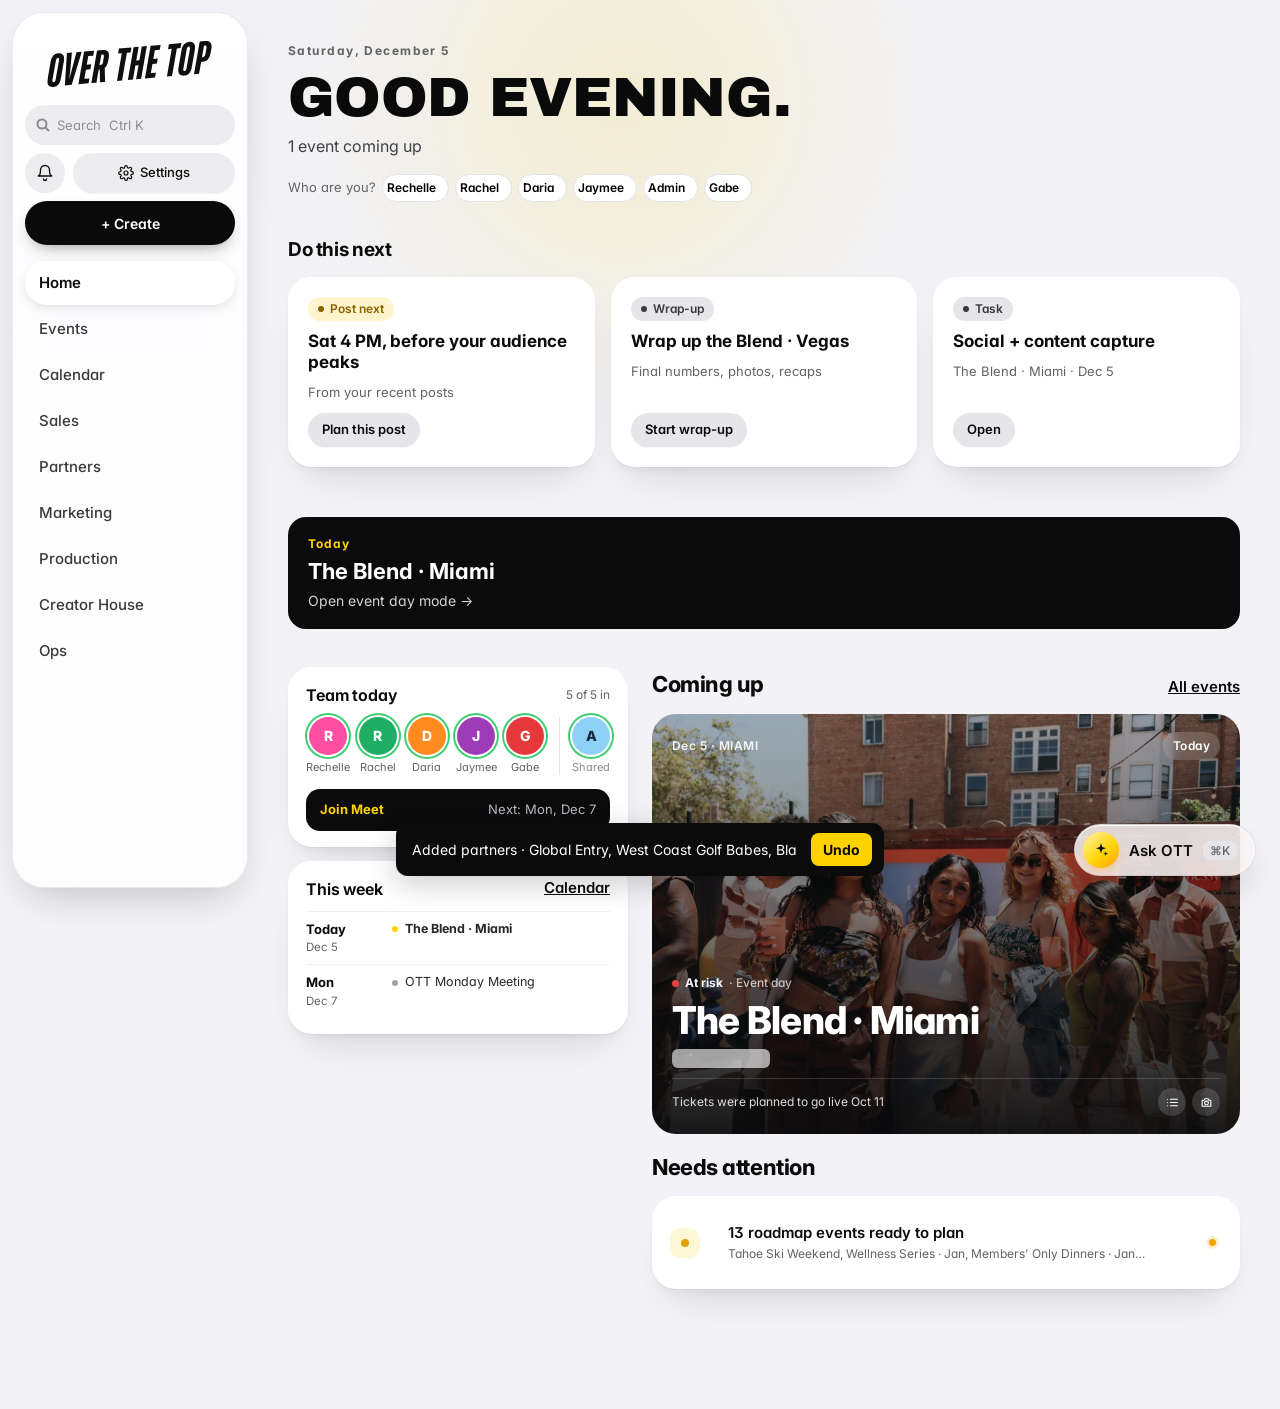
==== index.html @ d6ba15c1 "Studio 2.0: simpler sidebar (sections only), pages inside a section become tabs at the top, Audio + " ====
<!doctype html><html lang="en"><head><meta charset="utf-8"><meta name="viewport" content="width=device-width,initial-scale=1"><title>OTT / Studio</title><link rel="icon" href="media/favicon.svg?v=2" type="image/svg+xml"><link rel="icon" href="media/favicon-32.png?v=2" sizes="32x32"><link rel="apple-touch-icon" href="media/apple-touch-icon.png?v=2"><style>:root{--bg:#f3f1e9;--ink:#141411;--yellow:#ffd200;--muted:#77756f;--line:#dedbd0;--paper:#fff;--radius:20px}*{box-sizing:border-box}body{margin:0;background:var(--bg);font:14px/1.45 Inter,ui-sans-serif,-apple-system,BlinkMacSystemFont,Helvetica Neue,Arial;color:var(--ink)}button,input,select,textarea{font:inherit}button{cursor:pointer}button:disabled{opacity:.45;cursor:not-allowed}.top{height:74px;border-bottom:1px solid var(--line);display:flex;align-items:center;gap:26px;padding:0 4%;position:sticky;top:0;background:#f3f1e9ed;-webkit-backdrop-filter:blur(16px);backdrop-filter:blur(16px);z-index:5}.brand{font-size:27px;font-weight:1000;letter-spacing:-2px;background:var(--yellow);padding:4px 9px;transform:skew(-5deg)}.nav{display:flex;gap:4px;overflow:auto;flex:1}.nav button{border:0;background:none;padding:10px 14px;border-radius:100px;white-space:nowrap;font-weight:750;font-size:12px}.right{display:flex;gap:8px;align-items:center}.btn{border:1px solid var(--line);border-radius:100px;background:var(--paper);padding:10px 15px;font-size:12px;font-weight:750}.btn.primary{background:var(--yellow);border-color:var(--yellow)}.btn.black{background:#171715;color:#fff;border-color:#171715}.wrap{max-width:1530px;margin:auto;padding:30px 4% 100px}.eyebrow{font-size:11px;text-transform:uppercase;letter-spacing:1.7px;font-weight:850;color:var(--muted)}h1{font-size:clamp(42px,5vw,76px);line-height:.95;letter-spacing:-4px;margin:9px 0 14px}h2{font-size:27px;letter-spacing:-1.3px;margin:0}h3{margin:0;font-size:17px;letter-spacing:-.5px}.sub{color:var(--muted);font-size:13px}.row{display:flex;justify-content:space-between;align-items:center;gap:14px;flex-wrap:wrap}.section{margin-top:34px}.section>.row{margin-bottom:14px}.grid{display:grid;gap:12px}.g3{grid-template-columns:repeat(3,minmax(0,1fr))}.g2{grid-template-columns:repeat(2,minmax(0,1fr))}.panel{background:#fff;border:1px solid #e9e7df;border-radius:var(--radius);padding:20px;min-width:0}.hero{display:grid;grid-template-columns:1.5fr 1fr 1fr;gap:12px}.event{min-height:350px;position:relative;background:#1d1c17;border-radius:var(--radius);color:#fff;overflow:hidden;display:flex;flex-direction:column;justify-content:space-between;padding:24px;cursor:pointer}.event.big{min-height:440px}.event:before{content:"";position:absolute;inset:0;background:linear-gradient(180deg,#0002,#000b),var(--photo,linear-gradient(130deg,#333128,#151514));background-position:center;background-size:cover;z-index:0}.event>*{position:relative}.event h2{font-size:clamp(30px,3.7vw,62px);letter-spacing:-3px;line-height:.95;max-width:470px;margin:12px 0}.event:not(.big) h2{font-size:37px;letter-spacing:-2px}.event .small{font-size:11px;font-weight:750;letter-spacing:1px;text-transform:uppercase}.badge{display:inline-flex;align-items:center;border-radius:100px;padding:6px 10px;font-size:10px;font-weight:850;background:var(--yellow);color:#151515}.chip{display:inline-flex;align-items:center;gap:5px;background:#f3f1e9;border-radius:100px;padding:6px 10px;font-size:11px;font-weight:750}.chips{display:flex;gap:6px;flex-wrap:wrap}.activity{display:flex;align-items:center;gap:14px;padding:14px 0;border-bottom:1px solid #eee}.activity:last-child{border:0}.dot{width:8px;height:8px;border-radius:50%;background:var(--yellow);flex:none}.activity .desc{flex:1}.activity small{color:var(--muted)}.visual{aspect-ratio:1.25;background:#dedbd0 center/cover;border-radius:13px;position:relative;overflow:hidden}.visual.tall{aspect-ratio:4/4.4}.visual .initial{position:absolute;inset:0;display:grid;place-items:center;font-size:72px;font-weight:950;color:#fff;background:linear-gradient(135deg,#292824,#777469)}.person{cursor:pointer}.person h3{margin:13px 0 2px;font-size:20px}.person .sub{margin-bottom:11px}.mini{font-size:11px;font-weight:750}.tabs{display:flex;gap:5px;overflow:auto;padding:6px 0 16px}.tabs button{border:1px solid var(--line);background:transparent;border-radius:100px;padding:8px 13px;white-space:nowrap;font-size:12px;font-weight:750}.tabs button.on{background:#171715;color:#fff;border-color:#171715}.listrow{display:grid;grid-template-columns:75px minmax(0,1fr) auto;align-items:center;gap:13px;padding:13px 0;border-bottom:1px solid #eee;cursor:pointer}.listrow:last-child{border:0}.thumb{width:75px;height:70px;background:#e9e6dd center/cover;border-radius:11px}.muted{color:var(--muted)}.empty{padding:32px 14px;text-align:center;color:var(--muted);border:1px dashed var(--line);border-radius:14px;font-size:13px}.filters{display:flex;gap:8px;flex-wrap:wrap}.field{width:100%;border:1px solid #ddd9cf;border-radius:12px;background:#fff;padding:11px 13px;min-width:0}.field:focus{outline:2px solid #ffd200}.form{display:grid;gap:14px}.form label{font-size:11px;font-weight:800;display:grid;gap:6px}.modalbg{position:fixed;inset:0;background:#10100e8f;z-index:20;display:grid;place-items:center;padding:16px}.modal{width:min(640px,100%);max-height:92vh;overflow:auto;background:var(--bg);padding:26px;border-radius:22px;box-shadow:0 30px 90px #0004}.modal header{display:flex;justify-content:space-between;align-items:center;margin-bottom:20px}.modal header h2{font-size:28px}.close{border:0;background:transparent;font-size:26px}.split{display:grid;grid-template-columns:1fr 1fr;gap:12px}.calendar{display:grid;grid-template-columns:repeat(7,minmax(0,1fr));gap:5px}.day{min-height:120px;background:#fff;border:1px solid #e6e3da;border-radius:13px;padding:9px;cursor:pointer}.day .num{font-size:12px;font-weight:850}.day .post{display:block;background:#f1d80a;border-radius:7px;padding:5px;margin-top:5px;font-size:10px;font-weight:750;overflow:hidden;text-overflow:ellipsis;white-space:nowrap}.day .post[data-status=Published]{background:#d9e6d7}.day .post[data-status="Needs approval"]{background:#f5d8b2}.stage{display:flex;gap:6px;overflow:auto}.stage span{padding:7px 12px;background:#ece9e0;border-radius:100px;font-size:11px;font-weight:800;white-space:nowrap}.stage span.active{background:#171715;color:#fff}.photo-note{font-size:11px;color:#999}.login{max-width:430px;margin:9vh auto}.integration{display:flex;justify-content:space-between;align-items:center;padding:15px 0;border-bottom:1px solid #eee}.integration:last-child{border:0}a{color:inherit}textarea{resize:vertical;min-height:100px}.toast{position:fixed;bottom:20px;right:20px;padding:13px 18px;background:#111;color:#fff;border-radius:12px;z-index:40;font-size:12px}.asset-card{cursor:pointer}.asset-card .visual{aspect-ratio:1.5}.asset-card h3{margin-top:10px}.hero-stat{font-size:12px;color:#d8d5ca}.light{background:#fff;padding:3px 8px;border-radius:100px;color:#111;font-size:10px;font-weight:800}@media(max-width:1100px){.hero{grid-template-columns:1fr 1fr}.event.big{grid-column:span 2}.g3{grid-template-columns:repeat(2,minmax(0,1fr))}.top{gap:10px;padding:0 2%}}@media(max-width:650px){.top{height:auto;flex-wrap:wrap;padding:12px}.nav{order:3;width:100%}.wrap{padding:20px 4%}.hero,.g2,.g3,.split{grid-template-columns:1fr}.event.big{grid-column:auto}.event{min-height:300px}.calendar{gap:2px}.day{min-height:80px;padding:4px;border-radius:6px}.day .post{font-size:8px}.modal{padding:18px}h1{letter-spacing:-2px}}.statusrail{display:grid;grid-template-columns:repeat(6,minmax(0,1fr));gap:7px;margin:0 0 18px}.statusitem{border:1px solid var(--line);background:#fff;border-radius:14px;padding:12px;cursor:pointer;min-width:0}.statusitem:hover{transform:translateY(-1px)}.statusitem b{display:block;font-size:18px;letter-spacing:-.7px;margin-top:4px}.statusitem .eyebrow{font-size:9px}.todaybar{display:flex;gap:8px;overflow:auto;margin:16px 0 2px}.todaycard{min-width:210px;background:#fff;border:1px solid #e9e7df;border-radius:14px;padding:14px}.todaycard b{display:block;margin:4px 0}.platform{display:inline-flex;align-items:center;border-radius:7px;padding:3px 6px;background:#191917;color:#fff;font-size:8px;font-weight:900;letter-spacing:.5px;text-transform:uppercase}.postwrap{margin-top:5px}.postwrap .post{margin-top:2px}.postwrap small{font-size:8px;color:#777}.lifecycle{display:flex;gap:5px;overflow:auto;margin:13px 0 18px}.lifecycle span{white-space:nowrap;border:1px solid var(--line);border-radius:100px;padding:7px 10px;font-size:10px;font-weight:800}.lifecycle span.on{background:var(--yellow);border-color:var(--yellow)}.profilefacts{display:grid;grid-template-columns:repeat(2,minmax(0,1fr));gap:8px;margin-top:14px}.fact{background:#f6f4ed;border-radius:12px;padding:11px}.fact .eyebrow{font-size:9px}.fact b{display:block;margin-top:3px}.talentstrip{display:flex;gap:7px;flex-wrap:wrap;margin:12px 0}.sourcegood{background:#e4efdf!important}.queuepreview{display:grid;grid-template-columns:70px 1fr auto;gap:12px;align-items:center}.queuepreview .thumb{height:82px}.smallstat{font-size:10px;font-weight:800}.campaignbrief{display:grid;grid-template-columns:1.3fr 1fr;gap:12px}.approval{background:#fff4c7}.weeklabel{margin:22px 0 8px}.homehero{margin-top:18px}@media(max-width:900px){.statusrail{grid-template-columns:repeat(3,1fr)}.campaignbrief{grid-template-columns:1fr}}@media(max-width:650px){.statusrail{grid-template-columns:repeat(2,1fr)}.profilefacts{grid-template-columns:1fr}}.chip.warn{background:#f5d8b2}.tiny{font-size:11px}.urlrow{display:flex;gap:6px;align-items:center}.urlrow .field{flex:1}.urlrow .btn{flex:none}.lifecycle button{white-space:nowrap;border:1px solid var(--line);border-radius:100px;padding:7px 10px;font-size:10px;font-weight:800;background:transparent;color:inherit}.lifecycle button.on{background:var(--yellow);border-color:var(--yellow)}.lifecycle button:hover:not(.on){background:#ece9e0}.postwrap small:before,.legend small:before{content:"";display:inline-block;width:6px;height:6px;border-radius:50%;margin-right:4px;background:#b9b6ab;vertical-align:1px}.pf-reel small:before{background:#141411}.pf-feed small:before{background:#a07a4a}.pf-story small:before{background:var(--yellow);box-shadow:0 0 0 1px #141411}.pf-tiktok small:before{background:#e8456b}.pf-yt small:before{background:#d6302a}.pf-email small:before{background:#77756f}.pf-sms small:before{background:#3f8f5a}.platform.pfb-reel{background:#141411}.platform.pfb-feed{background:#a07a4a}.platform.pfb-story{background:var(--yellow);color:#141411}.platform.pfb-tiktok{background:#e8456b}.platform.pfb-yt{background:#d6302a}.platform.pfb-email{background:#77756f}.platform.pfb-sms{background:#3f8f5a}.legend{display:flex;gap:12px;flex-wrap:wrap;margin:14px 0 0;color:var(--muted)}.legend small{font-size:10px;font-weight:750}.legendstatus{font-size:10px;font-weight:750;display:inline-flex;align-items:center;gap:4px}.legendstatus i{width:12px;height:8px;border-radius:3px;display:inline-block}.st-approval{background:#f5d8b2}.st-published{background:#d9e6d7}.pthumb{display:inline-block;width:14px;height:14px;border-radius:4px;background:#ccc center/cover;vertical-align:-3px;margin-right:5px}.day.today{border-color:#141411;box-shadow:inset 0 0 0 1px #141411}.day.today .num{background:var(--yellow);border-radius:100px;padding:1px 6px}.day .post[data-status=Approved],.day .post[data-status=Scheduled]{background:#f6eb8c}.day .post[data-status=Idea],.day .post[data-status=Draft]{background:#eeebe2}.perfbox{background:#fff;border:1px solid #e9e7df;border-radius:14px;padding:14px;margin-bottom:16px}.perfbox b{display:block;margin-top:4px}.profilefacts.four{grid-template-columns:repeat(4,minmax(0,1fr))}.velocity{display:flex;align-items:flex-end;gap:2px;height:50px;margin-top:14px}.velocity i{flex:1;background:#141411;border-radius:2px 2px 0 0;min-width:2px}.velocity i:hover{background:var(--yellow)}.modal label select,.modal label input{margin-top:0}@media(max-width:900px){.profilefacts.four{grid-template-columns:repeat(2,minmax(0,1fr))}}@media(max-width:650px){.nav{flex:1 1 100%}.right{margin-left:auto}.right .chip{display:none}.urlrow{flex-wrap:wrap}.urlrow .btn{width:100%}.day .postwrap small,.pthumb{display:none}}:root{--bg:#f5f5f6;--ink:#0f0f10;--muted:#6b6b70;--line:#e6e6e9;--paper:#fff;--radius:18px;--soft:#f0f0f2}body{font-family:Inter,ui-sans-serif,-apple-system,BlinkMacSystemFont,Helvetica Neue,Arial;-webkit-font-smoothing:antialiased;font-feature-settings:"ss01","cv11"}.top{background:#ffffffd1;border-bottom:1px solid var(--line);-webkit-backdrop-filter:saturate(180%) blur(20px);backdrop-filter:saturate(180%) blur(20px)}.nav button{font-weight:600;color:#3a3a3d}.nav button:hover:not(.on){background:var(--soft)}.nav button.on{background:var(--ink);color:#fff}.btn{font-weight:600;border-color:var(--line);transition:background .15s,border-color .15s,transform .15s}.btn:hover{border-color:#cfcfd4}.btn.primary:hover{filter:brightness(.97)}.panel{border-color:var(--line);box-shadow:0 1px 2px #1010140a}.eyebrow{font-weight:700;letter-spacing:1.4px;color:var(--muted)}h1{font-weight:800;letter-spacing:-.045em}h2,h3{font-weight:700}.chip{background:var(--soft);font-weight:600;color:#2c2c30}.chip.sourcegood,.sourcegood{background:#e6f4ea!important;color:#1d6b35}.chip.warn{background:#fdecd2;color:#8a4b00}.badge,.light{font-weight:700}.event:before{background:linear-gradient(180deg,#00000014,#000000b8),var(--photo,linear-gradient(140deg,#2b2b2f,#0e0e10))}.visual{background-color:#ececef}.visual .initial{background:linear-gradient(140deg,#2b2b2f,#55555c);font-weight:800;letter-spacing:-2px}.thumb{background-color:var(--soft)}.field{border-color:var(--line);border-radius:12px}.field:focus{outline:none;border-color:#0f0f10;box-shadow:0 0 0 3px #ffd20073}.modal{background:#fff}.modalbg{background:#0a0a0c73;-webkit-backdrop-filter:blur(6px);backdrop-filter:blur(6px)}.form label{font-weight:600;color:#3a3a3d}.day{border-color:var(--line);border-radius:12px;background:#fff}.day:hover{border-color:#cfcfd4}.day .post{background:#fff5b8;font-weight:600}.day .post[data-status=Published]{background:#e6f4ea}.day .post[data-status="Needs approval"]{background:#fdecd2}.day .post[data-status=Idea],.day .post[data-status=Draft]{background:var(--soft)}.day .post[data-status=Approved],.day .post[data-status=Scheduled]{background:#fff5b8}.st-approval{background:#fdecd2}.st-published{background:#e6f4ea}.fact{background:var(--soft)}.stage span,.lifecycle button{border-color:var(--line)}.lifecycle button:hover:not(.on){background:var(--soft)}.statusitem{border-color:var(--line);box-shadow:0 1px 2px #1010140a;transition:transform .15s,border-color .15s}.statusitem:hover{border-color:#cfcfd4}.todaycard{border-color:var(--line)}.tabs button{border-color:var(--line);font-weight:600}.tabs button:hover:not(.on){background:#fff}.activity,.listrow,.integration{border-color:#efeff1}.empty{border-color:#dcdce0;background:#fafafa}.toast{background:#0f0f10;border-radius:14px;box-shadow:0 10px 30px #0000002e}.perfbox{border-color:var(--line)}.velocity i{background:#0f0f10}:root{--radius:16px}body{font-size:14px;line-height:1.5;color:var(--ink)}.top{height:64px;gap:20px;padding:0 max(4%,20px)}.brand{font-size:20px;letter-spacing:-1px;padding:3px 8px;border-radius:4px}.nav{gap:2px}.nav button{padding:8px 12px;font-size:13px;font-weight:500;color:#6b6b70;border-radius:10px}.nav button:hover:not(.on){color:var(--ink);background:transparent}.nav button.on{background:transparent;color:var(--ink);font-weight:600;box-shadow:inset 0 -2px 0 var(--ink);border-radius:0}.btn{border-radius:10px;padding:9px 14px;font-size:13px;font-weight:500;background:#fff;box-shadow:0 1px 1px #1010140a}.btn.primary{background:var(--ink);border-color:var(--ink);color:#fff}.btn.primary:hover{background:#2a2a2e;filter:none}.btn.black{background:var(--ink);border-color:var(--ink)}.iconbtn{width:36px;height:36px;padding:0;display:inline-grid;place-items:center}.iconbtn svg{width:16px;height:16px}.right .chip{background:transparent;color:#6b6b70;font-weight:500;padding:6px 4px}.wrap{padding-top:36px}.eyebrow{font-size:11px;font-weight:600;letter-spacing:.08em;color:#8a8a90}h1{font-size:clamp(34px,3.6vw,52px);line-height:1.02;letter-spacing:-.035em;font-weight:700;margin:6px 0 8px}h2{font-size:22px;letter-spacing:-.02em;font-weight:650}h3{font-size:15px;letter-spacing:-.01em;font-weight:600}.sub{color:#6b6b70}.panel{border:1px solid #ececef;border-radius:var(--radius);box-shadow:none;padding:22px}.section{margin-top:28px}.hero{gap:14px}.event{min-height:300px;padding:22px;border-radius:var(--radius)}.event.big{min-height:380px}.event h2{font-size:clamp(26px,2.6vw,40px);letter-spacing:-.03em;font-weight:700;line-height:1.02;margin:8px 0 12px}.event:not(.big) h2{font-size:26px;letter-spacing:-.025em}.event .small{font-size:10.5px;font-weight:600;letter-spacing:.08em;opacity:.85}.event:before{background:linear-gradient(180deg,#0000 30%,#000000a6),var(--photo,radial-gradient(120% 90% at 85% 0%,#3a3a40 0%,#18181b 55%,#0e0e10 100%))}.light{background:#ffffff24;color:#fff;font-weight:500;-webkit-backdrop-filter:blur(8px);backdrop-filter:blur(8px);padding:4px 9px}.badge{background:#ffffffeb;color:#111;font-weight:600;font-size:10.5px}.chip{font-weight:500;font-size:11.5px;padding:5px 10px}.tabs{gap:2px;border-bottom:1px solid var(--line);padding:0;margin-bottom:18px}.tabs button{border:0;border-radius:0;background:transparent;color:#6b6b70;font-weight:500;padding:12px}.tabs button:hover:not(.on){background:transparent;color:var(--ink)}.tabs button.on{background:transparent;color:var(--ink);font-weight:600;box-shadow:inset 0 -2px 0 var(--ink)}.statusrail{gap:10px}.statusitem{border:1px solid #ececef;box-shadow:none;border-radius:14px;padding:14px}.statusitem b{font-size:17px;font-weight:600;letter-spacing:-.02em}.statusitem:hover{transform:none;border-color:#c9c9ce}.todaycard{border:1px solid #ececef;border-radius:14px}.todaycard b{font-weight:600}.listrow{grid-template-columns:52px minmax(0,1fr) auto;padding:12px 0}.thumb{width:52px;height:52px;border-radius:10px}.listrow b,.activity b{font-weight:600}.activity{padding:12px 0}.dot{width:6px;height:6px;background:var(--ink)}.empty{background:#fafafb;border:1px dashed #dcdce0;border-radius:12px}.calendar{gap:6px}.day{border-radius:10px;min-height:112px;padding:8px}.day .num{font-weight:600;color:#6b6b70;font-size:11.5px}.day.today{box-shadow:none;border-color:var(--ink)}.day.today .num{color:#111}.day .post{border-radius:6px;font-weight:500;padding:4px 6px}.platform{border-radius:5px;font-weight:700}.modal{border-radius:18px;padding:28px}.modal header h2{font-size:22px}.field{border-radius:10px;padding:10px 12px}.integration{padding:13px 0}.person h3{font-size:17px;font-weight:600}.visual{border-radius:12px}.statusitem .eyebrow,.fact .eyebrow{font-size:10px}.fact{border-radius:10px}.fact b{font-weight:600}@media(max-width:650px){.top{height:auto;padding:10px 16px}.nav button.on{box-shadow:none;background:var(--soft);border-radius:8px}}.event{background:#111113}.velocity{height:44px;gap:3px}.velocity i{background:#d6d6db;border-radius:3px 3px 0 0}.velocity i:hover{background:var(--ink)}.panel>.row:first-child{row-gap:10px}.countdown{display:flex;width:fit-content;align-items:baseline;gap:10px;margin-bottom:14px;padding:8px 12px;border-radius:12px;background:#ffffff1a;backdrop-filter:blur(10px);-webkit-backdrop-filter:blur(10px);border:1px solid rgba(255,255,255,.14)}.countdown .cdlabel{font-size:10px;font-weight:600;letter-spacing:.08em;text-transform:uppercase;opacity:.75}.countdown b{font-size:22px;font-weight:650;letter-spacing:-.02em;font-variant-numeric:tabular-nums}.countdown b i{font-style:normal;font-size:12px;font-weight:500;opacity:.6;margin-left:1px}.event:not(.big) .countdown b{font-size:18px}.event{justify-content:space-between}.event:before{background-size:cover!important;background-position:center 45%!important}.event:before{background-image:linear-gradient(180deg,#0000008c,#0000 28% 40%,#000000b8),var(--photo,radial-gradient(120% 90% at 85% 0%,#3a3a40 0%,#18181b 55%,#0e0e10 100%))!important}.light.type{background:#ffd200eb;color:#111;font-weight:600}.iconbtn{width:auto;padding:0 12px;gap:6px;display:inline-flex;align-items:center}.iconbtn:after{content:"Settings";font-size:13px;font-weight:500}@media(max-width:900px){.iconbtn:after{content:""}.iconbtn{width:36px;padding:0;justify-content:center}}.weekgrid{display:grid;grid-template-columns:repeat(7,minmax(0,1fr));gap:8px}.weekday{background:#fff;border:1px solid var(--line);border-radius:12px;padding:10px;min-height:320px;cursor:pointer;display:flex;flex-direction:column;gap:8px}.weekday.today{border-color:var(--ink)}.weekpost{border:1px solid #ececef;border-radius:10px;padding:8px;background:#fafafb;cursor:pointer}.weekpost:hover{border-color:#c9c9ce}.weekpost b{display:block;font-size:12.5px;font-weight:600;margin:2px 0}.weekpost small{font-size:10px;color:#6b6b70}.weekpost small:before{content:"";display:inline-block;width:6px;height:6px;border-radius:50%;margin-right:4px;background:#b9b6ab;vertical-align:1px}.wthumb{aspect-ratio:4/3;border-radius:7px;background:#eee center/cover;margin-bottom:6px}.wstatus{display:inline-block;font-size:10px;font-weight:600;padding:2px 7px;border-radius:100px;background:var(--soft)}.wstatus[data-status="Needs approval"]{background:#fdecd2}.wstatus[data-status=Published]{background:#e6f4ea}.wstatus[data-status=Approved],.wstatus[data-status=Scheduled]{background:#fff5b8}.weekempty{color:#b0b0b5;margin-top:auto}.board{display:grid;grid-template-columns:repeat(8,minmax(150px,1fr));gap:8px;overflow-x:auto;margin-top:20px;padding-bottom:6px}.boardcol{background:#ececef66;border:1px solid var(--line);border-radius:12px;padding:10px;min-height:260px;display:flex;flex-direction:column;gap:8px}.boardcard{background:#fff;border:1px solid #e6e6e9;border-radius:10px;padding:10px;cursor:grab}.boardcard b{font-size:13px;font-weight:600}.person .visual.tall{aspect-ratio:4/3}.person .visual .initial{font-size:44px;letter-spacing:-1px}a.dlink{text-decoration:none}a.dlink:hover b{text-decoration:underline}.quickacts .btn{padding:8px 12px}@media(max-width:900px){.weekgrid{grid-template-columns:1fr}.weekday{min-height:auto}}.socialrow{display:grid;grid-template-columns:auto 1fr auto;gap:12px;align-items:center;padding:12px 0;border-bottom:1px solid #efeff1;text-decoration:none;color:inherit}.socialrow:last-of-type{border-bottom:0}.socialrow:hover b{text-decoration:underline}.sfollow{text-align:right}.sfollow b{font-size:18px;font-weight:650;letter-spacing:-.02em}.verified{display:inline-grid;place-items:center;width:15px;height:15px;border-radius:50%;background:#1d9bf0;color:#fff;font-size:9px;vertical-align:1px}.biotext{white-space:pre-line;margin:10px 0 0;font-size:12.5px}.fchip{background:#111!important;color:#fff!important}.perfbox .row .eyebrow{margin:0}.avatar{border-radius:50%;background:#2b2b2f center/cover;color:#fff;display:grid;place-items:center;font-weight:700;font-size:28px;flex:none;letter-spacing:-.5px}.profilehead{display:grid;grid-template-columns:auto 1fr auto;gap:24px;align-items:center}.profilehead h1{font-size:clamp(28px,3vw,40px);margin:4px 0 10px}.phstats{display:flex;gap:10px;flex-wrap:wrap;justify-content:flex-end}.stat{display:flex;flex-direction:column;gap:2px;min-width:130px;background:var(--soft);border-radius:12px;padding:12px 14px;text-decoration:none;color:inherit}.stat b{font-size:24px;font-weight:650;letter-spacing:-.03em}.stat:hover{background:#e8e8eb}.stat.total{background:#111;color:#fff}.stat.total .sub,.stat.total .eyebrow{color:#bbb}.cardtop{aspect-ratio:4/3;border-radius:12px;background:linear-gradient(140deg,#f0f0f2,#e4e4e8);display:grid;place-items:center}.cardtop .avatar{font-size:22px}@media(max-width:900px){.profilehead{grid-template-columns:1fr;text-align:left}.phstats{justify-content:flex-start}}.pulse{display:grid;grid-template-columns:repeat(4,minmax(0,1fr));gap:10px}.ptile{position:relative;background:#fff;border:1px solid #ececef;border-radius:16px;padding:16px;display:flex;flex-direction:column;gap:2px;min-height:132px;overflow:hidden}.ptile b{font-size:30px;font-weight:700;letter-spacing:-.035em;line-height:1.1;margin-top:4px}.ptile .sub b{font-size:inherit;letter-spacing:0}.ptile .up{color:#1d6b35}.pimg{position:absolute;top:14px;right:14px;width:34px;height:34px;border-radius:50%;background-size:cover;background-position:center;box-shadow:0 0 0 2px #fff,0 0 0 3px #ececef}.spark{display:flex;align-items:flex-end;gap:3px;height:34px;margin-top:auto;padding-top:10px}.spark i{flex:1;background:#ffd200;border-radius:3px 3px 1px 1px;min-height:3px}.spark.dark i{background:#0f0f10}.g2v{display:grid;grid-template-columns:1.6fr 1fr;gap:12px;align-items:stretch}.pchart{display:grid;grid-template-columns:repeat(12,minmax(0,1fr));gap:6px;height:250px;align-items:end;margin-top:14px}.pcol{display:flex;flex-direction:column;align-items:center;justify-content:flex-end;height:100%;gap:5px;text-decoration:none;color:inherit;min-width:0}.pval{font-size:10.5px;font-weight:600;color:#6b6b70;font-variant-numeric:tabular-nums}.pbar{width:100%;max-width:34px;background:#e3e3e7;border-radius:6px 6px 2px 2px;transition:background .15s}.pcol:hover .pbar{background:#0f0f10}.pcol.peak .pbar{background:#ffd200}.pcol.peak .pval{color:#0f0f10}.pthumbsq{position:relative;width:100%;aspect-ratio:1;border-radius:8px;background:#ececef center/cover;flex:none}.pthumbsq em,.tpimg em{position:absolute;right:4px;bottom:3px;font-style:normal;font-size:9px;color:#fff;text-shadow:0 1px 3px rgba(0,0,0,.6)}.pdate{font-size:9.5px;color:#8a8a90;white-space:nowrap}.tpstack{display:grid;gap:12px}.toppost{display:grid;grid-template-columns:116px 1fr;gap:14px;background:#fff;border:1px solid #ececef;border-radius:16px;padding:12px;text-decoration:none;color:inherit;align-items:center}.toppost:hover{border-color:#c9c9ce}.tpimg{position:relative;width:116px;aspect-ratio:4/5;border-radius:10px;background:#ececef center/cover}.tpimg em{font-size:13px;right:8px;bottom:6px}.tpbig{display:block;font-size:24px;font-weight:700;letter-spacing:-.03em;margin:2px 0 6px}.tpstats{display:flex;gap:10px;font-size:12px;font-weight:600;color:#3a3a3d;flex-wrap:wrap}.toppost p{margin:8px 0 0;display:-webkit-box;-webkit-line-clamp:2;-webkit-box-orient:vertical;overflow:hidden}.hbar{display:grid;grid-template-columns:150px 1fr 56px;gap:12px;align-items:center;padding:9px 0}.hbar[data-open]{cursor:pointer}.hbar[data-open]:hover .hlabel{text-decoration:underline}.hlabel{display:flex;align-items:center;gap:8px;font-weight:600;font-size:13px;min-width:0;white-space:nowrap;overflow:hidden;text-overflow:ellipsis}.hlabel i{font-style:normal;font-weight:500;color:#8a8a90;font-size:11px}.htrack{height:12px;background:#f0f0f2;border-radius:99px;overflow:hidden}.hfill{display:block;height:100%;background:#0f0f10;border-radius:99px}.hfill.lead{background:#ffd200}.hbar.ott .hfill{background:#0f0f10}.hbar>b{text-align:right;font-variant-numeric:tabular-nums;font-weight:650}.mav{flex:none;width:26px;height:26px;border-radius:50%;background:#2b2b2f center/cover;color:#fff;font-size:10px;font-weight:700;display:inline-grid;place-items:center}@media(max-width:900px){.pulse{grid-template-columns:repeat(2,minmax(0,1fr))}.g2v{grid-template-columns:1fr}}@media(max-width:650px){.pchart{grid-template-columns:repeat(6,minmax(0,1fr));height:auto;row-gap:14px}.pcol{height:170px}.hbar{grid-template-columns:110px 1fr 48px}.toppost{grid-template-columns:88px 1fr}.tpimg{width:88px}}.tixcard{cursor:pointer}.tixcard:hover{border-color:#c9c9ce}.tixhead{display:flex;gap:14px;align-items:center}.tixhead h3{margin:2px 0 0;font-size:17px}.tixcover{width:56px;height:56px;border-radius:12px;background:#2b2b2f center/cover;flex:none}.tixstats{display:grid;grid-template-columns:repeat(4,minmax(0,1fr));gap:10px;margin-top:16px}.tixstats>div{background:#f6f6f7;border-radius:12px;padding:12px 14px;display:flex;flex-direction:column}.tixstats b{font-size:24px;font-weight:700;letter-spacing:-.03em}.spark.tall{height:120px;gap:1px;margin:8px 0 6px}.spark.tall i{border-radius:2px 2px 0 0}.hbar.sm{grid-template-columns:210px 1fr 44px;padding:6px 0}.hbar.sm .hlabel{font-size:12px;font-weight:500}.hbar.sm .htrack{height:8px}@media(max-width:650px){.tixstats{grid-template-columns:repeat(2,1fr)}}.linkbtn{background:none;border:0;padding:0;font:inherit;font-weight:600;color:var(--ink);text-decoration:underline;cursor:pointer}.quiet{color:#8a8a90;font-size:13px;padding:14px 0}.countdown b i{margin:0 4px 0 2px}.evtix{display:flex;align-items:center;flex-wrap:wrap;gap:6px 10px;color:#fff;font-size:13px;margin:-4px 0 10px}.evtix b{font-size:18px}.evbar{flex:1;min-width:80px;height:6px;border-radius:9px;background:#ffffff40;overflow:hidden}.evbar i{display:block;height:100%;background:#ffd200}.evgoal{font-size:11px;opacity:.8}.evnext{display:inline-block;font-size:12px;font-weight:600;color:#111;background:#ffffffeb;border-radius:8px;padding:5px 9px;margin:-4px 0 10px}.panel .evtix{color:var(--ink)}.panel .evbar{background:#ececef}.tlwrap{margin-top:6px}.tlsum{margin-bottom:4px}.mspill{display:inline-flex;align-items:center;border-radius:99px;padding:4px 10px;font-size:11.5px;font-weight:600;background:#f0f0f2;color:#3a3a3d;white-space:nowrap}.mspill.done{background:#f0f0f2;color:#8a8a90}.mspill.now{background:#0f0f10;color:#fff}.mspill.ok{background:#e6f4ea;color:#1d6b35}.mspill.warn{background:#fff5b8;color:#5c4a00}.tl{position:relative;height:150px;margin:8px 70px 4px}.tl-line,.tl-fill{position:absolute;left:0;top:73px;height:4px;border-radius:4px}.tl-line{right:0;background:#ececef}.tl-fill{background:#0f0f10}.tl-dot{position:absolute;top:75px;transform:translate(-50%,-50%);width:28px;height:28px;border-radius:50%;background:#fff;border:2px solid #0f0f10;font-size:11px;font-weight:700;display:grid;place-items:center;z-index:2}.tl-dot.done{background:#0f0f10;color:#fff}.tl-dot.next{background:#ffd200;border-color:#ffd200;box-shadow:0 0 0 5px #ffd20040}.tl-lab{position:absolute;transform:translate(-50%);width:130px;text-align:center;font-size:11.5px;line-height:1.3;display:flex;flex-direction:column}.tl-lab.t{top:4px}.tl-lab.b{top:100px}.tl-lab b{font-weight:600}.tl-lab span{color:#8a8a90}.tl-lab.l{transform:translate(-14px);text-align:left}.tl-lab.r{transform:translate(calc(-100% + 14px));text-align:right}.tl-today{position:absolute;top:52px;width:2px;height:46px;background:#e11d48;z-index:1}.tl-today span{position:absolute;top:-16px;left:50%;transform:translate(-50%);font-size:10px;font-weight:700;color:#e11d48;white-space:nowrap}.mslist{margin-top:10px}.msrow{display:grid;grid-template-columns:30px 1fr auto auto;gap:12px;align-items:center;padding:10px 0;border-top:1px solid #f0f0f2}.msrow.past{opacity:.5}.msrow em{font-style:normal;color:#8a5a00;font-weight:600}.msnum{width:26px;height:26px;border-radius:50%;border:1.5px solid #0f0f10;display:grid;place-items:center;font-size:11px;font-weight:700}.msnum.next{background:#ffd200;border-color:#ffd200}.msdate{font-weight:600;font-variant-numeric:tabular-nums;text-align:right}.msdate i{display:block;font-style:normal;font-weight:500;font-size:11px;color:#8a8a90}.sizechips{display:inline-flex;gap:4px;background:#f0f0f2;border-radius:10px;padding:3px}.sizechips button{border:0;background:transparent;border-radius:8px;padding:6px 10px;font:inherit;font-size:12px;font-weight:600;color:#6b6b70;cursor:pointer}.sizechips button.on{background:#fff;color:var(--ink);box-shadow:0 1px 2px #00000014}.calcform{display:grid;grid-template-columns:1.3fr 1fr auto;gap:14px;align-items:end;margin-bottom:10px}.calcform label{display:flex;flex-direction:column;gap:6px;font-size:12px;font-weight:600;color:#3a3a3d}.calclabel{display:block;font-size:12px;font-weight:600;color:#3a3a3d;margin-bottom:6px}.gantt{margin-top:10px}.gaxis,.grow{display:grid;grid-template-columns:220px 1fr;gap:14px;align-items:center}.gaxis .gtrack{height:20px}.gaxis i{position:absolute;font-style:normal;font-size:11px;color:#8a8a90;transform:translate(-50%);border-left:1px solid #e6e6e9;padding-left:4px}.grow{padding:10px 0;border-top:1px solid #f0f0f2;cursor:pointer}.grow:hover .gname{text-decoration:underline}.gname{display:flex;align-items:center;gap:10px;font-weight:600;font-size:13px;min-width:0;white-space:nowrap;overflow:hidden;text-overflow:ellipsis}.gimg{flex:none;width:34px;height:34px;border-radius:8px;background:#2b2b2f center/cover}.gtrack{position:relative;height:30px}.gbar{position:absolute;top:13px;height:4px;background:#e3e3e7;border-radius:4px}.gdot{position:absolute;top:15px;width:12px;height:12px;border-radius:50%;background:#ffd200;border:2px solid #fff;box-shadow:0 0 0 1px #d8c000;transform:translate(-50%,-50%)}.gdot.done{background:#0f0f10;box-shadow:none}.gdot.ev{width:22px;height:22px;background:#0f0f10;color:#ffd200;font-size:11px;display:grid;place-items:center;box-shadow:none}.gtoday{position:absolute;top:0;bottom:0;width:2px;background:#e11d48}.calev{display:flex;align-items:center;gap:6px;background:#0f0f10;color:#fff;border-radius:7px;padding:4px 6px;font-size:11px;font-weight:600;margin-top:5px;cursor:pointer;white-space:nowrap;overflow:hidden;text-overflow:ellipsis}.calev i{flex:none;width:18px;height:18px;border-radius:4px;background:#444 center/cover}.calms{display:block;font-size:10.5px;line-height:1.3;border-left:3px solid #ffd200;background:#fffbe0;border-radius:4px;padding:3px 6px;margin-top:4px;cursor:pointer;white-space:nowrap;overflow:hidden;text-overflow:ellipsis;color:#3a3a3d}.calms b{font-weight:700}.caligs{display:flex;gap:3px;flex-wrap:wrap;margin-top:5px}.calig{position:relative;width:28px;height:28px;border-radius:6px;background:#ececef center/cover;box-shadow:0 0 0 1px #0000000f}.calig em{position:absolute;right:2px;bottom:0;font-style:normal;font-size:8px;color:#fff;text-shadow:0 1px 2px #000}.legend{gap:14px!important;font-size:12px}.legend small{font-size:12px!important}.lg-ev,.lg-ms,.lg-ig{display:inline-flex;align-items:center;gap:6px;font-size:12px;font-weight:600;color:#3a3a3d}.lg-ev:before{content:"";width:12px;height:12px;border-radius:3px;background:#0f0f10}.lg-ms:before{content:"";width:12px;height:12px;border-radius:3px;background:#fffbe0;border-left:3px solid #ffd200}.lg-ig:before{content:"";width:12px;height:12px;border-radius:3px;background:linear-gradient(135deg,#f58529,#dd2a7b,#8134af)}.nrow{display:grid;grid-template-columns:46px 1fr auto;gap:12px;align-items:center;padding:10px 0;border-top:1px solid #f0f0f2;cursor:pointer}.nrow:first-of-type{border-top:0}.nrow:hover b{text-decoration:underline}.nrow b{font-weight:600;display:block;white-space:nowrap;overflow:hidden;text-overflow:ellipsis}.dbadge{width:46px;height:46px;border-radius:12px;background:#f6f6f7;display:flex;flex-direction:column;align-items:center;justify-content:center;line-height:1}.dbadge b{font-size:17px;font-weight:700}.dbadge i{font-style:normal;font-size:10px;font-weight:600;color:#8a8a90;margin-top:2px;text-transform:uppercase}.dbadge.now{background:#0f0f10;color:#fff}.dbadge.now i{color:#ffd200}.thumb.sm{width:46px;height:46px;border-radius:10px;background:#f0f0f2 center/cover}.nkind{font-size:10.5px;font-weight:700;letter-spacing:.04em;text-transform:uppercase;border-radius:6px;padding:3px 7px;background:#f0f0f2;color:#6b6b70}.nkind.k-ms{background:#fff5b8;color:#5c4a00}.nkind.k-ev{background:#0f0f10;color:#fff}.chero{margin:16px 0 12px}.chero .event.big{min-height:240px}.crail{display:flex;flex-wrap:wrap;gap:8px;margin:0 0 6px}.crchip{display:inline-flex;align-items:baseline;gap:6px;border:1px solid #ececef;background:#fff;border-radius:12px;padding:9px 14px;font:inherit;font-size:12.5px;color:#6b6b70;cursor:pointer}.crchip b{font-size:16px;color:var(--ink)}.crchip:hover{border-color:#c9c9ce}.grid.cover .span2{grid-column:1/-1}.tixmini{cursor:pointer}.lineup{display:flex;flex-wrap:wrap;gap:16px;margin-top:10px}.lu{display:flex;flex-direction:column;align-items:center;gap:4px;width:92px;text-align:center;cursor:pointer}.lu b{font-size:12.5px}.lu .avatar{font-size:20px}.phgrid{display:grid;grid-template-columns:repeat(3,1fr);gap:6px;margin-top:10px}.phgrid span{aspect-ratio:1;border-radius:10px;background:#ececef center/cover;cursor:pointer}.addrow{display:flex;flex-wrap:wrap;gap:8px;margin-top:14px}.addrow .btn{border-style:dashed;background:transparent}.g4{grid-template-columns:repeat(4,minmax(0,1fr))}.pcard .visual.tall{height:auto;aspect-ratio:1}.pcard h3{margin:12px 0 2px}.pcard .chips{margin-top:10px}.gsearch{position:relative}.gsearch input{width:200px;height:36px;border:1px solid #ececef;border-radius:10px;padding:0 12px 0 32px;font:inherit;font-size:13px;background:#f6f6f7 url("data:image/svg+xml,%3Csvg xmlns='http://www.w3.org/2000/svg' width='14' height='14' fill='none' stroke='%238a8a90' stroke-width='2'%3E%3Ccircle cx='6' cy='6' r='4.5'/%3E%3Cpath d='M9.5 9.5 13 13'/%3E%3C/svg%3E") 11px center no-repeat;outline:none;transition:width .2s,background-color .2s}.gsearch input:focus{width:280px;background-color:#fff;border-color:#0f0f10}.gsres{display:none;position:absolute;right:0;top:44px;width:380px;max-height:70vh;overflow:auto;background:#fff;border:1px solid #ececef;border-radius:14px;box-shadow:0 16px 40px #00000024;padding:6px;z-index:50}.gsres.open{display:block}.gsitem{display:grid;grid-template-columns:36px 1fr auto;gap:10px;align-items:center;padding:8px;border-radius:10px;cursor:pointer;text-decoration:none;color:inherit}.gsitem:hover{background:#f6f6f7}.gsitem b{display:block;font-size:13px;white-space:nowrap;overflow:hidden;text-overflow:ellipsis}.gsimg{width:36px;height:36px;border-radius:8px;background:#ececef center/cover}.gskind{font-size:10px;font-weight:700;text-transform:uppercase;letter-spacing:.05em;color:#8a8a90}@media(max-width:1100px){.g4{grid-template-columns:repeat(3,minmax(0,1fr))}.gsearch input{width:150px}.gsearch input:focus{width:200px}}@media(max-width:900px){.calcform{grid-template-columns:1fr 1fr}.g4{grid-template-columns:repeat(2,minmax(0,1fr))}.tl{margin:8px 40px 4px}}@media(max-width:650px){.top{flex-wrap:wrap;row-gap:8px}.top .nav{order:3;width:100%;flex-wrap:wrap;overflow:visible;gap:4px}.top .nav button{padding:6px 10px;font-size:13px}.right .chip{display:none}.gsearch input,.gsearch input:focus{width:130px}.gsres{position:fixed;left:12px;right:12px;width:auto;top:120px}.homehero{display:flex!important;overflow-x:auto;scroll-snap-type:x mandatory;gap:10px;margin-left:-16px;margin-right:-16px;padding:0 16px}.homehero .event{flex:0 0 86%;min-height:260px!important;scroll-snap-align:start}.event{min-height:230px}.chero .event.big{min-height:220px}.tl{height:auto;margin:16px 12px 6px}.tl-lab{display:none}.tl{height:60px}.tl-line,.tl-fill{top:28px}.tl-dot{top:30px}.tl-today{top:8px}.msrow{grid-template-columns:28px 1fr auto}.msrow .mspill{display:none}.calcform{grid-template-columns:1fr}.sizechips{flex-wrap:wrap}.gaxis,.grow{grid-template-columns:110px 1fr}.gname .gimg{display:none}.g4{grid-template-columns:1fr 1fr}.day .calms,.day .calev{font-size:9px;padding:2px 4px}.calig{width:18px;height:18px}}.profmodal{width:min(760px,94vw);max-height:90vh;overflow:auto;position:relative;padding:30px}.profmodal>.close{position:absolute;top:16px;right:16px}.phead{display:grid;grid-template-columns:auto 1fr;gap:22px;align-items:center}.phead h2{font-size:30px;letter-spacing:-.03em;margin:4px 0 8px}.pstats{display:flex;flex-wrap:wrap;gap:10px;margin:20px 0 6px}.pstats .stat{flex:1;min-width:150px}.psec{margin-top:22px}.psec h3{margin:0 0 6px}.pnotes{margin-top:16px;background:#f6f6f7;border-radius:12px;padding:14px}.pnotes p{margin:6px 0 0;white-space:pre-wrap}.pfoot{justify-content:flex-start;margin-top:22px;padding-top:16px;border-top:1px solid #f0f0f2}.profmodal .profilefacts{margin-top:16px}.plogo{display:grid;place-items:center;aspect-ratio:1;border-radius:16px;background:#0f0f10 center/cover;color:#fff;font-size:28px;font-weight:700}.partnercard{cursor:pointer}.partnercard .plogo{width:100%}.thumb.pc{display:grid;place-items:center;background:#0f0f10;color:#fff;font-weight:700;font-size:13px}@media(max-width:650px){.phead{grid-template-columns:1fr;justify-items:start}.profmodal{padding:22px}.pstats .stat{min-width:120px}}a.btn{text-decoration:none;color:inherit;display:inline-flex;align-items:center}.stagebar{display:inline-flex;gap:3px;background:#f0f0f2;border-radius:10px;padding:3px;flex-wrap:wrap}.stagebar button{border:0;background:transparent;border-radius:8px;padding:6px 11px;font:inherit;font-size:12px;font-weight:600;color:#8a8a90;cursor:pointer}.stagebar button.past{color:#1d6b35}.stagebar button.on{background:#0f0f10;color:#fff}.tixtrack .row h3{margin:0}.tixempty{display:flex;justify-content:space-between;align-items:center;gap:16px;margin-top:14px;padding:18px;border-radius:14px;background:#fffbe0}.tixgrid{display:grid;grid-template-columns:1.4fr 1fr;gap:22px;margin-top:14px;align-items:start}.tixbig{display:flex;align-items:baseline;gap:10px}.tixbig b{font-size:48px;font-weight:700;letter-spacing:-.04em;line-height:1}.tixbig span{color:#6b6b70;font-size:14px}.tixbar{height:12px;border-radius:99px;background:#f0f0f2;overflow:hidden;margin:12px 0 6px}.tixbar i{display:block;height:100%;background:#ffd200;border-radius:99px}.tixchart{margin-top:10px}.tixform{background:#f6f6f7;border-radius:14px;padding:16px;display:flex;flex-direction:column;gap:10px}.tixform label{display:flex;flex-direction:column;gap:4px;font-size:12px;font-weight:600;color:#3a3a3d}.tixform .field{background:#fff}.mscheck{width:30px;height:30px;border-radius:50%;border:1.5px solid #d6d6db;background:#fff;color:#c9c9ce;font-weight:700;cursor:pointer}.mscheck:hover{border-color:#0f0f10;color:#0f0f10}.mscheck.on{background:#1d6b35;border-color:#1d6b35;color:#fff}.msrow{grid-template-columns:30px 1fr auto auto 30px}.msrow.isdone b{text-decoration:line-through;text-decoration-color:#9aa}.tl-dot.missed{border-style:dashed;border-color:#b4b4ba;color:#8a8a90}.calms.done{background:#e6f4ea;border-left-color:#1d6b35;color:#1d6b35}@media(max-width:650px){.tixgrid{grid-template-columns:1fr}.tixempty{flex-direction:column;align-items:flex-start}.msrow{grid-template-columns:28px 1fr auto 30px}}.tixwait{display:flex;flex-direction:column;gap:6px;padding:18px;border-radius:14px;background:#fffbe0}.tixwait b{font-size:18px}.rkrow{display:grid;grid-template-columns:34px 44px 200px 1fr 64px;gap:14px;align-items:center;padding:14px 0;border-top:1px solid #f0f0f2;cursor:pointer}.rkrow:hover .rkname b{text-decoration:underline}.rknum{font-size:22px;font-weight:700;color:#8a8a90;text-align:center}.rkrow:nth-of-type(2) .rknum{color:#0f0f10}.rkname{display:flex;flex-direction:column;min-width:0}.rkname b{font-size:15px}.rkparts{display:grid;grid-template-columns:repeat(4,minmax(0,1fr));gap:12px}.rkp{display:grid;grid-template-columns:1fr 28px;gap:2px 6px;align-items:center;font-size:11px;color:#6b6b70}.rkp span:first-child{grid-column:1/-1;font-weight:600}.rktrack{height:8px;border-radius:99px;background:#f0f0f2;overflow:hidden}.rktrack i{display:block;height:100%;background:#ffd200;border-radius:99px}.rkp em{font-style:normal;font-weight:700;color:#0f0f10;text-align:right}.rkscore{font-size:28px;font-weight:700;letter-spacing:-.03em;text-align:right}.stat.rank{background:#fff5b8;cursor:pointer}.stat.rank b i{font-style:normal;font-size:14px;color:#6b6b70;font-weight:500}.rate{display:flex;flex-wrap:wrap;align-items:center;gap:4px 8px;margin-top:6px;font-size:11px;color:#6b6b70}.stars{display:inline-flex}.stars button{border:0;background:none;padding:0 1px;font-size:16px;color:#d6d6db;cursor:pointer;line-height:1}.stars button.on{color:#f2b90a}.stars button:hover{color:#0f0f10}@media(max-width:900px){.rkrow{grid-template-columns:30px 40px 1fr 54px}.rkparts{grid-column:2/-1;grid-row:2}}.livedot{color:#1d6b35;font-weight:700}.titleacts{display:flex;gap:8px;flex-wrap:wrap;align-items:center;justify-content:flex-end}.brand[data-nav]{cursor:pointer}[data-upload][disabled]{display:none}.igstrip{display:grid;grid-template-columns:repeat(auto-fill,minmax(150px,1fr));gap:10px;margin-top:12px}.igcard{display:flex;flex-direction:column;gap:2px;text-decoration:none;color:inherit}.igcard span{position:relative;aspect-ratio:1;border-radius:12px;background:#ececef center/cover;margin-bottom:6px}.igcard span em{position:absolute;right:8px;bottom:6px;font-style:normal;color:#fff;font-size:12px;text-shadow:0 1px 3px #000}.igcard b{font-size:15px}.igcard i{font-style:normal;font-size:11px;color:#8a8a90}.igcard p{margin:4px 0 0;font-size:12px;color:#3a3a3d;display:-webkit-box;-webkit-line-clamp:2;-webkit-box-orient:vertical;overflow:hidden}.igcard:hover span{box-shadow:0 0 0 2px #0f0f10}.agenda{display:none;margin-top:16px}.countdown .cdlabel{display:none}@media(max-width:650px){.agenda{display:block}.titleacts{justify-content:flex-start;width:100%}}.igcard b small{font-size:11px;font-weight:500;color:#8a8a90}a.nrow{text-decoration:none;color:inherit}.camplist{display:flex;flex-direction:column;gap:14px;margin-top:16px}.camprow{display:grid;grid-template-columns:minmax(0,1.15fr) minmax(0,1fr);gap:14px;align-items:stretch}.camprow .event{min-height:300px}.snap{background:#fff;border:1px solid #ececef;border-radius:var(--radius);padding:20px;display:flex;flex-direction:column;gap:14px}.snaprow{display:flex;justify-content:space-between;align-items:center}.stagepill{font-size:11.5px;font-weight:700;border-radius:99px;padding:5px 11px;background:#f0f0f2;color:#3a3a3d}.stagepill.s-Ticketslive{background:#e6f4ea;color:#1d6b35}.stagepill.s-Soldout{background:#0f0f10;color:#ffd200}.stagepill.s-Completed{background:#f0f0f2;color:#8a8a90}.snapnum{display:flex;align-items:baseline;gap:8px}.snapnum b{font-size:34px;font-weight:700;letter-spacing:-.04em;line-height:1}.snapnum span{color:#6b6b70;font-size:13px}.snapnum.muted b{color:#c9c9ce}.tixbar.sm{height:8px;margin:0}.snapsec .eyebrow{margin-bottom:5px}.snapsec b{font-weight:600}.mtl{position:relative;height:18px;margin:10px 6px 0}.mtl-line{position:absolute;left:0;right:0;top:8px;height:2px;background:#ececef}.mtl-dot{position:absolute;top:4px;width:10px;height:10px;border-radius:50%;background:#fff;border:2px solid #0f0f10;transform:translate(-50%)}.mtl-dot.done{background:#0f0f10}.mtl-dot.missed{border-color:#c9c9ce;border-style:dashed}.mtl-dot.ev{background:#ffd200;border-color:#0f0f10}.mtl-today{position:absolute;top:0;width:2px;height:18px;background:#e11d48}.avs{display:flex;gap:4px}.avs .avatar{font-size:11px}.snapig{display:flex;gap:6px}.snapig i{width:52px;height:52px;border-radius:8px;background:#ececef center/cover}.snapopen{margin-top:auto;align-self:flex-start}.campmodal{width:min(1040px,96vw);max-height:92vh;overflow:auto;position:relative;padding:0;background:#f5f5f6}.campmodal>.close{position:absolute;top:14px;right:14px;z-index:3;background:#ffffffe6;border-radius:50%;width:36px;height:36px}.cmhead{position:relative;display:flex;justify-content:space-between;align-items:flex-end;gap:16px;padding:90px 26px 22px;color:#fff;background:linear-gradient(180deg,#00000026,#000000bf),var(--photo,#18181b);background-size:cover;background-position:center 45%}.cmhead h2{font-size:32px;letter-spacing:-.03em;margin:4px 0 10px;color:#fff}.cmhead .eyebrow{color:#fffc}.cmacts{display:flex;gap:8px}.cmacts .btn{background:#fffffff2}.cmtabs{background:#fff;padding:0 18px;margin:0;position:sticky;top:0;z-index:2}.cmbody{padding:18px}.cmbody>.row:first-child .btn[data-nav=Campaigns]{display:none}@media(max-width:900px){.camprow{grid-template-columns:1fr}.camprow .event{min-height:220px}}@media(max-width:650px){.cmhead{flex-direction:column;align-items:flex-start;padding:70px 18px 18px}.cmtabs{overflow-x:auto;flex-wrap:nowrap}.cmtabs button{white-space:nowrap}.cmbody{padding:12px}.campmodal{width:100vw;max-height:100vh;border-radius:0}}.snapnum b.livedot{font-size:18px}[data-action="add:ticket"]{display:none!important}.playbook h3{margin:4px 0 12px;font-size:20px}.pbline{display:flex;flex-direction:column;gap:0;border-left:2px solid #ececef;margin-left:14px}.pbstep{display:grid;grid-template-columns:44px 1fr;gap:8px;align-items:center;padding:7px 0;margin-left:-15px}.pbdays{width:30px;height:30px;border-radius:50%;background:#0f0f10;color:#fff;display:grid;place-items:center;font-size:10.5px;font-weight:700}.pbstep:last-child .pbdays{background:#ffd200;color:#0f0f10}.pbstep b{display:block;font-size:13px;font-weight:600}.pbrules b{display:block;margin-top:4px;font-size:14px}.offbar{position:fixed;left:16px;right:16px;bottom:16px;z-index:60;display:flex;gap:16px;align-items:center;justify-content:space-between;background:#0f0f10;color:#fff;border-radius:14px;padding:14px 18px;box-shadow:0 12px 30px #00000040;font-size:14px}.offbar .btn.primary{background:#ffd200;color:#0f0f10;border-color:#ffd200;white-space:nowrap}@media(max-width:650px){.offbar{flex-direction:column;align-items:flex-start}}.ptchips{display:flex;align-items:center;gap:7px;flex-wrap:wrap;margin:18px 0 8px}.ptchips button{-webkit-appearance:none;appearance:none;border:1px solid rgba(17,17,17,.11);background:#fff9;color:#1119;border-radius:999px;padding:8px 13px;display:inline-flex;align-items:center;gap:7px;font:inherit;font-size:12px;font-weight:700;cursor:pointer;transition:.15s}.ptchips button:hover{border-color:#1111113d;background:#fff}.ptchips button.on{background:#0f0f10;color:#fff;border-color:#0f0f10}.ptchips button i{font-style:normal;font-size:10px;opacity:.6;background:#11111112;border-radius:99px;padding:1px 6px}.ptchips button.on i{background:#ffffff2e;opacity:.9}.ptsearch{margin-left:auto;min-width:240px;border-radius:999px!important}.ptsec{margin-top:30px}.ptsec-head{display:flex;justify-content:space-between;align-items:flex-end;gap:16px;margin-bottom:14px}.ptsec-head h2{margin:0}.ptsec-head .sub{margin:3px 0 0}.ptgroups{display:flex;flex-direction:column;gap:10px}.ptgroup{border:1px solid #ececef;border-radius:18px;background:#fff;overflow:hidden}.ptghead{all:unset;box-sizing:border-box;width:100%;display:grid;grid-template-columns:minmax(140px,1fr) auto auto 28px;align-items:center;gap:14px;padding:14px 18px;cursor:pointer}.ptghead:hover{background:#fafafa}.ptgname{font-weight:800;display:flex;align-items:center;gap:9px}.catdot{width:12px;height:12px;border-radius:50%;box-shadow:inset 0 0 0 1px #00000014}.ptgpeek{display:flex;gap:6px}.ptgpeek img{width:30px;height:30px;object-fit:contain;border-radius:8px;background:#f6f6f7;padding:3px}.ptgcount{font-size:12px;color:#77777c;font-weight:600}.ptgtoggle{font-size:20px;font-weight:600;text-align:center}.ptgroup.open .pgrid2{padding:0 16px 16px}.pgrid2{display:grid;grid-template-columns:repeat(auto-fill,minmax(185px,1fr));gap:12px}.pcard2{position:relative;overflow:hidden;min-height:142px;padding:16px;border:1px solid rgba(17,17,17,.07);background:#ffffffbf;border-radius:20px;box-shadow:0 8px 30px #0f172a0f;cursor:pointer;transition:transform .15s,box-shadow .15s;display:flex;flex-direction:column;gap:6px}.pcard2:before{content:"";position:absolute;inset:-40% 45% 50% -20%;background:radial-gradient(circle,rgba(255,210,0,.16),transparent 68%);pointer-events:none}.pcard2:hover{transform:translateY(-3px);box-shadow:0 14px 36px #0f172a1c}.plogo2{height:64px;display:grid;place-items:center;background:#fff;border-radius:12px;padding:8px}.plogo2 img{max-width:100%;max-height:100%;object-fit:contain}.plogo2.big{width:120px;height:104px;flex:none;border:1px solid #ececef;border-radius:18px}.pword{font-weight:800;font-size:15px;text-align:center;line-height:1.1}.pc2name{font-weight:800;font-size:14px;margin-top:4px}.pc2role{font-size:12px;color:#66666b;line-height:1.35}.pc2foot{display:flex;gap:6px;align-items:center;flex-wrap:wrap;margin-top:auto}.pc2city{font-size:11px;color:#77777c}.catpill{display:inline-block;font-size:11px;font-weight:700;padding:4px 9px;border-radius:999px;color:#2a2a2e;box-shadow:inset 0 0 0 1px #0000000d}@media(max-width:640px){.ptsearch{margin-left:0;width:100%;min-width:0}.ptghead{grid-template-columns:1fr auto 24px}.ptgpeek{display:none}.pgrid2{grid-template-columns:repeat(2,minmax(0,1fr))}.ptsec-head{flex-direction:column;align-items:flex-start}}.plogo2{overflow:hidden;flex:none}.plogo2 img{display:block;width:100%;height:100%;object-fit:contain}.ptchips .ptsearch{width:auto!important;flex:0 1 320px;margin-left:auto}@media(max-width:640px){.ptchips .ptsearch{flex:1 1 100%}}.plogo2{display:flex;align-items:center;justify-content:center}.plogo2 img{height:48px;width:100%}.plogo2.big img{height:84px}.ptgpeek img{height:30px}.pipe{display:grid;grid-template-columns:repeat(8,minmax(122px,1fr));gap:6px;margin-top:20px;overflow-x:auto;padding-bottom:4px}.pipecol{background:#efeff1;border:1px solid #e6e6e9;border-radius:16px;padding:8px;min-height:110px;display:flex;flex-direction:column;gap:6px;transition:background .15s}.pipecol.on{background:#fff7c2;border-color:#ffd200}.pipecol.dragover,.pipecol:has(.pipecard:hover){background:#f6f6f7}.pipehead{all:unset;cursor:pointer;display:flex;justify-content:space-between;align-items:center;font-size:11px;font-weight:700;letter-spacing:.06em;text-transform:uppercase;color:#6b6b70;padding:2px 4px 4px}.pipehead i{font-style:normal;color:#a0a0a6;margin-right:2px}.pipehead b{color:#0f0f10;font-size:12px}.pipecard{display:flex;gap:8px;align-items:center;background:#fff;border-radius:11px;padding:8px;cursor:grab;box-shadow:0 1px 2px #0000000d}.pipecard b{display:block;font-size:13px;line-height:1.2}.pipecard span{display:block;font-size:11px;color:#77777c;overflow:hidden;text-overflow:ellipsis;white-space:nowrap;max-width:110px}.pipehint{margin-top:6px}.stagechip{background:#fff3b0!important;color:#5c4b00!important}.chkpi{margin-top:18px;grid-template-columns:repeat(5,minmax(0,1fr))}.chflow{display:grid;grid-template-columns:repeat(4,minmax(0,1fr));gap:10px}.chstep{all:unset;box-sizing:border-box;cursor:pointer;background:#fff;border:1px solid #ececef;border-radius:18px;padding:16px;display:flex;flex-direction:column;gap:5px;min-height:150px;transition:transform .15s,box-shadow .15s}.chstep:hover{transform:translateY(-2px);box-shadow:0 10px 26px #0f172a14}.chstep.has{border-color:#0f0f10}.chn{font-size:12px;font-weight:800;color:#a0a0a6}.chstep b{font-size:17px}.chd{font-size:12px;color:#66666b;line-height:1.35}.chav{display:flex;gap:3px;margin-top:auto;align-items:center}.chav i{font-style:normal;font-size:11px;color:#77777c;margin-left:3px}.chc{font-size:11px;color:#8a8a90;font-weight:600}.chacts .nrow{cursor:pointer}.chacts .catpill{background:#f2f2f4}.ogrid{display:grid;grid-template-columns:repeat(auto-fill,minmax(300px,1fr));gap:12px;margin-top:10px}.ocard{background:#fff;border:1px solid #ececef;border-radius:18px;padding:16px;display:flex;flex-direction:column;gap:10px}.ohead{cursor:pointer}.ohead h3{margin:8px 0 2px}.otype{background:#e6ecfb}.ostatus{font-size:11px;font-weight:700;color:#77777c;margin-left:8px}.oslots{display:grid;grid-template-columns:1fr auto;gap:10px;align-items:center}.omatched{display:flex;flex-wrap:wrap;gap:6px}.ochip{display:inline-flex;gap:6px;align-items:center;background:#f4f4f5;border-radius:99px;padding:3px 10px 3px 3px;font-size:12px;font-weight:600;cursor:pointer}.ochip i{font-style:normal;color:#8a8a90;font-weight:500}.osug{border-top:1px solid #f0f0f2;padding-top:10px}.osrow{display:grid;grid-template-columns:auto 1fr auto;gap:10px;align-items:center;padding:6px 0}.osrow b{cursor:pointer;display:block;font-size:13px}.osrow .sub{display:block}.ltable{width:100%;border-collapse:collapse;font-size:13px}.ltable th{text-align:left;font-size:11px;text-transform:uppercase;letter-spacing:.05em;color:#8a8a90;padding:8px;border-bottom:1px solid #eee}.ltable td{padding:8px;border-bottom:1px solid #f4f4f5}.ltable tr[data-open]{cursor:pointer}.ltable tr[data-open]:hover{background:#fafafa}.ltable td:first-child{display:flex;gap:8px;align-items:center;font-weight:600}.chgets{display:grid;grid-template-columns:1fr 1fr;gap:12px;margin-top:10px}.chgets div{background:#fafafa;border-radius:12px;padding:12px}.chgets b{display:block;margin-bottom:4px}.chgets span{font-size:12px;color:#66666b;line-height:1.4}.ownrow{display:flex;justify-content:space-between;gap:12px;padding:8px 0;border-bottom:1px solid #f4f4f5;font-size:13px}.ownrow b{white-space:nowrap}.vetgrid{display:grid;grid-template-columns:1fr 1fr;gap:4px 20px;margin-top:8px}.vetrow{display:flex;justify-content:space-between;align-items:center;font-size:13px;padding:4px 0}.vetq{margin-top:12px;background:#fafafa;border-radius:12px;padding:12px;font-size:13px}.oblist{display:grid;grid-template-columns:1fr 1fr;gap:8px;margin-top:8px}.obitem{all:unset;cursor:pointer;display:flex;gap:10px;align-items:center;border:1px solid #ececef;border-radius:12px;padding:10px 12px;font-size:13px;font-weight:600}.obitem span{width:20px;height:20px;border-radius:50%;border:2px solid #cfcfd4;display:grid;place-items:center;font-size:12px;flex:none}.obitem.done{background:#f3fbf4;border-color:#cfe9d3}.obitem.done span{background:#1f9d55;border-color:#1f9d55;color:#fff}.crmodal details summary{cursor:pointer;list-style:none}.crmodal details summary::-webkit-details-marker{display:none}@media(max-width:900px){.chflow,.chkpi{grid-template-columns:repeat(2,minmax(0,1fr))}}@media(max-width:640px){.pipe{grid-template-columns:repeat(8,150px)}.chgets,.vetgrid,.oblist{grid-template-columns:1fr}.ltable th:nth-child(n+5),.ltable td:nth-child(n+5){display:none}}@media(min-width:901px)and (max-width:1560px){.nav button{padding:8px 9px}.gsearch input{width:120px}.gsearch input:focus{width:180px}.top .right>.chip{display:none}}.pcard2:before{display:none}.pcard2{align-items:center;text-align:center;background:#fff}.pc2foot{justify-content:center}.plogo2{width:100%}.ptgroups{display:grid;grid-template-columns:repeat(auto-fill,minmax(220px,1fr));gap:12px}.ptgroup{border-radius:18px}.ptgroup.open{grid-column:1/-1}.ptghead{display:flex;flex-direction:column;align-items:center;justify-content:center;text-align:center;gap:8px;padding:18px 14px;min-height:138px}.ptgroup.open .ptghead{min-height:0;flex-direction:row;flex-wrap:wrap;gap:12px;padding:14px 18px}.ptgpeek{justify-content:center;flex-wrap:wrap;min-height:34px}.ptgpeek img{width:40px;height:34px}.ptgname{justify-content:center;font-size:15px}.ptgcount{font-size:12px}@media(max-width:640px){.ptgroups{grid-template-columns:repeat(2,minmax(0,1fr))}.ptghead{min-height:120px;padding:14px 8px}.ptgpeek{display:flex}.ptgpeek img{width:32px;height:28px}}.hpill{display:inline-flex;align-items:center;gap:6px;font-size:11px;font-weight:700;padding:4px 10px;border-radius:99px;white-space:nowrap}.hpill:before{content:"";width:7px;height:7px;border-radius:50%;background:currentColor}.h-ok.hpill{background:#e7f6ec;color:#17803d}.h-watch.hpill{background:#fff4d6;color:#8a5a00}.h-risk.hpill{background:#fde7e7;color:#b42318}.event .hpill{margin-bottom:8px}.hpanel{border-left:4px solid #17803d}.hpanel.h-watch{border-left-color:#e0a100}.hpanel.h-risk{border-left-color:#d92d20}.hrow{display:flex;gap:10px;align-items:center;padding:7px 0;font-size:14px;border-bottom:1px solid #f4f4f5}.hrow:last-of-type{border-bottom:0}.hrow[data-hgo]{cursor:pointer}.hrow[data-hgo]:hover{text-decoration:underline}.hdot{width:9px;height:9px;border-radius:50%;flex:none}.hdot.h-ok{background:#17a34a}.hdot.h-watch{background:#e0a100}.hdot.h-risk{background:#d92d20}.iegrid{display:grid;grid-template-columns:repeat(2,minmax(0,1fr));gap:2px 24px;margin-top:6px}.iegrid.sm{grid-template-columns:1fr}.ierow{display:grid;grid-template-columns:120px 1fr;gap:10px;align-items:center;padding:6px 0;border-bottom:1px solid #f4f4f5;font-size:13px;min-height:38px}.ierow>span:first-child{color:#77777c;font-weight:600}.ie{cursor:text;padding:5px 8px;margin:-5px -8px;border-radius:8px;white-space:pre-wrap;word-break:break-word}.ie:hover,.ie:focus{background:#f3f3f5;outline:none}.ie.ieempty{color:#a0a0a6}.ie.ieempty:before{content:"+ "}.ieinput{width:100%;padding:6px 8px!important;font-size:13px!important;min-height:0!important}textarea.ieinput{min-height:70px!important}.iesel{border:1px solid #e3e3e6;background:#fff;border-radius:99px;padding:4px 26px 4px 10px;font:inherit;font-size:12px;font-weight:600;cursor:pointer;-webkit-appearance:none;appearance:none;background-image:url("data:image/svg+xml,%3Csvg xmlns='http://www.w3.org/2000/svg' width='10' height='6'%3E%3Cpath d='M1 1l4 4 4-4' fill='none' stroke='%23777' stroke-width='1.5'/%3E%3C/svg%3E");background-repeat:no-repeat;background-position:right 9px center;max-width:100%}.ieinline{display:flex;gap:10px;flex-wrap:wrap;align-items:center}.evchips{display:flex;flex-wrap:wrap;gap:6px;margin-top:8px}.evchip{border:1px solid #e3e3e6;background:#fff;border-radius:99px;padding:6px 12px;font:inherit;font-size:12px;font-weight:600;cursor:pointer}.evchip i{font-style:normal;color:#8a8a90;font-weight:500;margin-left:4px}.evchip.on{background:#0f0f10;color:#fff;border-color:#0f0f10}.evchip.on i{color:#cfcfd4}.evchip.past{opacity:.6}.dealrow{border:1px solid #ececef;border-radius:14px;padding:10px 14px;margin-top:8px}.dealhead{display:flex;gap:10px;align-items:center;flex-wrap:wrap}.dealhead .iesel{margin-left:auto}.invsec{padding:10px 0;border-bottom:1px solid #f4f4f5}.invsec:last-child{border-bottom:0}.invrow{display:flex;flex-wrap:wrap;gap:8px;margin-top:8px}.invchip{display:inline-flex;gap:8px;align-items:center;border:1px solid #ececef;border-radius:14px;padding:6px 10px 6px 6px;cursor:pointer;background:#fff}.invchip>span{display:flex;flex-direction:column;gap:3px;align-items:flex-start}.invchip b{font-size:13px}.invchip .iesel{font-size:11px;padding:2px 22px 2px 8px}.invlogo{width:30px;height:30px;object-fit:contain;border-radius:8px;background:#f6f6f7;padding:2px}.pickbox{display:flex;flex-wrap:wrap;gap:6px;margin-top:10px;padding:10px;background:#fafafa;border-radius:14px}.pickbox .pq{flex:1 1 100%;margin-bottom:4px}.pchip{display:inline-flex;gap:6px;align-items:center;border:1px solid #e3e3e6;background:#fff;border-radius:99px;padding:4px 12px 4px 4px;font:inherit;font-size:12px;font-weight:600;cursor:pointer}.pchip img{width:24px;height:24px;object-fit:contain;border-radius:6px}.pchip .mav{width:24px;height:24px}.pchip.on{background:#0f0f10;color:#fff;border-color:#0f0f10}.pchip i{font-style:normal}.btn.sm{padding:5px 10px;font-size:12px}.qadd{display:grid;grid-template-columns:1fr 170px 150px 200px auto;gap:8px;margin:14px 0;background:#fff;border:1px solid #ececef;border-radius:16px;padding:8px}.qadd .field{border:0;background:#f6f6f7}.tlist{display:flex;flex-direction:column;gap:14px}.tghead{font-size:12px;font-weight:800;text-transform:uppercase;letter-spacing:.06em;color:#77777c;margin:4px 0 6px}.tghead i{font-style:normal;color:#a0a0a6;margin-left:4px}.tgroup.late .tghead{color:#b42318}.trow{display:grid;grid-template-columns:28px 28px 1fr 130px 110px 24px;gap:12px;align-items:center;background:#fff;border:1px solid #ececef;border-radius:14px;padding:10px 12px;margin-bottom:6px}.trow.done .tmain .ie{text-decoration:line-through;color:#8a8a90}.trow.late{border-color:#f5c2c0}.tcheck{width:24px;height:24px;border-radius:50%;border:2px solid #cfcfd4;background:#fff;cursor:pointer;font-size:12px;color:#fff;display:grid;place-items:center}.trow.done .tcheck{background:#17a34a;border-color:#17a34a}.tmain{min-width:0}.tmeta{display:flex;gap:6px;margin-top:3px}.tev{font-size:11px;color:#66666b;background:#f4f4f5;border-radius:99px;padding:2px 8px}.tblock{font-size:11px;color:#b42318;background:#fde7e7;border-radius:99px;padding:2px 8px}.tdue{font-size:12px;color:#66666b}.trow.late .tdue{color:#b42318;font-weight:700}.tdel{border:0;background:none;color:#b0b0b6;font-size:18px;cursor:pointer}.tdel:hover{color:#b42318}.plform{margin-top:16px}.plrow{display:grid;grid-template-columns:2fr 1.2fr repeat(4,1fr);gap:10px}.plgroup{margin-top:14px}.plchips{display:flex;flex-wrap:wrap;gap:6px;margin-top:6px}.plchips button{border:1px solid #e3e3e6;background:#fff;border-radius:99px;padding:7px 12px;font:inherit;font-size:12px;font-weight:700;cursor:pointer}.plchips button i{font-style:normal;font-weight:500;color:#8a8a90;margin-left:3px}.plchips button.on{background:#0f0f10;color:#fff;border-color:#0f0f10}.plchips button.on i{color:#cfcfd4}.pltier{display:flex;gap:12px;align-items:center;flex-wrap:wrap;margin:18px 0 10px;font-size:13px;color:#55555a}.tierbadge{font-weight:800;font-size:12px;letter-spacing:.06em;text-transform:uppercase;padding:6px 12px;border-radius:8px;background:#0f0f10;color:#ffd200}.tierbadge.t-Standard{background:#ffd200;color:#0f0f10}.plkeys .stat.hl,.pstats .stat.hl{background:#fff7c2}.curve{width:100%;height:auto;display:block}.cgrid{stroke:#ececef}.ctick{font-size:11px;fill:#8a8a90}.cgoal{fill:none;stroke:#0f0f10;stroke-width:3}.cstretch{fill:none;stroke:#e0a100;stroke-width:2;stroke-dasharray:6 5}.cnow{stroke:#e11d48;stroke-width:1.5;stroke-dasharray:3 3}.csold{fill:#e11d48}.clab{font-size:12px;font-weight:700;fill:#e11d48}.clegend{display:flex;gap:16px;font-size:12px;color:#66666b;margin-top:6px}.clegend i{display:inline-block;width:18px;height:3px;margin-right:6px;vertical-align:middle;background:#0f0f10}.clegend .ls{background:#e0a100}.clegend .ln{background:#e11d48}.mstable{width:100%;border-collapse:collapse;margin-top:16px;font-size:13px}.mstable th{text-align:left;font-size:11px;text-transform:uppercase;letter-spacing:.05em;color:#8a8a90;padding:8px;border-bottom:1px solid #eee}.mstable td{padding:9px 8px;border-bottom:1px solid #f4f4f5;vertical-align:top}.mstable td i{font-style:normal;color:#8a8a90}.mstable tr.isdone td{color:#8a8a90}.mstable tr.isdone b{text-decoration:line-through}.tactics .tac ul{margin:8px 0 0;padding-left:18px;font-size:13px;line-height:1.5;color:#3a3a3d}.tac.t-Launch{background:#fff7c2}.tac.t-Final{background:#0f0f10;color:#fff}.tac.t-Final ul{color:#e5e5e7}.g4.tactics{grid-template-columns:repeat(4,minmax(0,1fr))}@media(max-width:900px){.plrow,.g4.tactics,.qadd{grid-template-columns:1fr 1fr}.qadd input[name=title]{grid-column:1/-1}}@media(max-width:640px){.iegrid{grid-template-columns:1fr}.ierow{grid-template-columns:100px 1fr}.trow{grid-template-columns:26px 1fr 24px}.trow .iesel,.trow .tdue{grid-column:2}.g4.tactics{grid-template-columns:1fr}.mstable th:nth-child(1),.mstable td:nth-child(1){display:none}}.ckpi{grid-template-columns:repeat(4,minmax(0,1fr))}.warnstat{background:#fde7e7!important}.warnstat b{color:#b42318}.ccgrid{display:grid;grid-template-columns:repeat(auto-fill,minmax(330px,1fr));gap:16px}.ccard{background:#fff;border:1px solid #ececef;border-radius:22px;overflow:hidden;cursor:pointer;display:flex;flex-direction:column;transition:transform .15s,box-shadow .15s}.ccard:hover,.ccard:focus-visible{transform:translateY(-3px);box-shadow:0 16px 40px #0f172a1a;outline:none}.ccard.h-risk{border-color:#f5c2c0;box-shadow:0 0 0 3px #fdecec inset}.cccover{height:120px;background:#1b1b1d center/cover;position:relative;display:flex;justify-content:space-between;align-items:flex-start;padding:12px}.cccover:after{content:"";position:absolute;inset:0;background:linear-gradient(180deg,#0000000d,#00000059)}.cccover>*{position:relative;z-index:1}.ccdate{background:#fff;border-radius:12px;padding:6px 10px;text-align:center;font-size:20px;font-weight:800;line-height:1}.ccdate b{display:block;font-size:10px;letter-spacing:.08em;text-transform:uppercase;color:#e11d48;margin-bottom:2px}.hpill.h-done{background:#f0f0f2;color:#55555a}.ccbody{padding:16px 18px 18px;display:flex;flex-direction:column;gap:10px;flex:1}.ccmeta{font-size:11px;font-weight:700;letter-spacing:.06em;text-transform:uppercase;color:#8a8a90}.ccbody h3{margin:0;font-size:19px;line-height:1.2}.ccwhy{font-size:13px;font-weight:600;border-radius:10px;padding:8px 10px}.ccwhy.h-risk{background:#fdecec;color:#b42318}.ccwhy.h-watch{background:#fff7e0;color:#8a5a00}.ccwhy i{font-style:normal;opacity:.7;font-weight:500}.ccnums{display:flex;justify-content:space-between;align-items:flex-end;padding-top:6px;border-top:1px solid #f2f2f4}.ccnums span{display:block;font-size:10px;font-weight:800;letter-spacing:.08em;text-transform:uppercase;color:#8a8a90}.ccnums b{font-size:30px;font-weight:800;letter-spacing:-.02em}.ccnums b i{font-size:13px;font-style:normal;font-weight:600;color:#8a8a90}.ccnums div:last-child{text-align:right}.ccbar{position:relative;height:8px;background:#f0f0f2;border-radius:99px}.ccbar i{position:absolute;left:0;top:0;bottom:0;background:#ffd200;border-radius:99px}.ccbar em{position:absolute;top:-4px;width:2px;height:16px;background:#0f0f10;border-radius:2px}.ccbarlab{display:flex;justify-content:space-between;font-size:12px;color:#77777c;margin-top:-4px}.cctiles{display:grid;grid-template-columns:1fr 1fr;gap:8px;margin-top:auto}.cctiles div{background:#f7f7f8;border-radius:12px;padding:9px 11px;min-width:0}.cctiles span{display:block;font-size:10px;font-weight:800;letter-spacing:.08em;text-transform:uppercase;color:#8a8a90;margin-bottom:3px}.cctiles b{font-size:13px;display:block;overflow:hidden;text-overflow:ellipsis;white-space:nowrap}.ccav{display:flex!important;gap:2px;align-items:center}.ccav i{font-style:normal;font-size:11px;color:#77777c;margin-left:3px}.undotoast{position:fixed;left:50%;bottom:24px;transform:translate(-50%);background:#0f0f10;color:#fff;border-radius:14px;padding:10px 10px 10px 16px;display:flex;gap:14px;align-items:center;font-size:14px;z-index:999;box-shadow:0 12px 30px #00000040}.undotoast button{background:#ffd200;color:#0f0f10;border:0;border-radius:9px;padding:7px 12px;font:inherit;font-weight:700;cursor:pointer}.cmdk{align-items:flex-start!important;padding-top:12vh}.cmdbox{width:min(640px,calc(100vw - 32px));background:#fff;border-radius:20px;box-shadow:0 30px 80px #0000004d;overflow:hidden}.cmdin{width:100%;border:0;border-bottom:1px solid #ececef;padding:18px 20px;font:inherit;font-size:17px;outline:none;box-sizing:border-box}.cmdlist{max-height:52vh;overflow:auto;padding:6px}.cmditem{all:unset;box-sizing:border-box;width:100%;display:grid;grid-template-columns:34px 1fr auto;gap:12px;align-items:center;padding:8px 10px;border-radius:12px;cursor:pointer}.cmditem.on,.cmditem:hover{background:#f4f4f6}.cmdt b{display:block;font-size:14px}.cmdico{width:34px;height:34px;border-radius:9px;background:#f2f2f4;display:grid;place-items:center;color:#77777c}.cmditem .gsimg{width:34px;height:34px;border-radius:9px}.cmdfoot{display:flex;gap:16px;padding:10px 16px;border-top:1px solid #f0f0f2;font-size:11px;color:#8a8a90}.plgrid{display:grid;grid-template-columns:340px minmax(0,1fr);gap:20px;align-items:start;margin-top:16px}.plside{position:sticky;top:84px}.plside .plform{margin-top:0}.plside .plrow{grid-template-columns:1fr 1fr}.plside .plrow .full{grid-column:1/-1}.plmain>.pltier{margin-top:0}@media(max-width:1000px){.plgrid{grid-template-columns:1fr}.plside{position:static}.ckpi{grid-template-columns:1fr 1fr}}@media(max-width:640px){.ccgrid{grid-template-columns:1fr}.cmdk{padding-top:8px}}.gbtn{display:inline-flex;align-items:center;justify-content:center;gap:10px}.gbtn:before{content:"";width:18px;height:18px;border-radius:50%;background:#fff url("data:image/svg+xml,%3Csvg xmlns='http://www.w3.org/2000/svg' viewBox='0 0 48 48'%3E%3Cpath fill='%23EA4335' d='M24 9.5c3.5 0 6.6 1.2 9 3.6l6.7-6.7C35.6 2.4 30.2 0 24 0 14.6 0 6.6 5.4 2.7 13.2l7.8 6.1C12.4 13.4 17.7 9.5 24 9.5z'/%3E%3Cpath fill='%234285F4' d='M46.1 24.5c0-1.6-.1-3.1-.4-4.5H24v9h12.4c-.5 2.9-2.2 5.3-4.6 6.9l7.3 5.7c4.3-4 7-9.9 7-17.1z'/%3E%3Cpath fill='%23FBBC05' d='M10.5 28.7c-.5-1.4-.8-3-.8-4.7s.3-3.3.8-4.7l-7.8-6.1C1 16.6 0 20.2 0 24s1 7.4 2.7 10.8l7.8-6.1z'/%3E%3Cpath fill='%2334A853' d='M24 48c6.5 0 11.9-2.1 15.9-5.8l-7.3-5.7c-2 1.4-4.7 2.3-8.6 2.3-6.3 0-11.6-3.9-13.5-9.8l-7.8 6.1C6.6 42.6 14.6 48 24 48z'/%3E%3C/svg%3E") center/14px no-repeat}.brand.logo{background:none!important;border:0!important;box-shadow:none!important;padding:4px 0!important;width:auto!important;height:auto!important;display:flex;align-items:center;cursor:pointer;color:#0f0f10}.ottlogo{height:30px;width:auto;display:block;fill:currentColor}.brand.logo:hover .ottlogo{opacity:.75}.loginlogo .ottlogo{height:46px;margin-bottom:18px}@media(max-width:640px){.ottlogo{height:24px}}.segbar{display:inline-flex;background:#ececef;border-radius:12px;padding:3px;gap:2px}.segbar button{border:0;background:none;border-radius:9px;padding:8px 14px;font:inherit;font-size:13px;font-weight:700;color:#55555a;cursor:pointer}.segbar button.on{background:#fff;color:#0f0f10;box-shadow:0 1px 3px #00000014}.nextline{font-size:12px;font-weight:600;color:#7a5d00;background:#fff7c2;border-radius:8px;padding:4px 8px;margin:6px 0 2px;display:inline-block}.odot{width:26px;height:26px;border-radius:50%;display:grid;place-items:center;font-size:12px;font-weight:800;color:#0f0f10}.odot.empty{background:#f4f4f5;color:#a0a0a6}.trow.mini{grid-template-columns:24px 1fr auto;padding:8px 10px}.trow.mini .tmain b{font-size:13px;font-weight:600}.mepick{display:flex;flex-wrap:wrap;gap:6px;align-items:center;margin:8px 0}.qcmodal{max-width:460px}.plhistrow{display:flex;gap:12px;align-items:center;justify-content:space-between;flex-wrap:wrap;background:#fff;border:1px solid #ececef;border-radius:16px;padding:12px 16px;margin:0 0 12px}.plhist b{display:block;font-size:14px}.plhist span{font-size:12px;color:#77777c}.pstrip{display:flex;gap:8px;margin:4px 0 0}.mlist{margin-top:12px}.day .ev,.day [data-open^="campaign:"]{white-space:normal!important;overflow:visible!important;text-overflow:clip!important;line-height:1.2}.tabbar,.moresheet{display:none}@media(max-width:640px){.top .nav{display:none!important}.tabbar{display:grid;grid-template-columns:repeat(5,1fr);position:fixed;left:0;right:0;bottom:0;z-index:60;background:#fffffff5;backdrop-filter:blur(12px);-webkit-backdrop-filter:blur(12px);border-top:1px solid #ececef;padding:6px 4px calc(6px + env(safe-area-inset-bottom))}.tabbar button{border:0;background:none;display:flex;flex-direction:column;align-items:center;gap:3px;font:inherit;font-size:10px;font-weight:700;color:#8a8a90;padding:4px 0;cursor:pointer}.tabbar svg{width:22px;height:22px}.tabbar button.on{color:#0f0f10}.moresheet{display:block;position:fixed;left:0;right:0;bottom:64px;z-index:59;padding:0 10px}.msin{background:#fff;border:1px solid #ececef;border-radius:18px;box-shadow:0 -10px 30px #0000001f;padding:8px;display:grid;grid-template-columns:1fr 1fr;gap:6px}.msin button{border:0;background:#f6f6f7;border-radius:12px;padding:14px;font:inherit;font-weight:700;font-size:14px;text-align:left}.msin button.on{background:#0f0f10;color:#fff}body{padding-bottom:80px}}.calendar{grid-template-columns:repeat(7,minmax(0,1fr))}.day{min-width:0}@media(max-width:640px){.day{overflow:hidden}}.lctag{display:inline-flex;align-items:center;gap:6px;font-size:11px;font-weight:700;padding:4px 10px 4px 8px;border-radius:99px;background:color-mix(in srgb,var(--lc) 14%,#fff);color:color-mix(in srgb,var(--lc) 80%,#000);white-space:nowrap}.lctag i{width:8px;height:8px;border-radius:3px;background:var(--lc)}.lctag.dark{background:#ffffffeb;color:#0f0f10;margin-left:6px}.event .lctag{margin-bottom:8px}.trow.lc{border-left:4px solid var(--lc)}.tph{font-size:11px;font-weight:700;border-radius:99px;padding:2px 8px;background:color-mix(in srgb,var(--lc) 14%,#fff);color:color-mix(in srgb,var(--lc) 75%,#000)}.tcol{font-size:11px;color:#8a8a90}.red{color:#b42318;font-weight:700}.tphases{display:flex;flex-direction:column;gap:18px}.tev-head{display:flex;gap:12px;align-items:center;margin-bottom:8px}.tev-head>div{flex:1}.tev-head b{display:block;font-size:16px}.tpgroup{border-radius:14px;background:#fff;border:1px solid #ececef;margin-bottom:8px;overflow:hidden}.tphead{all:unset;box-sizing:border-box;width:100%;display:flex;gap:10px;align-items:center;padding:12px 14px;cursor:pointer}.tphead i{width:10px;height:10px;border-radius:3px;background:var(--lc);flex:none}.tphead b{font-size:14px}.tphead .sub{flex:1}.tpgroup.open .trow{margin:0 10px 6px;border-radius:12px}.pbhere{font-size:10px;font-weight:800;text-transform:uppercase;letter-spacing:.06em;background:#0f0f10;color:#ffd200;border-radius:99px;padding:3px 8px}.pbchev{font-size:18px;font-weight:600;width:20px;text-align:center}.pbbar{display:flex;gap:14px;align-items:flex-end;flex-wrap:wrap;margin-top:16px}.pbbar label{display:flex;flex-direction:column;gap:4px;font-size:12px;font-weight:700;color:#77777c;min-width:260px}.pbnow{display:flex;gap:8px;align-items:center;font-size:13px;font-weight:600;padding-bottom:10px}.pbwho{margin:0 0 0 auto!important}.pbrules{display:grid;grid-template-columns:repeat(3,1fr);gap:10px;margin-top:14px}.pbrules div{background:#0f0f10;color:#fff;border-radius:16px;padding:14px 16px}.pbrules b{display:block;color:#ffd200;margin-bottom:4px}.pbrules span{font-size:13px;color:#d4d4d8}.pbgantt{position:relative}.pbg-head{position:relative;height:22px;margin-left:220px;border-bottom:1px solid #ececef}.pbg-head span{position:absolute;transform:translate(-50%);font-size:11px;font-weight:700;color:#8a8a90}.pbg-row{display:grid;grid-template-columns:220px 1fr;align-items:center;height:28px;cursor:pointer;border-radius:8px}.pbg-row:hover{background:#fafafa}.pbg-row.now .pbg-name{font-weight:800}.pbg-name{display:flex;gap:8px;align-items:center;font-size:12.5px;white-space:nowrap;overflow:hidden;text-overflow:ellipsis}.pbg-name i{width:9px;height:9px;border-radius:3px;flex:none}.pbg-track{position:relative;height:100%}.pbg-track b{position:absolute;top:8px;height:12px;border-radius:6px;opacity:.9}.pbg-today{position:absolute;top:0;bottom:0;width:2px;background:#e11d48}.pbg-today span{position:absolute;top:-2px;left:4px;font-size:10px;font-weight:800;color:#e11d48}.pbmiles{display:flex;flex-wrap:wrap;gap:8px;margin-top:14px}.pbmiles span{font-size:12px;background:#f6f6f7;border-radius:10px;padding:6px 10px}.pbmiles b{margin-right:6px}.pbcards{display:flex;flex-direction:column;gap:10px;margin-top:16px}.pbcard{background:#fff;border:1px solid #ececef;border-left:5px solid var(--lc);border-radius:16px;overflow:hidden}.pbcard.now{box-shadow:0 0 0 2px var(--lc)}.pbhead{all:unset;box-sizing:border-box;width:100%;display:flex;align-items:center;gap:14px;padding:14px 18px;cursor:pointer}.pbhead:hover{background:#fcfcfc}.pbnum{font-size:11px;font-weight:800;text-transform:uppercase;letter-spacing:.06em;color:var(--lc);min-width:76px}.pbtitle{flex:1;display:flex;flex-direction:column}.pbtitle b{font-size:16px}.pbtitle span{font-size:12px;color:#77777c}.pbprog{width:90px;height:6px;background:#f0f0f2;border-radius:99px;overflow:hidden}.pbprog i{display:block;height:100%;background:var(--lc)}.pbcount{font-size:12px;color:#77777c;font-weight:600;min-width:52px;text-align:right}.pbbody{padding:0 18px 16px}.pbtasks{display:flex;flex-direction:column}.pbtask{display:grid;grid-template-columns:28px minmax(0,1.4fr) 130px minmax(0,1fr);gap:10px;align-items:center;padding:8px 0;border-top:1px solid #f4f4f5;font-size:13.5px}.pbtask.done .pbtt{text-decoration:line-through;color:#8a8a90}.pbdot{width:8px;height:8px;border-radius:50%;background:var(--lc);margin-left:8px}.pbown{display:flex;gap:6px;align-items:center}.pbown .odot{width:22px;height:22px;font-size:11px}.pbcol{display:flex;flex-wrap:wrap;gap:4px}.pbc{font-size:11px;background:#f4f4f5;border-radius:99px;padding:2px 8px;color:#55555a}.pbteam{display:grid;grid-template-columns:repeat(auto-fill,minmax(220px,1fr));gap:8px;margin:8px 0}.pbteam div{display:flex;gap:8px;align-items:center;background:#fafafa;border-radius:12px;padding:10px}.pbteam span{font-size:12px;color:#77777c}.cccols{display:grid;grid-template-columns:130px repeat(var(--n),minmax(230px,1fr));overflow-x:auto;margin-top:14px;background:#fff;border:1px solid #ececef;border-radius:20px}.ccrow{display:contents}.cclabel{position:sticky;left:0;background:#fafafa;z-index:1;font-size:10px;font-weight:800;letter-spacing:.08em;text-transform:uppercase;color:#8a8a90;padding:12px 14px;border-bottom:1px solid #f0f0f2;display:flex;align-items:center}.cccell{padding:12px 14px;border-bottom:1px solid #f0f0f2;border-left:1px solid #f4f4f5;font-size:13px;cursor:pointer;display:flex;flex-direction:column;justify-content:center;gap:6px;min-width:0}.cccell span{font-size:12px;color:#77777c}.cccell .muted{color:#a0a0a6}.ccrow.r0 .cccell{padding:0;border-bottom:0}.ccrow.r0 .cclabel{background:#fff}.cchead{height:150px;background:#1b1b1d center/cover;position:relative;display:flex;flex-direction:column;justify-content:space-between;padding:12px;color:#fff}.cchead:after{content:"";position:absolute;inset:0;background:linear-gradient(180deg,#0000000d,#000000a6)}.cchead>*{position:relative;z-index:1}.cchead .ccdate{align-self:flex-start;color:#0f0f10}.cchead h3{margin:0;font-size:16px;line-height:1.2;color:#fff}.cchead span{font-size:11px;color:#e5e5e7!important}.cellstack{display:flex;flex-direction:column;gap:6px;align-items:flex-start}.cnum b{font-size:24px;font-weight:800}.cnum i{font-style:normal;color:#8a8a90;font-weight:600;margin-left:4px}.cccell:hover{background:#fcfcfc}@keyframes rise{0%{opacity:0;transform:translateY(8px)}to{opacity:1;transform:none}}@keyframes grow{0%{transform:scaleX(0)}to{transform:scaleX(1)}}@keyframes fadein{0%{opacity:0}to{opacity:1}}@keyframes pop{0%{opacity:0;transform:translateY(10px) scale(.985)}to{opacity:1;transform:none}}.pageenter>*{animation:rise .42s cubic-bezier(.2,.7,.2,1) both}.pageenter>*:nth-child(2){animation-delay:.04s}.pageenter>*:nth-child(3){animation-delay:.08s}.pageenter>*:nth-child(4){animation-delay:.12s}.pageenter>*:nth-child(5){animation-delay:.16s}.pageenter>*:nth-child(n+6){animation-delay:.2s}.pageenter .ccbar i,.pageenter .hfill,.pageenter .tixbar i,.pageenter .pbprog i,.pageenter .pbg-track b,.pageenter .htrack span{transform-origin:left;animation:grow .9s cubic-bezier(.2,.7,.2,1) .15s both}.pageenter .spark i,.pageenter .pbar{transform-origin:bottom;animation:rise .6s cubic-bezier(.2,.7,.2,1) both}.modalbg{animation:fadein .18s ease both}.modalbg>.modal{animation:pop .26s cubic-bezier(.2,.7,.2,1) both}.event,.ccard,.pcard,.pcard2,.panel[data-open],.ocard,.chstep{transition:transform .18s ease,box-shadow .18s ease}.event:hover{transform:translateY(-2px)}.tcheck{transition:background .15s,border-color .15s,transform .15s}.tcheck:active{transform:scale(.88)}.toast,.undotoast{animation:pop .24s cubic-bezier(.2,.7,.2,1) both}.nav button{transition:color .15s}@media(prefers-reduced-motion:reduce){*{animation:none!important;transition:none!important}}@media(max-width:900px){.pbrules{grid-template-columns:1fr}.pbg-row{grid-template-columns:130px 1fr}.pbg-head{margin-left:130px}.pbtask{grid-template-columns:28px 1fr}.pbown,.pbcol{grid-column:2}.pbwho{margin:0!important}}.cchead span.ccdate{color:#0f0f10!important;font-size:20px}.cchead span.ccdate b{color:#e11d48}.pbg-today span{top:auto;bottom:-14px}.tpgroup .tph,.tpgroup .tev{display:none}@media(max-width:640px){.cclabel{padding:10px 8px;font-size:9px;letter-spacing:.04em}}.cdot{display:inline-block;width:8px;height:8px;border-radius:50%;background:var(--oc);margin-right:6px;vertical-align:1px}.tboard{display:grid;grid-template-columns:repeat(4,minmax(0,1fr));gap:12px;align-items:start}.tbcol{background:#f6f6f7;border-radius:16px;padding:10px;min-height:120px}.tbhead{display:flex;align-items:center;gap:8px;padding:4px 6px 10px}.tbhead b{font-size:13px}.tbhead i{font-style:normal;font-size:11px;font-weight:700;background:#fff;border-radius:99px;padding:1px 8px;color:#66666b}.tbcol.late .tbhead b{color:#b42318}.tbcol.late .tbhead i{background:#fde7e6;color:#b42318}.tbempty{font-size:12px;color:#9a9aa0;padding:14px 8px;text-align:center}.tcard{display:grid;grid-template-columns:22px 1fr auto;gap:10px;align-items:start;background:#fff;border:1px solid #ececef;border-left:4px solid var(--lc);border-radius:12px;padding:10px;margin-bottom:8px;transition:box-shadow .2s,transform .2s}.tcard:hover{box-shadow:0 4px 14px #0000000f}.tcard .tcheck{width:20px;height:20px;margin-top:1px}.tcard.done .tcheck{background:#17a34a;border-color:#17a34a}.tcard.done .tctitle{text-decoration:line-through;color:#8a8a90}.tctitle{font-size:13px;font-weight:600;line-height:1.35}.tctitle .ie{display:inline}.tcmeta{display:flex;flex-wrap:wrap;gap:4px 8px;margin-top:4px;font-size:11px;color:#6b6b70}.tcph{display:inline-flex;align-items:center;gap:5px}.tcph i{width:7px;height:7px;border-radius:2px;background:var(--lc)}.tcev{color:#8a8a90}.tcev:before{content:"\b7  "}.tccol{display:block;margin-top:4px;font-size:11px;color:#8a8a90}.tccol .cdot{width:6px;height:6px;margin:0 3px 0 0}.tcside{display:flex;flex-direction:column;align-items:flex-end;gap:6px}.tcdue{font-size:11px;color:#66666b;white-space:nowrap}.tcdue.red,.tcdue.red .ie{color:#b42318;font-weight:700}.odwrap{position:relative;display:inline-block;cursor:pointer}.odwrap .odot{width:24px;height:24px;font-size:11px}.odsel{position:absolute;inset:0;opacity:0;cursor:pointer;width:100%;height:100%;padding:0;border:0}.tevgrid{display:grid;grid-template-columns:repeat(2,minmax(0,1fr));gap:14px;align-items:start}.tevcard{background:#fff;border:1px solid #ececef;border-radius:18px;padding:14px}.tevtop{display:flex;gap:10px;align-items:center}.tevname{flex:1;min-width:0;display:flex;flex-direction:column}.tevname b{font-size:14px;white-space:nowrap;overflow:hidden;text-overflow:ellipsis}.tevbar{display:flex;gap:3px;margin:12px 0 10px;height:10px}.tevbar button{border:0;padding:0;border-radius:4px;background:color-mix(in srgb,var(--lc) 22%,#fff);position:relative;overflow:hidden;cursor:pointer;min-width:6px}.tevbar button i{position:absolute;left:0;top:0;bottom:0;background:var(--lc)}.tevbar button.sel{outline:2px solid #111;outline-offset:1px}.tevchips{display:flex;flex-wrap:wrap;gap:6px;margin-bottom:10px}.tevchip{display:inline-flex;align-items:center;gap:6px;border:1px solid #ececef;background:#fff;border-radius:99px;padding:4px 10px;font:inherit;font-size:12px;cursor:pointer;color:#3a3a3f}.tevchip i{width:8px;height:8px;border-radius:2px;background:var(--lc)}.tevchip em{font-style:normal;font-weight:700;color:#8a8a90}.tevchip.on{background:#111;color:#fff;border-color:#111}.tevchip.on em{color:#ffd200}.tevchip .pbhere{margin-left:2px}.tevlist .tcard{margin-bottom:6px}.tevlate{font-size:12px;color:#b42318;margin-top:6px}.tevlate .linkbtn{color:#b42318;font-size:12px}@media(max-width:1000px){.tboard{grid-template-columns:repeat(2,minmax(0,1fr))}.tevgrid{grid-template-columns:1fr}}@media(max-width:640px){.tboard{grid-template-columns:1fr}.tbcol.later{order:4}}@media(max-width:640px){.tbcol.late:has(.tbempty){min-height:0;padding:6px 10px}.tbcol.late:has(.tbempty) .tbempty{display:none}.tbcol.late:has(.tbempty) .tbhead{padding:4px}}@media(min-width:901px)and (max-width:1340px){.nav button{padding:8px 6px;font-size:13.5px}.gsearch input{width:90px}.gsearch input:focus{width:160px}}@media(min-width:901px)and (max-width:1120px){.nav button{padding:8px 4px;font-size:12.5px}.top .right .btn span,.top [data-settings] span{display:none}}@media(min-width:901px){.top .nav{overflow-x:auto;scrollbar-width:none}.top .nav::-webkit-scrollbar{display:none}}.rmstats{display:grid;grid-template-columns:repeat(5,minmax(0,1fr));gap:10px;margin:6px 0 18px}.rmstats>div{background:#f4f4f5;border-radius:12px;padding:12px 14px;display:flex;flex-direction:column;gap:2px}.rmstats b{font-size:24px;font-weight:650;letter-spacing:-.03em;line-height:1.1}.rmstats span{font-size:12px;color:#6b6b70}.rmready{background:#fff;border:1px solid #ececef;border-radius:16px;padding:16px 18px;display:flex;flex-direction:column;gap:2px;margin-bottom:6px}.rmready>b{display:flex;align-items:center;gap:8px;font-size:14px}.rmreadyrow{display:flex;flex-wrap:wrap;gap:6px;margin-top:10px}.rmreadyrow .pchip{padding:5px 12px}.rmnexts{display:grid;grid-template-columns:repeat(4,minmax(0,1fr));gap:12px}.rmnext{display:flex;gap:12px;background:#fff;border:1px solid #ececef;border-radius:16px;padding:14px;align-items:flex-start}.rmcd{min-width:58px;height:58px;border-radius:12px;background:#f4f4f5;display:flex;flex-direction:column;align-items:center;justify-content:center}.rmcd b{font-size:20px;font-weight:650;letter-spacing:-.03em;line-height:1}.rmcd span{font-size:11px;color:#6b6b70}.rmnx{min-width:0;display:flex;flex-direction:column;gap:3px}.rmnx>b{font-size:14px;line-height:1.25}.rmnxrow{display:flex;flex-wrap:wrap;gap:6px;align-items:center;margin-top:6px}.btn.sm{padding:5px 10px;font-size:12px;border-radius:10px}.rmpill{display:inline-flex;align-items:center;gap:6px;font-size:11px;font-weight:700;padding:3px 9px 3px 7px;border-radius:99px;background:color-mix(in srgb,var(--lc) 14%,#fff);color:color-mix(in srgb,var(--lc) 80%,#000);white-space:nowrap;vertical-align:1px}.rmpill i{width:8px;height:8px;border-radius:3px;background:var(--lc)}.rmscroll{overflow-x:auto;-webkit-overflow-scrolling:touch}.rmgrid{display:flex;flex-direction:column;gap:8px;min-width:1000px}.rmrow{display:grid;grid-template-columns:290px 1fr 90px;gap:16px;align-items:center;background:#fff;border:1px solid #ececef;border-radius:16px;padding:14px 16px}.rmhead b{font-size:14px;font-weight:700}.rmcad{display:block;font-size:12px;color:#8a8a90;margin-top:2px}.rmhead p{margin:6px 0 0;font-size:12px;color:#6b6b70;line-height:1.45}.rmmonths{display:grid;grid-template-columns:repeat(12,minmax(0,1fr));gap:4px}.rmcell{height:46px;border-radius:10px;background:#f7f7f8;display:flex;flex-direction:column;align-items:center;justify-content:center;gap:2px;position:relative;font:inherit;padding:0;border:0;color:#b0b0b6}.rmcell b{font-size:11px;font-weight:600}.rmcell.on{background:#fff;border:1px solid #e3e3e6;color:#0f0f10;cursor:pointer;transition:border-color .15s,background .15s}.rmcell.on:hover{border-color:#0f0f10}.rmcell i{width:6px;height:6px;border-radius:50%;background:#ffd200}.rmcell em{font-style:normal;font-size:9px;font-weight:600;color:#6b6b70;max-width:100%;overflow:hidden;text-overflow:ellipsis;white-space:nowrap;padding:0 3px}.rmcell.sig{background:#fff8d6;border-color:#f3e08a}.rmcell.st-created,.rmcell.st-done{background:#f0faf3;border-color:#bfe6cc}.rmcell.st-done{opacity:.55}.rmok{position:absolute;top:4px;right:5px;color:#17a34a;font-size:10px;font-weight:800}.rmgo{display:inline-block;width:8px;height:8px;border-radius:50%;background:#e0a100;flex:none}.rmcell .rmgo{position:absolute;top:5px;right:5px}.rmtot{display:flex;flex-direction:column;align-items:flex-end;gap:1px;line-height:1.15}.rmtot b{font-size:15px;font-weight:650}.rmtot span{font-size:11px;color:#8a8a90;margin-bottom:4px}.rmtot em{font-style:normal;font-size:11px;color:#17a34a;font-weight:600}.rmlegend{display:flex;flex-wrap:wrap;gap:8px;align-items:center;margin-top:12px}.rmdetail{display:grid;grid-template-columns:minmax(0,380px) 1fr;gap:16px;align-items:center;background:#fff;border:1px solid #0f0f10;border-radius:16px;padding:6px 16px 6px 6px;margin-bottom:10px}.rmdetail .rmnext{border:0}.rmdtxt{display:flex;flex-direction:column;gap:6px;align-items:flex-start}.ptchips.sm button{padding:5px 12px;font-size:12px}.rmstrip{display:flex;align-items:center;gap:12px;width:100%;margin-top:14px;background:#fff;border:1px solid #ececef;border-radius:16px;padding:12px;font:inherit;text-align:left;cursor:pointer;color:inherit}.rmstrip:hover{border-color:#d4d4d8}.rmstrip>span{display:flex;flex-direction:column;gap:2px;font-size:13px;min-width:0;padding:4px 10px;border-left:1px solid #f0f0f2}.rmstrip>span:first-child{border-left:0}.rmstrip i{font-style:normal;font-size:11px;color:#8a8a90}.rmstrip .rmsy{flex-direction:row;align-items:baseline;gap:6px;background:#f4f4f5;border-radius:12px;padding:10px 14px;border:0}.rmstrip .rmsy b{font-size:20px;font-weight:650}.rmstrip .rmhot b{display:flex;align-items:center;gap:6px}.rmarrow{margin-left:auto;font-size:13px;font-weight:600;white-space:nowrap;border:0!important}.rmdotbig{width:30px;height:30px;border-radius:10px;background:#fff8d6;flex:none;display:grid;place-items:center}.rmdotbig:after{content:"";width:8px;height:8px;border-radius:50%;background:#e0a100}@media(max-width:1100px){.rmnexts{grid-template-columns:repeat(2,minmax(0,1fr))}.rmstats{grid-template-columns:repeat(3,minmax(0,1fr))}}@media(max-width:640px){.rmnexts{grid-template-columns:1fr}.rmstats{grid-template-columns:repeat(2,minmax(0,1fr))}.rmstats>div:last-child{grid-column:span 2}.rmdetail{grid-template-columns:1fr;padding:6px}.rmstrip{flex-wrap:wrap}.rmstrip>span{border-left:0}.rmarrow{margin-left:0}.rmgrid{min-width:0}.rmrow{grid-template-columns:1fr;gap:10px}.rmmonths{gap:3px}.rmcell{height:36px;border-radius:7px}.rmcell b{font-size:9px}.rmcell em{display:none}.rmok,.rmcell .rmgo{top:2px;right:2px;font-size:8px}.rmcell .rmgo{width:5px;height:5px}.rmtot{flex-direction:row;flex-wrap:wrap;gap:4px 8px;align-items:baseline}.rmtot span{margin:0}}.meetdate{display:flex;align-items:center;gap:8px}.meetdate .field{width:auto;padding:6px 10px}.agenda{margin:10px 0 0;padding-left:20px;display:flex;flex-direction:column;gap:12px}.agenda>li>b{font-size:13px}.agenda ul li{display:flex;align-items:center;gap:8px;font-size:13px;color:#3a3a3f}.meetrow{border-top:1px solid #f0f0f2}.meetrow:first-of-type{border-top:0}.meethead{display:flex;align-items:center;gap:12px;width:100%;background:none;border:0;padding:12px 0;font:inherit;text-align:left;cursor:pointer;color:inherit}.meetday{width:44px;height:44px;border-radius:12px;background:#f4f4f5;display:flex;flex-direction:column;align-items:center;justify-content:center;flex:none}.meetday b{font-size:16px;line-height:1}.meetday i{font-style:normal;font-size:10px;color:#6b6b70;text-transform:uppercase}.meetti{flex:1;min-width:0;display:flex;flex-direction:column}.meetti b{font-size:14px}.meetatt{display:flex}.meetatt .odot{width:22px;height:22px;font-size:10px;margin-left:-5px;box-shadow:0 0 0 2px #fff}.meetbody{padding:0 0 14px 56px}.meetbody h4{font-size:12px;color:#8a8a90;font-weight:700;margin:12px 0 6px}.meetbody ul{margin:0;padding-left:18px;font-size:13px}.meetnotes{font-size:13px;color:#3a3a3f;line-height:1.5}.meetnotes h4{color:#0f0f10}.meetbody details summary{cursor:pointer;font-size:12px;font-weight:600;margin-top:12px}.linkbtn.red{color:#b42318}.mtmodal{max-width:820px;width:calc(100vw - 32px)}.mtmodal label{font-size:12px;font-weight:600;color:#55555a;display:flex;flex-direction:column;gap:4px}.mtpaste{min-height:220px;font-size:13px;line-height:1.45;resize:vertical}.mtacts{display:flex;flex-direction:column;gap:6px;margin:10px 0;max-height:52vh;overflow:auto}.mtact{display:grid;grid-template-columns:20px minmax(0,1fr) 150px 140px 170px;gap:8px;align-items:center;border:1px solid #ececef;border-radius:12px;padding:6px 8px}.mtact .field{padding:7px 9px;font-size:13px}.mtact.noown{border-color:#f3d27a;background:#fffbea}@media(max-width:760px){.mtact{grid-template-columns:20px 1fr}.mtact>*:nth-child(n+3){grid-column:2}.meetbody{padding-left:0}}@media(min-width:901px)and (max-width:1640px){.gsearch input{width:38px;padding:0 0 0 30px;cursor:pointer;color:transparent}.gsearch input::placeholder{color:transparent}.gsearch input:focus{width:200px;padding:0 12px 0 32px;cursor:text;color:inherit}.gsearch input:focus::placeholder{color:#8a8a90}.top .nav button{padding:8px 7px}}.rmstats>div{background:#f4f4f5!important;border:0!important}.rmtot em.zero{color:#8a8a90;font-weight:500}.nav .ng{position:relative;display:inline-flex}.nav .ng>button{display:inline-flex;align-items:center;gap:6px}.nav .ng>button svg{opacity:.55}.ngmenu{position:absolute;top:100%;left:0;padding-top:8px;display:none;z-index:60}.ngmenu:before{content:"";position:absolute;inset:8px 0 0;background:#fff;border:1px solid #ececef;border-radius:14px;box-shadow:0 12px 32px #1010141f;z-index:-1}.ngmenu button{display:block;width:100%;text-align:left;white-space:nowrap;min-width:150px;margin:4px 0;padding:8px 14px!important;color:#3a3a3f!important;background:transparent!important;border-radius:10px}.ngmenu{padding:12px 6px 4px}.ngmenu button:hover{background:#f4f4f5!important}.ngmenu button.on{font-weight:700;color:#0f0f10!important}.nav .ng:hover .ngmenu,.nav .ng:focus-within .ngmenu{display:block}.subnav{display:flex;align-items:center;gap:4px;padding:10px max(4%,20px) 0;max-width:1440px;margin:0 auto;overflow-x:auto;scrollbar-width:none}.subnav::-webkit-scrollbar{display:none}.sublabel{font-size:11px;font-weight:700;letter-spacing:.08em;text-transform:uppercase;color:#a0a0a6;margin-right:10px}.subnav button{border:1px solid transparent;background:transparent;font:inherit;font-size:13px;font-weight:600;color:#6b6b70;padding:6px 14px;border-radius:99px;cursor:pointer;white-space:nowrap}.subnav button:hover{color:#0f0f10}.subnav button.on{background:#fff;border-color:#e3e3e6;color:#0f0f10;box-shadow:0 1px 2px #1010140d}.rosl{display:inline-flex;gap:8px;align-items:center;min-width:0}.rosl a{font-weight:700;white-space:nowrap}.rosl .ie{max-width:150px;overflow:hidden;text-overflow:ellipsis;white-space:nowrap;display:inline-block;vertical-align:bottom;color:#8a8a90}.subnav{max-width:1530px;padding:14px 4% 0}.homehead{align-items:flex-end;gap:20px;flex-wrap:wrap}.homehead h1{font-size:clamp(30px,4vw,48px)}.quick{display:flex;gap:10px}.qbtn{display:flex;flex-direction:column;align-items:center;gap:4px;min-width:96px;padding:12px 10px 10px;background:#fff;border:1px solid #ececef;border-radius:16px;text-decoration:none;color:#0f0f10;transition:border-color .15s,transform .15s}.qbtn:hover{border-color:#0f0f10;transform:translateY(-1px)}.qic{width:40px;height:40px;border-radius:50%;background:#0f0f10;color:#ffd200;display:grid;place-items:center}.qic svg{width:19px;height:19px}.qbtn b{font-size:12px;font-weight:700}.qbtn i{font-style:normal;font-size:11px;color:#8a8a90;white-space:nowrap}.meetlinkrow{display:flex;align-items:center;gap:10px;margin:8px 0 4px}.meetlinkrow .field{flex:1;padding:7px 10px;font-size:13px}.agenda{display:flex;flex-direction:column;gap:14px;margin-top:12px}.agenda section>b{font-size:13px;display:block}.agenda section>.sub{display:block;margin-top:2px}.agenda ul{list-style:none;margin:6px 0 0;padding:0;display:flex;flex-direction:column;gap:5px}.agenda ul li{display:flex;align-items:flex-start;gap:8px;font-size:13px;color:#3a3a3f;line-height:1.4}.agenda .odot{width:20px;height:20px;font-size:10px;flex:none}.agenda .hdot{margin-top:5px}.agenda .agsub{margin:4px 0 0;gap:2px}.agenda .agsub li{font-size:12px;color:#6b6b70}.agenda .agsub li:before{content:"\b7";margin-right:6px}.aglink{cursor:pointer}.aglink:hover{text-decoration:underline}.rocks{display:grid;grid-template-columns:repeat(2,minmax(0,1fr));gap:10px}.rock{display:flex;gap:8px;align-items:flex-start}.rock ul{margin:4px 0 0;padding-left:16px;font-size:12px}.rock .odot{width:22px;height:22px;font-size:10px;flex:none}.star{color:#e0a100}.mev{margin-bottom:8px}.mev b{font-size:13px}.mev ul{margin:4px 0 0}.mtblock{border-top:1px solid #f0f0f2;padding-top:10px;margin-top:10px}.mtblock:first-of-type{border-top:0;margin-top:0}.mtdup{grid-column:2/-1;font-size:11px;color:#8a8a90}@media(max-width:640px){.quick{width:100%}.qbtn{flex:1;min-width:0}.rocks{grid-template-columns:1fr}}.navsep{width:1px;height:16px;background:#e3e3e6;margin:0 6px;flex:none;align-self:center}.quick{display:flex;gap:8px;flex-wrap:wrap}.qbtn{flex-direction:row!important;align-items:center;gap:10px!important;min-width:0!important;padding:8px 14px 8px 8px!important;border-radius:14px!important;box-shadow:0 1px 2px #1010140a}.qbtn:hover{border-color:#d4d4d8!important;transform:none!important;background:#fafafa}.qic{width:34px!important;height:34px!important;border-radius:10px!important;background:#f4f4f5!important;color:#3a3a3f!important}.qic svg{width:17px!important;height:17px!important}.qtx{display:flex;flex-direction:column;align-items:flex-start;line-height:1.2}.qtx b{font-size:13px!important;font-weight:600!important}.qtx i{font-size:11px}.homehero.scroll{display:flex!important;overflow-x:auto;scroll-snap-type:x mandatory;gap:14px;padding-bottom:6px;scrollbar-width:thin}.homehero.scroll .event{flex:0 0 calc((100% - 28px)/3);min-height:340px!important;scroll-snap-align:start}.homecols>div{min-width:0}.homecols .rmstrip{margin-top:12px;flex-wrap:wrap}@media(max-width:900px){.homehero.scroll .event{flex:0 0 86%}}@media(max-width:640px){.qbtn{flex:1 1 auto!important}.qtx i{display:none}}.top .right .btn{white-space:nowrap}@media(min-width:901px)and (max-width:1380px){.nav button{padding:8px 5px!important;font-size:13px}.navsep{margin:0 3px}.top{gap:12px}}@media(min-width:901px)and (max-width:1180px){.top .right .chip{display:none}.top [data-action=settings] span,.top [data-action=settings]{font-size:0}.top [data-action=settings] svg{width:18px;height:18px}}@media(min-width:901px){.top .nav{min-width:0;flex:1 1 auto}}.docbg{z-index:120;align-items:flex-start;padding:24px 16px;overflow:auto}.doc{background:#fff;border-radius:20px;width:min(1280px,100%);margin:0 auto;box-shadow:0 30px 80px #00000040;overflow:hidden}.doctools{display:flex;align-items:center;gap:8px;padding:12px 16px;border-bottom:1px solid #ececef;position:sticky;top:0;background:#fff;z-index:2;flex-wrap:wrap}.docsp{flex:1}.doctools .close{position:static;margin-left:4px}.docbody{padding:22px 26px 28px}.rhead{display:flex;justify-content:space-between;gap:16px;align-items:flex-end;border-bottom:2px solid #0f0f10;padding-bottom:12px;margin-bottom:14px;flex-wrap:wrap}.rkick{font-size:11px;font-weight:800;letter-spacing:.1em;color:#8a8a90}.rhead h2{font-size:24px;letter-spacing:-.01em;margin:2px 0}.rsubt{font-size:13px;color:#55555a}.rmeta{text-align:right;font-size:13px;display:flex;flex-direction:column}.rmeta span{color:#6b6b70;font-size:12px}.rleads{display:grid;grid-template-columns:repeat(6,minmax(0,1fr));gap:8px;margin-bottom:12px}.rleads>div{display:flex;gap:8px;align-items:flex-start;background:#f7f7f8;border-radius:12px;padding:8px 10px}.rleads .odot{width:24px;height:24px;font-size:11px;flex:none}.rleads span{display:flex;flex-direction:column;font-size:12px;min-width:0}.rleads b{font-size:10px;letter-spacing:.04em;text-transform:uppercase;color:#6b6b70}.rphone{border:0;background:transparent;font:inherit;font-size:12px;color:#3a3a3f;padding:0;width:100%;outline:none}.rphone::placeholder{color:#b0b0b6}.rwarn{background:#fffbea;border:1px solid #f3d27a;border-radius:10px;padding:8px 12px;font-size:12px;margin-bottom:12px}.rgrid{display:grid;grid-template-columns:1.25fr 1fr 1fr;gap:18px}.rsec{margin-bottom:14px}.rsec h4{font-size:11px;font-weight:800;letter-spacing:.08em;color:#0f0f10;border-bottom:1px solid #ececef;padding-bottom:5px;margin:0 0 6px}.redit{outline:none;border-radius:8px;padding:2px 4px;margin:0 -4px;font-size:12.5px;line-height:1.45}.redit:focus{background:#fffbea;box-shadow:0 0 0 1px #f3d27a}.rrow{display:grid;grid-template-columns:86px 1fr;gap:8px;padding:3px 0}.rt{font-variant-numeric:tabular-nums;font-weight:700;color:#0f0f10;white-space:nowrap;font-size:12px}.rrow em{font-style:normal;color:#8a8a90}.rmark{font-weight:800;font-size:12px;letter-spacing:.04em;background:#f4f4f5;border-radius:8px;padding:6px 10px;margin:6px 0;text-align:center}.rzone{display:grid;grid-template-columns:120px 1fr;gap:8px;padding:3px 0;font-size:12.5px}.rzone b{font-weight:700}.rzone i{color:#b0b0b6;font-style:normal}.rnote{font-size:12px;color:#55555a;margin:6px 0}.redit ul{margin:0;padding-left:18px}.redit p{margin:4px 0}.shotgrid{display:grid;grid-template-columns:repeat(3,minmax(0,1fr));gap:18px}.shot{display:grid;grid-template-columns:18px 78px 1fr auto;gap:8px;align-items:start;padding:5px 0;font-size:12.5px;cursor:pointer;border-bottom:1px dashed #f0f0f2}.shot input{margin-top:2px}.shot em{font-style:normal;font-size:10px;font-weight:700;color:#6b6b70;background:#f4f4f5;border-radius:99px;padding:2px 7px;white-space:nowrap}.shot.done .stx{text-decoration:line-through;color:#a0a0a6}@media(max-width:900px){.rgrid,.shotgrid{grid-template-columns:1fr}.rleads{grid-template-columns:repeat(2,minmax(0,1fr))}.docbody{padding:16px}}@media print{body.printdoc>*:not(.docbg){display:none!important}body.printdoc .docbg{position:static;background:none;padding:0;overflow:visible}body.printdoc .doc{box-shadow:none;border-radius:0;width:100%}body.printdoc .doctools,body.printdoc .rwarn{display:none!important}body.printdoc .docbody{padding:0}body.printdoc .rphone::placeholder{color:transparent}@page{size:landscape;margin:10mm}}.rrow.nt{grid-template-columns:1fr}.shotdoc .rsec h4{text-transform:uppercase}.pacesel{width:auto;max-width:380px;padding:7px 10px;font-size:13px}.pacestats{display:grid;grid-template-columns:repeat(5,minmax(0,1fr));gap:10px;margin-bottom:12px}.pacestats.ads{grid-template-columns:repeat(4,minmax(0,1fr))}.pacestats>div{background:#f4f4f5;border-radius:12px;padding:10px 12px;display:flex;flex-direction:column}.pacestats span{font-size:11px;color:#6b6b70}.pacestats b{font-size:20px;font-weight:650;letter-spacing:-.02em}.pacesvg{width:100%;height:auto;display:block}.pacesvg .pg{stroke:#f0f0f2}.pacesvg .pt{font-size:11px;fill:#8a8a90}.pacesvg .ptoday{stroke:#0f0f10;stroke-width:1;stroke-dasharray:3 3;opacity:.35}.pacex{text-align:center;font-size:11px;color:#8a8a90;margin-top:-4px}.paceleg{display:flex;flex-wrap:wrap;gap:6px 14px;margin:12px 0 6px}.pl{display:inline-flex;align-items:center;gap:6px;color:#3a3a3f;background:none;border:0;padding:0;font:inherit;font-size:12px}.pl i{width:16px;height:3px;border-radius:2px;display:inline-block}.pl.me i{background:#ffd200;height:4px}.pl.avg i{background:repeating-linear-gradient(90deg,#0f0f10 0 5px,transparent 5px 9px)}.pl.goal i{background:repeating-linear-gradient(90deg,#a0a0a6 0 2px,transparent 2px 5px)}.pl.comp{cursor:pointer;color:#55555a}.pl.comp.off{opacity:.35;text-decoration:line-through}.adsetup code{display:block;background:#f4f4f5;border-radius:10px;padding:10px 12px;font-size:12px;margin:8px 0}.adtable{width:100%;border-collapse:collapse;font-size:13px}.adtable th{text-align:left;font-size:11px;color:#8a8a90;font-weight:600;padding:6px 8px;border-bottom:1px solid #ececef}.adtable td{padding:8px;border-bottom:1px solid #f4f4f5;vertical-align:top}.adtable td b{display:block}.adtable tr[data-open]{cursor:pointer}.adtable td.good{color:#17a34a;font-weight:700}.adtable td.red{color:#b42318;font-weight:700}@media(max-width:760px){.pacestats{grid-template-columns:repeat(2,minmax(0,1fr))}.adtable{display:block;overflow-x:auto;white-space:nowrap}}.panel.login{text-align:center;max-width:520px;margin-left:auto;margin-right:auto}.panel.login .row{justify-content:center!important}.panel.login .loginlogo,.panel.login .ottlogo{margin-left:auto;margin-right:auto;display:block}.panel.login .sub{margin-left:auto;margin-right:auto}.pbg-track{position:relative}.pbg-lead{position:absolute;top:50%;transform:translateY(-50%);font-style:normal;font-size:11px;font-weight:600;color:#6b6b70;white-space:nowrap;pointer-events:none}.pbleg{display:flex;flex-wrap:wrap;gap:6px 14px;align-items:center;margin:12px 0 4px;font-size:12px}.pbleg span{display:inline-flex;align-items:center;gap:6px}.pbleg i{width:14px;height:6px;border-radius:3px;display:inline-block}.pblead{font-weight:700;color:#0f0f10}@media(min-width:1000px){.top .nav{overflow:visible!important}}.bigcal{background:#fff;border:1px solid #ececef;border-radius:18px;overflow:hidden}.cwk{display:grid;grid-template-columns:repeat(7,minmax(0,1fr));border-bottom:1px solid #ececef}.cwk span{font-size:11px;font-weight:700;color:#8a8a90;padding:8px 10px;text-transform:uppercase;letter-spacing:.06em}.cgrid{display:grid;grid-template-columns:repeat(7,minmax(0,1fr))}.cday{min-height:112px;border-right:1px solid #f2f2f4;border-bottom:1px solid #f2f2f4;padding:6px;display:flex;flex-direction:column;gap:3px;min-width:0}.cday:nth-child(7n){border-right:0}.cday.out{background:#fafafa}.cday.out .cdn{color:#c4c4c8}.cdn{font-size:12px;font-weight:600;color:#55555a}.cday.today .cdn{background:#0f0f10;color:#fff;border-radius:99px;padding:1px 7px;align-self:flex-start}.citem{border:0;text-align:left;font:inherit;font-size:11px;line-height:1.3;padding:3px 6px;border-radius:6px;cursor:pointer;white-space:nowrap;overflow:hidden;text-overflow:ellipsis;background:#f4f4f5;color:#3a3a3f}.citem.ev{background:#ffd200;color:#0f0f10;font-weight:700}.citem.ms{background:#eef1fd;color:#2c3e9e}.citem.rm{background:#fff;border:1px dashed #d4d4d8;color:#6b6b70}.citem.mt{background:#e9f8ef;color:#17673a}.cmore{font-size:10px;color:#8a8a90;padding-left:4px}.calbar{margin:4px 0 12px;flex-wrap:wrap;gap:10px}.cdot2{display:inline-block;width:8px;height:8px;border-radius:3px;margin-right:6px}.cdot2.ev{background:#ffd200}.cdot2.ms{background:#3e63dd}.cdot2.rm{border:1px dashed #a0a0a6}.cdot2.mt{background:#1fae63}.szones{display:grid;grid-template-columns:repeat(3,minmax(0,1fr));gap:12px}.szone{background:#fff;border:1px solid #ececef;border-radius:16px;padding:12px;display:flex;flex-direction:column;gap:6px}.szone.short{border-color:#f3d27a;background:#fffdf3}.szone .row b{font-size:13px}.sneed{width:48px;border:1px solid #e3e3e6;border-radius:8px;padding:2px 6px;font:inherit;font-size:11px;margin-left:4px}.schip{display:flex;align-items:center;gap:8px;background:#f7f7f8;border-radius:10px;padding:5px 8px}.schip span{display:flex;flex-direction:column;flex:1;min-width:0;font-size:12px}.schip i{font-style:normal;font-size:11px;color:#8a8a90}.schip button{border:0;background:none;color:#b0b0b6;font-size:16px;cursor:pointer}.schip .odot{width:22px;height:22px;font-size:10px}.sav{width:22px;height:22px;border-radius:50%;background:#e3e3e6;display:grid;place-items:center;font-size:10px;font-weight:700}.sadd{padding:6px 8px;font-size:12px;margin-top:2px}.resv{display:flex;flex-wrap:wrap;gap:4px;align-items:center}.pchip.sm{padding:2px 4px 2px 10px;font-size:11px}.pchip.sm button{border:0;background:none;color:#a0a0a6;cursor:pointer}.resv .sadd{width:auto;max-width:150px;margin:0}.invtable td .sub{display:block;margin-top:2px}.ptsub .ptchips button[data-ptf]{display:none}@media(max-width:900px){.szones{grid-template-columns:1fr}.cday{min-height:64px}.citem{font-size:9px;padding:2px 4px}}.schip>.odot,.schip>.sav{flex:none!important;width:22px;height:22px;display:grid}.sneed{width:58px}.ptchips button i.cdot2{padding:0!important;width:8px!important;height:8px!important;min-width:0;border-radius:3px!important;margin-right:6px}.ptchips button i.cdot2.ev{background:#ffd200!important}.ptchips button i.cdot2.ms{background:#7b93f0!important}.ptchips button i.cdot2.rm{background:transparent!important;border:1px dashed #a0a0a6}.ptchips button i.cdot2.mt{background:#1fae63!important}.rosbtn{display:inline-flex;align-items:center;gap:5px;border:0;background:#fffffff0;color:#0f0f10;font:inherit;font-size:11px;font-weight:700;padding:5px 10px;border-radius:99px;cursor:pointer;transition:background .15s}.rosbtn:hover{background:#ffd200}.chip.riderok{background:#e9f8ef;color:#17673a}.chip.ridermiss{background:#fff8d6;color:#7a5a00}@media(max-width:640px){.catpill{white-space:normal;max-width:100%}}main .catpill{max-width:100%;overflow:hidden;text-overflow:ellipsis}.asbar{display:grid;grid-template-columns:1fr 280px 240px;gap:8px;margin-bottom:10px}.astypes{margin-bottom:14px;flex-wrap:wrap}.asgroup{margin-bottom:22px}.asgroup h3{margin:0}.asgrid{display:grid;grid-template-columns:repeat(auto-fill,minmax(160px,1fr));gap:8px;margin-top:8px}.asph{aspect-ratio:1;border:0;border-radius:12px;background:#ececef center/cover no-repeat;position:relative;cursor:pointer;padding:0;transition:transform .15s}.asph:hover{transform:scale(1.02)}.asty{position:absolute;left:6px;bottom:6px;background:#fffffff0;color:#0f0f10;font-size:10px;font-weight:700;padding:2px 7px;border-radius:99px}.asty.need{background:#fff8d6;color:#7a5a00}.asbox{z-index:130;align-items:center}.asview{display:grid;grid-template-columns:1fr 340px;background:#fff;border-radius:18px;overflow:hidden;width:min(1180px,96vw);height:min(760px,92vh)}.asview img{width:100%;height:100%;object-fit:contain;background:#0f0f10;min-height:0}.asside{padding:16px;display:flex;flex-direction:column;gap:8px;overflow:auto}.asside .close{position:static}.astpick{display:flex;flex-wrap:wrap;gap:4px}.astpick button{border:1px solid #e3e3e6;background:#fff;border-radius:99px;padding:4px 10px;font:inherit;font-size:12px;cursor:pointer}.astpick button.on{background:#0f0f10;color:#fff;border-color:#0f0f10}.astpick i{font-style:normal;color:#a0a0a6;margin-right:4px;font-size:10px}.kit{display:flex;flex-direction:column;gap:12px}.kitcolors{display:flex;flex-direction:column;gap:8px}.kitc{display:grid;grid-template-columns:44px 1fr 110px 2fr 24px;gap:8px;align-items:center}.sw{width:44px;height:44px;border-radius:12px;border:1px solid #e3e3e6;display:block;position:relative;overflow:hidden;cursor:pointer}.sw input{opacity:0;position:absolute;inset:0;cursor:pointer}.kin{border:1px solid transparent;background:#f7f7f8;border-radius:8px;padding:7px 9px;font:inherit;font-size:13px;width:100%}.kin:focus{border-color:#0f0f10;background:#fff;outline:none}.kin.b{font-weight:700}.mono{font-family:ui-monospace,Menlo,monospace}.kitf{display:grid;grid-template-columns:1fr 1.5fr 1.5fr 24px;gap:8px;margin-top:8px}.kitta{min-height:90px;width:100%;font-size:13px;line-height:1.5}.logogrid{display:grid;grid-template-columns:repeat(auto-fill,minmax(180px,1fr));gap:10px;margin-top:8px}.logogrid.big{grid-template-columns:repeat(auto-fill,minmax(240px,1fr))}.logocard{background:#fff;border:1px solid #ececef;border-radius:14px;padding:10px;display:flex;flex-direction:column;gap:8px}.logobox{height:110px;border-radius:10px;background:#f7f7f8;display:grid;place-items:center;padding:14px}.logocard.dark .logobox{background:#0f0f10}.logobox img{max-width:100%;max-height:80px;object-fit:contain}.logocard .row{gap:6px}.logocard .row>span{display:flex;flex-direction:column;min-width:0}.logocard b{font-size:12.5px}.kitprint{display:grid;grid-template-columns:repeat(auto-fill,minmax(160px,1fr));gap:10px}.kitprint>div{display:flex;flex-direction:column;gap:2px}.kitprint .sw{width:100%;height:70px;cursor:default}.recapph{display:grid;grid-template-columns:repeat(4,1fr);gap:6px}.recapph img{width:100%;aspect-ratio:1;object-fit:cover;border-radius:8px}.todaystrip{display:flex;flex-wrap:wrap;gap:8px;align-items:center;background:#fff;border:1px solid #ececef;border-radius:14px;padding:10px 14px;margin:0 0 14px}.todaystrip>b{font-size:13px;margin-right:4px}.tsit,.tsev{display:inline-flex;align-items:center;gap:8px;background:#f4f4f5;border:0;border-radius:99px;padding:5px 12px;font:inherit;font-size:12.5px;font-weight:600;color:#0f0f10;text-decoration:none;cursor:pointer}.tsev{background:#fff8d6}.tsit.red{color:#b42318;background:#fde7e6}.rosbtn.dark{background:#0f0f10;color:#fff}.tcmeet{display:block;margin-top:4px;font-size:11px;color:#6b6b70}.tcsnz{border:0;background:none;font:inherit;font-size:10.5px;color:#8a8a90;cursor:pointer;padding:0;white-space:nowrap}.tcsnz:hover{color:#0f0f10;text-decoration:underline}.shrs{display:flex;gap:6px;align-items:center;margin-top:3px}.shrs input{width:56px;border:1px solid #e3e3e6;border-radius:6px;padding:1px 5px;font:inherit;font-size:11px}.sst{font-style:normal;font-size:10px;font-weight:700;padding:1px 7px;border-radius:99px;background:#f4f4f5;color:#55555a}.sst.confirmed{background:#e9f8ef;color:#17673a}.sst.declined{background:#fde7e6;color:#b42318}.sst.sent{background:#eef1fd;color:#2c3e9e}.conflict{display:block;font-size:11px;color:#b42318;font-weight:600;margin-top:2px}.promblock{border-top:1px solid #f0f0f2;padding:10px 0}.promblock:first-of-type{border-top:0}.promblock .shot{grid-template-columns:18px 1fr 140px 24px}.pdue{padding:3px 6px;font-size:11px}.citem.po{background:#fde8f3;color:#9c2a6a}.ptchips button i.cdot2.po{background:#ff4fa3!important}.msgrp{display:flex;flex-direction:column;gap:2px;margin-bottom:8px}.msgrp>span{font-size:10px;font-weight:800;letter-spacing:.08em;text-transform:uppercase;color:#a0a0a6;padding:4px 12px}[data-view=Calendar],[data-view=Week]{display:none!important}@media(max-width:900px){.asbar{grid-template-columns:1fr}.asview{grid-template-columns:1fr;grid-template-rows:50vh 1fr;height:92vh}.kitc{grid-template-columns:44px 1fr 90px 24px}.kitc .kin:nth-of-type(3){display:none}.kitf{grid-template-columns:1fr 24px}.kitf .kin:nth-child(2),.kitf .kin:nth-child(3){grid-column:1}}.modalbg.noanim,.modalbg.noanim>.modal{animation:none!important}.crgrid{grid-template-columns:repeat(5,minmax(0,1fr))!important;gap:12px}@media(max-width:1200px){.crgrid{grid-template-columns:repeat(4,minmax(0,1fr))!important}}@media(max-width:900px){.crgrid{grid-template-columns:repeat(3,minmax(0,1fr))!important}}@media(max-width:640px){.crgrid{grid-template-columns:repeat(2,minmax(0,1fr))!important}}.chip.audchip{background:#eef1fd;color:#2c3e9e}.audrow{display:grid;grid-template-columns:110px 1fr;gap:10px;align-items:center;padding:6px 0;border-top:1px solid #f4f4f5}.audrow:first-of-type{border-top:0}.audchips{display:flex;flex-wrap:wrap;gap:5px}.audchips button{border:1px solid #e3e3e6;background:#fff;border-radius:99px;padding:4px 11px;font:inherit;font-size:12px;cursor:pointer}.audchips button.on{background:#0f0f10;color:#fff;border-color:#0f0f10}.trk b{font-size:16px;margin-right:6px}.reachp{margin-top:12px}.tagk{font-size:9px;font-weight:800;letter-spacing:.06em;text-transform:uppercase;background:#f4f4f5;color:#55555a;border-radius:99px;padding:2px 6px;margin-right:6px}.tagk.cr{background:#fde8f3;color:#9c2a6a}@media(max-width:640px){.audrow{grid-template-columns:1fr}}.reachp .hfill{background:#ffd200}.foldhead{cursor:pointer;position:relative}.foldhint{font-size:12px;font-weight:600;color:#8a8a90;margin-left:auto;white-space:nowrap;padding-left:12px}.foldhead:hover .foldhint{color:#0f0f10}.foldhead.row .foldhint{order:99}.foldable.closed>*:not(.foldhead){display:none!important}.foldable.closed{padding-bottom:0}.panel.foldable.closed{padding-top:16px;padding-bottom:16px}.section.foldable.closed{margin-top:18px}.foldable.closed>.foldhead{margin-bottom:0}.foldable>.foldhead:not(.row){display:flex;align-items:center}.pbcard.pbhide{display:none}.foldmore{margin:10px 0 0}.qadd.qhide{display:none}.qopenbtn{margin-left:auto}.agenda section.agc>b{cursor:pointer;display:inline}.agenda section.agc>b:after{content:" \25be";color:#a0a0a6;font-size:11px}.agenda section.agc.closed>b:after{content:" \25b8"}.agenda section.agc.closed>ul,.agenda section.agc.closed>.sub{display:none}.agopen{font-size:12px;margin-left:8px}.szone.zdone:not(.zopen)>*:not(.row){display:none}.szone.zdone:not(.zopen){background:#f0faf3;border-color:#bfe6cc;cursor:pointer}.szone.zdone .row b:after{content:" \2713";color:#17a34a}.cccols:not(.all) .ccx{display:none}.homehero .event,.homehero .event.big{min-height:250px!important}.homehero .event h2{font-size:clamp(26px,2.6vw,38px)}.rmstrip.slim{padding:8px 10px;margin-top:12px}.rmstrip.slim .rmsy{padding:6px 10px}.rmstrip.slim .rmsy b{font-size:16px}@media(hover:hover){.tcard .tcsnz{opacity:0;transition:opacity .15s}.tcard:hover .tcsnz,.tcard:focus-within .tcsnz{opacity:1}.tcard .odwrap{opacity:.85}}.plmain,.plside{min-width:0}@media(max-width:640px){.foldhint{white-space:normal;text-align:right;font-size:11px}}.tcline{margin-top:3px;font-size:11.5px;color:#8a8a90;line-height:1.4;overflow:hidden;text-overflow:ellipsis;display:-webkit-box;-webkit-line-clamp:2;-webkit-box-orient:vertical}.tcline .tcph{display:inline-flex;gap:5px;align-items:center;color:#55555a}.tcline b{color:#0f0f10;font-weight:600}.tcard{padding:9px 10px;gap:9px}.tcard .tctitle{font-size:13px}.tcard .odwrap .odot{width:20px;height:20px;font-size:10px}.tcside{gap:4px}.tcdue{font-size:11px}.homehero .event,.homehero .event.big{min-height:0!important;height:230px;padding:16px 18px!important}.homehero .event .countdown{transform:scale(.82);transform-origin:left bottom;margin-bottom:-4px}.homehero .event h2{font-size:clamp(22px,2.1vw,30px)!important;margin:6px 0!important}.homehero .event .evnext,.homehero .event .hpill,.homehero .event .lctag{font-size:11px}.homehero .event .chips{gap:5px}.homehero .event .chips .light{font-size:10.5px}.homehero .event>.row .small{font-size:10.5px}@media(max-width:640px){.homehero .event,.homehero .event.big{height:220px}}.homehero .event,.homehero .event.big{height:268px}.tboard:has(.tbcol.late .tbempty){grid-template-columns:repeat(3,minmax(0,1fr))}.tbcol.late:has(.tbempty){display:none}a.citem{display:block;text-decoration:none}.cthumbs{display:flex;flex-wrap:wrap;gap:4px;margin-top:4px}.cthumb{position:relative;width:38px;height:38px;border-radius:7px;background:#ececee center/cover no-repeat;box-shadow:0 0 0 1px #0000000f;transition:transform .15s}.cthumb:hover{transform:scale(1.08);box-shadow:0 0 0 2px #ff4fa3}.cthumb em{position:absolute;right:3px;bottom:2px;font-style:normal;font-size:8px;color:#fff;text-shadow:0 1px 2px rgba(0,0,0,.6)}@media(max-width:900px){.cthumb{width:22px;height:22px;border-radius:5px}.cthumb em{display:none}}.event.evc{display:flex;flex-direction:column;justify-content:space-between;gap:10px}.evc .evtop{display:flex;justify-content:space-between;align-items:flex-start;gap:10px;position:relative;z-index:1}.evc .evtop .small{color:#ffffffe0;letter-spacing:.12em;font-size:11px;font-weight:700;text-transform:uppercase}.evc .evcd{flex:none;background:#0f0f1073;backdrop-filter:blur(8px);-webkit-backdrop-filter:blur(8px);color:#fff;border-radius:99px;padding:5px 11px;font-size:11.5px;white-space:nowrap}.evc .evcd b{font-size:15px;margin-right:2px}.evc .evbody{position:relative;z-index:1;display:flex;flex-direction:column;align-items:flex-start;gap:8px}.evc h2{margin:0!important}.evc .evtix{margin:0!important;color:#fff!important;width:100%}.evc .evacts{display:flex;align-items:center;gap:8px;flex-wrap:wrap;width:100%}.evc .evdue{margin-left:auto;font-size:12px;font-weight:600;color:#ffffffd9}.evc .evdue.late{color:#ffb4b4}.stline{display:inline-flex;align-items:center;gap:7px;font-size:12px;padding:5px 11px 5px 9px;border-radius:99px;background:#f4f4f5;color:#3a3a3f;white-space:nowrap;max-width:100%}.stline b{font-weight:700;color:#0f0f10}.stline span{color:#6b6b70;overflow:hidden;text-overflow:ellipsis}.stline span:before{content:"\b7  ";color:#b4b4b8}.stline.dark{background:#fffffff0}.hd{width:8px;height:8px;border-radius:50%;flex:none;background:#a1a1aa}.hd.h-risk{background:#e5383b}.hd.h-watch{background:#e0a100}.hd.h-ok{background:#1fae63}.homehero .event.evc,.homehero .event.evc.big{height:250px}.lctag{--lc:#8a8a90!important}.lctag:not(.dark){background:#f4f4f5!important;color:#3a3a3f!important}.ptchips button.on{background:#fff;color:#0f0f10;border-color:#0f0f10;box-shadow:inset 0 0 0 .5px #0f0f10}.ptchips button.on i{background:#11111114;opacity:.8}.ptchips button:not(.on) .cdot2{opacity:.35}.citem.ms{background:#f1f1f3!important;color:#3a3a3f!important}.citem.mt{background:#fff!important;color:#3a3a3f!important;box-shadow:inset 0 0 0 1px #e1e1e4}.ptchips button i.cdot2.ms{background:#a1a1aa!important}.ptchips button i.cdot2.mt{background:#fff!important;border:1.5px solid #3a3a3f}.ptchips button i.cdot2.po{background:linear-gradient(135deg,#d4d4d8,#71717a)!important}.cthumb:hover{box-shadow:0 0 0 2px #0f0f10}.pbown .odot{width:9px!important;height:9px!important;min-width:9px;font-size:0!important;padding:0}.agc>b{display:inline-flex;align-items:center;gap:6px}.agc>b:after{content:none!important}.agc>b:before{content:"\25be";color:#6b6b70;font-size:13px;width:14px;margin-left:-18px;text-align:center}.agc.closed>b:before{content:"\25b8"}.agopen{margin-left:10px;vertical-align:baseline}.igcap{display:-webkit-box;-webkit-line-clamp:2;-webkit-box-orient:vertical;overflow:hidden}.muted.tiny{font-size:11px}.daybg{position:fixed;inset:0;z-index:115;background:#0b0b0c;color:#f4f4f5;overflow:auto;-webkit-overflow-scrolling:touch}body.dayopen{overflow:hidden}.dayv{max-width:760px;margin:0 auto;padding:16px 16px 40px}.dayrow .odot{flex:none;width:30px!important;height:30px!important;font-size:12px}.dayhead{display:flex;align-items:flex-start;gap:12px;position:sticky;top:0;background:#0b0b0c;padding:8px 0 12px;z-index:2}.dayhead>div{flex:1;min-width:0}.dayhead h2{margin:2px 0;font-weight:800;font-size:24px;letter-spacing:-.02em;line-height:1.1}.daykick{font-size:11px;letter-spacing:.14em;color:#ffd200;font-weight:700}.daystat{font-size:13px;color:#a1a1aa}.dayclock{font-size:15px;padding-top:6px;white-space:nowrap;font-weight:700;font-variant-numeric:tabular-nums}.dayx{width:40px;height:40px;border-radius:12px;border:0;background:#1c1c1f;color:#fff;font-size:16px;flex:none}.daygrid{display:grid;grid-template-columns:1.4fr 1fr;gap:10px}@media(max-width:640px){.daygrid{grid-template-columns:1fr}}.daycard{background:#18181b;border-radius:16px;padding:14px 16px;display:flex;flex-direction:column;gap:4px;margin-bottom:10px}.daycard.now{background:#ffd200;color:#0f0f10}.daycard b{font-size:18px;line-height:1.25}.daylab{font-size:11px;letter-spacing:.12em;text-transform:uppercase;font-weight:700;opacity:.7}.daywho{font-size:13px;font-weight:600}.daytime{font-size:12px;opacity:.7}.daycount{background:#18181b;border-radius:16px;padding:14px 16px;display:flex;flex-direction:column;gap:4px;margin-bottom:10px}.daycount>b{font-size:48px;line-height:1;font-variant-numeric:tabular-nums}.daycount .sub{color:#a1a1aa;font-size:12px}.daybtns{display:grid;grid-template-columns:1fr 2fr 1fr;gap:8px;margin-top:8px}.daybtns button{height:52px;border-radius:14px;border:0;background:#27272a;color:#fff;font:inherit;font-size:18px;font-weight:700}.daybtns button.big{background:#ffd200;color:#0f0f10;font-size:22px}.daynote{font-size:11px;color:#71717a;margin-top:4px}.daysec{margin-top:18px}.daysec h3{font-size:12px;letter-spacing:.12em;text-transform:uppercase;color:#a1a1aa;margin:0 0 8px}.daylist,.dayzone{background:#18181b;border-radius:16px;padding:4px 14px;margin-bottom:8px}.dayzone>b{display:block;font-size:12px;color:#ffd200;padding-top:10px}.dayrow{display:flex;align-items:center;gap:10px;padding:10px 0;border-bottom:1px solid #26262a}.dayrow:last-child{border-bottom:0}.dayrow>span{flex:1;min-width:0;display:flex;flex-direction:column}.dayrow em{font-style:normal;font-size:12px;color:#a1a1aa}.daytel{background:#1fae63;color:#fff;text-decoration:none;font-weight:700;font-size:13px;padding:8px 14px;border-radius:99px}.daynoph{font-size:11px;color:#71717a}.daytl{background:#18181b;border-radius:16px;padding:6px 14px}.daytr{display:grid;grid-template-columns:118px 1fr;gap:10px;padding:8px 0;border-bottom:1px solid #26262a;font-size:13px}.daytr:last-child{border-bottom:0}.daytr>span:first-child{color:#a1a1aa;font-variant-numeric:tabular-nums}.daytr em{font-style:normal;color:#a1a1aa}.daytr.past{opacity:.38}.daytr.cur{color:#ffd200}.daytr.cur>span:first-child{color:#ffd200}.dayesc{background:#18181b;border-radius:16px;padding:12px 14px;font-size:13px;color:#d4d4d8}.dayesc p{margin:0}.dayfoot{display:flex;gap:8px;margin-top:18px}.dayfoot .btn{background:#1c1c1f;color:#fff;border-color:#2a2a2e}.rosbtn.dayb{background:#ffd200!important;color:#0f0f10!important}.evbanner{display:flex;align-items:center;justify-content:space-between;gap:14px;background:#fff;border-radius:18px;padding:14px 18px;margin:0 0 12px;box-shadow:inset 0 0 0 1px #e7e7ea}.evbanner.day{background:#ffd200;box-shadow:none}.evbanner>span{display:flex;flex-direction:column;gap:2px}.evbanner.day .sub{color:#3a3a3f}@media(max-width:640px){.evbanner{flex-direction:column;align-items:flex-start}}.catch{width:min(640px,100%)}.catchlist{margin-top:12px;max-height:60vh;overflow:auto}.catchrow{display:flex;align-items:center;justify-content:space-between;gap:12px;padding:10px 0;border-bottom:1px solid #eee}.catchrow>div{display:flex;flex-direction:column;min-width:0}.catchrow .red{color:#b42318;font-weight:600}.catchacts{display:flex;gap:6px;flex:none}.catchsum{margin-top:10px;font-size:12px;font-weight:700;color:#17803d}.catchbtn{margin-left:auto;margin-right:8px}.btn.danger{background:#b42318;color:#fff;border-color:#b42318}.wrapm{width:min(760px,100%)}.wrapm section{margin-top:18px}.wrapm h3{font-size:14px;margin:0 0 8px}.wrapgrid{display:grid;grid-template-columns:repeat(2,minmax(0,1fr));gap:10px}@media(max-width:640px){.wrapgrid{grid-template-columns:1fr}}.wrapf{display:flex;flex-direction:column;gap:4px;font-size:12px;font-weight:600;color:#55555a}.wrapf input,.wraplead textarea{font:inherit;font-size:14px;padding:9px 11px;border:1px solid #e1e1e4;border-radius:10px;width:100%;box-sizing:border-box;color:#0f0f10}.wraprow{display:flex;justify-content:space-between;align-items:center;padding:6px 0}.wraplead{display:flex;gap:10px;align-items:flex-start;padding:10px 0;border-bottom:1px solid #f0f0f2}.wraplead>div{flex:1;display:flex;flex-direction:column;gap:6px}.wraplead textarea{min-height:44px;resize:vertical}.wrapfoot{margin-top:18px;justify-content:flex-end;gap:8px}.lessons .lesrow{display:flex;gap:10px;align-items:flex-start;padding:8px 0;border-top:1px solid #f0f0f2}.wrapentry,.lessons{margin-bottom:12px}.tcside{flex-direction:row-reverse!important;align-items:center!important;gap:8px!important}@media(hover:hover){.tcard .tcsnz{display:none}.tcard:hover .tcsnz,.tcard:focus-within .tcsnz{display:inline}}.tcard{align-items:center}.previewbar{display:flex;align-items:center;justify-content:space-between;gap:12px;background:#0f0f10;color:#fff;border-radius:14px;padding:10px 16px;margin:12px 0;font-size:13px}.previewbar b{color:#ffd200}.pc2{padding:12px!important;display:flex;flex-direction:column;gap:10px}.pc2 .pcimg{position:relative}.pc2 .pcimg .visual{margin:0!important;border-radius:14px;aspect-ratio:1/1;height:auto!important}.pc2 .pcstage{position:absolute;left:10px;top:10px;background:#fffffff0;color:#0f0f10;font-size:11px;font-weight:700;padding:4px 10px;border-radius:99px;box-shadow:0 1px 4px #0000001f}.pc2 .pcbody{display:flex;flex-direction:column;gap:5px;padding:0 4px 2px}.pc2 h3{margin:0;font-size:17px}.pcmeta{font-size:12.5px;color:#6b6b70;white-space:nowrap;overflow:hidden;text-overflow:ellipsis}.pcstats{display:flex;flex-wrap:wrap;gap:4px 12px;font-size:12px;color:#6b6b70}.pcstats b{color:#0f0f10;font-weight:700}.pcnext{display:flex;align-items:center;gap:7px;font-size:12px;font-weight:600;color:#0f0f10;margin-top:2px}.pcnext i{width:7px;height:7px;border-radius:50%;background:#ffd200;box-shadow:0 0 0 2px #fff4c2;flex:none}.pcaud{font-size:11.5px;color:#8a8a90}.soclink{display:inline-flex;align-items:center;gap:5px;font-size:12px;font-weight:600;color:#0f0f10;text-decoration:none;background:#f4f4f5;border-radius:99px;padding:5px 11px}.soclink b{font-weight:800}.soclink:hover{background:#e9e9ec}.ptabs{display:flex;gap:4px;background:#f1f1f3;border-radius:12px;padding:4px;margin:18px 0 6px;position:sticky;top:0;z-index:3}.ptabs button{flex:1;border:0;background:none;font:inherit;font-size:13px;font-weight:600;color:#6b6b70;padding:8px 10px;border-radius:9px;cursor:pointer}.ptabs button.on{background:#fff;color:#0f0f10;box-shadow:0 1px 3px #00000014}.ptabs button i{font-style:normal;font-size:11px;color:#8a8a90;margin-left:3px}.psec.ptabhide,.ierow.ehide{display:none!important}.addmore{display:flex;flex-wrap:wrap;align-items:center;gap:6px;margin-top:12px}.addchip{border:1px dashed #d4d4d8;background:none;font:inherit;font-size:12px;color:#55555a;padding:5px 10px;border-radius:99px;cursor:pointer}.addchip:hover{border-color:#0f0f10;color:#0f0f10}.audsec:not(.editing) .audchips button:not(.on){display:none}.audsec:not(.editing) .audrow.audnone{display:none}.audsec:not(.editing) .audchips button.on{background:#f4f4f5;color:#0f0f10;border-color:transparent;cursor:default}.audsec .row{align-items:center}.audsec.editing .audempty{display:none}.profmodal.pv2{padding:0!important;background:#f7f6f3;width:min(820px,95vw);border-radius:26px}.pv2>.close{z-index:5;background:#0f0f1073!important;color:#fff!important;border:0!important;width:36px;height:36px;border-radius:50%;backdrop-filter:blur(8px);-webkit-backdrop-filter:blur(8px);font-size:20px;line-height:1}.phero{position:relative;padding:44px 32px 56px;color:#fff;overflow:hidden;background:#141416}.phero:before{content:"";position:absolute;inset:-40px;background:var(--ph,none) center/cover;filter:blur(36px) saturate(1.25);opacity:.7;transform:scale(1.1)}.phero:after{content:"";position:absolute;inset:0;background:linear-gradient(180deg,#0a0a0c40,#0a0a0cc7)}.phero .phead{position:relative;z-index:1;display:grid!important;grid-template-columns:auto 1fr!important;gap:24px!important;align-items:end!important;justify-items:stretch!important}.phero .avatar{width:132px!important;height:132px!important;border-radius:28px!important;box-shadow:0 0 0 4px #ffffffe6,0 18px 40px #00000059;background-size:cover;background-position:center;font-size:34px}.phero .eyebrow{color:#ffffffbf!important;letter-spacing:.14em}.phero .hrole{color:#ffd200}.phero h2{color:#fff;font-size:clamp(30px,4vw,42px)!important;letter-spacing:-.03em;margin:4px 0 6px!important;line-height:1}.hstage{display:inline-block;background:#ffd200;color:#0f0f10;font-size:11px;font-weight:800;letter-spacing:.04em;text-transform:uppercase;padding:4px 10px;border-radius:99px;margin-bottom:10px}.phero .chips{margin-top:2px}.phero .chips .chip{background:#ffffff24;color:#fff;border:0}.phero .soclink{background:#ffffffeb;color:#0f0f10}.phero .soclink:hover{background:#fff}.phero .biotext,.phero .phmain>p,.phero .phmain .sub{color:#ffffffc7!important;display:-webkit-box;-webkit-line-clamp:3;-webkit-box-orient:vertical;overflow:hidden;margin-top:10px;font-size:13px;line-height:1.5}.pstrip{position:relative;z-index:2;display:grid;grid-template-columns:repeat(auto-fit,minmax(140px,1fr));gap:10px;margin:-34px 24px 0}.pstat{background:#fff;border-radius:18px;padding:14px 16px;box-shadow:0 8px 24px #0f0f1014;display:flex;flex-direction:column;gap:2px;min-width:0}.pstat span{font-size:11px;font-weight:700;letter-spacing:.08em;text-transform:uppercase;color:#8a8a90}.pstat b{font-size:26px;letter-spacing:-.03em;line-height:1.1}.pstat small{font-size:11.5px;color:#8a8a90}.pstat em{font-style:normal;font-size:11.5px;font-weight:700}.pstat em.up{color:#17803d}.pstat em.down{color:#b42318}.pstat.hl{background:#0f0f10;color:#fff}.pstat.hl span,.pstat.hl small{color:#fff9}.pbody2{padding:6px 24px 24px}.pv2 .ptabs{background:none;padding:0;border-bottom:1px solid #e6e4df;border-radius:0;gap:22px;margin:18px 0 4px;position:sticky;top:0;background:#f7f6f3;z-index:3}.pv2 .ptabs button{flex:none;padding:12px 2px;border-radius:0;background:none!important;box-shadow:none!important;border-bottom:2.5px solid transparent;margin-bottom:-1px;font-size:14px}.pv2 .ptabs button.on{border-bottom-color:#0f0f10;color:#0f0f10}.pv2 .psec{background:#fff;border-radius:20px;padding:18px 20px;margin-top:12px;border:0!important;box-shadow:0 1px 2px #0f0f100a}.pv2 .psec h3{font-size:16px;letter-spacing:-.01em}.pv2 .iegrid{display:grid!important;grid-template-columns:repeat(auto-fill,minmax(210px,1fr))!important;gap:8px!important;margin-top:10px}.pv2 .ierow{display:flex!important;flex-direction:column!important;align-items:flex-start!important;gap:4px!important;background:#f7f6f3;border:0!important;border-radius:14px;padding:11px 13px!important;min-width:0}.pv2 .ierow>span:first-child{font-size:10.5px;font-weight:700;letter-spacing:.08em;text-transform:uppercase;color:#8a8a90;width:auto!important}.pv2 .ierow .ie{font-size:14px;font-weight:600;color:#0f0f10;max-width:100%;overflow-wrap:anywhere}.pv2 .ierow .ie.ieempty{font-weight:500;color:#a1a1aa}.pv2 .ierow select.iesel{width:100%;background:#fff}.pv2 .addmore{margin-top:14px}.pv2 .addchip{background:#fff}.pv2 .pfoot{border:0!important;padding:4px 0 0!important;margin-top:14px}.bkcards{display:flex;flex-direction:column;gap:8px;margin-top:10px}.bkcard{display:flex;gap:12px;align-items:center;background:#f7f6f3;border-radius:16px;padding:8px}.bkcard.past{opacity:.6}.bkimg{width:64px;height:64px;border-radius:12px;background:#ddd center/cover;flex:none;cursor:pointer}.bkmain{display:flex;flex-direction:column;gap:3px;min-width:0;flex:1}.bkmain>b{cursor:pointer;font-size:14px}.bkctl{display:flex;flex-wrap:wrap;gap:6px;align-items:center;margin-top:4px}.bkctl .ie{font-size:12px;background:#fff;border-radius:99px;padding:4px 10px}.bkst select{font-size:12px;font-weight:700;border-radius:99px;padding:4px 26px 4px 10px;border:0;background-color:#e9e9ec}.bkst.ok select{background-color:#dcf3e4;color:#17663a}.bkst.warn select{background-color:#fff1c2;color:#7a5200}.bkst.done select{background-color:#e7e7ea}.bkst.no select{background-color:#fde3e3;color:#b42318}.evaddlab{font-size:11px;font-weight:700;letter-spacing:.08em;text-transform:uppercase;color:#8a8a90;margin:16px 0 8px}.pv2 .evchip.linked{background:#0f0f10;color:#fff;border-color:#0f0f10}.pv2 .audchips button.on{background:#0f0f10!important;color:#fff!important}.pv2 .audsec:not(.editing) .audchips button.on{background:#f1efe9!important;color:#0f0f10!important}@media(max-width:640px){.phero{padding:56px 18px 52px}.phero .phead{grid-template-columns:1fr!important;align-items:start!important}.phero .avatar{width:96px!important;height:96px!important;border-radius:22px!important}.pstrip{margin:-30px 14px 0;grid-template-columns:repeat(2,minmax(0,1fr))}.pbody2{padding:4px 14px 18px}.pv2 .ptabs{gap:16px;overflow-x:auto}}.pv2 .ierow.ehide{display:none!important}.pv2 .ierow.pickrow{grid-column:1/-1}.pickchips{display:flex;flex-wrap:wrap;gap:6px;margin-top:2px}.pickchips button{border:1px solid #e1dfd9;background:#fff;font:inherit;font-size:12.5px;font-weight:600;color:#3a3a3f;padding:6px 11px;border-radius:99px;cursor:pointer}.pickchips button:hover{border-color:#0f0f10}.pickchips button.on{background:#0f0f10;color:#fff;border-color:#0f0f10}.pickadd{font:inherit;font-size:12.5px;border:1px dashed #cfcdc6;background:#fff;border-radius:99px;padding:6px 10px;color:#55555a;max-width:220px}.pv2 select.pickone{max-width:200px}.pv2 .ierow.handlerow{background:transparent;border:1px dashed #e1dfd9!important}@keyframes riskpulse{0%{box-shadow:0 0 #e5383b8c}70%{box-shadow:0 0 0 10px #e5383b00}to{box-shadow:0 0 #e5383b00}}@keyframes riskglow{0%,to{box-shadow:0 0 0 1px #e5383b59,0 0 14px #e5383b40}50%{box-shadow:0 0 0 1px #e5383b99,0 0 26px #e5383b80}}.hd.h-risk,.hdot.h-risk{background:#e5383b!important;animation:riskpulse 1.8s infinite}.stline:has(.h-risk){background:#fff;color:#b42318;animation:riskglow 2.4s ease-in-out infinite}.stline:has(.h-risk) b{color:#b42318}.hpill.h-risk{animation:riskglow 2.4s ease-in-out infinite}.nrow.risk{background:linear-gradient(90deg,rgba(229,56,59,.07),transparent 70%);border-radius:14px}.feedic{display:grid!important;place-items:center;background:#fde3e3!important;color:#b42318;font-weight:800}.warnstat{animation:riskglow 2.4s ease-in-out infinite}.evdue.late,.tcdue.red{color:#ff8a8a}.tcard:has(.tcdue.red){box-shadow:inset 0 0 0 1px #e5383b40}@media(prefers-reduced-motion:reduce){.hd.h-risk,.hdot.h-risk,.stline,.hpill.h-risk,.warnstat{animation:none!important}}.hd.h-watch,.hdot.h-watch{background:#f0a400!important;box-shadow:0 0 0 3px #f0a4002e}.hd.h-ok,.hdot.h-ok{background:#1fae63!important;box-shadow:0 0 0 3px #1fae6329}.nav>button.on,.nav .ngroup.on>button,.top .nav button.on{box-shadow:inset 0 -3px #ffd200!important}.pv2 .ptabs button.on{border-bottom-color:#ffd200!important}.subnav button.on{background:#fff!important;border-color:transparent!important;box-shadow:0 1px 3px #10101414,inset 0 -2.5px #ffd200!important;border-radius:10px!important}.evc .evcd{background:#0f0f1073}.cday.today .cdn{background:#ffd200!important;color:#0f0f10!important}.qbtn .qic{background:#fff6cc!important;color:#7a5a00}.qbtn:hover .qic{background:#ffd200!important;color:#0f0f10}.dbadge,.nrow .dbadge{border-left:3px solid #ffd200}.sage{font-size:11px;font-weight:600;color:#ffffffbf;display:inline-flex;align-items:center;gap:5px}.sage.stale{color:#ffd27a}.sage.live i{width:7px;height:7px;border-radius:50%;background:#3ddc84;box-shadow:0 0 0 3px #3ddc8440}.row.homehead{flex-direction:column!important;align-items:flex-start!important;gap:14px!important;margin-bottom:18px}.row.homehead h1{margin-bottom:2px}.homehead .qbtns,.homehead>div:last-child{display:flex;flex-wrap:wrap;gap:10px}.evbanner{margin:0 0 16px!important}.rg{background:#fff;border-radius:20px;padding:6px 18px 12px;margin-top:14px;overflow-x:auto}.rg-head,.rg-row{display:grid;grid-template-columns:minmax(230px,280px) 1fr;column-gap:18px;align-items:center;min-width:900px}.rg-head{position:sticky;top:0;background:#fff;z-index:2;padding:12px 0 8px;border-bottom:1px solid #eeede9}.rg-lab{font-size:11px;font-weight:700;letter-spacing:.08em;text-transform:uppercase;color:#a1a1aa}.rg-months{display:grid;grid-template-columns:repeat(12,minmax(0,1fr));gap:6px}.rg-head .rg-months span{font-size:11px;font-weight:700;color:#8a8a90;text-align:center;letter-spacing:.04em;padding:4px 0;border-radius:99px}.rg-head .rg-months span.now{background:#ffd200;color:#0f0f10}.rg-group{padding-top:6px}.rg-gh{display:flex;align-items:baseline;gap:10px;padding:14px 0 6px;min-width:900px}.rg-gh b{font-size:13px;letter-spacing:.06em;text-transform:uppercase}.rg-gh span{font-size:12px;color:#8a8a90}.rg-row{padding:8px 0;border-top:1px solid #f2f1ee;row-gap:0}.rg-name{display:flex;gap:8px;align-items:flex-start;text-align:left;background:none;border:0;font:inherit;padding:6px 8px 6px 0;cursor:pointer;color:inherit;border-radius:12px;min-width:0}.rg-name:hover b{text-decoration:underline}.rg-chev{display:inline-block;width:14px;color:#a1a1aa;font-size:16px;line-height:18px;transition:transform .15s}.rg-row.open .rg-chev{transform:rotate(90deg);color:#0f0f10}.rg-txt{display:flex;flex-direction:column;gap:3px;min-width:0;flex:1}.rg-txt>b{font-size:14.5px;white-space:nowrap;overflow:hidden;text-overflow:ellipsis}.rg-txt>span{font-size:12px;color:#8a8a90;white-space:nowrap;overflow:hidden;text-overflow:ellipsis}.rg-prog{display:block;height:4px;border-radius:99px;background:#f0efeb;margin-top:4px;overflow:hidden}.rg-prog i{display:block;height:100%;background:#1fae63;border-radius:99px}.rg-st{font-size:11.5px!important}.rg-ready{color:#7a5a00;font-weight:700}.rc2{height:34px;border-radius:10px;border:0;background:transparent;position:relative;padding:0;font:inherit}.rc2.empty{background:transparent}.rc2.on{cursor:pointer;background:#f4f3ef;display:flex;align-items:center;justify-content:center;transition:transform .12s,box-shadow .12s}.rc2.on:hover{transform:translateY(-1px);box-shadow:0 4px 10px #0f0f101a}.rc2.on:before{content:"";width:7px;height:7px;border-radius:50%;background:#c4c3be}.rc2 em{font-style:normal;font-size:10px;font-weight:700;color:#3a3a3f;white-space:nowrap;overflow:hidden;text-overflow:ellipsis;max-width:92%}.rc2:has(em):before{display:none}.rc2.sig{background:#fff3b8}.rc2.st-ready{background:#fff;box-shadow:inset 0 0 0 2px #ffd200}.rc2.st-ready:before{background:#ffd200;box-shadow:0 0 0 3px #ffd2004d}.rc2.st-created{background:#0f0f10}.rc2.st-created:before{display:none}.rc2.st-done{background:#e9e8e4;opacity:.7}.rc2.st-done:before{display:none}.rc2.st-missed{background:#fff;box-shadow:inset 0 0 0 1.5px #e5383b73}.rc2.st-missed:before{background:#e5383b}.rcok{position:absolute;top:-5px;right:-5px;width:16px;height:16px;border-radius:50%;background:#1fae63;color:#fff;font-size:10px;font-weight:800;display:grid;place-items:center;box-shadow:0 0 0 2px #fff}.rmexp{grid-column:1/-1;background:#f7f6f3;border-radius:16px;padding:14px 16px;margin:8px 0 6px}.rmdesc{margin:0 0 10px;font-size:13px;color:#55555a}.rmdates{display:grid;grid-template-columns:repeat(auto-fill,minmax(280px,1fr));gap:8px}.rmdate{display:flex;align-items:center;gap:10px;background:#fff;border-radius:12px;padding:8px 10px}.rmdate.st-done{opacity:.55}.rmdd{width:40px;height:40px;border-radius:10px;background:#f4f3ef;display:flex;flex-direction:column;align-items:center;justify-content:center;flex:none;line-height:1}.rmdd b{font-size:15px}.rmdd i{font-style:normal;font-size:9.5px;font-weight:700;text-transform:uppercase;color:#8a8a90}.rmdate.st-ready .rmdd{background:#fff3b8}.rmdate.st-created .rmdd{background:#0f0f10;color:#fff}.rmdate.st-created .rmdd i{color:#c4c3be}.rmdn{flex:1;min-width:0;display:flex;flex-direction:column}.rmdn b{font-size:13px;white-space:nowrap;overflow:hidden;text-overflow:ellipsis}.rmmiss{font-size:11px;font-weight:700;color:#b42318}.rmexpact{display:flex;flex-wrap:wrap;gap:8px;align-items:center;margin-top:12px}.rg-legend{display:flex;flex-wrap:wrap;gap:16px;align-items:center;margin-top:12px;font-size:12px;color:#55555a}.rg-legend span{display:inline-flex;align-items:center;gap:6px}.lg{width:18px;height:14px;border-radius:5px;display:inline-grid;place-items:center;font-style:normal;font-size:9px;font-weight:800}.lg.sig{background:#fff3b8}.lg.ready{box-shadow:inset 0 0 0 2px #ffd200}.lg.made{background:#0f0f10;color:#fff}.lg.later{background:#f4f3ef}.rmlegend{display:none}@media(max-width:700px){.rg{padding:4px 12px 10px}}.rmdd b{font-size:13px}.rg-months{position:relative}.rg-key{display:flex;flex-wrap:wrap;gap:8px 18px;align-items:center;margin-top:14px;font-size:12px;color:#55555a}.rg-key span{display:inline-flex;align-items:center;gap:7px}.lk{font-style:normal;font-size:11px;font-weight:700;padding:3px 9px;border-radius:7px;line-height:1.3}.lk.ready{background:#ffd200;color:#0f0f10}.lk.made{background:#0f0f10;color:#fff}.lk.later{background:#efeee9;color:#3a3a3f}.lk.sig{background:#fff;color:#b8860b;box-shadow:inset 0 0 0 1px #e6e3da}.lk.missed{background:#fff;color:#b42318;box-shadow:inset 0 0 0 1.5px #e5383b80}.rg-head,.rg-row{grid-template-columns:minmax(250px,300px) 1fr}.rg-row{padding:5px 0}.rg-name{align-items:center;padding:6px 8px 6px 0}.rg-txt>b{font-size:14px}.rg-txt>span{font-size:11.5px}.rg-prog,.rg-st{display:none!important}.rg-count{flex:none;font-size:11px;font-weight:700;color:#6b6b70;background:#f4f3ef;border-radius:99px;padding:3px 8px;margin-left:6px}.rg-count.all{background:#dcf3e4;color:#17663a}.rg-gh{padding:12px 0 4px}.rc2{height:30px;border-radius:8px}.rc2.on:before{display:none!important}.rc2.on{background:#efeee9}.rc2 em{font-size:10.5px;font-weight:700;color:#3a3a3f;padding:0 4px}.rc2.sig{background:#efeee9}.rcstar{font-size:9px;color:#b8860b;margin-right:2px;font-weight:400}.rc2.st-ready{background:#ffd200!important;box-shadow:0 2px 6px #ffbe0059!important}.rc2.st-ready em{color:#0f0f10}.rc2.st-created{background:#0f0f10!important}.rc2.st-created em{color:#fff}.rc2.st-created .rcstar{color:#ffd200}.rc2.st-done{background:#d9d8d3!important;opacity:.8}.rc2.st-missed{background:#fff!important;box-shadow:inset 0 0 0 1.5px #e5383b80!important}.rc2.st-missed em{color:#b42318}.rcok{width:14px;height:14px;font-size:9px;top:-4px;right:-4px}.rg-head .rg-months span{font-size:11.5px;color:#55555a}.rg-hint{margin-top:8px}.rg-legend{display:none}.fccard{cursor:pointer;display:flex;flex-direction:column;gap:6px}.fccard.fc-risk{animation:riskglow 2.4s ease-in-out infinite}.fcbig{display:flex;align-items:baseline;gap:10px;flex-wrap:wrap;margin-top:6px}.fcbig b{font-size:30px;line-height:1;letter-spacing:-.02em}.fcbig span{font-size:13px;color:var(--muted,#6b6b76)}.fcgoal{display:flex;flex-wrap:wrap;gap:6px}.fcgoal span{font-size:12px;padding:3px 9px;border-radius:999px;background:#1010140d}.fcwhy{margin:2px 0 0}.fctab{padding:6px 0;overflow-x:auto}.fcrow{display:grid;grid-template-columns:minmax(130px,1.6fr) repeat(6,minmax(70px,1fr));gap:8px;padding:10px 16px;border-top:1px solid rgba(16,16,20,.06);font-size:13px;align-items:center;min-width:620px}.fcrow span:not(:first-child){text-align:right;font-variant-numeric:tabular-nums}.fchead{border-top:0;font-size:11px;text-transform:uppercase;letter-spacing:.04em;color:var(--muted,#6b6b76)}.bdgrid{display:grid;grid-template-columns:repeat(auto-fill,minmax(320px,1fr));gap:18px;align-items:start}.bdcard{background:#fff;border-radius:22px;overflow:hidden;box-shadow:0 1px 2px #1010140d,0 8px 24px #1010140f;transition:transform .2s ease,box-shadow .2s ease}.bdcard:hover{transform:translateY(-2px);box-shadow:0 2px 4px #1010140f,0 14px 34px #1010141a}.bdcard.h-risk{box-shadow:0 0 0 1.5px #e11d4859,0 8px 24px #e11d481a;animation:riskglow 2.4s ease-in-out infinite}.bdhero{height:190px;background:#1b1b1d center/cover;position:relative;display:flex;flex-direction:column;justify-content:space-between;padding:14px;color:#fff;cursor:pointer}.bdhero:after{content:"";position:absolute;inset:0;background:linear-gradient(180deg,#0000 30%,#000000b8)}.bdhero>*{position:relative;z-index:1}.bdhero .ccdate{align-self:flex-start;color:#0f0f10;font-size:20px}.bdcount{position:absolute;top:14px;right:14px;background:#ffffffeb;color:#0f0f10;font-size:12px;font-weight:700;padding:5px 11px;border-radius:999px}.bdcount.soon{background:#ffd200}.bdtitle h3{margin:0;font-size:20px;line-height:1.15;color:#fff;letter-spacing:-.01em}.bdtitle span{font-size:12px;color:#ececf0}.bdbody{padding:14px 16px 16px;display:flex;flex-direction:column;gap:14px}.bdstatus{cursor:pointer}.bdstatus .stline{width:100%}.bdstatus ul{margin:8px 0 0;padding:0;list-style:none;display:flex;flex-direction:column;gap:4px}.bdstatus li{font-size:12.5px;color:#55555f;padding-left:14px;position:relative;line-height:1.35}.bdstatus li:before{content:"";position:absolute;left:3px;top:7px;width:5px;height:5px;border-radius:50%;background:#c7c7cf}.h-risk .bdstatus li:before{background:#e11d48}.bdsales{background:#f7f7f8;border-radius:16px;padding:14px}.bdsales.empty b{display:block;font-size:15px}.bdsales.empty span{font-size:12.5px;color:#6b6b76}.bdbig{display:flex;align-items:baseline;gap:8px}.bdbig b{font-size:40px;line-height:1;letter-spacing:-.03em}.bdbig span{font-size:13px;color:#6b6b76}.bdbig em{margin-left:auto;font-style:normal;font-weight:700;font-size:15px}.bdbar{position:relative;height:10px;border-radius:999px;background:#e9e9ee;margin:12px 0 10px;overflow:visible}.bdbar i{position:absolute;left:0;top:0;bottom:0;border-radius:999px;background:#ffd200}.bdbar s{position:absolute;left:0;top:0;bottom:0;border-radius:999px;background:repeating-linear-gradient(135deg,#ffd20059 0 6px,#ffd20026 6px 12px);text-decoration:none}.bdbar u{position:absolute;top:-4px;bottom:-4px;width:3px;margin-left:-1.5px;border-radius:2px;background:#0f0f10}.bdmeta{display:flex;flex-wrap:wrap;justify-content:space-between;gap:6px;font-size:12.5px;color:#55555f}.bdmeta .ok{color:#15803d;font-weight:600}.bdfc{display:inline-flex;align-items:center;gap:6px}.bdfc .hd{width:8px;height:8px}.bdsec{display:flex;flex-direction:column;gap:6px}.bdsech{display:flex;align-items:center;gap:6px}.bdsech b{font-size:11px;text-transform:uppercase;letter-spacing:.06em;color:#6b6b76}.bdsech span{font-size:11px;font-weight:700;background:#f0f0f3;border-radius:999px;padding:1px 7px}.bdsech span:empty{display:none}.bddj{display:flex;align-items:center;gap:10px;padding:6px;margin:0 -6px;border-radius:12px;cursor:pointer}.bddj:hover{background:#f7f7f8}.bddj .mav{border-radius:50%;flex:none;box-shadow:0 0 0 2px #fff,0 0 0 3.5px #ffd200}.bddjn{min-width:0;flex:1}.bddjn b{display:block;font-size:14px;white-space:nowrap;overflow:hidden;text-overflow:ellipsis}.bddjn span{font-size:12px;color:#6b6b76}.bdst{font-size:11px;font-weight:600;padding:3px 9px;border-radius:999px;background:#f0f0f3;color:#55555f;flex:none}.bdst.ok{background:#e8f7ee;color:#15803d}.bdst.warn{background:#fff6d6;color:#8a6500}.bdst.done{background:#ececf0;color:#3a3a42}.bdst.no{background:#fde8ec;color:#be123c}.bdcrs{display:flex;flex-wrap:wrap;gap:6px}.bdcr{display:inline-flex;align-items:center;gap:6px;border:0;background:#f7f7f8;border-radius:999px;padding:3px 10px 3px 3px;font:inherit;font-size:12.5px;cursor:pointer}.bdcr:hover{background:#efeff2}.bdcr .mav{border-radius:50%}.bdmore{font-size:12px;color:#6b6b76;align-self:center}.bdadd{border:1.5px dashed #d6d6dc;background:none;border-radius:12px;padding:9px;font:inherit;font-size:13px;color:#55555f;cursor:pointer;text-align:left}.bdadd:hover{border-color:#ffd200;background:#fffbea;color:#0f0f10}.bdfoot{display:flex;align-items:flex-end;justify-content:space-between;gap:10px;border-top:1px solid #f0f0f3;padding-top:12px}.bdnext{display:flex;flex-direction:column;cursor:pointer}.bdnext small{font-size:10.5px;text-transform:uppercase;letter-spacing:.06em;color:#8a8a94}.bdnext b{font-size:13.5px}.bdnext em{font-style:normal;font-size:12px;color:#6b6b76}.bdchips{display:flex;gap:6px;flex-wrap:wrap;justify-content:flex-end}.bdchips span{font-size:12px;background:#f7f7f8;border-radius:999px;padding:4px 10px;cursor:pointer;white-space:nowrap}.bdchips .red{color:#e11d48;font-style:normal;font-weight:600}@media(max-width:640px){.bdgrid{grid-template-columns:1fr}.bdhero{height:170px}}.tcwho{display:inline-flex;align-items:center;gap:6px}.tcwith{font-size:11px;color:#8a8a90}.tcstack{display:inline-flex;align-items:center}.tcstack .odot.cdx{width:22px;height:22px;font-size:10px;box-shadow:0 0 0 2px #fff}.tcstack .odot.cdx+.odot.cdx{margin-left:-6px}.odot.cdx.ext{background:#ececf0;color:#55555f;font-size:9.5px}.tcol{display:inline-flex;align-items:center;gap:6px}.tcard.v2{display:block;padding:0}.tcard.v2 .tcmain{display:flex;align-items:center;gap:12px;padding:12px 14px;cursor:pointer}.tcard.v2 .tcbody{flex:1;min-width:0}.tctitle{display:flex;align-items:center;gap:6px}.tctitle>span{font-weight:600}.tcbrief{font-size:12.5px;color:#6b6b76;line-height:1.35;margin-top:2px;display:-webkit-box;-webkit-line-clamp:1;-webkit-box-orient:vertical;overflow:hidden}.tcard.open .tcbrief{-webkit-line-clamp:unset}.tnflag{display:inline-flex;align-items:center;gap:2px;color:#e8a400;font-size:11px;font-weight:700;flex:none}.tcside2{display:grid;grid-template-columns:52px 150px;align-items:center;gap:8px;flex:none}.tcside2 .tcdue{text-align:right;font-size:12px;color:#66666b;white-space:nowrap}.tcside2 .tcdue.red{color:#b42318;font-weight:700}.tcside2 .tcwho{justify-content:flex-start}.tcside2 .odot{width:24px;height:24px;font-size:11px}.tdrawer{border-top:1px solid #f0f0f3;padding:12px 14px 14px 52px;display:flex;flex-direction:column;gap:12px;background:#fcfcfd;cursor:default}.tdr{display:grid;grid-template-columns:72px 1fr;gap:10px;align-items:start}.tdr>label{font-size:11px;text-transform:uppercase;letter-spacing:.05em;color:#8a8a94;padding-top:5px}.tdpick{display:flex;flex-wrap:wrap;gap:6px}.tdp{display:inline-flex;align-items:center;gap:6px;border:1px solid #e6e6ea;background:#fff;border-radius:999px;padding:3px 10px 3px 3px;font:inherit;font-size:12.5px;cursor:pointer;color:#3a3a42}.tdp .odot{width:20px;height:20px;font-size:10px}.tdp.on{border-color:#0f0f10;background:#0f0f10;color:#fff}.tdnotes{display:flex;flex-direction:column;gap:8px}.tdnote{display:flex;gap:8px;align-items:flex-start;background:#fff8dc;border-radius:12px;padding:8px 10px}.tdnote .odot{width:22px;height:22px;font-size:10px;flex:none}.tdnote div{flex:1;min-width:0}.tdnote b{font-size:12.5px}.tdnote span{font-size:11px;color:#8a8a94;margin-left:6px}.tdnote p{margin:2px 0 0;font-size:13px;white-space:pre-wrap;line-height:1.4}.tdndel{border:0;background:none;color:#a0a0a8;cursor:pointer;font-size:16px;line-height:1}.tdadd{display:flex;gap:8px;align-items:flex-end}.tdadd textarea{flex:1;border:1px solid #e6e6ea;border-radius:12px;padding:8px 10px;font:inherit;font-size:13px;resize:vertical;min-height:40px}.tdfoot{display:flex;gap:8px;justify-content:flex-end}.trwrap.open{background:#fff;border-radius:14px;box-shadow:0 0 0 1px #ececf0}.trwrap .tdrawer{padding-left:14px}.tmain{cursor:pointer}@media(max-width:640px){.tcside2{grid-template-columns:44px auto}.tdrawer{padding-left:14px}.tdr{grid-template-columns:1fr;gap:4px}}.awpanel .row .btn{margin-left:auto}.awgroup{display:flex;flex-direction:column;gap:2px;margin-top:8px}.awlab{font-size:11px;text-transform:uppercase;letter-spacing:.05em;color:#8a8a94;margin:4px 0 2px}.awrow{display:flex;align-items:center;gap:10px;padding:8px 6px;margin:0 -6px;border-radius:12px;position:relative}.awrow:hover{background:#f7f7f8}.awrow.now .odot{box-shadow:0 0 0 2px #fff,0 0 0 3.5px #ffd200}.awmain{flex:1;min-width:0;display:flex;flex-direction:column;gap:1px}.awmain>div{display:flex;align-items:center;gap:6px}.awk{font-size:10.5px;font-weight:700;padding:2px 8px;border-radius:999px}.awk.ooo{background:#eef2ff;color:#4338ca}.awk.trav{background:#fff4d6;color:#8a6500}.awev{font-size:11.5px;color:#be123c;font-weight:600}.awwhen{font-size:12px;color:#55555f;white-space:nowrap}.awdel{border:0;background:none;color:#a0a0a8;font-size:16px;cursor:pointer;opacity:0;transition:opacity .15s}.awrow:hover .awdel,.awrow:focus-within .awdel{opacity:1}@media(hover:none){.awdel{opacity:1}}.awform{background:#f7f7f8;border-radius:14px;padding:12px;margin-top:10px;display:flex;flex-direction:column;gap:10px}.awseg{display:inline-flex;background:#ececf0;border-radius:999px;padding:3px;align-self:flex-start}.awseg button{border:0;background:none;font:inherit;font-size:12.5px;padding:5px 12px;border-radius:999px;cursor:pointer;color:#55555f}.awseg button.on{background:#fff;color:#0f0f10;font-weight:600;box-shadow:0 1px 2px #00000014}.awgrid{display:grid;grid-template-columns:1fr 1fr 1fr;gap:8px}.awgrid label{display:flex;flex-direction:column;gap:4px;font-size:11.5px;color:#6b6b76}.awgrid label.wide{grid-column:1/-1}.awbtns{display:flex;gap:8px;justify-content:flex-end}.awtag{font-style:normal;font-size:10px;font-weight:700;background:#fff4d6;color:#8a6500;border-radius:999px;padding:1px 6px}@media(max-width:640px){.awgrid{grid-template-columns:1fr 1fr}.awgrid label:first-child{grid-column:1/-1}}.homehead>.quick{width:100%;align-items:stretch}.tstat{margin-left:auto;display:flex;align-items:center;gap:18px;background:#fff;border-radius:18px;padding:10px 16px;box-shadow:0 1px 2px #1010140d;text-decoration:none;color:inherit;transition:box-shadow .2s}.tstat:hover{box-shadow:0 4px 16px #10101417}.tshead{display:flex;flex-direction:column;gap:4px}.tshead b{font-size:14px}.tssum{display:flex;flex-wrap:wrap;gap:4px}.tssum span{font-size:10.5px;font-weight:700;padding:2px 7px;border-radius:999px}.tssum .g{background:#e8f7ee;color:#15803d}.tssum .y{background:#fff4d6;color:#8a6500}.tssum .v{background:#eef2ff;color:#4338ca}.tsppl{display:flex;gap:6px}.tsp{display:flex;flex-direction:column;align-items:center;gap:2px;width:62px;text-align:center}.tsav{position:relative;display:block;border-radius:50%;padding:4px;--rc:#22c55e}.tsav .odot{width:34px;height:34px;font-size:13px;box-shadow:0 0 0 2px #fff,0 0 0 4.5px var(--rc)}.tsp.trav .tsav{--rc:#f5b400}.tsp.ooo .tsav{--rc:#6366f1}.tsp.soon .tsav .odot{box-shadow:0 0 0 2px #fff,0 0 0 4.5px #22c55e,0 0 0 6.5px #fff4d6}.tsp.ooo .odot{filter:grayscale(.6);opacity:.7}.tsbadge{position:absolute;right:-2px;bottom:-2px;width:19px;height:19px;border-radius:50%;display:grid;place-items:center;color:#fff;box-shadow:0 0 0 2px #fff}.tsp.trav .tsbadge{background:#f5b400}.tsp.ooo .tsbadge{background:#6366f1}.tsp b{font-size:11.5px;font-weight:600;line-height:1.2;margin-top:3px}.tsp i{font-style:normal;font-size:10px;line-height:1.2;color:#8a8a94;white-space:nowrap;overflow:hidden;text-overflow:ellipsis;max-width:62px}.tsp.trav i{color:#8a6500;font-weight:600}.tsp.ooo i{color:#4338ca;font-weight:600}.awpanel.flash{box-shadow:0 0 0 2px #ffd200;transition:box-shadow .3s}@media(max-width:900px){.tstat{margin-left:0;width:100%;flex-direction:column;align-items:stretch;gap:10px}.tshead{flex-direction:row;align-items:center;justify-content:space-between}.tsppl{display:grid;grid-template-columns:repeat(6,1fr);gap:2px}.tsp{width:auto}.tsp i{max-width:100%}}.awk.sick,.tssum .r{background:#fde8ec;color:#be123c}.tsp.sick .tsav{--rc:#f43f5e}.tsp.sick .tsbadge{background:#f43f5e}.tsp.sick i{color:#be123c;font-weight:600}.tsp.sick .odot{filter:grayscale(.6);opacity:.7}@media(max-width:900px){.tsp b{font-size:10.5px}.tsav .odot{width:30px;height:30px;font-size:12px}}.tstat{position:relative}.tshint{font-style:normal;font-size:10.5px;color:#a0a0a8;margin-top:2px}button.tsp{border:0;background:none;font:inherit;color:inherit;cursor:pointer;padding:4px 2px;border-radius:12px}button.tsp:hover{background:#f7f7f8}button.tsp.sel{background:#f2f2f5}.tspop{position:absolute;top:calc(100% + 8px);right:0;z-index:40;width:340px;background:#fff;border-radius:18px;box-shadow:0 12px 40px #1010142e,0 0 0 1px #1010140d;padding:14px;display:flex;flex-direction:column;gap:12px;text-align:left}.tsph{display:flex;align-items:center;gap:10px}.tsph .odot{width:32px;height:32px;font-size:13px}.tsph div{flex:1;display:flex;flex-direction:column}.tsph b{font-size:14px}.tsph span{font-size:12px;color:#6b6b76}.tspx{border:0;background:none;font-size:20px;color:#a0a0a8;cursor:pointer}.tsseg{display:grid!important;grid-template-columns:repeat(4,1fr);width:100%}.tsseg button{padding:6px 4px}.tsseg button.on.k-in{color:#15803d}.tsseg button.on.k-ooo{color:#4338ca}.tsseg button.on.k-trav{color:#8a6500}.tsseg button.on.k-sick{color:#be123c}.tsgrid{display:grid;grid-template-columns:1fr 1fr;gap:8px}.tsgrid label{display:flex;flex-direction:column;gap:4px;font-size:11.5px;color:#6b6b76}.tsgrid label.wide{grid-column:1/-1}.tsinnote{margin:0}.tslist{display:flex;flex-direction:column;gap:4px;border-top:1px solid #f0f0f3;padding-top:10px}.tsitem{display:flex;align-items:center;gap:8px;font-size:12.5px}.tsitem>span:nth-child(2){flex:1}.tsitem .awdel{opacity:1}@media(max-width:900px){.tspop{left:0;right:0;width:auto}}@media(max-width:900px){.tshint{display:none}.tshead b{white-space:nowrap}.tssum{justify-content:flex-end}}.pv2 h3.pasth{font-size:0}.pv2 h3.pasth:after{content:"Past gigs";font-size:18px}.pv2 h3.uph{font-size:0}.pv2 h3.uph:after{content:"Upcoming gigs";font-size:18px}.pgrid{grid-template-columns:repeat(auto-fill,minmax(190px,1fr))!important;gap:14px!important}@media(min-width:1200px){.pgrid{grid-template-columns:repeat(5,minmax(0,1fr))!important}}.pc2 h3{font-size:15.5px;white-space:nowrap;overflow:hidden;text-overflow:ellipsis}.pc2 .pcmeta{font-size:12.5px;white-space:nowrap;overflow:hidden;text-overflow:ellipsis}.pc2 .pcstats{font-size:12px}.pcev{position:absolute;left:10px;top:10px;z-index:2;display:inline-flex;align-items:center;gap:6px;background:#0f0f10;color:#fff;font-size:11px;font-weight:700;letter-spacing:.02em;padding:5px 10px 5px 8px;border-radius:99px;box-shadow:0 2px 8px #00000040;max-width:calc(100% - 20px);white-space:nowrap;overflow:hidden;text-overflow:ellipsis}.pcev i{width:7px;height:7px;border-radius:50%;background:#ffd200;flex:none}.pcev em{font-style:normal;color:#ffd200}.pcev.low{top:auto;bottom:10px}.pastadd{margin-top:12px}.pastadd select{width:100%;border-style:dashed}.pc2 .pcmeta.pcgen{white-space:normal;overflow:visible;color:#3a3a42;font-weight:500;margin-top:-3px}.gchips{display:flex;flex-wrap:wrap;gap:5px}.gchip{display:inline-block;font-size:11px;font-weight:600;padding:3px 9px;border-radius:999px;line-height:1.3;white-space:nowrap}.phero .gchip{box-shadow:0 0 0 1px #fff6}.tfbar{background:#fff;border-radius:18px;padding:12px 16px;margin-top:18px;display:flex;flex-direction:column;gap:10px;box-shadow:0 1px 2px #1010140a}.tfrow{display:flex;align-items:center;gap:10px;flex-wrap:wrap}.tflab{font-size:11px;text-transform:uppercase;letter-spacing:.05em;color:#8a8a94;min-width:58px}.tfl2{margin-left:12px;min-width:auto}.tfchips{display:flex;flex-wrap:wrap;gap:6px}.tfg,.tfo{border:1.5px solid transparent;font:inherit;font-size:12.5px;font-weight:600;padding:5px 11px;border-radius:999px;cursor:pointer;display:inline-flex;align-items:center;gap:5px}.tfg{background:var(--gb);color:var(--gf);opacity:.8}.tfg:hover{opacity:1}.tfg.on{opacity:1;border-color:var(--gf);box-shadow:0 0 0 2px #fff inset}.tfo{background:#f4f4f6;color:#3a3a42}.tfo.on{background:#0f0f10;color:#fff}.tfg i,.tfo i{font-style:normal;font-size:10.5px;opacity:.65}.tfclear{margin-left:auto}.tfcount{margin:8px 0 0}@media(max-width:640px){.tfl2{margin-left:0}.tflab{min-width:100%}}.gchip.gmore{background:#f0f0f3;color:#55555f}.pcfix{display:block;font-size:11.5px;font-weight:600;color:#8a6500;background:#fff6d6;border-radius:10px;padding:5px 9px;margin-bottom:2px}.pcfix.load{color:#55555f;background:#f4f4f6}.pastadd{margin:6px 0 14px}.pastchips{margin-top:6px}.pctrav{margin-left:6px;font-size:10.5px;font-weight:600;color:#55555f;background:#f0f0f3;border-radius:999px;padding:2px 7px}.pv2 .psec:has(.dwrap){background:none;box-shadow:none;padding:0}.pv2 .dethead{display:none}.dwrap{display:grid;grid-template-columns:1fr 1fr;gap:14px}.dcard{background:#fff;border-radius:20px;padding:16px 18px;box-shadow:0 1px 2px #1010140d;display:flex;flex-direction:column;gap:12px}.dwrap .dcard:nth-child(n+3){grid-column:1/-1}.dhead{display:flex;flex-direction:column;gap:2px}.dhead b{font-size:15px}.dhead span{font-size:12px;color:#8a8a94}.seg{display:flex;background:#f2f2f5;border-radius:14px;padding:4px;gap:2px;flex-wrap:wrap}.seg button{flex:1;border:0;background:none;font:inherit;font-size:13px;font-weight:600;color:#55555f;padding:9px 10px;border-radius:11px;cursor:pointer;display:inline-flex;align-items:center;justify-content:center;gap:7px;white-space:nowrap;transition:background .15s}.seg button:hover{background:#fff9}.seg button.on{background:#fff;color:#0f0f10;box-shadow:0 1px 3px #1010141f}.seg button i{width:8px;height:8px;border-radius:50%}.dpills{display:flex;flex-wrap:wrap;gap:8px;align-items:center}.dpill{display:inline-flex;align-items:center;gap:6px;border:1.5px solid #e6e6ea;background:#fff;border-radius:999px;padding:8px 14px;font:inherit;font-size:13px;font-weight:600;color:#3a3a42;cursor:pointer;transition:all .15s}.dpill:hover{border-color:#c9c9d0}.dpill.on{background:#0f0f10;border-color:#0f0f10;color:#fff}.daddin{border:1.5px dashed #d6d6dc;border-radius:999px;padding:8px 14px;font:inherit;font-size:13px;width:140px;background:none;outline:none}.daddin:focus{border-style:solid;border-color:#ffd200;width:180px}.gpill{border:1.5px solid transparent;background:#f4f4f6;color:#6b6b76;border-radius:999px;padding:8px 14px;font:inherit;font-size:13px;font-weight:600;cursor:pointer;transition:all .15s}.gpill:hover{background:var(--gb);color:var(--gf)}.gpill.on{background:var(--gb);color:var(--gf);border-color:var(--gf)}.dswitch{display:flex;align-items:center;justify-content:space-between;gap:12px;background:#f7f7f9;border-radius:14px;padding:12px 14px;cursor:pointer}.dswitch span{display:flex;flex-direction:column;gap:2px}.dswitch b{font-size:14px}.dswitch small{font-size:12px;color:#8a8a94}.sw{width:48px;height:28px;border-radius:999px;border:0;background:#d4d4da;position:relative;cursor:pointer;flex:none;transition:background .2s}.sw i{position:absolute;top:3px;left:3px;width:22px;height:22px;border-radius:50%;background:#fff;box-shadow:0 1px 3px #00000040;transition:left .2s}.sw.on{background:#22c55e}.sw.on i{left:23px}.dgrid2{display:grid;grid-template-columns:repeat(auto-fit,minmax(180px,1fr));gap:10px}.dfield{display:flex;align-items:center;gap:10px;background:#f7f7f9;border-radius:14px;padding:10px 14px;border:1.5px solid transparent;transition:border-color .15s}.dfield:hover,.dfield:focus-within{border-color:#e2e2e8;background:#fff}.dfield>div{flex:1;min-width:0;display:flex;flex-direction:column;gap:2px}.dfield small{font-size:11px;color:#8a8a94;font-weight:600}.dfi{width:30px;height:30px;border-radius:10px;background:#fff;display:grid;place-items:center;font-size:14px;color:#3a3a42;flex:none;box-shadow:0 1px 2px #0000000f}.dfield .ie{font-size:14px;font-weight:500;color:#0f0f10;display:block;padding:0;background:none;border:0;min-height:20px}.dfield .ie.ieempty{color:#a0a0a8;font-weight:400}.dcard>.dfield{margin-top:2px}@media(max-width:700px){.dwrap{grid-template-columns:1fr}.seg button{flex:1 1 40%}}.pv2 .psec:has(.trkgrid){border-radius:20px;box-shadow:0 1px 2px #1010140d}.pv2 .trkgrid>.ierow{background:#f7f7f9;border-radius:14px;border:1.5px solid transparent}.pv2 .trkgrid>.ierow:hover{border-color:#e2e2e8;background:#fff}.pv2 .trkgrid>.ierow>span:first-child{text-transform:none;letter-spacing:0;font-size:11px;font-weight:600;color:#8a8a94}.wsrc{display:flex;align-items:center;gap:6px;margin:-4px 0 10px}.wsrc i{width:7px;height:7px;border-radius:50%;background:#22c55e;box-shadow:0 0 0 3px #dcfce7}.wtiles{display:grid;grid-template-columns:repeat(auto-fit,minmax(130px,1fr));gap:10px}.wtile{background:#f7f7f9;border-radius:16px;padding:12px 14px;display:flex;flex-direction:column;gap:2px}.wtile span{font-size:11px;font-weight:600;color:#8a8a94;text-transform:uppercase;letter-spacing:.04em}.wtile b{font-size:26px;letter-spacing:-.02em;line-height:1.1}.wtile small{font-size:12px;color:#6b6b76}.wtile.hl{background:#0f0f10;color:#fff}.wtile.hl span,.wtile.hl small{color:#c9c9d0}.wspend{display:flex;align-items:flex-end;gap:14px;margin-top:14px;flex-wrap:wrap}.wspend .wrapf{flex:1;min-width:200px}.wprofit{border-radius:14px;padding:10px 16px;display:flex;flex-direction:column}.wprofit span{font-size:11px;font-weight:600;text-transform:uppercase}.wprofit b{font-size:22px}.wprofit.up{background:#e8f7ee;color:#15803d}.wprofit.down{background:#fde8ec;color:#be123c}.wadj{margin-top:12px}.wadj summary{cursor:pointer;font-size:12.5px;color:#6b6b76}.wadj .wrapgrid{margin-top:10px}.rkrate .stars{display:inline-flex;gap:1px}.rkrate .stars button{font-size:20px;line-height:1;padding:0 1px;color:#d4d4da;background:none;border:0;cursor:pointer;transition:transform .1s}.rkrate .stars button.on{color:#f5b400}.rkrate .stars button:hover{transform:scale(1.15)}.rkrate .stars:hover button{color:#f5b400}.rkrate .stars button:hover~button{color:#d4d4da}.rkgig{font-style:normal;font-weight:500;color:#a0a0a8;font-size:11px}.rkname .rkgig{display:block;margin-top:2px;color:#8a6500}.rkrate .stars.off button{color:#ececf0;cursor:default}.rkrate .stars.off:hover button{color:#ececf0}.rkrate .stars.off button:hover{transform:none}.rkname .rkgig.muted{color:#a0a0a8}.rkw{font-style:normal;font-size:10px;color:#a0a0a8;font-weight:500}.rkkey{display:grid;grid-template-columns:repeat(4,1fr);gap:10px;margin:12px 0 6px}.rkkey>div{background:#f7f7f9;border-radius:14px;padding:10px 12px;display:flex;flex-direction:column;gap:3px}.rkkey b{font-size:13px}.rkkey b i{font-style:normal;color:#8a6500;background:#fff4d6;border-radius:999px;padding:1px 7px;font-size:11px;margin-left:4px}.rkkey span{font-size:12px;color:#6b6b76;line-height:1.35}@media(max-width:800px){.rkkey{grid-template-columns:1fr 1fr}}.rkp b{font-weight:inherit;cursor:help}.rkkey{display:grid;grid-template-columns:repeat(auto-fit,minmax(200px,1fr));gap:10px;margin-top:14px}.rkkey span{background:#f7f7f9;border-radius:14px;padding:10px 12px;font-size:12px;color:#6b6b76;display:flex;flex-direction:column;gap:2px}.rkkey b{color:#0f0f10;font-size:13px}.rkkey{display:none!important}.bkcard{position:relative}.bkx{position:absolute;top:8px;right:8px;width:26px;height:26px;border-radius:50%;border:0;background:#1010140f;color:#55555f;font-size:16px;line-height:1;cursor:pointer;display:grid;place-items:center;opacity:.6;transition:all .15s}.bkx:hover{opacity:1;background:#fde8ec;color:#be123c}.nrow.pastrow{position:relative;padding-right:40px}.nrow.pastrow .bkx{top:50%;transform:translateY(-50%)}.rkw{display:none!important}.rkcode{display:block;font-style:normal;font-size:10.5px;color:#15803d;font-weight:600;margin-top:1px}.rkcode.none{color:#a0a0a8;font-weight:500}.cdpanel{margin:14px 0 4px;padding:12px 16px}.cdpanel summary{cursor:pointer;display:flex;gap:10px;align-items:baseline;flex-wrap:wrap;list-style:none}.cdpanel summary::-webkit-details-marker{display:none}.cdpanel summary:after{content:"Show";margin-left:auto;font-size:12px;color:var(--muted,#888)}.cdpanel[open] summary:after{content:"Hide"}.cdopen{color:#c2410c;font-style:normal;font-weight:600}.cdgrid{display:flex;flex-wrap:wrap;gap:8px;margin-top:10px}.cdchip{display:inline-flex;align-items:center;gap:7px;padding:5px 10px 5px 6px;border-radius:999px;border:1px solid var(--line,#e5e5e5);background:var(--card,#fff);font-size:12.5px;cursor:pointer}.cdchip b{letter-spacing:.02em}.cdchip span{color:var(--muted,#888)}.cdchip.on{background:#10b98114;border-color:#10b98159}.cdchip select{border:0;background:transparent;font-size:12px;max-width:120px;cursor:pointer}.cdchip em{font-style:normal;font-size:10.5px;padding:1px 6px;border-radius:999px;background:#0000000f;color:var(--muted,#777)}.cdchip.partner.on{background:#3b82f614;border-color:#3b82f659}.cdchip.team.on{background:#a855f714;border-color:#a855f759}.cdchip .odot{width:22px;height:22px;font-size:10px}.cdpart{background:#dbeafe;color:#1e40af}.pccode{display:inline-block;margin-top:6px;font-size:11.5px;font-weight:600;padding:2px 8px;border-radius:999px;background:#3b82f61a;color:#1e40af}.rk2 .rkp small{grid-column:1/-1;font-size:10.5px;color:#8a8a90;line-height:1.3;white-space:nowrap;overflow:hidden;text-overflow:ellipsis}.rk2 .rkp.rkrate .stars{grid-column:1/-1}.rk2 .rktrack.est i{background:#ffe98a;opacity:.55}.rk2 .rkpro{grid-template-columns:1fr}.rk2 .rkpro span:first-child em{font-style:normal;color:#0f0f10;margin-left:4px}.prochips{display:flex;flex-wrap:wrap;gap:4px}.prochips button{font-size:10.5px;padding:3px 8px;border-radius:999px;border:1px solid #e6e6ea;background:#fff;color:#6b6b70;cursor:pointer;white-space:nowrap}.prochips button.yes{background:#e8f8ef;border-color:#9fdcb8;color:#11703b}.prochips button.no{background:#fdecec;border-color:#f3b2b2;color:#a32020}.rkscore{display:flex;flex-direction:column;align-items:flex-end;gap:2px}.rkbonus{font-style:normal;font-size:10.5px;font-weight:700;letter-spacing:0;color:#8a6500;background:#fff4d6;border-radius:999px;padding:1px 7px;white-space:nowrap}@media(max-width:700px){.rk2 .rkparts{grid-template-columns:1fr 1fr}}.hstars{display:inline-flex;gap:2px;grid-column:1/-1}.hstar{position:relative;display:inline-block;width:22px;height:22px;font-size:21px;line-height:22px}.hstar:before{content:"\2605";position:absolute;inset:0;color:#d4d4da}.hstar:after{content:"\2605";position:absolute;inset:0;color:#f5b400;width:var(--f);overflow:hidden;white-space:nowrap}.hstar button{position:absolute;top:0;bottom:0;width:50%;padding:0;margin:0;border:0;background:transparent;cursor:pointer;z-index:1}.hstar button:first-child{left:0}.hstar button:last-child{right:0}.hstar:hover{transform:scale(1.12);transition:transform .1s}.rkfilter{display:flex;flex-wrap:wrap;gap:6px;align-items:center;margin:12px 0 4px}.rkfilter button{font-size:12px;padding:5px 11px;border-radius:999px;border:1px solid #e6e6ea;background:#fff;color:#4a4a50;cursor:pointer}.rkfilter button i{font-style:normal;color:#a0a0a8;margin-left:2px}.rkfilter button.on{background:#0f0f10;color:#fff;border-color:#0f0f10}.rkfilter button.on i{color:#cfcfd4}.rkfilter .rkdiv{width:1px;height:20px;background:#e6e6ea;margin:0 4px}.rkfilter .rksmall.on{background:#fff4d6;color:#8a6500;border-color:#f3d27a}.rkslot{align-self:flex-start;margin:4px 0 2px;font-size:11px;font-weight:600;padding:2px 8px;border-radius:999px;border:1px dashed #d4d4da;background:#fff;color:#8a8a90;cursor:pointer;max-width:150px}.rkslot.on{border:1px solid #c9b8f5;background:#f1ecff;color:#5b3fb8}.rring{display:inline-flex;border-radius:50%;box-shadow:0 0 0 2px #fff,0 0 0 4px var(--rring);flex:none}.bddj.hasrole .mav{box-shadow:0 0 0 2px #fff,0 0 0 4px var(--rring)}.bdrole{font-style:normal;font-weight:600;color:var(--rlab);margin-right:6px}.bddj .mav{box-shadow:0 0 0 2px #fff,0 0 0 3.5px #e4e4e8}.bdrole:after{content:"\b7";color:#c4c4cc;margin-left:6px;font-weight:400}.invctl{display:flex;gap:6px;flex-wrap:wrap;align-items:center}.djrole,.rkslot{appearance:none;-webkit-appearance:none;font-size:12px;font-weight:600;padding:4px 12px;border-radius:999px;border:1px dashed #d4d4da;background:#fff;color:#8a8a90;cursor:pointer}.djrole.on,.rkslot.on{border:1px solid transparent;background:var(--rbg);color:var(--rfg)}.rkfilter button .rdot{display:inline-block;width:9px;height:9px;border-radius:50%;background:var(--rbg);box-shadow:inset 0 0 0 1px #00000014;margin-right:6px;vertical-align:0}.rkfilter button.on{background:var(--rbg,#0f0f10);color:var(--rfg,#fff);border-color:transparent}.djrole,.rkslot{align-self:flex-start;width:auto;max-width:none;flex:none;margin:5px 0 3px;height:24px;line-height:22px;font-size:11.5px;font-weight:600;letter-spacing:.01em;padding:0 22px 0 10px;border-radius:999px;border:1px dashed #d4d4da;color:#8a8a90;background:#fff url("data:image/svg+xml,%3Csvg xmlns='http://www.w3.org/2000/svg' width='8' height='5' viewBox='0 0 8 5'%3E%3Cpath d='M1 1l3 3 3-3' fill='none' stroke='%23a0a0a8' stroke-width='1.4'/%3E%3C/svg%3E") no-repeat right 9px center}.djrole.on,.rkslot.on{border:1px solid color-mix(in srgb,var(--rring) 35%,#fff);color:var(--rlab);padding-left:22px;background:radial-gradient(circle,var(--rring) 3.5px,transparent 4px) no-repeat 10px center/8px 8px,url("data:image/svg+xml,%3Csvg xmlns='http://www.w3.org/2000/svg' width='8' height='5' viewBox='0 0 8 5'%3E%3Cpath d='M1 1l3 3 3-3' fill='none' stroke='%238a8a90' stroke-width='1.4'/%3E%3C/svg%3E") no-repeat right 9px center,color-mix(in srgb,var(--rring) 12%,#fff)}.djrole:hover,.rkslot:hover{filter:brightness(.97)}.rtag{position:relative;display:inline-flex;align-items:center;align-self:flex-start;gap:6px;height:22px;padding:0 9px;margin:5px 0 3px;border-radius:999px;font-size:11.5px;font-weight:600;white-space:nowrap;border:1px dashed #d4d4da;color:#8a8a90;background:#fff;cursor:pointer}.rtag.on{border:1px solid color-mix(in srgb,var(--rring) 30%,#fff);background:color-mix(in srgb,var(--rring) 12%,#fff);color:var(--rlab)}.rtag.on:before{content:"";width:7px;height:7px;border-radius:50%;background:var(--rring);flex:none}.rtag:after{content:"";width:6px;height:6px;border-right:1.4px solid currentColor;border-bottom:1.4px solid currentColor;transform:translateY(-2px) rotate(45deg);opacity:.55;margin-left:1px}.rtag:hover{filter:brightness(.97)}.rtag select{position:absolute;inset:0;width:100%;height:100%;opacity:0;cursor:pointer;font-size:14px}.rtag.stag{border:1px solid #e4e4e8;background:#f6f6f8;color:#55555c}.rtag.stag:before{content:none}.rtag.stag.side{background:#fff;border-style:dashed;color:#8a8a90}.rtag.ctier.on{border:1px solid #e0e0e4;background:#f4f4f6;color:#2a2a2e}.rtag.ctier.on:before{background:#0f0f10}.conf{font-weight:600}.conf.c-low{color:#b0b0b8}.conf.c-medium{color:#8a6500}.conf.c-high{color:#1f8a4c}.crpast{margin-top:14px}.crpast .evaddlab{margin:10px 0 6px}.evchip .chipx{border:0;background:transparent;color:inherit;opacity:.55;font-size:14px;line-height:1;padding:0 0 0 6px;cursor:pointer}.evchip .chipx:hover{opacity:1}.rtag.ctier.on[style]{border:1px solid color-mix(in srgb,var(--rring) 35%,#fff);background:color-mix(in srgb,var(--rring) 13%,#fff);color:var(--rlab)}.rtag.ctier.on[style]:before{background:var(--rring)}.crpast .evchip.on.past{opacity:1}.bdcr.hasring .mav{box-shadow:0 0 0 2px #fff,0 0 0 3.5px var(--rring)}.brchip{margin-left:6px;font-size:11px;font-weight:600;padding:2px 9px;border-radius:999px;border:1px solid #e4e4e8;background:#fff;color:#2a2a2e;cursor:pointer;white-space:nowrap}.brchip.ready{border-color:#ffc2de;background:#fff3f8;color:#b0154f}.brchip.sent{color:#1f8a4c;border-color:#bfe6cf;background:#f0faf4}.brcount{font-size:11px;font-weight:600;color:#b0154f;background:#fff3f8;border-radius:999px;padding:2px 8px;margin-left:6px}.brbg{position:fixed;inset:0;z-index:90;display:grid;place-items:start center;overflow:auto;padding:40px 16px}.brbox{background:#fff;border-radius:22px;max-width:640px;width:100%;padding:22px 24px;box-shadow:0 30px 80px #00000040}.brbox h3{margin:0}.brmeta{display:flex;gap:8px;align-items:center;margin:8px 0 4px}.brsent{font-size:12px;font-weight:600;color:#1f8a4c}.brlab{display:block;font-size:11px;font-weight:700;letter-spacing:.06em;text-transform:uppercase;color:#8a8a90;margin:14px 0 6px}.brbox textarea.field,.brbox input.field{width:100%;box-sizing:border-box;font:inherit;font-size:14px}.brprev{margin-top:16px;border:1px solid #eee;border-radius:16px;padding:16px}.brhero{background:#0f0f10;color:#fff;border-radius:12px;padding:16px 18px;display:flex;flex-direction:column;gap:4px}.brhero small{color:#ffd200;font-weight:700;letter-spacing:.12em;font-size:11px}.brhero b{font-size:20px}.brhero span{color:#c9c9cf;font-size:13px}.brgrid,.brtl{display:grid;grid-template-columns:110px 1fr;gap:6px 12px;margin-top:12px;font-size:14px}.brgrid span,.brtl span{color:#8a8a90;font-size:13px}.brcode{display:inline-block;background:#fff4c2;padding:2px 10px;border-radius:8px;letter-spacing:.04em;justify-self:start}.brwarn{font-style:normal;font-weight:600;color:#c2410c;font-size:12px}.brul{margin:4px 0 0;padding-left:18px;font-size:14px}.brfoot{margin-top:16px;align-items:center;gap:12px}.brmeta .rtag:after{content:none}.sgrow{display:flex;flex-wrap:wrap;gap:8px;margin-top:8px}.sgchip{display:flex;align-items:center;gap:8px;padding:6px 12px 6px 6px;border-radius:14px;border:1px dashed #d4d4da;background:#fff;cursor:pointer;text-align:left;max-width:320px}.sgchip:hover{border-style:solid;border-color:#ffc2de;background:#fff8fb}.sgchip span{display:flex;flex-direction:column;min-width:0}.sgchip b{font-size:13px}.sgchip small{font-size:11px;color:#8a8a90;white-space:nowrap;overflow:hidden;text-overflow:ellipsis;max-width:200px}.sgchip i{font-style:normal;font-size:11px;font-weight:700;color:#b0154f;margin-left:auto;white-space:nowrap}.payrow{display:grid;grid-template-columns:26px 1fr auto 80px 110px;gap:10px;align-items:center;padding:8px 0;border-top:1px solid #f0f0f2;font-size:13px}.payrow b{cursor:pointer}.payrow span{color:#8a8a90}.payrow em{font-style:normal;font-weight:700;text-align:right}.payrow.paid em{color:#8a8a90;text-decoration:line-through}.paybtn{font-size:12px;font-weight:600;padding:4px 10px;border-radius:999px;border:1px solid #e4e4e8;background:#fff;cursor:pointer}.payrow.paid .paybtn{color:#1f8a4c;border-color:#bfe6cf;background:#f0faf4}.tierup{align-self:flex-start;margin:2px 0;font-size:11px;font-weight:600;padding:2px 9px;border-radius:999px;border:1px solid #ffc2de;background:#fff3f8;color:#b0154f;cursor:pointer}@media(max-width:700px){.payrow{grid-template-columns:26px 1fr auto}.payrow span{grid-column:2}.payrow em{grid-column:3}}.homehero.scroll .event,.homehero.scroll .event.big,.homehero.scroll .event.evc{min-height:0!important;height:250px}.homehero .evtop>:first-child{min-width:0;white-space:nowrap;overflow:hidden;text-overflow:ellipsis}.prochips button.auto{border-style:dashed}.crposts{margin-top:14px}.crposts .evaddlab{margin:10px 0 6px}.crpost{display:grid;grid-template-columns:70px 70px 130px 1fr;gap:10px;align-items:center;padding:7px 0;border-top:1px solid #f0f0f2;font-size:12.5px;color:inherit;text-decoration:none}.crpost:hover{background:#fafafa}.crpost span{color:#6b6b70}.crpost i{font-style:normal;color:#8a8a90;white-space:nowrap;overflow:hidden;text-overflow:ellipsis}.brevs{display:flex;flex-direction:column;gap:14px;margin-top:20px}.brevn{font-size:17px;cursor:pointer}.brevn:hover{text-decoration:underline}.brevlist{margin-top:10px}.brevrow{display:grid;grid-template-columns:30px minmax(120px,1fr) 90px minmax(140px,1fr) auto;gap:12px;align-items:center;padding:8px 0;border-top:1px solid #f0f0f2;font-size:13.5px}.brevrow b{cursor:pointer}@media(max-width:700px){.brevrow{grid-template-columns:30px 1fr auto}.brevrow>span{display:none}.crpost{grid-template-columns:60px 1fr}.crpost span:nth-of-type(2),.crpost i{display:none}}.bvcard{padding:0!important;overflow:hidden}.bvhead{display:flex;gap:16px;align-items:center;padding:14px 18px;cursor:pointer}.bvhead:hover{background:#fafafa}.bvimg{width:92px;height:92px;border-radius:14px;background:#eee center/cover no-repeat;flex:none}.bvt{flex:1;min-width:0;display:flex;flex-direction:column;gap:3px}.bvt>b{font-size:17px}.bvt>span{font-size:12.5px;color:#8a8a90}.bvprog{display:flex;flex-wrap:wrap;align-items:center;gap:6px;margin-top:6px}.bvprog span{display:inline-flex;align-items:baseline;gap:5px;font-size:12px;color:#a0a0a8;background:#f6f6f8;border-radius:999px;padding:3px 10px}.bvprog span b{font-size:14px;color:#c4c4cc}.bvprog span.on{background:#fff4c2;color:#5a4a00}.bvprog span.on b{color:#0f0f10}.bvprog i{font-style:normal;color:#d0d0d6;font-size:12px}.bvchev{font-size:12px;font-weight:600;color:#6b6b70;border:1px solid #e4e4e8;border-radius:999px;padding:4px 12px;flex:none}.bvsec{padding:4px 18px 14px;border-top:1px solid #f0f0f2}.bvsec h3{margin:12px 0 6px}.bvrow{display:grid;grid-template-columns:32px minmax(140px,1fr) minmax(180px,1fr) auto auto;gap:12px;align-items:center;padding:8px 10px;margin:0 -10px;border-radius:12px;cursor:pointer}.bvrow:hover{background:#fafafa}.bvrow.sel{background:#fff8d6}.bvwho{display:flex;flex-direction:column;min-width:0}.bvwho b{font-size:14px}.bvwho span{font-size:11.5px;color:#8a8a90}.bvemail{font-size:13px!important;padding:6px 10px!important}.bvemail.need{border-color:#f3b28a!important;background:#fff8f3}.trail{display:flex;gap:4px;flex-wrap:wrap}.trail .tr{font-size:11px;font-weight:600;color:#b0b0b8;background:#f4f4f6;border-radius:999px;padding:3px 8px;white-space:nowrap}.trail .tr.on{color:#11703b;background:#e8f8ef}.bvsug{display:flex;flex-wrap:wrap;gap:8px;align-items:center;margin-top:12px}.bvgrid{display:grid;grid-template-columns:minmax(0,1fr) minmax(0,1.15fr);gap:18px;padding:16px 18px;border-top:1px solid #f0f0f2;background:#fafafa}.bvedit textarea{width:100%;box-sizing:border-box;font:inherit;font-size:14px;background:#fff}.bvprev{background:#fff;border:1px solid #ececf0;border-radius:16px;padding:14px;max-height:620px;overflow:auto}.bvprev .row{margin-bottom:10px}.em{font-size:14px;line-height:1.5}.em p{margin:8px 0}.em h4{font-size:11px;letter-spacing:.08em;text-transform:uppercase;margin:16px 0 6px;display:inline-block;border-bottom:3px solid #ffd200;padding-bottom:1px}.em ul{margin:4px 0 0;padding-left:18px}.em li{margin:3px 0}.em a{color:#0f0f10}.emhero{background:#0f0f10;color:#fff;border-radius:12px;padding:14px 16px;display:flex;flex-direction:column;gap:3px}.emhero small{color:#ffd200;font-weight:700;letter-spacing:.12em;font-size:10.5px}.emhero b{font-size:19px}.emhero span{color:#c9c9cf;font-size:12.5px}.emgrid{display:grid;grid-template-columns:90px 1fr;gap:4px 10px}.emgrid span{color:#8a8a90;font-size:13px}.emcode{display:inline-block;font-size:20px;font-weight:800;letter-spacing:.04em;background:#fff4c2;padding:4px 14px;border-radius:10px}.emsm{font-size:12.5px;color:#6b6b70}.bvfoot{display:flex;justify-content:flex-end;gap:10px;padding:14px 18px;border-top:1px solid #f0f0f2}.bvkey{padding:10px 18px;background:#fff8e6;border-top:1px solid #f6e3a8;font-size:13px;display:flex;gap:10px;align-items:center;flex-wrap:wrap}.bvkey input{max-width:260px}.bvpaste{margin-top:16px}.bvpaste textarea{width:100%;box-sizing:border-box;font:inherit;margin-top:8px}@media(max-width:900px){.bvgrid{grid-template-columns:1fr}.bvrow{grid-template-columns:32px 1fr auto}.bvrow .bvemail,.bvrow .trail{grid-column:2/-1}}.em h4{display:block;width:fit-content}.homehero.scroll .event,.homehero.scroll .event.big,.homehero.scroll .event.evc{flex:0 0 calc((100% - 42px)/4);height:auto!important;aspect-ratio:1/1;min-height:300px!important;background-position:center!important}.homehero.scroll .event h2{font-size:clamp(20px,1.7vw,26px)!important;line-height:1.1}@media(max-width:1100px){.homehero.scroll .event,.homehero.scroll .event.big,.homehero.scroll .event.evc{flex-basis:calc((100% - 28px)/3)}}@media(max-width:900px){.homehero.scroll .event,.homehero.scroll .event.big,.homehero.scroll .event.evc{flex-basis:80%}}.homehero.scroll .event{padding:14px!important;gap:0!important}.homehero.scroll .event:before{background-image:linear-gradient(180deg,#0000009e 0,#0000 26% 42%,#000000d9 82%),var(--photo,radial-gradient(120% 90% at 85% 0%,#3a3a40 0%,#18181b 55%,#0e0e10 100%))!important;background-position:center top!important}.homehero.scroll .evtop{align-items:flex-start}.homehero.scroll .evtop>:first-child{white-space:normal!important;display:-webkit-box;-webkit-line-clamp:2;-webkit-box-orient:vertical;font-size:10px!important;line-height:1.45;letter-spacing:.1em!important;padding-top:4px}.homehero.scroll .evcd{padding:4px 10px;font-size:11px}.homehero.scroll .evcd b{font-size:13px}.homehero.scroll .evbody{gap:7px}.homehero.scroll .stline{font-size:11px;padding:3px 9px 3px 7px;gap:5px}.homehero.scroll .event h2{margin:0!important;font-size:clamp(18px,1.5vw,23px)!important;line-height:1.1;display:-webkit-box;-webkit-line-clamp:2;-webkit-box-orient:vertical;overflow:hidden}.homehero.scroll .evtix{display:grid!important;grid-template-columns:auto 1fr auto;align-items:baseline;gap:5px 8px;font-size:12px}.homehero.scroll .evtix b{font-size:16px}.homehero.scroll .evtix .evbar{grid-column:1/-1;grid-row:2;width:100%!important;margin:0!important;height:4px}.homehero.scroll .evtix .evgoal{grid-column:3;grid-row:1;font-size:11px;opacity:.85}.homehero.scroll .evtix .sage{display:none}.homehero.scroll .evnext{font-size:11px;padding:4px 9px}.homehero.scroll .evacts{gap:6px;flex-wrap:nowrap}.homehero.scroll .rosbtn{padding:5px 9px;font-size:11px;white-space:nowrap}.homehero.scroll .evdue{font-size:11px;white-space:nowrap;margin-left:auto}.homehero.scroll .evtix .evbar{background:#ffffff40}.rk2 .rkrate span:first-child em{font-style:normal;color:#0f0f10;margin-left:4px}.rk2 small.ctm{display:flex;flex-direction:column;gap:2px}.rk2 small.ctm span{color:#8a8a90}.rk2 small.ctm span.ok{color:#1f8a4c}.bvtabs{display:flex;gap:10px;overflow-x:auto;padding:4px 2px 10px;margin-top:18px;scrollbar-width:thin}.bvtab{display:flex;align-items:center;gap:10px;flex:none;border:1px solid #ececf0;background:#fff;border-radius:14px;padding:6px 14px 6px 6px;cursor:pointer;text-align:left;font:inherit}.bvtab:hover{border-color:#d8d8de}.bvtab.on{border-color:#0f0f10;box-shadow:0 0 0 1px #0f0f10}.bvtimg{width:44px;height:44px;border-radius:10px;background:#eee center/cover no-repeat;flex:none}.bvtt{display:flex;flex-direction:column;gap:2px}.bvtt b{font-size:13.5px;white-space:nowrap}.bvtt small{font-size:11.5px;color:#8a8a90;white-space:nowrap}.bvmain{margin-top:6px}.bvtop{display:flex;gap:16px;align-items:center;padding:16px 18px}.bvtop .bvt>b{cursor:pointer}.bvgo{display:flex;flex-direction:column;align-items:flex-end;gap:6px;flex:none}.bvsend{padding:10px 20px!important;font-size:14px!important}.bvgo .warn{color:#b45309}.bvrow2{display:grid;grid-template-columns:32px minmax(140px,1fr) minmax(180px,1fr) auto auto;gap:12px;align-items:center;padding:8px 0;border-top:1px solid #f4f4f6}.bvrow2:first-of-type{border-top:0}.bvrow2 .bvwho b{cursor:pointer}.bvra{display:flex;align-items:center;gap:10px}.btn.sm.dark{background:#0f0f10;color:#fff;border-color:#0f0f10}.btn.sm[disabled]{opacity:.4;cursor:not-allowed}.bvbrief{border-top:1px solid #f0f0f2}.bvbh{display:flex;justify-content:space-between;align-items:center;gap:12px;padding:14px 18px;cursor:pointer}.bvbh:hover{background:#fafafa}.bvbh>div{display:flex;flex-direction:column;gap:2px}.bvwhich{width:auto!important;font-size:13px!important;padding:5px 10px!important}.bvedit .btn{margin-top:10px}@media(max-width:900px){.bvtop{flex-wrap:wrap}.bvgo{align-items:stretch;width:100%}.bvrow2{grid-template-columns:32px 1fr auto}.bvrow2 .bvemail,.bvrow2 .trail,.bvra{grid-column:2/-1}}.bvra .linkbtn{text-decoration:none;font-size:12.5px;font-weight:600;color:#6b6b70}.bvra .linkbtn:hover{color:#0f0f10}.crseg{margin-right:4px}.pipe2{display:flex;gap:8px;margin-top:20px;overflow-x:auto;padding-bottom:6px;align-items:stretch}.pcol2{flex:1 1 170px;min-width:160px;background:#f3f3f5;border-radius:16px;padding:8px;display:flex;flex-direction:column;gap:6px;min-height:240px}.pcol2.empty{flex:0 0 132px;min-width:132px;background:#f7f7f8}.pcol2.empty .pch2 span{white-space:nowrap;overflow:hidden;text-overflow:ellipsis}.pch2 span{min-width:0}.pcol2.dragover{background:#fff7c2}.pch2{display:flex;justify-content:space-between;align-items:center;font-size:10.5px;font-weight:700;letter-spacing:.06em;text-transform:uppercase;color:#6b6b70;padding:4px 4px 6px}.pch2 i{font-style:normal;color:#b0b0b6;margin-right:5px}.pch2 b{color:#0f0f10;font-size:12px}.pcol2.empty .pch2 b{color:#b0b0b6}.pcrd{display:flex;gap:10px;align-items:center;background:#fff;border-radius:12px;padding:8px 10px;cursor:grab;box-shadow:0 1px 2px #0000000d}.pcrd:hover{box-shadow:0 2px 8px #00000014}.pcrd>div{min-width:0;display:flex;flex-direction:column}.pcrd b{font-size:13px;line-height:1.25;white-space:nowrap;overflow:hidden;text-overflow:ellipsis}.pcrd span{font-size:11.5px;color:#7a7a80;white-space:nowrap;overflow:hidden;text-overflow:ellipsis}.pcrd em{font-style:normal;font-size:10.5px;font-weight:600;color:#b0154f;margin-top:2px}.crstages{margin-top:18px}@media(min-width:1200px){.crgrid2{grid-template-columns:repeat(6,minmax(0,1fr))!important}}.crgrid2 .pcfix{font-size:11px;padding:4px 8px}.ptbar{display:flex;gap:12px;align-items:center;justify-content:space-between;flex-wrap:wrap;margin:18px 0 16px}.ptbar .ptcats{margin:0;flex:1;min-width:0}.ptbar .ptsearch{max-width:300px;margin:0!important}.ptv2 .pgrid2{margin-top:0}.ptsoc{display:flex;gap:10px;justify-content:center;font-size:12px;color:#8a8a90;margin-top:6px}.ptsoc b{color:#0f0f10}.ptlinks{display:flex;gap:8px;flex-wrap:wrap;margin:10px 0}.ptsoc span{display:inline!important;white-space:nowrap;font-size:12px!important;color:#8a8a90!important}.vensug{margin-top:18px;padding:14px 16px!important}.vensugrow{display:flex;flex-wrap:wrap;gap:8px;margin-top:10px}.vschip{display:flex;align-items:center;gap:10px;border:1px dashed #d8d8de;border-radius:14px;padding:8px 10px 8px 14px;background:#fff}.vschip>div{display:flex;flex-direction:column}.vschip b{font-size:13.5px}.vschip small{font-size:11.5px;color:#8a8a90}.vschip .linkbtn{font-size:12px;color:#8a8a90;text-decoration:none}.ptv2 .pgrid2{grid-template-columns:repeat(auto-fill,minmax(200px,1fr))!important;gap:14px!important;padding:0!important}@media(min-width:1200px){.ptv2 .pgrid2{grid-template-columns:repeat(6,minmax(0,1fr))!important}}.ptv2 .pcard2{padding:22px 16px 18px!important;gap:4px!important;min-height:252px;align-items:center;text-align:center;border-radius:20px}.ptv2 .plogo2{height:92px;width:100%;display:flex;align-items:center;justify-content:center;margin-bottom:10px}.ptv2 .plogo2 img{height:auto!important;width:auto!important;max-height:68px!important;max-width:82%!important;object-fit:contain}.ptv2 .pmono{width:64px;height:64px;border-radius:50%;background:#f3f3f5;color:#3a3a42;display:flex;align-items:center;justify-content:center;font-weight:800;font-size:20px;letter-spacing:.02em}.ptv2 .pc2name{font-size:15px;line-height:1.25;margin:0;display:-webkit-box;-webkit-line-clamp:2;-webkit-box-orient:vertical;overflow:hidden}.ptv2 .pc2role{font-size:12.5px;line-height:1.4;color:#77777c;display:-webkit-box;-webkit-line-clamp:2;-webkit-box-orient:vertical;overflow:hidden}.ptv2 .pc2foot{flex-direction:column;gap:5px;margin-top:auto;padding-top:12px;align-items:center}.ptv2 .pc2city{font-size:11.5px;color:#9a9aa0}.ptv2 .pccode{margin-top:6px}.stat.chlink{cursor:pointer;transition:transform .15s,box-shadow .15s}.stat.chlink:hover{transform:translateY(-2px);box-shadow:0 8px 22px #0f172a14}.crbar{display:flex;gap:12px;align-items:center;justify-content:space-between;flex-wrap:wrap;margin:18px 0 14px}.crbar .rkfilter{margin:0}.crbar .ptsearch{max-width:300px;margin:0!important}.crapps{margin-top:16px}.pipe3{display:flex;gap:10px;overflow-x:auto;padding-bottom:8px;align-items:flex-start}.pcol3{flex:1 1 180px;min-width:172px;background:#f1f1f3;border-radius:18px;padding:8px;display:flex;flex-direction:column;transition:background .15s}.pcol3.empty{flex:0 0 138px;min-width:138px;background:#f6f6f7}.pcol3.dragover{background:#fff4c2}.pch3{padding:6px 6px 10px}.pch3>div{display:flex;justify-content:space-between;align-items:center}.pch3 span{font-size:11px;font-weight:700;letter-spacing:.06em;text-transform:uppercase;color:#4a4a50}.pch3 span i{font-style:normal;color:#b0b0b6;margin-right:6px}.pch3 b{font-size:12px;background:#fff;border-radius:999px;padding:1px 8px;color:#0f0f10}.pcol3.empty .pch3 b{background:none;color:#b0b0b6}.pch3 small{display:block;font-size:11px;color:#9a9aa0;margin-top:3px;line-height:1.3;white-space:nowrap;overflow:hidden;text-overflow:ellipsis}.pcl3{display:flex;flex-direction:column;gap:6px;max-height:68vh;overflow-y:auto;min-height:60px;scrollbar-width:thin}.pcrd3{display:flex;gap:10px;align-items:center;background:#fff;border-radius:14px;padding:9px 10px;cursor:grab;box-shadow:0 1px 2px #0000000d,0 0 0 1px #00000008;transition:transform .15s,box-shadow .15s}.pcrd3:hover{transform:translateY(-2px);box-shadow:0 8px 18px #0f172a1a}.pcrd3:active{cursor:grabbing;transform:scale(.98)}.pcrd3>div{min-width:0;display:flex;flex-direction:column;gap:1px}.pcrd3 b{font-size:13.5px;line-height:1.25;white-space:nowrap;overflow:hidden;text-overflow:ellipsis}.pcrd3 span{font-size:11.5px;color:#7a7a80;white-space:nowrap;overflow:hidden;text-overflow:ellipsis}.pcrd3 em{display:flex;gap:4px;flex-wrap:wrap;margin-top:3px;font-style:normal}.pcrd3 em i{font-style:normal;font-size:10.5px;font-weight:600;border-radius:999px;padding:1px 7px}.pcrd3 em i.t{background:#fff0f6;color:#b0154f}.pcrd3 em i.c{background:#eef2ff;color:#1e40af}.ptv2 .pcard2.ptc{min-height:300px;justify-content:flex-start}.ptc .ptc-t{display:flex;flex-direction:column;gap:3px;width:100%;min-height:76px}.ptc .pc2name{min-height:0}.ptc .ptc-b{margin-top:auto;width:100%;display:flex;flex-direction:column;align-items:center;gap:8px;padding-top:12px;border-top:1px solid #f1f1f3}.ptc .ptc-cat{display:flex;gap:6px;align-items:center;justify-content:center;flex-wrap:wrap;min-height:24px}.ptc .ptcd{display:flex;gap:4px;align-items:center;justify-content:center;flex-wrap:wrap;min-height:22px;font-size:11.5px}.ptc .ptcd i{font-style:normal;font-weight:700;color:#1e40af;background:#eef2ff;border-radius:999px;padding:2px 8px}.ptc .ptcd em{font-style:normal;color:#55555b;font-weight:600}.ptc .ptcd.off{color:#b8b8be}.ptsoc2{display:flex;gap:14px;justify-content:center;font-size:12px;color:#8a8a90;min-height:18px}.ptsoc2 b{color:#0f0f10}.ptsoc2 .off,.ptsoc2 .off b{color:#c4c4ca}.ptc .ptc-t{height:84px;min-height:0;justify-content:flex-start;overflow:hidden}.ptc .pc2name{-webkit-line-clamp:2;flex:none}.ptc .ptc-b{height:104px;flex:none;justify-content:flex-start;gap:9px}.ptc .ptcd{flex-wrap:nowrap;white-space:nowrap;overflow:hidden;max-width:100%}.ptc .ptc-cat{flex-direction:column;gap:3px;height:42px;min-height:0;justify-content:flex-start}.ptc .ptc-b{height:118px}.ptv2 .ptc .ptc-cat{flex-direction:column!important;align-items:center!important;flex-wrap:nowrap!important}.ptc.nosoc .ptc-b{height:90px}.ptv2 .pcard2.ptc.nosoc{min-height:280px}.rkrow{grid-template-columns:34px 52px minmax(190px,240px) minmax(0,1fr) 92px!important;gap:16px!important;padding:16px 0!important}.rkrow .rkscore{justify-self:center;align-self:center;align-items:center!important;justify-content:center;width:76px;height:76px;border-radius:18px;background:#f6f6f8;font-size:28px!important;line-height:1;text-align:center!important}.rkrow .rkscore:after{content:"score";font-size:10px;font-weight:600;letter-spacing:.08em;text-transform:uppercase;color:#9a9aa0;margin-top:4px}.rkrow:nth-of-type(2) .rkscore{background:#fff4c2}@media(max-width:900px){.rkrow{grid-template-columns:30px 40px 1fr 72px!important}.rkrow .rkscore{width:60px;height:60px;font-size:22px!important}}.rkrow{padding-right:14px!important}.chstrip{display:grid;grid-template-columns:repeat(8,minmax(0,1fr));gap:8px}.chs{all:unset;box-sizing:border-box;cursor:pointer;background:#fff;border:1px solid #ececef;border-radius:16px;padding:12px;display:flex;flex-direction:column;gap:6px;height:118px;transition:transform .15s,box-shadow .15s}.chs:hover{transform:translateY(-2px);box-shadow:0 10px 24px #0f172a14}.chs.has{border-color:#0f0f10}.chs-h{font-size:10.5px;font-weight:700;letter-spacing:.06em;text-transform:uppercase;color:#4a4a50;white-space:nowrap;overflow:hidden;text-overflow:ellipsis}.chs-h i{font-style:normal;color:#b0b0b6;margin-right:5px}.chs b{font-size:24px;line-height:1;letter-spacing:-.02em}.chs:not(.has) b{color:#c4c4ca}.chs-av{display:flex;align-items:center;margin-top:auto}.chs-av>*{margin-left:-6px;box-shadow:0 0 0 2px #fff;border-radius:50%}.chs-av>*:first-child{margin-left:0}.chs-av em{font-style:normal;font-size:11px;font-weight:600;color:#6b6b70;background:#f3f3f5;border-radius:999px;padding:2px 6px;margin-left:4px;box-shadow:none}@media(max-width:1000px){.chstrip{grid-template-columns:repeat(4,minmax(0,1fr))}}.crstages2{margin-top:18px}.crstages2 button.zero{opacity:.55}.mav.tring,.avatar.tring{box-shadow:0 0 0 2px #fff,0 0 0 4px var(--rring)!important}.pcimg.tring .visual{box-shadow:inset 0 0 0 3px var(--rring)}.pctier{position:absolute;left:10px;bottom:10px;z-index:2;font-size:10.5px;font-weight:700;padding:3px 9px;border-radius:999px;box-shadow:0 1px 4px #00000026}.vetbg{position:fixed;inset:0;z-index:80;background:#0f0f1073;-webkit-backdrop-filter:blur(4px);backdrop-filter:blur(4px);display:flex;align-items:center;justify-content:center;padding:20px}.vetmodal{background:#fff;border-radius:24px;width:min(980px,100%);max-height:92vh;overflow:auto;box-shadow:0 30px 80px #00000040}.vettop{display:flex;align-items:center;gap:14px;padding:16px 20px;border-bottom:1px solid #f0f0f2}.vetprog{flex:1;height:6px;border-radius:9px;background:#f0f0f2;overflow:hidden}.vetprog i{display:block;height:100%;background:#ffd200}.vetbody{display:grid;grid-template-columns:minmax(0,.9fr) minmax(0,1.1fr);gap:28px;padding:24px}.vetl{display:flex;flex-direction:column;align-items:center;text-align:center;gap:10px}.vetl h2{margin:6px 0 0}.vlinks{display:flex;gap:8px;flex-wrap:wrap;justify-content:center}.vlinks a{text-decoration:none}.vstats{display:grid;grid-template-columns:repeat(2,minmax(0,1fr));gap:8px;width:100%;margin-top:6px}.vstat{background:#f6f6f8;border-radius:14px;padding:10px;display:flex;flex-direction:column;gap:2px}.vstat b{font-size:18px}.vstat span{font-size:11px;color:#8a8a90}.vbio{font-size:13px;color:#55555b;line-height:1.45;margin:4px 0 0;white-space:pre-line}.vetr .vetgrid{display:flex;flex-direction:column;gap:6px;margin-top:6px}.vetr .vetrow{display:flex;justify-content:space-between;align-items:center;padding:6px 0;border-bottom:1px solid #f4f4f6}.vq{font-weight:600;margin:16px 0 10px}.vacts{display:flex;gap:10px;justify-content:flex-end;flex-wrap:wrap}@media(max-width:800px){.vetbody{grid-template-columns:1fr}}.vetbg .stars{display:inline-flex;gap:2px}.vetbg .stars button{all:unset;cursor:pointer;font-size:22px;line-height:1;color:#dcdce0;padding:0 1px;transition:transform .1s}.vetbg .stars button.on{color:#f5b400}.vetbg .stars button:hover{transform:scale(1.15)}.pcimg.tring .visual:not([style*=background-image]){box-shadow:none}.pbtitle .pblead{font-size:inherit!important;font-weight:700;color:#0f0f10}.tauto{font-size:9.5px;font-weight:700;letter-spacing:.04em;text-transform:uppercase;opacity:.7;margin-left:2px}.eminv{display:block;font-family:Georgia,Times New Roman,serif;font-style:italic;font-size:30px;line-height:1.1;color:#ffd200;margin:6px 0 4px}.eminv.pk{color:#ff8cc4;font-size:36px}.emhero.inv span{color:#d4d4d8}.emperks{display:flex;flex-direction:column;gap:10px;margin-top:6px}.emperks>div{display:flex;gap:10px}.emperks i{flex:none;width:8px;height:8px;border-radius:50%;background:#e0388f;margin-top:7px}.embtn{display:inline-block;background:#0f0f10;color:#fff;border-radius:999px;padding:10px 18px;font-weight:700;font-size:13px}.mav.mbr,.avatar.mbr,.pcimg.mbr{position:relative;overflow:visible!important}.mav.mbr:after,.avatar.mbr:after,.pcimg.mbr:after{content:"";position:absolute;right:-3px;bottom:-3px;width:42%;height:42%;max-width:22px;max-height:22px;min-width:12px;min-height:12px;border-radius:50%;background:#e0388f url("data:image/svg+xml,%3Csvg xmlns='http://www.w3.org/2000/svg' viewBox='0 0 24 24' fill='white'%3E%3Cpath d='M12 3 2 11h3v9h5v-6h4v6h5v-9h3z'/%3E%3C/svg%3E") center/62% no-repeat;box-shadow:0 0 0 2px #fff;z-index:3}.avatar.mbr:after{max-width:30px;max-height:30px}.pcimg.mbr:after{right:10px;bottom:auto;top:10px;width:26px;height:26px;max-width:26px;max-height:26px}.mbrtag{display:inline-flex;align-items:center;gap:6px;font-size:12px;font-weight:700;color:#b0154f;background:#fff0f6;border-radius:999px;padding:4px 10px}.chinvrow{display:flex;gap:10px;align-items:center;flex-wrap:wrap;margin:12px 0}.mav.tring,.avatar.tring{box-shadow:0 0 0 2px #fff,0 0 0 4px color-mix(in srgb,var(--rring) 75%,transparent)!important}.pcimg.tring .visual{box-shadow:inset 0 0 0 3px color-mix(in srgb,var(--rring) 75%,transparent)}.chs{border-color:color-mix(in srgb,var(--pk) 75%,transparent)!important;background:color-mix(in srgb,var(--pk) 12%,#fff)}.chs.has{border-color:color-mix(in srgb,var(--pk) 75%,transparent)!important;border-width:1.5px;background:color-mix(in srgb,var(--pk) 22%,#fff)}.chs.has .chs-h{color:#7a1046}.hcform{display:flex;gap:8px;flex-wrap:wrap;align-items:center;padding:12px!important;margin-bottom:10px}.hcform .field{width:auto;flex:1 1 140px}.hclist,.lplist{padding:6px 16px!important}.hcq{font-size:11px;font-weight:800;letter-spacing:.08em;color:#b0154f;padding:12px 0 4px}.hcrow{display:flex;gap:12px;align-items:center;padding:10px 0;border-top:1px solid #f4f4f6}.hcrow>div{flex:1;display:flex;flex-direction:column}.hcdate{width:44px;height:48px;border-radius:12px;background:#fff0f6;display:flex;flex-direction:column;align-items:center;justify-content:center;flex:none}.hcdate b{font-size:18px;line-height:1}.hcdate small{font-size:10px;text-transform:uppercase;color:#b0154f;font-weight:700}.hcdot{width:8px;height:8px;border-radius:50%;flex:none}.lprow{display:grid;grid-template-columns:30px 140px 90px 60px 140px 1fr;gap:12px;align-items:center;padding:9px 0;border-top:1px solid #f4f4f6;color:inherit;text-decoration:none;font-size:12.5px}.lprow:hover{background:#fafafa}.lprow span{color:#77777c}.lprow i{font-style:normal;color:#9a9aa0;white-space:nowrap;overflow:hidden;text-overflow:ellipsis}@media(max-width:800px){.lprow{grid-template-columns:30px 1fr auto}.lprow span:nth-of-type(n+2),.lprow i{display:none}}.mav.tring,.avatar.tring{box-shadow:none!important}.pcimg.tring .visual{box-shadow:none}.mav.mbr:after,.avatar.mbr:after,.pcimg.mbr:after{display:none!important}.mav.mbr,.avatar.mbr{box-shadow:0 0 0 2px #fff,0 0 0 4px #e0388fbf!important}.pcimg.mbr .visual{box-shadow:inset 0 0 0 4px #e0388fbf!important}.pcimg .pctier{inset:10px 10px auto auto}.crgrid2 .pcstats{display:flex;flex-wrap:wrap;gap:4px 12px}.chs{background:#fff!important;border:1px solid #ececef!important;border-top:4px solid color-mix(in srgb,var(--pk) 75%,transparent)!important;border-radius:16px}.chs.has{border-width:1px!important;border-top-width:4px!important}.chs:not(.has){opacity:.55}.chs.has .chs-h{color:#4a4a50}.hqgrid{display:grid;grid-template-columns:repeat(4,minmax(0,1fr));gap:10px;margin-top:20px}.hq{background:#fff;border:1px solid #ececef;border-top:4px solid rgba(224,56,143,.75);border-radius:16px;padding:14px;display:flex;flex-direction:column;gap:6px}.hq b{font-size:16px}.hq span{font-size:13px;color:#9a9aa0}.hq span.ok{color:#b0154f;font-weight:600}.hq small{font-size:11px;color:#b0b0b6}@media(max-width:800px){.hqgrid{grid-template-columns:repeat(2,minmax(0,1fr))}}.bfprog{width:160px;height:6px;border-radius:9px;background:#f0f0f2;overflow:hidden;display:inline-block}.bfprog i{display:block;height:100%;background:#ffd200}.lprow{grid-template-columns:30px 150px 100px 80px 150px 1fr}.em2{background:#fff}.em2 a{color:#111}.chab{background:#fff;border:1px solid #ececef;border-radius:22px;padding:24px;margin:20px 0 26px;display:flex;flex-direction:column;gap:22px}.chab.closed{padding:0;border:0;background:none;margin:14px 0 8px}.chab-toggle{border:1px solid #ececef;background:#fff;border-radius:999px;padding:6px 14px;font:inherit;font-size:12.5px;font-weight:600;cursor:pointer;align-self:flex-start;flex:none}.chab-toggle span{color:#b0154f;margin-left:6px}.chab-hero{display:flex;justify-content:space-between;gap:16px;background:#0f0f10;color:#fff;border-radius:18px;padding:24px 26px}.chab-hero .chab-toggle{background:transparent;color:#d4d4d8;border-color:#3a3a40}.chab-eye{font-size:11px;font-weight:800;letter-spacing:.14em;text-transform:uppercase;color:#ff8cc4}.chab-hero h2{margin:8px 0 6px;font-size:28px;letter-spacing:-.02em;color:#fff}.chab-hero p{margin:0;color:#c9c9cf;max-width:620px}.chab-pills{display:flex;gap:8px;flex-wrap:wrap;margin-top:14px}.chab-pills span{font-size:12px;font-weight:700;border:1px solid rgba(255,140,196,.6);color:#ffc2de;border-radius:999px;padding:4px 12px}.chab-h{font-size:12px;font-weight:800;letter-spacing:.1em;text-transform:uppercase;color:#4a4a50;margin:0 0 10px}.chab-grid2{display:grid;grid-template-columns:minmax(0,1.15fr) minmax(0,1fr);gap:22px}.chab-cards{display:grid;grid-template-columns:repeat(2,minmax(0,1fr));gap:10px}.chab-card{border:1px solid #f0f0f2;border-top:3px solid rgba(224,56,143,.75);border-radius:14px;padding:12px 14px;display:flex;flex-direction:column;gap:4px}.chab-card b{font-size:14px}.chab-card span{font-size:12.5px;color:#66666b;line-height:1.4}.chab-eco{position:relative;height:210px;border-radius:16px;background:#fafafa}.eco-lines{position:absolute;inset:0;width:100%;height:100%}.eco-lines line{stroke:#e0388f73;stroke-width:1.5;stroke-dasharray:4 4;vector-effect:non-scaling-stroke}.eco-node{position:absolute;z-index:1;background:#fff;border:1px solid #ececef;border-radius:12px;padding:8px 12px;display:flex;flex-direction:column;max-width:44%}.eco-node b{font-size:13px}.eco-node span{font-size:11.5px;color:#77777c}.eco-node.c{left:10px;top:10px}.eco-node.o{right:10px;top:10px;text-align:right}.eco-node.b{left:50%;bottom:8px;transform:translate(-50%);text-align:center}.eco-core{position:absolute;z-index:2;left:50%;top:44%;transform:translate(-50%,-50%);background:#0f0f10;color:#fff;border-radius:999px;padding:9px 18px;font-weight:800;font-size:13px;text-align:center;box-shadow:0 0 0 5px #e0388f40}.eco-core small{display:block;font-weight:500;font-size:10.5px;color:#ffc2de}.chab-flow{display:flex;align-items:stretch;gap:8px}.chab-flow em{font-style:normal;color:#d0d0d6;align-self:center}.chab-step{flex:1;background:#fafafa;border-radius:14px;padding:12px;display:flex;flex-direction:column;gap:3px}.chab-step i{font-style:normal;font-size:11px;font-weight:800;color:#e0388f}.chab-step b{font-size:14px}.chab-step span{font-size:12px;color:#66666b;line-height:1.35}.chab-rc p{margin:-4px 0 10px;font-size:13px;color:#55555b}.chab-crit{display:flex;flex-wrap:wrap;gap:6px}.chab-crit span{font-size:12px;font-weight:600;background:#fff0f6;color:#b0154f;border-radius:999px;padding:4px 11px}.chab-moves{display:grid;grid-template-columns:repeat(2,minmax(0,1fr));gap:8px}.chab-moves div{background:#fafafa;border-radius:12px;padding:10px 12px;display:flex;flex-direction:column}.chab-moves b{font-size:13px}.chab-moves span{font-size:12px;color:#77777c}.chab-note{margin:0;font-size:12.5px;color:#8a8a90;text-align:center}@media(max-width:900px){.chab-grid2{grid-template-columns:1fr}.chab-flow{flex-direction:column}.chab-flow em{transform:rotate(90deg)}}.em2.dark{background:#0f0f10;border-radius:20px}.deckgrid{display:grid;grid-template-columns:repeat(3,minmax(0,1fr));gap:14px;margin-top:22px}.deckslide{position:relative;display:block;border-radius:16px;overflow:hidden;aspect-ratio:16/9;background:#0f0f10;box-shadow:0 8px 24px #0f172a1a;transition:transform .15s}.deckslide:hover{transform:translateY(-3px)}.deckslide img{width:100%;height:100%;object-fit:cover;display:block}.deckslide span{position:absolute;left:10px;top:10px;background:#ffffffeb;color:#0f0f10;font-size:11px;font-weight:800;border-radius:999px;padding:2px 9px}@media(max-width:800px){.deckgrid{grid-template-columns:1fr 1fr}}.deckslide span{top:auto;bottom:10px}.pcats{display:grid;grid-template-columns:repeat(auto-fill,minmax(150px,1fr));gap:10px;margin:0 0 14px}.pcat{display:grid;grid-template-columns:1fr auto;gap:2px 8px;text-align:left;border:1px solid var(--line,#e6e6ea);background:#fff;border-radius:14px;padding:6px 6px 10px;cursor:pointer;transition:transform .15s,box-shadow .15s}.pcat:hover{transform:translateY(-2px);box-shadow:0 6px 18px #00000014}.pcat .pcimg{grid-column:1/-1;aspect-ratio:16/10;border-radius:10px;background:#f1f1f3 center/cover no-repeat;margin-bottom:6px}.pcat b{font-size:13px;padding-left:4px}.pcat i{font-style:normal;font-size:12px;color:#77777e;padding-right:4px}.pcat.on{border-color:#0f0f10;box-shadow:0 0 0 2px #ffd200}.pcstat{display:flex;align-items:center;gap:8px;font-size:13px;background:#fff8d6;border-radius:10px;padding:8px 12px;margin:0 0 12px}.pcstat.warn{background:#fdecec}.pcstat .spin{width:12px;height:12px;border:2px solid #0f0f10;border-right-color:transparent;border-radius:50%;animation:pcs 1s linear infinite}@keyframes pcs{to{transform:rotate(360deg)}}.pcconn{margin:0 0 14px;border-left:4px solid #ffd200}.pcconn p{margin:6px 0 0}.asph img{width:100%;height:100%;object-fit:cover;border-radius:inherit;display:block}.pcmore{margin-top:8px}.actchip{display:inline-flex;align-self:flex-start;font-size:11px;font-weight:800;letter-spacing:.06em;text-transform:uppercase;padding:3px 9px;border-radius:99px;background:#0f0f10;color:#fff;margin:4px 0 2px}.actchip.alt{background:#ffd200;color:#0f0f10}.rkname .actchip{margin:0 6px 0 0}.actsel{appearance:none;-webkit-appearance:none;background:#ffffff24;color:inherit;font:inherit;letter-spacing:inherit;text-transform:uppercase;border:0;border-radius:99px;padding:2px 22px 2px 9px;cursor:pointer;background-image:linear-gradient(45deg,transparent 50%,currentColor 50%),linear-gradient(135deg,currentColor 50%,transparent 50%);background-position:calc(100% - 11px) 55%,calc(100% - 7px) 55%;background-size:4px 4px;background-repeat:no-repeat}.actsel option{color:#0f0f10}.vsugwrap{position:relative}.vsug{position:absolute;left:0;right:0;top:calc(100% + 6px);z-index:60;background:#fff;border:1px solid #e6e6ea;border-radius:14px;box-shadow:0 12px 30px #0000001f;padding:6px;max-height:340px;overflow:auto}.vsug button{display:flex;align-items:center;gap:10px;width:100%;text-align:left;background:none;border:0;border-radius:10px;padding:8px 10px;cursor:pointer;font:inherit;color:inherit}.vsug button:hover{background:#f4f4f6}.vsug img,.vsug i{width:34px;height:34px;border-radius:8px;object-fit:contain;background:#f4f4f6;flex:none}.vsug b{display:block;font-size:14px}.vsug small{display:block;font-size:12px;color:#77777e;margin-top:1px}.vsnone{font-size:13px;color:#77777e;padding:8px 10px}.pchip small{color:#8a8a90;font-weight:500;margin-left:4px}.mstrip{display:grid;grid-template-columns:repeat(5,1fr);gap:10px;margin:14px 0 18px}.mtile{background:#f7f7f8;border-radius:14px;padding:12px 14px;display:flex;flex-direction:column;gap:3px;min-width:0}.mtile>span{font-size:11px;font-weight:700;letter-spacing:.08em;text-transform:uppercase;color:#77777e}.mtile>b{font-size:22px;font-weight:800;line-height:1.15}.mtile small{font-size:12px;color:#77777e}.mtile.pos>b{color:#1f8a4c}.mtile.neg>b{color:#c62828}.mtile.mgoal{background:#fff8d6}.mtile .mgv .ie{font-size:22px;font-weight:800;padding:0;text-transform:none;letter-spacing:0;color:#0f0f10}.mtile .mgv .ie.ieempty{font-size:15px;color:#7a5a00}.mtile>b.mnone{font-size:15px;font-weight:600;color:#a3a3aa}@media(max-width:900px){.mstrip{grid-template-columns:repeat(2,1fr)}}.lcauto{display:flex;flex-wrap:wrap;align-items:center;gap:6px;margin:-6px 0 14px;font-size:12px}.lcauto span{color:#1f8a4c;font-weight:700;margin-right:4px}.lcauto i{font-style:normal;background:#eaf6ee;color:#1f6b3d;border-radius:99px;padding:3px 9px}.quick{display:grid!important;grid-template-columns:repeat(auto-fit,minmax(190px,1fr));gap:10px!important;width:100%;align-items:start!important}.quick .qbtn{align-self:start;height:auto!important;min-height:0!important;padding:10px 14px 10px 10px!important}.asph img:not([src]),.asph img[src=""]{opacity:0}.asph{background:#ececef}.mdays{font-style:normal;font-size:12px;font-weight:700;background:#fff8d6;color:#7a5a00;border-radius:99px;padding:3px 9px;margin-left:8px}.bpanel{margin-top:16px}.bbar{display:flex;height:12px;border-radius:99px;overflow:hidden;margin:12px 0 8px;gap:2px}.bbar i{display:block;background:hsl(var(--h) 55% 62%)}.bleg{display:flex;flex-wrap:wrap;gap:6px 14px;font-size:12px;color:#55555c;margin-bottom:10px}.bleg i{display:inline-block;width:9px;height:9px;border-radius:3px;background:hsl(var(--h) 55% 62%);margin-right:6px}.btable{width:100%;border-collapse:collapse}.btable th{text-align:left;font-size:11px;letter-spacing:.08em;text-transform:uppercase;color:#77777e;font-weight:700;padding:6px}.btable td{padding:4px 6px}.btable .field{padding:8px 10px;font-size:14px}.btable td:nth-child(1){width:170px}.btable td:nth-child(3){width:140px}.btable td:nth-child(4){width:140px}.btable td:nth-child(5){width:36px}.bst.paid{background:#eaf6ee;color:#1f6b3d}.bfoot{margin-top:10px;gap:8px;justify-content:flex-start}.btot{margin-left:auto;font-size:16px}@media(max-width:700px){.btable td:nth-child(1),.btable th:nth-child(1){display:none}}.mdrow{display:flex;align-items:center;gap:8px;flex-wrap:nowrap}.mdrow .mdays{margin-left:0;white-space:nowrap}.quick{grid-template-columns:repeat(4,1fr)!important}.quick>.tstat{grid-column:1/-1;margin:0!important;justify-self:stretch;display:flex!important;flex-direction:row!important;align-items:center;gap:24px;padding:14px 20px!important;width:auto!important;max-width:none!important}.quick>.tstat .tshead{display:flex!important;flex-direction:column;align-items:flex-start;gap:6px;flex:none;min-width:150px;width:auto!important}.quick>.tstat .tshead b{white-space:nowrap}.quick>.tstat .tssum{display:flex;flex-wrap:wrap;gap:6px}.quick>.tstat .tssum span{white-space:nowrap}.quick>.tstat .tshint{white-space:nowrap}.quick>.tstat .tsppl{flex:1;display:flex;flex-wrap:wrap;gap:6px 18px;justify-content:flex-start}@media(max-width:900px){.quick{grid-template-columns:repeat(2,1fr)!important}.quick>.tstat{flex-direction:column!important;align-items:flex-start}}.homehead{align-items:flex-end!important;gap:16px;flex-wrap:wrap}.homehead>.quick{display:flex!important;width:auto!important;flex-wrap:wrap;gap:8px!important;justify-content:flex-end;margin-left:auto}.homehead>.quick .qbtn{flex:none!important;padding:6px 14px 6px 6px!important;border-radius:99px!important;gap:8px!important}.homehead>.quick .qic{width:30px!important;height:30px!important;border-radius:50%!important}.homehead>.quick .qic svg{width:15px;height:15px}.homehead>.quick .qtx{display:flex;flex-direction:column;line-height:1.15}.homehead>.quick .qtx b{font-size:13px}.homehead>.quick .qtx i{font-size:11px}.todaystrip.tsplit{display:grid!important;grid-template-columns:minmax(0,1.4fr) minmax(0,1fr);gap:0;align-items:stretch;padding:0!important}.todaystrip.tsplit>.tstat{margin:0!important;border:0!important;box-shadow:none!important;background:none!important;padding:14px 18px!important;display:flex!important;align-items:center;gap:18px;border-right:1px solid #eeeef1!important;border-radius:0!important}.todaystrip.tsplit .tshead{display:flex!important;flex-direction:column;gap:6px;min-width:0;flex:none}.todaystrip.tsplit .tshead b{font-size:15px;white-space:nowrap}.todaystrip.tsplit .tshint{display:none}.todaystrip.tsplit .tssum{display:flex;gap:4px;flex-wrap:wrap}.todaystrip.tsplit .tssum span{white-space:nowrap;font-size:11px}.todaystrip.tsplit .tsppl{display:flex;flex-wrap:wrap;gap:4px 14px;flex:1}.todaystrip.tsplit .tsp{padding:2px!important}.todaystrip.tsplit .tsav .odot,.todaystrip.tsplit .tsav{width:36px!important;height:36px!important;font-size:13px}.todaystrip.tsplit .tsp b{font-size:12px}.todaystrip.tsplit .tsp i{font-size:11px}.todaystrip.tsplit>.tsdue{display:flex;flex-direction:column;justify-content:center;gap:8px;padding:14px 18px}.todaystrip.tsplit>.tsdue .tsit{white-space:normal;text-align:left}@media(max-width:900px){.todaystrip.tsplit{grid-template-columns:1fr}.todaystrip.tsplit>.tstat{border-right:0!important;border-bottom:1px solid #eeeef1!important;flex-direction:column;align-items:flex-start}}.pmono.lfb{display:inline-flex;align-items:center;justify-content:center;width:100%;height:100%;font-weight:800;color:#0f0f10}@media(min-width:1100px){.row.homehead{flex-direction:row!important;align-items:flex-end!important;justify-content:space-between;flex-wrap:nowrap!important}.homehead>div:first-child{flex:0 1 auto;min-width:0}.homehead>.quick{flex:0 1 auto;max-width:62%}}.todaystrip.tsplit .tsp b{margin-top:4px}.croffc .pcimg{filter:grayscale(1);opacity:.55}.croffc h3{color:#8a8a90}.crstb{position:absolute;left:10px;bottom:10px;z-index:2;font-size:11px;font-weight:800;letter-spacing:.04em;padding:4px 10px;border-radius:99px;background:#0f0f10;color:#fff}.crstb.paused{background:#fff3cd;color:#7a5a00}.crmiss{display:block;font-size:12px;color:#8a8a90;margin-top:4px}.crpull{display:inline-block;margin-top:6px;font:inherit;font-size:12px;font-weight:700;background:#fff8d6;color:#7a5a00;border:0;border-radius:99px;padding:5px 11px;cursor:pointer}.crstpick{display:inline-flex;gap:4px;background:#ffffff24;border-radius:99px;padding:3px;margin:8px 0 4px}.crstpick button{font:inherit;font-size:12px;font-weight:700;border:0;border-radius:99px;padding:5px 12px;background:none;color:inherit;opacity:.75;cursor:pointer}.crstpick button.on{background:#fff;color:#0f0f10;opacity:1}.crstpick button.on.paused{background:#ffd200}.crstpick button.on.inactive{background:#0f0f10;color:#fff}.croff{opacity:.8}.row.homehead{flex-direction:column!important;align-items:flex-start!important}.homehead h1{font-size:clamp(36px,3.4vw,56px)!important;line-height:1.05;white-space:nowrap;overflow:hidden;text-overflow:ellipsis;max-width:100%}.todaystrip.tsplit{grid-template-columns:minmax(0,1.35fr) minmax(0,1fr) auto!important}.todaystrip.tsplit>.tsdue{border-right:1px solid #eeeef1}.todaystrip.tsplit>.quick.tsq{display:grid!important;grid-template-columns:repeat(2,minmax(0,1fr))!important;gap:6px!important;padding:12px 14px!important;margin:0!important;width:auto!important;max-width:none!important;align-content:center}.todaystrip.tsplit>.quick.tsq .qbtn{border-radius:12px!important;padding:6px 10px 6px 6px!important;box-shadow:none;background:#fafafa;white-space:nowrap}.todaystrip.tsplit>.quick.tsq .qic{width:28px!important;height:28px!important;border-radius:8px!important}.todaystrip.tsplit>.quick.tsq .qtx b{font-size:12.5px}.todaystrip.tsplit>.quick.tsq .qtx i{font-size:11px}@media(max-width:1100px){.todaystrip.tsplit{grid-template-columns:1fr 1fr!important}.todaystrip.tsplit>.quick.tsq{grid-column:1/-1;grid-template-columns:repeat(4,minmax(0,1fr))!important;border-top:1px solid #eeeef1}}@media(max-width:700px){.todaystrip.tsplit{grid-template-columns:1fr!important}.todaystrip.tsplit>.quick.tsq{grid-template-columns:repeat(2,minmax(0,1fr))!important}}.row.homehead>div:first-child{display:flex!important;flex-direction:column!important;align-items:flex-start;gap:2px}.todaystrip.tsplit{grid-template-columns:minmax(0,1.7fr) minmax(0,1fr) auto!important}.todaystrip.tsplit .tsppl{flex-wrap:nowrap!important;gap:2px 6px!important;justify-content:space-between;min-width:0}.todaystrip.tsplit .tsp{min-width:0;width:auto!important;flex:0 1 64px}.todaystrip.tsplit .tsp b{white-space:nowrap;overflow:hidden;text-overflow:ellipsis;max-width:64px;display:block}@media(max-width:1100px){.todaystrip.tsplit{grid-template-columns:1fr 1fr!important}.todaystrip.tsplit .tsppl{flex-wrap:wrap!important}}.row.homehead{gap:6px!important;margin-bottom:16px!important}.row.homehead>div:first-child{flex-direction:column-reverse!important}.row.homehead>div:first-child .sub{font-size:12px!important;font-weight:700;letter-spacing:.14em;text-transform:uppercase;color:#8a8a90!important}.homehead h1{font-size:clamp(30px,2.6vw,40px)!important;letter-spacing:-.02em;font-weight:800}.homehead h1 .hmut{color:#a3a3aa;font-weight:700}.todaystrip.tsplit{display:flex!important;align-items:center;gap:0;padding:10px 12px 10px 18px!important;border-radius:20px!important;min-height:64px;box-shadow:0 1px 2px #1010140a,0 8px 24px #1010140a}.todaystrip.tsplit>*{border:0!important}.todaystrip.tsplit>.tstat{padding:0!important;gap:14px!important;flex:none;flex-direction:row!important;align-items:center!important}.todaystrip.tsplit .tshead{flex-direction:row!important;align-items:center!important;gap:8px!important;order:2}.todaystrip.tsplit .tshead>b{display:none}.todaystrip.tsplit .tssum span{font-size:12px!important;padding:4px 9px;border-radius:99px}.todaystrip.tsplit .tsppl{order:1;flex:none!important;gap:0!important;flex-wrap:nowrap!important;padding-left:8px}.todaystrip.tsplit .tsp{flex:none!important;margin-left:-8px!important;padding:0!important;background:none!important;border:0!important;position:relative;transition:transform .15s;z-index:1}.todaystrip.tsplit .tsp:hover{transform:translateY(-3px);z-index:5}.todaystrip.tsplit .tsp>b,.todaystrip.tsplit .tsp>i{display:none!important}.todaystrip.tsplit .tsav,.todaystrip.tsplit .tsav .odot{width:36px!important;height:36px!important;font-size:13px!important}.todaystrip.tsplit .tsav{box-shadow:0 0 0 3px #fff;border-radius:50%}.todaystrip.tsplit>.tsdue{flex:1;flex-direction:row!important;align-items:center!important;gap:10px!important;padding:0 18px!important;margin-left:18px;border-left:1px solid #ededf0!important;min-width:0}.todaystrip.tsplit>.tsdue>b{display:none}.todaystrip.tsplit>.tsdue .tsit{background:none!important;padding:0!important;font-size:14px;font-weight:600;color:#0f0f10;white-space:nowrap;overflow:hidden;text-overflow:ellipsis;max-width:100%}.todaystrip.tsplit>.tsdue .tsit:before{content:"";display:inline-block;width:8px;height:8px;border-radius:50%;background:#ffd200;margin-right:10px;vertical-align:1px}.todaystrip.tsplit>.quick.tsq{display:flex!important;align-items:center;gap:6px!important;padding:0!important;flex:none}.todaystrip.tsplit>.quick.tsq .qbtn{width:40px;height:40px;padding:0!important;justify-content:center;border-radius:50%!important;background:#f4f4f6;border:0!important;position:relative}.todaystrip.tsplit>.quick.tsq .qbtn .qic{background:none!important;width:auto!important;height:auto!important}.todaystrip.tsplit>.quick.tsq .qbtn .qtx{display:none}.todaystrip.tsplit>.quick.tsq .qbtn:hover{background:#ebebee}.todaystrip.tsplit>.quick.tsq .qbtn:hover:after{content:attr(data-tip);position:absolute;top:calc(100% + 8px);left:50%;transform:translate(-50%);background:#0f0f10;color:#fff;font-size:11px;font-weight:700;padding:5px 8px;border-radius:8px;white-space:nowrap;z-index:20}.todaystrip.tsplit>.quick.tsq .qbtn:last-child{width:auto;padding:0 16px 0 12px!important;border-radius:99px!important;background:#0f0f10;color:#fff;gap:8px!important}.todaystrip.tsplit>.quick.tsq .qbtn:last-child .qtx{display:flex;flex-direction:row;gap:6px;align-items:baseline}.todaystrip.tsplit>.quick.tsq .qbtn:last-child .qtx b{color:#fff;font-size:13px}.todaystrip.tsplit>.quick.tsq .qbtn:last-child .qtx i{color:#b9b9c0;font-size:12px}.todaystrip.tsplit>.quick.tsq .qbtn:last-child:hover{background:#26262a}.todaystrip.tsplit>.quick.tsq .qbtn:last-child:hover:after{display:none}@media(max-width:900px){.todaystrip.tsplit{flex-wrap:wrap;row-gap:12px}.todaystrip.tsplit>.tsdue{order:3;flex-basis:100%;margin:0;padding:10px 0 0!important;border-left:0!important;border-top:1px solid #ededf0!important}.todaystrip.tsplit>.quick.tsq{margin-left:auto}}.todaystrip.tsplit>.tstat{border-right:0!important}.todaystrip.tsplit>.tsdue{justify-content:flex-start!important}.todaystrip.tsplit>.quick.tsq .qbtn{width:40px!important;height:40px!important;min-height:40px!important;align-self:center!important;flex:none!important}.todaystrip.tsplit>.quick.tsq .qbtn:last-child{width:auto!important}.todaystrip.tsplit>.quick.tsq .qbtn svg{width:18px;height:18px}.todaystrip.tsplit>.quick.tsq .qbtn:last-child .qic{color:#ffd200!important}.rkname .actchip,.rkname .actchip.alt{align-self:flex-start;margin:4px 0 2px!important;font-size:12px;font-weight:600;letter-spacing:0;text-transform:none;padding:3px 11px;border-radius:999px;background:#fff;color:#7c4ef0;border:1.5px solid #8b5cf6}.rkname .actchip.alt{display:inline-flex;align-items:center;gap:6px}.rkname .actchip.alt:before{content:"";width:6px;height:6px;border-radius:50%;background:#8b5cf6}.gearp{margin-bottom:16px}.gsts{display:flex;flex-wrap:wrap;gap:6px;margin-bottom:10px}.gst{font-size:12px;font-weight:600;border-radius:99px;padding:4px 10px;background:#f4f4f6;color:#55555c;max-width:100%;overflow:hidden;text-overflow:ellipsis;white-space:nowrap}.gst.ok{background:#eaf6ee;color:#1f6b3d}.gst.bad{background:#fdecec;color:#a12626}.gst.wait{background:#fff8d6;color:#7a5a00}.gtable td .sub{display:block;max-width:420px;overflow:hidden;text-overflow:ellipsis;white-space:nowrap}.gtag{font-size:12px;font-weight:700;border-radius:99px;padding:4px 10px;white-space:nowrap}.gtag.own{background:#eaf6ee;color:#1f6b3d}.gtag.rent{background:#fff3cd;color:#7a5a00}.gtag.res{background:#0f0f10;color:#fff}.inqlist{padding:6px}.inqrow{display:grid;grid-template-columns:150px minmax(0,1fr) 120px 120px 90px 150px;align-items:center;gap:12px;width:100%;text-align:left;background:none;border:0;border-bottom:1px solid #f0f0f2;padding:12px 10px;font:inherit;color:inherit;cursor:pointer;border-radius:12px}.inqrow:last-child{border-bottom:0}.inqrow:hover{background:#f7f7f8}.inqty{display:inline-block;font-size:11px;font-weight:700;letter-spacing:.04em;text-transform:uppercase;color:#55555c;background:#f1f1f3;border-radius:99px;padding:4px 9px;white-space:nowrap;overflow:hidden;text-overflow:ellipsis;max-width:100%}.inqwho{display:flex;flex-direction:column;min-width:0}.inqwho b{white-space:nowrap;overflow:hidden;text-overflow:ellipsis}.inqwho small,.inqown small,.inqclk small{color:#77777e;font-size:12px;white-space:nowrap;overflow:hidden;text-overflow:ellipsis}.inqown{display:flex;align-items:center;gap:6px;min-width:0}.inqstage{font-size:12px;font-weight:700;border-radius:99px;padding:4px 10px;justify-self:start;background:#f1f1f3;color:#33333a}.inqstage.s-new{background:#fff6cc;color:#5c4a00}.inqstage.s-qualified{background:#e8f0ff;color:#1f4fbf}.inqstage.s-proposal-sent{background:#efe9ff;color:#5b34c9}.inqstage.s-negotiating{background:#fff0e0;color:#a35300}.inqstage.s-won{background:#e3f7ea;color:#16794a}.inqstage.s-lost{background:#f3f3f4;color:#8a8a90}.inqval{font-weight:700;text-align:right}.inqclk{text-align:right}.clk{font-style:normal;font-size:12px;font-weight:700;border-radius:99px;padding:4px 10px;display:inline-block;white-space:nowrap}.clk.bad{background:#fde8e8;color:#b42318}.clk.warn{background:#fff4d6;color:#8a5a00}.clk.clkbig{display:flex;align-items:center;gap:10px;justify-content:space-between;border-radius:12px;padding:10px 14px;font-size:13px;margin-bottom:12px}.inqmodal,.propmodal{max-width:860px;width:calc(100vw - 32px);max-height:calc(100vh - 40px);overflow:auto}.inqmodal header,.propmodal header{display:flex;justify-content:space-between;align-items:flex-start;gap:12px;margin-bottom:12px}.inqgrid{display:grid;grid-template-columns:repeat(4,minmax(0,1fr));gap:10px}.inqgrid label{display:flex;flex-direction:column;gap:4px;font-size:12px;font-weight:600;color:#55555c}.inqgrid .full{grid-column:1/-1}.inqact{display:flex;flex-wrap:wrap;gap:8px;margin-bottom:14px}.inqdealsel{max-width:260px}.inqtl{display:flex;flex-wrap:wrap;gap:6px 16px;margin-top:14px;padding-top:12px;border-top:1px solid #f0f0f2;font-size:12px;color:#55555c}.inqacc{background:#0f0f10;color:#fff;border-radius:12px;padding:10px 14px;margin-bottom:12px;font-size:14px}.inqacc b{color:#ffd200}.proptable td,.pkgtable td{padding:4px}.proptable .field,.pkgtable .field{min-width:0;width:100%}.proptable td:first-child{width:38%}.proptable td.n{text-align:right;font-weight:700;white-space:nowrap}.propadd{display:flex;flex-wrap:wrap;gap:6px}.pkgtable{min-width:980px}.panel:has(>.pkgtable){overflow-x:auto}.myq{margin:0 0 16px;background:#fff;border:1px solid #ececef;border-radius:18px;padding:14px 16px}.myq h3{margin:0;font-size:15px}.myql{display:grid;grid-template-columns:repeat(auto-fill,minmax(260px,1fr));gap:8px;margin-top:10px}.myqi{display:grid;grid-template-columns:10px minmax(0,1fr);column-gap:10px;align-items:center;text-align:left;background:#f7f7f8;border:0;border-radius:12px;padding:10px 12px;font:inherit;color:inherit;cursor:pointer}.myqi:hover{background:#f0f0f2}.myqi i{grid-row:1/3;width:8px;height:8px;border-radius:50%;background:#f5a524}.myqi.bad i{background:#e5484d}.myqi b{font-size:14px;white-space:nowrap;overflow:hidden;text-overflow:ellipsis}.myqi span{font-size:12px;color:#77777e;white-space:nowrap;overflow:hidden;text-overflow:ellipsis}.mstrip .mtile.neg>b,.mtable td.neg b{color:#c62828}.mtable td.pos b{color:#16794a}.mtable td{vertical-align:top}.mtable td .sub{display:block}.mtable tbody tr{cursor:pointer}.mtable tbody tr:hover{background:#f7f7f8}.mtable tfoot td{border-top:2px solid #e6e6ea;padding-top:10px}.mnil{color:#c0c0c6}.mprogs{display:grid;grid-template-columns:1fr 1fr;gap:18px;margin-bottom:14px}.mprog .row{flex-wrap:wrap;gap:6px 12px;align-items:center}.mprog .mtgt{margin-left:auto;display:flex;align-items:center;gap:6px;font-size:12px;color:#77777e}.mprog .mtgt .field{width:120px;padding:6px 8px}.mbar{height:10px;border-radius:99px;background:#f1f1f3;overflow:hidden;margin-top:8px}.mbar i{display:block;height:100%;background:#0f0f10;border-radius:99px}.tplban{display:flex;align-items:center;gap:10px;flex-wrap:wrap;background:#fffbe6;border:1px solid #f3e3a0;border-radius:14px;padding:12px 14px;margin:6px 0 14px}.tplban>div{flex:1 1 280px;display:flex;flex-direction:column;gap:2px}.tplban>div span{font-size:12px;color:#6b6250}.tplban select{max-width:280px}.cnpanel{margin-bottom:16px}.cnpanel .row{align-items:center}.cnrow{display:grid;grid-template-columns:12px minmax(0,1fr);gap:12px;align-items:start;padding:10px 0;border-bottom:1px solid #f2f2f4}.cnrow:last-child{border-bottom:0}.cnrow i{width:10px;height:10px;border-radius:50%;margin-top:5px;background:#c9c9ce}.cnrow.ok i{background:#22a06b}.cnrow.bad i{background:#e5484d}.cnrow div{display:flex;flex-direction:column;gap:2px}.cnrow span{font-size:13px;color:#55555c}.cnrow em{font-style:normal;font-size:12px;color:#b42318}@media(max-width:760px){.inqrow{grid-template-columns:minmax(0,1fr) auto;gap:6px 10px}.inqrow .inqty,.inqrow .inqown,.inqrow .inqval{display:none}.inqgrid{grid-template-columns:1fr 1fr}.mprogs{grid-template-columns:1fr}.mtable{min-width:640px}.panel:has(>.mtable){overflow-x:auto}}.stchip{display:inline-block;font-size:11px;font-weight:700;border-radius:99px;padding:3px 9px;white-space:nowrap;max-width:100%;overflow:hidden;text-overflow:ellipsis;vertical-align:middle}.itstl{margin:4px 0 2px}.ststrip{display:grid;grid-template-columns:repeat(5,minmax(0,1fr));gap:8px;margin:0 0 14px}.stt{background:#fff;border:1px solid #ececef;border-radius:14px;padding:10px 12px;display:flex;align-items:center;justify-content:space-between;gap:8px}.stt b{font-size:20px}.allocp{margin-bottom:14px}.alscroll{overflow-x:auto;margin-top:8px}.altable th{white-space:nowrap;vertical-align:bottom}.altable th small,.altable td small{display:block;font-weight:500;color:#77777e;font-size:11px}.altable th .linkbtn{font-weight:700}.altable td{text-align:center}.altable td:first-child{text-align:left}.alnil{color:#d0d0d6}.resv .pchip i{font-style:normal;color:#77777e;font-size:11px}@media(max-width:760px){.ststrip{grid-template-columns:repeat(2,minmax(0,1fr))}}.rtag.sttag{margin:0;cursor:default}.rtag.sttag.pick{cursor:pointer;margin:4px 0 2px}.rtag.sttag.pick:after{content:"";width:6px;height:6px;border-right:1.4px solid currentColor;border-bottom:1.4px solid currentColor;transform:translateY(-2px) rotate(45deg);opacity:.55;margin-left:1px}.rtag.sttag>span{overflow:hidden;text-overflow:ellipsis}.altable .rtag.sttag{margin:0 auto}.rtag.sttag:not(.pick):after{content:none!important}.myshort{display:flex;flex-wrap:wrap;align-items:center;gap:6px;margin-top:10px}.myshort .sub{margin-right:4px;font-weight:700;letter-spacing:.06em;text-transform:uppercase}.myshb{border:1px solid #e6e6ea;background:#fff;border-radius:99px;padding:7px 14px;font:inherit;font-size:13px;font-weight:600;color:#0f0f10;cursor:pointer}.myshb:hover{background:#f4f4f6}.mypart{margin:16px 0}.mypart h3{margin:0;font-size:15px}.mpgrid{display:grid;grid-template-columns:repeat(3,minmax(0,1fr));gap:10px;margin-top:10px}.mpcard{display:flex;flex-direction:column;gap:6px;text-align:left;background:#fff;border:1px solid #ececef;border-radius:16px;padding:14px 16px;font:inherit;color:inherit;cursor:pointer}.mpcard:hover{border-color:#d6d6dc}.mpcard b{font-size:14px;margin-bottom:2px}.mpd{font-size:11px;font-weight:700;letter-spacing:.08em;text-transform:uppercase;color:#77777e}.mpl{display:flex;align-items:center;gap:8px;font-size:13px;color:#33333a}.mpl i{width:7px;height:7px;border-radius:50%;background:#f5a524;flex:none}.mpl.ok i{background:#22a06b}@media(max-width:760px){.mpgrid{grid-template-columns:1fr}}.tsp.ooo .odot,.tsp.sick .odot{opacity:1!important;filter:grayscale(.9) brightness(1.12)!important}.ordboard{display:grid;grid-template-columns:repeat(6,minmax(200px,1fr));gap:10px;overflow-x:auto;padding-bottom:6px}.ordcol{background:#f4f4f6;border-radius:16px;padding:10px;display:flex;flex-direction:column;gap:8px;min-height:120px}.ordch{display:flex;align-items:center;gap:7px;font-size:12px;font-weight:700;color:var(--rlab);padding:2px 4px 4px}.ordch i{width:8px;height:8px;border-radius:50%;background:var(--rring)}.ordch span{margin-left:auto;color:#8a8a90;font-weight:600}.ordc{background:#fff;border:1px solid #ececef;border-radius:14px;padding:11px 12px;display:flex;flex-direction:column;gap:4px;cursor:pointer}.ordc:hover{border-color:#d6d6dc}.ordc b{font-size:14px}.ordh{display:flex;align-items:center;gap:6px;flex-wrap:wrap}.ordty{font-size:10.5px;font-weight:700;letter-spacing:.06em;text-transform:uppercase;color:#a85300;background:#fff1e4;border-radius:99px;padding:2px 8px}.ordty.rent{color:#55555c;background:#f1f1f3}.ordnav{display:flex;align-items:center;gap:6px;margin-top:4px}.ordnav .rtag{margin:0}.iconb{width:26px;height:26px;border-radius:50%;border:1px solid #e6e6ea;background:#fff;font-size:16px;line-height:1;cursor:pointer;color:#33333a}.iconb:disabled{opacity:.35;cursor:default}.ordempty{flex:1;border:1.5px dashed #e2e2e6;border-radius:12px;min-height:60px}.ordstep{display:flex;gap:6px;flex-wrap:wrap;margin-bottom:14px}.ordstep button{border:1px solid #e6e6ea;background:#fff;border-radius:99px;padding:7px 12px;font:inherit;font-size:12.5px;font-weight:600;color:#77777e;cursor:pointer;display:flex;flex-direction:column;align-items:flex-start;line-height:1.2}.ordstep button small{font-size:10.5px;font-weight:500;opacity:.8}.ordstep button.done{color:var(--rlab);background:color-mix(in srgb,var(--rring) 10%,#fff)}.ordstep button.on{color:#fff;background:var(--rlab);border-color:var(--rlab)}.epc{margin-bottom:14px}.epgrid{display:grid;grid-template-columns:minmax(0,1.1fr) minmax(0,1fr);gap:18px;margin-top:12px}.epthumb{position:relative;display:block;width:100%;border:1px solid #ececef;border-radius:14px;overflow:hidden;background:#fafafa;padding:0;cursor:pointer}.epthumb img{display:block;width:100%;max-height:300px;object-fit:contain}.epthumb span{position:absolute;left:10px;bottom:10px;background:#0f0f10;color:#fff;font-size:12px;font-weight:700;border-radius:99px;padding:6px 12px}.epempty{display:grid;place-items:center;width:100%;min-height:200px;border:1.5px dashed #e0d0bf;border-radius:14px;background:#fffaf4;color:#a85300;font:inherit;font-weight:700;cursor:pointer}.epempty.off{color:#9a9aa0;border-color:#e6e6ea;background:#fafafa;cursor:default;font-weight:500}.eph{margin:0 0 8px;font-size:12px;letter-spacing:.08em;text-transform:uppercase;color:#77777e}.epmood{display:flex;flex-wrap:wrap;gap:8px}.epm{position:relative;width:76px;height:76px;border-radius:12px;overflow:hidden;background:#f1f1f3}.epm img{width:100%;height:100%;object-fit:cover;cursor:zoom-in}.epm button{position:absolute;top:3px;right:3px;width:20px;height:20px;border-radius:50%;border:0;background:#0009;color:#fff;font-size:12px;cursor:pointer;opacity:0}.epm:hover button{opacity:1}.epm.add{display:grid;place-items:center;border:1.5px dashed #d6d6dc;background:#fff;font-size:24px;color:#9a9aa0;cursor:pointer;font-family:inherit}.eplt td{padding:3px}.eplt .field{min-width:0;width:100%}.vfgrid{display:grid;grid-template-columns:repeat(auto-fill,minmax(180px,1fr));gap:10px;margin-top:10px}.vfc{display:flex;flex-direction:column;gap:6px;border:1px solid #ececef;border-radius:14px;padding:10px}.vfc img,.vfnone{width:100%;height:110px;object-fit:contain;background:#fafafa;border-radius:10px}.vfnone{display:grid;place-items:center;color:#a0a0a6;font-size:12px}.vfc .btn{align-self:flex-start}.planmodal{max-width:1100px;width:calc(100vw - 32px);max-height:calc(100vh - 32px);overflow:auto}.planmodal header{display:flex;justify-content:space-between;gap:12px;margin-bottom:10px}.pltools{display:flex;align-items:center;gap:10px;flex-wrap:wrap;margin-bottom:10px}.plcols{display:flex;gap:6px}.plcols button{width:22px;height:22px;border-radius:50%;border:2px solid #fff;box-shadow:0 0 0 1px #d6d6dc;cursor:pointer}.plcols button.on{box-shadow:0 0 0 2px #0f0f10}.plwrap{background:#f4f4f6;border-radius:14px;padding:10px;text-align:center}.plstage{position:relative;display:inline-block;max-width:100%}.plstage img{display:block;max-width:100%;max-height:68vh;-webkit-user-select:none;user-select:none;-webkit-user-drag:none}.plstage canvas{position:absolute;left:0;top:0;touch-action:none;cursor:crosshair}.plpin{position:absolute;transform:translate(-50%,-100%);display:flex;align-items:center;gap:5px;background:#0f0f10;color:#fff;font-size:12px;font-weight:700;border-radius:99px;padding:4px 6px 4px 8px;white-space:nowrap;pointer-events:auto}.plpin i{width:8px;height:8px;border-radius:50%;background:var(--pc)}.plpin button{border:0;background:none;color:#fff;opacity:.6;cursor:pointer;font-size:12px;padding:0 2px}.plnotes{display:flex;flex-direction:column;gap:4px;margin-top:10px;font-size:12px;font-weight:600;color:#55555c}.tcalban{display:flex;flex-direction:column;gap:4px;background:#f6f3ff;border:1px solid #e3d9ff;color:#4c2a9e;border-radius:14px;padding:10px 14px;margin:0 0 14px;font-size:13px}.tcalban.bad{background:#fdecec;border-color:#f6caca;color:#a12626}@media(max-width:760px){.epgrid{grid-template-columns:1fr}}.itstbar{display:flex;flex-wrap:wrap;gap:8px;margin:0 0 14px}.itstf{display:flex;align-items:center;gap:8px;border:1px solid color-mix(in srgb,var(--rring) 30%,#fff);background:#fff;color:var(--rlab);border-radius:99px;padding:8px 14px 8px 12px;font:inherit;font-size:13px;font-weight:600;cursor:pointer}.itstf i{width:8px;height:8px;border-radius:50%;background:var(--rring)}.itstf b{color:#0f0f10;font-weight:800;margin-left:2px}.itstf.on{background:color-mix(in srgb,var(--rring) 14%,#fff);border-color:var(--rring)}.ittools{display:flex;align-items:center;gap:10px;flex-wrap:wrap;margin-bottom:14px}.ittools .ptsearch{max-width:260px}.ittools select{max-width:220px;margin-left:auto}.itgrid{display:grid;grid-template-columns:repeat(auto-fill,minmax(210px,1fr));gap:14px;margin-bottom:18px}.itc{display:flex;flex-direction:column;text-align:left;background:#fff;border:1px solid #ececef;border-radius:18px;overflow:hidden;padding:0;font:inherit;color:inherit;cursor:pointer;transition:transform .15s,box-shadow .15s}.itc:hover{transform:translateY(-2px);box-shadow:0 10px 24px #0f0f1012}.itimg{position:relative;aspect-ratio:4/3;background:#f4f4f6;display:grid;place-items:center;color:#c4c4ca}.itimg img{width:100%;height:100%;object-fit:cover}.itimg svg{width:44px;height:44px}.itq{position:absolute;top:10px;right:10px;background:#0f0f10;color:#fff;font-size:12px;font-weight:800;border-radius:99px;padding:3px 9px}.itb{display:flex;flex-direction:column;gap:5px;padding:12px 14px 14px}.itb b{font-size:15px;line-height:1.25}.itb .rtag{margin:2px 0 0}.itempty{display:flex;flex-direction:column;align-items:center;gap:8px;text-align:center;background:#fff;border:1.5px dashed #e2e2e6;border-radius:20px;padding:44px 20px;color:#77777e;margin-bottom:18px}.itempty svg{width:44px;height:44px;color:#c4c4ca}.itempty b{color:#0f0f10;font-size:16px}.itempty span{max-width:380px;font-size:14px}.itempty .btn{margin-top:8px}.itmodal{max-width:640px;width:calc(100vw - 32px);max-height:calc(100vh - 40px);overflow:auto}.itmhead{display:flex;gap:16px;align-items:flex-start;margin-bottom:16px}.itmhead .close{margin-left:auto}.itmimg{flex:none;width:112px;height:112px;border-radius:16px;overflow:hidden;border:1.5px dashed #d6d6dc;background:#fafafa;padding:0;cursor:pointer;display:grid;place-items:center;font:inherit;font-weight:700;color:#8a8a90}.itmimg img{width:100%;height:100%;object-fit:cover}.itmt{flex:1;min-width:0;display:flex;flex-direction:column;gap:8px}.itname{border:0;border-bottom:1.5px solid transparent;font:inherit;font-size:22px;font-weight:800;padding:4px 0;width:100%;outline:none;background:none}.itname:focus{border-bottom-color:#ffd200}.itmrow{display:flex;align-items:center;gap:10px}.itmrow .rtag{margin:0}.itevs{display:flex;flex-direction:column;gap:6px}.itev{display:flex;align-items:center;justify-content:space-between;gap:10px;border:1px solid #ececef;border-radius:14px;padding:10px 12px}.itev>div{display:flex;flex-direction:column;gap:2px}.itev.on{background:#fafafa;border-color:#e2e2e6}.itbusy{color:#a12626!important}.itstbar{margin-top:14px}.ittools .ptsearch{margin:0!important;flex:0 1 260px}.djrate{display:inline-flex;align-items:center;gap:8px;font-size:12px;font-weight:600;color:#55555c;margin:8px 0 0}.djrate .field{width:110px;padding:6px 10px}.bauto{margin-top:8px}.dpkmodal{max-width:960px;width:calc(100vw - 32px);max-height:calc(100vh - 40px);overflow:auto}.dpkmodal header{display:flex;justify-content:space-between;gap:12px;margin-bottom:12px}.dpkgrid{display:grid;grid-template-columns:repeat(auto-fill,minmax(140px,1fr));gap:10px}.dpkc{display:flex;flex-direction:column;gap:4px;border:1px solid #ececef;border-radius:12px;background:#fff;padding:6px;font:inherit;cursor:pointer;text-align:left}.dpkc:hover{border-color:#0f0f10}.dpkc.busy{opacity:.5}.dpkc img{width:100%;aspect-ratio:1;object-fit:cover;border-radius:8px;background:#f1f1f3}.dpkc span{font-size:11px;color:#77777e;white-space:nowrap;overflow:hidden;text-overflow:ellipsis}.itmphoto{display:flex;flex-direction:column;align-items:center;gap:4px;flex:none}.itmphoto .linkbtn{font-size:12px}.epm.add.dbx{font-size:11px;font-weight:700}.crauto{display:block;font-size:12px;color:#8a8a90;margin-top:2px}.crauto.nf{color:#a36a00}.cbgrid{display:grid;grid-template-columns:repeat(auto-fill,minmax(290px,1fr));gap:16px;align-items:start}.cbcard{background:#fff;border:1px solid #ececef;border-radius:20px;overflow:hidden;cursor:pointer;transition:transform .15s,box-shadow .15s}.cbcard:hover{transform:translateY(-2px);box-shadow:0 12px 28px #0f0f1014}.cbcard.h-risk{border-color:#f3c1c1}.cbhero{position:relative;height:150px;background-size:cover;background-position:center;background-color:#1b1b1d}.cbhero:after{content:"";position:absolute;inset:0;background:linear-gradient(180deg,#0000000d 30%,#000000bf)}.cbdate{position:absolute;z-index:1;top:12px;left:12px;background:#fff;border-radius:12px;padding:5px 9px;text-align:center;font-size:18px;font-weight:800;line-height:1}.cbdate b{display:block;font-size:10px;letter-spacing:.08em;text-transform:uppercase;color:#77777e;margin-bottom:2px}.cbcount{position:absolute;z-index:1;top:12px;right:12px;background:#0f0f10b8;color:#fff;font-size:12px;font-weight:700;border-radius:99px;padding:5px 10px}.cbcount.soon{background:#ffd200;color:#0f0f10}.cbtitle{position:absolute;z-index:1;left:14px;right:14px;bottom:12px;color:#fff}.cbtitle h3{margin:0;font-size:17px;line-height:1.2}.cbtitle span{font-size:12px;opacity:.85}.cbbody{padding:14px 16px 16px;display:flex;flex-direction:column;gap:12px}.cbhealth{display:flex;align-items:center;gap:7px;font-size:13px;min-width:0}.cbhealth b{white-space:nowrap}.cbhealth span{color:#77777e;white-space:nowrap;overflow:hidden;text-overflow:ellipsis}.cbsales{background:#f7f7f8;border-radius:14px;padding:12px 14px;display:flex;flex-direction:column;gap:8px}.cbsales.off{flex-direction:row;justify-content:space-between;align-items:center;color:#55555c;font-weight:600;font-size:13px}.cbsales.off em{font-style:normal;color:#8a8a90;font-weight:500}.cbnum{display:flex;align-items:baseline;gap:6px}.cbnum b{font-size:28px;font-weight:800;line-height:1}.cbnum span{color:#77777e;font-size:13px}.cbnum em{margin-left:auto;font-style:normal;font-weight:800}.cbfc{font-size:12px;color:#77777e}.cbppl{display:grid;grid-template-columns:1fr 1fr;gap:10px}.cbppl>div{display:flex;flex-direction:column;gap:5px;min-width:0}.cbppl small{font-size:10.5px;font-weight:700;letter-spacing:.08em;text-transform:uppercase;color:#8a8a90}.cbppl em{font-style:normal;font-size:12px;color:#55555c}.cbppl em.add{color:#8a8a90}.bdstack{display:flex}.bdav{display:inline-flex;border-radius:50%;box-shadow:0 0 0 2px #fff,0 0 0 3.5px #d6d6dc;margin-right:-6px;background:#fff}.bdav.ok{box-shadow:0 0 0 2px #fff,0 0 0 3.5px #22a06b}.bdav.more{width:30px;height:30px;align-items:center;justify-content:center;font-size:11px;font-weight:800;background:#f1f1f3;color:#55555c}.cbfoot{display:flex;justify-content:space-between;align-items:center;gap:8px;border-top:1px solid #f0f0f2;padding-top:10px;font-size:12.5px;color:#55555c}.cbfoot small{color:#8a8a90;font-weight:700;text-transform:uppercase;letter-spacing:.06em;font-size:10.5px}.cbtasks{white-space:nowrap;font-weight:600}.fcbox{margin-top:14px;border:1px solid #ececef;border-radius:16px;padding:14px 16px;background:#fff}.fchead{display:flex;justify-content:space-between;align-items:baseline;gap:10px}.fchead b{font-size:14px}.fcnum{display:flex;align-items:baseline;gap:10px;flex-wrap:wrap;margin:6px 0 4px}.fcnum b{font-size:30px;font-weight:800;line-height:1}.fcnum span{color:#77777e;font-size:13px}.fcnum em{font-style:normal;font-size:12px;font-weight:700;border-radius:99px;padding:3px 10px}.fcok{background:#e3f7ea;color:#16794a}.fcbad{background:#fdecec;color:#b42318}.fcsvg{width:100%;height:auto;display:block;margin-top:6px}.fcband{fill:#ffd200;opacity:.18}.fcproj{fill:none;stroke:#c9a400;stroke-width:2;stroke-dasharray:5 5}.fcact{fill:none;stroke:#0f0f10;stroke-width:2.5}.fcgoal{stroke:#b4b4ba;stroke-dasharray:3 4}.fcdot{fill:#ffd200;stroke:#0f0f10;stroke-width:1.5}.fclab{font-size:11px;fill:#77777e}.fclab.b{font-weight:800;fill:#0f0f10;font-size:12px}.fcax{font-size:10px;fill:#9a9aa0}.fclegend{display:flex;gap:14px;flex-wrap:wrap;font-size:11px;color:#77777e;margin-top:4px}.fclegend i{display:inline-block;width:14px;height:3px;border-radius:2px;vertical-align:middle;margin-right:5px}.fclegend i.a{background:#0f0f10}.fclegend i.p{background:#c9a400}.fclegend i.b{background:#ffd20055;height:8px}.fccomps{display:flex;flex-direction:column;gap:3px;margin-top:8px;font-size:12px;color:#55555c}.fccomps b{color:#0f0f10;font-weight:700}.plchart{margin-bottom:14px}.plscroll{overflow-x:auto;margin-top:8px}.plrev{fill:#0f0f10}.plexp{fill:#ffd200}.plbase{stroke:#e6e6ea}.pllab{font-size:11px;font-weight:800;fill:#16794a}.pllab.neg{fill:#c62828}.plax{font-size:10px;fill:#8a8a90}.fclegend i.r{background:#0f0f10;height:8px}.fclegend i.e{background:#ffd200;height:8px}.bspanel{margin-top:14px}.bslink{border:1px solid #ececef;border-radius:14px;padding:12px 14px;margin-top:10px}.bslink .row{gap:10px;align-items:center}.bslink .row b{margin-right:auto}.bstable{margin-top:8px}.bstable td{vertical-align:middle}.bstable td .sub{display:block}.bstable select{max-width:260px}.bstable td.neg{color:#c62828}.bsadd{display:flex;gap:8px;margin-top:12px}.bsadd .field{flex:1}.skipped{opacity:.45}.skipped b,.skipped .ttitle{text-decoration:line-through;text-decoration-color:#c9c9ce}.skiptag{display:inline-block;margin-left:8px;font-size:10.5px;font-weight:700;color:#77777e;background:#f1f1f3;border-radius:99px;padding:2px 8px;text-decoration:none;vertical-align:middle}.sizenote{display:flex;justify-content:space-between;align-items:center;gap:10px;flex-wrap:wrap;background:#f7f7f8;border-radius:12px;padding:9px 12px;margin:4px 0 12px;font-size:13px;color:#55555c}.tsit.quiet{color:#8a8a90;background:none}.dayscan{display:flex;align-items:center;gap:6px;font-size:13px;color:#9be3b8;margin-top:4px}.dayscan i{width:8px;height:8px;border-radius:50%;background:#22a06b;box-shadow:0 0 0 4px #22a06b33}.rcpanel{margin-bottom:16px}.rcpanel>.row{gap:10px;align-items:center;flex-wrap:wrap}.rcpanel>.row .linkbtn{margin-left:auto}.rchead{display:flex;justify-content:space-between;gap:18px;flex-wrap:wrap;margin:16px 0 10px;border-bottom:3px solid #ffd200;padding-bottom:12px}.rchead h2{margin:0;font-size:26px}.rchead p{max-width:560px;margin:4px 0 0}.rcstats{display:flex;gap:18px}.rcstats span{display:flex;flex-direction:column;align-items:flex-end;font-size:11px;color:#77777e;line-height:1.2;max-width:96px;text-align:right}.rcstats b{font-size:22px;color:#0f0f10;font-weight:800}.rcscroll{overflow-x:auto}.rctable{width:100%;border-collapse:collapse;min-width:820px}.rctable th,.rctable td{padding:7px 10px;border-bottom:1px solid #efeff1;text-align:left;vertical-align:top;font-size:13px}.rctable tbody th,.rctable tfoot th{font-size:11px;font-weight:700;letter-spacing:.08em;text-transform:uppercase;color:#55555c;width:190px}.rctable thead th{vertical-align:bottom;border-bottom:2px solid #0f0f10}.rctable .hl{background:#fffdf3;box-shadow:inset 1px 0 #0f0f10,inset -1px 0 #0f0f10}.rctable tr.rcsec th,.rctable tr.rcsec td{background:#ffd200;padding:4px 10px;color:#0f0f10;font-size:10.5px}.rcin{width:100%;border:1px solid transparent;border-radius:8px;background:transparent;font:inherit;padding:4px 6px;color:#0f0f10}.rcin:hover{border-color:#e6e6ea}.rcin:focus{outline:none;border-color:#ffd200;background:#fff}.rck .rcin{font-size:10.5px;font-weight:800;letter-spacing:.1em;text-transform:uppercase;color:#77777e}.rcn .rcin{font-weight:800;font-size:15px}.rcprice{display:flex;align-items:baseline;font-size:26px;font-weight:800}.rcprice .rcin{font-size:26px;font-weight:800;padding:2px 4px}.rcper{display:block;font-size:11px;color:#77777e;padding-left:6px}.rctable small{display:block;font-size:11px;color:#8a8a90;padding-left:6px}.rctable tfoot td,.rctable tfoot th{border-bottom:0;padding-top:10px}.rcbig{font-size:22px;font-weight:800}.rcroi{color:#1f4fbf;font-weight:800}.rcpair{display:flex;align-items:center;gap:4px}.rcpair em{font-style:normal;color:#8a8a90;font-size:12px}.rcrates{margin-top:12px;border-top:1px solid #efeff1;padding-top:10px}.rcrates summary{cursor:pointer;font-weight:700;font-size:13px}.rcrgrid{display:grid;grid-template-columns:repeat(auto-fill,minmax(180px,1fr));gap:10px;margin-top:8px}.rcrgrid label{display:flex;flex-direction:column;gap:4px;font-size:12px;color:#55555c;font-weight:600}.citem.tc{background:#efe9ff;color:#4c2a9e}.cdot2.tc{background:#8b5cf6}.citem.tm{background:#e7f0ff;color:#1d4ed8}.cdot2.tm,.ptchips button i.cdot2.tm{background:#3b82f6!important}.citem.oo{background:#fff1e6;color:#b45309}.cdot2.oo,.ptchips button i.cdot2.oo{background:#f59e0b!important}.citem.od{background:#f1f5f9;color:#334155;border:1px dashed #94a3b8}.cdot2.od,.ptchips button i.cdot2.od{background:#64748b!important}.tcalban.ok{background:#f4fbf6;color:#166534;border-color:#cdebd6}.wstrip{margin:18px 0}.wstrip .row{margin-bottom:8px}.wstrip h3{margin:0}.wsgrid{display:grid;grid-template-columns:repeat(7,minmax(0,1fr));gap:6px}.wsday{background:#fff;border:1px solid #ececef;border-radius:12px;padding:8px;min-height:92px;display:flex;flex-direction:column;gap:3px;min-width:0}.wsday.today{border-color:#0f0f10;box-shadow:0 0 0 1px #0f0f10 inset}.wsd{display:flex;justify-content:space-between;font-size:12px;color:#6b6b70;margin-bottom:2px}.wsd b{color:#0f0f10;font-weight:700}@media(max-width:900px){.wsgrid{grid-template-columns:repeat(7,minmax(92px,1fr));overflow-x:auto;padding-bottom:4px}}.evbanner.wrapall{flex-wrap:wrap;gap:12px}.wrapchips{display:flex;flex-wrap:wrap;gap:8px}.wrapchip{border:1px solid #0f0f10;background:#0f0f10;color:#fff;font:inherit;font-size:12px;font-weight:600;padding:7px 12px;border-radius:99px;cursor:pointer}.wrapchip:hover{background:#2a2a2e}.homehead .myshort{margin-top:12px}.homecols .mypart{margin:0 0 12px}.homecols .mypart .mpgrid{grid-template-columns:1fr 1fr}@media(max-width:700px){.homecols .mypart .mpgrid{grid-template-columns:1fr}}.wsday{min-height:70px}.evbanner .wrapchips{display:flex!important;flex-direction:row!important;flex-wrap:wrap;gap:8px;justify-content:flex-end}.homehead>.myshort{width:100%;margin-top:4px}@media(max-width:700px){.homehead h1{white-space:normal!important;overflow:visible!important;text-overflow:clip!important;font-size:30px!important;line-height:1.1}.homehead h1 span,.homehead h1 em{white-space:normal!important}.evbanner .wrapchips{justify-content:flex-start}}.hhead{display:grid;grid-template-columns:minmax(0,1fr) minmax(0,560px);gap:20px;align-items:start;margin-bottom:18px}.hhead .homehead{margin-bottom:0!important}.hhr{display:flex;flex-direction:column;gap:10px;min-width:0}.hhr>*{margin:0!important}.hhr .todaystrip.tsplit{grid-template-columns:1fr!important}.hhr .todaystrip.tsplit>*{padding:10px 14px!important}.hhr .evbanner{padding:10px 14px!important;gap:10px}.hhr .evbanner b{font-size:13px}.hhr .evbanner .sub{font-size:11px}.hhr .evbanner .btn{padding:7px 12px;font-size:12px}.hhr .wrapchip{padding:6px 10px;font-size:11px}.hhr .myq{padding:12px 14px!important}.homehero{display:grid!important;grid-template-columns:repeat(var(--hn,3),minmax(0,1fr));gap:12px}.homehero .event,.homehero .event.big{height:220px}.homehero .event h2{font-size:clamp(18px,1.7vw,26px)!important}.mypart .mpgrid{grid-template-columns:repeat(auto-fit,minmax(240px,1fr))!important}@media(max-width:1000px){.hhead{grid-template-columns:1fr}}@media(max-width:900px){.homehero{display:flex!important;overflow-x:auto;scroll-snap-type:x mandatory}.homehero .event{flex:0 0 86%;scroll-snap-align:start}}.hhr .todaystrip.tsplit{display:flex!important;flex-wrap:wrap;align-items:center;justify-content:space-between;gap:8px 14px;padding:10px 14px!important}.hhr .todaystrip.tsplit>*{padding:0!important;flex:0 1 auto;min-width:0;border:0!important}.hhr .todaystrip.tsplit .tstat{gap:12px!important}.hhl .myq{margin-top:16px!important;max-width:560px}.rkmiss{font-style:normal;color:#b45309}.hhead{align-items:stretch!important}.hhl{display:flex;flex-direction:column;min-width:0}.hhl .myq{margin-top:16px!important;max-width:none!important;flex:1;display:flex;flex-direction:column}.hhl .myq .myql{flex:1;align-content:start}.hhr>:last-child{flex:1}.hhr .evbanner{align-items:center}.hhr .evbanner .btn,.hhr .wrapchip{white-space:nowrap;flex:none}.homehero .event,.homehero .event.big{height:268px!important}@media(max-width:900px){.homehero .event,.homehero .event.big{height:250px!important}}.hhr .evbanner,.hhr .todaystrip{align-content:center}.hhead.stack{display:block!important;margin-bottom:14px}.hcards{display:grid;grid-template-columns:repeat(var(--hc,2),minmax(0,1fr));gap:12px;margin:0 0 18px;align-items:stretch}.hcards>*{margin:0!important;min-width:0;height:auto!important}.hcards .todaystrip.tsplit{display:flex!important;flex-wrap:wrap;align-items:center;justify-content:space-between;gap:10px 14px;padding:14px 16px!important}.hcards .todaystrip.tsplit>*{padding:0!important;flex:0 1 auto;min-width:0;border:0!important}.hcards .evbanner{display:flex;flex-direction:column;align-items:flex-start!important;justify-content:space-between;gap:10px;padding:14px 16px!important}.hcards .evbanner b{font-size:14px}.hcards .evbanner .sub{font-size:12px}.hcards .evbanner .btn,.hcards .wrapchip{white-space:nowrap}.hcards .myq{padding:14px 16px!important}.hcards .myq .myql{display:flex;flex-direction:column;gap:6px}@media(max-width:1000px){.hcards{grid-template-columns:1fr}}.hhead{display:grid!important;grid-template-columns:minmax(0,1.35fr) minmax(0,1fr);gap:20px;align-items:stretch!important}.hhl{display:flex;flex-direction:column;gap:14px}.hhl>.evbanner{margin:auto 0 0!important;padding:12px 16px!important;display:flex;flex-direction:row;align-items:center;justify-content:space-between;gap:14px}.hhl>.evbanner .btn,.hhl .wrapchip{white-space:nowrap;flex:none}.hhr>:last-child{flex:none}.hhr .myq{padding:12px 16px!important}@media(max-width:1000px){.hhead{grid-template-columns:minmax(0,1fr)!important}.hhl>.evbanner{flex-wrap:wrap}}.hhr .todaystrip.tsplit{display:grid!important;grid-template-columns:minmax(0,1fr) auto;grid-template-rows:auto auto;gap:14px 16px!important;padding:18px 20px!important;align-items:center;justify-content:stretch}.hhr .todaystrip .tstat{display:contents!important}.hhr .todaystrip .tsppl{grid-column:1;grid-row:1;display:flex!important;gap:10px!important;flex-wrap:wrap;padding:0!important}.hhr .todaystrip .tsp{margin:0!important;padding:0!important;background:none!important;border:0!important}.hhr .todaystrip .tsp>b,.hhr .todaystrip .tsp>i{display:none!important}.hhr .todaystrip .tsav{margin:0!important}.hhr .todaystrip .tsav .odot{width:46px!important;height:46px!important;font-size:16px!important;line-height:46px!important;box-shadow:0 0 0 3px #fff,0 0 0 5px #3ccf73!important;margin:0 3px!important}.hhr .todaystrip .tsp.out .tsav .odot,.hhr .todaystrip .tsp.away .tsav .odot{box-shadow:0 0 0 3px #fff,0 0 0 5px #d4d4d8!important}.hhr .todaystrip .tshead{grid-column:1;grid-row:2;display:flex!important;flex-direction:row!important;align-items:center;gap:8px;padding:0!important}.hhr .todaystrip .tshead>b,.hhr .todaystrip .tshint{display:none!important}.hhr .todaystrip .tsdue{display:none!important}.hhr .todaystrip .tsq{grid-column:2;grid-row:1/3;display:grid!important;grid-template-columns:repeat(3,auto);gap:12px 10px!important;justify-content:end;align-items:center;padding:0!important;margin:0!important;width:auto!important}.hhr .todaystrip .tsq .qbtn:not(:last-child) .qtx{display:none!important}.hhr .todaystrip .tsq .qbtn:not(:last-child){padding:0!important;background:none!important;border:0!important}.hhr .todaystrip .tsq .qbtn:not(:last-child) .qic{width:44px!important;height:44px!important}.hhr .todaystrip .tsq .qbtn:last-child{grid-column:1/-1;justify-self:end}.hhl>.evbanner{max-width:880px}.hhr .todaystrip.tsplit>.quick.tsq{grid-column:2;grid-row:1/3;display:grid!important;grid-template-columns:repeat(3,44px)!important;gap:14px 10px!important;justify-content:end;align-items:center}.hhr .todaystrip.tsplit>.quick.tsq .qbtn{width:44px!important;height:44px!important}.hhr .todaystrip.tsplit>.quick.tsq .qbtn:last-child{grid-column:1/-1!important;width:auto!important;height:auto!important;justify-self:end}.hhr .todaystrip.tsplit .tsppl .tsp{margin-left:0!important}.hhr .todaystrip.tsplit .tsppl{width:auto!important;max-width:none!important}.hcard{position:relative;display:flex;flex-direction:column;justify-content:space-between;height:268px;border:0;border-radius:18px;padding:18px 20px;background-color:#111;background-size:cover;background-position:center;color:#fff;text-align:left;font:inherit;cursor:pointer;overflow:hidden;min-width:0;transition:transform .15s}.hcard:hover{transform:translateY(-2px)}.hctop{display:flex;justify-content:space-between;align-items:center;gap:10px;font-size:12px;font-weight:600;letter-spacing:.04em}.hcdays{background:#ffffff29;-webkit-backdrop-filter:blur(6px);backdrop-filter:blur(6px);padding:5px 10px;border-radius:99px;white-space:nowrap}.hcbot{display:flex;flex-direction:column;gap:8px;min-width:0}.hcst{display:inline-flex;align-items:center;gap:6px;font-size:12px;font-weight:600;opacity:.95}.hcst i{width:7px;height:7px;border-radius:50%;background:#3ccf73}.h-watch .hcst i{background:#f5b301}.h-risk .hcst i{background:#ef4444}.hcname{font-size:clamp(20px,1.8vw,26px);font-weight:800;line-height:1.1;letter-spacing:-.01em}.hcsales{display:flex;align-items:center;gap:12px;font-size:13px;font-weight:600}.hcsales em{font-style:normal;opacity:.65;font-weight:500}.hcbar{flex:1;height:4px;border-radius:9px;background:#ffffff38;overflow:hidden;max-width:140px}.hcbar s{display:block;height:100%;background:#ffd200;text-decoration:none}@media(max-width:900px){.homehero .hcard{flex:0 0 86%;scroll-snap-align:start;height:240px}}.hcwhen{text-transform:uppercase;white-space:nowrap;overflow:hidden;text-overflow:ellipsis;opacity:.9}.hhr .todaystrip.tsplit>.quick.tsq .qbtn:not(:last-child){background:#f4f4f6!important;border-radius:50%!important}.hhr .todaystrip.tsplit>.quick.tsq .qbtn:not(:last-child) .qic{background:none!important}.hhr .todaystrip .tsav .odot{width:40px!important;height:40px!important;line-height:40px!important;font-size:14px!important}.hhr .todaystrip.tsplit .tsppl{gap:6px!important;min-width:0}.hhr .todaystrip.tsplit>.quick.tsq{grid-template-columns:repeat(3,40px)!important;gap:12px 8px!important}.hhr .todaystrip.tsplit>.quick.tsq .qbtn:not(:last-child){width:40px!important;height:40px!important}.hhr .todaystrip.tsplit .tsppl .tsp{width:auto!important;min-width:0!important;flex:none!important}.hhr .todaystrip.tsplit .tsppl{gap:12px!important;padding-left:5px!important}.hhr .todaystrip .tsav{width:auto!important;height:auto!important;display:block}.hhr .todaystrip .tsav .odot{margin:0!important;display:flex!important;align-items:center;justify-content:center}.hhr .todaystrip.tsplit .tsppl{gap:14px!important;padding-left:4px!important}.hhr .todaystrip.tsplit .tsppl{gap:8px!important}.helist{display:grid;grid-template-columns:repeat(auto-fill,minmax(320px,1fr));gap:12px}.hecard{display:grid;grid-template-columns:auto 1fr auto;gap:14px;align-items:center;background:#fff;border:1px solid #ececef;border-radius:16px;padding:14px 16px;text-align:left;font:inherit;cursor:pointer;transition:border-color .15s,transform .15s}.hecard:hover{border-color:#0f0f10;transform:translateY(-1px)}.hedate{width:48px;height:52px;border-radius:12px;background:#fff0f6;color:#b0154f;display:flex;flex-direction:column;align-items:center;justify-content:center}.hedate b{font-size:20px;line-height:1}.hedate small{font-size:10px;text-transform:uppercase;font-weight:700;letter-spacing:.06em}.hemain{display:flex;flex-direction:column;gap:2px;min-width:0}.hemain b{font-size:15px;white-space:nowrap;overflow:hidden;text-overflow:ellipsis}.hetype{font-size:10.5px;font-weight:700;letter-spacing:.06em;text-transform:uppercase;color:#c2185b}.hemeta{display:flex;flex-direction:column;align-items:flex-end;gap:4px;font-size:12px;color:#6b6b70;white-space:nowrap}.hemeta em{font-style:normal;font-weight:700;color:#0f0f10}.hhead{align-items:start!important;gap:16px 20px!important}.hhl{gap:12px!important}.hhl>.evbanner{margin:4px 0 0!important}.hhr{gap:10px!important}.hhr .todaystrip.tsplit{padding:14px 16px!important;gap:10px 14px!important}.hhr .todaystrip .tsav .odot{width:36px!important;height:36px!important;font-size:13px!important}.hhr .todaystrip.tsplit>.quick.tsq{grid-template-columns:repeat(3,36px)!important;gap:10px 8px!important}.hhr .todaystrip.tsplit>.quick.tsq .qbtn:not(:last-child){width:36px!important;height:36px!important}.hhr .todaystrip.tsplit>.quick.tsq .qbtn:last-child{padding:8px 14px 8px 12px!important}.hhr .myq{padding:12px 16px!important;display:flex;align-items:center;gap:14px;flex-wrap:wrap}.hhr .myq>.row{margin:0!important;flex:none;gap:10px}.hhr .myq>.row h3{font-size:15px;margin:0}.hhr .myq .myql{flex:1;display:flex;flex-wrap:wrap;gap:6px;margin:0!important;min-width:0}.hhr .myq .myqi{background:none!important;padding:0!important;border:0!important;display:flex;align-items:center;gap:8px;min-width:0}.hhr .myq .myqi b{font-size:13.5px}.hhr .myq .myqi span{font-size:12.5px;color:#6b6b70;white-space:nowrap;overflow:hidden;text-overflow:ellipsis}.rkman{font-style:normal;color:#6b6b70;font-size:11px}.dgrid2{display:grid;grid-template-columns:1fr 1fr;gap:10px}.hewrap{display:flex;flex-direction:column;background:#fff;border:1px solid #ececef;border-radius:16px;overflow:hidden}.hewrap .hecard{border:0;border-radius:0}.heinv{display:flex;justify-content:space-between;align-items:center;gap:10px;padding:10px 16px;border-top:1px solid #f0f0f2}.hivmodal{max-width:640px}.hivform{display:grid;grid-template-columns:1fr 1fr 1fr;gap:10px;margin-top:14px}.hivform label{display:flex;flex-direction:column;gap:4px;font-size:12px;font-weight:600;color:#6b6b70}.hivform .wide{grid-column:1/-1}.hivlist{display:flex;flex-direction:column;max-height:300px;overflow:auto;border:1px solid #ececef;border-radius:12px}.hivrow{display:flex;align-items:center;gap:10px;padding:8px 12px;border-bottom:1px solid #f3f3f5;cursor:pointer}.hivrow:last-child{border-bottom:0}.hivrow.off{opacity:.5;cursor:default}.hivrow>span{display:flex;flex-direction:column;flex:1;min-width:0}.hivrow small{color:#6b6b70;font-size:12px}.rsvp{font-style:normal;font-size:11px;font-weight:700;padding:3px 8px;border-radius:99px;background:#f4f4f6;color:#52525b}.rsvp.yes{background:#e8f7ee;color:#166534}.rsvp.no{background:#fdecec;color:#a12626}.hivstats{display:flex;gap:16px;align-items:center;flex-wrap:wrap;margin-top:12px;font-size:13px;color:#52525b}.hivstats b{color:#0f0f10}@media(max-width:600px){.hivform{grid-template-columns:1fr 1fr}.dgrid2{grid-template-columns:1fr}}.hivrow>input+*{flex:none!important;width:30px!important;height:30px!important;max-width:30px}.hcst b{font-weight:700}.hcst span{opacity:.75;font-weight:500;white-space:nowrap;overflow:hidden;text-overflow:ellipsis}.hcst span:before{content:"\b7  "}.hcsales b{font-weight:800}.hcsales>em{white-space:nowrap}.hcfoot{display:flex;justify-content:space-between;align-items:center;gap:10px;border-top:1px solid rgba(255,255,255,.16);padding-top:9px;margin-top:2px;font-size:12px}.hcnext{opacity:.85;white-space:nowrap;overflow:hidden;text-overflow:ellipsis;min-width:0}.hcact{display:flex;align-items:center;gap:6px;flex:none}.hclate{font-style:normal;font-weight:700;color:#ff9b9b;margin-right:2px}.hcib{width:28px;height:28px;border-radius:50%;background:#ffffff24;display:inline-flex;align-items:center;justify-content:center}.hcib:hover{background:#ffffff47}.hcard{height:280px!important}.hmmodal{max-width:860px;padding:0!important;overflow:hidden;display:flex;flex-direction:column;max-height:90vh}.hmhead{display:flex;justify-content:space-between;align-items:flex-start;gap:16px;padding:22px 24px 14px;background:linear-gradient(135deg,#fff0f6,#fff);border-bottom:1px solid #f3e1ea}.hmhead h2{margin:6px 0 4px;font-size:26px}.hmpill{font-size:12px;font-weight:700;background:#fff;border:1px solid #f3c6db;color:#b0154f;padding:6px 10px;border-radius:99px;white-space:nowrap}.hmtabs{display:flex;gap:4px;padding:0 20px;border-bottom:1px solid #ececef;overflow-x:auto}.hmtabs button{border:0;background:none;font:inherit;font-size:13.5px;font-weight:600;color:#6b6b70;padding:12px 10px;border-bottom:2px solid transparent;cursor:pointer;white-space:nowrap}.hmtabs button.on{color:#0f0f10;border-bottom-color:#e0388f}.hmtabs i{font-style:normal;color:#b0154f;font-size:11.5px}.hmbody{padding:18px 24px;overflow:auto;flex:1;display:flex;flex-direction:column;gap:14px}.hmfoot{padding:10px 24px;border-top:1px solid #f0f0f2;display:flex;justify-content:flex-end}.hmcard{background:#fff;border:1px solid #ececef;border-radius:14px;padding:14px 16px}.hmcard h3{margin:0 0 10px;font-size:15px}.hmcard .row h3{margin:0}.hmlvl{font-size:12px;font-weight:700;padding:4px 10px;border-radius:99px;background:#e8f7ee;color:#166534}.hmlvl.watch{background:#fff6e0;color:#8a5a00}.hmlvl.risk{background:#fdecec;color:#a12626}.hmr{display:flex;align-items:center;gap:8px;font-size:13.5px;padding:6px 0;border-top:1px solid #f4f4f6}.hmr:first-of-type{border-top:0}.hmr i{width:8px;height:8px;border-radius:50%;background:#3ccf73;flex:none}.hmr.watch i{background:#f5b301}.hmr.risk i{background:#ef4444}.hmgrid{display:grid;grid-template-columns:repeat(3,minmax(0,1fr));gap:10px}.hmf{display:flex;flex-direction:column;gap:4px;font-size:12px;font-weight:600;color:#6b6b70;margin-bottom:8px}.hmf textarea{resize:vertical}.hmstats{display:grid;grid-template-columns:repeat(auto-fit,minmax(120px,1fr));gap:10px}.hmstats>div{background:#fafafa;border:1px solid #f0f0f2;border-radius:12px;padding:12px 14px;display:flex;flex-direction:column;gap:2px}.hmstats b{font-size:22px}.hmstats small{font-size:13px;color:#8a8a90;font-weight:600}.hmstats span{font-size:12px;color:#6b6b70}.hmlines{display:flex;flex-direction:column;gap:6px;margin-top:6px}.hmline{display:grid;grid-template-columns:1fr 120px auto;gap:8px;align-items:center}.hivrow .field.sm{max-width:130px;padding:6px 8px;font-size:12.5px}.hdot{display:inline-block;width:7px;height:7px;border-radius:50%;background:#3ccf73;margin-right:6px;vertical-align:middle}.hdot.watch{background:#f5b301}.hdot.risk{background:#ef4444}@media(max-width:700px){.hmgrid{grid-template-columns:1fr}.hmhead{flex-direction:column}}.hivrow>*:not(span):not(em):not(input):not(select):not(button){flex:none!important;width:30px!important;height:30px!important;max-width:30px}.hmtabs{margin:0!important;padding-top:4px}.gmath h3{margin:0}.gtiles{display:grid;grid-template-columns:repeat(4,minmax(0,1fr));gap:10px;margin-top:12px}.gtiles>div{background:#f7f7f8;border-radius:12px;padding:12px 14px;display:flex;flex-direction:column;gap:2px;min-width:0}.gtiles span{font-size:11px;font-weight:700;letter-spacing:.06em;text-transform:uppercase;color:#6b6b70}.gtiles b{font-size:24px;line-height:1.1}.gtiles em{font-style:normal;font-size:12px;color:#6b6b70}.gtiles .g1{background:#fff7d1}.gtiles .g2{background:#eef2ff}.gnote{margin:10px 0 0;line-height:1.5}.gpace{margin-top:10px;font-size:13px;padding:10px 12px;border-radius:10px;background:#f7f7f8}.gok{color:#166534}.gbad{color:#a12626}@media(max-width:700px){.gtiles{grid-template-columns:1fr 1fr}}.plauto{display:flex;flex-direction:column;gap:4px;background:#f4fbf6;border:1px solid #cdebd6;border-radius:12px;padding:10px 12px;margin:4px 0 12px;font-size:12.5px;line-height:1.45;color:#14532d}.plauto .plnew{color:#6b6b70}.field.auto{background:#f4fbf6}.campmodal .gtiles{grid-template-columns:repeat(2,minmax(0,1fr))}:root{--muted:#5d5d63;--line:#ececef;--r-card:16px;--r-ctl:12px}main.wrap>.row h1,main.wrap>.row>div>h1{font-size:40px!important;line-height:1.05!important;letter-spacing:-.03em!important;margin:2px 0 6px!important;font-weight:800}main.wrap>.row .sub{font-size:14px;color:var(--muted)}main.wrap>.row .eyebrow{display:none}main .section>.row h2,main section>.row h2{font-size:20px;letter-spacing:-.01em}.panel h3,.dcard .dhead b{font-size:16px}.sub.tiny,.eyebrow,.calclabel{color:var(--muted)}main .panel,main .stat,.dcard,.hecard,.hewrap,.mtile{border:1px solid var(--line)!important;box-shadow:none!important;border-radius:var(--r-card)!important}main .panel{padding:18px 20px}.stat b,.mtile b{font-size:24px;letter-spacing:-.01em}.field,select.field,textarea.field{border-radius:var(--r-ctl)}.seg{display:inline-flex;gap:4px;background:#ececef;border-radius:99px;padding:4px;margin:4px 0 18px}.seg button{border:0;background:none;font:inherit;font-size:13px;font-weight:600;padding:8px 16px;border-radius:99px;color:#52525b;cursor:pointer;min-height:36px}.seg button.on{background:#fff;color:#0f0f10;box-shadow:0 1px 2px #00000014}.csum{display:flex;flex-wrap:wrap;gap:8px 22px;align-items:center;font-size:14px;color:var(--muted);margin:0 0 16px}.csum b{color:#0f0f10}.csum .warn,.csum .warn b{color:#a12626}.csum .warn i{display:inline-block;width:7px;height:7px;border-radius:50%;background:#ef4444;margin-right:6px;vertical-align:1px}.chstrip .chempty{display:none!important}.chmore{align-self:center;font-size:12px;color:var(--muted);padding:0 10px;white-space:nowrap}.pcimg{position:relative}.pcini{position:absolute;inset:0;display:flex;align-items:center;justify-content:center;font-size:34px;font-weight:800;color:#6b6b70;background:linear-gradient(135deg,#f3f3f5,#e9e9ee);border-radius:inherit;z-index:1}.campbg .campmodal{width:min(1180px,calc(100vw - 48px))!important;max-width:none!important;max-height:calc(100vh - 32px)!important}@media(max-width:700px){main.wrap>.row h1,main.wrap>.row>div>h1{font-size:30px!important}.btn,.seg button,.ptchips button,.tfchips button{min-height:44px}.cmacts{display:flex!important;flex-wrap:nowrap!important;overflow-x:auto;gap:8px;padding-bottom:4px}.cmacts .btn{flex:none;white-space:nowrap}.campbg .campmodal{width:100vw!important;max-height:100vh!important;border-radius:0!important}.seg{display:flex;overflow-x:auto}.csum{font-size:13px;gap:6px 14px}}.evnav{position:sticky;top:0;z-index:4;background:#f5f5f6;padding:12px 24px 10px;display:flex;flex-direction:column;gap:10px}.evgroups{display:flex;gap:4px;border-bottom:1px solid var(--line);overflow-x:auto}.evgroups button{border:0;background:none;font:inherit;font-size:15px;font-weight:600;color:#6b6b70;padding:10px 16px;border-bottom:2px solid transparent;margin-bottom:-1px;cursor:pointer;white-space:nowrap}.evgroups button.on{color:#0f0f10;border-color:#0f0f10}.evsubs{display:flex;gap:6px;flex-wrap:wrap}.evsubs button{border:1px solid var(--line);background:#fff;font:inherit;font-size:13px;font-weight:600;padding:7px 14px;border-radius:99px;cursor:pointer;color:#52525b}.evsubs button.on{background:#0f0f10;color:#fff;border-color:#0f0f10}.evnext3 .trow{margin-top:8px}@media(max-width:700px){.evnav{padding:10px 12px}.evgroups button{padding:10px 12px;font-size:14px}}:root{--paper2:#f6f5f2;--ink:#0b0b0c;--disp:"Inter Tight",Inter,ui-sans-serif,-apple-system,sans-serif}body{background:var(--paper2)}main.wrap>.row h1,main.wrap>.row>div>h1,.h2hi,main .section>.row h2,main section>.row h2,.h2sec h2{font-family:var(--disp)}main.wrap>.row h1,main.wrap>.row>div>h1{font-weight:800;letter-spacing:-.035em!important}.h2{display:flex;flex-direction:column;gap:22px}.h2head{display:flex;flex-direction:column;gap:6px;padding:6px 0 4px}.h2date{font-size:12px;font-weight:700;letter-spacing:.12em;text-transform:uppercase;color:var(--muted)}.h2hi{font-family:var(--disp);font-size:clamp(34px,4.4vw,56px);line-height:1;letter-spacing:-.04em;font-weight:800;margin:4px 0 2px}.h2sum{font-size:16px;color:#3f3f46;margin:0}.h2short{display:flex;flex-wrap:wrap;gap:6px;margin-top:10px}.h2short button{border:1px solid var(--line);background:#fff;border-radius:99px;font:inherit;font-size:13px;font-weight:600;padding:8px 14px;cursor:pointer}.h2short button:hover{border-color:#0b0b0c}.h2pick{display:flex;flex-wrap:wrap;gap:6px;align-items:center;margin-top:10px;font-size:13px;color:var(--muted)}.h2grid{display:grid;grid-template-columns:340px minmax(0,1fr);gap:24px;align-items:start}.h2rail{display:flex;flex-direction:column;gap:14px;position:sticky;top:84px}.h2card{background:#fff;border:1px solid var(--line);border-radius:20px;padding:16px 18px}.h2ch{display:flex;justify-content:space-between;align-items:center;margin-bottom:10px}.h2ch h3{margin:0;font-size:15px;font-weight:700}.h2team{display:grid;grid-template-columns:repeat(6,1fr);gap:6px}.h2mate{border:0;background:none;padding:0;display:flex;flex-direction:column;align-items:center;gap:4px;cursor:pointer;font:inherit}.h2mate .odot{width:38px;height:38px;font-size:14px;box-shadow:0 0 0 2px #fff,0 0 0 4px #3ccf73;display:flex;align-items:center;justify-content:center;border-radius:50%}.h2mate.out .odot{box-shadow:0 0 0 2px #fff,0 0 0 4px #d4d4d8;opacity:.55}.h2mate small{font-size:11px;color:var(--muted);white-space:nowrap}.h2meet{display:flex;align-items:center;justify-content:space-between;gap:10px;margin-top:14px;background:#0b0b0c;color:#fff;border-radius:14px;padding:11px 14px;text-decoration:none;font-size:13px}.h2meet b{color:#ffd200}.h2meet span{color:#b9b9c0}.h2task{display:grid;grid-template-columns:auto 1fr auto;gap:10px;align-items:center;padding:8px 0;border-top:1px solid #f1f1f3}.h2task:first-of-type{border-top:0}.h2tt{border:0;background:none;padding:0;text-align:left;font:inherit;cursor:pointer;min-width:0;display:flex;flex-direction:column}.h2tt b{font-size:13.5px;font-weight:600;white-space:nowrap;overflow:hidden;text-overflow:ellipsis}.h2tt small{font-size:11.5px;color:var(--muted)}.h2due{font-size:12px;font-weight:600;color:#52525b}.h2task.late .h2due{color:#c81e1e}.h2late{font-size:12px;font-weight:700;color:#c81e1e}.h2more{margin-top:8px;font-size:13px}.h2qi{display:flex;gap:10px;align-items:flex-start;width:100%;border:0;background:none;padding:8px 0;text-align:left;font:inherit;cursor:pointer;border-top:1px solid #f1f1f3}.h2qi:first-of-type{border-top:0}.h2qi i{width:8px;height:8px;border-radius:50%;background:#f5b301;margin-top:6px;flex:none}.h2qi.bad i{background:#ef4444}.h2qi span{display:flex;flex-direction:column;min-width:0}.h2qi b{font-size:13.5px}.h2qi small{font-size:12px;color:var(--muted)}.h2day{display:grid;grid-template-columns:76px 1fr;gap:10px;padding:8px 0;border-top:1px solid #f1f1f3}.h2day:first-of-type{border-top:0}.h2dd{display:flex;flex-direction:column}.h2dd b{font-size:13px}.h2dd small{font-size:11.5px;color:var(--muted)}.h2its{display:flex;flex-direction:column;gap:4px;min-width:0}.h2it{border:0;background:none;padding:0;text-align:left;font:inherit;font-size:12.5px;color:#27272a;display:flex;gap:7px;align-items:center;cursor:pointer;min-width:0;white-space:nowrap;overflow:hidden;text-overflow:ellipsis}.h2it i{width:6px;height:6px;border-radius:50%;flex:none;background:#a1a1aa}.h2it.k-ev i{background:#ffd200}.h2it.k-oo i{background:#f59e0b}.h2it.k-tc i{background:#8b5cf6}.h2it.k-tm i{background:#3b82f6}.h2it.k-od i{background:#64748b}.h2it.k-ev{font-weight:700}.h2main{display:flex;flex-direction:column;gap:16px;min-width:0}.h2sec{display:flex;justify-content:space-between;align-items:baseline;margin-top:4px}.h2sec h2{margin:0;font-size:24px;letter-spacing:-.02em;font-weight:800}.h2feat .hcard.big{height:420px!important;border-radius:24px}.h2feat .hcard.big .hcname{font-size:clamp(28px,3.2vw,44px);font-family:var(--disp);letter-spacing:-.03em}.h2evs{display:grid;grid-template-columns:repeat(auto-fill,minmax(260px,1fr));gap:14px}.h2ev .hcard{height:250px!important}.hcard .hcname{font-family:var(--disp)}.h2part{display:flex;flex-wrap:wrap;gap:6px 14px;align-items:center;padding:10px 4px 0;font-size:12.5px;color:#3f3f46}.h2part small{font-weight:700;letter-spacing:.08em;text-transform:uppercase;font-size:10.5px;color:var(--muted)}.h2part span{display:inline-flex;gap:6px;align-items:center}.h2part i{width:7px;height:7px;border-radius:50%;background:#f5b301}.h2part .ok i{background:#22c55e}.h2wrapup{display:flex;justify-content:space-between;align-items:center;gap:12px;flex-wrap:wrap;background:#fff7d1;border:1px solid #f4e3a0;border-radius:16px;padding:12px 16px}.h2wrapup span{display:flex;flex-direction:column}.h2wrapup small{font-size:12px;color:#6b5a1a}.h2wb{flex-direction:row!important;gap:6px;flex-wrap:wrap}.h2attn>*{margin:0!important}@media(max-width:1000px){.h2grid{grid-template-columns:1fr}.h2rail{position:static;order:2}.h2feat .hcard.big{height:320px!important}}@media(max-width:600px){.h2team{grid-template-columns:repeat(3,1fr);row-gap:10px}.h2evs{grid-template-columns:1fr}}.vsec{margin-top:18px}.vsec h3{margin:0}.vamen{display:flex;flex-wrap:wrap;gap:6px;margin-top:10px}.vamen button{border:1px solid var(--line);background:#fff;border-radius:99px;font:inherit;font-size:13px;font-weight:600;padding:7px 13px;cursor:pointer;color:#52525b}.vamen button.on{background:#0b0b0c;color:#fff;border-color:#0b0b0c}.vhist{margin-top:10px}.vprof .vgrp{margin-top:16px}.vprof .vgrp h4{margin:0;font-size:12px;font-weight:700;color:#0b0b0c}.vprof .vgrp .iegrid{margin-top:8px}.vprof .ierow.vnotes{grid-column:1/-1}.h2it.k-ms i{background:#10b981}.h2it.k-mt i{background:#0b0b0c}.gwarn{margin:10px 0 0;padding:10px 12px;border-radius:10px;background:#fff7d6;color:#5b4a00;font-size:13px;line-height:1.45}.evvsel{margin-top:6px;max-width:320px;font-size:13px;padding:6px 10px}.cnkey{display:flex;flex-direction:column;gap:6px;margin-top:14px;padding-top:14px;border-top:1px solid var(--line)}.cnkrow{display:flex;gap:8px}.cnkrow .field{flex:1}@media(max-width:600px){.tevgrid{grid-template-columns:minmax(0,1fr)!important}.tevcard{min-width:0;max-width:100%}}.h2mate.shared{margin-left:6px;padding-left:12px;border-left:1px solid var(--line);border-radius:0}.h2mate.shared small{color:#8a8a90}@media(max-width:600px){.seg.calsw{display:flex!important;flex-wrap:nowrap!important;width:100%;border-radius:12px}.seg.calsw button{flex:1;white-space:nowrap;padding:8px 4px;font-size:13px;border-radius:9px}}.cdot2.ch{background:#8b5cf6!important}.fcpast{fill:none;stroke-width:1.6}.fctoday{stroke:#d4d4d8;stroke-dasharray:2 3}.fclegend i.c{display:inline-block;width:14px;height:3px;border-radius:2px;background:#9ca3af;margin-right:6px;vertical-align:middle}.citem.ev{background:#ffd200!important;color:#0f0f10!important}.cdot2.ev,.ptchips button i.cdot2.ev,.h2it.k-ev i{background:#ffd200!important}.citem.tm{background:#fff6c7!important;color:#6b5600!important}.cdot2.tm,.ptchips button i.cdot2.tm,.h2it.k-tm i{background:#f0d36a!important}.citem.mt{background:#f1f1f3!important;color:#52525b!important}.cdot2.mt,.ptchips button i.cdot2.mt,.h2it.k-mt i{background:#9ca3af!important;border:0!important}.citem.ch{background:#e8457f!important;color:#fff!important;font-weight:700}.cdot2.ch,.ptchips button i.cdot2.ch{background:#e8457f!important}.citem.ms{background:#fde2ee!important;color:#9d174d!important}.cdot2.ms,.ptchips button i.cdot2.ms,.h2it.k-ms i{background:#f472b6!important}.citem.po{background:#fff0f6!important;color:#be185d!important}.cdot2.po,.ptchips button i.cdot2.po{background:#f9a8d4!important}.citem.tc{background:#efe9ff!important;color:#4c2a9e!important}.cdot2.tc,.ptchips button i.cdot2.tc,.h2it.k-tc i{background:#8b5cf6!important}.citem.oo{background:#fee2e2!important;color:#b91c1c!important;font-weight:700}.cdot2.oo,.ptchips button i.cdot2.oo,.h2it.k-oo i{background:#ef4444!important}.citem.od{background:#ffedd5!important;color:#c2410c!important}.cdot2.od,.ptchips button i.cdot2.od,.h2it.k-od i{background:#f97316!important}.cdot2.ph,.ptchips button i.cdot2.ph{background:conic-gradient(#ec4899 0 25%,#22c55e 0 50%,#3b82f6 0 75%,#f59e0b 0)!important}.tkback{margin-bottom:8px}.tkmore{margin-top:14px;gap:12px;align-items:center}.tkweek .tgroup{margin-top:10px}.h2day1{display:flex;flex-direction:column;align-items:flex-start;gap:2px;width:100%;margin:0 0 16px;padding:18px 20px;border:0;border-radius:18px;background:#0b0b0c;color:#fff;font:inherit;cursor:pointer;text-align:left}.h2day1 span{font-size:12px;font-weight:700;letter-spacing:.08em;text-transform:uppercase;color:#ffd200}.h2day1 b{font-size:22px}.h2day1 em{font-style:normal;color:#d4d4d8;font-size:14px}.skel{color:transparent!important;background:linear-gradient(90deg,#eee 0,#f6f6f6,#eee 80%);background-size:200% 100%;animation:skel 1.2s infinite;border-radius:6px}@keyframes skel{to{background-position:-200% 0}}.undo121{position:fixed;left:50%;bottom:24px;transform:translate(-50%,20px);opacity:0;pointer-events:none;display:flex;gap:14px;align-items:center;background:#0b0b0c;color:#fff;padding:10px 12px 10px 16px;border-radius:12px;font-size:14px;box-shadow:0 8px 30px #0003;transition:.2s;z-index:9999;max-width:92vw}.undo121.on{opacity:1;transform:translate(-50%);pointer-events:auto}.undo121 button{background:#ffd200;color:#0b0b0c;border:0;border-radius:8px;padding:6px 12px;font:inherit;font-weight:700;cursor:pointer}@media(max-width:600px){.undo121{bottom:84px}}.thsw{display:inline-flex;margin-top:4px}html.ottdark{filter:invert(1) hue-rotate(180deg);background:#fff}html.ottdark img,html.ottdark video,html.ottdark svg image,html.ottdark .itimg img,html.ottdark [style*=background-image]{filter:invert(1) hue-rotate(180deg)}.itqrow{display:inline-flex;align-items:center;gap:6px}.itqty{width:58px;padding:5px 8px;font-size:13px}.rmatch{margin-top:16px}.rmrow{display:grid;grid-template-columns:110px 1fr auto;gap:10px;align-items:center;padding:8px 0;border-bottom:1px solid #f1f1f3;font-size:13px}.rmst{font-size:11px;font-weight:700;padding:3px 8px;border-radius:99px;text-align:center;background:#f1f1f3;color:#52525b}.rmrow.have .rmst{background:#e7f6ec;color:#17673a}.rmrow.maybe .rmst,.rmrow.short .rmst{background:#fff4d6;color:#7a5b00}.rmrow.none .rmst{background:#fee2e2;color:#b91c1c}.rmitem{display:inline-flex;align-items:center;gap:6px;border:1px solid var(--line);background:#fff;border-radius:99px;padding:3px 10px 3px 3px;font:inherit;font-size:12px;cursor:pointer;max-width:240px;white-space:nowrap;overflow:hidden;text-overflow:ellipsis}.rmitem img{width:22px;height:22px;border-radius:50%;object-fit:cover}.gpstrip{margin:4px 0 12px}.gpstrip>div{display:flex;gap:6px;overflow-x:auto;margin-top:6px}.gpstrip button{flex:none;width:64px;height:64px;padding:0;border:2px solid transparent;border-radius:10px;overflow:hidden;background:#f4f4f5;cursor:pointer}.gpstrip button.on{border-color:#0b0b0c}.gpstrip img{width:100%;height:100%;object-fit:cover}@media(max-width:600px){.rmrow{grid-template-columns:1fr;gap:4px}}.rdtop{display:grid!important;grid-template-columns:repeat(3,minmax(0,1fr));gap:8px;margin-top:10px}.rdtop .ierow{min-height:0!important}.rdmain{display:grid;grid-template-columns:minmax(0,1.25fr) minmax(0,1fr);gap:8px;margin-top:8px;align-items:start}.rdmain .ierow{display:flex!important;flex-direction:column!important;background:#f7f6f3;border-radius:14px;padding:12px 14px!important;gap:6px!important}.rtmatched>.ie{display:none!important}.rthead{display:flex;width:100%;justify-content:space-between;align-items:center;margin-top:-22px;padding-left:90px}.rthead em{font-style:normal;font-size:12px;color:#71717a}.rtedit{font-size:12px}.rtlist{width:100%}.rtlist .rmrow{grid-template-columns:86px 1fr;gap:4px 10px;padding:7px 0;border-bottom:1px solid #ebe9e4}.rtlist .rmrow:last-child{border-bottom:0}.rtlist .rmst{font-size:10.5px;padding:2px 6px}.rtlist .rmline{font-weight:600;font-size:13px}.rtlist .rmitem{grid-column:2;justify-self:start;font-size:11.5px;padding:2px 8px 2px 2px;background:#fff}.rtlist .rmitem img{width:18px;height:18px}.hclamp .ie{max-height:230px;overflow:hidden;-webkit-mask-image:linear-gradient(#000 75%,transparent)}.hclamp.hopen .ie{max-height:none;-webkit-mask-image:none}.hmore{font-size:12px;align-self:flex-start}@media(max-width:700px){.rdtop,.rdmain{grid-template-columns:1fr}.rthead{padding-left:0;margin-top:0}}.rdtop>.ierow{grid-column:auto!important;width:auto!important}.rdtop .iesel{max-width:100%}.rtlist .rmrow{background:transparent!important;border:0!important;border-bottom:1px solid #e7e5e0!important;border-radius:0!important;box-shadow:none!important;margin:0!important;padding:8px 0!important}.rtlist .rmrow:last-child{border-bottom:0!important}.rtlist .rmrow.other{opacity:.55}.h2lead{background:#fff;border:1px solid var(--line);border-radius:20px;padding:18px 20px;margin-bottom:22px}.h2lead .h2ch{display:flex;justify-content:space-between;align-items:baseline}.h2lead h3{margin:0}.h2kpis{display:grid;grid-template-columns:repeat(auto-fit,minmax(140px,1fr));gap:10px;margin:12px 0}.h2kpis>div{background:#f7f6f3;border-radius:14px;padding:12px 14px;display:flex;flex-direction:column;gap:2px}.h2kpis span{font-size:11px;font-weight:700;letter-spacing:.06em;text-transform:uppercase;color:#8a8a90}.h2kpis b{font-size:24px;font-family:var(--disp,inherit)}.h2kpis small{font-size:12px;color:#71717a}.h2litems{display:grid;grid-template-columns:repeat(auto-fit,minmax(260px,1fr));gap:6px}.pbk{display:flex;flex-direction:column;gap:8px}.pbkhead{display:flex;align-items:center;gap:12px;margin-bottom:6px}.pbkbar{flex:1;max-width:280px;height:8px;border-radius:99px;background:#eee;overflow:hidden}.pbkbar i{display:block;height:100%;background:#1fae63}.pbkph{background:#fff;border:1px solid var(--line);border-radius:14px;padding:0 14px}.pbkph summary{display:flex;align-items:center;gap:10px;padding:12px 0;cursor:pointer;list-style:none}.pbkph summary::-webkit-details-marker{display:none}.pbkph summary b{font-size:14px}.pbkph summary .sub{margin-left:auto}.pbkdot{width:10px;height:10px;border-radius:50%;flex:none}.pbkph.done{opacity:.6}.pbkph.cur{border-color:#0b0b0c}.pbknow{font-size:10.5px;font-weight:800;background:#ffd200;border-radius:99px;padding:2px 8px}.pbkl{padding-bottom:10px}.pbkph em.late{color:#b42318;font-style:normal;font-weight:700}.evcalc .plform,.evstaff .szones{margin-top:0}.bellwrap{position:relative}.bellbtn{position:relative;width:40px;height:40px;border-radius:12px;border:1px solid var(--line);background:#fff;display:grid;place-items:center;cursor:pointer;color:#0b0b0c}.bellbtn i{position:absolute;top:-5px;right:-5px;min-width:18px;height:18px;border-radius:99px;background:#e5383b;color:#fff;font-size:10.5px;font-weight:800;font-style:normal;display:grid;place-items:center;padding:0 4px}.bellpanel{position:absolute;right:0;top:48px;width:360px;max-width:92vw;max-height:70vh;overflow:auto;background:#fff;border:1px solid var(--line);border-radius:16px;box-shadow:0 18px 50px #00000024;padding:14px;z-index:60;text-align:left}.bellsec{display:flex;flex-direction:column;gap:4px;margin-bottom:12px}.bellsec>b{font-size:11px;letter-spacing:.08em;text-transform:uppercase;color:#8a8a90;margin-bottom:2px}.bellit{display:flex;gap:10px;align-items:flex-start;text-align:left;border:0;background:#f7f6f3;border-radius:10px;padding:8px 10px;font:inherit;font-size:13px;cursor:pointer}.bellit i{width:8px;height:8px;border-radius:50%;background:#f59e0b;margin-top:5px;flex:none}.bellit.bad i{background:#e5383b}.bellit span{display:flex;flex-direction:column}.bellit small,.bellup small{color:#8a8a90;font-size:11.5px}.bellup{display:flex;flex-direction:column;font-size:13px;padding:6px 8px;border-radius:8px}.bellup.new{background:#fff8d6}.bellfoot{margin:4px 0 0}.inboxopp{margin-bottom:16px}.iorow{display:flex;gap:12px;align-items:center;justify-content:space-between;padding:10px 0;border-top:1px solid #f1f1f3}.iorow span:first-child{display:flex;flex-direction:column;min-width:0}.iorow small{color:#71717a;font-size:12px;overflow:hidden;text-overflow:ellipsis;white-space:nowrap;max-width:560px}.iobtns{display:flex;gap:6px;flex:none}@media(max-width:600px){.iorow{flex-direction:column;align-items:flex-start}}.rtbl{width:100%;border-collapse:collapse;font-size:13px}.rtbl td{padding:5px 6px;border-bottom:1px solid #eee}.rtbl td:last-child{text-align:right;color:#71717a;white-space:nowrap}.kitfw{display:flex;align-items:center;justify-content:space-between;gap:12px;margin-top:14px;padding-top:12px;border-top:1px solid #f1f1f3}.kitfw:first-of-type{border-top:0}.kitspec{max-height:44px;max-width:70%;object-fit:contain;object-position:left}.rzone .kitspec{display:block;max-height:36px;margin-bottom:4px}html.ottdark .kitspec{filter:none}.ahhead{display:flex;align-items:center;gap:16px;margin-bottom:18px}.ahhead>div:nth-child(2){flex:1;min-width:0}.ahhead h1{margin:0}.ahav{width:64px;height:64px;border-radius:50%;object-fit:cover;flex:none;display:grid;place-items:center;background:#ede9fe;color:#6d28d9;font-weight:800;font-size:26px}.ahstats{display:grid;grid-template-columns:repeat(5,1fr);gap:10px;margin-bottom:22px}.ahstat{background:var(--paper);border:1px solid var(--line);border-radius:14px;padding:12px 14px;display:flex;flex-direction:column;gap:2px;min-width:0}.ahstat small{font-size:12px;color:var(--muted)}.ahstat b{font-size:22px;line-height:1.2;white-space:nowrap;overflow:hidden;text-overflow:ellipsis}.ahstat span{font-size:12px;color:var(--muted);white-space:nowrap;overflow:hidden;text-overflow:ellipsis}.ahstat.warn b{color:#c2410c}.ahsec{margin:0 0 10px;font-size:15px}.ahsocs{display:grid;grid-template-columns:repeat(3,1fr);gap:10px;margin-bottom:22px}.ahsoc{background:var(--paper);border:1px solid var(--line);border-radius:14px;padding:14px;display:flex;flex-direction:column;gap:4px;min-width:0}.ahsh{display:flex;justify-content:space-between;align-items:center;gap:8px;font-size:13px}.ahsh a{color:var(--muted);text-decoration:none;overflow:hidden;text-overflow:ellipsis;white-space:nowrap}.ahpl{font-weight:700;display:flex;align-items:center;gap:6px}.ahpl:before{content:"";width:8px;height:8px;border-radius:50%;background:#c13584}.tt .ahpl:before{background:#111}.yt .ahpl:before{background:#e00}.ahbig{font-size:30px;font-weight:800;line-height:1.1;margin-top:6px}.ahbig small{font-size:13px;font-weight:500;color:var(--muted);margin-left:6px}.ahsoc i{font-style:normal;font-size:12px;font-weight:600}.ahsoc i.up{color:#15803d}.ahsoc i.down{color:#b91c1c}.ahmeta{font-size:12px;color:var(--muted)}.ahytin{margin-top:6px;font-size:13px}.ahcols{display:grid;grid-template-columns:minmax(0,2fr) minmax(0,1fr);gap:14px;align-items:start}.ahrow{display:flex;align-items:center;gap:14px;padding:12px 4px;border-top:1px solid #f1f1f3;cursor:pointer}.ahrow:hover{background:#fafafa}.ahrow.on{background:#faf7ff}.src-cal{opacity:.85}.src-cal .ahdate{background:#f4f4f5}.ahdate{width:52px;flex:none;text-align:center;background:#f5f3ff;border-radius:10px;padding:5px 0;display:flex;flex-direction:column;line-height:1.1}.ahdate small{font-size:11px;color:var(--muted);text-transform:uppercase}.ahdate b{font-size:20px}.ahinfo{flex:1;min-width:0;display:flex;flex-direction:column}.ahinfo b{white-space:nowrap;overflow:hidden;text-overflow:ellipsis}.ahinfo span{font-size:12px;color:var(--muted)}.ahright{text-align:right;display:flex;flex-direction:column;gap:4px;align-items:flex-end}.ahright>div{display:flex;gap:4px;flex-wrap:wrap;justify-content:flex-end}.ahst{font-size:11px;font-weight:600;padding:2px 8px;border-radius:99px;background:#f4f4f5;white-space:nowrap}.s-confirmed{background:#ede9fe;color:#6d28d9}.s-hold,.s-inquiry{background:#fef9c3;color:#854d0e}.s-completed{background:#dcfce7;color:#166534}.s-cancelled{background:#f4f4f5;color:#71717a;text-decoration:line-through}.s-due{background:#fee2e2;color:#b91c1c}.s-onhercalendar{background:#f4f4f5;color:#52525b}.ahpaid{font-size:11px;color:var(--muted)}.ahedit{background:#faf7ff;border-radius:0 0 12px 12px;padding:6px 14px 12px;margin-bottom:6px}.ahgrid{display:grid;grid-template-columns:repeat(4,minmax(0,1fr));gap:10px 14px;margin:6px 0 10px}.ahgrid label{display:flex;flex-direction:column;gap:2px;min-width:0}.ahgrid label small{font-size:11px;color:var(--muted)}.ahgrid .full{grid-column:1/-1}.ahpastbtn{margin-top:12px}.ahtask{display:flex;justify-content:space-between;gap:10px;padding:8px 0;border-top:1px solid #f1f1f3;font-size:13px}.ahtask small{color:var(--muted);white-space:nowrap}.ahtask.late small{color:#b91c1c;font-weight:600}.red{color:#b91c1c}.ahvids{margin-top:14px}.ahvgrid{display:grid;grid-template-columns:repeat(4,minmax(0,1fr));gap:12px}.ahv{display:flex;flex-direction:column;gap:4px;text-decoration:none;color:inherit;font-size:13px}.ahv img{width:100%;aspect-ratio:16/9;object-fit:cover;border-radius:10px}.ahv b{display:-webkit-box;-webkit-line-clamp:2;-webkit-box-orient:vertical;overflow:hidden}.ahv span{font-size:12px;color:var(--muted)}@media(max-width:900px){.ahstats{grid-template-columns:repeat(2,1fr)}.ahsocs,.ahcols{grid-template-columns:1fr}.ahvgrid{grid-template-columns:repeat(2,1fr)}.ahgrid{grid-template-columns:repeat(2,minmax(0,1fr))}.ahhead{flex-wrap:wrap}.ahhead .titleacts{width:100%}}.ahstats{grid-template-columns:1.6fr 1fr 1fr 1fr}.ahnext{background:linear-gradient(135deg,#7c3aed,#a78bfa);color:#fff;border-radius:14px;padding:14px 16px;display:flex;flex-direction:column;gap:2px;min-width:0;cursor:pointer}.ahnext small{font-size:12px;opacity:.85;font-weight:600;letter-spacing:.02em}.ahnext b{font-size:22px;line-height:1.2;white-space:nowrap;overflow:hidden;text-overflow:ellipsis}.ahnext span{font-size:13px;opacity:.9}.ahnext em{font-style:normal;font-size:12px;margin-top:4px;opacity:.9}.ahnext.empty{background:#f5f3ff;color:#4c2a9e;cursor:default}.ahav{box-shadow:0 0 0 3px #fff,0 0 0 5px #8b5cf6}.ahrow.on{box-shadow:inset 3px 0 #8b5cf6}.ahbsub{display:flex;gap:10px;align-items:center}.ahinq{font-size:12px;font-weight:600;color:#6d28d9;background:#f5f3ff;padding:3px 10px;border-radius:99px}.ahside{display:flex;flex-direction:column;gap:14px}.ahaud .ahsocs{grid-template-columns:1fr;gap:0;margin:4px 0 0}.ahaud .ahsoc{border:0;border-top:1px solid #f1f1f3;border-radius:0;padding:12px 0;display:grid;grid-template-columns:1fr auto;column-gap:10px;align-items:baseline}.ahaud .ahsh{grid-column:1/-1}.ahaud .ahbig{font-size:24px;margin-top:2px}.ahaud .ahsoc i{justify-self:end}.ahaud .ahmeta,.ahaud .ahytin{grid-column:1/-1}@media(max-width:900px){.ahstats{grid-template-columns:1fr 1fr}.ahnext{grid-column:1/-1}}.ahedit .linkbtn.red{font-size:13px;text-decoration:none;margin-right:8px}.ahcash{margin-bottom:14px}.ahcsum{display:flex;gap:22px}.ahcsum span{display:flex;flex-direction:column;align-items:flex-end}.ahcsum small{font-size:11px;color:var(--muted)}.ahcsum b{font-size:18px}.ahweeks{display:grid;grid-template-columns:repeat(10,minmax(0,1fr));gap:8px;margin:10px 0 6px}.ahwk{display:flex;flex-direction:column;align-items:center;gap:4px;min-width:0}.ahwv{font-size:12px;font-weight:600;height:16px;white-space:nowrap}.ahwbar{height:70px;width:100%;max-width:44px;background:#f4f4f5;border-radius:8px;display:flex;align-items:flex-end;overflow:hidden}.ahwbar i{display:block;width:100%;background:#c4b5fd;border-radius:8px}.ahwk.now .ahwbar i{background:#7c3aed}.ahwk.past{opacity:.55}.ahwk small{font-size:11px;color:var(--muted);white-space:nowrap}.ahwk.now small{color:#6d28d9;font-weight:700}@media(max-width:700px){.ahweeks{grid-template-columns:repeat(5,minmax(0,1fr))}.ahwk:nth-child(-n+2),.ahwk:nth-child(n+8){display:none}.ahcsum{gap:12px}}.ahtop{display:grid;grid-template-columns:minmax(0,1fr) minmax(0,2fr);gap:14px;margin-bottom:14px;align-items:stretch}.ahtop .ahnext{justify-content:flex-end;padding:20px;min-height:180px}.ahtop .ahnext b{font-size:26px;white-space:normal}.ahtop .ahcash,.ahcash .row h3{margin:0}.ahcsum b{font-size:17px}.ahweeks{margin:12px 0 4px}.ahwbar{height:64px}.ahwk[data-ahwk]{cursor:pointer}.ahwk[data-ahwk]:hover .ahwbar{background:#ede9fe}.ahcnote{margin:4px 0 0}.ahwkh{display:flex;justify-content:space-between;align-items:baseline;padding:16px 4px 6px;border-top:1px solid #f1f1f3}.ahwkh:first-of-type{border-top:0}.ahwkh b{font-size:13px;text-transform:uppercase;letter-spacing:.06em;color:#6d28d9}.ahwkh span{font-size:12px;color:var(--muted)}.ahwkh+.ahrow{border-top:0}.ahrow{padding:9px 4px}.ahdate{width:46px;padding:4px 0}.ahdate b{font-size:18px}.ahneed{font-size:12px;font-weight:600;color:#52525b;background:#f4f4f5;padding:3px 10px;border-radius:99px}.ahbsub{flex-wrap:wrap;justify-content:flex-end}.ahmore{display:flex;gap:18px;margin-top:12px}@media(max-width:1000px){.ahtop{grid-template-columns:1fr}.ahtop .ahnext{min-height:0}}.ahthen{display:flex;flex-direction:column;gap:4px;margin-top:14px;padding-top:12px;border-top:1px solid rgba(255,255,255,.3);font-size:13px}.ahthen span{display:flex;gap:10px;opacity:.95;white-space:nowrap;overflow:hidden;text-overflow:ellipsis}.ahthen i{font-style:normal;opacity:.75;width:46px;flex:none}.ahtop .ahnext{justify-content:center}.ahtop .ahnext{background:linear-gradient(135deg,#7a2a9e,#b65cc9)}.ahnext.empty{background:#f6ecfa;color:#7a2890}.ahav{box-shadow:0 0 0 3px #fff,0 0 0 5px #9d3cb6}.ahinq{color:#8a2fa0;background:#f6ecfa}.s-confirmed{background:#f6ecfa;color:#8a2fa0}.ahwkh b{color:#8a2fa0}.ahwbar i{background:#ddc2ea}.ahwk.now .ahwbar i{background:#9d3cb6}.ahwk.now small{color:#8a2fa0}.ahwk[data-ahwk]:hover .ahwbar{background:#f6ecfa}.ahrow.on,.ahedit{background:#faf5fc}.ahrow.on{box-shadow:inset 3px 0 #9d3cb6}.ahrow{display:grid;grid-template-columns:44px minmax(0,1.6fr) 130px minmax(0,1fr) auto 28px;gap:14px;align-items:center;padding:8px 4px}.ahd{display:flex;flex-direction:column;align-items:center;line-height:1.05;background:#f6ecfa;border-radius:10px;padding:5px 0}.ahd small{font-size:10px;font-weight:700;text-transform:uppercase;color:#8a2fa0;letter-spacing:.04em}.ahd b{font-size:17px}.src-cal .ahd{background:#f4f2f6}.ahn{white-space:nowrap;overflow:hidden;text-overflow:ellipsis;font-size:14px}.aht{font-size:13px;color:#3f3f46;white-space:nowrap;font-variant-numeric:tabular-nums}.ahc{font-size:13px;color:var(--muted);white-space:nowrap;overflow:hidden;text-overflow:ellipsis}.ahs{display:flex;gap:6px;align-items:center;justify-content:flex-end}.ahs b{font-size:13px}.ahplus{width:28px;height:28px;border-radius:50%;border:1px solid var(--line);background:#fff;font-size:16px;line-height:1;color:#71717a;cursor:pointer;opacity:0;transition:opacity .15s}.ahrow:hover .ahplus,.ahplus:focus{opacity:1}.ahplus:hover{border-color:#9d3cb6;color:#8a2fa0}@media(hover:none){.ahplus{opacity:1}}.ahwkh{padding:14px 4px 4px}.ahwkh span{font-variant-numeric:tabular-nums}@media(max-width:700px){.ahrow{grid-template-columns:44px minmax(0,1fr) auto;row-gap:2px}.ahrow .ahn{grid-column:2}.ahrow .aht{grid-column:2;grid-row:2}.ahrow .ahc{display:none}.ahrow .ahs{grid-column:3;grid-row:1}.ahrow .ahplus,.ahrow .ahplus0{grid-column:3;grid-row:2;justify-self:end}.ahrow .ahd{grid-row:1/3}}.ahbook{margin-bottom:14px}.ahkey{display:flex;align-items:center;gap:6px;font-size:12px;color:var(--muted)}.ahkey i{width:10px;height:10px;border-radius:3px;background:#efe2f6;border:1px solid #d9bfe9;margin-left:6px}.ahkey i.maybe{background:#fff;border:1px dashed #c9a24a}.ahgrid7{margin-top:10px}.ahwkr{display:grid;grid-template-columns:96px repeat(7,minmax(0,1fr));gap:6px;margin-bottom:6px}.ahhd{margin-bottom:2px}.ahhd>div{font-size:11px;font-weight:700;text-transform:uppercase;letter-spacing:.06em;color:var(--muted);padding:0 8px}.ahwkl{display:flex;flex-direction:column;justify-content:center;gap:2px;padding-right:6px}.ahwkl b{font-size:13px}.ahwkl small{font-size:12px;color:var(--muted)}.ahday{min-height:76px;border-radius:12px;background:#faf9fb;border:1px solid #f0edf2;padding:6px;display:flex;flex-direction:column;gap:4px;min-width:0}.ahday.gone{opacity:.45}.ahday.today{border-color:#9d3cb6;box-shadow:inset 0 0 0 1px #9d3cb6}.ahdn{font-size:11px;color:var(--muted);font-weight:600}.ahday.today .ahdn{color:#8a2fa0}.ahdm{display:none}.ahgig{all:unset;box-sizing:border-box;cursor:pointer;display:flex;flex-direction:column;gap:1px;background:#efe2f6;border-radius:8px;padding:5px 7px;min-width:0}.ahgig b{font-size:12.5px;line-height:1.25;color:#4a1a5c;display:-webkit-box;-webkit-line-clamp:2;-webkit-box-orient:vertical;overflow:hidden}.ahgig small{font-size:11px;color:#7a5a86;white-space:nowrap;overflow:hidden;text-overflow:ellipsis}.ahgig:hover{background:#e4cff0}.ahgig.on{background:#8a2fa0}.ahgig.on b,.ahgig.on small{color:#fff}.ahgig.maybe{background:#fff;border:1px dashed #c9a24a}.ahgig.maybe b{color:#6b5310}.ahgig.ott{background:#fff4c2}.ahgig.ott b{color:#5c4a00}.ahopen{margin-top:12px;border-top:1px solid #f1f1f3;padding-top:4px}.ahcols2{display:grid;grid-template-columns:repeat(2,minmax(0,1fr));gap:14px;align-items:start}.ahcols2+.ahvids{margin-top:14px}@media(max-width:800px){.ahcols2{grid-template-columns:1fr}.ahhd{display:none}.ahwkr{display:block;margin-bottom:10px}.ahwkl{flex-direction:row;justify-content:space-between;padding:10px 2px 6px}.ahday{display:none}.ahday.on{display:grid;grid-template-columns:86px 1fr;align-items:center;min-height:0;margin-bottom:6px;gap:8px}.ahday.on .ahdn{display:none}.ahday.on .ahdm{display:block;font-size:12px;font-weight:600;color:#8a2fa0;grid-row:1/span 4}.ahday.on .ahgig{grid-column:2}}@media(max-width:800px){.ahwkr.ahhd{display:none}.ahday.on{background:#fff}}.ahmain{display:grid;grid-template-columns:minmax(0,3fr) minmax(0,1fr);gap:14px;align-items:start}.ahmain .ahbook{margin-bottom:0}.ahmain .ahwkr{grid-template-columns:70px repeat(7,minmax(0,1fr));gap:5px}.ahwkl b{font-size:12.5px}.ahwkl small{font-size:11px}.ahmain .ahday{min-height:70px;padding:5px}.ahmain .ahgig{padding:4px 6px}.ahmain .ahgig b{font-size:12px}.ahmain .ahgig small{font-size:10.5px}.ahside .panel{padding:16px}.ahside .ahaud .ahbig{font-size:21px}.ahside .ahaud .ahsoc{padding:10px 0}.ahside .ahsh a{max-width:110px}.ahside .ahtask{font-size:12.5px}.ahmain+.ahvids{margin-top:14px}@media(max-width:1100px){.ahmain{grid-template-columns:1fr}}.ahwkl b{white-space:nowrap}.ahmain{align-items:stretch}.ahmain>div:first-child{display:flex}.ahmain .ahbook,.ahmain .ahgrid7{flex:1;display:flex;flex-direction:column}.ahmain .ahgrid7>.ahwkr:not(.ahhd){flex:1}.ahside{display:flex;flex-direction:column}.ahside .ahtasks{flex:1}@media(max-width:1100px){.ahmain>div:first-child{display:block}}.pbol{padding:6px 18px}.pbo{display:grid;grid-template-columns:minmax(0,1.3fr) minmax(0,2fr) auto;gap:16px;align-items:center;padding:12px 0;border-top:1px solid #f1f1f3}.pbo:first-child{border-top:0}.pbo1{display:flex;flex-direction:column;min-width:0}.pbo1 b{white-space:nowrap;overflow:hidden;text-overflow:ellipsis}.pbo1 span{font-size:12px;color:var(--muted)}.pbo2{display:grid;grid-template-columns:auto 1fr auto;gap:10px;align-items:center}.pbph{font-size:12px;font-weight:600;padding:3px 10px;border-radius:99px;background:color-mix(in srgb,var(--ph) 14%,#fff);color:color-mix(in srgb,var(--ph) 80%,#000);white-space:nowrap}.pbbar{height:8px;background:#f1f1f3;border-radius:99px;overflow:hidden}.pbbar i{display:block;height:100%;background:#1fae63;border-radius:99px}.pbo2 small{font-size:12px;color:var(--muted);white-space:nowrap}.stogrid{display:grid;grid-template-columns:repeat(auto-fill,minmax(230px,1fr));gap:12px;margin-bottom:22px}.sto{background:var(--paper);border:1px solid var(--line);border-radius:14px;padding:14px;display:flex;flex-direction:column;gap:4px}.sto.short{border-color:#fcd34d}.stonum{display:grid;grid-template-columns:auto 1fr;gap:2px 8px;align-items:baseline;margin:8px 0}.stonum b{font-size:20px}.stonum span{font-size:12px;color:var(--muted)}.sto .btn{align-self:flex-start}.tri{margin-bottom:16px;border-color:#fecaca}.tri h3{margin:0}.tri .trow{display:grid;grid-template-columns:minmax(0,1fr) 130px auto auto;gap:8px;align-items:center;padding:8px 0;border-top:1px solid #f1f1f3}.trt{display:flex;flex-direction:column;min-width:0}.trt b{font-size:13.5px;white-space:nowrap;overflow:hidden;text-overflow:ellipsis}.trt small{font-size:12px;color:#b91c1c}.trown{padding:5px 8px;font-size:13px}.h2more{margin:8px 0 0}.tiny{font-size:12px}.ahd small,.ahwk small,.ahgig small,.ahwkl small,.ahdn{font-size:11.5px}@media(max-width:700px){.pbo{grid-template-columns:1fr}.pbo2{grid-template-columns:auto 1fr}.pbo2 small{grid-column:1/-1}.trow{grid-template-columns:1fr auto auto}.trow .trown{grid-column:1/-1}}.inqsrc{font-size:11.5px;font-weight:600;padding:2px 8px;border-radius:99px;background:#f4f4f5;color:#52525b;white-space:nowrap;align-self:center}.inqsrc.s-linktree{background:#e7f8ec;color:#166534}.inqsrc.s-instagram{background:#fde7f3;color:#9d174d}.inqsrc.s-ottinbox{background:#fff6cc;color:#6b5300}.inqsrcs{display:flex;flex-wrap:wrap;gap:8px 16px;align-items:baseline;margin:-4px 0 14px;font-size:13px;color:#3f3f46}.inqsrcs small{font-size:12px;color:var(--muted);margin-right:2px}.inqwho .inqsrc{display:inline-block;margin-left:6px;vertical-align:1px}.inqwho .inqsrc{align-self:flex-start;margin:3px 0 0;display:inline-block}.agpanel{margin-bottom:16px}.agtools{display:flex;gap:12px;align-items:center}.agrow{border-top:1px solid #f1f1f3}.agrow:first-of-type{border-top:0}.aghead{all:unset;box-sizing:border-box;cursor:pointer;display:grid;grid-template-columns:48px 1fr 20px;gap:12px;align-items:center;width:100%;padding:12px 2px}.agti{display:flex;flex-direction:column;gap:5px;min-width:0}.agchips{display:flex;flex-wrap:wrap;gap:6px}.agc{font-size:12px;font-weight:600;padding:2px 9px;border-radius:99px;background:#f4f4f5;color:#3f3f46}.agc.dec{background:#fff6cc;color:#6b5300}.agc.ooo{background:#fee2e2;color:#b91c1c}.agbody{padding:4px 4px 18px 60px;font-size:14px;line-height:1.5}.agh{font-weight:700;margin:14px 0 4px}.agh.h1{font-size:15px}.agh.h2{font-size:14px;text-transform:none}.agh.h3{font-size:13.5px;color:#3f3f46}.agl{margin:2px 0}.agl.b{position:relative;padding-left:16px}.agl.b:before{content:"";position:absolute;left:4px;top:.65em;width:5px;height:5px;border-radius:50%;background:#a1a1aa}.agl.lv2{margin-left:18px}.agl.lv3{margin-left:36px}.agl.done{color:#a1a1aa;text-decoration:line-through}.agok{color:#15803d;font-weight:700}.agnote{font-size:12.5px;background:#fef2f2;color:#991b1b;border-radius:10px;padding:8px 12px;margin:4px 0 10px}@media(max-width:700px){.agbody{padding-left:4px}.agtools .sub{display:none}}
.cmph{position:absolute!important;width:1px;height:1px;overflow:hidden;clip:rect(0 0 0 0);margin:0!important}.cmpsec{margin-top:8px!important}.cmpsec>.row{justify-content:flex-start}.cmpctl{display:flex;gap:10px;align-items:center}.cmpctl .seg{display:inline-flex!important;flex-wrap:nowrap;width:auto}.cmpctl .seg button{flex:none;width:auto}.cmpsel{border:1px solid #ececef;background:#fff;border-radius:100px;padding:8px 14px;font-size:13px;font-weight:600;width:auto!important}.ctiles{display:grid;grid-template-columns:repeat(4,minmax(0,1fr));gap:12px;margin:16px 0 12px}.ctile{display:flex;flex-direction:column;gap:6px}.cl{font-size:12px;color:#6b6b70;font-weight:600}.cvrow{display:flex;align-items:baseline;justify-content:space-between;gap:8px}.cvrow b{font-size:30px;letter-spacing:-.03em;font-weight:800;line-height:1}.crank{display:inline-flex!important;align-items:baseline;white-space:nowrap;line-height:1;font-weight:750;font-size:15px;color:#141411;width:auto!important;height:auto!important;flex:none}.crank small{font-weight:500;color:#9a9aa0;font-size:12px;margin-left:1px}.crank.top{background:#ffd200;border-radius:100px;padding:5px 10px}.crank.top small{color:#6b5a00}.cstrip{position:relative;height:18px;margin-top:6px}.cstrip:before{content:"";position:absolute;left:4%;right:4%;top:8px;height:2px;border-radius:2px;background:#f1f0ea}.cstrip .cdx{position:absolute;display:block;top:5px;width:8px;height:8px;margin-left:-4px;border-radius:50%;background:#cfcdc6;opacity:.85}.cstrip .cdx.me{position:absolute;z-index:1;top:2px;width:14px;height:14px;margin-left:-7px;border-radius:50%;background:#141411;box-shadow:0 0 0 3px #ffd200}.cgrid2{display:grid;grid-template-columns:1fr;gap:12px}@media(min-width:1500px){.cgrid2{grid-template-columns:minmax(0,1.15fr) minmax(0,1fr)}}.cpanel{padding:18px 18px 12px}.chd{display:flex;align-items:center;justify-content:space-between;gap:10px;flex-wrap:wrap;margin-bottom:10px}.chd h3{margin:0}.cscat{width:100%;height:auto;display:block;overflow:visible}.cgrid{stroke:#f1f0ea;stroke-width:1}.cmed{stroke:#e2e0d8;stroke-width:1}.cax{font-size:11px;fill:#9a9aa0}.cq{font-size:11px;fill:#b5b3ab;font-weight:600}.cdot{fill:#c9c7bf;stroke:#fff;stroke-width:2;cursor:pointer;transition:fill .15s}.cdot:hover{fill:#8a887f}.cdot.me{fill:#141411;stroke:#ffd200;stroke-width:3}.clab{font-size:11.5px;fill:#6b6b70;font-weight:550;pointer-events:none}.clab.me{fill:#141411;font-weight:800;font-size:12.5px}.cchips{display:flex;gap:4px;flex-wrap:wrap}.cchips button{border:0;background:#f3f2ee;border-radius:100px;padding:5px 10px;font-size:12px;font-weight:600;color:#5a5a60}.cchips button.on{background:#141411;color:#fff}.cbars{display:flex;flex-direction:column}.cbar{display:grid;grid-template-columns:18px 22px minmax(0,1.1fr) minmax(0,1fr) 54px;align-items:center;gap:9px;padding:7px 4px;border-radius:10px;text-decoration:none;color:inherit}.cbar:hover{background:#faf9f5}.crk{font-size:11px;color:#9a9aa0;font-weight:600;text-align:right}.cnm{font-size:13.5px;font-weight:600;white-space:nowrap;overflow:hidden;text-overflow:ellipsis}.cpt{font-style:normal;font-size:10px;font-weight:650;color:#1f7a3f;background:#e7f3ea;border-radius:100px;padding:1px 6px;margin-left:6px}.ctr{height:8px;background:#f3f2ee;border-radius:4px;overflow:hidden}.ctr span{display:block;height:100%;background:#cfcdc6;border-radius:0 4px 4px 0}.cbar.me .ctr span{background:#141411}.cbar.me{background:#fff8d6}.cbar.me .cnm{font-weight:800}.cvl{font-size:13px;font-weight:700;text-align:right;font-variant-numeric:tabular-nums}.cav{border-radius:50%;object-fit:cover;flex:none;background:#efeee9;display:inline-grid;place-items:center;font-size:10px;font-weight:800;color:#8a8a90}.cposts{display:grid;grid-template-columns:repeat(auto-fill,minmax(190px,1fr));gap:14px}.cpost{text-decoration:none;color:inherit;display:flex;flex-direction:column;gap:9px}.cimg{position:relative;aspect-ratio:4/5;border-radius:18px;overflow:hidden;background:#efeee9}.cimg img{width:100%;height:100%;object-fit:cover;display:block;transition:transform .3s}.cpost:hover .cimg img{transform:scale(1.03)}.cimg p{margin:0;padding:18px;font-size:14px;line-height:1.35;color:#4a4a50;display:-webkit-box;-webkit-line-clamp:8;-webkit-box-orient:vertical;overflow:hidden}.cpill{position:absolute;left:10px;bottom:10px;background:#141411;color:#fff;font-size:12px;font-weight:700;border-radius:100px;padding:5px 10px}.cmeta{display:flex;align-items:center;gap:7px;min-width:0}.cmeta b{font-size:13px;white-space:nowrap;overflow:hidden;text-overflow:ellipsis}.cmeta small{margin-left:auto;color:#9a9aa0;font-size:12px;white-space:nowrap}.csounds{padding:8px 18px}.csnd{display:grid;grid-template-columns:28px minmax(0,1.3fr) minmax(0,1fr) 54px;align-items:center;gap:12px;padding:11px 0;border-bottom:1px solid #f3f2ee}.csnd:last-child{border-bottom:0}.cnote{width:28px;height:28px;border-radius:8px;background:#141411;color:#ffd200;display:grid;place-items:center;font-size:14px}.cst{display:flex;flex-direction:column;min-width:0}.cst b{font-size:14px;white-space:nowrap;overflow:hidden;text-overflow:ellipsis}.cst small{color:#9a9aa0;font-size:12px;white-space:nowrap;overflow:hidden;text-overflow:ellipsis}.ctip{position:fixed;z-index:9999;pointer-events:none;background:#141411;color:#fff;border-radius:12px;padding:9px 12px;font-size:12px;line-height:1.45;opacity:0;transition:opacity .12s;max-width:220px;box-shadow:0 8px 24px #0002}.ctip b{font-size:13px}.ctip div{color:#d4d4d8}@media(max-width:900px){.cgrid2{grid-template-columns:1fr}}@media(max-width:760px){.ctiles{grid-template-columns:repeat(2,minmax(0,1fr))}.cvrow b{font-size:24px}.cmpsec>.row{flex-wrap:wrap;gap:10px}.cbar{grid-template-columns:16px 22px minmax(0,1fr) 70px 48px}.csnd{grid-template-columns:28px minmax(0,1fr) 48px}.csnd .ctr{display:none}}/* type scale */#root main .section>.row h2,#root main section>.row h2,#root .h2sec h2,#root .dayhead h2{font-size:22px!important;font-weight:750!important;letter-spacing:-.02em!important;line-height:1.2!important}#root .panel h3,#root .h2ch h3,#root .hmcard h3,#root .myq h3,#root .mypart h3,#root .hhr .myq>.row h3,#root .tixhead h3,#root .pc2 h3,#root .cbtitle h3{font-size:16px!important;font-weight:650!important;letter-spacing:-.01em!important}#root main .section{margin-top:32px}#root .panel{border-color:#ececef;box-shadow:none}#root h1{letter-spacing:-.035em}.cmpwrap{display:grid;grid-template-columns:minmax(0,1fr) 340px;gap:16px;align-items:start}.cfeed{position:sticky;top:84px;background:#fff;border:1px solid #ececef;border-radius:20px;overflow:hidden;max-height:calc(100vh - 100px);display:flex;flex-direction:column}.cfh{display:flex;align-items:baseline;justify-content:space-between;padding:16px 18px 10px;border-bottom:1px solid #f3f2ee}.cfh h3{margin:0}.cfh span{font-size:12px;color:#9a9aa0}.cfl{overflow-y:auto;padding:6px 10px 10px}.cfi{display:flex;flex-direction:column;gap:8px;padding:12px 8px;border-bottom:1px solid #f3f2ee;text-decoration:none;color:inherit;border-radius:12px}.cfi:hover{background:#faf9f5}.cfi:last-child{border-bottom:0}.cfm{display:flex;align-items:center;gap:8px}.cfw{display:flex;flex-direction:column;min-width:0;flex:1}.cfw b{font-size:13px;white-space:nowrap;overflow:hidden;text-overflow:ellipsis}.cfw small{font-size:11.5px;color:#9a9aa0}.cpl{font-style:normal;font-size:10px;font-weight:800;border-radius:6px;padding:3px 5px;background:#f3f2ee;color:#5a5a60}.cpl.tiktok{background:#141411;color:#fff}.cft{width:100%;aspect-ratio:4/5;object-fit:cover;border-radius:12px;background:#efeee9}.cfi p{margin:0;font-size:13px;line-height:1.4;color:#3a3a40;display:-webkit-box;-webkit-line-clamp:3;-webkit-box-orient:vertical;overflow:hidden}.cfs{display:flex;gap:12px;font-size:12px;color:#6b6b70;font-weight:600}.cfa{font-size:12px;color:#5a5a60;background:#f7f6f2;border-radius:8px;padding:5px 8px;white-space:nowrap;overflow:hidden;text-overflow:ellipsis}.otg3{display:grid;grid-template-columns:repeat(3,minmax(0,1fr));gap:12px}.otg2{display:grid;grid-template-columns:repeat(2,minmax(0,1fr));gap:12px}.otcol{padding:18px 14px 10px}.otcol .chd{padding:0 6px}.otlist{display:flex;flex-direction:column}.otrow{display:flex;align-items:center;gap:10px;padding:8px 6px;border-radius:10px;text-decoration:none;color:inherit;min-width:0}.otrow:hover{background:#faf9f5}.otn{width:18px;text-align:right;font-size:11px;color:#9a9aa0;font-weight:600;flex:none}.otrow .cst{flex:1}.otbiz{font-style:normal;font-size:10px;font-weight:700;color:#1f7a3f;background:#e7f3ea;border-radius:100px;padding:2px 7px;flex:none}.otmo{font-style:normal;font-size:11.5px;font-weight:750;border-radius:100px;padding:2px 8px;flex:none}.otmo.up{color:#1f7a3f;background:#e7f3ea}.otmo.down{color:#b3261e;background:#fbe9e7}.otempty{color:#9a9aa0;font-size:13px;padding:10px 6px}.otcities{padding:10px 16px}.otcity{display:grid;grid-template-columns:18px minmax(0,1.2fr) minmax(0,1.4fr) 60px 64px;align-items:center;gap:12px;padding:9px 0;border-bottom:1px solid #f3f2ee}.otcn{display:flex;align-items:baseline;gap:6px;min-width:0}.otcn b{font-size:14px}.otcn small{color:#9a9aa0;font-size:12px}.otott,.otopp{font-style:normal;font-size:10px;font-weight:700;border-radius:100px;padding:2px 7px}.otott{background:#f3f2ee;color:#5a5a60}.otopp{background:#ffd200;color:#141411}.otbump{text-align:right}.otcity .ctr span{background:#141411}.otfoot{font-size:11.5px;color:#9a9aa0;padding:10px 0 4px}@media(max-width:1100px){.cmpwrap{grid-template-columns:1fr}.cfeed{position:static;max-height:640px}.otg3{grid-template-columns:1fr}}@media(max-width:760px){.otg2{grid-template-columns:1fr}.otcity{grid-template-columns:16px minmax(0,1fr) 54px 56px}.otcity .ctr{display:none}}.otcol .chd{display:flex}.otlist .otrow{border:0!important;box-shadow:none!important;background:transparent}.otg3>*,.otg2>*{min-width:0}.ggeo{display:grid;grid-template-columns:minmax(0,1.1fr) minmax(0,1fr);gap:22px;padding:20px}.gmapw{display:flex;flex-direction:column;gap:10px}.gmap{width:100%;height:auto;display:block}.gmap g[data-tip]{cursor:pointer}.gmap g[data-tip]:hover rect{stroke:#141411;stroke-width:2}.gst{font-size:11px;font-weight:700;fill:#3a3a40}.gst.dk{fill:#fff}.gst.no{fill:#c9c7bf;font-weight:600}.gleg{display:flex;align-items:center;gap:4px;font-size:11px;color:#9a9aa0}.gleg i{width:18px;height:10px;border-radius:3px;display:inline-block}.gott{margin-left:14px;display:inline-flex;align-items:center;gap:5px}.gott i{width:8px!important;height:8px!important;border-radius:50%!important;background:#ffd200}.glist{display:flex;flex-direction:column}.grow{display:grid;grid-template-columns:18px minmax(0,1.3fr) minmax(0,1fr) auto;align-items:center;gap:10px;padding:8px 0;border-bottom:1px solid #f3f2ee;cursor:default}.grow:last-of-type{border-bottom:0}.gname{display:flex;align-items:baseline;gap:6px;min-width:0}.gname b{font-size:14px;white-space:nowrap}.gname small{color:#9a9aa0;font-size:12px}.grow .ctr span{background:#141411}.gval{font-size:12px;font-weight:650;text-align:right;white-space:nowrap;color:#3a3a40}.btp{display:grid;grid-template-columns:minmax(0,1.4fr) minmax(0,1fr);gap:24px;padding:20px;align-items:start}.bt{display:grid;grid-template-columns:64px repeat(7,minmax(0,1fr));gap:5px}.bth{font-size:11px;color:#9a9aa0;font-weight:650;text-align:center}.btl{font-size:12px;color:#6b6b70;font-weight:600;align-self:center}.btc{aspect-ratio:1.5;border-radius:8px;background:#f6f5f1;display:grid;place-items:center;cursor:default}.btc b{color:#ffd200;font-size:13px}.btc.best{outline:2px solid #141411;outline-offset:1px}.btbest{font-size:13px;font-weight:700;background:#ffd200;border-radius:100px;padding:6px 12px}.btside{display:flex;flex-direction:column;gap:9px}.btd{display:grid;grid-template-columns:34px minmax(0,1fr) 52px;align-items:center;gap:10px;font-size:13px}.btd>span:first-child{color:#6b6b70;font-weight:600}.btd .ctr span{background:#141411}.btd b{text-align:right;font-size:12.5px}.stc{display:grid;grid-template-columns:repeat(auto-fill,minmax(230px,1fr));gap:12px}.stcard{padding:16px 16px 12px}.stcard .row{margin:0 0 8px}.stcard b{font-size:14px}.stcard small{color:#9a9aa0;font-size:12px}.stsv{width:100%;height:auto;display:block}.stsv .ar{fill:#fff3b0}.stsv .ln{fill:none;stroke:#141411;stroke-width:2;stroke-linejoin:round}.stsv .gd{stroke:#f1f0ea}.stsv text{font-size:10px;fill:#9a9aa0}.stsv .dt{fill:#141411}.stsv .vl{font-size:10.5px;fill:#141411;font-weight:700}@media(max-width:900px){.ggeo,.btp{grid-template-columns:1fr}}.spsv{width:100%;height:auto;display:block;overflow:visible}.spg{fill:none;stroke:#d6d4cc;stroke-width:1.6;cursor:pointer}.spg:hover{stroke:#8a887f;stroke-width:2.4}.spi{fill:none;stroke:#141411;stroke-width:2.6}.spd{fill:#ffd200;stroke:#141411;stroke-width:2;cursor:pointer}.spl{font-size:11px;fill:#8a8a90;font-weight:600}.spl.me{fill:#141411;font-weight:800}.splg{display:flex;align-items:center;gap:6px;font-size:12px;color:#6b6b70}.splg i{width:16px;height:3px;border-radius:2px;display:inline-block}.splg i.g{background:#d6d4cc}.splg i.k{background:#141411;margin-left:8px}.cdim2{color:#9a9aa0;font-weight:500;font-size:11.5px}.sgrid{grid-template-columns:minmax(0,1.5fr) minmax(0,1fr)!important}.sgrid .cbar{grid-template-columns:18px 22px minmax(0,1.2fr) minmax(0,1fr) 92px;cursor:pointer}@media(max-width:1000px){.sgrid{grid-template-columns:1fr!important}}.tlpanel{padding:18px 20px}.tlkpis{display:flex;gap:28px;margin:4px 0 12px}.tlkpis div{display:flex;flex-direction:column}.tlkpis span{font-size:12px;color:#6b6b70;font-weight:600}.tlkpis b{font-size:24px;font-weight:800;letter-spacing:-.02em}.tlgrid{display:grid;grid-template-columns:minmax(0,1.2fr) minmax(0,1fr);gap:22px;align-items:center}.tlsv{width:100%;height:auto;display:block;overflow:visible}.tlott{stroke:#ffd200;stroke-width:2}.tlottl{font-size:11px;font-weight:800;fill:#141411}.tlpt{cursor:pointer}.tlring{fill:#fff;stroke:#141411;stroke-width:2}.tlring.cr{stroke:#c9a400}.tlpt:hover .tlring{stroke-width:3.5}.tlin{font-size:10px;font-weight:800;fill:#6b6b70}.tllist{display:flex;flex-direction:column}.tlrow{display:grid;grid-template-columns:16px 30px minmax(0,1.3fr) minmax(0,1fr) 78px;align-items:center;gap:10px;padding:7px 4px;border-radius:10px;cursor:pointer}.tlrow:hover{background:#faf9f5}.tlnm{display:flex;flex-direction:column;min-width:0}.tlnm b{font-size:13.5px;white-space:nowrap;overflow:hidden;text-overflow:ellipsis}.tlnm small{font-size:11.5px;color:#9a9aa0}.tlrow .ctr span{background:#141411}.tlv{display:flex;align-items:center;justify-content:flex-end;gap:6px}.tlv b{font-size:13px}.tlv i{font-style:normal;font-size:10.5px;font-weight:800;background:#ffd200;border-radius:100px;padding:2px 6px}@media(max-width:1000px){.tlgrid{grid-template-columns:1fr}}.tdhero{display:flex;align-items:center;justify-content:space-between;gap:20px;padding:24px 26px;background:#141411!important;color:#fff;border:0!important;margin-top:8px}.tdeye{font-size:11.5px;font-weight:700;letter-spacing:.06em;text-transform:uppercase;color:#9a9aa0}.tdhero .tdeye{color:#ffd200}.tdbig{display:block;font-size:44px;font-weight:800;letter-spacing:-.035em;line-height:1.05;margin:6px 0 4px}.tdsub{color:#c9c9cf;font-size:14px}.tdchips{display:flex;gap:8px;flex-wrap:wrap;margin-top:14px}.tdchip{background:#2a2a28;border-radius:100px;padding:6px 12px;font-size:13px;color:#e6e6ea}.tdchip b{color:#fff}.tdhero .tdbtn{background:#ffd200;color:#141411;border:0;font-weight:800;padding:12px 20px;font-size:14px;border-radius:100px}.tdgrid{display:grid;grid-template-columns:minmax(0,1.35fr) minmax(0,1fr);gap:16px;margin-top:16px;align-items:start}.tdcol{display:flex;flex-direction:column;gap:16px;min-width:0}.tdsec{display:flex;flex-direction:column;gap:10px}.tdhd{display:flex;align-items:center;justify-content:space-between}.tdhd h3{margin:0;font-size:18px!important}.tdbtn{border-radius:100px;padding:6px 12px;font-size:12.5px;font-weight:700;white-space:nowrap;flex:none}.tdev{display:grid;grid-template-columns:repeat(auto-fill,minmax(250px,1fr));gap:12px}.tdevc{display:flex;flex-direction:column;gap:10px;cursor:pointer;border-left:4px solid #e2e0d8!important}.tdevc.bad{border-left-color:#b3261e!important}.tdevc.warn{border-left-color:#e3a008!important}.tdevc.ok{border-left-color:#1f7a3f!important}.tdevt{display:flex;justify-content:space-between;gap:8px;align-items:flex-start}.tdevt b{font-size:14px}.tdpill{font-size:11px;font-weight:700;border-radius:100px;padding:3px 8px;white-space:nowrap}.tdpill.bad{background:#fbe9e7;color:#b3261e}.tdpill.warn{background:#fff4d6;color:#8a5a00}.tdpill.ok{background:#e7f3ea;color:#1f7a3f}.tdevn{display:flex;justify-content:space-between;align-items:center;font-size:13px;color:#6b6b70}.tdevn b{color:#141411;font-size:22px;letter-spacing:-.02em}.tdevn.sm b{font-size:13px}.tdsnd{padding:6px 16px}.tdsr{display:flex;align-items:center;gap:10px;padding:11px 0;border-bottom:1px solid #f3f2ee}.tdsr:last-child{border-bottom:0}.tdsr .cst{flex:1}.tdlink{font-size:12px;font-weight:650;color:#6b6b70;text-decoration:none}.tdlink:hover{color:#141411}.tdvids{display:grid;grid-template-columns:repeat(3,minmax(0,1fr));gap:12px}.rvids{grid-template-columns:repeat(auto-fill,minmax(160px,1fr))!important}.tdv{display:flex;flex-direction:column;gap:7px}.tdvc{position:relative;display:block;aspect-ratio:9/14;border-radius:16px;overflow:hidden;background:#e9e8e2}.tdvc img{width:100%;height:100%;object-fit:cover}.tdvc .cpl{position:absolute;top:8px;right:8px}.tdvm{display:flex;flex-direction:column;min-width:0}.tdvm b{font-size:12.5px;white-space:nowrap;overflow:hidden;text-overflow:ellipsis}.tdvm small{font-size:11.5px;color:#6b6b70;white-space:nowrap;overflow:hidden;text-overflow:ellipsis}.tdv .tdbtn{align-self:flex-start}.tdtt{display:grid;grid-template-columns:96px minmax(0,1fr);gap:16px;align-items:center}.tdtt>.tdbtn{grid-column:1/-1;justify-self:start}.tdring{position:relative;width:96px;height:96px}.tdring svg{width:100%;height:100%}.tdr0{fill:none;stroke:#f1f0ea;stroke-width:9}.tdr1{fill:none;stroke:#141411;stroke-width:9;stroke-linecap:round}.tdring b{position:absolute;inset:0;display:grid;place-items:center;font-size:24px;font-weight:800}.tdring b small{font-size:12px;color:#9a9aa0;font-weight:600}.tdttn{display:grid;grid-template-columns:1fr 1fr;gap:10px 14px}.tdttn span{display:block;font-size:11.5px;color:#9a9aa0;font-weight:600}.tdttn b{font-size:15px}.tdttn small{font-size:11px;color:#9a9aa0;font-weight:500}.tdrx{display:flex;gap:14px;text-decoration:none;color:inherit}.tdrx img{width:110px;aspect-ratio:4/5;object-fit:cover;border-radius:12px;flex:none}.tdrxb{display:flex;flex-direction:column;gap:8px;min-width:0}.tdrxb p{margin:0;font-size:13px;color:#3a3a40;display:-webkit-box;-webkit-line-clamp:3;-webkit-box-orient:vertical;overflow:hidden}.tdrxb .tdbtn{align-self:flex-start}.tdplan{padding:6px 16px}.tdpr{display:flex;gap:12px;align-items:center;padding:10px 0;border-bottom:1px solid #f3f2ee;cursor:pointer}.tdpr:last-of-type{border-bottom:0}.tdd{display:flex;flex-direction:column;width:42px}.tdd b{font-size:13px}.tdd small{font-size:11px;color:#9a9aa0}@media(max-width:1000px){.tdgrid{grid-template-columns:1fr}.tdhero{flex-direction:column;align-items:flex-start}.tdbig{font-size:34px}}@media(max-width:600px){.tdvids{grid-template-columns:repeat(2,minmax(0,1fr))}}.qpbg{position:fixed;inset:0;z-index:9000;background:#14141133;display:flex;align-items:flex-end;justify-content:center;padding:16px;animation:qpf .15s}@media(min-width:700px){.qpbg{align-items:center}}@keyframes qpf{from{opacity:0}}.qp{width:100%;max-width:460px;background:#fff;border-radius:24px;padding:18px 20px 16px;box-shadow:0 24px 64px #0003;display:flex;flex-direction:column;gap:8px;animation:qpu .18s ease-out}@keyframes qpu{from{transform:translateY(16px);opacity:0}}.qph{display:flex;justify-content:space-between;align-items:center;font-size:12px;font-weight:750;letter-spacing:.06em;text-transform:uppercase;color:#9a9aa0}.qpx{border:0;background:#f3f2ee;width:30px;height:30px;border-radius:50%;font-size:13px;color:#5a5a60}.qpt{border:0;font-size:22px;font-weight:750;letter-spacing:-.02em;padding:6px 0 8px;outline:none;border-bottom:2px solid #f1f0ea;width:100%}.qpt:focus{border-bottom-color:#ffd200}.qpl{font-size:11.5px;font-weight:700;color:#9a9aa0;margin-top:6px}.qpc{display:flex;flex-wrap:wrap;gap:6px}.qpc button{border:1px solid #ececef;background:#fff;border-radius:100px;padding:8px 13px;font-size:13px;font-weight:650;color:#3a3a40}.qpc button.on{background:#141411;border-color:#141411;color:#fff}.qpr{display:flex;gap:8px}.qpr input{flex:1;border:1px solid #ececef;border-radius:12px;padding:9px 12px;font-size:14px}.qpn{font-size:12.5px;color:#3a3a40;background:#f7f6f2;border-radius:12px;padding:9px 12px;line-height:1.6}.qpa{display:flex;justify-content:space-between;align-items:center;margin-top:8px}.qps{border-radius:100px;padding:11px 26px;font-weight:800;background:#ffd200!important;color:#141411!important;border:0!important}.mkp{padding:18px 20px}.mkpr{display:flex;flex-wrap:wrap;gap:22px 34px;align-items:flex-end}.mkpr span{display:block;font-size:12px;color:#6b6b70;font-weight:600}.mkpr b{font-size:26px;font-weight:800;letter-spacing:-.02em}.mkpm{flex:1 1 260px}.mksp{width:100%;max-width:300px;height:46px;display:block}.mksp path{fill:none;stroke:#141411;stroke-width:2}.mposts{padding:6px 16px}.mpr{display:grid;grid-template-columns:44px minmax(0,1.6fr) minmax(0,1fr) 92px 72px 72px;align-items:center;gap:12px;padding:9px 0;border-bottom:1px solid #f3f2ee;text-decoration:none;color:inherit}.mpr:last-child{border-bottom:0}.mpr img,.mpi{width:44px;height:44px;border-radius:10px;object-fit:cover;background:#efeee9}.mpt{display:flex;flex-direction:column;min-width:0}.mpt b{font-size:13px;white-space:nowrap;overflow:hidden;text-overflow:ellipsis}.mpt small{font-size:11.5px;color:#9a9aa0}.mpr .ctr span{background:#141411}.mpn{font-size:12px;color:#6b6b70;text-align:right;white-space:nowrap}.mpn b{color:#141411;font-size:13px}@media(max-width:800px){.mpr{grid-template-columns:44px minmax(0,1fr) 80px}.mpr .ctr,.mpr .mpn:nth-last-child(-n+2){display:none}}</style><link rel="preconnect" href="https://fonts.googleapis.com"><link rel="preconnect" href="https://fonts.gstatic.com" crossorigin><link rel="stylesheet" href="https://fonts.googleapis.com/css2?family=Inter:wght@400;500;600;700;800&display=swap"></head><body><div id="root"><div class="s2boot" role="status" aria-label="Loading the Studio"><div class="card"><svg viewBox="0 0 628.96 179.37" aria-hidden="true"> <g id="Layer_1-2" data-name="Layer_1"> <g> <path d="M7.79,174.84c-4.41-3.59-6.94-9.09-7.59-16.5-.26-2.99-.27-5.88-.04-8.67l6.17-69.92c.73-9.58,3.35-17.13,7.87-22.64,4.51-5.51,10.48-8.6,17.89-9.24,7.77-.68,13.86.77,18.27,4.36,4.41,3.59,6.94,9.09,7.59,16.5.26,2.99.27,5.88.04,8.67l-6.17,69.92c-.73,9.58-3.35,17.13-7.87,22.64-4.52,5.52-10.48,8.6-17.89,9.24-7.77.68-13.86-.77-18.27-4.36ZM29.99,157.99c1.04-1.84,1.7-4.69,1.96-8.57l6.49-72.48c.18-2.06.22-3.69.11-4.89-.2-2.27-.76-3.88-1.69-4.82-.93-.94-2.29-1.34-4.08-1.18-2.03.18-3.57,1.19-4.61,3.02-1.04,1.84-1.7,4.7-1.96,8.57l-6.49,72.48c-.19,1.94-.23,3.57-.11,4.89.2,2.27.76,3.88,1.69,4.82.92.94,2.29,1.34,4.08,1.18,2.03-.18,3.57-1.19,4.61-3.02Z"/> <path d="M69.81,173.21l-2.91-126.23,19.19-1.68-.33,72.67c-.16,10.62-.44,20.52-.83,29.71l.54-.05c1.19-8.42,2.84-18.44,4.96-30.07l13.42-73.81,20.26-1.77-27.75,128.91-26.54,2.32Z"/> <path d="M161.44,165.2l-39.27,3.44,11.07-127.45,38.73-3.39-1.56,19.29-19.19,1.68-3,33.87,17.21-1.51-1.57,19.29-17.21,1.51-3.2,35.7,19.55-1.71-1.56,19.29Z"/> <path d="M205.32,34.87c8.01-.7,14.25.8,18.73,4.5,4.48,3.7,7.04,9.26,7.69,16.67.26,2.99.26,5.76,0,8.31l-1.07,12.56c-.65,6.32-1.94,11.89-3.87,16.69-1.93,4.81-4.41,8.49-7.44,11.04l6.25,54.92-20.08,1.76-4.93-50.16c-.83.19-2.2.37-4.11.54l-4.41,50.8-19.72,1.73,11.07-127.45,21.88-1.91ZM212.1,64.82c.18-2.06.21-3.81.08-5.25-.44-5.02-2.87-7.34-7.29-6.95l-3.23.28-3.64,40.97,3.77-.33c2.63-.23,4.7-1.34,6.21-3.34,1.51-2,2.43-5.24,2.76-9.73l1.34-15.66Z"/> <path d="M291.26,153.84l-19.73,1.73,9.33-108.15-14.35,1.26,1.74-19.31,48.24-4.22-1.56,19.29-14.35,1.25-9.33,108.15Z"/> <path d="M333.4,150.15l-19.72,1.73,11.07-127.45,19.73-1.73-4.71,53.53,12.01-1.05,4.71-53.53,19.72-1.73-11.07,127.45-19.72,1.73,4.8-54.63-12.19,1.07-4.62,54.61Z"/> <path d="M418.93,142.67l-39.27,3.44,11.07-127.45,38.73-3.39-1.56,19.29-19.19,1.68-3,33.87,17.21-1.51-1.56,19.29-17.21,1.51-3.2,35.7,19.55-1.71-1.56,19.29Z"/> <path d="M484.56,136.93l-19.73,1.73,9.33-108.15-14.35,1.25,1.74-19.31,48.24-4.22-1.56,19.29-14.34,1.25-9.33,108.14Z"/> <path d="M514.36,130.52c-4.41-3.59-6.94-9.09-7.59-16.5-.26-2.99-.27-5.88-.04-8.67l6.17-69.92c.73-9.58,3.35-17.13,7.87-22.64,4.51-5.51,10.48-8.6,17.89-9.24,7.77-.68,13.86.77,18.27,4.36,4.41,3.59,6.94,9.09,7.59,16.5.26,2.99.27,5.88.04,8.67l-6.17,69.92c-.73,9.58-3.35,17.13-7.87,22.64-4.52,5.52-10.48,8.6-17.89,9.25-7.77.68-13.86-.77-18.27-4.36ZM536.55,113.68c1.04-1.84,1.7-4.69,1.96-8.57l6.49-72.48c.18-2.06.22-3.69.11-4.89-.2-2.27-.76-3.88-1.69-4.82-.93-.94-2.29-1.34-4.08-1.18-2.03.18-3.57,1.19-4.61,3.02-1.04,1.84-1.7,4.7-1.96,8.57l-6.49,72.48c-.19,1.95-.23,3.57-.11,4.89.2,2.27.76,3.88,1.69,4.82.92.94,2.29,1.34,4.08,1.18,2.03-.18,3.57-1.19,4.61-3.02Z"/> <path d="M569.56,129.49l11.07-127.45,21.16-1.85c8.49-.74,14.94.71,19.35,4.36,4.41,3.65,6.95,9.18,7.6,16.59.31,3.59.3,6.84-.05,9.76l-1.75,17.14c-1.09,10.94-3.85,18.98-8.28,24.12-4.43,5.15-11.07,8.1-19.91,8.88l-5.56.49-3.91,46.24-19.72,1.73ZM598.45,63.18c2.51-.22,4.52-1.33,6.03-3.33,1.51-2,2.43-5.24,2.76-9.73l1.86-20.04c.2-1.82.23-3.57.08-5.25-.44-5.02-2.81-7.34-7.11-6.97l-3.23.28-3.98,45.34,3.59-.31Z"/> </g> </g> </svg><div class="ld"></div></div></div></div><script type="module">var $c=null;try{({createClient:$c}=await import("https://esm.sh/@supabase/supabase-js@2.45.4"))}catch(e){console.warn("Supabase library unavailable; local preview only",e)}var Wt="ott_studio_v1",ri={campaigns:[{id:"gala",name:"THE GALA \xB7 FIRE + ICE",date:"2026-10-17",market:"SAN FRANCISCO",venue:"W San Francisco",status:"Planning",photo:"",archive:"The Affair Gala 2022"},{id:"vegas",name:"THE BLEND \xB7 VEGAS",date:"2026-11-14",market:"LAS VEGAS",status:"Planning",photo:"",archive:"The Blend LA 2026"},{id:"miami",name:"THE BLEND \xB7 MIAMI",date:"2026-12-05",market:"MIAMI",status:"Planning",photo:"",archive:"The Blend LA 2026"}],people:[{id:"jaymee",name:"JaymeeBaaby",role:"Talent",market:"Bay Area",genre:"Open format",handle:"",photo:"",status:"Active",notes:"",manager:"",fee:""}],content:[],tasks:[],bookings:[],partners:[],assets:[],tickets:[],activity:[],social:[]},m=mt(Vp(Wt)),V="Home",se=null,kc="Calendar",pm=(e=>`${e.getFullYear()}-${String(e.getMonth()+1).padStart(2,"0")}`)(new Date),Ne="",L=null,F=null,G="local",Da=0,ut=!1,um={url:"https://mqybmdqcixfhtbddmaof.supabase.co",key:"sb_publishable_qLTEpz0NXGoVihFFFQkflw_h3pXtozu"},ib=location.protocol==="file:"||["localhost","127.0.0.1","","[::1]"].includes(location.hostname),wc=!0,Xi=ib||!wc,J=gb();if(!Xi&&$c)try{L=$c(um.url,um.key)}catch(e){console.warn(e)}var mm=e=>document.getElementById(e),c=e=>String(e??"").replace(/[&<>"']/g,t=>({"&":"&amp;","<":"&lt;",">":"&gt;",'"':"&quot;","'":"&#39;"})[t]),de=e=>e?new Date(e+"T12:00:00").toLocaleDateString("en-US",{month:"short",day:"numeric",year:"numeric"}):"No date",q=()=>crypto.randomUUID?crypto.randomUUID():"10000000-1000-4000-8000-100000000000".replace(/[018]/g,e=>(e^crypto.getRandomValues(new Uint8Array(1))[0]&15>>e/4).toString(16)),ce=e=>e?`url('${String(e).replaceAll("'","%27").replaceAll('"',"%22")}')`:"none",ze=e=>m.campaigns.find(t=>t.id===e)?.name||"Unassigned",Lt=e=>m.people.find(t=>t.id===e)?.name||"Unassigned";function j(e){let t=document.createElement("div");t.className="toast",t.textContent=e,document.body.append(t),setTimeout(()=>t.remove(),2500)}async function k(e="",t=""){if(L&&!J&&(!F||G!=="cloud")){j(G==="sync-error"?"Sync paused. Refresh to reconnect before editing.":"Team sign-in required before editing");return}e&&(m.activity.unshift({id:q(),text:e,record:t,date:new Date().toISOString(),by:F?.email||""}),m.activity=m.activity.slice(0,500)),Sr(G==="cloud"?Wt+"_cloud":Wt,m),G==="cloud"&&F&&(Xd=Xd.then(bb).catch(a=>{j("Cloud sync failed. Refresh before editing further."),console.error(a),ut=!1,G="sync-error"}),await Xd),y()}async function Gf(){if(L){try{let{data:e}=await L.auth.getSession();F=e.session?.user||null}catch(e){console.warn(e),F=null}if(F){J=!1,Wf(!1);let e=await L.rpc("ott_join_workspace",{p_email:F.email});if(window._role=e.data||"",e.error){console.warn(e.error),G="access-denied",ut=!1,y();return}let t=await L.from("workspaces").select("data,revision").eq("id",li).maybeSingle();t.error?(console.warn(t.error),G="access-denied",ut=!1):(_c=!t.data,t.data?(m=mt(t.data.data),Da=t.data.revision||0):(m=mt(structuredClone(ri)),Da=0),ho=structuredClone(m),G="cloud",ut=!0,Sr(Wt+"_cloud",m),yb(),gl(),_c&&Tc()&&j("This browser has local OTT data. Open Team setup to move it into the team workspace."))}else G="local",ut=!1;fm||(fm=!0,L.auth.onAuthStateChange((e,t)=>{(t?.user?.id||null)!==(F?.id||null)&&(F=t?.user||null,Gf())}))}y()}function ob(){return`<div class="top"><div class="brand">OTT</div><div class="nav">${["Home","Campaigns","Content","Creator House","Talent","Partners","Assets","Insights"].map(t=>`<button class="${V===t?"on":""}" data-nav="${t}">${t}</button>`).join("")}</div><div class="right"><span class="chip ${G==="sync-error"?"warn":""}">${G==="cloud"?"\u25CF Team synced":G==="sync-error"?"! Sync paused":"\u25CB Saved on this device"}</span>${L&&!F?'<button class="btn" data-action="signin">Sign in</button>':""}<button class="btn iconbtn" data-action="settings" aria-label="Team setup" title="Team setup"><svg viewBox="0 0 24 24" fill="none" stroke="currentColor" stroke-width="1.8" stroke-linecap="round" stroke-linejoin="round"><circle cx="12" cy="12" r="3"/><path d="M19.4 15a1.7 1.7 0 0 0 .3 1.8l.1.1a2 2 0 1 1-2.8 2.8l-.1-.1a1.7 1.7 0 0 0-1.8-.3 1.7 1.7 0 0 0-1 1.5V21a2 2 0 1 1-4 0v-.1a1.7 1.7 0 0 0-1.1-1.5 1.7 1.7 0 0 0-1.8.3l-.1.1a2 2 0 1 1-2.8-2.8l.1-.1a1.7 1.7 0 0 0 .3-1.8 1.7 1.7 0 0 0-1.5-1H3a2 2 0 1 1 0-4h.1a1.7 1.7 0 0 0 1.5-1.1 1.7 1.7 0 0 0-.3-1.8l-.1-.1a2 2 0 1 1 2.8-2.8l.1.1a1.7 1.7 0 0 0 1.8.3H9a1.7 1.7 0 0 0 1-1.5V3a2 2 0 1 1 4 0v.1a1.7 1.7 0 0 0 1 1.5 1.7 1.7 0 0 0 1.8-.3l.1-.1a2 2 0 1 1 2.8 2.8l-.1.1a1.7 1.7 0 0 0-.3 1.8V9a1.7 1.7 0 0 0 1.5 1H21a2 2 0 1 1 0 4h-.1a1.7 1.7 0 0 0-1.5 1z"/></svg></button><button class="btn primary" data-action="create">+ Create</button></div></div>`}function ae(e,t="",a=""){t=/\d/.test(String(t||"").replace(/<[^>]*>/g,""))?t:"";return`<div class="row"><div><h1>${e}</h1>${t?`<div class="sub">${t}</div>`:""}</div><div class="titleacts">${a}</div></div>`}function rb(){let e=m.activity.slice(0,7);return e.length?e.map(t=>`<div class="activity"><span class="dot"></span><div class="desc"><b>${c(t.text)}</b><div class="sub">${c(t.record)}${t.by?" \xB7 "+c(t.by.split("@")[0]):""}</div></div><small>${new Date(t.date).toLocaleDateString()}</small></div>`).join(""):'<div class="empty">Activity appears as your team works. Create content, assign talent or update a campaign to start.</div>'}function us(e){let t=(e||"").toLowerCase();return t.includes("instagram")?"IG":t.includes("tiktok")?"TikTok":t.includes("youtube")?"YT":t.includes("email")?"Email":t.includes("sms")?"SMS":"Post"}function Gp(e){let t=Vf,a=e.creator_stage==="Active"?"Onboarded":e.creator_stage||{Vetting:"Vetting",Invited:"Invited",Active:"Onboarded"}[e.status]||"Vetting";return`<div class="lifecycle">${t.map(n=>`<button type="button" class="${n===a?"on":""}" data-stage="${n}" data-person="${e.id}" title="Move to ${n}">${n}</button>`).join("")}</div>`}function Bt(e,t,a,n,s=""){return`<div class="listrow" data-open="${n}"><div class="thumb" style="background-image:${ce(s)}"></div><div style="min-width:0"><b>${c(e)}</b><div class="sub">${t}</div></div><span class="mini muted">${c(a)}</span></div>`}function lb(){return Io()}function Sc(e){let t=["Overview","Content","Social","Creators","Talent","Partners","Tickets","Assets","Tasks","Performance"],a=Ne&&t.includes(Ne)?Ne:"Overview",n=m.content.filter(p=>p.campaign_id===e.id),s=m.tasks.filter(p=>p.campaign_id===e.id),i=m.bookings.filter(p=>p.campaign_id===e.id),o=m.assets.filter(p=>p.campaign_id===e.id),r=Ad(e.id),l=m.tickets.filter(p=>p.campaign_id===e.id),d=`<div class="row"><button class="btn" data-nav="Campaigns">\u2190 Campaigns</button><button class="btn" data-open="editcampaign:${e.id}">Edit campaign</button></div><div style="margin:16px 0">${ag(e,!0)}</div>${ry(e)}<div class="tabs">${t.map(p=>`<button class="${p===a?"on":""}" data-tab="${p}">${p}</button>`).join("")}</div>`,u=a==="Overview"?`<div class="grid g2"><div class="panel"><div class="row"><h3>Upcoming content</h3><button class="btn" data-action="add:content">+ Post</button></div>${n.length?n.map(p=>Bt(p.title,c(p.platform)+" \xB7 "+c(p.status),de(p.date),`content:${p.id}`,p.photo)).join(""):'<div class="empty">No posts attached yet.</div>'}</div><div class="panel"><div class="row"><h3>To do</h3><button class="btn" data-action="add:task">+ Task</button></div>${s.length?s.map(p=>Bt(p.title,c(p.owner||"Unassigned"),c(p.status),`task:${p.id}`)).join(""):'<div class="empty">No tasks attached yet.</div>'}</div><div class="panel"><h3>Talent & creators</h3>${i.length?i.map(p=>Bt(Lt(p.person_id),c(p.status),de(p.date),`person:${p.person_id}`)).join(""):'<div class="empty">No bookings yet. <button class="btn" data-action="add:booking">+ Assign</button></div>'}</div><div class="panel"><h3>Source status</h3><div class="integration"><b>Social</b>${$b("metricool")}</div><div class="integration"><b>SweatPals</b>${(()=>{let p=re(e);return p?`<span class="chip sourcegood">${c(p.source)} \xB7 ${c(p.asOfLabel)}</span>`:'<span class="chip">No ticket data</span>'})()}</div><div class="integration"><b>Dropbox</b><span class="chip">Source files identified</span></div></div></div>`:a==="Content"||a==="Social"?`<div class="panel"><div class="row"><h3>${a==="Social"?"Published social links":"Campaign content"}</h3><button class="btn" data-action="add:content">+ Content</button></div>${a==="Social"?`<div class="sub" style="margin-bottom:6px">${Lo()}</div>`:""}${n.filter(p=>a==="Content"||p.published_url).sort((p,f)=>(p.date||"9999").localeCompare(f.date||"9999")).map(p=>{let f=Jp(p);return Bt(p.title,`<span class="platform pfb-${Jf(p.platform)}">${us(p.platform)}</span> `+c(p.platform)+" \xB7 "+c(p.status)+(f?" \xB7 "+c(kd(f)):p.published_url&&a==="Social"?" \xB7 awaiting metrics":""),de(p.date),`content:${p.id}`,p.photo||f?.thumbnail_url)}).join("")||`<div class="empty">${a==="Social"?"No published links yet. Add the live post URL to a content record to connect its performance.":"No matching content yet."}</div>`}</div>`:a==="Talent"||a==="Creators"?`<div class="panel"><div class="row"><h3>${a}</h3><button class="btn" data-action="add:booking">+ Assign</button></div>${i.filter(p=>m.people.find(f=>f.id===p.person_id)?.role===(a==="Talent"?"Talent":"Creator")).map(p=>Bt(Lt(p.person_id),c(p.status)+" \xB7 "+c(p.set_time||""),de(p.date),`person:${p.person_id}`)).join("")||'<div class="empty">No assignments yet.</div>'}</div>`:a==="Partners"?`<div class="panel"><div class="row"><h3>Partners</h3><button class="btn" data-action="add:partner">+ Partner</button></div>${r.map(p=>Bt(p.name,Bb(p,!1),c(p.status),`partner:${p.id}`,p.logo)).join("")||'<div class="empty">No partners linked.</div>'}</div>`:a==="Tickets"?`${_b(e)}<div class="panel"><div class="row"><h3>SweatPals / Tickets</h3><button class="btn" data-action="add:ticket">+ Ticket report</button><button class="btn primary" data-action="importcsv">Import SweatPals CSV</button></div>${l.slice().sort((p,f)=>String(f.report_date||"").localeCompare(String(p.report_date||""))).map(p=>Bt(p.label,`${p.sold===""||p.sold==null?"Revenue only":T(p.sold)+" tickets"} \xB7 ${c(p.source||"Manual")} \xB7 ${c(p.report_date||"")}`,p.revenue?`$${Number(p.revenue).toLocaleString()}`:"No revenue",`ticket:${p.id}`)).join("")||'<div class="empty">No ticket data imported. Add a sourced report; nothing is estimated.</div>'}</div>`:a==="Assets"?`<div class="row" style="margin-bottom:12px"><h3>Creative & media</h3><button class="btn" data-action="add:asset">+ Asset</button></div><div class="grid g3">${o.map(ch).join("")||'<div class="empty">Add approved artwork or photo URLs.</div>'}</div>`:a==="Tasks"?`<div class="panel"><div class="row"><h3>Campaign tasks</h3><button class="btn" data-action="add:task">+ Task</button></div>${s.map(p=>Bt(p.title,c(p.owner||"Unassigned"),c(p.status),`task:${p.id}`)).join("")||'<div class="empty">No tasks yet.</div>'}</div>`:Tb(e)||'<div class="panel"><h3>Verified performance only</h3><p class="sub">Connect a platform or add a sourced SweatPals report to populate performance. No fabricated impressions, ticket counts or revenue.</p><button class="btn" data-nav="Insights">View integrations \u2197</button></div>';return d+u}function db(e){return Vb(e)}function cb(){return ae("Assets","Approved photography, artwork and media.",'<button class="btn primary" data-action="add:asset">+ Asset</button>')+`<div class="grid g3" style="margin-top:18px">${m.assets.map(ch).join("")||'<div class="empty">No assets imported. Add approved image URLs or upload to your connected storage.</div>'}</div>${Qf()}`}function pb(){return Ec()}function y(){if(!Xi&&L&&!J&&(!F||!ut)){mm("root").innerHTML=_i()+`<main class="wrap"><div class="panel login"><div class="loginlogo">${Dh()}</div><div class="eyebrow">Studio</div><h1>Team access.</h1><p class="sub">${G==="sync-error"?"Sync was interrupted. Refresh the page to reconnect; nothing is overwritten.":F?"Your account needs OTT workspace access or the database setup is incomplete.":"Sign in with an approved OTT team email to access shared records."}</p><div class="row" style="justify-content:flex-start">${F?'<button class="btn" data-action="signout">Sign out</button>':'<button class="btn primary gbtn" data-action="google">Sign in with Google</button>'}</div>${window._authErr?`<p class="sub" style="color:#b42318">Sign-in problem: ${c(window._authErr)}</p>`:""}${F?`<p class="sub tiny">Signed in as <b>${c(F.email)}</b>. This Gmail isn't on the OTT team list yet. An admin adds it in Settings \u2192 Add a teammate, then you refresh.</p>`:'<p class="sub tiny">Only approved OTT team Gmail accounts can get in. <button class="linkbtn" data-action="localpreview">Continue without signing in</button> (saves in this browser only)</p>'}</div></main>`;return}se?.type==="campaign"&&!m.campaigns.some(t=>t.id===se.id)&&(se=null),se?.type==="person"&&!m.people.some(t=>t.id===se.id)&&(se=null);let e=se?.type==="campaign"?ly(m.campaigns.find(t=>t.id===se.id)):se?.type==="person"?db(m.people.find(t=>t.id===se.id)):V==="Home"?Ae():V==="Campaigns"?lb():V==="Content"?A0():V==="Tasks"?ys():V==="Artist"?o_():V==="Creator Ranking"?Qt():V==="Creator Briefs"?Au():V==="Creator Calendar"?Ps():V==="Creator Feed"?jw():V==="Creator Deck"?Iw():V==="Inquiries"?dr():V==="Pricing"?Sp():V==="Money"?cr():V==="Playbook"?Bh():V==="Roadmap"?Wc():V==="Meetings"?Jc():V==="Assets"?Xc():V==="Creators"?ns("Creator")+cu():V==="Team Calendar"?jt("team"):V==="Calendar"?jt():V==="Staffing"?Oi():V==="Inventory"?ln("inventory"):V==="Equipment"?ln("equipment"):V==="Branded Assets"?ln("inventory"):V==="Event Plans"?F1():V==="Orders"?Cp():V==="Makers"?Oa("Maker"):V==="Brand Partners"?Oa("Brand"):V==="Vendors"?Oa("Vendor"):V==="Venues"?Oa("Venue"):V==="Community Partners"?Oa("Community"):V==="Creators"?ns("Creator"):V==="Creator House"?Ue():V==="Talent"?ns("Talent"):V==="Partners"?Eh():V==="Assets"?cb():V==="Calculator"?Ga():V==="Insights"||V==="Research"?Ho():V==="Today"?TodayHtml():V==="Connections"?S2Conn():pb();mm("root").innerHTML=_i()+`<main class="wrap">${e}</main>`,fh(),Ny()}var Dt={campaign:{title:"Campaign",collection:"campaigns",fields:[["name","Campaign name","text"],["date","Event date","date"],["market","Market","text"],["type","Event type","select","Gala|The Blend|Fit Fest|Pool Party|Day Party|Other"],["venue","Venue","text"],["start_time","Start time (for the countdown)","time"],["size","Event size (sets the campaign timeline)","select","Under 225|Under 125|Under 375"],["goal","Ticket goal","number"],["status","Stage","select","Planning|Tickets live|Sold out|Completed"],["photo","Approved cover image URL","url"],["sweatpals_event","SweatPals event name (automatic ticket matching)","text"],["archive","Archive / source notes","text"]]},person:{title:"Person",collection:"people",fields:[["name","Name","text"],["role","Role","select","Creator|Talent"],["instagram","Instagram handle","text"],["tiktok","TikTok handle","text"],["handle","Other link / handle","text"],["market","Market","text"],["genre","Genre / niche","text"],["status","Relationship status","select","New|Vetting|Invited|Active|On hold|Inactive"],["photo","Approved profile image URL","url"],["manager","Manager / contact","text"],["email","Contact email","email"],["relationship_owner","OTT relationship owner","text"],["fee","Rate / fee","text"],["audience","Audience size (verified only)","text","","Creator"],["platforms","Primary platforms","text","","Creator"],["reliability","Reliability","select","Not rated|Strong|Good|Watch|Do not rebook"],["partner_fit","Partner fit","text","","Creator"],["creator_stage","Creator House stage","select","Vetting|Invited|Onboarded|Opportunity|Matched|Activated|Tracking|Grow","Creator"],["current_opportunity","Current opportunity","text","","Creator"],["deliverables","Deliverables","textarea","","Creator"],["referral_sales","Referral ticket sales ($, eligible)","text","","Creator"],["commission_rate","Referral commission %","number","","Creator"],["commission","Commission / payout notes","text","","Creator"],["payout_status","Payout status","select","Not started|Pending|Paid|N/A","Creator"],["content_rights","Content rights","text","","Creator"],["contract_status","Contract status","text","","Talent"],["promo_status","Promo obligations","text","","Talent"],["promo_assets","Promo assets link","url","","Talent"],["guest_list","Guest list","text","","Talent"],["payment_status","Payment status","text","","Talent"],["performance_notes","Verified performance notes","textarea"],["notes","Relationship notes","textarea"]]},content:{title:"Content",collection:"content",fields:[["title","Content title","text"],["campaign_id","Campaign","campaign"],["platform","Platform","select","Instagram Reel|Instagram Feed|Instagram Story|TikTok|YouTube|Email|SMS"],["date","Publish date","date"],["time","Publish time","time"],["status","Status","select","Idea|Draft|Needs approval|Approved|Scheduled|Published"],["owner","Owner","text"],["photo","Creative preview URL","url"],["caption","Caption / creative notes","textarea"],["published_url","Published post URL","url"]]},task:{title:"Task",collection:"tasks",fields:[["title","Task","text"],["campaign_id","Campaign","campaign"],["owner","Owner","text"],["due","Due date","date"],["status","Status","select","Open|In progress|Blocked|Done"]]},booking:{title:"Booking / assignment",collection:"bookings",fields:[["person_id","Person","person"],["campaign_id","Campaign","campaign"],["date","Booking date","date"],["set_time","Set time / deliverable","text"],["fee","Fee / compensation","text"],["status","Stage","select","Inquiry|Hold|Confirmed|Contract|Promo|Performed|Paid"],["contract_status","Contract","select","Not sent|Sent|Signed|N/A"],["promo_requirements","Promo requirements","textarea"],["guest_list","Guest list","text"],["payment_status","Payment","select","Not due|Invoiced|Paid|N/A"],["crowd_rating","Crowd rating (1-5)","select","|1|2|3|4|5"],["reliability_rating","Reliability + promo (1-5)","select","|1|2|3|4|5"],["notes","Notes","textarea"]]},partner:{title:"Partner",collection:"partners",fields:[["name","Partner name","text"],["ptype","Partner type","select","Brand|Venue|Vendor|Community"],["category","Category","text"],["role","What they do with OTT","text"],["city","City","text"],["owner","OTT owner","text"],["contact_role","Contact title","text"],["phone","Contact phone","text"],["instagram","Instagram handle (optional)","text"],["tiktok","TikTok handle (optional)","text"],["campaign_id","Campaign","campaign"],["contact","Contact person","text"],["email","Contact email","email"],["value","Sponsorship value ($ or in-kind)","text"],["deliverable","Partner obligations","textarea"],["due_date","Obligations due","date"],["status","Status","select","Established|Prospect|Negotiating|Confirmed|In progress|Delivered"],["logo","Logo image URL","url"],["notes","Notes","textarea"]]},asset:{title:"Asset",collection:"assets",fields:[["name","Asset name","text"],["campaign_id","Campaign","campaign"],["url","Approved image / file URL","url"],["source","Source / photographer","text"],["notes","Usage rights / notes","textarea"]]},ticket:{title:"Ticket report",collection:"tickets",fields:[["label","Report label","text"],["campaign_id","Campaign","campaign"],["sold","Tickets sold","number"],["revenue","Revenue","number"],["orders","Orders","number"],["source","Source (e.g. SweatPals export)","text"],["report_date","Report date","date"]]}};function ub([e,t,a,n],s){let i=s[e]??"",o=`name="${e}" class="field"`;if(a==="campaign")return`<label>${t}<select ${o}><option value="">Select campaign</option>${m.campaigns.map(r=>`<option value="${r.id}" ${i===r.id?"selected":""}>${c(r.name)}</option>`).join("")}</select></label>`;if(a==="person")return`<label>${t}<select ${o}><option value="">Select person</option>${m.people.map(r=>`<option value="${r.id}" ${i===r.id?"selected":""}>${c(r.name)} \xB7 ${c(r.role)}</option>`).join("")}</select></label>`;if(a==="select"){let r=n.split("|");return i&&!r.includes(i)&&(r=[i,...r]),`<label>${t}<select ${o}>${r.map(l=>`<option ${i===l?"selected":""}>${c(l)}</option>`).join("")}</select></label>`}return a==="url"&&["photo","url","promo_assets","logo"].includes(e)?`<label>${t}<span class="urlrow"><input ${o} type="url" value="${c(i)}" placeholder="https://"><button type="button" class="btn" data-upload="${e}" ${Wp()?"":'disabled title="Uploads to durable storage are available after team sign-in"'}>Upload</button></span></label>`:a==="textarea"?`<label>${t}<textarea ${o}>${c(i)}</textarea></label>`:`<label>${t}<input ${o} type="${a}" value="${c(i)}"></label>`}function ua(e,t=null,a={}){let n=Dt[e];if(!n)return;let s={...a,...t||{}},i=document.createElement("div");i.className="modalbg",i.innerHTML=`<div class="modal" role="dialog" aria-modal="true"><header><h2>${t?"Edit":"Add"} ${n.title}</h2><button class="close" data-close aria-label="Close">\xD7</button></header>${e==="content"&&t?wb(t):""}<form id="recordform" class="form">${n.fields.filter(o=>!o[4]||!s.role||o[4]===s.role).map(o=>ub(o,s)).join("")}<div class="row"><button class="btn primary" type="submit">${t?"Save changes":"Create"}</button>${t?'<button type="button" class="btn" data-delete>Delete</button>':""}</div></form></div>`,document.body.append(i),i.addEventListener("click",o=>{(o.target===i||o.target.closest("[data-close]"))&&i.remove(),o.target.closest("[data-delete]")&&confirm("Delete this record?"+Ab(n.collection,t))&&(m[n.collection]=m[n.collection].filter(r=>r.id!==t.id),n.collection==="people"&&(m.bookings=m.bookings.filter(r=>r.person_id!==t.id)),se?.id===t.id&&(se=null),i.remove(),k("Deleted "+n.title,t.name||t.title||t.label||""))}),i.querySelector("form").onsubmit=o=>{o.preventDefault();let r=new FormData(o.target),l={...s,id:t?.id||q()};for(let[p,f]of r)l[p]=typeof f=="string"?f.trim():f;let d=n.fields.find(p=>p[2]==="url"&&vb(l[p[0]]));if(d){j(d[1]+": that link is temporary and will expire. Upload the file instead.");return}if(n.fields.some(p=>p[0]==="name")&&!l.name){j("Name is required");return}if(n.fields.some(p=>p[0]==="title")&&!l.title){j("Title is required");return}let u=m[n.collection].findIndex(p=>p.id===l.id);u>=0?m[n.collection][u]=l:m[n.collection].push(l),i.remove(),k((t?"Updated ":"Added ")+n.title,l.name||l.title||ze(l.campaign_id))}}function mb(){if(!L){j("Configure Supabase first");return}let e=document.createElement("div");e.className="modalbg",e.innerHTML=`<div class="modal login"><header><h2>OTT team access</h2><button class="close">\xD7</button></header>${F?`<p>Signed in as ${c(F.email)}</p><button class="btn black" id="logout">Sign out</button>`:'<button class="btn primary gbtn" data-action="google" style="width:100%;margin-bottom:12px">Sign in with Google</button><p class="sub tiny">Or get a sign-in link by email:</p><form id="authform" class="form"><label>Work email<input type="email" name="email" required class="field"></label><button class="btn primary">Send sign-in link</button></form>'}</div>`,document.body.append(e),e.querySelector(".close").onclick=()=>e.remove(),F?e.querySelector("#logout").onclick=async()=>{await L.auth.signOut(),F=null,G="local",ut=!1,e.remove(),y()}:e.querySelector("form").onsubmit=async t=>{t.preventDefault();let a=new FormData(t.target).get("email"),{error:n}=await L.auth.signInWithOtp({email:a,options:{emailRedirectTo:location.origin+location.pathname}});j(n?n.message:"Check your email for the sign-in link"),n||e.remove()}}function fb(e){if(!Xi&&L&&!J&&(!F||!ut)&&!["signin","settings","saveconfig","localpreview","exportbackup"].includes(e)){j("Sign in to your OTT team account first");return}if(!Ob(e)){if(e==="settings")se=null,V="Settings",y();else if(e==="signin")mb();else if(e==="importcsv")Eb();else if(e==="create")ua(V==="Content"?"content":V==="Creator House"?"opportunity":V==="Creators"||V==="Talent"?"person":V==="Partners"?"partner":V==="Assets"?"asset":"task",null,V==="Creators"?{role:"Creator"}:V==="Talent"?{role:"Talent"}:{campaign_id:nl()});else if(e.startsWith("add:")){let[,t,a]=e.split(":");ua(t,null,{...a?{role:a}:{},...nl()?{campaign_id:nl()}:{}})}}}function kn(e){let t=[],a=[],n="",s=!1;for(let i=0;i<e.length;i++){let o=e[i];o==='"'?s&&e[i+1]==='"'?(n+='"',i++):s=!s:o===","&&!s?(a.push(n),n=""):(o===`
`||o==="\r")&&!s?(o==="\r"&&e[i+1]===`
`&&i++,a.push(n),a.some(r=>r.trim())&&t.push(a),a=[],n=""):n+=o}return a.push(n),a.some(i=>i.trim())&&t.push(a),t}var li="00000000-0000-4000-8000-000000000001",Vf=["Vetting","Invited","Onboarded","Opportunity","Matched","Activated","Tracking","Grow"],hb=[["instagram","Instagram","@overthetopxp"],["tiktok","TikTok","@overthetopxp"],["youtube","YouTube","OTT channel"]],hl="ott-media",ho=null,Xd=Promise.resolve(),Do=!1,fm=!1,_c=!1,hm=null,ge={loaded:!1,error:"",accounts:[],posts:[],daily:[],ticketSummary:[],ticketDaily:[],syncs:[],at:0};function Vp(e){try{return JSON.parse(localStorage.getItem(e)||"null")}catch(t){return console.warn("Local data unreadable",t),null}}function Sr(e,t){try{localStorage.setItem(e,JSON.stringify(t))}catch(a){console.warn("Local save failed",a);try{j("Could not save. This browser is out of space or blocking storage.")}catch{}}}function gb(){try{return sessionStorage.getItem("ott_local_preview")==="1"}catch{return!1}}function Wf(e){try{e?sessionStorage.setItem("ott_local_preview","1"):sessionStorage.removeItem("ott_local_preview")}catch{}}function mt(e){(!e||typeof e!="object"||Array.isArray(e))&&(e=structuredClone(ri));for(let n of Object.keys(ri))Array.isArray(e[n])||(e[n]=structuredClone(ri[n]));if(Array.isArray(e.meetings)||(e.meetings=[]),!e.fix_gala_goal){let n=(e.campaigns||[]).find(s=>s.id==="gala");n&&!n.goal&&(n.goal=300),e.fix_gala_goal=1}Array.isArray(e.staff)||(e.staff=[]),Array.isArray(e.items)||(e.items=[]);let t={gala:"media/gala-affair-2022.jpg",vegas:"media/blend-vegas-crowd.jpg",miami:"media/blend-miami-friends.jpg"},a=["media/blend-vegas.jpg","media/blend-miami.jpg"];for(let n of e.campaigns)(!n.photo||a.includes(n.photo))&&t[n.id]&&(n.photo=t[n.id]);return Rb(e),Jb(e),hy(e),wy(e),yh(e),jy(e),Jy(e),e}function Tc(){let e=Vp(Wt);return e?(e=mt(e),["content","tasks","bookings","partners","assets","tickets"].some(t=>e[t].length)||e.people.length>ri.people.length||e.campaigns.length!==ri.campaigns.length):!1}function _(e=new Date){return`${e.getFullYear()}-${String(e.getMonth()+1).padStart(2,"0")}-${String(e.getDate()).padStart(2,"0")}`}function oe(e,t=new Date){let a=new Date(t);return a.setDate(a.getDate()+e),_(a)}function Ut(e){if(!e)return"never";let t=(Date.now()-new Date(e).getTime())/1e3;return t<90?"just now":t<5400?Math.round(t/60)+" min ago":t<129600?Math.round(t/3600)+" h ago":Math.round(t/86400)+" days ago"}function T(e){return e==null||e===""||!isFinite(Number(e))?"\u2013":Number(e).toLocaleString()}function I(e){return e==null||e===""||!isFinite(Number(e))?"\u2013":"$"+Number(e).toLocaleString("en-US",Number(e)%1?{minimumFractionDigits:2,maximumFractionDigits:2}:{maximumFractionDigits:0})}function H(e){return e==null||e===""?"\u2013":Intl.NumberFormat("en-US",{notation:"compact",maximumFractionDigits:1}).format(Number(e))}function Vn(e){let t=String(e||"?").trim().split(/\s+/).filter(Boolean);return((t[0]?.[0]||"?")+(t.length>1?t[t.length-1][0]:"")).toUpperCase()}function Fe(e,t){return`<div class="fact"><div class="eyebrow">${c(e)}</div><b>${t}</b></div>`}function Jf(e){let t=String(e||"").toLowerCase();return t.includes("reel")?"reel":t.includes("story")?"story":t.includes("instagram")?"feed":t.includes("tiktok")?"tiktok":t.includes("youtube")?"yt":t.includes("email")?"email":t.includes("sms")?"sms":"other"}function vb(e){return!!e&&/dropboxusercontent\.com|dl\.dropbox\.com|scontent[^/]*\.(cdninstagram|fbcdn)|cdninstagram\.com|fbcdn\.net|tiktokcdn|X-Amz-Expires|[?&]Expires=|[?&]oe=[0-9a-f]{8}|googleusercontent\.com\/.*=s\d/i.test(String(e))}function Wp(){return!!L&&G==="cloud"&&!!F}function Cc(e,t,a){e=e||{};let n=structuredClone(a||{});for(let s of new Set([...Object.keys(t||{}),...Object.keys(n)])){let i=t?.[s],o=e[s],r=n[s];if(Array.isArray(i)){if(r=Array.isArray(r)?r:[],s==="activity"){let p=new Set;n[s]=[...i,...r].filter(f=>f&&!p.has(f.id)&&p.add(f.id)).sort((f,h)=>String(h.date).localeCompare(String(f.date))).slice(0,500);continue}let l=new Map((Array.isArray(o)?o:[]).map(p=>[p.id,JSON.stringify(p)])),d=new Map(i.map(p=>[p.id,p])),u=r.filter(p=>!(l.has(p.id)&&!d.has(p.id)));for(let p of i){let f=l.get(p.id);if(f!==void 0&&f===JSON.stringify(p))continue;let h=u.findIndex(g=>g.id===p.id);h>=0?u[h]=p:u.push(p)}n[s]=u}else i!==void 0&&JSON.stringify(i)!==JSON.stringify(o)&&(n[s]=i)}return n}async function bb(){Do=!0;try{let e=await L.rpc("ott_save_workspace",{p_id:li,p_data:m,p_expected_revision:Da});if(!e.error){Da=e.data,ho=structuredClone(m),_c=!1;return}let t=await L.from("workspaces").select("data,revision").eq("id",li).maybeSingle();if(t.error||!t.data)throw e.error;m=mt(Cc(ho,m,t.data.data)),Da=t.data.revision||0;let a=await L.rpc("ott_save_workspace",{p_id:li,p_data:m,p_expected_revision:Da});if(a.error)throw a.error;Da=a.data,ho=structuredClone(m),Sr(Wt+"_cloud",m),j("Merged with a teammate\u2019s latest changes")}finally{Do=!1}}async function Oo(){if(!(!L||G!=="cloud"||Do))try{let e=await L.from("workspaces").select("data,revision").eq("id",li).maybeSingle();if(e.error||!e.data||(e.data.revision||0)<=Da||Do)return;m=mt(e.data.data),Da=e.data.revision||0,ho=structuredClone(m),Sr(Wt+"_cloud",m),y()}catch(e){console.warn(e)}}function yb(){if(!(hm||!L))try{hm=L.channel("ott-workspace").on("postgres_changes",{event:"*",schema:"public",table:"workspaces",filter:`id=eq.${li}`},e=>{!Do&&(e.new?.revision||0)>Da&&Oo()}).subscribe()}catch(e){console.warn("Realtime unavailable; using focus refresh",e)}}window.addEventListener("focus",()=>{Oo(),G==="cloud"&&Date.now()-ge.at>5*6e4&&gl()});document.addEventListener("visibilitychange",()=>{document.visibilityState==="visible"&&Oo()});document.addEventListener("keydown",e=>{if(e.key==="Escape"){let t=[...document.querySelectorAll(".modalbg")].pop();t&&t.remove()}});async function gl(){if(!(!L||G!=="cloud")){try{let e=async(r,l)=>{let d=await l(L.from(r).select("*"));if(d.error)throw new Error(r+": "+d.error.message);return d.data||[]},[t,a,n,s,i,o]=await Promise.all([e("social_accounts",r=>r),e("social_posts",r=>r.order("published_at",{ascending:!1}).limit(400)),e("social_account_daily",r=>r.gte("day",oe(-120)).order("day")),e("ticket_event_summary",r=>r),e("ticket_event_daily",r=>r.gte("day",oe(-180)).order("day")),e("sync_runs",r=>r.order("started_at",{ascending:!1}).limit(30))]);ge={loaded:!0,error:"",accounts:t,posts:a,daily:n,ticketSummary:s,ticketDaily:i,syncs:o,at:Date.now()}}catch(e){console.warn(e),ge={...ge,loaded:!0,error:/does not exist|schema cache|Could not find/i.test(e.message)?"setup":"error",errorText:e.message,at:Date.now()}}y()}}function Zi(){return!L||G!=="cloud"?"signin":ge.loaded?ge.error==="setup"?"setup":ge.error?"error":"ok":"loading"}function vl(e){return ge.syncs.find(t=>t.source===e)}function $b(e){let t=Zi();if(t==="signin")return`<span class="chip">${L?"Sign in to load":"Not connected yet"}</span>`;if(t==="loading")return'<span class="chip">Loading\u2026</span>';if(t==="setup")return'<span class="chip">Setup pending</span>';if(t==="error")return`<span class="chip warn" title="${c(ge.errorText||"")}">Unavailable</span>`;let a=vl(e);return a?a.status==="ok"?`<span class="chip sourcegood">Synced ${Ut(a.finished_at||a.started_at)}</span>`:`<span class="chip warn" title="${c(a.message||"")}">${a.status==="partial"?"Partial":"Failed"} \xB7 ${Ut(a.started_at)}</span>`:'<span class="chip">Awaiting first sync</span>'}function Lo(){let e=Zi(),t=vl("metricool");return e==="ok"?t?`Source: Metricool API (authenticated Instagram, TikTok and YouTube analytics) \xB7 last sync ${Ut(t.finished_at||t.started_at)}. Posts link to content by their published URL.`:"Waiting for the first automated sync.":e==="setup"?"Live analytics tables are not installed yet.":e==="signin"?"Public numbers (snapshot).":e==="loading"?"Loading live analytics\u2026":"Live analytics are temporarily unavailable."}function kb(e,t=30){let a=ge.daily.filter(o=>o.platform===e&&o.followers!=null);if(a.length<2)return null;let n=a[a.length-1],s=oe(-t,new Date(n.day+"T12:00:00")),i=a.find(o=>o.day>=s)||a[0];return i===n?null:{delta:n.followers-i.followers,from:i.day,to:n.day}}function bl(e){if(!e)return"";let t=String(e),a=t.match(/instagram\.com\/(?:[^/?#]+\/)?(?:p|reel|reels|tv)\/([A-Za-z0-9_-]+)/i);return a?"ig:"+a[1]:(a=t.match(/tiktok\.com\/.*?(?:video|photo)\/(\d+)/i),a?"tt:"+a[1]:(a=t.match(/(?:youtu\.be\/|[?&]v=|shorts\/|embed\/)([A-Za-z0-9_-]{11})/),a?"yt:"+a[1]:t.replace(/[?#].*$/,"").replace(/\/$/,"").toLowerCase()))}function Jp(e){if(!e?.published_url||!ge.posts.length)return null;let t=bl(e.published_url);return ge.posts.find(a=>bl(a.url)===t||a.platform==="tiktok"&&"tt:"+a.post_id===t||a.platform==="youtube"&&"yt:"+a.post_id===t)||null}function Uf(e){let t=bl(e.url),a=e.platform==="tiktok"?"tt:"+e.post_id:e.platform==="youtube"?"yt:"+e.post_id:"";return m.content.find(n=>n.published_url&&[t,a].includes(bl(n.published_url)))}function kd(e){return[["views",e.views],["reach",e.reach],["likes",e.likes],["comments",e.comments],["shares",e.shares],["saves",e.saves],["watch min",e.watch_minutes]].filter(t=>t[1]!=null).map(t=>`${H(t[1])} ${t[0]}`).join(" \xB7 ")||"No metrics reported"}function wb(e){let t=xb(e);if(!e.published_url)return t;let a=Jp(e);return t+`<div class="perfbox"><div class="eyebrow">Published performance</div>${a?`<b>${c(kd(a))}</b><div class="sub tiny">${c(a.source||"Metricool")} \xB7 synced ${Ut(a.synced_at)} \xB7 <a href="${c(a.url)}" target="_blank" rel="noopener">Open post \u2197</a></div>`:`<div class="sub">${Zi()==="ok"?"No matching post in the synced data yet. Check the URL is the live post link.":c(Lo())}</div>`}</div>`}function Sb(){if(Zi()!=="ok")return`<section class="section"><div class="row"><h2>Social performance</h2></div><div class="empty">${c(Lo())}</div></section>`;let t=oe(-30),a=hb.map(([s,i])=>{let o=ge.accounts.find(f=>f.platform===s),r=kb(s),l=ge.posts.filter(f=>f.platform===s),d=l.filter(f=>(f.published_at||"").slice(0,10)>=t),u=f=>d.some(h=>h[f]!=null)?d.reduce((h,g)=>h+(Number(g[f])||0),0):null,p=d.some(f=>f.likes!=null)?d.reduce((f,h)=>f+(Number(h.likes)||0)+(Number(h.comments)||0)+(Number(h.shares)||0)+(Number(h.saves)||0),0):null;return`<div class="panel"><div class="row"><h3>${i}</h3><span class="eyebrow">${c(o?.handle||"")}</span></div><div class="profilefacts">${Fe(s==="youtube"?"Subscribers":"Followers",T(o?.followers))}${Fe("30-day growth",r?(r.delta>=0?"+":"")+T(r.delta):"\u2013")}${Fe("Views \xB7 posts last 30d",T(u("views")))}${Fe(s==="youtube"?"Watch minutes \xB7 30d":"Engagements \xB7 30d",T(s==="youtube"?u("watch_minutes"):p))}</div><div class="sub tiny" style="margin-top:10px">${d.length} posts published in the last 30 days \xB7 ${l.length} synced</div></div>`}).join(""),n=ge.posts.slice(0,25).map(s=>{let i=Uf(s);return Bt(s.title||s.caption||"Untitled post",`<span class="platform pfb-${s.platform==="youtube"?"yt":s.platform==="tiktok"?"tiktok":s.media_type==="REEL"?"reel":"feed"}">${us(s.platform)}</span> ${c(kd(s))}${i?" \xB7 "+c(ze(i.campaign_id)):""}`,de(String(s.published_at||"").slice(0,10)),i?`content:${i.id}`:`extpost:${s.platform}:${s.post_id}`,s.thumbnail_url)}).join("");return`<section class="section"><div class="row"><h2>Social performance</h2><span class="eyebrow">${c(Lo())}</span></div><div class="grid g3">${a}</div><div class="panel section"><div class="row"><h3>Recent posts</h3><span class="eyebrow">Linked posts open their content record</span></div>${n||'<div class="empty">No posts synced yet.</div>'}</div></section>`}var en=(e,t)=>e.reduce((a,n)=>a+(Number(n[t])||0),0);function yl(e,t){return!!e&&!!t&&String(e).trim().toLowerCase()===String(t).trim().toLowerCase()}function re(e){if(!e)return null;let t=e.sweatpals_event?ge.ticketSummary.filter(i=>yl(i.event_name,e.sweatpals_event)):[];if(t.length){let i=ge.ticketDaily.filter(r=>yl(r.event_name,e.sweatpals_event)),o=t.map(r=>r.last_order_at).filter(Boolean).sort().pop();return{source:"SweatPals \xB7 automatic",sold:en(t,"tickets"),revenue:en(t,"revenue"),orders:en(t,"orders"),asOfLabel:o?Ut(o):"\u2013",v7:en(i.filter(r=>r.day>=oe(-6)),"tickets"),daily:Object.fromEntries(i.map(r=>[r.day,Number(r.tickets)||0]))}}let a=m.tickets.filter(i=>i.campaign_id===e.id).sort((i,o)=>String(o.report_date||"").localeCompare(String(i.report_date||"")));if(!a.length)return null;let n=a[0],s=null;if(n.daily&&Object.keys(n.daily).length){let i=Object.keys(n.daily).sort().pop(),o=oe(-6,new Date(i+"T12:00:00"));s=Object.entries(n.daily).filter(([r])=>r>=o).reduce((r,[,l])=>r+l,0)}return{source:n.source||"Manual report",sold:n.sold,revenue:n.revenue,orders:n.orders,asOfLabel:n.report_date?de(n.report_date):"\u2013",v7:s,report:n,daily:n.daily||null}}function zf(e){if(!e)return"";let t=Object.keys(e).sort();if(t.length<2)return"";let a=t[t.length-1],n=[];for(let i=27;i>=0;i--){let o=oe(-i,new Date(a+"T12:00:00"));n.push([o,e[o]||0])}let s=Math.max(...n.map(i=>i[1]),1);return`<div class="velocity" aria-label="Tickets per day, last 28 days of data">${n.map(([i,o])=>`<i style="height:${Math.max(2,Math.round(o/s*46))}px" title="${de(i)}: ${o} tickets"></i>`).join("")}</div><div class="sub tiny">Tickets per day \xB7 28 days ending ${de(a)}</div>`}function _b(e){let t=re(e);if(!t)return"";let a=t.report?.tiers?Object.entries(t.report.tiers).sort((n,s)=>s[1]-n[1]).slice(0,10):[];return`<div class="panel" style="margin-bottom:12px"><div class="row"><h3>Ticket status</h3><span class="eyebrow">${c(t.source)} \xB7 ${c(t.asOfLabel)}</span></div><div class="profilefacts four">${Fe("Tickets sold",T(t.sold))}${Fe(t.report?.net!=null&&t.report?.net!==""?"Gross paid":"Revenue",I(t.revenue))}${Fe("Orders",T(t.orders))}${Fe(t.report&&t.daily?"7 days to "+de(Object.keys(t.daily).sort().pop()):"Last 7 days",t.v7==null?"\u2013":T(t.v7)+" tickets")}</div>${t.report?.addons?`<div class="sub tiny" style="margin-top:8px">${T(t.report.addons)} add-ons (parking etc.) counted separately \xB7 ${T(t.report.refunded||0)} refunded excluded</div>`:""}${zf(t.daily)}${a.length?`<div class="chips" style="margin-top:12px">${a.map(([n,s])=>`<span class="chip">${c(n)} \xB7 ${T(s)}</span>`).join("")}</div>`:""}</div>`}function Tb(e){let t=re(e),a=m.content.filter(o=>o.campaign_id===e.id&&o.published_url).map(Jp).filter(Boolean);if(!t&&!a.length)return"";let n=o=>a.some(r=>r[o]!=null)?en(a,o):null,s=a.length?en(a,"likes")+en(a,"comments")+en(a,"shares")+en(a,"saves"):null,i=m.content.filter(o=>o.campaign_id===e.id&&o.status==="Published").length;return`<div class="panel"><div class="row"><h3>Verified performance</h3><span class="eyebrow">Sourced data only</span></div><div class="profilefacts four">${Fe("Tickets sold",t?T(t.sold):"\u2013")}${Fe("Revenue",t?I(t.revenue):"\u2013")}${Fe("Published posts",T(i))}${Fe("Linked post views",T(n("views")))}${Fe("Linked engagements",T(s))}${Fe("Linked reach",T(n("reach")))}${Fe("Ticket source",t?c(t.source):"None")}${Fe("Social source",a.length?"Metricool":"None linked")}</div>${a.length?`<div class="section">${a.map(o=>{let r=Uf(o);return Bt(r?.title||o.title||"Post",c(kd(o)),de(String(o.published_at||"").slice(0,10)),r?`content:${r.id}`:`extpost:${o.platform}:${o.post_id}`,r?.photo||o.thumbnail_url)}).join("")}</div>`:""}</div>`}function Cb(){let e=Zi(),t=ge.ticketSummary.slice().sort((a,n)=>String(n.last_order_at||"").localeCompare(String(a.last_order_at||"")));return`<section class="section"><div class="row"><h2>Ticketing</h2><span class="eyebrow">${e==="ok"?vl("sweatpals")?"SweatPals orders feed \xB7 last order received "+Ut(vl("sweatpals").finished_at):"SweatPals orders feed not receiving yet \xB7 CSV import available":c(Lo().replace("analytics","ticketing"))}</span></div><div class="panel">${t.length?t.map(a=>{let n=m.campaigns.find(s=>yl(s.sweatpals_event,a.event_name));return Bt(a.event_name||"(no event name)",`${T(a.tickets)} tickets \xB7 ${I(a.revenue)} \xB7 ${T(a.orders)} orders${n?" \xB7 "+c(n.name):" \xB7 not linked to a campaign"}`,a.last_order_at?Ut(a.last_order_at):"",n?`campaign:${n.id}`:"",null)}).join(""):'<div class="empty">No automated SweatPals orders yet. Campaign Tickets tabs accept SweatPals CSV exports in the meantime.</div>'}</div></section>`}function Yf(e,t,a){let n=s=>{let i=Number(String(s??"").replace(/[$,%\s]/g,""));return String(s??"").trim()&&isFinite(i)?i:null};if(e.role==="Creator"){let s=n(e.referral_sales),i=n(e.commission_rate),o=s!=null&&i!=null?s*i/100:null;return[["Audience (verified)",e.audience||"Not verified"],["Platforms",e.platforms||"Not added"],["Relationship owner",e.relationship_owner||"Unassigned"],["Reliability",e.reliability||"Not rated"],["Partner fit",e.partner_fit||"Not added"],["Current opportunity",e.current_opportunity||"None"],["Deliverables",e.deliverables||"None"],["Past OTT activations",String(a.length)],["Referral sales",s!=null?I(s):"Not tracked"],["Commission",o!=null?`${I(o)} at ${i}%`:i!=null?i+"% (no sales recorded)":e.commission||"Not set"],["Payout",e.payout_status||"Not started"],["Content rights",e.content_rights||"Not recorded"]]}return[["Next booking",t?`${ze(t.campaign_id)} \xB7 ${de(t.date)}${t.set_time?" \xB7 "+t.set_time:""}`:"None"],["Rate",e.fee||"Not added"],["Manager / contact",e.manager||e.email||"Not added"],["Contract",t?.contract_status||e.contract_status||"Not tracked"],["Promo",t?.promo_requirements||e.promo_status||"Not tracked"],["Payment",t?.payment_status||e.payment_status||"Not tracked"],["Guest list",t?.guest_list||e.guest_list||"None"],["Past OTT bookings",String(a.length)]]}function Kf(e,t){let a=m.people.find(n=>n.id===e);!a||a.creator_stage===t||(a.creator_stage=t,k("Moved creator to "+t,a.name))}function Ab(e,t){if(e==="campaigns"){let a=["content","tasks","bookings","partners","assets","tickets"].reduce((n,s)=>n+m[s].filter(i=>i.campaign_id===t.id).length,0);return a?`

${a} linked record(s) will show as Unassigned.`:""}if(e==="people"){let a=m.bookings.filter(n=>n.person_id===t.id).length;return a?`

Their ${a} booking(s) will also be removed.`:""}return""}function Pb(e){if(!Wp()){j("Sign in to upload to OTT storage");return}let t=e.closest("form"),a=t?.querySelector(`[name="${e.dataset.upload}"]`);if(!a)return;let n=document.createElement("input");n.type="file",n.accept="image/*,video/*,application/pdf",n.onchange=async()=>{let s=n.files[0];if(!s)return;if(s.size>50*1024*1024){j("Files over 50 MB should stay in Dropbox");return}let i=e.textContent;e.disabled=!0,e.textContent="Uploading\u2026";try{let o=s.name.toLowerCase().replace(/[^a-z0-9.]+/g,"-").slice(-60),r=`${_().slice(0,7)}/${q()}-${o}`,{error:l}=await L.storage.from(hl).upload(r,s,{cacheControl:"31536000",upsert:!1,contentType:s.type||void 0});if(l)throw l;a.value=L.storage.from(hl).getPublicUrl(r).data.publicUrl,j("Uploaded to OTT storage")}catch(o){console.error(o),j("Upload failed: "+(o.message||"storage not ready"))}finally{e.disabled=!1,e.textContent=i}},n.click()}function Db(e,t,a="application/json"){let n=document.createElement("a");n.href=URL.createObjectURL(new Blob([t],{type:a})),n.download=e,document.body.append(n),n.click(),setTimeout(()=>{URL.revokeObjectURL(n.href),n.remove()},500)}function Ob(e){if(e==="localpreview")return J=!0,Wf(!0),y(),!0;if(e==="signout")return(async()=>{try{await L.auth.signOut()}catch{}F=null,G="local",ut=!1,y()})(),!0;if(e==="exportbackup")return Db(`ott-studio-backup-${_()}.json`,JSON.stringify({app:"OTT Studio",exported:new Date().toISOString(),mode:G,data:m},null,1)),!0;if(e==="importbackup"){let t=document.createElement("input");return t.type="file",t.accept=".json,application/json",t.onchange=async()=>{try{let a=JSON.parse(await t.files[0].text()),n=mt(a.data||a);if(!confirm(`Restore backup?
${n.campaigns.length} campaigns \xB7 ${n.content.length} content \xB7 ${n.people.length} people
Records are merged; matching IDs take the backup version.`))return;m=mt(Cc({},n,m)),k("Restored backup",t.files[0].name)}catch{j("That file is not an OTT Studio backup")}},t.click(),!0}if(e==="pushlocal"){let t=mt(Vp(Wt));return m=mt(Cc({},t,m)),k("Moved local preview records to team",`${t.content.length} content \xB7 ${t.people.length} people`).then(()=>{if(G==="cloud"){try{localStorage.setItem(Wt+"_migrated_"+Date.now(),JSON.stringify(t)),localStorage.removeItem(Wt)}catch{}y()}}),!0}return e==="refreshlive"?(gl(),!0):e==="syncnow"?((async()=>{j("Syncing social data\u2026");try{let{data:t,error:a}=await L.functions.invoke("metricool-sync",{body:{trigger:"manual"}});if(a)throw a;j(t?.status==="ok"?"Social data synced":"Sync finished: "+(t?.message||t?.status||"see Insights"))}catch(t){j("Sync failed: "+(t.message||t))}gl()})(),!0):e.startsWith("addbooking:")?(ua("booking",null,{person_id:e.split(":")[1]}),!0):!1}function Lb(e){let t=e[0].map(u=>u.trim().toLowerCase().replace(/[^a-z0-9]/g,"")),a=(...u)=>t.findIndex(p=>u.includes(p)),n=e.slice(1).map(u=>Object.fromEntries(t.map((p,f)=>[p,(u[f]??"").trim()]))),s=u=>{let p=Number(String(u||"").replace(/[$,\s]/g,""));return isFinite(p)?p:0},i=u=>{let p=new Date(u);return isNaN(p)?"":_(p)},o=/parking|add-?on/i,r=()=>{let u={};return n.forEach(p=>{u[p.eventname||""]=(u[p.eventname||""]||0)+1}),Object.keys(u).sort((p,f)=>u[f]-u[p])};if(a("ticketid")>=0&&a("tier")>=0){let u=r();return{format:"SweatPals tickets export",events:u,build(p){let f=n.filter($=>u.length<2||($.eventname||"")===p),h=f.filter($=>!/refund|cancel|void/i.test($.status||"")),g=h.filter($=>!o.test($.tier||"")),v={},w={};h.forEach($=>{v[$.tier||"Unlabelled"]=(v[$.tier||"Unlabelled"]||0)+1}),g.forEach($=>{let P=i($.paiddate);P&&(w[P]=(w[P]||0)+1)});let b=Object.keys(w).sort();return{sold:g.length,addons:h.length-g.length,refunded:f.length-h.length,orders:new Set(h.map($=>$.orderid).filter(Boolean)).size,revenue:Math.round(h.reduce(($,P)=>$+s(P.orderpaidamount),0)*100)/100,net:"",tiers:v,daily:w,rows:f.length,first:b[0]||"",last:b[b.length-1]||"",event:p}}}}if(a("numberoftickets")>=0&&a("orderpaidamount")>=0){let u=r();return{format:"SweatPals orders export",events:u,build(p){let f=n.filter(b=>u.length<2||(b.eventname||"")===p),h=f.filter(b=>!/refund|cancel|void/i.test((b.status||"")+(b.transactiontype||""))),g={};h.forEach(b=>{let $=i(b.paiddate);$&&(g[$]=(g[$]||0)+(Number(b.numberoftickets)||0))});let v=Object.keys(g).sort(),w=a("netpayout")>=0;return{sold:h.reduce((b,$)=>b+(Number($.numberoftickets)||0),0),addons:0,refunded:f.length-h.length,orders:h.length,revenue:Math.round(h.reduce((b,$)=>b+s($.orderpaidamount),0)*100)/100,net:w?Math.round(h.reduce((b,$)=>b+s($.netpayout),0)*100)/100:"",tiers:{},daily:g,rows:f.length,first:v[0]||"",last:v[v.length-1]||"",event:p}}}}let l=a("ticketssold","quantity","tickets","totalorders"),d=a("revenue","grosssales","totalrevenue","grossrevenue","total");return l<0&&d<0?null:{format:"Summary CSV",events:[""],build(){let u=0,p=0,f=0;for(let h of e.slice(1)){let g=l<0?"":h[l],v=d<0?"":h[d],w=Number(String(g||"").replace(/[$, ]/g,"")),b=Number(String(v||"").replace(/[$, ]/g,""));g&&!isFinite(w)||v&&!isFinite(b)||(u++,p+=w||0,f+=b||0)}return{sold:l>=0?p:"",addons:0,refunded:0,orders:"",revenue:d>=0?f:"",net:"",tiers:{},daily:{},rows:u,first:"",last:"",event:""}}}}function Eb(){let e=document.createElement("div");e.className="modalbg";let t=nl();e.innerHTML=`<div class="modal" role="dialog" aria-modal="true"><header><h2>Import SweatPals report</h2><button class="close" aria-label="Close">\xD7</button></header><p class="sub">Use SweatPals \u2192 event \u2192 Export (tickets/attendees) or the Orders export. The file is read in this browser; only totals, tiers and daily counts are saved. Names, emails and phone numbers are never stored.</p><form id="csvform" class="form"><label>Campaign<select class="field" name="campaign" required>${m.campaigns.map(r=>`<option value="${c(r.id)}" ${r.id===t?"selected":""}>${c(r.name)}</option>`).join("")}</select></label><label>CSV report<input class="field" name="file" type="file" accept=".csv,text/csv" required></label><div id="csvreview"></div><div class="row"><button class="btn primary" id="csvgo">Review</button></div></form></div>`,document.body.append(e),e.querySelector(".close").onclick=()=>e.remove(),e.addEventListener("click",r=>{r.target===e&&e.remove()});let a=null,n="",s=null,i="",o=()=>{let r=e.querySelector("#csvreview");s=a.build(n);let l=s;r.innerHTML=`<div class="perfbox"><div class="eyebrow">${c(a.format)} \xB7 ${c(i)}</div>${a.events.length>1?`<label style="margin:10px 0">Event in this file<select class="field" id="csvevent">${a.events.map(u=>`<option ${u===n?"selected":""} value="${c(u)}">${c(u||"(no event name)")}</option>`).join("")}</select></label>`:l.event?`<b>${c(l.event)}</b>`:""}<div class="profilefacts four" style="margin-top:10px">${Fe("Tickets",T(l.sold))}${Fe(l.net!==""?"Gross paid":"Revenue",I(l.revenue))}${Fe("Orders",T(l.orders))}${Fe(l.net!==""?"Net payout":"Add-ons",l.net!==""?I(l.net):T(l.addons))}</div><div class="sub tiny" style="margin-top:8px">${T(l.rows)} rows \xB7 ${T(l.refunded)} refunded/cancelled excluded${l.first?` \xB7 sales ${de(l.first)} \u2192 ${de(l.last)}`:""}${l.addons?" \xB7 parking/add-on tiers counted separately":""}</div>${zf(Object.keys(l.daily).length?l.daily:null)}</div>`;let d=r.querySelector("#csvevent");d&&(d.onchange=()=>{n=d.value,o()}),e.querySelector("#csvgo").textContent="Import this report"};e.querySelector("form").onsubmit=async r=>{if(r.preventDefault(),!a){let f=r.target.elements.file.files[0];if(!f)return;i=f.name;let h=kn((await f.text()).replace(/^﻿/,""));if(h.length<2)return j("CSV has no data rows");if(a=Lb(h),!a)return j("No recognised SweatPals or sales columns. No data imported.");let g=m.campaigns.find(v=>v.id===r.target.elements.campaign.value);n=a.events.find(v=>yl(v,g?.sweatpals_event))??a.events[0]??"",r.target.elements.file.onchange=()=>{a=null,e.querySelector("#csvreview").innerHTML="",e.querySelector("#csvgo").textContent="Review"},o();return}let l=s,d=r.target.elements.campaign.value,u=m.campaigns.find(f=>f.id===d);if(l.rows<1)return j("No rows for that event");let p=`${l.event||i} \xB7 ${new Date().toLocaleDateString()}`;m.tickets.push({id:q(),label:p,campaign_id:d,sold:l.sold,addons:l.addons,refunded:l.refunded,orders:l.orders,revenue:l.revenue,net:l.net,tiers:l.tiers,daily:l.daily,event_name:l.event,source:`SweatPals CSV \xB7 ${a.format.replace("SweatPals ","")} \xB7 ${i}`,report_date:_(),last_sale:l.last,imported_at:new Date().toISOString(),rows:l.rows}),u&&l.event&&!u.sweatpals_event&&(u.sweatpals_event=l.event),e.remove(),k("Imported SweatPals CSV",p)}}function jb(e){if(!e?.date)return null;let[t,a,n]=e.date.split("-").map(Number),[s,i]=(e.start_time||"00:00").split(":").map(Number);return new Date(t,a-1,n,s||0,i||0)}setInterval(()=>{document.querySelectorAll("[data-countdown]").forEach(e=>{let t=m.campaigns.find(n=>n.id===e.dataset.countdown),a=e.querySelector("b");if(t&&a){let n=sy(t);a.innerHTML!==n&&(a.innerHTML=n)}})},1e3);var _n="upcoming",Us="",Mb="Grid",Zd=null;function Rb(e){if((e.seed||0)>=2)return;let t=s=>e.people.some(i=>String(i.name||"").trim().toLowerCase()===s.toLowerCase());for(let s of e.campaigns)s.type||(/gala/i.test(s.name||"")?s.type="Gala":/blend/i.test(s.name||"")&&(s.type="The Blend"));for(let s of["Dirty Dell","LXXI","DJ Hunny Bee"])t(s)||e.people.push({id:"talent-"+s.toLowerCase().replace(/[^a-z0-9]+/g,"-"),name:s,role:"Talent",market:"",genre:"",handle:"",photo:"",status:"Active",notes:"",manager:"",fee:""});let a=[{id:"blendfest",name:"BLEND FEST \xB7 COFFEE + R&B FESTIVAL",date:"2026-08-15",market:"OAKLAND",venue:"The Bridge Yard",type:"The Blend",status:"Completed",photo:"",sweatpals_event:"Blend Fest: Coffee and R&B Festival",archive:"SweatPals tickets export"},{id:"blend-juneteenth",name:"THE BLEND \xB7 JUNETEENTH",date:"2026-06-20",market:"",venue:"",type:"The Blend",status:"Completed",photo:"",archive:"Dropbox \xB7 Events/2026/6.20 The Blend - Juneteenth"},{id:"blend-la",name:"THE BLEND \xB7 LOS ANGELES",date:"2026-10-03",market:"LOS ANGELES",venue:"",type:"The Blend",status:"Completed",photo:"",archive:"Dropbox \xB7 Isaiah Everett Photography / The Blend LA"}];for(let s of a)e.campaigns.some(i=>i.id===s.id)||e.campaigns.push(s);e.tickets.some(s=>s.id==="seed-blendfest")||e.tickets.push({id:"seed-blendfest",label:"Blend Fest: Coffee and R&B Festival \xB7 final export",campaign_id:"blendfest",sold:1519,addons:220,refunded:3,orders:1122,revenue:56093.5,net:"",event_name:"Blend Fest: Coffee and R&B Festival",source:"SweatPals CSV \xB7 tickets export \xB7 Blend_Fest__Coffee_and_R&B_Festival.csv",report_date:"2026-10-11",last_sale:"2026-08-15",rows:1742,tiers:{"Blend Fest - General Admission - Limited Sale":468,"Blend Fest - General Admission - Early Bird":399,"Blend Fest - General Admission":303,"Parking Pass Add-On":155,"VIP Experience - Early Bird":109,"Blend Fest - General Admission - Special! Early Bird":100,"VIP Experience - Limited Sale":41,"VIP Experience":33,"LOT C - STAFF PARKING":32,"Parking Pass":27,"Tier 2 - VIP Experience":19,"Tier 2 - VIP Experience - LAST CHANCE":17,"VIP Experience - Special! Early Bird":17,"Flash Sale - Early Bird":13,"UNLISTED Parking Pass":6},daily:{"2026-06-21":2,"2026-06-30":4,"2026-07-01":251,"2026-07-02":58,"2026-07-03":46,"2026-07-04":16,"2026-07-05":31,"2026-07-06":26,"2026-07-07":43,"2026-07-08":69,"2026-07-09":65,"2026-07-10":36,"2026-07-11":32,"2026-07-12":19,"2026-07-13":15,"2026-07-14":21,"2026-07-15":20,"2026-07-16":23,"2026-07-17":27,"2026-07-18":25,"2026-07-19":15,"2026-07-20":19,"2026-07-21":34,"2026-07-22":40,"2026-07-23":28,"2026-07-24":19,"2026-07-25":7,"2026-07-26":32,"2026-07-27":23,"2026-07-28":31,"2026-07-29":48,"2026-07-30":26,"2026-07-31":40,"2026-08-01":19,"2026-08-02":15,"2026-08-03":21,"2026-08-04":22,"2026-08-05":30,"2026-08-06":30,"2026-08-07":32,"2026-08-08":19,"2026-08-09":20,"2026-08-10":21,"2026-08-11":29,"2026-08-12":47,"2026-08-13":20,"2026-08-14":2,"2026-08-15":1}});let n=[{id:"asset-gala-cover",name:"The Affair Gala 2022 \xB7 black-tie group",campaign_id:"gala",url:"media/gala-affair-2022.jpg",source:"Dropbox \xB7 Events/2022/The Affair Gala 2022/PHOTO",notes:"Archive photo from a past OTT gala, used as this gala\u2019s cover."},{id:"asset-vegas-cover",name:"The Blend Juneteenth \xB7 crowd",campaign_id:"vegas",url:"media/blend-vegas-crowd.jpg",source:"Dropbox \xB7 6.20 The Blend - Juneteenth / OTT X HENNESSY / Highlights",notes:"Photo from The Blend Juneteenth (June 20, 2026), used as this event\u2019s cover."},{id:"asset-miami-cover",name:"The Blend Juneteenth \xB7 friends",campaign_id:"miami",url:"media/blend-miami-friends.jpg",source:"Dropbox \xB7 6.20 The Blend - Juneteenth / OTT X HENNESSY / Highlights",notes:"Photo from The Blend Juneteenth (June 20, 2026), used as this event\u2019s cover."}];e.seed=2}function Nb(e){return e.type?`<span class="light type">${c(e.type)}</span>`:""}function qb(){let e=_(),t=m.campaigns.filter(a=>(a.date||"")>=e).sort((a,n)=>a.date.localeCompare(n.date));return t.length?t:m.campaigns.slice().sort((a,n)=>(n.date||"").localeCompare(a.date||""))}function Bb(e,t){return[t?c(ze(e.campaign_id)):"",e.contact?c(e.contact):"",e.value?c(e.value):"",e.deliverable?c(e.deliverable):"",e.due_date?"due "+de(e.due_date):""].filter(Boolean).join(" \xB7 ")}function Qf(){let e="https://www.dropbox.com/home/Over%20The%20Top%3A%20Master%20Content/Events/";return`<div class="panel section"><div class="row"><h3>Dropbox photo libraries</h3><span class="eyebrow">Opens in Dropbox (OTT login)</span></div>${[["The Affair Gala 2022 \xB7 photos",e+"2022/The%20Affair%20Gala%202022/PHOTO"],["The Blend Juneteenth \xB7 event photos",e+"2026/6.20%20The%20Blend%20-%20Juneteenth/OTT%20X%20HENNESSY/Highlights"],["The Blend Juneteenth \xB7 photo booth",e+"2026/6.20%20The%20Blend%20-%20Juneteenth/photo"],["The Blend LA \xB7 Isaiah Everett highlights","https://www.dropbox.com/home/Isaiah%20Everett%20Photography/OTT%3A%20The%20Blend%20%E2%80%93%20Coffee%20and%20R%26B%20Day%20Party%20LA/Highlights"]].map(([a,n])=>`<a class="integration dlink" href="${n}" target="_blank" rel="noopener"><div><b>${a}</b></div><span class="chip">Open \u2197</span></a>`).join("")}</div>`}function xb(e){let t=[];return["Idea","Draft","Needs approval"].includes(e.status)&&t.push(`<button type="button" class="btn primary" data-cact="approve:${e.id}">Approve</button>`),e.status==="Approved"&&t.push(`<button type="button" class="btn" data-cact="schedule:${e.id}">Mark scheduled</button>`),["Approved","Scheduled"].includes(e.status)&&t.push(`<button type="button" class="btn" data-cact="publish:${e.id}">Mark published</button>`),t.push(`<button type="button" class="btn" data-cact="dup:${e.id}">Duplicate</button>`),`<div class="row quickacts" style="justify-content:flex-start;margin-bottom:14px">${t.join("")}</div>`}function Ib(e){if(cy(e))return!0;let t=e.target.closest("[data-cview],[data-pview],[data-week],[data-cact],[data-ctickets],[data-handleadd]");if(!t)return!1;if(t.dataset.handleadd)return th(t.dataset.handleadd),!0;if(t.dataset.cview)return _n=t.dataset.cview,y(),!0;if(t.dataset.pview)return Mb=t.dataset.pview,y(),!0;if(t.dataset.week){let a=Zd?new Date(Zd+"T12:00:00"):new Date;return a.setDate(a.getDate()-a.getDay()+7*Number(t.dataset.week)),Zd=_(a),y(),!0}if(t.dataset.ctickets)return V="Campaigns",se={type:"campaign",id:t.dataset.ctickets},Ne="Tickets",y(),!0;if(t.dataset.cact){let[a,n]=t.dataset.cact.split(":"),s=m.content.find(i=>i.id===n);if(!s)return!0;if(document.querySelectorAll(".modalbg").forEach(i=>i.remove()),a==="approve")s.status="Approved",k("Approved content",s.title);else if(a==="schedule")s.status="Scheduled",k("Scheduled content",s.title);else if(a==="publish")s.status="Published",k("Marked published",s.title),setTimeout(()=>ua("content",s),50);else if(a==="dup"){let i={...s,id:q(),title:s.title+" (copy)",status:"Draft",published_url:""};m.content.push(i),k("Duplicated content",i.title),setTimeout(()=>ua("content",i),50)}return!0}return!1}document.addEventListener("change",e=>{e.target.matches("[data-ctype]")&&(Us=e.target.value,y())});var el="";document.addEventListener("dragstart",e=>{let t=e.target.closest("[data-dragperson]");t&&(el=t.dataset.dragperson)});document.addEventListener("dragover",e=>{e.target.closest("[data-stagecol]")&&e.preventDefault()});document.addEventListener("drop",e=>{let t=e.target.closest("[data-stagecol]");t&&el&&(e.preventDefault(),Kf(el,t.dataset.stagecol),el="")});var Xf="https://raw.githubusercontent.com/experienceott/marketing/main/",X={},Ac=null,Ur=null;async function Fb(){for(let e of[Xf,""])try{let t=await fetch(e+"data/profiles.json?ts="+Date.now(),{cache:"no-store"});if(!t.ok)continue;let a=await t.json();X=a.profiles||{},Ac=a.updated_at,Zf=e,_r(),y();return}catch{}}var Zf="";function Vt(e){if(e=String(e||"").trim(),!e)return"";let t=e.match(/(?:instagram\.com|tiktok\.com\/@?)\/?@?([A-Za-z0-9._]+)/i);return t?t[1].toLowerCase():e.replace(/^@/,"").replace(/[^A-Za-z0-9._]/g,"").toLowerCase()}function Y(e){let t=Vt(e.instagram),a=Vt(e.tiktok);return!t&&!a&&e.handle&&(/tiktok/i.test(e.handle)?a=Vt(e.handle):t=Vt(e.handle)),{ig:t,tt:a}}function De(e){let{ig:t,tt:a}=Y(e);return[t&&X["instagram:"+t],a&&X["tiktok:"+a]].filter(Boolean)}function ms(e){return e?.photo?/^https?:/.test(e.photo)?e.photo:Zf+e.photo:""}function Ba(e){if(e.photo)return e.photo;let t=De(e).find(a=>a.photo&&!a.error);return t?ms(t):""}function Le(e){let t=De(e).filter(a=>a.followers!=null);return t.length?t.reduce((a,n)=>a+n.followers,0):null}function eh(e,t=30){let a=e?.history||[];if(a.length<2)return null;let n=a[a.length-1],s=oe(-t,new Date(n.d+"T12:00:00")),i=a.find(o=>o.d>=s)||a[0];return i===n?null:n.f-i.f}function _r(){let e=!1;for(let t of m.people)if(/^@/.test(t.name||"")){let a=De(t).find(n=>n.name);a&&(t.name=a.name,e=!0)}e&&Sr(G==="cloud"?Wt+"_cloud":Wt,m)}function Hb(e,t){let a=[e&&"instagram:"+e,t&&"tiktok:"+t].filter(Boolean).filter(s=>!X[s]||X[s].error);if(!a.length)return!1;try{let s=JSON.parse(localStorage.getItem("ott_profile_queue")||"[]");for(let i of a)s.includes(i)||s.push(i);localStorage.setItem("ott_profile_queue",JSON.stringify(s))}catch{}Ur&&clearInterval(Ur);let n=0;return Ur=setInterval(()=>{hh(),++n>20&&clearInterval(Ur)},6e4),!0}function th(e){let t=document.createElement("div");t.className="modalbg",t.innerHTML=`<div class="modal" role="dialog" aria-modal="true"><header><h2>Add ${e==="Creator"?"creator":"talent"} from handle</h2><button class="close" aria-label="Close">\xD7</button></header><form class="form" id="handleform"><label>Instagram handle<input class="field" name="ig" placeholder="@handle or instagram.com/handle"></label><label>TikTok handle<input class="field" name="tt" placeholder="@handle (optional)"></label><label>Name (optional)<input class="field" name="name" placeholder="Filled in from their profile if blank"></label><div class="row"><button class="btn primary">Create profile</button></div></form></div>`,document.body.append(t),t.querySelector(".close").onclick=()=>t.remove(),t.addEventListener("click",a=>{a.target===t&&t.remove()}),t.querySelector("form").onsubmit=a=>{a.preventDefault();let n=new FormData(a.target),s=Vt(n.get("ig")),i=Vt(n.get("tt"));if(!s&&!i){j("Add at least one handle");return}let o=m.people.find(u=>{let p=Y(u);return s&&p.ig===s||i&&p.tt===i});if(o){if(t.remove(),o.role!==e){let u=o.role==="Creator"?"Creators":"Talent";o.role=e,e==="Creator"&&!o.creator_stage&&(o.creator_stage="Vetting"),k("Moved to "+(e==="Creator"?"Creators":"Talent"),o.name),j(`${o.name} was already in ${u}. Moved to ${e==="Creator"?"Creators":"Talent"}.`)}else j(`${o.name} is already in ${e==="Creator"?"Creators":"Talent"}. Opening their profile.`);setTimeout(()=>ee("person",o.id),120),di(s,i);return}let r=s&&X["instagram:"+s]||i&&X["tiktok:"+i],l=String(n.get("name")||"").trim()||r?.name||"@"+(s||i),d={id:q(),name:l,role:e,instagram:s,tiktok:i,handle:"@"+(s||i),market:"",genre:"",status:"New",photo:"",notes:"",manager:"",fee:""};e==="Creator"&&(d.creator_stage="Vetting"),m.people.push(d),t.remove(),setTimeout(()=>ee("person",d.id),120),k("Added "+e.toLowerCase()+" from handle",l),di(s,i)&&j(U?"Building the profile from their public account\u2026":"Saved. Photo and followers fill in once the profile engine is set up.")}}hh();function zt(e,t=112){let a=Ba(e);return`<div class="avatar" style="width:${t}px;height:${t}px;${a?`background-image:${ce(a)}`:""}">${a?"":c(Vn(e.name))}</div>`}function Gb(e){let t=Ba(e);return t?`<div class="visual tall" style="background-image:${ce(t)}"></div>`:`<div class="cardtop">${zt(e,72)}</div>`}function Up(e){return e==null||e===""||/^(Not (added|set|rated|tracked|verified|recorded|started)|None|Unassigned|0)$/.test(String(e).trim())}function Vb(e){let t=m.bookings.filter(f=>f.person_id===e.id),a=_(),n=t.filter(f=>(f.date||"")>=a).sort((f,h)=>f.date.localeCompare(h.date))[0],s=t.filter(f=>f.date&&f.date<a),i=Yf(e,n,s).filter(([,f])=>!Up(f)),o=De(e),{ig:r,tt:l}=Y(e),d=Le(e),u=[["instagram",r],["tiktok",l]].filter(([,f])=>f).map(([f,h])=>{let g=X[f+":"+h],v=eh(g);return`<a class="stat" href="${f==="instagram"?"https://www.instagram.com/"+h+"/":"https://www.tiktok.com/@"+h}" target="_blank" rel="noopener"><span class="eyebrow">${f==="instagram"?"Instagram":"TikTok"}${g?.verified?" \u2713":""}</span><b>${g&&g.followers!=null?H(g.followers):g?.error?"\u2013":"\u2026"}</b><span class="sub tiny">${g?.error?c(g.error):g?v!=null?(v>=0?"+":"")+T(v)+" in 30 days":"followers \xB7 "+Ut(g.fetched_at):"queued for next sync"}</span></a>`}).join(""),p=o.find(f=>f.bio)?.bio;return`<div class="row"><button class="btn" data-nav="${e.role==="Talent"?"Talent":"Creators"}">\u2190 Back</button><button class="btn" data-open="editperson:${e.id}">Edit profile</button></div>
 <div class="panel profilehead" style="margin-top:16px">${zt(e)}<div class="phmain"><div class="eyebrow">${c(e.role)}${e.market?" \xB7 "+c(e.market):""}</div><h1>${c(e.name)}</h1><div class="chips"><span class="chip">${c(e.status||"New")}</span>${e.genre||e.niche?`<span class="chip">${c(e.genre||e.niche)}</span>`:""}${r?`<span class="chip">@${c(r)}</span>`:""}${l&&l!==r?`<span class="chip">TikTok @${c(l)}</span>`:""}</div>${p?`<p class="sub biotext">${c(p)}</p>`:""}</div><div class="phstats">${u||`<button class="btn" data-open="editperson:${e.id}">+ Add Instagram or TikTok</button>`}${d!=null&&r&&l?`<div class="stat total"><span class="eyebrow">Total reach</span><b>${H(d)}</b><span class="sub tiny">followers across platforms</span></div>`:""}</div></div>
 ${e.role==="Creator"?Gp(e):""}
 <div class="grid g2" style="margin-top:12px;align-items:start"><div class="panel"><div class="row"><h3>Details</h3><button class="btn" data-open="editperson:${e.id}">Edit</button></div>${i.length?`<div class="profilefacts">${i.map(f=>`<div class="fact"><div class="eyebrow">${f[0]}</div><b>${c(f[1])}</b></div>`).join("")}</div>`:'<div class="empty">No details yet. Add their rate, manager, deliverables and more with Edit.</div>'}<div class="section"><h3>Relationship notes</h3><p class="sub">${c(e.notes||"No notes yet.")}</p></div></div>
 <div class="panel"><div class="row"><h3>OTT work</h3><button class="btn" data-action="addbooking:${e.id}">+ Assign</button></div>${t.length?t.slice().sort((f,h)=>(h.date||"").localeCompare(f.date||"")).map(f=>Bt(ze(f.campaign_id),c(f.status)+(f.set_time?" \xB7 "+c(f.set_time):"")+(f.payment_status?" \xB7 "+c(f.payment_status):""),de(f.date),`booking:${f.id}`,m.campaigns.find(h=>h.id===f.campaign_id)?.photo)).join(""):'<div class="empty">No OTT bookings yet. Assign them to a campaign to track set times, promo and payment.</div>'}</div></div>`}var et=[],fs=null;async function Wb(){for(let e of[Xf,""])try{let t=await fetch(e+"data/posts.json?ts="+Date.now(),{cache:"no-store"});if(!t.ok)continue;let a=await t.json();et=(a.posts||[]).map(n=>Object.assign({},n,{thumbUrl:n.thumb?/^https?:/.test(n.thumb)?n.thumb:e+n.thumb:""})),fs=a.updated_at,y();return}catch{}}Wb();function Jb(e){if((e.seed||0)<4){let a={jaymeebaaby:"jaymeebaaby",lxxi:"curatedbylxxi"};for(let n of e.people||[]){let s=String(n.name||"").trim().toLowerCase();a[s]&&!n.tiktok&&(n.tiktok=a[s])}for(let n of e.campaigns||[])n.status==="On sale"&&(n.status="Tickets live")}if((e.seed||0)>=3){(e.seed||0)<4&&(e.seed=4);return}let t={jaymeebaaby:"jaymeebaaby","dirty dell":"dellthedirty",lxxi:"curatedbylxxi"};for(let a of e.people||[]){let n=String(a.name||"").trim().toLowerCase();t[n]&&!a.instagram&&(a.instagram=t[n])}e.seed=4}function ea(e){return(Number(e.likes)||0)+(Number(e.comments)||0)}function ga(e){let t=X[e+":overthetopxp"];return t&&!t.error?t:null}function ah(){let e=et;if(!e.length)return null;let t=Math.round(e.reduce((l,d)=>l+ea(d),0)/e.length),a=e.filter(l=>l.plays!=null),n=a.reduce((l,d)=>l+Number(d.plays||0),0),s=ga("instagram"),i=s&&s.followers?t/s.followers*100:null,o=a.slice().sort((l,d)=>d.plays-l.plays)[0],r=e.slice().sort((l,d)=>ea(d)-ea(l))[0];return{avg:t,plays:n,reels:a.length,rate:i,topPlay:o,topEng:r,n:e.length}}function wi(e,t=""){let a=Math.max(1,...e);return`<div class="spark ${t}">${e.map(n=>`<i style="height:${Math.max(6,Math.round(n/a*100))}%"></i>`).join("")}</div>`}function zr(e,t,a,n="",s=""){return`<div class="ptile">${s?`<span class="pimg" style="background-image:${ce(s)}"></span>`:""}<div class="eyebrow">${e}</div><b>${t}</b><span class="sub tiny">${a}</span>${n}</div>`}function nh(){let e=ga("instagram"),t=ga("tiktok"),a=ah();if(!e&&!t&&!a)return"";let n=et.slice().reverse();return`<section class="section"><div class="row"><h3>Pulse</h3><button class="btn" data-nav="Insights">Insights \u2197</button></div><div class="pulse">${e?zr("Instagram",H(e.followers),"followers",wi(n.map(ea)),ms(e)):""}${t?zr("TikTok",H(t.followers),"followers \xB7 "+H(t.likes)+" likes","",ms(t)):""}${a?zr("Typical post",T((x=>{x=[...x].sort((p,q)=>p-q);return x[Math.floor(x.length/2)]||0})(et.map(ea))),"median likes + comments \xB7 last "+a.n+(a.rate!=null?` \xB7 <b class="up">${a.rate.toFixed(1)}%</b>`:"")):""}${a&&a.reels?zr("Reel plays",H(a.plays),a.reels+" reels \xB7 last "+a.n+" posts",wi(n.filter(s=>s.plays!=null).map(s=>s.plays),"dark")):""}</div></section>`}function Ub(){if(!et.length)return"";let e=et.slice().reverse(),t=Math.max(1,...e.map(ea)),a=Math.max(...e.map(ea));return`<div class="panel"><div class="row"><h3>Latest posts</h3><span class="sub tiny">likes + comments \xB7 @overthetopxp</span></div><div class="pchart">${e.map(n=>`<a class="pcol${ea(n)===a?" peak":""}" href="${c(n.url)}" target="_blank" rel="noopener" title="${c((n.caption||"").slice(0,120))}"><span class="pval">${H(ea(n))}</span><span class="pbar" style="height:calc((100% - 96px) * ${Math.max(.03,ea(n)/t).toFixed(3)})"></span><span class="pthumbsq" style="background-image:${ce(n.thumbUrl)}">${n.type==="Reel"?"<em>\u25B6</em>":""}</span><span class="pdate">${new Date(n.published_at).toLocaleDateString("en-US",{month:"short",day:"numeric"})}</span></a>`).join("")}</div></div>`}function gm(e,t,a){return e?`<a class="toppost" href="${c(e.url)}" target="_blank" rel="noopener"><span class="tpimg" style="background-image:${ce(e.thumbUrl)}">${e.type==="Reel"?"<em>\u25B6</em>":""}</span><div class="tpbody"><div class="eyebrow">${t}</div><b class="tpbig">${a}</b><div class="tpstats"><span>\u2665 ${T(e.likes)}</span><span>${T(e.comments)} comments</span>${e.plays!=null?`<span>\u25B6 ${H(e.plays)}</span>`:""}</div><p class="sub tiny">${c((e.caption||"").split(`
`)[0].slice(0,90))}</p></div></a>`:""}function zb(){if(!et.length)return"";let e={};for(let n of et)(e[n.type]=e[n.type]||[]).push(ea(n));let t=Object.entries(e).map(([n,s])=>[n,Math.round(s.reduce((i,o)=>i+o,0)/s.length),s.length]).sort((n,s)=>s[1]-n[1]),a=Math.max(1,...t.map(n=>n[1]));return`<div class="panel"><div class="row"><h3>What works</h3><span class="sub tiny">avg likes + comments by format</span></div>${t.map(([n,s,i],o)=>`<div class="hbar"><span class="hlabel">${n}s <i>${i}</i></span><span class="htrack"><span class="hfill${o===0?" lead":""}" style="width:${Math.round(s/a*100)}%"></span></span><b>${T(s)}</b></div>`).join("")}</div>`}function Yb(){let e=m.people.map(s=>({p:s,f:Le(s)})).filter(s=>s.f!=null).sort((s,i)=>i.f-s.f),t=ga("instagram"),a=(t?t.followers:0)+(ga("tiktok")?.followers||0);if(!e.length)return"";let n=Math.max(...e.map(s=>s.f),a);return`<div class="panel"><div class="row"><h3>Talent + creator reach</h3><span class="sub tiny">Instagram + TikTok followers</span></div>${t?`<div class="hbar ott"><span class="hlabel"><span class="mav" style="background-image:${ce(ms(t))}"></span>OTT</span><span class="htrack"><span class="hfill" style="width:${Math.round(a/n*100)}%"></span></span><b>${H(a)}</b></div>`:""}${e.map(({p:s,f:i})=>`<div class="hbar" data-open="person:${s.id}"><span class="hlabel">${Ba(s)?`<span class="mav" style="background-image:${ce(Ba(s))}"></span>`:`<span class="mav">${c(Vn(s.name))}</span>`}${c(s.name)}</span><span class="htrack"><span class="hfill lead" style="width:${Math.round(i/n*100)}%"></span></span><b>${H(i)}</b></div>`).join("")}</div>`}function Kb(){let e=ga("instagram"),t=ga("tiktok"),a=ah();return!e&&!t&&!a?"":`${Qb(e,t,a)}<div class="grid g2v" style="margin-top:12px">${Ub()}<div class="tpstack">${a?gm(a.topPlay,"Most played",H(a.topPlay?.plays)+" plays"):""}${a?gm(a.topEng,"Most engaged",T(ea(a.topEng))+" likes + comments"):""}${zb()}</div></div><div style="margin-top:12px">${TalViz()}</div><div class="sub tiny" style="margin-top:8px">Public profile and post data${fs?" \xB7 updated "+Ut(fs):""}</div>`}function Qb(e,t,a){return nh().replace('<section class="section">','<section class="section" style="margin-top:18px">').replace(/<div class="row"><h3>Pulse<\/h3>.*?<\/div>/,"")}function Xb(){let e=Kb();return ae("Insights")+MetaKpis()+(e||"")+MetaPosts()+BestTimeHtml()+(Zi()==="ok"?Sb()+Cb():Zb())+TrHtml()+CmpHtml()}function Zb(){let e=m.campaigns.map(t=>({c:t,tf:re(t)})).filter(t=>t.tf&&t.tf.sold);return e.length?`<section class="section"><div class="row"><h2>Ticketing</h2><button class="btn" data-action="importcsv">Import SweatPals CSV</button></div>${e.map(({c:t,tf:a})=>{let n=a.daily?Object.entries(a.daily).sort((d,u)=>d[0].localeCompare(u[0])):[],s=0,i=n.map(([,d])=>s+=d),o=a.report?.tiers?Object.entries(a.report.tiers).sort((d,u)=>u[1]-d[1]).slice(0,5):[],r=Math.max(1,...o.map(d=>d[1])),l=n.slice().sort((d,u)=>u[1]-d[1])[0];return`<div class="panel tixcard" data-open="campaign:${t.id}"><div class="tixhead">${t.photo?`<span class="tixcover" style="background-image:${ce(t.photo)}"></span>`:""}<div><div class="eyebrow">${c(de(t.date))} \xB7 ${c(a.source.split("\xB7")[0].trim())}</div><h3>${c(t.name)}</h3></div></div><div class="tixstats"><div><b>${T(a.sold)}</b><span class="sub tiny">tickets</span></div><div><b>${a.revenue!=null&&a.revenue!==""?"$"+H(a.revenue):"\u2013"}</b><span class="sub tiny">revenue</span></div>${a.orders?`<div><b>${T(a.orders)}</b><span class="sub tiny">orders</span></div>`:""}${l?`<div><b>${T(l[1])}</b><span class="sub tiny">best day \xB7 ${c(de(l[0]))}</span></div>`:""}</div><div class="grid g2v" style="margin-top:14px">${n.length?`<div><div class="eyebrow">Sales over time</div>${wi(i,"tall")}<div class="row sub tiny"><span>${c(de(n[0][0]))}</span><span>${c(de(n[n.length-1][0]))}</span></div></div>`:"<div></div>"}${o.length?`<div><div class="eyebrow">Top tiers</div>${o.map(([d,u])=>`<div class="hbar sm"><span class="hlabel" title="${c(d)}">${c(d.replace(/^Blend Fest - /,""))}</span><span class="htrack"><span class="hfill lead" style="width:${Math.round(u/r*100)}%"></span></span><b>${T(u)}</b></div>`).join("")}</div>`:""}</div></div>`}).join("")}</section>`:'<section class="section"><div class="row"><h2>Ticketing</h2><button class="btn primary" data-action="importcsv">Import SweatPals CSV</button></div><div class="empty">No ticket data yet.</div></section>'}var Eo=[["Small","Under 200",150,200,25,6,7,[.13,.3,.47,.62,.8]],["Medium","200 to 499",350,499,32,9,10,[.14,.32,.5,.65,.82]],["Standard","500 to 700",500,700,39,12,12,[.15,.33,.53,.67,.83]],["Large","701 to 1,000",850,1e3,46,14,14,[.15,.33,.53,.67,.83]],["XL","1,001 to 2,000",1500,2e3,53,18,14,[.13,.3,.5,.65,.82]],["Festival","2,000+",2500,1e9,67,21,21,[.12,.28,.48,.65,.82]]],Tr={blend:{label:"The Blend",launchShare:.2,d1Share:.22,midShare:.55,finalWeekShare:.24,launchDays:32},festival:{label:"Festival / scaled Blend",launchShare:.12,d1Share:.1,midShare:.48,finalWeekShare:.27,launchDays:55},yacht:{label:"Premium (Gala, yacht)",launchShare:.18,d1Share:.2,midShare:.58,finalWeekShare:.22,launchDays:38},pool:{label:"Pool party / limited",launchShare:.24,d1Share:.25,midShare:.62,finalWeekShare:.18,launchDays:28},newmarket:{label:"New-market tour stop",launchShare:.1,d1Share:.1,midShare:.42,finalWeekShare:.3,launchDays:45}},zp={proven:"Proven market",returning:"Returning city",new:"New city"},ey=Eo.map(e=>e[0]);function Pc(e){return{"Under 125":"Small","Under 225":"Medium","Under 375":"Medium"}[e]}function Cr(e){return Eo.find(t=>t[0]===e)}function Yp(e){return(Eo.find(t=>e<=t[3])||Eo[5])[0]}function xe(e){if(e?.size&&Cr(e.size))return e.size;if(Pc(e?.size))return Pc(e.size);let t=Math.max(Number(e?.cap)||0,Number(e?.goal)||0);return t?Yp(t):"Standard"}function Si(e){if(e?.comp&&Tr[e.comp])return e.comp;let t=String(e?.type||"");return/pool/i.test(t)?"pool":/gala|yacht/i.test(t)?"yacht":e?.market_type==="new"?"newmarket":Math.max(Number(e?.goal)||0,Number(e?.cap)||0)>=1500?"festival":"blend"}function Je(e,t){let a=Cr(t||xe(e)),n=!t||t===xe(e),s=n&&Number(e?.cap)||a[2],i=n&&Number(e?.goal)||s,o=Tr[Si(e)],r=e?.market_type||"proven",l=a[7],d=Math.max(a[4],o.launchDays+(r==="new"?10:r==="returning"?5:0));i>=1500&&(d=Math.max(d,60));let u=a[5],p=a[6],f=Math.round(i*o.d1Share*(r==="new"?.75:1)),h=[{name:"Buzz begins",days:d+u,ch:"IG teasers + waitlist, no ticket link"},{name:"Tickets go live",days:d,ch:"IG + Email/Text \xB7 10 AM blast + creator wave",tix:[Math.round(f*.85),Math.round(f*1.15)]},{name:"Week 2 checkpoint",days:Math.round(d*.65),ch:"IG lineup reveal + social proof",tix:Math.round(i*l[1])},{name:"Midpoint push",days:Math.round(d*.4),ch:"IG second reveal + Email/Text",tix:Math.round(i*l[2])},{name:"Pre-final warning",days:p+7,ch:"Email/Text price warning + fresh creator posts",tix:Math.round(i*l[3])},{name:"Final push",days:p,ch:"Email/Text every 2 days + daily Stories",tix:Math.round(i*l[3])},{name:"Last 3 days",days:3,ch:"Email/Text + all creators post at once",tix:Math.round(i*l[4])},{name:"Event day",days:0,ch:"Live content",tix:i}].sort((w,b)=>b.days-w.days).filter((w,b,$)=>!b||w.days!==$[b-1].days),g=[[d,0],[Math.max(d-2,0),f],[Math.round(d*.78),i*o.launchShare],[Math.round(d*.5),i*o.midShare],[7,i*(1-o.finalWeekShare)],[0,i]].sort((w,b)=>b[0]-w[0]);for(let w=1;w<g.length;w++)g[w][1]=Math.max(g[w][1],g[w-1][1]);let v=w=>{if(w>=d)return 0;for(let b=0;b<g.length-1;b++){let[$,P]=g[b],[C,A]=g[b+1];if(w<=$&&w>=C)return $===C?A:P+(A-P)*($-w)/($-C)}return i};for(let w of h)!Array.isArray(w.tix)&&w.days>0&&w.days<d?w.tix=Math.round(v(w.days)/5)*5:w.days>=d&&!Array.isArray(w.tix)&&(w.tix=null);return{curve:v,key:a[0],range:a[1],cap:s,goal:i,stretch:Number(e?.stretch)||i,price:Number(e?.price)||0,launch:d,buzz:u,final:p,runway:d+u,d1:f,comp:o,compKey:Si(e),mk:r,ms:h}}var vm=new Proxy({},{get:(e,t)=>Cr(t)?Je({size:t},t):void 0});function O(e){return e?new Date(e+"T12:00:00").toLocaleDateString("en-US",{month:"short",day:"numeric"}):""}function Kp(e){return new Date(e+"T12:00:00").toLocaleDateString("en-US",{weekday:"short"})}function R(e){return Math.round((new Date(e+"T12:00:00")-new Date(_()+"T12:00:00"))/864e5)}function it(e,t){return e?.date?Je(e,t).ms.map((n,s)=>{let i=oe(-n.days,new Date(e.date+"T12:00:00")),o=R(i),r=new Date(i+"T12:00:00").getDay(),l="";return o>=0&&n.days&&(/Email/.test(n.ch)&&r!==5&&r!==1?l="Best day: Fri or Mon":/IG/.test(n.ch)&&!/Email/.test(n.ch)&&![0,1,2].includes(r)&&(l="Best day: Sun to Tue")),Object.assign({},n,{i:s,date:i,when:e.done&&typeof e.done[n.name]=="string"?e.done[n.name]:i,diff:o,hint:l,c:e,done:!!(e.done&&e.done[n.name])||(["Tickets live","Sold out","Completed"].includes(e.status)||(!e.status||e.status==="Planning")&&!!re(e))&&/buzz|tickets go live/i.test(n.name)})}):[]}function ie(){let e=_();return m.campaigns.filter(t=>(t.date||"")>=e).sort((t,a)=>t.date.localeCompare(a.date))}function Ar(e){return ie().flatMap(t=>it(t).filter(a=>a.days>0&&(e||!a.done)))}function ty(e){let t=e.c&&e.c.done&&e.c.done[e.name];return e.done?`<span class="mspill ok">Done${typeof t=="string"?" "+O(t):""} \u2713</span>`:e.diff<0?'<span class="mspill done">Passed</span>':e.diff===0?'<span class="mspill now">Today</span>':`<span class="mspill">In ${e.diff} day${e.diff===1?"":"s"}</span>`}function ay(e,t){let a=xe(e);return`<div class="sizechips">${ey.map(n=>`<button type="button" class="${n===a?"on":""}" ${t}="${e.id?e.id+":":""}${n}">${n} <i>${Cr(n)[1]}</i></button>`).join("")}</div>`}function sh(e,t,a=!0){if(!e?.date)return'<div class="empty">Add an event date to see the timeline.</div>';let n=Je(e,t),s=it(e,t),i=n.runway,o=R(e.date),r=(i-o)/i*100,l=s.findIndex(g=>!g.done&&g.diff>=0),d=s[0],u=g=>g<6?"l":g>94?"r":"",p=`<div class="tl"><div class="tl-line"></div><div class="tl-fill" style="width:${Math.max(0,Math.min(100,r))}%"></div>${r>=0&&r<=100?`<div class="tl-today" style="left:${r}%"><span>Today</span></div>`:""}${s.map((g,v)=>{let w=(i-g.days)/i*100;return`<div class="tl-dot ${g.done?"done":g.diff<0?"missed":v===l?"next":""}" style="left:${w}%">${g.done?"\u2713":g.days===0?"\u2605":v+1}</div><div class="tl-lab ${v%2?"b":"t"} ${u(w)}" style="left:${w}%"><b>${c(g.name)}</b><span>${O(g.date)} \xB7 ${Kp(g.date)}</span></div>`}).join("")}</div>`,f=o<0?'<span class="mspill done">Event complete</span>':d.done&&s[l]?`<span class="mspill ok">Next: ${c(s[l].name)} \xB7 ${O(s[l].date)}</span>`:d.diff>0?`<span class="mspill ok">On track \xB7 tease in ${d.diff} day${d.diff===1?"":"s"}</span>`:d.diff===0?'<span class="mspill now">Tease today</span>':s[l]?`<span class="mspill warn">Next: ${c(s[l].name)} \xB7 ${O(s[l].date)}</span>`:"",h=a?ih(e,t):"";return`<div class="tlwrap"><div class="row tlsum"><span class="sub tiny">${i}-day runway \xB7 ${n.ms.length-1} pushes</span>${f}</div>${p}${h}</div>`}function ih(e,t){let a=it(e,t),n=a.findIndex(s=>!s.done&&s.diff>=0);return`<div class="mslist">${a.map((s,i)=>`<div class="msrow ${s.done?"isdone":s.diff<0?"past":""}"><span class="msnum ${i===n?"next":""}">${s.days===0?"\u2605":i+1}</span><div><b>${c(s.name)}</b><div class="sub tiny">${c(s.ch)}${s.hint?` \xB7 <em>${s.hint}</em>`:""}</div></div><span class="msdate">${O(s.date)}<i>${Kp(s.date)}</i></span>${ty(s)}${e.id&&s.days>0?`<button class="mscheck ${s.done?"on":""}" data-msdone="${e.id}:${s.i}" title="${s.done?"Mark not done":"Mark done"}">\u2713</button>`:"<span></span>"}</div>`).join("")}</div><div class="sub tiny" style="margin-top:8px">Best days: IG Sun to Tue, 7 PM \xB7 Email + text Fri and Mon, 12 PM</div>`}var ni={ev:"",date:"",size:"Under 225"};function ny(e){if(!e.length)return"";let t=e.map(d=>it(d)),a=[_(),...t.map(d=>d[0].date)].sort()[0],n=e.map(d=>d.date).sort().pop(),s=Math.max(1,(new Date(n+"T12:00:00")-new Date(a+"T12:00:00"))/864e5),i=d=>(new Date(d+"T12:00:00")-new Date(a+"T12:00:00"))/864e5/s*100,o=i(_()),r=[],l=new Date(a+"T12:00:00");for(l.setDate(1),l.setMonth(l.getMonth()+1);_(l)<=n;)r.push(_(l)),l.setMonth(l.getMonth()+1);return`<div class="panel section"><div class="row"><h3>All upcoming runways</h3><span class="sub tiny">\u25CF milestone \xB7 \u2605 event \xB7 line = today</span></div><div class="gantt"><div class="gaxis"><span></span><div class="gtrack">${r.map(d=>`<i style="left:${i(d)}%">${new Date(d+"T12:00:00").toLocaleDateString("en-US",{month:"short"})}</i>`).join("")}</div></div>${e.map((d,u)=>{let p=t[u];return`<div class="grow" data-open="campaign:${d.id}"><span class="gname"><span class="gimg" style="background-image:${ce(d.photo)}"></span>${c(d.name)}</span><div class="gtrack"><span class="gbar" style="left:${i(p[0].date)}%;width:${i(d.date)-i(p[0].date)}%"></span>${p.map((f,h)=>`<span class="gdot ${f.done||f.diff<0?"done":""} ${f.days===0?"ev":""}" style="left:${i(f.date)}%" title="${c(f.name)} \xB7 ${O(f.date)}">${f.days===0?"\u2605":""}</span>`).join("")}<span class="gtoday" style="left:${o}%"></span></div></div>`}).join("")}</div></div>`}function En(e){return _(new Date(e.published_at))}function Z(e){return String(e||"").replace(/^THE\s+/i,"").split(/\s*[·:]\s*/).pop().slice(0,14)}function sy(e){let t=jb(e);if(!t)return"";let a=t-Date.now(),n=_();if(e.date===n&&(a<=0||!e.start_time))return"Today";if(a<=0)return e.date<n?"":"Now";let s=Math.floor(a/36e5),i=Math.floor(s/24);return i>=2?`${R(e.date)}<i>days to go</i>`:i===1?`1<i>day</i> ${s%24}<i>h</i>`:`${s}<i>h</i> ${Math.floor(a%36e5/6e4)}<i>m</i>`}function Dc(e){let t=re(e),a=_();if(t&&t.sold){let n=Number(e.goal)||0;return`<div class="evtix"><b>${T(t.sold)}</b> sold${t.revenue?` \xB7 $${H(t.revenue)}`:""}${n?`<span class="evbar"><i style="width:${Math.min(100,t.sold/n*100)}%"></i></span><span class="evgoal">${Math.round(t.sold/n*100)}% of ${T(n)}</span>`:""}</div>`}if((e.date||"")>=a){let n=it(e).find(s=>!s.done&&s.diff>=0&&s.days>0);return n?`<div class="evnext">Next \xB7 ${c(n.name)} \xB7 ${n.diff===0?"today":O(n.date)}</div>`:""}return""}function iy(e=21){let t=_(),a=oe(e),n=[];return Ar().filter(s=>s.date>=t&&s.date<=a).forEach(s=>n.push({d:s.date,kind:"ms",title:s.name,meta:`${c(s.c.name)} \xB7 ${c(s.ch)}${s.hint?" \xB7 "+s.hint:""}`,target:"campaign:"+s.c.id,img:s.c.photo})),m.content.filter(s=>s.status!=="Published"&&s.date>=t&&s.date<=a).forEach(s=>n.push({d:s.date,kind:"post",title:s.title,meta:`<span class="platform pfb-${Jf(s.platform)}">${us(s.platform)}</span> ${c(ze(s.campaign_id))} \xB7 ${c(s.status)}`,target:"content:"+s.id,img:s.photo})),m.tasks.filter(s=>s.status!=="Done"&&!s.lc_phase&&s.due>=t&&s.due<=a).forEach(s=>n.push({d:s.due,kind:"task",title:s.title,meta:"Task \xB7 "+c(s.owner||"Unassigned"),target:"task:"+s.id})),ie().filter(s=>s.date<=a).forEach(s=>n.push({d:s.date,kind:"ev",title:s.name,meta:"Event day"+(s.venue?" \xB7 "+c(s.venue):""),target:"campaign:"+s.id,img:s.photo})),n.sort((s,i)=>s.d.localeCompare(i.d))}function oy(e){let t=R(e);return`<span class="dbadge ${t===0?"now":""}"><b>${new Date(e+"T12:00:00").getDate()}</b><i>${t===0?"Today":new Date(e+"T12:00:00").toLocaleDateString("en-US",{month:"short"})}</i></span>`}function Oc(e){return`<div class="nrow" data-open="${e.target}">${oy(e.d)}<div style="min-width:0"><b>${e.kind==="ev"?"\u2605 ":""}${c(e.title)}</b><div class="sub tiny">${e.meta}</div></div><span class="nkind k-${e.kind}">${{ms:"Push",post:"Post",task:"Task",ev:"Event"}[e.kind]}</span></div>`}function ry(e){let t=re(e),a=m.content.filter(l=>l.campaign_id===e.id),n=m.bookings.filter(l=>l.campaign_id===e.id),s=Ad(e.id),i=m.assets.filter(l=>l.campaign_id===e.id),o=m.tasks.filter(l=>l.campaign_id===e.id&&l.status!=="Done"),r=[["Tickets",t&&t.sold?T(t.sold)+" sold":null,"Tickets"],["Posts",a.length?a.length:null,"Content"],["People",n.length?n.length:null,"Talent"],["Partners",s.length||null,"Partners"],[i.length===1?"Photo":"Photos",i.length||null,"Assets"],["Open tasks",o.length||null,"Tasks"]].filter(l=>l[1]!=null);return r.length?`<div class="crail">${r.map(l=>`<button class="crchip" data-tab="${l[2]}"><b>${l[1]}</b>${l[0]}</button>`).join("")}</div>`:""}function ly(e){if(!e)return Sc(e);let t=Sc(e).replace('<div style="margin:16px 0"><div class="event big"','<div class="chero"><div class="event big"');if(t=t.replace(/<button class="[^"]*" data-tab="(Social|Performance)">[^<]*<\/button>/g,"").replace(/(data-tab="Assets">)Assets</,"$1Photos<"),(Ne&&["Overview","Content","Social","Creators","Talent","Partners","Tickets","Assets","Tasks","Performance"].includes(Ne)?Ne:"Overview")!=="Overview")return t;let s=t.indexOf('<div class="tabs">'),i=t.indexOf("</div>",s)+6;return t.slice(0,i)+oh(e)}function oh(e){let t=_(),a=(e.date||"")<t,n=re(e),s=m.content.filter(p=>p.campaign_id===e.id),i=m.tasks.filter(p=>p.campaign_id===e.id&&p.status!=="Done"),o=m.bookings.filter(p=>p.campaign_id===e.id),r=m.assets.filter(p=>p.campaign_id===e.id),l=[...it(e).filter(p=>!p.done&&p.diff>=0&&p.days>0).map(p=>({d:p.date,kind:"ms",title:p.name,meta:c(p.ch)+(p.hint?" \xB7 "+p.hint:""),target:"campaign:"+e.id})),...s.filter(p=>p.date>=t).map(p=>({d:p.date,kind:"post",title:p.title,meta:c(us(p.platform))+" \xB7 "+c(p.status),target:"content:"+p.id})),...i.filter(p=>p.due).map(p=>({d:p.due,kind:"task",title:p.title,meta:c(p.owner||"Unassigned"),target:"task:"+p.id}))].sort((p,f)=>p.d.localeCompare(f.d)),d=a?[]:[My(e)];d.push(ba(e),Nn(e)),a||d.push(Mc(e)),a||d.push(`<div class="panel span2"><div class="row"><h3>Campaign timeline</h3>${ay(e,"data-csize")}</div>${sh(e,null,!1)}</div>`),n&&a&&d.push(`<div class="panel span2 tixmini" data-tab="Tickets">${dy(e,n)}</div>`),d.push(vy(e)),l.length&&d.push(`<div class="panel"><div class="row"><h3>Up next</h3></div>${l.slice(0,7).map(Oc).join("")}</div>`),r.length&&d.push(`<div class="panel"><div class="row"><h3>Photos</h3><button class="btn" data-tab="Assets">All</button></div><div class="phgrid">${r.slice(0,6).map(p=>`<span data-open="asset:${p.id}" style="background-image:${ce(p.url)}"></span>`).join("")}</div></div>`),a||d.push(`<div class="panel span2"><div class="row"><h3>Full timeline</h3><span class="sub tiny">${c(xe(e))} guests</span></div>${ih(e)}</div>`);let u=[["add:content","+ Post"],["add:task","+ Task"],["add:asset","+ Photo"]];return`<div class="grid g2 cover" style="align-items:start">${d.join("")}</div><div class="addrow">${u.map(([p,f])=>`<button class="btn" data-action="${p}">${f}</button>`).join("")}</div>`}function dy(e,t){let a=t.daily?Object.entries(t.daily).sort((i,o)=>i[0].localeCompare(o[0])):[],n=0,s=a.map(([,i])=>n+=i);return`<div class="row"><h3>Tickets</h3><span class="sub tiny">${c(t.source.split("\xB7")[0].trim())} \xB7 ${c(t.asOfLabel)}</span></div><div class="tixstats"><div><b>${T(t.sold)}</b><span class="sub tiny">tickets</span></div><div><b>${t.revenue?"$"+H(t.revenue):"\u2013"}</b><span class="sub tiny">revenue</span></div>${t.orders?`<div><b>${T(t.orders)}</b><span class="sub tiny">orders</span></div>`:""}${t.v7!=null?`<div><b>${T(t.v7)}</b><span class="sub tiny">last 7 days</span></div>`:""}</div>${s.length?wi(s,"tall"):""}`}function jo(e){let t=m.people.filter(n=>n.role===e),a=e==="Talent";return a&&Xp==="Ranking"?ae("Talent","",'<span class="filters"><button class="btn" data-tview="Cards">Profiles</button><button class="btn black" data-tview="Ranking">Ranking</button><button class="btn primary" data-action="add:person:Talent">+ Talent</button></span>')+ot():ae(a?"Talent":"Creators",a?ng():"",`<span class="filters">${a?'<button class="btn black" data-tview="Cards">Profiles</button><button class="btn" data-tview="Ranking">Ranking</button>':""}${a?"":'<button class="btn black" data-pview="Grid">Profiles</button><button class="btn" data-pview="Board">Pipeline</button>'}<button class="btn" data-handleadd="${e}">+ From handle</button><button class="btn primary" data-action="add:person:${e}">+ ${a?"Talent":"Creator"}</button></span>`)+`<div class="grid g4 pgrid" style="margin-top:20px">${t.map(Se).join("")||`<div class="quiet">No ${a?"talent":"creators"} yet. <button class="linkbtn" data-handleadd="${e}">Add from an Instagram handle</button></div>`}</div>`}function je(e){if(e.logo)return e.logo;let t=De(e).find(a=>a.photo&&!a.error);return t?ms(t):""}var Ce=[["Home",["Home"]],["OTT Vision",["Roadmap","Playbook"]],["Operations",["Tasks","Meetings","Staffing"]],["Campaigns",["Campaigns","Calculator","Calendar"]],["Marketing",["Assets","Insights","Content"]],["Talent",["Talent"]],["Production",["Inventory","Equipment"]],["Creator House",["Creator House","Creators"]],["Partners",["Brand Partners","Vendors","Venues","Community Partners"]]],Qp={},qe={Roadmap:"FY27 Roadmap",Staffing:"Event Staffing","Creator House":"About + pipeline"};function Pr(){return se?.type==="campaign"?"Campaigns":V==="Partners"?"Brand Partners":V}function rh(e){return(Ce.find(t=>t[1].includes(e))||Ce[0])[0]}function Lc(){let e=Pr(),t=Ce.find(a=>a[1].includes(e));return!t||t[1].length<2?"":(Qp[t[0]]=e,`<div class="subnav"><span class="sublabel">${t[0]}</span>${t[1].map(a=>`<button class="${e===a?"on":""}" data-nav="${a}">${qe[a]||a}</button>`).join("")}</div>`)}function _i(){let e=Pr(),t=rh(e),a=`<div class="nav">${Ce.map(([o,r])=>r.length<2?`<button class="${t===o?"on":""}" data-nav="${r[0]}">${o}</button>`:`<div class="ng"><button class="${t===o?"on":""}" data-nav="${Qp[o]||r[0]}" aria-haspopup="true">${o}<svg viewBox="0 0 10 6" width="9" height="6"><path d="M1 1l4 4 4-4" fill="none" stroke="currentColor" stroke-width="1.6"/></svg></button><div class="ngmenu">${r.map(l=>`<button class="${e===l?"on":""}" data-nav="${l}">${qe[l]||l}</button>`).join("")}</div></div>`).join("")}</div>`,n=ob(),s=n.indexOf('<div class="nav">'),i=n.indexOf("</div>",s)+6;return(n.slice(0,s)+a+n.slice(i)).replace('<div class="brand">OTT</div>','<div class="brand logo" data-nav="Home" title="Over The Top \xB7 Home">'+Dh()+"</div>").replace('<div class="right">','<div class="right"><div class="gsearch"><input id="gsq" type="search" placeholder="Search" autocomplete="off" aria-label="Search everything"><div class="gsres" id="gsres"></div></div>')+Lc()+Ky()}function lh(e){if(e=e.trim().toLowerCase(),e.length<2)return[];let t=n=>String(n||"").toLowerCase().includes(e),a=[];return m.campaigns.filter(n=>t(n.name)||t(n.market)||t(n.venue)||t(n.type)).forEach(n=>a.push({k:"Event",t:n.name,s:O(n.date)+(n.market?" \xB7 "+n.market:""),o:"campaign:"+n.id,img:n.photo})),m.people.filter(n=>t(n.name)||t(n.instagram)||t(n.handle)||t(n.market)||t(n.genre)).forEach(n=>a.push({k:n.role==="Creator"?"Creator":"Talent",t:n.name,s:[n.instagram&&"@"+n.instagram,Le(n)!=null&&H(Le(n))+" followers"].filter(Boolean).join(" \xB7 "),o:"person:"+n.id,img:Ba(n)})),Ar().filter(n=>t(n.name)||t(n.c.name)).slice(0,6).forEach(n=>a.push({k:"Push",t:n.name,s:n.c.name+" \xB7 "+O(n.date),o:"campaign:"+n.c.id,img:n.c.photo})),m.content.filter(n=>t(n.title)||t(n.caption)).forEach(n=>a.push({k:"Post",t:n.title,s:us(n.platform)+" \xB7 "+O(n.date),o:"content:"+n.id,img:n.photo})),m.partners.filter(n=>t(n.name)||t(n.contact)).forEach(n=>a.push({k:"Partner",t:n.name,s:n.status||"",o:"partner:"+n.id,prof:1,img:je(n)})),m.assets.filter(n=>t(n.name)||t(n.source)).forEach(n=>a.push({k:"Photo",t:n.name,s:ze(n.campaign_id),o:"asset:"+n.id,img:n.url})),et.filter(n=>t(n.caption)).forEach(n=>a.push({k:"IG post",t:(n.caption||"").split(`
`)[0].slice(0,60),s:O(En(n))+" \xB7 "+T(n.likes)+" likes",href:n.url,img:n.thumbUrl})),a.slice(0,12)}function dh(e){let t=document.getElementById("gsres");if(!t)return;let a=lh(e);t.classList.toggle("open",e.trim().length>=2),t.innerHTML=a.length?a.map(n=>`<${n.href?`a href="${c(n.href)}" target="_blank" rel="noopener"`:`div ${n.prof?"data-profile":"data-open"}="${n.o}"`} class="gsitem"><span class="gsimg" style="background-image:${ce(n.img)}"></span><div><b>${c(n.t)}</b><span class="sub tiny">${c(n.s)}</span></div><span class="gskind">${n.k}</span></${n.href?"a":"div"}>`).join(""):'<div class="sub tiny" style="padding:12px">No matches</div>'}document.addEventListener("input",e=>{e.target.id==="gsq"&&dh(e.target.value)});document.addEventListener("keydown",e=>{if(e.key==="/"&&!/INPUT|TEXTAREA|SELECT/.test(document.activeElement?.tagName)){let t=document.getElementById("gsq");t&&(e.preventDefault(),t.focus())}e.key==="Escape"&&e.target.id==="gsq"&&(e.target.value="",dh(""))});document.addEventListener("change",e=>{let t=e.target.dataset?.calc;if(t){if(ni[t]=e.target.value,t==="ev"){let a=m.campaigns.find(n=>n.id===ni.ev);a&&(ni.date=a.date,ni.size=xe(a))}y()}});function cy(e){if(my(e))return!0;if(!e.target.closest(".gsearch")){let l=document.getElementById("gsres");l&&l.classList.remove("open")}let t=e.target.closest(".profbg");if(t)return e.target===t||e.target.closest("[data-pclose]")?(t.remove(),!0):e.target.closest("[data-stage]")?(setTimeout(()=>{let l=t.dataset.kind,d=t.dataset.id;t.remove(),ee(l,d)},60),!1):(e.target.closest("[data-open],[data-nav],[data-action],[data-tab]")&&t.remove(),!1);let a=e.target.closest("[data-profile]");if(a){let[l,d]=a.dataset.profile.split(":");return ee(l,d),document.getElementById("gsres")?.classList.remove("open"),!0}let n=e.target.closest('[data-open^="person:"]');if(n)return ee("person",n.dataset.open.split(":")[1]),document.getElementById("gsres")?.classList.remove("open"),!0;let s=e.target.closest("[data-csize],[data-calcsize]");if(!s)return!1;if(s.dataset.calcsize)return ni.size=s.dataset.calcsize.split(":").pop(),y(),!0;let[i,o]=s.dataset.csize.split(":"),r=m.campaigns.find(l=>l.id===i);return r&&Cr(o)&&(r.size=o,ni.size=o,k("Set campaign timeline",r.name)),!0}function Ec(){let e=ga("instagram"),t=ga("tiktok"),a=(n,s,i)=>`<div class="integration"><div><b>${n}</b><div class="sub">${s}</div></div><span class="chip ${i?"sourcegood":""}">${i?"Connected":"Not yet"}</span></div>`;return`<div class="panel" style="max-width:720px"><h2>Settings</h2>${Wy()}${a("Instagram","@overthetopxp \xB7 public numbers "+jc(),!!e)}${a("TikTok","@overthetopxp \xB7 public numbers "+jc(),!!t)}${a("Talent profiles","Photos + followers from their handles",Object.keys(X).length>2)}${a("SweatPals sales","Live from Zapier \u2192 Google Sheet"+(jn.ok?` \xB7 ${jn.rows} tickets received`:location.protocol==="file:"?" \xB7 only works on the online version":" \xB7 no sales received yet"),jn.ok)}${a("Dropbox","Event photo libraries",!0)}<div class="row" style="justify-content:flex-start;margin-top:18px"><button class="btn" data-action="exportbackup">Export backup</button><button class="btn" data-action="importbackup">Restore backup</button></div></div>`+Gy()}function ch(e){let t=String(e.source||"").replace(/^Dropbox\s*·\s*/,"").split("/").filter(Boolean),a=t.length?t.slice(-2).join(" / "):"";return`<div class="panel asset-card" data-open="asset:${e.id}"><div class="visual" style="background-image:${ce(e.url)}"></div><h3>${c(e.name)}</h3>${e.campaign_id?`<div class="sub tiny"><b>Cover for</b> ${c(ze(e.campaign_id))}</div>`:""}${a?`<div class="sub tiny">From ${c(a)}</div>`:""}</div>`}function jc(){return Ac?"as of "+O(_(new Date(Ac))):""}function tl(e){let{ig:t,tt:a}=Y(e);return[["instagram",t],["tiktok",a]].filter(([,n])=>n).map(([n,s])=>{let i=X[n+":"+s];return`<a class="stat" href="${n==="instagram"?"https://www.instagram.com/"+s+"/":"https://www.tiktok.com/@"+s}" target="_blank" rel="noopener"><span class="eyebrow">${n==="instagram"?"Instagram":"TikTok"}${i?.verified?" \u2713":""}</span><b>${i&&i.followers!=null?H(i.followers):"\u2013"}</b><span class="sub tiny">${i&&!i.error?"followers \xB7 "+O(_(new Date(i.fetched_at))):yy(n+":"+s)}</span></a>`}).join("")}function py(e,t){let a="";if(e==="person"){let n=m.people.find(f=>f.id===t);if(!n)return;let s=_(),i=m.bookings.filter(f=>f.person_id===n.id),o=i.filter(f=>(f.date||"")>=s).sort((f,h)=>f.date.localeCompare(h.date))[0],r=i.filter(f=>f.date&&f.date<s),l=Yf(n,o,r).filter(([,f])=>!Up(f)),d=De(n).find(f=>f.bio)?.bio,{ig:u}=Y(n),p=n.role==="Talent";a=`<div class="phead">${zt(n,104)}<div class="phmain"><div class="eyebrow">${p?"Talent":"Creator"}${n.market?" \xB7 "+c(n.market):""}</div><h2>${c(n.name)}</h2><div class="chips">${n.genre||n.niche?`<span class="chip">${c(n.genre||n.niche)}</span>`:""}${u?`<span class="chip">@${c(u)}</span>`:""}${n.status&&n.status!=="Active"?`<span class="chip">${c(n.status)}</span>`:""}</div>${d?`<p class="sub biotext">${c(d)}</p>`:""}</div></div><div class="pstats">${p&&Nc(n)?(()=>{let f=Nc(n);return`<div class="stat rank" data-tview="Ranking"><span class="eyebrow">Ranking</span><b>#${f.n} <i>of ${f.of}</i></b><span class="sub tiny">score ${f.score} \xB7 ${f.basis} of 4 measured</span></div>`})():""}${tl(n)&&De(n).filter(f=>f.followers!=null).length>1?`<div class="stat total"><span class="eyebrow">Total reach</span><b>${H(Le(n))}</b><span class="sub tiny">IG + TikTok</span></div>`:""}${tl(n)||`<div class="quiet">No handle yet. <button class="linkbtn" data-open="editperson:${n.id}">Add Instagram</button></div>`}</div>${n.role==="Creator"?Gp(n):""}
  ${l.length?`<div class="profilefacts">${l.map(f=>`<div class="fact"><div class="eyebrow">${f[0]}</div><b>${c(f[1])}</b></div>`).join("")}</div>`:""}${n.notes?`<div class="pnotes"><div class="eyebrow">Notes</div><p>${c(n.notes)}</p></div>`:""}
  <div class="psec"><div class="row"><h3>OTT bookings</h3><button class="btn" data-action="addbooking:${n.id}">+ Assign</button></div>${i.length?i.slice().sort((f,h)=>(h.date||"").localeCompare(f.date||"")).map(f=>{let h=m.campaigns.find(g=>g.id===f.campaign_id);return`<div class="nrow" data-open="campaign:${f.campaign_id}"><span class="thumb sm" style="background-image:${ce(h?.photo)}"></span><div><b>${c(ze(f.campaign_id))}</b><div class="sub tiny">${c(f.status||"")}${f.set_time?" \xB7 "+c(f.set_time):""}${f.payment_status?" \xB7 "+c(f.payment_status):""}</div>${p&&f.date&&f.date<=_()?`<div class="rate"><span>Crowd</span>${hs(f,"crowd_rating")}<span>Reliability + promo</span>${hs(f,"reliability_rating")}</div>`:""}</div><span class="sub tiny">${O(f.date)}</span></div>`}).join(""):'<div class="quiet">Not booked yet.</div>'}</div>
  <div class="row pfoot"><button class="btn" data-open="editperson:${n.id}">Edit profile</button>${u?`<a class="btn" href="https://www.instagram.com/${c(u)}/" target="_blank" rel="noopener">Open Instagram \u2197</a>`:""}${Y(n).tt?`<a class="btn" href="https://www.tiktok.com/@${c(Y(n).tt)}" target="_blank" rel="noopener">Open TikTok \u2197</a>`:""}</div>`}else if(e==="partner"){let n=m.partners.find(d=>d.id===t);if(!n)return;let s=je(n),i=m.campaigns.find(d=>d.id===n.campaign_id),{ig:o}=Y(n),r=De(n).find(d=>d.bio)?.bio,l=(d,u,p="")=>u?`<div class="stat"><span class="eyebrow">${d}</span><b>${c(u)}</b>${p?`<span class="sub tiny">${p}</span>`:""}</div>`:"";a=`<div class="phead">${Bo(n,!0)}<div class="phmain"><div class="eyebrow">${c(No.find(d=>d[0]===$e(n))?.[1]||"Partner")}${n.status?" \xB7 "+c(n.status):""}</div><h2>${c(n.name)}</h2>${n.role?`<p class="sub">${c(n.role)}</p>`:""}<div class="chips">${n.category?`<span class="catpill" style="background:${_d(n.category)}">${c(n.category)}</span>`:""}${n.city?`<span class="chip">${c(n.city)}</span>`:""}${n.owner?`<span class="chip">Owner \xB7 ${c(n.owner)}</span>`:""}${o?`<span class="chip">@${c(o)}</span>`:""}</div>${r?`<p class="sub biotext">${c(r)}</p>`:""}</div></div><div class="pstats">${l("Value",n.value)}${l("Due",n.due_date?O(n.due_date):"")}${tl(n)}</div>
  <div class="psec"><h3>Point of contact</h3>${n.contact||n.email||n.phone?`<div class="nrow"><span class="thumb sm pc">${c(Vn(n.contact||n.name))}</span><div><b>${c(n.contact||"")}</b>${n.contact_role?`<div class="sub tiny">${c(n.contact_role)}</div>`:""}${n.email?`<a class="sub tiny" href="mailto:${c(n.email)}">${c(n.email)}</a> `:""}${n.phone?`<a class="sub tiny" href="tel:${c(n.phone)}">${c(n.phone)}</a>`:""}</div><span></span></div>`:`<div class="quiet">No contact yet. <button class="linkbtn" data-open="partner:${n.id}">Add one</button></div>`}</div>
  ${n.deliverable?`<div class="pnotes"><div class="eyebrow">Partner obligations</div><p>${c(n.deliverable)}</p></div>`:""}${n.notes?`<div class="pnotes"><div class="eyebrow">Notes</div><p>${c(n.notes)}</p></div>`:""}
  ${i?`<div class="psec"><h3>Campaign</h3><div class="nrow" data-open="campaign:${i.id}"><span class="thumb sm" style="background-image:${ce(i.photo)}"></span><div><b>${c(i.name)}</b><div class="sub tiny">${O(i.date)}</div></div><span></span></div></div>`:""}
  <div class="row pfoot"><button class="btn" data-open="partner:${n.id}">Edit partner</button></div>`}ph(e,t,"modal profmodal",a)}function ph(e,t,a,n){let s=document.querySelector(".profbg");if(s&&s.dataset.kind===e&&s.dataset.id===t){let o=s.querySelector(".profmodal"),r=o?.scrollTop||0,l=document.activeElement,d=l&&l.closest?.(".profbg")&&(l.dataset.ie||l.dataset.bookfor)||"";s.classList.add("noanim"),s.innerHTML=`<div class="${a}" role="dialog" aria-modal="true"><button class="close" data-pclose aria-label="Close">\xD7</button>${n}</div>`;let u=s.querySelector(".profmodal");u&&(u.scrollTop=r);return}document.querySelectorAll(".profbg").forEach(o=>o.remove());let i=document.createElement("div");i.className="modalbg profbg",i.dataset.kind=e,i.dataset.id=t,i.innerHTML=`<div class="${a}" role="dialog" aria-modal="true"><button class="close" data-pclose aria-label="Close">\xD7</button>${n}</div>`,document.body.append(i)}document.addEventListener("keydown",e=>{e.key==="Escape"&&document.querySelectorAll(".profbg").forEach(t=>t.remove())});var ec=["Planning","Tickets live","Sold out","Completed"];function uy(e){let t=ec.includes(e.status)?e.status:"Planning",a=ec.indexOf(t);return`<div class="stagebar">${ec.map((n,s)=>`<button type="button" class="${s<a?"past":""} ${s===a?"on":""}" data-cstage="${e.id}:${n}">${s<a?"\u2713 ":""}${n}</button>`).join("")}</div>`}function uh(e){return(e.ticketLog||[]).slice().sort((t,a)=>t.d.localeCompare(a.d))}function Mc(e){let t=re(e),a=e.status&&e.status!=="Planning",n=Number(e.goal)||0,s=Math.max(0,R(e.date)),i=uh(e),o=t&&t.sold!=null&&t.sold!==""?Number(t.sold):null,r=`<div class="row"><h3>Tickets</h3>${uy(e)}</div>`;if(!a&&o==null)return`<div class="panel span2 tixtrack">${r}<div class="tixempty"><div><b>Tickets not live yet</b></div><button class="btn primary" data-cstage="${e.id}:Tickets live">Tickets are live</button></div></div>`;let l=n&&o!=null?Math.min(100,o/n*100):null,d=n&&o!=null&&s>0?Math.max(0,Math.ceil((n-o)/s)):null,u=i.map(f=>f.sold),p=u.length>1?`<div class="tixchart">${wi(u,"tall")}<div class="row sub tiny"><span>${O(i[0].d)}</span><span>${O(i[i.length-1].d)}</span></div></div>`:t&&t.daily?wi((()=>{let f=0;return Object.entries(t.daily).sort((h,g)=>h[0].localeCompare(g[0])).map(([,h])=>f+=h)})(),"tall"):"";return`<div class="panel span2 tixtrack">${r}<div class="tixgrid"><div>${o!=null?`<div class="tixbig"><b>${T(o)}</b><span>${n?`of ${T(n)} goal`:"tickets sold"}</span></div>`:jn.ok?'<div class="tixwait"><b class="livedot">\u25CF Connected to SweatPals</b><span class="sub">Waiting for the next sale to come through Zapier. Sales made before the connection: use Import CSV once.</span></div>':'<div class="tixwait"><b>Tickets are live.</b><span class="sub">Import a SweatPals CSV to load sales so far. New sales arrive through Zapier.</span></div>'}${l!=null?`<div class="tixbar"><i style="width:${l}%"></i></div><div class="sub tiny">${Math.round(l)}% sold${d!=null?` \xB7 need <b>${T(d)}/day</b> for ${s} days`:""}</div>`:""}${t?`<div class="sub tiny" style="margin-top:6px">${t.revenue?"$"+H(t.revenue)+" revenue \xB7 ":""}${/automatic/i.test(t.source)?'<b class="livedot">\u25CF Live from SweatPals</b> \xB7 last sale '+c(t.asOfLabel):c(t.source.split("\xB7")[0].trim())+" \xB7 "+c(t.asOfLabel)}</div>`:""}${p}</div>
 ${t&&/automatic/i.test(t.source)||jn.ok?`<div class="tixform"><div class="eyebrow">Match SweatPals</div><div class="sub tiny" style="margin:-2px 0 6px">Copy Spots sold and Revenue from your SweatPals dashboard. New orders after today add on top automatically.</div><label>Sold<input class="field" type="number" min="0" id="tix-sold-${e.id}" placeholder="${o??"e.g. 130"}"></label><label>Revenue ($)<input class="field" type="number" min="0" step="0.01" id="tix-rev-${e.id}" placeholder="${t&&t.revenue?Math.round(t.revenue):"e.g. 1128"}"></label><div class="eyebrow" style="margin-top:8px">Ticket goal</div><label>Goal<input class="field" type="number" min="0" id="tix-goal-${e.id}" value="${n||""}" placeholder="${vm[xe(e)].cap}"></label><button class="btn primary" data-tixsave="${e.id}">Save goal</button><button class="btn" data-action="importcsv">Import SweatPals CSV</button></div>`:`<div class="tixform"><div class="eyebrow">Ticket goal</div><label>Goal<input class="field" type="number" min="0" id="tix-goal-${e.id}" value="${n||""}" placeholder="${vm[xe(e)].cap}"></label><button class="btn primary" data-tixsave="${e.id}">Save goal</button><button class="btn" data-action="importcsv">Import SweatPals CSV</button></div>`}</div></div>`}function Rc(e){let t=m.campaigns.find(o=>o.id===e);if(!t)return;let a=o=>{let r=document.getElementById(o+e);return r&&r.value!==""?Number(r.value):null},n=a("tix-sold-"),s=a("tix-rev-"),i=a("tix-goal-");if(i!=null&&(t.goal=i),n!=null){let o=_();t.ticketLog=(t.ticketLog||[]).filter(h=>h.d!==o).concat({d:o,sold:n,revenue:s});let r=uh(t),l={},d=0;for(let h of r)l[h.d]=Math.max(0,h.sold-d),d=h.sold;let u="log-"+t.id,p=m.tickets.find(h=>h.id===u),f={id:u,label:t.name+" \xB7 count updates",campaign_id:t.id,sold:n,revenue:s??"",orders:"",source:"SweatPals count (entered)",report_date:o,daily:l};p?Object.assign(p,f):m.tickets.push(f),(!t.status||t.status==="Planning")&&(t.status="Tickets live")}k(n!=null?"Updated ticket count":"Set ticket goal",t.name)}function my(e){if(h0(e)||z$(e)||H$(e)||x$(e)||M$(e)||Uh(e)||g$(e)||l$(e)||s$(e)||Qy(e)||xy(e)||Ly(e)||_y(e)||by(e)||fy(e))return!0;let t=e.target.closest("[data-cstage],[data-msdone],[data-tixsave]");if(!t)return!1;if(t.dataset.tixsave)return Rc(t.dataset.tixsave),!0;if(t.dataset.cstage){let[a,n]=t.dataset.cstage.split(":"),s=m.campaigns.find(i=>i.id===a);return s&&(s.status=n,k("Moved to "+n,s.name)),!0}if(t.dataset.msdone){let[a,n]=t.dataset.msdone.split(":"),s=m.campaigns.find(o=>o.id===a);if(!s)return!0;let i=it(s)[Number(n)];return i&&(s.done=s.done||{},s.done[i.name]?delete s.done[i.name]:(s.done[i.name]=_(),/ticket launch/i.test(i.name)&&(!s.status||s.status==="Planning")&&(s.status="Tickets live")),k((s.done[i.name]?"Done: ":"Reopened: ")+i.name,s.name)),!0}return!1}var Xp="Cards";function al(e){return e=e.filter(t=>t!=null&&!isNaN(t)),e.length?e.reduce((t,a)=>t+a,0)/e.length:null}function $l(e){let t=m.bookings.filter(s=>s.person_id===e.id),a=Le(e),n=al(t.map(s=>{let i=re(m.campaigns.find(o=>o.id===s.campaign_id));return i&&i.sold!==""&&i.sold!=null?Number(i.sold):null}));return{reach:a,tix:n,crowd:al(t.map(s=>s.crowd_rating?Number(s.crowd_rating):null)),rel:al(t.map(s=>s.reliability_rating?Number(s.reliability_rating):null)),events:t.length}}function tt(){let e=m.people.filter(s=>s.role==="Talent"),t=e.map(s=>[s,$l(s)]),a=Math.max(1,...t.map(([,s])=>s.reach||0)),n=Math.max(1,...t.map(([,s])=>s.tix||0));return t.map(([s,i])=>{let o={reach:i.reach!=null?Math.round(100*Math.log10(i.reach+1)/Math.log10(a+1)):null,tix:i.tix!=null?Math.round(100*i.tix/n):null,crowd:i.crowd!=null?Math.round(i.crowd*20):null,rel:i.rel!=null?Math.round(i.rel*20):null},r=Object.values(o).filter(l=>l!=null);return{p:s,r:i,parts:o,score:r.length?Math.round(al(r)):null,basis:r.length}}).sort((s,i)=>(i.score??-1)-(s.score??-1))}function Nc(e){let t=tt(),a=t.findIndex(n=>n.p.id===e.id);return a<0||t[a].score==null?null:{n:a+1,of:t.length,...t[a]}}function ot(){let e=tt(),t={reach:"Reach",tix:"Tickets",crowd:"Crowd",rel:"Reliability + promo"};return`<div class="panel" style="margin-top:20px"><div class="row"><h3>Talent ranking</h3><span class="sub tiny">25% each \xB7 only parts with data count</span></div>${e.map((a,n)=>`<div class="rkrow" data-open="person:${a.p.id}"><span class="rknum">${a.score!=null?n+1:"\u2013"}</span>${zt(a.p,44)}<div class="rkname"><b>${c(a.p.name)}</b><span class="sub tiny">${a.basis} of 4 measured \xB7 ${a.r.events} booking${a.r.events===1?"":"s"}</span></div><div class="rkparts">${Object.keys(t).map(s=>`<div class="rkp"><span>${t[s]}</span><span class="rktrack">${a.parts[s]!=null?`<i style="width:${a.parts[s]}%"></i>`:""}</span><em>${a.parts[s]!=null?a.parts[s]:"\u2013"}</em></div>`).join("")}</div><span class="rkscore">${a.score!=null?a.score:"\u2013"}</span></div>`).join("")}<p class="sub tiny" style="margin-top:12px">Reach = IG + TikTok followers. Tickets = average sold at events they played. Crowd and Reliability come from your 1 to 5 ratings on each booking (rate them in the talent's profile after the event).</p></div>`}function hs(e,t){let a=Number(e[t])||0;return`<span class="stars">${[1,2,3,4,5].map(n=>`<button type="button" class="${n<=a?"on":""}" data-rate="${e.id}:${t}:${n}" title="${n}">\u2605</button>`).join("")}</span>`}function fy(e){let t=e.target.closest("[data-rate],[data-tview]");if(!t)return!1;if(t.dataset.tview)return Xp=t.dataset.tview,document.querySelectorAll(".profbg").forEach(o=>o.remove()),V="Talent",se=null,y(),!0;let[a,n,s]=t.dataset.rate.split(":"),i=m.bookings.find(o=>o.id===a);if(i){i[n]=i[n]==s?"":s;let o=document.querySelector(".profbg"),r=o?.dataset.kind,l=o?.dataset.id;k("Rated booking",Lt(i.person_id)),o&&setTimeout(()=>ee(r,l),60)}return!0}var wd="https://docs.google.com/spreadsheets/d/1Jib-6hd3ka82ivMrxnrpTP65eyDiOrdJ4str-rcGpMg/gviz/tq?tqx=out:csv",jn={ok:!1,rows:0,at:null,err:""};function xa(e){let t=String(e||"").toLowerCase(),a=m.campaigns.find(i=>i.sweatpals_event&&i.sweatpals_event.trim().toLowerCase()===t.trim());if(a)return a;let n=i=>[i.market,...String(i.name||"").split(/[·:\-]/)].map(o=>String(o||"").trim().toLowerCase()).filter(o=>o&&o.length>2&&!/^the$|^the blend$|^blend$/.test(o)),s=m.campaigns.filter(i=>n(i).some(o=>t.includes(o.replace(/^the\s+/,"")))&&(!i.type||t.includes(String(i.type).toLowerCase().replace(/^the\s+/,""))));if(s.length>1){let i=_();s.sort((o,r)=>Math.abs(R(o.date||i))-Math.abs(R(r.date||i)))}return s[0]||null}async function Mo(){try{let e=await fetch(wd+"&ts="+Date.now(),{cache:"no-store"});if(!e.ok)throw new Error("HTTP "+e.status);let t=await e.text();if(/^\s*</.test(t))throw new Error("Sheet not shared yet");if(!/order_id/i.test(t.split(`
`)[0]))throw new Error("Ticket tab must stay first in the sheet");let a=kn(t);if(!a.length){jn={ok:!0,rows:0,at:new Date().toISOString(),err:""};return}let n=a[0].map(u=>String(u).trim().toLowerCase()),s=u=>n.indexOf(u),i=a.slice(1).filter(u=>u[s("event")]),o={};i.forEach((u,p)=>{let f=String(u[s("order_id")]||"").trim()||"row"+p;o[f]=u}),i=Object.values(o).filter(u=>!(s("status")>=0&&/refund|cancel|void/i.test(String(u[s("status")]||""))));let r={};for(let u of i){let p=String(u[s("event")]).trim(),f=Number(u[s("quantity")])||1,h=Number(String(u[s("price")]||"").replace(/[$,]/g,""))||0,g=String(u[s("order_date")]||"").trim(),v=g?_(new Date(g)):_(),w=["event_date","event_start","event date","date_of_event","start_date"].map(s).find(C=>C>=0),b=w!=null?String(u[w]||"").trim():"",$=["promo_code","discount_code","code","coupon"].map(s).find(C=>C>=0),P=["tracking","tracking_code","tracking_link","ref","referral","utm_source","source","link"].map(s).find(C=>C>=0);(r[p]=r[p]||[]).push({ref:P!=null?String(u[P]||"").trim():"",q:f,rev:h*f,day:v,at:g,oid:u[s("order_id")],ed:b?_(new Date(b)):"",code:$!=null?String(u[$]||"").trim():""})}let l=[],d=[];for(let[u,p]of Object.entries(r)){let f=xa(u);f&&(!f.status||f.status==="Planning")&&(f.status="Tickets live");let h=f?f.sweatpals_event||(f.sweatpals_event=u):u,g=f?m.tickets.filter(C=>C.campaign_id===f.id).sort((C,A)=>String(A.report_date||"").localeCompare(String(C.report_date||"")))[0]:null,v=g&&(g.last_sale||g.report_date)||"",w=p.filter(C=>!v||C.day>v),b=g&&g.sold!==""&&g.sold!=null?Number(g.sold):0,$=g&&g.revenue?Number(g.revenue):0,P=Object.assign({},g?.daily||{});for(let C of w)P[C.day]=(P[C.day]||0)+C.q;l.push({event_name:h,tickets:b+w.reduce((C,A)=>C+A.q,0),revenue:$+w.reduce((C,A)=>C+(A.rev||(Number(f?.price)||0)*A.q),0),orders:(g&&Number(g.orders)||0)+new Set(w.map(C=>C.oid||Math.random())).size,last_order_at:p.map(C=>C.at).sort().pop()});for(let[C,A]of Object.entries(P))d.push({event_name:h,day:C,tickets:A})}(!ge.ticketSummary.length||ge._feed)&&(ge.ticketSummary=l,ge.ticketDaily=d,ge._feed=!0),ge.feedEvents=Object.entries(r).map(([u,p])=>({ev:u,list:p,c:xa(u)})),jn={ok:!0,rows:i.length,at:new Date().toISOString(),err:""},y()}catch(e){jn={ok:!1,rows:0,at:null,err:String(e.message||e)}}}Mo();setInterval(()=>{M||Mo()},300*1e3);function hy(e){if((e.seed||0)>=5)return;let t=(e.campaigns||[]).find(n=>n.id==="vegas");t&&((!t.status||t.status==="Planning")&&(t.status="Tickets live"),t.done=Object.assign({"Teaser / launch flyer":"2026-10-06","Ticket launch":"2026-10-09"},t.done||{}));let a=(e.campaigns||[]).find(n=>n.id==="blend-la");a&&!a.photo&&(a.photo="media/posts/ig-DeUvovAmJ0a.jpg"),e.seed=5}function gy(e){let t=[],a=String(e.name||"").toLowerCase(),n=String(e.market||"").toLowerCase();return/vegas/.test(a+n)&&t.push("vegas"),/los angeles/.test(n+a)&&t.push("los angeles"," la,"," la ","in la","la!"),/miami/.test(a+n)&&t.push("miami"),/juneteenth/.test(a)&&t.push("juneteenth"),/gala/.test(a)&&t.push("gala","fire and ice","fire or ice","fire + ice"),/blend fest/.test(a)&&t.push("blend fest","blendfest"),t}function mh(e){let t=gy(e);return t.length?et.filter(a=>{let n=" "+String(a.caption||"").toLowerCase()+" ";return t.some(s=>n.includes(s))}):[]}function vy(e){let t=mh(e);return t.length?`<div class="panel span2"><div class="row"><h3>On Instagram</h3><span class="sub tiny">OTT posts about this event</span></div><div class="igstrip">${t.slice(0,8).map(a=>`<a href="${c(a.url)}" target="_blank" rel="noopener" class="igcard"><span style="background-image:${ce(a.thumbUrl)}">${a.type==="Reel"?"<em>\u25B6</em>":""}</span><b>${T(ea(a))} <small>likes + comments</small></b><i>${O(En(a))}${a.plays!=null?" \xB7 "+H(a.plays)+" plays":""}</i><p>${c((a.caption||"").split(`
`)[0].slice(0,70))}</p></a>`).join("")}</div></div>`:""}var Zp="",at="Overview";function nl(){return se?.type==="campaign"?se.id:document.querySelector(".campbg")?Zp:""}function qc(e,t){if(t==="Overview")return oh(e);let a=Ne,n=se;Ne=t;let s="";try{s=Sc(e)}finally{Ne=a,se=n}let i=s.indexOf('<div class="tabs">');if(i<0)return s;let o=s.indexOf("</div>",i)+6;return s.slice(o)}function Ia(e){let t=["Overview","Tickets","Content","Talent","Creators","Partners","Assets","Tasks"];return`<button class="close" data-cclose aria-label="Close">\xD7</button><div class="cmhead" style="--photo:${ce(e.photo)}"><div><div class="eyebrow">${[e.market,e.venue,de(e.date)].filter(Boolean).map(c).join(" \xB7 ")}</div><h2>${c(e.name)}</h2><div class="row" style="justify-content:flex-start;gap:8px">${Ch(e)}${Nb(e)}${(e.date||"")>=_()?`<span class="light">${Math.max(0,R(e.date))} days to go</span>`:""}</div></div><div class="cmacts"><button class="btn" data-docopen="${e.id}:ros">Run of show</button><button class="btn" data-docopen="${e.id}:shots">Shot list</button><button class="btn" data-daymode="${e.id}">Event day mode</button><button class="btn" data-open="editcampaign:${e.id}" title="More options, delete">More</button></div></div><div class="tabs cmtabs">${t.map(a=>`<button class="${a===at?"on":""}" data-ctab="${a}">${a==="Assets"?"Photos":a}</button>`).join("")}</div><div class="cmbody">${qc(e,at)}${at==="Overview"?M0(e)+N0(e)+k0(e):""}${at==="Partners"?`<div class="panel" style="margin-top:12px"><div class="row"><h3>Sponsor promises</h3></div>${u0(e)}</div>`:""}</div>`}function ia(e,t){let a=m.campaigns.find(s=>s.id===e);if(!a)return;Zp=e,at=t||"Overview";let n=document.querySelector(".campbg");n||(n=document.createElement("div"),n.className="modalbg campbg",n.innerHTML='<div class="modal campmodal" role="dialog" aria-modal="true"></div>',document.body.append(n)),n.firstChild.innerHTML=Ia(a)}function fh(){let e=document.querySelector(".campbg");if(!e)return;let t=m.campaigns.find(n=>n.id===Zp);if(!t){e.remove();return}let a=e.firstChild.scrollTop;e.firstChild.innerHTML=Ia(t),e.firstChild.scrollTop=a}function by(e){let t=e.target.closest(".campbg");if(t){if(e.target===t||e.target.closest("[data-cclose]"))return t.remove(),!0;let n=e.target.closest("[data-ctab],[data-tab]");if(n)return at=n.dataset.ctab||n.dataset.tab,fh(),!0;let s=e.target.closest("[data-fullcamp]");return s?(t.remove(),V="Campaigns",se={type:"campaign",id:s.dataset.fullcamp},Ne="",y(),!0):e.target.closest('[data-open^="campaign:"]')?!0:(e.target.closest('[data-open^="person:"],[data-open^="content:"],[data-open^="task:"],[data-open^="partner:"],[data-open^="asset:"],[data-open^="booking:"],[data-open^="ticket:"]'),!1)}let a=e.target.closest('[data-open^="campaign:"]');return a&&!se?(ia(a.dataset.open.split(":")[1]),document.getElementById("gsres")?.classList.remove("open"),!0):!1}document.addEventListener("keydown",e=>{e.key==="Escape"&&!document.querySelector(".modalbg:not(.campbg)")&&document.querySelectorAll(".campbg").forEach(t=>t.remove())});var U="https://script.google.com/macros/s/AKfycbw4jQuOGhP5kz2eDYBK0ld4ei33R1FPV-GnyDjblCKT_KyhI7VtMcqpbnNlX3Tio153/exec",Sd="https://docs.google.com/spreadsheets/d/1Jib-6hd3ka82ivMrxnrpTP65eyDiOrdJ4str-rcGpMg/gviz/tq?tqx=out:csv&sheet=Profiles",oa={},bm=!1;function Ti(e){let t=e.photo?`https://drive.google.com/thumbnail?id=${encodeURIComponent(e.photo)}&sz=w400`:"",a=n=>n===""||n==null?null:Number(n);return{platform:e.platform,handle:e.handle,name:e.name||"",bio:e.bio||"",followers:a(e.followers),following:a(e.following),posts:a(e.posts),likes:a(e.likes),verified:String(e.verified).toUpperCase()==="TRUE"||e.verified===!0,photo:t,fetched_at:e.fetched_at||null,error:e.error||null,history:[]}}async function Ro(){try{let e=await fetch(Sd+"&ts="+Date.now(),{cache:"no-store"});if(!e.ok)return;let t=await e.text();if(/^\s*</.test(t))return;let a=kn(t);if(!a.length)return;let n=a[0].map(s=>String(s).trim().toLowerCase());if(n[0]!=="key")return;for(let s of a.slice(1)){let i={};if(n.forEach((l,d)=>i[l]=s[d]),!i.key)continue;let o=Ti(i),r=X[i.key];(!r||!r.fetched_at||o.fetched_at&&o.fetched_at>r.fetched_at||r.error)&&(X[i.key]=o)}_r(),y(),gh()}catch{}}async function hh(){await Fb(),await Ro()}function eu(){let e=[];for(let t of[...m.people,...m.partners]){let{ig:a,tt:n}=Y(t);for(let s of[a&&"instagram:"+a,n&&"tiktok:"+n])s&&(!X[s]||X[s].error==="queued")&&!oa[s]&&!e.includes(s)&&e.push(s)}return e}function gh(){if(!U||bm)return;bm=!0;let e=eu().slice(0,6);e.length&&eo(e)}async function eo(e){if(!U||!e.length)return!1;e.forEach(a=>oa[a]=1),y();let t=!1;return await Promise.all(e.map(async a=>{try{let s=await(await fetch(U+"?add="+encodeURIComponent(a),{redirect:"follow"})).json();for(let i of s.profiles||[])X[i.key]=Ti(i);s.error&&j(s.error)}catch{t=!0}delete oa[a],_r(),y()})),t&&(setTimeout(Ro,15e3),setTimeout(Ro,45e3)),!0}function di(e,t){let a=[e&&"instagram:"+e,t&&"tiktok:"+t].filter(Boolean).filter(n=>!X[n]||X[n].error);return a.length?U?(eo(a),!0):Hb(e,t):!1}function yy(e){return oa[e]?"building profile\u2026":U?"not found yet":"profile engine not set up"}var $y="https://experienceott.github.io/marketing/";location.protocol==="file:"&&document.body.insertAdjacentHTML("beforeend",`<div class="offbar"><div><b>You're on the offline copy.</b> Profiles, live ticket sales and daily refresh only work on the online version.</div><button class="btn primary" data-moveonline>Move my data online</button></div>`);document.addEventListener("click",e=>{if(!e.target.closest("[data-moveonline]"))return;let t=window.open($y+"?receive=1","_blank");if(!t){j("Allow pop-ups for this page, then try again");return}let a=!1,n=s=>{s.source===t&&s.data&&s.data.type==="ott-ready"&&!a&&(a=!0,t.postMessage({type:"ott-state",data:JSON.parse(JSON.stringify(m))},"*"),j("Sent. Finish on the online tab."),window.removeEventListener("message",n))};window.addEventListener("message",n)});if(new URLSearchParams(location.search).get("receive")==="1"&&window.opener){window.addEventListener("message",e=>{if(!e.data||e.data.type!=="ott-state"||e.source!==window.opener)return;let t=mt(e.data.data);if(!(!t||!confirm(`Bring over your data from the offline copy?
${t.campaigns.length} events, ${t.people.length} people, ${t.partners.length} partners, ${t.tickets.length} ticket reports.
Anything already here is kept; only missing items are added.`))){for(let a of Object.keys(t)){if(!Array.isArray(t[a]))continue;m[a]=m[a]||[];let n=new Set(m[a].map(s=>s&&s.id));for(let s of t[a])s&&s.id&&!n.has(s.id)&&m[a].push(s)}m=mt(m),k("Moved data from offline copy",""),history.replaceState(null,"",location.pathname),j("Done. Your data is now online. Bookmark this page.")}});try{window.opener.postMessage({type:"ott-ready"},"*")}catch{}}function ky(){return[["Brand","Spirits","Arizona Hard","RTD beverage \xB7 Brand partner","","media/partners/arizona-hard.png"],["Brand","Spirits","Belvedere Vodka","Spirits \xB7 Cocktail activation","","media/partners/belvedere-vodka.png"],["Brand","Spirits","Cantera Negra Tequila","Tequila \xB7 Brand partner","","media/partners/cantera-negra-tequila.png"],["Brand","Spirits","Gray Whale Gin","Gin \xB7 Brand partner","","media/partners/gray-whale-gin.png"],["Brand","Spirits","Hennessy","Spirits \xB7 Sponsor, VIP & product","","media/partners/hennessy.png"],["Brand","Spirits","Laelia Tequila","Tequila \xB7 Sponsor & product","","media/partners/laelia-tequila.png"],["Brand","Spirits","Maker's Mark","Whiskey \xB7 Sponsor & product","","media/partners/maker-s-mark.png"],["Brand","Spirits","Nectar Collective","RTD beverage \xB7 Pool party partner","","media/partners/nectar-collective.png"],["Brand","Spirits","On The Rocks Cocktails","RTD cocktails \xB7 Bar activation","","media/partners/on-the-rocks-cocktails.png"],["Brand","Spirits","Suntory Global Spirits","Spirits portfolio \xB7 Brand partner","","media/partners/suntory-global-spirits.png"],["Brand","Spirits","Teremana Tequila","Tequila \xB7 Brand partner","","media/partners/teremana-tequila.png"],["Brand","Spirits","Volcan de mi Tierra","Tequila \xB7 Tastings & cocktails","","media/partners/volcan-de-mi-tierra.png"],["Brand","Energy","GORGIE","Energy beverage \xB7 Product partner","","media/partners/gorgie.png"],["Brand","Energy","Red Bull","Energy beverage \xB7 Event activation","","media/partners/red-bull.png"],["Brand","Energy","Wip","Consumer products \xB7 Product partner","","media/partners/wip.png"],["Brand","Coffee & Beverage","Equator Coffees","Coffee and beverage partner","","media/partners/equator-coffees.png"],["Brand","Coffee & Beverage","Sightglass Coffee","Coffee and beverage partner","","media/partners/sightglass-coffee.png"],["Brand","Coffee & Beverage","The Last Drip","Coffee and matcha vendor","Bay Area","media/partners/the-last-drip.png"],["Brand","Hydration","Liquid I.V.","Hydration products \xB7 Product partner","",""],["Brand","Hydration","Nuun","Hydration products \xB7 Product partner","","media/partners/nuun.png"],["Brand","Wellness","Bloom Nutrition","Wellness supplements \xB7 Product partner","","media/partners/bloom-nutrition.png"],["Brand","Wellness","gr\xFCns","Wellness supplements \xB7 Product partner","","media/partners/gr-ns.png"],["Brand","Wellness","ThrIVe Concierge","IV therapy and wellness services partner","","media/partners/thrive-concierge.png"],["Brand","Wellness","VIO2","Performance wellness \xB7 Product partner","","media/partners/vio2.png"],["Brand","Personal Care","Goodwipes","Personal care and hygiene wipes \xB7 Product partner","","media/partners/goodwipes.png"],["Brand","Personal Care","Kind Patches","Personal care patches \xB7 Product partner","","media/partners/kind-patches.png"],["Brand","Sports & Fitness","Bay Club","Gym and fitness club partner","","media/partners/bay-club.png"],["Brand","Sports & Fitness","FitSprings","Fitness partner","","media/partners/fitsprings.png"],["Brand","Sports & Fitness","KALOS","Fitness technology partner","","media/partners/kalos.png"],["Brand","Sports & Fitness","New Balance","Athletic footwear and apparel partner","","media/partners/new-balance.png"],["Brand","Sports & Fitness","Volo Sports","Sports and programming partner","","media/partners/volo-sports.png"],["Brand","Automotive","Rivian","Automotive & lifestyle \xB7 Venue activation","","media/partners/rivian.png"],["Brand","Financial Services","CrossCountry Mortgage","Financial services partner","","media/partners/crosscountry-mortgage.png"],["Brand","Financial Services","NerdWallet","Financial services \xB7 Education partner","","media/partners/nerdwallet.png"],["Brand","Technology","Google","Technology brand partner","","media/partners/google.png"],["Brand","Technology","Verse","Energy infrastructure software partner","","media/partners/verse.png"],["Venue","Hotels","Hotel Nikko San Francisco","Hotel and rooftop-pool venue partner","San Francisco","media/partners/hotel-nikko-san-francisco.png"],["Venue","Hotels","Margaritaville Resort Lake Tahoe","Resort and destination venue partner","Lake Tahoe","media/partners/margaritaville-resort-lake-tahoe.png"],["Venue","Hotels","W San Francisco","Hotel and event venue partner","San Francisco","media/partners/w-san-francisco.png"],["Venue","Rooftops","High 5ive","Rooftop event venue partner","Oakland","media/partners/high-5ive.png"],["Venue","Restaurants & Bars","Brookside Restaurant & Bar","Restaurant, bar and venue partner","Sacramento","media/partners/brookside-restaurant-bar.png"],["Venue","Restaurants & Bars","Hella Bees","Restaurant, bar and event venue partner","Oakland","media/partners/hella-bees.png"],["Venue","Restaurants & Bars","Sangria & Salt","Restaurant, bar and event venue partner","Bay Area","media/partners/sangria-salt.png"],["Venue","Restaurants & Bars","Southside Spirit House","Bar and event venue partner","San Francisco","media/partners/southside-spirit-house.png"],["Venue","Event Spaces","The Peach","Event venue partner","Oakland",""],["Venue","Caf\xE9s","Kinfolx","Caf\xE9 and event venue partner","Oakland","media/partners/kinfolx.png"],["Venue","Caf\xE9s","Nirvana Soul","Coffeehouse and event venue partner","San Jose","media/partners/nirvana-soul.png"],["Venue","Clubs","Shack15","Private club and event venue partner","San Francisco",""],["Vendor","Photography / Video","Moment.us","Interactive photo booth","Bay Area","media/partners/moment-us.png"],["Vendor","Decor / Florals","Pens\xE9e","Custom bloom bar and floral activations","Bay Area","media/partners/pens-e.png"],["Community","Professional Community","NSBE Bay Area Professionals","Professional network for Black engineers and technical professionals","","media/partners/nsbe-bay-area-professionals.png"],["Community","Social Club","510 Society","Wellness-led social club and racquet-sports community","","media/partners/510-society.png"],["Community","Social Club","TRIBE Collective","Social club and party collaborator","","media/partners/tribe-collective.png"],["Community","Social Club","United Tribes of Africa","Afro-centric social club and party community","","media/partners/united-tribes-of-africa.png"],["Community","Social Club","West XChange Supper Club","Supper club and social community partner","","media/partners/west-xchange-supper-club.png"],["Community","Wellness Community","Bayfit Co","Wellness and fitness event community","","media/partners/bayfit-co.png"],["Community","Wellness Community","The Facility Gym","Community gym, training and wellness partner","","media/partners/the-facility-gym.png"],["Community","Wellness Community","LuxFit Gym","Community fitness and outdoor wellness partner","","media/partners/luxfit-gym.png"],["Community","Wellness Community","The Wellness Affair","Wellness, self-care and experiential community","","media/partners/the-wellness-affair.png"],["Community","Wellness Community","Midnight Runners","Running and social fitness community","","media/partners/midnight-runners.png"],["Community","Employee Resource Group","Black Googler Network","Google employee resource group and professional community","","media/partners/black-googler-network.png"]]}var No=[["Brand","Brand Partners","Sponsors, products and corporate relationships."],["Venue","Venue Partners","Hotels, rooftops, restaurants, caf\xE9s, clubs and event spaces."],["Vendor","Vendors","Production and service partners that bring events to life."],["Community","Community Partners","Communities, clubs and organizations OTT collaborates with."]];function _e(){return"https://experienceott.github.io/marketing/"}var Ct="",qo="",Bc={};function wy(e){if((e.seed||0)>=6)return;e.partners=e.partners||[];let t=new Set(e.partners.map(a=>String(a.name||"").trim().toLowerCase()));for(let[a,n,s,i,o,r]of ky())t.has(s.toLowerCase())||e.partners.push({id:"pt-"+s.toLowerCase().replace(/[^a-z0-9]+/g,"-"),name:s,ptype:a,category:n,role:i,city:o,logo:r?_e()+r:"",status:"Established",owner:"Rechelle",campaign_id:"",contact:"",contact_role:"",email:"",phone:"",instagram:"",deliverable:"",notes:""});e.seed=6}var ym=["#fde7cf","#fbe3ea","#e3efe5","#e6ecfb","#f1e6fb","#fff3c4","#e0f2f1","#fde2d6","#eceff1"];function _d(e){let t=0;for(let a of String(e||""))t=t*31+a.charCodeAt(0)>>>0;return ym[t%ym.length]}function $e(e){return e.ptype||"Brand"}function Bo(e,t){let a=je(e);return`<div class="plogo2 ${t?"big":""}">${a?`<img src="${c(a)}" alt="${c(e.name)} logo" loading="lazy">`:`<span class="pword">${c(e.name)}</span>`}</div>`}function va(e){let t=m.campaigns.filter(a=>a.id===e.campaign_id).length;return`<div class="pcard2" data-profile="partner:${e.id}">${Bo(e)}<div class="pc2name">${c(e.name)}</div><div class="pc2role">${c(e.role||"")}</div><div class="pc2foot">${e.category?`<span class="catpill" style="background:${_d(e.category)}">${c(e.category)}</span>`:""}${e.city?`<span class="pc2city">${c(e.city)}</span>`:""}</div></div>`}function Sy(){let e=m.partners.slice(),t=qo.trim().toLowerCase(),a=e.filter(o=>(!Ct||$e(o)===Ct)&&(!t||[o.name,o.role,o.category,o.city,o.contact].some(r=>String(r||"").toLowerCase().includes(t)))),n=o=>e.filter(r=>$e(r)===o).length,s=`<div class="ptchips"><button class="${Ct?"":"on"}" data-ptf="">All <i>${e.length}</i></button>${No.map(([o,r])=>`<button class="${Ct===o?"on":""}" data-ptf="${o}">${{Brand:"Brands",Venue:"Venues",Vendor:"Vendors",Community:"Community"}[o]} <i>${n(o)}</i></button>`).join("")}<input class="field ptsearch" id="ptq" type="search" placeholder="Search partners, categories, cities" value="${c(qo)}"></div>`,i=No.filter(([o])=>!Ct||Ct===o).map(([o,r,l])=>{let d=a.filter(h=>$e(h)===o).sort((h,g)=>String(h.name).localeCompare(String(g.name)));if(!d.length&&(t||Ct&&Ct!==o))return"";let u=`<div class="ptsec-head"><div><h2>${r}</h2><p class="sub">${l}</p></div><button class="btn" data-ptadd="${o}">+ Add ${o==="Community"?"community partner":o.toLowerCase()}</button></div>`;if(o==="Community")return`<section class="ptsec">${u}<div class="pgrid2">${d.map(va).join("")||'<div class="quiet">None yet.</div>'}</div></section>`;let p={};for(let h of d)(p[h.category||"Other"]=p[h.category||"Other"]||[]).push(h);let f=Object.entries(p).sort((h,g)=>g[1].length-h[1].length||h[0].localeCompare(g[0]));return`<section class="ptsec">${u}<div class="ptgroups">${f.map(([h,g])=>{let v=o+":"+h,w=!!t||Bc[v];return`<div class="ptgroup ${w?"open":""}"><button class="ptghead" data-ptg="${c(v)}" aria-expanded="${w}"><span class="ptgpeek">${g.filter(b=>je(b)).slice(0,w?8:4).map(b=>`<img src="${c(je(b))}" alt="">`).join("")}</span><span class="ptgname"><span class="catdot" style="background:${_d(h)}"></span>${c(h)}</span><span class="ptgcount">${g.length} partner${g.length===1?"":"s"} \xB7 ${w?"Hide":"View"}</span></button>${w?`<div class="pgrid2">${g.map(va).join("")}</div>`:""}</div>`}).join("")||'<div class="quiet">None yet.</div>'}</div></section>`}).join("");return ae("Partners","Brands and communities we build with.")+s+i}function _y(e){let t=e.target.closest("[data-ptf],[data-ptg],[data-ptadd]");return t?t.dataset.ptf!==void 0&&t.hasAttribute("data-ptf")?(Ct=t.dataset.ptf,y(),!0):t.dataset.ptg?(Bc[t.dataset.ptg]=!Bc[t.dataset.ptg],y(),!0):t.dataset.ptadd?(ua("partner",null,{ptype:t.dataset.ptadd,status:"Prospect",owner:"Rechelle"}),!0):!1:!1}document.addEventListener("input",e=>{if(e.target.id==="ptq"){qo=e.target.value;let t=e.target.selectionStart;y();let a=document.getElementById("ptq");a&&(a.focus(),a.setSelectionRange(t,t))}});var Ra=[["Vetting","01","Vet","Who belongs in the House?","Rechelle"],["Invited","02","Invite","Personally invite them.","Rechelle"],["Onboarded","03","Onboard","Membership, profile, commission link and welcome.","Rechelle + Admin"],["Opportunity","04","Opportunity","OTT or a partner has something available.","Rechelle + Gabe"],["Matched","05","Match","Picked on niche, location, brand fit and performance.","Rechelle"],["Activated","06","Activate","Attend, create, post, sell.","Rechelle"],["Tracking","07","Track","Content, sales, performance, reliability.","Rechelle + Admin"],["Grow","08","Grow","Strong creators get more opportunities.","Rechelle"]],tu=[["q_content","Content quality"],["q_fit","Brand fit"],["q_niche","Niche"],["q_audience","Audience"],["q_location","Location"],["q_engagement","Engagement"],["q_reliability","Reliability"]],vh=[["ob_membership","OTT membership activated"],["ob_profile","Creator profile complete"],["ob_link","Commission link created"],["ob_welcome","Creator House welcome sent"]],bh="Brand campaign|Paid UGC|Brand invites / VIP|OTT event coverage|Ticket push|OTT TV|Creator experience",au=["Invited","Confirmed","Attended","Content delivered","Complete","No-show"];Dt.opportunity={title:"Opportunity",collection:"opportunities",fields:[["title","Opportunity","text"],["otype","Type","select",bh],["partner","Brand partner (if any)","text"],["campaign_id","OTT event (if any)","campaign"],["date","Date","date"],["slots","Creators needed","number"],["niche","Who we need (niche, audience, vibe)","text"],["market","City","text"],["comp","What creators get","select","|Paid|Commission 10%|Commission 20% (flagship)|Access / comped|Product"],["budget","Budget (if paid)","text"],["brief","Brief","textarea"],["status","Status","select","Open|Matching|Activated|Tracking|Closed"]]};Dt.cbooking={title:"Creator assignment",collection:"bookings",fields:[["person_id","Creator","person"],["campaign_id","OTT event (if any)","campaign"],["date","Date","date"],["otype","Type","select",bh],["deliverables","Deliverables (posts, stories, UGC)","textarea"],["comp","What they get","select","Commission 10%|Commission 20% (flagship)|Paid|Access / comped|Product"],["fee","Fee (if paid)","text"],["status","Status","select",au.join("|")],["content_link","Link to their content","text"],["tickets_sold","Tickets sold with their link","number"],["revenue","Revenue from their link ($)","number"],["content_rating","Content quality (1-5)","select","|1|2|3|4|5"],["reliability_rating","Reliability (1-5)","select","|1|2|3|4|5"],["payout_status","Payout","select","Not due|Owed|Paid|N/A"],["notes","Notes","textarea"]]};var nt="",zs="open";function yh(e){return Array.isArray(e.opportunities)||(e.opportunities=[]),e}function Ge(e){return e.creator_stage==="Active"?"Onboarded":e.creator_stage||{Invited:"Invited",Active:"Onboarded"}[e.status]||"Vetting"}function Fa(e){return Vf.indexOf(Ge(e))}function lt(){return m.people.filter(e=>e.role==="Creator")}function $h(e){return m.bookings.filter(t=>t.person_id===e.id&&(t.kind==="creator"||e.role==="Creator"))}function kh(e){return!!e.content_link||["Content delivered","Complete"].includes(e.status)}function xc(e){return e=e.map(Number).filter(t=>t>0),e.length?e.reduce((t,a)=>t+a,0)/e.length:null}function Dr(e){let t=$h(e);return{n:t.length,delivered:t.filter(kh).length,tickets:t.reduce((a,n)=>a+(Number(n.tickets_sold)||0),0)+Zh(e),revenue:t.reduce((a,n)=>a+(Number(n.revenue)||0),0),content:xc(t.map(a=>a.content_rating)),rel:xc(t.map(a=>a.reliability_rating)),noshow:t.filter(a=>a.status==="No-show").length}}function Ty(e){let t=String(e.comp||"").match(/(\d+)%/);return t?Number(t[1]):null}function Cy(e){let t=Ty(e),a=Number(e.revenue)||0;return t&&a&&e.payout_status!=="Paid"&&e.payout_status!=="N/A"?a*t/100:0}function Td(e){return xc(tu.map(([t])=>e[t]))}function ne(e,t=26){let a=Ba(e);return`<span class="mav" style="width:${t}px;height:${t}px;${a?`background-image:${ce(a)}`:""}">${a?"":c(Vn(e.name))}</span>`}function $m(e){return String(e||"").toLowerCase().split(/[^a-z0-9]+/).filter(t=>t.length>2&&!["and","the","for","with","our","who","creators","creator"].includes(t))}function Ay(e,t){let a=new Set($m([t.niche,t.title,t.partner].join(" "))),n=[...new Set($m([e.genre,e.niche,e.partner_fit,e.platforms,e.notes].join(" ")))],s=n.filter(u=>a.has(u)),i=s.length*3,o=[];s.length&&o.push(s.slice(0,2).join(", "));let r=String(t.market||"").toLowerCase().split(/[ ,]/)[0];r&&String(e.market||"").toLowerCase().includes(r)&&(i+=3,o.push("in "+t.market));let l=Dr(e);l.tickets&&(i+=Math.min(4,l.tickets/10),o.push(T(l.tickets)+" tickets sold")),l.content&&(i+=l.content/2,o.push("content "+l.content.toFixed(1)+"\u2605")),l.rel&&(i+=l.rel/2),l.noshow&&(i-=3*l.noshow);let d=Td(e);return d&&(i+=d/2),{s:i,why:o}}function wh(e){return m.bookings.filter(t=>t.opp_id===e.id)}function tc(e,t){k(e,t),setTimeout(()=>{let a=document.querySelector(".profbg");a&&ee(a.dataset.kind,a.dataset.id)},60)}function Sh(){let e=lt();return`<div class="pipe">${Ra.map(([t,a,n])=>{let s=e.filter(i=>Ge(i)===t);return`<div class="pipecol ${nt===t?"on":""}" data-stagecol="${t}"><button class="pipehead" data-chf="${t}"><span><i>${a}</i> ${n}</span><b>${s.length}</b></button>${s.map(i=>`<div class="pipecard" data-open="person:${i.id}" draggable="true" data-dragperson="${i.id}">${ne(i,24)}<div><b>${c(i.name)}</b><span>${c(i.handle||(i.instagram?"@"+i.instagram:"")||i.market||"")}</span></div></div>`).join("")}</div>`}).join("")}</div><p class="sub tiny pipehint">Drag a creator to move them. Click a stage to filter.</p>`}function Ha(){let e=lt().filter(t=>!nt||Ge(t)===nt);return ae("Creators","",`${Lh("Creators")}<button class="btn" data-handleadd="Creator">+ From handle</button><button class="btn primary" data-action="add:person:Creator">+ Creator</button>`)+Sh()+`<div class="row" style="margin-top:22px"><h2>${nt?c(nt):"All creators"} <span class="sub">${e.length}</span></h2>${nt?'<button class="btn" data-chf="">Show all</button>':""}</div><div class="grid g4 pgrid crgrid" style="margin-top:12px">${e.map(Se).join("")||'<div class="quiet">No creators here yet.</div>'}</div>`}function ns(e){return e==="Creator"?Ha():jo(e)}function Py(e){let t=Dr(e),a=Ge(e),n=Fa(e),s=Ra[n]||Ra[0],i=Ra[n+1],{ig:o,tt:r}=Y(e),l=De(e).find($=>$.bio)?.bio,d=$h(e).slice().sort(($,P)=>(P.date||"").localeCompare($.date||"")),u=Td(e),p=`<div class="phead">${zt(e,104)}<div class="phmain"><div class="eyebrow">Creator House \xB7 ${c(a)}${e.market?" \xB7 "+c(e.market):""}</div><h2>${c(e.name)}</h2><div class="chips">${e.genre||e.niche?`<span class="chip">${c(e.genre||e.niche)}</span>`:""}${o?`<span class="chip">@${c(o)}</span>`:""}${r?`<span class="chip">TikTok @${c(r)}</span>`:""}</div>${l?`<p class="sub biotext">${c(l)}</p>`:""}</div></div>`,f=`<div class="pstats">${tl(e)||""}<div class="stat"><span class="eyebrow">Tickets sold</span><b>${T(t.tickets)}</b><span class="sub tiny">with their link</span></div><div class="stat"><span class="eyebrow">Content delivered</span><b>${t.delivered}<i> of ${t.n}</i></b><span class="sub tiny">assignments</span></div>${u?`<div class="stat"><span class="eyebrow">Vetting score</span><b>${u.toFixed(1)}<i> / 5</i></b></div>`:""}</div>`,h=`<div class="psec"><div class="row"><h3>Where they are</h3>${i?`<button class="btn primary" data-stage="${i[0]}" data-person="${e.id}">Move to ${i[2]} \u2192</button>`:""}</div>${Gp(e)}<p class="sub tiny" style="margin-top:8px"><b>${s[1]} ${s[2]}:</b> ${s[3]}</p></div>`,g=`<div class="psec"><div class="row"><h3>Vetting scorecard</h3></div><div class="vetgrid">${tu.map(([$,P])=>`<div class="vetrow"><span>${P}</span>${_h(e,$)}</div>`).join("")}</div><div class="vetq"><b>Would we confidently put ${c(e.name)} in front of one of our brand partners?</b><div class="row" style="justify-content:flex-start;gap:8px;margin-top:8px"><button class="btn ${e.vet_ok==="yes"?"black":""}" data-vetok="${e.id}:yes">Yes</button><button class="btn ${e.vet_ok==="no"?"black":""}" data-vetok="${e.id}:no">Not yet</button></div></div></div>`,v=n>=1?`<div class="psec"><h3>Onboarding</h3><div class="oblist">${vh.map(([$,P])=>`<button type="button" class="obitem ${e[$]?"done":""}" data-ob="${e.id}:${$}"><span>${e[$]?"\u2713":""}</span>${P}</button>`).join("")}</div>${e.commission_link?`<p class="sub tiny">Link: <a href="${c(e.commission_link)}" target="_blank" rel="noopener">${c(e.commission_link)}</a></p>`:""}</div>`:"",w=`<div class="psec"><div class="row"><h3>Opportunities + activations</h3><button class="btn" data-cassign="${e.id}">+ Assign</button></div>${d.length?d.map($=>{let P=m.opportunities.find(A=>A.id===$.opp_id),C=m.campaigns.find(A=>A.id===$.campaign_id);return`<div class="nrow" data-open="cbooking:${$.id}">${C?.photo?`<span class="thumb sm" style="background-image:${ce(C.photo)}"></span>`:`<span class="thumb sm pc">${c(Vn(P?.title||$.otype||"OTT"))}</span>`}<div><b>${c(P?.title||ze($.campaign_id)||$.otype||"Assignment")}</b><div class="sub tiny">${[$.otype,$.status,$.comp,$.tickets_sold?T($.tickets_sold)+" tickets":"",$.content_link?"content in":""].filter(Boolean).map(c).join(" \xB7 ")}</div></div><span class="sub tiny">${O($.date)}</span></div>`}).join(""):'<div class="quiet">No opportunities yet.</div>'}</div>`,b=[["Partner fit",e.partner_fit],["Referral sales",Number(e.referral_sales)?I(Number(e.referral_sales)):""],["Commission",Number(e.commission_rate)?Number(e.referral_sales)?`${I(Number(e.referral_sales)*Number(e.commission_rate)/100)} at ${e.commission_rate}%`:e.commission_rate+"%":""],["Payout",e.payout_status],["Content rights",e.content_rights],["Email",e.email]].filter(([,$])=>$&&!Up($));return p+f+h+(n<=1?g:"")+v+w+(n>1?`<details class="psec"><summary><h3 style="display:inline">Vetting scorecard</h3></summary>${g.replace('<div class="psec">',"<div>")}</details>`:"")+(b.length?`<div class="profilefacts">${b.map($=>`<div class="fact"><div class="eyebrow">${$[0]}</div><b>${c($[1])}</b></div>`).join("")}</div>`:"")+(e.notes?`<div class="pnotes"><div class="eyebrow">Notes</div><p>${c(e.notes)}</p></div>`:"")+`<div class="row pfoot"><button class="btn" data-open="editperson:${e.id}">Edit profile</button>${o?`<a class="btn" href="https://www.instagram.com/${c(o)}/" target="_blank" rel="noopener">Open Instagram \u2197</a>`:""}${r?`<a class="btn" href="https://www.tiktok.com/@${c(r)}" target="_blank" rel="noopener">Open TikTok \u2197</a>`:""}</div>`}function _h(e,t){let a=Number(e[t])||0;return`<span class="stars">${[1,2,3,4,5].map(n=>`<button type="button" class="${n<=a?"on":""}" data-vet="${e.id}:${t}:${n}">\u2605</button>`).join("")}</span>`}function Dy(e,t){if(e==="person"){let a=m.people.find(n=>n.id===t);if(a&&a.role==="Creator"){ph(e,t,"modal profmodal crmodal",Py(a));return}}return py(e,t)}function gs(){let e=[],t=lt();t.filter(n=>Ge(n)==="Vetting"&&!Td(n)).forEach(n=>e.push([n,"Score "+n.name+" on the vetting scorecard","Vet","person:"+n.id])),t.filter(n=>Ge(n)==="Vetting"&&n.vet_ok==="yes").forEach(n=>e.push([n,"Send "+n.name+" a personal invite","Invite","person:"+n.id])),t.filter(n=>Fa(n)>=2).forEach(n=>{let s=vh.filter(([i])=>!n[i]).map(([,i])=>i.toLowerCase());s.length&&e.push([n,"Finish onboarding "+n.name+": "+s.join(", "),"Onboard","person:"+n.id])}),m.opportunities.filter(n=>!["Closed"].includes(n.status)).forEach(n=>{let s=(Number(n.slots)||0)-wh(n).length;s>0&&e.push([null,`Match ${s} more creator${s===1?"":"s"} for ${n.title}`,"Match","opportunity:"+n.id])});let a=_();return m.bookings.filter(n=>n.kind==="creator").forEach(n=>{let s=m.people.find(o=>o.id===n.person_id);if(!s)return;n.date&&n.date<a&&["Invited","Confirmed"].includes(n.status)&&e.push([s,`Did ${s.name} show up? Update ${ze(n.campaign_id)||n.otype||"their assignment"}`,"Track","cbooking:"+n.id]),n.status==="Attended"&&!n.content_link&&e.push([s,"Collect content from "+s.name,"Track","cbooking:"+n.id]);let i=Cy(n);i&&e.push([s,`Pay ${s.name} ${I(i)} commission`,"Pay","cbooking:"+n.id])}),e}function Oy(e){let t=wh(e),a=Number(e.slots)||0,n=m.campaigns.find(o=>o.id===e.campaign_id),s=new Set(t.map(o=>o.person_id)),i=lt().filter(o=>Fa(o)>=2&&!s.has(o.id)).map(o=>({p:o,m:Ay(o,e)})).sort((o,r)=>r.m.s-o.m.s).slice(0,3);return`<div class="ocard"><div class="ohead" data-open="opportunity:${e.id}"><div><span class="catpill otype">${c(e.otype||"Opportunity")}</span><span class="ostatus">${c(e.status||"Open")}</span></div><h3>${c(e.title)}</h3><div class="sub tiny">${[e.partner,n?.name,e.market,e.date?O(e.date):"",e.comp].filter(Boolean).map(c).join(" \xB7 ")}</div>${e.niche?`<div class="sub tiny">Looking for: ${c(e.niche)}</div>`:""}</div>
 ${a?`<div class="oslots"><span class="htrack"><span class="hfill lead" style="width:${Math.min(100,Math.round(t.length/a*100))}%"></span></span><b>${t.length}/${a}</b></div>`:""}
 ${t.length?`<div class="omatched">${t.map(o=>{let r=m.people.find(l=>l.id===o.person_id);return r?`<span class="ochip" data-open="person:${r.id}">${ne(r,22)}${c(r.name)}<i>${c(o.status||"")}</i></span>`:""}).join("")}</div>`:""}
 ${e.status!=="Closed"?`<div class="osug"><div class="eyebrow">Suggested from the House</div>${i.length?i.map(({p:o,m:r})=>`<div class="osrow">${ne(o,26)}<div><b data-open="person:${o.id}">${c(o.name)}</b><span class="sub tiny">${c(r.why.join(" \xB7 ")||Ge(o))}</span></div><button class="btn" data-omatch="${e.id}:${o.id}">+ Match</button></div>`).join(""):'<div class="sub tiny">Onboard creators to see matches here.</div>'}</div>`:""}</div>`}function Ue(){yh(m);let e=lt(),t=e.filter(p=>Fa(p)>=2),a=e.filter(p=>Fa(p)<2),n=m.opportunities.filter(p=>zs==="all"||(zs==="closed"?p.status==="Closed":p.status!=="Closed")).sort((p,f)=>(p.date||"9999").localeCompare(f.date||"9999")),s=m.bookings.filter(p=>p.kind==="creator"),i=s.reduce((p,f)=>p+(Number(f.tickets_sold)||0),0)+e.reduce((p,f)=>p+Zh(f),0),o=s.reduce((p,f)=>p+(Number(f.revenue)||0),0),r=gs(),l=(p,f,h)=>`<div class="stat"><span class="eyebrow">${p}</span><b>${f}</b>${h?`<span class="sub tiny">${h}</span>`:""}</div>`,d=`<div class="chflow">${Ra.map(([p,f,h,g,v])=>{let w=e.filter(b=>Ge(b)===p);return`<button class="chstep ${w.length?"has":""}" data-chgo="${p}"><span class="chn">${f}</span><b>${h}</b><span class="chd">${g}</span><span class="chav">${w.slice(0,4).map(b=>ne(b,22)).join("")}${w.length>4?`<i>+${w.length-4}</i>`:""}</span><span class="chc">${w.length} \xB7 ${v}</span></button>`}).join("")}</div>`,u=e.map(p=>({p,f:Dr(p)})).filter(p=>p.f.n).sort((p,f)=>f.f.tickets-p.f.tickets||f.f.delivered-p.f.delivered);return ae("Creator House","About the program: a curated community of vetted creators. A value exchange, not a free-ticket program.",`${Lh("Creator House")}<button class="btn primary" data-action="add:opportunity">+ Opportunity</button>`)+`<div class="pstats chkpi">${l("Members",t.length,"onboarded and beyond")}${l("Combined reach",H(b0()),"IG + TikTok followers, all creators")}${l("In the pipeline",a.length,"vetting + invited")}${(()=>{let p=m.opportunities.filter(h=>h.status!=="Closed").length,f=s.filter(kh).length;return(p?l("Open opportunities",p):"")+(i?l("Tickets sold",T(i),o?I(o)+" via creator links":"via creator links"):"")+(f?l("Content delivered",f,"pieces"):"")})()}</div>
 <section class="section"><div class="row"><h2>How it runs</h2></div>${d}</section>
 <section class="section"><div class="row"><h2>Needs attention</h2><span class="sub tiny">${r.length} item${r.length===1?"":"s"}</span></div>${r.length?`<div class="panel chacts">${r.slice(0,12).map(([p,f,h,g])=>`<div class="nrow" data-open="${g}">${p?ne(p,30):'<span class="mav">\u2605</span>'}<div><b>${c(f)}</b></div><span class="catpill">${h}</span></div>`).join("")}</div>`:'<div class="quiet">All caught up.</div>'}</section>
 <section class="section"><div class="row"><h2>Opportunities</h2><div class="filters"><button class="btn ${zs==="open"?"black":""}" data-oview="open">Open</button><button class="btn ${zs==="closed"?"black":""}" data-oview="closed">Closed</button><button class="btn ${zs==="all"?"black":""}" data-oview="all">All</button></div></div><div class="ogrid">${n.map(Oy).join("")||'<div class="quiet">No opportunities yet. <button class="linkbtn" data-action="add:opportunity">Add one</button> when OTT or a partner has something: a brand campaign, VIP invites, UGC, a ticket push or OTT TV.</div>'}</div></section>
 <section class="section"><div class="row"><h2>Who moves people</h2></div>${u.length?`<div class="panel"><table class="ltable"><thead><tr><th>Creator</th><th>Activations</th><th>Content</th><th>Tickets</th><th>Revenue</th><th>Quality</th><th>Reliability</th></tr></thead><tbody>${u.map(({p,f})=>`<tr data-open="person:${p.id}"><td>${ne(p,24)} ${c(p.name)}</td><td>${f.n}</td><td>${f.delivered}</td><td><b>${T(f.tickets)}</b></td><td>${f.revenue?I(f.revenue):"\u2013"}</td><td>${f.content?f.content.toFixed(1)+"\u2605":"\u2013"}</td><td>${f.rel?f.rel.toFixed(1)+"\u2605":"\u2013"}</td></tr>`).join("")}</tbody></table></div>`:'<div class="quiet">Results show here once creators are assigned to opportunities and you log their tickets and content.</div>'}</section>
 <section class="section grid g2 chref"><div class="panel"><h3>What creators get</h3><div class="chgets"><div><b>Access</b><span>Complimentary OTT membership while active. Free access to eligible events. Priority access to launches.</span></div><div><b>Earn</b><span>10% commission on eligible ticket sales, up to 20% on flagship events. Paid campaigns and UGC.</span></div><div><b>Brand opportunities</b><span>When partners need creators, we look at the House first. Not guaranteed, just closer.</span></div><div><b>Community</b><span>Other creators, photographers, DJs and brands. Mixers, dinners, content days.</span></div></div></div>
 <div class="panel"><h3>Who owns what</h3>${[["Strategy, invites + relationship","Rechelle"],["Master list (names, handles, status, credentials)","Admin"],["Access rules + credentials","Rachel"],["Day-of hosting","Rechelle + VIP hosts"],["Content follow-up + sponsor proof","Rechelle"],["Brand deals + partner relationship","Gabe"]].map(([p,f])=>`<div class="ownrow"><span>${p}</span><b>${f}</b></div>`).join("")}</div></section>`}function Ly(e){let t=e.target.closest("[data-chf],[data-chgo],[data-vet],[data-vetok],[data-ob],[data-cassign],[data-omatch],[data-oview]");if(!t)return!1;if(t.hasAttribute("data-chf"))return nt=nt===t.dataset.chf?"":t.dataset.chf,y(),!0;if(t.dataset.chgo)return nt=t.dataset.chgo,V="Creators",se=null,y(),window.scrollTo(0,0),!0;if(t.dataset.oview)return zs=t.dataset.oview,y(),!0;if(t.dataset.vet){let[a,n,s]=t.dataset.vet.split(":"),i=m.people.find(o=>o.id===a);return i&&(i[n]=i[n]==s?"":s,tc("Scored creator",i.name)),!0}if(t.dataset.vetok){let[a,n]=t.dataset.vetok.split(":"),s=m.people.find(i=>i.id===a);return s&&(s.vet_ok=s.vet_ok===n?"":n,tc("Vetting decision",s.name)),!0}if(t.dataset.ob){let[a,n]=t.dataset.ob.split(":"),s=m.people.find(i=>i.id===a);return s&&(s[n]=s[n]?"":_(),tc("Onboarding updated",s.name)),!0}if(t.dataset.cassign)return ua("cbooking",null,{person_id:t.dataset.cassign,kind:"creator",status:"Invited",comp:"Commission 10%"}),!0;if(t.dataset.omatch){let[a,n]=t.dataset.omatch.split(":"),s=m.opportunities.find(o=>o.id===a),i=m.people.find(o=>o.id===n);return s&&i&&(m.bookings.push({id:q(),kind:"creator",person_id:i.id,opp_id:s.id,campaign_id:s.campaign_id||"",date:s.date||"",otype:s.otype||"",comp:s.comp||"",fee:"",status:"Invited",payout_status:"Not due"}),Fa(i)<4&&(i.creator_stage="Matched"),(!s.status||s.status==="Open")&&(s.status="Matching"),k("Matched creator",i.name+" \u2192 "+s.title)),!0}return!1}window.addEventListener("storage",e=>{if(e.key===Wt&&e.newValue&&G!=="cloud")try{m=mt(JSON.parse(e.newValue)),y()}catch{}});var pe=[["Rechelle","Marketing"],["Rachel","Operations"],["Daria","Experience"],["Jaymee","Music + Audio"],["Admin","Admin"],["Gabe","Partnerships"]],xs="Prospect|Outreach|Negotiating|Confirmed|Activation|Fulfilled|Renew",Cd="Inquiry|Hold|Confirmed|Contract|Promo|Performed|Paid",Ey=[["Approved event brief","Gabe",e=>e.runway+14],["Venue, date, capacity + working budget locked","Rachel",e=>e.runway+7],["Department owners assigned","Gabe",e=>e.runway+7],["Sponsor agreements turned into internal briefs","Gabe",e=>e.runway],["Ticket strategy + campaign live","Rechelle",e=>e.launch],["Experience plan confirmed + feasible","Daria",()=>30],["Talent booked + handed to Jaymee for production","Rechelle",()=>30],["Staffing, security + check-in model confirmed","Rachel",()=>21],["VIP, content + sponsor capture plans confirmed","Rechelle",()=>14],["Master run of show + contact sheet distributed","Rachel",()=>7],["Week-of risk review","Rachel",()=>7],["Day-of command lanes briefed","Rachel",()=>1],["Load-out + payment closeout assigned","Rachel",()=>0],["Postmortem + P&L complete","Rachel",()=>-7]],Ys="phase",Qe=null,Cn="",kl=!1,Ci="",km={campaign:["name","date","type","market","venue","cap","goal","status","photo"],person:["name","role","instagram","tiktok","market","genre"],partner:["name","ptype","category","instagram","logo"]};Dt.campaign.fields.some(e=>e[0]==="cap")||Dt.campaign.fields.splice(5,0,["cap","Capacity","number"],["price","Avg ticket price ($)","number"]);var nu={};for(let e of Object.keys(km))nu[e]=Dt[e].fields.slice(),Dt[e].fields=Dt[e].fields.filter(t=>km[e].includes(t[0]));Dt.task.fields=[["title","Task","text"],["campaign_id","Event","campaign"],["owner","Owner","select","|"+pe.map(e=>e[0]).join("|")],["due","Due","date"],["status","Status","select","Open|In progress|Blocked|Done"]];Dt.deal={title:"Partner on an event",collection:"deals",fields:[["partner_id","Partner","text"],["campaign_id","Event","campaign"],["status","Status","select",xs],["value","Value ($ or in-kind)","text"],["theirs","What they provide","textarea"],["ours","What OTT owes them","textarea"],["due_date","Due","date"]]};function jy(e){if(Array.isArray(e.deals)||(e.deals=[]),(e.seed||0)<8){for(let a of e.partners||[])a.campaign_id&&!e.deals.some(n=>n.partner_id===a.id&&n.campaign_id===a.campaign_id)&&e.deals.push({id:"d-"+a.id+"-"+a.campaign_id,partner_id:a.id,campaign_id:a.campaign_id,status:a.status==="Delivered"?"Fulfilled":a.status||"Confirmed",value:a.value||"",theirs:a.deliverable||"",ours:"",due_date:a.due_date||""});let t={"Teaser / launch flyer":"Buzz begins","Ticket launch":"Tickets go live","Experience drop":"Week 2 checkpoint","50% sales push":"Midpoint push","75% + final push":"Final push","Partner / proof push":"Pre-final warning"};for(let a of e.campaigns||[]){if(a.done)for(let[n,s]of Object.entries(t))a.done[n]&&!a.done[s]&&(a.done[s]=a.done[n],delete a.done[n]);Pc(a.size)&&delete a.size}for(let a of e.bookings||[]){let n=(e.people||[]).find(s=>s.id===a.person_id);n&&n.role==="Creator"&&!a.kind&&(a.kind="creator")}e.seed=8}return e}function Ad(e){let t=new Set(m.deals.filter(a=>a.campaign_id===e).map(a=>a.partner_id));return m.partners.filter(a=>t.has(a.id)||a.campaign_id===e)}function wm(e){return m.deals.filter(t=>t.partner_id===e)}function Th(){let e=_(),t=_(K(new Date,-120));return m.campaigns.filter(a=>(a.date||"9")>=t).sort((a,n)=>(a.date||"").localeCompare(n.date||""))}function K(e,t){let a=new Date(e);return a.setDate(a.getDate()+t),a}function E(e,t,a,n,s="text",i="Add"){if(n=n??"",s.startsWith("select:")){let r=s.slice(7).split("|").map(l=>l.split("="));return n&&!r.some(l=>l[0]===n)&&(r=[[n],...r]),`<select class="iesel" data-ie="${e}:${t}:${a}">${r.map(([l,d])=>`<option value="${c(l)}" ${l===n?"selected":""}>${c(d||l||"Not set")}</option>`).join("")}</select>`}let o=n===""?i:s==="date"?O(n):s==="money"&&isFinite(Number(n))&&n!==""?I(n):n;return`<span class="ie ${n===""?"ieempty":""} ${s==="textarea"?"iearea":""}" tabindex="0" role="button" data-ie="${e}:${t}:${a}" data-t="${s}">${c(o)}</span>`}function x(e,t){return`<div class="ierow"><span>${e}</span>${t}</div>`}function wl(e,t){let[a,n,s]=e.split(":"),i=(m[a]||[]).find(r=>r.id===n);if(!i)return;if(String(i[s]??"")===String(t))return y();i[s]=t,a==="tasks"&&s==="status"&&t==="Done"&&(i.done_at=_()),a==="tasks"&&s==="owner"&&t&&Wa(i,"assigned");let o=document.querySelector(".profbg");k("Updated "+s.replace(/_/g," "),i.name||i.title||ze(i.campaign_id)||""),o&&setTimeout(()=>ee(o.dataset.kind,o.dataset.id),40)}function Sl(e){if(e.querySelector("input,textarea"))return;let t=e.dataset.t,a=e.dataset.ie,[n,s,i]=a.split(":"),o=(m[n]||[]).find(p=>p.id===s),r=o?.[i]??"",l=document.createElement(t==="textarea"?"textarea":"input");l.className="field ieinput",t!=="textarea"&&(l.type=t==="money"?"number":t),l.value=r,e.replaceWith(l),l.focus(),l.select&&t!=="date"&&l.select();let d=!1,u=p=>{d||(d=!0,p?wl(a,l.value.trim()):y())};l.addEventListener("keydown",p=>{p.key==="Enter"&&(t!=="textarea"||p.metaKey||p.ctrlKey)&&(p.preventDefault(),u(!0)),p.key==="Escape"&&(p.preventDefault(),p.stopPropagation(),u(!0))}),l.addEventListener("blur",()=>u(!0))}document.addEventListener("change",e=>{let t=e.target.closest?.("select.iesel[data-ie]");t&&wl(t.dataset.ie,t.value)});document.addEventListener("keydown",e=>{e.key==="Enter"&&e.target.classList?.contains("ie")&&(e.preventDefault(),Sl(e.target))});function xo(e,t){return Je(e).curve(t)}function rt(e){let t=_(),a=R(e.date||t),n=[];if(!e.date)return{lvl:"watch",label:"Needs a date",r:[{l:"watch",t:"Add the event date so the plan can run."}]};if(a<0)return{lvl:"done",label:"Completed",r:[]};let s=re(e),i=s&&s.sold!=null&&s.sold!==""?Number(s.sold):null,o=Je(e),r=Number(e.goal)||0,l=e.status&&e.status!=="Planning"||i!=null;if(l&&r&&i!=null){let b=a<=o.launch,$=Math.round(xo(e,a));if(b&&$>5){let P=i/$;P<.75?n.push({l:"risk",t:`Tickets behind pace: ${T(i)} sold, about ${T($)} expected by now`,o:"campaign:"+e.id}):P<.92?n.push({l:"watch",t:`Tickets a little behind: ${T(i)} of ${T($)} expected`,o:"campaign:"+e.id}):n.push({l:"ok",t:`Tickets on pace: ${T(i)} sold, ${T($)} expected`})}}else l&&!r&&n.push({l:"watch",t:"Set a ticket goal to track pace",o:"campaign:"+e.id});let d=it(e),u=d.find(b=>/tickets go live/i.test(b.name));!l&&u&&u.diff<0&&n.push({l:"risk",t:`Tickets were planned to go live ${O(u.date)}`,o:"campaign:"+e.id}),d.filter(b=>!b.done&&b.diff<0&&b.days>0&&!/tickets go live/i.test(b.name)).slice(-2).forEach(b=>n.push({l:"watch",t:`Missed push: ${b.name} (${O(b.date)})`,o:"campaign:"+e.id}));let p=m.tasks.filter(b=>b.campaign_id===e.id&&b.status!=="Done"&&b.due&&b.due<t);p.length&&n.push({l:p.length>2?"risk":"watch",t:`${p.length} overdue task${p.length===1?"":"s"}${p[0].owner?" \xB7 "+p.map(b=>b.owner).filter((b,$,P)=>b&&P.indexOf(b)===$).join(", "):""}`,o:"tasks:"+e.id});let f=m.bookings.filter(b=>b.campaign_id===e.id&&m.people.find($=>$.id===b.person_id)?.role==="Talent");!f.length&&a<=35&&n.push({l:a<=14?"risk":"watch",t:"No talent booked yet",o:"campaign:"+e.id});let h=f.filter(b=>["Inquiry","Hold",""].includes(b.status||""));h.length&&a<=21&&n.push({l:a<=10?"risk":"watch",t:`${h.length} talent not confirmed`,o:"campaign:"+e.id});let g=m.deals.filter(b=>b.campaign_id===e.id&&b.due_date&&b.due_date<t&&!["Fulfilled","Renew"].includes(b.status));g.length&&n.push({l:"watch",t:`${g.length} partner obligation${g.length===1?"":"s"} past due`,o:"campaign:"+e.id});let v=m.content.filter(b=>b.campaign_id===e.id&&["Idea","Draft","Needs approval"].includes(b.status)&&b.date&&R(b.date)<=3&&R(b.date)>=0);v.length&&n.push({l:"watch",t:`${v.length} post${v.length===1?"":"s"} going out soon still need approval`,o:"campaign:"+e.id});let w=n.some(b=>b.l==="risk")?"risk":n.some(b=>b.l==="watch")?"watch":"ok";return{lvl:w,label:{risk:"At risk",watch:"Watch",ok:"On track"}[w],r:n}}function Ch(e){let t=rt(e);return t.lvl==="done"?"":`<span class="hpill h-${t.lvl}" title="${c(t.r.filter(a=>a.l!=="ok").map(a=>a.t).join(" \xB7 ")||"Nothing needs attention")}">${t.label}</span>`}function My(e){let t=rt(e);return t.lvl==="done"?"":`<div class="panel span2 hpanel h-${t.lvl}"><div class="row"><h3>Event health</h3><span class="hpill h-${t.lvl}">${t.label}</span></div>${t.r.length?t.r.map(a=>`<div class="hrow ${a.o?"click":""}" ${a.o&&!a.o.startsWith("campaign:")?`data-hgo="${a.o}"`:""}><span class="hdot h-${a.l}"></span><span>${c(a.t)}</span></div>`).join(""):'<div class="hrow"><span class="hdot h-ok"></span><span>Nothing needs attention right now.</span></div>'}<p class="sub tiny" style="margin-top:8px">Worked out from ticket pace against the ${c(Je(e).comp.label)} curve, missed pushes, tasks, talent and partner obligations.</p></div>`}function ba(e){let t=Je(e);return`<div class="panel span2"><div class="row"><h3>Event details</h3></div><div class="iegrid">
 ${x("Date",E("campaigns",e.id,"date",e.date,"date"))}${x("Venue",E("campaigns",e.id,"venue",e.venue))}${x("City",E("campaigns",e.id,"market",e.market))}${x("Type",E("campaigns",e.id,"type",e.type,"select:|Gala|The Blend|Fit Fest|Pool Party|Day Party|Other"))}
 ${x("Capacity",E("campaigns",e.id,"cap",e.cap,"number",`Add (plan uses ${T(t.cap)})`))}${x("Ticket goal",E("campaigns",e.id,"goal",e.goal,"number"))}${x("Avg ticket price",E("campaigns",e.id,"price",e.price,"money"))}${x("Doors",E("campaigns",e.id,"start_time",e.start_time,"time"))}${x("Ends",E("campaigns",e.id,"end_time",e.end_time,"time"))}${x("Parking spots",E("campaigns",e.id,"parking",e.parking,"number"))}${x("Projected expenses",E("campaigns",e.id,"budget",e.budget,"money"))}${x("Run of show",e.ros&&/^https?:/.test(e.ros)?`<span class="rosl"><a href="${c(e.ros)}" target="_blank" rel="noopener">Open \u2197</a> ${E("campaigns",e.id,"ros",e.ros,"text")}</span>`:E("campaigns",e.id,"ros",e.ros,"text","Paste the doc link"))}
 ${x("Market",E("campaigns",e.id,"market_type",e.market_type||"proven","select:"+Object.entries(zp).map(([a,n])=>a+"="+n).join("|")))}${x("Sales pattern",E("campaigns",e.id,"comp",Si(e),"select:"+Object.entries(Tr).map(([a,n])=>a+"="+n.label).join("|")))}${x("SweatPals event",`<select class="iesel" data-spname="${e.id}"><option value="">Pick the SweatPals event</option>${[...new Set([...e.sweatpals_event?[e.sweatpals_event]:[],...i0()])].map(a=>`<option ${a===e.sweatpals_event?"selected":""}>${c(a)}</option>`).join("")}</select>`)}${x("Cover photo",E("campaigns",e.id,"photo",e.photo?"Change link":"","text","Add a photo link"))}
 </div></div>`}function _l(e,t,a){let n=Ba(e);return`<button type="button" class="pchip ${t?"on":""}" ${a}><span class="mav" style="${n?`background-image:${ce(n)}`:""}">${n?"":c(Vn(e.name))}</span>${c(e.name)}${t?"<i>\u2713</i>":""}</button>`}function Nn(e){let t=(p,f,h,g,v,w="")=>`<div class="invsec"><div class="row"><b>${f}</b><button class="btn sm" data-pick="${p}:${e.id}">${Ci===p+":"+e.id?"Done":"+ Add"}</button></div><div class="invrow">${g.length?g.join(""):'<span class="sub tiny">None yet</span>'}</div>${Ci===p+":"+e.id?`<div class="pickbox">${w}${h}</div>`:""}</div>`,a=m.bookings.filter(p=>p.campaign_id===e.id),n=p=>m.people.filter(f=>f.role===p),s=p=>a.map(f=>({b:f,p:m.people.find(h=>h.id===f.person_id)})).filter(f=>f.p&&f.p.role===p),i=s("Talent").map(({b:p,p:f})=>`<span class="invchip" data-open="person:${f.id}">${ne(f,26)}<span><b>${c(f.name)}</b>${E("bookings",p.id,"status",p.status||"Inquiry","select:"+Cd)}</span></span>`),o=s("Creator").map(({b:p,p:f})=>`<span class="invchip" data-open="person:${f.id}">${ne(f,26)}<span><b>${c(f.name)}</b>${E("bookings",p.id,"status",p.status||"Invited","select:"+au.join("|"))}</span></span>`),r=m.deals.filter(p=>p.campaign_id===e.id),l=r.map(p=>{let f=m.partners.find(h=>h.id===p.partner_id);return f?`<span class="invchip" data-profile="partner:${f.id}">${je(f)?`<img class="invlogo" src="${c(je(f))}" alt="">`:ne({name:f.name},26)}<span><b>${c(f.name)}</b>${E("deals",p.id,"status",p.status||"Prospect","select:"+xs)}</span></span>`:""}),d=(window._pq||"").toLowerCase(),u=m.partners.filter(p=>!d||(p.name+" "+(p.category||"")).toLowerCase().includes(d)).sort((p,f)=>p.name.localeCompare(f.name)).slice(0,40);return`<div class="panel span2"><div class="row"><h3>Who's involved</h3></div>
 ${t("Talent","Talent",n("Talent").map(p=>_l(p,a.some(f=>f.person_id===p.id),`data-link="person:${p.id}:${e.id}"`)).join(""),i)}
 ${t("Creator","Creators",n("Creator").map(p=>_l(p,a.some(f=>f.person_id===p.id),`data-link="person:${p.id}:${e.id}"`)).join("")||'<span class="sub tiny">No creators yet</span>',o)}
 ${t("Partner","Partners",u.map(p=>`<button type="button" class="pchip ${r.some(f=>f.partner_id===p.id)?"on":""}" data-link="partner:${p.id}:${e.id}">${je(p)?`<img src="${c(je(p))}" alt="">`:""}${c(p.name)}</button>`).join(""),l,`<input class="field pq" id="pq" placeholder="Search partners" value="${c(window._pq||"")}">`)}</div>`}function Ic(e,t,a){let n=m.campaigns.find(i=>i.id===a);if(!n)return;if(e==="person"){let i=m.people.find(r=>r.id===t),o=m.bookings.find(r=>r.person_id===t&&r.campaign_id===a);o?Va(`Removed ${i?.name} from ${n.name}`,()=>{m.bookings=m.bookings.filter(r=>r!==o)}):(m.bookings.push(i?.role==="Creator"?{id:ac(),kind:"creator",person_id:t,campaign_id:a,date:n.date||"",status:"Invited",comp:"Commission 10%",payout_status:"Not due"}:{id:ac(),person_id:t,campaign_id:a,date:n.date||"",status:"Inquiry",payment_status:"Not due",contract_status:"Not sent"}),k("Added to event",(i?.name||"")+" \u2192 "+n.name))}else{let i=m.partners.find(r=>r.id===t),o=m.deals.find(r=>r.partner_id===t&&r.campaign_id===a);o?Va(`Removed ${i?.name} from ${n.name}`,()=>{m.deals=m.deals.filter(r=>r!==o)}):(m.deals.push({id:ac(),partner_id:t,campaign_id:a,status:"Prospect",value:"",theirs:"",ours:"",due_date:""}),k("Added partner to event",(i?.name||"")+" \u2192 "+n.name))}let s=document.querySelector(".profbg");s&&setTimeout(()=>ee(s.dataset.kind,s.dataset.id),40)}function ac(){return q()}document.addEventListener("input",e=>{if(e.target.id==="pq"){window._pq=e.target.value;let t=e.target.selectionStart;y();let a=document.getElementById("pq");a&&(a.focus(),a.setSelectionRange(t,t))}});function Ot(e,t){let a=Th(),n=_();if(e==="partner")return`<div class="psec"><div class="row"><h3>Events</h3></div>${wm(t.id).map(o=>{let r=m.campaigns.find(l=>l.id===o.campaign_id);return r?`<div class="dealrow"><div class="dealhead"><b>${c(r.name)}</b><span class="sub tiny">${O(r.date)}</span>${E("deals",o.id,"status",o.status||"Prospect","select:"+xs)}</div><div class="iegrid sm">${x("Value",E("deals",o.id,"value",o.value))}${x("Due",E("deals",o.id,"due_date",o.due_date,"date"))}${x("They provide",E("deals",o.id,"theirs",o.theirs,"textarea"))}${x("OTT owes",E("deals",o.id,"ours",o.ours,"textarea"))}</div></div>`:""}).join("")}<div class="evchips">${a.map(o=>`<button type="button" class="evchip ${wm(t.id).some(r=>r.campaign_id===o.id)?"on":""} ${(o.date||"")<n?"past":""}" data-link="partner:${t.id}:${o.id}">${c(o.name)} <i>${O(o.date)}</i></button>`).join("")}</div></div>`;let s=m.bookings.filter(i=>i.person_id===t.id);return`<div class="psec"><div class="row"><h3>Events</h3></div><div class="evchips">${a.map(i=>`<button type="button" class="evchip ${s.some(o=>o.campaign_id===i.id)?"on":""} ${(i.date||"")<n?"past":""}" data-link="person:${t.id}:${i.id}">${c(i.name)} <i>${O(i.date)}</i></button>`).join("")}</div>${t.role==="Talent"&&s.length?`<div class="iegrid sm" style="margin-top:10px">${s.map(i=>`${x(c(ze(i.campaign_id)),`<span class="ieinline">${E("bookings",i.id,"status",i.status||"Inquiry","select:"+Cd)}${E("bookings",i.id,"fee",i.fee,"text","Fee")}${E("bookings",i.id,"set_time",i.set_time,"text","Set time")}</span>`)}`).join("")}</div>`:""}</div>`}function Fc(e){return`<div class="psec"><div class="row"><h3>Details</h3><span class="sub tiny">Click to edit</span></div><div class="iegrid">${x("City",E("people",e.id,"market",e.market))}${x("Genre",E("people",e.id,"genre",e.genre))}${x("Rate",E("people",e.id,"fee",e.fee))}${x("Manager",E("people",e.id,"manager",e.manager))}${x("Email",E("people",e.id,"email",e.email))}${x("Instagram",E("people",e.id,"instagram",e.instagram))}${x("TikTok",E("people",e.id,"tiktok",e.tiktok))}${x("Status",E("people",e.id,"status",e.status||"Active","select:New|Active|On hold|Inactive"))}${Ml(e)}${x("Book for event",`<select class="iesel" data-bookfor="${e.id}"><option value="">Pick an event</option>${ie().filter(t=>!m.bookings.some(a=>a.person_id===e.id&&a.campaign_id===t.id)).map(t=>`<option value="${t.id}">${c(t.name)} \xB7 ${O(t.date)}</option>`).join("")}</select>`)}${x("Notes",E("people",e.id,"notes",e.notes,"textarea"))}</div></div><div class="psec"><div class="row"><h3>Rider</h3></div><div class="iegrid">${x("Tech rider",E("people",e.id,"rider_tech",e.rider_tech,"textarea","CDJs, mixer, monitors, mic"))}${x("Hospitality",E("people",e.id,"rider_hosp",e.rider_hosp,"textarea","Drinks, food, guest list spots"))}${x("Set length",E("people",e.id,"set_len",e.set_len,"text","e.g. 60 min"))}${x("Rider doc",e.rider_link&&/^https?:/.test(e.rider_link)?`<span class="rosl"><a href="${c(e.rider_link)}" target="_blank" rel="noopener">Open \u2197</a> ${E("people",e.id,"rider_link",e.rider_link)}</span>`:E("people",e.id,"rider_link",e.rider_link,"text","Paste the link"))}${x("Latest mix",E("people",e.id,"mix_link",e.mix_link,"text","SoundCloud / Mixcloud link"))}</div></div>`+eg(e)}function Ry(e){return`<div class="psec"><div class="row"><h3>Details</h3><span class="sub tiny">Click to edit</span></div><div class="iegrid">${x("City",E("people",e.id,"market",e.market))}${x("Niche",E("people",e.id,"genre",e.genre))}${x("Instagram",E("people",e.id,"instagram",e.instagram))}${x("TikTok",E("people",e.id,"tiktok",e.tiktok))}${x("Commission %",E("people",e.id,"commission_rate",e.commission_rate,"number","10"))}${Ml(e)}${x("Partner fit",E("people",e.id,"partner_fit",e.partner_fit))}${x("Email",E("people",e.id,"email",e.email))}${x("Notes",E("people",e.id,"notes",e.notes,"textarea"))}</div></div>`+eg(e)}function vs(e){return`<div class="psec"><div class="row"><h3>Details</h3><span class="sub tiny">Click to edit</span></div><div class="iegrid">${x("Status",E("partners",e.id,"status",e.status||"Prospect","select:Established|"+xs))}${x("Type",E("partners",e.id,"ptype",e.ptype||"Brand","select:Brand|Venue|Vendor|Community"))}${x("Category",E("partners",e.id,"category",e.category))}${x("City",E("partners",e.id,"city",e.city))}${x("What they do",E("partners",e.id,"role",e.role))}${x("OTT owner",E("partners",e.id,"owner",e.owner||"","select:|"+pe.map(t=>t[0]).join("|")))}${x("Contact",E("partners",e.id,"contact",e.contact))}${x("Title",E("partners",e.id,"contact_role",e.contact_role))}${x("Email",E("partners",e.id,"email",e.email))}${x("Phone",E("partners",e.id,"phone",e.phone))}${x("Instagram",E("partners",e.id,"instagram",e.instagram))}${x("Logo link",E("partners",e.id,"logo",e.logo?"Change":"","text","Add"))}${x("Notes",E("partners",e.id,"notes",e.notes,"textarea"))}</div></div>`}function ee(e,t){let a=document.querySelector(".profbg .profmodal"),n=a&&a.closest(".profbg").dataset.id===t?a.scrollTop:0;Dy(e,t);let s=document.querySelector(".profbg .profmodal");if(!s)return;let i=e==="person"?m.people.find(r=>r.id===t):null,o=e==="partner"?m.partners.find(r=>r.id===t):null;if(i&&i.role==="Talent"){s.querySelectorAll(".profilefacts").forEach(d=>d.remove());let r=[...s.querySelectorAll(".psec")].find(d=>/OTT bookings/.test(d.textContent)),l=Ot("person",i)+Fc(i);r?r.insertAdjacentHTML("afterend",l):s.querySelector(".pfoot")?.insertAdjacentHTML("beforebegin",l)}i&&i.role==="Creator"&&(s.querySelectorAll(".profilefacts").forEach(r=>r.remove()),s.querySelector(".pfoot")?.insertAdjacentHTML("beforebegin",Ot("person",i)+Ry(i))),o&&([...s.querySelectorAll(".psec,.pnotes")].forEach(r=>r.remove()),s.querySelector(".pfoot")?.insertAdjacentHTML("beforebegin",Ot("partner",o)+vs(o))),s.querySelectorAll('[data-action^="addbooking"]').forEach(r=>r.remove()),s.querySelectorAll('.pfoot [data-open^="editperson:"],.pfoot [data-open^="partner:"]').forEach(r=>r.textContent="More"),n&&(s.scrollTop=n)}function Ny(){let e=document.querySelector(".profbg");if(!e||document.querySelector(".modalbg:not(.profbg):not(.campbg)")||document.activeElement?.classList?.contains("ieinput"))return;let t=e.querySelector(".profmodal"),a=t?.scrollTop||0;ee(e.dataset.kind,e.dataset.id);let n=document.querySelector(".profbg .profmodal");n&&(n.scrollTop=a)}function bs(e){let t=_(),a=e.status!=="Done"&&e.due&&e.due<t,n=m.campaigns.find(s=>s.id===e.campaign_id);return`<div class="trow ${e.status==="Done"?"done":""} ${a?"late":""} ${e.lc_phase?"lc":""}" style="--lc:${Am(e.lc_phase)}"><button class="tcheck" data-tdone="${e.id}" aria-label="${e.status==="Done"?"Mark open":"Mark done"}">${e.status==="Done"?"\u2713":""}</button>${Be(e.owner)}<div class="tmain">${E("tasks",e.id,"title",e.title)}<div class="tmeta">${e.lc_phase?`<span class="tph" style="--lc:${Am(e.lc_phase)}">${c($s(e.lc_phase)?.[2]||"")}</span>`:""}${n?`<span class="tev">${c(n.name)}</span>`:""}${e.collab?`<span class="tcol">${ou(e.collab)}</span>`:""}${e.status==="Blocked"?'<span class="tblock">Blocked</span>':""}</div></div>${E("tasks",e.id,"owner",e.owner||"","select:|"+pe.map(s=>s[0]).join("|"))}<span class="tdue">${E("tasks",e.id,"due",e.due,"date","No date")}</span><button class="tdel" data-tdel="${e.id}" aria-label="Delete">\xD7</button></div>`}function Ah(e){let t=ie();return`<form class="qadd" data-qadd="task"><input class="field" name="title" placeholder="Add a task and press Enter" autocomplete="off"><select class="field" name="owner"><option value="">Owner</option>${pe.map(([a,n])=>`<option ${a===Qe?"selected":""} value="${a}">${a} \xB7 ${n}</option>`).join("")}</select><input class="field" type="date" name="due"><select class="field" name="campaign_id"><option value="">No event</option>${m.campaigns.slice().sort((a,n)=>(a.date||"").localeCompare(n.date||"")).map(a=>`<option value="${a.id}" ${a.id===(e||Cn)?"selected":""}>${c(a.name)}</option>`).join("")}</select><button class="btn primary">Add</button></form>`}function ys(){Qe===null&&(Qe=we()||"");let e=_(),t=_(K(new Date,7)),a=m.tasks.filter(l=>(!Qe||l.owner===Qe)&&(!Cn||l.campaign_id===Cn)),n=a.filter(l=>l.status!=="Done"),s=a.filter(l=>l.status==="Done"),i=(l,d,u="")=>d.length?`<div class="tgroup ${u}"><div class="tghead">${l} <i>${d.length}</i></div>${d.sort((p,f)=>(p.due||"9").localeCompare(f.due||"9")).map(bs).join("")}</div>`:"",o=l=>m.tasks.filter(d=>d.status!=="Done"&&(!l||d.owner===l)&&(!Cn||d.campaign_id===Cn)).length,r=ie().filter(l=>!m.tasks.some(d=>d.campaign_id===l.id&&d.lc_phase));return ae("Tasks","One owner per task. Who owns what comes from the Team Bible.")+`<div class="ptchips"><button class="${Qe?"":"on"}" data-towner="">Everyone <i>${o("")}</i></button>${pe.map(([l,d])=>`<button class="${Qe===l?"on":""}" data-towner="${l}" title="${d}"><span class="cdot" style="--oc:${on(l)[0]}"></span>${l} <i>${o(l)}</i></button>`).join("")}<select class="field ptsearch" data-tevent><option value="">All events</option>${m.campaigns.map(l=>`<option value="${l.id}" ${l.id===Cn?"selected":""}>${c(l.name)}</option>`).join("")}</select></div>
 ${Ah()}
 <div class="row" style="margin:-4px 0 10px"><span class="segbar"><button class="${Ys==="board"?"on":""}" data-tview2="board">Board</button><button class="${Ys==="phase"?"on":""}" data-tview2="phase">By event</button><button class="${Ys==="date"?"on":""}" data-tview2="date">List</button></span><span class="sub tiny">${n.length} open${Qe?" for "+c(Qe):""}</span></div>
 ${Ys==="board"?o$(n)+'<div class="tlist">':Ys==="phase"?r$(n,a)+'<div class="tlist">':`<div class="tlist">${i("Overdue",n.filter(l=>l.due&&l.due<e),"late")}${i("Today",n.filter(l=>l.due===e))}${i("This week",n.filter(l=>l.due>e&&l.due<=t))}${i("Later",n.filter(l=>l.due>t))}${i("No date",n.filter(l=>!l.due))}`}${n.length?"":'<div class="quiet">Nothing open here.</div>'}
 ${s.length?`<button class="linkbtn" data-tshowdone>${kl?"Hide":"Show"} ${s.length} done</button>${kl?i("Done",s):""}`:""}</div>
 ${r.length?`<section class="section"><div class="row"><h2>Lifecycle tasks</h2></div><div class="grid g3">${r.map(l=>`<div class="panel"><b>${c(l.name)}</b><div class="sub tiny">${O(l.date)} \xB7 ${wn().reduce((d,u)=>d+u[7].length,0)} tasks across 16 phases</div><button class="btn primary" style="margin-top:10px" data-lcgen="${l.id}">Add lifecycle tasks</button></div>`).join("")}</div></section>`:""}`}function qy(e){let t=m.campaigns.find(s=>s.id===e);if(!t||!t.date)return j("Add the event date first");let a=Je(t),n=_();for(let[s,i,o]of Ey){let r=_(K(new Date(t.date+"T12:00:00"),-o(a)));m.tasks.push({id:q(),title:s,owner:i,due:r,campaign_id:e,status:"Open",checklist:!0})}k("Added event checklist",t.name)}var ye={ev:"",date:"",cap:"",goal:"",stretch:"",price:"",market_type:"",comp:"",size:""};function Or(){let e=ye.ev?m.campaigns.find(a=>a.id===ye.ev):null,t=e?{...e}:{id:"",name:"New event"};for(let a of["date","cap","goal","stretch","price","market_type","comp","size"])ye[a]!==""&&ye[a]!=null&&(t[a]=ye[a]);return t}function By(e,t,a){let n=900,s=240,i=50,o=16,r=16,l=30,d=t.launch,u=t.goal,p=Math.max(t.stretch,u),f=p*1.08,h=A=>i+(d-A)/d*(n-i-o),g=A=>r+(f-A)/f*(s-r-l),v=[];for(let A=d;A>=0;A-=Math.max(1,Math.round(d/40)))v.push([A,xo(e,A)]);v.push([0,u]);let w=v.map((A,S)=>(S?"L":"M")+h(A[0]).toFixed(1)+" "+g(A[1]).toFixed(1)).join(" "),b=p>u?v.map((A,S)=>(S?"L":"M")+h(A[0]).toFixed(1)+" "+g(A[1]/u*p).toFixed(1)).join(" "):"",$=[0,.25,.5,.75,1].map(A=>`<line x1="${i}" x2="${n-o}" y1="${g(f*A)}" y2="${g(f*A)}" class="cgrid"/><text x="${i-8}" y="${g(f*A)+4}" text-anchor="end" class="ctick">${H(Math.round(f*A))}</text>`).join(""),P=e.date?R(e.date):null,C=P!=null&&P>=0&&P<=d?`<line x1="${h(P)}" x2="${h(P)}" y1="${r}" y2="${s-l}" class="cnow"/>${a!=null?`<circle cx="${h(P)}" cy="${g(a)}" r="6" class="csold"/><text x="${h(P)+10}" y="${g(a)-8}" class="clab">${T(a)} sold</text>`:""}`:"";return`<svg viewBox="0 0 ${n} ${s}" class="curve" role="img" aria-label="Expected ticket sales curve">${$}${b?`<path d="${b}" class="cstretch"/>`:""}<path d="${w}" class="cgoal"/>${C}<text x="${i}" y="${s-8}" class="ctick">${d} days out</text><text x="${n-o}" y="${s-8}" text-anchor="end" class="ctick">Event</text></svg>`}function Ga(){if(!ye._init){ye._init=1;let C=ie()[0];C&&(ye.ev=C.id)}let e=Or(),t=Je(e),a=ye.ev?m.campaigns.find(C=>C.id===ye.ev):null,n=a?re(a):null,s=n&&n.sold!=null&&n.sold!==""?Number(n.sold):null,i=e.date?it(e):[],o=t.price||0,r=(C,A,S,D="")=>`<button type="button" class="${String(ye[C]||(C==="comp"?Si(e):C==="size"?xe(e):C==="market_type"?"proven":""))===A?"on":""}" data-pl="${C}:${A}">${S}${D?` <i>${D}</i>`:""}</button>`,l=(C,A,S)=>`<label>${A}<input class="field" type="number" min="0" data-plin="${C}" value="${c(ye[C]!==""?ye[C]:a&&a[C]||"")}" placeholder="${S}"></label>`,d=a&&["cap","goal","stretch","price","market_type","comp","size"].some(C=>ye[C]!==""&&String(ye[C])!==String(a[C]||"")),u=`<div class="plchips">${Eo.map(C=>r("size",C[0],C[0],C[1])).join("")}</div>`,p=`<div class="panel plform"><div class="plrow"><label class="full">Event<select class="field" data-plev><option value="">New event\u2026</option>${ie().map(C=>`<option value="${C.id}" ${C.id===ye.ev?"selected":""}>${c(C.name)} \xB7 ${O(C.date)}</option>`).join("")}</select></label><label class="full">Date<input class="field" type="date" data-plin="date" value="${c(e.date||"")}"></label>${l("cap","Capacity",t.cap)}${l("goal","Ticket goal",t.goal)}${l("stretch","Stretch goal",t.goal)}${l("price","Avg ticket $","45")}</div>
 <div class="plgroup"><span class="calclabel">Size</span>${u}</div><div class="plgroup"><span class="calclabel">Market</span><div class="plchips">${Object.entries(zp).map(([C,A])=>r("market_type",C,A)).join("")}</div></div><div class="plgroup"><span class="calclabel">Sales pattern</span><div class="plchips">${Object.entries(Tr).map(([C,A])=>r("comp",C,A.label)).join("")}</div></div>
 ${d?`<div class="row" style="justify-content:flex-start;margin-top:12px"><button class="btn primary" data-plsave="${a.id}">Save plan to ${c(a.name)}</button><button class="btn" data-plreset>Reset</button></div>`:""}</div>`,f=ae("Calculator","The OTT campaign planner, built on real sales behavior: launch spike, plateau, final-week surge.");if(!e.date)return f+`<div class="plgrid"><aside class="plside">${p}</aside><div class="plmain"><div class="quiet">Pick an event or a date.</div></div></div>`;let h=C=>O(_(K(new Date(e.date+"T12:00:00"),-C))),g=Math.round(t.goal*t.comp.launchShare),v=Math.round(t.goal*t.comp.midShare),w=Math.round(t.goal*(1-t.comp.finalWeekShare)),b=(t.goal/Math.max(t.launch,1)).toFixed(1),$=t.mk==="new"?"New city: a longer runway and softer early targets. Partner reach and local creators matter more than launch day.":t.goal>=1500?"Scale campaign. A normal posting cadence will not carry it: paid media, partner amplification, creator waves and weekly experience reveals are required.":"Use the proven OTT pattern: spike, plateau, final surge. Save one big reveal for the last 10 days.",P=[["Buzz","Teaser",["Scale signal: bigger venue, same energy","Waitlist opens, collect numbers","Trusted creators post, no ticket link","48 hours to launch text countdown"]],["Launch","Launch day",["10 AM blast on every channel at once","Founder Reel: biggest moment of the campaign",`${t.key==="Festival"?"10 to 15":t.key==="XL"?"7 to 10":"5 to 8"} creators staggered through the day`,"Noon update: X sold this morning"]],["Mid","Mid-campaign",["One lineup or experience reveal a week","Milestone posts at 25%, 50%, 75% sold","A new creator or collab each week","Price change warning before the final push"]],["Final","Final push",["All creators post at once","Daily countdown Stories with the real count",`Save one major reveal for day ${Math.max(3,t.final-5)}`,"Last call text + email with remaining tickets"]]];return f+`<div class="plgrid"><aside class="plside">${p}</aside><div class="plmain">`+Vc(e,a)+`<div class="pltier"><span class="tierbadge t-${t.key}">${t.key}</span><span>${T(t.goal)} goal \xB7 ${T(t.cap)} capacity \xB7 ${t.runway}-day window \xB7 ${t.launch} days on sale \xB7 ${t.buzz}-day buzz \xB7 ${c(t.comp.label)} pattern</span></div>
 <div class="pstats plkeys"><div class="stat"><span class="eyebrow">Buzz begins</span><b>${h(t.runway)}</b><span class="sub tiny">${t.runway} days out</span></div><div class="stat hl"><span class="eyebrow">Tickets go live</span><b>${h(t.launch)}</b><span class="sub tiny">${t.launch} days out</span></div><div class="stat"><span class="eyebrow">Final push</span><b>${h(t.final)}</b><span class="sub tiny">${t.final} days out</span></div><div class="stat"><span class="eyebrow">Event</span><b>${O(e.date)}</b><span class="sub tiny">${R(e.date)>=0?R(e.date)+" days to go":"past"}</span></div></div>
 <section class="section"><div class="row"><h2>Sales targets</h2>${s!=null?`<span class="sub tiny">${T(s)} sold now</span>`:""}</div><div class="pstats"><div class="stat hl"><span class="eyebrow">First 48 hours</span><b>${T(Math.round(t.d1*.85))} to ${T(Math.round(t.d1*1.15))}</b><span class="sub tiny">${o?I(Math.round(t.d1*.85*o))+" to "+I(Math.round(t.d1*1.15*o)):Math.round(t.d1/t.goal*100)+"% of goal"}</span></div><div class="stat"><span class="eyebrow">End of launch week</span><b>${T(g)}</b><span class="sub tiny">${Math.round(t.comp.launchShare*100)}% of goal</span></div><div class="stat"><span class="eyebrow">Midpoint</span><b>${T(v)}</b><span class="sub tiny">minimum healthy pace</span></div><div class="stat"><span class="eyebrow">Daily average</span><b>${b}</b><span class="sub tiny">across ${t.launch} selling days</span></div></div>
 <div class="panel" style="margin-top:12px">${By(e,t,s)}<div class="clegend"><span><i class="lg"></i>Expected sales to goal</span>${t.stretch>t.goal?'<span><i class="ls"></i>Stretch</span>':""}<span><i class="ln"></i>Today</span></div><p class="sub" style="margin-top:8px"><b>${c(t.comp.label)}.</b> ${$} Start the final-week push near <b>${T(w)} sold</b>, not only on a calendar date.</p></div></section>
 <section class="section"><div class="row"><h2>Timeline</h2></div><div class="panel">${sh(e,null,!1)}<table class="mstable"><thead><tr><th>When</th><th>Date</th><th>Push</th><th>Tickets by then</th></tr></thead><tbody>${i.map(C=>`<tr class="${C.done?"isdone":C.diff<0?"past":""}"><td>${C.days?C.days+"d out":"Day of"}</td><td>${O(C.date)} <i>${Kp(C.date)}</i></td><td><b>${c(C.name)}</b><div class="sub tiny">${c(C.ch)}${C.hint?" \xB7 "+C.hint:""}</div></td><td>${Array.isArray(C.tix)?T(C.tix[0])+" to "+T(C.tix[1]):C.tix!=null?T(C.tix):"\u2013"}</td></tr>`).join("")}</tbody></table></div></section>
 <section class="section"><div class="row"><h2>What to do in each phase</h2></div><div class="grid g4 tactics">${P.map(([C,A,S])=>`<div class="panel tac t-${C}"><div class="eyebrow">${C}</div><h3>${A}</h3><ul>${S.map(D=>`<li>${c(D)}</li>`).join("")}</ul></div>`).join("")}</div></section>
 </div></div>${ny(ie())}`}function xy(e){if(e.target.closest("select.iesel,.ieinput,.pq,.qadd"))return!e.target.closest(".qadd");let t=e.target.closest("[data-tview2],[data-tphase],.ie,[data-link],[data-pick],[data-tdone],[data-tdel],[data-towner],[data-tshowdone],[data-checklist],[data-pl],[data-plsave],[data-plreset],[data-hgo]");if(!t)return!1;if(t.classList.contains("ie"))return e.stopPropagation(),Sl(t),!0;if(t.dataset.link){e.stopPropagation();let[a,n,s]=t.dataset.link.split(":");return Ic(a,n,s),!0}if(t.dataset.pick)return Ci=Ci===t.dataset.pick?"":t.dataset.pick,window._pq="",y(),!0;if(t.dataset.tdone){let a=m.tasks.find(n=>n.id===t.dataset.tdone);return a&&(a.status=a.status==="Done"?"Open":"Done",a.done_at=a.status==="Done"?_():"",k(a.status==="Done"?"Completed task":"Reopened task",a.title)),!0}if(t.dataset.tdel){let a=m.tasks.find(n=>n.id===t.dataset.tdel);return a&&Va("Deleted task",()=>{m.tasks=m.tasks.filter(n=>n!==a)}),!0}if(t.hasAttribute("data-towner"))return Qe=t.dataset.towner,y(),!0;if(t.dataset.tview2)return Ys=t.dataset.tview2,y(),!0;if(t.dataset.tphase)return Lm[t.dataset.tphase]=!Lm[t.dataset.tphase],y(),!0;if(t.hasAttribute("data-tshowdone"))return kl=!kl,y(),!0;if(t.dataset.checklist)return qy(t.dataset.checklist),!0;if(t.dataset.hgo){let[a,n]=t.dataset.hgo.split(":");return a==="tasks"&&(document.querySelectorAll(".campbg").forEach(s=>s.remove()),Cn=n,Qe="",V="Tasks",se=null,y()),!0}if(t.dataset.pl){let[a,n]=t.dataset.pl.split(":");return ye[a]=n,y(),!0}if(t.hasAttribute("data-plreset"))return Object.assign(ye,{date:"",cap:"",goal:"",stretch:"",price:"",market_type:"",comp:"",size:""}),y(),!0;if(t.dataset.plsave){let a=m.campaigns.find(n=>n.id===t.dataset.plsave);if(a){for(let n of["cap","goal","stretch","price","market_type","comp","size","date"])ye[n]!==""&&ye[n]!=null&&(a[n]=ye[n]);Object.assign(ye,{date:"",cap:"",goal:"",stretch:"",price:"",market_type:"",comp:"",size:""}),k("Saved campaign plan",a.name)}return!0}return!1}document.addEventListener("change",e=>{let t=e.target;t.matches?.("[data-plev]")?(ye.ev=t.value,Object.assign(ye,{date:"",cap:"",goal:"",stretch:"",price:"",market_type:"",comp:"",size:""}),y()):t.matches?.("[data-plin]")?(ye[t.dataset.plin]=t.value,t.dataset.plin!=="date"&&t.dataset.plin!=="price"&&(t.dataset.plin==="cap"||t.dataset.plin==="goal")&&(ye.size=""),y()):t.matches?.("[data-tevent]")&&(Cn=t.value,y())});document.addEventListener("submit",e=>{let t=e.target.closest("[data-qadd]");if(!t)return;e.preventDefault();let a=Object.fromEntries(new FormData(t));if(!String(a.title||"").trim())return;Qe=Qe;let n={id:q(),title:a.title.trim(),owner:a.owner||"",due:a.due||"",campaign_id:a.campaign_id||"",status:"Open"};m.tasks.push(n),Wa(n,"assigned"),k("Added task",a.title.trim()),setTimeout(()=>document.querySelector("[data-qadd] input[name=title]")?.focus(),30)},!0);function Va(e,t){let a=JSON.stringify(m);t(),k(e,""),document.querySelectorAll(".undotoast").forEach(o=>o.remove());let n=document.createElement("div");n.className="undotoast",n.innerHTML=`<span>${c(e)}</span><button type="button">Undo</button>`,document.body.append(n);let s=setTimeout(()=>n.remove(),7e3);n.querySelector("button").onclick=()=>{clearTimeout(s),n.remove(),m=mt(JSON.parse(a)),k("Undid: "+e,"");let o=document.querySelector(".profbg");o&&setTimeout(()=>ee(o.dataset.kind,o.dataset.id),40)};let i=document.querySelector(".profbg");i&&setTimeout(()=>ee(i.dataset.kind,i.dataset.id),40)}function Et(e){let t=re(e),a=t&&t.sold!==""&&t.sold!=null?Number(t.sold):null,n=Je(e),s=Number(e.goal)||n.goal,i=e.date?R(e.date):null,o=a!=null&&i!=null&&i>=0&&i<n.launch?xo(e,i):null,r=o&&o>s*.05?Math.round(a/o*s):null,l=a!=null&&i>0?Math.max(0,Math.ceil((s-a)/i)):null,d=t?/automatic/i.test(t.source||"")?"SweatPals live":"CSV report":e.sweatpals_event?"Waiting for first sale":"Not connected";return{tf:t,sold:a,goal:s,goalSet:!!Number(e.goal),out:i,exp:o,proj:r,need:l,p:n,src:d}}function Iy(e){let t=Et(e),a=t.out!=null&&t.out<0,n=a?null:rt(e),s=a?null:it(e).find(u=>!u.done&&u.diff>=0&&u.days>0),i=m.bookings.filter(u=>u.campaign_id===e.id),o=n?n.r.find(u=>u.l===n.lvl&&n.lvl!=="ok"):null,r=t.sold!=null&&t.goal?Math.min(100,t.sold/t.goal*100):0,l=t.exp!=null&&t.goal?Math.min(100,t.exp/t.goal*100):null,d=e.date?new Date(e.date+"T12:00:00"):null;return`<article class="ccard ${n?"h-"+n.lvl:"past"}" data-open="campaign:${e.id}" tabindex="0">
 <div class="cccover" style="background-image:${ce(e.photo)}">${d?`<span class="ccdate"><b>${d.toLocaleDateString("en-US",{month:"short"})}</b>${d.getDate()}</span>`:""}${n?`<span class="hpill h-${n.lvl}">${n.label}</span>`:'<span class="hpill h-done">Completed</span>'}</div>
 <div class="ccbody"><div class="ccmeta">${[e.market,e.venue,e.type].filter(Boolean).map(c).join(" \xB7 ")}</div><h3>${c(e.name)}</h3>${o?`<div class="ccwhy h-${n.lvl}">${c(o.t)}${n.r.filter(u=>u.l!=="ok").length>1?` <i>+${n.r.filter(u=>u.l!=="ok").length-1} more</i>`:""}</div>`:""}
 <div class="ccnums"><div><span>Sold</span><b>${t.sold!=null?T(t.sold):"\u2013"}<i>${!a&&t.goal?" / "+T(t.goal):""}</i></b></div>${a?`<div><span>Revenue</span><b>${t.tf&&t.tf.revenue?"$"+H(t.tf.revenue):"\u2013"}</b></div>`:`<div><span>Days left</span><b>${t.out}</b></div>`}</div>
 ${a?"":`<div class="ccbar" title="${t.exp!=null?"Marker: about "+T(Math.round(t.exp))+" expected by today":""}"><i style="width:${r}%"></i>${l!=null?`<em style="left:${l}%"></em>`:""}</div><div class="ccbarlab"><span>${t.sold!=null?Math.round(r)+"% of goal"+(t.goalSet?"":" (planned)"):"Tickets not live"}</span><span>${t.proj!=null?"On pace for "+T(t.proj):""}</span></div>
 <div class="cctiles"><div><span>Next push</span><b>${s?c(s.name)+" \xB7 "+(s.diff===0?"today":O(s.date)):"All pushes done"}</b></div><div><span>Needed / day</span><b>${t.need!=null?T(t.need):"\u2013"}</b></div><div><span>Tickets data</span><b>${t.src}</b></div><div><span>Lineup</span><b class="ccav">${i.length?i.slice(0,5).map(u=>{let p=m.people.find(f=>f.id===u.person_id);return p?ne(p,22):""}).join("")+(i.length>5?`<i>+${i.length-5}</i>`:""):"None yet"}</b></div></div>`}
 </div></article>`}function Io(){let e=_(),t=[...new Set(m.campaigns.map(h=>h.type).filter(Boolean))].sort(),a=m.campaigns.filter(h=>(h.date||"9")>=e&&(!Us||h.type===Us)).sort((h,g)=>(h.date||"").localeCompare(g.date||"")),n=m.campaigns.filter(h=>(h.date||"9")<e&&(!Us||h.type===Us)).sort((h,g)=>g.date.localeCompare(h.date)),s=a.map(h=>[h,rt(h)]),i=s.filter(([,h])=>h.lvl==="risk").map(h=>h[0]),o=s.filter(([,h])=>h.lvl!=="risk").map(h=>h[0]),r=a.reduce((h,g)=>h+(Et(g).sold||0),0),l=a[0],d=(h,g,v)=>`<button class="${_n===h?"on":""}" data-cview="${h}">${g} <i>${v}</i></button>`,u=(h,g,v="")=>g.length?`<section class="section"><div class="row"><h2>${h}</h2><span class="sub tiny">${v||g.length+" event"+(g.length===1?"":"s")}</span></div><div class="ccgrid">${g.map(Iy).join("")}</div></section>`:"",p=ae("Campaigns","",'<button class="btn primary" data-action="add:campaign">+ Campaign</button>')+`<div class="pstats chkpi ckpi"><div class="stat ${i.length?"warnstat":""}"><span class="eyebrow">Needs attention</span><b>${i.length}</b><span class="sub tiny">of ${a.length} upcoming</span></div><div class="stat"><span class="eyebrow">Upcoming</span><b>${a.length}</b><span class="sub tiny">events</span></div><div class="stat"><span class="eyebrow">Tickets sold</span><b>${T(r)}</b><span class="sub tiny">across upcoming events</span></div><div class="stat"><span class="eyebrow">Next event</span><b>${l?Math.max(0,R(l.date))+" days":"\u2013"}</b><span class="sub tiny">${l?c(l.name):""}</span></div></div>
 <div class="ptchips"><span class="segbar" style="margin-right:6px"><button class="${ss==="columns"?"on":""}" data-clayout="columns">Board</button><button class="${ss==="cards"?"on":""}" data-clayout="cards">Cards</button></span>${d("upcoming","Upcoming",a.length)}${d("past","Past",n.length)}${d("all","All",a.length+n.length)}<select class="field ptsearch" data-ctype><option value="">All event types</option>${t.map(h=>`<option ${h===Us?"selected":""}>${c(h)}</option>`).join("")}</select></div>`;if(_n==="planner"&&(_n="upcoming"),ss==="columns")return _n==="past"?p+rn(n,!0):p+rn(a)+(_n==="all"&&n.length?`<section class="section"><div class="row"><h2>Completed</h2></div>${rn(n,!0)}</section>`:"");if(_n==="past")return p+(u("Completed",n)||'<div class="quiet">No past events.</div>');let f=u("Needs attention",i,i.length+" need"+(i.length===1?"s":"")+" action")+u(i.length?"In motion":"Upcoming",o);return _n==="all"&&(f+=u("Completed",n)),p+(f||'<div class="quiet">No upcoming events. <button class="linkbtn" data-action="add:campaign">Add one</button></div>')}var Sm=null;document.addEventListener("input",e=>{let t=e.target;!t.matches?.("[data-plin]")||t.type==="date"||(clearTimeout(Sm),Sm=setTimeout(()=>{let a=t.dataset.plin,n=t.selectionStart;ye[a]=t.value,(a==="cap"||a==="goal")&&(ye.size=""),y();let s=document.querySelector(`[data-plin="${a}"]`);if(s){s.focus();try{s.setSelectionRange(n,n)}catch{}}},400))});var Fy=[["New campaign","Create","action:add:campaign"],["New task","Create","task"],["Add talent from a handle","Create","handle:Talent"],["Add creator from a handle","Create","handle:Creator"],["New partner","Create","action:add:partner"],["New Creator House opportunity","Create","action:add:opportunity"],["Import SweatPals CSV","Tickets","action:importcsv"],["Export backup","Settings","action:exportbackup"],["Settings","Go to","action:settings"],...["Home","Campaigns","Tasks","Calculator","Content","Insights","Talent","Creator House","Creators","Partners","Assets"].map(e=>[e,"Go to","nav:"+e])],Aa=0;function Hy(e){e=e.trim().toLowerCase();let t=Fy.filter(([n,s])=>!e||n.toLowerCase().includes(e)||s.toLowerCase().includes(e)).map(([n,s,i])=>({t:n,k:s,go:i}));return[...e.length>=2?lh(e).map(n=>({t:n.t,s:n.s,k:n.k,img:n.img,go:n.href?"href:"+n.href:(n.prof?"profile:":"open:")+n.o})):[],...t].slice(0,14)}function Yr(){let e=document.querySelector(".cmdk");if(!e)return;let t=e.querySelector("input").value,a=Hy(t);Aa=Math.min(Aa,Math.max(0,a.length-1)),e.querySelector(".cmdlist").innerHTML=a.map((n,s)=>`<button type="button" class="cmditem ${s===Aa?"on":""}" data-cmd="${c(n.go)}">${n.img!==void 0?`<span class="gsimg" style="background-image:${ce(n.img)}"></span>`:'<span class="cmdico">\u2192</span>'}<span class="cmdt"><b>${c(n.t)}</b>${n.s?`<span class="sub tiny">${c(n.s)}</span>`:""}</span><span class="gskind">${c(n.k)}</span></button>`).join("")||'<div class="sub tiny" style="padding:14px">No matches</div>'}function Ph(){if(document.querySelector(".cmdk"))return;let e=document.createElement("div");e.className="modalbg cmdk",e.innerHTML='<div class="cmdbox" role="dialog" aria-label="Search and commands"><input class="cmdin" placeholder="Search events, people, partners or type a command" autocomplete="off"><div class="cmdlist"></div><div class="cmdfoot"><span>\u2191\u2193 to move</span><span>Enter to open</span><span>Esc to close</span></div></div>',document.body.append(e),Aa=0,Yr(),e.querySelector("input").focus(),e.addEventListener("click",t=>{t.target===e&&e.remove();let a=t.target.closest("[data-cmd]");a&&_m(a.dataset.cmd)}),e.querySelector("input").addEventListener("input",()=>{Aa=0,Yr()}),e.querySelector("input").addEventListener("keydown",t=>{let a=e.querySelectorAll(".cmditem").length;if(t.key==="ArrowDown")t.preventDefault(),Aa=(Aa+1)%Math.max(1,a),Yr();else if(t.key==="ArrowUp")t.preventDefault(),Aa=(Aa-1+a)%Math.max(1,a),Yr();else if(t.key==="Enter"){t.preventDefault();let n=e.querySelectorAll(".cmditem")[Aa];n&&_m(n.dataset.cmd)}else t.key==="Escape"&&(t.preventDefault(),t.stopPropagation(),e.remove())})}function _m(e){document.querySelector(".cmdk")?.remove();let t=e.indexOf(":"),a=e.slice(0,t),n=e.slice(t+1);if(a==="href"){window.open(n,"_blank","noopener");return}if(a==="task"){V="Tasks",se=null,y(),setTimeout(()=>document.querySelector("[data-qadd] input[name=title]")?.focus(),50);return}if(a==="handle"){th(n);return}if(a==="profile"){let[i,o]=n.split(":");ee(i,o);return}let s=document.createElement("div");s.style.display="none",a==="nav"?s.dataset.nav=n:a==="action"?s.dataset.action=n:a==="open"&&(s.dataset.open=n),document.body.append(s),s.click(),s.remove()}document.addEventListener("keydown",e=>{e.key.toLowerCase()==="k"&&(e.metaKey||e.ctrlKey)&&(e.preventDefault(),Ph())});document.addEventListener("focusin",e=>{e.target.id==="gsq"&&!window._gsqDirect&&(e.target.blur(),Ph())});var Hc="ott_studio_history";function Tl(){try{return JSON.parse(localStorage.getItem(Hc)||"[]")}catch{return[]}}function su(e){try{if(G==="cloud")return;let t=Tl(),a=t[0];if(!e&&a&&Date.now()-a.t<1200*1e3)return;let n=JSON.stringify(m);if(a&&a.d===n)return;t.unshift({t:Date.now(),d:n,n:`${m.campaigns.length} events \xB7 ${m.people.length} people \xB7 ${m.partners.length} partners \xB7 ${m.tasks.length} tasks`}),localStorage.setItem(Hc,JSON.stringify(t.slice(0,10)))}catch{try{let a=Tl().slice(0,4);localStorage.setItem(Hc,JSON.stringify(a))}catch{}}}setTimeout(()=>su(!0),3e3);setInterval(()=>su(!1),300*1e3);function Gy(){let e=Tl();return`<div class="panel" style="max-width:720px;margin-top:16px"><h3>Earlier versions</h3>${e.length?e.map((t,a)=>`<div class="integration"><div><b>${new Date(t.t).toLocaleString("en-US",{month:"short",day:"numeric",hour:"numeric",minute:"2-digit"})}</b><div class="sub tiny">${c(t.n||"")}</div></div><button class="btn" data-restore="${a}">Restore</button></div>`).join(""):'<div class="quiet">None yet.</div>'}</div>`}document.addEventListener("click",e=>{let t=e.target.closest("[data-restore]");if(!t)return;let a=Tl()[Number(t.dataset.restore)];if(!a)return;su(!0);let n=JSON.stringify(m);m=mt(JSON.parse(a.d)),k("Restored an earlier version","");let s=document.createElement("div");s.className="undotoast",s.innerHTML='<span>Restored. Your current version was saved first.</span><button type="button">Undo</button>',document.body.append(s);let i=setTimeout(()=>s.remove(),8e3);s.querySelector("button").onclick=()=>{clearTimeout(i),s.remove(),m=mt(JSON.parse(n)),k("Undid restore","")}});async function Vy(){if(!L)return j("Sign-in is not available here");let{error:e}=await L.auth.signInWithOAuth({provider:"google",options:{redirectTo:location.origin+location.pathname,queryParams:{prompt:"select_account"}}});e&&j(e.message)}function Wy(){return typeof wc>"u"||!wc||Xi?'<p class="sub">This copy saves in this browser only. Use the online version to work with the team.</p>':`<div class="integration"><div><b>Signed in</b><div class="sub">${F?c(F.email)+(window._role==="admin"?" \xB7 admin":""):"Not signed in"}</div></div>${F?'<button class="btn" data-action="signout">Sign out</button>':'<button class="btn primary" data-action="google">Sign in with Google</button>'}</div>
 <div class="integration"><div><b>Shared team database</b><div class="sub">Everyone sees the same data, on any device</div></div><span class="chip ${ut?"sourcegood":""}">${ut?"Connected":G==="sync-error"?"Sync paused":"Not connected"}</span></div>
 ${window._role==="admin"?`<div class="panel" style="margin:14px 0;background:#fafafa"><b>Add a teammate</b><p class="sub tiny">Enter their Gmail. Also add the same Gmail in Google Cloud \u2192 Google Auth Platform \u2192 Audience \u2192 Test users.</p><form class="qadd" data-addmember style="grid-template-columns:1fr 140px auto;margin:8px 0 0"><input class="field" name="email" type="email" placeholder="name@gmail.com" required><select class="field" name="role"><option value="member">Member</option><option value="admin">Admin</option></select><button class="btn primary">Add</button></form>${Yy()}</div>`:""}
 ${F&&ut&&typeof Tc=="function"&&Tc()?'<div class="perfbox" style="margin:12px 0"><b>This browser still has data from before sign-in.</b><div class="sub">Move it into the shared database. Nothing already there is overwritten.</div><button class="btn primary" style="margin-top:10px" data-action="pushlocal">Move my data to the team</button></div>':""}`}document.addEventListener("click",e=>{e.target.closest('[data-action="google"]')&&(e.preventDefault(),e.stopImmediatePropagation(),Vy())},!0);document.addEventListener("submit",async e=>{let t=e.target.closest("[data-addmember]");if(!t)return;e.preventDefault();let a=Object.fromEntries(new FormData(t)),{error:n}=await L.rpc("ott_add_member",{p_email:String(a.email).trim().toLowerCase(),p_role:a.role});n?j(n.message):(j(a.email+" can now sign in"),t.reset())},!0);(()=>{try{let e=new URLSearchParams(location.search+"&"+location.hash.replace(/^#/,"")),t=e.get("error_description")||e.get("error");t&&(window._authErr=t.replace(/\+/g," "),console.warn("auth error",window._authErr),setTimeout(()=>{j("Sign-in problem: "+window._authErr),y()},800))}catch{}})();function Jy(e){if((e.seed||0)>=9)return;e.people=e.people||[];let t=n=>e.people.find(s=>String(s.name||"").trim().toLowerCase()===n.toLowerCase()),a=[["JaymeeBaaby","Talent",{instagram:"jaymeebaaby",tiktok:"jaymeebaaby",market:"Bay Area \u2022 Travel",genre:"R&B \u2022 Hip Hop"}],["Dirty Dell","Talent",{instagram:"dellthedirty",tiktok:"dirtydell",market:"Los Angeles",genre:"Hip Hop \u2022 R&B"}],["LXXI","Talent",{instagram:"curatedbylxxi",tiktok:"curatedbylxxi",market:"Bay Area \u2022 Los Angeles",genre:"Hip Hop \u2022 R&B \u2022 Latin"}],["DJ Hunny Bee","Talent",{instagram:"djhunnybee",tiktok:"djhunnybee",market:"Los \xC1ngeles \u2022 Travel",genre:"Hip Hop \u2022 R&B \u2022 Bounce"}],["Jordan","Creator",{instagram:"itsjordantyler",tiktok:"itsjordantyler",handle:"@itsjordantyler",creator_stage:"Vetting"}],["Lesly","Creator",{instagram:"itslessslyy",tiktok:"itslessslyy",handle:"@itslessslyy",creator_stage:"Invited",market:"San Francisco",genre:"Fitness"}]];for(let[n,s,i]of a){let o=t(n)||(n==="DJ Hunny Bee"?t("Hunny Bee"):null);o||(o={id:"p-"+n.toLowerCase().replace(/[^a-z0-9]+/g,"-"),name:n,role:s,status:"Active"},e.people.push(o)),n==="JaymeeBaaby"&&o.genre==="Open format"&&(o.genre="",o.market==="Bay Area"&&(o.market=""));for(let[r,l]of Object.entries(i))o[r]||(o[r]=l)}e.seed=9}function Dh(){return'<svg class="ottlogo" viewBox="0 0 628.96 179.37" role="img" aria-label="Over The Top"><path d="M7.79,174.84c-4.41-3.59-6.94-9.09-7.59-16.5-.26-2.99-.27-5.88-.04-8.67l6.17-69.92c.73-9.58,3.35-17.13,7.87-22.64,4.51-5.51,10.48-8.6,17.89-9.24,7.77-.68,13.86.77,18.27,4.36,4.41,3.59,6.94,9.09,7.59,16.5.26,2.99.27,5.88.04,8.67l-6.17,69.92c-.73,9.58-3.35,17.13-7.87,22.64-4.52,5.52-10.48,8.6-17.89,9.24-7.77.68-13.86-.77-18.27-4.36ZM29.99,157.99c1.04-1.84,1.7-4.69,1.96-8.57l6.49-72.48c.18-2.06.22-3.69.11-4.89-.2-2.27-.76-3.88-1.69-4.82-.93-.94-2.29-1.34-4.08-1.18-2.03.18-3.57,1.19-4.61,3.02-1.04,1.84-1.7,4.7-1.96,8.57l-6.49,72.48c-.19,1.94-.23,3.57-.11,4.89.2,2.27.76,3.88,1.69,4.82.92.94,2.29,1.34,4.08,1.18,2.03-.18,3.57-1.19,4.61-3.02Z"/><path d="M69.81,173.21l-2.91-126.23,19.19-1.68-.33,72.67c-.16,10.62-.44,20.52-.83,29.71l.54-.05c1.19-8.42,2.84-18.44,4.96-30.07l13.42-73.81,20.26-1.77-27.75,128.91-26.54,2.32Z"/><path d="M161.44,165.2l-39.27,3.44,11.07-127.45,38.73-3.39-1.56,19.29-19.19,1.68-3,33.87,17.21-1.51-1.57,19.29-17.21,1.51-3.2,35.7,19.55-1.71-1.56,19.29Z"/><path d="M205.32,34.87c8.01-.7,14.25.8,18.73,4.5,4.48,3.7,7.04,9.26,7.69,16.67.26,2.99.26,5.76,0,8.31l-1.07,12.56c-.65,6.32-1.94,11.89-3.87,16.69-1.93,4.81-4.41,8.49-7.44,11.04l6.25,54.92-20.08,1.76-4.93-50.16c-.83.19-2.2.37-4.11.54l-4.41,50.8-19.72,1.73,11.07-127.45,21.88-1.91ZM212.1,64.82c.18-2.06.21-3.81.08-5.25-.44-5.02-2.87-7.34-7.29-6.95l-3.23.28-3.64,40.97,3.77-.33c2.63-.23,4.7-1.34,6.21-3.34,1.51-2,2.43-5.24,2.76-9.73l1.34-15.66Z"/><path d="M291.26,153.84l-19.73,1.73,9.33-108.15-14.35,1.26,1.74-19.31,48.24-4.22-1.56,19.29-14.35,1.25-9.33,108.15Z"/><path d="M333.4,150.15l-19.72,1.73,11.07-127.45,19.73-1.73-4.71,53.53,12.01-1.05,4.71-53.53,19.72-1.73-11.07,127.45-19.72,1.73,4.8-54.63-12.19,1.07-4.62,54.61Z"/><path d="M418.93,142.67l-39.27,3.44,11.07-127.45,38.73-3.39-1.56,19.29-19.19,1.68-3,33.87,17.21-1.51-1.56,19.29-17.21,1.51-3.2,35.7,19.55-1.71-1.56,19.29Z"/><path d="M484.56,136.93l-19.73,1.73,9.33-108.15-14.35,1.25,1.74-19.31,48.24-4.22-1.56,19.29-14.34,1.25-9.33,108.14Z"/><path d="M514.36,130.52c-4.41-3.59-6.94-9.09-7.59-16.5-.26-2.99-.27-5.88-.04-8.67l6.17-69.92c.73-9.58,3.35-17.13,7.87-22.64,4.51-5.51,10.48-8.6,17.89-9.24,7.77-.68,13.86.77,18.27,4.36,4.41,3.59,6.94,9.09,7.59,16.5.26,2.99.27,5.88.04,8.67l-6.17,69.92c-.73,9.58-3.35,17.13-7.87,22.64-4.52,5.52-10.48,8.6-17.89,9.25-7.77.68-13.86-.77-18.27-4.36ZM536.55,113.68c1.04-1.84,1.7-4.69,1.96-8.57l6.49-72.48c.18-2.06.22-3.69.11-4.89-.2-2.27-.76-3.88-1.69-4.82-.93-.94-2.29-1.34-4.08-1.18-2.03.18-3.57,1.19-4.61,3.02-1.04,1.84-1.7,4.7-1.96,8.57l-6.49,72.48c-.19,1.95-.23,3.57-.11,4.89.2,2.27.76,3.88,1.69,4.82.92.94,2.29,1.34,4.08,1.18,2.03-.18,3.57-1.19,4.61-3.02Z"/><path d="M569.56,129.49l11.07-127.45,21.16-1.85c8.49-.74,14.94.71,19.35,4.36,4.41,3.65,6.95,9.18,7.6,16.59.31,3.59.3,6.84-.05,9.76l-1.75,17.14c-1.09,10.94-3.85,18.98-8.28,24.12-4.43,5.15-11.07,8.1-19.91,8.88l-5.56.49-3.91,46.24-19.72,1.73ZM598.45,63.18c2.51-.22,4.52-1.33,6.03-3.33,1.51-2,2.43-5.24,2.76-9.73l1.86-20.04c.2-1.82.23-3.57.08-5.25-.44-5.02-2.81-7.34-7.11-6.97l-3.23.28-3.98,45.34,3.59-.31Z"/></svg>'}var Gc={rechellev952:"Rechelle",experienceott:"Rechelle"};function we(){try{let a=localStorage.getItem("ott_me");if(a==="Yamilka"&&(a="Admin",Oh(a)),a)return a}catch{}let e=String(F?.email||"").split("@")[0].toLowerCase();if(Gc[e])return Gc[e];let t=pe.find(([a])=>e.startsWith(a.toLowerCase()));return t?t[0]:""}function Oh(e){try{localStorage.setItem("ott_me",e)}catch{}}var Fo={Rechelle:["#ff4fa3","#fff"],Jaymee:["#8b5cf6","#fff"],Daria:["#ff8a1f","#fff"],Rachel:["#1fae63","#fff"],Gabe:["#e5383b","#fff"],Admin:["#8fd0f7","#0f2a3d"]};function on(e){return Fo[String(e||"").trim()]||["#ececef","#55555a"]}function Be(e){if(!e)return'<span class="odot empty" title="No owner">?</span>';let[t,a]=on(e);return`<span class="odot" style="background:${t};color:${a}" title="${c(e)}">${c(e[0])}</span>`}function Lh(e){return""}var Cl=!1;function Ae(){let e=qb(),t=_(),a=oe(7),n=iy(),s=we(),i=ie().map(f=>({c:f,h:rt(f)})).filter(f=>f.h.lvl==="risk"||f.h.lvl==="watch").flatMap(({c:f,h})=>h.r.filter(g=>g.l!=="ok").slice(0,3).map(g=>({c:f,r:g}))).sort((f,h)=>(f.r.l==="risk"?0:1)-(h.r.l==="risk"?0:1)),o=m.tasks.filter(f=>f.status!=="Done"&&(!s||f.owner===s)).sort((f,h)=>(f.due||"9").localeCompare(h.due||"9")).slice(0,6),r=n.filter(f=>f.d<=a),l=n.filter(f=>f.d>a),d=`<div class="panel"><div class="row"><h3>This week</h3><span class="sub tiny">${r.length} item${r.length===1?"":"s"}</span></div>${r.length?r.map(Oc).join(""):'<div class="quiet">Nothing due this week.</div>'}${l.length?`<button class="linkbtn" data-homemore style="margin-top:10px">${Cl?"Hide":"Show"} ${l.length} more in the next 3 weeks</button>${Cl?l.map(Oc).join(""):""}`:""}</div>`,u=`<div class="panel" style="margin-top:12px"><div class="row"><h3>Needs attention</h3><span class="sub tiny">grouped by event</span></div>${xn()}</div>`,p=`<div class="panel"><div class="row"><h3>${s?c(s)+"'s tasks":"My tasks"}</h3>${s?og(s):""}${s?`<button class="linkbtn" data-pickme>Not ${c(s)}?</button>`:""}</div>${s?"":`<div class="mepick"><span class="sub tiny">Who are you?</span>${pe.map(([f])=>`<button class="pchip" data-setme="${f}">${f}</button>`).join("")}</div>`}${o.length?o.map(f=>`<div class="trow mini ${f.due&&f.due<t?"late":""}"><button class="tcheck" data-tdone="${f.id}" aria-label="Mark done"></button><div class="tmain"><b>${c(f.title)}</b><div class="tmeta">${f.campaign_id?`<span class="tev">${c(ze(f.campaign_id))}</span>`:""}</div></div><span class="tdue">${f.due?O(f.due):""}</span></div>`).join(""):'<div class="quiet">No open tasks. <button class="linkbtn" data-nav="Tasks">Go to Tasks</button></div>'}</div>`;return`<div class="row homehead"><div><h1>${s?"Hi "+c(s)+", welcome to OTT Studio":"Welcome to OTT Studio"}</h1><div class="sub">${new Date().toLocaleDateString("en-US",{weekday:"long",month:"long",day:"numeric"})}</div></div>${Yc()}</div>${tp()}${j0()}<div class="hero homehero ${ie().length>3?"scroll":""}">${(ie().length?ie():e.slice(0,3)).map((f,h)=>ag(f,h===0)).join("")}</div><section class="section grid g2 homecols" style="align-items:start"><div>${u.replace('style="margin-top:12px"',"")}${d.replace('<div class="panel">','<div class="panel" style="margin-top:12px">')}</div><div>${p}${Hh()}</div></section>${nh()}${m.activity.length?`<section class="section panel"><div class="row"><h3>Team activity</h3></div>${rb()}</section>`:""}`}function Uy(){document.querySelectorAll(".qcbg").forEach(t=>t.remove());let e=document.createElement("div");e.className="modalbg qcbg",e.innerHTML='<div class="modal qcmodal" role="dialog" aria-modal="true"><header><h2>New event</h2><button class="close" data-qcclose aria-label="Close">\xD7</button></header><form class="form" id="qcform"><label>Event name<input class="field" name="name" required placeholder="The Blend \xB7 Atlanta" autofocus></label><label>Date<input class="field" type="date" name="date" required></label><div class="row"><button class="btn primary">Create and open</button></div></form></div>',document.body.append(e),e.querySelector("input").focus(),e.addEventListener("click",t=>{(t.target===e||t.target.closest("[data-qcclose]"))&&e.remove()}),e.querySelector("form").onsubmit=t=>{t.preventDefault();let a=Object.fromEntries(new FormData(t.target)),n={id:q(),name:a.name.trim(),date:a.date,status:"Planning"};m.campaigns.push(n),e.remove(),k("Added campaign",n.name),setTimeout(()=>ia(n.id),60)}}document.addEventListener("click",e=>{e.target.closest('[data-action="add:campaign"]')&&(e.preventDefault(),e.stopImmediatePropagation(),Uy())},!0);function Vc(e,t){let a=e.type||"",n=m.campaigns.filter(o=>(o.date||"")<_()&&(!a||o.type===a)).map(o=>({x:o,f:re(o)})).filter(o=>o.f&&Number(o.f.sold)).sort((o,r)=>r.x.date.localeCompare(o.x.date)).slice(0,4),s=n.length?`<div class="plhist"><b>Your last ${n.length} ${c(a||"events")}${a&&n.length>1?"s":""} sold ${T(Math.min(...n.map(o=>Number(o.f.sold))))} to ${T(Math.max(...n.map(o=>Number(o.f.sold))))}</b><span>${n.map(o=>`${c(o.x.name)} \xB7 ${T(o.f.sold)}`).join(" \xB7 ")}</span></div>`:"",i=t&&t.date?`<button class="btn" data-plantasks="${t.id}">Copy plan into Tasks</button>`:"";return s||i?`<div class="plhistrow">${s}${i}</div>`:""}document.addEventListener("click",e=>{let t=e.target.closest("[data-plantasks]");if(!t)return;let a=m.campaigns.find(o=>o.id===t.dataset.plantasks);if(!a)return;let n=it(a).filter(o=>o.days>0&&o.diff>=0&&!o.done),s=new Set(m.tasks.filter(o=>o.campaign_id===a.id).map(o=>o.title)),i=0;for(let o of n){let r=o.name+" \xB7 "+o.ch.split("\xB7")[0].trim();s.has(r)||(m.tasks.push({id:q(),title:r,owner:"Rechelle",due:o.date,campaign_id:a.id,status:"Open",fromPlan:!0}),i++)}i&&k("Copied campaign plan into tasks",a.name),j(i?`${i} push${i===1?"":"es"} added to Tasks`:"Those pushes are already in Tasks")});function Ho(){let e=Xb(),t=ie().map(l=>({c:l,s:Et(l)})).filter(l=>l.s.sold!=null),a=t.length?`<section class="section"><div class="row"><h2>On sale now</h2></div><div class="grid g2">${t.map(({c:l,s:d})=>{let u=d.goal?Math.min(100,d.sold/d.goal*100):0,p=d.exp!=null&&d.goal?Math.min(100,d.exp/d.goal*100):null;return`<div class="panel" data-open="campaign:${l.id}" style="cursor:pointer"><div class="row"><b>${c(l.name)}</b>${Ch(l)}</div><div class="ccnums"><div><span>Sold</span><b>${T(d.sold)}<i> / ${T(d.goal)}</i></b></div><div><span>Days left</span><b>${d.out}</b></div></div><div class="ccbar"><i style="width:${u}%"></i>${p!=null?`<em style="left:${p}%"></em>`:""}</div><div class="ccbarlab"><span>${Math.round(u)}% of goal</span><span>${d.proj!=null?"On pace for "+T(d.proj):""}${d.need!=null?" \xB7 "+T(d.need)+" needed / day":""}</span></div></div>`}).join("")}</div></section>`:"",n=g0(),s=m.people.map(l=>{let d=m.bookings.filter(f=>f.person_id===l.id),u=d.reduce((f,h)=>f+(Number(h.tickets_sold)||0),0)+(n[l.id]||0),p=d.filter(f=>re(m.campaigns.find(h=>h.id===f.campaign_id))?.sold).length;return{p:l,t:u,ev:p}}).filter(l=>l.t||l.ev).sort((l,d)=>d.t-l.t||d.ev-l.ev).slice(0,8),i=Math.max(1,...s.map(l=>l.t)),o=`<section class="section"><div class="row"><h2>Who drives tickets</h2></div><div class="panel">${s.length?s.map(({p:l,t:d,ev:u})=>`<div class="hbar" data-open="person:${l.id}"><span class="hlabel">${ne(l,22)}${c(l.name)} <i>${c(l.role)}</i></span><span class="htrack"><span class="hfill lead" style="width:${Math.round(d/i*100)}%"></span></span><b>${d?T(d):u+" ev"}</b></div>`).join(""):'<div class="quiet">Give each DJ and creator a SweatPals promo code (on their profile), and add a promo_code column to the ticket feed. Sales credit to them automatically.</div>'}</div></section>`,r=e.indexOf('<section class="section"><div class="row"><h2>Ticketing');return r>0?e.slice(0,r)+a+Bm()+o+e.slice(r):e+a+Bm()+o}function Eh(){let e=Sy(),t=_(),a=new Set(m.deals.filter(r=>(m.campaigns.find(l=>l.id===r.campaign_id)?.date||"")>=t).map(r=>r.partner_id)),n=m.deals.filter(r=>r.due_date&&r.due_date>=t&&r.due_date<=oe(14)&&!["Fulfilled","Renew"].includes(r.status)).length,s=m.deals.filter(r=>r.due_date&&r.due_date<t&&!["Fulfilled","Renew"].includes(r.status)).length,i=`<button class="${Ct==="upcoming"?"on":""}" data-ptf="upcoming">On upcoming events <i>${a.size}</i></button>`;e=e.replace('<input class="field ptsearch"',i+'<input class="field ptsearch"');let o=n||s?`<div class="pstrip">${s?`<span class="hpill h-risk">${s} obligation${s===1?"":"s"} past due</span>`:""}${n?`<span class="hpill h-watch">${n} due in the next 2 weeks</span>`:""}</div>`:"";if(Ct==="upcoming"){let r=m.partners.filter(d=>a.has(d.id)).sort((d,u)=>d.name.localeCompare(u.name)),l=e.indexOf('<section class="ptsec">');e=(l>0?e.slice(0,l):e)+`<section class="ptsec"><div class="ptsec-head"><div><h2>On upcoming events</h2></div></div><div class="pgrid2">${r.map(va).join("")||`<div class="quiet">No partners linked to upcoming events yet. Open an event and use Who's involved.</div>`}</div></section>`}return e.replace('</div><section class="ptsec">',"</div>"+o+'<section class="ptsec">')}var go=null;async function zy(){if(!(!L||!F)){try{let{data:e,error:t}=await L.rpc("ott_list_members");go=t?{err:!0}:e||[]}catch{go={err:!0}}y()}}function Yy(){return window._role!=="admin"?"":go===null?(zy(),'<div class="sub tiny">Loading team\u2026</div>'):go.err?'<div class="sub tiny">Team list needs one more Supabase setting (see chat).</div>':`<div class="mlist">${go.map(e=>`<div class="ierow"><span>${c(e.email)}</span><b>${c(e.role)}</b></div>`).join("")}</div>`}var ci=!1;function Ky(){let e=[["Home","Home","Home","M3 11l9-8 9 8v10a1 1 0 0 1-1 1h-5v-7H9v7H4a1 1 0 0 1-1-1z"],["Campaigns","Campaigns","Campaigns","M3 5h18v16H3zM3 9h18M8 3v4M16 3v4"],["Sales","Inquiries","Sales","M3 4h18v14H3zM3 13h5l1.5 3h5L16 13h5"],["Ops","Tasks","Ops","M4 6h2M4 12h2M4 18h2M9 6h11M9 12h11M9 18h11"]],t=Pr(),a=rh(t);return`<nav class="tabbar">${e.map(([n,s,i,o])=>`<button class="${a===n&&!ci?"on":""}" data-nav="${s}"><svg viewBox="0 0 24 24" fill="none" stroke="currentColor" stroke-width="1.8" stroke-linecap="round" stroke-linejoin="round"><path d="${o}"/></svg><span>${i}</span></button>`).join("")}<button class="${ci||!e.some(n=>n[0]===a)?"on":""}" data-more><svg viewBox="0 0 24 24" fill="none" stroke="currentColor" stroke-width="2" stroke-linecap="round"><path d="M5 12h.01M12 12h.01M19 12h.01"/></svg><span>More</span></button></nav>${ci?`<div class="moresheet"><div class="msin">${Ce.filter(([n])=>n!=="Home").map(([n,s])=>`<div class="msgrp"><span>${n}</span>${s.map(i=>`<button data-nav="${i}" class="${t===i?"on":""}">${qe[i]||i}</button>`).join("")}</div>`).join("")}<button data-action="settings">Settings</button></div></div>`:""}`}function Qy(e){let t=e.target.closest("[data-more],[data-homemore],[data-setme],[data-pickme],[data-nav]");if(!t)return!1;if(t.hasAttribute("data-more"))return ci=!ci,y(),!0;if(t.dataset.nav)return ci=!1,!1;if(t.hasAttribute("data-homemore"))return Cl=!Cl,y(),!0;if(t.dataset.setme)return Oh(t.dataset.setme),Qe=null,y(),!0;if(t.hasAttribute("data-pickme")){try{localStorage.removeItem("ott_me")}catch{}return y(),!0}return!1}function jh(){return Tm||(Tm=[["p1","Phase 1","Event strategy","#6E56CF",18,112,"Everyone starts here. No deposits, booking, sponsorship pitch or production without an approved event brief.",[["Event concept","Gabe","All Directors"],["Purpose + objective","Gabe","Rechelle","Daria"],["Audience","Rechelle","Gabe","Daria"],["Event positioning","Rechelle","Gabe","Daria"],["Format + program concept","Daria","Gabe","Rechelle"],["Revenue target","Gabe","Rachel","Rechelle"],["Attendance target","Gabe","Rachel","Rechelle"],["Preliminary budget","Rachel","Gabe","Daria"],["Ticket pricing strategy","Gabe","Rachel","Rechelle"],["Marketing KPIs","Rechelle","Gabe"],["Campaign opportunity + story","Rechelle","Daria","Gabe"],["Sponsorship opportunities","Gabe","Rechelle","Daria"],["Music direction","Jaymee","Gabe","Rechelle"],["Experience vision","Daria","Rechelle","Rachel"],["Venue requirements (permits, etc.)","Rachel","Daria","Gabe"],["Key constraints + risks","Rachel","All Directors"],["Go / no-go: brief approved","Gabe","All Directors"]]],["p2","Phase 2","Venue + financial feasibility","#3E63DD",18,112,"Happens at the same time as Phase 1. Without it, planning does not move forward. Ends with the venue locked.",[["Venue research","Rachel","Daria","Rechelle"],["Site visits","Rachel","Gabe","Daria"],["Operational feasibility","Rachel","Daria","Gabe"],["Experience potential","Daria","Rechelle","Gabe"],["Brand + content potential","Rechelle","Daria","Gabe"],["Venue quote","Rachel","Gabe","Admin"],["Venue negotiation","Gabe","Rachel"],["Production estimate","Daria","Rachel"],["Marketing budget","Rechelle","Rachel","Gabe"],["Preliminary P&L","Rachel","Gabe","Rechelle"],["Break-even analysis","Rachel","Gabe","Rechelle"],["Contract execution: venue locked","Gabe","Rachel","Admin"]]],["p3","Phase 3","Four workstreams launch","#0D9488",14,98,"OTT stops working one step at a time. Sponsorships, experience, talent and brand run side by side with regular check-ins.",[]],["p4a","Phase 4A","Sponsorships + partnerships","#E5484D",12,42,"Gabe owns partnerships and sponsorships. For major events this starts before the venue is contracted.",[["Sponsor target list","Gabe","Rechelle","Daria"],["Prospecting","Gabe"],["Outreach","Gabe","Rechelle"],["Sponsorship deck","Gabe","Rechelle","Daria"],["Marketing inventory","Rechelle","Gabe","Daria"],["Pitch meetings","Gabe","Rechelle"],["Pricing","Gabe","Rachel"],["Negotiation","Gabe"],["Contract","Gabe","Admin","Rachel"],["Deliverables documented","Admin","Gabe","Rechelle"],["Sponsor assets + deadlines","Admin","Gabe","Rechelle"],["Marketing integration","Rechelle","Gabe","Daria"],["Physical activation","Daria","Rechelle","Gabe"],["Activation logistics","Daria","Rachel","Admin"],["Sponsor communications","Gabe","Rechelle","Admin"]]],["p4b","Phase 4B","Experience development","#D6409F",12,56,"Rechelle and Daria own brand/creative and experience, and work closely together here.",[["Experience concept","Daria","Rechelle","Gabe"],["Guest journey","Daria","Rachel","Rechelle"],["Activations","Daria","Rechelle","Gabe"],["VIP concept","Daria","Rechelle","Rachel"],["Photo moments","Daria","Rechelle"],["Stage concept","Daria","Jaymee","Rechelle"],["Physical environment","Daria","Rechelle","Rachel"],["Brand integration","Rechelle","Daria"],["Sponsor integration","Gabe","Rechelle","Daria"],["Operational feasibility check","Rachel","Daria"],["Programming plan","Daria","Gabe","Rechelle"]]],["p4c","Phase 4C","Talent booking","#8E4EC6",12,56,"From music strategy to booking confirmed, then the talent handoff for event week.",[["Music strategy","Jaymee","Gabe","Rechelle"],["Talent shortlist","Jaymee","Gabe","Rechelle"],["Talent approval","Gabe","Jaymee","Rechelle"],["Availability inquiry","Admin","Jaymee","Rechelle"],["Rate collection","Admin","Gabe"],["Fee negotiation","Gabe","Rachel"],["Booking approval","Gabe","Rachel"],["Formal booking email","Admin","Gabe","Jaymee"],["Contract / agreement","Admin","Gabe","Jaymee"],["W-9, invoice + payment info","Admin","Gabe","Jaymee"],["Booking marked confirmed","Admin","Jaymee","Rechelle"],["Talent relationship","Rechelle","Jaymee","Admin"],["Talent marketing onboarding","Rechelle","Jaymee","Admin"],["Headshots + assets","Rechelle","Admin"],["Promo codes","Rechelle","Admin",7],["Promotional expectations","Rechelle","Gabe",7],["Announcement / collab post","Rechelle",7],["Rider + hospitality needs","Jaymee","Rachel",7],["Set times","Jaymee","Rachel","Rechelle",7],["Equipment + audio","Jaymee","Rachel",7],["Soundcheck","Jaymee","Rachel",7],["Guest-list administration","Admin","Rechelle",7],["Arrival instructions","Rachel","Admin","Rechelle",7],["Parking + access","Rachel","Admin",7],["Day-of logistics","Rachel","Jaymee","Admin",7],["Payment administration","Admin","Rachel","Gabe",-7],["Post-event relationship","Rechelle","Jaymee",-7]]],["p5","Phase 5","Brand + creative","#F76B15",10,56,"Happens while talent, sponsorship and experience are developing. Campaign start.",[["Campaign objective","Rechelle","Gabe"],["Campaign strategy","Rechelle","Gabe"],["Audience strategy","Rechelle"],["Content strategy","Rechelle","Daria"],["Creative concept","Rechelle"],["Visual identity","Rechelle"],["Campaign messaging","Rechelle","Gabe"],["Campaign calendar","Rechelle","Gabe"],["Key art","Rechelle"],["Launch flyer","Rechelle"],["Social system + templates","Rechelle"],["Ticket page copy","Rechelle","Rachel"],["Email + SMS creative","Rechelle"],["Talent creative","Rechelle","Jaymee"],["Sponsor creative","Rechelle","Gabe"],["Merch concept","Rechelle","Daria","Gabe"],["Environmental branding","Rechelle","Daria"],["Signage system","Rechelle","Daria","Rachel"]]],["p6","Phase 6","Ticketing build","#12A594",9,56,"Runs alongside the creative campaign: SweatPals event, pricing, copy and website updates.",[["Ticket structure","Rachel","Gabe","Rechelle"],["Pricing approval","Gabe","Rachel","Rechelle"],["Ticket platform setup","Admin","Rachel"],["Ticket descriptions","Rechelle","Rachel"],["Capacity","Rachel","Gabe"],["Promo-code system","Admin","Rechelle"],["Tracking + attribution setup","Rechelle","Rachel"],["Checkout QA","Admin","Rachel","Rechelle"],["Launch readiness","Rachel","Rechelle","Admin"],["Ticket release schedule","Rachel","Rechelle","Gabe"]]],["p7","Phase 7","Event launch","#E0A100",8,49,"Ticket launch. Marketing becomes the main driver of demand: 6 to 8 weeks for standard events, 8 to 12+ for larger ones.",[["Launch strategy","Rechelle","Gabe"],["Launch creative","Rechelle"],["Creator briefing","Rechelle","Gabe"],["Social","Rechelle"],["Email","Rechelle","Admin"],["SMS","Rechelle","Admin"],["Influencer campaign","Rechelle"],["Talent amplification","Rechelle","Jaymee"],["Partner amplification","Rechelle","Gabe"],["Paid media","Rechelle","Gabe"],["Community outreach","Rechelle","Gabe"],["PR + media","Rechelle","Gabe"]]],["p8","Phase 8","Sales + campaign optimization","#30A46C",8,7,"Always watching pace. Adjust creative, channels and pricing until event week.",[["Ticket velocity","Rechelle","Gabe","Rachel"],["Marketing dashboard","Rechelle"],["Revenue pacing","Gabe","Rachel","Rechelle"],["Channel attribution","Rechelle"],["Influencer performance","Rechelle"],["Talent promo performance","Rechelle","Jaymee"],["Paid performance","Rechelle","Gabe"],["Creative optimization","Rechelle"],["Campaign adjustments","Rechelle","Gabe"],["Pricing recommendations","Rechelle","Gabe","Rachel"],["Pricing decisions","Gabe","Rachel","Rechelle"],["Capacity monitoring","Rachel","Gabe","Rechelle"],["Final FOMO strategy","Rechelle"]]],["p9","Phase 9","Production","#AD7F58",8,14,"The production workflow starts at the same time as the campaign.",[["Production plan","Daria","Rachel"],["Vendor sourcing","Daria","Rachel"],["Vendor communication","Daria","Rachel","Admin"],["Rentals","Daria","Rachel"],["Fabrication","Daria","Rechelle","Rachel"],["Stage","Daria","Jaymee"],["Decor","Daria","Rechelle"],["Activations build","Daria","Rechelle","Gabe"],["Budget tracking","Daria","Rachel"],["Sponsor installations","Daria","Gabe","Rechelle"],["Sign production","Daria","Rechelle"],["Load-in plan","Daria","Rachel"],["Load-out plan","Daria","Rachel"]]],["p10","Phase 10","Administration","#697077",8,3,"Always running, and ramps up over the 8 weeks to event day.",[["Ticket administration","Admin","Rachel"],["Comp issuance","Admin","Gabe"],["Influencer tickets","Admin","Rechelle"],["Talent tickets","Admin","Jaymee"],["Partner tickets","Admin","Gabe"],["VIP lists","Admin","Rechelle","Rachel"],["Guest lists","Admin","Rechelle","Rachel"],["Ticket issues","Admin","Rachel"],["Contract records","Admin","Gabe","Rachel"],["Talent paperwork","Admin","Gabe","Jaymee"],["Partner deliverable tracker","Admin","Gabe","Rechelle"],["Final lists","Admin","Rachel"]]],["p10b","Phase 10B","Operations build","#0090FF",6,14,"Starts alongside marketing and runs until event week.",[["Operational plan","Rachel","Daria"],["Staffing","Rachel","Admin"],["Security","Rachel","Gabe"],["Guest flow","Rachel","Daria"],["Check-in","Rachel","Admin"],["VIP operations","Rachel","Rechelle","Admin"],["Credentialing","Rachel","Admin"],["Vendor access","Rachel","Admin"],["Talent access","Rachel","Jaymee","Admin"],["Emergency planning","Rachel","Gabe","Daria"],["Run of show","Rachel","Daria","Jaymee"],["Staff briefing","Rachel","Admin","Daria"]]],["p11","Phase 11","Final event readiness","#DC3E42",2,2,"2 weeks to 48 hours out, every workflow converges.",[["Final run of show","Rachel","Daria","Jaymee"],["Final production plan","Daria","Rachel"],["Final talent schedule","Jaymee","Rachel"],["Final talent instructions","Rachel","Jaymee","Admin"],["Final guest lists","Admin","Rechelle","Rachel"],["Final sponsor deliverables","Gabe","Rechelle","Daria"],["Content capture plan","Rechelle","Gabe"],["Influencer confirmations","Rechelle","Admin"],["Final signage","Daria","Rechelle"],["Staff assignments","Admin","Rachel"],["Team briefing","Rachel","All Directors"],["Final marketing push","Rechelle"]]],["p12","Phase 12","Event day","#111111",0,0,"Leads direct. Rachel runs event command.",[["Overall event operations","Rachel","Daria","Gabe"],["Executive decisions","Gabe","Rachel"],["Sponsor relationships","Gabe","Rechelle"],["Marketing + brand","Rechelle","Gabe"],["Social + content capture","Rechelle","Gabe"],["Influencers + media","Rechelle","Admin"],["Sponsor brand deliverables","Rechelle","Gabe","Daria"],["Brand quality control","Rechelle","Daria"],["Production","Daria","Rachel"],["Activations","Daria","Rechelle","Gabe"],["DJs + music","Jaymee","Rechelle"],["Audio","Jaymee","Daria"],["Talent logistics","Rachel","Jaymee","Admin"],["Check-in","Admin","Rachel"],["VIP operations","Admin","Rachel","Rechelle"],["Ticket + guest-list issues","Admin","Rachel"],["Security + venue","Rachel","Gabe"]]],["p13","Phase 13","Post-event wrap","#5B5BD6",-1,-7,"Thank people, collect content and close out money while it is fresh.",[["Thank-you messaging","Rechelle"],["Recap content","Rechelle"],["Photo album","Rechelle"],["Influencer follow-up","Rechelle","Admin"],["Creator deliverables collection","Rechelle","Admin"],["Talent relationship follow-up","Rechelle","Jaymee"],["Sponsor follow-up","Gabe","Rechelle"],["Sponsor marketing recap","Rechelle","Gabe"],["Vendor closeout","Rachel","Admin","Daria"],["Talent payment processing","Admin","Gabe","Rachel"],["Attendance reconciliation","Admin","Rachel"],["Incident reporting","Rachel"],["Financial reconciliation","Rachel","Gabe"]]],["p14","Phase 14","Report + postmortem","#8D8D86",-2,-21,"What worked, what did not, and what becomes a permanent change.",[["Marketing report","Rechelle"],["Ticket acquisition review","Rechelle","Rachel","Gabe"],["Social + content KPIs","Rechelle"],["Influencer performance","Rechelle"],["Partner deliverables report","Rechelle","Gabe"],["Revenue","Gabe","Rachel"],["Budget vs actual","Rachel","Gabe"],["Operational review","Rachel","Daria"],["Production review","Daria","Rachel"],["Talent + music review","Jaymee","Rechelle"],["Guest feedback","Rachel","Rechelle"],["Full postmortem","Rachel","All Directors"],["Next-event changes","Rachel","All Directors"]]]])}var Tm=null,Xy=[[16,"Brief approved"],[16,"Venue locked"],[10,"Campaign start"],[8,"Ticket launch"],[2,"Event readiness"],[-2,"Postmortem"]],Mh={p1:["Gabe","Rachel"],p2:["Rachel","Gabe"],p3:["",""],p4a:["Gabe","Rechelle"],p4b:["Daria","Rachel"],p4c:["Jaymee","Admin"],p5:["Rechelle","Daria"],p6:["Rachel","Admin"],p7:["Rechelle","Admin"],p8:["Rechelle","Gabe"],p9:["Daria","Rachel"],p10:["Admin","Rachel"],p10b:["Rachel","Daria"],p11:["Rachel","Daria"],p12:["Rachel","Gabe"],p13:["Rechelle","Admin"],p14:["Rachel","Rechelle"]},vo={reassign:{"p4c|Talent relationship":["Jaymee","Rechelle"],"p4c|Talent marketing onboarding":["Jaymee","Rechelle"],"p4c|Headshots + assets":["Jaymee","Rechelle"],"p4c|Promo codes":["Jaymee","Rechelle","Admin"],"p4c|Promotional expectations":["Jaymee","Rechelle"],"p4c|Announcement / collab post":["Jaymee","Rechelle"],"p4c|Post-event relationship":["Jaymee","Rechelle"],"p4c|Booking marked confirmed":["Admin","Jaymee",63],"p5|Campaign messaging":["Rechelle"],"p5|Campaign calendar":["Rechelle","Admin"],"p5|Campaign objective":["Rechelle"],"p7|Email":["Admin","Rechelle"],"p7|SMS":["Admin","Rechelle"],"p7|Talent amplification":["Jaymee","Rechelle"],"p7|Community outreach":["Rechelle","Admin"],"p7|PR + media":["Rechelle"],"p7|Paid media":["Rechelle"],"p7|Creator briefing":["Rechelle","Jaymee"],"p8|Talent promo performance":["Jaymee","Rechelle"],"p8|Campaign adjustments":["Rechelle"],"p11|Influencer confirmations":["Admin","Rechelle"],"p12|Influencers + media":["Admin","Rechelle"],"p12|Sponsor brand deliverables":["Gabe","Rechelle","Daria"],"p13|Thank-you messaging":["Admin","Rechelle"],"p13|Photo album":["Admin","Rechelle"],"p13|Influencer follow-up":["Admin","Rechelle"],"p13|Creator deliverables collection":["Admin","Rechelle"],"p13|Talent relationship follow-up":["Jaymee","Rechelle"]},remove:["p8|Ticket velocity","p8|Marketing dashboard","p8|Influencer performance","p4b|Operational feasibility check","p10b|Run of show","p4c|Guest-list administration","p4c|Payment administration"],add:{p4a:[["Presenting sponsor locked for launch creative","Gabe","Rechelle",56]],p5:[["Gate: budget + ticket pricing sign-off","Gabe","Rachel",70]],p4a_:[]}};function Rh(){return jh().map(e=>{let t=e.slice(),a=(e[7]||[]).filter(n=>!vo.remove.includes(e[0]+"|"+n[0])).map(n=>{let s=vo.reassign[e[0]+"|"+n[0]];return s?[n[0],...s]:n});return a=a.concat(vo.add[e[0]]||[]),["p1","p2","p4a"].includes(e[0])||(a=a.map(n=>/sponsor|partner|revenue|pric|contract|executive|security|emergency|budget|financ|acquisition|negotiat|approv|gate/i.test(n[0])?n:n.filter((s,i)=>i<2||s!=="Gabe"))),t[7]=a,t})}var Cm=null;function wn(){return Cm||(Cm=Rh().map(e=>{let t=Qa(e),a=e.slice();return a[3]=t?on(t)[0]:"#9a9aa0",a}))}function Qa(e){return(Mh[e[0]]||[])[0]||""}function nc(e){return(Mh[e[0]]||[])[1]||""}function $s(e){return wn().find(t=>t[0]===e)}function Am(e){return $s(e)?.[3]||"#c9c9ce"}function Nh(e){return e[7].map(t=>{let a=e[5],n=t.slice(1);return typeof n[n.length-1]=="number"&&(a=n.pop()),{title:t[0],owner:n[0]==="All Directors"?"Gabe":n[0],collab:n.slice(1),due:a}})}function qn(e){if(!e?.date)return null;let t=R(e.date),a=e.status&&e.status!=="Planning";typeof e.lc_scale=="number"&&t>14&&(t=Math.round(14+(t-14)/e.lc_scale));let n=t<-21?"done":t<-7?"p14":t<0?"p13":t===0?"p12":t<=14?"p11":t<=42?"p10b":t<=56?"p7":t<=63?"p6":t<=70?"p5":t<=84?"p4a":t<=98?"p3":t<=112?"p2":"p1";if(a&&["p1","p2","p3","p4a","p5","p6"].includes(n)&&(n="p7"),n==="done")return{id:n,name:"Wrapped",color:"#8D8D86",short:"Wrapped"};let s=$s(n);return{id:n,name:{p4a:"Workstreams: sponsors, experience, talent",p7:"Launch + sales push",p10b:"Ops build + sales push"}[n]||s[2],color:s[3],short:s[1]}}function qh(e,t){let a=qn(e);return a?`<span class="lctag ${t?"dark":""}" style="--lc:${a.color}" title="Lifecycle: ${c(a.name)}"><i></i>${c(a.name)}</span>`:""}function Pm(e,t,a){return e+"|"+t+"|"+a}function Zy(e,t){return t&&e>14?Math.round(14+(e-14)*t):e}function un(e,t){if(!e?.date)return 0;let a=new Set(m.tasks.filter(r=>r.lc_key).map(r=>r.lc_key)),n=_(),s=0,i=xe(e);if(!e.lc&&i==="Small"&&typeof Ol<"u"&&!m.tasks.some(r=>r.campaign_id===e.id&&r.lc_phase)){for(let[r,l,d]of Ol){let u=Pm(e.id,"light",r);if(a.has(u))continue;let p=_(K(new Date(e.date+"T12:00:00"),d));!t&&p<n||(m.tasks.push({id:q(),title:r,owner:l,due:p,campaign_id:e.id,status:"Open",lc_key:u}),s++)}return e.lc=1,e.lc_scale="light",s}!e.lc&&i==="Medium"&&!m.tasks.some(r=>r.campaign_id===e.id&&r.lc_phase)&&(e.lc_scale=.6);let o=typeof e.lc_scale=="number"?e.lc_scale:0;for(let r of wn())for(let l of Nh(r)){let d=_(K(new Date(e.date+"T12:00:00"),-Zy(l.due,o))),u=Pm(e.id,r[0],l.title);a.has(u)||!t&&d<n||(m.tasks.push({id:q(),title:l.title,owner:l.owner,collab:l.collab.join(", "),due:d,campaign_id:e.id,status:"Open",lc_phase:r[0],lc_key:u}),s++)}return e.lc=1,s}function e$(){if((m.lc_v||0)>=2)return 0;let e={},t={},a={};for(let s of jh())for(let i of s[7]||[])e[s[0]+"|"+i[0]]=i[1],t[s[0]+"|"+i[0]]=i.slice(2).filter(o=>typeof o=="string").join(", ");for(let s of Rh())for(let i of s[7]||[])a[s[0]+"|"+i[0]]=i.slice(2).filter(o=>typeof o=="string").join(", ");let n=0;m.tasks=m.tasks.filter(s=>{if(!s.lc_key||s.status==="Done")return!0;let[,i,...o]=s.lc_key.split("|"),r=i+"|"+o.join("|");if(vo.remove.includes(r))return n++,!1;let l=vo.reassign[r];if(l&&s.owner===(e[r]==="All Directors"?"Gabe":e[r]))s.owner=l[0],s.collab=l.slice(1).filter(d=>typeof d=="string").join(", "),n++;else{let d=a[r];d&&s.collab===t[r]&&(s.collab=d,n++)}return!0});for(let s of ie())s.lc&&(n+=un(s,!1));return m.lc_v=2,n}var Dm=!1;function t$(){if(Dm||L&&!Xi&&!J&&!ut)return;Dm=!0;let e=e$();e&&k("Updated tasks to the new operating model",e+" changes");let t=T0();t&&k("Renamed team seat to Admin",t+" changes");let a=0,n=[];for(let s of ie())if(!s.lc){let i=un(s,!1);i?(a+=i,n.push(s.name)):s.lc=1}a&&(k("Added lifecycle tasks",n.join(", ")),j(`Lifecycle tasks added for ${n.length} event${n.length===1?"":"s"}`))}var si="",bo={},Ks="";function Bh(){if(!si){let p=ie()[0];si=p?p.id:""}let e=m.campaigns.find(p=>p.id===si),t=e?qn(e):null,a=wn(),n=_(),s=p=>p[4]<0?p[0]==="p13"?"Post event, first week":"Post event, weeks 2 to 3":p[4]===0?"Event day":`${p[4]} weeks out`,i=p=>e?.date?_(K(new Date(e.date+"T12:00:00"),-p)):"",o=[18,16,14,12,10,8,6,4,2,0,-3],r=p=>(18-p)/21*100,l=`<div class="pbgantt"><div class="pbg-head">${o.map(p=>`<span style="left:${r(p)}%">${p>0?p+"w":p===0?"Event":"Post"}</span>`).join("")}</div>${a.map(p=>{let f=Math.min(p[4],18),h=p[5]/7;p[0]==="p13"&&(f=0,h=-1),p[0]==="p14"&&(f=-1,h=-3);let g=r(f),v=Math.max(2.2,r(h)-r(f));return`<div class="pbg-row ${t?.id===p[0]?"now":""}" data-pbjump="${p[0]}"><span class="pbg-name"><i style="background:${p[3]}"></i>${c(p[2])}</span><span class="pbg-track"><b style="left:${g}%;width:${v}%;background:${Qa(p)?on(Qa(p))[0]:"#c9c9ce"}" title="Lead ${c(Qa(p)||"whole team")}${nc(p)?" \xB7 backup "+c(nc(p)):""}"></b><em class="pbg-lead" style="${g+v>84?`right:calc(${100-g}% + 8px)`:`left:calc(${g+v}% + 8px)`}">${c(Qa(p)||"All")}</em></span></div>`}).join("")}${e?.date?(()=>{let p=R(e.date)/7;return p>18||p<-3?"":`<div class="pbg-today" style="left:calc(220px + (100% - 220px) * ${(r(p)/100).toFixed(4)})"><span>Today</span></div>`})():""}</div>`,d=e?m.tasks.filter(p=>p.campaign_id===e.id&&p.lc_phase):[],u=a.map(p=>{let f=Nh(p),h=Ks?f.filter(b=>b.owner===Ks||b.collab.includes(Ks)):f,g=d.filter(b=>b.lc_phase===p[0]),v=g.filter(b=>b.status==="Done").length,w=bo[p[0]]??Q$(p[0],t);return`<section class="pbcard ${t?.id===p[0]?"now":""}" id="pb-${p[0]}" style="--lc:${p[3]}"><button class="pbhead" data-pbtoggle="${p[0]}"><span class="pbnum">${c(p[1])}</span><span class="pbtitle"><b>${c(p[2])}</b><span>${s(p)}${e?.date&&p[7].length?" \xB7 due "+O(i(p[5])):""}${Qa(p)?` \xB7 Lead <b class="pblead">${c(Qa(p))}</b> \xB7 Backup ${c(nc(p))}`:" \xB7 Whole team"}</span></span>${t?.id===p[0]?'<span class="pbhere">You are here</span>':""}${g.length?`<span class="pbprog"><i style="width:${Math.round(v/g.length*100)}%"></i></span><span class="pbcount">${v}/${g.length}</span>`:p[7].length?`<span class="pbcount">${f.length} tasks</span>`:""}<span class="pbchev">${w?"\u2212":"+"}</span></button>
  ${w?`<div class="pbbody"><p class="sub">${c(p[6])}</p>${p[0]==="p3"?a$():""}${h.length?`<div class="pbtasks">${h.map(b=>{let $=g.find(P=>P.title===b.title);return`<div class="pbtask ${$?.status==="Done"?"done":""}">${$?`<button class="tcheck" data-tdone="${$.id}">${$.status==="Done"?"\u2713":""}</button>`:'<span class="pbdot"></span>'}<span class="pbtt">${c(b.title)}</span><span class="pbown">${Be(b.owner)}<b>${c(b.owner)}</b></span><span class="pbcol">${b.collab.map(P=>`<span class="pbc">${c(P)}</span>`).join("")}</span></div>`}).join("")}</div>`:p[7].length?'<div class="quiet">Nothing for this person in this phase.</div>':""}</div>`:""}</section>`}).join("");return ae("Playbook","The OTT full-event life cycle, from brief to postmortem. Every phase, owner and task.")+`<div class="pbbar"><label>See it for<select class="field" data-pbevent><option value="">No event</option>${m.campaigns.slice().sort((p,f)=>(p.date||"").localeCompare(f.date||"")).map(p=>`<option value="${p.id}" ${p.id===si?"selected":""}>${c(p.name)} \xB7 ${O(p.date)}</option>`).join("")}</select></label>${t?`<span class="pbnow">Now: ${qh(e)}</span>`:""}<span class="ptchips pbwho"><button class="${Ks?"":"on"}" data-pbwho="">Everyone</button>${pe.map(([p])=>`<button class="${Ks===p?"on":""}" data-pbwho="${p}"><span class="cdot" style="--oc:${on(p)[0]}"></span>${p}</button>`).join("")}</span></div>
 <div class="pbrules"><div><b>No brief, no spend.</b><span>No deposits, booking, sponsorship pitch or production without an approved event brief.</span></div><div><b>One owner per task.</b><span>Many collaborators, one person owns the result.</span></div><div><b>Handoffs are explicit.</b><span>"I thought you had it" is not a workflow.</span></div></div>
 <div class="panel" style="margin-top:14px">${l}<div class="pbleg">${pe.map(([p])=>`<span><i style="background:${on(p)[0]}"></i>${p}</span>`).join("")}<span><i style="background:#c9c9ce"></i>Whole team</span></div><div class="pbmiles">${Xy.map(([p,f])=>`<span><b>${p>0?p+"w":p===0?"Day":"After"}</b>${f}${e?.date&&p>=0?" \xB7 "+O(_(K(new Date(e.date+"T12:00:00"),-p*7))):""}</span>`).join("")}</div></div>
 <div class="pbcards">${u}</div>`}function a$(){return`<div class="pbteam">${[["Gabe","Co-Founder + CEO, Partnerships + Sponsorships"],["Kyle","Co-Founder, HR"],["Rechelle","Director of Marketing"],["Rachel","Director of Operations"],["Daria","Experiential Marketing Producer"],["Jaymee","Audio Production"],["Admin","Administration"]].map(([e,t])=>`<div>${Be(e)}<b>${e}</b><span>${t}</span></div>`).join("")}</div>`}var ss=typeof innerWidth<"u"&&innerWidth<640?"cards":"columns";function rn(e,t){if(!e.length)return'<div class="quiet">No events here.</div>';let a=e.map(i=>{let o=Et(i),r=t?null:rt(i),l=t?null:it(i).find(v=>!v.done&&v.diff>=0&&v.days>0),d=m.bookings.filter(v=>v.campaign_id===i.id),u=Ad(i.id).length,p=m.tasks.filter(v=>v.campaign_id===i.id&&v.status!=="Done"),f=p.filter(v=>v.due&&v.due<_()).length,h=o.sold!=null&&o.goal?Math.min(100,o.sold/o.goal*100):0,g=o.exp!=null&&o.goal?Math.min(100,o.exp/o.goal*100):null;return{c:i,cells:[`<div class="cchead" data-open="campaign:${i.id}" style="background-image:${ce(i.photo)}"><span class="ccdate"><b>${i.date?new Date(i.date+"T12:00:00").toLocaleDateString("en-US",{month:"short"}):""}</b>${i.date?new Date(i.date+"T12:00:00").getDate():""}</span><div><h3>${c(i.name)}</h3><span>${[i.market,i.type].filter(Boolean).map(c).join(" \xB7 ")}</span></div></div>`,t?'<span class="hpill h-done">Completed</span>':pu(i),!t&&o.sold==null?`<span class="muted">${i.sweatpals_event?"Waiting for first sale":"Not on sale yet"}</span>${o.goal?`<div class="muted tiny">Goal ${T(o.goal)}</div>`:""}`:`<div class="cnum"><b>${o.sold!=null?T(o.sold):"\u2013"}</b>${!t&&o.goal?`<i>/ ${T(o.goal)}</i>`:""}</div>${t?"":`<div class="ccbar"><i style="width:${h}%"></i>${g!=null?`<em style="left:${g}%"></em>`:""}</div>`}`,t?o.tf&&o.tf.revenue?"$"+H(o.tf.revenue):"\u2013":`<b>${o.out}</b> days`,t?o.tf&&o.tf.orders?T(o.tf.orders)+" orders":"\u2013":o.proj!=null?T(o.proj):"",t?"":o.need!=null?T(o.need)+" / day":"",t?"":l?`<b>${c(l.name)}</b><span>${l.diff===0?"today":O(l.date)}</span>`:"All done",`${p.length} open${f?` \xB7 <span class="red">${f} late</span>`:""}`,d.length?`<span class="ccav">${d.slice(0,5).map(v=>{let w=m.people.find(b=>b.id===v.person_id);return w?ne(w,24):""}).join("")}${d.length>5?`<i>+${d.length-5}</i>`:""}</span>`:'<span class="muted">None yet</span>',u?u+" partner"+(u===1?"":"s"):'<span class="muted">None yet</span>',o.src]}}),s=["","Status",t?"Sold":"Sold / goal",t?"Revenue":"Days left",t?"Orders":"On pace for",t?"":"Needed","Next push","Tasks","Lineup","Partners","Tickets data"].map((i,o)=>i===""&&o>0||o>0&&a.every(r=>!r.cells[o])?"":`<div class="ccrow r${o}"><div class="cclabel">${i}</div>${a.map(r=>`<div class="cccell" data-open="campaign:${r.c.id}">${r.cells[o]}</div>`).join("")}</div>`).join("");return`<div class="cccols" style="--n:${a.length}">${s}</div>`}function Wa(e,t){try{let a=we();if(!e?.owner||e.owner===a)return;let n=m.campaigns.find(i=>i.id===e.campaign_id),s=new URLSearchParams({notify:"task",to:e.owner,title:String(e.title||"").slice(0,140),event:n?n.name:"",due:e.due||"",from:a||"OTT Studio",why:t||"assigned"});fetch(U.split("?")[0]+"?"+s,{mode:"no-cors"}).catch(()=>{})}catch{}}var Om="",xh=()=>{try{return matchMedia("(prefers-reduced-motion: reduce)").matches}catch{return!1}};function n$(e){let t=e.textContent.trim(),a=t.match(/^([$]?)([\d,.]+)([KM%]?)$/);if(!a)return;let n=parseFloat(a[2].replace(/,/g,"")),s=(a[2].split(".")[1]||"").length,i=performance.now(),o=700;if(!isFinite(n)||n===0)return;let r=d=>a[1]+(s?d.toFixed(s):Math.round(d).toLocaleString("en-US"))+a[3],l=d=>{let u=Math.min(1,(d-i)/o),p=1-Math.pow(1-u,3);e.textContent=r(n*p),u<1?requestAnimationFrame(l):e.textContent=t};requestAnimationFrame(l)}function ks(){t$(),window._dg||(window._dg=1,setTimeout(()=>{try{Qh()}catch{}},4e3));let e=(se?.type||"")+V+":"+(V==="Campaigns"?ss:""),t=document.querySelector("main.wrap");if(t&&e!==Om){if(Om=e,xh())return;t.classList.add("pageenter"),setTimeout(()=>t.classList.remove("pageenter"),900),t.querySelectorAll(".stat b,.ccnums b,.cnum b,.tixbig b,.snapnum b").forEach(n$)}}{let e=y;y=function(){e();try{ks()}catch(t){console.warn(t)}}}function s$(e){let t=e.target.closest("[data-pbtoggle],[data-pbwho],[data-pbjump],[data-clayout],[data-lcgen]");if(!t)return!1;if(t.dataset.pbtoggle){let a=t.dataset.pbtoggle,n=bo[a]??qn(m.campaigns.find(s=>s.id===si))?.id===a;return bo[a]=!n,y(),!0}if(t.hasAttribute("data-pbwho"))return Ks=t.dataset.pbwho,y(),!0;if(t.dataset.pbjump)return bo[t.dataset.pbjump]=!0,y(),setTimeout(()=>document.getElementById("pb-"+t.dataset.pbjump)?.scrollIntoView({behavior:xh()?"auto":"smooth",block:"start"}),30),!0;if(t.dataset.clayout)return ss=t.dataset.clayout,y(),!0;if(t.dataset.lcgen){let a=m.campaigns.find(n=>n.id===t.dataset.lcgen);if(a){let n=un(a,!0);k("Added lifecycle tasks",a.name),j(n?`${n} tasks added by phase`:"Lifecycle tasks are already there")}return!0}return!1}document.addEventListener("change",e=>{e.target.matches?.("[data-pbevent]")&&(si=e.target.value,bo={},y())});var Lm={};var Ai={},Ih={};function i$(e){return`<label class="odwrap" title="Owner: ${c(e.owner||"Not set")}">${Be(e.owner)}<select class="iesel odsel" data-ie="tasks:${e.id}:owner" aria-label="Change owner"><option value="">Not set</option>${pe.map(([t])=>`<option ${t===e.owner?"selected":""}>${t}</option>`).join("")}</select></label>`}function Al(e){return String(e||"").split(/\s*[,+&]\s*|\s+and\s+/).map(t=>t.trim()).filter(Boolean)}function iu(e){let t=pe.some(([i])=>i===e),[a,n]=on(e),s=t?e[0]:Vn(e);return`<span class="odot cdx ${t?"":"ext"}" style="${t?`background:${a};color:${n}`:""}" title="${c(e)}">${c(s)}</span>`}function ou(e){let t=Al(e);return t.length?`<span class="tcwith">with</span><span class="tcstack" title="With ${c(t.join(", "))}">${t.slice(0,4).map(iu).join("")}${t.length>4?`<span class="odot cdx ext">+${t.length-4}</span>`:""}</span>`:""}function Pi(e,t){let a=_(),n=e.status!=="Done"&&e.due&&e.due<a,s=m.campaigns.find(o=>o.id===e.campaign_id),i=$s(e.lc_phase);return`<div class="tcard ${n?"late":""} ${e.status==="Done"?"done":""}" style="--lc:${i?i[3]:"#d4d4d8"}"><button class="tcheck" data-tdone="${e.id}" aria-label="Mark done">${e.status==="Done"?"\u2713":""}</button><div class="tcbody"><div class="tctitle">${E("tasks",e.id,"title",e.title)}</div>${(()=>{let o=e.meeting_id?Ja().find(l=>l.id===e.meeting_id):null,r=[...t?[]:[i?`<span class="tcph"><i></i>${c(i[2])}</span>`:"",s?c(Z(s.name)):""],o?"from "+O(o.date)+" meeting":"",e.for_meeting?"<b>on next agenda</b>":""].filter(Boolean);return r.length?`<div class="tcline">${r.join(" \xB7 ")}</div>`:""})()}</div><div class="tcside"><span class="tcwho">${i$(e)}${ou(e.collab)}</span>${e.status!=="Done"&&!e.for_meeting?`<button class="tcsnz" data-snooze="${e.id}" title="Move to the next team meeting">To meeting</button>`:""}<span class="tcdue ${n?"red":""}">${E("tasks",e.id,"due",e.due,"date","No date")}</span></div></div>`}function o$(e){let t=_(),a=_(K(new Date,7)),n=_(K(new Date,14)),s=(o,r)=>(o.due||"9").localeCompare(r.due||"9");return`<div class="tboard">${[["late","Overdue",e.filter(o=>o.due&&o.due<t)],["week","This week",e.filter(o=>o.due&&o.due>=t&&o.due<=a)],["next","Next week",e.filter(o=>o.due>a&&o.due<=n)],["later","Later",e.filter(o=>!o.due||o.due>n)]].map(([o,r,l])=>{l.sort(s);let d=Ai[o]?l.length:8;return`<div class="tbcol ${o}"><div class="tbhead"><b>${r}</b><i>${l.length}</i></div>${l.slice(0,d).map(u=>Pi(u)).join("")||`<div class="tbempty">${o==="late"?"Nothing overdue":"Clear"}</div>`}${l.length>8?`<button class="linkbtn" data-bmore="${o}">${Ai[o]?"Show less":"Show all "+l.length}</button>`:""}</div>`}).join("")}</div>`}function r$(e,t){let a=_(),n={};for(let i of t)(n[i.campaign_id||""]=n[i.campaign_id||""]||[]).push(i);let s=Object.keys(n).filter(i=>n[i].some(o=>o.status!=="Done")).sort((i,o)=>{let r=m.campaigns.find(d=>d.id===i),l=m.campaigns.find(d=>d.id===o);return(r?.date||"9999").localeCompare(l?.date||"9999")});return s.length?`<div class="tevgrid">${s.map(i=>{let o=m.campaigns.find(b=>b.id===i),r=n[i],l=r.filter(b=>b.status!=="Done"),d=o?qn(o):null,u={};for(let b of r)(u[b.lc_phase||"other"]=u[b.lc_phase||"other"]||[]).push(b);let p=[...wn().map(b=>b[0]),"other"].filter(b=>u[b]),f=l.filter(b=>b.due&&b.due<a).length,h=r.length-l.length,g=Ih[i]??(d&&u[d.id]?.some(b=>b.status!=="Done")?d.id:p.find(b=>u[b].some($=>$.status!=="Done"))),v=(u[g]||[]).filter(b=>b.status!=="Done").sort((b,$)=>(b.due||"9").localeCompare($.due||"9")),w=l.filter(b=>b.due&&b.due<a&&(b.lc_phase||"other")!==g);return`<section class="tevcard"><div class="tevtop">${o?`<span class="thumb sm" style="background-image:${ce(o.photo)}"></span>`:""}<div class="tevname"><b>${c(o?o.name:"No event")}</b><span class="sub tiny">${o?O(o.date)+" \xB7 ":""}${l.length} open${f?` \xB7 <span class="red">${f} late</span>`:""}</span></div>${o?qh(o):""}</div>
  <div class="tevbar" title="${h} of ${r.length} done">${p.map(b=>{let $=u[b],P=$s(b),C=$.filter(A=>A.status==="Done").length;return`<button style="flex:${$.length};--lc:${P?P[3]:"#c9c9ce"}" class="${b===g?"sel":""}" data-tevph="${i}|${b}" title="${c(P?P[2]:"Other")}: ${C}/${$.length} done"><i style="width:${Math.round(C/$.length*100)}%"></i></button>`}).join("")}</div>
  <div class="tevchips">${p.map(b=>{let $=u[b],P=$.filter(A=>A.status!=="Done").length,C=$s(b);return!P&&b!==g?"":`<button class="tevchip ${b===g?"on":""}" style="--lc:${C?C[3]:"#c9c9ce"}" data-tevph="${i}|${b}"><i></i>${c(C?C[2]:"Other")} <em>${P}</em>${b===d?.id?'<span class="pbhere">Now</span>':""}</button>`}).join("")}</div>
  <div class="tevlist">${v.slice(0,Ai["ev"+i]?99:5).map(b=>Pi(b,1)).join("")}${v.length>5?`<button class="linkbtn" data-bmore="ev${i}">${Ai["ev"+i]?"Show less":"Show all "+v.length}</button>`:""}${v.length?"":'<div class="tbempty">All done in this phase</div>'}${w.length?`<div class="tevlate">${w.length} late in other phases: ${w.slice(0,3).map(b=>`<button class="linkbtn" data-tevph="${i}|${b.lc_phase||"other"}">${c(b.title)}</button>`).join(", ")}</div>`:""}</div></section>`}).join("")}</div>`:'<div class="quiet">Nothing open here.</div>'}function l$(e){let t=e.target.closest("[data-bmore],[data-tevph]");if(!t)return!1;if(t.dataset.bmore)return Ai[t.dataset.bmore]=!Ai[t.dataset.bmore],y(),!0;if(t.dataset.tevph){let[a,n]=t.dataset.tevph.split("|");return Ih[a]=n,y(),!0}return!1}function Pd(){return[{id:"sig",name:"Signature Events",cad:"Annual",pillar:"Social",guests:2700,desc:"Tahoe Ski Weekend, Anniversary Yacht Party, Blendfest: Coffee + R&B Festival, The Affair: Giving Gala",kw:/tahoe|ski|yacht|blendfest|gala|affair/i,dow:6,slots:[[1,"Tahoe","Tahoe Ski Weekend",/tahoe|ski/i],[7,"Yacht","Anniversary Yacht Party",/yacht/i],[8,"Blendfest","Blendfest: Coffee + R&B Festival",/blendfest/i],[10,"Gala","The Affair: Giving Gala",/gala|affair/i]],sig:1},{id:"fit",name:"SF Fit Fest",cad:"Signature, 3x per year",pillar:"Wellness",guests:2250,desc:"OTT-owned wellness festival and the signature of the wellness pillar, dates spaced 2+ months apart",kw:/fit\s*fest/i,dow:6,slots:[[3,"Fit Fest"],[6,"Fit Fest"],[8,"Fit Fest"]],sig:1},{id:"blend",name:"The Blend: Bay Area",cad:"Monthly in market (6 dates)",pillar:"Social",guests:3120,desc:"Flagship Coffee + R&B day party: Feb (Oakland), Apr (SF), Jun Juneteenth (Oakland), Oct, Nov, Dec",kw:/blend(?!fest)/i,dow:6,slots:[[2,"","The Blend \xB7 Oakland"],[4,"","The Blend \xB7 SF"],[6,"Juneteenth","The Blend \xB7 Juneteenth",null,"2027-06-19",1],[10,"","The Blend \xB7 Bay Area"],[11,"","The Blend \xB7 Bay Area"],[12,"","The Blend \xB7 Bay Area"]]},{id:"newmkt",name:"The Blend: New Market Edition",cad:"Tour months (4 dates)",pillar:"Social",guests:2e3,desc:"The Blend travels (San Jose, Sacramento or another non-Bay Area market) in the months between Bay Area dates",kw:/blend.*(san jose|sacramento|new market)/i,dow:6,market:"new",slots:[[3],[5],[7],[9]]},{id:"well",name:"Wellness Series, 510 + BayFitCo",cad:"Monthly, all year (12 dates)",pillar:"Wellness",guests:1200,desc:"Monthly wellness meetup with 510 Society and BayFitCo, alternating SF and Oakland, about 100 guests per date",kw:/wellness|bayfit|510/i,dow:6,light:1,slots:[[1],[2],[3],[4],[5],[6],[7],[8],[9],[10],[11],[12]]},{id:"pool",name:"Pool Party at Hotel Nikko",cad:"Monthly, May to August",pillar:"Social",guests:1200,desc:"Summer day-party series in San Francisco, one date per month",kw:/pool|nikko/i,dow:6,comp:"pool",slots:[[5],[6],[7],[8]]},{id:"brunch",name:"Brunch + Build",cad:"Quarterly, Saturday or Thursday",pillar:"Networking",guests:800,desc:"Networking brunch tied to a cultural moment, two SF dates and two Oakland dates",kw:/brunch/i,dow:6,light:1,slots:[[2],[4],[9],[11]]},{id:"dinner",name:"Members' Only Dinners",cad:"Quarterly, Thursdays",pillar:"Networking",guests:200,desc:"Intimate dinners for OTT members, under 50 guests",kw:/dinner/i,dow:4,light:1,slots:[[1],[4],[7],[10]]}]}var Bn=2027,Dd=126,Pl=["Jan","Feb","Mar","Apr","May","Jun","Jul","Aug","Sep","Oct","Nov","Dec"],d$="8M+",an="",yo="";function c$(e,t,a,n){let s=new Date(e,t-1,1,12);for(;s.getDay()!==a;)s.setDate(s.getDate()+1);return s.setDate(s.getDate()+7*(n-1)),_(s)}function Yt(){let e=new Set,t=[];for(let a of Pd()){let n=Math.round(a.guests/a.slots.length);for(let[s,i,o,r,l,d]of a.slots){let u=a.id+":"+s,p=Pl[s-1],f=m.campaigns.find(g=>g.rm===u);f||(f=m.campaigns.find(g=>!g.rm&&!e.has(g.id)&&(g.date||"").startsWith(Bn+"-"+String(s).padStart(2,"0"))&&(r||a.kw).test(g.name||""))),f&&e.add(f.id);let h=f?.date||l||c$(Bn,s,a.dow,2);t.push({key:u,p:a,m:s,mon:p,label:i,name:o||(a.id==="newmkt"?"The Blend \xB7 New Market":a.name.replace(/,.*$/,"").replace(/^The Blend: /,"The Blend \xB7 ")+" \xB7 "+p),c:f,date:h,exact:!!(f?.date||d),guests:n,sig:!!(a.sig||i)})}}return t.sort((a,n)=>a.date.localeCompare(n.date))}function Kt(e){let t=R(e.date);return t<0?e.c?"done":"missed":e.c?"created":t<=Dd?"ready":"later"}function Di(e){return e<=0?"today":e===1?"1 day":e<120?e+" days":Math.round(e/7)+" weeks"}function Lr(e){return e.exact?O(e.date):e.mon+" "+Bn}function Dl(){return Yt().filter(e=>Kt(e)==="ready")}var Ol=[["Confirm venue + date","Rachel",-42],["Announce + open RSVPs","Rechelle",-35],["Partner check-in","Gabe",-21],["Final promo push","Rechelle",-10],["Run of show + day-of lead","Daria",0],["Recap + photos posted","Rechelle",3]];function p$(e){let t=Yt().find(i=>i.key===e);if(!t)return;if(t.c){ia(t.c.id);return}let a=t.p,n={id:q(),name:t.name,date:t.date,status:"Planning",rm:e,type:a.name,cap:t.guests,goal:t.guests,size:Yp(t.guests),date_tbd:!t.exact};a.comp&&(n.comp=a.comp),a.market&&(n.market_type=a.market),m.campaigns.push(n);let s=0;if(a.light){n.lc=1;for(let[i,o,r]of Ol)m.tasks.push({id:q(),title:i,owner:o,due:_(K(new Date(t.date+"T12:00:00"),r)),campaign_id:n.id,status:"Open"}),s++}else s=un(n,!1),n.lc=1;k("Added roadmap event",n.name),j(`${n.name} created${s?` with ${s} tasks`:""}. Next: pitch a series sponsor from the roadmap card.`),setTimeout(()=>ia(n.id),60)}var u$={Social:"#6b6b70",Wellness:"#6b6b70",Networking:"#6b6b70"};function ro(e){return`<span class="rmpill" style="--lc:${u$[e]||"#8a8a90"}"><i></i>${e}</span>`}function m$(e){if(!e)return'<span class="rmcell"></span>';let t=Kt(e),a=R(e.date);return`<button class="rmcell on ${e.sig?"sig":""} st-${t}" data-rmslot="${e.key}" title="${c(e.name)} \xB7 ${c(Lr(e))}${t==="ready"?" \xB7 Planning window open":t==="created"?" \xB7 Event created":""}"><b>${e.mon}</b>${e.label?`<em>${c(e.label)}</em>`:"<i></i>"}${t==="created"||t==="done"?'<span class="rmok">\u2713</span>':t==="ready"?'<span class="rmgo"></span>':""}</button>`}function f$(e){let t=Pd();return{programs:t.length,events:e.length,guests:t.reduce((a,n)=>a+n.guests,0)}}function Fh(e){let t=R(e.date),a=Kt(e);return`<div class="rmnext ${e.sig?"sig":""}"><div class="rmcd"><b>${t}</b><span>day${t===1?"":"s"}</span></div><div class="rmnx"><b>${c(e.c?.name||e.name)}</b><span class="sub tiny">${c(Lr(e))}${e.exact?"":" \xB7 date not set"} \xB7 ~${e.guests.toLocaleString()} guests</span><div class="rmnxrow">${ro(e.p.pillar)}${a==="created"?`<button class="btn sm" data-open="campaign:${e.c.id}">Open event</button><button class="btn sm" data-rmsponsor="${e.key}">Pitch series sponsor</button>`:a==="ready"?`<button class="btn primary sm" data-rmcreate="${e.key}">Start planning</button>`:`<span class="sub tiny">Planning opens in ${Di(t-Dd)}</span>`}</div></div></div>`}function Wc(){let e=Yt(),t=f$(e),a=_(),n=R(Bn+"-01-01"),s=e.filter(l=>R(l.date)>=0),i=e.filter(l=>Kt(l)==="ready"),o=Pd().filter(l=>!an||l.pillar===an),r=s.find(l=>l.sig);return ae("FY27 Roadmap","Confirmed programs and their cadence. Sponsor one event, a series, or the year.")+`<div class="rmstats">${[[t.programs,"Programs"],[t.events,"Events"],["~"+t.guests.toLocaleString(),"Projected guests"],[d$,"Digital impressions"]].map(([l,d])=>`<div><b>${l}</b><span>${d}</span></div>`).join("")}<div><b>${n>0?n:0}</b><span>${n>0?"days until FY27":"FY27 is live"}</span></div></div>
 ${i.length?`<div class="rmready"><b><span class="rmgo"></span>${i.length} roadmap event${i.length===1?"":"s"} in the planning window</b><div class="rmreadyrow">${i.slice(0,6).map(l=>`<button class="pchip" data-rmcreate="${l.key}">${c(l.name.includes(l.mon)&&!l.exact?l.name+" "+Bn:l.name+" \xB7 "+Lr(l))}</button>`).join("")}</div></div>`:""}
 <section class="section"><div class="row"><h2>Up next</h2>${r?`<span class="sub tiny">Next signature: ${c(r.c?.name||r.name)} in ${Di(R(r.date))}</span>`:""}</div><div class="rmnexts">${s.slice(0,4).map(Fh).join("")}</div></section>
 <section class="section"><div class="row"><h2>By property</h2><span class="ptchips sm"><button class="${an?"":"on"}" data-rmpillar="">All</button>${["Social","Wellness","Networking"].map(l=>`<button class="${an===l?"on":""}" data-rmpillar="${l}">${l}</button>`).join("")}</span></div>
 ${yo?h$(e.find(l=>l.key===yo)):""}<div class="rmscroll"><div class="rmgrid">${o.map(l=>{let d=e.filter(p=>p.p.id===l.id),u=d.filter(p=>p.c).length;return`<div class="rmrow"><div class="rmhead"><div><b>${c(l.name)}</b><span class="rmcad">${c(l.cad)}</span></div><p>${ro(l.pillar)} ${c(l.desc)}</p></div><div class="rmmonths">${Pl.map((p,f)=>m$(d.find(h=>h.m===f+1))).join("")}</div><div class="rmtot"><b>${d.length}</b><span>events</span><b>~${l.guests.toLocaleString()}</b><span>guests / yr</span><em class="${u?"":"zero"}">${u}/${d.length} created</em></div></div>`}).join("")}</div></div>
 <div class="rmlegend">${ro("Social")}${ro("Wellness")}${ro("Networking")}<span class="sub tiny">Yellow tint = signature \xB7 <span class="rmgo"></span> planning window open \xB7 <span style="color:#17a34a;font-weight:800">\u2713</span> event created \xB7 tap any date to create or open it</span></div></section>`}function h$(e){if(!e)return"";let t=R(e.date),a=Kt(e);return`<div class="rmdetail">${Fh(e)}<div class="rmdtxt"><span class="sub tiny">${c(e.p.name)} \xB7 ${c(e.p.cad)}</span><p class="sub tiny">${e.p.light?"Creates the event with a short 6-task checklist (venue, announce, partners, promo, day-of, recap).":"Creates the event, sizes it from the roadmap guest count, and adds every playbook phase as tasks with owners and due dates."} You can change the name and date on the event.</p>${a==="later"?`<button class="btn sm" data-rmcreate="${e.key}">Create it early</button>`:""}<button class="linkbtn" data-rmslot="${e.key}">Close</button></div></div>`}function Hh(){let e=Yt(),t=R(Bn+"-01-01"),a=e.filter(o=>R(o.date)>=0),n=a[0],s=a.find(o=>o.sig),i=e.filter(o=>Kt(o)==="ready");return n?`<button class="rmstrip" data-nav="Roadmap"><span class="rmsy"><b>${t>0?t:"Live"}</b><i>${t>0?"days to FY27":"FY27"}</i></span><span><i>Next on the roadmap</i><b>${c(n.c?.name||n.name)}</b> in ${Di(R(n.date))}</span>${s&&s!==n?`<span><i>Next signature</i><b>${c(s.c?.name||s.name)}</b> in ${Di(R(s.date))}</span>`:""}${i.length?`<span class="rmhot"><i>Ready to plan</i><b><span class="rmgo"></span>${i.length} event${i.length===1?"":"s"}</b></span>`:""}<span class="rmarrow">Open roadmap \u203A</span></button>`:""}function g$(e){let t=e.target.closest("[data-rmslot],[data-rmcreate],[data-rmpillar]");if(!t)return!1;if(t.hasAttribute("data-rmpillar"))return an=t.dataset.rmpillar,y(),!0;let a=t.dataset.rmslot||t.dataset.rmcreate,n=Yt().find(s=>s.key===a);return n?n.c?(ia(n.c.id),!0):(t.dataset.rmcreate?(yo="",p$(a)):(yo=yo===a?"":a,y()),!0):!0}var $o="",mn=null,Gh={gabriel:"Gabe",gabe:"Gabe",jaymeebaaby:"Jaymee"};function Ja(){return Array.isArray(m.meetings)||(m.meetings=[]),m.meetings}function Er(){return Ja().slice().sort((e,t)=>(t.date||"").localeCompare(e.date||""))[0]}function v$(){let e=new Date;e.setHours(12);do e.setDate(e.getDate()+1);while(e.getDay()!==1);return _(e)}function za(){let e=Er(),t=_();return e?.next_date&&e.next_date>=t?e.next_date:m.meta_next_meeting&&m.meta_next_meeting>=t?m.meta_next_meeting:v$()}function jr(){return m.meet_link||"https://meet.google.com/pnf-bwbw-ppr"}var b$={sun:0,mon:1,tue:2,wed:3,thu:4,fri:5,sat:6};function y$(e,t){let a=e.toLowerCase(),n=new Date((t||_())+"T12:00:00");if(/\btomorrow\b/.test(a))return _(K(n,1));if(/\b(today|eod)\b/.test(a))return _(n);if(/\b(end of (the )?week|eow|this week)\b/.test(a)){let r=new Date(n);for(;r.getDay()!==5;)r.setDate(r.getDate()+1);return _(r)}if(/\bnext week\b/.test(a))return _(K(n,7));let s=a.match(/\b(?:by|on|before|due)\s+(?:next\s+)?(sun|mon|tue|wed|thu|fri|sat)[a-z]*/);if(s){let r=new Date(n);for(r.setDate(r.getDate()+1);r.getDay()!==b$[s[1]];)r.setDate(r.getDate()+1);return _(r)}let i=a.match(/\b(?:by|before|due|on)\s+(jan|feb|mar|apr|may|jun|jul|aug|sep|oct|nov|dec)[a-z]*\.?\s+(\d{1,2})\b/);if(i){let r=["jan","feb","mar","apr","may","jun","jul","aug","sep","oct","nov","dec"].indexOf(i[1]),l=n.getFullYear(),d=new Date(l,r,+i[2],12);return d<K(n,-60)&&d.setFullYear(l+1),_(d)}let o=a.match(/\b(?:by|before|due)\s+(\d{1,2})\/(\d{1,2})\b/);if(o){let r=n.getFullYear(),l=new Date(r,+o[1]-1,+o[2],12);return l<K(n,-60)&&l.setFullYear(r+1),_(l)}return""}function Od(){return pe.map(e=>e[0])}function Ht(){return"("+[...Od(),...Object.keys(Gh)].join("|")+")"}function is(e){return e=String(e||""),Gh[e.toLowerCase()]||Od().find(t=>t.toLowerCase()===e.toLowerCase())||""}function Vh(e){let t=String(e||""),a=t.match(new RegExp("^\\W*@?"+Ht()+"\\b","i"));return a?is(a[1]):(a=t.match(new RegExp("@"+Ht()+"\\b|\\(\\s*"+Ht()+"\\s*\\)|\\bowner:?\\s*"+Ht()+"\\b","i")),a?is(a[1]||a[2]||a[3]):(a=t.match(new RegExp("\\b"+Ht()+"\\b","i")),a?is(a[1]):""))}function Em(e){let t=String(e||"").match(new RegExp("^\\W*@?"+Ht()+"(?:\\s*(?:\\+|and|&)\\s*"+Ht()+")?\\s*(?:to|will|should|needs to|:)\\s+(?=[a-z])","i"));return t?{owner:is(t[1]),collab:t[2]?is(t[2]):""}:null}function jm(e){let t=String(e||"").toLowerCase(),a=m.campaigns.filter(s=>(s.date||"")>=_(K(new Date,-45))),n=t.match(/\b(\d{1,2})\.(\d{1,2})\b/);if(n){let s="-"+String(n[1]).padStart(2,"0")+"-"+String(n[2]).padStart(2,"0"),i=a.find(o=>(o.date||"").endsWith(s));if(i)return i.id}for(let s of a)if(String(s.name||"").toLowerCase().split(/\s*[·:]\s*/).map(o=>o.replace(/^the\s+/,"").trim()).filter(o=>o.length>=4&&!/^(blend|the blend)$/.test(o)).some(o=>t.includes(o)))return s.id;if(/\blv\b|las vegas/.test(t)){let s=a.find(i=>/vegas/i.test(i.name));if(s)return s.id}return""}function ru(e){return String(e).replace(/^\s*(?:[-*•]|\d+[.)])\s*/,"").replace(/^\[[ xX]?\]\s*/,"").replace(/\*\*/g,"").trim()}function $$(e,t){let a=ru(e);return t&&(a=a.replace(new RegExp("^@?"+Ht()+"(?:\\s*(?:\\+|and|&)\\s*"+Ht()+")?\\s*(?:to|will|should|needs to|:)\\s+","i"),"").replace(new RegExp("\\s*[\\(\\[]@?"+Ht()+"[\\)\\]]\\s*$","i"),"").replace(new RegExp("\\s*[-\u2013]\\s*@?"+Ht()+"\\s*$","i"),"")),a=a.replace(/^to\s+/i,"").replace(new RegExp("\\s*/\\s*"+Ht()+"\\s+to\\s+","i")," and ").replace(/\s*\/\s*$/,""),a.charAt(0).toUpperCase()+a.slice(1)}function k$(e,t){let a=String(e||"").replace(/\r/g,"").split(`
`),n=[],s=null,i=[];for(let r of a){let l=r.trim().match(/^(\d{1,2})\/(\d{1,2})\/(\d{2,4})$/);if(l){s={date:`${+l[3]<100?2e3+ +l[3]:+l[3]}-${String(l[1]).padStart(2,"0")}-${String(l[2]).padStart(2,"0")}`,lines:[]},n.push(s);continue}(s?s.lines:i).push(r)}if(!n.length)return[{date:t,text:i.join(`
`),title:""}];let o=i.map(r=>r.trim()).find(Boolean)||"";return n.map(r=>({date:r.date,text:r.lines.join(`
`),title:o}))}function w$(e,t,a){let n=String(e||"").replace(/\r/g,"").split(`
`),s="s",i="",o="",r="",l="",d={summary:[],decisions:[],actions:[],questions:[],ooo:[],rocks:{},events:{}},u=(f,h,g,v)=>{let w=$$(f,h);w.length<3||d.actions.push({id:q(),text:w,owner:h||"",collab:g||"",due:y$(f,t)||a||_(K(new Date((t||_())+"T12:00:00"),7)),campaign_id:v||jm(f),on:!0})},p=f=>{let h=o||r;h&&(d.events[h]=d.events[h]||{label:r,cid:o,notes:[]}).notes.push(f)};for(let f of n){let h=f.replace(/\s+$/,""),g=h.trim();if(!g)continue;let v=/^\s*(?:[-*•]|\d+[.)]|\[[ xX]?\])(\s|$)/.test(h),w=ru(h),b=(h.match(/^\s*/)[0]||"").replace(/\t/g,"    ").length;if(v&&!w)continue;if(!v){let P=g.replace(/^#+\s*/,"").replace(/^\*\*(.+)\*\*:?$/,"$1").replace(/:$/,"").trim(),C=P.toLowerCase(),A=Em(P);if(A){u(P,A.owner,A.collab,o);continue}if(/\booo\b|out of office/.test(C)){s="o";continue}if(/big rocks/.test(C)){s="r",l="",d.summary.push("## "+P);continue}if(/main focus/.test(C)){s="f";continue}if(/check-?in|how is everyone/.test(C)){s="c";continue}if(/\d+\s+days?\s+away|^recap\b/.test(C)||/\b\d{1,2}\.\d{1,2}\b/.test(C)&&P===P.toUpperCase()){s="e",o=jm(P),r=P.replace(/^\d+\s+days?\s+away\s*[–:-]?\s*/i,"").replace(/^recap:?\s*/i,"Recap: "),d.summary.push("## "+P);continue}if(/^(action items?|next steps?|to-?dos?|follow[- ]?ups?)$/.test(C)){s="a",i="";continue}let S=Od().find(D=>new RegExp("^"+D+"$","i").test(P));if(S&&(s==="a"||/^#|^\*\*/.test(g))){s="a",i=S;continue}if(/^decisions?\b/.test(C)&&C.length<40){s="d";continue}if(/^((open )?questions?|parking lot|blockers?)\b/.test(C)&&C.length<40){s="q";continue}if(s==="e"){p(P);continue}if(/^#|^\*\*/.test(g)){s="s",d.summary.push("## "+P);continue}if(/^team update/.test(C)){s="s";continue}d.summary.push(P);continue}let $=Em(w);if(s==="r"){let P=w.match(new RegExp("^"+Ht()+"\\b","i"));if(b<=1&&P){l=is(P[1]),d.rocks[l]=d.rocks[l]||[],/reassign/i.test(w)&&(d.rocks[l].reassign=1);continue}if(l){if(b<=1&&!P){l="",d.summary.push(w);continue}let C=/★|⭐/.test(w);if(b>=6&&d.rocks[l].length){let A=d.rocks[l][d.rocks[l].length-1];A.sub=(A.sub||[]).concat(w.replace(/★|⭐/g,"").trim());continue}d.rocks[l].push({t:w.replace(/★|⭐/g,"").trim(),star:C});continue}}if(s==="o"){d.ooo.push(w);continue}if($){u(w,$.owner,$.collab,s==="e"?o:"");continue}if(s==="a"||/^\s*\[[ ]?\]/.test(h)){u(w,Vh(w)||i,"",o);continue}if(s==="e"){p(w);continue}if(s==="d"){d.decisions.push(w);continue}if(s==="q"){d.questions.push(w);continue}s==="f"||s==="c"||d.summary.push("- "+w)}return d.ooo=d.ooo.filter(f=>!/^any upcoming ooo\??$/i.test(f)),d}function S$(e){return Od().filter(t=>new RegExp("\\b"+t+"\\b","i").test(e)||t==="Gabe"&&/\bgabriel\b/i.test(e))}function _$(e){return e.map(t=>t.startsWith("## ")?`<h4>${c(t.slice(3))}</h4>`:/^\s*(?:[-*•]|\d+[.)])\s/.test(t)?`<li>${c(ru(t))}</li>`:`<p>${c(t)}</p>`).join("").replace(/(<li>.*?<\/li>)+/g,t=>`<ul>${t}</ul>`)}function T$(){let e=Ja().filter(t=>t.rocks&&Object.keys(t.rocks).length).sort((t,a)=>(a.date||"").localeCompare(t.date||""))[0];return e?{rocks:e.rocks,date:e.date}:null}var C$=["Run of show for incoming events","High priority needs","Updates","Marketing outline","Operations","Guest experience (signage and visuals)"];function Mm(e){let t=new Date(e+"T12:00:00");return t.getMonth()+1+"."+t.getDate()}function Wh(){let e=_(),t=Er(),a=[],n=t?.date||_(K(new Date,-14));a.push({h:"Check-in",items:[{t:"How is everyone doing?"}]}),a.push({h:"Team update \xB7 OOO",items:[...(t?.ooo||[]).map(r=>({t:r})),{t:"Any upcoming OOO?"}]});for(let r of m.campaigns.filter(l=>l.date&&l.date<e&&l.date>=n).sort((l,d)=>l.date.localeCompare(d.date))){let l=re(r),d=Number(r.goal)||0;a.push({h:`RECAP: ${Mm(r.date)} ${r.name}`,cid:r.id,items:[{t:`Final paid count${l?.sold!=null?": "+T(l.sold):""}${d?" vs. the "+T(d)+" target":""}${l?.revenue?", gross "+I(l.revenue):""}`},{t:`Actual spend vs.${r.budget?" the "+I(r.budget):" the"} budget`,o:"Daria"},{t:"Lessons for the next events"},{t:"Open items: venue settlement, receipts, reconciliation"}]})}let s=T$();s&&a.push({h:"Big Rocks Review",note:"For each rock: status, the next milestone, and any blockers.",items:Object.entries(s.rocks).map(([r,l])=>{let d=m.tasks.filter(p=>p.owner===r&&p.status!=="Done"),u=d.filter(p=>p.due&&p.due<e).length;return{o:r,t:`${r}${l.reassign?" (reassign today)":""} \xB7 ${d.length} open task${d.length===1?"":"s"}${u?`, ${u} late`:""}`,sub:l.map(p=>(p.star?"\u2605 ":"")+p.t)}})}),a.push({h:"Main focuses within each event",items:C$.map(r=>({t:r}))});for(let r of ie().filter(l=>R(l.date)<=70)){let l=R(r.date),d=re(r),u=Number(r.goal)||0,p=Je(r).goal,f=rt(r),h=qn(r),g=m.tasks.filter(D=>D.campaign_id===r.id&&D.status!=="Done"),v=g.filter(D=>D.due&&D.due<e).length,w=m.bookings.filter(D=>D.campaign_id===r.id).map(D=>m.people.find(ue=>ue.id===D.person_id)).filter(Boolean),b=w.filter(D=>D.role!=="Creator").map(D=>D.name),$=w.filter(D=>D.role==="Creator").map(D=>D.name),P=m.deals.filter(D=>D.campaign_id===r.id).map(D=>{let ue=m.partners.find(Rt=>Rt.id===D.partner_id);return ue?`${ue.name} (${D.status||"Prospect"}${D.value?", "+I(D.value):""})`:""}).filter(Boolean),C=Object.values(t?.events||{}).find(D=>D.cid===r.id),A=[{o:"Gabe",t:r.ros?"Run of show is linked":"Run of show draft is ready in Studio (event \u2192 Run of show). Finalize it and share edit access",link:r.ros&&/^https?:/.test(r.ros)?r.ros:""},{t:`Attendee goal ${u?T(u):"not set"+(p?" (plan suggests "+T(p)+")":"")}.${d?.sold!=null?` Sold today: ${T(d.sold)}${u?" ("+Math.round(d.sold/u*100)+"%)":""}`:" Where are sales today?"}`,lvl:f.lvl},{t:r.budget?`Projected expenses ${I(r.budget)}. Is the budget confirmed?`:"Projected expenses: not set yet",o:r.budget?"":"Daria"},{t:`Talent: ${b.length?b.join(", "):"none linked yet"}${$.length?" \xB7 Creators: "+$.join(", "):""}`},{t:`Sponsors + vendors: ${P.length?P.join(", "):"none linked yet"}`},{t:`${g.length} open task${g.length===1?"":"s"}${v?`, ${v} late`:""}${h?" \xB7 Phase: "+h.name:""}`}],S=f.r.find(D=>D.l!=="ok");S&&A.push({t:"Watch: "+S.t,lvl:S.l}),C?.notes?.length&&A.push({t:"From last meeting",sub:C.notes.slice(0,4)}),a.push({h:`${l} DAYS AWAY: ${Mm(r.date)} ${r.name}${r.venue?" ("+r.venue+")":""}`,cid:r.id,items:A})}let i=typeof Dl=="function"?Dl():[];if(i.length&&a.push({h:"Roadmap: ready to start planning",items:i.slice(0,6).map(r=>({t:`${r.name} (${Lr(r)})`}))}),t){let r=m.tasks.filter(l=>l.meeting_id===t.id&&l.status!=="Done");r.length&&a.push({h:"Follow-ups from last meeting",items:r.sort((l,d)=>(l.owner||"").localeCompare(d.owner||"")).map(l=>({o:l.owner,t:l.title+(l.due&&l.due<e?" (late)":"")}))})}let o=m.tasks.filter(r=>r.for_meeting&&r.status!=="Done");return o.length&&a.push({h:"Decisions needed",note:"Tasks parked for a team call",items:o.map(r=>({o:r.owner,t:r.title}))}),t?.questions?.length&&a.push({h:"Open questions",items:t.questions.map(r=>({t:r}))}),a}function A$(){let e=za();return`OTT Monday Meeting
${e?new Date(e+"T12:00:00").toLocaleDateString("en-US",{month:"numeric",day:"numeric",year:"numeric"}):""}

`+Wh().map(t=>`${t.h}
${t.note?t.note+`
`:""}`+t.items.map(a=>`* ${a.o?a.o+": ":""}${a.t}${a.link?" "+a.link:""}`+(a.sub?`
`+a.sub.map(n=>`   * ${n}`).join(`
`):"")).join(`
`)).join(`

`)}function P$(){return`<div class="agenda">${Wh().map(e=>`<section><b ${e.cid?`data-open="campaign:${e.cid}" class="aglink"`:""}>${c(e.h)}</b>${e.note?`<span class="sub tiny">${c(e.note)}</span>`:""}<ul>${e.items.map(t=>`<li>${t.lvl?`<span class="hdot h-${t.lvl}"></span>`:""}${t.o?Be(t.o):""}<span>${c(t.t)}${t.link?` <a href="${c(t.link)}" target="_blank" rel="noopener">Open \u2197</a>`:""}${t.sub?`<ul class="agsub">${t.sub.map(a=>`<li>${c(a)}</li>`).join("")}</ul>`:""}</span></li>`).join("")}</ul></section>`).join("")}</div>`}function Jc(){let e=Ja().slice().sort((n,s)=>(s.date||"").localeCompare(n.date||"")),t=za(),a=m.tasks.filter(n=>n.meeting_id);return ae("Meetings","Paste your Granola notes. Action items become tasks for the right person, and the next agenda builds itself.",'<button class="btn" data-endmeet>End meeting</button><button class="btn primary" data-meetadd>+ Add meeting notes</button>')+`<section class="grid g2 meetgrid" style="align-items:start"><div class="panel"><div class="row"><h3>Next meeting</h3><label class="meetdate"><span class="sub tiny">Date</span><input class="field" type="date" value="${t}" data-meetnext></label></div>
 <div class="meetlinkrow"><span class="sub tiny">Team Google Meet link</span><input class="field" placeholder="https://meet.google.com/abc-defg-hij" value="${c(jr())}" data-meetlink></div>
 ${P$()}
 <div class="row" style="justify-content:flex-start;gap:8px;margin-top:14px"><button class="btn primary" data-meetcopy>Copy agenda</button></div></div>
 <div><div class="panel"><div class="row"><h3>Recent meetings</h3><span class="sub tiny">${e.length} saved \xB7 ${a.filter(n=>n.status!=="Done").length} open action items</span></div>
 ${e.length?e.slice(0,12).map(n=>{let s=m.tasks.filter(r=>r.meeting_id===n.id),i=s.filter(r=>r.status==="Done").length,o=$o===n.id;return`<div class="meetrow ${o?"open":""}"><button class="meethead" data-meetopen="${n.id}"><span class="meetday"><b>${n.date?new Date(n.date+"T12:00:00").getDate():""}</b><i>${n.date?new Date(n.date+"T12:00:00").toLocaleDateString("en-US",{month:"short"}):""}</i></span><span class="meetti"><b>${c(n.title||"Team meeting")}</b><span class="sub tiny">${s.length} action item${s.length===1?"":"s"}${s.length?` \xB7 ${i} done`:""}${n.rocks&&Object.keys(n.rocks).length?" \xB7 rocks":""}${n.decisions?.length?` \xB7 ${n.decisions.length} decision${n.decisions.length===1?"":"s"}`:""}</span></span><span class="meetatt">${(n.attendees||[]).slice(0,6).map(Be).join("")}</span><span class="pbchev">${o?"\u2212":"+"}</span></button>
 ${o?`<div class="meetbody">${s.length?`<h4>Action items</h4>${s.map(r=>Pi(r)).join("")}`:""}${n.ooo?.length?`<h4>OOO</h4><ul>${n.ooo.map(r=>`<li>${c(r)}</li>`).join("")}</ul>`:""}${n.rocks&&Object.keys(n.rocks).length?`<h4>Big rocks</h4><div class="rocks">${Object.entries(n.rocks).map(([r,l])=>`<div class="rock">${Be(r)}<div><b>${c(r)}</b>${l.reassign?' <span class="sub tiny">reassign</span>':""}<ul>${l.map(d=>`<li>${d.star?'<span class="star">\u2605</span> ':""}${c(d.t)}</li>`).join("")}</ul></div></div>`).join("")}</div>`:""}${Object.values(n.events||{}).length?`<h4>Events discussed</h4>${Object.values(n.events).map(r=>`<div class="mev"><b ${r.cid?`data-open="campaign:${r.cid}" class="aglink"`:""}>${c(r.cid?ze(r.cid):r.label)}</b><ul>${r.notes.slice(0,8).map(l=>`<li>${c(l)}</li>`).join("")}</ul></div>`).join("")}`:""}${n.decisions?.length?`<h4>Decisions</h4><ul>${n.decisions.map(r=>`<li>${c(r)}</li>`).join("")}</ul>`:""}${n.questions?.length?`<h4>Open questions</h4><ul>${n.questions.map(r=>`<li>${c(r)}</li>`).join("")}</ul>`:""}${n.summary?.length?`<details><summary>Full notes</summary><div class="meetnotes">${_$(n.summary)}</div></details>`:""}<div class="row" style="justify-content:flex-start;gap:10px;margin-top:10px">${n.link?`<a class="linkbtn" href="${c(n.link)}" target="_blank" rel="noopener">Open in Granola \u2197</a>`:""}<button class="linkbtn red" data-meetdel="${n.id}">Delete meeting</button></div></div>`:""}</div>`}).join(""):'<div class="quiet">No meetings yet. After your next Google Meet, copy the notes from Granola and click <b>Add meeting notes</b>.</div>'}</div></div></section>`}function Uc(){document.querySelectorAll(".mtbg").forEach(t=>t.remove()),mn=null;let e=document.createElement("div");e.className="modalbg mtbg",e.innerHTML=`<div class="modal mtmodal" role="dialog" aria-modal="true"><header><h2>Add meeting notes</h2><button class="close" data-mtclose aria-label="Close">\xD7</button></header><div class="mtstep1"><div class="grid g2" style="gap:10px"><label>Meeting<input class="field" name="title" value="OTT Monday Meeting"></label><label>Date<input class="field" type="date" name="date" value="${_()}"></label></div>
 <label style="display:block;margin-top:10px">Granola notes<textarea class="field mtpaste" name="notes" rows="12" placeholder="In Granola, open the note, click Copy, then paste here. You can paste more than one meeting at once if each starts with its date (like 10/5/2026)."></textarea></label>
 <div class="grid g2" style="gap:10px;margin-top:10px"><label>Granola link (optional)<input class="field" name="link" placeholder="https://notes.granola.ai/..."></label><label>Next meeting<input class="field" type="date" name="next" value="${za()}"></label></div>
 <div class="row" style="margin-top:12px"><button class="btn primary" data-mtparse>Find action items</button></div></div><div class="mtstep2"></div></div>`,document.body.append(e),e.querySelector("textarea").focus(),e.addEventListener("click",t=>{if(t.target===e||t.target.closest("[data-mtclose]")){e.remove();return}t.target.closest("[data-mtparse],[data-mtsave],[data-mtback],[data-mtaddrow]")&&(t.stopPropagation(),Uh(t))})}function no(e){return document.querySelector(`.mtmodal [name="${e}"]`)?.value||""}function Rm(e){return(e.title||"").toLowerCase().replace(/\W+/g," ").trim()+"|"+(e.campaign_id||"")+"|"+(e.owner||"")}function D$(){let e=no("notes");if(!e.trim())return j("Paste the Granola notes first");let t=no("date")||_(),a=no("next"),n=no("title").trim()||"OTT Monday Meeting",s=k$(e,t).sort((r,l)=>(l.date||"").localeCompare(r.date||"")),i=new Set(m.tasks.filter(r=>r.status!=="Done").map(Rm)),o=new Set;mn={link:no("link").trim(),next_date:a,meetings:s.map((r,l)=>{let d=w$(r.text,r.date,l===0?a:"");return d.actions.forEach(u=>{let p=Rm({title:u.text,campaign_id:u.campaign_id,owner:u.owner});u.dup=i.has(p)||o.has(p),o.add(p),u.on=l===0&&!u.dup}),{title:r.title&&!/^\d/.test(r.title)?r.title:n,date:r.date,attendees:S$(r.text),...d}})},Jh()}function O$(e,t,a,n){return`<div class="mtact ${e.owner?"":"noown"}" data-m="${t}" data-i="${a}"><input type="checkbox" ${e.on?"checked":""} data-mtk="on" aria-label="Create this task"><input class="field" value="${c(e.text)}" placeholder="What needs to happen" data-mtk="text"><select class="field" data-mtk="owner"><option value="">Who owns this?</option>${pe.map(([s])=>`<option ${s===e.owner?"selected":""}>${s}</option>`).join("")}</select><input class="field" type="date" value="${e.due}" data-mtk="due"><select class="field" data-mtk="campaign_id"><option value="">No event</option>${n.map(s=>`<option value="${s.id}" ${s.id===e.campaign_id?"selected":""}>${c(s.name)}</option>`).join("")}</select>${e.dup?'<span class="mtdup">Already on Tasks</span>':""}</div>`}function Jh(){let e=mn;if(!e)return;document.querySelector(".mtstep1").style.display="none";let t=m.campaigns.filter(a=>(a.date||"")>=_(K(new Date,-45))).sort((a,n)=>a.date.localeCompare(n.date));document.querySelector(".mtstep2").innerHTML=`${e.meetings.length>1?`<p class="sub">Found <b>${e.meetings.length} meetings</b>: ${e.meetings.map(a=>O(a.date)).join(", ")}. Only the newest one's action items are checked; older ones are saved for history.</p>`:""}
 ${e.meetings.map((a,n)=>`<div class="mtblock"><div class="row"><b>${c(a.title)} \xB7 ${O(a.date)}</b><span class="sub tiny">${a.actions.length} action item${a.actions.length===1?"":"s"}${Object.keys(a.rocks).length?` \xB7 rocks for ${Object.keys(a.rocks).join(", ")}`:""}${a.ooo.length?` \xB7 ${a.ooo.length} OOO note${a.ooo.length===1?"":"s"}`:""}${Object.keys(a.events).length?` \xB7 ${Object.keys(a.events).length} events`:""}</span></div>
 <div class="mtacts">${a.actions.map((s,i)=>O$(s,n,i,t)).join("")||'<div class="quiet">No action items found in this one.</div>'}</div>${n===0?'<button class="linkbtn" data-mtaddrow>+ Add an action item</button>':""}</div>`).join("")}
 <div class="row" style="margin-top:14px"><button class="btn" data-mtback>Back</button><button class="btn primary" data-mtsave>Save${e.meetings.length>1?" "+e.meetings.length+" meetings":" meeting"} + create checked tasks</button></div>`}function zc(){mn&&document.querySelectorAll(".mtact").forEach(e=>{let t=mn.meetings[+e.dataset.m]?.actions[+e.dataset.i];t&&e.querySelectorAll("[data-mtk]").forEach(a=>{t[a.dataset.mtk]=a.type==="checkbox"?a.checked:a.value})})}function L$(){zc();let e=mn;if(!e)return;let t=0,a=0,n=null;for(let[s,i]of e.meetings.entries()){let o={id:q(),title:i.title,date:i.date,next_date:s===0?e.next_date:"",link:s===0?e.link:"",attendees:i.attendees,summary:i.summary,decisions:i.decisions,questions:i.questions,ooo:i.ooo,rocks:i.rocks,events:i.events,source:"granola",created_at:new Date().toISOString()};Ja().push(o),n||(n=o);for(let r of i.actions){if(!r.on||!String(r.text).trim())continue;let l={id:q(),title:String(r.text).trim().slice(0,200),owner:r.owner||"",collab:r.collab||"",due:r.due||"",campaign_id:r.campaign_id||"",status:"Open",meeting_id:o.id};m.tasks.push(l),t++,l.owner?typeof Wa=="function"&&Wa(l,"meeting"):a++}}document.querySelectorAll(".mtbg").forEach(s=>s.remove()),mn=null,$o=n?.id||"",k("Saved meeting notes",n?.title||""),j(`Saved${e.meetings.length>1?" "+e.meetings.length+" meetings":""}${t?`, ${t} task${t===1?"":"s"} created`:""}${a?` (${a} without an owner)`:""}`)}function Uh(e){let t=e.target.closest("[data-meetadd],[data-meetopen],[data-meetcopy],[data-meetdel],[data-mtparse],[data-mtsave],[data-mtback],[data-mtaddrow],[data-quicknotes]");if(!t)return!1;if(t.hasAttribute("data-quicknotes")){let a=Er();return V="Meetings",se=null,$o=a?.id||"",y(),a?setTimeout(()=>document.querySelector(".meetrow.open")?.scrollIntoView({behavior:"smooth",block:"start"}),80):Uc(),!0}if(t.hasAttribute("data-meetadd"))return Uc(),!0;if(t.dataset.meetopen)return $o=$o===t.dataset.meetopen?"":t.dataset.meetopen,y(),!0;if(t.hasAttribute("data-meetcopy")){let a=A$();return(navigator.clipboard?.writeText(a)||Promise.reject()).then(()=>j("Agenda copied")).catch(()=>{let n=document.createElement("textarea");n.value=a,document.body.append(n),n.select();try{document.execCommand("copy"),j("Agenda copied")}catch{}n.remove()}),!0}if(t.dataset.meetdel){let a=Ja().find(n=>n.id===t.dataset.meetdel);return a&&(m.meetings=Ja().filter(n=>n.id!==a.id),k("Deleted meeting",a.title),j("Meeting deleted. Its tasks stay on the Tasks page.")),!0}return t.hasAttribute("data-mtparse")?(D$(),!0):t.hasAttribute("data-mtback")?(zc(),document.querySelector(".mtstep2").innerHTML="",document.querySelector(".mtstep1").style.display="",!0):t.hasAttribute("data-mtaddrow")?(zc(),mn.meetings[0].actions.push({id:q(),text:"",owner:"",due:mn.next_date||_(K(new Date,7)),campaign_id:"",on:!0}),Jh(),!0):t.hasAttribute("data-mtsave")?(L$(),!0):!1}function Yc(){let e=Er(),t=za(),a=jr(),n={end:"M5 5h14v14H5zM9 12l2 2 4-4",notes:"M7 3h8l4 4v14H7zM15 3v4h4M10 12h6M10 16h6",granola:"M12 3a9 9 0 1 0 0 18 9 9 0 0 0 0-18zm0 5v4l3 2",meet:"M3 7h11v10H3zM14 10l7-4v12l-7-4"},s=(i,o,r,l)=>`<a class="qbtn" ${l}><span class="qic"><svg viewBox="0 0 24 24" fill="none" stroke="currentColor" stroke-width="1.8" stroke-linecap="round" stroke-linejoin="round"><path d="${n[i]}"/></svg></span><span class="qtx"><b>${o}</b><i>${r}</i></span></a>`;return`<div class="quick">${s("notes","Meeting notes",e?O(e.date):"Add the first",'href="#" role="button" data-quicknotes')}${s("end","End meeting","Add notes now",'href="#" role="button" data-endmeet')}${s("granola","Granola","Open the app",'href="granola://" ')}${s("meet",a?"Join Meet":"Start Meet",t?"Next: "+new Date(t+"T12:00:00").toLocaleDateString("en-US",{weekday:"short",month:"short",day:"numeric"}):"New meeting",`href="${c(a||"https://meet.google.com/new")}" target="_blank" rel="noopener"`)}</div>`}document.addEventListener("change",e=>{if(e.target.matches?.("[data-meetnext]")){let t=Er(),a=e.target.value;t?t.next_date=a:m.meta_next_meeting=a,k("Set next meeting",a)}if(e.target.matches?.("[data-meetlink]")){let t=e.target.value.trim();if(t&&!/^https:\/\/meet\.google\.com\//.test(t)){j("That does not look like a Google Meet link");return}m.meet_link=t,k("Set team Meet link","")}e.target.matches?.('.mtact [data-mtk="owner"]')&&e.target.closest(".mtact").classList.toggle("noown",!e.target.value)});document.addEventListener("click",e=>{e.target.closest("[data-quicknotes]")&&e.preventDefault()},!0);var pi=[["Gabe","Main stage / greenroom","talent, greenroom, money"],["Rachel","Guest experience + ops","production, ops, check-in"],["Rechelle","Ops + vendors + sponsors","vendors, sponsors"],["Admin","Programming / guest experience","floor, programming"],["Jaymee","AV + tech / DJ talent","AV, tech, DJ talent"],["Daria","Experience + budget","experience design, budget"]],Ll=null,zn="ros";function Vs(e){let t=String(e||"").match(/^(\d{1,2}):(\d{2})/);return t?+t[1]*60+ +t[2]:null}function B(e,t){e=(e%1440+1440)%1440;let a=Math.floor(e/60),n=e%60;return`${a%12||12}:${String(n).padStart(2,"0")}${t?a<12?" AM":" PM":""}`}function W(e,t){return B(e)+"\u2013"+B(t)}function Kc(e){return(m.team_phones||{})[e]||""}function ya(e){let t=xe(e),a={Festival:300,XL:240,Large:180,Standard:180,Medium:150,Small:120}[t]||180,n={Festival:180,XL:150,Large:120,Standard:120,Medium:90,Small:90}[t]||120,s=Vs(e.start_time),i=Vs(e.end_time),o=[];s==null&&(s=720,o.push("doors")),(i==null||i<=s)&&(i=s+240,o.push("end time"));let r=m.deals.filter(S=>S.campaign_id===e.id).map(S=>({d:S,p:m.partners.find(D=>D.id===S.partner_id)})).filter(S=>S.p),l=S=>!/prospect|outreach/i.test(S.d.status||""),d=r.filter(S=>(S.p.ptype||"Brand")==="Brand"),u=r.filter(S=>/vendor|venue/i.test(S.p.ptype||"")),p=d.filter(l).sort((S,D)=>(Number(D.d.value)||0)-(Number(S.d.value)||0))[0],f=u.find(S=>/content|photo|video|media/i.test((S.p.category||"")+" "+(S.p.role||""))),h=u.filter(S=>/food|cater|coffee|bar|kitchen|drink/i.test((S.p.category||"")+" "+(S.p.role||"")+" "+S.p.name)),g=u.find(S=>/venue/i.test(S.p.ptype||"")),v=m.bookings.filter(S=>S.campaign_id===e.id&&!/declin|cancel/i.test(S.status||"")).map(S=>({b:S,p:m.people.find(D=>D.id===S.person_id)})).filter(S=>S.p&&S.p.role!=="Creator");v.sort((S,D)=>(Vs(S.b.set_time)??9e9)-(Vs(D.b.set_time)??9e9)||(Number(S.b.set_order)||99)-(Number(D.b.set_order)||99));let w=i-10,b=w-s,$=v.length,P=$?Math.max(15,Math.floor(b/$/15)*15):0,C=v.map((S,D)=>{let ue=Vs(S.b.set_time)??s+D*P,Rt=D===$-1?w:Vs(v[D+1]?.b.set_time)??ue+P;return{s:ue,e:Rt,name:S.p.name,head:D===$-1&&$>1,rider:S.p.rider_tech||""}}),A=m.bookings.filter(S=>S.campaign_id===e.id&&S.kind==="creator").map(S=>m.people.find(D=>D.id===S.person_id)?.name).filter(Boolean);return{size:t,L:a,T:n,doors:s,end:i,lastCall:w,guess:o,sponsors:d,vendors:u,presenting:p,content:f,food:h,venue:g,sets:C,creators:A,cap:Number(e.cap)||Number(e.goal)||Je(e).cap,gala:/gala|affair/i.test(e.name+" "+(e.type||"")),fit:/fit/i.test(e.name+" "+(e.type||"")),pool:/pool/i.test(e.name+" "+(e.type||"")),yacht:/yacht/i.test(e.name+" "+(e.type||""))}}function ws(e){let t=ya(e),a=t.doors,n=t.end,s=t.L,i=t.T,o=t.presenting?.p.name,r=t.content?t.content.p.name:"Rechelle",l=(S,D,ue)=>`<div class="rrow${S?"":" nt"}">${S?`<span class="rt">${S}</span>`:""}<span>${D}${ue?` <em>${ue}</em>`:""}</span></div>`,d=[l(B(a-s),`Leads on-site, venue walk${t.venue?" with "+c(t.venue.p.name):""}`,"Gabe / Rachel / Admin"),l(W(a-s,a-s+120),"Production + stage load-in, AV, power"+(t.size==="Festival"||t.size==="XL"?", fencing":""),"Jaymee / Rachel"),l(B(a-s+30),"Ops + support arrival, role briefing","Admin")];t.food.length&&d.push(l(W(a-s+120,a-60),`${t.food.map(S=>c(S.p.name)).join(", ")} load-in${/food/i.test(t.food.map(S=>S.p.category).join(" "))?", permit + fire check":""}`,"Rachel"));for(let S of t.sponsors.filter(D=>!/prospect|outreach/i.test(D.d.status||"")))d.push(l(W(a-s+120,a-60),`${c(S.p.name)} activation build`,"Gabe + Rechelle"));d.push(l(W(a-150,a-120),"<b>ALL STAFF ARRIVAL</b>: check in, wristbands, zone assignments","Admin"),l(B(a-120),"Gate + check-in setup, wristbands + will-call","Rachel + registration crew")),e.parking&&d.push(l(B(a-120),`Parking setup, ${c(e.parking)} spots + signage`,"")),t.sets.length&&d.push(l(W(a-120,a-60),"DJ sound checks: confirm audio file saved","Jaymee")),t.sponsors.length&&d.push(l(B(a-90),"Brand ambassador arrival + briefing","Admin")),d.push(l(B(a-60),"Security + medical on post",""),l(B(a-30),"Final walk-through, setup locked","Gabe / Rachel / Admin"),`<div class="rmark">${B(a,1)} \xB7 DOORS OPEN</div>`);let u=[l("All day",`${t.food.length?c(t.food.map(S=>S.p.name).join(" + "))+" service":"Bar service"}${o?" + "+c(o)+" activation":""} LIVE`,"Rachel"+(t.sponsors.length?" / brand ambassadors":"")),l("All day","Floor management, issue triage all zones","Admin"),l("All day","Recap + BTS content capture",c(r))];t.gala&&u.push(l("Mid-event","Awards + team honor moment","Gabe"));for(let S of t.sets)u.push(l(W(S.s,S.e),`${c(S.name)}${S.head?" <b>headliner / closing set</b>":" on the decks"}`,"Jaymee"));t.sets.length||u.push(l(W(a,t.lastCall),"Music / programming (link talent on the event to fill this in)","Jaymee")),u.push(l(W(t.lastCall,n),`Last call${o?" + sponsor thanks ("+c(o)+")":" + thank-yous"}`,"Gabe"),`<div class="rmark">${B(n,1)} \xB7 EVENT ENDS</div>`);let p=[l(B(n),"Vendor + talent payments","Gabe"),l(W(n,n+i),"Teardown + load-out: stage, vendors, signage","Full team, Admin coordinating"),l(B(n+i),`Final venue walk-through${t.venue?" with "+c(t.venue.p.name):""}`,"Gabe, Rachel")],f=t.sets.length?t.sets.map(S=>l(W(S.s,S.e),c(S.name)+(S.head?" (headline close)":"")+(S.rider?`<br><em>Rider: ${c(S.rider)}</em>`:""),"")).join("")+'<p class="rnote">Every DJ confirms audio file saved before leaving. Jaymee runs stage day-of.</p>':`<p class="rnote">No talent linked yet. Add DJs under Who's involved on the event.</p>`,h=e.staffing||[],g=h.length?[...new Set(h.map(S=>S.zone))].map(S=>{let D=h.filter(ue=>ue.zone===S).map(ue=>{let Rt=(m.staff||[]).find(yt=>yt.id===ue.staff_id);return c(Rt?.name||ue.name||"")}).filter(Boolean);return`<div class="rzone"><b>${c(S)}</b><span>${D.join(" \xB7 ")}</span></div>`}).join(""):[["Parking direction",""],["Registration / guest experience",""],["Greenroom / entertainment",""],["Main stage","Jaymee"],["VIP area",""],["Audio","Jaymee"],["Security / medical",""]].map(([S,D])=>`<div class="rzone"><b>${S}</b><span>${D||"<i>add names</i>"}</span></div>`).join("")+'<p class="rnote">Assign people in Operations \u2192 Event Staffing and they fill in here.</p>',v=[...t.venue?[t.venue]:[],...t.vendors.filter(S=>S!==t.venue),...t.sponsors].map(S=>`<div class="rzone"><b>${c(S.p.category||S.p.ptype||"Partner")}</b><span>${c(S.p.name)}${S.p.contact?" \xB7 "+c(S.p.contact):""}${S.p.phone?" "+c(S.p.phone):""}${S===t.presenting?" \xB7 <b>presenting</b>":""}${S.d.status?` <i>${c(S.d.status)}</i>`:""}</span></div>`).join("")||'<p class="rnote">No vendors or sponsors linked yet.</p>';v+=`<p class="rnote">COI naming Over The Top XP LLC required from all vendors.${t.food.length?" Food vendors also need county temp food permits, handler certs and fire sign-off on open flame.":""}</p>`;let w=[["Sound system, stage, monitors","Jaymee"],["DJ lighting"+(t.size==="Festival"||t.size==="XL"?" + stage LED for video":""),"Rechelle / Jaymee"],...t.size==="Festival"||t.size==="XL"?[["Fencing, crowd control, stanchions: gate, VIP, vendors","Rachel"]]:[],...e.parking?[["Parking signage: lot, directional + paid entry","Rachel"]]:[]].map(([S,D])=>l("",S,D)).join(""),b=(m.items||[]).filter(S=>(S.reserved||[]).includes(e.id)),$=typeof Wo=="function"?Wo(e).filter(S=>!S.reserved):[];$.length&&(w+=$.map(S=>l("",`<b style="color:#b42318">Rider:</b> ${c(S.need)} for ${c(S.who)}${S.have?" \xB7 reserve "+c(S.have):" \xB7 not owned, rent or ask venue"}`,"Jaymee")).join("")),b.length&&(w+=b.map(S=>l("",`${c(S.name)}${Number(S.qty)>1?" \xD7"+S.qty:""}${S.source&&S.source!=="OTT owned"?" <em>("+c(S.source)+")</em>":""}`,S.kind==="equipment"?"Jaymee":"Daria")).join(""));let P=`<p class="rnote">Signage: ${c(e.name)} master, OTT welcome / check-in${t.sponsors.length?", "+t.sponsors.map(S=>c(S.p.name)).join(", ")+" activation + menu, sponsor wall":""}${t.food.length?", vendor village":""}${e.parking?", parking":""}, "We're Recording"</p>`,C=["Venue day-of contact + phone on this doc","Audio point of contact + phone",...t.vendors.length?["COIs"+(t.food.length?" + food permits":"")+" collected from all vendors"]:[],...t.sponsors.length?["Brand ambassador count + names, confirmed at the briefing"]:[],...t.guess.map(S=>`Set the ${S} on the event (this draft assumed one)`)].map(S=>`<li>${S}</li>`).join("");return{r:t,secs:[["load",`LOAD-IN \xB7 ${B(a-s)} \u2013 ${B(a,1)}`,d.join("")],["live",`EVENT LIVE \xB7 ${B(a,1)} \u2013 ${B(n,1)}`,u.join("")],["tear",`TEARDOWN \xB7 ${B(n)} \u2013 ${B(n+i,1)}`,p.join("")],["lineup","TALENT LINEUP",f],["zones","ZONE STAFFING",g],["vendors","VENDORS + SPONSORS",v],["equip","EQUIPMENT + SIGNAGE",w+P],["confirm","CONFIRM BEFORE DOORS",`<ul>${C}</ul>`],["esc","ESCALATION","<p>Anything on the floor \u2192 Admin. Sound \u2192 audio point of contact or Jaymee. Registration and check-in \u2192 Rachel or Admin. Vendors and sponsor activations \u2192 Rechelle. Security and medical \u2192 venue security lead. Talent and money \u2192 Gabe. Run of show is the source of truth. No improvising.</p>"]]}}function Qc(e){let{r:t,secs:a}=ws(e),n=e.ros_doc?.html||{},s=e.date?new Date(e.date+"T12:00:00"):null,i=o=>{let r=a.find(l=>l[0]===o);return`<section class="rsec" data-rsec="${o}"><h4>${r[1]}</h4><div class="redit" contenteditable="true" data-rosedit="${e.id}:${o}">${n[o]??r[2]}</div></section>`};return`<div class="rhead"><div><div class="rkick">${s?s.toLocaleDateString("en-US",{weekday:"short",month:"short",day:"numeric",year:"numeric"}).toUpperCase():""}</div><h2>${c(e.name)} \xB7 RUN OF SHOW</h2><div class="rsubt">${[e.type,e.venue,e.market].filter(Boolean).map(c).join(" \xB7 ")}${t.presenting?" \xB7 Presented by "+c(t.presenting.p.name):""} \xB7 Doors ${B(t.doors,1)} to ${B(t.end,1)}</div></div><div class="rmeta"><b>~${T(t.cap)} guests</b>${e.parking?` \xB7 ${c(e.parking)} parking`:""}<span>Load-in ${B(t.doors-t.L,1)} \xB7 Load-out by ${B(t.end+t.T,1)}</span></div></div>
 <div class="rleads">${pi.map(([o,r])=>`<div>${Be(o)}<span><b>${r}</b>${o}<input class="rphone" data-teamphone="${o}" value="${c(Kc(o))}" placeholder="add phone"></span></div>`).join("")}</div>
 ${t.guess.length?`<div class="rwarn">This draft assumed the ${t.guess.join(" and ")}. Set ${t.guess.length>1?"them":"it"} in Event details and press Regenerate.</div>`:""}
 <div class="rgrid"><div>${i("load")}${i("live")}</div><div>${i("tear")}${i("lineup")}${i("zones")}</div><div>${i("vendors")}${i("equip")}${i("confirm")}</div></div>${i("esc")}`}function E$(e){let t=ya(e),a=t.doors,n=t.end,s=t.content?t.content.p.name:"Rechelle",i=t.presenting?.p.name,o=[],r=(l,d,u,p)=>o.push({sec:l,t:d,shot:u,fmt:p,k:(l+"|"+u).toLowerCase().replace(/\W+/g,"-").slice(0,80)});if(r("Before doors",B(a-t.L),"Load-in time-lapse: empty venue to built","Video"),r("Before doors",B(a-60),"Detail shots: signage, menus, decor, wristbands","Photo"),r("Before doors",B(a-30),"Team photo + leads huddle","Photo"),t.sponsors.length)for(let l of t.sponsors)r("Before doors",B(a-45),`${l.p.name} activation built, logo clean and in frame`,"Photo");r("Arrival",B(a),"First-entry rush at the gate, wide","Video"),r("Arrival",W(a,a+45),"Check-in smiles, wristbands going on","Photo + vertical"),r("Arrival",W(a,a+60),"Line / crowd building from above","Video"),t.gala&&(r("Black tie",W(a+15,a+90),"Arrival portraits on the photo wall, couples + groups","Photo"),r("Black tie",W(a+15,a+120),"Fire + ice photo moments, outfit details","Photo + vertical"),r("Black tie","Awards","Award moments: nominees, winner reaction, team honor","Photo + video")),t.fit&&(r("Movement",W(a,a+120),"Workout sessions mid-movement, sweat + energy","Photo + vertical"),r("Movement","All day","Instructor close-ups + group wides","Photo")),t.pool&&r("Pool",W(a+60,n-30),"Poolside wides, splashes, floaties, golden hour","Photo + vertical"),t.yacht&&(r("On board",B(a),"Boarding + first look at the boat","Video"),r("On board","Sunset","Skyline + sunset on deck, groups at the rail","Photo + vertical"));for(let l of t.sets)r("Talent",W(l.s,l.e),`${l.name}: hands on decks close-up`,"Photo + vertical"),r("Talent",W(l.s,l.e),`${l.name}: wide from behind the booth onto the crowd`,"Video");if(t.sets.length){let l=t.sets[t.sets.length-1];r("Talent",W(l.s,l.e),"Peak moment: crowd hands up, singalong, best 15 seconds of the day","Vertical")}for(let l of t.sponsors)r("Sponsors","All day",`${l.p.name}: product in hand, label facing camera`,"Photo"),r("Sponsors","All day",`${l.p.name}: guests using the activation, candid`,"Photo + vertical");for(let l of t.food)r("Vendors","All day",`${l.p.name}: making + serving, steam, pours, close-ups`,"Photo + vertical");return r("Crowd + culture","All day","Friend groups laughing, candid, no posing","Photo"),r("Crowd + culture","Peak","Dance floor from above, full energy","Video"),r("Crowd + culture","All day","Outfit details + style moments","Photo"),r("Crowd + culture","All day",'5 quick guest testimonials: "describe the vibe in 3 words"',"Vertical"),t.creators.length&&r("Creators","All day",`Creator moments: ${t.creators.join(", ")} filming with guests`,"Vertical"),r("Close",W(t.lastCall,n),`Last call${i?" + "+i+" thank-you":""}, final crowd wide`,"Video"),r("Close",B(n),'Exit smiles, "see you next time"',"Vertical"),r("Close",B(n+15),"Team photo after the event","Photo"),r("Deliverables","48 hours","Recap reel (30 to 45 sec) + 3 verticals for Reels / TikTok","Edit"),r("Deliverables","72 hours","Photo album (40+ selects) + sponsor-specific selects","Edit"),{who:s,S:o}}function j$(e){let{who:t,S:a}=E$(e),n=e.shots_done||{},s=[...new Set(a.map(o=>o.sec))],i=a.filter(o=>n[o.k]).length;return`<div class="rhead"><div><div class="rkick">${e.date?de(e.date).toUpperCase():""}</div><h2>${c(e.name)} \xB7 SHOT LIST</h2><div class="rsubt">Shooter: ${c(t)} \xB7 ${a.length} shots \xB7 times follow the run of show</div></div><div class="rmeta"><b>${i} / ${a.length}</b><span>captured</span></div></div>
 <div class="shotgrid">${s.map(o=>`<section class="rsec"><h4>${c(o)}</h4>${a.filter(r=>r.sec===o).map(r=>`<label class="shot ${n[r.k]?"done":""}"><input type="checkbox" ${n[r.k]?"checked":""} data-shot="${e.id}:${r.k}"><span class="rt">${c(r.t)}</span><span class="stx">${c(r.shot)}</span><em>${c(r.fmt)}</em></label>`).join("")}</section>`).join("")}</div>
 <section class="rsec"><h4>NOTES FOR THE SHOOTER</h4><div class="redit" contenteditable="true" data-shotnotes="${e.id}">${e.shot_notes||"Shoot vertical first for social, then horizontal. Get sponsor logos clean. Ask before filming guests up close. Send 10 quick selects the same night for stories."}</div></section>`}function sc(e,t){Ll=e,zn=t||zn;let a=m.campaigns.find(s=>s.id===e);if(!a)return;let n=document.querySelector(".docbg");n||(n=document.createElement("div"),n.className="modalbg docbg",document.body.append(n),n.addEventListener("click",s=>{s.target===n&&zh()})),n.innerHTML=`<div class="doc" role="dialog" aria-modal="true"><div class="doctools"><span class="segbar"><button class="${zn==="ros"?"on":""}" data-doctab="ros">Run of show</button><button class="${zn==="shots"?"on":""}" data-doctab="shots">Shot list</button></span><span class="docsp"></span>${zn==="ros"?`<span class="sub tiny">${a.ros_doc?.html&&Object.keys(a.ros_doc.html).length?"Edited \xB7 ":""}Click any text to edit</span><button class="btn sm" data-docregen>Regenerate</button>`:""}<button class="btn sm" data-doccopy>Copy text</button><button class="btn sm primary" data-docprint>Print / PDF</button><button class="close" data-docclose aria-label="Close">\xD7</button></div><div class="docbody ${zn==="ros"?"rosdoc":"shotdoc"}">${zn==="ros"?Qc(a):j$(a)}</div></div>`}function zh(){document.querySelector(".docbg")?.remove(),Ll=null}function M$(e){let t=e.target.closest("[data-docopen],[data-doctab],[data-docregen],[data-doccopy],[data-docprint],[data-docclose]");if(!t)return!1;if(t.dataset.docopen){let[n,s]=t.dataset.docopen.split(":");return sc(n,s),!0}if(t.dataset.doctab)return sc(Ll,t.dataset.doctab),!0;if(t.hasAttribute("data-docclose"))return zh(),!0;let a=m.campaigns.find(n=>n.id===Ll);if(!a)return!0;if(t.hasAttribute("data-docregen")){let n=a.ros_doc;return Va("Regenerated run of show",()=>{a.ros_doc={gen:new Date().toISOString(),html:{}}}),sc(a.id,"ros"),!0}if(t.hasAttribute("data-doccopy")){let n=document.querySelector(".docbody").innerText.replace(/add phone/g,"");return(navigator.clipboard?.writeText(n)||Promise.reject()).then(()=>j("Copied. Paste it into Google Docs.")).catch(()=>j("Copy did not work in this browser")),!0}return t.hasAttribute("data-docprint")?(document.body.classList.add("printdoc"),window.print(),setTimeout(()=>document.body.classList.remove("printdoc"),500),!0):!1}document.addEventListener("focusout",e=>{let t=e.target;if(t.matches){if(t.matches("[data-rosedit]")){let[a,n]=t.dataset.rosedit.split(":"),s=m.campaigns.find(r=>r.id===a);if(!s)return;let i=ws(s).secs.find(r=>r[0]===n)?.[2];s.ros_doc=s.ros_doc||{html:{}},s.ros_doc.html=s.ros_doc.html||{};let o=t.innerHTML;if(o===i||o===s.ros_doc.html[n])return;s.ros_doc.html[n]=o,k("Edited run of show",s.name)}if(t.matches("[data-shotnotes]")){let a=m.campaigns.find(n=>n.id===t.dataset.shotnotes);a&&a.shot_notes!==t.innerText&&(a.shot_notes=t.innerText,k("Edited shot list notes",a.name))}}});document.addEventListener("change",e=>{let t=e.target;if(t.matches?.("[data-teamphone]")&&(m.team_phones=m.team_phones||{},m.team_phones[t.dataset.teamphone]=t.value.trim(),k("Updated team phone",t.dataset.teamphone)),t.matches?.("[data-shot]")){let[a,n]=t.dataset.shot.split(":"),s=m.campaigns.find(o=>o.id===a);if(!s)return;s.shots_done=s.shots_done||{},t.checked?s.shots_done[n]=1:delete s.shots_done[n],t.closest(".shot").classList.toggle("done",t.checked),k(t.checked?"Shot captured":"Shot unchecked",s.name);let i=document.querySelector(".shotdoc .rmeta b");if(i){let o=document.querySelectorAll(".shotdoc [data-shot]:checked").length,r=document.querySelectorAll(".shotdoc [data-shot]").length;i.textContent=o+" / "+r}}});var R$="",Nm={},Xa={tried:!1,ok:!1,rows:[],err:""};function Go(e){return e=String(e||"").toLowerCase(),/blend\s*fest/.test(e)?"festival":/brunch/.test(e)?"brunch":/pool/.test(e)?"pool":/gala|affair/.test(e)?"gala":/fit/.test(e)?"fit":/yacht/.test(e)?"yacht":/blend/.test(e)?"blend":"other"}function qm(e){e=String(e||"").trim();let t=e.match(/^(\d{4}-\d{2}-\d{2})/);if(t)return t[1];let a=new Date(e);return isNaN(a)?"":_(a)}var Qs={tried:!1,ok:!1,rows:0};async function N$(){if(!Qs.tried){Qs.tried=!0;try{let t=await(await fetch(wd+"&sheet=History&ts="+Date.now(),{cache:"no-store"})).text();if(/^\s*</.test(t))throw 0;let a=kn(t),n=(a[0]||[]).map(l=>String(l).trim().toLowerCase()),s=l=>n.indexOf(l);if(s("order_id")<0||s("event")<0)throw 0;let i=(ge.feedEvents||[]).flatMap(l=>l.list.map(d=>String(d.oid)));if(a.length-1>0&&a.slice(1,4).every(l=>i.includes(String(l[s("order_id")]))))throw 0;let o={},r=new Set;for(let l of a.slice(1)){let d=String(l[s("event")]||"").trim();if(!d||s("status")>=0&&/refund|cancel|void/i.test(String(l[s("status")]||"")))continue;let u=String(l[s("order_id")]||"");if(u&&r.has(u))continue;r.add(u);let p=Number(l[s("quantity")])||1,f=Number(String(l[s("price")]||"").replace(/[$,]/g,""))||0,h=String(l[s("order_date")]||"").trim(),g=["event_date","event_start","event date"].map(s).find($=>$>=0),v=g!=null&&l[g]?qm(l[g]):"";if(!h)continue;let w=["promo_code","discount_code","code","coupon"].map(s).find($=>$>=0),b=["tracking","tracking_code","tracking_link","ref","referral","utm_source","source","link"].map(s).find($=>$>=0);(o[d]=o[d]||[]).push({ref:b!=null?String(l[b]||"").trim():"",q:p,rev:f*p,day:qm(h),at:h,oid:u,ed:v,code:w!=null?String(l[w]||"").trim():""})}ge.histEvents=Object.entries(o).map(([l,d])=>({ev:l,list:d,c:xa(l)})),Qs.ok=!0,Qs.rows=r.size,y()}catch{Qs.ok=!1}}}function q$(){Qs.tried||setTimeout(N$,60);let e=_(),t={};for(let n of[...ge.histEvents||[],...ge.feedEvents||[]]){let s=n.c?"c:"+n.c.id:"e:"+n.ev.toLowerCase(),i=t[s]=t[s]||{ev:n.ev,c:n.c,list:[],oids:new Set};for(let o of n.list)o.oid&&i.oids.has(String(o.oid))||(i.oids.add(String(o.oid)),i.list.push(o))}let a=Object.values(t).map(n=>{let s={};for(let f of n.list)s[f.day]=(s[f.day]||0)+f.q;let i=Object.keys(s).sort(),o=n.list.map(f=>f.ed).filter(Boolean),r=i[i.length-1]||"";if(n.c?.date){let f=o[0]||r;Math.abs((new Date(n.c.date)-new Date(f))/864e5)>(o[0]?3:14)&&(n.c=null)}let l=o[0]||n.c?.date||"",d=l||i[i.length-1]||"",u=Object.values(s).reduce((f,h)=>f+h,0),p=n.list.reduce((f,h)=>f+h.rev,0);return{ev:n.ev,c:n.c,days:s,evDate:d,dateGuess:!l,total:u,rev:p,fam:Go(n.ev+" "+(n.c?.name||"")),past:l?l<e:d<_(K(new Date,-2)),upOk:!!l&&l>=e}});for(let n of m.campaigns){if(!n.date||a.some(r=>r.c?.id===n.id))continue;let s=m.tickets.filter(r=>r.campaign_id===n.id&&r.daily&&typeof r.daily=="object"&&Object.keys(r.daily).length).sort((r,l)=>String(l.report_date||"").localeCompare(String(r.report_date||"")))[0];if(!s)continue;let i=Object.assign({},s.daily),o=Object.values(i).reduce((r,l)=>r+(Number(l)||0),0);o&&a.push({ev:n.name,c:n,days:i,evDate:n.date,dateGuess:!1,total:o,rev:Number(s.revenue)||0,fam:Go(n.name+" "+(n.type||"")),past:n.date<e,upOk:n.date>=e})}return a.filter(n=>n.evDate&&n.total>0)}async function B$(){if(!Xa.tried){Xa.tried=!0;try{let t=await(await fetch(wd+"&sheet="+encodeURIComponent("Ad Spend")+"&ts="+Date.now(),{cache:"no-store"})).text();if(/^\s*</.test(t))throw new Error("no tab");let a=kn(t),n=(a[0]||[]).map(o=>String(o).trim().toLowerCase());if(!n.includes("spend")||n.includes("order_id"))throw new Error("no tab");let s=o=>n.findIndex(r=>r===o||r.replace(/[^a-z]/g,"")===o.replace(/[^a-z]/g,"")),i=o=>Number(String(o||"").replace(/[$,%]/g,""))||0;Xa.rows=a.slice(1).filter(o=>o[s("event")]).map(o=>({date:o[s("date")]?_(new Date(o[s("date")])):"",event:String(o[s("event")]).trim(),platform:o[s("platform")]||"Meta",spend:i(o[s("spend")]),impressions:i(o[s("impressions")]),clicks:i(o[s("clicks")]),lpv:i(o[s("landing_page_views")])||i(o[s("lpv")]),purchases:i(o[s("purchases")])})),Xa.ok=!0,y()}catch(e){Xa.ok=!1,Xa.err=String(e.message||e)}}}function Bm(){if(Xa.tried||setTimeout(B$,50),!Xa.ok)return'<section class="section"><div class="row"><h2>Ad spend + ROAS</h2></div><div class="panel adsetup"><p>Add a tab named <b>Ad Spend</b> to the OTT Ticket Feed sheet (keep the ticket tab first) with one row per day per event:</p><code>date \xB7 event \xB7 platform \xB7 spend \xB7 impressions \xB7 clicks \xB7 landing_page_views \xB7 purchases</code><p class="sub tiny">Use the same event name as in SweatPals. Spend in dollars. As soon as the tab exists, this section shows cost per ticket, ROAS and conversion for every event, next to its ticket sales.</p></div></section>';let e={};for(let n of Xa.rows){let s=xa(n.event),i=s?s.id:n.event,o=e[i]=e[i]||{c:s,ev:n.event,spend:0,imp:0,clk:0,lpv:0,pur:0,plat:new Set,last:""};o.spend+=n.spend,o.imp+=n.impressions,o.clk+=n.clicks,o.lpv+=n.lpv,o.pur+=n.purchases,o.plat.add(n.platform),n.date>o.last&&(o.last=n.date)}let t=Object.values(e).map(n=>{let s=n.c?re(n.c):null,i=q$().find(d=>d.ev===n.ev),o=s?.sold??i?.total??null,r=s?.revenue||i?.rev||0,l=s?.orders||null;return{...n,sold:o,rev:r,cpa:o?n.spend/o:null,roas:n.spend?r/n.spend:null,ctr:n.imp?n.clk/n.imp:null,conv:(l||o)&&(n.lpv||n.clk)?(l||o)/(n.lpv||n.clk):null}}).sort((n,s)=>(s.c?.date||s.last).localeCompare(n.c?.date||n.last)),a=t.reduce((n,s)=>({s:n.s+s.spend,r:n.r+s.rev,t:n.t+(s.sold||0)}),{s:0,r:0,t:0});return`<section class="section"><div class="row"><h2>Ad spend + ROAS</h2></div><div class="pacestats ads"><div><span>Total spend</span><b>${I(a.s)}</b></div><div><span>Ticket revenue</span><b>${I(a.r)}</b></div><div><span>Blended ROAS</span><b>${a.s?(a.r/a.s).toFixed(1)+"x":"\u2013"}</b></div><div><span>Cost per ticket</span><b>${a.t?I(a.s/a.t):"\u2013"}</b></div></div>
 <div class="panel"><table class="adtable"><thead><tr><th>Event</th><th>Spend</th><th>Tickets</th><th>Revenue</th><th>Cost / ticket</th><th>ROAS</th><th>CTR</th><th>Conversion</th></tr></thead><tbody>${t.map(n=>`<tr ${n.c?`data-open="campaign:${n.c.id}"`:""}><td><b>${c(n.c?.name||n.ev)}</b><span class="sub tiny">${[...n.plat].map(c).join(", ")}</span></td><td>${I(n.spend)}</td><td>${n.sold!=null?T(n.sold):"\u2013"}</td><td>${n.rev?I(n.rev):"\u2013"}</td><td>${n.cpa!=null?I(n.cpa):"\u2013"}</td><td class="${n.roas!=null?n.roas>=3?"good":n.roas<1.5?"red":"":""}">${n.roas!=null?n.roas.toFixed(1)+"x":"\u2013"}</td><td>${n.ctr!=null?(n.ctr*100).toFixed(2)+"%":"\u2013"}</td><td>${n.conv!=null?(n.conv*100).toFixed(1)+"%":"\u2013"}</td></tr>`).join("")}</tbody></table><p class="sub tiny">ROAS = ticket revenue \xF7 ad spend. Conversion = orders (or tickets) \xF7 landing page views (or clicks when views are missing). Green at 3x or better, red under 1.5x.</p></div></section>`}function x$(e){let t=e.target.closest("[data-pacehide]");if(!t)return!1;let a=t.dataset.pacehide;return Nm[a]=!Nm[a],y(),!0}document.addEventListener("change",e=>{e.target.matches?.("[data-pacesel]")&&(R$=e.target.value,y())});var ft="mk",wt={ev:1,ms:1,rm:1,mt:0,po:1},I$={ev:1,tm:1,oo:1,tc:1,mt:1,od:1},Nt=wt,ui=null,mi="",_t="",pt="";function jt(e){ft=e==="team"?"team":"mk",Nt=ft==="team"?I$:wt;let t=new Date;ui||(ui=[t.getFullYear(),t.getMonth()]);let[a,n]=ui,s=new Date(a,n,1,12),i=new Date(s);i.setDate(1-s.getDay());let o={},r=(p,f)=>{(o[p]=o[p]||[]).push(f)};if(Nt.ev)for(let p of m.campaigns)p.date&&r(p.date,{k:"ev",t:p.name,o:"campaign:"+p.id});if(Nt.ms)for(let p of Ar())r(p.date,{k:"ms",t:p.name+" \xB7 "+Z(p.c.name),o:"campaign:"+p.c.id});if(Nt.rm&&typeof Yt=="function")for(let p of Yt())p.c||r(p.date,{k:"rm",t:p.name+(p.exact?"":" (date TBD)"),rm:p.key});if(Nt.po)for(let p of m.content)p.date&&r(p.date,{k:"po",t:(p.status==="Published"?"\u2713 ":"")+(p.title||"Post"),o:"content:"+p.id});let l={};if(Nt.po)for(let p of et||[]){let f=En(p);f&&(l[f]=l[f]||[]).push(p)}if(Nt.mt){let p=za?.();p&&r(p,{k:"mt",t:"OTT Monday Meeting"});for(let f of Ja())r(f.date,{k:"mt",t:f.title||"Meeting",mo:f.id})}if(Nt.tc&&typeof Mt=="function")for(let p of Mt())r(p.d,p);if(typeof Ta=="function")for(let p of Ta(Nt))r(p.d,p);let d=[];for(let p=0;p<42;p++){let f=new Date(i);f.setDate(i.getDate()+p);let h=_(f),g=(o[h]||[]).sort((v,w)=>"evootcodtmmspomtrm".indexOf(v.k)-"evootcodtmmspomtrm".indexOf(w.k));d.push(`<div class="cday ${f.getMonth()!==n?"out":""} ${h===_()?"today":""}"><span class="cdn">${f.getDate()}</span>${g.slice(0,4).map(v=>v.href?`<a class="citem ${v.k}" href="${c(v.href)}" target="_blank" rel="noopener" title="${c(v.tip||v.t)}">${c(v.t)}</a>`:`<button class="citem ${v.k}" ${v.o?`data-open="${v.o}"`:v.rm?`data-rmslot="${v.rm}"`:v.mo!==void 0?"data-quicknotes":""} title="${c(v.t)}">${c(v.t)}</button>`).join("")}${g.length>4?`<span class="cmore">+${g.length-4} more</span>`:""}${(l[h]||[]).length?`<div class="cthumbs">${l[h].map(v=>`<a class="cthumb" href="${c(v.url)}" target="_blank" rel="noopener" title="${c((v.caption||"").split(`
`)[0].slice(0,120)+" \xB7 "+T(v.likes||0)+" likes")}" style="background-image:${ce(v.thumbUrl)}">${v.type==="Reel"?"<em>\u25B6</em>":""}</a>`).join("")}</div>`:""}</div>`)}let u=s.toLocaleDateString("en-US",{month:"long",year:"numeric"});return(ft==="team"?ae("Team Calendar","Who is where and what is happening: OTT events, the shared OTT team calendar, time off, Jaymee's bookings, meetings, deliveries and rentals."):ae("Marketing Calendar","Events, campaign pushes, posts and roadmap dates."))+`<div class="row calbar"><div class="row" style="gap:8px"><button class="btn sm" data-calnav="-1" aria-label="Previous month">\u2039</button><h2 style="margin:0;min-width:190px;text-align:center">${u}</h2><button class="btn sm" data-calnav="1" aria-label="Next month">\u203A</button><button class="linkbtn" data-calnav="0">Today</button></div><span class="ptchips sm">${(ft==="team"?[["ev","OTT events"],["tm","Team calendar"],["oo","Time off"],["tc","Jaymee"],["mt","Meetings"],["od","Deliveries + rentals"]]:[["ev","Events"],["ms","Campaign pushes"],["po","Posts"],["rm","Roadmap"]]).map(([p,f])=>`<button class="${Nt[p]?"on":""}" data-calshow="${p}"><i class="cdot2 ${p}"></i>${f}</button>`).join("")}</span></div>
 <div class="bigcal"><div class="cwk">${["Sun","Mon","Tue","Wed","Thu","Fri","Sat"].map(p=>`<span>${p}</span>`).join("")}</div><div class="cgrid">${d.join("")}</div></div>`}var F$=["Registration / check-in","Guest experience","Brand ambassadors","VIP area","Greenroom / talent","Main stage","Audio","Bar / cafe","Parking","Floor / runners","Security / medical"];function Mn(){return Array.isArray(m.staff)||(m.staff=[]),m.staff}function st(e){return Array.isArray(e.staffing)||(e.staffing=[]),e.staffing}function Oi(){let e=ie(),t=e.find(u=>u.id===mi)||e[0];if(!t)return ae("Event Staffing","Who works which zone, and when they arrive.")+'<div class="quiet">No upcoming events yet.</div>';let a=typeof ya=="function"?ya(t):null,n=a?B(a.doors-150,1):"",s=st(t),i=Mn(),o=t.staff_targets||{},r=F$.map(u=>{let p=s.filter(h=>h.zone===u),f=Number(o[u])||0;return`<div class="szone ${f&&p.length<f?"short":""}"><div class="row"><b>${c(u)}</b><span class="sub tiny">${p.length}${f?" / "+f:""} <input class="sneed" type="number" min="0" value="${f||""}" placeholder="need" data-sneed="${t.id}|${c(u)}" aria-label="People needed"></span></div>${p.map(h=>{let g=i.find(w=>w.id===h.staff_id),v=g?.name||h.name;return`<div class="schip">${pe.some(w=>w[0]===v)?Be(v):'<span class="sav">'+c((v||"?")[0])+"</span>"}<span><b>${c(v)}</b><i>${[g?.role,h.call?"in "+h.call:""].filter(Boolean).map(c).join(" \xB7 ")}</i>${g?`<span class="shrs"><input type="number" min="0" step="0.5" placeholder="hrs" value="${c(h.hours||"")}" data-staffhours="${t.id}|${h.id}|hours" aria-label="Hours">${h.status?`<em class="sst ${String(h.status).toLowerCase()}">${c(h.status)}</em>`:""}</span>`:""}</span><button data-sdel="${t.id}|${h.id}" aria-label="Remove">\xD7</button></div>`}).join("")}<select class="field sadd" data-sadd="${t.id}|${c(u)}"><option value="">+ Assign someone</option><optgroup label="OTT team">${pe.map(([h])=>`<option value="team:${h}">${h}</option>`).join("")}</optgroup><optgroup label="Staff roster">${i.map(h=>`<option value="staff:${h.id}">${c(h.name)}${h.role?" \xB7 "+c(h.role):""}</option>`).join("")}</optgroup><option value="new">New person\u2026</option></select></div>`}).join(""),l=s.length,d=Object.values(o).reduce((u,p)=>u+(Number(p)||0),0);return ae("Event Staffing","Who works which zone, and when they arrive. Assignments flow into the run of show.")+`<div class="row" style="margin-bottom:12px"><select class="field" style="max-width:360px" data-stevent>${e.map(u=>`<option value="${u.id}" ${u.id===t.id?"selected":""}>${c(u.name)} \xB7 ${O(u.date)}</option>`).join("")}</select><span class="row" style="gap:8px"><button class="btn" data-refreshshifts="${t.id}">Check replies</button><button class="btn" data-docopen="${t.id}:ros">Run of show</button><button class="btn primary" data-sendshifts="${t.id}">Email shifts to staff</button></span></div>
 <div class="pacestats ads"><div><span>Assigned</span><b>${l}${d?" / "+d:""}</b></div><div><span>All-staff call time</span><b>${n||"Set doors"}</b></div><div><span>Doors</span><b>${a?B(a.doors,1):"\u2013"}</b></div><div><span>Confirmed</span><b>${s.filter(u=>u.status==="Confirmed").length} / ${s.filter(u=>u.staff_id).length}</b></div><div><span>Staff cost (hours \xD7 rate)</span><b>${I(s0(t))}</b></div></div>
 <div class="szones">${r}</div>
 <section class="section"><div class="row"><h2>Staff roster</h2><button class="btn sm" data-staffnew>+ Add person</button></div><div class="panel">${i.length?`<table class="adtable"><thead><tr><th>Name</th><th>Role</th><th>Phone</th><th>Email</th><th>Rate</th><th>Events worked</th><th></th></tr></thead><tbody>${i.map(u=>`<tr><td>${E("staff",u.id,"name",u.name)}</td><td>${E("staff",u.id,"role",u.role,"text","Add role")}</td><td>${E("staff",u.id,"phone",u.phone,"text","Add")}</td><td>${E("staff",u.id,"email",u.email,"text","Add")}</td><td>${E("staff",u.id,"rate",u.rate,"text","Add")}</td><td>${m.campaigns.filter(p=>(p.staffing||[]).some(f=>f.staff_id===u.id)).length}</td><td><button class="tdel" data-staffdel="${u.id}" aria-label="Remove">\xD7</button></td></tr>`).join("")}</tbody></table>`:'<div class="quiet">Add brand ambassadors, registration crew, runners and anyone else who works events. They stay here for every event.</div>'}</div></section>`}var Ve={inventory:{title:"Inventory",owner:"Daria",sub:"Decor, signage, furniture and props OTT owns. Daria keeps it current.",cats:["Decor","Signage","Furniture","Props","Merch","Supplies","Other"]},equipment:{title:"Equipment",owner:"Jaymee",sub:"Audio, DJ, lighting and power gear, owned or rented. Jaymee keeps it current.",cats:["Audio","DJ","Lighting","Video","Power + cables","Staging","Other"]}};function me(){return Array.isArray(m.items)||(m.items=[]),m.items}function ln(e){let t=Ve[e],a=me().filter(o=>o.kind===e),n=a.filter(o=>(!_t||o.category===_t)&&(!pt||(o.reserved||[]).includes(pt))),s=ie(),i=t.cats.filter(o=>a.some(r=>r.category===o));return ae(t.title,t.sub,`<button class="btn primary" data-itemnew="${e}">+ Add item</button>`)+`<div class="row" style="margin-bottom:12px;flex-wrap:wrap;gap:8px"><span class="ptchips sm"><button class="${_t?"":"on"}" data-invcat="">All <i>${a.length}</i></button>${i.map(o=>`<button class="${_t===o?"on":""}" data-invcat="${c(o)}">${c(o)} <i>${a.filter(r=>r.category===o).length}</i></button>`).join("")}</span><select class="field" style="max-width:300px" data-invevent><option value="">Every item</option>${s.map(o=>`<option value="${o.id}" ${o.id===pt?"selected":""}>Reserved for ${c(o.name)}</option>`).join("")}</select>${pt?`<button class="btn" data-packlist="${pt}">Print pack list</button>`:""}</div>
 <div class="panel">${n.length?`<table class="adtable invtable"><thead><tr><th>Item</th><th>Category</th><th>Qty</th><th>${e==="equipment"?"Owned / rented":"Storage"}</th><th>Condition</th><th>Reserved for</th><th></th></tr></thead><tbody>${n.map(o=>`<tr><td>${E("items",o.id,"name",o.name)}${Xh(o).map(([r,l])=>`<span class="conflict">Double-booked ${O(r)}: ${l.map(c).join(" + ")}</span>`).join("")}<span class="sub tiny">${E("items",o.id,"notes",o.notes,"text","Add note")}</span></td><td>${E("items",o.id,"category",o.category,"select:"+t.cats.join("|"))}</td><td>${E("items",o.id,"qty",o.qty,"number","1")}</td><td>${e==="equipment"?E("items",o.id,"source",o.source||"OTT owned","select:OTT owned|Rented|Vendor provides|Venue provides"):E("items",o.id,"location",o.location,"text","Add")}</td><td>${E("items",o.id,"condition",o.condition||"Good","select:New|Good|Worn|Needs repair|Missing")}</td><td><div class="resv">${(o.reserved||[]).map(r=>{let l=m.campaigns.find(d=>d.id===r);return l?`<span class="pchip sm">${c(Z(l.name))}<button data-unres="${o.id}|${r}" aria-label="Remove">\xD7</button></span>`:""}).join("")}<select class="field sadd" data-reserve="${o.id}"><option value="">+ Event</option>${s.filter(r=>!(o.reserved||[]).includes(r.id)).map(r=>`<option value="${r.id}">${c(r.name)}</option>`).join("")}</select></div></td><td><button class="tdel" data-itemdel="${o.id}" aria-label="Delete">\xD7</button></td></tr>`).join("")}</tbody></table>`:`<div class="quiet">${a.length?"Nothing matches this filter.":`No ${t.title.toLowerCase()} yet. Add the first item and it shows up on run of shows when you reserve it for an event.`}</div>`}</div>`}function H$(e){let t=e.target.closest("[data-calnav],[data-calshow],[data-sdel],[data-staffnew],[data-staffdel],[data-itemnew],[data-itemdel],[data-invcat],[data-unres]");if(!t)return!1;if(t.dataset.calnav!==void 0){let a=+t.dataset.calnav;if(a){let[n,s]=ui;s+=a,s<0&&(s=11,n--),s>11&&(s=0,n++),ui=[n,s]}else{let n=new Date;ui=[n.getFullYear(),n.getMonth()]}return y(),!0}if(t.dataset.calshow)return Nt[t.dataset.calshow]=!Nt[t.dataset.calshow],y(),!0;if(t.dataset.sdel){let[a,n]=t.dataset.sdel.split("|"),s=m.campaigns.find(i=>i.id===a);return s&&(s.staffing=st(s).filter(i=>i.id!==n),k("Removed staff assignment",s.name)),!0}if(t.hasAttribute("data-staffnew"))return Mn().push({id:q(),name:"New person",role:"",phone:"",email:"",rate:""}),k("Added staff",""),!0;if(t.dataset.staffdel){let a=Mn().find(n=>n.id===t.dataset.staffdel);return Va("Removed "+(a?.name||"staff"),()=>{m.staff=Mn().filter(n=>n.id!==t.dataset.staffdel)}),!0}if(t.dataset.itemnew){let a=t.dataset.itemnew;return me().unshift({id:q(),kind:a,name:"New item",category:_t||Ve[a].cats[0],qty:1,condition:"Good",owner:Ve[a].owner,reserved:[]}),k("Added "+a+" item",""),!0}if(t.dataset.itemdel){let a=me().find(n=>n.id===t.dataset.itemdel);return Va("Deleted "+(a?.name||"item"),()=>{m.items=me().filter(n=>n.id!==t.dataset.itemdel)}),!0}if(t.dataset.invcat!==void 0)return _t=t.dataset.invcat,y(),!0;if(t.dataset.unres){let[a,n]=t.dataset.unres.split("|"),s=me().find(i=>i.id===a);return s&&(s.reserved=(s.reserved||[]).filter(i=>i!==n),k("Unreserved "+s.name,"")),!0}return!1}document.addEventListener("change",e=>{let t=e.target;if(t.matches){if(t.matches("[data-stevent]")&&(mi=t.value,y()),t.matches("[data-invevent]")&&(pt=t.value,y()),t.matches("[data-sneed]")){let[a,n]=t.dataset.sneed.split("|"),s=m.campaigns.find(i=>i.id===a);s&&(s.staff_targets=s.staff_targets||{},s.staff_targets[n]=Number(t.value)||0,k("Set staffing need",s.name))}if(t.matches("[data-sadd]")){let[a,n]=t.dataset.sadd.split("|"),s=m.campaigns.find(l=>l.id===a),i=t.value;if(!s||!i)return;let o=typeof ya=="function"?ya(s):null,r=o?B(o.doors-150,1):"";if(i==="new"){let l=(prompt("Name")||"").trim();if(!l){t.value="";return}let d={id:q(),name:l,role:n,phone:"",email:"",rate:""};Mn().push(d),st(s).push({id:q(),zone:n,staff_id:d.id,call:r})}else i.startsWith("team:")?st(s).push({id:q(),zone:n,name:i.slice(5),call:r}):st(s).push({id:q(),zone:n,staff_id:i.slice(6),call:r});k("Assigned staff",s.name)}if(t.matches("[data-reserve]")){let a=me().find(n=>n.id===t.dataset.reserve);a&&t.value&&(a.reserved=[...new Set([...a.reserved||[],t.value])],k("Reserved "+a.name,ze(t.value)))}}});function Oa(e){Ct=e;let t={Brand:"Brand Partners",Vendor:"Vendors",Venue:"Venues",Community:"Community Partners"}[e];return'<div class="ptsub">'+Eh().replace(/<h1>[^<]*<\/h1>/,`<h1>${t}</h1>`)+"</div>"}var Ka="photos",fe={ev:"",type:"",tag:"",q:""},Ft="",ta={busy:!1,msg:""},Li=["Crowd","Groups","Portraits","Talent + DJ","Sponsor + product","Venue + decor","Food + drink","Details","Behind the scenes","Photo booth","Flyers + graphics"];function ht(){(!m.brand||typeof m.brand!="object")&&(m.brand={});let e=m.brand;return Array.isArray(e.colors)||(e.colors=[{id:q(),name:"OTT Yellow",hex:"#FFD200",use:"Primary brand color"},{id:q(),name:"Black",hex:"#000000",use:"Logo and type"},{id:q(),name:"White",hex:"#FFFFFF",use:"Backgrounds and reversed logo"}]),Array.isArray(e.fonts)||(e.fonts=[]),Array.isArray(e.rules)||(e.rules=[]),Array.isArray(e.donts)||(e.donts=[]),typeof e.voice!="string"&&(e.voice=""),Array.isArray(e.logos)||(e.logos=[{id:"ott-black",name:"OTT logo \xB7 black",url:_e()+"media/ott-logo-black.svg",bg:"light",format:"SVG"}]),e}function $a(){return m.assets.filter(e=>e.url)}function lu(e){return e=String(e||"").trim(),/dropbox\.com/.test(e)&&(e=e.replace(/[?&]dl=[01]/,"").replace(/[?&]raw=1/,""),e+=(e.includes("?")?"&":"?")+"raw=1"),e}function El(e){let t=String(e||"").split("/").filter(Boolean),a=t.findIndex(u=>/^20\d\d$/.test(u)),n=a>=0?t[a]:"",s=a>=0&&t[a+1]||"",i=a>=0?t.slice(a+2,-1):[],o=s.match(/^(\d{1,2})\.(\d{1,2})\s*(.*)$/),r=n&&o?`${n}-${o[1].padStart(2,"0")}-${o[2].padStart(2,"0")}`:"",l=(o?o[3]:s).replace(/^[\s-]+/,"")||s,d=i.some(u=>/booth/i.test(u))?"Photo booth":i.some(u=>/flyer|graphic/i.test(u))?"Flyers + graphics":i.some(u=>/bts|behind/i.test(u))?"Behind the scenes":"";return{date:r,event:l,sub:i.join(" / "),type:d}}function YhTok(x){return String(x||"").toLowerCase().replace(/&/g," and ").replace(/[^a-z0-9]+/g," ").split(" ").filter(w=>w.length>2&&!/^(the|and|ott|over|top|presents|edition|day|night|with|for|party|event|events|photos?|edit|edits|final|selects)$/.test(w))}function Yh(e,t){let C=m.campaigns||[],nt=YhTok(t),sc=c=>{let ct=YhTok(c.name+" "+(c.venue||"")+" "+(c.market||"")+" "+(c.type||""));return nt.filter(w=>ct.some(x=>x===w||x.startsWith(w)||w.startsWith(x))).length},dd=c=>e&&c.date?Math.abs(Date.parse(c.date)-Date.parse(e))/864e5:1e9;if(e){let ex=C.filter(c=>c.date===e);if(ex.length===1)return ex[0].id;if(ex.length>1)return ex.sort((a,b)=>sc(b)-sc(a))[0].id;let near=C.filter(c=>dd(c)<=3).sort((a,b)=>sc(b)-sc(a)||dd(a)-dd(b));if(near.length&&(sc(near[0])>0||near.length===1))return near[0].id}if(!nt.length)return"";let best=C.map(c=>({c,s:sc(c),d:dd(c)})).filter(x=>x.s>0).sort((a,b)=>b.s-a.s||a.d-b.d)[0];return best&&(best.s>=2||best.s>=nt.length*.6)?best.c.id:""}function YhRelink(){if(!m.assets||!m.campaigns||typeof L<"u"&&L&&!J&&!(F&&G==="cloud"))return;let n=0;for(let x of m.assets){if(x.campaign_id&&m.campaigns.some(c=>c.id===x.campaign_id))continue;let id=Yh(x.date,x.event_name||x.folder||"");if(id){x.campaign_id=id;n++}}if(n){k("Linked photos to events",n+" photos")}}{let e=y,t=0;y=function(){e();t<2&&m.assets&&m.assets.length&&m.campaigns&&m.campaigns.length&&(t++,setTimeout(()=>{try{YhRelink()}catch(x){console.warn(x)}},1500))}}function Xc(){let e=[["photos","Photos"],["kit","Brand kit"],["ott","OTT logos"],["partners","Partner logos"]];return ae("Assets","Photos by event and type, the brand kit, and every logo, in one place.",Ka==="photos"?'<button class="btn" data-assync>Sync from Dropbox</button><button class="btn primary" data-asadd>+ Add photos</button>':Ka==="kit"?'<button class="btn primary" data-kitpdf>Download brand kit PDF</button>':Ka==="ott"?'<button class="btn primary" data-logoadd>+ Add logo</button>':"")+`<div class="row" style="margin:-2px 0 14px"><span class="segbar">${e.map(([t,a])=>`<button class="${Ka===t?"on":""}" data-astab="${t}">${a}</button>`).join("")}</span>${ta.msg?`<span class="sub tiny">${c(ta.msg)}</span>`:""}</div>`+(Ka==="photos"?jl():Ka==="kit"?Zc():Ka==="ott"?G$():V$())}function jl(){let e=$a(),t=fe.q.toLowerCase(),a=e.filter(l=>(!fe.ev||(fe.ev==="none"?!l.campaign_id:l.campaign_id===fe.ev))&&(!fe.type||(fe.type==="none"?!l.ptype:l.ptype===fe.type))&&(!fe.tag||(l.tags||[]).includes(fe.tag))&&(!t||[l.name,l.event_name,l.folder,l.source,...l.tags||[]].join(" ").toLowerCase().includes(t))),n=[...new Set(e.map(l=>l.campaign_id).filter(Boolean))].map(l=>m.campaigns.find(d=>d.id===l)).filter(Boolean).sort((l,d)=>(d.date||"").localeCompare(l.date||"")),s=[...new Set(e.flatMap(l=>l.tags||[]))].sort(),i=e.filter(l=>!l.ptype).length,o={};for(let l of a){let d=l.campaign_id||"x:"+(l.event_name||"Unsorted");(o[d]=o[d]||[]).push(l)}let r=Object.keys(o).sort((l,d)=>{let u=m.campaigns.find(f=>f.id===l)?.date||o[l][0].date||"";return(m.campaigns.find(f=>f.id===d)?.date||o[d][0].date||"").localeCompare(u)});return`<div class="asbar"><input class="field" placeholder="Search photos, events, tags" value="${c(fe.q)}" data-asq><select class="field" data-asf="ev"><option value="">Every event</option>${n.map(l=>`<option value="${l.id}" ${fe.ev===l.id?"selected":""}>${c(l.name)} \xB7 ${O(l.date)}</option>`).join("")}<option value="none" ${fe.ev==="none"?"selected":""}>Not linked to an event</option></select><select class="field" data-asf="tag"><option value="">Anyone in the shot</option>${s.map(l=>`<option ${fe.tag===l?"selected":""}>${c(l)}</option>`).join("")}</select></div>
 <div class="ptchips sm astypes"><button class="${fe.type?"":"on"}" data-astype="">All types <i>${e.length}</i></button>${Li.map(l=>{let d=e.filter(u=>u.ptype===l).length;return d||fe.type===l?`<button class="${fe.type===l?"on":""}" data-astype="${c(l)}">${c(l)} <i>${d}</i></button>`:""}).join("")}${i?`<button class="${fe.type==="none"?"on":""}" data-astype="none">Needs a type <i>${i}</i></button>`:""}</div>
 ${a.length?r.map(l=>{let d=o[l],u=m.campaigns.find(p=>p.id===l);return`<section class="asgroup"><div class="row"><h3>${c(u?u.name:d[0].event_name||"Unsorted")}</h3><span class="sub tiny">${u?.date?de(u.date)+" \xB7 ":d[0].date?de(d[0].date)+" \xB7 ":""}${d.length} photo${d.length===1?"":"s"}</span></div><div class="asgrid">${d.map(p=>`<button class="asph" data-asopen="${p.id}" style="background-image:url('${c(p.url)}')" title="${c(p.name||"")}">${p.ptype?`<span class="asty">${c(p.ptype)}</span>`:'<span class="asty need">Add type</span>'}</button>`).join("")}</div></section>`}).join(""):`<div class="panel adsetup"><p><b>${e.length?"No photos match these filters.":"No photos yet."}</b></p>${e.length?"":"<p>Two ways to fill this: click <b>+ Add photos</b> and paste Dropbox or image links (one per line), or connect Dropbox once and click <b>Sync from Dropbox</b> to pull every event folder in, sorted by event and date automatically.</p>"}</div>`}
 ${Qf()}`}function Vo(){let e=$a().find(r=>r.id===Ft);if(!e)return"";let t=$a(),a=t.indexOf(e),n=e.tags||[],s=m.people.filter(r=>r.role!=="Creator").map(r=>r.name),i=m.people.filter(r=>r.role==="Creator").map(r=>r.name),o=m.partners.filter(r=>(r.ptype||"Brand")==="Brand").map(r=>r.name);return`<div class="modalbg asbox" data-asclose><div class="asview" role="dialog" aria-modal="true"><img src="${c(e.url)}" alt=""><div class="asside"><div class="row"><b>${c(e.name||"Photo")}</b><button class="close" data-asclose aria-label="Close">\xD7</button></div>
 <label class="sub tiny">Event</label><select class="field" data-asset="${e.id}|campaign_id"><option value="">Not linked</option>${m.campaigns.slice().sort((r,l)=>(l.date||"").localeCompare(r.date||"")).map(r=>`<option value="${r.id}" ${e.campaign_id===r.id?"selected":""}>${c(r.name)} \xB7 ${O(r.date)}</option>`).join("")}</select>
 <label class="sub tiny">Type <i>(keys 1 to 9)</i></label><div class="astpick">${Li.map((r,l)=>`<button class="${e.ptype===r?"on":""}" data-asptype="${e.id}|${c(r)}">${l<9?`<i>${l+1}</i>`:""}${c(r)}</button>`).join("")}</div>
 <label class="sub tiny">OTT team in the shot</label><div class="astpick">${["Rechelle","Gabe","Kyle","Rachel","Daria","Jaymee"].map(r=>`<button class="${n.includes(r)?"on":""}" data-astag="${e.id}|${r}">${r}</button>`).join("")}</div>
 <label class="sub tiny">Talent, creators + sponsors in the shot</label><div class="astpick">${[...s,...i,...o].map(r=>`<button class="${n.includes(r)?"on":""}" data-astag="${e.id}|${c(r)}">${c(r)}</button>`).join("")}</div>
 <div class="row" style="margin-top:auto;gap:8px"><button class="btn sm" data-asnav="${a-1}" ${a<=0?"disabled":""}>\u2039 Prev</button><span class="sub tiny">${a+1} / ${t.length}</span><button class="btn sm" data-asnav="${a+1}" ${a>=t.length-1?"disabled":""}>Next \u203A</button></div>
 <div class="row" style="gap:8px"><a class="btn sm" href="${c(e.url)}" target="_blank" rel="noopener" download>Download</a><button class="linkbtn red" data-asdel="${e.id}">Remove</button></div></div></div></div>`}function Zc(){let e=ht();return`<div class="kit">
 <section class="panel"><div class="row"><h3>Colors</h3><button class="btn sm" data-kitadd="colors">+ Color</button></div><div class="kitcolors">${e.colors.map(t=>`<div class="kitc"><label class="sw" style="background:${c(t.hex)}"><input type="color" value="${c(/^#[0-9a-f]{6}$/i.test(t.hex)?t.hex:"#000000")}" data-kit="colors|${t.id}|hex"></label><input class="kin b" value="${c(t.name)}" data-kit="colors|${t.id}|name"><input class="kin mono" value="${c(t.hex)}" data-kit="colors|${t.id}|hex"><input class="kin" value="${c(t.use||"")}" placeholder="Where it's used" data-kit="colors|${t.id}|use"><button class="tdel" data-kitdel="colors|${t.id}" aria-label="Remove">\xD7</button></div>`).join("")}</div></section>
 <section class="panel"><div class="row"><h3>Typography</h3><button class="btn sm" data-kitadd="fonts">+ Font</button></div>${e.fonts.length?e.fonts.map(t=>`<div class="kitf"><input class="kin b" value="${c(t.name)}" placeholder="Font name" data-kit="fonts|${t.id}|name"><input class="kin" value="${c(t.use||"")}" placeholder="Headlines, body, numbers\u2026" data-kit="fonts|${t.id}|use"><input class="kin" value="${c(t.link||"")}" placeholder="Download link (optional)" data-kit="fonts|${t.id}|link"><button class="tdel" data-kitdel="fonts|${t.id}" aria-label="Remove">\xD7</button></div>`).join(""):''}</section>
 <section class="panel"><h3>Brand voice</h3><textarea class="field kitta" placeholder="How OTT sounds: a few sentences on tone, words we use, words we avoid." data-kitvoice>${c(e.voice)}</textarea></section>
 <section class="panel"><div class="row"><h3>Logo + brand rules</h3><span class="sub tiny">One rule per line</span></div><div class="grid g2"><div><label class="sub tiny">Do</label><textarea class="field kitta" data-kitlist="rules" placeholder="Leave clear space around the logo&#10;Use the black logo on light backgrounds">${c(e.rules.join(`
`))}</textarea></div><div><label class="sub tiny">Don't</label><textarea class="field kitta" data-kitlist="donts" placeholder="Don't stretch or recolor the logo">${c(e.donts.join(`
`))}</textarea></div></div></section>
 <section class="panel"><div class="row"><h3>Logos in the kit</h3><button class="linkbtn" data-astab="ott">Manage logos</button></div><div class="logogrid">${e.logos.map(du).join("")}</div></section></div>`}function du(e){return`<div class="logocard ${e.bg==="dark"?"dark":""}"><div class="logobox"><img src="${c(e.url)}" alt="${c(e.name)}"></div><div class="row"><span><b>${c(e.name)}</b><span class="sub tiny">${c(e.format||"")}</span></span><a class="btn sm" href="${c(e.url)}" target="_blank" rel="noopener" download>Download</a></div></div>`}function G$(){return`<div class="logogrid big">${ht().logos.map(t=>du(t).replace("</div></div>",`<button class="linkbtn red" data-logodel="${t.id}">Remove</button></div></div>`)).join("")}</div>`}function V$(){let e=m.partners.filter(a=>je(a)).sort((a,n)=>a.name.localeCompare(n.name));return No.map(a=>a[0]).map(a=>{let n=e.filter(s=>$e(s)===a);return n.length?`<section class="asgroup"><div class="row"><h3>${{Brand:"Brand partners",Venue:"Venues",Vendor:"Vendors",Community:"Community partners"}[a]}</h3><span class="sub tiny">${n.length} logos</span></div><div class="logogrid">${n.map(s=>du({name:s.name,url:je(s),format:s.category||""})).join("")}</div></section>`:""}).join("")||'<div class="quiet">No partner logos yet. Add a logo link on any partner and it appears here.</div>'}function ep(){let e=ht();return`<div class="rhead"><div><div class="rkick">OVER THE TOP</div><h2>BRAND KIT</h2><div class="rsubt">Colors, type, voice and logo rules for anyone working with OTT</div></div><div class="rmeta"><span>${new Date().toLocaleDateString("en-US",{month:"long",year:"numeric"})}</span></div></div>
 <div class="logogrid">${e.logos.map(t=>`<div class="logocard ${t.bg==="dark"?"dark":""}"><div class="logobox"><img src="${c(t.url)}" alt=""></div><b>${c(t.name)}</b></div>`).join("")}</div>
 <section class="rsec"><h4>COLORS</h4><div class="kitprint">${e.colors.map(t=>`<div><span class="sw" style="background:${c(t.hex)}"></span><b>${c(t.name)}</b><span class="mono">${c(t.hex.toUpperCase())}</span><span class="sub tiny">${c(W$(t.hex))}</span><span class="sub tiny">${c(t.use||"")}</span></div>`).join("")}</div></section>
 ${e.fonts.length?`<section class="rsec"><h4>TYPOGRAPHY</h4>${e.fonts.map(t=>`<div class="rzone"><b>${c(t.name)}</b><span>${c(t.use||"")}${t.link?" \xB7 "+c(t.link):""}</span></div>`).join("")}</section>`:""}
 ${e.voice?`<section class="rsec"><h4>BRAND VOICE</h4><p>${c(e.voice).replace(/\n/g,"<br>")}</p></section>`:""}
 ${e.rules.length||e.donts.length?`<section class="rsec"><h4>LOGO + BRAND RULES</h4><div class="grid g2"><div><b>Do</b><ul>${e.rules.map(t=>`<li>${c(t)}</li>`).join("")}</ul></div><div><b>Don't</b><ul>${e.donts.map(t=>`<li>${c(t)}</li>`).join("")}</ul></div></div></section>`:""}`}function W$(e){let t=String(e).replace("#","").match(/^([0-9a-f]{2})([0-9a-f]{2})([0-9a-f]{2})$/i);return t?`RGB ${parseInt(t[1],16)}, ${parseInt(t[2],16)}, ${parseInt(t[3],16)}`:""}function J$(){let e=document.querySelector(".docbg");e||(e=document.createElement("div"),e.className="modalbg docbg",document.body.append(e),e.addEventListener("click",t=>{t.target===e&&e.remove()})),e.innerHTML=`<div class="doc"><div class="doctools"><b>Brand kit</b><span class="docsp"></span><span class="sub tiny">Choose "Save as PDF" in the print window</span><button class="btn sm primary" data-docprint>Print / PDF</button><button class="close" data-docclose aria-label="Close">\xD7</button></div><div class="docbody kitdoc">${ep()}</div></div>`}function U$(){document.querySelectorAll(".apbg").forEach(t=>t.remove());let e=document.createElement("div");e.className="modalbg apbg",e.innerHTML=`<div class="modal" role="dialog" aria-modal="true" style="max-width:640px"><header><h2>Add photos</h2><button class="close" data-apclose aria-label="Close">\xD7</button></header><div class="form"><label>Photo links, one per line<textarea class="field" rows="8" name="links" placeholder="https://www.dropbox.com/s/\u2026/IMG_0123.jpg?dl=0&#10;https://\u2026/photo.jpg"></textarea></label><div class="grid g2" style="gap:10px"><label>Event<select class="field" name="ev"><option value="">Not linked yet</option>${m.campaigns.slice().sort((t,a)=>(a.date||"").localeCompare(t.date||"")).map(t=>`<option value="${t.id}">${c(t.name)} \xB7 ${O(t.date)}</option>`).join("")}</select></label><label>Type<select class="field" name="type"><option value="">Sort later</option>${Li.map(t=>`<option>${c(t)}</option>`).join("")}</select></label></div><label>Photographer (optional)<input class="field" name="source"></label><div class="row"><button class="btn primary" data-apsave>Add photos</button></div></div></div>`,document.body.append(e),e.addEventListener("click",t=>{if(t.target===e||t.target.closest("[data-apclose]")){e.remove();return}if(t.target.closest("[data-apsave]")){let a=i=>e.querySelector(`[name="${i}"]`).value,n=a("links").split(/\s+/).map(i=>i.trim()).filter(i=>/^https?:\/\//.test(i)),s=m.campaigns.find(i=>i.id===a("ev"));if(!n.length)return j("Paste at least one link");for(let i of n)m.assets.push({id:q(),name:decodeURIComponent(i.split("?")[0].split("/").pop()||"Photo").slice(0,80),url:lu(i),campaign_id:s?.id||"",date:s?.date||"",ptype:a("type"),source:a("source"),tags:[]});e.remove(),k("Added photos",n.length+" photos"),j(n.length+" photo"+(n.length===1?"":"s")+" added")}})}async function Kh(){if(ta.busy)return;ta={busy:!0,msg:"Syncing from Dropbox\u2026"},y();let e=new Set(m.assets.map(s=>s.dbx_path).filter(Boolean)),t=0,a="",n=0;try{do{let i=await(await fetch(U+"?dropbox=list"+(a?"&cursor="+encodeURIComponent(a):""))).json();if(!i.ok)throw new Error(i.error||"Dropbox not connected");for(let o of i.files||[]){if(!o.url||e.has(o.path))continue;let r=El(o.path);m.assets.push({id:q(),name:o.name,url:o.url,dbx_path:o.path,folder:r.sub,event_name:r.event,date:r.date||String(o.modified||"").slice(0,10),campaign_id:Yh(r.date,r.event),ptype:r.type,tags:[],source:"Dropbox"}),e.add(o.path),t++}a=i.has_more?i.cursor:"",n++,ta.msg=`Syncing\u2026 ${t} new photos`,y()}while(a&&n<40);t&&k("Synced Dropbox photos",t+" photos"),ta={busy:!1,msg:t?`${t} new photos from Dropbox`:"Dropbox is up to date"}}catch(s){ta={busy:!1,msg:/not connected/i.test(s.message)?"Dropbox is not connected yet. It needs a one-time setup in the Apps Script (ask Claude for the steps).":"Dropbox sync failed: "+s.message}}y()}function z$(e){let t=e.target.closest("[data-astab],[data-astype],[data-asopen],[data-asclose],[data-asptype],[data-astag],[data-asnav],[data-asdel],[data-asadd],[data-assync],[data-kitadd],[data-kitdel],[data-kitpdf],[data-logoadd],[data-logodel]");if(!t)return!1;if(t.dataset.astab)return Ka=t.dataset.astab,y(),!0;if(t.dataset.astype!==void 0)return fe.type=t.dataset.astype,y(),!0;if(t.dataset.asopen)return Ft=t.dataset.asopen,Pa(),!0;if(t.hasAttribute("data-asclose")&&(e.target===t||t.classList.contains("close")))return Ft="",Pa(),!0;if(t.dataset.asptype){let[a,n]=t.dataset.asptype.split("|"),s=m.assets.find(i=>i.id===a);return s&&(s.ptype=s.ptype===n?"":n,k("Tagged photo",n),Pa()),!0}if(t.dataset.astag){let[a,n]=t.dataset.astag.split("|"),s=m.assets.find(i=>i.id===a);return s&&(s.tags=s.tags||[],s.tags=s.tags.includes(n)?s.tags.filter(i=>i!==n):[...s.tags,n],k("Tagged photo",n),Pa()),!0}if(t.dataset.asnav!==void 0){let a=$a(),n=a[+t.dataset.asnav];return n&&(Ft=n.id,Pa()),!0}if(t.dataset.asdel){let a=t.dataset.asdel;return Ft="",Pa(),Va("Removed photo",()=>{m.assets=m.assets.filter(n=>n.id!==a)}),!0}if(t.hasAttribute("data-asadd"))return U$(),!0;if(t.hasAttribute("data-assync"))return Kh(),!0;if(t.dataset.kitadd){let a=ht(),n=t.dataset.kitadd;return a[n].push(n==="colors"?{id:q(),name:"New color",hex:"#888888",use:""}:{id:q(),name:"",use:"",link:""}),k("Updated brand kit",""),!0}if(t.dataset.kitdel){let[a,n]=t.dataset.kitdel.split("|"),s=ht();return s[a]=s[a].filter(i=>i.id!==n),k("Updated brand kit",""),!0}if(t.hasAttribute("data-kitpdf"))return J$(),!0;if(t.hasAttribute("data-logoadd")){let a=(prompt("Logo image link (SVG or PNG)")||"").trim();if(!/^https?:\/\//.test(a))return!0;let n=(prompt("Name, e.g. OTT logo \xB7 white")||"OTT logo").trim();return ht().logos.push({id:q(),name:n,url:lu(a),bg:/white|reverse/i.test(n)?"dark":"light",format:(a.split("?")[0].split(".").pop()||"").toUpperCase()}),k("Added logo",n),!0}if(t.dataset.logodel){let a=ht();return a.logos=a.logos.filter(n=>n.id!==t.dataset.logodel),k("Removed logo",""),!0}return!1}function Pa(){if(document.querySelectorAll(".asbox").forEach(a=>a.remove()),!Ft)return;let e=document.createElement("div");e.innerHTML=Vo();let t=e.firstElementChild;t&&document.body.append(t)}document.addEventListener("keydown",e=>{if(!Ft||/INPUT|TEXTAREA|SELECT/.test(e.target.tagName))return;let t=m.assets.find(s=>s.id===Ft),a=$a(),n=a.indexOf(t);if(e.key==="Escape")Ft="",Pa();else if(e.key==="ArrowRight"&&a[n+1])Ft=a[n+1].id,Pa();else if(e.key==="ArrowLeft"&&a[n-1])Ft=a[n-1].id,Pa();else if(/^[1-9]$/.test(e.key)&&t){let s=Li[+e.key-1];t.ptype=s,k("Tagged photo",s),a[n+1]&&(Ft=a[n+1].id),Pa()}});document.addEventListener("change",e=>{let t=e.target;if(t.matches){if(t.matches("[data-asf]")&&(fe[t.dataset.asf]=t.value,y()),t.matches("[data-asset]")){let[a,n]=t.dataset.asset.split("|"),s=m.assets.find(i=>i.id===a);if(s){if(s[n]=t.value,n==="campaign_id"){let i=m.campaigns.find(o=>o.id===t.value);i&&(s.date=i.date)}k("Updated photo","")}}if(t.matches("[data-kit]")){let[a,n,s]=t.dataset.kit.split("|"),i=ht()[a].find(o=>o.id===n);i&&(i[s]=t.value.trim(),k("Updated brand kit",""))}t.matches("[data-kitvoice]")&&(ht().voice=t.value,k("Updated brand voice","")),t.matches("[data-kitlist]")&&(ht()[t.dataset.kitlist]=t.value.split(`
`).map(a=>a.trim()).filter(Boolean),k("Updated brand rules",""))}});document.addEventListener("input",e=>{e.target.matches?.("[data-asq]")&&(fe.q=e.target.value,clearTimeout(window._asq),window._asq=setTimeout(()=>{y();let t=document.querySelector("[data-asq]");t&&(t.focus(),t.setSelectionRange(t.value.length,t.value.length))},250))});function Y$(){let e=[];for(let t of ie()){let a=rt(t);if(a.lvl!=="risk"&&a.lvl!=="watch")continue;let n=a.r.filter(r=>r.l!=="ok");if(!n.length)continue;let s=n.filter(r=>/^Missed push/i.test(r.t)),o=[...n.filter(r=>!/^Missed push/i.test(r.t)).map(r=>r.t),...s.length?[s.length===1?s[0].t:`${s.length} missed pushes (${s.map(r=>r.t.replace(/^Missed push:\s*/i,"").replace(/\s*\(.*\)/,"")).join(", ")})`]:[]];e.push({c:t,lvl:a.lvl,lines:o})}return e.sort((t,a)=>(t.lvl==="risk"?0:1)-(a.lvl==="risk"?0:1))}function xn(){let e=typeof Dl=="function"?Dl():[],t=Y$();return`${t.map(({c:a,lvl:n,lines:s})=>`<div class="nrow" data-open="campaign:${a.id}"><span class="thumb sm" style="background-image:${ce(a.photo)}"></span><div style="min-width:0"><b>${c(a.name)}</b><div class="sub tiny">${s.map(c).join(" \xB7 ")}</div></div><span class="hdot h-${n}"></span></div>`).join("")}${e.length?`<div class="nrow" data-nav="Roadmap"><span class="rmdotbig"></span><div style="min-width:0"><b>${e.length} roadmap event${e.length===1?"":"s"} ready to plan</b><div class="sub tiny">${e.slice(0,3).map(a=>c(a.name)).join(", ")}${e.length>3?"\u2026":""}</div></div><span class="hdot h-watch"></span></div>`:""}${!t.length&&!e.length?'<div class="quiet">All events on track.</div>':""}`}function tp(){let e=_(),t=m.campaigns.filter(o=>o.date===e),a=m.tasks.filter(o=>o.status!=="Done"&&o.due===e),n=m.tasks.filter(o=>o.status!=="Done"&&o.due&&o.due<e).length,s=za?.()===e;if(!t.length&&!a.length&&!s)return"";let i={};for(let o of a)i[o.owner||"Unassigned"]=i[o.owner||"Unassigned"]||0,i[o.owner||"Unassigned"]++;return`<div class="todaystrip"><b>Today</b>${t.map(o=>`<span class="tsev">${c(o.name)} <button class="rosbtn dark" data-docopen="${o.id}:ros">Run of show</button></span>`).join("")}${s?`<a class="tsit" href="${c(jr())}" target="_blank" rel="noopener">Team meeting \xB7 Join</a>`:""}${a.length?`<button class="tsit" data-nav="Tasks">${a.length} due today: ${Object.entries(i).map(([o,r])=>c(o)+" "+r).join(", ")}</button>`:""}${n?`<button class="tsit red" data-nav="Tasks">${n} overdue</button>`:""}</div>`}function K$(e){let t=Yt().find(i=>i.key===e);if(!t)return;let a=t.p,n=a.slots.length,s={id:q(),title:`Pitch a series sponsor for ${a.name} (${n} dates, category exclusivity)`,owner:"Gabe",collab:"Rechelle",due:_(K(new Date,14)),campaign_id:t.c?.id||"",status:"Open"};if(m.tasks.some(i=>i.title===s.title&&i.status!=="Done"))return j("A series sponsor pitch is already on Tasks");m.tasks.push(s),k("Added sponsor pitch",a.name),Wa?.(s,"roadmap"),j("Sponsor pitch added for Gabe")}function Q$(e,t){if(!t)return!1;let a=wn().map(s=>s[0]),n=a.indexOf(t.id);return e===a[n]||e===a[n+1]}function X$(e){let t=m.tasks.find(n=>n.id===e);if(!t)return;let a=za();t.due=a,t.for_meeting=1,k("Moved to next meeting",t.title),j("Moved to the next meeting agenda ("+O(a)+")")}function Z$(){let e=new Date;return e.setHours(12),e.setDate(e.getDate()-(e.getDay()+6)%7),_(e)}function Qh(e){let t=Z$();if(!e&&(new Date().getDay()!==1||(m.digest_week||"")>=t)||!(L&&!Xi&&!J&&ut)&&!e)return 0;let n=_(),s=_(K(new Date,7)),i=0;for(let[o]of pe){let r=m.tasks.filter(p=>p.status!=="Done"&&p.owner===o&&p.due&&p.due<=s).sort((p,f)=>p.due.localeCompare(f.due)),l=r.filter(p=>p.due<n).length;if(!r.length)continue;let d=r.slice(0,25).map(p=>`${p.due<n?"LATE \xB7 ":""}${O(p.due)} \xB7 ${p.title}${p.campaign_id?" ("+Z(ze(p.campaign_id))+")":""}`),u=new URLSearchParams({notify:"digest",to:o,items:JSON.stringify(d),late:String(l),week:O(t)});fetch(U+"?"+u,{mode:"no-cors"}).catch(()=>{}),i++}return m.digest_week=t,k("Sent Monday digests",i+" people"),i}function e0(){V="Meetings",se=null,y(),setTimeout(Uc,60)}function t0(){return Math.random().toString(36).slice(2,10)+Date.now().toString(36).slice(-4)}function a0(e){let t=m.campaigns.find(s=>s.id===e);if(!t)return;let a=0,n=0;for(let s of st(t)){let i=Mn().find(r=>r.id===s.staff_id);if(!i)continue;if(!i.email){n++;continue}if(s.status==="Confirmed")continue;s.token=s.token||t0(),s.status="Sent";let o=new URLSearchParams({notify:"shift",email:i.email,token:s.token,name:i.name,event:t.name,date:t.date?de(t.date):"",zone:s.zone,call:s.call||""});fetch(U+"?"+o,{mode:"no-cors"}).catch(()=>{}),a++}k("Sent shift emails",t.name),j(`${a} shift email${a===1?"":"s"} sent${n?`, ${n} without an email address`:""}`)}async function n0(e){let t=m.campaigns.find(n=>n.id===e);if(!t)return;let a=st(t).map(n=>n.token).filter(Boolean);if(!a.length)return j("No shift emails sent yet");try{let s=await(await fetch(U+"?shifts="+a.join(","))).json(),i=0;for(let o of s.shifts||[]){let r=st(t).find(l=>l.token===o.token);r&&o.status&&r.status!==o.status&&(r.status=o.status,i++)}i?k("Updated shift confirmations",t.name):y(),j(i?`${i} confirmation${i===1?"":"s"} updated`:"No new replies yet")}catch{j("Could not reach the email script yet")}}function s0(e){return st(e).reduce((t,a)=>{let n=Mn().find(o=>o.id===a.staff_id),s=Number(String(a.rate||n?.rate||"").replace(/[^0-9.]/g,""))||0,i=Number(a.hours)||0;return t+(/flat/i.test(String(n?.rate||""))?s:s*i)},0)}function i0(){return[...new Set([...(ge.feedEvents||[]).map(e=>e.ev),...(ge.histEvents||[]).map(e=>e.ev),...(ge.ticketSummary||[]).map(e=>e.event_name)])].filter(Boolean).sort()}function o0(e,t){let a=m.people.find(r=>r.id===e),n=m.campaigns.find(r=>r.id===t);if(!a||!n)return;if(m.bookings.some(r=>r.person_id===e&&r.campaign_id===t))return j(a.name+" is already on "+n.name);m.bookings.push({id:q(),person_id:e,campaign_id:t,date:n.date||"",status:"Inquiry",payment_status:"Not due"});let s=new Date((n.date||_())+"T12:00:00"),i=(r,l,d,u)=>({id:q(),title:`${r}: ${a.name}`,owner:l,collab:d,due:_(K(s,-u)),campaign_id:t,status:"Open"}),o=[i("Availability check","Admin","Jaymee",56),i("Rate + fee agreed","Gabe","Jaymee",52),i("Booking contract sent + signed","Admin","Gabe",49),i("W-9 + payment info collected","Admin","Gabe",42),i("Rider + set time confirmed","Jaymee","Rachel",21)].map(r=>r.due<_()?{...r,due:_()}:r);m.tasks.push(...o),k("Booked talent",a.name+" \u2192 "+n.name),o.forEach(r=>Wa?.(r,"booking")),j(`${a.name} added to ${n.name} with ${o.length} booking tasks`)}function Wo(e){let t=me().filter(n=>n.kind==="equipment"),a=[];for(let n of m.bookings.filter(s=>s.campaign_id===e.id)){let s=m.people.find(i=>i.id===n.person_id);if(s?.rider_tech)for(let i of String(s.rider_tech).split(/[\n,;]+/).map(o=>o.trim()).filter(o=>o.length>2)){let o=i.toLowerCase().replace(/^\d+\s*x?\s*/,"").split(/\s+/).filter(l=>l.length>2),r=t.find(l=>o.some(d=>String(l.name).toLowerCase().includes(d)));a.push({who:s.name,need:i,have:r?.name||"",reserved:r?(r.reserved||[]).includes(e.id):!1})}}return a}function Xh(e){let t={};for(let a of e.reserved||[]){let n=m.campaigns.find(s=>s.id===a);n?.date&&(t[n.date]=t[n.date]||[]).push(n.name)}return Object.entries(t).filter(([,a])=>a.length>1)}function r0(e){let t=me().filter(i=>(i.reserved||[]).includes(e.id)),a=Wo(e).filter(i=>!i.reserved),n=typeof ya=="function"?ya(e):null,s=i=>{let o=t.filter(r=>r.kind===i);return o.length?`<section class="rsec"><h4>${i==="equipment"?"AUDIO EQUIPMENT \xB7 JAYMEE":i==="branded"?"BRANDED ASSETS \xB7 DARIA":"DECOR + PROPS \xB7 DARIA"}</h4>${o.map(r=>`<label class="shot"><input type="checkbox"><span class="rt">\xD7${Number(r.qty)||1}</span><span class="stx">${c(r.name)}${r.notes?" <em>"+c(r.notes)+"</em>":""}</span><em>${c(r.category||"")}</em></label>`).join("")}</section>`:""};return`<div class="rhead"><div><div class="rkick">${e.date?de(e.date).toUpperCase():""}</div><h2>${c(e.name)} \xB7 PACK LIST</h2><div class="rsubt">${n?"Load-in "+B(n.doors-n.L,1)+" \xB7 ":""}${t.length} items reserved</div></div></div>${s("equipment")}${s("branded")}${s("inventory")}${a.length?`<section class="rsec"><h4>RIDER NEEDS NOT COVERED</h4>${a.map(i=>`<div class="rzone"><b>${c(i.who)}</b><span>${c(i.need)}${i.have?` \xB7 you own "${c(i.have)}", reserve it`:" \xB7 not in equipment, rent or ask the venue"}</span></div>`).join("")}</section>`:""}${t.length?"":'<p class="rnote">Nothing reserved yet. Reserve items on the Inventory and Equipment pages.</p>'}`}function l0(e){let t=m.campaigns.find(n=>n.id===e);if(!t)return;let a=document.querySelector(".docbg");a||(a=document.createElement("div"),a.className="modalbg docbg",document.body.append(a),a.addEventListener("click",n=>{n.target===a&&a.remove()})),a.innerHTML=`<div class="doc"><div class="doctools"><b>Pack list</b><span class="docsp"></span><button class="btn sm primary" data-docprint>Print / PDF</button><button class="close" data-docclose aria-label="Close">\xD7</button></div><div class="docbody shotdoc">${r0(t)}</div></div>`}var os={loaded:!1,list:[],err:""};async function d0(){os.loaded=!0;try{let t=await(await fetch(U+"?applications=1")).json();if(!t.ok)throw 0;os.list=t.applications||[],y()}catch{os.err="Applications come in once the updated email script is deployed."}}function cu(){os.loaded||setTimeout(d0,80);let e=new Set(m.people.map(a=>a.app_id).filter(Boolean)),t=os.list.filter(a=>!e.has(a.id)&&!(m.dismissed_apps||[]).includes(a.id));return`<section class="section"><div class="row"><h2>Applications</h2><span class="sub tiny">Share the form: <a href="${_e()}apply.html" target="_blank" rel="noopener">${_e().replace(/^https?:\/\//,"")}apply.html</a> <button class="linkbtn" data-copyapply>Copy link</button></span></div><div class="panel">${t.length?t.map(a=>`<div class="nrow"><span class="sav">${c((a.name||"?")[0])}</span><div style="min-width:0;flex:1"><b>${c(a.name)}</b><div class="sub tiny">${[a.instagram&&"@"+a.instagram,a.tiktok&&"TikTok @"+a.tiktok,a.city,a.niche].filter(Boolean).map(c).join(" \xB7 ")}</div>${a.why?`<div class="sub tiny">${c(a.why)}</div>`:""}</div><button class="btn sm primary" data-appadd="${c(a.id)}">Add to Vet</button><button class="linkbtn" data-appskip="${c(a.id)}">Dismiss</button></div>`).join(""):`<div class="quiet">${os.err||"No new applications. Share the form link with creators you want to hear from."}</div>`}</div></section>`}function c0(e){let t=os.list.find(a=>a.id===e);t&&(m.people.push({id:q(),name:t.name,role:"Creator",instagram:t.instagram||"",tiktok:t.tiktok||"",market:t.city||"",genre:t.niche||"",status:"Vetting",creator_stage:"Vet",notes:t.why||"",app_id:t.id}),k("Added applicant to Vet",t.name),(t.instagram||t.tiktok)&&di?.(t.instagram||"",t.tiktok||""),j(t.name+" added to Vet"))}var p0=["Logo on flyer + ticket page","Social post mentions","Activation space on site","Product placement / bar menu","Signage on site","Stage mention","Recap photos","Attendance + reach numbers"];function fi(e){return Array.isArray(e.promises)||(e.promises=[]),e.promises}function u0(e){let t=m.deals.filter(a=>a.campaign_id===e.id).map(a=>({d:a,p:m.partners.find(n=>n.id===a.partner_id)})).filter(a=>a.p);return t.length?t.map(({d:a,p:n})=>{let s=fi(a),i=s.filter(o=>o.done).length;return`<div class="promblock"><div class="row"><b>${c(n.name)}</b><span class="sub tiny">${s.length?i+" / "+s.length+" delivered":"No promises logged"}</span><button class="btn sm" data-recap="${a.id}">Sponsor recap</button></div>${s.map((o,r)=>`<label class="shot ${o.done?"done":""}"><input type="checkbox" ${o.done?"checked":""} data-prom="${a.id}|${r}"><span class="stx">${c(o.t)}</span><input type="date" class="field pdue" value="${o.due||""}" data-promdue="${a.id}|${r}"><button class="tdel" data-promdel="${a.id}|${r}" aria-label="Remove">\xD7</button></label>`).join("")}<select class="field sadd" data-promadd="${a.id}"><option value="">+ Add a promise</option>${p0.filter(o=>!s.some(r=>r.t===o)).map(o=>`<option>${c(o)}</option>`).join("")}<option value="__custom">Something else\u2026</option></select></div>`}).join(""):`<div class="quiet">Link a sponsor under Who's involved to track what you promised them.</div>`}function m0(e){let t=m.partners.find(r=>r.id===e.partner_id),a=m.campaigns.find(r=>r.id===e.campaign_id),n=a?re(a):null,s=fi(e),i=$a().filter(r=>(r.tags||[]).includes(t?.name)&&(!a||r.campaign_id===a.id)),o=m.content.filter(r=>r.campaign_id===a?.id&&r.status==="Published");return`<div class="rhead"><div><div class="rkick">SPONSOR RECAP</div><h2>${c(t?.name||"")} \xD7 ${c(a?.name||"")}</h2><div class="rsubt">${a?.date?de(a.date):""}${a?.venue?" \xB7 "+c(a.venue):""}</div></div>${je(t||{})?`<img src="${c(je(t))}" alt="" style="height:48px">`:""}</div>
 ${(()=>{let r=a?tg(a):null;return r?`<div class="pacestats ads">${[["Combined reach",H(r.total)],["OTT posts",T(r.posts.length)],["Likes + comments",H(r.likes+r.comments)],["Reel plays",H(r.plays)]].map(([l,d])=>`<div><span>${l}</span><b>${d}</b></div>`).join("")}</div>`:""})()}<div class="pacestats ads">${[["Tickets sold",n?.sold!=null?T(n.sold):"\u2013"],["Orders",n?.orders?T(n.orders):"\u2013"],["Posts published",T(o.length)],["Photos featuring you",T(i.length)]].map(([r,l])=>`<div><span>${r}</span><b>${l}</b></div>`).join("")}</div>
 <section class="rsec"><h4>WHAT WE DELIVERED</h4>${s.length?s.map(r=>`<div class="rrow nt"><span>${r.done?"\u2713":"\u25CB"} ${c(r.t)}</span></div>`).join(""):'<p class="rnote">Log promises on the event to show them here.</p>'}</section>
 ${i.length?`<section class="rsec"><h4>PHOTOS</h4><div class="recapph">${i.slice(0,12).map(r=>`<img src="${c(r.url)}" alt="">`).join("")}</div></section>`:'<p class="rnote">Tag photos with this sponsor in Assets and they appear here.</p>'}`}function f0(e){let t=m.deals.find(n=>n.id===e);if(!t)return;let a=document.querySelector(".docbg");a||(a=document.createElement("div"),a.className="modalbg docbg",document.body.append(a),a.addEventListener("click",n=>{n.target===a&&a.remove()})),a.innerHTML=`<div class="doc"><div class="doctools"><b>Sponsor recap</b><span class="docsp"></span><button class="btn sm" data-doccopy>Copy text</button><button class="btn sm primary" data-docprint>Print / PDF</button><button class="close" data-docclose aria-label="Close">\xD7</button></div><div class="docbody">${m0(t)}</div></div>`}function h0(e){let t=e.target.closest("[data-rmsponsor],[data-snooze],[data-endmeet],[data-sendshifts],[data-refreshshifts],[data-bookfor],[data-packlist],[data-appadd],[data-appskip],[data-copyapply],[data-recap],[data-promdel],[data-senddigest]");if(!t)return!1;if(t.dataset.rmsponsor)return K$(t.dataset.rmsponsor),!0;if(t.dataset.snooze)return X$(t.dataset.snooze),!0;if(t.hasAttribute("data-endmeet"))return e0(),!0;if(t.dataset.sendshifts)return a0(t.dataset.sendshifts),!0;if(t.dataset.refreshshifts)return n0(t.dataset.refreshshifts),!0;if(t.dataset.packlist)return l0(t.dataset.packlist),!0;if(t.dataset.appadd)return c0(t.dataset.appadd),!0;if(t.dataset.appskip)return m.dismissed_apps=[...m.dismissed_apps||[],t.dataset.appskip],k("Dismissed application",""),!0;if(t.hasAttribute("data-copyapply"))return navigator.clipboard?.writeText(_e()+"apply.html").then(()=>j("Form link copied")),!0;if(t.dataset.recap)return f0(t.dataset.recap),!0;if(t.dataset.promdel){let[a,n]=t.dataset.promdel.split("|"),s=m.deals.find(i=>i.id===a);return s&&(fi(s).splice(+n,1),k("Removed promise","")),!0}if(t.hasAttribute("data-senddigest")){let a=Qh(!0);return j(a?`Digest sent to ${a} people`:"Nobody has tasks due this week"),!0}return!1}document.addEventListener("change",e=>{let t=e.target;if(t.matches){if(t.matches("[data-bookfor]")){let a=t.dataset.bookfor;t.value&&o0(a,t.value),t.value=""}if(t.matches("[data-staffhours]")){let[a,n,s]=t.dataset.staffhours.split("|"),i=m.campaigns.find(r=>r.id===a),o=i&&st(i).find(r=>r.id===n);o&&(o[s]=t.value,k("Updated hours",i.name))}if(t.matches("[data-prom]")){let[a,n]=t.dataset.prom.split("|"),s=m.deals.find(i=>i.id===a);s&&(fi(s)[+n].done=t.checked,k(t.checked?"Promise delivered":"Promise reopened",""))}if(t.matches("[data-promdue]")){let[a,n]=t.dataset.promdue.split("|"),s=m.deals.find(i=>i.id===a);s&&(fi(s)[+n].due=t.value,k("Set promise due date",""))}if(t.matches("[data-promadd]")){let a=m.deals.find(s=>s.id===t.dataset.promadd);if(!a||!t.value)return;let n=t.value==="__custom"?(prompt("What did you promise?")||"").trim():t.value;if(n){let s=m.campaigns.find(i=>i.id===a.campaign_id);fi(a).push({t:n,due:s?.date||"",done:!1}),k("Added sponsor promise",n)}}if(t.matches("[data-spname]")){let a=m.campaigns.find(n=>n.id===t.dataset.spname);a&&(a.sweatpals_event=t.value,k("Linked SweatPals event",a.name),typeof Mo=="function"&&Mo())}}});try{typeof kc<"u"&&(kc="Queue")}catch{}function xm(e){if(e=String(e||"").trim(),!e)return"";try{let t=new URL(/^https?:/.test(e)?e:"https://"+e);for(let n of["ref","code","promo","utm_source","utm_campaign","aff","tracking","r"])if(t.searchParams.get(n))return t.searchParams.get(n).toLowerCase();return(t.pathname.split("/").filter(Boolean).pop()||"").toLowerCase()}catch{return e.toLowerCase()}}var dn=null,Im=0;function Jo(){if(dn&&Date.now()-Im<2e3)return dn;let e={},t={};for(let n of m.people){n.promo_code&&(e[String(n.promo_code).trim().toLowerCase()]=n.id);let s=xm(n.tracking_link||n.commission_link);s&&(t[s]=n.id)}let a={};for(let n of[...ge.histEvents||[],...ge.feedEvents||[]]){let s=new Set;for(let i of n.list){if(i.oid&&s.has(i.oid))continue;s.add(i.oid);let o=String(i.code||"").trim().toLowerCase(),r=String(i.ref||"").trim().toLowerCase(),l=e[o]||t[r]||r&&t[xm(r)];if(!l)continue;let d=a[l]=a[l]||{code:0,link:0,rev:0,events:new Set};e[o]===l?d.code+=i.q:d.link+=i.q,d.rev+=i.rev||0,d.events.add(n.ev)}}return dn=a,Im=Date.now(),a}function Zh(e){let t=Jo()[e.id];return t?t.code+t.link:0}function g0(){let e={};for(let[t,a]of Object.entries(Jo()))e[t]=a.code+a.link;return e}function Ml(e){let t=Jo()[e.id];return`${x("Promo code",E("people",e.id,"promo_code",e.promo_code,"text","Their SweatPals code"))}${x("Tracking link",E("people",e.id,"tracking_link",e.tracking_link||e.commission_link,"text","Their SweatPals tracking link"))}${x("Tickets via code + link",`<span class="trk"><b>${t?T(t.code+t.link):0}</b>${t?` <span class="sub tiny">${T(t.code)} by code \xB7 ${T(t.link)} by link${t.rev?" \xB7 "+I(t.rev):""} \xB7 ${t.events.size} event${t.events.size===1?"":"s"}</span>`:`<span class="sub tiny">${e.promo_code||e.tracking_link||e.commission_link?"No sales with it in the ticket feed yet":"Add a code or link to start counting"}</span>`}</span>`)}`}var ap={aud_age:["13-17","18-24","25-34","35-44","45+"],aud_gender:["Mostly women","Mostly men","Even mix"],aud_culture:["Black","Latino","Asian","White","Middle Eastern","Multicultural"],aud_interest:["Lifestyle","Fitness","Wellness","Music","Nightlife","Fashion","Beauty","Hair","Food","Drinks + Cocktails","Travel","Luxury","Dance","Comedy","Art + Design","Photography","Gaming","Tech","Business + Money","Sports","Parenting + Family","Relationships","Culture","Hosting + MC","Education","Home + Decor","Books"]},v0={aud_age:"Age",aud_gender:"Gender",aud_culture:"Culture",aud_interest:"Interests"};function Rl(e,t){let a=e[t];return Array.isArray(a)?a:a?[a]:[]}function eg(e){return`<div class="psec"><div class="row"><h3>Audience</h3><span class="sub tiny">Who follows them, from their insights or media kit</span></div>${Object.keys(ap).map(t=>`<div class="audrow"><span class="sub tiny">${v0[t]}</span><div class="audchips">${ap[t].map(a=>`<button class="${Rl(e,t).includes(a)?"on":""}" data-aud="${e.id}|${t}|${c(a)}">${c(a)}</button>`).join("")}</div></div>`).join("")}<div class="audrow"><span class="sub tiny">Top locations</span>${E("people",e.id,"aud_loc",e.aud_loc,"text","e.g. Bay Area, LA, Atlanta")}</div></div>`}function b0(){return m.people.filter(e=>e.role==="Creator"&&!/inactive|declin/i.test(e.status||"")).reduce((e,t)=>e+(Le(t)||0),0)}function y0(){return["instagram","tiktok"].reduce((e,t)=>e+(Number(ga(t)?.followers)||0),0)}function $0(e){if(!e?.date)return[];let t=_(K(new Date(e.date+"T12:00:00"),-60)),a=_(K(new Date(e.date+"T12:00:00"),14));return mh(e).filter(n=>{let s=String(n.published_at||"").slice(0,10);return!s||s>=t&&s<=a})}function tg(e){let t=m.bookings.filter(l=>l.campaign_id===e.id&&!/declin|cancel/i.test(l.status||"")),a=t.map(l=>m.people.find(d=>d.id===l.person_id)).filter(Boolean),n=a.filter(l=>l.role!=="Creator").map(l=>({p:l,f:Le(l)||0})),s=a.filter(l=>l.role==="Creator").map(l=>({p:l,f:Le(l)||0})),i=y0(),o=$0(e),r=l=>Number(l)||0;return{ott:i,djs:n,crs:s,total:i+n.reduce((l,d)=>l+d.f,0)+s.reduce((l,d)=>l+d.f,0),posts:o,likes:o.reduce((l,d)=>l+r(d.likes),0),comments:o.reduce((l,d)=>l+r(d.comments),0),plays:o.reduce((l,d)=>l+r(d.plays),0)}}function k0(e){let t=tg(e),a=Math.max(1,t.ott,...t.djs.map(s=>s.f),...t.crs.map(s=>s.f)),n=(s,i,o)=>`<div class="hbar"><span class="hlabel">${o||""}${c(s)}</span><span class="htrack"><span class="hfill" style="width:${Math.round(i/a*100)}%"></span></span><b>${H(i)}</b></div>`;return`<div class="panel reachp"><div class="row"><h3>Combined reach</h3><span class="sub tiny">OTT + DJs + creators on this event \xB7 Instagram + TikTok followers</span></div>
 <div class="pacestats ads"><div><span>Total reach</span><b>${H(t.total)}</b></div><div><span>OTT posts about it</span><b>${t.posts.length}</b></div><div><span>Likes + comments</span><b>${H(t.likes+t.comments)}</b></div><div><span>Reel plays</span><b>${H(t.plays)}</b></div></div>
 ${n("OTT",t.ott)}${t.djs.map(s=>n(s.p.name,s.f,'<span class="tagk">DJ</span>')).join("")}${t.crs.map(s=>n(s.p.name,s.f,'<span class="tagk cr">Creator</span>')).join("")}${!t.djs.length&&!t.crs.length?``:""}<p class="sub tiny">Posts are matched by caption and date (60 days before to 2 weeks after). Creator and DJ post stats count once their posts are logged on assignments.</p></div>`}document.addEventListener("click",e=>{let t=e.target.closest("[data-aud]");if(!t)return;e.stopPropagation();let[a,n,s]=t.dataset.aud.split("|"),i=m.people.find(r=>r.id===a);if(!i)return;let o=Rl(i,n);i[n]=o.includes(s)?o.filter(r=>r!==s):[...o,s],k("Updated audience",i.name)},!0);var Uo=(()=>{try{return JSON.parse(localStorage.getItem("ott_folds")||"{}")}catch{return{}}})();function Fm(){try{localStorage.setItem("ott_folds",JSON.stringify(Uo))}catch{}}var w0={Home:[["Pulse","section",0,"Social numbers at a glance"],["Team activity","section",0,"Who changed what"]],Tasks:[["Lifecycle tasks","section",0,"Add playbook tasks to an event"]],Staffing:[["Staff roster","section",0,"Everyone who can work events"]],Calculator:[["What to do in each phase","section",0,"Playbook for buzz, launch, mid-campaign and final push"],["All upcoming runways",".panel",0,"Every event on one timeline"]],Insights:[["Ad spend + ROAS","section",0,"Cost per ticket and return on ads"],["Who drives tickets","section",1,"Sales by DJ and creator"],["Ticketing","section",0,"SweatPals ticket reports"]],"Creator House":[["Who moves people","section",0,"Top creators by tickets and content"],["What creators get",".panel",0,"Program benefits"],["Who owns what",".panel",0,"Team Bible roles"]],Assets:[["Dropbox photo libraries",".panel",0,"Open the original folders"]],Roadmap:[["By property","section",1,"All 8 programs month by month"]]};function S0(e,t){for(;t&&t.parentElement!==e;)t=t.parentElement;return t}function _0(){let e=document.querySelector("main.wrap");if(!e)return;let t=se?.type==="campaign"?"Campaigns":V;for(let[a,n,s,i]of w0[t]||[]){let o=[...e.querySelectorAll("h2,h3")].find(f=>f.childNodes[0]?.textContent?.trim()===a||f.textContent.trim()===a);if(!o)continue;let r=o.closest(n);if(!r||r.classList.contains("foldable"))continue;let l=S0(r,o);if(!l)continue;let d=t+":"+a,u=Uo[d]??!!s;r.classList.add("foldable"),r.classList.toggle("closed",!u),l.classList.add("foldhead"),l.dataset.fold=d;let p=document.createElement("span");p.className="foldhint",p.textContent=u?"Hide":"Show",l.append(p)}if(t==="Home"){let a=e.querySelector(".rmstrip");a&&a.classList.add("slim")}if(t==="Playbook"&&!window._pbAll){let a=[...e.querySelectorAll(".pbcard")],n=a.findIndex(o=>o.classList.contains("now"));n<0&&(n=0);let s=new Set([n,n+1]);if(a.forEach((o,r)=>{!s.has(r)&&!o.querySelector(".pbbody")&&o.classList.add("pbhide")}),a.filter(o=>o.classList.contains("pbhide")).length&&!e.querySelector("[data-pball]")){let o=document.createElement("button");o.className="btn foldmore",o.dataset.pball="1",o.textContent=`See all ${a.length} phases`,(a.filter(l=>!l.classList.contains("pbhide")).pop()||a[0]).after(o)}}if(t==="Tasks"){let a=e.querySelector(".qadd");if(a&&!window._qopen&&!e.querySelector("[data-qopen]")){a.classList.add("qhide");let n=document.createElement("button");n.className="btn primary qopenbtn",n.dataset.qopen="1",n.textContent="+ Task";let s=e.querySelector(".row");(s?.querySelector("div")?s:e).append(n)}}if(t==="Meetings"&&e.querySelectorAll(".agenda section").forEach(a=>{if(!a.querySelector(".aglink"))return;let n="ag:"+a.querySelector("b").textContent.replace(/^\d+ DAYS AWAY: /,"");a.classList.add("agc"),a.classList.toggle("closed",!(Uo[n]??!1));let s=a.querySelector("b");if(s.dataset.agfold=n,s.dataset.open&&!a.querySelector(".agopen")){let i=document.createElement("button");i.className="linkbtn agopen",i.dataset.open=s.dataset.open,i.textContent="Open event",s.after(i)}s.removeAttribute("data-open")}),t==="Staffing"&&e.querySelectorAll(".szone").forEach(a=>{let n=a.querySelectorAll(".schip").length,s=Number(a.querySelector(".sneed")?.value)||0,i=[...a.querySelectorAll(".sst")].some(o=>!/confirmed/i.test(o.textContent));s&&n>=s&&!i&&n&&a.classList.add("zdone")}),t==="Campaigns"){let a=e.querySelector(".cccols");if(a&&!e.querySelector("[data-ccall]")){a.querySelectorAll(".ccrow.r7,.ccrow.r8,.ccrow.r9,.ccrow.r10").forEach(s=>s.classList.add("ccx")),a.classList.toggle("all",!!window._ccAll);let n=document.createElement("button");n.className="linkbtn foldmore",n.dataset.ccall="1",n.textContent=window._ccAll?"Show fewer rows":"Show tasks, lineup, partners and ticket source",a.after(n)}}}document.addEventListener("click",e=>{let t=e.target.closest("[data-fold],[data-pball],[data-qopen],[data-agfold],[data-ccall],.szone.zdone .row");if(t){if(t.dataset.fold){if(e.target.closest("button:not([data-fold]),a,select,input"))return;e.preventDefault(),e.stopPropagation();let a=t.dataset.fold,n=t.parentElement,s=n.classList.contains("closed");Uo[a]=s,Fm(),n.classList.toggle("closed",!s);let i=t.querySelector(".foldhint");i&&(i.textContent=s?"Hide":"Show");return}if(t.dataset.pball){e.stopPropagation(),window._pbAll=1,y();return}if(t.dataset.qopen){e.stopPropagation(),window._qopen=1,y(),setTimeout(()=>document.querySelector(".qadd input")?.focus(),50);return}if(t.dataset.agfold){e.preventDefault(),e.stopPropagation();let a=t.dataset.agfold,n=t.closest("section"),s=n.classList.contains("closed");Uo[a]=s,Fm(),n.classList.toggle("closed",!s);return}if(t.dataset.ccall){e.stopPropagation(),window._ccAll=!window._ccAll,y();return}if(t.closest(".szone.zdone")&&!e.target.closest("button,select,input")){t.closest(".szone").classList.add("zopen");return}}},!0);{let e=ks;ks=function(){e();try{_0()}catch(t){console.warn(t)}}}function T0(){if((m.adm_v||0)>=1)return 0;let e=0,t=/\bYamilka\b/g,a=(n,s)=>{if(!(!n||typeof n!="object"))for(let i of Object.keys(n)){if(s&&s.includes(i))continue;let o=n[i];if(typeof o=="string"&&/\bYamilka\b/.test(o)?(n[i]=o.replace(t,"Admin"),e++):o&&typeof o=="object"&&a(o),/\bYamilka\b/.test(i)){let r=i.replace(t,"Admin");r in n||(n[r]=n[i],delete n[i],e++)}}};return a(m,["people"]),m.adm_v=1,e}function pu(e,t){let a=rt(e),n=qn(e);if(a.lvl==="done")return"";let s=a.r.filter(i=>i.l!=="ok").map(i=>i.t).join(" \xB7 ");return`<span class="stline ${t?"dark":""}" title="${c(s||"Nothing needs attention")}"><i class="hd h-${a.lvl}"></i><b>${a.label}</b>${n?`<span>${c(n.name)}</span>`:""}</span>`}function C0(e){let t=_(),a=oe(7),n=m.tasks.filter(o=>o.campaign_id===e.id&&o.status!=="Done"&&o.due),s=n.filter(o=>o.due<t).length,i=n.filter(o=>o.due>=t&&o.due<=a).length;return{late:s,soon:i}}function ag(e,t=!1){let a=_(),n=(e.date||"")>=a,s=e.date?Math.round(R(e.date)):null,i=C0(e),o=n&&s!=null?`<span class="evcd">${s<=0?"<b>Today</b>":`<b>${s}</b> day${s===1?"":"s"} to go`}</span>`:n?"":'<span class="evcd">Wrapped</span>',r=n&&(i.late||i.soon)?`<span class="evdue ${i.late?"late":""}">${i.late?i.late+" late":""}${i.late&&i.soon?" \xB7 ":""}${i.soon?i.soon+" due this week":""}</span>`:"",l=n?(s!=null&&s<=1?`<button class="rosbtn dayb" data-daymode="${e.id}">Event day mode</button>`:"")+`<button class="rosbtn" data-docopen="${e.id}:ros" title="Open the run of show"><svg viewBox="0 0 24 24" width="13" height="13" fill="none" stroke="currentColor" stroke-width="2" stroke-linecap="round"><path d="M8 6h12M8 12h12M8 18h12M4 6h.01M4 12h.01M4 18h.01"/></svg>Run of show</button><button class="rosbtn" data-docopen="${e.id}:shots" title="Open the shot list"><svg viewBox="0 0 24 24" width="13" height="13" fill="none" stroke="currentColor" stroke-width="2" stroke-linecap="round" stroke-linejoin="round"><path d="M4 8h3l2-3h6l2 3h3v11H4z"/><circle cx="12" cy="13" r="3.5"/></svg>Shots</button>`:"";return`<div class="event evc ${t?"big":""}" style="--photo:${ce(e.photo)}" data-open="campaign:${e.id}"><div class="evtop"><span class="small">${[e.market,e.venue,vn(e)].filter(Boolean).map(c).join(" \xB7 ")}</span>${o}</div>
 <div class="evbody">${n?pu(e,!0):""}<h2>${c(e.name)}</h2>${Dc(e)}${l||r?`<div class="evacts">${l}${r}</div>`:""}</div></div>`}function ng(){let e=m.people.filter(a=>a.role!=="Creator"&&!/inactive/i.test(a.status||"")),t=e.filter(a=>!(a.rider_tech||a.rider_link));return t.length?`${t.length} of ${e.length} DJs still need a rider. Open a profile to add it.`:e.length?"Every DJ has a rider on file.":""}function A0(){let e=_(),t=m.content.filter(d=>!Ne||d.campaign_id===Ne).sort((d,u)=>(d.date||"9999").localeCompare(u.date||"9999")),a=t.filter(d=>d.status!=="Published"),n=t.filter(d=>d.status==="Published"),s=[...et||[]].sort((d,u)=>En(u).localeCompare(En(d))).slice(0,12),i=ae("Plan","",'<span class="row" style="gap:8px"><button class="btn" data-nav="Assets">Photos + assets</button><button class="btn primary" data-action="add:content">+ Plan a post</button></span>'),o=`<div class="row" style="margin-top:14px"><select class="field" style="width:240px" data-filter><option value="">All campaigns</option>${m.campaigns.map(d=>`<option value="${d.id}" ${Ne===d.id?"selected":""}>${c(d.name)}</option>`).join("")}</select><button class="linkbtn" data-nav="Calendar">See it on the Calendar</button></div>`,r=`<section class="section panel"><div class="row"><h3>Planned</h3><span class="sub tiny">${a.length} post${a.length===1?"":"s"}</span></div>${a.length?a.map(d=>Bt(d.title,`${c(ze(d.campaign_id))} \xB7 ${c(us?us(d.platform):d.platform||"")} \xB7 ${c(d.status||"Idea")}`,d.date?de(d.date):"No date",`content:${d.id}`,d.photo)).join(""):'<div class="empty">Nothing planned yet. <button class="btn" data-action="add:content">Plan a post</button></div>'}</section>`,l=`<section class="section panel"><div class="row"><h3>Live on Instagram</h3><span class="sub tiny">${fs?"updated "+Ut(fs):"@overthetopxp"}</span></div>${s.length?`<div class="igstrip">${s.map(d=>`<a href="${c(d.url)}" target="_blank" rel="noopener" class="igcard"><span style="background-image:${ce(d.thumbUrl)}">${d.type==="Reel"?"<em>\u25B6</em>":""}</span><b class="tiny">${O(En(d))}</b><div class="sub tiny igcap">${c((d.caption||"").split(`
`)[0].slice(0,70))}</div><div class="sub tiny">\u2665 ${T(d.likes||0)} \xB7 ${T(d.comments||0)} comments</div></a>`).join("")}</div>`:'<div class="empty">Instagram posts load here once the posts feed updates.</div>'}${n.length?`<div class="sub tiny" style="margin-top:12px">${n.length} planned post${n.length===1?" is":"s are"} marked published.</div>`:""}</section>`;return i+o+r+l}function Hm(e,t,a,n){let s=e%12*60+t;if(a){let o=s+(/pm/i.test(a)?720:0);return n!=null&&o<n-180?o+1440:o}return[s,s+720,s+1440].find(o=>n==null||o>=n-60)??s}function P0(e){let{r:t,secs:a}=ws(e),n=e.ros_doc?.html||{},s=[],i=t.doors-t.L-30;for(let o of["load","live","tear"]){let r=a.find(d=>d[0]===o);if(!r)continue;let l=document.createElement("div");l.innerHTML=n[o]??r[2];for(let d of l.querySelectorAll(".rrow")){let u=(d.querySelector(".rt")?.textContent||"").trim(),p=d.querySelector("span:last-child"),f=(p?.querySelector("em")?.textContent||"").trim(),h=(p?.textContent||"").replace(f,"").trim(),g=null,v=null,w=u.match(/(\d{1,2}):(\d{2})\s*(AM|PM)?/i);if(w){g=Hm(+w[1],+w[2],w[3],i);let b=u.match(/[–-]\s*(\d{1,2}):(\d{2})\s*(AM|PM)?/i);b&&(v=Hm(+b[1],+b[2],b[3],g)),i=g}h&&s.push({sec:o,tt:g!=null?B(g,1)+(v!=null&&/[–-]/.test(u)?"\u2013"+B(v,1):""):u,what:h,who:f,start:g,end:v})}}for(let o=0;o<s.length;o++){let r=s[o];if(r.start!=null&&r.end==null){let l=s.slice(o+1).find(d=>d.start!=null&&d.start>r.start);r.end=l?l.start:r.start+30}}return{r:t,secs:a,tl:s}}function Gm(e){if(e=Math.round(Math.abs(e)),e<60)return e+" min";let t=Math.floor(e/60),a=e%60;return t+" hr"+(a?" "+a+" min":"")}function Vm(e,t){let a=String(e||"").replace(/[^\d+]/g,"");return a?`<a class="daytel" href="tel:${c(a)}">${t||"Call"}</a>`:'<span class="daynoph">No phone</span>'}var Ei=null,np=null;var Wm=null;function ji(e){let{r:t,secs:a,tl:n}=P0(e),s=new Date(e.date+"T00:00:00"),i=(Date.now()-s.getTime())/6e4,o=i>=-480&&i<=t.end+t.T+120,r=n.filter($=>$.start!=null),l=o?[...r].reverse().find($=>$.start<=i):null,d=o?r.find($=>$.start>i):r[0],u=o?i<t.doors?`Doors in ${Gm(t.doors-i)}`:i<t.end?`Live \xB7 ends ${B(t.end,1)}`:"Doors closed \xB7 teardown":`Preview \xB7 event day is ${de(e.date)}`,p=re(e),f=p&&p.sold?Number(p.sold):null,h=Number(e.checkins)||0,g=f||Number(e.goal)||0,v={};for(let $ of st(e)){let P=Mn().find(C=>C.id===$.staff_id);(v[$.zone]=v[$.zone]||[]).push({name:P?.name||$.name||"Open spot",phone:P?.phone||"",call:$.call||""})}let w=(a.find($=>$[0]==="esc")||[])[2]||"",b=($,P,C)=>P?`<div class="daycard ${$==="Now"?"now":""}"><span class="daylab">${$}${C?" \xB7 "+C:""}</span><b>${c(P.what)}</b>${P.who?`<span class="daywho">${c(P.who)}</span>`:""}<span class="daytime">${c(P.tt)}</span></div>`:"";return`<div class="dayv" role="dialog" aria-modal="true"><div class="dayhead"><button class="dayx" data-dayclose aria-label="Close">\u2715</button><div><span class="daykick">EVENT DAY</span><h2>${c(e.name)}</h2><span class="daystat">${u}</span></div><span class="dayclock">${new Date().toLocaleTimeString("en-US",{hour:"numeric",minute:"2-digit"})}</span></div>
 <div class="daygrid"><div>${b("Now",l)}${b("Next",d,o&&d?"in "+Gm(d.start-i):"")}${!l&&!d?'<div class="daycard"><b>Nothing left on the run of show</b></div>':""}</div>
 <div class="daycount"><span class="daylab">Checked in</span><b>${T(h)}</b><span class="sub">${g?`of ${T(g)} ${f?"sold":"goal"} \xB7 ${Math.round(h/g*100)}%`:""}</span><div class="daybtns"><button data-dayci="-1">\u22121</button><button data-dayci="1" class="big">+1</button><button data-dayci="5">+5</button></div><span class="daynote">One person keeps this count so phones don't overwrite each other.</span></div></div>
 <section class="daysec"><h3>Leads</h3><div class="daylist">${pi.map(([$,P])=>`<div class="dayrow">${Be($)}<span><b>${c($)}</b><em>${c(P)}</em></span>${Vm(Kc($))}</div>`).join("")}</div>${pi.some(([$])=>Kc($))?"":'<p class="daynote">Add phone numbers in the run of show doc and they become tap-to-call here.</p>'}</section>
 ${Object.keys(v).length?`<section class="daysec"><h3>Zones</h3>${Object.entries(v).map(([$,P])=>`<div class="dayzone"><b>${c($)}</b>${P.map(C=>`<div class="dayrow"><span><b>${c(C.name)}</b>${C.call?`<em>call ${c(C.call)}</em>`:""}</span>${Vm(C.phone)}</div>`).join("")}</div>`).join("")}</section>`:'<section class="daysec"><h3>Zones</h3><p class="sub">No staff assigned yet. Add them in Event Staffing.</p></section>'}
 <section class="daysec"><h3>Full run of show</h3><div class="daytl">${n.map($=>`<div class="daytr ${o&&$.end!=null&&$.end<=i?"past":""} ${$===l?"cur":""}"><span>${c($.tt||"\xB7")}</span><span>${c($.what)}${$.who?` <em>${c($.who)}</em>`:""}</span></div>`).join("")}</div></section>
 ${w?`<section class="daysec"><h3>If something goes wrong</h3><div class="dayesc">${w}</div></section>`:""}
 <div class="dayfoot"><button class="btn" data-docopen="${e.id}:ros">Run of show doc</button><button class="btn" data-docopen="${e.id}:shots">Shot list</button></div></div>`}function D0(e){Ei=e;let t=m.campaigns.find(n=>n.id===e);if(!t)return;let a=document.querySelector(".daybg");a||(a=document.createElement("div"),a.className="daybg",document.body.append(a)),a.innerHTML=ji(t),document.body.classList.add("dayopen"),clearInterval(np),np=setInterval(()=>{document.querySelector(".daybg")&&sg()},3e4)}function sg(){let e=document.querySelector(".daybg"),t=m.campaigns.find(n=>n.id===Ei);if(!e||!t)return;let a=e.scrollTop;e.innerHTML=ji(t),e.scrollTop=a}function O0(){document.querySelector(".daybg")?.remove(),document.body.classList.remove("dayopen"),clearInterval(np),Ei=null}var zo=null,aa={done:0,pushed:0},es=!1;function ig(e){let t=m.campaigns.find(s=>s.id===e.campaign_id),a=oe(7),n=oe(1);if(t?.date&&t.date>_()){let s=_(K(new Date(t.date+"T12:00:00"),-1));s<a&&(a=s<n?n:s)}return a}function L0(e){return"Move to "+O(ig(e))}function uu(e){let t=oe(7);return m.tasks.filter(a=>a.owner===e&&a.status!=="Done"&&a.due&&a.due<=t).sort((a,n)=>a.due.localeCompare(n.due))}function og(e){let t=uu(e).filter(a=>a.due<_()).length;return t?`<button class="btn sm catchbtn" data-catchup="${c(e)}">Catch up \xB7 ${t} late</button>`:""}function rg(){let e=zo,t=_(),a=uu(e),n=a.filter(s=>s.due<t);return`<div class="modal catch" role="dialog" aria-modal="true"><div class="row"><div><h2>Catch up, ${c(e)}</h2><div class="sub tiny">${n.length} late \xB7 ${a.length-n.length} due this week. For each one: mark it done, push it, or leave it.</div></div><button class="btn sm" data-catchclose>Close</button></div>
 ${aa.done||aa.pushed?`<div class="catchsum">${aa.done} done \xB7 ${aa.pushed} pushed</div>`:""}
 <div class="catchlist">${a.length?a.map(s=>{let i=m.campaigns.find(o=>o.id===s.campaign_id);return`<div class="catchrow"><div><b>${c(s.title)}</b><span class="sub tiny">${i?c(Z(i.name))+" \xB7 ":""}<span class="${s.due<t?"red":""}">${s.due<t?"was due "+O(s.due):"due "+O(s.due)}</span></span></div><span class="catchacts"><button class="btn sm primary" data-catchdone="${s.id}">Done</button>${s.due<t?`<button class="btn sm" data-catchpush="${s.id}" title="${c(L0(s))}">Push</button>`:""}</span></div>`}).join(""):'<div class="empty">All caught up.</div>'}</div>
 ${n.length>1?`<div class="row" style="margin-top:12px"><span class="sub tiny">Already did all the late ones?</span><button class="btn sm ${es?"danger":""}" data-catchall>${es?`Tap again to mark ${n.length} done`:`Mark all ${n.length} late as done`}</button></div>`:""}</div>`}function E0(e){zo=e,aa={done:0,pushed:0},es=!1;let t=document.querySelector(".catchbg");t||(t=document.createElement("div"),t.className="modalbg catchbg",document.body.append(t),t.addEventListener("click",a=>{a.target===t&&lg()})),t.innerHTML=rg()}function ic(){let e=document.querySelector(".catchbg");e&&(e.innerHTML=rg())}function lg(){document.querySelector(".catchbg")?.remove(),(aa.done||aa.pushed)&&k("Caught up on tasks",`${zo}: ${aa.done} done, ${aa.pushed} pushed`),zo=null}function sp(e){let t=_();return!!e.date&&e.date<t&&e.date>=oe(-30)&&!e.wrap?.done}function j0(){let e=_(),t=oe(1),a="";for(let n of m.campaigns.filter(s=>s.date===e||s.date===t))a+=`<div class="evbanner day"><span><b>${n.date===e?"It's event day":"Tomorrow"}: ${c(n.name)}</b></span><button class="btn primary" data-daymode="${n.id}">Open event day mode</button></div>`;for(let n of m.campaigns.filter(sp))a+=`<div class="evbanner"><span><b>${c(n.name)} is done. Wrap it up while it's fresh.</b><span class="sub tiny">Final numbers, photos, sponsor recaps and what each lead learned. About 10 minutes.</span></span><button class="btn primary" data-wrap="${n.id}">Start wrap-up</button></div>`;return a}function M0(e){if(!e.date||e.date>=_())return"";let t=e.wrap||{};return`<div class="panel wrapentry"><div class="row"><div><h3>${t.done?"Wrap-up done":"Wrap-up"}</h3><span class="sub tiny">${t.done?"Finished "+O(t.done)+" \xB7 lessons carry into the next event":"Final numbers, photos, sponsor recaps and lessons"}</span></div><button class="btn ${t.done?"":"primary"}" data-wrap="${e.id}">${t.done?"Open wrap-up":"Start wrap-up"}</button></div></div>`}function R0(e){let t=m.campaigns.filter(a=>a.wrap?.done&&a.id!==e.id&&(a.date||"")<(e.date||"9")).sort((a,n)=>n.date.localeCompare(a.date));return t.find(a=>a.type&&a.type===e.type)||t[0]||null}function N0(e){if(!e.date||e.date<_())return"";let t=R0(e);if(!t)return"";let a=Object.entries(t.wrap.notes||{}).filter(([,n])=>n&&(n.change||n.worked));return a.length?`<div class="panel lessons"><div class="row"><h3>Lessons from ${c(t.name)}</h3><button class="linkbtn" data-wrap="${t.id}">Open wrap-up</button></div>${a.map(([n,s])=>`<div class="lesrow">${Be(n)}<div>${s.change?`<div><b>Change:</b> ${c(s.change)}</div>`:""}${s.worked?`<div class="sub tiny">Worked: ${c(s.worked)}</div>`:""}</div></div>`).join("")}</div>`:""}var Ss=null;function Nl(e){let t=e.wrap=e.wrap||{},a=re(e),n=m.deals.filter(l=>l.campaign_id===e.id),s=we(),i=[...pe].sort((l,d)=>(d[0]===s)-(l[0]===s)),o=t.notes||{},r=(l,d,u,p="text")=>`<label class="wrapf"><span>${d}</span><input type="${p}" data-wrapf="${l}" value="${c(t[l]??"")}" placeholder="${c(u)}"></label>`;return`<div class="modal wrapm" role="dialog" aria-modal="true"><div class="row"><div><span class="eyebrow">Wrap-up</span><h2>${c(e.name)}</h2><div class="sub tiny">${de(e.date)}${t.done?" \xB7 finished "+O(t.done):""}</div></div><button class="btn sm" data-wrapclose>Close</button></div>
 <section><h3>1. Final numbers</h3><div class="wrapgrid">${r("sold","Tickets sold",a&&a.sold?String(a.sold)+" in the ticket feed":"From SweatPals","number")}${r("revenue","Ticket revenue ($)",a&&a.revenue?String(Math.round(a.revenue))+" in the ticket feed":"","number")}${r("attended","Checked in",e.checkins?String(e.checkins)+" counted on event day":"","number")}${r("spend","Total spend ($)","Everything it cost","number")}</div></section>
 <section><h3>2. Photos</h3><div class="wrapgrid">${r("photos","Photo folder link","Dropbox or Drive link to the full set")}</div><button class="linkbtn" data-wrapassets>Tag photos in Assets</button></section>
 <section><h3>3. Sponsor recaps</h3>${n.length?n.map(l=>{let d=m.partners.find(u=>u.id===l.partner_id);return`<div class="wraprow"><span>${c(d?.name||"Partner")}</span><button class="btn sm" data-recap="${l.id}">Open recap</button></div>`}).join(""):'<p class="sub tiny">No partners on this event.</p>'}</section>
 <section><h3>4. What each lead learned</h3>${i.map(([l,d])=>{let u=o[l]||{};return`<div class="wraplead">${Be(l)}<div><b>${c(l)}</b> <span class="sub tiny">${c(d)}</span><textarea data-wrapnote="${c(l)}|worked" placeholder="What worked">${c(u.worked||"")}</textarea><textarea data-wrapnote="${c(l)}|change" placeholder="What to change next time">${c(u.change||"")}</textarea></div></div>`}).join("")}</section>
 <div class="row wrapfoot"><button class="btn" data-wrapprint>Print postmortem</button><button class="btn primary" data-wrapdone>${t.done?"Save":"Finish wrap-up"}</button></div></div>`}function q0(e){Ss=e;let t=m.campaigns.find(n=>n.id===e);if(!t)return;let a=document.querySelector(".wrapbg");a||(a=document.createElement("div"),a.className="modalbg wrapbg",document.body.append(a),a.addEventListener("click",n=>{n.target===a&&sl()}),a.addEventListener("change",n=>{let s=m.campaigns.find(r=>r.id===Ss);if(!s)return;let i=s.wrap=s.wrap||{},o=n.target;if(o.dataset.wrapf)i[o.dataset.wrapf]=o.value,k("","");else if(o.dataset.wrapnote){let[r,l]=o.dataset.wrapnote.split("|");i.notes=i.notes||{},(i.notes[r]=i.notes[r]||{})[l]=o.value.trim(),k("","")}})),a.innerHTML=Nl(t)}function sl(){document.querySelector(".wrapbg")?.remove(),Ss=null}function B0(e){let t=e.wrap||{},a=[["Tickets sold",t.sold],["Ticket revenue",t.revenue?"$"+T(t.revenue):""],["Checked in",t.attended],["Total spend",t.spend?"$"+T(t.spend):""],["Photos",t.photos]].filter(n=>n[1]);return`<!doctype html><html><head><meta charset="utf-8"><title>${c(e.name)} postmortem</title><style>body{font:14px/1.5 Inter,-apple-system,Arial,sans-serif;margin:40px;color:#111}h1{font-size:30px;margin:0}h2{font-size:15px;margin:26px 0 8px;text-transform:uppercase;letter-spacing:.08em}table{border-collapse:collapse}td{padding:4px 18px 4px 0}.l{margin:8px 0}.l b{display:block}</style></head><body><div>OTT \xB7 POSTMORTEM</div><h1>${c(e.name)}</h1><div>${de(e.date)}${e.venue?" \xB7 "+c(e.venue):""}</div>
 <h2>Numbers</h2><table>${a.map(([n,s])=>`<tr><td>${n}</td><td><b>${c(String(s))}</b></td></tr>`).join("")||"<tr><td>Not filled in</td></tr>"}</table>
 <h2>What worked</h2>${Object.entries(t.notes||{}).filter(([,n])=>n.worked).map(([n,s])=>`<div class="l"><b>${c(n)}</b>${c(s.worked)}</div>`).join("")||"<p>None yet</p>"}
 <h2>What to change</h2>${Object.entries(t.notes||{}).filter(([,n])=>n.change).map(([n,s])=>`<div class="l"><b>${c(n)}</b>${c(s.change)}</div>`).join("")||"<p>None yet</p>"}
 <script>onload=()=>print()<\/script></body></html>`}document.addEventListener("click",e=>{let t=e.target.closest("[data-daymode],[data-dayclose],[data-dayci],[data-catchup],[data-catchclose],[data-catchdone],[data-catchpush],[data-catchall],[data-wrap],[data-wrapclose],[data-wrapdone],[data-wrapprint],[data-wrapassets]");if(t){if(e.preventDefault(),e.stopPropagation(),t.dataset.daymode){Jm(),D0(t.dataset.daymode);return}if(t.hasAttribute("data-dayclose")){O0();return}if(t.dataset.dayci){let a=m.campaigns.find(n=>n.id===Ei);if(!a)return;a.checkins=Math.max(0,(Number(a.checkins)||0)+Number(t.dataset.dayci)),sg(),clearTimeout(Wm),Wm=setTimeout(()=>k("",""),1500);return}if(t.dataset.catchup){E0(t.dataset.catchup);return}if(t.hasAttribute("data-catchclose")){lg();return}if(t.dataset.catchdone||t.dataset.catchpush){let a=m.tasks.find(n=>n.id===(t.dataset.catchdone||t.dataset.catchpush));a&&(t.dataset.catchdone?(a.status="Done",a.done_at=_(),aa.done++):(a.due=ig(a),aa.pushed++),es=!1,k("",""),ic());return}if(t.hasAttribute("data-catchall")){if(!es){es=!0,ic();return}let a=_();for(let n of uu(zo).filter(s=>s.due<a))n.status="Done",n.done_at=a,aa.done++;es=!1,k("",""),ic();return}if(t.dataset.wrap){Jm(),q0(t.dataset.wrap);return}if(t.hasAttribute("data-wrapclose")){sl();return}if(t.hasAttribute("data-wrapassets")){sl(),x0("Assets");return}if(t.hasAttribute("data-wrapprint")){let a=m.campaigns.find(s=>s.id===Ss);if(!a)return;let n=window.open("","_blank");n&&(n.document.write(B0(a)),n.document.close());return}if(t.hasAttribute("data-wrapdone")){let a=m.campaigns.find(s=>s.id===Ss);if(!a)return;document.querySelectorAll(".wrapbg [data-wrapf],.wrapbg [data-wrapnote]").forEach(s=>s.dispatchEvent(new Event("change",{bubbles:!0})));let n=!a.wrap.done;n&&(a.wrap.done=_()),k(n?"Wrapped up event":"Updated wrap-up",a.name),sl(),j(n?"Wrap-up saved. Lessons now show on the next event.":"Wrap-up saved");return}}},!0);function Jm(){try{typeof se<"u"&&se&&(se=null,y())}catch{}}function x0(e){let t=document.querySelector(`[data-nav="${e}"]`);t&&t.click()}{let e=ks;ks=function(){e();try{if(V==="Tasks"&&Qe&&!document.querySelector("main [data-catchup]")){let t=og(Qe),a=document.querySelector("main .qopenbtn");t&&a&&a.insertAdjacentHTML("beforebegin",t)}}catch(t){console.warn(t)}}}{let e=ks;ks=function(){e();try{let t=document.querySelector("main.wrap");t&&L&&!F&&!t.querySelector(".previewbar")&&t.insertAdjacentHTML("afterbegin",'<div class="previewbar"><span><b>Preview with sample data.</b> You are signed out, so this shows a few example people and events, not the team workspace.</span><button class="btn sm" data-action="signin">Sign in</button></div>')}catch{}}}function I0(e){let t=Rl(e,"aud_age"),a=Rl(e,"aud_gender");return[t.length?t.length>1?t[0].split("-")[0]+"-"+(t[t.length-1].split("-")[1]||t[t.length-1]):t[0]:"",a[0]].filter(Boolean).join(" \xB7 ")}function Se(e){let t=e.role==="Creator",a=m.bookings.filter(f=>f.person_id===e.id).length,n=t?Dr(e):null,s=_(),i=m.bookings.filter(f=>f.person_id===e.id&&(f.date||"")>=s).sort((f,h)=>(f.date||"").localeCompare(h.date||""))[0],o=i?m.campaigns.find(f=>f.id===i.campaign_id):null,l=[...De(e).filter(f=>f.followers!=null).map(f=>`<span>${f.platform==="instagram"?"IG":"TikTok"} <b>${H(f.followers)}</b></span>`),t&&n.tickets?`<span><b>${T(n.tickets)}</b> tickets</span>`:"",!t&&a?`<span><b>${a}</b> booking${a===1?"":"s"}</span>`:""].filter(Boolean),d=[e.market,e.genre||e.niche].filter(Boolean).join(" \xB7 "),u=I0(e),p=t?Ge(e):e.status&&e.status!=="Active"?e.status:"";return`<div class="panel person pcard pc2" data-open="person:${e.id}"><div class="pcimg">${Gb(e)}${p?`<span class="pcstage">${c(p)}</span>`:""}</div><div class="pcbody"><h3>${c(e.name)}</h3>${d?`<div class="pcmeta">${c(d)}</div>`:""}${l.length?`<div class="pcstats">${l.join("")}</div>`:""}${o?`<div class="pcnext"><i></i>${c(Z(o.name))} \xB7 ${O(i.date||o.date)}</div>`:""}${u?`<div class="pcaud">Audience ${c(u)}</div>`:""}</div></div>`}var _s={Talent:"Bookings",Creator:"Program"},ii=!1,mu={Talent:[["Bookings",["OTT bookings","Events"]],["Details",["Details","Sales tracking"]],["Rider",["Rider"]],["Audience",["Audience"]]],Creator:[["Program",["Where they are","Vetting scorecard","Opportunities + activations"]],["Events",["Events"]],["Details",["Details","Sales tracking"]],["Audience",["Audience"]]]};function F0(e){let t=document.querySelector(".profbg .profmodal");if(!t||t.dataset.tidy===e.id+":"+(_s[e.role]||""))return;let a=e.role==="Creator"?"Creator":"Talent",n=mu[a],{ig:s,tt:i}=Y(e),o=De(e),r=$=>o.find(P=>P.platform===$&&P.followers!=null)?.followers;t.querySelectorAll(".phmain .chips .chip").forEach($=>{/@/.test($.textContent)&&$.remove()});let l=[s?`<a class="soclink" href="https://instagram.com/${c(s)}" target="_blank" rel="noopener">Instagram${r("instagram")!=null?` <b>${H(r("instagram"))}</b>`:""} \u2197</a>`:"",i?`<a class="soclink" href="https://www.tiktok.com/@${c(i)}" target="_blank" rel="noopener">TikTok${r("tiktok")!=null?` <b>${H(r("tiktok"))}</b>`:""} \u2197</a>`:""].join(""),d=t.querySelector(".phmain .chips");l&&(d?d.insertAdjacentHTML("beforeend",l):t.querySelector(".phmain h2")?.insertAdjacentHTML("afterend",`<div class="chips">${l}</div>`)),t.querySelectorAll(".pstats a.stat").forEach($=>{/instagram|tiktok/i.test($.textContent)&&$.remove()}),e.role==="Creator"&&t.querySelectorAll(".pstats .stat").forEach($=>{let P=$.querySelector("b")?.textContent.trim()||"";/^0( of 0)?$/.test(P)&&$.remove()}),t.querySelectorAll(".pstats").forEach($=>{$.children.length||$.remove()}),t.querySelectorAll(".pfoot a.btn").forEach($=>{/instagram|tiktok/i.test($.textContent)&&$.remove()});let u=[...t.querySelectorAll(".psec")].find($=>$.querySelector("h3")?.textContent==="Details");if(u){let $=u.querySelector(".iegrid"),P=[...$.children];P.forEach(S=>{let D=S.querySelector(":scope>span")?.textContent.trim();(D==="Book for event"||D==="Instagram"||D==="TikTok")&&S.classList.add("handlerow"),D==="Book for event"&&S.remove()});let C=P.filter(S=>/^(Promo code|Tracking link|Tickets via code \+ link|Commission %)$/.test(S.querySelector(":scope>span")?.textContent.trim()||""));if(C.length){u.insertAdjacentHTML("afterend",'<div class="psec"><div class="row"><h3>Sales tracking</h3></div><div class="iegrid trkgrid"></div></div>');let S=u.nextElementSibling.querySelector(".trkgrid");C.forEach(D=>S.append(D))}u.querySelector(".row .sub")&&(u.querySelector(".row .sub").textContent="Click any value to edit");let A=[...$.children].filter(S=>S.querySelector(".ie.ieempty")&&!S.querySelector("select"));A.length&&(A.forEach(S=>S.classList.add("ehide")),u.insertAdjacentHTML("beforeend",`<div class="addmore"><span class="sub tiny">Add</span>${A.map((S,D)=>`<button type="button" class="addchip" data-addrow="${D}">+ ${c(S.querySelector(":scope>span").textContent.trim())}</button>`).join("")}</div>`),u._empty=A)}let p=[...t.querySelectorAll(".psec")].find($=>$.querySelector("h3")?.textContent==="Events");if(p){let $=p.querySelector(".row .sub");$&&($.textContent=a==="Talent"?"Tap an event to book or unbook":"Tap an event to add or remove them")}let f=[...t.querySelectorAll(".psec")].find($=>$.querySelector("h3")?.textContent==="OTT bookings");f&&/Not booked yet/.test(f.textContent)&&f.remove();let h=[...t.querySelectorAll(".psec")].find($=>$.querySelector("h3")?.textContent==="Audience");if(h){h.classList.add("audsec"),h.classList.toggle("editing",ii),h.querySelectorAll(".audrow").forEach(P=>{(P.querySelector(".audchips")&&!P.querySelector(".audchips button.on")||P.querySelector(".ie.ieempty"))&&P.classList.add("audnone")}),[...h.querySelectorAll(".audrow")].some(P=>!P.classList.contains("audnone"))||h.insertAdjacentHTML("beforeend",'<p class="sub tiny audempty">Not set yet. Fill it in from their insights or media kit.</p>');let $=h.querySelector(".row");$.querySelector(".sub")?.remove(),$.insertAdjacentHTML("beforeend",`<button type="button" class="btn sm" data-audedit>${ii?"Done":"Edit audience"}</button>`)}let g=[...t.querySelectorAll(".psec")],v=_s[a],w=`<div class="ptabs">${n.map(([$,P])=>{let C=0;return($==="Bookings"||$==="Events")&&(C=m.bookings.filter(A=>A.person_id===e.id).length),`<button type="button" class="${$===v?"on":""}" data-ptab="${a}:${$}">${$}${C?` <i>${C}</i>`:""}</button>`}).join("")}</div>`,b=g[0];b&&b.insertAdjacentHTML("beforebegin",w);for(let $ of g){let P=$.querySelector("h3")?.textContent||"",C=n.find(([,A])=>A.includes(P));$.classList.toggle("ptabhide",!!C&&C[0]!==v)}t.dataset.tidy=e.id+":"+v}document.addEventListener("click",e=>{let t=e.target.closest("[data-ptab],[data-addrow],[data-audedit]");if(!t)return;e.preventDefault(),e.stopPropagation();let a=t.closest(".profmodal");if(t.dataset.ptab){let[n,s]=t.dataset.ptab.split(":");_s[n]=s;let i=mu[n];a.querySelectorAll(".ptabs button").forEach(o=>o.classList.toggle("on",o===t)),a.querySelectorAll(".psec").forEach(o=>{let r=o.querySelector("h3")?.textContent||"",l=i.find(([,d])=>d.includes(r));o.classList.toggle("ptabhide",!!l&&l[0]!==s)}),a.dataset.tidy=a.dataset.tidy.split(":")[0]+":"+s;return}if(t.dataset.addrow!=null){let n=t.closest(".psec"),s=n._empty?.[+t.dataset.addrow];s&&(s.classList.remove("ehide"),t.remove(),n.querySelector(".addchip")||n.querySelector(".addmore")?.remove(),setTimeout(()=>s.querySelector(".ie")?.click(),30));return}if(t.hasAttribute("data-audedit")){ii=!ii,t.closest(".audsec").classList.toggle("editing",ii),t.textContent=ii?"Done":"Edit audience";return}},!0);{let e=ee;ee=function(t,a){e(t,a);try{if(t==="person"){let n=m.people.find(s=>s.id===a);if(n){let s=document.querySelector(".profbg .profmodal");s&&delete s.dataset.tidy,F0(n)}}}catch(n){console.warn(n)}}}function H0(e){let t=e?.history;if(typeof t=="string")try{t=JSON.parse(t.replace(/'/g,'"'))}catch{t=null}if(!Array.isArray(t)||t.length<2)return null;let a=t[t.length-1],n=_(K(new Date(a.d+"T12:00:00"),-30)),s=t.find(i=>i.d>=n)||t[0];return s===a?null:Number(a.f)-Number(s.f)}function G0(e){let t=De(e),a=t.find(r=>r.platform==="instagram"&&r.followers!=null),n=t.find(r=>r.platform==="tiktok"&&r.followers!=null),s=[],i=(Number(a?.followers)||0)+(Number(n?.followers)||0),o=r=>{let l=H0(r);return l?`<em class="${l>0?"up":"down"}">${l>0?"+":""}${H(l)} in 30 days</em>`:""};if(i&&s.push(["Total reach",H(i),"Instagram + TikTok","hl"]),a&&s.push(["Instagram",H(a.followers),o(a)]),n&&s.push(["TikTok",H(n.followers),o(n)]),e.role==="Creator"){let r=Dr(e);r.tickets&&s.push(["Tickets sold",T(r.tickets),"with their link"]),r.n&&s.push(["Content",`${r.delivered}/${r.n}`,"delivered"])}else{let r=m.bookings.filter(l=>l.person_id===e.id).length;s.push(["Bookings",T(r),r?"with OTT":"not booked yet"]);try{let l=Nc(e);l&&l.n&&s.push(["Ranking","#"+l.n,"of "+l.of])}catch{}}return`<div class="pstrip">${s.slice(0,4).map(([r,l,d,u])=>`<div class="pstat ${u||""}"><span>${r}</span><b>${l}</b>${d?`<small>${d}</small>`:""}</div>`).join("")}</div>`}var ip={Confirmed:"ok",Contract:"ok",Paid:"ok",Performed:"done",Promo:"ok",Hold:"warn",Inquiry:"",Invited:"",Declined:"no",Cancelled:"no"};function V0(e){let t=m.bookings.filter(n=>n.person_id===e.id).map(n=>({b:n,c:m.campaigns.find(s=>s.id===n.campaign_id)})).filter(n=>n.c).sort((n,s)=>(s.c.date||"").localeCompare(n.c.date||"")),a=_();return t.length?`<div class="bkcards">${t.map(({b:n,c:s})=>{let i=(s.date||"")<a,o=n.status||(e.role==="Creator"?"Invited":"Inquiry");return`<div class="bkcard ${i?"past":""}"><button type="button" class="bkx" data-unbook="${n.id}" title="Remove from this event">\xD7</button><span class="bkimg" style="background-image:${ce(s.photo)}" data-open="campaign:${s.id}"></span><div class="bkmain"><b data-open="campaign:${s.id}">${c(s.name)}</b><span class="sub tiny">${de(s.date)}${s.venue?" \xB7 "+c(s.venue):""}</span>${e.role!=="Creator"?`<div class="bkctl"><span class="bkst ${ip[o]||""}">${E("bookings",n.id,"status",o,"select:"+Cd)}</span>${E("bookings",n.id,"fee",n.fee,"text","Fee")}${E("bookings",n.id,"set_time",n.set_time,"text","Set time")}</div>`:""}</div></div>`}).join("")}</div>`:""}function W0(e){let t=document.querySelector(".profbg .profmodal");if(!t||t.classList.contains("pv2"))return;t.classList.add("pv2");let a=t.querySelector(".phead");if(!a)return;let n=Ba(e),s=document.createElement("div");s.className="phero",n&&s.style.setProperty("--ph",ce(n)),a.before(s),s.append(a);let i=e.role==="Creator"?Ge(e):e.status||"Active",o=a.querySelector(".eyebrow");o&&(o.innerHTML=`<span class="hrole">${e.role==="Creator"?"Creator House":"Talent"}</span>${e.market?" \xB7 "+c(e.market):""}`),a.querySelector("h2")?.insertAdjacentHTML("afterend",`<span class="hstage">${c(i)}</span>`),t.querySelectorAll(".pstats").forEach(p=>p.remove()),s.insertAdjacentHTML("afterend",G0(e));let r=document.createElement("div");r.className="pbody2";let l=t.querySelector(".pstrip"),d=l.nextSibling;for(;d;){let p=d.nextSibling;r.append(d),d=p}l.after(r);let u=[...r.querySelectorAll(".psec")].find(p=>p.querySelector("h3")?.textContent==="Events");if(u){u.querySelector(".iegrid.sm")?.remove();let p=u.querySelector(".evchips"),f=V0(e);u.querySelector("h3").textContent="Events",p&&p.insertAdjacentHTML("beforebegin",f+`<div class="evaddlab">${f?"Add to another event":"Add to an event"}</div>`),u.querySelector(".row .sub")?.remove(),p?.querySelectorAll(".evchip.on").forEach(h=>h.classList.add("linked"))}}{let e=ee;ee=function(t,a){e(t,a);try{if(t==="person"){let n=m.people.find(s=>s.id===a);n&&W0(n)}}catch(n){console.warn(n)}}}var Yo=["Hip Hop","R&B","Afrobeats","Amapiano","House","Latin","Reggaeton","Dancehall","Bounce","Pop","Open Format","Throwbacks"];function Mi(e){return String(e||"").toLowerCase().replace(/(^|[\s\-\/])(\p{L})/gu,(t,a,n)=>a+n.toUpperCase())}function vt(e){return String(e||"").split(/\s*[•,|\/]\s*/).map(t=>t.trim()).filter(Boolean)}function ql(){let e=new Set;for(let t of m.campaigns)t.market&&e.add(Mi(t.market));try{for(let t of typeof Yt=="function"?Yt():[])t.market&&e.add(Mi(t.market))}catch{}return e.add("Bay Area"),[...e].sort()}function J0(){return m.partners.filter(e=>(e.ptype||"Brand")==="Brand").map(e=>e.name).sort((e,t)=>e.localeCompare(t))}function oc(e,t,a,n=[]){let s=vt(e[t]);return`<div class="pickchips">${[...new Set([...a,...s,...n])].map(o=>`<button type="button" class="${s.some(r=>r.toLowerCase()===o.toLowerCase())?"on":""}" data-pchip="${e.id}|${t}|${c(o)}">${c(o)}</button>`).join("")}</div>`}function U0(e){let t=vt(e.partner_fit),a=J0().filter(n=>!t.includes(n));return`<div class="pickchips">${t.map(n=>`<button type="button" class="on" data-pchip="${e.id}|partner_fit|${c(n)}" title="Remove">${c(n)} \xD7</button>`).join("")}<select class="pickadd" data-padd="${e.id}|partner_fit"><option value="">+ Add a brand partner</option>${a.map(n=>`<option>${c(n)}</option>`).join("")}</select></div>`}function op(e,t,a,n){let s=e[t]??"",i=[...new Set([...s!==""?[String(s)]:[],...a])];return`<select class="iesel pickone" data-pone="${e.id}|${t}"><option value="">${n}</option>${i.map(o=>`<option ${String(o)===String(s)?"selected":""}>${c(o)}</option>`).join("")}</select>`}var Um={City:e=>oc(e,"market",ql()),Niche:e=>oc(e,"genre",ap.aud_interest),Genre:e=>oc(e,"genre",Yo),"Partner fit":e=>U0(e),"Commission %":e=>op(e,"commission_rate",["5","10","15","20","25"],"Not set"),"Set length":e=>op(e,"set_len",["30 min","45 min","60 min","90 min","2 hours","3 hours"],"Not set")};function z0(e){let t=document.querySelector(".profbg .profmodal");!t||t.dataset.pkd||(t.dataset.pkd="1",t.querySelectorAll(".ierow").forEach(a=>{let n=a.querySelector(":scope>span")?.textContent.trim();Um[n]&&(a.classList.remove("ehide"),a.classList.add("pickrow"),[...a.children].slice(1).forEach(s=>s.remove()),a.insertAdjacentHTML("beforeend",Um[n](e)),t.querySelectorAll(".addchip").forEach(s=>{s.textContent.replace("+","").trim()===n&&s.remove()}))}),t.querySelectorAll(".addmore").forEach(a=>{a.querySelector(".addchip")||a.remove()}))}document.addEventListener("click",e=>{let t=e.target.closest("[data-pchip]");if(!t)return;e.preventDefault(),e.stopPropagation();let[a,n,s]=t.dataset.pchip.split("|"),i=m.people.find(l=>l.id===a);if(!i)return;let o=vt(i[n]),r=o.findIndex(l=>l.toLowerCase()===s.toLowerCase());r>=0?o.splice(r,1):o.push(s),i[n]=o.join(" \u2022 "),k("Updated "+({market:"cities",genre:i.role==="Creator"?"niche":"genre",partner_fit:"partner fit"}[n]||n),i.name)},!0);document.addEventListener("change",e=>{let t=e.target;if(t.dataset.padd){let[a,n]=t.dataset.padd.split("|"),s=m.people.find(o=>o.id===a);if(!s||!t.value)return;let i=vt(s[n]);i.push(t.value),s[n]=i.join(" \u2022 "),k("Updated partner fit",s.name);return}if(t.dataset.pone){let[a,n]=t.dataset.pone.split("|"),s=m.people.find(i=>i.id===a);if(!s)return;s[n]=t.value,k("Updated "+n.replace("_"," "),s.name)}},!0);{let e=ee;ee=function(t,a){e(t,a);try{if(t==="person"){let n=m.people.find(s=>s.id===a);n&&z0(n)}}catch(n){console.warn(n)}}}var ca=null;async function Y0(){try{let e=await fetch(wd+"&ts="+Date.now(),{cache:"no-store"});if(!e.ok)return;let t=await e.text();if(/^\s*</.test(t))return;let a=kn(t);if(a.length<2)return;let n=a[0].map(g=>String(g).trim().toLowerCase()),s=g=>n.indexOf(g),i=a.slice(1).filter(g=>g.some(v=>String(v).trim())),o=i.findIndex(g=>String(g[s("order_id")]||"").trim());o>0&&(i=i.slice(o));let r=i.filter(g=>!String(g[s("price")]||"").trim()),l=i.filter(g=>!String(g[s("quantity")]||"").trim()),d=i.filter(g=>!String(g[s("order_id")]||"").trim()),u=[...new Set(i.map(g=>String(g[s("event")]||"").trim()))],p=u.filter(g=>g&&!xa(g)),f=i.map(g=>String(g[s("order_date")]||"")).filter(Boolean).sort().pop(),h=new Set(i.map((g,v)=>String(g[s("order_id")]||"").trim()||"r"+v)).size;ca=l.length||d.length||p.length||r.length?{rows:h,noQty:l.length,noId:d.length,noPrice:r.length,names:p,last:f,since:o>0}:null,y()}catch{}}setTimeout(Y0,2500);function K0(){let e=ca;if(!e)return"";let t=[];return e.names.length&&t.push(`event name comes through as "${e.names[0]}"`),e.noQty&&t.push("quantity is blank"),e.noId&&t.push("order ID is blank"),e.noPrice&&t.push("price is blank"),`${e.rows} SweatPals order${e.rows===1?"":"s"} ${e.since?"since the Zap update":"reached the sheet"}${e.last?" (latest "+O(e.last.slice(0,10))+")":""}, but ${t.join(", ")}. ${e.names.length||e.noId?"Fix the Zapier field mapping so they count.":"Orders are counting as 1 ticket each, with revenue estimated from each event's average ticket price, until those fields are mapped."}`}function Q0(e){let t=re(e);if(!t||!t.sold)return"";if(/automatic/i.test(t.source||""))return'<span class="sage live"><i></i>live</span>';let a=t.report?.report_date||"",n=a?Math.round(-R(a)):null;return`<span class="sage ${n!=null&&n>3?"stale":""}" title="From a ${c(t.source||"manual report")}">${a?"as of "+O(a):"manual count"}</span>`}{let e=Dc;Dc=function(t){let a=e(t);return/evtix/.test(a)?a.replace("</div>",Q0(t)+"</div>"):a}}{let e=xn;xn=function(){let t=e();return ca?`<div class="nrow risk" data-nav="Insights"><span class="thumb sm feedic">$</span><div style="min-width:0"><b>${ca.names.length||ca.noId?"Ticket sales aren't updating":"Ticket feed is missing "+[ca.noQty?"quantity":"",ca.noPrice?"price":""].filter(Boolean).join(" and ")}</b><div class="sub tiny">${c(K0())}</div></div><span class="hdot h-risk"></span></div>`+t.replace('<div class="quiet">All events on track.</div>',""):t}}{let e=Rc;Rc=function(t){e(t);try{Mo().then(()=>y())}catch{}}}var il=new Set,X0={Social:"Parties, festivals and day parties",Wellness:"Fitness and wellness programming",Networking:"Brunches and member dinners"},Z0={sig:"",fit:"Fit Fest",blend:"Blend",newmkt:"New city",well:"Wellness",pool:"Pool",brunch:"Brunch",dinner:"Dinner"};function ek(e){if(e.label)return e.label;let t=String(e.name||"").split("\xB7").pop().trim();return e.p.id==="blend"&&t&&!/^(jan|feb|mar|apr|may|jun|jul|aug|sep|oct|nov|dec)$/i.test(t)?t==="Bay Area"?"Bay Area":t:Z0[e.p.id]||e.mon}function rp(e){if(!e)return'<span class="rc2 empty"></span>';let t=Kt(e),a=ek(e),n=R(e.date),s=t==="created"||t==="done"?`${e.exact?O(e.date).replace(/^\w+ /,""):""} ${a}`.trim():t==="ready"?e.label||"Plan now":t==="missed"?"Missed":a,i=`${e.name} \xB7 ${Lr(e)} \xB7 ${t==="ready"?"Planning window is open. Tap to create the event and its tasks.":t==="created"?"Event created. Tap to open it.":t==="done"?"Done":t==="missed"?"Date passed without being planned":"Planning opens in "+Di(n-Dd)}`;return`<button class="rc2 on st-${t} ${e.sig?"sig":""}" data-rmslot="${e.key}" title="${c(i)}">${e.sig&&t!=="ready"?'<b class="rcstar">\u2605</b>':""}<em>${c(s)}</em>${t==="created"||t==="done"?'<span class="rcok">\u2713</span>':""}</button>`}function tk(e,t){let a=t.filter(n=>Kt(n)==="ready");return`<div class="rmexp"><p class="rmdesc">${c(e.desc)}</p><div class="rmdates">${t.map(n=>{let s=Kt(n),i=R(n.date);return`<div class="rmdate st-${s}"><span class="rmdd"><b>${n.exact?new Date(n.date+"T12:00:00").getDate():n.mon}</b><i>${n.exact?n.mon:"TBD"}</i></span><div class="rmdn"><b>${c(n.c?.name||(n.label?n.label+" \xB7 "+n.mon:n.mon+" "+Bn))}</b><span class="sub tiny">${n.exact?de(n.date):"Date not set"} \xB7 ~${n.guests.toLocaleString()} guests${s==="later"?" \xB7 planning opens in "+Di(i-Dd):""}</span></div>${s==="created"||s==="done"?`<button class="btn sm" data-open="campaign:${n.c.id}">Open</button>`:s==="ready"?`<button class="btn sm primary" data-rmcreate="${n.key}">Start planning</button>`:s==="missed"?'<span class="rmmiss">Passed</span>':`<button class="btn sm" data-rmcreate="${n.key}">Plan early</button>`}</div>`}).join("")}</div>
 <div class="rmexpact">${a.length>1?`<button class="btn primary sm" data-rmplanall="${e.id}">Start planning all ${a.length} ready dates</button>`:""}<button class="btn sm" data-rmsponsor="${t[0].key}">Pitch this series to a sponsor</button><span class="sub tiny">${e.light?"Each date gets a short 6-task checklist.":"Each date gets the full playbook with owners and due dates."}</span></div></div>`}function ak(e){let t=Pd().filter(d=>!an||d.pillar===an),a=new Date,n=a.getFullYear()===Bn?a.getMonth():-1,s=[...new Set(t.map(d=>d.pillar))],i=`<div class="rg-head"><span class="rg-lab">Program</span><div class="rg-months">${Pl.map((d,u)=>`<span class="${u===n?"now":""}">${d}</span>`).join("")}</div></div>`,o=s.map(d=>{let u=t.filter(h=>h.pillar===d),p=u.reduce((h,g)=>h+e.filter(v=>v.p.id===g.id).length,0),f=u.reduce((h,g)=>h+g.guests,0);return`<div class="rg-group"><div class="rg-gh"><b>${d}</b><span>${X0[d]||""} \xB7 ${p} events \xB7 ~${f.toLocaleString()} guests</span></div>${u.map(h=>{let g=e.filter($=>$.p.id===h.id),v=g.filter($=>$.c).length,w=g.filter($=>Kt($)==="ready").length,b=il.has(h.id);return`<div class="rg-row ${b?"open":""}"><button class="rg-name" data-rmrow="${h.id}" aria-expanded="${b}" title="${c(h.desc)}"><span class="rg-chev">\u203A</span><span class="rg-txt"><b>${c(h.name)}</b><span>${c(h.cad.replace(/\s*\(\d+ dates\)/,""))} \xB7 ~${H(h.guests)} guests</span></span><span class="rg-count ${v===g.length?"all":""}" title="${v} of ${g.length} planned">${v}/${g.length}</span></button><div class="rg-months">${Pl.map(($,P)=>rp(g.find(C=>C.m===P+1))).join("")}</div>${b?tk(h,g):""}</div>`}).join("")}</div>`}).join(""),r='<div class="rg-legend"><span><i class="lg sig"></i>Signature</span><span><i class="lg ready"></i>Planning window open</span><span><i class="lg made">\u2713</i>Event created</span><span><i class="lg later"></i>Later</span></div>',l=e.filter(d=>Kt(d)==="ready"&&(!an||d.p.pillar===an)).length;return`<div class="rg-key"><span><i class="lk ready">Plan now</i>planning window open${l?` \xB7 <b>${l}</b>`:""}</span><span><i class="lk made">\u2713 Oct 4</i>event created</span><span><i class="lk later">Blend</i>coming later</span><span><i class="lk sig">\u2605</i>signature event</span><span><i class="lk missed">Missed</i>date passed</span></div><div class="rg">${i}${o}</div><p class="sub tiny rg-hint">Tap a program for every date and its details. Tap a box to plan or open that event.</p>`}{let e=Wc;Wc=function(){let t=e(),a=t.indexOf('<div class="rmscroll">');if(a<0)return t;let n=t.indexOf("</section>",a);return t.slice(0,a)+ak(Yt())+t.slice(n)}}document.addEventListener("click",e=>{let t=e.target.closest("[data-rmrow],[data-rmplanall]");if(t){if(e.preventDefault(),e.stopPropagation(),t.dataset.rmrow){let a=t.dataset.rmrow;il.has(a)?il.delete(a):il.add(a),y();return}if(t.dataset.rmplanall){let a=Yt().filter(s=>s.p.id===t.dataset.rmplanall&&Kt(s)==="ready");if(!t.dataset.sure){t.dataset.sure=1,t.textContent=`Tap again to create ${a.length} events`;return}let n=0;for(let s of a){let i=s.p,o={id:q(),name:s.name,date:s.date,status:"Planning",rm:s.key,type:i.name,cap:s.guests,goal:s.guests,size:Yp(s.guests),date_tbd:!s.exact};if(i.comp&&(o.comp=i.comp),i.market&&(o.market_type=i.market),m.campaigns.push(o),i.light){o.lc=1;for(let[r,l,d]of Ol)m.tasks.push({id:q(),title:r,owner:l,due:_(K(new Date(s.date+"T12:00:00"),d)),campaign_id:o.id,status:"Open"})}else un(o,!1),o.lc=1;n++}k("Added roadmap events",`${n} ${a[0]?.p.name||""} dates`),j(`${n} events created with their tasks`)}}},!0);var nk=[["ott-submark-black","OTT submark \xB7 black","media/logos/ott-submark-black.svg","SVG"],["ott-submark-black-png","OTT submark \xB7 black","media/logos/ott-submark-black.png","PNG"],["ott-stacked-black","OTT stacked \xB7 black","media/logos/ott-stacked-black.png","PNG"],["the-blend-black","The Blend \xB7 black","media/logos/the-blend-black.png","PNG"],["ott-x-the-blend-black","OTT | The Blend \xB7 black","media/logos/ott-x-the-blend-black.png","PNG"]],sk=[["TT Bluescreen Bold Italic","OTT headlines and the OTT logo"],["Open Sauce","OTT body copy"],["Amoresa Aged","The Blend headlines and logo"],["Versailles","The Blend body copy"]],zm=!1;{let e=ht;ht=function(){let t=e();if((m.brand_v||0)<2){for(let[a,n,s,i]of nk)t.logos.some(o=>o.id===a)||t.logos.push({id:a,name:n,url:_e()+s,bg:"light",format:i});for(let[a,n]of sk)t.fonts.some(s=>String(s.name||"").toLowerCase()===a.toLowerCase())||t.fonts.push({id:q(),name:a,use:n});m.brand_v=2,zm||(zm=!0,setTimeout(()=>{(!L||F)&&k("Added black logos and brand fonts","Brand kit")},800))}return t}}var M=null,Bl=null,lo=600*1e3;function xl(){clearTimeout(Bl);let e=M?Date.parse(M.at):0,t=e?e+lo+45*1e3-Date.now():lo;t<15e3&&(t=e&&Date.now()-e>2*lo?lo:60*1e3),Bl=setTimeout(In,t)}async function In(){if(document.hidden){xl();return}try{let e=await fetch(U+"?sp=summary&ts="+Date.now(),{cache:"no-store"});if(e.ok){let t=await e.json();if(t&&t.ok&&Array.isArray(t.events)){let a=!M||t.at!==M.at;M=t,a&&(ca=null,y())}}}catch{}xl()}setTimeout(In,1200);document.addEventListener("visibilitychange",()=>{!document.hidden&&(!M||Date.now()-Date.parse(M.at)>lo)&&In()});function fn(e){if(!M||!e)return null;let t=i=>String(i||"").trim().toLowerCase(),a=M.events.filter(i=>i.name),n=e.sp_event_id?a.find(i=>i.event_id===e.sp_event_id):null;if(n||(n=e.sweatpals_event?a.find(i=>t(i.name)===t(e.sweatpals_event)):null,n))return n;let s=a.filter(i=>xa(i.name)===e);if(e.date&&s.length>1){let i=s.filter(o=>String(o.start||"").slice(0,10)===e.date||Math.abs(R(String(o.start||"").slice(0,10))-R(e.date))<=1);i.length&&(s=i)}return s.sort((i,o)=>(o.tickets||0)-(i.tickets||0))[0]||null}function Is(e){if(!e||!M)return e;let t=o=>String(o||"").trim().toLowerCase(),a=String(e.start||"").slice(0,10),n=e.spots!=null?e:M.events.find(o=>o!==e&&o.spots!=null&&t(o.name)===t(e.name)&&String(o.start||"").slice(0,10)===a),s=(e.revenue||0)+(e.refunded||0)/100,i=e.revenue_base!=null?e.revenue_base*(s?(e.revenue||0)/s:1):e.revenue;return Object.assign({},e,{net:Math.round(i*100)/100},n&&n!==e?{spots:n.spots,capacity:n.capacity,spotsLeft:n.spotsLeft,soldOut:n.soldOut,url:n.url,venue:n.venue,end:n.end,tz:n.tz,photo:n.photo,price_min:n.price_min,price_max:n.price_max,checkins:e.checkins||n.checkins}:{})}{let e=re;re=function(t){let a=Is(fn(t));if(a&&(a.tickets||a.orders)){let n=Object.keys(a.daily||{}).sort(),s=oe(-6),i=n.filter(o=>o>=s).reduce((o,r)=>o+a.daily[r],0);return{source:"SweatPals \xB7 automatic",sold:a.spots!=null&&a.spots>0?a.spots:a.tickets,revenue:a.net,orders:a.orders,asOfLabel:Ut(M.at),v7:i,daily:a.daily,capacity:a.capacity,spotsLeft:a.spotsLeft,comps:a.comps,tiers:a.tiers,codes:a.codes,checkins:a.checkins||null}}return e(t)}}{let e=xn;xn=function(){return M&&(ca=null),e()}}var fu={festival:"Festival",blend:"The Blend",pool:"Pool parties",yacht:"Yacht parties",gala:"Gala",fit:"Fit Fest",brunch:"Brunch + build",dinner:"Dinners",trip:"Trips",other:"Other events"};function Ca(e){return e=String(e||"").toLowerCase(),/dinner/.test(e)?"dinner":/ski|tahoe|retreat/.test(e)?"trip":Go(e)}var ct=120;function dg(e){let t=0;for(let[a,n]of Object.entries(e||{}).sort())if(t+=Number(n)||0,t>=3)return a;return null}var hi={at:null,runs:[],curves:{}};function Fs(){if(!M)return[];if(hi.at===M.at)return hi.runs;let e=_(),t=[];for(let a of M.events){let n=String(a.start||"").slice(0,10),s=a.daily||{},i=Object.values(s).reduce((f,h)=>f+(Number(h)||0),0);if(!n||n>=_(K(new Date,-1))||i<25||(a.comps||0)>i*.5)continue;let o=new Array(ct+2).fill(0);for(let[f,h]of Object.entries(s)){let g=Math.round((new Date(n+"T12:00:00")-new Date(f+"T12:00:00"))/864e5);o[Math.max(0,Math.min(ct+1,g))]+=Number(h)||0}let r=new Array(ct+1),l=o[ct+1];for(let f=ct;f>=0;f--)l+=o[f],r[f]=l/i;let d=r.map(f=>f*i),u=dg(s),p=[];if(u){let f=Object.entries(s).sort();for(let h=0;h<=ct;h++){let g=_(K(new Date(u+"T12:00:00"),h));p[h]=f.filter(([v])=>v<=g).reduce((v,[,w])=>v+(Number(w)||0),0)/i}}t.push({launch:u,runway:u?R(n)-R(u):0,lk:p,name:a.name,date:n,fam:Ca(a.name),total:i,share:r,cum:d,doorShare:o[0]/i})}return hi={at:M.at,runs:t,curves:{}},t}var La=(e,t)=>{let a=[...e].sort((o,r)=>o-r);if(!a.length)return null;let n=(a.length-1)*t,s=Math.floor(n),i=Math.ceil(n);return a[s]+(a[i]-a[s])*(n-s)};function Mr(e){let t=Fs();if(!t.length)return null;let a=e||"all";if(hi.curves[a]!==void 0)return hi.curves[a];let n=t.filter(o=>o.fam===e),s=n.length>=2?n:t,i={fam:e,own:n.length>=2,n:s.length,runs:s,label:n.length>=2?fu[e]||e:"all OTT events",med:[],lo:[],hi:[],avgFinal:Math.round(s.reduce((o,r)=>o+r.total,0)/s.length),door:La(s.map(o=>o.doorShare),.5)};for(let o=0;o<=ct;o++){let r=s.map(l=>l.share[o]);i.med[o]=La(r,.5),i.lo[o]=La(r,.25),i.hi[o]=La(r,.75)}return i.at=o=>o<0?1:i.med[Math.min(ct,Math.round(o))],hi.curves[a]=i}function Ri(e){if(!e||!e.date)return null;let t=R(e.date);if(t<0)return null;let a=Ca(e.name+" "+(e.type||"")),n=Mr(a);if(!n)return null;let s=re(e),i=s&&s.sold!=null&&s.sold!==""?Number(s.sold):null,o=Number(e.goal)||Je(e).goal||0,r=Math.min(ct,t),l=n.med[r],d=Number(s?.capacity)||0,u={c:e,d:t,cv:n,sold:i,goal:o,share:l,cap:d,early:!0};if(i){if(l>=.25)u.method="curve",u.proj=i/l,u.low=i/Math.max(l,n.hi[r]||l),u.high=i/Math.max(.05,Math.min(l,n.lo[r]||l));else{let p=dg(s.daily),f=p?-R(p):null,h=f!=null&&f>=1?n.runs.filter(g=>g.launch&&g.runway>f&&g.lk[Math.min(ct,f)]>0).map(g=>g.lk[Math.min(ct,f)]):[];if(h.length>=3){let g=La(h,.5);u.method="launch",u.k=f,u.nr=h.length,u.kshare=g,u.proj=i/g,u.low=i/La(h,.75),u.high=i/Math.max(.05,La(h,.25))}}u.proj!=null&&(u.early=!1,d&&(u.capped=u.proj>d,u.proj=Math.min(u.proj,d),u.low=Math.min(u.low,d),u.high=Math.min(u.high,d)),u.proj=Math.round(u.proj),u.low=Math.round(u.low),u.high=Math.round(u.high),u.status=o?u.proj>=o?"ok":d&&o>d&&u.proj>=d*.95?"cap":u.proj>=o*.85?"watch":"risk":"",u.expNow=o&&u.method==="curve"?Math.round(o*l):null)}return u.need=o&&i!=null&&t>0?Math.max(0,Math.ceil((o-i)/t)):null,u}{let e=xo;xo=function(t,a){let n=Fs().length?Mr(Ca(t.name+" "+(t.type||""))):null;return n?(Number(t.goal)||Je(t).goal)*n.at(a):e(t,a)}}var ik={cap:["Selling out below goal","watch"],ok:["On track","ok"],watch:["A little behind","watch"],risk:["Behind","risk"]};function Yn(e){return e==null?"\xB7":Math.round(e*100)+"%"}function ok(){if(!M)return"";let e=Fs();if(!e.length)return"";let a=ie().map(Ri).filter(Boolean).filter(i=>i.sold!=null||i.d<=90).map(i=>{let o=i.status?ik[i.status]:null,r=i.c,l=i.early?`<div class="fcbig"><b>Too early to call</b><span>${i.sold?T(i.sold)+" sold so far, not enough history to project yet. ":"No sales yet. "}${i.cv.own?"Past "+c(i.cv.label)+" events":"Past OTT events"} had ${Yn(i.share)} of their final tickets by ${i.d} days out.</span></div>`:`<div class="fcbig"><b>~${T(i.proj)}</b><span>projected final \xB7 ${i.cap&&i.low>=i.cap?"likely to sell out":"likely "+T(i.low)+" to "+T(i.high)}</span></div>`,d=i.cv.own?`past ${c(i.cv.label)} events`:"past OTT events of all types (not enough of this type yet)",u=i.early?"":i.method==="curve"?`${T(i.sold)} sold with ${i.d} day${i.d===1?"":"s"} to go. Typically ${d} had ${Yn(i.share)} of their final sales by this point.`:`${T(i.sold)} sold in the first ${i.k} day${i.k===1?"":"s"} on sale. ${i.cv.own?"Past "+c(i.cv.label)+" events":"Past OTT events"} sold ${Yn(i.kshare)} of their final tickets in their first ${i.k} days (${i.nr} events).`;i.capped&&(u+=` Capped at the SweatPals capacity of ${T(i.cap)}.`),i.status==="cap"&&(u+=` Your goal of ${T(i.goal)} is above that capacity, so raise capacity in SweatPals to reach it.`);let p=i.goal?`<div class="fcgoal"><span>Goal ${T(i.goal)}</span>${!i.early&&i.expNow!=null?`<span>On pace would be ~${T(i.expNow)} today</span>`:""}${i.need!=null&&i.need>0?`<span>${T(i.need)}/day needed</span>`:""}</div>`:'<div class="fcgoal"><span>Set a goal to compare</span></div>';return`<div class="panel fccard ${o?"fc-"+o[1]:""}" data-open="campaign:${r.id}"><div class="row"><b>${c(r.name)}</b>${o?`<span class="hpill h-${o[1]}">${o[0]}</span>`:""}</div><span class="sub tiny">${c(fu[Ca(r.name+" "+(r.type||""))]||"Event")} \xB7 ${de(r.date)}</span>${l}${p}${u?`<p class="sub tiny fcwhy">${u}</p>`:""}</div>`}).join(""),s=`<div class="stc">${[...new Set(e.map(i=>i.fam))].map(i=>Mr(i)).filter(i=>i&&i.own).sort((i,o)=>o.n-i.n).map(i=>{let D=[28,21,14,7,3,1,0],pts=D.map(d=>[d,d===0?1:i.med[d]]).filter(x=>x[1]!=null&&!isNaN(x[1])),W=220,H=96,L=4,R=30,Tp=10,B=18,X=d=>L+(28-d)/28*(W-L-R),Y=v=>Tp+(1-Math.min(1,v))*(H-Tp-B),ln=pts.map((x,k)=>(k?"L":"M")+X(x[0]).toFixed(1)+" "+Y(x[1]).toFixed(1)).join(" "),ar=pts.length?ln+` L${X(pts[pts.length-1][0])} ${H-B} L${X(pts[0][0])} ${H-B} Z`:"",k7=i.med[7];return`<div class="panel stcard"><div class="row"><b>${c(i.label)}</b><small>${i.n} events \xB7 avg ${T(i.avgFinal)}</small></div><svg viewBox="0 0 ${W} ${H}" class="stsv">${[0,.5,1].map(v=>`<line x1="${L}" x2="${W-R}" y1="${Y(v)}" y2="${Y(v)}" class="gd"/>`).join("")}<path d="${ar}" class="ar"/><path d="${ln}" class="ln"/>${pts.map(x=>`<circle cx="${X(x[0])}" cy="${Y(x[1])}" r="2.5" class="dt" data-tip="${x[0]?x[0]+" days out":"Event day"}|${Math.round(x[1]*100)}% of final sales"/>`).join("")}${k7!=null?`<text x="${X(7)}" y="${Y(k7)-6}" text-anchor="middle" class="vl">${Math.round(k7*100)}%</text>`:""}<text x="${L}" y="${H-4}">4 wks</text><text x="${X(14)}" y="${H-4}" text-anchor="middle">2 wks</text><text x="${X(7)}" y="${H-4}" text-anchor="middle">1 wk</text><text x="${W-R}" y="${H-4}" text-anchor="end">Day of</text></svg></div>`}).join("")}</div>`;return`<section class="section"><div class="row"><h2>Sales forecast</h2></div>${a?`<div class="grid g2">${a}</div>`:'<div class="quiet">No upcoming events on sale yet.</div>'}</section>
 <section class="section"><div class="row"><h2>How each event type sells</h2><span class="sub tiny">${e.length} past events</span></div>${s}</section>`}{let e=Ho;Ho=function(){let t=e(),a=ok();if(!a)return t;let n=t.indexOf('<section class="section"><div class="row"><h2>On sale now');if(n<0)return a+t;let s=t.indexOf("</section>",n);return t.slice(0,s+10)+a+t.slice(s+10)}}{let e=Et;Et=function(t){let a=e(t);try{let n=Ri(t);a.fc=n,n&&n.proj!=null&&(a.proj=n.proj)}catch{}return a}}function Ni(e){let t=String(e||"").trim().match(/^(\d{1,2})(?::(\d{2}))?\s*(am|pm)?/i);if(!t)return 1e4;let a=+t[1]%12,n=(t[3]||"").toLowerCase();(n==="pm"||!n&&+t[1]>=12)&&(a+=12),!n&&+t[1]==12&&(a=12);let s=a*60+(+t[2]||0);return s<360?s+1440:s}function Ko(e){let t=m.bookings.filter(a=>a.campaign_id===e.id).map(a=>({b:a,p:m.people.find(n=>n.id===a.person_id)})).filter(a=>a.p&&!/declined|cancel/i.test(a.b.status||""));return{djs:t.filter(a=>a.p.role!=="Creator").sort((a,n)=>Ni(a.b.set_time)-Ni(n.b.set_time)),crs:t.filter(a=>a.p.role==="Creator")}}function lp({b:e,p:t}){let a=e.status||"Inquiry",n=typeof ip<"u"&&ip[a]||"";return`<div class="bddj" data-open="person:${t.id}">${ne(t,40)}<div class="bddjn"><b>${c(t.name)}</b><span>${[e.set_time,t.genre?vt(t.genre).slice(0,2).join(" \xB7 "):""].filter(Boolean).map(c).join(" \xB7 ")||"Set time not set"}</span></div><span class="bdst ${n}">${c(a)}</span></div>`}function dp({p:e}){return`<button type="button" class="bdcr" data-open="person:${e.id}" title="${c(e.name)}">${ne(e,30)}<span>${c(String(e.name).split(" ")[0])}</span></button>`}function hu(e){let t=Et(e),a=t.fc,n=rt(e),s=it(e).find(A=>!A.done&&A.diff>=0&&A.days>0),{djs:i,crs:o}=Ko(e),r=Ad(e.id).length,l=m.tasks.filter(A=>A.campaign_id===e.id&&A.status!=="Done"),d=l.filter(A=>A.due&&A.due<_()).length,u=t.out,p=e.date?new Date(e.date+"T12:00:00"):null,f=t.goal,h=t.sold,g=h!=null&&f?Math.min(100,h/f*100):0,v=t.exp!=null&&f&&t.exp>=f*.03?Math.min(100,t.exp/f*100):null,w=a&&a.proj!=null&&f?Math.min(100,a.proj/f*100):null,b=n.r.filter(A=>A.l!=="ok").slice(0,2),$=!a||h==null?"":a.early?'<span class="bdfc"><i class="hd h-watch"></i>Too early to forecast</span>':`<span class="bdfc"><i class="hd h-${a.status==="ok"?"ok":a.status==="risk"?"risk":"watch"}"></i>Heading for <b>~${T(a.proj)}</b>${a.cap&&a.low>=a.cap?" \xB7 sells out":""}</span>`,P=h==null?`<div class="bdsales empty"><b>Not on sale yet</b><span>${f?"Goal "+T(f):"Set a goal"}${s&&/tickets go live/i.test(s.name)?" \xB7 tickets go live "+O(s.date):""}</span></div>`:`<div class="bdsales"><div class="bdbig"><b>${T(h)}</b><span>sold${f?" of "+T(f):""}</span>${t.tf?.revenue?`<em>$${H(t.tf.revenue)}</em>`:""}</div><div class="bdbar">${w!=null?`<s style="width:${w}%"></s>`:""}<i style="width:${g}%"></i>${v!=null?`<u style="left:${v}%" title="Where past events were by now"></u>`:""}</div><div class="bdmeta">${$}${t.need?`<span>${T(t.need)}/day to hit goal</span>`:f&&h>=f?'<span class="ok">Goal hit</span>':""}</div></div>`,C=`<div class="bdsec"><div class="bdsech"><b>DJs</b><span>${i.length||""}</span></div>${i.length?i.map(lp).join(""):`<button type="button" class="bdadd" data-open="campaign:${e.id}">+ Book a DJ</button>`}</div>
  <div class="bdsec"><div class="bdsech"><b>Creators</b><span>${o.length||""}</span></div>${o.length?`<div class="bdcrs">${o.slice(0,8).map(dp).join("")}${o.length>8?`<span class="bdmore">+${o.length-8}</span>`:""}</div>`:`<button type="button" class="bdadd" data-open="campaign:${e.id}">+ Add creators</button>`}</div>`;return`<article class="bdcard h-${n.lvl}">
  <div class="bdhero" data-open="campaign:${e.id}" style="background-image:${ce(e.photo)}"><span class="ccdate"><b>${p?p.toLocaleDateString("en-US",{month:"short"}):""}</b>${p?p.getDate():""}</span>${u!=null&&u>=0?`<span class="bdcount ${u<=7?"soon":""}">${u===0?"Today":u===1?"Tomorrow":u+" days"}</span>`:""}<div class="bdtitle"><h3>${c(e.name)}</h3><span>${[e.market,e.venue||e.type].filter(Boolean).map(c).join(" \xB7 ")}</span></div></div>
  <div class="bdbody">
   <div class="bdstatus" data-open="campaign:${e.id}">${pu(e)}${b.length?`<ul>${b.map(A=>`<li>${c(A.t)}</li>`).join("")}</ul>`:""}</div>
   ${P}
   ${C}
   <div class="bdfoot">${s?`<span class="bdnext" data-open="campaign:${e.id}"><small>Next push</small><b>${c(s.name)}</b><em>${s.diff===0?"today":O(s.date)}</em></span>`:""}<span class="bdchips"><span data-hgo="tasks:${e.id}">${l.length} task${l.length===1?"":"s"}${d?` \xB7 <i class="red">${d} late</i>`:""}</span>${r?`<span>${r} partner${r===1?"":"s"}</span>`:""}</span></div>
  </div></article>`}{let e=rn;rn=function(t,a){return a||!t.length?e(t,a):`<div class="bdgrid">${t.map(hu).join("")}</div>`}}typeof innerWidth<"u"&&innerWidth<640&&ss==="cards"&&(ss="columns");var cp={"Creative optimization":"Swap out ads and posts that are not selling for ones that are.","Formal booking email":"Send talent the official booking email with date, fee and terms.","Access rules + credentials":"Decide who gets into which areas and issue the right wristbands or passes.","Activation logistics":"Lock timing, space, power and staffing for each brand activation.",Activations:"Plan the interactive moments guests will do at the event.","Activations build":"Build and set up each activation so it is ready before doors.","Announce + open RSVPs":"Post the announcement and open RSVPs or tickets.","Announcement / collab post":"Publish the launch post, ideally as an Instagram collab with partners.","Approved event brief":"Get the one-page event brief signed off by the directors.","Arrival instructions":"Send guests address, parking, entry time and what to bring.","Attendance reconciliation":"Compare tickets sold, comps and check-ins to get the true headcount.","Attendance target":"Set the headcount goal the plan works toward.",Audience:"Define who this event is for.","Audience strategy":"Decide which audiences to target and how to reach each one.",Audio:"Confirm the sound setup the DJs and program need.","Availability inquiry":"Ask talent if they are free on the date and what they charge.","Booking approval":"Get director sign-off on the talent booking and fee.","Booking marked confirmed":"Mark the booking Confirmed once terms are agreed.","Brand + content potential":"Judge how much brand and content value this event can create.","Brand deals + partner relationship":"Manage brand partner deals and keep the relationship strong.","Brand integration":"Plan how partner brands show up in the event experience.","Brand quality control":"Check that everything guests see matches the OTT look and feel.","Break-even analysis":"Work out how many tickets cover costs.","Budget tracking":"Keep spend logged against the budget as it happens.","Budget vs actual":"Compare what we planned to spend with what we actually spent.","Campaign adjustments":"Change the marketing based on how sales are pacing.","Campaign calendar":"Map every post, email and text with dates.","Campaign messaging":"Write the core lines every post and email will use.","Campaign objective":"State what the marketing campaign must achieve.","Campaign opportunity + story":"Find the angle that makes this event worth talking about.","Campaign strategy":"Plan channels, timing and budget for the ticket campaign.",Capacity:"Confirm how many guests the venue and plan can hold.","Capacity monitoring":"Watch headcount through the night and stay under the limit.","Channel attribution":"Track which channels and links actually sold tickets.","Check-in":"Run the door: scanning, lists, wristbands and line flow.","Checkout QA":"Test buying a ticket end to end before launch.","Community outreach":"Reach out to local groups and communities to spread the word.","Comp issuance":"Send complimentary tickets to approved guests.","Confirm venue + date":"Lock the venue and date in writing.","Content capture plan":"List the shots and clips we need and who captures them.","Content follow-up + sponsor proof":"Collect content and send sponsors proof of their exposure.","Content strategy":"Plan what content we post before, during and after.",Contract:"Send and sign the agreement.","Contract / agreement":"Get the agreement drafted, reviewed and signed.","Contract execution: venue locked":"Sign the venue contract so the date is secured.","Contract records":"File every signed contract where the team can find it.","Creative concept":"Set the visual and creative idea for the event.","Creator briefing":"Give creators the talking points, dates and deliverables.","Creator deliverables collection":"Collect the posts and content creators owe us.",Credentialing:"Prepare wristbands and passes for staff, talent, vendors and VIPs.","DJs + music":"Book the DJs and shape the music for the night.","Day-of command lanes briefed":"Brief each lead on what they own during the event.","Day-of logistics":"Lock the timeline, deliveries and staffing for event day.",Decor:"Plan and source the decor and styling.","Deliverables documented":"Write down exactly what each partner was promised.","Department owners assigned":"Name an owner for each area of the event.",Email:"Write and schedule the email sends.","Email + SMS creative":"Write the email and text messages with visuals.","Emergency planning":"Plan for medical, weather and safety issues, with contacts.","Environmental branding":"Brand the space with banners, backdrops and signage.","Equipment + audio":"Confirm all gear and sound equipment is booked.","Event concept":"Define the idea and feel of the event.","Event positioning":"Decide how we describe this event and why it is different.","Executive decisions":"Make the big calls that unblock the team.","Experience concept":"Shape what guests will see, do and feel.","Experience plan confirmed + feasible":"Confirm the experience plan works within budget and the space.","Experience potential":"Judge what experience this venue or idea can support.","Experience vision":"Set the overall vision for the guest experience.",Fabrication:"Build custom pieces like signage, stages or props.","Fee negotiation":"Agree on the talent or vendor fee.","Fencing, crowd control, stanchions: gate, VIP, vendors":"Book barriers for the gate, VIP and vendor areas.","Final FOMO strategy":"Plan the last-week push that creates urgency.","Final guest lists":"Lock all guest, VIP and comp lists for the door.","Final lists":"Finalize every list the door and staff will use.","Final marketing push":"Run the last wave of posts, emails and texts.","Final production plan":"Lock the full production plan with vendors and times.","Final promo push":"Last round of promo from talent, creators and partners.","Final run of show":"Lock the minute-by-minute schedule for the night.","Final signage":"Approve and print all signs.","Final sponsor deliverables":"Confirm every sponsor deliverable is ready for event day.","Final talent instructions":"Send talent arrival time, set time, parking and contacts.","Final talent schedule":"Lock set times and arrival times for all talent.","Financial reconciliation":"Close the books: revenue, costs and payouts.","Format + program concept":"Decide the format and what happens when.","Full postmortem":"Review what worked and what to change next time.","Gate: budget + ticket pricing sign-off":"Directors approve the budget and ticket prices before launch.","Go / no-go: brief approved":"Decide whether the event moves forward.","Guest feedback":"Collect and review what guests said.","Guest flow":"Plan how guests move from entry through the space.","Guest journey":"Map the guest experience from first post to going home.","Guest lists":"Build and manage the guest lists.","Guest-list administration":"Keep guest lists accurate and shared with the door.","Headshots + assets":"Collect talent photos, logos and bios for promo.","Incident reporting":"Log any incidents during the event and how they were handled.","Influencer campaign":"Plan which influencers post, what and when.","Influencer confirmations":"Confirm each influencer is attending and posting.","Influencer follow-up":"Thank influencers and collect their posts.","Influencer performance":"Measure reach and ticket sales from influencers.","Influencer tickets":"Issue tickets or plus-ones to influencers.","Influencers + media":"Invite influencers and press.","Key art":"Create the main event graphic everything is built from.","Key constraints + risks":"List what could block the event and how we handle it.","Launch creative":"Make the posts and graphics for ticket launch.","Launch flyer":"Design the main flyer for launch.","Launch readiness":"Check everything is ready before tickets go live.","Launch strategy":"Plan how and when tickets go on sale.","Load-in plan":"Schedule vendor and gear arrival and setup.","Load-out + payment closeout assigned":"Assign who handles breakdown and final payments.","Load-out plan":"Schedule breakdown and when the space must be clear.","Main stage":"Plan the main stage setup and programming.","Marketing + brand":"Lead the marketing and brand work for this event.","Marketing KPIs":"Set the numbers marketing must hit.","Marketing budget":"Set and track the marketing spend.","Marketing dashboard":"Keep one view of marketing results updated.","Marketing integration":"Fold partner and talent promo into the marketing plan.","Marketing inventory":"List every asset and placement we can offer partners.","Marketing report":"Report what marketing did and what it drove.","Master list (names, handles, status, credentials)":"One list of everyone involved, with status and credentials.","Master run of show + contact sheet distributed":"Send the final schedule and contact sheet to the whole team.","Merch concept":"Decide if we sell merch and what it looks like.","Music direction":"Set the sound and vibe for the night.","Music strategy":"Plan the music arc and which DJs fit it.",Negotiation:"Work out terms and price.","Next-event changes":"Write down what we will do differently next time.","Operational feasibility":"Check the event can run safely and smoothly in this space.","Operational feasibility check":"Confirm staffing, space and logistics actually work.","Operational plan":"Plan staffing, flow, security and logistics.","Operational review":"Review how operations ran and what broke.",Outreach:"Reach out to the people and partners on the list.","Overall event operations":"Own the full operation of the event.","PR + media":"Pitch press and handle media coverage.","Paid media":"Run paid ads for ticket sales.","Paid performance":"Track ad spend against tickets sold.","Parking + access":"Plan parking, drop-off and accessible entry.","Parking signage: lot, directional + paid entry":"Put up signs for the lot, directions and paid entry.","Partner amplification":"Get partners to share and promote the event.","Partner check-in":"Check in with partners on progress and needs.","Partner deliverable tracker":"Track every partner deliverable and its status.","Partner deliverables report":"Send partners a report on what they received.","Partner tickets":"Issue partner ticket allotments.","Payment administration":"Process and track payments owed and received.","Photo album":"Share the event photo album with guests.","Photo moments":"Plan the photo spots guests will want to post.","Physical activation":"Build the physical brand experience on site.","Physical environment":"Plan the layout and feel of the space.","Pitch meetings":"Meet with prospective sponsors to pitch.","Post-event relationship":"Follow up to keep the relationship strong.","Postmortem + P&L complete":"Finish the review and final profit and loss.","Preliminary P&L":"First estimate of revenue, costs and profit.","Preliminary budget":"First budget to test if the event works.","Presenting sponsor locked for launch creative":"Sign the presenting sponsor in time for launch graphics.",Pricing:"Set the ticket prices.","Pricing approval":"Get the ticket prices approved.","Pricing decisions":"Decide tiers, prices and when they change.","Pricing recommendations":"Recommend ticket tiers and prices from past sales.",Production:"Plan and run the physical production.","Production estimate":"Estimate production costs.","Production plan":"Plan vendors, gear, setup and timing.","Production review":"Review how production went.","Programming plan":"Plan what happens on stage and when.","Promo codes":"Create promo codes for talent, creators and partners.","Promo-code system":"Set up how promo codes are made and tracked.","Promotional expectations":"Tell talent and partners what promo we expect from them.",Prospecting:"Find sponsors and partners to approach.","Purpose + objective":"State why we are doing this event and what success is.","Rate collection":"Collect talent and vendor rates.","Recap + photos posted":"Post the recap and photos.","Recap content":"Edit and post the event recap.",Rentals:"Book rental items like furniture, tents and gear.",Revenue:"Track ticket and partner revenue.","Revenue pacing":"Check revenue is on pace to hit the target.","Revenue target":"Set the revenue goal.","Rider + hospitality needs":"Collect what talent needs on site, like drinks and green room.","Run of show":"Build the minute-by-minute schedule.","Run of show + day-of lead":"Finish the schedule and name the day-of lead.",SMS:"Write and schedule the text blasts.",Security:"Book security and plan coverage.","Security + venue":"Confirm security and venue requirements.","Set times":"Schedule each DJ's set.","Sign production":"Print and produce the signs.","Signage system":"Plan every sign guests will need.","Site visits":"Walk the venue to plan the layout.",Social:"Plan and post on social.","Social + content KPIs":"Report reach, engagement and content results.","Social + content capture":"Capture content at the event for social.","Social system + templates":"Build the post templates and schedule.","Sound system, stage, monitors":"Book the sound system, stage and monitors.",Soundcheck:"Run soundcheck before doors.","Sponsor agreements turned into internal briefs":"Turn each sponsor contract into a simple brief for the team.","Sponsor assets + deadlines":"Collect sponsor logos and files by their deadlines.","Sponsor brand deliverables":"Deliver what each sponsor was promised.","Sponsor communications":"Keep sponsors updated before and after.","Sponsor creative":"Make sponsor-branded graphics and content.","Sponsor follow-up":"Thank sponsors and talk about next time.","Sponsor installations":"Set up sponsor booths and displays.","Sponsor integration":"Plan where sponsors appear in the event.","Sponsor marketing recap":"Send sponsors a recap of their exposure.","Sponsor relationships":"Build and keep good sponsor relationships.","Sponsor target list":"List the brands we want to pitch.","Sponsorship deck":"Make the deck we pitch sponsors with.","Sponsorship opportunities":"Define what sponsors can buy.","Staff assignments":"Assign each staff member a role and shift.","Staff briefing":"Brief staff on roles, timing and rules.",Staffing:"Plan how many staff we need and where.","Staffing, security + check-in model confirmed":"Confirm staff, security and door setup.",Stage:"Plan the stage build.","Stage concept":"Design the stage look.","Strategy, invites + relationship":"Plan who to invite and how to keep them close.","Talent + music review":"Review how talent and music landed.","Talent access":"Arrange talent parking, entry and green room.","Talent amplification":"Get talent to promote the event.","Talent approval":"Get the lineup approved.","Talent booked + handed to Jaymee for production":"Booked talent passed to production for logistics.","Talent creative":"Make promo graphics featuring the talent.","Talent logistics":"Handle talent travel, arrival and setup.","Talent marketing onboarding":"Give talent their promo kit, code and posting dates.","Talent paperwork":"Collect contracts, W-9s and invoices.","Talent payment processing":"Pay talent after the event.","Talent promo performance":"See how many tickets each talent's promo drove.","Talent relationship":"Keep good relationships with talent.","Talent relationship follow-up":"Thank talent and talk about future dates.","Talent shortlist":"List the DJs and talent we want.","Talent tickets":"Issue talent guest tickets.","Team briefing":"Brief the whole team before the event.","Thank-you messaging":"Send thank-you messages to guests and partners.","Ticket + guest-list issues":"Fix ticket and guest-list problems.","Ticket acquisition review":"Review where ticket buyers came from.","Ticket administration":"Manage ticket tiers, comps and issues.","Ticket descriptions":"Write the ticket tier descriptions.","Ticket issues":"Resolve buyer problems with tickets.","Ticket page copy":"Write the SweatPals event page.","Ticket platform setup":"Set up the event and tiers on SweatPals.","Ticket pricing strategy":"Plan tiers and price increases.","Ticket release schedule":"Schedule when each tier opens and closes.","Ticket strategy + campaign live":"Tickets and campaign go live.","Ticket structure":"Set the ticket tiers and what each includes.","Ticket velocity":"Track how fast tickets are selling.","Tracking + attribution setup":"Set up links and codes to track where sales come from.","VIP concept":"Design the VIP experience.","VIP lists":"Build the VIP guest list.","VIP operations":"Run VIP entry and service on the night.","VIP, content + sponsor capture plans confirmed":"Confirm VIP, content and sponsor plans are ready.","Vendor access":"Plan vendor arrival, parking and entry.","Vendor closeout":"Pay vendors and close out contracts.","Vendor communication":"Keep vendors updated on times and needs.","Vendor sourcing":"Find and quote vendors.","Venue negotiation":"Negotiate the venue price and terms.","Venue quote":"Get a quote from the venue.","Venue requirements (permits, etc.)":"Get permits, insurance and venue rules sorted.","Venue research":"Find venue options that fit.","Venue, date, capacity + working budget locked":"Lock venue, date, capacity and working budget.","Visual identity":"Set the look for this event's graphics.","W-9, invoice + payment info":"Collect W-9, invoice and payment details.","Week-of risk review":"Review risks in the final week and fix them."},Il=null;function gu(e){return String(e.brief||cp[e.title]||"").trim()}function cg(e){let t=(e.notes||[]).length;return t?`<span class="tnflag" title="${t} note${t===1?"":"s"}"><svg viewBox="0 0 16 16" width="12" height="12" aria-hidden="true"><path d="M3 1.5v13M3 2h8.5l-1.8 3 1.8 3H3" fill="currentColor" stroke="currentColor" stroke-width="1.4" stroke-linejoin="round"/></svg>${t>1?t:""}</span>`:""}function Fl(e){let t=we()||"",a=(e.notes||[]).slice().sort((s,i)=>String(s.at).localeCompare(String(i.at))),n=Al(e.collab);return`<div class="tdrawer" data-tdraw="${e.id}">
  <div class="tdr"><label>Title</label>${E("tasks",e.id,"title",e.title)}</div>
  <div class="tdr"><label>Summary</label>${E("tasks",e.id,"brief",gu(e),"text","+ Add a one-line summary")}</div>
  <div class="tdr"><label>Owner</label><div class="tdpick">${pe.map(([s])=>`<button type="button" class="tdp ${e.owner===s?"on":""}" data-towner2="${e.id}|${c(s)}">${Be(s)}${c(s)}</button>`).join("")}</div></div>
  <div class="tdr"><label>With</label><div class="tdpick">${pe.map(([s])=>s===e.owner?"":`<button type="button" class="tdp ${n.includes(s)?"on":""}" data-tcollab="${e.id}|${c(s)}">${Be(s)}${c(s)}</button>`).join("")}${n.filter(s=>!pe.some(([i])=>i===s)).map(s=>`<button type="button" class="tdp on" data-tcollab="${e.id}|${c(s)}">${iu(s)}${c(s)} \xD7</button>`).join("")}</div></div>
  <div class="tdr"><label>Notes</label><div class="tdnotes">${a.length?a.map(s=>`<div class="tdnote">${Be(s.by)}<div><b>${c(s.by||"Someone")}</b><span>${Ut(s.at)}</span><p>${c(s.text)}</p></div>${s.by===t?`<button type="button" class="tdndel" data-tndel="${e.id}|${s.id}" title="Delete note">\xD7</button>`:""}</div>`).join(""):'<p class="sub tiny">No notes yet. Everyone on the team can see notes here.</p>'}
   <div class="tdadd"><textarea rows="2" placeholder="${t?"Add a note for the team":"Pick who you are on Home to add notes"}" data-tnote="${e.id}"></textarea><button type="button" class="btn sm primary" data-tnadd="${e.id}">Add note</button></div></div></div>
  <div class="tdfoot">${e.status!=="Done"&&!e.for_meeting?`<button type="button" class="btn sm" data-snooze="${e.id}">Move to next team meeting</button>`:""}<button type="button" class="btn sm" data-topen="${e.id}">Close</button></div></div>`}Pi=function(e,t){let a=_(),n=e.status!=="Done"&&e.due&&e.due<a,s=m.campaigns.find(u=>u.id===e.campaign_id),i=$s(e.lc_phase),o=Il===e.id,r=gu(e),l=e.meeting_id?Ja().find(u=>u.id===e.meeting_id):null,d=[...t?[]:[i?`<span class="tcph"><i></i>${c(i[2])}</span>`:"",s?c(Z(s.name)):""],l?"from "+O(l.date)+" meeting":"",e.for_meeting?"<b>on next agenda</b>":""].filter(Boolean);return`<div class="tcard v2 ${n?"late":""} ${e.status==="Done"?"done":""} ${o?"open":""}" style="--lc:${i?i[3]:"#d4d4d8"}"><div class="tcmain" data-topen="${e.id}"><button class="tcheck" data-tdone="${e.id}" aria-label="Mark done">${e.status==="Done"?"\u2713":""}</button><div class="tcbody"><div class="tctitle"><span>${c(e.title)}</span>${cg(e)}</div>${r?`<div class="tcbrief">${c(r)}</div>`:""}${d.length?`<div class="tcline">${d.join(" \xB7 ")}</div>`:""}</div><div class="tcside2"><span class="tcdue ${n?"red":""}">${e.due?O(e.due):"No date"}</span><span class="tcwho">${Be(e.owner)}${ou(e.collab)}</span></div></div>${o?Fl(e):""}</div>`};{let e=bs;bs=function(t){let a=e(t),n=gu(t);return a=a.replace('<div class="tmain">',`<div class="tmain" data-topen="${t.id}">`),a=a.replace(/(<div class="tmeta">)/,`${cg(t)}${n?`<div class="tcbrief">${c(n)}</div>`:""}$1`),Il===t.id?`<div class="trwrap open">${a}${Fl(t)}</div>`:a}}document.addEventListener("click",e=>{let t=e.target.closest("[data-topen],[data-towner2],[data-tcollab],[data-tnadd],[data-tndel]");if(!t||t.dataset.topen&&e.target.closest(".tcheck,.ie,input,select,textarea,a,[data-tdone],[data-tdel]"))return;if(e.preventDefault(),e.stopPropagation(),t.dataset.topen){Il=Il===t.dataset.topen?null:t.dataset.topen,y();return}let[a,n]=(t.dataset.towner2||t.dataset.tcollab||t.dataset.tnadd||t.dataset.tndel).split("|"),s=m.tasks.find(i=>i.id===a);if(s){if(t.dataset.towner2){let i=s.owner;s.owner=n;let o=Al(s.collab).filter(r=>r!==n);i&&i!==n&&!o.includes(i)&&o.push(i),s.collab=o.join(", "),k("Changed owner",s.title);try{Wa(s,"assigned")}catch{}return}if(t.dataset.tcollab){let i=Al(s.collab),o=i.indexOf(n);o>=0?i.splice(o,1):i.push(n),s.collab=i.join(", "),k("Updated who is helping",s.title);return}if(t.dataset.tnadd){let i=document.querySelector(`[data-tnote="${a}"]`),o=(i?.value||"").trim();if(!o)return;let r=we();if(!r){j("Pick who you are first (Home, top right)");return}s.notes=(s.notes||[]).concat([{id:q(),by:r,at:new Date().toISOString(),text:o.slice(0,1e3)}]),k("Added a note",s.title);return}if(t.dataset.tndel){s.notes=(s.notes||[]).filter(i=>i.id!==n),k("Deleted a note",s.title);return}}},!0);document.addEventListener("keydown",e=>{e.key==="Enter"&&(e.metaKey||e.ctrlKey)&&e.target.dataset?.tnote&&document.querySelector(`[data-tnadd="${e.target.dataset.tnote}"]`)?.click()});var ra=null,It={},Kr=!1,Ws="OOO",Hl={};document.addEventListener("input",e=>{let t={aw_who:"who",aw_from:"from",aw_to:"to",aw_where:"where"}[e.target.id];t&&(Hl[t]=e.target.value)},!0);document.addEventListener("change",e=>{let t={aw_who:"who",aw_from:"from",aw_to:"to"}[e.target.id];t&&(Hl[t]=e.target.value)},!0);function pg(e){return e.kind==="Work travel"?"trav":e.kind==="Sick"?"sick":"ooo"}function rc(e){return e.kind==="Work travel"?"Work travel":e.kind==="Sick"?"Sick":"OOO"}function gt(){return Array.isArray(m.away)||(m.away=[]),m.away}function Ts(e,t){return gt().find(a=>a.who===e&&a.from<=t&&(a.to||a.from)>=t)}function vu(e){let t=new Date(e.from+"T12:00:00"),a=new Date((e.to||e.from)+"T12:00:00"),n=i=>i.toLocaleDateString("en-US",{month:"short"}),s=i=>i.getDate();return e.from===(e.to||e.from)?O(e.from):n(t)===n(a)?`${n(t)} ${s(t)} to ${s(a)}`:`${O(e.from)} to ${O(e.to)}`}document.addEventListener("click",e=>{let t=e.target.closest("[data-awadd],[data-awkind],[data-awcancel],[data-awsave],[data-awdel]");if(t){if(e.preventDefault(),e.stopPropagation(),t.hasAttribute("data-awadd")){Kr=!Kr,y();return}if(t.dataset.awkind){Ws=t.dataset.awkind;let a=t.closest(".awform");a.querySelectorAll("[data-awkind]").forEach(i=>i.classList.toggle("on",i===t));let n=a.querySelector("label.wide"),s=n?.querySelector("input");n&&s&&(n.firstChild.textContent=Ws==="Work travel"?"Where + why":"Note (optional)",s.placeholder=Ws==="Work travel"?"Las Vegas, venue walkthrough":"Reachable by text");return}if(t.hasAttribute("data-awcancel")){Kr=!1,Hl={},y();return}if(t.hasAttribute("data-awsave")){let a=document.getElementById("aw_who")?.value,n=document.getElementById("aw_from")?.value,s=document.getElementById("aw_to")?.value||n,i=(document.getElementById("aw_where")?.value||"").trim();if(!a||!n){j("Pick a person and dates");return}s<n&&([n,s]=[s,n]),gt().push({id:q(),who:a,kind:Ws,from:n,to:s,where:i.slice(0,120),by:we()||"",at:new Date().toISOString()}),Kr=!1,Hl={},k(Ws==="Work travel"?"Added work travel":Ws==="Sick"?"Added sick day":"Added OOO",a+" \xB7 "+n);return}if(t.dataset.awdel){m.away=gt().filter(a=>a.id!==t.dataset.awdel),k("Removed away dates","");return}}},!0);{let e=Fl;Fl=function(t){let a=e(t);if(!t.due)return a;for(let[n]of pe){let s=Ts(n,t.due);s&&(a=a.split(`data-towner2="${t.id}|${n}">`).join(`data-towner2="${t.id}|${n}" title="${c(n)} is ${s.kind==="Work travel"?"traveling":s.kind==="Sick"?"out sick":"OOO"} ${vu(s)}">`).replace(new RegExp(`(data-towner2="${t.id}\\|${n}"[^>]*>[\\s\\S]*?)${n}</button>`),`$1${n} <i class="awtag">away</i></button>`))}return a}}var rk={sick:'<svg viewBox="0 0 24 24" width="11" height="11" fill="currentColor"><path d="M10 3h4v7h7v4h-7v7h-4v-7H3v-4h7z"/></svg>',trav:'<svg viewBox="0 0 24 24" width="11" height="11" fill="currentColor"><path d="M21 15.5v-2l-8-5V3.8a1.5 1.5 0 0 0-3 0V8.5l-8 5v2l8-2.5V18l-2 1.5V21l3.5-1 3.5 1v-1.5L13 18v-5z"/></svg>',ooo:'<svg viewBox="0 0 24 24" width="11" height="11" fill="currentColor"><path d="M20 14.5A8 8 0 0 1 9.5 4a8 8 0 1 0 10.5 10.5z"/></svg>'};function lk(){let e=_(),t=gt().filter(i=>i.from<=e&&(i.to||i.from)>=e),a={in:0,ooo:0,trav:0,sick:0},n=pe.map(([i])=>{let o=t.find(h=>h.who===i),r=!o&&gt().filter(h=>h.who===i&&h.from>e&&R(h.from)<=7).sort((h,g)=>h.from.localeCompare(g.from))[0],l=o?_(K(new Date((o.to||o.from)+"T12:00:00"),1)):"",d=l?new Date(l+"T12:00:00").toLocaleDateString("en-US",{weekday:"short"}):"",u=o?pg(o):"in";a[u]++;let p=o?"back "+d:r?`${r.kind==="Work travel"?"Trip":"Off"} ${new Date(r.from+"T12:00:00").toLocaleDateString("en-US",{weekday:"short"})}`:"In",f=o?`${i}: ${u==="trav"?"work travel":u==="sick"?"out sick":"OOO"} ${vu(o)}${o.where?", "+o.where:""}. Back ${d}.`:`${i}: in today${r?`. ${r.kind==="Work travel"?"Traveling":"OOO"} from ${O(r.from)}`:""}`;return`<button type="button" class="tsp ${u} ${r?"soon":""} ${ra===i?"sel":""}" data-tsp="${c(i)}" title="${c(f)}"><span class="tsav">${Be(i)}${u!=="in"?`<span class="tsbadge">${rk[u]}</span>`:""}</span><b>${c(i)}</b><i>${p}</i></button>`}).join("");return`<div class="tstat"><span class="tshead"><b>Team today</b><span class="tssum">${[a.in?`<span class="g">${a.in} in</span>`:"",a.trav?`<span class="y">${a.trav} traveling</span>`:"",a.ooo?`<span class="v">${a.ooo} OOO</span>`:"",a.sick?`<span class="r">${a.sick} sick</span>`:""].filter(Boolean).join("")}</span><em class="tshint">Tap a name to update</em></span><span class="tsppl">${n}</span>${ra?pk(ra):""}</div>`}{let e=Yc;Yc=function(){return e().replace(/<\/div>\s*$/,lk()+"</div>")}}var dk=[["In","in"],["OOO","ooo"],["Work travel","trav"],["Sick","sick"]],ck={"Work travel":"Travel"};function pk(e){let t=_(),a=Ts(e,t),n=gt().filter(l=>l.who===e&&(l.to||l.from)>=t).sort((l,d)=>l.from.localeCompare(d.from)),s=It.kind||(a?a.kind:"OOO"),i=s==="In",o=a&&a.kind===s?a:null,r=(l,d)=>It[l]!=null?It[l]:o&&o[l]||d;return`<div class="tspop" data-tspop><div class="tsph">${Be(e)}<div><b>${c(e)}</b><span>${a?`${rc(a)} until ${O(a.to||a.from)}`:"In today"}</span></div><button type="button" class="tspx" data-tsclose aria-label="Close">\xD7</button></div>
  <div class="awseg tsseg">${dk.map(([l,d])=>`<button type="button" class="${s===l?"on":""} k-${d}" data-tskind="${l}">${ck[l]||l}</button>`).join("")}</div>
  ${i?`<p class="sub tiny tsinnote">${a?`Marks ${c(e)} back today and ends the current ${rc(a)}.`:`${c(e)} is already in today.`}</p>`:`<div class="tsgrid"><label>From<input class="field" type="date" id="ts_from" value="${r("from",t)}"></label><label>To<input class="field" type="date" id="ts_to" value="${r("to",It.from||t)}"></label><label class="wide">${s==="Work travel"?"Where":"Note"}<input class="field" id="ts_where" value="${c(r("where",""))}" placeholder="${s==="Work travel"?"Las Vegas, venue walkthrough":"Optional"}"></label></div>`}
  <div class="awbtns"><button type="button" class="btn sm" data-tsclose>Cancel</button>${i&&!a?"":`<button type="button" class="btn sm primary" data-tssave>${i?"Mark as in":"Save"}</button>`}</div>
  ${n.length?`<div class="tslist"><span class="awlab">Scheduled</span>${n.map(l=>`<div class="tsitem"><span class="awk ${pg(l)}">${rc(l)}</span><span>${vu(l)}${l.where?" \xB7 "+c(l.where):""}</span><button type="button" class="awdel" data-awdel="${l.id}" title="Remove">\xD7</button></div>`).join("")}</div>`:""}</div>`}document.addEventListener("input",e=>{let t={ts_from:"from",ts_to:"to",ts_where:"where"}[e.target.id];t&&(It[t]=e.target.value)},!0);document.addEventListener("change",e=>{let t={ts_from:"from",ts_to:"to"}[e.target.id];t&&(It[t]=e.target.value)},!0);document.addEventListener("click",e=>{let t=e.target.closest("[data-tsp],[data-tskind],[data-tsclose],[data-tssave]");if(!t){ra&&!e.target.closest("[data-tspop]")&&!e.target.closest("[data-awdel]")&&(ra=null,It={},y());return}if(e.preventDefault(),e.stopPropagation(),t.dataset.tsp){let a=t.dataset.tsp;ra=ra===a?null:a,It={},y();return}if(t.dataset.tskind){It.kind=t.dataset.tskind,y();return}if(t.hasAttribute("data-tsclose")){ra=null,It={},y();return}if(t.hasAttribute("data-tssave")){let a=ra,n=_(),s=Ts(a,n),i=It.kind||(s?s.kind:"OOO");if(i==="In"){if(s){let u=_(K(new Date,-1));s.from>=n?m.away=gt().filter(p=>p.id!==s.id):s.to=u}ra=null,It={},k("Marked back in",a);return}let o=document.getElementById("ts_from")?.value||n,r=document.getElementById("ts_to")?.value||o,l=(document.getElementById("ts_where")?.value||"").trim();r<o&&([o,r]=[r,o]);let d=s&&s.kind===i&&s.from<=o?s:null;d?(d.to=r,d.where=l.slice(0,120)):gt().push({id:q(),who:a,kind:i,from:o,to:r,where:l.slice(0,120),by:we()||"",at:new Date().toISOString()}),ra=null,It={},k(i==="Work travel"?"Added work travel":i==="Sick"?"Marked sick":"Added OOO",a+" \xB7 "+o);return}},!0);mu.Talent=[["Upcoming",["Events"]],["Past",["OTT bookings"]],["Details",["Details","Sales tracking"]],["Rider",["Rider"]],["Audience",["Audience"]]];_s.Talent="Upcoming";function te(e){let t=m.campaigns.find(a=>a.id===e.campaign_id);return e.date||t?.date||""}function bu(e){let t=_(),a=m.bookings.filter(n=>n.person_id===e.id);return{up:a.filter(n=>te(n)>=t),past:a.filter(n=>te(n)&&te(n)<t).sort((n,s)=>te(s).localeCompare(te(n)))}}function ug(e){let{past:t}=bu(e);return t.length?t.map(a=>{let n=m.campaigns.find(s=>s.id===a.campaign_id);return`<div class="nrow" ${n?`data-open="campaign:${n.id}"`:""}><span class="thumb sm" style="background-image:${ce(n?.photo)}"></span><div><b>${c(n?n.name:"Booking without an event")}</b><div class="sub tiny">${[a.status,a.set_time,a.fee?"$"+String(a.fee).replace(/^\$/,""):""].filter(Boolean).map(c).join(" \xB7 ")}</div><div class="rate"><span>Crowd</span>${hs(a,"crowd_rating")}<span>Reliability + promo</span>${hs(a,"reliability_rating")}</div></div><span class="sub tiny">${O(te(a))}</span></div>`}).join(""):'<div class="quiet">No past gigs with OTT yet.</div>'}function ka(e){let t=document.querySelector(".profbg .profmodal");if(!t||e.role==="Creator")return;let{up:a,past:n}=bu(e);t.querySelectorAll(".bkcard.past").forEach(r=>r.remove());let s=t.querySelector(".bkcards");s&&[...s.children].reverse().forEach(r=>s.append(r));let i=[...t.querySelectorAll(".psec")].find(r=>r.querySelector("h3")?.textContent==="Events");if(i){i.querySelector("h3").classList.add("uph"),!a.length&&!i.querySelector(".bkcards")&&i.querySelector(".evaddlab")?.insertAdjacentHTML("beforebegin",'<div class="quiet" style="margin-bottom:10px">No upcoming bookings.</div>');let r=i.querySelector(".evaddlab");r&&(r.textContent=a.length?"Book for another event":"Book for an event")}i&&i.querySelectorAll(".evchip.past").forEach(r=>r.remove());let o=[...t.querySelectorAll(".psec")].find(r=>r.querySelector("h3")?.textContent==="OTT bookings");if(o||((i||t.querySelector(".ptabs"))?.insertAdjacentHTML("afterend",'<div class="psec"><div class="row"><h3>OTT bookings</h3></div></div>'),o=[...t.querySelectorAll(".psec")].find(l=>l.querySelector("h3")?.textContent==="OTT bookings")),o){let r=o.querySelector(".row");[...o.children].forEach(l=>{l!==r&&l.remove()}),r.querySelector("h3").classList.add("pasth"),r.insertAdjacentHTML("afterend",ug(e)),o.classList.toggle("ptabhide",_s.Talent!=="Past")}t.querySelectorAll(".ptabs button").forEach(r=>{let l=r.dataset.ptab?.split(":")[1],d=l==="Upcoming"?a.length:l==="Past"?n.length:0;r.innerHTML=c(l)+(d?` <i>${d}</i>`:"")})}{let e=ee;ee=function(t,a){e(t,a);try{if(t==="person"){let n=m.people.find(s=>s.id===a);n&&ka(n)}}catch(n){console.warn(n)}}}{let e=Se;Se=function(t){let a=e(t),n=_(),s=t.role==="Creator",i=m.bookings.filter(o=>o.person_id===t.id&&te(o)>=n&&!/declined|cancel/i.test(o.status||"")).sort((o,r)=>te(o).localeCompare(te(r)));{let o=vt(t.market).join(" \u2022 "),r=vt(t.genre||t.niche).join(" \u2022 ");a=a.replace(/<div class="pcmeta">[\s\S]*?<\/div>/,`${o?`<div class="pcmeta pcgeo">${c(o)}</div>`:""}${r?`<div class="pcmeta pcgen">${c(r)}</div>`:""}`)}if(a=a.replace(/<div class="pcnext">[\s\S]*?<\/div>/,"").replace(/<div class="pcaud">[\s\S]*?<\/div>/,""),i.length){let o=m.campaigns.find(l=>l.id===i[0].campaign_id),r=`<span class="pcev ${s?"low":""}"><i></i>${c(o?Z(o.name):"Booked")} \xB7 ${O(te(i[0]))}${i.length>1?` <em>+${i.length-1}</em>`:""}</span>`;a=a.replace('<div class="pcimg">','<div class="pcimg">'+r)}return a}}function Ld(e){let t=_(),a=new Set(m.bookings.filter(o=>o.person_id===e.id).map(o=>o.campaign_id)),n=new Set,s=[];for(let o of m.campaigns)o.date&&o.date<t&&!a.has(o.id)&&(s.push({v:"c:"+o.id,label:o.name,date:o.date}),n.add(o.date));for(let o of M?.events||[]){let r=String(o.start||"").slice(0,10);if(!r||r>=t||!o.name||!(o.tickets||o.spots))continue;let l=m.campaigns.find(u=>u.date&&Math.abs(R(u.date)-R(r))<=1&&(u.sp_event_id===o.event_id||xa(o.name)===u));if(l){!a.has(l.id)&&!s.some(u=>u.v==="c:"+l.id)&&s.push({v:"c:"+l.id,label:l.name,date:l.date});continue}if(m.campaigns.some(u=>u.date&&Math.abs(R(u.date)-R(r))<=1&&u.date<t))continue;let d=o.name+"|"+r;n.has(d)||(n.add(d),s.push({v:"s:"+(o.event_id||"")+"|"+r+"|"+o.name,label:o.name.trim(),date:r}))}let i=new Set;return s.sort((o,r)=>r.date.localeCompare(o.date)||(o.v<r.v?-1:1)).filter(o=>{let r=o.date;return i.has(r)?!1:(i.add(r),!0)})}{let e=ka;ka=function(t){try{e(t)}catch(i){console.warn("talentTabs",i)}let a=document.querySelector(".profbg .profmodal");if(!a||t.role==="Creator")return;let n=[...a.querySelectorAll(".psec")].find(i=>i.querySelector("h3")?.textContent==="OTT bookings");if(!n)return;let s=Ld(t);n.insertAdjacentHTML("beforeend",`<div class="pastadd"><select class="field" data-pastadd="${t.id}"><option value="">+ Add a past OTT event they played${M?"":" (loading SweatPals history)"}</option>${s.map(i=>`<option value="${c(i.v)}">${c(i.label)} \xB7 ${O(i.date)} ${i.date.slice(0,4)}</option>`).join("")}</select></div>`)}}document.addEventListener("change",e=>{let t=e.target.closest?.("[data-pastadd]");if(!t||!t.value||t.value.startsWith("s:"))return;let a=m.people.find(o=>o.id===t.dataset.pastadd);if(!a)return;let n=t.value,s;if(n.startsWith("c:"))s=n.slice(2);else{let[o,r,...l]=n.slice(2).split("|"),d=l.join("|"),u={id:q(),name:d.replace(/^The Blend: Coffee and R&B\s*[-·]?\s*/i,"The Blend \xB7 ").replace(/\s+·\s*$/,"")||d,date:r,status:"Completed",sp_event_id:o||"",sweatpals_event:d,lc:1,from_sweatpals:1};m.campaigns.push(u),s=u.id}let i=m.campaigns.find(o=>o.id===s);m.bookings.push({id:q(),person_id:a.id,campaign_id:s,date:i?.date||"",status:"Performed"}),_s.Talent="Past",k("Added a past gig",a.name+" \xB7 "+(i?.name||"")),setTimeout(()=>{try{ee("person",a.id)}catch{}},30)},!0);var uk=[[/^(ticket platform setup|ticket page copy|ticket descriptions|ticket structure|checkout qa|launch readiness)$/i,"listed"],[/^(ticket strategy \+ campaign live|announce \+ open rsvps)$/i,"onsale"],[/^(promo codes|promo-code system|tracking \+ attribution setup)$/i,"codes"],[/^(announcement \/ collab post|launch flyer|launch creative|key art)$/i,"announced"],[/^(recap \+ photos posted|recap content)$/i,"recap"]];function mk(e){let t=/^(the|and|blend|coffee|r&b|day|party|edition|event|series|with|for)$/i,a=[];return(String(e.name||"").split(/\s*[·:]\s*/).slice(1).join(" ")+" "+(e.market||"")).toLowerCase().replace(/[^a-z0-9& ]+/g," ").split(/\s+/).forEach(s=>{s.length>=4&&!t.test(s)&&a.push(s)}),/gala/i.test(e.name)&&a.push("gala"),/los angeles/i.test(e.name+" "+(e.market||""))&&a.push("los angeles"),[...new Set(a)]}function fk(e){if(!Array.isArray(et)||!et.length)return[];let t=mk(e);return t.length?et.filter(a=>{let n=String(a.caption||"").toLowerCase().replace(/[’']/g,"'");return t.some(s=>new RegExp("\\b"+s.replace(/[.*+?^${}()|[\]\\]/g,"\\$&")+"\\b").test(n))||/\bla\b/.test(n)&&t.includes("los angeles")&&/blend/.test(n)}):[]}function hk(e){let t=null;try{t=M?Is(fn(e)):null}catch{}t&&!(t.start&&e.date&&Math.abs((new Date(String(t.start).slice(0,10)+"T12:00:00")-new Date(e.date+"T12:00:00"))/864e5)<=2)&&(t=null);let a=fk(e),n=e.date||"",s={};return t&&(s.listed=!0,s.onsale=(t.orders||0)>0||(t.spots||0)>=3,s.codes=Object.keys(t.codes||{}).some(i=>!/^link:/.test(i))),s.announced=a.some(i=>!n||En(i)<=n),s.recap=!!n&&a.some(i=>En(i)>n),s}var lc=!1;function gk(){if(lc||typeof L<"u"&&L&&!J&&!(F&&G==="cloud")||!M&&!(et&&et.length))return;let e=m.auto_done||(m.auto_done={}),t=_(),a=0;for(let n of m.campaigns){if(!n.date||R(n.date)<-45)continue;let s=null;for(let i of m.tasks){if(i.campaign_id!==n.id||i.status==="Done"||e[i.id])continue;let o=uk.find(([r])=>r.test(String(i.title||"").trim()));o&&(s=s||hk(n),s[o[1]]&&(i.status="Done",i.done_at=new Date().toISOString(),e[i.id]=1,a++))}}if(a){lc=!0;try{k("")}finally{lc=!1}}}{let e=y,t="";y=function(){e();try{let a=(M?.at||"")+"|"+(fs||"")+"|"+m.tasks.length;a!==t&&(t=a,setTimeout(gk,0))}catch{}}}var Ym={"hip hop":["#ffe9a8","#6b4700"],"r&b":["#fbd5e7","#8a1c4f"],afrobeats:["#c9f0d6","#14632f"],amapiano:["#cdeee6","#0f5e52"],house:["#dbe4ff","#2a3f9a"],latin:["#ffd9c7","#9a3a12"],reggaeton:["#ffe6b8","#8a4b00"],dancehall:["#e3f5c4","#3f6212"],bounce:["#eadcff","#5b21b6"],pop:["#ffd6f1","#9d174d"],"open format":["#e8e8ed","#3a3a42"],throwbacks:["#f1e4cf","#7c4a12"],soul:["#f6dccb","#7a2e0e"],jazz:["#d9ecf7","#1e4e6b"],"top 40":["#ffd6f1","#9d174d"]},Km=[["#e0f2fe","#075985"],["#fce7f3","#9d174d"],["#ecfccb","#3f6212"],["#ede9fe","#5b21b6"],["#ffedd5","#9a3412"]];function yu(e){let t=String(e||"").trim().toLowerCase();if(Ym[t])return Ym[t];let a=0;for(let n of t)a=a*31+n.charCodeAt(0)>>>0;return Km[a%Km.length]}function Ed(e,t=""){let[a,n]=yu(e);return`<span class="gchip" style="background:${a};color:${n}" ${t}>${c(qi(e))}</span>`}function qi(e){let t=String(e||"").trim();return Yo.find(n=>n.toLowerCase()===t.toLowerCase())||Mi(t).replace(/\bR&b\b/,"R&B").replace(/\bDj\b/,"DJ")}function pp(e){return Mi(String(e||"").normalize("NFD").replace(/[\u0300-\u036f]/g,"").trim())}function Ua(e){return[...new Set(vt(e.genre||e.niche).map(qi))]}function Fn(e){return[...new Set(vt(e.market).map(pp).filter(t=>!/^travel$/i.test(t)))]}{let e=Se;Se=function(t){let a=e(t),n=Ua(t);return a.replace(/<div class="pcmeta pcgen">[\s\S]*?<\/div>/,n.length?`<div class="gchips">${n.map(s=>Ed(s)).join("")}</div>`:"")}}var Me={genre:[],gender:"",geo:""},$u=["Woman","Man","Non-binary"];function vk(e){let t=[...new Set(e.flatMap(Ua))].sort(),a=[...new Set(e.flatMap(Fn))].sort().concat(e.some(i=>typeof rs=="function"&&rs(i))?["Travels"]:[]),n=i=>e.filter(i).length,s=Me.genre.length||Me.gender||Me.geo;return`<div class="tfbar"><div class="tfrow"><span class="tflab">Genre</span><div class="tfchips">${t.map(i=>{let[o,r]=yu(i);return`<button type="button" class="tfg ${Me.genre.includes(i)?"on":""}" style="--gb:${o};--gf:${r}" data-tfgenre="${c(i)}">${c(i)} <i>${n(d=>Ua(d).includes(i))}</i></button>`}).join("")}</div></div>
  <div class="tfrow"><span class="tflab">Gender</span><div class="tfchips">${$u.map(i=>`<button type="button" class="tfo ${Me.gender===i?"on":""}" data-tfgender="${i}">${i} <i>${n(o=>o.gender===i)}</i></button>`).join("")}</div>
   <span class="tflab tfl2">Location</span><div class="tfchips">${a.map(i=>`<button type="button" class="tfo ${Me.geo===i?"on":""}" data-tfgeo="${c(i)}">${i==="Travels"?"\u2708 ":""}${c(i)} <i>${n(o=>i==="Travels"?rs(o):Fn(o).includes(i))}</i></button>`).join("")}</div>${s?'<button type="button" class="linkbtn tfclear" data-tfclear>Clear</button>':""}</div></div>`}function bk(e){return e.filter(t=>(!Me.genre.length||Me.genre.every(a=>Ua(t).includes(a)))&&(!Me.gender||t.gender===Me.gender)&&(!Me.geo||(Me.geo==="Travels"?rs(t):Fn(t).includes(Me.geo))))}{let e=jo;jo=function(t){let a=e(t);if(t!=="Talent"||Xp==="Ranking")return a;let n=a.indexOf('<div class="grid g4 pgrid"');if(n<0)return a;let s=m.people.filter(r=>r.role==="Talent"),i=bk(s),o=s.filter(r=>!r.gender).length;return a.slice(0,n)+vk(s)+(i.length!==s.length?`<p class="sub tiny tfcount">Showing ${i.length} of ${s.length}</p>`:"")+(Me.gender&&o?`<p class="sub tiny tfcount">${o} DJ${o===1?" has":"s have"} no gender set yet. Add it on their profile under Details.</p>`:"")+`<div class="grid g4 pgrid" style="margin-top:14px">${i.map(Se).join("")||'<div class="quiet">No DJs match these filters.</div>'}</div>`}}document.addEventListener("click",e=>{let t=e.target.closest("[data-tfgenre],[data-tfgender],[data-tfgeo],[data-tfclear]");if(t){if(e.preventDefault(),e.stopPropagation(),t.dataset.tfgenre){let a=t.dataset.tfgenre,n=Me.genre.indexOf(a);n>=0?Me.genre.splice(n,1):Me.genre.push(a)}else t.dataset.tfgender?Me.gender=Me.gender===t.dataset.tfgender?"":t.dataset.tfgender:t.dataset.tfgeo?Me.geo=Me.geo===t.dataset.tfgeo?"":t.dataset.tfgeo:Me={genre:[],gender:"",geo:""};y()}},!0);{let e=ka;ka=function(t){try{e(t)}catch(i){console.warn("talentTabs",i)}let a=document.querySelector(".profbg .profmodal");if(!a||t.role==="Creator")return;let n=[...a.querySelectorAll(".psec")].find(i=>i.querySelector("h3")?.textContent==="Details"),s=n?.querySelector(".iegrid");s&&!s.querySelector('[data-pone$="|gender"]')&&s.insertAdjacentHTML("afterbegin",`<div class="ierow pickrow"><span>Gender</span>${op(t,"gender",$u,"Not set")}</div>`),a.querySelectorAll(".phmain .chips .chip, .phead .chips .chip").forEach(i=>{let o=i.textContent.trim();o&&vt(o).length&&vt(o).every(r=>Ua(t).includes(qi(r)))&&(i.outerHTML=`<span class="gchips">${Ua(t).map(r=>Ed(r)).join("")}</span>`)})}}var ol=!1;function mg(){try{return JSON.parse(localStorage.getItem("ott_bf")||"{}")}catch{return{}}}function yk(e){try{let t=mg();t[e]=Date.now(),localStorage.setItem("ott_bf",JSON.stringify(t))}catch{}}function $k(){let e=mg(),t=864e5,a=[],n=s=>s.role==="Talent"?0:s.role==="Creator"?1:2;for(let s of[...m.people,...m.partners].sort((i,o)=>n(i)-n(o))){let{ig:i,tt:o}=Y(s);for(let r of[i&&"instagram:"+i,o&&"tiktok:"+o])r&&(!X[r]||X[r].error==="queued")&&!oa[r]&&!a.includes(r)&&!(e[r]&&Date.now()-e[r]<t)&&a.push(r)}return a}async function kk(){if(!(ol||!U)){ol=!0;try{for(let e=0;e<6;e++){let t=$k().slice(0,4);if(!t.length)break;t.forEach(yk),await eo(t)}}catch{}ol=!1}}setTimeout(kk,4e3);{let e=Se;Se=function(t){let a=e(t),n=Ua(t);n.length>3&&(a=a.replace(/<div class="gchips">[\s\S]*?<\/div>/,`<div class="gchips">${n.slice(0,3).map(r=>Ed(r)).join("")}<span class="gchip gmore" title="${c(n.slice(3).join(", "))}">+${n.length-3}</span></div>`));let{ig:s,tt:i}=Y(t),o=s?"instagram:"+s:i?"tiktok:"+i:"";return!s&&!i?a=a.replace('<div class="pcbody">','<div class="pcbody"><span class="pcfix">Add their Instagram to pull photo + stats</span>'):oa[o]||!X[o]&&ol?a=a.replace('<div class="pcbody">','<div class="pcbody"><span class="pcfix load">Pulling their profile\u2026</span>'):X[o]?.error&&X[o].error!=="queued"&&(a=a.replace('<div class="pcbody">',`<div class="pcbody"><span class="pcfix">Couldn't find @${c(s||i)}. Check the handle.</span>`)),a}}{let e=ka;ka=function(t){try{e(t)}catch(r){console.warn("talentTabs",r)}let a=document.querySelector(".profbg .profmodal");if(!a||t.role==="Creator")return;let n=a.querySelector(".pastadd");if(!n)return;let s=Ld(t),i=window._pastAll?s:s.slice(0,10);n.innerHTML=`<div class="evaddlab">${s.length?"Played a past OTT event? Tap to add it":"No past events to add"}</div><div class="evchips pastchips">${i.map(r=>`<button type="button" class="evchip" data-pastpick="${t.id}" data-v="${c(r.v)}">${c(r.label.replace(/^The Blend: Coffee and R&B\s*[-·]?\s*/i,"The Blend \xB7 "))} <i>${O(r.date)} ${r.date.slice(2,4)!==String(new Date().getFullYear()).slice(2)?"'"+r.date.slice(2,4):""}</i></button>`).join("")}${s.length>10&&!window._pastAll?`<button type="button" class="linkbtn" data-pastall="${t.id}">Show all ${s.length}</button>`:""}</div>`,n.closest(".psec")?.querySelector(".row")?.after(n)}}document.addEventListener("click",e=>{let t=e.target.closest("[data-pastpick],[data-pastall]");if(!t)return;if(e.preventDefault(),e.stopPropagation(),t.dataset.pastall){window._pastAll=1,ee("person",t.dataset.pastall);return}let a=document.createElement("select");a.dataset.pastadd=t.dataset.pastpick,a.innerHTML=`<option value="${c(t.dataset.v)}" selected></option>`,a.style.display="none",document.body.append(a),a.dispatchEvent(new Event("change",{bubbles:!0})),a.remove()},!0);var wk={"san francisco":"Bay Area",sf:"Bay Area",oakland:"Bay Area","san jose":"Bay Area",berkeley:"Bay Area","east bay":"Bay Area","south bay":"Bay Area",peninsula:"Bay Area","bay area":"Bay Area","los angeles":"Los Angeles",la:"Los Angeles",hollywood:"Los Angeles","long beach":"Los Angeles","las vegas":"Las Vegas",vegas:"Las Vegas"};function jd(e){let t=pp(e).toLowerCase();return wk[t]||pp(e)}Fn=function(e){return[...new Set(vt(e.market).filter(t=>!/^travel/i.test(t.trim())).map(jd))]};function rs(e){return vt(e.market).some(t=>/^travel/i.test(t.trim()))}{let e=Se;Se=function(t){let a=e(t),n=Fn(t).join(" \u2022 ");return a.replace(/<div class="pcmeta pcgeo">[\s\S]*?<\/div>/,n||rs(t)?`<div class="pcmeta pcgeo">${c(n)}${rs(t)?'<span class="pctrav">\u2708 Travels</span>':""}</div>`:"")}}var Sk={New:"#3b82f6",Active:"#22c55e","On hold":"#f5b400",Inactive:"#a1a1aa"},co={pin:'<svg viewBox="0 0 24 24" width="13" height="13" fill="none" stroke="currentColor" stroke-width="2"><path d="M12 21s-7-6.2-7-11a7 7 0 0 1 14 0c0 4.8-7 11-7 11z"/><circle cx="12" cy="10" r="2.5"/></svg>',ig:'<svg viewBox="0 0 24 24" width="16" height="16" fill="none" stroke="currentColor" stroke-width="2"><rect x="3" y="3" width="18" height="18" rx="5"/><circle cx="12" cy="12" r="4"/><circle cx="17.5" cy="6.5" r="1" fill="currentColor"/></svg>',tt:'<svg viewBox="0 0 24 24" width="16" height="16" fill="currentColor"><path d="M16.5 3c.4 2.3 1.9 3.8 4 4v3.2c-1.5 0-2.9-.4-4-1.2v6.3a6 6 0 1 1-6-6v3.3a2.7 2.7 0 1 0 2.7 2.7V3z"/></svg>',plane:"\u2708"};function Qm(e,t,a,n){let s=e[t]||"";return`<div class="seg">${a.map(i=>`<button type="button" class="${s===i?"on":""}" data-pset="${e.id}|${t}|${c(i)}">${n?`<i style="background:${n[i]||"#ccc"}"></i>`:""}${c(i)}</button>`).join("")}</div>`}function Js(e,t,a){return`<div class="dcard"><div class="dhead"><b>${e}</b>${t?`<span>${t}</span>`:""}</div>${a}</div>`}function Cs(e){let t=vt(e.market),a=[...new Set([...ql(),...t.filter(f=>!/^travel/i.test(f))].map(f=>Mi(f)))].filter(f=>!/^travel/i.test(f)).sort(),n=t.some(f=>/^travel/i.test(f)),s=Ua(e),i=[...new Set([...Yo,...s])],o=Js("Status","How active they are with OTT",Qm(e,"status",["New","Active","On hold","Inactive"],Sk))+Js("Gender","Used for lineup balance and filters",Qm(e,"gender",$u)),r=Js("Where they play","Tap every city they cover",`<div class="dpills">${a.map(f=>`<button type="button" class="dpill ${t.some(g=>g.toLowerCase()===f.toLowerCase())?"on":""}" data-pchip="${e.id}|market|${c(f)}">${co.pin}${c(f)}</button>`).join("")}<input class="daddin" placeholder="+ Add a city" data-paddcity="${e.id}"></div>
  <label class="dswitch"><span><b>${co.plane} Travels for gigs</b><small>Shows a Travels tag and lets you filter for DJs who fly out</small></span><button type="button" class="sw ${n?"on":""}" data-pchip="${e.id}|market|Travel" aria-pressed="${n}"><i></i></button></label>`),l=Js("Sound","Their genres, tap to add or remove",`<div class="dpills">${i.map(f=>{let h=s.includes(qi(f)),[g,v]=yu(f);return`<button type="button" class="gpill ${h?"on":""}" style="--gb:${g};--gf:${v}" data-pchip="${e.id}|genre|${c(f)}">${h?"\u2713 ":""}${c(qi(f))}</button>`}).join("")}</div>`),d=(f,h,g,v,w)=>`<div class="dfield">${f?`<span class="dfi">${f}</span>`:""}<div><small>${h}</small>${E("people",e.id,g,e[g],w||"text",v)}</div></div>`,u=Js("Socials","Photo and follower counts pull from these",`<div class="dgrid2">${d(co.ig,"Instagram","instagram","@handle")}${d(co.tt,"TikTok","tiktok","@handle")}</div>`),p=Js("Booking info","",`<div class="dgrid2">${d("$","Rate","fee","Their usual fee")}${d("\u{1F464}","Manager","manager","Name or @handle")}${d("\u2709","Email","email","Booking email")}</div>${d("","Notes","notes","Anything the team should know","textarea")}`);return`<div class="dwrap">${o}${r}${l}${u}${p}</div>`}{let e=ka;ka=function(t){try{e(t)}catch(i){console.warn("talentTabs",i)}let a=document.querySelector(".profbg .profmodal");if(!a||t.role==="Creator")return;let n=[...a.querySelectorAll(".psec")].find(i=>i.querySelector("h3")?.textContent==="Details");if(!n)return;let s=n.querySelector(".row");[...n.children].forEach(i=>{i!==s&&i.remove()}),s.classList.add("dethead"),s.querySelector(".sub")?.remove(),s.insertAdjacentHTML("afterend",Cs(t))}}document.addEventListener("click",e=>{let t=e.target.closest("[data-pset]");if(!t)return;e.preventDefault(),e.stopPropagation();let[a,n,s]=t.dataset.pset.split("|"),i=m.people.find(o=>o.id===a);i&&(i[n]=i[n]===s&&n==="gender"?"":s,k("Updated "+n,i.name),setTimeout(()=>{try{ee("person",a)}catch{}},20))},!0);document.addEventListener("keydown",e=>{let t=e.target;if(e.key!=="Enter"||!t.dataset?.paddcity)return;e.preventDefault();let a=Mi(t.value.trim());if(!a)return;let n=m.people.find(i=>i.id===t.dataset.paddcity);if(!n)return;let s=vt(n.market);s.some(i=>i.toLowerCase()===a.toLowerCase())||s.push(a),n.market=s.join(" \u2022 "),k("Updated cities",n.name),setTimeout(()=>{try{ee("person",n.id)}catch{}},20)},!0);document.addEventListener("click",e=>{let t=e.target.closest(".dwrap [data-pchip]");if(!t)return;let a=t.dataset.pchip.split("|")[0];setTimeout(()=>{try{document.querySelector(".profbg")&&ee("person",a)}catch{}},30)});{let e=ka;ka=function(t){try{e(t)}catch(n){console.warn("talentTabs",n)}let a=document.querySelector(".profbg .profmodal .phero .eyebrow");if(a&&t.role!=="Creator"){let n=Fn(t).join(" \u2022 ");a.innerHTML=`<span class="hrole">Talent</span>${n?" \xB7 "+c(n):""}${rs(t)?" \xB7 \u2708 Travels":""}`}}}var Xm=["San Francisco","Oakland","San Jose","Los Angeles","Las Vegas","Miami","Atlanta","New York","Houston","Dallas","Chicago","Sacramento","San Diego","Tahoe","Seattle","Phoenix","Washington DC"];function _k(){let e=new Set,t=a=>{a&&!/^travel/i.test(a)&&e.add(jd(a))};for(let a of m.campaigns){t(a.market);for(let n of Xm)new RegExp("\\b"+n+"\\b","i").test(a.name||"")&&t(n)}try{for(let a of Yt())t(a.market)}catch{}for(let a of M?.events||[])for(let n of Xm)new RegExp("\\b"+n+"\\b","i").test(a.name||"")&&t(n);return/W San Francisco|Bay/i.test(JSON.stringify((M?.events||[]).map(a=>a.name)))&&e.add("Bay Area"),[...e].map(a=>a==="Tahoe"?"Lake Tahoe":a)}function Tk(e){let t=Fn(e);return[...new Set([..._k(),...t])].sort((n,s)=>n==="Bay Area"?-1:s==="Bay Area"?1:n.localeCompare(s)).map(n=>`<button type="button" class="dpill ${t.includes(n)?"on":""}" data-pregion="${e.id}|${c(n)}">${co.pin}${c(n)}</button>`).join("")}{let e=Cs;Cs=function(t){return e(t).replace(/(<div class="dpills">)[\s\S]*?(<input class="daddin")/,`$1${Tk(t)}$2`).replace("Tap every city they cover","Places OTT has done events or is going. Tap every one they cover.")}}document.addEventListener("click",e=>{let t=e.target.closest("[data-pregion]");if(!t)return;e.preventDefault(),e.stopPropagation();let[a,n]=t.dataset.pregion.split("|"),s=m.people.find(r=>r.id===a);if(!s)return;let i=vt(s.market);i=Fn(s).includes(n)?i.filter(r=>/^travel/i.test(r)||jd(r)!==n):[...i,n],s.market=i.join(" \u2022 "),k("Updated cities",s.name),setTimeout(()=>{try{ee("person",a)}catch{}},20)},!0);function Ck(e){let t=re(e);if(!(t&&/automatic/i.test(t.source||"")))return null;let n=null;try{n=Is(fn(e))}catch{}let s=Object.entries(t.tiers||{}).sort((o,r)=>r[1]-o[1]),i=(t.sold||0)-(t.comps||0);return{sold:t.sold||0,revenue:Math.round(t.revenue||0),orders:t.orders||0,comps:t.comps||0,checkins:t.checkins||n?.checkins||null,avg:i>0&&t.revenue?Math.round(t.revenue/i):null,top:s[0]||null,cap:t.capacity||null}}{let e=Nl;Nl=function(t){let a=Ck(t),n=t.wrap=t.wrap||{};a&&((n.sold==null||n.sold==="")&&(n.sold=a.sold),(n.revenue==null||n.revenue==="")&&(n.revenue=a.revenue),a.checkins&&(n.attended==null||n.attended==="")&&(n.attended=a.checkins));let s=e(t);if(!a)return s;let i=a.checkins&&a.sold?Math.round(a.checkins/a.sold*100):null,o=Number(n.spend)||0,r=o?Math.round((Number(n.revenue)||a.revenue)-o):null,l=(h,g,v,w="")=>`<div class="wtile ${w}"><span>${h}</span><b>${g}</b>${v?`<small>${v}</small>`:""}</div>`,u=`<section><h3>1. Final numbers</h3><p class="sub tiny wsrc"><i></i>Pulled from SweatPals automatically</p>${`<div class="wtiles">${l("Tickets sold",T(n.sold),a.cap?`of ${T(a.cap)} capacity`:"","hl")}${l("Revenue","$"+T(n.revenue),a.avg?`$${a.avg} avg paid ticket`:"")}${l("Checked in",a.checkins?T(a.checkins):"\xB7",i!=null?`${i}% showed up`:"syncs after the next update")}${l("Comps",T(a.comps),`${T(a.orders)} orders`)}${a.top?l("Top tier",T(a.top[1]),c(a.top[0])):""}</div>`}
  <div class="wspend"><label class="wrapf"><span>Total spend ($)</span><input type="number" data-wrapf="spend" value="${c(n.spend??"")}" placeholder="Everything it cost"></label>${r!=null?`<div class="wprofit ${r>=0?"up":"down"}"><span>${r>=0?"Profit":"Loss"}</span><b>$${T(Math.abs(r))}</b></div>`:'<p class="sub tiny">The only number to type in. Profit shows once it is in.</p>'}</div>
  <details class="wadj"><summary>Numbers look off? Adjust them</summary><div class="wrapgrid"><label class="wrapf"><span>Tickets sold</span><input type="number" data-wrapf="sold" value="${c(n.sold??"")}"></label><label class="wrapf"><span>Ticket revenue ($)</span><input type="number" data-wrapf="revenue" value="${c(n.revenue??"")}"></label><label class="wrapf"><span>Checked in</span><input type="number" data-wrapf="attended" value="${c(n.attended??"")}"></label></div></details></section>`,p=s.indexOf("<section><h3>1. Final numbers</h3>"),f=s.indexOf("</section>",p)+10;return p<0?s:s.slice(0,p)+u+s.slice(f)}}document.addEventListener("change",e=>{e.target.matches?.('.wrapbg [data-wrapf="spend"]')&&setTimeout(()=>{let t=document.querySelector(".wrapbg .wrapm");if(t&&typeof Ss<"u"){let a=m.campaigns.find(n=>n.id===Ss);if(a){let n=t.scrollTop;t.outerHTML=Nl(a);let s=document.querySelector(".wrapbg .wrapm");s&&(s.scrollTop=n)}}},60)});function Ak(){if(m.seed_djs_1013||typeof L<"u"&&L&&!J&&!(F&&G==="cloud"))return;let e=[["Jae Murphy","jaemurphy","jaemurphy_"],["Joe Cooks","_joecooks","_joecooks"],["RAMMIE.MP3","rammie.mp3","rammie.mp3"]],t=0;for(let[a,n,s]of e){let i=m.people.find(o=>{let r=Y(o);return r.ig===n||r.tt===s||String(o.name).toLowerCase()===a.toLowerCase()});if(i){i.role!=="Talent"&&(i.role="Talent",t++);continue}m.people.push({id:q(),name:a,role:"Talent",instagram:n,tiktok:s,handle:"@"+n,market:"",genre:"",status:"New",photo:"",notes:"",manager:"",fee:""}),t++}m.seed_djs_1013=1,0;try{di("jaemurphy","jaemurphy_"),di("_joecooks","_joecooks"),di("rammie.mp3","rammie.mp3")}catch{}}{let e=0,t=setInterval(()=>{e++;try{Ak()}catch{}(m.seed_djs_1013||e>20)&&clearInterval(t)},3e3)}{let e=jo;jo=function(t){return e(t).replace(/<p class="sub tiny tfcount">Showing (\d+) of (\d+)<\/p>/,'<p class="sub tiny tfcount">Showing $1 of $2 \xB7 <button type="button" class="linkbtn" data-tfclear>Show everyone</button></p>')}}function Pk(e,t){let a=Number(e[t])||0;return`<span class="stars">${[1,2,3,4,5].map(n=>`<button type="button" class="${n<=a?"on":""}" data-prate="${e.id}:${t}:${n}" title="${n}">\u2605</button>`).join("")}</span>`}{let e=$l;$l=function(t){let a=e(t);return a.crowd==null&&Number(t.crowd_rating)&&(a.crowd=Number(t.crowd_rating)),a.rel==null&&Number(t.reliability_rating)&&(a.rel=Number(t.reliability_rating)),a}}document.addEventListener("click",e=>{let t=e.target.closest("[data-prate]");if(!t)return;e.preventDefault(),e.stopPropagation();let[a,n,s]=t.dataset.prate.split(":"),i=m.people.find(o=>o.id===a);i&&(i[n]=Number(i[n])===Number(s)?"":Number(s),k("Rated",i.name))},!0);function fg(e){let t=_();return m.bookings.filter(a=>a.person_id===e.id&&te(a)&&te(a)<t&&!/declined|cancel/i.test(a.status||"")).sort((a,n)=>te(n).localeCompare(te(a)))[0]||null}ot=function(){let e=tt(),t={tix:"Tickets",reach:"Reach",crowd:"Crowd",rel:"Reliability + promo"},a={crowd:"crowd_rating",rel:"reliability_rating"};return`<div class="panel" style="margin-top:20px"><div class="row"><h3>Talent ranking</h3><span class="sub tiny">25% each \xB7 only parts with data count</span></div>${e.map((n,s)=>{let i=fg(n.p),o=i?m.campaigns.find(r=>r.id===i.campaign_id):null;return`<div class="rkrow" data-open="person:${n.p.id}"><span class="rknum">${n.score!=null?s+1:"\u2013"}</span>${zt(n.p,44)}<div class="rkname"><b>${c(n.p.name)}</b><span class="sub tiny">${n.basis} of 4 measured \xB7 ${n.r.events} booking${n.r.events===1?"":"s"}</span>${i?`<span class="rkgig">Rate last gig: ${c(o?Z(o.name):"Booking")} \xB7 ${O(te(i))}</span>`:'<span class="rkgig muted">Overall rating \xB7 no past gigs linked yet</span>'}</div><div class="rkparts">${Object.keys(t).map(r=>{let l=a[r]&&i;return`<div class="rkp ${a[r]?"rkrate":""}"><span>${t[r]}</span>${l?hs(i,a[r]):a[r]?Pk(n.p,a[r]):`<span class="rktrack">${n.parts[r]!=null?`<i style="width:${n.parts[r]}%"></i>`:""}</span>`}${a[r]?"":`<em>${n.parts[r]!=null?n.parts[r]:"\u2013"}</em>`}</div>`}).join("")}</div><span class="rkscore">${n.score!=null?n.score:"\u2013"}</span></div>`}).join("")}<p class="sub tiny" style="margin-top:12px">Reach = IG + TikTok followers. Tickets = average sold at events they played. Rate Crowd and Reliability + promo (1 to 5 stars) for each DJ's most recent gig right here. Older gigs are in their profile under Past.</p></div>`};document.addEventListener("click",e=>{let t=e.target.closest(".rkrow [data-rate]");if(!t)return;e.preventDefault(),e.stopPropagation();let[a,n,s]=t.dataset.rate.split(":"),i=m.bookings.find(o=>o.id===a);i&&(i[n]=Number(i[n])===Number(s)?"":Number(s),k("Rated booking",Lt(i.person_id)))},!0);var hn={tix:.35,reach:.3,crowd:.2,rel:.15},so={tix:"Do they directly convert their audience into revenue?",reach:"How much incremental audience and awareness can they bring OTT?",crowd:"Do they actually deliver a great room?",rel:"Are they dependable and do they support the campaign?"};function Dk(e){try{let a=Fs().length?Mr(Ca(e.name+" "+(e.type||""))):null;if(a&&a.avgFinal)return a.own?a.avgFinal:null}catch{}let t=m.campaigns.map(a=>re(a)?.sold).filter(a=>a>0);return t.length?t.reduce((a,n)=>a+Number(n),0)/t.length:null}tt=function(){let e=m.people.filter(n=>n.role==="Talent"),t=_(),a=Math.max(1,...e.map(n=>Le(n)||0));return e.map(n=>{let s=$l(n),o=m.bookings.filter(u=>u.person_id===n.id&&te(u)&&te(u)<t).map(u=>{let p=m.campaigns.find(g=>g.id===u.campaign_id),f=p?re(p):null,h=p?Dk(p):null;return f&&f.sold>0&&h?Math.min(100,Math.round(50*f.sold/h)):null}).filter(u=>u!=null),r={reach:s.reach?Math.round(100*Math.log10(s.reach+1)/Math.log10(a+1)):null,tix:o.length?Math.round(o.reduce((u,p)=>u+p,0)/o.length):null,crowd:s.crowd!=null?Math.round(s.crowd*20):null,rel:s.rel!=null?Math.round(s.rel*20):null},l=Object.values(r).filter(u=>u!=null).length,d=l?Math.round(Object.keys(hn).reduce((u,p)=>u+hn[p]*(r[p]!=null?r[p]:50),0)):null;return{p:n,r:s,parts:r,score:d,basis:l}}).sort((n,s)=>(s.score??-1)-(n.score??-1)||s.basis-n.basis)};{let e=ot;ot=function(){return e().replace("25% each \xB7 only parts with data count","Tickets sold 35% \xB7 Reach 30% \xB7 Crowd 20% \xB7 Reliability + promo 15%").replace(/<p class="sub tiny" style="margin-top:12px">[\s\S]*?<\/p>/,`<p class="sub tiny" style="margin-top:12px">Tickets compares sales at the events they played with a typical event of the same type (50 = typical, 100 = double). Reach is Instagram + TikTok followers on a curve, so big accounts don't run away with it. Anything not measured yet counts as average (50), so a DJ with one strong number can't jump the line. Rate Crowd and Reliability + promo with the stars.</p>`).replace(/<span>Reach<\/span>/g,`<span title="${so.reach}">Reach <i class="rkw">30%</i></span>`).replace(/<span>Tickets<\/span>/g,`<span title="${so.tix}">Tickets sold <i class="rkw">35%</i></span>`).replace(/<span>Crowd<\/span>/g,`<span title="${so.crowd}">Crowd <i class="rkw">20%</i></span>`).replace(/<span>Reliability \+ promo<\/span>/g,`<span title="${so.rel}">Reliability + promo <i class="rkw">15%</i></span>`).replace('<div class="rkrow"',`<div class="rkkey">${[["tix","Tickets sold","35%"],["reach","Reach","30%"],["crowd","Crowd","20%"],["rel","Reliability + promo","15%"]].map(([t,a,n])=>`<div><b>${a} <i>${n}</i></b><span>${so[t]}</span></div>`).join("")}</div><div class="rkrow"`)}}function Wn(e){let t=null;try{t=M?Is(fn(e)):null}catch{}return t&&!(t.start&&e.date&&Math.abs((new Date(String(t.start).slice(0,10)+"T12:00:00")-new Date(e.date+"T12:00:00"))/864e5)<=2)&&(t=null),t}function Zm(e,t){try{return new Date(e).toLocaleTimeString("en-GB",{timeZone:t||"America/Los_Angeles",hour:"2-digit",minute:"2-digit",hour12:!1})}catch{return""}}function Ok(e){let t=String(e||"").split(",").map(i=>i.trim()).filter(Boolean),a=t.findIndex(i=>/^[A-Z]{2}(\s+\d{5})?$/.test(i)),n=a>0?t[a-1]:"",s=t[0]&&t[0]!==n&&!/^\d/.test(t[0])?t[0]:"";return{city:n,venue:s}}function Lk(){if(typeof L<"u"&&L&&!J&&!(F&&G==="cloud")||!M)return;let e=0;for(let t of m.campaigns){if(!t.date||R(t.date)<-120)continue;let a=Wn(t);if(!a)continue;let n=(r,l)=>{l!=null&&l!==""&&(t[r]==null||t[r]==="")&&(t[r]=l,e++)},s=Ok(a.venue);n("venue",s.venue),n("market",s.city),n("cap",a.capacity||null);let i=(a.tickets||0)-(a.comps||0),o=a.revenue_base!=null?a.revenue_base:a.revenue;i>5&&o?n("price",Math.round(o/i)):a.price_min&&n("price",a.price_min),a.start&&n("start_time",Zm(a.start,a.tz)),a.end&&n("end_time",Zm(a.end,a.tz)),a.photo&&n("photo",a.photo),a.url&&n("sweatpals_url",a.url),a.event_id&&n("sp_event_id",a.event_id)}e&&k("")}{let e=y,t="";y=function(){e();try{let a=(M?.at||"")+"|"+m.campaigns.length;a!==t&&(t=a,setTimeout(()=>{try{Lk()}catch{}},0))}catch{}}}document.addEventListener("click",e=>{let t=e.target.closest("[data-unbook]");if(!t)return;e.preventDefault(),e.stopPropagation();let a=m.bookings.find(r=>r.id===t.dataset.unbook);if(!a)return;let n=m.people.find(r=>r.id===a.person_id),s=m.campaigns.find(r=>r.id===a.campaign_id),i=s?s.name:a.sp_name||"that gig";Va(`Removed ${n?.name||""} from ${i}`,()=>{m.bookings=m.bookings.filter(r=>r!==a)});let o=document.querySelector(".profbg");o&&setTimeout(()=>ee(o.dataset.kind,o.dataset.id),40)},!0);function Gl(e,t){if(!M||!e)return null;let a=String(e).trim().toLowerCase();return M.events.filter(n=>String(n.name||"").trim().toLowerCase()===a&&(!t||Math.abs(R(String(n.start||"").slice(0,10))-R(t))<=2)).sort((n,s)=>(s.tickets||0)-(n.tickets||0))[0]||null}ug=function(e){let{past:t}=bu(e);return t.length?t.map(a=>{let n=m.campaigns.find(i=>i.id===a.campaign_id),s=n?n.name:a.sp_name||"Past gig";return`<div class="nrow pastrow" ${n?`data-open="campaign:${n.id}"`:""}><span class="thumb sm" style="background-image:${ce(n?.photo||a.sp_photo||"")}"></span><div><b>${c(s)}</b><div class="sub tiny">${[a.status,a.set_time,a.fee?"$"+String(a.fee).replace(/^\$/,""):""].filter(Boolean).map(c).join(" \xB7 ")}</div><div class="rate"><span>Crowd</span>${hs(a,"crowd_rating")}<span>Reliability + promo</span>${hs(a,"reliability_rating")}</div></div><span class="sub tiny">${O(te(a))}</span><button type="button" class="bkx" data-unbook="${a.id}" title="Remove this gig">\xD7</button></div>`}).join(""):'<div class="quiet">No past gigs with OTT yet.</div>'};document.addEventListener("change",e=>{let t=e.target.closest?.("[data-pastadd]");if(!t||!t.value||!t.value.startsWith("s:"))return;e.stopImmediatePropagation();let a=m.people.find(r=>r.id===t.dataset.pastadd);if(!a)return;let[n,s,...i]=t.value.slice(2).split("|"),o=i.join("|");m.bookings.push({id:q(),person_id:a.id,campaign_id:"",sp_event_id:n||"",sp_name:o.trim(),date:s,status:"Performed"}),_s.Talent="Past",k("Added a past gig",a.name+" \xB7 "+o),setTimeout(()=>{try{ee("person",a.id)}catch{}},30)},!0);function Ek(){if(m.sp_camp_mig||typeof L<"u"&&L&&!J&&!(F&&G==="cloud"))return;let e=0;m.campaigns=m.campaigns.filter(t=>!t.from_sweatpals||m.tasks.some(n=>n.campaign_id===t.id)||m.deals.some(n=>n.campaign_id===t.id)||m.content.some(n=>n.campaign_id===t.id)?!0:(m.bookings.forEach(n=>{n.campaign_id===t.id&&(n.campaign_id="",n.sp_name=t.sweatpals_event||t.name,n.sp_event_id=t.sp_event_id||"",n.date=n.date||t.date)}),e++,!1)),m.sp_camp_mig=1,0}{let e=0,t=setInterval(()=>{e++;try{Ek()}catch{}(m.sp_camp_mig||e>20)&&clearInterval(t)},3e3)}{let e=tt;tt=function(){let t=e(),a=_();for(let n of t){let s=m.bookings.filter(l=>l.person_id===n.p.id&&!l.campaign_id&&l.sp_name&&te(l)<a);if(!s.length)continue;let i=s.map(l=>{let d=Gl(l.sp_name,l.date),u=null;try{u=Fs().length?Mr(Ca(l.sp_name)):null}catch{}let p=d?d.spots||d.tickets:0,f=u&&u.own?u.avgFinal:null;return p&&f?Math.min(100,Math.round(50*p/f)):null}).filter(l=>l!=null);if(!i.length)continue;let o=n.parts.tix,r=m.bookings.filter(l=>l.person_id===n.p.id&&l.campaign_id&&te(l)<a).length;n.parts.tix=Math.round(((o!=null?o*r:0)+i.reduce((l,d)=>l+d,0))/((o!=null?r:0)+i.length)),n.basis=Object.values(n.parts).filter(l=>l!=null).length,n.score=Math.round(Object.keys(hn).reduce((l,d)=>l+hn[d]*(n.parts[d]!=null?n.parts[d]:50),0))}return t.sort((n,s)=>(s.score??-1)-(n.score??-1)||s.basis-n.basis)}}function gi(e){let t=String(e).match(/^The Blend:.*?-\s*(.+)$/i);return t?("The Blend \xB7 "+t[1].trim()).toUpperCase():String(e).trim()}function up(){if(!M||typeof L<"u"&&L&&!J&&!(F&&G==="cloud"))return;let e=_(),t=new Set,a=[];for(let n of M.events){let s=n.start?_(new Date(n.start)):"";if(!s||s<e||!n.name||n.online)continue;let i=n.name.trim().toLowerCase()+"|"+s;if(t.has(i)||(t.add(i),(m.sp_dismissed||[]).includes(i)))continue;let o=m.campaigns.filter(u=>u.date&&Math.abs(R(u.date)-R(s))<=2),r=o.find(u=>u.sp_event_id===n.event_id||String(u.sweatpals_event||"").trim().toLowerCase()===n.name.trim().toLowerCase()||xa(n.name)===u||n.name.match(/-\s*(.+)$/)&&new RegExp(n.name.match(/-\s*(.+)$/)[1].trim(),"i").test(u.name+" "+(u.market||"")));if(!r){let u=/^(the|and|coffee|party|edition|with|from|series|blend|day)$/i,p=n.name.toLowerCase().replace(/[^a-z0-9 ]+/g," ").split(/\s+/).filter(f=>f.length>=4&&!u.test(f));r=o.find(f=>p.some(h=>(f.name+" "+(f.market||"")).toLowerCase().includes(h)))}if(r){r.sweatpals_event||(r.sweatpals_event=n.name.trim());continue}let l=(n.name.match(/-\s*(.+)$/)||[])[1]||"",d={id:q(),name:gi(n.name),date:s,status:"Planning",market:l.trim(),type:/blend/i.test(n.name)?"The Blend":"",sweatpals_event:n.name.trim(),sp_event_id:n.event_id||"",from_sweatpals_live:1};m.campaigns.push(d);try{un(d,!1),d.lc=1}catch{}a.push(d.name)}a.length&&j(`${a.join(", ")} added from SweatPals`)}{let e=y,t="";y=function(){e();try{let a=M?.at||"";a&&a!==t&&(t=a,setTimeout(()=>{try{up()}catch{}},50))}catch{}}}function Qo(e){let t=String(e.promo_code||"").trim().toLowerCase();if(!t||!M)return null;let a=0,n=0;for(let s of M.events){let i=Number((s.codes||{})[t])||0;i&&(a+=i,n++)}return{code:t,total:a,evs:n}}{let e=tt;tt=function(){let t=e(),a=_(),n=t.map(i=>{let o=Qo(i.p);if(!o||!o.total)return null;let r=m.bookings.filter(l=>l.person_id===i.p.id&&te(l)&&te(l)<a).length;return o.total/Math.max(1,r||o.evs)}),s=Math.max(1,...n.filter(i=>i!=null));return t.forEach((i,o)=>{let r=Qo(i.p);i.code=r,i.parts.tix=n[o]!=null?Math.max(1,Math.round(100*n[o]/s)):null,i.basis=Object.values(i.parts).filter(l=>l!=null).length,i.score=i.basis?Math.round(Object.keys(hn).reduce((l,d)=>l+hn[d]*(i.parts[d]!=null?i.parts[d]:50),0)):null}),t.sort((i,o)=>(o.score??-1)-(i.score??-1)||o.basis-i.basis)}}{let e=ot;ot=function(){return e().replace(/Tickets compares sales at the events they played with a typical event of the same type \(50 = typical, 100 = double\)\./,"Tickets sold counts tickets bought with each DJ's own SweatPals promo code, per gig, against the best seller (100). Add a code on their profile under Details, Sales tracking.")}}{let e=y;y=function(){e();try{let t=document.querySelectorAll(".rkrow");if(!t.length)return;let a=tt(),n={};a.forEach(s=>n[s.p.id]=s),t.forEach(s=>{let i=(s.dataset.open||"").split(":")[1],o=n[i];if(!o||s.querySelector(".rkcode"))return;let r=s.querySelector(".rkp span");if(!r)return;let l=o.code,d=o.p.promo_code;r.insertAdjacentHTML("beforeend",`<i class="rkcode ${d&&l&&l.total?"":"none"}">${c(d?l&&l.total?T(l.total)+" sold with "+String(d).toUpperCase():String(d).toUpperCase()+" \xB7 no sales yet":"No promo code yet")}</i>`)})}catch{}}}Object.assign(hn,{reach:.35,tix:.25,crowd:.25,rel:.15});var Bi=e=>{if(e=[...e].sort((a,n)=>a-n),!e.length)return 50;let t=e.length>>1;return e.length%2?e[t]:Math.round((e[t-1]+e[t])/2)};{let e=tt;tt=function(){let t=e(),a={reach:Bi(t.map(n=>n.parts.reach).filter(n=>n!=null)),tix:Bi(t.map(n=>n.parts.tix).filter(n=>n!=null))};return t.forEach(n=>{n.fill={reach:n.parts.reach==null?a.reach:null,tix:n.parts.tix==null?a.tix:null},n.score=n.basis?Math.round(Object.keys(hn).reduce((s,i)=>s+hn[i]*(n.parts[i]!=null?n.parts[i]:n.fill[i]!=null?n.fill[i]:50),0)):null}),t.sort((n,s)=>(s.score??-1)-(n.score??-1)||s.basis-n.basis)}}{let e=ot;ot=function(){let t=e();return t=t.replace(/Tickets sold 35% · Reach 30% · Crowd 20% · Reliability \+ promo 15%/,"Reach 35% \xB7 Ticket sales + promo 25% \xB7 Crowd 25% \xB7 Reliability 15%").replace(/Reliability \+ promo/g,"Reliability").replace(/Tickets sold/g,"Ticket sales + promo").replace(/>Tickets</g,">Ticket sales + promo<").replace(/<p class="sub tiny" style="margin-top:12px">[\s\S]*?<\/p>/,`<p class="sub tiny" style="margin-top:12px">Reach (35%): Instagram + TikTok followers on a curve against the biggest account on the roster. Ticket sales + promo (25%): tickets bought with each DJ's own SweatPals promo code, per gig, against the best seller. Crowd (25%) and Reliability (15%): your star ratings. If a DJ has no handle or no code sales yet, those parts use the roster's middle score so they aren't punished or boosted for missing data. Unrated stars count as 2.5.</p>`),t}}var jk=/ott|vip|member|^(west|craft|tribe|fear|bah|rfc|bgn|tsw|mrsf)$/,Tn=e=>String(e||"").toLowerCase().replace(/[^a-z0-9]/g,"");function Mk(e){let t=Tn(e),a=t.replace(/\d+$/,"");return a.length>=3?a:t}function Ee(e){return[e.promo_code,...String(e.alt_codes||"").split(",")].map(t=>String(t||"").trim().toLowerCase()).filter(Boolean)}function Md(){let e={};if(!M)return e;for(let t of M.events)for(let[a,n]of Object.entries(t.codes||{})){let s=String(a).toLowerCase();e[s]=(e[s]||0)+(Number(n)||0)}return e}function mp(e){return String((m.team_codes||{})[e]||"")}function Rd(e){return e.kind==="team"?mp(e.id).split(",").map(t=>t.trim().toLowerCase()).filter(Boolean):Ee(e.obj)}function vi(){return[...m.people.map(e=>({kind:"person",id:e.id,name:e.name,obj:e})),...(m.partners||[]).map(e=>({kind:"partner",id:e.id,name:e.name,obj:e})),...pe.filter(([e])=>e!=="Admin").map(([e])=>({kind:"team",id:e,name:e,obj:{name:e}}))]}function hg(e){return e=String(e).toLowerCase(),vi().find(t=>Rd(t).includes(e))}var Rk={gg20:["team","Gabe"]};function Nk(e){let t=Rk[String(e).toLowerCase()];if(t){let o=vi().find(r=>r.kind===t[0]&&Tn(r.name)===Tn(t[1]));if(o)return o}let a=Tn(e),n=(m.partners||[]).filter(o=>{let r=Tn(String(o.name||"").split(/\s+/)[0]);return r.length>=4&&!/^the$/.test(r)&&a.startsWith(r)});if(n.length===1)return vi().find(o=>o.kind==="partner"&&o.id===n[0].id);let s=Mk(e);if(s.length<3||jk.test(s))return null;let i=vi().filter(o=>{if(o.kind==="team")return!1;let r=o.obj,l=String(r.name||"").trim(),d=Tn(l.split(/\s+/)[0]),u=Tn(l),p=[r.instagram,r.tiktok,r.handle].map(Tn).filter(h=>h.length>=4);if(s===d&&d.length>=3||s===u||o.kind==="partner"&&s.length>=4&&u.startsWith(s)||s.length>=4&&u.length>=4&&u.startsWith(s)&&d.length>=3&&s.startsWith(d))return!0;let f=d.length>=3&&s.startsWith(d)?s.slice(d.length):"";return f.length>=2&&p.some(h=>h.startsWith(d)&&h.includes(f))?!0:p.some(h=>s.length>=4&&h.startsWith(s)||h.length>=5&&s.startsWith(h))});return i.length===1?i[0]:null}function gg(e,t){let a=String(t).toUpperCase();if(e.kind==="team"){let s=m.team_codes||(m.team_codes={});mp(e.id).toLowerCase().split(/\s*,\s*/).includes(a.toLowerCase())||(s[e.id]=[mp(e.id).trim(),a].filter(Boolean).join(", "));return}let n=e.obj;n.promo_code?Ee(n).includes(a.toLowerCase())||(n.alt_codes=[String(n.alt_codes||"").trim(),a].filter(Boolean).join(", ")):n.promo_code=a}function vg(e){let t=Rd(e),a=Md();return t.reduce((n,s)=>n+(a[s]||0),0)}var dc=!1;function qk(){if(dc||!M||!m.people.length||typeof L<"u"&&L&&!J&&!(F&&G==="cloud"))return;let e=m.code_auto||(m.code_auto={}),t=0;for(let[a,n]of Object.entries(Md()).sort((s,i)=>i[1]-s[1])){if(!n||e[a]||hg(a))continue;let s=Nk(a);s&&(gg(s,a),e[a]=s.kind+":"+s.id,t++)}if(t){dn=null,dc=!0;try{k("")}finally{dc=!1}}}{let e=y,t="";y=function(){e();try{let a=(M?.at||"")+"|"+m.people.length+"|"+(m.partners||[]).length;M&&a!==t&&(t=a,setTimeout(()=>{try{qk()}catch{}},80))}catch{}}}Qo=function(e){let t=Ee(e);if(!t.length||!M)return null;let a=0,n=0;for(let s of M.events){let i=t.reduce((o,r)=>o+(Number((s.codes||{})[r])||0),0);i&&(a+=i,n++)}return{code:t[0],total:a,evs:n}};{let e=Jo;Jo=function(){let t=e();if(!M)return t;let a={};for(let[n,s]of Object.entries(t))a[n]={...s,events:new Set(s.events)};for(let n of m.people){let s=Qo(n);if(!s||!s.total)continue;let i=a[n.id]=a[n.id]||{code:0,link:0,rev:0,events:new Set};i.code=Math.max(i.code,s.total);for(let o of M.events)Ee(n).some(r=>(o.codes||{})[r])&&i.events.add(o.name)}return a}}{let e=Ml;Ml=function(t){return e(t)+x("Other codes",E("people",t.id,"alt_codes",t.alt_codes,"text","Extra codes, comma separated"))}}function Bk(e){return e.kind==="person"?ne(e.obj,22):e.kind==="team"?iu(e.id):`<span class="odot cdx ext cdpart" title="${c(e.name)}">${c(Vn(e.name))}</span>`}var Qr={partner:"Partner",team:"OTT team"};function ku(){if(!M)return"";let e=Object.entries(Md()).filter(([r,l])=>l>0&&!/^ott|ottvip|member/.test(r)).sort((r,l)=>l[1]-r[1]);if(!e.length)return"";let t=e.map(([r,l])=>({c:r,q:l,o:hg(r)})),a=t.filter(r=>r.o),n=t.filter(r=>!r.o),s=(r,l)=>{let d=vi().filter(u=>u.kind===r||r==="person"&&!1).sort((u,p)=>String(u.name).localeCompare(String(p.name)));return d.length?`<optgroup label="${l}">${d.map(u=>`<option value="${u.kind}:${c(u.id)}">${c(u.name)}${u.kind==="person"&&u.obj.role==="Talent"?" \xB7 DJ":""}</option>`).join("")}</optgroup>`:""},i=s("person","Creators and DJs")+s("partner","Community partners")+s("team","OTT team"),o=r=>r.kind==="team"?"":r.kind==="partner"?`data-profile="partner:${r.id}"`:`data-open="person:${r.id}"`;return`<details class="panel cdpanel"><summary><b>Promo codes</b><span class="sub tiny">${a.length} matched \xB7 ${n.length?`<i class="cdopen">${n.length} need an owner</i>`:"all matched"} \xB7 from SweatPals tickets</span></summary>
  <div class="cdgrid">${a.map(r=>`<button type="button" class="cdchip on ${r.o.kind}" ${o(r.o)} title="${c(r.o.name)}${Qr[r.o.kind]?" \xB7 "+Qr[r.o.kind]:""}">${Bk(r.o)}<b>${c(r.c.toUpperCase())}</b><span>${T(r.q)}</span>${Qr[r.o.kind]?`<em>${c(r.o.kind==="team"?r.o.name:Qr[r.o.kind])}</em>`:""}</button>`).join("")}</div>
  ${n.length?`<p class="sub tiny" style="margin:12px 0 6px">Whose code is this?</p><div class="cdgrid">${n.map(r=>`<label class="cdchip"><b>${c(r.c.toUpperCase())}</b><span>${T(r.q)}</span><select data-codeassign="${c(r.c)}"><option value="">Pick</option>${i}</select></label>`).join("")}</div>`:""}</details>`}{let e=Ha;Ha=function(){let t=e(),a=ku();if(!a)return t;let n=t.indexOf(Sh());return n>0?t.slice(0,n)+a+t.slice(n):t+a}}document.addEventListener("change",e=>{let t=e.target.closest?.("[data-codeassign]");if(!t||!t.value)return;let a=t.value.indexOf(":"),n=t.value.slice(0,a),s=t.value.slice(a+1),i=vi().find(r=>r.kind===n&&String(r.id)===s);if(!i)return;let o=t.dataset.codeassign;gg(i,o),(m.code_auto||(m.code_auto={}))[o]=t.value,dn=null,k("Code assigned"),y()},!0);{let e=va;va=function(t){let a=e(t),n={kind:"partner",id:t.id,obj:t},s=Rd(n);if(!s.length||!M)return a;let i=vg(n),o=`<span class="pccode">${c(s[0].toUpperCase())}${s.length>1?" +"+(s.length-1):""} \xB7 ${T(i)} ticket${i===1?"":"s"}</span>`,r=a.lastIndexOf("</div>");return a.slice(0,r)+o+a.slice(r)}}{let e=vs;vs=function(t){let a=e(t),n={kind:"partner",id:t.id,obj:t},s=vg(n),i=x("Promo code",E("partners",t.id,"promo_code",t.promo_code,"text","Their SweatPals code"))+x("Other codes",E("partners",t.id,"alt_codes",t.alt_codes,"text","Extra codes, comma separated"))+x("Tickets via code",`<span class="trk"><b>${T(s)}</b> <span class="sub tiny">${Rd(n).length?"from SweatPals":"Add a code to start counting"}</span></span>`),o=a.indexOf('<div class="iegrid">');return o<0?a:a.slice(0,o+20)+i+a.slice(o+20)}}var An={draw:.35,aud:.25,crowd:.2,pro:.2},Vl=2;var xi=[["ontime","On time"],["rider","Rider"],["promo","Posted promo"],["easy","Easy to work with"],["showed","No cancel"]],wa=e=>Math.max(0,Math.min(100,Math.round(e)));{let e=Ti;Ti=function(t){let a=e(t),n=s=>s===""||s==null||isNaN(Number(s))?null:Number(s);return a.eng=n(t.eng),a.eng_posts=n(t.eng_posts),a.base_followers=n(t.base_followers),a.base_at=t.base_at||null,a}}function Rr(e){let t=_();return m.bookings.filter(a=>a.person_id===e.id&&te(a)&&te(a)<t&&!/declined|cancel/i.test(a.status||""))}function wu(e){let t=e.campaign_id?m.campaigns.find(a=>a.id===e.campaign_id):null;if(t){let a=re(t),n=a&&a.sold!=null&&a.sold!==""?Number(a.sold):null;return{name:t.name+" "+(t.type||""),sold:n,cap:Number(a?.capacity)||0,key:"c:"+t.id,date:t.date}}if(e.sp_name){let a=Gl(e.sp_name,e.date);try{a=Is(a)}catch{}return a?{name:e.sp_name,sold:Number(a.spots||a.tickets)||null,cap:Number(a.capacity)||0,key:"s:"+String(e.sp_name).toLowerCase()+"|"+e.date,date:e.date}:null}return null}function bg(e){return wu(e)?m.bookings.filter(a=>!/declined|cancel/i.test(a.status||"")&&(e.campaign_id?a.campaign_id===e.campaign_id:!a.campaign_id&&String(a.sp_name||"").toLowerCase()===String(e.sp_name||"").toLowerCase()&&a.date===e.date)).filter(a=>m.people.find(n=>n.id===a.person_id&&n.role==="Talent")):[]}function Wl(e){let t=bg(e);if(t.length<=1)return!0;if(t.some(i=>i.headliner))return!!e.headliner;let a=i=>(m.people.find(o=>o.id===i.person_id)||{}).slot;if(t.some(i=>a(i)==="Headliner"))return a(e)==="Headliner";let n=t.filter(i=>i.set_time);if(n.length)return Ni(e.set_time)===Math.max(...n.map(i=>Ni(i.set_time)));let s=i=>Le(m.people.find(o=>o.id===i.person_id)||{})||0;return s(e)===Math.max(...t.map(s))}function yg(e,t){try{let a=Fs();if(!a.length)return null;let n=Ca(e),s=l=>t&&Math.abs(R(l.date)-R(t))<=2,i=a.filter(l=>!s(l)),o=i.filter(l=>l.fam===n);if(n!=="other"&&o.length<2)return null;let r=n!=="other"?o:i;return r.length?La(r.map(l=>l.total),.5):null}catch{return null}}function $g(e){let t=new Set,a=[];for(let o of Rr(e)){let r=wu(o);if(!r||!r.sold||t.has(r.key))continue;let l=yg(r.name,r.date);if(!l)continue;t.add(r.key);let d=r.cap>0&&r.cap<l;d&&(l=r.cap);let u=Math.max(.25,Math.min(3,r.sold/l)),p=Wl(o),f=p?1:.5;a.push({b:o,lift:u,adj:1+(u-1)*f,head:p,sold:r.sold,exp:Math.round(l),capd:d,name:r.name})}if(!a.length)return null;let n=a.length,s=a.reduce((o,r)=>o+r.adj,0),i=(s+Vl)/(n+Vl);return{score:wa(50*i),n,lift:s/n,gigs:a}}function xk(e){let t=De(e).filter(n=>n.eng!=null&&n.followers);if(!t.length)return null;let a=t.reduce((n,s)=>n+s.followers,0);return t.reduce((n,s)=>n+s.eng*s.followers,0)/a}function Ik(e){let a=De(e).filter(n=>n.base_followers&&n.followers&&n.base_at&&n.fetched_at).map(n=>{let s=(new Date(n.fetched_at)-new Date(n.base_at))/864e5;return s>=14?(n.followers-n.base_followers)/n.base_followers*30/s:null}).filter(n=>n!=null);return a.length?a.reduce((n,s)=>n+s,0)/a.length:null}var ef=(e,t)=>{if(e==null||t.length<2)return null;let a=t.filter(s=>s<e).length,n=t.filter(s=>s===e).length;return wa(100*(a+n/2)/t.length)};function kg(e){let t=Math.max(1,...e.map(l=>Le(l)||0)),a=e.map(l=>({p:l,f:Le(l),e:xk(l),g:Ik(l)})),n=a.filter(l=>l.e>0&&l.f>0).map(l=>[Math.log10(l.f),Math.log10(l.e)]),s=null;if(n.length>=8){let l=n.reduce((h,g)=>h+g[0],0)/n.length,d=n.reduce((h,g)=>h+g[1],0)/n.length,u=n.reduce((h,g)=>h+(g[0]-l)*(g[1]-d),0),p=n.reduce((h,g)=>h+(g[0]-l)**2,0),f=p?u/p:0;s={sl:f,ic:d-f*l}}a.forEach(l=>{l.res=l.e>0&&l.f>0?s?Math.log10(l.e)-(s.ic+s.sl*Math.log10(l.f)):l.e:null});let i=a.map(l=>l.res).filter(l=>l!=null),o=a.map(l=>l.g).filter(l=>l!=null),r={};return a.forEach(l=>{let d=l.f?wa(100*Math.log10(l.f+1)/Math.log10(t+1)):null,u=ef(l.res,i),p=ef(l.g,o),f=[[d,.5],[u,.35],[p,.15]].filter(g=>g[0]!=null),h=f.reduce((g,v)=>g+v[1],0);r[l.p.id]={score:h?wa(f.reduce((g,v)=>g+v[0]*v[1],0)/h):null,reach:d,eng:u,gro:p,f:l.f,e:l.e,g:l.g}}),r}function Jl(e){let t=e.crowd_by&&typeof e.crowd_by=="object"?Object.values(e.crowd_by).map(Number).filter(a=>a>0):[];return!t.length&&Number(e.crowd_rating)&&(t=[Number(e.crowd_rating)]),t}function Fk(e){let t=[];for(let n of Rr(e))t.push(...Jl(n));if(t.length||(t=Jl(e)),!t.length)return null;let a=t.reduce((n,s)=>n+s,0)/t.length;return{score:wa(a*20),avg:a,n:t.length}}function Hk(e){let t=we()||"Team";return Number((e.crowd_by||{})[t])||0}var fp={1:"Rough night",2:"Below expectations",3:"Solid, met expectations",4:"Great night",5:"Truly exceptional"};function Gk(e,t){let a=Hk(e);return`<span class="hstars" title="Your rating. Tap the left half of a star for a half star.">${[1,2,3,4,5].map(n=>`<span class="hstar" style="--f:${a>=n?100:a>=n-.5?50:0}%"><button type="button" data-crate="${t}:${e.id}:${n-.5}" title="${n-.5} \xB7 ${fp[Math.max(1,n-1)]||""}"></button><button type="button" data-crate="${t}:${e.id}:${n}" title="${n} \xB7 ${fp[n]}"></button></span>`).join("")}</span>`}function af(e){let t=e.pro||{},a=xi.map(([n])=>t[n]).filter(n=>n===1||n===0);return!a.length&&Number(e.reliability_rating)?{yes:Number(e.reliability_rating)/5,n:1,legacy:1}:a.length?{yes:a.filter(n=>n===1).length/a.length,n:a.length}:null}function Vk(e){let t=Rr(e).map(af).filter(Boolean);if(!t.length){let n=af(e);t=n?[n]:[]}if(!t.length)return null;let a=t.reduce((n,s)=>n+s.yes,0)/t.length;return{score:wa(a*100),gigs:t.length}}function Wk(e,t){let a=e.pro||{};return`<span class="prochips">${xi.map(([n,s])=>`<button type="button" class="${a[n]===1?"yes":a[n]===0?"no":""}" data-pro="${t}:${e.id}:${n}" title="${s}: tap for yes, again for no, again to clear">${a[n]===0?"\u2715 ":a[n]===1?"\u2713 ":""}${s}</button>`).join("")}</span>`}var wg=15;function Jk(e){let t=Ee(e);if(!t.length||!M)return null;let a=0,n=0,s=0;for(let o of M.events){let r=t.reduce((u,p)=>u+(Number((o.codes||{})[p])||0),0);if(!r)continue;let l=o;try{l=Is(o)||o}catch{}let d=Number(l.spots||l.tickets)||0;d&&(a+=r,n+=d,s++)}if(!a)return{code:t[0],total:0,evs:0,share:0,boost:0};let i=a/n;return{code:t[0],total:a,evs:s,share:i,boost:Math.min(wg,Math.round(150*i))}}var We={at:0,v:null};tt=function(){if(We.v&&Date.now()-We.at<400)return We.v;let e=m.people.filter(s=>s.role==="Talent"),t=kg(e),a=e.map(s=>{let i=$g(s),o=Fk(s),r=Vk(s),l=t[s.id];return{p:s,dr:i,cr:o,prr:r,aud:l,parts:{draw:i?i.score:null,aud:l?l.score:null,crowd:o?o.score:null,pro:r?r.score:null},gigs:Rr(s).length}});a.forEach(s=>{s.code=Jk(s.p),s.bonus=0;let i=s.code?.boost||0;i&&(s.drawBase=s.parts.draw,s.parts.draw=Math.min(100,(s.parts.draw!=null?s.parts.draw:50)+i))});let n={};for(let s of Object.keys(An))n[s]=Bi(a.map(i=>i.parts[s]).filter(i=>i!=null));return n.crowd=60,n.pro=50,a.forEach(s=>{s.basis=Object.values(s.parts).filter(i=>i!=null).length,s.fill={};for(let i of Object.keys(An))s.parts[i]==null&&(s.fill[i]=n[i]);s.raw=Object.keys(An).reduce((i,o)=>i+An[o]*(s.parts[o]!=null?s.parts[o]:n[o]),0),s.base=Math.round(s.raw),s.rawAll=s.raw,s.score=s.basis?Math.round(s.raw):null}),a.sort((s,i)=>(i.basis?i.rawAll:-1)-(s.basis?s.rawAll:-1)||i.basis-s.basis),We={at:Date.now(),v:a},a};function Xo(e,t){return`<span class="rktrack ${e==null?"est":""}">${e!=null?`<i style="width:${e}%"></i>`:t!=null?`<i style="width:${t}%"></i>`:""}</span><em>${e??"\xB7"}</em>`}var Su=["Opening / Warm-Up","Support","Direct Support","Headliner","Closing"],nn={slot:""};function Ul(e){return`<select class="rkslot ${e.slot?"on":""}" data-slot="${e.id}" title="Set role"><option value="">+ Role</option>${Su.map(t=>`<option ${e.slot===t?"selected":""}>${t}</option>`).join("")}</select>`}ot=function(){let e=tt(),t=e.filter(s=>!nn.slot||Zo(s.p)===nn.slot),a=s=>e.filter(i=>Zo(i.p)===s).length;return`<div class="panel rk2" style="margin-top:20px"><div class="row"><h3>Talent ranking</h3><span class="sub tiny">Draw \xB7 Audience \xB7 Crowd \xB7 Professionalism</span></div>${`<div class="rkfilter"><button type="button" class="${nn.slot?"":"on"}" data-rkslot="">All roles</button>${Su.map(s=>`<button type="button" class="${nn.slot===s?"on":""}" data-rkslot="${s}">${s} <i>${a(s)}</i></button>`).join("")}</div>`}${t.length?"":'<div class="quiet" style="padding:18px 0">No DJs with this role yet. Set a role with the "+ Role" tag on each row.</div>'}${t.map((s,i)=>{let o=fg(s.p),r=o?m.campaigns.find(P=>P.id===o.campaign_id):null,l=o?r?Z(r.name):o.sp_name?gi(o.sp_name):"Booking":"",d=s.dr,u=s.aud||{},p=s.cr,f=s.prr,h=s.code,g=h&&h.total?`${T(h.total)} via ${c(String(h.code).toUpperCase())}`:"",v=[d?`${d.lift>=1?"+":""}${Math.round((d.lift-1)*100)}% vs typical \xB7 ${d.n} gig${d.n===1?"":"s"}`:g?"":s.gigs?"No comparable events yet (one-of-a-kind events don't count)":"No past events with sales yet",g].filter(Boolean).join(" \xB7 "),w=[u.f?H(u.f)+" followers":"",u.e!=null?(u.e*100).toFixed(1)+"% eng":"",u.g!=null?(u.g>=0?"+":"")+(u.g*100).toFixed(1)+"%/mo":""].filter(Boolean).join(" \xB7 ")||"Add their handles",b=o||s.p,$=o?"b":"p";return`<div class="rkrow" data-open="person:${s.p.id}"><span class="rknum">${s.score!=null?i+1:"\xB7"}</span>${zt(s.p,44)}<div class="rkname"><b>${c(s.p.name)}</b>${Ul(s.p)}<span class="sub tiny">${s.gigs} past gig${s.gigs===1?"":"s"}${s.basis<4?` \xB7 ${s.basis} of 4 measured`:""}</span>${o?`<span class="rkgig">Rating last gig: ${c(l)} \xB7 ${O(te(o))}</span>`:'<span class="rkgig muted">No past gigs linked \xB7 rating them overall</span>'}<i class="rkcode" hidden></i></div>
   <div class="rkparts"><div class="rkp"><span>Draw</span>${Xo(s.parts.draw,s.fill.draw)}<small title="${d?c(d.gigs.map(P=>`${P.name.trim()}: ${T(P.sold)} sold vs ${T(P.exp)} ${P.capd?"capacity":"typical"}${P.head?"":" (supporting, half credit)"}`).join(`
`)):""}">${v}</small></div>
   <div class="rkp"><span>Audience</span>${Xo(s.parts.aud,s.fill.aud)}<small>${c(w)}</small></div>
   <div class="rkp rkrate"><span>Crowd</span>${Gk(b,$)}<small>${p?`Team avg ${p.avg.toFixed(1)} \xB7 ${p.n} rating${p.n===1?"":"s"}`:"Not rated yet"}</small></div>
   <div class="rkp rkpro"><span>Professionalism${f?` <em>${f.score}</em>`:""}</span>${Wk(b,$)}</div></div>
   <span class="rkscore">${s.score!=null?s.score:"\xB7"}</span></div>`}).join("")}
  <p class="sub tiny" style="margin-top:12px"><b>Draw (35%)</b> compares ticket sales at events they played with what that type of event normally sells (or the venue capacity, if smaller). One-of-a-kind events like Blend Fest don't count, since there's nothing comparable to measure them against. Headliners get full credit, supporting DJs half. Few gigs pull the score toward typical until there is more history. DJs with their own promo code also get credit for tickets sold with it (up to +${wg}, based on their share of those events' sales); DJs without a code are never marked down. <b>Audience (25%)</b> is followers on a curve, engagement compared with accounts their size, and monthly follower growth. <b>Crowd (20%)</b> averages every team member's stars (half stars allowed): 3 = solid night that met expectations, 4 = great, 5 = truly exceptional. Unrated counts as 3 stars. <b>Professionalism (20%)</b> is the share of checklist items marked yes. Not filled in yet counts as half. Draw or Audience not measured yet uses the roster's middle score. Faded bars are estimates.</p></div>`};window.addEventListener("click",e=>{let t=e.target.closest?.("[data-crate],[data-pro]");if(!t)return;if(e.preventDefault(),e.stopPropagation(),t.dataset.crate){let[r,l,d]=t.dataset.crate.split(":"),u=r==="b"?m.bookings.find(h=>h.id===l):m.people.find(h=>h.id===l);if(!u)return;let p=we()||"Team";u.crowd_by=u.crowd_by&&typeof u.crowd_by=="object"?u.crowd_by:{},Number(u.crowd_by[p])===Number(d)?delete u.crowd_by[p]:u.crowd_by[p]=Number(d);let f=Jl({crowd_by:u.crowd_by});u.crowd_rating=f.length?Math.round(f.reduce((h,g)=>h+g,0)/f.length*10)/10:"",We.v=null,k("Rated crowd",r==="b"?Lt(u.person_id):u.name);return}let[a,n,s]=t.dataset.pro.split(":"),i=a==="b"?m.bookings.find(r=>r.id===n):m.people.find(r=>r.id===n);if(!i)return;i.pro=i.pro&&typeof i.pro=="object"?i.pro:{};let o=i.pro[s];o===1?i.pro[s]=0:o===0?delete i.pro[s]:i.pro[s]=1,We.v=null,k("Professionalism",a==="b"?Lt(i.person_id):i.name)},!0);window.addEventListener("click",e=>{let t=e.target.closest?.('[data-rate*=":crowd_rating:"],[data-prate*=":crowd_rating:"]');if(!t)return;e.preventDefault(),e.stopPropagation();let a=!!t.dataset.rate,[n,,s]=(t.dataset.rate||t.dataset.prate).split(":"),i=a?m.bookings.find(l=>l.id===n):m.people.find(l=>l.id===n);if(!i)return;let o=we()||"Team";i.crowd_by=i.crowd_by&&typeof i.crowd_by=="object"?i.crowd_by:{},Number(i.crowd_by[o])===Number(s)?delete i.crowd_by[o]:i.crowd_by[o]=Number(s);let r=Jl({crowd_by:i.crowd_by});i.crowd_rating=r.length?Math.round(r.reduce((l,d)=>l+d,0)/r.length*10)/10:"",We.v=null,k("Rated crowd",a?Lt(i.person_id):i.name)},!0);document.addEventListener("click",e=>{let t=e.target.closest("[data-rkslot],[data-rksmall]");t&&(e.preventDefault(),e.stopPropagation(),nn.slot=t.dataset.rkslot,y())},!0);document.addEventListener("click",e=>{e.target.closest("[data-slot]")&&e.stopPropagation()},!0);document.addEventListener("change",e=>{let t=e.target.closest?.("[data-slot]");if(!t)return;let a=m.people.find(n=>n.id===t.dataset.slot);a&&(a.slot=t.value,We.v=null,k("Role",a.name))},!0);var _u={"Opening / Warm-Up":["#ece4ff","#4c2a9e","#cbb8fb","#8467d8"],Support:["#d3c3fd","#3b1f86","#ad92f8","#6f4fd9"],"Direct Support":["#8b5cf6","#fff","#8b5cf6","#7c4ef0"],Headliner:["#4c1d95","#fff","#4c1d95","#4c1d95"],Closing:["#c77dba","#fff","#b55fa5","#9d3f8a"]},zl={"Opening / Warm-Up":1,Support:2,"Direct Support":3,Headliner:4,Closing:5};function bi(e){if(e.dj_role)return e.dj_role;let t=m.people.find(a=>a.id===e.person_id);return t&&t.role==="Talent"&&t.slot||""}function Zo(e){if(e.slot)return e.slot;let t={};return m.bookings.filter(a=>a.person_id===e.id&&a.dj_role).forEach(a=>t[a.dj_role]=(t[a.dj_role]||0)+1),Object.entries(t).sort((a,n)=>n[1]-a[1])[0]?.[0]||""}function Sg(e){let t=_u[e];return t?`--rbg:${t[0]};--rfg:${t[1]};--rring:${t[2]};--rlab:${t[3]}`:""}function _g(e,t,a){return`<label class="rtag ${e?"on":""}" style="${Sg(e)}" title="${a}"><span>${e?c(e):"+ Role"}</span><select ${t}><option value="">No role</option>${Su.map(n=>`<option ${e===n?"selected":""}>${n}</option>`).join("")}</select></label>`}function hp(e){return _g(e.dj_role||"",`data-bkrole="${e.id}"`,"Role for this event")}function Uk(e,t,a){let n=_u[a];return n?`<span class="rring" style="--rring:${n[2]}" title="${c(a)}">${ne(e,t)}</span>`:ne(e,t)}Nn=function(e){let t=(p,f,h,g,v,w="")=>`<div class="invsec"><div class="row"><b>${f}</b><button class="btn sm" data-pick="${p}:${e.id}">${Ci===p+":"+e.id?"Done":"+ Add"}</button></div><div class="invrow">${g.length?g.join(""):'<span class="sub tiny">None yet</span>'}</div>${Ci===p+":"+e.id?`<div class="pickbox">${w}${h}</div>`:""}</div>`,a=m.bookings.filter(p=>p.campaign_id===e.id),n=p=>m.people.filter(f=>f.role===p),s=p=>a.map(f=>({b:f,p:m.people.find(h=>h.id===f.person_id)})).filter(f=>f.p&&f.p.role===p),i=s("Talent").sort((p,f)=>(zl[bi(p.b)]||9)-(zl[bi(f.b)]||9)).map(({b:p,p:f})=>`<span class="invchip" data-open="person:${f.id}">${Uk(f,26,bi(p))}<span><b>${c(f.name)}</b><span class="invctl">${hp(p)}${E("bookings",p.id,"status",p.status||"Inquiry","select:"+Cd)}</span></span></span>`),o=s("Creator").map(({b:p,p:f})=>`<span class="invchip" data-open="person:${f.id}">${ne(f,26)}<span><b>${c(f.name)}</b>${E("bookings",p.id,"status",p.status||"Invited","select:"+au.join("|"))}</span></span>`),r=m.deals.filter(p=>p.campaign_id===e.id),l=r.map(p=>{let f=m.partners.find(h=>h.id===p.partner_id);return f?`<span class="invchip" data-profile="partner:${f.id}">${je(f)?`<img class="invlogo" src="${c(je(f))}" alt="">`:ne({name:f.name},26)}<span><b>${c(f.name)}</b>${E("deals",p.id,"status",p.status||"Prospect","select:"+xs)}</span></span>`:""}),d=(window._pq||"").toLowerCase(),u=m.partners.filter(p=>!d||(p.name+" "+(p.category||"")).toLowerCase().includes(d)).sort((p,f)=>p.name.localeCompare(f.name)).slice(0,40);return`<div class="panel span2"><div class="row"><h3>Who's involved</h3></div>
 ${t("Talent","Talent",n("Talent").map(p=>_l(p,a.some(f=>f.person_id===p.id),`data-link="person:${p.id}:${e.id}"`)).join(""),i)}
 ${t("Creator","Creators",n("Creator").map(p=>_l(p,a.some(f=>f.person_id===p.id),`data-link="person:${p.id}:${e.id}"`)).join("")||'<span class="sub tiny">No creators yet</span>',o)}
 ${Kw(e,t,r)}</div>`};{let e=Ic;Ic=function(t,a,n){e(t,a,n);try{if(t!=="person")return;let s=m.people.find(o=>o.id===a),i=m.bookings.find(o=>o.person_id===a&&o.campaign_id===n);if(s&&i&&s.role==="Talent"&&!i.dj_role){let o=Zo(s);o&&(i.dj_role=o,k(""))}}catch{}}}document.addEventListener("click",e=>{e.target.closest("[data-bkrole]")&&e.stopPropagation()},!0);document.addEventListener("change",e=>{let t=e.target.closest?.("[data-bkrole]");if(!t)return;let a=m.bookings.find(n=>n.id===t.dataset.bkrole);if(a){a.dj_role=t.value;try{We.v=null}catch{}k("Role",Lt(a.person_id)+" \xB7 "+(t.value||"no role"))}},!0);{let e=Ko;Ko=function(t){let a=e(t);return a.djs.sort((n,s)=>(zl[bi(n.b)]||9)-(zl[bi(s.b)]||9)||Ni(n.b.set_time)-Ni(s.b.set_time)),a}}{let e=lp;lp=function(t){let a=e(t),n=bi(t.b),s=_u[n];return s?(a=a.replace('<div class="bddj"',`<div class="bddj hasrole" style="--rring:${s[2]};--rlab:${s[3]}"`),a.replace(/(<div class="bddjn"><b>[\s\S]*?<\/b><span>)/,`$1<em class="bdrole">${c(n)}</em>`)):a}}{let e=Wl;Wl=function(t){return bg(t).some(n=>n.dj_role)?t.dj_role==="Headliner":e(t)}}Ul=function(e){return _g(e.slot||"",`data-slot="${e.id}"`,"Usually plays")};{let e=ot;ot=function(){return e().replace(/data-rkslot="([^"]+)">/g,(t,a)=>`data-rkslot="${a}" style="${Sg(a)}"><i class="rdot"></i>`)}}var nf={Headliner:1,"Direct Support":.8,Closing:.6,Support:.5,"Opening / Warm-Up":.35},zk=["Main stage","Side stage"],Yk={"Main stage":1,"Side stage":.5},Kk=2;function Qk(e){let t=e.dj_role;if(t&&nf[t]!=null)return{r:t,w:nf[t]};let a=Wl(e);return{r:a?"Headliner (assumed)":"Supporting (assumed)",w:a?1:.5}}function Xk(e){let t=e.stage||"Main stage";return{s:t,w:Yk[t]??1}}function Zk(e){try{let t=Fs().filter(a=>!(e&&Math.abs(R(a.date)-R(e))<=2));return t.length?La(t.map(a=>a.total),.5):null}catch{return null}}$g=function(e){let t=new Set,a=[];for(let o of Rr(e)){let r=wu(o);if(!r||!r.sold||t.has(r.key))continue;let l=yg(r.name,r.date),d=!1;if((!l||Ca(r.name)==="other")&&(l=Zk(r.date),d=!0),!l)continue;t.add(r.key);let u=r.cap>0&&r.cap<l;u&&(l=r.cap);let p=Math.max(d?1:.25,Math.min(d?Kk:3,r.sold/l)),f=Qk(o),h=Xk(o),g=f.w*h.w;a.push({b:o,lift:p,adj:1+(p-1)*g,share:g,role:f.r,stage:h.s,oneoff:d,head:f.w===1,sold:r.sold,exp:Math.round(l),capd:u,name:r.name})}if(!a.length)return null;let n=a.length,s=a.reduce((o,r)=>o+r.adj,0),i=(s+Vl)/(n+Vl);return{score:wa(50*i),n,lift:s/n,gigs:a}};{let e=ot;ot=function(){let t=e();try{for(let a of tt()){let n=a.dr;if(!n)continue;let s=n.gigs.map(i=>`${i.name.trim()}: ${T(i.sold)} sold vs ${T(i.exp)} ${i.capd?"capacity":i.oneoff?"typical OTT event (one of a kind)":"typical"} \xB7 ${i.role}${i.stage!=="Main stage"?" \xB7 "+i.stage:""} \xB7 ${Math.round(i.share*100)}% credit`).join(`
`);t=t.replace(new RegExp(`(data-open="person:${a.p.id}"[\\s\\S]*?<small title=")[^"]*(")`),`$1${c(s)}$2`)}}catch{}return t.replace("One-of-a-kind events like Blend Fest don't count, since there's nothing comparable to measure them against.","Credit depends on their slot that night (Headliner 100%, Direct Support 80%, Closing 60%, Support 50%, Opening 35%) and halves on a side stage. One-of-a-kind events (Blend Fest, Views from the A) count against a typical OTT event: they can add up to double, but never pull a DJ down, since there's nothing comparable to judge a small special event against.").replace(/vs typical · /g,"credited \xB7 ").replace("No comparable events yet (one-of-a-kind events don't count)","No past events with sales yet")}}function ew(e){let t=e.stage||"Main stage";return`<label class="rtag stag ${t==="Side stage"?"side":"on"}" title="Which stage they played"><span>${c(t)}</span><select data-bkstage="${e.id}">${zk.map(n=>`<option ${n===t?"selected":""}>${n}</option>`).join("")}</select></label>`}{let e=hp;hp=function(t){let a=e(t),n=m.campaigns.find(i=>i.id===t.campaign_id),s=m.bookings.filter(i=>i.campaign_id===t.campaign_id&&m.people.find(o=>o.id===i.person_id&&o.role==="Talent")).length;return n&&(n.multi_stage||s>=6||t.stage)?a+ew(t):a}}document.addEventListener("click",e=>{e.target.closest("[data-bkstage]")&&e.stopPropagation()},!0);document.addEventListener("change",e=>{let t=e.target.closest?.("[data-bkstage]");if(!t)return;let a=m.bookings.find(n=>n.id===t.dataset.bkstage);if(a){a.stage=t.value==="Main stage"?"":t.value;try{We.v=null}catch{}k("Stage",Lt(a.person_id)+" \xB7 "+t.value)}},!0);{let e=Gl;Gl=function(t,a){let n=e(t,a);if(n||!M||!t||!a)return n;let s=l=>String(l||"").toLowerCase().replace(/[^a-z0-9& ]+/g," ").split(/\s+/).filter(d=>d.length>=3&&!/^(the|and|with|party|day)$/.test(d)),i=s(t),o=null,r=0;for(let l of M.events){if(!l.name||Math.abs(R(String(l.start||"").slice(0,10))-R(a))>1)continue;let u=s(l.name),p=i.filter(h=>u.includes(h)).length,f=p/Math.max(1,Math.min(i.length,u.length));p>=2&&f>=.6&&(f>r||f===r&&(l.tickets||0)>(o?.tickets||0))&&(o=l,r=f)}return o}}Ce.find(e=>e[0]==="Creator House")?.[1].push("Creator Ranking");qe["Creator Ranking"]="Ranking";var na={sales:.35,aud:.25,content:.2,rel:.2},Nd=["Ambassador","Featured","Content","Community"],Ii=[["posted","Posted on time"],["tagged","Tagged OTT"],["code","Used their code"],["showed","Showed up"],["easy","Easy to work with"]],ts={tier:""},He={at:0,v:null};function to(e){let t=_();return m.bookings.filter(a=>a.person_id===e.id&&te(a)&&te(a)<t&&!/declined|cancel|no.?show/i.test(a.status||""))}function tw(e){let t=e;try{t=Is(e)||e}catch{}return Number(t.spots||t.tickets)||0}function aw(e){let t=Ee(e);if(!t.length||!M)return[];let a=[];for(let n of M.events){let s=t.reduce((o,r)=>o+(Number((n.codes||{})[r])||0),0);if(!s)continue;let i=tw(n);i&&a.push({e:n,n:s,sold:i,share:s/i})}return a}function qd(e,t){let a=m.campaigns.find(i=>i.id===e.campaign_id),n=null;try{n=a?Wn(a):null}catch{}return n?Ee(t).reduce((i,o)=>i+(Number((n.codes||{})[o])||0),0):null}function gp(e){let t=e.content_by&&typeof e.content_by=="object"?Object.values(e.content_by).map(Number).filter(a=>a>0):[];return!t.length&&Number(e.content_rating)&&(t=[Number(e.content_rating)]),t}function nw(e){let t=[];for(let n of to(e))t.push(...gp(n));if(t.length||(t=gp(e)),!t.length)return null;let a=t.reduce((n,s)=>n+s,0)/t.length;return{score:wa(a*20),avg:a,n:t.length}}function sw(e,t){let a=we()||"Team",n=Number((e.content_by||{})[a])||0;return`<span class="hstars" title="Your rating of their content. Tap the left half of a star for a half star.">${[1,2,3,4,5].map(s=>`<span class="hstar" style="--f:${n>=s?100:n>=s-.5?50:0}%"><button type="button" data-qrate="${t}:${e.id}:${s-.5}" title="${s-.5}"></button><button type="button" data-qrate="${t}:${e.id}:${s}" title="${s} \xB7 ${fp[s]}"></button></span>`).join("")}</span>`}function vp(e,t){let a=Object.assign({},e.cpro||{});a.code==null&&e.campaign_id&&t&&qd(e,t)&&(a.code=1);let n=Ii.map(([s])=>a[s]).filter(s=>s===1||s===0);return!n.length&&Number(e.reliability_rating)?{yes:Number(e.reliability_rating)/5}:n.length?{yes:n.filter(s=>s===1).length/n.length}:null}function Tg(e){let t=to(e).map(n=>vp(n,e)).filter(Boolean);if(!t.length){let n=vp(e);t=n?[n]:[]}if(!t.length)return null;let a=t.reduce((n,s)=>n+s.yes,0)/t.length;return{score:wa(a*100),n:t.length}}function Cg(e,t,a){let n=e.cpro||{},s=t==="b"&&n.code==null&&a&&qd(e,a)>0;return`<span class="prochips">${Ii.map(([i,o])=>{let r=n[i];return i==="code"&&s&&(r=1),`<button type="button" class="${r===1?"yes":r===0?"no":""}" data-cpro="${t}:${e.id}:${i}" title="${o}${i==="code"&&s?" (from SweatPals)":""}: tap for yes, again for no, again to clear">${r===0?"\u2715 ":r===1?"\u2713 ":""}${o}</button>`}).join("")}</span>`}function er(e){let t=e.tier||"";return`<label class="rtag ctier ${t?"on":""}" title="Creator tier"><span>${t?c(t):"+ Tier"}</span><select data-ctier="${e.id}"><option value="">No tier</option>${Nd.map(a=>`<option ${t===a?"selected":""}>${a}</option>`).join("")}</select></label>`}function As(){if(He.v&&Date.now()-He.at<400)return He.v;let e=m.people.filter(d=>d.role==="Creator"),t=kg(e),a=e.map(d=>{let u=aw(d);return{p:d,ev:u,tot:u.reduce((p,f)=>p+f.n,0),share:u.length?u.reduce((p,f)=>p+f.share,0)/u.length:null}}),n=a.map(d=>d.share).filter(d=>d!=null),s=n.length?La(n,.5):0;a.forEach(d=>{d.share!=null&&(d.adj=(d.share*d.ev.length+s*2)/(d.ev.length+2))});let i=Math.max(1e-9,...a.map(d=>d.adj||0)),o=Math.max(1,...a.map(d=>d.tot||0)),r=a.map(d=>{let u=d.p,p=nw(u),f=Tg(u),h=t[u.id];return{p:u,sales:d,aud:h,ct:p,rl:f,parts:{sales:d.adj!=null?wa(.6*100*Math.sqrt(d.tot/o)+.4*100*Math.sqrt(d.adj/i)):null,aud:h?h.score:null,content:p?p.score:null,rel:f?f.score:null},events:to(u).length}}),l={};for(let d of Object.keys(na))l[d]=Bi(r.map(u=>u.parts[d]).filter(u=>u!=null));return l.content=60,l.rel=50,r.forEach(d=>{d.basis=Object.values(d.parts).filter(p=>p!=null).length,d.fill={};for(let p of Object.keys(na))d.parts[p]==null&&(d.fill[p]=l[p]);d.raw=Object.keys(na).reduce((p,f)=>p+na[f]*(d.parts[f]!=null?d.parts[f]:l[f]),0),d.score=d.basis?Math.round(d.raw):null;let u=Math.max(d.events,d.sales.ev.length);d.n=u,d.conf=u>=4?"High":u>=2?"Medium":"Low"}),r.sort((d,u)=>(u.basis?u.raw:-1)-(d.basis?d.raw:-1)||u.basis-d.basis),He={at:Date.now(),v:r},r}function Ag(e){return to(e).sort((t,a)=>te(a).localeCompare(te(t)))[0]||null}function Qt(){let e=As(),t=e.filter(i=>!ts.tier||i.p.tier===ts.tier),a=i=>e.filter(o=>o.p.tier===i).length,n=`<div class="rkfilter"><button type="button" class="${ts.tier?"":"on"}" data-crtier="">All tiers</button>${Nd.map(i=>`<button type="button" class="${ts.tier===i?"on":""}" data-crtier="${i}">${i} <i>${a(i)}</i></button>`).join("")}</div>`,s=t.map((i,o)=>{let r=Ag(i.p),l=r?m.campaigns.find(P=>P.id===r.campaign_id):null,d=i.sales,u=i.aud||{},p=i.ct,f=i.rl,h=r||i.p,g=r?"b":"p",v=Ee(i.p).map(P=>P.toUpperCase()).join(", "),w=d.tot?`${T(d.tot)} via ${c(v)} \xB7 ${d.ev.length} event${d.ev.length===1?"":"s"} \xB7 ${(d.share*100).toFixed(1)}% of sales`:v?`${c(v)} \xB7 no sales yet`:"No promo code yet",b=d.ev.map(P=>`${String(P.e.name||"").trim()}: ${T(P.n)} of ${T(P.sold)} tickets (${(P.share*100).toFixed(1)}%)`).join(`
`),$=[u.f?H(u.f)+" followers":"",u.e!=null?(u.e*100).toFixed(1)+"% eng":"",u.g!=null?(u.g>=0?"+":"")+(u.g*100).toFixed(1)+"%/mo":""].filter(Boolean).join(" \xB7 ")||"Add their handles";return`<div class="rkrow" data-open="person:${i.p.id}"><span class="rknum">${i.score!=null?o+1:"\xB7"}</span>${zt(i.p,44)}<div class="rkname"><b>${c(i.p.name)}</b>${er(i.p)}<span class="sub tiny">${i.n} event${i.n===1?"":"s"} \xB7 <span class="conf c-${i.conf.toLowerCase()}">${i.conf} confidence</span></span>${r?`<span class="rkgig">Rating last event: ${c(l?Z(l.name):r.sp_name?gi(r.sp_name):"Event")} \xB7 ${O(te(r))}</span>`:'<span class="rkgig muted">No past events linked \xB7 rating them overall</span>'}<i class="rkcode" hidden></i></div>
   <div class="rkparts"><div class="rkp"><span>Sales</span>${Xo(i.parts.sales,i.fill.sales)}<small title="${c(b)}">${w}</small></div>
   <div class="rkp"><span>Audience</span>${Xo(i.parts.aud,i.fill.aud)}<small>${c($)}</small></div>
   <div class="rkp rkrate"><span>Content</span>${sw(h,g)}<small>${p?`Team avg ${p.avg.toFixed(1)} \xB7 ${p.n} rating${p.n===1?"":"s"}`:"Not rated yet"}</small></div>
   <div class="rkp rkpro"><span>Reliability${f?` <em>${f.score}</em>`:""}</span>${Cg(h,g,i.p)}</div></div>
   <span class="rkscore">${i.score!=null?i.score:"\xB7"}</span></div>`}).join("");return ae("Creator ranking","Who actually moves tickets, builds real audience and delivers.")+`<div class="panel rk2" style="margin-top:20px"><div class="row"><h3>Creators</h3><span class="sub tiny">Sales \xB7 Audience \xB7 Content \xB7 Reliability</span></div>${n}${s||'<div class="quiet" style="padding:18px 0">No creators with this tier yet. Set a tier with the "+ Tier" tag on each row.</div>'}
 <p class="sub tiny" style="margin-top:12px"><b>Sales (35%)</b> blends total tickets sold with their own code (60%) and their share of each event's sales (40%), so volume counts most while smaller events stay fair. Few events pull the score toward the middle until there's more history. <b>Audience (25%)</b> is followers on a curve, engagement compared with accounts their size, and monthly follower growth. <b>Content (20%)</b> averages every team member's stars (half stars allowed): 3 = solid, 4 = great, 5 = truly exceptional. Unrated counts as 3 stars. <b>Reliability (20%)</b> is the share of checklist items marked yes; "Used their code" fills in from SweatPals. Not filled in yet counts as half. Sales or Audience not measured yet uses the roster's middle score. Confidence is Low for 1 event, Medium for 2 to 3, High for 4 or more.</p></div>`}window.addEventListener("click",e=>{let t=e.target.closest?.("[data-qrate],[data-cpro]");if(!t)return;e.preventDefault(),e.stopPropagation();let[a,n,s]=(t.dataset.qrate||t.dataset.cpro).split(":"),i=a==="b"?m.bookings.find(r=>r.id===n):m.people.find(r=>r.id===n);if(!i)return;if(t.dataset.qrate){let r=we()||"Team";i.content_by=i.content_by&&typeof i.content_by=="object"?i.content_by:{},Number(i.content_by[r])===Number(s)?delete i.content_by[r]:i.content_by[r]=Number(s);let l=gp({content_by:i.content_by});i.content_rating=l.length?Math.round(l.reduce((d,u)=>d+u,0)/l.length*10)/10:"",He.v=null,k("Rated content",a==="b"?Lt(i.person_id):i.name);return}i.cpro=i.cpro&&typeof i.cpro=="object"?i.cpro:{};let o=i.cpro[s];if(o==null&&s==="code"&&a==="b"){let r=m.people.find(l=>l.id===i.person_id);r&&qd(i,r)>0&&(o=1)}o===1?i.cpro[s]=0:o===0?delete i.cpro[s]:i.cpro[s]=1,He.v=null,k("Reliability",a==="b"?Lt(i.person_id):i.name)},!0);document.addEventListener("click",e=>{let t=e.target.closest("[data-crtier]");if(t){e.preventDefault(),e.stopPropagation(),ts.tier=t.dataset.crtier,y();return}e.target.closest("[data-ctier]")&&e.stopPropagation()},!0);document.addEventListener("change",e=>{let t=e.target.closest?.("[data-ctier]");if(!t)return;let a=m.people.find(n=>n.id===t.dataset.ctier);a&&(a.tier=t.value,He.v=null,k("Tier",a.name))},!0);var Tu=["Creator House","Creators","Creator Ranking"];{let e=y;y=function(){e();try{document.body.dataset.world=Tu.includes(V)?"cr":""}catch{}}}{let e=ee;ee=function(t,a){e(t,a);try{let n=document.querySelector(".profbg");if(!n)return;let s=t==="person"?m.people.find(i=>i.id===a):null;n.dataset.world=s&&s.role==="Creator"?"cr":""}catch{}}}var Na={Ambassador:["#c2185b","#fff","#c2185b","#b0154f"],Featured:["#ff4fa3","#fff","#ff4fa3","#d6267f"],Content:["#ffb3d6","#7a1046","#ff8cc4","#d6267f"],Community:["#ffe3f0","#7a1046","#ffc2de","#e0569a"]};{let e=er;er=function(t){let a=Na[t.tier||""],n=e(t);return a?n.replace('class="rtag ctier on"',`class="rtag ctier on" style="--rring:${a[2]};--rlab:${a[3]}"`):n}}{let e=Qt;Qt=function(){return e().replace(/data-crtier="(Ambassador|Featured|Content|Community)">/g,(t,a)=>`data-crtier="${a}" style="--rbg:${Na[a][0]};--rfg:${Na[a][1]}"><i class="rdot"></i>`)}}function iw(e){let t=_(),a=new Set(Th().map(n=>n.id));return m.bookings.filter(n=>n.person_id===e.id&&te(n)&&te(n)<t&&!(n.campaign_id&&a.has(n.campaign_id)))}{let e=Ot;Ot=function(t,a){let n=e(t,a);if(t!=="person"||a.role!=="Creator")return n;let s=iw(a).sort((p,f)=>te(f).localeCompare(te(p))),i=new Set(m.bookings.filter(p=>p.person_id===a.id&&p.sp_name).map(p=>String(p.sp_name).trim().toLowerCase()+"|"+p.date)),o=Ld(a).filter(p=>!(p.v.startsWith("s:")&&i.has(p.v.slice(2).split("|").slice(2).join("|").trim().toLowerCase()+"|"+p.v.slice(2).split("|")[1]))),r=window._crPastAll?o:o.slice(0,12),l=p=>c(String(p).replace(/^The Blend: Coffee and R&B\s*[-·]?\s*/i,"The Blend \xB7 ")),d=`<div class="crpast">${s.length?`<div class="evaddlab">Earlier events they worked</div><div class="evchips">${s.map(p=>{let f=m.campaigns.find(h=>h.id===p.campaign_id);return`<span class="evchip on past">${l(f?f.name:p.sp_name||"Past event")} <i>${O(te(p))} '${te(p).slice(2,4)}</i><button type="button" class="chipx" data-unbook="${p.id}" title="Remove">\xD7</button></span>`}).join("")}</div>`:""}
  <div class="evaddlab">${o.length?"Worked a past OTT event? Tap to add it":"No other past events to add"}</div><div class="evchips pastchips">${r.map(p=>`<button type="button" class="evchip" data-crpast="${a.id}" data-v="${c(p.v)}">${l(p.label)} <i>${O(p.date)} '${p.date.slice(2,4)}</i></button>`).join("")}${o.length>12&&!window._crPastAll?`<button type="button" class="linkbtn" data-crpastall="${a.id}">Show all ${o.length}</button>`:""}</div></div>`,u=n.lastIndexOf("</div>");return n.slice(0,u)+d+n.slice(u)}}window.addEventListener("click",e=>{let t=e.target.closest?.("[data-crpast],[data-crpastall]");if(!t)return;if(e.preventDefault(),e.stopPropagation(),t.dataset.crpastall){window._crPastAll=1,ee("person",t.dataset.crpastall);return}let a=m.people.find(i=>i.id===t.dataset.crpast);if(!a)return;let n=t.dataset.v,s={id:q(),kind:"creator",person_id:a.id,status:"Delivered",comp:"Commission 10%",payout_status:"Not due"};if(n.startsWith("c:")){let i=m.campaigns.find(o=>o.id===n.slice(2));s.campaign_id=n.slice(2),s.date=i?.date||""}else{let[i,o,...r]=n.slice(2).split("|");s.campaign_id="",s.sp_event_id=i||"",s.sp_name=r.join("|").trim(),s.date=o}m.bookings.push(s);try{He.v=null}catch{}k("Added a past event",a.name),setTimeout(()=>{try{ee("person",a.id)}catch{}},30)},!0);function Pg(e){let t=Na[e.tier||""];return t?t[2]:""}{let e=dp;dp=function(t){let a=e(t),n=Pg(t.p);return n?a.replace('class="bdcr"',`class="bdcr hasring" style="--rring:${n}" title="${c(t.p.name)} \xB7 ${c(t.p.tier)}"`):a}}{let e=Nn;Nn=function(t){let a=e(t);for(let n of m.people.filter(s=>s.role==="Creator"&&s.tier)){let s=Pg(n);a=a.replace(new RegExp(`(<span class="invchip" data-open="person:${n.id}">)(<span class="mav"[^>]*>[^<]*</span>)`),`$1<span class="rring" style="--rring:${s}" title="${c(n.tier)}">$2</span>`)}return a}}Ld=function(e){let t=_(),a=m.bookings.filter(u=>u.person_id===e.id),n=new Set(a.map(u=>u.campaign_id).filter(Boolean)),s=new Set(a.filter(u=>u.sp_name).map(u=>String(u.sp_name).trim().toLowerCase()+"|"+u.date)),i=[],o=new Set,r=u=>String(u||"").toLowerCase().replace(/[^a-z0-9 ]+/g," ").split(/\s+/).filter(p=>p.length>=3&&!/^(the|and|with|party|day|coffee|blend)$/.test(p));for(let u of m.campaigns)u.date&&u.date<t&&!n.has(u.id)&&(i.push({v:"c:"+u.id,label:u.name,date:u.date}),o.add("c:"+u.id));for(let u of M?.events||[]){let p=String(u.start||"").slice(0,10),f=String(u.name||"").trim();if(!p||p>=t||!f||!(u.tickets||u.spots))continue;let h=m.campaigns.find(v=>v.date&&Math.abs(R(v.date)-R(p))<=1&&(v.sp_event_id===u.event_id||String(v.sweatpals_event||"").trim().toLowerCase()===f.toLowerCase()||xa(f)===v||(()=>{let w=r(f),b=r(v.name+" "+(v.market||""));return w.length&&w.filter($=>b.includes($)).length>=Math.min(2,w.length)})()));if(h){!n.has(h.id)&&!o.has("c:"+h.id)&&(i.push({v:"c:"+h.id,label:h.name,date:h.date}),o.add("c:"+h.id));continue}let g=f.toLowerCase()+"|"+p;o.has(g)||s.has(g)||(o.add(g),i.push({v:"s:"+(u.event_id||"")+"|"+p+"|"+f,label:f,date:p}))}let l=u=>{let p=u.v.match(/^s:([^|]*)\|/),f=p&&M?.events.find(h=>h.event_id===p[1]);return Number(f?.tickets)||0},d=[];for(let u of i.sort((p,f)=>l(f)-l(p))){if(u.v.startsWith("s:")){let p=r(u.label);if(d.some(f=>f.date===u.date&&(()=>{let h=r(f.label),g=p.filter(v=>h.includes(v)).length;return g>=Math.min(2,p.length,h.length)&&g/Math.max(1,Math.min(p.length,h.length))>=.6})()))continue}d.push(u)}return d.sort((u,p)=>p.date.localeCompare(u.date)||u.label.localeCompare(p.label))};var ow=[{code:"RISSFIT",who:e=>/riss_?gets_?fit/i.test([e.instagram,e.tiktok,e.handle].join(" "))||/^marissa\s+h/i.test(e.name||"")},{code:"MARISSA",who:e=>/^marissa\b/i.test(e.name||"")&&!/^marissa\s+h/i.test(e.name||"")&&!/riss_?gets_?fit/i.test([e.instagram,e.tiktok,e.handle].join(" "))},{code:"LUPE",who:e=>/^(lupita|lupe)\b/i.test(e.name||"")},{code:"DANNI",who:e=>/^dann?i\b/i.test(e.name||"")},{code:"ADAEZE",who:e=>/^adaeze\b/i.test(e.name||"")}];function rw(){if(m.cr_codes_1015c||!m.people.length||typeof L<"u"&&L&&!J&&!(F&&G==="cloud"))return;let e=0,t=m.people.filter(a=>a.role==="Creator");for(let a of ow){let n=t.filter(a.who);if(n.length!==1)continue;let s=n[0],i=[a.code,a.alt].filter(Boolean).map(r=>r.toLowerCase());for(let r of m.people){if(r===s)continue;let l=Ee(r);if(!l.some(u=>i.includes(u)))continue;let d=l.filter(u=>!i.includes(u)).map(u=>u.toUpperCase());r.promo_code=d[0]||"",r.alt_codes=d.slice(1).join(", "),e++}let o=Ee(s).filter(r=>!i.includes(r)&&!(a.code==="RISSFIT"&&r==="riss")).map(r=>r.toUpperCase());s.promo_code=a.code,s.alt_codes=[...a.alt?[a.alt]:[],...o].join(", "),e++;for(let r of i)(m.code_auto||(m.code_auto={}))[r]="person:"+s.id}m.cr_codes_1015c=1;try{dn=null,He.v=null}catch{}k("")}{let e=y,t=!1;y=function(){e(),!t&&m.people.length&&(t=!0,setTimeout(()=>{try{rw()}catch{}},120))}}var sf={Ambassador:["2 feed posts or Reels","4 stories before the event, spread across the push dates","3+ live stories on the day","1 recap Reel within 72 hours"],Featured:["1 feed post or Reel","3 stories before the event","2+ live stories on the day","1 recap post or Reel within 72 hours"],Content:["1 Reel","2 stories before the event","Capture content on the day for OTT","Send edited clips to OTT within 72 hours"],Community:["2 stories before the event","Stories on the day (optional)","Repost OTT's recap"]},Dg=["Your code in every caption, and the ticket link in a story link sticker","Tag @experienceott and accept the collab invite on feed posts","Send drafts for approval 48 hours before posting","OTT may repost your content"],of={blend:["Coffee, R&B and the best day party crowd in the city","Come early: the vibe peaks fast and tickets move in the last week","Bring your friends, this is a dress-to-be-seen daytime party"],festival:["The biggest OTT day of the year: music, culture and community in one place","Multiple stages and a lineup you will not see anywhere else","Tickets sell out, so buy early"],pool:["Sun, music and a pool party crowd that comes to have fun","Daytime party energy with OTT's DJs","Limited capacity, grab tickets early"],yacht:["Music on the water with the OTT crowd","Limited spots on the boat, it sells out","Dress code and boarding times matter, read the event page"],fit:["Move, sweat and celebrate with the OTT community","A fitness experience that turns into a party","Bring a friend and come ready to move"],gala:["OTT's signature night: dressed up, elevated and unforgettable","Dress code applies","Tables and tickets are limited"],other:["An OTT experience you have to be there for","Bring your people","Limited tickets"]};function Hn(e){return String(e.name||"").trim().split(/\s+/)[0]}function Tt(e){let t=m.people.find(C=>C.id===e.person_id),a=m.campaigns.find(C=>C.id===e.campaign_id);if(!t||!a)return null;let n=null;try{n=Wn(a)}catch{}let s=null;try{s=re(a)}catch{}let i=t.tier||"Featured",o=Ca(a.name+" "+(a.type||"")),r=e.brief?.edits||{},d=(C=>{let A=String(C||"").match(/^(\d{1,2}):(\d{2})$/);if(!A)return C;let S=+A[1],D=S>=12?"PM":"AM";return S=S%12||12,S+(A[2]!=="00"?":"+A[2]:"")+" "+D})(a.start_time)||(n&&n.start?new Date(n.start).toLocaleTimeString("en-US",{hour:"numeric",minute:"2-digit",timeZone:n.tz||"America/Los_Angeles"}):""),u=new Date(a.date+"T12:00:00").toLocaleDateString("en-US",{weekday:"long",month:"long",day:"numeric"})+(d?" \xB7 "+d:""),p=[a.venue||n?.venue,a.market].filter(Boolean).join(", "),f="";try{f=Ko(a).djs.map(C=>C.p.name).join(", ")}catch{}let h=a.sweatpals_url||n?.url||"",g=Number(n?.price_min||s?.price_min)||0,v=Number(n?.price_max||s?.price_max)||0,w=g?"$"+g+(v&&v!==g?" to $"+v:""):"Get tickets",b=Ee(t)[0]?.toUpperCase()||"Ask us for your code",$=[];try{$=it(a).filter(C=>C.diff>=0&&C.days>0).slice(0,5).map(C=>[O(C.date),C.name])}catch{}$.push([O(a.date),"Event day: live stories"]),$.push([O(_(K(new Date(a.date+"T12:00:00"),3))),"Recap due"]);let P=C=>String(C||"").split(`
`).map(A=>A.trim()).filter(Boolean);return{p:t,c:a,tier:i,to:t.email||"",brief:{first:Hn(t),name:t.name,tier:i,event:a.name,when:u,where:p,lineup:f,tickets:h,price:w,code:b,link:/^https:/.test(t.tracking_link||"")?t.tracking_link:"",codeNote:"Every ticket bought with your code is credited to you, and it is how we see your impact.",intro:r.intro??`You're on the creator team for ${a.name}! Here's everything you need to promote it. Thank you for helping us fill the room.`,messages:r.messages?P(r.messages):of[o]||of.other,deliverables:r.deliverables?P(r.deliverables):sf[i]||sf.Featured,timeline:$,rules:Dg,notes:r.notes||"",from:"Rechelle and the OTT team"}}}function sa(e){return e.brief?.status==="sent"?"sent":"ready"}var Ea=null;function bp(){let e=Ea&&Tt(m.bookings.find(s=>s.id===Ea));if(!e)return"";let t=e.brief,a=e.c&&m.bookings.find(s=>s.id===Ea)?.brief?.sent_at,n=(s,i,o)=>`<textarea class="field" data-bedit="${s}" rows="${o||3}">${c(Array.isArray(i)?i.join(`
`):i)}</textarea>`;return`<div class="modalbg brbg" data-brclose><div class="brbox" role="dialog" aria-modal="true"><div class="row"><h3>Brief for ${c(e.p.name)}</h3><button class="close" data-brclose aria-label="Close">\xD7</button></div>
 <div class="brmeta"><span class="rtag ctier on" style="${Na[e.tier]?`--rring:${Na[e.tier][2]};--rlab:${Na[e.tier][3]}`:""}"><span>${c(e.tier)}${e.p.tier?"":" (default)"}</span></span>${a?`<span class="brsent">Sent ${O(String(a).slice(0,10))}</span>`:""}</div>
 <label class="brlab">Send to</label><input class="field" data-bto value="${c(e.to)}" placeholder="Their email (saved to their profile)">
 ${m.brief_key?"":'<label class="brlab">Sending key (one time)</label><input class="field" data-bkey type="password" placeholder="The BRIEF_KEY passphrase from your Apps Script">'}
 <div class="brprev"><div class="brhero"><small>OVER THE TOP \xB7 CREATOR BRIEF</small><b>${c(t.event)}</b><span>${c(t.when)}${t.where?" \xB7 "+c(t.where):""}</span></div>
  <label class="brlab">Opening</label>${n("intro",t.intro,2)}
  <div class="brgrid"><span>Lineup</span><b>${c(t.lineup||"To be announced")}</b><span>Tickets</span><b>${c(t.price)}${t.tickets?"":' <i class="brwarn">No ticket link yet</i>'}</b><span>Their code</span><b class="brcode">${c(t.code)}</b></div>
  <label class="brlab">Key messages (one per line)</label>${n("messages",t.messages,3)}
  <label class="brlab">Deliverables for ${c(e.tier)} (one per line)</label>${n("deliverables",t.deliverables,4)}
  <label class="brlab">Timeline</label><div class="brtl">${t.timeline.map(([s,i])=>`<span>${c(s)}</span><b>${c(i)}</b>`).join("")}</div>
  <label class="brlab">Every post</label><ul class="brul">${t.rules.map(s=>`<li>${c(s)}</li>`).join("")}</ul>
  <label class="brlab">Notes for this creator (optional)</label>${n("notes",t.notes,2)}</div>
 <div class="row brfoot"><button class="btn" data-brtest>Send me a test</button><button class="btn primary" data-brsend>${a?"Send again":"Approve and send"}</button></div></div></div>`}function Cu(e){Ea=e,document.querySelector(".brbg")?.remove(),document.body.insertAdjacentHTML("beforeend",bp())}function cc(){let e=m.bookings.find(t=>t.id===Ea);e&&(e.brief=e.brief||{},e.brief.edits=e.brief.edits||{},document.querySelectorAll(".brbg [data-bedit]").forEach(t=>e.brief.edits[t.dataset.bedit]=t.value))}document.addEventListener("click",async e=>{if(e.target.closest("[data-brtest]")){e.preventDefault();let a=e.target.closest("[data-brtest]"),n=m.bookings.find(r=>r.id===Ea);if(!n)return;cc();let s=document.querySelector(".brbg [data-bkey]")?.value.trim();if(s&&(m.brief_key=s),!m.brief_key){j("Add the sending key first");return}let i=Tt(n),o=we();if(!o){j("Pick who you are in Settings first");return}a.disabled=!0,a.textContent="Sending test\u2026";try{let l=await(await fetch(U,{method:"POST",headers:{"Content-Type":"text/plain"},body:JSON.stringify({brief:i.brief,key:m.brief_key,to:"test@ott",testTo:o})})).json();if(!l.ok)throw new Error(l.error||"Not sent");j(`Test brief sent to ${o}'s email`)}catch(r){j("Test not sent: "+(r.message||r)),/key/i.test(r.message||"")&&delete m.brief_key}a.disabled=!1,a.textContent="Send me a test";return}let t=e.target.closest("[data-brief]");if(t){e.preventDefault(),e.stopPropagation(),Cu(t.dataset.brief);return}if(e.target.matches("[data-brclose]")||e.target.closest("button[data-brclose]")){cc(),k(""),document.querySelector(".brbg")?.remove(),Ea=null;return}if(e.target.closest("[data-brsend]")){e.preventDefault();let a=e.target.closest("[data-brsend]"),n=m.bookings.find(r=>r.id===Ea);if(!n)return;cc();let s=document.querySelector(".brbg [data-bto]")?.value.trim(),i=document.querySelector(".brbg [data-bkey]")?.value.trim();i&&(m.brief_key=i);let o=Tt(n);if(!/^[^@\s]+@[^@\s]+\.[^@\s]+$/.test(s||"")){j("Add their email first");return}if(o.p.email!==s&&(o.p.email=s),!m.brief_key){j("Add the sending key first");return}if(!U){j("The profile engine is not set up");return}a.disabled=!0,a.textContent="Sending\u2026";try{let l=await(await fetch(U,{method:"POST",headers:{"Content-Type":"text/plain"},body:JSON.stringify({brief:o.brief,key:m.brief_key,to:s})})).json();if(!l.ok)throw new Error(l.error||"Not sent");n.brief=Object.assign(n.brief||{},{status:"sent",sent_at:l.sent||new Date().toISOString(),to:s}),k("Brief sent",o.p.name+" \xB7 "+o.c.name),j(`Brief sent to ${Hn(o.p)}`),document.querySelector(".brbg")?.remove(),Ea=null,y()}catch(r){a.disabled=!1,a.textContent="Approve and send",j("Brief not sent: "+(r.message||r)),/key/i.test(r.message||"")&&delete m.brief_key}}},!0);{let e=Nn;Nn=function(t){let a=e(t);if((t.date||"")<_())return a;for(let i of m.bookings.filter(o=>o.campaign_id===t.id)){let o=m.people.find(d=>d.id===i.person_id);if(!o||o.role!=="Creator"||/declin|no.?show/i.test(i.status||""))continue;let r=sa(i),l=`<button type="button" class="brchip ${r}" data-brief="${i.id}">${r==="sent"?"Brief sent "+O(String(i.brief.sent_at).slice(0,10)):"Preview brief"}</button>`;a=a.replace(new RegExp(`(<span class="invchip" data-open="person:${o.id}">[\\s\\S]*?<span><b>[^<]*</b>)`),`$1${l}`)}let s=m.bookings.filter(i=>i.campaign_id===t.id&&sa(i)==="ready"&&m.people.find(o=>o.id===i.person_id&&o.role==="Creator")).length;return s?a.replace(/(<b>Creators<\/b>)/,`$1 <span class="brcount">${s} brief${s===1?"":"s"} to send</span>`):a}}document.addEventListener("click",e=>{e.target.closest(".brbox")&&!e.target.closest("[data-brclose],[data-brsend]")&&e.stopPropagation()},!0);var rl=["Community","Content","Featured","Ambassador"];function rf(e){try{return Ca(e)}catch{return"other"}}function tr(e,t=5){let a=new Set(m.bookings.filter(r=>r.campaign_id===e.id).map(r=>r.person_id)),n=r=>{try{return jd(r)}catch{return String(r||"")}},s=n(e.market||""),i=rf(e.name+" "+(e.type||"")),o=[];try{o=As()}catch{}return o.filter(r=>!a.has(r.p.id)&&r.basis).map(r=>{let l=r.p,d=[],u=r.raw||0,p=[l.market,l.aud_loc].filter(Boolean).join(",").split(/[,/]/).map(h=>n(h.trim())).filter(Boolean);s&&p.some(h=>h.toLowerCase()===s.toLowerCase())&&(u+=12,d.push(s));let f=to(l).filter(h=>{let g=m.campaigns.find(v=>v.id===h.campaign_id);return rf((g?g.name+" "+(g.type||""):h.sp_name)||"")===i}).length;return f&&(u+=Math.min(10,4*f),d.push(`${f} past ${i==="other"?"OTT":fu[i]||i} event${f===1?"":"s"}`)),r.sales?.tot&&d.push(`${T(r.sales.tot)} tickets via code`),l.tier&&d.push(l.tier),{p:l,s:u,why:d}}).sort((r,l)=>l.s-r.s).slice(0,t)}function lw(e){let t=null;try{t=Wn(e)}catch{}if(!t||!t.codes)return null;let a=t.tickets?(Number(t.revenue)||0)/t.tickets:0,n=[];for(let s of m.people.filter(i=>i.role==="Creator")){let i=Ee(s).reduce((u,p)=>u+(Number(t.codes[p])||0),0);if(!i)continue;let o=Number(String(s.commission_rate||"").replace(/[^\d.]/g,""))||10,r=Math.round(i*a*o)/100,l=e.id+"|"+s.id,d=(m.payouts||{})[l]||{};n.push({p:s,n:i,rate:o,amt:r,k:l,paid:!!d.paid,at:d.at})}return{avg:a,rows:n.sort((s,i)=>i.amt-s.amt)}}{let e=Nn;Nn=function(t){let a=e(t),n=(t.date||"")<_(),s="";if(n){let o=lw(t);if(o&&o.rows.length){let r=o.rows.filter(l=>!l.paid).reduce((l,d)=>l+d.amt,0);s=`<div class="invsec paysec"><div class="row"><b>Creator payouts</b><span class="sub tiny">${r?`${I(r)} still to pay`:"All paid"} \xB7 tickets via their code \xD7 avg ticket ${I(o.avg)} \xD7 their commission</span></div>${o.rows.map(l=>`<div class="payrow ${l.paid?"paid":""}">${ne(l.p,26)}<b data-open="person:${l.p.id}">${c(l.p.name)}</b><span>${T(l.n)} ticket${l.n===1?"":"s"} \xB7 ${l.rate}%</span><em>${I(l.amt)}</em><button type="button" class="paybtn" data-paid="${c(l.k)}">${l.paid?"\u2713 Paid"+(l.at?" "+O(l.at):""):"Mark paid"}</button></div>`).join("")}</div>`}}else{let o=tr(t);o.length&&(s=`<div class="invsec sgsec"><div class="row"><b>Suggested creators</b></div><div class="sgrow">${o.map(r=>`<button type="button" class="sgchip" data-link="person:${r.p.id}:${t.id}">${ne(r.p,30)}<span><b>${c(r.p.name)}</b><small>${c(r.why.join(" \xB7 ")||"Strong overall ranking")}</small></span><i>+ Invite</i></button>`).join("")}</div></div>`)}if(!s)return a;let i=a.lastIndexOf("</div>");return a.slice(0,i)+s+a.slice(i)}}document.addEventListener("click",e=>{let t=e.target.closest("[data-paid]");if(!t)return;e.preventDefault(),e.stopPropagation();let a=t.dataset.paid,n=m.payouts||(m.payouts={}),s=n[a]||{};n[a]=s.paid?{paid:!1}:{paid:!0,at:_()},k(s.paid?"Marked unpaid":"Marked paid",""),y()},!0);function Og(e,t){if((e.n||0)<3||e.score==null)return null;let n=t.filter(o=>o.score!=null).map(o=>o.score).sort((o,r)=>o-r);if(n.length<4)return null;let s=n[Math.floor(n.length*.75)];if(e.score<s)return null;let i=rl.indexOf(e.p.tier||"Community");return i<0&&(i=0),e.p.tier?i<rl.length-1?rl[i+1]:null:"Featured"}{let e=Qt;Qt=function(){let t=e();try{let a=As();for(let n of a){let s=Og(n,a);s&&(t=t.replace(new RegExp(`(<select data-ctier="${n.p.id}">[\\s\\S]*?</label>)`),`$1<button type="button" class="tierup" data-tierup="${n.p.id}:${s}" title="Top quarter of the ranking across ${n.n} events">Suggest: ${c(s)} \u2191</button>`))}}catch{}return t}}document.addEventListener("click",e=>{let t=e.target.closest("[data-tierup]");if(!t)return;e.preventDefault(),e.stopPropagation();let[a,n]=t.dataset.tierup.split(":"),s=m.people.find(i=>i.id===a);if(s){s.tier=n;try{He.v=null}catch{}k("Tier",s.name+" \u2192 "+n),y()}},!0);{let e=Tt;Tt=function(t){let a=e(t);if(!a)return a;let n=m.assets.filter(s=>s.campaign_id===a.c.id&&/^https:/.test(s.url||"")).slice(0,6).map(s=>({name:String(s.name||"Photo").slice(0,60),url:s.url}));return a.brief.assets=n,a}}{let e=bp;bp=function(){let t=e(),a=m.bookings.find(i=>i.id===Ea),n=a&&Tt(a);if(!n)return t;let s=n.brief.assets||[];return t.replace('<label class="brlab">Every post</label>',`<label class="brlab">Asset kit</label><div class="sub tiny">${s.length?`${s.length} photo${s.length===1?"":"s"} and flyer${s.length===1?"":"s"} from this event's Assets will be linked in the email`:"No photos or flyers on this event yet. Add them in Assets (or sync Dropbox) and they will be linked here."}</div><label class="brlab">Every post</label>`)}}function dw(){if(!M||typeof L<"u"&&L&&!J&&!(F&&G==="cloud"))return;let e=_(),t=0;for(let a of m.campaigns){if(!a.date||a.date<e||a.flyer_set)continue;let n=null;try{n=Wn(a)}catch{}let s=n&&n.photo;!s||!/^https:/.test(s)||(a.photo!==s&&(a.photo_event=a.photo||"",a.photo=s),a.flyer_set=1,t++)}t&&k("")}{let e=y,t="";y=function(){e();try{let a=M?.at||"";a&&a!==t&&(t=a,setTimeout(()=>{try{dw()}catch{}},150))}catch{}}}var Bd=[],xd=0;async function Lg(){try{let e=Sd.replace("sheet=Profiles","sheet="+encodeURIComponent("OTT Posts"))+"&ts="+Date.now(),t=await fetch(e,{cache:"no-store"});if(!t.ok)return;let a=await t.text();if(/^\s*</.test(a))return;let n=kn(a);if(!n.length)return;let s=n[0].map(i=>String(i).trim().toLowerCase());if(s[0]!=="url")return;Bd=n.slice(1).map(i=>{let o={};return s.forEach((r,l)=>o[r]=i[l]),{url:o.url,platform:o.platform,handle:String(o.handle||"").toLowerCase(),at:String(o.posted_at||"").slice(0,10),type:o.type,likes:Number(o.likes)||0,comments:Number(o.comments)||0,views:Number(o.views)||0,caption:o.caption||"",m:o.match||"tag"}}).filter(i=>i.url&&i.at),xd=Date.now();try{He.v=null}catch{}y()}catch{}}setTimeout(Lg,2500);setInterval(Lg,30*6e4);function Nr(e){let{ig:t,tt:a}=Y(e),n=[t,a].filter(Boolean).map(s=>s.toLowerCase());return n.length?Bd.filter(s=>n.includes(s.handle)).sort((s,i)=>i.at.localeCompare(s.at)):[]}function qr(e,t){let a=te(e);if(!a)return{before:[],all:[]};let n=_(K(new Date(a+"T12:00:00"),-35)),s=_(K(new Date(a+"T12:00:00"),3)),i=Nr(t).filter(o=>o.at>=n&&o.at<=s);return{before:i.filter(o=>o.at<a),all:i}}function Eg(e,t){let a={};if(!t||!e.person_id)return a;e.campaign_id&&qd(e,t)>0&&(a.code=1);let n=qr(e,t);return n.before.length&&(a.posted=1),n.all.length&&(a.tagged=1),a}vp=function(e,t){let a=Object.assign({},e.cpro||{}),n=Eg(e,t);for(let i in n)a[i]==null&&(a[i]=n[i]);let s=Ii.map(([i])=>a[i]).filter(i=>i===1||i===0);return!s.length&&Number(e.reliability_rating)?{yes:Number(e.reliability_rating)/5}:s.length?{yes:s.filter(i=>i===1).length/s.length}:null};Cg=function(e,t,a){let n=e.cpro||{},s=t==="b"?Eg(e,a):{},i={code:"SweatPals",posted:"Instagram",tagged:"Instagram"};return`<span class="prochips">${Ii.map(([o,r])=>{let l=n[o],d=l==null&&s[o]===1;return d&&(l=1),`<button type="button" class="${l===1?"yes":l===0?"no":""}${d?" auto":""}" data-cpro="${t}:${e.id}:${o}" title="${r}${d?" (from "+i[o]+")":""}: tap for yes, again for no, again to clear">${l===0?"\u2715 ":l===1?"\u2713 ":""}${r}</button>`}).join("")}</span>`};{let e=Ot;Ot=function(t,a){let n=e(t,a);if(t!=="person"||a.role!=="Creator")return n;let s=Nr(a).slice(0,12),i=`<div class="crposts"><div class="evaddlab">Posts tagging @overthetopxp${s.length?` \xB7 ${s.length}`:""}</div>${s.length?s.map(r=>`<a class="crpost" href="${c(r.url)}" target="_blank" rel="noopener"><b>${O(r.at)} '${r.at.slice(2,4)}</b><span>${c(r.type||"Post")}${r.platform==="tiktok"?" \xB7 TikTok":""}</span><span>${r.views?H(r.views)+" views \xB7 ":""}${H(r.likes)} likes</span><i>${c(String(r.caption).slice(0,70))}</i></a>`).join(""):`<div class="sub tiny">None found yet. Their posts are checked during the daily profile refresh${Y(a).ig||Y(a).tt?"":"; add their Instagram handle first"}.</div>`}</div>`,o=n.lastIndexOf("</div>");return n.slice(0,o)+i+n.slice(o)}}Ce.find(e=>e[0]==="Creator House")?.[1].push("Creator Briefs");qe["Creator Briefs"]="Briefs";function Au(){let e=_(),a=m.campaigns.filter(n=>n.date&&n.date>=e).sort((n,s)=>n.date.localeCompare(s.date)).map(n=>{let s=m.bookings.filter(o=>o.campaign_id===n.id&&!/declin|no.?show/i.test(o.status||"")).map(o=>({b:o,p:m.people.find(r=>r.id===o.person_id)})).filter(o=>o.p&&o.p.role==="Creator"),i=s.filter(o=>sa(o.b)==="sent").length;return`<div class="panel brev"><div class="row"><div><b class="brevn" data-open="campaign:${n.id}">${c(n.name)}</b><div class="sub tiny">${de(n.date)}${n.market?" \xB7 "+c(n.market):""} \xB7 ${s.length?`${i} of ${s.length} brief${s.length===1?"":"s"} sent`:"No creators invited yet"}</div></div><button type="button" class="btn sm" data-open="campaign:${n.id}">${s.length?"Invite more":"Invite creators"}</button></div>
   ${s.length?`<div class="brevlist">${s.map(({b:o,p:r})=>{let l=sa(o);return`<div class="brevrow">${ne(r,30)}<b data-open="person:${r.id}">${c(r.name)}</b>${r.tier?`<span class="sub tiny">${c(r.tier)}</span>`:"<span></span>"}<span class="sub tiny">${r.email?c(r.email):'<i class="brwarn">No email yet</i>'}</span><button type="button" class="brchip ${l}" data-brief="${o.id}">${l==="sent"?"Sent "+O(String(o.brief.sent_at).slice(0,10))+" \xB7 view":"Preview brief"}</button></div>`}).join("")}</div>`:""}</div>`}).join("");return ae("Creator briefs","Invite creators to an event and their brief is ready here: preview, tweak, send.")+`<div class="brevs">${a||'<div class="quiet">No upcoming events yet.</div>'}</div>`}var At=null,Sa=null,ko=!1;{let e=Tt;Tt=function(t){let a=e(t);if(!a)return a;let n=a.c.brief_edits||{},s=t.brief?.edits||{},i=o=>String(o||"").split(`
`).map(r=>r.trim()).filter(Boolean);return s.intro==null&&(a.brief.intro=(n.intro??`You're on the creator team for ${a.c.name}. Here's everything you need to promote it. Thank you for helping us fill the room.`).replace(/\{first\}/g,a.brief.first)),s.messages==null&&n.messages&&(a.brief.messages=i(n.messages)),s.notes==null&&n.notes&&(a.brief.notes=n.notes),a}}function ar(e){let t=n=>(n||[]).length?`<ul>${n.map(s=>`<li>${c(s)}</li>`).join("")}</ul>`:"",a=(n,s)=>s?`<h4>${n}</h4>${s}`:"";return`<div class="em"><div class="emhero"><small>OVER THE TOP \xB7 CREATOR BRIEF</small><b>${c(e.event)}</b><span>${c(e.when)}${e.where?" \xB7 "+c(e.where):""}</span></div>
 <p>Hi ${c(e.first)},</p><p>${c(e.intro)}</p>
 ${a("The event",`<div class="emgrid"><span>When</span><b>${c(e.when)}</b><span>Where</span><b>${c(e.where||"TBA")}</b><span>Lineup</span><b>${c(e.lineup||"To be announced")}</b><span>Tickets</span><b>${e.tickets?`<a href="${c(e.tickets)}" target="_blank" rel="noopener">${c(e.price)}</a>`:c(e.price)+' <i class="brwarn">no ticket link yet</i>'}</b></div>`)}
 ${a("Your code",`<div class="emcode">${c(e.code)}</div><p class="emsm">${c(e.codeNote)}</p>`)}
 ${a("Key messages",t(e.messages))}${a("Your deliverables",t(e.deliverables))}
 ${a("Timeline",`<div class="emgrid">${e.timeline.map(([n,s])=>`<span>${c(n)}</span><b>${c(s)}</b>`).join("")}</div>`)}
 ${(e.assets||[]).length?a("Asset kit",e.assets.map(n=>`<div><a href="${c(n.url)}" target="_blank" rel="noopener">${c(n.name)}</a></div>`).join("")):""}
 ${a("Every post",t(e.rules))}${e.notes?a("Notes",`<p>${c(e.notes)}</p>`):""}
 <p>Thank you for repping OTT. Reply here with any questions.</p><p><b>${c(e.from)}</b></p></div>`}async function lf(e,t){let a=Tt(e);if(!a)throw new Error("Missing event or creator");if(!m.brief_key)throw new Error("Add the sending key first");if(!U)throw new Error("The profile engine is not set up");let n={brief:a.brief,key:m.brief_key,to:t?"test@ott":a.p.email};if(t){let o=we();if(!o)throw new Error("Pick who you are first");n.testTo=o}else if(!/^[^@\s]+@[^@\s]+\.[^@\s]+$/.test(a.p.email||""))throw new Error(`${Hn(a.p)} has no email yet`);let s=await fetch(U,{method:"POST",headers:{"Content-Type":"text/plain"},body:JSON.stringify(n)}),i=await s.json();if(!i.ok)throw/key/i.test(i.error||"")&&delete m.brief_key,new Error(i.error||"Not sent");return t||(e.brief=Object.assign(e.brief||{},{status:"sent",sent_at:i.sent||new Date().toISOString(),to:a.p.email})),i}function jg(e,t){let a=sa(e)==="sent",n=qr(e,t),s=m.campaigns.find(r=>r.id===e.campaign_id),i=0;try{let r=s&&Wn(s);r&&r.codes&&(i=Ee(t).reduce((l,d)=>l+(Number(r.codes[d])||0),0))}catch{}let o=(r,l)=>`<span class="tr ${r?"on":""}">${r?"\u2713 ":""}${l}</span>`;return`<span class="trail">${o(1,"Invited")}${o(a,a?"Sent "+O(String(e.brief.sent_at).slice(0,10)):"Brief")}${o(n.all.length,n.all.length?`Posted ${n.all.length}`:"Posted")}${o(i,i?`Sold ${i}`:"Sold")}</span>`}function Yl(e){let t=m.bookings.filter(i=>i.campaign_id===e.id&&!/declin|no.?show/i.test(i.status||"")).map(i=>({b:i,p:m.people.find(o=>o.id===i.person_id)})).filter(i=>i.p&&i.p.role==="Creator"),a=t.filter(i=>sa(i.b)==="sent").length,n=t.filter(i=>qr(i.b,i.p).all.length).length,s=0;try{let i=Wn(e);if(i&&i.codes)for(let o of t)s+=Ee(o.p).reduce((r,l)=>r+(Number(i.codes[l])||0),0)}catch{}return{bk:t,sent:a,posted:n,sold:s}}Au=function(){let e=_(),t=m.campaigns.filter(n=>n.date&&n.date>=e).sort((n,s)=>n.date.localeCompare(s.date));At==null&&t[0]&&(At=t[0].id);let a=t.map(n=>{let s=Yl(n),i=At===n.id,o=`<div class="bvhead" data-bev="${n.id}"><span class="bvimg" style="background-image:${ce(n.photo)}"></span><div class="bvt"><b>${c(n.name)}</b><span>${de(n.date)}${n.market?" \xB7 "+c(n.market):""}</span>
   <div class="bvprog">${[["Invited",s.bk.length],["Brief sent",s.sent],["Posted",s.posted],["Sold via codes",s.sold]].map(([w,b])=>`<span class="${b?"on":""}"><b>${T(b)}</b>${w}</span>`).join("<i>\u2192</i>")}</div></div><span class="bvchev">${i?"Close":"Open"}</span></div>`;if(!i)return`<div class="panel bvcard">${o}</div>`;let r=s.bk.find(w=>w.b.id===Sa)||s.bk[0];r&&(Sa=r.b.id);let l=r?Tt(r.b):null,d=n.brief_edits||{},u=s.bk.filter(w=>sa(w.b)!=="sent"&&/^[^@\s]+@[^@\s]+\.[^@\s]+$/.test(w.p.email||"")).length,p=s.bk.map(({b:w,p:b})=>`<div class="bvrow ${r&&r.b.id===w.id?"sel":""}" data-bsel="${w.id}">${ne(b,32)}<div class="bvwho"><b>${c(b.name)}</b><span>${c(b.tier||"No tier")} \xB7 ${c(Ee(b)[0]?.toUpperCase()||"no code")}</span></div>
   <input class="field bvemail ${b.email?"":"need"}" data-bemail="${b.id}" value="${c(b.email||"")}" placeholder="Add their email">${jg(w,b)}<button type="button" class="btn sm" data-bsend1="${w.id}">${sa(w)==="sent"?"Resend":"Send"}</button></div>`).join(""),f=[];try{f=tr(n,6)}catch{}let h=f.length?`<div class="bvsug"><span class="sub tiny">Suggested</span>${f.map(w=>`<button type="button" class="sgchip" data-link="person:${w.p.id}:${n.id}">${ne(w.p,26)}<span><b>${c(w.p.name)}</b><small>${c(w.why.join(" \xB7 ")||"Strong ranking")}</small></span><i>+ Invite</i></button>`).join("")}</div>`:"",g=`<div class="bvedit"><label class="brlab">Opening (after "Hi Carolyn,". Use {first} for their first name)</label><textarea class="field" rows="3" data-cedit="intro">${c(d.intro??`You're on the creator team for ${n.name}. Here's everything you need to promote it. Thank you for helping us fill the room.`)}</textarea>
   <label class="brlab">Key messages (one per line)</label><textarea class="field" rows="4" data-cedit="messages">${c(d.messages??(l?l.brief.messages.join(`
`):""))}</textarea>
   <label class="brlab">Notes for everyone (optional)</label><textarea class="field" rows="2" data-cedit="notes" placeholder="e.g. Dress code: red and white for Fire + Ice">${c(d.notes||"")}</textarea>
   </div>`,v=m.brief_key?"":'<div class="bvkey"><b>One-time setup:</b> enter the BRIEF_KEY passphrase from your Apps Script <input class="field" type="password" data-bkey2 placeholder="Passphrase" autocomplete="off"><button type="button" class="btn primary" data-bkeysave>Save</button></div>';return`<div class="panel bvcard open">${o}${v}
   <div class="bvsec"><div class="row"><h3>Creators</h3></div>${p||'<div class="quiet">No creators invited yet. Tap a suggestion below to invite them.</div>'}${h}</div>
   ${r?`<div class="bvgrid">${g}<div class="bvprev"><div class="row"><b>Preview: ${c(r.p.name)}</b><span class="sub tiny">${r.p.email?"To "+c(r.p.email):"No email yet"}</span></div>${ar(l.brief)}</div></div>
   <div class="bvfoot"><button type="button" class="btn" data-btest="${r.b.id}">Send me a test</button><button type="button" class="btn primary" data-bsendall="${n.id}" ${u?"":"disabled"}>Send to all ready (${u})</button></div>`:""}</div>`}).join("");return ae("Creator briefs","Invite creators, write the brief once, send it to everyone.",'<button class="btn" data-bpaste>Add creator emails</button>')+(ko?'<div class="panel bvpaste"><b>Paste creator emails</b><p class="sub tiny">One per line, name then email, for example: Carolyn carolynbianca.co@gmail.com. Each is matched to a creator by name and saved to their profile.</p><textarea class="field" rows="6" data-bpastetext></textarea><div class="bvfoot"><button class="btn" data-bpaste>Cancel</button><button class="btn primary" data-bpastesave>Save emails</button></div></div>':"")+`<div class="brevs">${a||'<div class="quiet">No upcoming events yet.</div>'}</div>`};Cu=function(e){let t=m.bookings.find(a=>a.id===e);t&&(At=t.campaign_id,Sa=e,document.querySelectorAll(".campbg,.profbg,.brbg").forEach(a=>a.remove()),V="Creator Briefs",se=null,y(),window.scrollTo(0,0))};function cw(e){if(e=String(e||"").trim().toLowerCase(),!e)return null;let t=m.people.filter(s=>s.role==="Creator"),a=t.filter(s=>String(s.name).toLowerCase()===e);if(a.length===1)return a[0];let n=t.filter(s=>String(s.name).toLowerCase().split(/\s+/)[0]===e.split(/\s+/)[0]);if(n.length===1)return n[0];if(e.split(/\s+/)[1]){let s=e.split(/\s+/)[1][0],i=n.filter(o=>(String(o.name).toLowerCase().split(/\s+/)[1]||"").startsWith(s));if(i.length===1)return i[0]}return null}document.addEventListener("click",async e=>{let t=e.target,a=t.closest("[data-bev]");if(a&&!t.closest("[data-link]")){At=At===a.dataset.bev?"":a.dataset.bev,Sa=null,y();return}let n=t.closest("[data-bsel]");if(n&&!t.closest("input,button")){Sa=n.dataset.bsel,y();return}if(t.closest("[data-bpaste]")){ko=!ko,y();return}if(t.closest("[data-bpastesave]")){let o=document.querySelector("[data-bpastetext]")?.value||"",r=[],l=[];for(let d of o.split(`
`)){let u=d.match(/([^\s<>]+@[^\s<>]+\.[a-z]{2,})/i);if(!u)continue;let p=u[1].toLowerCase(),f=d.replace(u[1],"").replace(/[:,\-–]+/g," ").trim(),h=cw(f);h?(h.email=p,r.push(h.name)):l.push(f||p)}r.length&&k("Creator emails",r.join(", ")),ko=!!l.length,j(`Saved ${r.length} email${r.length===1?"":"s"}${l.length?" \xB7 not matched: "+l.join(", "):""}`),y();return}let s=t.closest("[data-bsend1],[data-btest]");if(s){e.preventDefault();let o=document.querySelector("[data-bkey2]")?.value.trim();o&&(m.brief_key=o);let r=!!s.dataset.btest,l=m.bookings.find(u=>u.id===(s.dataset.bsend1||s.dataset.btest));s.disabled=!0;let d=s.textContent;s.textContent="Sending\u2026";try{await lf(l,r),r||k("Brief sent",Lt(l.person_id)),j(r?"Test brief sent to your email":`Brief sent to ${Lt(l.person_id)}`),y()}catch(u){j((r?"Test":"Brief")+" not sent: "+(u.message||u)),s.disabled=!1,s.textContent=d}return}let i=t.closest("[data-bsendall]");if(i){e.preventDefault();let o=document.querySelector("[data-bkey2]")?.value.trim();o&&(m.brief_key=o);let r=m.campaigns.find(p=>p.id===i.dataset.bsendall),l=Yl(r).bk.filter(p=>sa(p.b)!=="sent"&&/^[^@\s]+@[^@\s]+\.[^@\s]+$/.test(p.p.email||""));if(!l.length||!pw(l.length,r))return;i.disabled=!0;let d=0,u=[];for(let p of l){i.textContent=`Sending ${d+1} of ${l.length}\u2026`;try{await lf(p.b,!1),d++}catch(f){if(u.push(Hn(p.p)+": "+f.message),/key/i.test(f.message))break}}d&&k("Briefs sent",`${d} for ${r.name}`),j(`${d} brief${d===1?"":"s"} sent${u.length?" \xB7 not sent: "+u.join("; "):""}`),y();return}},!0);function pw(e,t){let a=document.querySelector("[data-bsendall]");return a&&a.dataset.armed==="1"?(delete a.dataset.armed,!0):(a&&(a.dataset.armed="1",a.textContent=`Tap again to send ${e} brief${e===1?"":"s"}`,setTimeout(()=>{a.dataset.armed&&(delete a.dataset.armed,a.textContent=`Send to all ready (${e})`)},5e3)),!1)}document.addEventListener("change",e=>{let t=e.target;if(t.matches?.("[data-bemail]")){let a=m.people.find(s=>s.id===t.dataset.bemail);if(!a)return;let n=t.value.trim().toLowerCase();if(n&&!/^[^@\s]+@[^@\s]+\.[^@\s]+$/.test(n)){j("That email does not look right");return}a.email=n,k("Email",a.name),y();return}if(t.matches?.("[data-cedit]")){let a=m.campaigns.find(n=>n.id===At);if(!a)return;a.brief_edits=a.brief_edits||{},a.brief_edits[t.dataset.cedit]=t.value,k(""),y()}},!0);async function Mg(){let e=document.querySelector("[data-bkey2]"),t=document.querySelector("[data-bkeysave]"),a=(e?.value||"").trim();if(!a){j("Type the passphrase first"),e?.focus();return}if(!U){j("The profile engine is not set up");return}t&&(t.disabled=!0,t.textContent="Checking\u2026");try{let n=await fetch(U,{method:"POST",headers:{"Content-Type":"text/plain"},body:JSON.stringify({brief:{},key:a,to:""})}),s=await n.json();if(!s.ok&&/key/i.test(s.error||"")){j("That passphrase does not match BRIEF_KEY in your Apps Script. Check for typos or extra spaces."),t&&(t.disabled=!1,t.textContent="Save");return}if(!s.ok&&!/email address/i.test(s.error||"")){j("Your Apps Script is an older version without brief sending. Paste the latest OTT-Profile-Engine into Apps Script, then Deploy, Manage deployments, edit, New version."),t&&(t.disabled=!1,t.textContent="Save");return}m.brief_key=a,k("Brief sending key","set"),j("Saved. Briefs can send now."),y()}catch{j("Could not reach the Apps Script. Check that it is deployed, then try again."),t&&(t.disabled=!1,t.textContent="Save")}}document.addEventListener("click",e=>{e.target.closest("[data-bkeysave]")&&(e.preventDefault(),e.stopPropagation(),Mg())},!0);document.addEventListener("keydown",e=>{e.key==="Enter"&&e.target.matches&&e.target.matches("[data-bkey2]")&&(e.preventDefault(),Mg())},!0);na.sales=.35;na.aud=.25;na.content=.25;na.rel=.15;Ii.splice(0,Ii.length,["showed","Showed up"],["easy","Easy to work with"]);function Rg(){return m.post_track_since||"2026-10-15"}var Kl={time:.4,tags:.35,code:.25};function Ng(e){return De(e).map(t=>t.bio||"").join(" ")}function yp(e){let t=_(),a=!!(Y(e).ig||Y(e).tt),n=a?Nr(e):[],s={parts:{}};if(a){let l=m.bookings.filter(u=>u.person_id===e.id&&te(u)&&te(u)>=Rg()&&!/declined|cancel|no.?show/i.test(u.status||"")),d=[];for(let u of l){let p=te(u),f=qr(u,e).before,h=f.some(v=>v.at<=_(K(new Date(p+"T12:00:00"),-7))),g=f.length?h?1:.6:0;p>=t&&!f.length||d.push(g)}d.length&&(s.parts.time=Math.round(d.reduce((u,p)=>u+p,0)/d.length*100),s.time={on:d.filter(u=>u===1).length,late:d.filter(u=>u===.6).length,n:d.length})}if(a&&xd){let l=_(K(new Date,-90)),d=n.filter(u=>u.at>=l).length;s.tags=d,s.parts.tags=Math.round(100*(1-Math.exp(-d/2)))}let i=Ee(e).map(l=>String(l).toLowerCase()).filter(Boolean);if(i.length&&a){let l=Ng(e).toLowerCase(),d=i.some(p=>new RegExp("\\b"+p.replace(/[^a-z0-9]/g,"")+"\\b").test(l)),u=n.filter(p=>i.some(f=>String(p.caption).toLowerCase().includes(f))).length;s.code={bio:d,cap:u},s.parts.code=Math.min(100,(d?60:0)+Math.min(40,u*20))}let o=Object.keys(s.parts);if(!o.length)return null;let r=o.reduce((l,d)=>l+Kl[d],0);return s.score=Math.round(o.reduce((l,d)=>l+Kl[d]*s.parts[d],0)/r),s}{let e=As;As=function(){if(He.v&&Date.now()-He.at<400)return He.v;He.v=null;let t=e(),a={};for(let n of Object.keys(na))a[n]=Bi(t.map(s=>s.parts[n]).filter(s=>s!=null));return a.content=50,a.rel=60,t.forEach(n=>{let s=yp(n.p);n.cm=s,n.parts.content=s?s.score:null,n.basis=Object.values(n.parts).filter(i=>i!=null).length,n.fill={};for(let i of Object.keys(na))n.parts[i]==null&&(n.fill[i]=a[i]);n.raw=Object.keys(na).reduce((i,o)=>i+na[o]*(n.parts[o]!=null?n.parts[o]:a[o]),0),n.score=n.basis?Math.round(n.raw):null}),t.sort((n,s)=>(s.basis?s.raw:-1)-(n.basis?n.raw:-1)||s.basis-n.basis),He={at:Date.now(),v:t},t}}function uw(e,t){if(!e)return`<small>${Y(t).ig||Y(t).tt?"Measuring from the daily scrape":"Add their Instagram handle to measure"}</small>`;let a=[];return e.time&&a.push(`<span class="${e.time.on===e.time.n?"ok":""}">On time ${e.time.on}${e.time.late?` (+${e.time.late} late)`:""} of ${e.time.n} event${e.time.n===1?"":"s"}</span>`),e.tags!=null&&a.push(`<span class="${e.tags?"ok":""}">Tagged @overthetopxp ${e.tags}\xD7 \xB7 90 days</span>`),e.code&&a.push(`<span class="${e.code.bio||e.code.cap?"ok":""}">${e.code.bio?"Code in bio":"Code not in bio"}${e.code.cap?` \xB7 in ${e.code.cap} caption${e.code.cap===1?"":"s"}`:""}</span>`),`<small class="ctm">${a.join("")}</small>`}{let e=Qt;Qt=function(){let t=e(),a=As(),n=a.filter(i=>!ts.tier||i.p.tier===ts.tier),s=t.split('<div class="rkrow"');for(let i=1;i<s.length;i++){let o=n[i-1];if(!o)continue;let r=o.cm,l=Ag(o.p),d=l||o.p,u=l?"b":"p",p=o.rl;s[i]=s[i].replace(/<div class="rkp rkrate">[\s\S]*?(?=<div class="rkp rkpro">)/,`<div class="rkp"><span>Content</span>${Xo(o.parts.content,o.fill.content)}${uw(r,o.p)}</div>`).replace(/<div class="rkp rkpro">[\s\S]*?(?=<\/div>\s*<span class="rkscore">)/,`<div class="rkp rkrate"><span>Reliability</span>${fw(d,u)}<small>${p?`Team avg ${p.avg.toFixed(1)} \xB7 ${p.n} rating${p.n===1?"":"s"}`:"Not rated yet"}</small></div>`)}return t=s.join('<div class="rkrow"'),t.replace(/<b>Content \(20%\)<\/b>[\s\S]*?<b>Reliability \(20%\)<\/b> is the share of checklist items marked yes; "Used their code" fills in from SweatPals\. Not filled in yet counts as half\./,"<b>Content (25%)</b> is measured automatically from their posts, checked daily: posting about each event they're on a week or more ahead (40%; the final week counts partly), how often they tag @overthetopxp over 90 days (35%), and pushing their code in their bio or captions (25%). Stories can't be scraped, so story-only promo doesn't show here. <b>Reliability (15%)</b> averages every team member's stars (half stars allowed) for showing up, being on time and easy to work with: 3 = solid, 4 = great, 5 = exceptional. Unrated counts as 3 stars.")}}function df(e){return e.rel_by&&typeof e.rel_by=="object"?Object.values(e.rel_by).map(Number).filter(t=>t>0):[]}Tg=function(e){let t=[];for(let n of to(e))t.push(...df(n));if(t.length||(t=df(e)),!t.length)return null;let a=t.reduce((n,s)=>n+s,0)/t.length;return{score:wa(a*20),avg:a,n:t.length}};var mw={1:"Unreliable",2:"Below expectations",3:"Solid, met expectations",4:"Great to work with",5:"Exceptional"};function fw(e,t){let a=we()||"Team",n=Number((e.rel_by||{})[a])||0;return`<span class="hstars" title="Your rating: showed up, on time, easy to work with. Tap the left half of a star for a half star.">${[1,2,3,4,5].map(s=>`<span class="hstar" style="--f:${n>=s?100:n>=s-.5?50:0}%"><button type="button" data-rrate="${t}:${e.id}:${s-.5}" title="${s-.5}"></button><button type="button" data-rrate="${t}:${e.id}:${s}" title="${s} \xB7 ${mw[s]}"></button></span>`).join("")}</span>`}window.addEventListener("click",e=>{let t=e.target.closest?.("[data-rrate]");if(!t)return;e.preventDefault(),e.stopPropagation();let[a,n,s]=t.dataset.rrate.split(":"),i=a==="b"?m.bookings.find(r=>r.id===n):m.people.find(r=>r.id===n);if(!i)return;let o=we()||"Team";i.rel_by=i.rel_by&&typeof i.rel_by=="object"?i.rel_by:{},Number(i.rel_by[o])===Number(s)?delete i.rel_by[o]:i.rel_by[o]=Number(s),He.v=null,k("Rated reliability",a==="b"?Lt(i.person_id):i.name)},!0);var ls=!1;Au=function(){let e=_(),t=m.campaigns.filter(S=>S.date&&S.date>=e).sort((S,D)=>S.date.localeCompare(D.date));t.find(S=>S.id===At)||(At=t[0]?.id||null);let a=t.find(S=>S.id===At),n=t.map(S=>{let D=Yl(S);return`<button type="button" class="bvtab ${S.id===At?"on":""}" data-bev2="${S.id}"><span class="bvtimg" style="background-image:${ce(S.photo)}"></span><span class="bvtt"><b>${c(S.name)}</b><small>${O(S.date)}${D.bk.length?` \xB7 ${D.sent} of ${D.bk.length} sent`:" \xB7 no creators yet"}</small></span></button>`}).join(""),s=ae("Creator briefs","Pick an event, check your creators, send. Each brief builds itself from the event.",'<button class="btn" data-bpaste>Add creator emails</button>'),i=ko?'<div class="panel bvpaste"><b>Paste creator emails</b><p class="sub tiny">One per line, name then email, for example: Carolyn carolynbianca.co@gmail.com. Each is matched to a creator by name and saved to their profile.</p><textarea class="field" rows="6" data-bpastetext></textarea><div class="bvfoot"><button class="btn" data-bpaste>Cancel</button><button class="btn primary" data-bpastesave>Save emails</button></div></div>':"";if(!a)return s+i+'<div class="quiet" style="margin-top:20px">No upcoming events yet.</div>';let o=Yl(a),r=S=>/^[^@\s]+@[^@\s]+\.[^@\s]+$/.test(S.email||""),l=o.bk.filter(S=>sa(S.b)!=="sent"&&r(S.p)).length,d=o.bk.filter(S=>sa(S.b)!=="sent"&&!r(S.p)).length,u=o.bk.find(S=>S.b.id===Sa)||o.bk[0];u&&(Sa=u.b.id);let p=u?Tt(u.b):null,f=a.brief_edits||{},h=m.brief_key?"":'<div class="bvkey"><b>One-time setup:</b> enter the BRIEF_KEY passphrase from your Apps Script <input class="field" type="password" data-bkey2 placeholder="Passphrase" autocomplete="off"><button type="button" class="btn primary" data-bkeysave>Save</button></div>',g=o.bk.length?l?`${l} ready to send${d?` \xB7 ${d} still need${d===1?"s":""} an email`:""}`:d?`Add ${d===1?"an email":d+" emails"} to send`:`All ${o.bk.length} briefs sent`:"Invite creators below to get started.",v=`<div class="bvtop"><span class="bvimg" style="background-image:${ce(a.photo)}"></span><div class="bvt"><b data-open="campaign:${a.id}">${c(a.name)}</b><span>${de(a.date)}${a.market?" \xB7 "+c(a.market):""}</span>
  <div class="bvprog">${[["Invited",o.bk.length],["Brief sent",o.sent],["Posted",o.posted],["Sold via codes",o.sold]].map(([S,D])=>`<span class="${D?"on":""}"><b>${T(D)}</b>${S}</span>`).join("<i>\u2192</i>")}</div></div>
  <div class="bvgo"><button type="button" class="btn primary bvsend" data-bsendall="${a.id}" ${l?"":"disabled"}>${l?`Send ${l} brief${l===1?"":"s"}`:"Send briefs"}</button><span class="sub tiny ${d?"warn":""}">${g}</span></div></div>`,w=o.bk.map(({b:S,p:D})=>{let ue=sa(S)==="sent";return`<div class="bvrow2">${ne(D,32)}<div class="bvwho"><b data-open="person:${D.id}">${c(D.name)}</b><span>${c(D.tier||"No tier")} \xB7 ${c(Ee(D)[0]?.toUpperCase()||"no code")}</span></div>
  <input class="field bvemail ${D.email?"":"need"}" data-bemail="${D.id}" value="${c(D.email||"")}" placeholder="Add their email">${jg(S,D)}
  <span class="bvra"><button type="button" class="linkbtn" data-bprev="${S.id}">Preview</button><button type="button" class="btn sm ${ue?"":"dark"}" data-bsend1="${S.id}" ${r(D)?"":'disabled title="Add their email first"'}>${ue?"Resend":"Send"}</button></span></div>`}).join(""),b=[];try{b=tr(a,5)}catch{}let $=b.length?`<div class="bvsug"><span class="sub tiny">Suggested to invite</span>${b.map(S=>`<button type="button" class="sgchip" data-link="person:${S.p.id}:${a.id}">${ne(S.p,26)}<span><b>${c(S.p.name)}</b><small>${c(S.why.join(" \xB7 ")||"Strong ranking")}</small></span><i>+ Invite</i></button>`).join("")}</div>`:"",P=`<div class="bvedit"><label class="brlab">Opening (after "Hi ${c(u?Hn(u.p):"Christopher")},". Use {first} for their first name)</label><textarea class="field" rows="4" data-cedit="intro">${c(f.intro??(p?p.brief.intro:""))}</textarea>
  <label class="brlab">About the event</label><textarea class="field" rows="3" data-cedit="about">${c(f.about??(p?p.brief.about:""))}</textarea>
  <label class="brlab">Dress code (optional)</label><input class="field" data-cedit="dress" value="${c(f.dress??(p?p.brief.dress:""))}" placeholder="e.g. Elevated evening attire">
  <label class="brlab">Notes for everyone (optional)</label><textarea class="field" rows="2" data-cedit="notes" placeholder="e.g. Arrive by 4:30 for content before doors">${c(f.notes||"")}</textarea>
  <p class="sub tiny">Changes save as you go and apply to every creator. Their code, deliverables (by tier) and timeline fill in on their own.</p>${u?`<button type="button" class="btn" data-btest="${u.b.id}">Send me a test</button>`:""}</div>`,C=o.bk.length>1?`<select class="field bvwhich" data-bpick>${o.bk.map(S=>`<option value="${S.b.id}" ${u&&S.b.id===u.b.id?"selected":""}>${c(S.p.name)}</option>`).join("")}</select>`:"",A=u?`<div class="bvbrief ${ls?"open":""}"><div class="bvbh" data-bshow><div><b>The brief</b><span class="sub tiny">${f.intro||f.messages||f.notes?"Edited for this event":"Auto-built from the event"} \xB7 same for everyone, with each creator's own code and deliverables</span></div><span class="bvchev">${ls?"Hide":"Edit + preview"}</span></div>
  ${ls?`<div class="bvgrid">${P}<div class="bvprev"><div class="row"><b>Preview as</b>${C||`<b>${c(u.p.name)}</b>`}</div>${ar(p.brief)}</div></div>`:""}</div>`:"";return s+i+`<div class="bvtabs">${n}</div><div class="panel bvcard bvmain">${v}${h}
  <div class="bvsec"><div class="row"><h3>Creators</h3><span class="sub tiny">${o.bk.length} invited</span></div>${w||'<div class="quiet">No creators invited yet. Tap a suggestion below.</div>'}${$}</div>${A}</div>`};Cu=function(e){let t=m.bookings.find(a=>a.id===e);t&&(At=t.campaign_id,Sa=e,ls=!0,document.querySelectorAll(".campbg,.profbg,.brbg").forEach(a=>a.remove()),V="Creator Briefs",se=null,y(),window.scrollTo(0,0))};document.addEventListener("click",e=>{let t=e.target,a=t.closest("[data-bev2]");if(a){e.preventDefault(),e.stopPropagation(),At!==a.dataset.bev2&&(At=a.dataset.bev2,Sa=null),y();return}let n=t.closest("[data-bprev]");if(n){e.preventDefault(),e.stopPropagation(),Sa=n.dataset.bprev,ls=!0,y(),setTimeout(()=>document.querySelector(".bvbrief")?.scrollIntoView({behavior:"smooth",block:"start"}),50);return}if(t.closest("[data-bshow]")){e.preventDefault(),e.stopPropagation(),ls=!ls,y();return}},!0);document.addEventListener("change",e=>{let t=e.target.closest?.("[data-bpick]");t&&(Sa=t.value,y())},!0);{let e=Qt;Qt=function(){let t=e();return t=t.replace(/<div class="rkparts">([\s\S]*?)<\/div>(\s*<span class="rkscore">)/g,(a,n,s)=>{let i=n.match(/<div class="rkp[^"]*">[\s\S]*?<\/div>/g)||[];if(i.length!==4)return a;let[o,r,l,d]=i;return d=d.replace("<span>Reliability</span>","<span>Professionalism</span>"),`<div class="rkparts">${r}${l}${o}${d}</div>${s}`}),t=t.replace("Sales \xB7 Audience \xB7 Content \xB7 Reliability","Audience \u2192 Content \u2192 Sales \xB7 Professionalism"),t.replace(/<p class="sub tiny" style="margin-top:12px">[\s\S]*?<\/p>/,`<p class="sub tiny" style="margin-top:12px">Ordered like the funnel: who they reach, how they promote, what it sells. <b>Audience (25%)</b> is followers on a curve, engagement compared with accounts their size, and monthly follower growth. <b>Content (25%)</b> is measured automatically from their posts, checked daily: posting about each event they're on a week or more ahead (40%; the final week counts partly), how often they tag @overthetopxp over 90 days (35%), and pushing their code in their bio or captions (25%). Stories can't be scraped, so story-only promo doesn't show here. <b>Sales (35%)</b> blends total tickets sold with their own code (60%) and their share of each event's sales (40%), so volume counts most while smaller events stay fair. <b>Professionalism (15%)</b> averages every team member's stars (half stars allowed) for showing up, being on time and easy to work with: 3 = solid, 4 = great, 5 = exceptional. Unrated counts as 3 stars. Anything not measured yet uses the roster's middle score. Confidence is Low for 1 event, Medium for 2 to 3, High for 4 or more.</p>`)}}var Id=e=>/^Apify (402|429|5\d\d)/.test(String(e||""));eu=function(){let e=[];for(let t of[...m.people,...m.partners]){let{ig:a,tt:n}=Y(t);for(let s of[a&&"instagram:"+a,n&&"tiktok:"+n])s&&(!X[s]||X[s].error==="queued"||Id(X[s].error))&&!oa[s]&&!e.includes(s)&&e.push(s)}return e};eo=async function(e){if(!U||!e.length)return!1;e.forEach(a=>oa[a]=1),y();let t=!1;for(let a of e){try{let s=await(await fetch(U+"?add="+encodeURIComponent(a),{redirect:"follow"})).json();for(let i of s.profiles||[])X[i.key]=Ti(i);s.error&&j(s.error)}catch{t=!0}delete oa[a],_r(),y()}return t&&(setTimeout(Ro,15e3),setTimeout(Ro,45e3)),!0};setTimeout(()=>{try{let e=eu().filter(t=>X[t]&&Id(X[t].error)).slice(0,8);e.length&&eo(e)}catch{}},9e3);{let e=Se;Se=function(t){let a=e(t),{ig:n,tt:s}=Y(t),i=n?"instagram:"+n:s?"tiktok:"+s:"";return i&&X[i]&&Id(X[i].error)?a=a.replace(/<span class="pcfix">Couldn't find @[^<]*<\/span>/,'<span class="pcfix load">Refreshing their profile\u2026</span>'):a=a.replace(/<span class="pcfix">Couldn't find @([^.<]*)\. Check the handle\.<\/span>/,'<span class="pcfix">@$1 not found. Check the handle on their profile.</span>'),a}}function hw(){if(typeof L<"u"&&L&&!J&&!(F&&G==="cloud"))return;let e=0;for(let t of[...m.people,...m.partners]){for(let a of["instagram","tiktok"]){let n=String(t[a]||"");if(/[\/?]|^@|instagram\.com|tiktok\.com/i.test(n)){let s=Vt(n);s&&s!==n&&(t[a]=s,e++)}}if(/https?:|\.com\//i.test(String(t.handle||""))){let{ig:a,tt:n}=Y(t);t.handle="@"+(a||n||""),e++}}e&&(k(""),y())}{let e=y,t=!1;y=function(){e(),!t&&m.people.length&&(t=!0,setTimeout(()=>{try{hw()}catch{}t=!1},300))}}var yi="board";try{yi=localStorage.getItem("ott_crview")||"board"}catch{}function gw(){let e=lt();return`<div class="pipe2">${Ra.map(([t,a,n])=>{let s=e.filter(i=>Ge(i)===t);return`<div class="pcol2 ${s.length?"":"empty"}" data-stagecol="${t}"><div class="pch2"><span><i>${a}</i>${n}</span><b>${s.length}</b></div>${s.map(i=>{let o=Le(i),{ig:r,tt:l}=Y(i);return`<div class="pcrd" data-open="person:${i.id}" draggable="true" data-dragperson="${i.id}">${ne(i,34)}<div><b>${c(i.name)}</b><span>${o!=null?H(o)+" followers":r||l?"@"+c(r||l):"No handle yet"}</span>${i.tier?`<em>${c(i.tier)}</em>`:""}</div></div>`}).join("")}</div>`}).join("")}</div><p class="sub tiny pipehint">Drag a creator to move them to the next stage.</p>`}Ha=function(){let e=lt(),t=e.filter(o=>!nt||Ge(o)===nt),n=ae("Creators","",`${`<span class="segbar crseg"><button type="button" class="${yi==="board"?"on":""}" data-crview="board">Pipeline</button><button type="button" class="${yi==="grid"?"on":""}" data-crview="grid">Grid</button></span>`}<button class="btn" data-handleadd="Creator">+ From handle</button><button class="btn primary" data-action="add:person:Creator">+ Creator</button>`),s="";try{s=ku()||""}catch{}if(yi==="board")return n+s+gw();let i=`<div class="rkfilter crstages"><button type="button" class="${nt?"":"on"}" data-chf="">All <i>${e.length}</i></button>${Ra.map(([o,r,l])=>{let d=e.filter(u=>Ge(u)===o).length;return d?`<button type="button" class="${nt===o?"on":""}" data-chf="${o}">${l} <i>${d}</i></button>`:""}).join("")}</div>`;return n+s+i+`<div class="grid g4 pgrid crgrid crgrid2" style="margin-top:12px">${t.map(Se).join("")||'<div class="quiet">No creators here yet.</div>'}</div>`};document.addEventListener("click",e=>{let t=e.target.closest("[data-crview]");if(t){e.preventDefault(),e.stopPropagation(),yi=t.dataset.crview;try{localStorage.setItem("ott_crview",yi)}catch{}y()}},!0);{let e=(nu.partner||Dt.partner.fields).slice(),t=n=>e.find(s=>s[0]===n),a={website:["website","Website","url"],promo_code:["promo_code","Promo code","text"],alt_codes:["alt_codes","Other promo codes (comma separated)","text"],contact_instagram:["contact_instagram","Contact's personal Instagram (optional)","text"]};Dt.partner.fields=["name","ptype","category","role","instagram","tiktok","website","promo_code","alt_codes","contact","contact_instagram","logo"].map(n=>t(n)||a[n]).filter(Boolean)}var Ql={Brand:"Brand Partners",Vendor:"Vendors",Venue:"Venues",Community:"Community Partners"},Pu={Brand:"Sponsors, products and corporate relationships.",Vendor:"Photographers, videographers and the production partners who bring events to life.",Venue:"Hotels, rooftops, restaurants, caf\xE9s, clubs and event spaces.",Community:"Communities, clubs, producers and organizations we build with."},qg={};function vw(e){let{ig:t,tt:a}=Y(e),n=o=>{let r=X[o];return r&&r.followers!=null&&!r.error?H(r.followers):null},s=t?n("instagram:"+t):null,i=a?n("tiktok:"+a):null;return!t&&!a?"":`<div class="ptsoc">${t?`<span>IG${s?` <b>${s}</b>`:""}</span>`:""}${a?`<span>TikTok${i?` <b>${i}</b>`:""}</span>`:""}</div>`}{let e=va;va=function(t){let a=e(t),n=vw(t);if(!n)return a;let s=a.lastIndexOf("</div>");return a.slice(0,s)+n+a.slice(s)}}Oa=function(e){Ct=e;let t=m.partners.filter(f=>$e(f)===e),a=qo.trim().toLowerCase(),n=qg[e]||"",s=_(),i=new Set(m.deals.filter(f=>(m.campaigns.find(h=>h.id===f.campaign_id)?.date||"")>=s).map(f=>f.partner_id)),o={};for(let f of t){let h=f.category||"Other";o[h]=(o[h]||0)+1}let r=Object.entries(o).sort((f,h)=>h[1]-f[1]||f[0].localeCompare(h[0])),l=t.filter(f=>(!n||(n==="__up"?i.has(f.id):(f.category||"Other")===n))&&(!a||[f.name,f.role,f.category,f.city,f.contact,f.instagram,f.tiktok,f.promo_code,f.alt_codes].some(h=>String(h||"").toLowerCase().includes(a)))).sort((f,h)=>String(f.name).localeCompare(String(h.name))),d=t.filter(f=>i.has(f.id)).length,u=`<div class="ptbar"><div class="rkfilter ptcats"><button type="button" class="${n?"":"on"}" data-ptcat="">All <i>${t.length}</i></button>${d?`<button type="button" class="${n==="__up"?"on":""}" data-ptcat="__up">On upcoming events <i>${d}</i></button>`:""}${r.length>1?r.map(([f,h])=>`<button type="button" class="${n===f?"on":""}" data-ptcat="${c(f)}">${c(f)} <i>${h}</i></button>`).join(""):""}</div><input class="field ptsearch" id="ptq" type="search" placeholder="Search ${Ql[e].toLowerCase()}, codes, handles" value="${c(qo)}"></div>`,p=`<button class="btn primary" data-ptadd="${e}">+ Add ${e==="Community"?"community partner":e==="Brand"?"brand":e.toLowerCase().replace(/s$/,"")}</button>`;return'<div class="ptsub ptv2">'+ae(Ql[e],Pu[e],p)+u+`<div class="pgrid2">${l.map(va).join("")||`<div class="quiet">${a||n?"Nothing matches.":"None yet."}</div>`}</div></div>`};document.addEventListener("click",e=>{let t=e.target.closest("[data-ptcat]");t&&(e.preventDefault(),e.stopPropagation(),qg[Ct]=t.dataset.ptcat,y())},!0);{let e=typeof Ot=="function"?Ot:null;e&&(Ot=function(t,a){let n=e(t,a);return t!=="partner"||!(a.website||a.contact_instagram)?n:`<div class="ptlinks">${a.website?`<a class="chip" href="${c(a.website)}" target="_blank" rel="noopener">Website \u2197</a>`:""}${a.contact_instagram?`<a class="chip" href="https://www.instagram.com/${c(Vt(a.contact_instagram))}/" target="_blank" rel="noopener">${c(a.contact||"Contact")}: @${c(Vt(a.contact_instagram))} \u2197</a>`:""}</div>`+n})}var Bg=[{name:"Inessence Dance Co",ptype:"Community",category:"Dance Company",role:"Dance company \xB7 community partner",instagram:"inessencedanceco",tiktok:"inessencedanceco",logo:"media/partners/inessence-dance-co.png"},{name:"Golden Hour (GLDN HR)",ptype:"Community",category:"Event Producer",role:"Marketing partner \xB7 event producer",instagram:"gldnhr_rce",tiktok:"gldnhr_rce",logo:""},{name:"Sara's Infinite Moments",ptype:"Vendor",category:"Photography",role:"Photographer",contact:"Sara",instagram:"s.araq",website:"https://sarasinfinitemoments.pixieset.com",logo:"media/partners/saras-infinite-moments.png"},{name:"More Art Media",ptype:"Vendor",category:"Videography",role:"Videographer",contact:"Mike",instagram:"moreartmedia",contact_instagram:"creatvemike",logo:""},{name:"Black@Hardware",ptype:"Community",category:"Employee Resource Group",role:"Apple employee resource group",promo_code:"BAA",alt_codes:"BAH",logo:"media/partners/black-at-hardware.png"}];function bw(){if(m.pt_add_1015||!m.partners||typeof L<"u"&&L&&!J&&!(F&&G==="cloud"))return;let e=new Set(m.partners.map(t=>String(t.name||"").trim().toLowerCase()));for(let t of Bg){if(e.has(t.name.toLowerCase()))continue;let a=Object.assign({id:"pt-"+t.name.toLowerCase().replace(/[^a-z0-9]+/g,"-").replace(/^-|-$/g,""),city:"",status:"Established",owner:"Rechelle",campaign_id:"",contact:"",contact_role:"",email:"",phone:"",instagram:"",tiktok:"",deliverable:"",notes:""},t);a.logo&&(a.logo=_e()+a.logo),m.partners.push(a);let n=[a.promo_code,...String(a.alt_codes||"").split(",")].map(s=>String(s||"").trim().toLowerCase()).filter(Boolean);for(let s of[...m.people,...m.partners]){if(s===a)continue;let i=Ee(s);if(!i.some(r=>n.includes(r)))continue;let o=i.filter(r=>!n.includes(r)).map(r=>r.toUpperCase());s.promo_code=o[0]||"",s.alt_codes=o.slice(1).join(", ")}for(let s of n)(m.code_auto||(m.code_auto={}))[s]="partner:"+a.id}m.pt_add_1015=1;try{dn=null}catch{}0}{let e=y,t=!1;y=function(){e(),!t&&m.partners&&m.partners.length&&(t=!0,setTimeout(()=>{try{bw()}catch{}},200))}}var xg=[{name:"Fear Gym",ptype:"Community",category:"Wellness Community",role:"Gym \xB7 Fear Training",instagram:"feartrainingllc",website:"https://feartrainingllc.com",contact:"Owner",contact_instagram:"feartraining",promo_code:"FEAR",logo:""},{name:"Strong Babe",ptype:"Community",category:"Wellness Community",role:"Women\u2019s strength and fitness community",instagram:"heystrongbabe",tiktok:"heystrongbabe",contact:"Leah Galarza",contact_instagram:"leah.galarza",logo:"media/partners/strong-babe.png"}];function yw(){if(m.pt_add_1015b||!m.partners||typeof L<"u"&&L&&!J&&!(F&&G==="cloud"))return;let e=new Set(m.partners.map(t=>String(t.name||"").trim().toLowerCase()));for(let t of xg){if(e.has(t.name.toLowerCase()))continue;let a=Object.assign({id:"pt-"+t.name.toLowerCase().replace(/[^a-z0-9]+/g,"-").replace(/^-|-$/g,""),city:"",status:"Established",owner:"Rechelle",campaign_id:"",contact:"",contact_role:"",email:"",phone:"",instagram:"",tiktok:"",deliverable:"",notes:""},t);a.logo&&(a.logo=_e()+a.logo),m.partners.push(a);let n=[a.promo_code,...String(a.alt_codes||"").split(",")].map(s=>String(s||"").trim().toLowerCase()).filter(Boolean);for(let s of[...m.people,...m.partners]){if(s===a)continue;let i=Ee(s);if(!i.some(r=>n.includes(r)))continue;let o=i.filter(r=>!n.includes(r)).map(r=>r.toUpperCase());s.promo_code=o[0]||"",s.alt_codes=o.slice(1).join(", ")}for(let s of n)(m.code_auto||(m.code_auto={}))[s]="partner:"+a.id}m.pt_add_1015b=1;try{dn=null}catch{}0}{let e=y,t=!1;y=function(){e(),!t&&m.partners&&m.partners.length&&(t=!0,setTimeout(()=>{try{yw()}catch{}},400))}}function $w(){if(m.pt_upd_1015c||!m.partners||!m.partners.length||typeof L<"u"&&L&&!J&&!(F&&G==="cloud"))return;let e=r=>m.partners.find(l=>String(l.name||"").trim().toLowerCase()===r.toLowerCase()),t=e("Inessence Dance Co");t&&(t.category="Wellness Community",t.role="Dance company \xB7 wellness community");let a=e("Golden Hour (GLDN HR)");a&&(a.logo=_e()+"media/partners/gldn-hr.png");let n=e("Shack15");n&&(n.logo=_e()+"media/partners/shack15.png",n.category="Social Club",n.role="Social club and event venue partner");let s=e("The Peach");s&&(s.logo=_e()+"media/partners/the-peach.png",s.category="Restaurants & Bars",s.role="Restaurant, bar and event venue partner");let i=e("High 5ive");i&&(i.category="Restaurants & Bars",i.role="Rooftop restaurant, bar and event venue partner");let o=(r,l,d,u)=>{let p=e(r);if(p){p.logo=_e()+u;return}m.partners.push({id:"pt-"+r.toLowerCase().replace(/[^a-z0-9]+/g,"-").replace(/^-|-$/g,""),name:r,ptype:"Venue",category:l,role:d,city:"Los Angeles",logo:_e()+u,status:"Established",owner:"Rechelle",campaign_id:"",contact:"",contact_role:"",email:"",phone:"",instagram:"",tiktok:"",deliverable:"",notes:""})};o("LOST DTLA","Event Spaces","Event venue partner","media/partners/lost-dtla.png"),o("Hilltop DTLA","Caf\xE9s","Hilltop Coffee + Kitchen \xB7 caf\xE9 and event venue partner","media/partners/hilltop-dtla.png"),m.pt_upd_1015c=1,0}{let e=y,t=!1;y=function(){e(),!t&&m.partners&&m.partners.length&&(t=!0,setTimeout(()=>{try{$w()}catch{}},600))}}var pc=e=>String(e||"").toLowerCase().replace(/\bhotel\b|\bthe\b/g,"").replace(/[^a-z0-9]/g,"");function Ig(){let e=m.partners.filter(i=>$e(i)==="Venue").map(i=>pc(i.name)).filter(Boolean),t={},a=m.ven_skip||[],n=i=>e.some(o=>o===i||o.length>4&&i.includes(o)||i.length>4&&o.includes(i)),s=(i,o,r)=>{i=String(i||"").trim();let l=pc(i);if(!l||l.length<3||n(l)||a.includes(l))return;let d=t[l]||(t[l]={name:i,city:o||"",events:[]});!d.city&&o&&(d.city=o),r&&!d.events.includes(r)&&d.events.push(r)};for(let i of M&&M.events||[]){let o=String(i.venue||""),r=o.split(",").map(l=>l.trim()).filter(Boolean);r.length<4||/^\d/.test(r[0])||s(r[0].replace(/\s+-\s+/g," "),r[r.length-2],String(i.name||"").trim())}for(let i of m.campaigns)if(i.venue){let o=pc(i.venue);s(i.venue,i.market?String(i.market).replace(/\b\w+/g,r=>r[0].toUpperCase()+r.slice(1).toLowerCase()):"",t[o]&&t[o].events.length?"":i.name)}return Object.entries(t).map(([i,o])=>Object.assign({k:i},o))}{let e=Oa;Oa=function(t){let a=e(t);if(t!=="Venue")return a;let n=[];try{n=Ig()}catch{}if(!n.length)return a;let s=`<div class="panel vensug"><div class="row"><div><b>From your SweatPals events</b><div class="sub tiny">Places we've hosted that aren't on this page yet. Tap to add; you can drop in a logo after.</div></div></div><div class="vensugrow">${n.map((o,r)=>`<div class="vschip"><div><b>${c(o.name)}</b><small>${c([o.city,o.events[0]].filter(Boolean).join(" \xB7 "))}</small></div><button type="button" class="btn sm dark" data-venadd="${c(o.k)}">+ Add</button><button type="button" class="linkbtn" data-venskip="${c(o.k)}" title="Not a venue partner">Hide</button></div>`).join("")}</div></div>`,i=a.indexOf('<div class="ptbar">');return i>0?a.slice(0,i)+s+a.slice(i):a+s}}document.addEventListener("click",e=>{let t=e.target.closest("[data-venadd],[data-venskip]");if(!t)return;if(e.preventDefault(),e.stopPropagation(),t.dataset.venskip){(m.ven_skip||(m.ven_skip=[])).push(t.dataset.venskip),k(""),y();return}let a=Ig().find(n=>n.k===t.dataset.venadd);a&&(m.partners.push({id:"pt-"+a.name.toLowerCase().replace(/[^a-z0-9]+/g,"-").replace(/^-|-$/g,""),name:a.name,ptype:"Venue",category:"Event Spaces",role:"Event venue",city:a.city,logo:"",status:"Established",owner:"Rechelle",campaign_id:"",contact:"",contact_role:"",email:"",phone:"",instagram:"",tiktok:"",deliverable:"",notes:a.events.length?"Hosted: "+a.events.join(", "):""}),k("Added venue",a.name),y())},!0);{let e=Bo;Bo=function(t,a){if(a||je(t))return e(t,a);let n=String(t.name||"").replace(/[^A-Za-z0-9 ]/g," ").trim().split(/\s+/).filter(s=>!/^(the|and|of)$/i.test(s)).slice(0,2).map(s=>s[0]).join("").toUpperCase();return`<div class="plogo2"><span class="pmono">${c(n||"?")}</span></div>`}}qe["Creator House"]="Overview";qe.Creators="Roster";{let e=Ue;Ue=function(){let t=e();return t=t.replace(/<section class="section"><div class="row"><h2>How it runs<\/h2>[\s\S]*?<\/section>/,"").replace(/<section class="section"><div class="row"><h2>Who moves people<\/h2>[\s\S]*?<\/section>/,""),t=t.replace(/<div class="stat"><span class="eyebrow">(Members|In the pipeline)<\/span>/g,(a,n)=>`<div class="stat chlink" data-nav="Creators" title="Open the Roster"><span class="eyebrow">${n}</span>`).replace(/<div class="stat"><span class="eyebrow">(Tickets sold|Combined reach)<\/span>/g,(a,n)=>`<div class="stat chlink" data-nav="Creator Ranking" title="Open the Ranking"><span class="eyebrow">${n}</span>`),t}}var Fd="",qa="",Du=cu;cu=function(){return V==="Creators"?"":Du()};function Xl(e){let t=Fd.trim().toLowerCase();if(qa&&(qa==="none"?e.tier:e.tier!==qa))return!1;if(!t)return!0;let{ig:a,tt:n}=Y(e);return[e.name,a,n,e.market,e.tier,...Ee(e)].some(s=>String(s||"").toLowerCase().includes(t))}function kw(){let e=lt().filter(Xl);return`<div class="pipe3">${Ra.map(([t,a,n,s,i])=>{let o=e.filter(r=>Ge(r)===t);return`<div class="pcol3 ${o.length?"":"empty"}" data-stagecol="${t}"><div class="pch3"><div><span><i>${a}</i>${n}</span><b>${o.length}</b></div><small title="${c(s)} \xB7 ${c(i)}">${c(s)}</small></div><div class="pcl3">${o.map(r=>{let l=Le(r),d=Ee(r)[0],{ig:u,tt:p}=Y(r);return`<div class="pcrd3" data-open="person:${r.id}" draggable="true" data-dragperson="${r.id}">${ne(r,38)}<div><b>${c(r.name)}</b><span>${l!=null?H(l)+" followers":u||p?"@"+c(u||p):"No handle yet"}</span>${r.tier||d?`<em>${r.tier?`<i class="t">${c(r.tier)}</i>`:""}${d?`<i class="c">${c(d.toUpperCase())}</i>`:""}</em>`:""}</div></div>`}).join("")}</div></div>`}).join("")}</div>`}Ha=function(){let e=lt(),t=i=>e.filter(o=>i==="none"?!o.tier:o.tier===i).length,a=ae("Roster","Every creator, from first look to Ambassador. Drag a card to move them to the next stage.",'<button class="btn" data-handleadd="Creator">+ From handle</button><button class="btn primary" data-action="add:person:Creator">+ Creator</button>'),n=`<div class="crbar"><div class="rkfilter"><button type="button" class="${qa?"":"on"}" data-crtier2="">All <i>${e.length}</i></button>${Nd.map(i=>t(i)?`<button type="button" class="${qa===i?"on":""}" data-crtier2="${i}">${i} <i>${t(i)}</i></button>`:"").join("")}${t("none")?`<button type="button" class="${qa==="none"?"on":""}" data-crtier2="none">No tier <i>${t("none")}</i></button>`:""}</div><input class="field ptsearch" id="crq" type="search" placeholder="Search name, handle, city, code" value="${c(Fd)}"></div>`,s="";try{s=Du(),/No new applications/.test(s)&&(s="")}catch{}return a+(s?`<div class="crapps">${s}</div>`:"")+n+kw()+`<p class="sub tiny pipehint">New applications come from <a href="${_e()}apply.html" target="_blank" rel="noopener">the apply form</a>. Promo codes and who owns them live on Ranking.</p>`};document.addEventListener("click",e=>{let t=e.target.closest("[data-crtier2]");t&&(e.preventDefault(),e.stopPropagation(),qa=t.dataset.crtier2,y())},!0);document.addEventListener("input",e=>{if(e.target.id!=="crq")return;Fd=e.target.value;let t=e.target.selectionStart;y();let a=document.getElementById("crq");a&&(a.focus(),a.setSelectionRange(t,t))});{let e=Qt;Qt=function(){let t=e(),a="";try{a=ku()||""}catch{}return t+(a?`<section class="section">${a}</section>`:"")}}{let e=gs;gs=function(){let t=e(),a=t.filter(i=>/on the vetting scorecard$/.test(i[1]));if(a.length<=3)return t;let n=t.indexOf(a[0]),s=t.filter(i=>!a.includes(i));return s.splice(Math.min(n,s.length),0,[a[0][0],`Score ${a.length} creators on the vetting scorecard (${a.slice(0,3).map(i=>i[0]?.name?.split(" ")[0]).filter(Boolean).join(", ")} and ${a.length-3} more)`,a[0][2],a[0][3]]),s}}qe.Creators="Directory";function Fi(){let e=lt();return`<section class="section"><div class="row"><h2>Pipeline</h2><span class="sub tiny"></span></div><div class="chstrip">${Ra.map(([t,a,n,s,i])=>{let o=e.filter(r=>Ge(r)===t);return`<button type="button" class="chs ${o.length?"has":""}" data-chgo="${t}" title="${c(s)} \xB7 ${c(i)}"><span class="chs-h"><i>${a}</i>${n}</span><b>${o.length}</b><span class="chs-av">${o.slice(0,4).map(r=>ne(r,24)).join("")}${o.length>4?`<em>+${o.length-4}</em>`:""}</span></button>`}).join("")}</div></section>`}{let e=Ue;Ue=function(){let t=e(),a=t.indexOf('<section class="section"><div class="row"><h2>Needs attention');return a>0?t.slice(0,a)+Fi()+t.slice(a):t+Fi()}}Ha=function(){let e=lt(),t=e.filter(l=>!nt||Ge(l)===nt),a=t.filter(Xl).sort((l,d)=>(Le(d)||0)-(Le(l)||0)),n=l=>t.filter(d=>l==="none"?!d.tier:d.tier===l).length,s=ae("Creator Directory","Every creator in the House. Filter by stage or tier, or search.",'<button class="btn" data-handleadd="Creator">+ From handle</button><button class="btn primary" data-action="add:person:Creator">+ Creator</button>'),i=`<div class="rkfilter crstages2"><button type="button" class="${nt?"":"on"}" data-chf="">All stages <i>${e.length}</i></button>${Ra.map(([l,d,u])=>{let p=e.filter(f=>Ge(f)===l).length;return`<button type="button" class="${nt===l?"on":""} ${p?"":"zero"}" data-chf="${l}">${u} <i>${p}</i></button>`}).join("")}</div>`,o=`<div class="crbar"><div class="rkfilter"><button type="button" class="${qa?"":"on"}" data-crtier2="">All tiers</button>${Nd.map(l=>n(l)?`<button type="button" class="${qa===l?"on":""}" data-crtier2="${l}">${l} <i>${n(l)}</i></button>`:"").join("")}${n("none")?`<button type="button" class="${qa==="none"?"on":""}" data-crtier2="none">No tier <i>${n("none")}</i></button>`:""}</div><input class="field ptsearch" id="crq" type="search" placeholder="Search name, handle, city, code" value="${c(Fd)}"></div>`,r="";try{r=Du(),/No new applications/.test(r)&&(r="")}catch{}return s+(r?`<div class="crapps">${r}</div>`:"")+i+o+`<div class="grid g4 pgrid crgrid crgrid2">${a.map(Se).join("")||'<div class="quiet">No creators match.</div>'}</div>`};var Ye="?v=3";function ww(e){return Ee(e)}va=function(e){let t=["Brand","Venue"].includes($e(e)),a=ww(e),n=M?Md():{},s=a.reduce((u,p)=>u+(n[p]||0),0),{ig:i,tt:o}=Y(e),r=u=>{let p=X[u];return p&&p.followers!=null&&!p.error?H(p.followers):null},l=[["IG",i,i&&r("instagram:"+i)],["TikTok",o,o&&r("tiktok:"+o)]].map(([u,p,f])=>`<span class="${p?"":"off"}">${u} <b>${p?f||"\xB7":"\u2013"}</b></span>`).join(""),d=a.length?`<span class="ptcd"><i title="${c(a.map(u=>u.toUpperCase()).join(", "))}">${c(a[0].toUpperCase())}${a.length>1?` +${a.length-1}`:""}</i>${M?`<em>${T(s)} ticket${s===1?"":"s"}</em>`:""}</span>`:'<span class="ptcd off">No promo code</span>';return`<div class="pcard2 ptc${t?" nosoc":""}" data-profile="partner:${e.id}">${Bo(e)}<div class="ptc-t"><div class="pc2name">${c(e.name)}</div><div class="pc2role">${c(e.role||"")}</div></div>
  <div class="ptc-b"><div class="ptc-cat">${e.category?`<span class="catpill" style="background:${_d(e.category)}">${c(e.category)}</span>`:""}${e.city?`<span class="pc2city">${c(e.city)}</span>`:""}</div>${d}${t?"":`<div class="ptsoc2">${l}</div>`}</div></div>`};var Zl=e=>String(e||"").toLowerCase().replace(/[^a-z0-9]/g,"");function gn(...e){let t=e.map(Zl);return m.partners.find(a=>{let n=Zl(a.name);return t.some(s=>n===s||s.length>5&&n.includes(s)||n.length>5&&s.includes(n))})}function Sw(){if(m.pt_fix_1015d||!m.partners||!m.partners.length||typeof L<"u"&&L&&!J&&!(F&&G==="cloud"))return!1;let e=_e()+"media/partners/";for(let a of[...Bg,...xg]){if(gn(a.name,a.name.replace(/\s*\(.*\)/,"")))continue;let s=Object.assign({id:"pt-"+Zl(a.name),city:"",status:"Established",owner:"Rechelle",campaign_id:"",contact:"",contact_role:"",email:"",phone:"",instagram:"",tiktok:"",deliverable:"",notes:""},a);s.logo&&(s.logo=_e()+s.logo),m.partners.push(s);for(let i of Ee(s))(m.code_auto||(m.code_auto={}))[i]="partner:"+s.id}let t=(a,n)=>{let s=gn(...a);s&&Object.assign(s,n)};t(["Inessence Dance Co","Inessence"],{category:"Wellness Community",role:"Dance company \xB7 wellness community",instagram:"inessencedanceco",tiktok:"inessencedanceco",logo:e+"inessence-dance-co.png"+Ye}),t(["Golden Hour (GLDN HR)","Golden Hour","GLDN HR"],{logo:e+"gldn-hr.png"+Ye,instagram:"gldnhr_rce",tiktok:"gldnhr_rce"}),t(["Fear Gym"],{logo:e+"fear-gym.png"+Ye,instagram:"feartrainingllc",website:"https://feartrainingllc.com",contact_instagram:"feartraining"}),t(["Strong Babe","Strong Babes"],{logo:e+"strong-babe.png"+Ye,instagram:"heystrongbabe",tiktok:"heystrongbabe",contact:"Leah Galarza",contact_instagram:"leah.galarza"}),t(["Sara's Infinite Moments"],{logo:e+"saras-infinite-moments.png"+Ye}),t(["Black@Hardware","Black at Hardware"],{logo:e+"black-at-hardware.png"+Ye}),t(["LOST DTLA","LOST"],{logo:e+"lost-dtla.png"+Ye}),t(["Hilltop DTLA","Hilltop"],{logo:e+"hilltop-dtla.png"+Ye}),t(["The Peach"],{logo:e+"the-peach.png"+Ye,category:"Restaurants & Bars",role:"Restaurant, bar and event venue partner"}),t(["Shack15"],{logo:e+"shack15.png"+Ye,category:"Social Club",role:"Social club and event venue partner"}),t(["High 5ive"],{category:"Restaurants & Bars",role:"Rooftop restaurant, bar and event venue partner"}),m.pt_add_1015=m.pt_add_1015b=m.pt_upd_1015c=1,m.pt_fix_1015d=1;try{dn=null}catch{}return!0}{let e=y,t=!1;y=function(){e(),!t&&!m.pt_fix_1015d&&m.partners&&m.partners.length&&(t=!0,setTimeout(()=>{try{Sw()}catch(a){console.warn(a)}t=!1},700))}}function _w(){if(m.pt_fix_1015e||!m.partners||!m.partners.length||typeof L<"u"&&L&&!J&&!(F&&G==="cloud")||!m.pt_fix_1015d)return;let e=_e()+"media/partners/",t=(n,s)=>{let i=gn(...n);if(i){Object.assign(i,s);return}m.partners.push(Object.assign({id:"pt-"+Zl(s.name),ptype:"Venue",status:"Established",owner:"Rechelle",campaign_id:"",contact:"",contact_role:"",email:"",phone:"",instagram:"",tiktok:"",deliverable:"",notes:"",city:""},s))};t(["The Laughing Monk","Laughing Monk","Laughing Monk Brewing"],{name:"Laughing Monk Brewing",ptype:"Venue",category:"Restaurants & Bars",role:"Brewery, taproom and event venue partner",city:"San Francisco",logo:e+"laughing-monk.png"+Ye}),t(["The Bridge Yard","Bridge Yard"],{name:"The Bridge Yard",ptype:"Venue",category:"Event Spaces",role:"Event space \xB7 Blend Fest venue",city:"Oakland",logo:e+"the-bridge-yard.png"+Ye}),t(["WSKY Stadium","WSKY Bar + Grill","WSKY"],{name:"WSKY Bar + Grill",ptype:"Venue",category:"Restaurants & Bars",role:"Bar, grill and event venue partner",city:"Las Vegas",logo:e+"wsky-bar-grill.png"+Ye}),t(["Meski","Meski Restaurant"],{name:"Meski",ptype:"Venue",category:"Restaurants & Bars",role:"Restaurant, cocktails and event venue partner",logo:e+"meski.png"+Ye});let a=gn("More Art Media");a&&(a.logo=e+"more-art-media.png"+Ye),(m.ven_skip||(m.ven_skip=[])).push("wskystadium"),m.pt_fix_1015e=1,0}{let e=y,t=!1;y=function(){e(),!t&&!m.pt_fix_1015e&&m.partners&&m.partners.length&&(t=!0,setTimeout(()=>{try{_w()}catch(a){console.warn(a)}t=!1},900))}}var Tw=ne;ne=function(e,t=26){let a=Tw(e,t),n=e&&e.role==="Creator"&&Na[e.tier||""];return n?a.replace('<span class="mav" style="',`<span class="mav tring" title="${c(e.tier)}" style="--rring:${n[2]};`):a};var Cw=zt;zt=function(e,t=112){let a=Cw(e,t),n=e&&e.role==="Creator"&&Na[e.tier||""];return n?a.replace('<div class="avatar" style="',`<div class="avatar tring" title="${c(e.tier)}" style="--rring:${n[2]};`):a};{let e=Se;Se=function(t){let a=e(t),n=t.role==="Creator"&&Na[t.tier||""];return n?a.replace('<div class="pcimg">',`<div class="pcimg tring" style="--rring:${n[2]}"><span class="pctier" style="background:${n[0]};color:${n[1]}">${c(t.tier)}</span>`):a}}var dt=null,Pn=0;function nr(){return lt().filter(e=>Ge(e)==="Vetting"&&!e.vet_ok).sort((e,t)=>(Le(t)||0)-(Le(e)||0)).map(e=>e.id)}function Aw(){if(dt=nr(),Pn=0,!dt.length){j("Everyone in Vet has a decision");return}Ou()}function Fg(){dt=null,document.querySelector(".vetbg")?.remove(),y()}function Ou(){if(document.querySelector(".vetbg")?.remove(),!dt)return;if(dt=dt.filter(f=>m.people.some(h=>h.id===f)),Pn>=dt.length){let f=dt.length;dt=null,y(),j(f?"Vet queue done":"Everyone in Vet has a decision");return}let e=m.people.find(f=>f.id===dt[Pn]),{ig:t,tt:a}=Y(e),n=De(e),s=t&&X["instagram:"+t],i=a&&X["tiktok:"+a],o=n.find(f=>f.bio)?.bio||"",r=null;try{r=Qo(e)}catch{}let l=s&&s.eng!=null&&s.eng!==""?(Number(s.eng)*100).toFixed(1)+"%":null,d=Td(e),u=(f,h)=>h?`<div class="vstat"><b>${h}</b><span>${f}</span></div>`:"",p=document.createElement("div");p.className="vetbg",p.innerHTML=`<div class="vetmodal"><div class="vettop"><span class="sub tiny">Vetting \xB7 ${Pn+1} of ${dt.length}</span><div class="vetprog"><i style="width:${Math.round(Pn/dt.length*100)}%"></i></div><button type="button" class="btn sm" data-vetclose>Close</button></div>
  <div class="vetbody"><div class="vetl">${zt(e,148)}<h2>${c(e.name)}</h2><div class="vlinks">${t?`<a class="chip" href="https://www.instagram.com/${c(t)}/" target="_blank" rel="noopener">IG @${c(t)} \u2197</a>`:""}${a?`<a class="chip" href="https://www.tiktok.com/@${c(a)}" target="_blank" rel="noopener">TikTok @${c(a)} \u2197</a>`:""}</div>
   <div class="vstats">${u("IG followers",s&&s.followers!=null?H(s.followers):"")}${u("TikTok followers",i&&i.followers!=null?H(i.followers):"")}${u("IG engagement",l)}${u("Tickets via code",r&&r.total?T(r.total):"")}${u("City",e.market?c(e.market):"")}</div>${o?`<p class="vbio">${c(o)}</p>`:""}</div>
   <div class="vetr"><div class="row"><h3>Scorecard</h3><span class="sub tiny">${d?"Average "+d.toFixed(1)+" \u2605":"Tap stars to score"}</span></div><div class="vetgrid">${tu.map(([f,h])=>`<div class="vetrow"><span>${h}</span>${_h(e,f)}</div>`).join("")}</div>
   <p class="vq">Would we confidently put ${c(Hn?Hn(e):e.name)} in front of one of our brand partners?</p>
   <div class="vacts"><button type="button" class="btn" data-vetskip>Skip</button><button type="button" class="btn" data-vetdec="no">Not yet</button><button type="button" class="btn primary" data-vetdec="yes">Yes \xB7 move to Invite</button></div></div></div></div>`,document.body.appendChild(p)}{let e=y;y=function(){e(),dt&&Ou()}}document.addEventListener("click",e=>{let t=e.target;if(t.closest("[data-vetopen]")){e.preventDefault(),e.stopPropagation(),Aw();return}if(!t.closest(".vetbg"))return;if(t.closest("[data-vetclose]")||t.classList.contains("vetbg")){e.preventDefault(),Fg();return}if(t.closest("[data-vetskip]")){e.preventDefault(),Pn++,Ou();return}let a=t.closest("[data-vetdec]");if(a){e.preventDefault();let n=m.people.find(s=>s.id===dt[Pn]);if(!n)return;n.vet_ok=a.dataset.vetdec,a.dataset.vetdec==="yes"&&(n.creator_stage="Invited"),dt.splice(Pn,1);try{He.v=null}catch{}k(a.dataset.vetdec==="yes"?"Vetted \xB7 moved to Invite":"Vetted \xB7 not yet",n.name);return}},!0);document.addEventListener("keydown",e=>{dt&&e.key==="Escape"&&Fg()});{let e=Fi;Fi=function(){let t=e(),a=nr().length;return a?t.replace(`<span class="sub tiny"></span>`,`<span class="row" style="gap:10px"><span class="sub tiny">Tap a stage to see who's there</span><button type="button" class="btn sm dark" data-vetopen>Vet next (${a})</button></span>`):t}}{let e=Ue;Ue=function(){return e().replace(/(<div class="nrow" )data-open="([^"]*)"(>[\s\S]*?on the vetting scorecard)/,"$1data-vetopen$3")}}{let e=Ha;Ha=function(){let t=e(),a=nr().length;return a?t.replace('<button class="btn" data-handleadd="Creator">',`<button type="button" class="btn dark" data-vetopen>Vet next (${a})</button><button class="btn" data-handleadd="Creator">`):t}}{let e=xi.findIndex(t=>t[0]==="promo");e>=0&&xi.splice(e,1)}function Pw(e){let{ig:t,tt:a}=Y(e);if(!t&&!a||!xd)return null;let n=_(),s=[];for(let i of m.bookings.filter(o=>o.person_id===e.id&&te(o)&&te(o)>=Rg()&&!/declined|cancel|no.?show/i.test(o.status||""))){let o=te(i),r=qr(i,e).before;if(o>=n&&!r.length)continue;let l=r.some(d=>d.at<=_(K(new Date(o+"T12:00:00"),-7)));s.push(r.length?l?1:.6:0)}return s.length?{score:Math.round(s.reduce((i,o)=>i+o,0)/s.length*100),on:s.filter(i=>i>0).length,n:s.length}:null}{let e=tt;tt=function(){if(We.v&&Date.now()-We.at<400&&We.v.__promo)return We.v;We.v=null;let t=e();for(let n of t){let s=Pw(n.p);n.promo=s,s&&n.parts.aud!=null&&(n.parts.aud=Math.round(n.parts.aud*.8+s.score*.2))}let a={};for(let n of Object.keys(An))a[n]=Bi(t.map(s=>s.parts[n]).filter(s=>s!=null));return a.crowd=60,a.pro=50,t.forEach(n=>{n.fill={};for(let s of Object.keys(An))n.parts[s]==null&&(n.fill[s]=a[s]);n.raw=Object.keys(An).reduce((s,i)=>s+An[i]*(n.parts[i]!=null?n.parts[i]:a[i]),0),n.rawAll=n.raw,n.score=n.basis?Math.round(n.raw):null}),t.sort((n,s)=>(s.basis?s.rawAll:-1)-(n.basis?n.rawAll:-1)||s.basis-n.basis),t.__promo=1,We={at:Date.now(),v:t},t}}{let e=ot;ot=function(){let t=e(),a=tt(),n=a.filter(i=>!nn.slot||Zo(i.p)===nn.slot),s=t.split('<div class="rkrow"');for(let i=1;i<s.length;i++){let o=n[i-1];if(!o)continue;let r=o.promo,{ig:l,tt:d}=Y(o.p),u=r?`<span class="${r.on?"ok":""}">Promoted ${r.on} of ${r.n} gig${r.n===1?"":"s"}</span>`:l||d?"<span>Promo posts tracked from Oct 15</span>":"";u&&(s[i]=s[i].replace(/(<span>Audience<\/span>[\s\S]*?<small[^>]*>)([\s\S]*?)(<\/small>)/,`$1$2</small><small class="ctm">${u}$3`))}return t=s.join('<div class="rkrow"'),t.replace(/Posted promo[^.<]*\.?/g,i=>i)}}function Hg(e){if(!e||e.score==null)return null;let t=e.score,a=t>=80?"Ambassador":t>=65?"Featured":t>=50?"Content":"Community";return e.conf==="Low"&&a==="Ambassador"&&(a="Featured"),a}var $p=0;function Dw(){if(!M||Object.keys(X).length<10||typeof L<"u"&&L&&!J&&!(F&&G==="cloud"))return;let e=0,t=[];try{t=As()}catch{return}for(let a of t){let n=a.p;if(n.tier&&n.tier_src!=="auto")continue;let s=Hg(a);s&&n.tier!==s&&(n.tier=s,n.tier_src="auto",e++)}if(e){try{He.v=null}catch{}0}}{let e=y;y=function(){e(),Date.now()-$p>3e4&&M&&($p=Date.now(),setTimeout(()=>{try{Dw()}catch(t){console.warn(t)}},2500))}}document.addEventListener("change",e=>{let t=e.target.closest?.("[data-ctier]");if(!t)return;let a=m.people.find(n=>n.id===t.dataset.ctier);a&&(t.value?a.tier_src="manual":(a.tier_src="auto",$p=0))},!0);er=(function(e){return function(t){let a=e(t);return a=a.replace('<option value="">No tier</option>','<option value="">Auto (from ranking)</option>'),t.tier&&t.tier_src==="auto"&&(a=a.replace(`<span>${c(t.tier)}</span>`,`<span>${c(t.tier)} <small class="tauto">auto</small></span>`)),a}})(er);Og=function(e){let t=e.p;if(!t.tier||t.tier_src==="auto")return null;let a=Hg(e);return a&&a!==t.tier?a:null};{let e=Qt;Qt=function(){return e().replace(/>Suggest: (\w+) ↑</g,">Data says: $1<").replace(/title="Top quarter of the ranking across \d+ events"/g,'title="The ranking puts them here. Tap to accept."')}}Dg[1]="Tag @overthetopxp and accept the collab invite on feed posts";{let e=ar;ar=function(t){return e(t).replace('<div class="emhero"><small>OVER THE TOP \xB7 CREATOR BRIEF</small>','<div class="emhero"><small>OVER THE TOP \xB7 CREATOR BRIEF</small><i class="eminv">You\u2019re invited!</i>')}}{let e=Tt;Tt=function(t){let a=e(t);return a&&((a.c.brief_edits||{}).intro||(a.brief.intro=`We handpicked you for the creator team at ${a.c.name}. Your audience is exactly who we want in the room, and we want you there making it a moment. Below is everything you need to promote it, plus your own code so every ticket you sell is credited to you.`),a)}}var Hd=e=>e&&e.role==="Creator"&&Fa(e)>=2;{let e=ne;ne=function(t,a=26){let n=e(t,a);return Hd(t)&&a>=24?n.replace('<span class="mav','<span class="mav mbr'):n}}{let e=zt;zt=function(t,a=112){let n=e(t,a);return Hd(t)?n.replace('<div class="avatar','<div class="avatar mbr'):n}}{let e=Se;Se=function(t){let a=e(t);return Hd(t)?a.replace(/<div class="pcimg( tring)?"/,'<div class="pcimg$1 mbr" title="Creator House member"'):a}}var cf=["#ffd6e8","#ffc2de","#ffa8cf","#ff8cc4","#ff6fb3","#ff4fa3","#e0388f","#c2185b"];{let e=Fi;Fi=function(){let t=0;return e().replace(/<button type="button" class="chs/g,a=>`<button type="button" style="--pk:${cf[t++]||cf[7]}" class="chs`)}}var Jt=null,Ow=[["Access","Complimentary OTT membership while active, free entry to eligible events and early access to launches."],["Earn","10% commission on ticket sales with your code, up to 20% on flagship events, plus paid campaigns and UGC."],["Brand opportunities","When partners need creators, we look at the House first."],["Community","Quarterly meet-ups, content days, dinners and mixers with other creators, photographers, DJs and brands."]];function sr(e){let t=Jt||{};return{first:Hn(e),intro:t.intro??"We've loved having you around OTT, and we'd love to make it official. We're inviting you to join The Creator House: a small, curated group of creators we build with all year, not just on event day.",note:t.note||"",start:t.start||"",minutes:30,meet:t.meet??(m.ch_meet||""),perks:Ow,from:"Rechelle and the OTT team",tz:Intl.DateTimeFormat().resolvedOptions().timeZone}}function Lu(e){let t="";if(e.start){let a=new Date(e.start);isNaN(a)||(t=a.toLocaleString("en-US",{weekday:"long",month:"long",day:"numeric",hour:"numeric",minute:"2-digit"}))}return`<div class="em"><div class="emhero inv"><small>OVER THE TOP \xB7 THE CREATOR HOUSE</small><i class="eminv pk">You\u2019re invited!</i><span>A curated community of creators who move culture with us.</span></div><p>Hi ${c(e.first)},</p><p>${c(e.intro)}</p>${e.note?`<p>${c(e.note)}</p>`:""}
 <h4>What the House gives you</h4><div class="emperks">${e.perks.map(([a,n])=>`<div><i></i><span><b>${c(a)}</b><br>${c(n)}</span></div>`).join("")}</div>
 ${t?`<h4>Your onboarding call</h4><p><b>${c(t)}</b> \xB7 30 minutes on Google Meet</p>${e.meet?'<p><span class="embtn">Join on Google Meet</span></p>':'<p class="brwarn">Add the Google Meet link</p>'}<p class="emsm">A calendar invite is on its way too. If the time doesn't work, reply and we'll find another.</p>`:'<p class="brwarn">Pick a time for their onboarding call</p>'}
 <p>We can't wait to build with you.</p><p><b>${c(e.from)}</b></p></div>`}function Gg(){if(document.querySelector(".invbg")?.remove(),!Jt)return;let e=m.people.find(s=>s.id===Jt.pid);if(!e)return;let t=sr(e),a=/^[^@\s]+@[^@\s]+\.[^@\s]+$/.test(e.email||""),n=document.createElement("div");n.className="vetbg invbg",n.innerHTML=`<div class="vetmodal"><div class="vettop"><b>Invite ${c(e.name)} to the Creator House</b><span style="flex:1"></span><button type="button" class="btn sm" data-invclose>Close</button></div>
 <div class="vetbody"><div class="bvedit"><label class="brlab">Their email</label><input class="field" data-invf="email" value="${c(e.email||"")}" placeholder="name@email.com">
  <label class="brlab">Onboarding call</label><input class="field" type="datetime-local" data-invf="start" value="${c(t.start)}">
  <label class="brlab">Google Meet link</label><input class="field" data-invf="meet" value="${c(t.meet)}" placeholder="https://meet.google.com/abc-defg-hij">
  <p class="sub tiny">Create the call in Google Calendar or meet.new, paste the link once and it's remembered. They also get a calendar invite for the time you pick.</p>
  <label class="brlab">Opening</label><textarea class="field" rows="4" data-invf="intro">${c(t.intro)}</textarea>
  <label class="brlab">Personal note (optional)</label><textarea class="field" rows="2" data-invf="note" placeholder="e.g. Loved your Blend Fest recap">${c(t.note)}</textarea>
  <div class="vacts" style="justify-content:flex-start;margin-top:14px"><button type="button" class="btn" data-invsend="test">Send me a test</button><button type="button" class="btn primary" data-invsend="go" ${a?"":'disabled title="Add their email first"'}>Send invite</button></div>${e.invite_sent_at?`<p class="sub tiny">Invite sent ${O(String(e.invite_sent_at).slice(0,10))}</p>`:""}</div>
 <div class="bvprev">${Lu(t)}</div></div></div>`,document.body.appendChild(n)}function Lw(e){Jt={pid:e},Gg()}{let e=y;y=function(){e(),Jt&&Gg()}}document.addEventListener("input",e=>{let t=e.target.closest?.("[data-invf]");if(!t||!Jt)return;let a=t.dataset.invf,n=m.people.find(o=>o.id===Jt.pid);a==="email"?n&&(n.email=t.value.trim()):Jt[a]=t.value,a==="meet"&&(m.ch_meet=t.value.trim());let s=document.querySelector(".invbg .bvprev");s&&n&&(s.innerHTML=Lu(sr(n)));let i=document.querySelector('[data-invsend="go"]');i&&n&&(i.disabled=!/^[^@\s]+@[^@\s]+\.[^@\s]+$/.test(n.email||""))});document.addEventListener("change",e=>{e.target.closest?.('[data-invf="email"],[data-invf="meet"]')&&k("")});document.addEventListener("click",async e=>{let t=e.target,a=t.closest("[data-chinvite]");if(a){e.preventDefault(),e.stopPropagation(),Lw(a.dataset.chinvite);return}if(!t.closest(".invbg"))return;if(t.closest("[data-invclose]")||t.classList.contains("invbg")){e.preventDefault(),Jt=null,document.querySelector(".invbg")?.remove();return}let n=t.closest("[data-invsend]");if(!n)return;e.preventDefault();let s=m.people.find(d=>d.id===Jt.pid),i=n.dataset.invsend==="test";if(!s)return;if(!m.brief_key){j("Add the sending key on the Briefs page first");return}let o=sr(s);if(!i&&!o.start){j("Pick a time for the onboarding call");return}let r={invite:{...o,start:o.start?new Date(o.start).toISOString():""},key:m.brief_key,to:i?"test@ott":s.email};if(i&&(r.testTo=we(),!r.testTo)){j("Pick who you are first");return}n.disabled=!0;let l=n.textContent;n.textContent="Sending\u2026";try{let d=await fetch(U,{method:"POST",headers:{"Content-Type":"text/plain"},body:JSON.stringify(r)}),u=await d.json();if(!u.ok)throw new Error(u.error||"Not sent");i?j("Test invite sent to your email"):(s.invite_sent_at=new Date().toISOString(),Fa(s)<1&&(s.creator_stage="Invited"),(m.ch_events||(m.ch_events=[])).push({id:q(),type:"Onboarding call",title:"Onboarding \xB7 "+s.name,date:o.start.slice(0,10),time:o.start.slice(11,16),link:o.meet,person_id:s.id}),Jt=null,document.querySelector(".invbg")?.remove(),k("Creator House invite sent",s.name),j(u.calendar?"Invite sent with a calendar invite":"Invite sent"+(u.calendar_error?" (calendar invite failed: "+u.calendar_error+")":"")))}catch(d){j("Not sent: "+(d.message||d))}n.disabled=!1,n.textContent=l},!0);{let e=gs;gs=function(){let t=e();for(let a of lt().filter(n=>Ge(n)==="Invited"&&!n.invite_sent_at))t.unshift([a,`Send ${a.name} their Creator House invite`,"Invite","__inv:"+a.id]);return t}}{let e=Ue;Ue=function(){return e().replace(/data-open="__inv:([^"]+)"/g,'data-chinvite="$1"')}}{let e=Ot;Ot=function(t,a){let n=e(t,a);return t!=="person"||a.role!=="Creator"?n:`<div class="chinvrow">${Hd(a)?'<span class="mbrtag">Creator House member</span>':""}<button type="button" class="btn ${a.invite_sent_at?"":"primary"} sm" data-chinvite="${a.id}">${a.invite_sent_at?"Resend Creator House invite":"Invite to the Creator House"}</button></div>`+n}}var Ew=["Quarterly meet-up","Content day","Onboarding call","Other"],ll=!1;function Eu(){let e=_(),t=(m.ch_events||[]).filter(o=>o.date&&o.date>=e).sort((o,r)=>(o.date+(o.time||"")).localeCompare(r.date+(r.time||""))).slice(0,10),a=o=>{let r=+o.slice(5,7);return"Q"+Math.ceil(r/3)+" "+o.slice(0,4)},n={"Quarterly meet-up":"#c2185b","Content day":"#ff4fa3","Onboarding call":"#ffa8cf",Other:"#ffd6e8"},s=ll?`<div class="panel hcform"><select class="field" data-hcf="type">${Ew.map(o=>`<option>${o}</option>`).join("")}</select><input class="field" data-hcf="title" placeholder="Title, e.g. Q1 meet-up \xB7 goals + content plan"><input class="field" type="date" data-hcf="date"><input class="field" type="time" data-hcf="time"><input class="field" data-hcf="where" placeholder="Where or Meet link"><button type="button" class="btn primary" data-hcsave>Add</button><button type="button" class="btn" data-hcadd>Cancel</button></div>`:"",i="";return`<section class="section"><div class="row"><h2>House calendar</h2><button type="button" class="btn sm" data-hcadd>+ House event</button></div>${s}${t.length?`<div class="panel hclist">${t.map(o=>{let r=a(o.date),l=r!==i?`<div class="hcq">${r}</div>`:"";i=r;let d=o.person_id?m.people.find(u=>u.id===o.person_id):null;return l+`<div class="hcrow"><span class="hcdate"><b>${new Date(o.date+"T12:00:00").getDate()}</b><small>${new Date(o.date+"T12:00:00").toLocaleString("en-US",{month:"short"})}</small></span><i class="hcdot" style="background:${n[o.type]||"#ffd6e8"}"></i><div><b>${c(o.title||o.type)}</b><span class="sub tiny">${c(o.type)}${o.time?" \xB7 "+c(B?B(o.time):o.time):""}${o.where?" \xB7 "+c(o.where):""}</span></div>${d?ne(d,28):""}${o.link?`<a class="chip" href="${c(o.link)}" target="_blank" rel="noopener">Meet \u2197</a>`:""}<button type="button" class="linkbtn" data-hcdel="${o.id}" title="Remove">\u2715</button></div>`}).join("")}</div>`:'<div class="quiet">Nothing scheduled. Add your quarterly meet-ups and content days so the House always has the next thing to look forward to.</div>'}</section>`}function Vg(){if(!xd)return"";let e=lt(),t={};for(let n of e){let{ig:s,tt:i}=Y(n);for(let o of[s,i].filter(Boolean))t[o.toLowerCase()]=n}let a=Bd.filter(n=>t[n.handle]).sort((n,s)=>s.at.localeCompare(n.at)).slice(0,8);return`<section class="section"><div class="row"><h2>Latest posts tagging OTT</h2><span class="sub tiny">From the daily scrape of creator profiles</span></div>${a.length?`<div class="panel lplist">${a.map(n=>{let s=t[n.handle];return`<a class="lprow" href="${c(n.url)}" target="_blank" rel="noopener">${ne(s,30)}<b>${c(s.name)}</b><span>${c(n.type||"Post")}${n.platform==="tiktok"?" \xB7 TikTok":""}</span><span>${O(n.at)}</span><span>${n.views?H(n.views)+" views \xB7 ":""}${H(n.likes)} likes</span><i>${c(String(n.caption||"").slice(0,80))}</i></a>`}).join("")}</div>`:'<div class="quiet">No creator posts tagging @overthetopxp found yet. They show up here as the daily refresh finds them.</div>'}</section>`}{let e=Ue;Ue=function(){let t=e(),a=t.indexOf('<section class="section"><div class="row"><h2>Opportunities'),n=Eu()+Vg();return a>0?t.slice(0,a)+n+t.slice(a):t+n}}document.addEventListener("click",e=>{let t=e.target;if(t.closest("[data-hcadd]")){e.preventDefault(),ll=!ll,y();return}if(t.closest("[data-hcsave]")){e.preventDefault();let n=s=>document.querySelector(`[data-hcf="${s}"]`)?.value||"";if(!n("date")){j("Pick a date");return}(m.ch_events||(m.ch_events=[])).push({id:q(),type:n("type"),title:n("title")||n("type"),date:n("date"),time:n("time"),where:n("where")}),ll=!1,k("Added House event",n("title")||n("type"));return}let a=t.closest("[data-hcdel]");a&&(e.preventDefault(),m.ch_events=(m.ch_events||[]).filter(n=>n.id!==a.dataset.hcdel),k("Removed House event",""))},!0);{let e=Se;Se=function(t){let a=e(t);if(t.role!=="Creator")return a;let n=Ua(t);return n.length>2&&(a=a.replace(/<div class="gchips">[\s\S]*?<\/div>/,`<div class="gchips">${n.slice(0,2).map(s=>Ed(s)).join("")}<span class="gchip gmore" title="${c(n.slice(2).join(", "))}">+${n.length-2}</span></div>`)),a}}Ce.find(e=>e[0]==="Creator House")?.[1].push("Creator Calendar","Creator Feed");qe["Creator Calendar"]="Calendar";qe["Creator Feed"]="House Feed";try{Tu.push("Creator Calendar","Creator Feed","Creator Briefs")}catch{}{let e=Ue;Ue=function(){let t=e();try{t=t.replace(Eu(),"").replace(Vg(),"")}catch{}return t}}function Ps(){let e=m.ch_events||[],t=new Date().getFullYear(),a=[];for(let o of[t,t+1])for(let r=1;r<=4;r++){let l=`${o}-${String(r*3-2).padStart(2,"0")}-01`,d=`${o}-${String(r*3).padStart(2,"0")}-31`;a.push({yy:o,q:r,in:e.filter(u=>u.date>=l&&u.date<=d)})}let n=_(),i=`<div class="hqgrid">${a.filter(o=>`${o.yy}-${String(o.q*3).padStart(2,"0")}-31`>=n).slice(0,4).map(o=>{let r=o.in.some(d=>d.type==="Quarterly meet-up"),l=o.in.some(d=>d.type==="Content day");return`<div class="hq"><b>Q${o.q} ${o.yy}</b><span class="${r?"ok":""}">${r?"\u2713":"\u25CB"} Meet-up</span><span class="${l?"ok":""}">${l?"\u2713":"\u25CB"} Content day</span><small>${o.in.length} event${o.in.length===1?"":"s"}</small></div>`}).join("")}</div>`;return ae("House Calendar","Quarterly meet-ups, content days and onboarding calls. Aim for one meet-up and one content day every quarter.",'<button type="button" class="btn primary" data-hcadd>+ House event</button>')+i+Eu().replace(/<div class="row"><h2>House calendar<\/h2>[\s\S]*?<\/div>/,'<div class="row"><h2>Coming up</h2></div>')}var Kn="",$t=null,dl=0;async function ju(){if(!(!U||Date.now()-dl<2e4)){dl=Date.now();try{let t=await(await fetch(U+"?bf=status&ts="+Date.now())).json();if(t&&t.ok){if($t=t,t.done&&t.since&&m.post_track_since!==t.since&&(typeof L>"u"||!L||J||F&&G==="cloud")){m.post_track_since=t.since;try{He.v=null}catch{}k("")}V==="Creator Feed"&&y(),t.left&&setTimeout(()=>{dl=0,ju()},3e4)}}catch{}}}function jw(){setTimeout(ju,50);let e=[...lt(),...m.people.filter(r=>r.role==="Talent")],t={};for(let r of e){let{ig:l,tt:d}=Y(r);for(let u of[l,d].filter(Boolean))t[u.toLowerCase()]=r}let a=Bd.filter(r=>t[r.handle]),n=a.filter(r=>!Kn||r.m===Kn).sort((r,l)=>l.at.localeCompare(r.at)).slice(0,120),s=r=>a.filter(l=>l.m===r).length,i=$t&&$t.total?$t.left?`<span class="bfprog"><i style="width:${Math.round((1-$t.left/$t.total)*100)}%"></i></span><span class="sub tiny">Looking back to ${O($t.since)}: ${$t.total-$t.left} of ${$t.total} profiles \xB7 ${$t.found} posts found</span>`:`<span class="sub tiny">Looked back to ${O($t.since)} \xB7 ${$t.found} posts found</span>`:"",o=`<div class="crbar"><div class="rkfilter"><button type="button" class="${Kn?"":"on"}" data-feedf="">All <i>${a.length}</i></button><button type="button" class="${Kn==="tag"?"on":""}" data-feedf="tag">Tagged @overthetopxp <i>${s("tag")}</i></button><button type="button" class="${Kn==="mention"?"on":""}" data-feedf="mention">Said Over The Top <i>${s("mention")}</i></button><button type="button" class="${Kn==="event"?"on":""}" data-feedf="event">Named an event <i>${s("event")}</i></button></div><div class="row" style="gap:10px">${i}</div></div>`;return ae("House Feed","Creator and DJ posts about OTT or our events, found by the daily scrape.",`<button type="button" class="btn" data-bfgo ${$t&&$t.left?"disabled":""}>Look further back</button>`)+o+(n.length?`<div class="panel lplist">${n.map(r=>{let l=t[r.handle];return`<a class="lprow" href="${c(r.url)}" target="_blank" rel="noopener">${ne(l,30)}<b>${c(l.name)}</b><span>${c(r.type||"Post")}${r.platform==="tiktok"?" \xB7 TikTok":""}</span><span>${O(r.at)} '${r.at.slice(2,4)}</span><span>${r.views?H(r.views)+" views \xB7 ":""}${H(r.likes)} likes</span><i>${c(String(r.caption||"").slice(0,90))}</i></a>`}).join("")}</div>`:'<div class="quiet">Nothing yet. Tap "Look further back" to search their older posts for OTT and our events.</div>')}document.addEventListener("click",async e=>{let t=e.target.closest("[data-feedf]");if(t){e.preventDefault(),e.stopPropagation(),Kn=t.dataset.feedf,y();return}let a=e.target.closest("[data-bfgo]");if(!a)return;if(e.preventDefault(),!m.brief_key){j("Add the sending key on the Briefs page first");return}let n=[];for(let s of m.people.filter(i=>i.role==="Creator"||i.role==="Talent")){let{ig:i,tt:o}=Y(s);i&&n.push({platform:"instagram",handle:i}),o&&n.push({platform:"tiktok",handle:o})}a.disabled=!0,a.textContent="Starting\u2026";try{let s=await fetch(U,{method:"POST",headers:{"Content-Type":"text/plain"},body:JSON.stringify({backfill:{handles:n,since:"2025-01-01"},key:m.brief_key})}),i=await s.json();if(!i.ok)throw new Error(i.error||"Did not start");j(`Looking back through ${i.queued} profiles. This runs in the background, about 2 minutes per 10 profiles.`),dl=0,setTimeout(ju,25e3)}catch(s){j("Could not start: "+(s.message||s)),a.disabled=!1,a.textContent="Look further back"}},!0);{let e=yp;yp=function(t){let a=e(t);if(!a)return a;let n=Nr(t);if(a.tags!=null){let o=_(K(new Date,-90)),r=n.filter(l=>l.at>=o&&l.m!=="event").length;a.tags=r,a.parts.tags=Math.round(100*(1-Math.exp(-r/2)))}if(a.code){let o=Ee(t),r=Ng(t).toLowerCase(),{ig:l,tt:d}=Y(t),u=[t.name,l,d].join(" ").toLowerCase().replace(/[^a-z0-9]/g,""),p=o.some(h=>{let g=h.replace(/[^a-z0-9]/g,"");return!g||!new RegExp("\\b"+g+"\\b").test(r)?!1:!u.includes(g)||/\bcode\b|promo|discount|% ?off/i.test(r)});a.code.bio=p;let f=a.code.cap||0;a.parts.code=Math.min(100,(p?60:0)+Math.min(40,f*20))}let s=Object.keys(a.parts),i=s.reduce((o,r)=>o+(Kl[r]||0),0);return i&&(a.score=Math.round(s.reduce((o,r)=>o+(Kl[r]||0)*a.parts[r],0)/i)),a}}var Mw={Ambassador:{before:["2 feed posts or Reels","4 Instagram Stories across the push dates","Code + ticket link in each Story"],day:["3+ live Stories"],post:["1 recap Reel","Repost OTT\u2019s official recap"]},Featured:{before:["1 feed post or Reel","3 Instagram Stories","Code + ticket link in each Story"],day:["2+ live Stories"],post:["1 recap post or Reel","Repost OTT\u2019s official recap"]},Content:{before:["1 Reel","2 Instagram Stories","Code + ticket link in each Story"],day:["Capture content for OTT"],post:["Send your edited clips to OTT"]},Community:{before:["2 Instagram Stories","Code + ticket link in each Story"],day:["Live Stories encouraged"],post:["Repost OTT\u2019s official recap"]}},pf=["Tag @overthetopxp","Accept the Collab invite on applicable feed posts","Include your creator code in every post","Use the ticket link sticker on Stories","Submit drafts for approval 48 hours before posting","OTT may repost your content"],uf={gala:"OTT\u2019s signature night: dressed up, elevated, and designed to be unforgettable. Tickets and tables are limited.",blend:"Coffee, R&B and the best day party crowd in the city. The vibe peaks fast and tickets move in the final week.",festival:"The biggest OTT day of the year: music, culture and community in one place, with a lineup you won\u2019t see anywhere else.",pool:"Sun, music and a pool party crowd that comes to have fun. Limited capacity.",yacht:"Music on the water with the OTT crowd. Limited spots on the boat, and it sells out.",fit:"Move, sweat and celebrate with the OTT community: a fitness experience that turns into a party.",other:"An OTT experience you have to be there for. Limited tickets."},Rw={gala:"Elevated evening attire"},Nw=e=>String(e||"").toLowerCase().replace(/\b[a-z]/g,t=>t.toUpperCase()),Wg=_e()+"media/logos/ott-wordmark-white.png";function qw(e){let t="font-family:'Helvetica Neue',Helvetica,Arial,sans-serif",a=o=>`<div style="${t};font-size:12px;font-weight:800;letter-spacing:.12em;text-transform:uppercase;color:#111;margin:28px 0 10px;padding-bottom:3px;border-bottom:3px solid #ffd200;display:inline-block">${o}</div>`,n=o=>`<ul style="margin:6px 0 0;padding-left:20px">${o.map(r=>`<li style="margin:5px 0">${c(r)}</li>`).join("")}</ul>`,s=o=>`<div style="${t};font-size:13px;font-weight:700;color:#555;margin:14px 0 2px">${o}</div>`,i=e.heroImg?`<img src="${c(e.heroImg)}" alt="You're invited!" width="360" style="display:block;margin:16px auto 6px;max-width:80%;height:auto">`:`<div style="font-family:'TT Bluescreens','Bebas Neue','Oswald',Impact,'Arial Narrow',sans-serif;font-weight:800;font-size:46px;line-height:1;letter-spacing:.01em;text-transform:uppercase;color:#ffd200;margin:16px 0 14px">You\u2019re invited!</div>`;return`<div style="${t};color:#111;max-width:600px;margin:0 auto;line-height:1.55;font-size:15px">
 <div style="background:#111;color:#fff;border-radius:18px;padding:30px 24px 28px;text-align:center"><img src="${Wg}" alt="Over The Top" width="190" style="display:block;margin:0 auto;max-width:60%;height:auto"><div style="${t};color:#ffd200;font-size:12px;letter-spacing:.18em;font-weight:700;margin-top:16px">CREATOR BRIEF</div>${i}
  <div style="font-size:18px;font-weight:700;color:#fff">${c(e.event)}</div><div style="font-size:15px;color:#d4d4d8;margin-top:8px">${c(e.date)}</div>${e.time?`<div style="font-size:15px;color:#d4d4d8">${c(e.time)}</div>`:""}${e.place?`<div style="font-size:15px;color:#d4d4d8">${c(e.place)}</div>`:""}</div>
 <p style="margin:24px 0 0">Hi ${c(e.first)},</p>${String(e.intro).split(/\n+/).map(o=>`<p style="margin:10px 0 0">${c(o)}</p>`).join("")}
 ${a("The event")}<div>${c(e.date)}${e.time?" \xB7 "+c(e.time):""}</div>${e.place?`<div>${c(e.place)}</div>`:""}${e.lineup?`<div>Featuring: <b>${c(e.lineup)}</b></div>`:""}<div>Tickets: ${e.tickets?`<a href="${c(e.tickets)}" style="color:#111;font-weight:700">${c(e.price)}</a>`:`<b>${c(e.price)}</b>`}</div>${e.dress?`<div>Dress code: <b>${c(e.dress)}</b></div>`:""}${e.about?`<p style="margin:12px 0 0;color:#333">${c(e.about)}</p>`:""}
 <div style="text-align:center;margin-top:28px"><div style="${t};font-size:12px;font-weight:800;letter-spacing:.12em;color:#111;display:inline-block;padding-bottom:3px;border-bottom:3px solid #ffd200">YOUR CODE</div><div style="margin:12px auto 0"><span style="display:inline-block;font-size:28px;font-weight:800;letter-spacing:.06em;background:#fff4c2;border-radius:12px;padding:8px 22px">${c(e.code)}</span></div>${e.link?`<div style="font-size:13px;margin-top:8px"><a href="${c(e.link)}" style="color:#111">${c(e.link)}</a></div>`:""}<div style="font-size:12.5px;color:#666;margin:10px auto 0;max-width:420px">Every ticket purchased with your code is credited to your promotion. Please include it in all promotional content.</div></div>
 ${a("Your deliverables")}${s("Before the event")}${n(e.deliv.before)}${s("Event day \xB7 "+c(e.dayShort))}${n(e.deliv.day)}${s("Post-event \xB7 Due "+c(e.postDue))}${n(e.deliv.post)}
 ${a("Content guidelines")}${n(e.guide)}${e.notes?`${a("Notes")}<p style="margin:4px 0 0">${c(e.notes)}</p>`:""}
 <p style="margin:28px 0 0;font-style:italic;color:#333">Keep it authentic to your voice. We want content that feels like a genuine invitation to your audience, not an ad.</p>
 <p style="margin:14px 0 0">Thank you for repping OTT and helping us make ${c(e.short)} one to remember.</p><p style="margin:6px 0 0;font-weight:700">Rechelle + the OTT Team</p></div>`}{let e=Tt;Tt=function(t){let a=e(t);if(!a)return a;let n=a.c,s=a.brief,i=n.brief_edits||{},o=Ca(n.name+" "+(n.type||"")),r=rl.includes(a.p.tier)?a.p.tier:"Featured",[l,d]=String(s.when).split(" \xB7 "),u=null;try{u=Wn(n)}catch{}let p=n.venue||String(u?.venue||"").split(",")[0]||"";return s.date=l,s.time=d||"",s.place=[p,Nw(n.market)].filter(Boolean).join(" \xB7 "),s.short=String(n.name).split("\xB7")[0].trim()||n.name,s.dayShort=new Date(n.date+"T12:00:00").toLocaleDateString("en-US",{month:"long",day:"numeric"}),s.postDue=new Date(K(new Date(n.date+"T12:00:00"),3)).toLocaleDateString("en-US",{month:"long",day:"numeric"}),s.intro=(i.intro||`We handpicked you for the OTT Creator Team for ${n.name} because your audience and aesthetic are exactly who we want in the room.
Below is everything you need to promote the experience, including your exclusive creator code so we can track your impact.`).replace(/\{first\}/g,s.first),s.about=i.about??i.messages??(uf[o]||uf.other),s.dress=i.dress??(Rw[o]||""),s.notes=i.notes||"",s.deliv=Mw[r],s.guide=pf,s.rules=pf,s.heroImg=m.brief_hero_img||"",s.deliverables=[...s.deliv.before,...s.deliv.day,...s.deliv.post],s.subject=`You're invited: ${n.name} \xB7 your creator brief`,s.html=qw(s),a}}ar=function(e){return e&&e.html?`<div class="em2">${e.html}</div>`:""};function Bw(){if(m.pt_fix_1015f||!m.partners||!m.partners.length||typeof L<"u"&&L&&!J&&!(F&&G==="cloud"))return;let e={name:"Tembe Dance",ptype:"Community",category:"Wellness Community",role:"Dance and movement community",instagram:"tembedance",tiktok:"",contact:"Mbere (founder)",contact_instagram:"movewithmbere",logo:_e()+"media/partners/tembe-dance.png"+Ye,notes:"Founder Mbere: IG @movewithmbere and @mbereimani \xB7 TikTok @movewithmbere"},t=gn("Tembe Dance","Tembe");t?Object.assign(t,e):m.partners.push(Object.assign({id:"pt-tembe-dance",city:"",status:"Established",owner:"Rechelle",campaign_id:"",contact_role:"Founder",email:"",phone:"",deliverable:""},e)),m.pt_fix_1015f=1,0}{let e=y,t=!1;y=function(){e(),!t&&!m.pt_fix_1015f&&m.partners&&m.partners.length&&(t=!0,setTimeout(()=>{try{Bw()}catch(a){console.warn(a)}t=!1},1e3))}}function xw(){if(m.pt_fix_1015g||!m.partners||!m.partners.length||typeof L<"u"&&L&&!J&&!(F&&G==="cloud"))return;let e=gn("Liquid I.V.","Liquid IV");e&&(e.logo=_e()+"media/partners/liquid-iv.png"+Ye),m.pt_fix_1015g=1,0}{let e=y,t=!1;y=function(){e(),!t&&!m.pt_fix_1015g&&m.partners&&m.partners.length&&(t=!0,setTimeout(()=>{try{xw()}catch{}t=!1},1100))}}var ds=!0;try{ds=localStorage.getItem("ott_chabout")!=="0"}catch{}function mf(){if(!ds)return'<section class="chab closed"><button type="button" class="chab-toggle" data-chab>What is OTT Creator House? <span>Show</span></button></section>';let e=(t,a)=>`<div class="chab-card"><b>${t}</b><span>${a}</span></div>`;return`<section class="chab"><div class="chab-hero"><div><span class="chab-eye">OTT Creator House</span><h2>You\u2019re in.</h2><p>A curated community of creators getting closer to the experiences, brands, people and opportunities shaping what\u2019s next at OTT.</p><div class="chab-pills"><span>Access</span><span>Opportunity</span><span>Community</span><span>Earning</span></div></div><button type="button" class="chab-toggle" data-chab>Hide</button></div>
 <div class="chab-grid2"><div><h3 class="chab-h">What creators get</h3><div class="chab-cards">${e("Access","Membership while active, free eligible events, priority access, launches, dinners + trips.")}${e("Earn","10% on eligible ticket sales, up to 20% on flagships, paid creator work, UGC + partner campaigns.")}${e("Brands","Brand launches, partner events, campaigns, event coverage + creator experiences.")}${e("Community","Creators, photographers, videographers, DJs, talent, brands + partners.")}</div></div>
 <div><h3 class="chab-h">The role of Creator House</h3><div class="chab-eco"><div class="eco-node c"><b>Creators</b><span>bring the voice + audience</span></div><div class="eco-node o"><b>OTT</b><span>brings the experiences + ecosystem</span></div><div class="eco-node b"><b>Brands</b><span>bring opportunities</span></div><div class="eco-core">Creator House<small>connects them</small></div><svg class="eco-lines" viewBox="0 0 300 200" preserveAspectRatio="none"><line x1="150" y1="100" x2="40" y2="30"/><line x1="150" y1="100" x2="260" y2="30"/><line x1="150" y1="100" x2="150" y2="185"/></svg></div></div></div>
 <h3 class="chab-h">How it works</h3><div class="chab-flow">${[["01","Vet","Who belongs in the House."],["02","Invite","A personal invitation."],["03","Onboard","Membership, profile, commission link."],["04","Opportunity","OTT or brand opportunity comes in."],["05","Match","Fit, audience, location, brand, performance."],["06","Activate","Attend \xB7 Create \xB7 Post \xB7 Sell"],["07","Track","Content \xB7 Sales \xB7 Performance \xB7 Reliability"],["08","Grow","Strong performance = more opportunities."]].map(([t,a,n],s)=>`<div class="chab-step"><i>${t}</i><b>${a}</b><span>${n}</span></div>${s<7?"<em>\u2192</em>":""}`).join("")}</div>
 <div class="chab-grid2"><div class="chab-rc"><h3 class="chab-h">Right creator. Right opportunity.</h3><p>We don\u2019t activate everyone for everything. That\u2019s the point.</p><div class="chab-crit">${["Content quality","Brand fit","Niche","Audience","Location","Engagement","Reliability","Performance"].map(t=>`<span>${t}</span>`).join("")}</div></div>
 <div><h3 class="chab-h">What moves through the House</h3><div class="chab-moves">${[["OTT experiences","Events \xB7 Trips \xB7 Content days"],["Brand experiences","Dinners \xB7 Launches \xB7 Partner events"],["Content","UGC \xB7 Event coverage \xB7 Social"],["Opportunities","Campaigns \xB7 Paid work \xB7 Ticket commissions"]].map(([t,a])=>`<div><b>${t}</b><span>${a}</span></div>`).join("")}</div></div></div>
 <p class="chab-note">This is not management. No exclusivity. No one-size-fits-all activation. No guarantee of brand deals. You bring the creativity. OTT brings the ecosystem.</p></section>`}{let e=Ue;Ue=function(){let t=e();t=t.replace("About the program: a curated community of vetted creators. A value exchange, not a free-ticket program.","Creator House connects the right creators to the right OTT experiences, brands, partners and opportunities."),t=t.replace(/<div class="panel( foldable[^"]*)?"><h3>What creators get<\/h3>[\s\S]*?<\/div><\/div><\/div>/,"");let a=t.indexOf('<div class="pstats chkpi">');return a>0?t.slice(0,a)+mf()+t.slice(a):mf()+t}}document.addEventListener("click",e=>{if(e.target.closest("[data-chab]")){e.preventDefault(),e.stopPropagation(),ds=!ds;try{localStorage.setItem("ott_chabout",ds?"1":"0")}catch{}y()}},!0);function Jg(e){let t="font-family:'Helvetica Neue',Helvetica,Arial,sans-serif",a="font-family:Anton,'Bebas Neue',Impact,'Arial Narrow',sans-serif;text-transform:uppercase;font-weight:400;line-height:.95",n=_e()+"media/blend-miami-friends.jpg",s=_e()+"house.html?n="+encodeURIComponent(e.first||"")+"&i="+encodeURIComponent(e.pid||""),i="";if(e.start){let l=new Date(e.start);isNaN(l)||(i=l.toLocaleString("en-US",{weekday:"long",month:"long",day:"numeric",hour:"numeric",minute:"2-digit"}))}let o=(l,d)=>`<td style="padding:6px;vertical-align:top;width:50%"><div style="border:1px solid #2a2a2e;border-top:3px solid #ffd200;border-radius:14px;padding:14px"><div style="${a};font-size:22px;color:#fff">${l}</div><div style="font-size:13px;color:#b8b8bf;margin-top:4px">${d}</div></div></td>`,r=l=>`<div style="${t};font-weight:800;letter-spacing:.2em;font-size:11px;color:#ffd200;margin:34px 0 14px">${l}</div>`;return`<div style="${t};background:#0f0f10;color:#fff;max-width:600px;margin:0 auto;border-radius:20px;overflow:hidden;line-height:1.55">
 <div style="background:#0f0f10 url(${n}) center/cover;"><div style="background:linear-gradient(180deg,rgba(15,15,16,.25),rgba(15,15,16,.95));padding:30px 28px 34px"><img src="${Wg}" alt="Over The Top" width="150" style="display:block;height:auto"><div style="height:120px"></div>
 <div style="font-weight:800;letter-spacing:.2em;font-size:11px;color:#ffd200">OTT FY27 \xB7 PRIVATE INVITATION</div><div style="${a};font-size:58px;color:#fff;margin-top:8px">You\u2019re invited.</div><div style="${a};font-size:28px;color:#ffd200;margin-top:6px">Welcome to OTT Creator House.</div></div></div>
 <div style="padding:6px 28px 34px"><p style="font-size:18px;font-weight:700;margin:22px 0 0">${c(e.first)}, you\u2019re invited to OTT Creator House.</p><p style="color:#d4d4d8;margin:8px 0 0">${c(e.intro)}</p><p style="color:#d4d4d8;margin:8px 0 0">A curated community connecting creators to OTT experiences, brands, partners and opportunities.</p>${e.note?`<p style="color:#fff;margin:12px 0 0">${c(e.note)}</p>`:""}
 ${r("WHAT\u2019S INSIDE")}<table style="border-collapse:collapse;width:100%"><tr>${o("Access","Select OTT events + experiences")}${o("Opportunity","Paid content, UGC + campaigns")}</tr><tr>${o("Brands","Dinners, launches + partner experiences")}${o("Community","Creators, talent + industry connections")}</tr><tr>${o("Earn","Ticket commissions + paid opportunities")}<td></td></tr></table>
 ${r("HOW IT WORKS")}<div style="${a};font-size:30px">We match the right creator <span style="color:#ffd200">to the right opportunity.</span></div><p style="color:#fff4c2;font-size:13px;font-weight:600;margin:12px 0 0">Content \xB7 Audience \xB7 Niche \xB7 Location \xB7 Engagement \xB7 Reliability</p><p style="color:#b8b8bf;margin:8px 0 0">Not everyone gets everything. Better opportunities. Better fit.</p>
 ${r("THE EXCHANGE")}<table style="border-collapse:collapse;width:100%"><tr><td style="padding:6px;width:50%;vertical-align:top"><div style="background:#18181b;border-radius:14px;padding:16px"><div style="font-size:11px;font-weight:800;letter-spacing:.18em;color:#ffd200">YOU BRING</div><div style="${a};font-size:20px;margin-top:6px">Your voice \xB7 creativity \xB7 audience</div></div></td><td style="padding:6px;width:50%;vertical-align:top"><div style="background:#18181b;border-radius:14px;padding:16px"><div style="font-size:11px;font-weight:800;letter-spacing:.18em;color:#ffd200">OTT BRINGS</div><div style="${a};font-size:20px;margin-top:6px;color:#ffd200">Experiences \xB7 community \xB7 brands \xB7 opportunities</div></div></td></tr></table><p style="color:#b8b8bf;margin:12px 0 0">No management. No exclusivity. Just a closer connection to the OTT ecosystem.</p>
 ${i?`${r("YOUR ONBOARDING CALL")}<p style="margin:0;font-size:16px"><b>${c(i)}</b> \xB7 30 minutes on Google Meet</p>${e.meet?`<p style="margin:14px 0 0"><a href="${c(e.meet)}" style="display:inline-block;border:1px solid #ffd200;color:#fff4c2;border-radius:999px;padding:10px 18px;text-decoration:none;font-weight:700;font-size:13px">Join on Google Meet</a></p>`:""}<p style="color:#8a8a90;font-size:12.5px;margin:10px 0 0">A calendar invite is on its way. If the time doesn\u2019t work, just reply.</p>`:""}
 <div style="text-align:center;margin-top:40px"><div style="${a};font-size:44px">Welcome to <span style="color:#ffd200">the House.</span></div><div style="font-weight:800;letter-spacing:.2em;font-size:11px;color:#8a8a90;margin-top:8px">OTT FY27</div><a href="${c(s)}" style="display:inline-block;margin-top:22px;background:#ffd200;color:#0f0f10;border-radius:999px;padding:15px 28px;font-weight:800;font-size:14px;letter-spacing:.06em;text-decoration:none">ACCEPT YOUR INVITATION</a></div>
 <p style="color:#8a8a90;font-size:13px;text-align:center;margin:30px 0 0">Rechelle + the OTT Team</p></div></div>`}{let e=sr;sr=function(t){let a=e(t);return(!Jt||Jt.intro==null)&&(a.intro="We\u2019re building something new for OTT FY27, and we think you belong in it."),a.pid=t.id,a.html=Jg(a),a}}Lu=function(e){return`<div class="em2 dark">${e.html||Jg(e)}</div>`};var Ug=[];async function zg(){try{let e=Sd.replace("sheet=Profiles","sheet="+encodeURIComponent("House RSVPs"))+"&ts="+Date.now(),t=await fetch(e,{cache:"no-store"});if(!t.ok)return;let a=await t.text();if(/^\s*</.test(a))return;let n=kn(a);if(!n.length||String(n[0][0]).trim()!=="at")return;Ug=n.slice(1).map(s=>({at:s[0],name:s[1],id:s[2]})),y()}catch{}}setTimeout(zg,3e3);setInterval(zg,10*6e4);var Yg=e=>Ug.find(t=>t.id===e.id)||null;{let e=gs;gs=function(){let t=e();for(let a of lt())Yg(a)&&Fa(a)<2&&t.unshift([a,`${a.name} accepted their Creator House invitation \xB7 confirm their onboarding call, then move them to Onboard`,"Accepted","person:"+a.id]);return t}}{let e=Ot;Ot=function(t,a){let n=e(t,a);if(t!=="person"||a.role!=="Creator")return n;let s=Yg(a);return s?n.replace('<div class="chinvrow">',`<div class="chinvrow"><span class="mbrtag">Accepted invite ${O(String(s.at).slice(0,10))}</span>`):n}}var CmpD=null,CmpPlat="instagram",CmpMet="followers",CmpFocus="All";(async function(){for(let b of["https://raw.githubusercontent.com/experienceott/marketing/main/",""])try{let r=await fetch(b+"data/competitors.json?ts="+Date.now(),{cache:"no-store"});if(r.ok){CmpD=await r.json();try{y()}catch{}return}}catch{}})();function CmpF(n){return n==null||isNaN(n)?"–":n>=1e6?(n/1e6).toFixed(1).replace(/\.0$/,"")+"M":n>=1e4?Math.round(n/1e3)+"K":n>=1e3?(n/1e3).toFixed(1).replace(/\.0$/,"")+"K":String(Math.round(n*10)/10)}function CmpE(s){return String(s??"").replace(/[&<>"']/g,c=>({"&":"&amp;","<":"&lt;",">":"&gt;",'"':"&quot;","'":"&#39;"})[c])}function CmpAgo(i){if(!i)return"";let d=Math.floor((Date.now()-Date.parse(i))/864e5);return d<=0?"Today":d===1?"1d ago":d<7?d+"d ago":Math.floor(d/7)+"w ago"}function CmpG(p){let h=p&&p.history||[];if(h.length<2)return null;let l=h[h.length-1],cut=Date.parse(l.d)-30*864e5,o=[...h].reverse().find(x=>Date.parse(x.d)<=cut)||h[0];if(!o||!o.f||o.d===l.d)return null;return(l.f-o.f)/o.f*100}var CmpM={followers:["Followers",r=>r.p.followers,CmpF],er:["Engagement rate",r=>r.p.stats?.engagement_rate,v=>v==null?"–":v.toFixed(v<10?2:1)+"%"],ppw:["Posts per week",r=>r.p.stats?.posts_per_week,v=>v==null?"–":String(v)],avg:["Avg engagement",r=>r.p.stats?.avg_interactions,CmpF],views:["Avg views",r=>r.p.stats?.avg_views,CmpF],g:["30-day growth",r=>CmpG(r.p),v=>v==null?"–":(v>=0?"+":"")+v.toFixed(1)+"%"]};function CmpRows(){let P=typeof X=="object"&&X||{},out=[],add=(n,hs,x)=>{let h=(hs||[]).find(k=>k.startsWith(CmpPlat+":"));if(!h)return;let p=P[h.toLowerCase()];p&&!p.error&&out.push({n,h,p,...x})};if(!CmpD)return out;CmpD.self&&add("OTT",CmpD.self.handles,{me:1});for(let c of CmpD.competitors)(CmpFocus==="All"||(c.focus||[]).includes(CmpFocus))&&add(c.name,c.handles,{pt:c.partner});return out}function CmpAv(r,s){let b=typeof Zf=="string"?Zf:"";return r.p.photo?`<img class="cav" style="width:${s}px;height:${s}px" src="${CmpE(b+r.p.photo)}" alt="" loading="lazy">`:`<span class="cav" style="width:${s}px;height:${s}px">${CmpE(r.n.slice(0,1))}</span>`}function CmpTip(r){let s=r.p.stats||{};return CmpE([r.n,CmpF(r.p.followers)+" followers",s.engagement_rate!=null?CmpM.er[2](s.engagement_rate)+" engagement":"",s.posts_per_week!=null?s.posts_per_week+" posts / week":""].filter(Boolean).join("|"))}function CmpStrip(rs,f,me){let v=rs.map(r=>({r,v:f(r)})).filter(x=>x.v!=null);if(v.length<2)return"";let lo=Math.min(...v.map(x=>x.v)),hi=Math.max(...v.map(x=>x.v)),pos=x=>hi>lo?6+(x-lo)/(hi-lo)*88:50;return`<div class="cstrip">${v.filter(x=>!x.r.me).map(x=>`<span class="cdx" style="left:${pos(x.v)}%" data-tip="${CmpE(x.r.n)}|${CmpE(String(Math.round(x.v*100)/100))}"></span>`).join("")}${me&&f(me)!=null?`<span class="cdx me" style="left:${pos(f(me))}%"></span>`:""}</div>`}function CmpScatter(rs){let pts=rs.filter(r=>r.p.followers>0&&r.p.stats?.engagement_rate!=null);if(pts.length<3)return"";let W=900,H=380,L=46,R=18,T=18,B=34,lx=pts.map(r=>Math.log10(r.p.followers)),x0=Math.floor(Math.min(...lx)*2)/2,x1=Math.ceil(Math.max(...lx)*2)/2,ys=pts.map(r=>r.p.stats.engagement_rate),y1=Math.max(...ys)*1.12||1,X=v=>L+(Math.log10(v)-x0)/(x1-x0)*(W-L-R),Y=v=>H-B-v/y1*(H-T-B);let ticks=[];for(let e=Math.ceil(x0);e<=Math.floor(x1);e++)for(let m of[1,3])if(Math.log10(m*10**e)>=x0&&Math.log10(m*10**e)<=x1)ticks.push(m*10**e);let yt=[],st=y1>20?10:y1>8?2:y1>3?1:.5;for(let v=0;v<=y1;v+=st)yt.push(+v.toFixed(2));let med=a=>{a=[...a].sort((p,q)=>p-q);return a[Math.floor(a.length/2)]},mx=med(pts.map(r=>r.p.followers)),my=med(ys);let g=`${yt.map(v=>`<line x1="${L}" x2="${W-R}" y1="${Y(v)}" y2="${Y(v)}" class="cgrid"/><text x="${L-8}" y="${Y(v)+4}" text-anchor="end" class="cax">${v}%</text>`).join("")}${ticks.map(v=>`<text x="${X(v)}" y="${H-B+20}" text-anchor="middle" class="cax">${CmpF(v)}</text>`).join("")}<line x1="${X(mx)}" x2="${X(mx)}" y1="${T}" y2="${H-B}" class="cmed"/><line x1="${L}" x2="${W-R}" y1="${Y(my)}" y2="${Y(my)}" class="cmed"/><text x="${W-R-4}" y="${T+12}" text-anchor="end" class="cq">Big + engaged</text><text x="${L+6}" y="${T+12}" class="cq">Small + loyal</text>`;let placed=[],lab=r=>{let x=X(r.p.followers),yy=Y(r.p.stats.engagement_rate),nm=r.n.replace(/ \(.*\)/,""),w=nm.length*(r.me?7.6:6.9)+4;for(let right of x<W-160?[1,0]:[0,1]){let x0=right?x+11:x-11-w,box=[x0,yy-8,x0+w,yy+8];if(x0<L||x0+w>W-R)continue;if(placed.some(b=>!(box[2]<b[0]||box[0]>b[2]||box[3]<b[1]||box[1]>b[3])))continue;placed.push(box);return`<text x="${right?x+11:x-11}" y="${yy+4}" text-anchor="${right?"start":"end"}" class="${r.me?"clab me":"clab"}">${CmpE(nm)}</text>`}return""};pts.forEach(r=>placed.push([X(r.p.followers)-7,Y(r.p.stats.engagement_rate)-7,X(r.p.followers)+7,Y(r.p.stats.engagement_rate)+7]));let ord=[...pts].sort((a,b)=>(b.me?1:0)-(a.me?1:0)||b.p.followers-a.p.followers);let dots=pts.filter(r=>!r.me).map(r=>`<circle cx="${X(r.p.followers)}" cy="${Y(r.p.stats.engagement_rate)}" r="6" class="cdot" data-tip="${CmpTip(r)}"/>`).join("")+pts.filter(r=>r.me).map(r=>`<circle cx="${X(r.p.followers)}" cy="${Y(r.p.stats.engagement_rate)}" r="8" class="cdot me" data-tip="${CmpTip(r)}"/>`).join("");return`<div class="panel cpanel"><div class="chd"><h3>Reach vs engagement</h3></div><svg viewBox="0 0 ${W} ${H}" class="cscat" role="img" aria-label="Followers versus engagement rate">${g}${dots}${ord.map(lab).join("")}<text x="${(W+L)/2}" y="${H-2}" text-anchor="middle" class="cax">Followers</text></svg></div>`}function CmpBars(rs){let keys=["followers","er","ppw","avg",...(CmpPlat==="tiktok"?["views"]:[]),...(rs.some(r=>CmpG(r.p)!=null&&!r.me)?["g"]:[])];CmpMet=keys.includes(CmpMet)?CmpMet:"followers";let[lbl,f,fmt]=CmpM[CmpMet],v=rs.map(r=>({r,v:f(r)})).sort((a,b)=>(b.v??-1e9)-(a.v??-1e9)),mx=Math.max(1e-9,...v.map(x=>Math.abs(x.v||0)));return`<div class="panel cpanel"><div class="chd"><h3>Ranking</h3><div class="cchips">${keys.map(k=>`<button type="button" class="${k===CmpMet?"on":""}" data-cmpmet="${k}">${CmpM[k][0]}</button>`).join("")}</div></div><div class="cbars">${v.map((x,i)=>`<a class="cbar ${x.r.me?"me":""}" href="${CmpE(x.r.p.url||"#")}" target="_blank" rel="noopener" data-tip="${CmpTip(x.r)}"><span class="crk">${i+1}</span>${CmpAv(x.r,22)}<span class="cnm">${CmpE(x.r.n)}${x.r.pt?'<i class="cpt">Partner</i>':""}</span><span class="ctr"><span style="width:${x.v==null?0:Math.max(2,Math.abs(x.v)/mx*100)}%"></span></span><span class="cvl">${fmt(x.v)}</span></a>`).join("")}</div></div>`}function CmpHtml(){if(!CmpD)return`<section class="section cmpsec"><div class="row"><h2 class="cmph">Competitors</h2></div><div class="panel">Loading…</div></section>`;let rs=CmpRows(),me=rs.find(r=>r.me),oth=rs.filter(r=>!r.me),N=rs.length,rk=f=>me&&f(me)!=null?1+oth.filter(r=>(f(r)??-1e9)>f(me)).length:null;let foci=["All",...new Set(CmpD.competitors.flatMap(c=>c.focus||[]))];let ctl=`<div class="cmpctl"><div class="seg">${["instagram","tiktok"].map(p=>`<button type="button" class="${CmpPlat===p?"on":""}" data-cmpplat="${p}">${p==="tiktok"?"TikTok":"Instagram"}</button>`).join("")}</div><select class="cmpsel" data-cmpfocus>${foci.map(f=>`<option ${f===CmpFocus?"selected":""}>${CmpE(f)}</option>`).join("")}</select></div>`;let tiles=me?`<div class="ctiles">${["followers","er","ppw","avg"].map(k=>{let[l,f,fmt]=CmpM[k],r=rk(f);return`<div class="panel ctile"><span class="cl">${l}</span><div class="cvrow"><b>${fmt(f(me))}</b>${r?`<span class="crank ${r<=3?"top":""}">#${r}<small>/${N}</small></span>`:""}</div>${CmpStrip(rs,f,me)}</div>`}).join("")}</div>`:"";let best=oth.filter(r=>r.p.stats?.best).sort((a,b)=>b.p.stats.best.interactions-a.p.stats.best.interactions).slice(0,8),b0=typeof Zf=="string"?Zf:"";let bp=best.length?`<section class="section"><div class="row"><h2>Their best posts</h2></div><div class="cposts">${best.map(r=>{let b=r.p.stats.best;return`<a class="cpost" href="${CmpE(b.url)}" target="_blank" rel="noopener"><div class="cimg">${b.thumb?`<img src="${CmpE(b0+b.thumb)}" alt="" loading="lazy">`:`<p>${CmpE(b.caption||"")}</p>`}<span class="cpill">${CmpF(b.interactions)}${b.views?` \xB7 ${CmpF(b.views)} views`:""}</span></div><div class="cmeta">${CmpAv(r,22)}<b>${CmpE(r.n)}</b><small>${CmpE(b.type)} \xB7 ${CmpAgo(b.at)}</small></div></a>`}).join("")}</div></section>`:"";let t={};for(let c of CmpD.competitors)for(let h of(c.handles||[]).filter(x=>x.startsWith("tiktok:")))for(let v of(X||{})[h]?.stats?.recent||[]){if(!v.sound||v.sound.original||!v.sound.name)continue;let k=(v.sound.name+"|"+v.sound.author).toLowerCase();(t[k]||={n:v.sound.name,a:v.sound.author,w:new Set,v:0}).w.add(c.name);t[k].v+=v.views||0}let sn=Object.values(t).sort((a,b)=>b.w.size-a.w.size||b.v-a.v).slice(0,8),smx=Math.max(1,...sn.map(s=>s.v));let sd=sn.length?`<section class="section"><div class="row"><h2>Sounds they’re using</h2></div><div class="panel csounds">${sn.map(s=>`<div class="csnd"><span class="cnote">♫</span><span class="cst"><b>${CmpE(s.n)}</b><small>${CmpE(s.a)} \xB7 ${CmpE([...s.w].join(", "))}</small></span><span class="ctr"><span style="width:${Math.max(3,s.v/smx*100)}%"></span></span><span class="cvl">${CmpF(s.v)}</span></div>`).join("")}</div></section>`:"";return`<section class="section cmpsec"><div class="row"><h2 class="cmph">Competitors</h2>${ctl}</div><div class="cmpwrap"><div class="cmpmain">${tiles}<div class="cgrid2">${CmpScatter(rs)}${CmpBars(rs)}</div>${bp?bp.replace('<section class="section">','<div class="section">').replace(/<\/section>$/,"</div>"):""}${sd?sd.replace('<section class="section">','<div class="section">').replace(/<\/section>$/,"</div>"):""}</div>${CmpFeed()}</div></section>`}document.addEventListener("click",e=>{let t=e.target.closest("[data-cmpplat],[data-cmpmet]");if(!t)return;e.preventDefault();t.dataset.cmpplat&&(CmpPlat=t.dataset.cmpplat);t.dataset.cmpmet&&(CmpMet=t.dataset.cmpmet);y()},!0);document.addEventListener("change",e=>{let t=e.target.closest("[data-cmpfocus]");t&&(CmpFocus=t.value,y())},!0);(function(){let tip=null;document.addEventListener("mouseover",e=>{let t=e.target.closest&&e.target.closest("[data-tip]");if(!t){tip&&(tip.style.opacity=0);return}tip||(tip=document.createElement("div"),tip.className="ctip",document.body.appendChild(tip));let[a,...b]=t.dataset.tip.split("|");tip.innerHTML=`<b>${CmpE(a)}</b>${b.map(x=>`<div>${CmpE(x)}</div>`).join("")}`;let r=t.getBoundingClientRect();tip.style.left=Math.min(innerWidth-200,Math.max(8,r.left+r.width/2-80))+"px";tip.style.top=(r.top-tip.offsetHeight-10<8?r.bottom+10:r.top-tip.offsetHeight-10)+"px";tip.style.opacity=1})})();var TrD=null;(async function(){for(let b of["https://raw.githubusercontent.com/experienceott/marketing/main/",""])try{let r=await fetch(b+"data/trends.json?ts="+Date.now(),{cache:"no-store"});if(r.ok){TrD=await r.json();try{y()}catch{}return}}catch{}})();function CmpFeed(){if(!CmpD)return"";let P=typeof X=="object"&&X||{},items=[];for(let c of CmpD.competitors){if(CmpFocus!=="All"&&!(c.focus||[]).includes(CmpFocus))continue;for(let h of c.handles||[]){let p=P[h.toLowerCase()];if(!p||p.error)continue;for(let v of p.stats?.recent||[])items.push({c,p,v,pl:h.split(":")[0]})}}items.sort((a,b)=>Date.parse(b.v.at)-Date.parse(a.v.at));items=items.slice(0,40);let b0=typeof Zf=="string"?Zf:"";return`<aside class="cfeed"><div class="cfh"><h3>Feed</h3><span>${items.length} posts</span></div><div class="cfl">${items.map(({c,p,v,pl})=>{let r={n:c.name,p};return`<a class="cfi" href="${CmpE(v.url)}" target="_blank" rel="noopener"><div class="cfm">${CmpAv(r,26)}<span class="cfw"><b>${CmpE(c.name)}</b><small>${pl==="tiktok"?"TikTok":"Instagram"} \xB7 ${CmpE(v.type||"")} \xB7 ${CmpAgo(v.at)}</small></span><i class="cpl ${pl}">${pl==="tiktok"?"TT":"IG"}</i></div>${v.thumb_url?`<img class="cft" src="${CmpE(v.thumb_url)}" alt="" loading="lazy" referrerpolicy="no-referrer" onerror="this.remove()">`:""}${v.caption?`<p>${CmpE(v.caption)}</p>`:""}<div class="cfs"><span>♥ ${CmpF(v.likes)}</span><span>\u{1F4AC} ${CmpF(v.comments)}</span>${v.views?`<span>▶ ${CmpF(v.views)}</span>`:""}${v.shares?`<span>↪ ${CmpF(v.shares)}</span>`:""}</div>${v.sound&&!v.sound.original&&v.sound.name?`<div class="cfa">♫ ${CmpE(v.sound.name)} \xB7 ${CmpE(v.sound.author)}</div>`:""}${TdPlanBtn({title:`Our take on ${c.name}`,platform:pl==="tiktok"?"TikTok":"Instagram Reel",caption:`Reference: ${v.url}`},"Save idea")}</a>`}).join("")}</div></aside>`}function TrList(t,rows,empty){return`<div class="panel otcol"><div class="chd"><h3>${t}</h3></div>${rows.length?`<div class="otlist">${rows.join("")}</div>`:`<div class="otempty">${empty}</div>`}</div>`}function TrSnd(i,s,meta,url){return`<div class="otrow"><span class="otn">${i+1}</span><span class="cnote">♫</span><a class="cst" href="${CmpE(url||"#")}" target="_blank" rel="noopener" style="text-decoration:none;color:inherit"><b>${CmpE(s.title)}</b><small>${CmpE(s.artist||"")}${meta?" \xB7 "+meta:""}</small></a>${s.commercial?'<i class="otbiz">Business OK</i>':""}${TdPlanBtn({title:`Reel with "${s.title}"`,platform:"Instagram Reel",caption:`Sound: ${s.title} \xB7 ${s.artist||""}\nReference: ${url||""}`},"Use")}</div>`}function TrCityScore(c){let h=c.history||[],l=h[h.length-1];if(!l)return null;let prev=[...h].reverse().find(x=>Date.parse(l.d)-Date.parse(x.d)>=3*864e5),val=l.avg_views*(l.er||0)/100*Math.min(1,l.videos/10),pv=prev?prev.avg_views*(prev.er||0)/100*Math.min(1,prev.videos/10):null;return{l,val,bump:pv?Math.round((val/pv-1)*100):null}}function TrHtml(){if(!TrD)return"";let us=TrD.us||{},sc=TrD.scene||{},rl=TrD.reels||{};let s1=(us.sounds||[]).slice(0,10).map((s,i)=>TrSnd(i,s,s.views?CmpF(s.views)+" views":s.change?(s.change>0?"↑"+s.change:"↓"+Math.abs(s.change)):"",s.url)),s2=(rl.sounds||[]).slice(0,10).map((s,i)=>TrSnd(i,s,CmpE(s.accounts.slice(0,2).join(", "))+(s.accounts.length>2?" +"+(s.accounts.length-2):""),s.example)),s3=(sc.sounds||[]).filter(x=>TrSndOk(x)&&!/^original sound/i.test(x.title)).slice(0,10).map((s,i)=>TrSnd(i,s,s.creators+" creator"+(s.creators===1?"":"s")+" \xB7 "+CmpF(s.views)+" views",s.example));let NN=TrD.niche||{},s0=(NN.reels_audio||[]).filter(TrSndOk).slice(0,10).map((x,i)=>TrSnd(i,x,(x.creators>1?x.creators+" creators \xB7 ":"")+CmpF(x.views)+" views",x.example)),vv=[...(NN.reels||[]),...(NN.tiktok||[])].filter(TrRel).sort((a,b)=>(b.views||b.likes*20)-(a.views||a.likes*20)).slice(0,12);let snd=`<section class="section"><div class="row"><h2>Trending sounds</h2></div><div class="otg3">${TrList("Reels \xB7 your niche",s0,"Refreshes Mondays")}${TrList("TikTok \xB7 your niche",s3,"Refreshes Mondays")}${TrList("Competitor Reels",s2,"Refreshes Mondays")}</div></section>${vv.length?`<section class="section"><div class="row"><h2>Trending videos in your niche</h2></div><div class="tdvids rvids">${vv.map(v=>`<div class="tdv"><a href="${CmpE(v.url)}" target="_blank" rel="noopener" class="tdvc">${v.cover?`<img src="${CmpE(v.cover)}" alt="" loading="lazy" referrerpolicy="no-referrer" onerror="this.remove()">`:""}<span class="cpill">${v.views?CmpF(v.views)+" views":CmpF(v.likes)+" likes"}</span><i class="cpl ${v.platform}">${v.platform==="tiktok"?"TT":"IG"}</i></a><div class="tdvm"><b>@${CmpE(v.author||"")}</b>${v.sound?.name?`<small>♫ ${CmpE(v.sound.name)}</small>`:`<small>${CmpE((v.caption||"").slice(0,50))}</small>`}</div>${TdPlanBtn({title:`Idea from @${v.author}`,platform:v.platform==="tiktok"?"TikTok":"Instagram Reel",caption:`Reference: ${v.url}${v.sound?.name?`\nSound: ${v.sound.name}`:""}`},"Save idea")}</div>`).join("")}</div></section>`:""}`;let h1=(us.hashtags||[]).slice(0,12).map((h,i)=>`<a class="otrow" href="https://www.tiktok.com/tag/${encodeURIComponent(h.tag)}" target="_blank" rel="noopener"><span class="otn">${i+1}</span><span class="cst"><b>#${CmpE(h.tag)}</b><small>${CmpF(h.views)} views${h.stage?" \xB7 "+CmpE(h.stage):""}</small></span>${h.momentum!=null?`<i class="otmo ${h.momentum>=0?"up":"down"}">${h.momentum>=0?"+":""}${Math.round(h.momentum)}%</i>`:""}</a>`),h2=(sc.hashtags||[]).slice(0,12).map((h,i)=>`<a class="otrow" href="https://www.tiktok.com/tag/${encodeURIComponent(h.tag)}" target="_blank" rel="noopener"><span class="otn">${i+1}</span><span class="cst"><b>#${CmpE(h.tag)}</b><small>${h.uses} videos \xB7 ${CmpF(h.views)} views</small></span></a>`);let hs=`<section class="section"><div class="row"><h2>Rising hashtags</h2></div><div class="otg2">${TrList("Your niche",h2,"No data yet")}${TrList("Competitors are using",(()=>{let P=typeof X=="object"&&X||{},C={};if(CmpD)for(let c of CmpD.competitors)for(let h of c.handles||[])for(let v of P[h.toLowerCase()]?.stats?.recent||[])for(let t of new Set(String(v.caption||"").toLowerCase().match(/#[a-z0-9_]{3,30}/g)||[])){(C[t]||={t,n:0,w:new Set}).n++;C[t].w.add(c.name)}return Object.values(C).filter(x=>x.w.size>=1).sort((a,b)=>b.w.size-a.w.size||b.n-a.n).slice(0,12).map((x,i)=>`<a class="otrow" href="https://www.instagram.com/explore/tags/${encodeURIComponent(x.t.slice(1))}/" target="_blank" rel="noopener"><span class="otn">${i+1}</span><span class="cst"><b>${CmpE(x.t)}</b><small>${x.n} post${x.n>1?"s":""} \xB7 ${CmpE([...x.w].slice(0,2).join(", "))}${x.w.size>2?" +"+(x.w.size-2):""}</small></span></a>`)})(),"No data yet")}</div></section>`;return snd+hs+GeoHtml()}var GeoMode="aud",GeoT={AK:[0,0],ME:[11,0],VT:[10,1],NH:[11,1],WA:[1,2],ID:[2,2],MT:[3,2],ND:[4,2],MN:[5,2],IL:[6,2],WI:[7,2],MI:[8,2],NY:[9,2],RI:[10,2],MA:[11,2],OR:[1,3],NV:[2,3],WY:[3,3],SD:[4,3],IA:[5,3],IN:[6,3],OH:[7,3],PA:[8,3],NJ:[9,3],CT:[10,3],CA:[1,4],UT:[2,4],CO:[3,4],NE:[4,4],MO:[5,4],KY:[6,4],WV:[7,4],VA:[8,4],MD:[9,4],DE:[10,4],AZ:[2,5],NM:[3,5],KS:[4,5],AR:[5,5],TN:[6,5],NC:[7,5],SC:[8,5],DC:[9,5],OK:[4,6],LA:[5,6],MS:[6,6],AL:[7,6],GA:[8,6],HI:[0,7],TX:[4,7],FL:[9,7]};function GeoRows(){let D=TrD||{},ott=new Set(Object.values(D.cities||{}).filter(c=>c.ott).map(c=>c.name));if(GeoMode==="aud"){let a=MetaCities(GeoAud),tot=a.reduce((s,x)=>s+x.v,0)||1;return a.map(c=>({name:c.name,state:c.state,v:c.v,label:`${CmpF(c.v)} \xB7 ${(c.v/tot*100).toFixed(1)}%`,tip:[c.name+(c.state?", "+c.state:""),`${CmpF(c.v)} ${GeoAud==="engaged"?"people engaged this month":"followers"}`],ott:ott.has(c.name)}))}if(GeoMode==="asks"){return(D.asks?.cities||[]).map(c=>({name:c.name,state:c.state,v:c.requests*3+c.mentions,label:`${c.requests} ask${c.requests===1?"":"s"} \xB7 ${c.mentions} mention${c.mentions===1?"":"s"}`,tip:[c.name,`${c.requests} asking OTT to come`,`${c.mentions} mentions in comments`,...c.quotes.map(q=>"“"+q+"”")],ott:ott.has(c.name)})).filter(r=>r.v>0)}return Object.values(D.cities||{}).map(c=>{let s=TrCityScore(c);return s?{name:c.name,state:c.state,v:s.val,label:CmpF(s.l.avg_views)+" typical views",tip:[c.name,`${s.l.videos} event videos in 30 days`,`${CmpF(s.l.avg_views)} typical views`,`${s.l.er??"–"}% engagement`],ott:!!c.ott,bump:s.bump}:null}).filter(Boolean)}function GeoHtml(){if(!TrD)return"";if(GeoMode==="aud"&&!MetaD?.audience)GeoMode="asks";let rs=GeoRows().sort((a,b)=>b.v-a.v),mx=Math.max(1e-9,...rs.map(r=>r.v)),st={};for(let r of rs)(st[r.state]||={v:0,c:[]}),st[r.state].v+=r.v,st[r.state].c.push(r.name);let smx=Math.max(1e-9,...Object.values(st).map(s=>s.v)),ramp=["#efeee8","#dcd9ce","#b3afa4","#6f6c65","#141411"],col=v=>v<=0?null:ramp[Math.min(4,Math.floor(v/smx*4.999))];let ottSt=new Set(Object.values(TrD.cities||{}).filter(c=>c.ott).map(c=>c.state)),S=40,G=4;let map=`<svg viewBox="0 0 ${12*(S+G)} ${8*(S+G)}" class="gmap" role="img" aria-label="US map">${Object.entries(GeoT).map(([k,[x,y]])=>{let s=st[k],c=s?col(s.v):null,dark=c&&(c==="#6f6c65"||c==="#141411");return`<g ${s?`data-tip="${CmpE([k,...s.c].join("|"))}"`:""}><rect x="${x*(S+G)}" y="${y*(S+G)}" width="${S}" height="${S}" rx="9" fill="${c||"#f6f5f1"}" ${c?"":'stroke="#ecebe5"'}/><text x="${x*(S+G)+S/2}" y="${y*(S+G)+S/2+4}" text-anchor="middle" class="gst ${dark?"dk":""} ${c?"":"no"}">${k}</text>${ottSt.has(k)?`<circle cx="${x*(S+G)+S-8}" cy="${y*(S+G)+8}" r="4" fill="#ffd200" stroke="#fff" stroke-width="1.5"/>`:""}</g>`}).join("")}</svg>`;let opp=new Set(rs.filter(r=>!r.ott).slice(0,3).map(r=>r.name));let list=rs.length?rs.slice(0,12).map((r,i)=>`<div class="grow" data-tip="${CmpE(r.tip.join("|"))}"><span class="otn">${i+1}</span><span class="gname"><b>${CmpE(r.name)}</b><small>${CmpE(r.state)}</small>${r.ott?'<i class="otott">OTT city</i>':opp.has(r.name)?'<i class="otopp">Go here</i>':""}</span><span class="ctr"><span style="width:${Math.max(3,r.v/mx*100)}%"></span></span><span class="gval">${CmpE(r.label)}${r.bump!=null?` <i class="otmo ${r.bump>=0?"up":"down"}">${r.bump>=0?"+":""}${r.bump}%</i>`:""}</span></div>`).join(""):`<div class="otempty">${GeoMode==="aud"?"Instagram audience data is loading.":GeoMode==="asks"?"No city requests found in comments yet. Scans run Mondays.":"No data yet."}</div>`;return`<section class="section"><div class="row"><h2>Cities</h2><div class="cchips">${[...(MetaD?.audience?[["aud","Your audience"]]:[]),["asks","Asking for OTT"],["heat","Market heat"]].map(([k,l])=>`<button type="button" class="${GeoMode===k?"on":""}" data-geomode="${k}">${l}</button>`).join("")}</div></div><div class="panel ggeo"><div class="gmapw">${map}<div class="gleg"><span>Less</span>${ramp.map(c=>`<i style="background:${c}"></i>`).join("")}<span>More</span><span class="gott"><i></i>OTT city</span></div></div><div class="glist">${GeoMode==="aud"?`<div class="cchips" style="margin-bottom:8px">${[["engaged","Engaged this month"],["followers","Followers"]].map(([k,l])=>`<button type="button" class="${GeoAud===k?"on":""}" data-geoaud="${k}">${l}</button>`).join("")}</div>`:""}${list}${GeoMode==="asks"&&TrD.asks?`<div class="otfoot">From ${TrD.asks.comments} comments on OTT’s Instagram and TikTok</div>`:GeoMode==="heat"?'<div class="otfoot">Event videos on TikTok in each city</div>':""}</div></div></section>`}document.addEventListener("click",e=>{let t=e.target.closest("[data-geomode]");t&&(e.preventDefault(),GeoMode=t.dataset.geomode,y())},!0);function BestTimeHtml(){let P=typeof X=="object"&&X||{},posts=[...(P["instagram:overthetopxp"]?.stats?.recent||[]),...(P["tiktok:overthetopxp"]?.stats?.recent||[])].filter(p=>p.at);if(posts.length<6)return"";let inter=p=>(p.likes||0)+(p.comments||0)+(p.shares||0),avg=posts.reduce((s,p)=>s+inter(p),0)/posts.length,days=["Mon","Tue","Wed","Thu","Fri","Sat","Sun"],parts=[["Morning",5,11],["Midday",11,15],["Evening",15,20],["Night",20,29]],cell={};for(let p of posts){let d=new Date(new Date(p.at).toLocaleString("en-US",{timeZone:"America/Los_Angeles"})),h=d.getHours();h<5&&(h+=24);let di=(d.getDay()+6)%7;if(h>=24)di=(di+6)%7;let pi=parts.findIndex(([,a,b])=>h>=a&&h<b);(cell[di+"-"+pi]||=[]).push(inter(p))}let vals=Object.entries(cell).map(([k,a])=>[k,a.reduce((s,x)=>s+x,0)/a.length/avg,a.length]),mx=Math.max(1,...vals.map(v=>v[1])),best=vals.filter(v=>v[2]>=1).sort((a,b)=>b[1]-a[1])[0],ramp=["#f6f5f1","#fff1a8","#ffe066","#ffd200","#141411"];let dayTot=days.map((_,i)=>{let a=vals.filter(v=>v[0].startsWith(i+"-"));return a.length?a.reduce((s,v)=>s+v[1]*v[2],0)/a.reduce((s,v)=>s+v[2],0):null});let grid=`<div class="bt"><span></span>${days.map(d=>`<span class="bth">${d}</span>`).join("")}${parts.map((pt,pi)=>`<span class="btl">${pt[0]}</span>${days.map((d,di)=>{let v=vals.find(x=>x[0]===di+"-"+pi);if(!v)return'<span class="btc"></span>';let lv=v[1]/mx,c=ramp[Math.min(4,1+Math.floor(lv*3.999))];return`<span class="btc ${best&&best[0]===v[0]?"best":""}" style="background:${c}" data-tip="${d} ${pt[0].toLowerCase()}|${v[2]} post${v[2]>1?"s":""}|${v[1]>=1?"+":""}${Math.round((v[1]-1)*100)}% vs your average">${c==="#141411"?"<b>★</b>":""}</span>`}).join("")}`).join("")}</div>`;let bd=dayTot.map((v,i)=>[days[i],v]).filter(x=>x[1]!=null).sort((a,b)=>b[1]-a[1]);return`<section class="section"><div class="row"><h2>When OTT posts land</h2>${best?`<span class="btbest">Best: ${days[+best[0].split("-")[0]]} ${parts[+best[0].split("-")[1]][0].toLowerCase()} \xB7 post an hour before</span>`:""}</div><div class="panel btp">${grid}<div class="btside">${bd.slice(0,7).map(([d,v])=>`<div class="btd"><span>${d}</span><span class="ctr"><span style="width:${Math.max(4,v/bd[0][1]*100)}%"></span></span><b>${v>=1?"+":""}${Math.round((v-1)*100)}%</b></div>`).join("")}<div class="otfoot">Last ${posts.length} posts on Instagram + TikTok vs your average</div></div></div></section>`}function SalesViz(){let e=(m.campaigns||[]).map(t=>({c:t,tf:re(t)})).filter(t=>t.tf&&t.tf.sold);if(!e.length)return"";let today=new Date().toISOString().slice(0,10),tot=e.reduce((s,x)=>s+(+x.tf.sold||0),0),rev=e.reduce((s,x)=>s+(+x.tf.revenue||0),0),past=e.filter(x=>x.c.date&&x.c.date<today),up=e.filter(x=>!x.c.date||x.c.date>=today);let kp=[["Tickets sold",CmpF(tot),e.length+" events"],["Revenue",rev?"$"+CmpF(rev):"–",""],["Avg per event",CmpF(tot/e.length),"tickets"],["Avg ticket",rev&&tot?"$"+Math.round(rev/tot):"–","revenue \xF7 tickets"]];let tiles=`<div class="ctiles">${kp.map(([l,v,n])=>`<div class="panel ctile"><span class="cl">${l}</span><div class="cvrow"><b>${v}</b></div><span class="cl" style="font-weight:500">${n}</span></div>`).join("")}</div>`;let W=900,H=320,L=48,R=150,Tp=16,B=30,DMAX=42,lines=e.map(x=>{let d=x.tf.daily?Object.entries(x.tf.daily).sort((a,b)=>a[0].localeCompare(b[0])):[];if(!d.length||!x.c.date)return null;let ev=Date.parse(x.c.date),s=0,pts=d.map(([k,v])=>[Math.round((ev-Date.parse(k))/864e5),s+=v]).filter(p=>p[0]<=DMAX&&p[0]>=-1);if(pts.length<2)return null;return{x,pts,up:x.c.date>=today}}).filter(Boolean);let ymax=Math.max(10,...lines.map(l=>l.pts[l.pts.length-1][1]))*1.08,X=d=>L+(DMAX-d)/DMAX*(W-L-R),Y=v=>Tp+(1-v/ymax)*(H-Tp-B),path=p=>p.map((q,i)=>(i?"L":"M")+X(q[0]).toFixed(1)+" "+Y(q[1]).toFixed(1)).join(" ");let yt=[0,.25,.5,.75,1].map(f=>Math.round(ymax/1.08*f/10)*10);let lb=[],lab=(l,cls)=>{let q=l.pts[l.pts.length-1],yy=Y(q[1]);for(let k=0;k<6&&lb.some(v=>Math.abs(v-yy)<13);k++)yy+=13;lb.push(yy);return`<text x="${X(q[0])+8}" y="${yy+4}" class="${cls}">${CmpE(String(l.x.c.name).replace(/^THE BLEND\s*[·:]\s*/i,"Blend ").slice(0,24))} \xB7 ${CmpF(q[1])}</text>`};let gray=lines.filter(l=>!l.up),ink=lines.filter(l=>l.up),topPast=[...gray].sort((a,b)=>b.pts[b.pts.length-1][1]-a.pts[a.pts.length-1][1]).slice(0,3);let svg=lines.length?`<svg viewBox="0 0 ${W} ${H}" class="spsv">${yt.map(v=>`<line x1="${L}" x2="${W-R}" y1="${Y(v)}" y2="${Y(v)}" class="cgrid"/><text x="${L-8}" y="${Y(v)+4}" text-anchor="end" class="cax">${CmpF(v)}</text>`).join("")}${[42,28,14,7,0].map(d=>`<text x="${X(d)}" y="${H-8}" text-anchor="middle" class="cax">${d?d+"d out":"Event"}</text>`).join("")}${gray.map(l=>`<path d="${path(l.pts)}" class="spg" data-tip="${CmpE(l.x.c.name)}|${CmpF(l.pts[l.pts.length-1][1])} tickets"/>`).join("")}${ink.map(l=>`<path d="${path(l.pts)}" class="spi"/><circle cx="${X(l.pts[l.pts.length-1][0])}" cy="${Y(l.pts[l.pts.length-1][1])}" r="5" class="spd" data-tip="${CmpE(l.x.c.name)}|${CmpF(l.pts[l.pts.length-1][1])} sold so far|${l.pts[l.pts.length-1][0]} days out"/>`).join("")}${topPast.map(l=>lab(l,"spl")).join("")}${ink.map(l=>lab(l,"spl me")).join("")}</svg>`:"";let rk=[...e].sort((a,b)=>(+b.tf.sold||0)-(+a.tf.sold||0)).slice(0,10),mx=Math.max(1,...rk.map(x=>+x.tf.sold||0));let bars=`<div class="cbars">${rk.map((x,i)=>`<div class="cbar ${x.c.date>=today?"me":""}" data-open="campaign:${x.c.id}"><span class="crk">${i+1}</span><span class="cav" style="width:22px;height:22px;${x.c.photo?`background-image:${ce(x.c.photo)};background-size:cover`:""}"></span><span class="cnm">${CmpE(x.c.name)}</span><span class="ctr"><span style="width:${(+x.tf.sold||0)/mx*100}%"></span></span><span class="cvl">${CmpF(+x.tf.sold)}${x.tf.revenue?` <small class="cdim2">$${CmpF(+x.tf.revenue)}</small>`:""}</span></div>`).join("")}</div>`;return`${MetaAds()}<section class="section"><div class="row"><h2>Sales overview</h2></div>${tiles}<div class="cgrid2 sgrid">${svg?`<div class="panel cpanel"><div class="chd"><h3>Pace vs past events</h3><span class="splg"><i class="g"></i>Past <i class="k"></i>On sale now</span></div>${svg}</div>`:""}<div class="panel cpanel"><div class="chd"><h3>Top events</h3></div>${bars}</div></div></section>`}var TalRole="All";function TalER(s){let ps=De(s).filter(p=>p.stats),ig=ps.filter(p=>p.platform==="instagram"&&p.stats.engagement_rate!=null);if(ig.length){let f=ig.reduce((a,p)=>a+(p.followers||0),0),i=ig.reduce((a,p)=>a+(p.stats.avg_interactions||0),0);return f?i/f*100:null}let t=ps.find(p=>p.stats.engagement_rate!=null);return t?t.stats.engagement_rate:null}function TalUrl(u){return!u?"":/^(https?:|data:)/.test(u)?u:(typeof Zf=="string"?Zf:"")+u}document.addEventListener("click",e=>{let t=e.target.closest("[data-talrole]");t&&(e.preventDefault(),TalRole=t.dataset.talrole,y())},!0);function TalViz(){let all=m.people.map(s=>({s,f:Le(s),er:TalER(s),cr:s.role==="Creator"})).filter(x=>x.f!=null&&x.f>0);if(!all.length)return"";let rs=all.filter(x=>TalRole==="All"||(TalRole==="Creators"?x.cr:!x.cr)).sort((a,b)=>b.f-a.f),ig=ga("instagram"),ott=(ig?ig.followers:0)+(ga("tiktok")?.followers||0);let pts=rs,W=640,H=420,L=56,R=24,Tp=18,B=74,fs=[...pts.map(x=>x.f),ott||1],x0=Math.floor(Math.log10(Math.min(...fs))*2)/2,x1=Math.ceil(Math.log10(Math.max(...fs))*2)/2,ymx=Math.max(4,...pts.map(x=>Math.min(x.er,25)))*1.12,X=v=>L+(Math.log10(v)-x0)/(x1-x0||1)*(W-L-R),Y=v=>Tp+(1-Math.min(v,ymx)/ymx)*(H-Tp-B);let ticks=[];for(let e=Math.ceil(x0);e<=Math.floor(x1);e++)for(let k of[1,3])Math.log10(k*10**e)>=x0&&Math.log10(k*10**e)<=x1&&ticks.push(k*10**e);let yst=ymx>15?5:ymx>8?2:1,yt=[];for(let v=0;v<=ymx;v+=yst)yt.push(v);let svg=pts.length>=2?`<svg viewBox="0 0 ${W} ${H}" class="tlsv"><defs><clipPath id="tlc"><circle cx="0" cy="0" r="13"/></clipPath></defs>${yt.map(v=>`<line x1="${L}" x2="${W-R}" y1="${Y(v)}" y2="${Y(v)}" class="cgrid"/><text x="${L-8}" y="${Y(v)+4}" text-anchor="end" class="cax">${v}%</text>`).join("")}${ticks.map(v=>`<text x="${X(v)}" y="${H-12}" text-anchor="middle" class="cax">${CmpF(v)}</text>`).join("")}${ott?`<line x1="${X(ott)}" x2="${X(ott)}" y1="${Tp}" y2="${H-B}" class="tlott"/><text x="${X(ott)+6}" y="${Tp+10}" class="tlottl">OTT ${CmpF(ott)}</text>`:""}${pts.filter(x=>x.er==null).length?`<line x1="${L}" x2="${W-R}" y1="${H-B+26}" y2="${H-B+26}" class="cgrid" stroke-dasharray="3 4"/><text x="${L-8}" y="${H-B+30}" text-anchor="end" class="cax">No data</text>`:""}${pts.sort((a,b)=>a.f-b.f).map(x=>{let big=rs.indexOf(x)<14,cx=X(x.f),cy=x.er==null?H-B+26:Y(x.er),u=TalUrl(Ba(x.s));if(!big)return`<g transform="translate(${cx.toFixed(1)},${cy.toFixed(1)})" class="tlpt tlsm" data-open="person:${x.s.id}" data-tip="${CmpE(x.s.name)}|${CmpF(x.f)} followers|${x.er==null?'no engagement data yet':x.er.toFixed(1)+'% engagement'}"><circle r="6" class="tlring ${x.cr?'cr':''}"/></g>`;return`<g transform="translate(${cx.toFixed(1)},${cy.toFixed(1)})" class="tlpt" data-open="person:${x.s.id}" data-tip="${CmpE(x.s.name)}|${CmpF(x.f)} followers|${x.er==null?"no engagement data yet":x.er.toFixed(1)+"% engagement"}${ott?`|${(x.f/ott).toFixed(x.f/ott<10?1:0)}\xD7 OTT’s reach`:""}"><circle r="15" class="tlring ${x.cr?"cr":""}"/>${u?`<image href="${CmpE(u)}" x="-13" y="-13" width="26" height="26" clip-path="url(#tlc)" preserveAspectRatio="xMidYMid slice"/>`:`<text y="4" text-anchor="middle" class="tlin">${CmpE(Vn(x.s.name))}</text>`}</g>`}).join("")}<text x="${(W+L)/2}" y="${H}" text-anchor="middle" class="cax">Followers (Instagram + TikTok)</text></svg>`:"";let top=rs.slice(0,8),lmx=Math.log10(Math.max(...top.map(x=>x.f),10)),lmn=Math.max(0,Math.log10(Math.min(...top.map(x=>x.f)))-0.6);let list=top.map((x,i)=>{let u=TalUrl(Ba(x.s)),w=Math.max(4,(Math.log10(x.f)-lmn)/(lmx-lmn)*100);return`<div class="tlrow" data-open="person:${x.s.id}"><span class="crk">${i+1}</span>${u?`<span class="cav" style="width:30px;height:30px;background:url('${CmpE(u)}') center/cover"></span>`:`<span class="cav" style="width:30px;height:30px">${CmpE(Vn(x.s.name))}</span>`}<span class="tlnm"><b>${CmpE(x.s.name)}</b><small>${x.cr?"Creator":CmpE(x.s.role||"DJ")}${x.er!=null?` \xB7 ${x.er.toFixed(1)}% eng.`:""}</small></span><span class="ctr"><span style="width:${w}%"></span></span><span class="tlv"><b>${CmpF(x.f)}</b>${ott?`<i>${(x.f/ott).toFixed(x.f/ott<10?1:0)}\xD7</i>`:""}</span></div>`}).join("");let combined=rs.reduce((a,x)=>a+x.f,0);return`<div class="panel tlpanel"><div class="chd"><h3>Talent + creator reach</h3><div class="cchips">${["All","DJs","Creators"].map(k=>`<button type="button" class="${TalRole===k?"on":""}" data-talrole="${k}">${k}</button>`).join("")}</div></div><div class="tlkpis"><div><span>Combined reach</span><b>${CmpF(combined)}</b></div><div><span>vs OTT</span><b>${ott?Math.round(combined/ott)+"\xD7":"–"}</b></div><div><span>People</span><b>${rs.length}</b></div></div><div class="tlgrid">${svg?`<div>${svg}</div>`:""}<div class="tllist">${list}${rs.length>8?`<div class="otfoot">+${rs.length-8} more in Talent and Creators</div>`:""}</div></div></div>`}var NpR="Trends";function TrRel(v){let x=(v.caption||"")+" "+(v.author||"");if(/[^\x00-\x7F]{0}/.test(x)&&/\b(der|die|und|para|avec|pour|mit|nicht|ist)\b/i.test(x))return!1;if(/\b(christmas|xmas|holiday|santa|jingle|lights? display|festive)\b/i.test(x))return!1;return(x.match(/\b(r&b|rnb|day ?party|brunch|afro\w*|amapiano|hip ?hop|soul|black|nightlife|night ?out|run ?club|social ?club|rooftop|dj|tickets?|bay ?area|oakland|sf|san francisco|east ?bay|la|atl|vegas|miami|wellness|fitness|party|event)\b/gi)||[]).length>=2}function TrSndOk(s){return!/\b(christmas|xmas|holiday|santa|jingle|bells|nutcracker|reed flutes|main title)\b/i.test((s.title||"")+" "+(s.artist||""))}function TdNextSlot(){if(MetaD?.online?.days){let hrs=MetaD.online.by_hour,pk=hrs.indexOf(Math.max(...hrs)),now=new Date(new Date().toLocaleString("en-US",{timeZone:"America/Los_Angeles"})),d=new Date(now);d.setHours(pk,0,0,0);if(d.getTime()-36e5<=now.getTime())d.setDate(d.getDate()+1);let post=new Date(d);post.setHours(pk-1);return{peak:d,post,src:"ig"}}let P=typeof X=="object"&&X||{},posts=[...(P["instagram:overthetopxp"]?.stats?.recent||[]),...(P["tiktok:overthetopxp"]?.stats?.recent||[])].filter(p=>p.at);if(posts.length<6)return null;let inter=p=>(p.likes||0)+(p.comments||0)+(p.shares||0),parts=[[11,8],[15,12],[20,17],[29,21]],cell={};for(let p of posts){let d=new Date(new Date(p.at).toLocaleString("en-US",{timeZone:"America/Los_Angeles"})),h=d.getHours(),di=d.getDay(),pi=h<5?3:h<11?0:h<15?1:h<20?2:3;(cell[di+"-"+pi]||=[]).push(inter(p))}let best=Object.entries(cell).map(([k,a])=>[k,a.reduce((s,x)=>s+x,0)/a.length]).sort((a,b)=>b[1]-a[1]).slice(0,3).map(x=>x[0].split("-").map(Number));let now=new Date(new Date().toLocaleString("en-US",{timeZone:"America/Los_Angeles"})),opts=[];for(let[di,pi]of best){let peak=parts[pi][1],d=new Date(now);d.setHours(peak,0,0,0);let add=(di-d.getDay()+7)%7;d.setDate(d.getDate()+add);if(d<=now)d.setDate(d.getDate()+7);opts.push(d)}opts.sort((a,b)=>a-b);let pk=opts[0];if(!pk)return null;let post=new Date(pk);post.setHours(post.getHours()-1);return{peak:pk,post}}function TdFmt(d){return d.toLocaleDateString("en-US",{weekday:"short"})+" "+d.toLocaleTimeString("en-US",{hour:"numeric",minute:d.getMinutes()?"2-digit":void 0})}function TdISO(d){return d.getFullYear()+"-"+String(d.getMonth()+1).padStart(2,"0")+"-"+String(d.getDate()).padStart(2,"0")}function TdLink(c,pl,dt){let u=c&&c.sweatpals_url;if(!u)return"";let slug=String(c.name||"").toLowerCase().replace(/[^a-z0-9]+/g,"-").replace(/^-|-$/g,"").slice(0,40);return u+(u.includes("?")?"&":"?")+"utm_source="+(pl==="TikTok"?"tiktok":"instagram")+"&utm_medium=social&utm_campaign="+slug+"&utm_content="+(dt||TdISO(new Date()))}function TdBehind(){return(typeof ie=="function"?ie():[]).map(c=>({c,s:Et(c)})).filter(x=>x.s&&x.s.sold!=null&&x.s.goal).map(x=>({...x,gap:x.s.exp!=null?(x.s.sold-x.s.exp)/x.s.goal:(x.s.sold/x.s.goal-1)})).sort((a,b)=>a.gap-b.gap)}function TdSounds(){let D=TrD||{},out=[],seen=new Set,add=(s,src)=>{if(!s||!s.title)return;let k=(s.title+"|"+(s.artist||"")).toLowerCase();if(seen.has(k))return;seen.add(k);out.push({...s,src})};for(let s of D.niche?.reels_audio||[])add(s,"Reels in your niche");for(let s of D.scene?.sounds||[])add(s,"TikTok in your niche");for(let s of D.reels?.sounds||[])add({...s,creators:s.accounts?.length},"Competitor Reels");return out.filter(x=>TrSndOk(x)&&!/^original sound/i.test(x.title)).sort((a,b)=>(b.creators||1)-(a.creators||1)||(b.views||b.plays||0)-(a.views||a.plays||0))}function TdReact(){if(!CmpD)return null;let P=typeof X=="object"&&X||{},wk=Date.now()-7*864e5,best=null;for(let c of CmpD.competitors)for(let h of c.handles||[]){let p=P[h.toLowerCase()];if(!p||!p.stats)continue;for(let v of p.stats.recent||[]){if(!v.at||Date.parse(v.at)<wk)continue;let sc=((v.likes||0)+(v.comments||0)+(v.shares||0))/Math.max(1,p.followers||1);if(!best||sc>best.sc)best={c,p,v,sc,pl:h.split(":")[0]}}}return best}function TdTikTok(){let P=typeof X=="object"&&X||{},me=P["tiktok:overthetopxp"],rec=me?.stats?.recent||[],now=new Date(),mon=new Date(now);mon.setHours(0,0,0,0);mon.setDate(mon.getDate()-((mon.getDay()+6)%7));let wk=t=>Math.floor((mon-new Date(t))/(7*864e5))+1,thisW=rec.filter(v=>new Date(v.at)>=mon).length,weeks={};for(let v of rec)if(new Date(v.at)<mon)weeks[wk(v.at)]=(weeks[wk(v.at)]||0)+1;let streak=0;for(let w=1;w<=8&&(weeks[w]||0)>=TdTarget;w++)streak++;let med=a=>{a=a.filter(x=>x!=null).sort((x,y)=>x-y);return a.length?a[Math.floor(a.length/2)]:null},myMed=med(rec.map(v=>v.views)),comp=[];if(CmpD)for(let c of CmpD.competitors)for(let h of c.handles||[])if(h.startsWith("tiktok:")){let p=P[h];p?.stats?.avg_views!=null&&comp.push(med((p.stats.recent||[]).map(v=>v.views)))}return{followers:me?.followers,thisW,streak,myMed,compMed:med(comp),last:rec[0]}}var TdTarget=4;document.addEventListener("click",e=>{let b=e.target.closest&&e.target.closest('[data-action="add:content"]');if(b&&!b.closest(".modal")){e.preventDefault();e.stopPropagation();let ci=b.closest("[data-campaign]")?.dataset.campaign||"";QPOpen({campaign_id:ci,date:""})}},!0);document.addEventListener("click",e=>{let t=e.target.closest("[data-tdplan]");if(!t)return;e.preventDefault();e.stopPropagation();try{QPOpen(JSON.parse(t.dataset.tdplan))}catch(x){console.warn(x)}},!0);function TdPlanBtn(o,label){return`<button type="button" class="btn tdbtn" data-tdplan="${CmpE(JSON.stringify(o))}">${label||"Save to plan"}</button>`}function TodayHtml(){let slot=TdNextSlot(),beh=TdBehind(),top=beh[0],snd=TdSounds().slice(0,3),rx=TdReact(),tt=TdTikTok(),b0=typeof Zf=="string"?Zf:"";let planDate=slot?TdISO(slot.post):"",planTime=slot?String(slot.post.getHours()).padStart(2,"0")+":00":"";let heroPlan={title:top?`Push ${top.c.name}`:"New post",platform:"Instagram Reel",campaign_id:top?.c.id||"",date:planDate,time:planTime,caption:[snd[0]?`Sound: ${snd[0].title} \xB7 ${snd[0].artist}`:"",top?`Ticket link: ${TdLink(top.c,"Instagram",planDate)}`:""].filter(Boolean).join("\n")};let hero=`<div class="panel tdhero"><div class="tdh-l"><span class="tdeye">Post next</span><b class="tdbig">${slot?TdFmt(slot.post):"Pick a time"}</b><span class="tdsub">${slot?`Your audience peaks ${TdFmt(slot.peak)}`:"Not enough posts yet"}</span><div class="tdchips">${top?`<span class="tdchip">Push <b>${CmpE(top.c.name)}</b></span>`:""}${snd[0]?`<span class="tdchip">♫ ${CmpE(snd[0].title)}</span>`:""}<span class="tdchip">Reel</span></div></div><div class="tdh-r">${TdPlanBtn(heroPlan,"Plan this post")}</div></div>`;let behind=beh.length?`<div class="tdsec"><div class="tdhd"><h3>Tickets</h3></div><div class="tdev">${beh.map(({c,s,gap})=>{let pct=Math.min(100,s.sold/s.goal*100),exp=s.exp!=null?Math.min(100,s.exp/s.goal*100):null,st=gap<-.08?"bad":gap<0?"warn":"ok";return`<div class="panel tdevc ${st}" data-open="campaign:${c.id}"><div class="tdevt"><b>${CmpE(c.name)}</b><span class="tdpill ${st}">${st==="bad"?"Behind":st==="warn"?"Slightly behind":"On track"}</span></div><div class="tdevn"><span><b>${CmpF(s.sold)}</b> / ${CmpF(s.goal)}</span><span>${s.out} days left</span></div><div class="ccbar"><i style="width:${pct}%"></i>${exp!=null?`<em style="left:${exp}%"></em>`:""}</div><div class="tdevn sm"><span>${s.need!=null&&s.need>0?`<b>${CmpF(s.need)}/day</b> needed`:"Goal in reach"}</span>${TdPlanBtn({title:`Push ${c.name}`,platform:"Instagram Reel",campaign_id:c.id,date:planDate,time:planTime,caption:`Ticket link: ${TdLink(c,"Instagram",planDate)}`},"Plan a push")}</div></div>`}).join("")}</div></div>`:"";let sounds=`<div class="tdsec"><div class="tdhd"><h3>Sounds to use</h3><button class="linkbtn" data-nav="Research">All trends</button></div><div class="panel tdsnd">${snd.length?snd.map((s,i)=>`<div class="tdsr"><span class="cnote">♫</span><span class="cst"><b>${CmpE(s.title)}</b><small>${CmpE(s.artist||"")} \xB7 ${CmpE(s.src)}${s.creators>1?` \xB7 ${s.creators} creators`:""}</small></span>${s.commercial?'<i class="otbiz">Business OK</i>':""}${s.example?`<a class="tdlink" href="${CmpE(s.example)}" target="_blank" rel="noopener">See it</a>`:""}${TdPlanBtn({title:`Reel with "${s.title}"`,platform:"Instagram Reel",campaign_id:top?.c.id||"",date:planDate,time:planTime,caption:`Sound: ${s.title} \xB7 ${s.artist||""}\nReference: ${s.example||""}`},"Use")}</div>`).join(""):'<div class="otempty">Sounds refresh Mondays.</div>'}</div></div>`;let react=rx?`<div class="tdsec"><div class="tdhd"><h3>Worth reacting to</h3><button class="linkbtn" data-nav="Research">Competitors</button></div><a class="panel tdrx" href="${CmpE(rx.v.url)}" target="_blank" rel="noopener">${rx.v.thumb_url?`<img src="${CmpE(rx.v.thumb_url)}" alt="" referrerpolicy="no-referrer" onerror="this.remove()">`:""}<div class="tdrxb"><span class="tdeye">${CmpE(rx.c.name)} \xB7 ${rx.pl==="tiktok"?"TikTok":"Instagram"} \xB7 ${CmpAgo(rx.v.at)}</span><p>${CmpE(rx.v.caption||"")}</p><div class="cfs"><span>♥ ${CmpF(rx.v.likes)}</span><span>\u{1F4AC} ${CmpF(rx.v.comments)}</span>${rx.v.views?`<span>▶ ${CmpF(rx.v.views)}</span>`:""}</div>${TdPlanBtn({title:`Our take on ${rx.c.name}'s post`,platform:rx.pl==="tiktok"?"TikTok":"Instagram Reel",date:planDate,time:planTime,caption:`Reference: ${rx.v.url}`},"Plan our version")}</div></a></div>`:"";let tk=`<div class="tdsec"><div class="tdhd"><h3>TikTok growth</h3></div><div class="panel tdtt"><div class="tdring"><svg viewBox="0 0 80 80"><circle cx="40" cy="40" r="32" class="tdr0"/><circle cx="40" cy="40" r="32" class="tdr1" stroke-dasharray="${Math.min(1,tt.thisW/TdTarget)*201} 201" transform="rotate(-90 40 40)"/></svg><b>${tt.thisW}<small>/${TdTarget}</small></b></div><div class="tdttn"><div><span>This week</span><b>${tt.thisW} of ${TdTarget} posts</b></div><div><span>Streak</span><b>${tt.streak} week${tt.streak===1?"":"s"}</b></div><div><span>Typical views</span><b>${CmpF(tt.myMed)}${tt.compMed?` <small>vs ${CmpF(tt.compMed)} competitors</small>`:""}</b></div><div><span>Followers</span><b>${CmpF(tt.followers)}</b></div></div>${TdPlanBtn({title:"TikTok",platform:"TikTok",campaign_id:top?.c.id||"",date:planDate,time:planTime,caption:snd[0]?`Sound: ${snd[0].title} \xB7 ${snd[0].artist}`:""},"Plan a TikTok")}</div></div>`;let N=TrD?.niche||{},vids=[...(N.reels||[]).filter(TrRel).slice(0,4),...(N.tiktok||[]).filter(TrRel).slice(0,4)].sort((a,b)=>(b.views||0)-(a.views||0)).slice(0,6);let niche=vids.length?`<div class="tdsec"><div class="tdhd"><h3>Trending in your niche</h3><button class="linkbtn" data-nav="Research">More</button></div><div class="tdvids">${vids.map(v=>`<div class="tdv"><a href="${CmpE(v.url)}" target="_blank" rel="noopener" class="tdvc">${v.cover?`<img src="${CmpE(v.cover)}" alt="" loading="lazy" referrerpolicy="no-referrer" onerror="this.remove()">`:""}<span class="cpill">${v.views?CmpF(v.views)+" views":CmpF(v.likes)+" likes"}</span><i class="cpl ${v.platform}">${v.platform==="tiktok"?"TT":"IG"}</i></a><div class="tdvm"><b>@${CmpE(v.author||"")}</b>${v.sound?.name?`<small>♫ ${CmpE(v.sound.name)}</small>`:""}</div>${TdPlanBtn({title:`Idea from @${v.author}`,platform:v.platform==="tiktok"?"TikTok":"Instagram Reel",date:planDate,time:planTime,caption:`Reference: ${v.url}${v.sound?.name?`\nSound: ${v.sound.name} \xB7 ${v.sound.author||""}`:""}`},"Save idea")}</div>`).join("")}</div></div>`:"";let wkEnd=TdISO(new Date(Date.now()+7*864e5)),td=TdISO(new Date()),planned=(m.content||[]).filter(c=>c.status!=="Published"&&c.date&&c.date>=td&&c.date<=wkEnd).sort((a,b)=>(a.date+(a.time||"")).localeCompare(b.date+(b.time||""))),ideas=(m.content||[]).filter(c=>c.status==="Idea"&&!c.date).length;let plan=`<div class="tdsec"><div class="tdhd"><h3>This week’s plan</h3><button class="linkbtn" data-nav="Content">Open Plan</button></div><div class="panel tdplan">${planned.length?planned.map(c=>`<div class="tdpr" data-open="content:${c.id}"><span class="tdd"><b>${new Date(c.date+"T12:00").toLocaleDateString("en-US",{weekday:"short"})}</b><small>${c.time||""}</small></span><span class="cst"><b>${CmpE(c.title||"Post")}</b><small>${CmpE(c.platform||"")} \xB7 ${CmpE(c.status||"Idea")}</small></span></div>`).join(""):'<div class="otempty">Nothing planned for the next 7 days.</div>'}${ideas?`<div class="otfoot">${ideas} saved idea${ideas===1?"":"s"} without a date</div>`:""}</div></div>`;return`${ae("Today")}${hero}<div class="tdgrid"><div class="tdcol">${behind}${sounds}${niche}</div><div class="tdcol">${tk}${react}${plan}</div></div>`}var QP=null;function QPOpen(d){QP={title:d.title||"",platform:d.platform||"Instagram Reel",campaign_id:d.campaign_id||"",date:d.date||"",time:d.time||"",caption:d.caption||"",when:d.date?"best":"none"};QPRender()}function QPRender(){document.querySelector(".qpbg")?.remove();if(!QP)return;let slot=TdNextSlot(),bestLbl=slot?TdFmt(slot.post):null,tm=new Date(Date.now()+864e5),camps=(m.campaigns||[]).filter(c=>!c.date||c.date>=TdISO(new Date())).sort((a,b)=>(a.date||"9").localeCompare(b.date||"9"));let plats=[["Instagram Reel","Reel"],["TikTok","TikTok"],["Instagram Story","Story"],["Instagram Feed","Post"]],whens=[...(bestLbl?[["best",bestLbl+" ★"]]:[]),["tomorrow","Tomorrow"],["pick","Pick a day"],["none","Just an idea"]];let el=document.createElement("div");el.className="qpbg";el.innerHTML=`<div class="qp" role="dialog" aria-label="Save to plan"><div class="qph"><span>Save to plan</span><button type="button" class="qpx" data-qp="close" aria-label="Close">✕</button></div><input class="qpt" data-qpf="title" value="${CmpE(QP.title)}" placeholder="What's the post?"><div class="qpl">Format</div><div class="qpc">${plats.map(([v,l])=>`<button type="button" class="${QP.platform===v?"on":""}" data-qpplat="${v}">${l}</button>`).join("")}</div><div class="qpl">When</div><div class="qpc">${whens.map(([v,l])=>`<button type="button" class="${QP.when===v?"on":""}" data-qpwhen="${v}">${l}</button>`).join("")}</div>${QP.when==="pick"?`<div class="qpr"><input type="date" data-qpf="date" value="${CmpE(QP.date)}"><input type="time" data-qpf="time" value="${CmpE(QP.time)}"></div>`:""}<div class="qpl">Event</div><div class="qpc qpev"><button type="button" class="${!QP.campaign_id?"on":""}" data-qpcamp="">None</button>${camps.slice(0,6).map(c=>`<button type="button" class="${QP.campaign_id===c.id?"on":""}" data-qpcamp="${c.id}">${CmpE(String(c.name).replace(/^THE BLEND\s*[·:]\s*/i,"Blend ").slice(0,26))}</button>`).join("")}</div>${QP.caption?`<div class="qpn">${QP.caption.split("\n").filter(Boolean).map(l=>/^Ticket link:/.test(l)?"\u{1F517} Tracking link added":/^Reference:/.test(l)?"\u{1F4CC} Reference saved":/^Sound:/.test(l)?"\u266B "+CmpE(l.replace(/^Sound:\s*/,"")):CmpE(l)).join("<br>")}</div>`:""}<div class="qpa"><button type="button" class="linkbtn" data-qp="more">More details</button><button type="button" class="btn primary qps" data-qp="save">Save</button></div></div>`;document.body.appendChild(el);setTimeout(()=>el.querySelector(".qpt")?.focus(),30)}function QPVals(){let tm=new Date(Date.now()+864e5),slot=TdNextSlot(),d=QP.date,t=QP.time;if(QP.when==="best"&&slot){d=TdISO(slot.post);t=String(slot.post.getHours()).padStart(2,"0")+":00"}else if(QP.when==="tomorrow"){d=TdISO(tm);t=t||"17:00"}else if(QP.when==="none"){d="";t=""}let c=QP.campaign_id&&m.campaigns.find(x=>x.id===QP.campaign_id),cap=QP.caption;if(c&&c.sweatpals_url&&!/Ticket link:/.test(cap))cap=(cap?cap+"\n":"")+"Ticket link: "+TdLink(c,QP.platform==="TikTok"?"TikTok":"Instagram",d);return{title:QP.title.trim()||"New post",platform:QP.platform,campaign_id:QP.campaign_id,date:d,time:t,caption:cap,status:"Idea"}}document.addEventListener("input",e=>{let f=e.target.closest&&e.target.closest("[data-qpf]");f&&QP&&(QP[f.dataset.qpf]=f.value)},!0);document.addEventListener("keydown",e=>{if(!QP)return;if(e.key==="Escape"){QP=null;QPRender()}else if(e.key==="Enter"&&e.target.matches(".qpt")){e.preventDefault();document.querySelector('[data-qp="save"]')?.click()}},!0);document.addEventListener("click",e=>{let t=e.target;if(t.classList&&t.classList.contains("qpbg")){QP=null;QPRender();return}let b=t.closest&&t.closest("[data-qpplat],[data-qpwhen],[data-qpcamp],[data-qp]");if(!b||!QP)return;e.preventDefault();e.stopPropagation();if(b.dataset.qpplat)QP.platform=b.dataset.qpplat;if(b.dataset.qpwhen)QP.when=b.dataset.qpwhen;if(b.dataset.qpcamp!=null&&b.hasAttribute("data-qpcamp"))QP.campaign_id=b.dataset.qpcamp;let a=b.dataset.qp;if(a==="close"){QP=null;QPRender();return}if(a==="more"){let v=QPVals();QP=null;QPRender();ua("content",null,v);return}if(a==="save"){let v=QPVals();m.content=m.content||[];m.content.push({id:q(),...v});QP=null;QPRender();k("Saved to Plan",v.title);try{y()}catch{}return}QPRender()},!0);var MetaD=null,MetaTry=0,GeoAud="engaged";(function(){let t=setInterval(async()=>{if(MetaD||MetaTry>40){clearInterval(t);return}MetaTry++;try{if(typeof L=="undefined"||!L||G!=="cloud")return;let r=await L.from("ott_private").select("data").eq("key","meta").maybeSingle();if(r.data&&r.data.data){MetaD=r.data.data;clearInterval(t);try{y()}catch{}}else if(r.error)clearInterval(t)}catch{}},3000)})();var StAb={Alabama:"AL",Alaska:"AK",Arizona:"AZ",Arkansas:"AR",California:"CA",Colorado:"CO",Connecticut:"CT",Delaware:"DE","District of Columbia":"DC",Florida:"FL",Georgia:"GA",Hawaii:"HI",Idaho:"ID",Illinois:"IL",Indiana:"IN",Iowa:"IA",Kansas:"KS",Kentucky:"KY",Louisiana:"LA",Maine:"ME",Maryland:"MD",Massachusetts:"MA",Michigan:"MI",Minnesota:"MN",Mississippi:"MS",Missouri:"MO",Montana:"MT",Nebraska:"NE",Nevada:"NV","New Hampshire":"NH","New Jersey":"NJ","New Mexico":"NM","New York":"NY","North Carolina":"NC","North Dakota":"ND",Ohio:"OH",Oklahoma:"OK",Oregon:"OR",Pennsylvania:"PA","Rhode Island":"RI","South Carolina":"SC","South Dakota":"SD",Tennessee:"TN",Texas:"TX",Utah:"UT",Vermont:"VT",Virginia:"VA",Washington:"WA","West Virginia":"WV",Wisconsin:"WI",Wyoming:"WY"};function MetaCities(kind){let a=MetaD?.audience?.[kind]?.city||[];return a.map(x=>{let[c,st]=String(x.k||"").split(/,\s*/);return{name:c,state:StAb[st]||st||"",v:x.v}})}document.addEventListener("click",e=>{let t=e.target.closest("[data-geoaud]");t&&(e.preventDefault(),GeoAud=t.dataset.geoaud,y())},!0);function MetaKpis(){if(!MetaD?.totals)return"";let T=MetaD.totals,rd=MetaD.reach_daily||[],mx=Math.max(1,...rd.map(x=>x.v||0)),W=260,H=46,sp=rd.length>1?rd.map((x,i)=>(i?"L":"M")+(i/(rd.length-1)*W).toFixed(1)+" "+(H-(x.v||0)/mx*(H-4)-2).toFixed(1)).join(" "):"";let k=[["Reach",T.reach],["Views",T.views],["Accounts engaged",T.accounts_engaged],["Saves",T.saves],["Shares",T.shares],["Profile visits",T.profile_views]].filter(x=>x[1]!=null);return`<section class="section"><div class="row"><h2>Last 30 days on Instagram</h2></div><div class="panel mkp"><div class="mkpr">${sp?`<div class="mkpm"><span>Daily reach</span><svg viewBox="0 0 ${W} ${H}" class="mksp"><path d="${sp}"/></svg></div>`:""}${k.map(([l,v])=>`<div><span>${l}</span><b>${CmpF(v)}</b></div>`).join("")}</div></div></section>`}function MetaPosts(){let p=(MetaD?.posts||[]).filter(x=>x.reach!=null).slice(0,12);if(!p.length)return"";let mx=Math.max(1,...p.map(x=>x.reach||0));return`<section class="section"><div class="row"><h2>What each post reached</h2></div><div class="panel mposts">${p.map(x=>`<a class="mpr" href="${CmpE(x.url)}" target="_blank" rel="noopener">${x.thumb?`<img src="${CmpE(x.thumb)}" alt="" referrerpolicy="no-referrer" onerror="this.remove()">`:'<span class="mpi"></span>'}<span class="mpt"><b>${CmpE((x.caption||x.type).slice(0,60))}</b><small>${CmpE(x.type)} \xB7 ${CmpAgo(x.at)}</small></span><span class="ctr"><span style="width:${(x.reach||0)/mx*100}%"></span></span><span class="mpn"><b>${CmpF(x.reach)}</b> reach</span><span class="mpn">${CmpF(x.saved)} saves</span><span class="mpn">${CmpF(x.shares)} shares</span></a>`).join("")}</div></section>`}function MetaAds(){let a=MetaD?.ads||[];if(!a.length)return"";let sp=a.reduce((s,x)=>s+x.spend,0),pu=a.reduce((s,x)=>s+x.purchases,0),cl=a.reduce((s,x)=>s+x.clicks,0),top=[...a].sort((x,y)=>y.spend-x.spend).slice(0,6),mx=Math.max(1,...top.map(x=>x.spend));return`<section class="section"><div class="row"><h2>Ad spend</h2><span class="sub tiny">last 90 days</span></div><div class="ctiles"><div class="panel ctile"><span class="cl">Spend</span><div class="cvrow"><b>$${CmpF(sp)}</b></div></div><div class="panel ctile"><span class="cl">Link clicks</span><div class="cvrow"><b>${CmpF(cl)}</b></div></div><div class="panel ctile"><span class="cl">Cost per click</span><div class="cvrow"><b>${cl?"$"+(sp/cl).toFixed(2):"–"}</b></div></div><div class="panel ctile"><span class="cl">Cost per purchase</span><div class="cvrow"><b>${pu?"$"+(sp/pu).toFixed(2):"–"}</b></div></div></div><div class="panel cpanel"><div class="cbars">${top.map((x,i)=>`<div class="cbar"><span class="crk">${i+1}</span><span></span><span class="cnm">${CmpE(x.campaign)}</span><span class="ctr"><span style="width:${x.spend/mx*100}%"></span></span><span class="cvl">$${CmpF(x.spend)}</span></div>`).join("")}</div></div></section>`}var PtNew=[{flag:"pt_add_ge",match:/global entry/i,p:{id:"pt-global-entry",name:"Global Entry",ptype:"Community",category:"Media & Events",role:"Media company telling stories through events & experiences",city:"Los Angeles",website:"https://globalentryuniverse.com/#daycation",logo:"media/partners/global-entry.png",notes:"Events partner (Daycation)."}},{flag:"pt_add_wcgb",match:/west coast golf babes/i,p:{id:"pt-west-coast-golf-babes",name:"West Coast Golf Babes",ptype:"Community",category:"Wellness Community",role:"Women\u2019s golf community \xB7 golf + social events",instagram:"westcoastgolfbabes",tiktok:"westcoastgolfbabes",website:"https://www.westcoastgolfbabes.com",logo:"media/partners/west-coast-golf-babes.png",notes:""}},{flag:"pt_add_bhm",match:/black ?house ?musiq/i,p:{id:"pt-black-house-musiq",name:"Black House Musiq",ptype:"Community",category:"Event Producer",role:"Afrohouse rooftop day parties (Noir) \xB7 Oakland",city:"Oakland",status:"Past partner",instagram:"blackhousemusiq",website:"https://www.blackhousemusiq.com",logo:"media/partners/black-house-musiq.png",notes:"Past partner."}}];function GeAdd(){if(!m.partners||typeof L<"u"&&L&&!J&&!(F&&G==="cloud"))return;let added=[];for(let x of PtNew){if(m[x.flag])continue;if(!m.partners.some(q=>x.match.test(q.name||""))){let o=Object.assign({city:"",status:"Established",owner:"Rechelle",campaign_id:"",contact:"",contact_role:"",email:"",phone:"",instagram:"",tiktok:"",deliverable:"",notes:""},x.p);o.logo&&(o.logo=_e()+o.logo);m.partners.push(o);added.push(o.name)}m[x.flag]=1}if(added.length){try{dn=null}catch{}k("Added partners",added.join(", "))}}{let e=y,t=!1;y=function(){e(),!t&&m.partners&&m.partners.length&&(t=!0,setTimeout(()=>{try{GeAdd()}catch{}},600))}}(function(){let done=0,t=setInterval(async()=>{if(done||typeof L=="undefined"||!L||G!=="cloud"||!m.assets)return;done=1;clearInterval(t);try{let r=await L.from("ott_private").select("data").eq("key","dropbox").maybeSingle();let f=r.data?.data?.files||[];if(!f.length)return;let have=new Set(m.assets.map(a=>a.dbx_path).filter(Boolean)),n=0;for(let o of f){if(have.has(o.path))continue;let x=El(o.path);m.assets.push({id:q(),name:o.name,url:o.url,dbx_path:o.path,folder:x.sub,event_name:x.event,date:x.date||String(o.modified||"").slice(0,10),campaign_id:Yh(x.date,x.event),ptype:x.type,tags:[],source:"Dropbox"});have.add(o.path);n++}if(n){k("Synced Dropbox photos",n+" photos");try{y()}catch{}}}catch(e){console.warn(e)}},2500)})();(function(){if(document.querySelector(".s2ask"))return;const b=document.createElement("button");b.className="s2ask";b.type="button";b.setAttribute("aria-label","Ask OTT: search or jump anywhere");b.innerHTML='<span class="orb"><svg width="16" height="16" viewBox="0 0 24 24" fill="#0a0a0a" aria-hidden="true"><path d="M12 2l1.9 5.6L19.5 9.5l-5.6 1.9L12 17l-1.9-5.6L4.5 9.5l5.6-1.9zM19 14l.9 2.6 2.6.9-2.6.9L19 21l-.9-2.6-2.6-.9 2.6-.9z"/></svg></span><span class="t">Ask OTT</span><kbd>\u2318K</kbd>';b.onclick=()=>{try{Ph()}catch(e){document.getElementById("gsq")?.focus()}};document.body.appendChild(b)})();Ce.find(e=>e[0]==="Creator House")?.[1].push("Creator Deck");qe["Creator Deck"]="Deck";try{Tu.push("Creator Deck");Tu.push("Today","Research")}catch{}function Iw(){let e=_e(),t=e+"media/deck/";return ae("OTT Creator House Deck","The FY27 welcome presentation. What creators get, how it works, and why OTT.",`<a class="btn" href="${e}creator-house-deck.html" target="_blank" rel="noopener">Present</a><a class="btn" href="${t}OTT-Creator-House-FY27.pptx?v=3" download>PowerPoint</a><a class="btn primary" href="${t}OTT-Creator-House-FY27.pdf?v=3" download>Download PDF</a>`)+`<div class="deckgrid">${[1,2,3,4,5,6,7,8,9,10,11,12,13,14,15,16].map(a=>`<a class="deckslide" href="${t}slide-${a}.jpg?v=3" target="_blank" rel="noopener"><img src="${t}thumb-${a}.jpg?v=3" alt="Slide ${a}" loading="lazy"><span>${String(a).padStart(2,"0")}</span></a>`).join("")}</div>
 <p class="sub tiny" style="margin-top:14px">Three pieces, one idea: the Overview explains the system, the invitation sells the opportunity, this deck creates the excitement. Right creator. Right opportunity.</p>`}try{if(!document.querySelector('link[href*="family=Anton"]')){let e=document.createElement("link");e.rel="stylesheet",e.href="https://fonts.googleapis.com/css2?family=Anton&display=swap",document.head.appendChild(e)}}catch{}var Mu=["Crowd shots","Group shots","Solo shots","Brands \xB7 Logos \xB7 Drinks","OTT logos"];Li.splice(0,Li.length,...Mu);var Fw={Crowd:"Crowd shots",Groups:"Group shots",Portraits:"Solo shots","Talent + DJ":"Solo shots","Sponsor + product":"Brands \xB7 Logos \xB7 Drinks","Food + drink":"Brands \xB7 Logos \xB7 Drinks"},Dn={checked:!1,connected:null},Kg={},Oe={busy:!1,done:0,model:null,err:"",stop:!1};function Qg(e){let t=String(e||"").toLowerCase().replace(/^.*master content/,""),a=t.split("/").pop(),n=/logo|wordmark|lockup/.test(t);return n&&/\bott\b|over ?the ?top|overthetop/.test(t)?"OTT logos":n||/\/(brands?|sponsors?|products?|drinks?|cocktails?|bottles?)\//.test(t)||/sponsor|cocktail|bottle|drink/.test(a)?"Brands \xB7 Logos \xB7 Drinks":""}{let e=El;El=function(t){let a=e(t);return a.type=Qg(t),a}}function Hw(){if(m.ptype_v2||!Array.isArray(m.assets)||typeof L<"u"&&L&&!J&&!(F&&G==="cloud"))return;let e=0;for(let t of m.assets){if(!t.ptype||Mu.includes(t.ptype))continue;let a=Fw[t.ptype]||Qg(t.dbx_path||t.name);t.ptype=a,e++}m.ptype_v2=1,0}async function Gw(){if(!Dn.checked){Dn.checked=!0;try{let e=await fetch(U+"?dropbox=status"),t=await e.json();Dn.connected=!!t.connected}catch{Dn.connected=null}y()}}Kh=async function(){if(ta.busy)return;ta={busy:!0,msg:"Syncing from Dropbox\u2026"},y();let e=new Set(m.assets.map(o=>o.dbx_path).filter(Boolean)),t=0,a=m.dbx_cursor||"",n=0,s=!0,i=!1;try{for(;s&&n<80;){let o=await fetch(U+"?dropbox=list"+(a?"&cursor="+encodeURIComponent(a):"")),r=await o.json();if(!r.ok){if(a&&!i&&!/not connected/i.test(r.error||"")){i=!0,a="";continue}throw new Error(r.error||"Dropbox not connected")}Dn.connected=!0;for(let l of r.files||[]){if(!l.url||e.has(l.path))continue;let d=El(l.path);m.assets.push({id:q(),name:l.name,url:l.url,dbx_path:l.path,folder:d.sub,event_name:d.event,date:d.date||String(l.modified||"").slice(0,10),campaign_id:Yh(d.date,d.event),ptype:d.type,tags:[],source:"Dropbox"}),e.add(l.path),t++}a=r.cursor||a,s=!!r.has_more,n++,m.dbx_cursor=a,ta.msg=`Pulling from Dropbox\u2026 ${t} new photos`,n%3===0&&k("Synced Dropbox photos",t+" photos"),y()}m.dbx_cursor=a,k("Synced Dropbox photos",t+" photos"),ta={busy:!1,msg:s?`${t} new photos so far. Click Sync again to keep going.`:t?`${t} new photos from Dropbox`:"Dropbox is up to date"}}catch(o){/not connected/i.test(o.message)&&(Dn.connected=!1),ta={busy:!1,msg:/not connected/i.test(o.message)?"":"Dropbox sync failed: "+o.message}}y(),Ru()};function ff(e){return new Promise((t,a)=>{let n=document.createElement("script");n.src=e,n.onload=t,n.onerror=()=>a(new Error("Could not load "+e)),document.head.append(n)})}async function Vw(){if(Oe.model)return Oe.model;window.cocoSsd||(window.tf||await ff("https://cdn.jsdelivr.net/npm/@tensorflow/tfjs@4.22.0/dist/tf.min.js"),await ff("https://cdn.jsdelivr.net/npm/@tensorflow-models/coco-ssd@2.2.3/dist/coco-ssd.min.js"));try{Oe.model=await cocoSsd.load({base:"mobilenet_v2"});let e=document.createElement("canvas");e.width=e.height=32,await Oe.model.detect(e)}catch{await tf.setBackend("cpu"),await tf.ready(),Oe.model=await cocoSsd.load({base:"mobilenet_v2"})}return Oe.model}async function Ww(e,t){try{return await e.detect(t,40,.2)}catch(a){if(window.tf&&tf.getBackend()!=="cpu")return await tf.setBackend("cpu"),await tf.ready(),Oe.model=await cocoSsd.load({base:"mobilenet_v2"}),await Oe.model.detect(t,40,.2);throw a}}function Jw(e,t,a){let n=t*a||1,s=e.filter(r=>r.class==="person").map(r=>({a:r.bbox[2]*r.bbox[3]/n,s:r.score})),i=s.filter(r=>r.a<.012).length,o=s.filter(r=>r.s>=.45&&r.a>=.02).map(r=>r.a).sort((r,l)=>l-r);return i>=4||o.length>=9?"Crowd shots":o.length===1||o.length>1&&o[0]>.15&&o[0]>o[1]*3?"Solo shots":o.length>=2?"Group shots":i>=2?"Crowd shots":e.some(r=>/bottle|wine glass|cup/.test(r.class)&&r.score>=.4)?"Brands \xB7 Logos \xB7 Drinks":""}function ed(){return $a().filter(e=>e.dbx_path&&!e.ptype&&!e.ai)}async function Ru(){if(!(Oe.busy||!ed().length)&&!(typeof L<"u"&&L&&!J&&!(F&&G==="cloud"))){Oe.busy=!0,Oe.err="",Oe.stop=!1,y();try{let e=await Vw();for(;!Oe.stop;){let t=ed().slice(0,20);if(!t.length)break;let a=await fetch(U,{method:"POST",headers:{"Content-Type":"text/plain"},body:JSON.stringify({dbx_thumbs:t.map(s=>s.dbx_path)})}),n=await a.json();if(!n.ok)throw new Error(n.error||"No thumbnails");for(let s of t){let i=(n.thumbs||{})[s.dbx_path];if(s.ai=1,!!i){fa[s.dbx_path]||sv(s.dbx_path,i);try{let o=new Image;o.src=i,await o.decode();let r=await Ww(e,o);e=Oe.model;let l=Jw(r,o.naturalWidth,o.naturalHeight);l&&(s.ptype=l,s.pt_src="auto")}catch{}Oe.done++}}k("Auto-sorted photos",t.length+" photos"),y()}}catch(e){Oe.err=e.message}Oe.busy=!1,y()}}{let e=Xc;Xc=function(){return Hw(),Gw(),Ka==="photos"&&!Oe.busy&&!Oe.err&&ed().length&&Dn.connected&&setTimeout(Ru,800),e().replace("Photos by event and type, the brand kit, and every logo, in one place.","Every Dropbox photo, sorted for you. Plus the brand kit and every logo.")}}{let e=Vo;Vo=function(){return e().replace("Type <i>(keys 1 to 9)</i>","Category <i>(keys 1 to 5)</i>")}}function Xg(e){return`<button class="asph" data-asopen="${e.id}" title="${c(e.name||"")}"><img src="${c(e.url)}" loading="lazy" decoding="async" alt="">${e.ptype?`<span class="asty">${c(e.ptype)}</span>`:""}</button>`}jl=function(){let e=$a(),t=fe.q.toLowerCase(),a=e.filter(h=>!h.ptype),n=e.filter(h=>(!fe.ev||(fe.ev==="none"?!h.campaign_id:h.campaign_id===fe.ev))&&(!fe.type||(fe.type==="none"?!h.ptype:h.ptype===fe.type))&&(!fe.tag||(h.tags||[]).includes(fe.tag))&&(!t||[h.name,h.event_name,h.folder,h.source,h.ptype,...h.tags||[]].join(" ").toLowerCase().includes(t))),s=[...new Set(e.map(h=>h.campaign_id).filter(Boolean))].map(h=>m.campaigns.find(g=>g.id===h)).filter(Boolean).sort((h,g)=>(g.date||"").localeCompare(h.date||"")),i=[...new Set(e.flatMap(h=>h.tags||[]))].sort(),o=(h,g,v)=>{let w=v.find(b=>b.url);return`<button class="pcat ${fe.type===h?"on":""}" data-astype="${c(h)}"><span class="pcimg"${w?` style="background-image:url('${c(w.url)}')"`:""}></span><b>${c(g)}</b><i>${v.length}</i></button>`},r=`<div class="pcats">${o("","All photos",e)}${Mu.map(h=>o(h,h,e.filter(g=>g.ptype===h))).join("")}${a.length?o("none","Needs a look",a):""}</div>`,l="";Oe.busy?l=`<div class="pcstat"><span class="spin"></span>Sorting photos\u2026 ${Oe.done} done, ${ed().length} to go. Keep this tab open.</div>`:Oe.err&&(l=`<div class="pcstat warn">Auto-sort paused: ${c(Oe.err)} <button class="linkbtn" data-pcretry>Try again</button></div>`);let d=Dn.connected===!1?`<div class="panel pcconn"><b>Dropbox isn't connected yet.</b><p class="sub">Once it's connected, <b>Sync from Dropbox</b> pulls every photo in Over The Top: Master Content and sorts it into crowd, group, solo, brand and OTT logo shots on its own. You can fix any photo by opening it and pressing 1 to 5.</p></div>`:"",u={};for(let h of n){let g=h.campaign_id||"x:"+(h.event_name||"Unsorted");(u[g]=u[g]||[]).push(h)}let p=Object.keys(u).sort((h,g)=>{let v=m.campaigns.find(b=>b.id===h)?.date||u[h][0].date||"";return(m.campaigns.find(b=>b.id===g)?.date||u[g][0].date||"").localeCompare(v)}),f=n.length?p.map(h=>{let g=u[h],v=m.campaigns.find(b=>b.id===h),w=Kg[h]?g.length:24;return`<section class="asgroup"><div class="row"><h3>${c(v?v.name:g[0].event_name||"Unsorted")}</h3><span class="sub tiny">${v?.date?de(v.date)+" \xB7 ":g[0].date?de(g[0].date)+" \xB7 ":""}${g.length} photo${g.length===1?"":"s"}</span></div><div class="asgrid">${g.slice(0,w).map(Xg).join("")}</div>${g.length>w?`<button class="btn sm pcmore" data-pcmore="${c(h)}">Show all ${g.length}</button>`:""}</section>`}).join(""):`<div class="panel adsetup"><p><b>${e.length?"No photos match these filters.":"No photos yet."}</b></p>${e.length?"":'<p class="sub">Connect Dropbox, then click <b>Sync from Dropbox</b>. You can also paste links with <b>+ Add photos</b>.</p>'}</div>`;return`${d}${r}${l}<div class="asbar"><input class="field" placeholder="Search photos, events, tags" value="${c(fe.q)}" data-asq><select class="field" data-asf="ev"><option value="">Every event</option>${s.map(h=>`<option value="${h.id}" ${fe.ev===h.id?"selected":""}>${c(h.name)} \xB7 ${O(h.date)}</option>`).join("")}<option value="none" ${fe.ev==="none"?"selected":""}>Not linked to an event</option></select>${i.length?`<select class="field" data-asf="tag"><option value="">Any talent or sponsor</option>${i.map(h=>`<option ${fe.tag===h?"selected":""}>${c(h)}</option>`).join("")}</select>`:""}</div>${f}`};document.addEventListener("click",e=>{let t=e.target.closest("[data-pcmore],[data-pcretry]");t&&(t.dataset.pcmore&&(Kg[t.dataset.pcmore]=1,y()),t.hasAttribute("data-pcretry")&&(Oe.err="",Ru()))});var Uw=["DJ","MC","Host","Violinist","Musician","Vocalist","Artist","Dancer","Performer"];function kp(e){return e&&e.act||"DJ"}function Zg(e){return e&&e.role==="Talent"}function zw(){if(m.act_fix_1016||!Array.isArray(m.people)||!m.people.length||typeof L<"u"&&L&&!J&&!(F&&G==="cloud"))return;let e=a=>String(a||"").toLowerCase().replace(/[^a-z0-9]/g,""),t=(a,n)=>{for(let s of m.people)Zg(s)&&a.test(e(s.name)+" "+e(s.instagram||s.handle))&&(s.act=n)};t(/rose/,"Violinist"),t(/inhergy/,"MC"),t(/reena/,"Artist"),m.assets=(m.assets||[]).filter(a=>!/^asset-(gala|vegas|miami)-cover$/.test(a.id)),m.act_fix_1016=1,0}{let e=y,t=!1;y=function(){e(),!t&&!m.act_fix_1016&&m.people&&m.people.length&&(t=!0,setTimeout(()=>{try{zw()}catch{}t=!1},1200))}}{let e=ee;ee=function(t,a){e(t,a);try{if(t!=="person")return;let n=m.people.find(i=>i.id===a);if(!Zg(n))return;let s=document.querySelector(".profbg .eyebrow");if(!s||s.querySelector(".actsel"))return;s.innerHTML=s.innerHTML.replace(/(<span class="hrole">)?Talent(<\/span>)?/,`<select class="actsel" data-act="${n.id}" aria-label="Talent type">${Uw.map(i=>`<option ${kp(n)===i?"selected":""}>${i}</option>`).join("")}</select>`)}catch{}}}document.addEventListener("change",e=>{let t=e.target;if(!t.matches?.("[data-act]"))return;let a=m.people.find(n=>n.id===t.dataset.act);a&&(a.act=t.value==="DJ"?"":t.value,typeof We<"u"&&(We={at:0,v:null}),k("Talent type",a.name+" \xB7 "+t.value),y())});{let e=Ul;Ul=function(t){return kp(t)==="DJ"?e(t):`<span class="actchip alt">${c(kp(t))}</span>`}}ng=function(){let e=m.people.filter(a=>a.role==="Talent"&&!/inactive/i.test(a.status||"")),t=e.filter(a=>!(a.rider_tech||a.rider_link));return t.length?`${t.length} of ${e.length} still need a rider. Open a profile to add it.`:e.length?"Everyone has a rider on file.":""};document.addEventListener("input",e=>{let t=e.target;!t.matches?.("[data-plin]")||t.type==="date"||(e.stopImmediatePropagation(),ye[t.dataset.plin]=t.value)},!0);document.addEventListener("keydown",e=>{let t=e.target;e.key==="Enter"&&t.matches?.("[data-plin]")&&t.blur()});var Yw=[{k:"Venue",label:"Venue",f:e=>$e(e)==="Venue"},{k:"Brand",label:"Brand partners",f:e=>$e(e)==="Brand"},{k:"Community",label:"Marketing + Community partners",f:e=>/Community|Marketing/.test($e(e))},{k:"Activation",label:"Activations",f:e=>/Brand|Community|Marketing/.test($e(e)),act:1},{k:"Vendor",label:"Photographers, videographers + vendors",f:e=>$e(e)==="Vendor"}];function td(e){return e.role==="Activation"}function Kw(e,t,a){let n=(window._pq||"").toLowerCase();return Yw.map(s=>{let i=a.filter(u=>{let p=m.partners.find(f=>f.id===u.partner_id);return p&&(s.act?td(u):!td(u)&&s.f(p))}),o=i.map(u=>{let p=m.partners.find(f=>f.id===u.partner_id);return`<span class="invchip" data-profile="partner:${p.id}">${je(p)?`<img class="invlogo" src="${c(je(p))}" alt="">`:ne({name:p.name},26)}<span><b>${c(p.name)}</b>${E("deals",u.id,"status",u.status||"Prospect","select:"+xs)}</span></span>`}),r=new Set(i.map(u=>u.partner_id)),d=m.partners.filter(u=>s.f(u)&&(!n||(u.name+" "+(u.category||"")+" "+(u.city||"")).toLowerCase().includes(n))).sort((u,p)=>r.has(p.id)-r.has(u.id)||u.name.localeCompare(p.name)).slice(0,60).map(u=>`<button type="button" class="pchip ${r.has(u.id)?"on":""}" data-plink="${s.act?"Activation":""}|${u.id}|${e.id}">${je(u)?`<img src="${c(je(u))}" alt="">`:""}${c(u.name)}${u.city&&s.k==="Venue"?` <small>${c(u.city)}</small>`:""}</button>`).join("")||'<span class="sub tiny">None on the Partners pages yet</span>';return t("P"+s.k,s.label,d,o,"",`<input class="field pq" id="pq" placeholder="Search ${c(s.label.toLowerCase())}" value="${c(window._pq||"")}">`)}).join("")}function Qw(e,t,a){let n=m.campaigns.find(o=>o.id===a),s=m.partners.find(o=>o.id===t);if(!n||!s)return;let i=m.deals.find(o=>o.partner_id===t&&o.campaign_id===a&&(e?td(o):!td(o)));if(i){Va(`Removed ${s.name} from ${n.name}`,()=>{m.deals=m.deals.filter(o=>o!==i)});return}m.deals.push({id:q(),partner_id:t,campaign_id:a,status:"Prospect",value:"",theirs:"",ours:"",due_date:"",role:e||""}),$e(s)==="Venue"&&tv(n,s.name,!0),k(e?"Activation added":"Added partner to event",s.name+" \u2192 "+n.name)}document.addEventListener("click",e=>{let t=e.target.closest("[data-plink]");if(!t)return;e.preventDefault(),e.stopPropagation();let[a,n,s]=t.dataset.plink.split("|");Qw(a,n,s),y()},!0);function ja(e){return String(e||"").toLowerCase().replace(/^the\s+/,"").replace(/[^a-z0-9]/g,"")}function ev(){let e={};for(let t of m.partners.filter(a=>$e(a)==="Venue")){let a=ja(t.name);a&&(e[a]={name:t.name,city:t.city||"",pid:t.id,logo:je(t),events:[]})}for(let t of m.campaigns){let a=ja(t.venue);if(!a)continue;let n=e[a]||Object.values(e).find(s=>a.includes(ja(s.name))||ja(s.name).includes(a));n||(n=e[a]={name:t.venue,city:"",events:[]}),n.events.push(t)}for(let t of Object.values(e)){t.events.sort((n,s)=>(s.date||"").localeCompare(n.date||""));let a=t.events[0];a&&(t.city=t.city||a.market||"",t.cap=t.events.map(n=>Number(n.cap)).find(n=>n>0)||"",t.parking=t.events.map(n=>n.parking).find(Boolean)||"",t.last=a)}return Object.values(e)}function tv(e,t,a,n){let s=ev().find(i=>ja(i.name)===ja(t));s&&(e.venue||(e.venue=s.name),s.city&&(n||!e.market)&&(e.market=s.city),s.cap&&(n||!Number(e.cap))&&(e.cap=s.cap),s.parking&&(n||!e.parking)&&(e.parking=s.parking),s.pid&&!m.deals.some(i=>i.partner_id===s.pid&&i.campaign_id===e.id)&&m.deals.push({id:q(),partner_id:s.pid,campaign_id:e.id,status:"Confirmed",value:"",theirs:"",ours:"",due_date:"",role:""}),a||k("Venue",s.name+" \u2192 "+e.name))}function Xw(){let e={};for(let t of m.campaigns)t.market&&(e[t.market]=(e[t.market]||0)+1);for(let t of m.partners)t.city&&(e[t.city]=(e[t.city]||0)+.5);return Object.keys(e).sort((t,a)=>e[a]-e[t])}{let e=Sl;Sl=function(t){let a=t.dataset.ie||"";e(t);let[n,s,i]=a.split(":");if(n!=="campaigns"||!/^(venue|market)$/.test(i))return;let o=document.querySelector(".ieinput");if(!o||!m.campaigns.find(u=>u.id===s))return;o.setAttribute("autocomplete","off");let l=document.createElement("div");l.className="vsug",o.after(l),o.parentElement.classList.add("vsugwrap");let d=()=>{let u=ja(o.value);if(i==="venue"){let p=ev().filter(f=>!u||ja(f.name).includes(u)||ja(f.city).includes(u)).sort((f,h)=>h.events.length-f.events.length||f.name.localeCompare(h.name)).slice(0,7);l.innerHTML=p.map(f=>`<button type="button" data-vpick="${c(f.name)}">${f.logo?`<img src="${c(f.logo)}" alt="">`:"<i></i>"}<span><b>${c(f.name)}</b><small>${[f.city,f.cap?T(f.cap)+" capacity":"",f.events.length?`${f.events.length} past event${f.events.length===1?"":"s"}${f.last?" \xB7 last "+c(Z(f.last.name)):""}`:"On Venues page"].filter(Boolean).join(" \xB7 ")}</small></span></button>`).join("")||`<div class="vsnone">No match. Press Enter to use \u201C${c(o.value)}\u201D.</div>`}else{let p=Xw().filter(f=>!u||ja(f).includes(u)).slice(0,6);l.innerHTML=p.map(f=>`<button type="button" data-vpick="${c(f)}"><span><b>${c(f)}</b></span></button>`).join("")}l.hidden=!l.innerHTML};d(),o.addEventListener("input",d),l.addEventListener("mousedown",u=>{let p=u.target.closest("[data-vpick]");if(!p)return;u.preventDefault();let f=p.dataset.vpick;o.value=f,window._vforce=i==="venue",o.blur()})}}{let e=wl;wl=function(t,a){let[n,s,i]=t.split(":");if(e(t,a),n==="campaigns"&&i==="venue"&&a){let o=m.campaigns.find(l=>l.id===s),r=JSON.stringify([o.market,o.cap,o.parking]);tv(o,a,!0,window._vforce),window._vforce=!1,r!==JSON.stringify([o.market,o.cap,o.parking])&&(k("Venue details",a),y())}}}function Gd(e){let t=Je(e),a=Number(e.price)||0,n=Number(e.goal)||0,s=Number(e.cap)||0,i=Number(e.budget)||0,o=Number(e.profit_goal)||0;return{price:a,goal:n,cap:s,exp:i,pg:o,rev:n&&a?n*a:null,max:s&&a?s*a:null,profit:n&&a?n*a-i:null,be:a&&i?Math.ceil(i/a):null,need:a&&o?Math.ceil((i+o)/a):null}}function Zw(e){let t=Gd(e),a=(s,i,o,r="")=>`<div class="mtile ${r}"><span>${s}</span>${i==="\xB7"?'<b class="mnone">Not set</b>':`<b>${i}</b>`}${o?`<small>${o}</small>`:""}</div>`,n=s=>`<b class="mmiss">${s}</b>`;return`<div class="mstrip">
 ${a("Target revenue",t.rev!=null?I(t.rev):"\xB7",t.rev!=null?`${T(t.goal)} tickets \xD7 ${I(t.price)}`:"Add ticket goal + avg price")}
 ${a("Sell-out revenue",t.max!=null?I(t.max):"\xB7",t.max!=null?`${T(t.cap)} capacity`:"Add capacity + avg price")}
 ${a("Projected profit",t.profit!=null?I(t.profit):"\xB7",t.profit!=null?t.exp?`after ${I(t.exp)} expenses`:"Add projected expenses":"",t.profit!=null?t.profit<0?"neg":"pos":"")}
 ${a("Break-even",t.be!=null?T(t.be)+" tickets":"\xB7",t.be!=null&&t.cap?Math.round(t.be/t.cap*100)+"% of capacity":"Add expenses + avg price")}
 <div class="mtile mgoal"><span>Profit goal</span><div class="mgv">${E("campaigns",e.id,"profit_goal",e.profit_goal,"money","Set a goal")}</div><small>${t.need!=null?`Sell <b>${T(t.need)}</b> tickets to hit it${t.cap&&t.need>t.cap?" \xB7 more than capacity":""}`:"Tells you how many tickets you need"}</small></div></div>`}{let e=ba;ba=function(t){let a=e(t),n=a.indexOf('<div class="iegrid">');return n>0?a.slice(0,n)+Zw(t)+a1(t)+a.slice(n):a}}var ir=/Confirmed|Activation|Fulfilled|Renew/,hf=/Confirmed|Contract|Promo|Performed|Paid/;function e1(e){let t=m.deals.filter(r=>r.campaign_id===e.id),a=r=>m.partners.find(l=>l.id===r.partner_id)||{},n=t.filter(r=>$e(a(r))==="Venue"),s=t.filter(r=>$e(a(r))!=="Venue"&&$e(a(r))!=="Vendor"),i=m.bookings.filter(r=>r.campaign_id===e.id&&(m.people.find(l=>l.id===r.person_id)||{}).role==="Talent"),o=Gd(e);return{venue:!!e.venue,venueLocked:n.some(r=>ir.test(r.status||"")),cap:o.cap>0,goal:o.goal>0,price:o.price>0,exp:o.exp>0,rev:o.rev!=null||o.pg>0,pl:o.profit!=null&&o.exp>0,be:o.be!=null,talAny:i.length>0,talConf:i.some(r=>hf.test(r.status||"")),talAll:i.length>0&&i.every(r=>hf.test(r.status||"")),brandAny:s.length>0,brandConf:s.some(r=>ir.test(r.status||"")),sp:!!e.sweatpals_event,ros:!!e.ros}}var av=[["Venue research","venue","Venue picked"],["Venue quote","venueLocked","Venue confirmed"],["Venue negotiation","venueLocked","Venue confirmed"],["Contract execution: venue locked","venueLocked","Venue confirmed"],["Attendance target","goal","Ticket goal set"],["Ticket pricing strategy","price","Avg ticket price set"],["Revenue target","rev","Target revenue worked out"],["Preliminary budget","exp","Projected expenses set"],["Preliminary P&L","pl","Profit worked out"],["Break-even analysis","be","Break-even worked out"],["Capacity","cap","Capacity set"],["Talent shortlist","talAny","Talent added"],["Availability inquiry","talAny","Talent added"],["Booking approval","talConf","Talent confirmed"],["Booking marked confirmed","talAll","Every DJ confirmed"],["Sponsor target list","brandAny","Partners added"],["Contract","brandConf","A partner confirmed"],["Ticket platform setup","sp","SweatPals event linked"],["Run of show","ros","Run of show linked"]];function t1(e){let t=e1(e),a=0,n=_();for(let[s,i]of av){let o=m.tasks.find(r=>r.campaign_id===e.id&&r.title===s);o&&(t[i]&&o.status!=="Done"?(o.status="Done",o.done_at=n,o.auto_done=1,a++):!t[i]&&o.auto_done&&o.status==="Done"&&(o.status="Open",delete o.done_at,delete o.auto_done,a++))}return a}function a1(e){let t=av.filter(([a])=>m.tasks.some(n=>n.campaign_id===e.id&&n.title===a&&n.auto_done&&n.status==="Done")).map(a=>a[0]);return t.length?`<div class="lcauto"><span>\u2713 Checked off from these details</span>${t.map(a=>`<i>${c(a)}</i>`).join("")}</div>`:""}{let e=y,t=!1;y=function(){e(),!t&&(typeof L<"u"&&L&&!J&&!(F&&G==="cloud")||(t=!0,setTimeout(()=>{try{let a=0,n=_();for(let s of m.campaigns)(!s.date||s.date>=n)&&(a+=t1(s));a&&e()}catch{}t=!1},600)))}}var fa={},Xr=null,io=new Set,uc=!1;function nv(){return Xr||(Xr=new Promise(e=>{try{let t=indexedDB.open("ott-thumbs",1);t.onupgradeneeded=()=>t.result.createObjectStore("t"),t.onsuccess=()=>e(t.result),t.onerror=()=>e(null)}catch{e(null)}}),Xr)}async function n1(e){let t=await nv();return t?new Promise(a=>{try{let n=t.transaction("t").objectStore("t").get(e);n.onsuccess=()=>a(n.result||null),n.onerror=()=>a(null)}catch{a(null)}}):null}async function s1(e,t){let a=await nv();if(a)try{a.transaction("t","readwrite").objectStore("t").put(t,e)}catch{}}function i1(e,t=360){return new Promise(a=>{let n=new Image;n.onload=()=>{let s=Math.min(1,t/Math.max(n.width,n.height)),i=document.createElement("canvas");i.width=Math.round(n.width*s),i.height=Math.round(n.height*s),i.getContext("2d").drawImage(n,0,0,i.width,i.height),a(i.toDataURL("image/jpeg",.72))},n.onerror=()=>a(null),n.src=e})}async function sv(e,t){let a=await i1(t);return a&&(fa[e]=a,s1(e,a),document.querySelectorAll(`[data-tp="${CSS.escape(e)}"]`).forEach(n=>wp(n,a))),a}function wp(e,t){e.tagName==="IMG"?e.src=t:e.style.backgroundImage=`url('${t}')`,e.classList.add("thok")}async function iv(){let e=[...document.querySelectorAll("[data-tp]:not(.thok)")];if(e.length){for(let t of e){let a=t.dataset.tp;if(fa[a]){wp(t,fa[a]);continue}let n=await n1(a);n?(fa[a]=n,wp(t,n)):io.add(a)}if(!(uc||!io.size)){uc=!0;try{for(;io.size;){let t=[...io].slice(0,20);t.forEach(s=>io.delete(s));let a=await fetch(U,{method:"POST",headers:{"Content-Type":"text/plain"},body:JSON.stringify({dbx_thumbs:t})}),n=await a.json();if(!n.ok)break;for(let s of t){let i=(n.thumbs||{})[s];i&&await sv(s,i)}}}catch{}uc=!1}}}{let e=y,t=null;y=function(){e(),clearTimeout(t),t=setTimeout(iv,250)}}Xg=function(e){let t=e.dbx_path,a=t&&fa[t];return`<button class="asph" data-asopen="${e.id}" title="${c(e.name||"")}"><img ${t?`data-tp="${c(t)}" ${a?`src="${a}" class="thok"`:""}`:`src="${c(e.url)}"`} loading="lazy" decoding="async" alt="">${e.ptype?`<span class="asty">${c(e.ptype)}</span>`:""}</button>`};{let e=jl;jl=function(){return e().replace(/<span class="pcimg" style="background-image:url\('([^']*)'\)"><\/span>/g,(a,n)=>{let s=$a().find(o=>o.url===n);if(!s||!s.dbx_path)return a;let i=fa[s.dbx_path];return`<span class="pcimg${i?" thok":""}" data-tp="${c(s.dbx_path)}"${i?` style="background-image:url('${i}')"`:""}></span>`})}}{let e=Vo;Vo=function(){let t=e(),a=$a().find(s=>s.id===Ft);if(!a||!a.dbx_path)return t;let n=fa[a.dbx_path];return t.replace(/<img src="[^"]*" alt="">/,`<img src="${n||""}" data-full="${c(a.url)}" class="asfull" alt="">`)}}setInterval(()=>{let e=document.querySelector("img.asfull:not(.hi)");if(!e)return;e.classList.add("hi");let t=new Image;t.onload=()=>{e.src=t.src},t.src=e.dataset.full},400);function ad(e){return!e.date||!e.end_date||e.end_date<=e.date?1:Math.round((new Date(e.end_date+"T12:00:00")-new Date(e.date+"T12:00:00"))/864e5)+1}function vn(e){if(!e.date)return"";if(ad(e)<2)return de(e.date);let t=new Date(e.date+"T12:00:00"),a=new Date(e.end_date+"T12:00:00"),n=t.getMonth()===a.getMonth();return`${t.toLocaleDateString("en-US",{month:"short",day:"numeric"})} to ${a.toLocaleDateString("en-US",n?{day:"numeric"}:{month:"short",day:"numeric"})}, ${a.getFullYear()} \xB7 ${ad(e)} days`}{let e=ba;ba=function(t){let a=e(t),n=`<div class="ierow"><span>Ends on</span><span class="mdrow">${E("campaigns",t.id,"end_date",t.end_date,"date","One-day event \xB7 add an end date")}${ad(t)>1?`<em class="mdays">${ad(t)} days</em>`:""}</span></div>`,s=a.indexOf('<div class="ierow"><span>Venue</span>');return s>0?a.slice(0,s)+n+a.slice(s):a}}var o1=["Venue","Talent","Production","Rentals","Decor","Food + bev","Staffing","Security","Marketing","Content","Travel","Permits + insurance","Other"],r1=["Estimate","Committed","Paid"];function bt(e){return Array.isArray(e.expenses)?e.expenses:[]}function Vd(e){return m.bookings.filter(t=>t.campaign_id===e.id&&Number(t.fee)>0).reduce((t,a)=>t+Number(a.fee),0)}function _a(e){let t=bt(e);t.length&&(e.budget=t.reduce((a,n)=>a+(Number(n.amt)||0),0))}function or(e){let t=bt(e),a=t.reduce((d,u)=>d+(Number(u.amt)||0),0),n=t.filter(d=>d.st==="Paid").reduce((d,u)=>d+(Number(u.amt)||0),0),s=Gd(e),i=Vd(e),o=t.some(d=>d.cat==="Talent"),r={};for(let d of t)r[d.cat||"Other"]=(r[d.cat||"Other"]||0)+(Number(d.amt)||0);let l=a?`<div class="bbar">${Object.entries(r).sort((d,u)=>u[1]-d[1]).map(([d,u],p)=>`<i style="flex:${u};--h:${p*47%360}" title="${c(d)} ${I(u)}"></i>`).join("")}</div><div class="bleg">${Object.entries(r).sort((d,u)=>u[1]-d[1]).map(([d,u],p)=>`<span><i style="--h:${p*47%360}"></i>${c(d)} <b>${I(u)}</b></span>`).join("")}</div>`:"";return`<div class="panel span2 bpanel"><div class="row"><h3>Budget</h3><span class="sub tiny">${t.length?`${I(a)} planned \xB7 ${I(n)} paid${s.rev!=null?` \xB7 ${I(s.rev-a)} profit at goal`:""}`:"List what this event will cost. The total becomes Projected expenses."}</span></div>${l}
 <table class="btable"><thead><tr><th>Category</th><th>What</th><th>Amount</th><th>Status</th><th></th></tr></thead><tbody>
 ${t.map(d=>`<tr><td><select class="field bsel" data-exp="${e.id}|${d.id}|cat">${o1.map(u=>`<option ${d.cat===u?"selected":""}>${u}</option>`).join("")}</select></td><td><input class="field" data-exp="${e.id}|${d.id}|item" value="${c(d.item||"")}" placeholder="e.g. Venue rental"></td><td><input class="field bamt" type="number" min="0" data-exp="${e.id}|${d.id}|amt" value="${c(d.amt||"")}" placeholder="0"></td><td><select class="field bsel bst ${d.st==="Paid"?"paid":""}" data-exp="${e.id}|${d.id}|st">${r1.map(u=>`<option ${d.st===u?"selected":""}>${u}</option>`).join("")}</select></td><td><button type="button" class="tdel" data-expdel="${e.id}|${d.id}" aria-label="Remove">\xD7</button></td></tr>`).join("")}
 </tbody></table><div class="row bfoot"><button type="button" class="btn sm" data-expadd="${e.id}">+ Add expense</button>${i&&!o?`<button type="button" class="btn sm" data-exptal="${e.id}">+ Talent fees from bookings ${I(i)}</button>`:""}${t.length?`<b class="btot">Total ${I(a)}</b>`:""}</div></div>`}{let e=ba;ba=function(t){return e(t)+or(t)}}document.addEventListener("change",e=>{let t=e.target.closest?.("[data-exp]");if(!t)return;let[a,n,s]=t.dataset.exp.split("|"),i=m.campaigns.find(r=>r.id===a),o=i&&bt(i).find(r=>r.id===n);o&&(o[s]=s==="amt"?Number(t.value)||0:t.value,_a(i),k("Budget",i.name),setTimeout(()=>l1(i),0))});function l1(e){let t=document.querySelector(".bpanel");if(!t)return y();let a=document.activeElement,n=a&&a.dataset&&a.dataset.exp,s=a&&a.selectionStart,i=a&&a.value,o=document.createElement("div");if(o.innerHTML=or(e),t.replaceWith(o.firstElementChild),n){let r=document.querySelector(`[data-exp="${CSS.escape(n)}"]`);if(r){i!=null&&(r.value=i),r.focus();try{r.setSelectionRange(s,s)}catch{}}}}document.addEventListener("focusout",e=>{e.target.closest?.(".btable")&&setTimeout(()=>{document.activeElement?.closest?.(".btable")||y()},150)});document.addEventListener("click",e=>{let t=e.target.closest("[data-expadd],[data-expdel],[data-exptal]");if(!t)return;e.preventDefault(),e.stopPropagation();let[a,n]=(t.dataset.expadd||t.dataset.expdel||t.dataset.exptal).split("|"),s=m.campaigns.find(i=>i.id===a);s&&(Array.isArray(s.expenses)||(s.expenses=[]),t.dataset.expadd!==void 0?s.expenses.push({id:q(),cat:"Venue",item:"",amt:"",st:"Estimate"}):t.dataset.exptal!==void 0?s.expenses.push({id:q(),cat:"Talent",item:"Talent fees (from bookings)",amt:Vd(s),st:"Committed"}):s.expenses=s.expenses.filter(i=>i.id!==n),_a(s),k("Budget",s.name),y(),t.dataset.expadd!==void 0&&setTimeout(()=>{let i=[...document.querySelectorAll(".btable tbody tr")].pop();i&&i.querySelector("input")?.focus()},60))},!0);function nd(e){if(e=String(e||"").trim(),!e||e.startsWith("data:"))return e;try{let t=new URL(e),a=t.hostname;if(/google\.[a-z.]+$/.test(a)&&t.pathname==="/imgres"&&t.searchParams.get("imgurl"))return nd(t.searchParams.get("imgurl"));if(/google\.[a-z.]+$/.test(a)&&t.pathname==="/url"&&(t.searchParams.get("q")||t.searchParams.get("url")))return nd(t.searchParams.get("q")||t.searchParams.get("url"));if(/wikipedia\.org|wikimedia\.org/.test(a)){let n=decodeURIComponent(t.pathname+t.hash).match(/(?:File|Archivo|Fichier|Datei):([^/#?]+)/i)||decodeURIComponent(t.hash).match(/\/media\/[^:]+:([^/#?]+)/);if(n)return"https://commons.wikimedia.org/wiki/Special:FilePath/"+encodeURIComponent(n[1])+"?width=600"}if(/drive\.google\.com|docs\.google\.com/.test(a)){let n=e.match(/\/d\/([\w-]{10,})/)||e.match(/[?&]id=([\w-]{10,})/);if(n)return"https://drive.google.com/thumbnail?id="+n[1]+"&sz=w600"}if(/dropbox\.com/.test(a))return lu(e)}catch{}return e}{let e=je;je=function(t){let a=e(t);return t&&t.logo&&a===t.logo?nd(a):a}}function gf(e){try{return new URL(/^https?:/.test(e.website||"")?e.website:"https://"+e.website).hostname}catch{return""}}document.addEventListener("error",e=>{let t=e.target;if(!t||t.tagName!=="IMG"||t.dataset.lfb==="2")return;let a=t.getAttribute("src")||"",n=m.partners.find(o=>o.logo&&(nd(o.logo)===a||o.logo===a));if(!n)return;if(!t.dataset.lfb&&n.website&&gf(n)){t.dataset.lfb="1",t.src="https://www.google.com/s2/favicons?domain="+gf(n)+"&sz=256";return}t.dataset.lfb="2";let s=String(n.name||"").replace(/[^A-Za-z0-9 ]/g," ").trim().split(/\s+/).filter(o=>!/^(the|and|of)$/i.test(o)).slice(0,2).map(o=>o[0]).join("").toUpperCase(),i=document.createElement("span");i.className="pmono lfb",i.textContent=s||"?",i.title="Logo link did not load. Paste a direct image link (ends in .png, .jpg or .svg).",t.replaceWith(i)},!0);{let e=y;y=function(){e();try{let t=document.querySelector(".homehead>.quick"),a=t&&t.querySelector(".tstat"),n=document.querySelector(".todaystrip");if(a&&n&&!n.querySelector(".tstat")){n.classList.add("tsplit");let i=document.createElement("div");for(i.className="tsdue";n.firstChild;)i.append(n.firstChild);n.append(a,i)}t&&n&&n.classList.contains("tsplit")&&!n.querySelector(".quick")&&(t.classList.add("tsq"),n.append(t)),n&&n.querySelectorAll(".qbtn").forEach(i=>{if(!i.dataset.tip){let o=i.querySelector(".qtx b"),r=i.querySelector(".qtx i");i.dataset.tip=(o?o.textContent:"")+(r&&r.textContent?" \xB7 "+r.textContent:"")}});let s=document.querySelector(".homehead h1");if(s&&!s.querySelector(".hmut")){let i=s.textContent.match(/^(.*?),\s*(.+)$/);i&&(s.innerHTML=`${c(i[1])}, <span class="hmut">${c(i[2])}</span>`)}}catch{}}}var d1=["Active","Paused","Inactive"],rr=!1;function Hi(e){return e&&e.cr_status||"Active"}function Nu(e){return Hi(e)!=="Active"}{let e=Xl;Xl=function(t){return!rr&&Hi(t)==="Inactive"?!1:e(t)}}{let e=Ha;Ha=function(){let t=e(),a=lt().filter(n=>Hi(n)==="Inactive").length;return a?t.replace(/(<div class="rkfilter crstages2">[\s\S]*?)(<\/div>)/,`$1<button type="button" class="${rr?"on":""} croff" data-croff>${rr?"Hide":"Show"} inactive <i>${a}</i></button>$2`):t}}document.addEventListener("click",e=>{e.target.closest("[data-croff]")&&(e.preventDefault(),e.stopPropagation(),rr=!rr,y())},!0);{let e=Se;Se=function(t){let a=e(t);if(t.role!=="Creator")return a;Nu(t)&&(a=a.replace('class="panel person pcard pc2"','class="panel person pcard pc2 croffc"').replace('<div class="pcimg">',`<div class="pcimg"><span class="crstb ${Hi(t).toLowerCase()}">${Hi(t)}</span>`));let{ig:n,tt:s}=Y(t);return(n||s)&&!De(t).some(i=>i.followers!=null)&&(a=a.replace(/(<h3>[\s\S]*?<\/h3>)/,`$1<button type="button" class="crpull" data-crpull="${t.id}">${De(t).some(i=>i.error)?"Profile not found \xB7 check @"+c(n||s)+" \xB7 Try again":"Pull profile for @"+c(n||s)}</button>`)),a}}document.addEventListener("click",e=>{let t=e.target.closest("[data-crpull]");if(!t)return;e.preventDefault(),e.stopPropagation();let a=m.people.find(o=>o.id===t.dataset.crpull);if(!a)return;let{ig:n,tt:s}=Y(a),i=[n&&"instagram:"+String(n).replace(/^@/,"").toLowerCase(),s&&"tiktok:"+String(s).replace(/^@/,"").toLowerCase()].filter(Boolean);t.textContent="Pulling\u2026",t.disabled=!0;try{eo(i)}catch{}},!0);{let e=ee;ee=function(t,a){e(t,a);try{if(t!=="person")return;let n=m.people.find(i=>i.id===a);if(!n||n.role!=="Creator")return;let s=()=>{let i=document.querySelector(".profbg h1,.profbg h2");if(!i||document.querySelector(".profbg .crstpick"))return;let o=document.createElement("div");o.className="crstpick",o.innerHTML=d1.map(l=>`<button type="button" class="${Hi(n)===l?"on":""} ${l.toLowerCase()}" data-crst="${n.id}|${l}">${l}</button>`).join("");let r=i.parentElement.querySelector(".pill,.hstage,.chip")||i;(i.nextElementSibling||i).after(o)};s(),setTimeout(s,80),setTimeout(s,400)}catch{}}}document.addEventListener("click",e=>{let t=e.target.closest("[data-crst]");if(!t)return;e.preventDefault(),e.stopPropagation();let[a,n]=t.dataset.crst.split("|"),s=m.people.find(i=>i.id===a);s&&(s.cr_status=n==="Active"?"":n,n!=="Active"&&(s.cr_status_at=_()),k("Creator status",s.name+" \xB7 "+n),document.querySelectorAll("[data-crst]").forEach(i=>i.classList.toggle("on",i.dataset.crst===t.dataset.crst)),y())},!0);{let e=tr;tr=function(t,a){return e(t,(a||5)+10).filter(n=>!Nu(n.p)).slice(0,a||5)}}{let e=nr;nr=function(){return e().filter(t=>!Nu(t))}}var c1=["Bay Area","San Francisco","Oakland","San Jose","Sacramento","Lake Tahoe","Los Angeles","San Diego","Las Vegas","Phoenix","Seattle","Portland","Denver","Austin","Dallas","Houston","Atlanta","Miami","New Orleans","Nashville","Charlotte","Chicago","New York","Washington DC","Toronto"];{let e=ql;ql=function(){let t=e();return[...[...new Set([...t,...c1])].filter(n=>!/^travel/i.test(n)).sort(),"Travels"]}}function p1(){if(m.pt_fix_1016l||!m.partners||!m.partners.length||typeof L<"u"&&L&&!J&&!(F&&G==="cloud"))return;let e=gn("Lucid Motors","Lucid");e&&(e.logo=_e()+"media/partners/lucid-motors.png"+Ye,e.role="Automotive & lifestyle \xB7 Venue activation"),m.pt_fix_1016l=1,e&&k("Partner","Lucid Motors logo + description")}{let e=y,t=!1;y=function(){e(),!t&&!m.pt_fix_1016l&&m.partners&&m.partners.length&&(t=!0,setTimeout(()=>{try{p1()}catch{}t=!1},1300))}}{let e=Se;Se=function(t){let a=e(t);if(t.role!=="Talent")return a;let{ig:n,tt:s}=Y(t);return!n&&!s?a.replace(/(<h3>[\s\S]*?<\/h3>)/,'$1<span class="crmiss">Add their Instagram to pull photo + stats</span>'):De(t).some(i=>i.followers!=null)?a:a.replace(/(<h3>[\s\S]*?<\/h3>)/,`$1<button type="button" class="crpull" data-crpull="${t.id}">${De(t).some(i=>i.error)?"Profile not found \xB7 check @"+c(n||s)+" \xB7 Try again":"Pull profile for @"+c(n||s)}</button>`)}}var qu=[["CDJ-3000","DJ",/cdj[\s-]*3000/i],["CDJ-2000NXS2","DJ",/cdj[\s-]*2000/i],["XDJ","DJ",/xdj[\s-]*[a-z0-9]+/i],["CDJs","DJ",/\bcdjs?\b(?![\s-]*\d)/i],["DJM-V10 mixer","DJ",/djm[\s-]*v10/i],["DJM-A9 mixer","DJ",/djm[\s-]*a9/i],["DJM-900NXS2 mixer","DJ",/djm[\s-]*900/i],["Rane mixer","DJ",/\brane\b/i],["DJ mixer","DJ",/\bmixer\b/i,"mix"],["Turntables","DJ",/technics|sl[\s-]*1200|\b1200s?\b|turntables?/i],["Serato / DVS","DJ",/serato|\bdvs\b|control vinyl/i],["Headphones","DJ",/head ?phones?/i],["Laptop stand","DJ",/laptop stand/i],["Booth monitors","Audio",/booth monitors?|monitor speakers?|\bmonitors?\b/i],["Microphone","Audio",/wireless mic|microphones?|\bmics?\b|sm ?58|beta ?58|shure/i],["Subwoofer","Audio",/subwoofers?|\bsubs\b/i],["PA speakers","Audio",/\bpa\b|speakers?|line array|\bqsc\b|\bjbl\b/i],["DI box","Audio",/\bdi box(es)?\b/i],["XLR + audio cables","Power + cables",/\bxlr\b|\brca\b|cables?/i],["Power strip / outlets","Power + cables",/power strips?|outlets?|surge|extension cords?/i],["Generator","Power + cables",/generators?/i],["DJ table / booth","Staging",/dj table|\btables?\b|dj booth|\briser\b/i],["Stage","Staging",/\bstage\b|platform/i],["Tent / canopy","Staging",/\btents?\b|canopy/i],["Lighting","Lighting",/uplights?|par cans?|moving heads?|\blights?\b|lighting/i],["Haze / fog machine","Lighting",/\bhaze\b|\bfog\b|smoke machine/i],["Projector / screen","Video",/projector|\bscreens?\b|led wall|\btvs?\b/i]],u1=/djm|rane/i,Xs={},cl={},Zs="";function m1(e){let t=e.match(/(?:^|[\s(])(\d{1,2})\s*(?:x|×|pcs?\.?)?\s+(?!ft\b|feet|foot|in\b|inch|m\b|w\b|watts?|v\b|amps?|hz|mm|cm|lbs?)[a-z]/i)||e.match(/(?:^|\s)(\d{1,2})\s*(?:x|×)\b/i)||e.match(/\b(?:x|×)\s*(\d{1,2})\b/i)||e.match(/\((\d{1,2})\)/),a=t?Number(t[1]):1;return a>0&&a<30?a:1}function vf(e,t,a){let n=String(e||"").split(/[\n;•·]+|,(?![^(]*\))/).map(i=>i.trim()).filter(i=>i.length>1),s=u1.test(e);for(let i of n){let o=i.match(/^([A-Za-z][\w &/+-]{0,24}):\s*(.+)$/);o&&o[1].trim().split(/\s+/).length<=3&&(i=o[2]);for(let[r,l,d,u]of qu){if(u==="mix"&&s||!d.test(i)||r==="CDJs"&&/cdj[\s-]*\d/i.test(i))continue;let p=r,f=m1(i),h=a[p]||(a[p]={name:r,cat:l,qty:0,from:new Set,lines:[]});h.qty=Math.max(h.qty,f),h.from.add(t),h.lines.length<3&&h.lines.push(i.slice(0,120))}}}function Bu(e){let t=[];for(let a of m.bookings.filter(n=>n.campaign_id===e.id)){let n=m.people.find(s=>s.id===a.person_id);!n||n.role!=="Talent"||/declin|cancel/i.test(a.status||"")||(n.rider_tech&&t.push({who:n.name,text:n.rider_tech}),n.rider_link&&/^https?:/.test(n.rider_link)&&t.push({who:n.name,url:n.rider_link}))}return e.ros&&/^https?:/.test(e.ros)&&t.push({who:"Run of show",url:e.ros}),t}function ov(e){return/docs\.google\.com|drive\.google\.com/.test(e)}async function f1(e){let t=Bu(e).map(a=>a.url).filter(a=>a&&ov(a)&&!Xs[a]&&!cl[a]);if(t.length){if(!m.brief_key){t.forEach(a=>Xs[a]={error:"Add the sending key on the Creator House Briefs page so the Studio can read docs"}),y();return}t.forEach(a=>cl[a]=1),y();try{let a=await fetch(U,{method:"POST",headers:{"Content-Type":"text/plain"},body:JSON.stringify({doc_text:{urls:t},key:m.brief_key})}),n=await a.json();if(!n.ok)t.forEach(s=>Xs[s]={error:n.error||"Could not read"});else for(let s of t)Xs[s]=(n.texts||{})[s]||{error:"Could not read"}}catch{t.forEach(n=>Xs[n]={error:"The Apps Script needs the new version deployed"})}t.forEach(a=>delete cl[a]),y()}}function lr(e){let t={},a=[];for(let i of Bu(e))if(i.text)vf(i.text,i.who,t),a.push({who:i.who,ok:!0,kind:"rider notes"});else if(i.url){let o=Xs[i.url];ov(i.url)?o?o.error?a.push({who:i.who,ok:!1,kind:i.who==="Run of show"?"run of show":"rider doc",msg:o.error,url:i.url}):(vf(o.text,i.who,t),a.push({who:i.who,ok:!0,kind:i.who==="Run of show"?"run of show":"rider doc",url:i.url})):a.push({who:i.who,ok:null,kind:i.who==="Run of show"?"run of show":"rider doc",url:i.url}):a.push({who:i.who,ok:!1,kind:"link",msg:"Can't read this link (Google Docs only). Paste their gear list into rider notes",url:i.url})}let n=me().filter(i=>i.kind==="equipment");return{rows:Object.values(t).map(i=>{let o=(qu.find(f=>f[0]===i.name)||[])[2],r=n.filter(f=>o&&o.test(f.name||"")),l=r.reduce((f,h)=>f+(Number(h.qty)||1),0),d=r.filter(f=>(f.reserved||[]).includes(e.id)),u=r.reduce((f,h)=>f+Math.max(0,typeof Gn=="function"?Gn(h,e):1),0),p=!d.length&&r.length&&!u&&typeof js=="function"?js(r[0],e)[0]:null;return{...i,from:[...i.from],own:r,ownQty:l,res:d.length>0,free:u,busyAt:p}}).sort((i,o)=>i.res-o.res||!!i.own.length-!!o.own.length||i.cat.localeCompare(o.cat)),status:a}}function Gi(){let e=ie().filter(o=>Bu(o).length||m.bookings.some(r=>r.campaign_id===o.id));if(!e.length)return"";(!Zs||!e.some(o=>o.id===Zs))&&(Zs=e[0].id);let t=e.find(o=>o.id===Zs);setTimeout(()=>f1(t),50);let{rows:a,status:n}=lr(t),s=Object.keys(cl).length,i=n.length?n.map(o=>`<span class="gst ${o.ok===!0?"ok":o.ok===!1?"bad":"wait"}" title="${c(o.msg||"")}">${o.ok===!0?"\u2713":o.ok===!1?"!":"\u2026"} ${c(o.who)}${o.who==="Run of show"?"":" \xB7 "+c(o.kind)}${o.ok===!1?`: ${c(o.msg||"")}`:""}</span>`).join(""):`<span class="sub tiny">No riders or run of show on this event yet. Add rider notes or a rider link on each DJ's profile, and the run of show link on the event.</span>`;return`<section class="panel gearp"><div class="row"><h3>Gear needed</h3><span class="sub tiny">Read from the riders of the talent booked and the run of show${s?" \xB7 reading docs\u2026":""}</span></div>
 <div class="ptchips sm" style="margin:8px 0 10px">${e.slice(0,8).map(o=>`<button class="${o.id===Zs?"on":""}" data-gearev="${o.id}">${c(Z(o.name))} <i>${O(o.date)}</i></button>`).join("")}</div>
 <div class="gsts">${i}</div>
 ${a.length?`<table class="adtable gtable"><thead><tr><th>Gear</th><th>Qty</th><th>Asked for by</th><th>Status</th><th></th></tr></thead><tbody>${a.map(o=>`<tr><td><b>${c(o.name)}</b><span class="sub tiny" title="${c(o.lines.join(" / "))}">${c(o.lines[0]||"")}</span></td><td>${o.qty}</td><td>${o.from.map(c).join(", ")}</td>
  <td>${o.res?'<span class="gtag res">Signed out \xB7 on pack list</span>':o.busyAt?`<span class="gtag rent">In use at ${c(Z(o.busyAt.name))} \xB7 rent one</span>`:o.own.length?`<span class="gtag own">Owned${o.ownQty>1?" \xB7 "+o.ownQty:""}${o.ownQty<o.qty?` \xB7 need ${o.qty-o.ownQty} more`:""}</span>`:'<span class="gtag rent">Need to rent</span>'}</td>
  <td>${o.res?"":o.own.length&&!o.busyAt?`<button class="btn sm" data-gearres="${t.id}|${c(o.name)}">Sign out</button>`:`<button class="btn sm" data-gearrent="${t.id}|${c(o.name)}">+ Add as rental</button>`}</td></tr>`).join("")}</tbody></table>
  <div class="row" style="margin-top:10px;justify-content:flex-end"><button class="btn sm" data-packlist="${t.id}">Print pack list</button></div>`:n.some(o=>o.ok)?'<p class="sub tiny" style="margin-top:8px">No gear mentioned in what we could read.</p>':""}</section>`}{let e=ln;ln=function(t){let a=e(t);if(t!=="equipment")return a;let n=a.indexOf('<div class="row" style="margin-bottom:12px');return n>0?a.slice(0,n)+Gi()+a.slice(n):a+Gi()}}document.addEventListener("click",e=>{let t=e.target.closest("[data-gearev],[data-gearres],[data-gearrent]");if(!t)return;if(e.preventDefault(),e.stopPropagation(),t.dataset.gearev){Zs=t.dataset.gearev,y();return}let[a,n]=(t.dataset.gearres||t.dataset.gearrent).split("|"),s=m.campaigns.find(o=>o.id===a),i=qu.find(o=>o[0]===n);if(!(!s||!i)){if(t.dataset.gearres){let o=lr(s).rows.find(d=>d.name===n)?.qty||1,r=me().filter(d=>d.kind==="equipment"&&i[2].test(d.name||"")&&!(d.reserved||[]).includes(a)),l=r.find(d=>Gn(d,s)>0);if(l)pr(l,s,o);else if(r.length){let d=js(r[0],s)[0];j(`${r[0].name} is signed out${d?" to "+d.name+" \xB7 "+vn(d):""}. Add a rental instead.`)}}else me().push({id:q(),kind:"equipment",name:n,category:i[1],qty:lr(s).rows.find(o=>o.name===n)?.qty||1,source:"Rented",condition:"Good",reserved:[a],notes:"Added from riders for "+s.name}),k("Rental added",n+" \u2192 "+s.name);y()}},!0);var sd=[["Private event","Rachel","Gabe"],["Brand sponsorship","Gabe","Rechelle"],["Venue partnership","Rachel","Daria"],["Talent booking","Jaymee","Admin"],["Creator or press","Rechelle","Admin"],["Tickets and support","Admin","Rachel"]],rv=["New","Qualified","Proposal sent","Negotiating","Won","Lost"],Ds=["New","Qualified","Proposal sent","Negotiating"],Xt={stage:"open",owner:"",q:""},Zt="",Os="",bf=0,mc=!1;function Re(){return Array.isArray(m.inquiries)||(m.inquiries=[]),m.inquiries}function cs(){return Array.isArray(m.packages)||(m.packages=[]),m.packages}function Br(e){return sd.find(t=>t[0]===e)||sd[0]}function $i(e){return Number(e.proposal&&e.proposal.total)||Number(e.value)||0}function yf(e){let t=Date.parse(e);return isFinite(t)?(Date.now()-t)/36e5:0}function oi(e){if(!Ds.includes(e.stage||"New"))return null;if(!e.replied_at){let a=yf(e.received_at);return a>24?{c:"bad",t:"Reply overdue \xB7 "+(a>=48?Math.floor(a/24)+"d":Math.floor(a)+"h")}:{c:"warn",t:"Reply in "+Math.max(1,Math.ceil(24-a))+"h"}}let t=e.proposal;if(e.stage==="Proposal sent"&&t&&t.sent_at){let a=Math.floor(yf(t.sent_at)/24);if(t.expires_iso&&t.expires_iso<_())return{c:"bad",t:"Proposal expired"};if(a>=7&&!e.fu7)return{c:"bad",t:"Follow up \xB7 day 7",fu:"fu7"};if(a>=3&&!e.fu3)return{c:"warn",t:"Follow up \xB7 day 3",fu:"fu3"}}return null}function fc(e){return e?I(Math.round(e)):"\xB7"}async function Wd(e){if(mc||!e&&Date.now()-bf<3e5||!m.brief_key||!U||typeof L<"u"&&L&&!J&&!(F&&G==="cloud"))return;mc=!0,bf=Date.now();let t=0,a=0;try{let n=await fetch(U,{method:"POST",headers:{"Content-Type":"text/plain"},body:JSON.stringify({inquiries_list:1,key:m.brief_key})}),s=await n.json();if(s.ok){for(let i of s.inquiries||[])!i.id||Re().some(o=>o.id===i.id)||(Re().push({...i,stage:"New",owner:i.owner||Br(i.type)[1]}),t++);for(let i of s.accepts||[]){let o=Re().find(r=>r.proposal&&r.proposal.id===i.proposal)||Re().find(r=>r.id===i.inquiry);o&&!o.accepted&&(o.accepted={at:i.at,name:i.name,email:i.email},o.stage!=="Won"&&(o.stage="Won",o.won_at=_()),a++)}(t||a)&&(k("Inquiries",`${t} new${a?`, ${a} proposal${a===1?"":"s"} accepted`:""}`),j(a?`${a} proposal${a===1?"":"s"} accepted`:`${t} new inquir${t===1?"y":"ies"}`))}else e&&j(s.error||"Could not sync inquiries")}catch{e&&j("Inquiries need the new Apps Script version")}mc=!1,y()}function dr(){setTimeout(()=>Wd(!1),300);let e=Re(),t=we(),a=String(new Date().getFullYear()),n=e.filter(b=>Ds.includes(b.stage||"New")),s=e.filter(b=>b.stage==="Won"&&String(b.won_at||b.received_at||"").startsWith(a)),i=e.filter(b=>b.stage==="Lost"&&String(b.lost_at||b.received_at||"").startsWith(a)),o=e.filter(b=>b.replied_at&&b.received_at).map(b=>(Date.parse(b.replied_at)-Date.parse(b.received_at))/36e5).filter(b=>b>=0).sort((b,$)=>b-$),r=o.length?o[Math.floor(o.length/2)]:null,l=(b,$,P,C="")=>`<div class="mtile ${C}"><span>${b}</span>${$==null?'<b class="mnone">None yet</b>':`<b>${$}</b>`}${P?`<small>${P}</small>`:""}</div>`,d=`<div class="mstrip">${l("Open",n.length,`${n.filter(b=>(oi(b)||{}).c==="bad").length} need attention`)}${l("Pipeline",fc(n.reduce((b,$)=>b+$i($),0)),"value of open proposals")}${l("Won "+a,fc(s.reduce((b,$)=>b+$i($),0)),`${s.length} deal${s.length===1?"":"s"}`,"pos")}${l("Win rate",s.length+i.length?Math.round(s.length/(s.length+i.length)*100)+"%":null,"won vs lost this year")}${l("First reply",r==null?null:r<1?"<1h":Math.round(r)+"h","median time to reply")}</div>`,u=Xt.q.toLowerCase(),p=e.filter(b=>(Xt.stage==="open"?Ds.includes(b.stage||"New"):Xt.stage==="all"||(b.stage||"New")===Xt.stage)&&(!Xt.owner||b.owner===Xt.owner)&&(!u||[b.name,b.company,b.email,b.city,b.type,b.details].join(" ").toLowerCase().includes(u))).sort((b,$)=>{let P=oi(b),C=oi($),A=S=>S?S.c==="bad"?0:1:2;return A(P)-A(C)||String($.received_at||"").localeCompare(String(b.received_at||""))}),f=b=>b==="open"?n.length:b==="all"?e.length:e.filter($=>($.stage||"New")===b).length,h=`<div class="ptchips sm" style="margin:2px 0 12px">${[["open","Open"],...rv.map(b=>[b,b]),["all","All"]].map(([b,$])=>`<button class="${Xt.stage===b?"on":""}" data-inqst="${b}">${$} <i>${f(b)}</i></button>`).join("")}</div>`,g=`<div class="crbar"><select class="field" data-inqowner style="max-width:200px"><option value="">Everyone</option>${pe.map(([b])=>`<option ${Xt.owner===b?"selected":""}>${b}</option>`).join("")}</select><input class="field ptsearch" id="inqq" type="search" placeholder="Search name, company, city" value="${c(Xt.q)}"></div>`,v=p.map(b=>{let $=oi(b),P=Br(b.type);return`<button type="button" class="inqrow" data-inqopen="${b.id}"><span class="inqty">${c(b.type||"Inquiry")}</span><span class="inqwho"><b>${c(b.name||"Unnamed")}</b><small>${c([b.company,b.city,b.date,b.guests&&b.guests+" guests"].filter(Boolean).join(" \xB7 "))}</small></span><span class="inqown">${Be(b.owner)}<small>${c(b.owner||P[1])}</small></span><span class="inqstage s-${String(b.stage||"New").replace(/\s+/g,"-").toLowerCase()}">${c(b.stage||"New")}</span><span class="inqval">${fc($i(b))}</span><span class="inqclk">${$?`<em class="clk ${$.c}">${c($.t)}</em>`:b.received_at?`<small>${O(String(b.received_at).slice(0,10))}</small>`:""}</span></button>`}).join(""),w=`<div class="panel adsetup"><p><b>${e.length?"Nothing here with these filters.":"No inquiries yet."}</b></p>${e.length?"":`<p class="sub">Share the form: <a href="${_e()}inquire.html" target="_blank" rel="noopener">${_e()}inquire.html</a>. Put it on the website, Linktree and email signatures. Each request goes to its owner with a one-day reply clock.</p>`}</div>`;return ae("Inquiries","Every request that could become an event or a deal. Each has an owner, a reply clock and an outcome.",'<button class="btn" data-inqcopy>Copy form link</button><button class="btn" data-inqsync>Sync</button><button class="btn primary" data-inqnew>+ Inquiry</button>')+d+h+g+(p.length?`<div class="panel inqlist">${v}</div>`:w)+h1()}function h1(){return`<p class="sub tiny" style="margin-top:12px">Routing: ${sd.map(([e,t,a])=>`${c(e)} \u2192 <b>${t}</b> (backup ${a})`).join(" \xB7 ")}. Owners get an email for each new inquiry when they're in TEAM_EMAILS.</p>`}function g1(e){let t=oi(e),a=e.proposal,n=`<select class="field" data-inqf="${e.id}|stage">${rv.map(r=>`<option ${e.stage===r?"selected":""}>${r}</option>`).join("")}</select>`,s=(r,l,d="text",u="")=>`<label>${r}<input class="field" ${d==="number"?'type="number" min="0"':""} data-inqf="${e.id}|${l}" value="${c(e[l]??"")}" placeholder="${c(u)}"></label>`,i=e.event_id&&m.campaigns.find(r=>r.id===e.event_id),o=[["Received",e.received_at],["Replied",e.replied_at],["Proposal sent",a&&a.sent_at],["Followed up",e.fu7_at||e.fu3_at],["Accepted",e.accepted&&e.accepted.at],["Won",e.won_at],["Lost",e.lost_at]].filter(r=>r[1]).map(([r,l])=>`<span><b>${r}</b> ${O(String(l).slice(0,10))}</span>`).join("");return`<div class="modal inqmodal" role="dialog" aria-modal="true"><header><div><span class="inqty">${c(e.type||"Inquiry")}</span><h2 style="margin-top:6px">${c(e.name||"New inquiry")}${e.company?` <span class="sub">\xB7 ${c(e.company)}</span>`:""}</h2></div><button class="close" data-inqclose aria-label="Close">\xD7</button></header>
 ${t?`<div class="clk ${t.c} clkbig">${c(t.t)}${t.fu?` <button class="linkbtn" data-inqfu="${e.id}|${t.fu}">Mark followed up</button>`:""}</div>`:""}
 ${e.accepted?`<div class="inqacc">Accepted by <b>${c(e.accepted.name)}</b>${e.accepted.email?` (${c(e.accepted.email)})`:""} on ${O(String(e.accepted.at).slice(0,10))}</div>`:""}
 <div class="inqact">${e.email?`<a class="btn sm" href="mailto:${c(e.email)}?subject=${encodeURIComponent("Your "+String(e.type||"").toLowerCase()+" inquiry \xB7 OTT")}" data-inqreply="${e.id}">Email ${c(String(e.name||"").split(" ")[0])}</a>`:""}${e.replied_at?"":`<button class="btn sm" data-inqreplied="${e.id}">Mark replied</button>`}<button class="btn sm primary" data-propopen="${e.id}">${a?"Edit proposal":"Build proposal"}</button>${i?`<button class="btn sm" data-inqev="${i.id}">Open event</button>`:/Brand sponsorship/.test(e.type)?`<select class="btn sm inqdealsel" data-inqdealsel="${e.id}"><option value="">Add as partner deal for\u2026</option>${ie().slice(0,20).map(r=>`<option value="${r.id}">${c(r.name)} \xB7 ${O(r.date)}</option>`).join("")}</select>`:`<button class="btn sm" data-inqconv="${e.id}">Create event</button>`}</div>
 <div class="inqgrid"><label>Stage${n}</label><label>Owner<select class="field" data-inqf="${e.id}|owner">${pe.map(([r])=>`<option ${e.owner===r?"selected":""}>${r}</option>`).join("")}</select></label>
 <label>Type<select class="field" data-inqf="${e.id}|type">${sd.map(([r])=>`<option ${e.type===r?"selected":""}>${r}</option>`).join("")}</select></label>${s("Value ($)","value","number","Expected deal value")}
 ${s("Name","name")}${s("Company or brand","company")}${s("Email","email")}${s("Phone","phone")}${s("Date","date","text","e.g. 2027-03-14")}${s("Guests","guests","number")}${s("City","city")}${s("Budget","budget")}
 ${e.stage==="Lost"?`<label class="full">Why we lost it<select class="field" data-inqf="${e.id}|lost_reason"><option value="">Pick a reason</option>${["Budget","Date unavailable","Went with someone else","No response","Not a fit","Other"].map(r=>`<option ${e.lost_reason===r?"selected":""}>${r}</option>`).join("")}</select></label>`:""}
 <label class="full">What they asked for<textarea class="field" rows="3" data-inqf="${e.id}|details">${c(e.details||"")}</textarea></label>
 <label class="full">Our notes<textarea class="field" rows="2" data-inqf="${e.id}|notes" placeholder="Calls, decisions, next step">${c(e.notes||"")}</textarea></label></div>
 ${o?`<div class="inqtl">${o}</div>`:""}<div class="row" style="margin-top:12px"><span class="sub tiny">${c(e.source?"Came from "+e.source:"Added by hand")}</span><button class="linkbtn red" data-inqdel="${e.id}">Delete</button></div></div>`}function Xn(){document.querySelector(".inqbg")?.remove();let e=Re().find(a=>a.id===Zt);if(!e)return;let t=document.createElement("div");t.className="modalbg inqbg",t.innerHTML=g1(e),t.addEventListener("click",a=>{a.target===t&&(Zt="",t.remove())}),document.body.append(t)}function lv(e){if(!e.proposal){let t=Br(e.type);e.proposal={id:"prop-"+q().slice(0,8),title:`${e.type||"Event"} \xB7 ${e.company||e.name||""}`.trim(),date:e.date||"",guests:e.guests||"",city:e.city||"",venue:"",message:`Hi ${String(e.name||"").split(" ")[0]||"there"},

Thanks for thinking of OTT. Here's what we'd put together for you. Accept below to hold the date.`,lines:[],fee_pct:0,tax_pct:0,deposit_pct:50,expires_iso:oe(14),pay_link:"",owner:e.owner||t[1]}}return e.proposal}function Jd(e){let t=(e.lines||[]).map(r=>({...r,total:(Number(r.qty)||0)*(Number(r.unit)||0),costTot:(Number(r.qty)||0)*(Number(r.cost)||0)})),a=t.reduce((r,l)=>r+l.total,0),n=a*(Number(e.fee_pct)||0)/100,s=(a+n)*(Number(e.tax_pct)||0)/100,i=a+n+s,o=t.reduce((r,l)=>r+l.costTot,0);return{lines:t,sub:a,fees:n,tax:s,total:i,deposit:i*(Number(e.deposit_pct)||0)/100,cost:o,margin:a+n-o}}function dv(e){let t=e.proposal,a=Jd(t),n=o=>o?new Date(o+"T12:00:00").toLocaleDateString("en-US",{weekday:"short",month:"long",day:"numeric",year:"numeric"}):"",s={id:t.id,inq:e.id,owner:e.owner,title:t.title,client:e.company||e.name,date:/^\d{4}-\d{2}-\d{2}$/.test(t.date||"")?n(t.date):t.date,guests:t.guests,city:t.city,venue:t.venue,message:t.message,lines:a.lines.map(o=>({name:o.name,note:o.note||"",qty:o.qty,unit:Number(o.unit)||0,total:o.total})),fees:Math.round(a.fees*100)/100,fee_label:"Service fee",tax:Math.round(a.tax*100)/100,total:Math.round(a.total*100)/100,deposit_pct:t.deposit_pct,deposit:Math.round(a.deposit*100)/100,pay_link:t.pay_link,expires:t.expires_iso?n(t.expires_iso):"",expires_iso:t.expires_iso},i=btoa(unescape(encodeURIComponent(JSON.stringify(s)))).replace(/\+/g,"-").replace(/\//g,"_").replace(/=+$/,"");return _e()+"proposal.html?p="+i}function v1(e){let t=lv(e),a=Jd(t),n=cs(),s=(i,o,r="text",l="",d="")=>`<label class="${d}">${i}<input class="field" ${r==="number"?'type="number" min="0" step="any"':r==="date"?'type="date"':""} data-propf="${e.id}|${o}" value="${c(t[o]??"")}" placeholder="${c(l)}"></label>`;return`<div class="modal propmodal" role="dialog" aria-modal="true"><header><div><span class="inqty">Proposal</span><h2 style="margin-top:6px">${c(e.company||e.name||"Client")}</h2></div><button class="close" data-propclose aria-label="Close">\xD7</button></header>
 <div class="inqgrid">${s("Title","title","text",""," full")}${s("Date","date","text","2027-03-14")}${s("Guests","guests","number")}${s("City","city")}${s("Venue","venue")}
 <label class="full">Start from a package<select class="field" data-proppkg="${e.id}"><option value="">${n.length?"Pick one to add its lines":"No packages yet \xB7 add them under Sales, Pricing"}</option>${n.filter(i=>i.kind!=="Add-on").map(i=>`<option value="${i.id}">${c(i.name)}${i.base?" \xB7 "+I(i.base):""}${i.per_head?" + "+I(i.per_head)+"/guest":""}</option>`).join("")}</select></label>
 ${n.some(i=>i.kind==="Add-on")?`<div class="full propadd">${n.filter(i=>i.kind==="Add-on").map(i=>`<button type="button" class="pchip" data-propaddon="${e.id}|${i.id}">+ ${c(i.name)}${i.base?" "+I(i.base):""}${i.per_head?" "+I(i.per_head)+"/guest":""}</button>`).join("")}</div>`:""}</div>
 <table class="btable proptable"><thead><tr><th>Line</th><th>Qty</th><th>Price ($)</th><th>Our cost ($)</th><th>Total</th><th></th></tr></thead><tbody>${a.lines.map((i,o)=>`<tr><td><input class="field" data-propl="${e.id}|${o}|name" value="${c(i.name||"")}" placeholder="e.g. Venue buyout"></td><td><input class="field" type="number" min="0" data-propl="${e.id}|${o}|qty" value="${c(i.qty??1)}"></td><td><input class="field" type="number" min="0" step="any" data-propl="${e.id}|${o}|unit" value="${c(i.unit??"")}"></td><td><input class="field" type="number" min="0" step="any" data-propl="${e.id}|${o}|cost" value="${c(i.cost??"")}" placeholder="internal"></td><td class="n">${I(i.total)}</td><td><button type="button" class="tdel" data-propdel="${e.id}|${o}" aria-label="Remove">\xD7</button></td></tr>`).join("")}</tbody></table>
 <div class="row bfoot"><button type="button" class="btn sm" data-propline="${e.id}">+ Line</button></div>
 <div class="inqgrid" style="margin-top:12px">${s("Service fee (%)","fee_pct","number")}${s("Tax (%)","tax_pct","number")}${s("Deposit (%)","deposit_pct","number")}${s("Valid until","expires_iso","date")}${s("Deposit payment link","pay_link","text","https://\u2026 (Square, Stripe, PayPal)"," full")}
 <label class="full">Message<textarea class="field" rows="4" data-propf="${e.id}|message">${c(t.message||"")}</textarea></label></div>
 <div class="mstrip" style="grid-template-columns:repeat(4,1fr)"><div class="mtile"><span>Client total</span><b>${I(Math.round(a.total))}</b><small>${I(Math.round(a.deposit))} deposit</small></div><div class="mtile"><span>Our cost</span><b>${I(Math.round(a.cost))}</b><small>internal, not shown</small></div><div class="mtile ${a.margin<0?"neg":"pos"}"><span>Margin</span><b>${I(Math.round(a.margin))}</b><small>${a.sub?Math.round(a.margin/(a.sub+a.fees)*100)+"% of revenue":"add prices"}</small></div><div class="mtile"><span>Status</span><b style="font-size:16px">${t.sent_at?"Sent "+O(String(t.sent_at).slice(0,10)):"Draft"}</b><small>${e.accepted?"Accepted":"Not accepted yet"}</small></div></div>
 <div class="inqact" style="margin-top:12px"><a class="btn sm" href="${c(dv(e))}" target="_blank" rel="noopener">Preview</a><button class="btn sm" data-propcopy="${e.id}">Copy client link</button><button class="btn sm primary" data-propsent="${e.id}">${t.sent_at?"Mark sent again":"Mark sent"}</button></div></div>`}function Zn(){document.querySelector(".propbg")?.remove();let e=Re().find(a=>a.id===Os);if(!e)return;let t=document.createElement("div");t.className="modalbg propbg",t.innerHTML=v1(e),t.addEventListener("click",a=>{a.target===t&&(Os="",t.remove(),y())}),document.body.append(t)}function hc(){let e=document.activeElement,t=e&&(e.dataset.propf||e.dataset.propl||e.dataset.inqf),a=e&&e.selectionStart;if(Zt&&Xn(),Os&&Zn(),t){let n=document.querySelector(`[data-propf="${CSS.escape(t)}"],[data-propl="${CSS.escape(t)}"],[data-inqf="${CSS.escape(t)}"]`);if(n){n.focus();try{n.setSelectionRange(a,a)}catch{}}}}function Sp(){let e=cs(),t=(a,n,s="text",i="")=>`<input class="field" ${s==="number"?'type="number" min="0" step="any"':""} data-pkg="${a.id}|${n}" value="${c(a[n]??"")}" placeholder="${c(i)}">`;return ae("Pricing","Packages and add-ons the proposal builder starts from. Costs stay internal and drive the margin you see.",'<button class="btn primary" data-pkgnew>+ Package</button>')+(e.length?`<div class="panel"><table class="btable pkgtable"><thead><tr><th>Name</th><th>Kind</th><th>Base ($)</th><th>Per guest ($)</th><th>Min guests</th><th>Our base cost ($)</th><th>Our cost per guest ($)</th><th>What's included</th><th></th></tr></thead><tbody>${e.map(a=>`<tr><td>${t(a,"name","text","e.g. Private Blend")}</td><td><select class="field" data-pkg="${a.id}|kind">${["Event","Sponsorship","Add-on"].map(n=>`<option ${a.kind===n?"selected":""}>${n}</option>`).join("")}</select></td><td>${t(a,"base","number")}</td><td>${t(a,"per_head","number")}</td><td>${t(a,"min_guests","number")}</td><td>${t(a,"cost_base","number")}</td><td>${t(a,"cost_per_head","number")}</td><td>${t(a,"includes","text","DJ, bar staff, 4 hours")}</td><td><button class="tdel" data-pkgdel="${a.id}" aria-label="Remove">\xD7</button></td></tr>`).join("")}</tbody></table></div>`:'<div class="panel adsetup"><p><b>No packages yet.</b></p><p class="sub">Add your real formats and prices once: private events (buyout, per guest), sponsor tiers (presenting, bar, activation) and add-ons (photo booth, extra hour, creator package). Every proposal then starts from them in one click.</p></div>')}function b1(e){let t=e.proposal||{},a=t.lines?Jd(t):null,n=/^\d{4}-\d{2}-\d{2}$/.test(t.date||e.date||"")?t.date||e.date:"",s={id:q(),name:(t.title||`${e.company||e.name} \xB7 ${e.type||"Event"}`).trim(),date:n,market:t.city||e.city||"",venue:t.venue||"",type:"Other",status:"Planning",cap:Number(t.guests||e.guests)||"",goal:Number(t.guests||e.guests)||"",budget:a?Math.round(a.cost):"",inquiry_id:e.id,client:e.company||e.name,client_value:a?Math.round(a.total):$i(e)};return a&&(s.expenses=a.lines.filter(i=>i.costTot>0).map(i=>({id:q(),cat:"Other",item:i.name,amt:Math.round(i.costTot),st:"Estimate"}))),m.campaigns.push(s),e.event_id=s.id,e.stage!=="Won"&&(e.stage="Won",e.won_at=_()),k("Event created from inquiry",s.name),s}function y1(e,t){let a=(e.company||e.name||"").trim();if(!a)return;let n=m.partners.find(s=>String(s.name).toLowerCase()===a.toLowerCase());n||(n={id:"pt-"+q().slice(0,8),name:a,ptype:"Brand",category:"",role:"Brand partner",status:"Prospect",contact:e.name||"",email:e.email||"",phone:e.phone||"",website:"",notes:e.details||""},m.partners.push(n)),m.deals.push({id:q(),partner_id:n.id,campaign_id:t,status:"Negotiating",value:$i(e)||"",theirs:"",ours:"",due_date:"",role:""}),e.deal_partner=n.id,e.deal_event=t,k("Partner deal from inquiry",a)}document.addEventListener("click",e=>{let t=e.target.closest("[data-inqst],[data-inqopen],[data-inqclose],[data-inqnew],[data-inqsync],[data-inqcopy],[data-inqreplied],[data-inqreply],[data-inqfu],[data-inqdel],[data-inqconv],[data-inqev],[data-inqdeal],[data-propopen],[data-propclose],[data-propline],[data-propdel],[data-propaddon],[data-propcopy],[data-propsent],[data-pkgnew],[data-pkgdel]");if(!t)return;let a=t.dataset,n=s=>Re().find(i=>i.id===s);if(a.inqreply===void 0&&e.preventDefault(),e.stopPropagation(),a.inqst!==void 0){Xt.stage=a.inqst,y();return}if(a.inqopen){Zt=a.inqopen,Xn();return}if(a.inqclose!==void 0){Zt="",document.querySelector(".inqbg")?.remove(),y();return}if(a.inqnew!==void 0){let s=we(),i={id:"inq-"+q().slice(0,8),received_at:new Date().toISOString(),type:"Private event",owner:Br("Private event")[1],stage:"New",source:"Added by "+(s||"the team"),replied_at:""};Re().unshift(i),k("Inquiry added",""),Zt=i.id,y(),Xn();return}if(a.inqsync!==void 0){if(!m.brief_key){j("Add the sending key on Creator House, Briefs first");return}Wd(!0);return}if(a.inqcopy!==void 0){let s=_e()+"inquire.html";navigator.clipboard?.writeText(s).then(()=>j("Form link copied"),()=>j(s));return}if(a.inqreplied){let s=n(a.inqreplied);s&&(s.replied_at=new Date().toISOString(),k("Replied",s.name||""),Xn());return}if(a.inqreply){let s=n(a.inqreply);s&&!s.replied_at&&(s.replied_at=new Date().toISOString(),k("Replied",s.name||""),setTimeout(Xn,50));return}if(a.inqfu){let[s,i]=a.inqfu.split("|"),o=n(s);o&&(o[i]=1,o[i+"_at"]=new Date().toISOString(),k("Followed up",o.name||""),Xn());return}if(a.inqdel){let s=n(a.inqdel);if(s&&t.dataset.armed!=="1"){t.dataset.armed="1",t.textContent="Click again to delete",setTimeout(()=>{t.dataset.armed="",t.textContent="Delete"},3e3);return}s&&(m.inquiries=Re().filter(i=>i!==s),Zt="",document.querySelector(".inqbg")?.remove(),k("Inquiry deleted",s.name||""),y());return}if(a.inqconv){let s=n(a.inqconv);if(!s)return;let i=b1(s);Zt="",document.querySelector(".inqbg")?.remove(),se={type:"campaign",id:i.id},Ne="",y(),j("Event created. Pick a past event below to copy its budget, partners and gear.");return}if(a.inqev){Zt="",document.querySelector(".inqbg")?.remove(),se={type:"campaign",id:a.inqev},Ne="",y();return}if(a.propopen){let s=n(a.propopen);if(!s)return;lv(s),k("",""),Zt="",document.querySelector(".inqbg")?.remove(),Os=s.id,Zn();return}if(a.propclose!==void 0){Os="",document.querySelector(".propbg")?.remove(),y();return}if(a.propline){n(a.propline).proposal.lines.push({name:"",qty:1,unit:"",cost:""}),k("",""),Zn();return}if(a.propdel){let[s,i]=a.propdel.split("|");n(s).proposal.lines.splice(Number(i),1),k("",""),Zn();return}if(a.propaddon){let[s,i]=a.propaddon.split("|"),o=n(s),r=cs().find(d=>d.id===i);if(!o||!r)return;let l=Number(o.proposal.guests)||0;Number(r.base)&&o.proposal.lines.push({name:r.name,qty:1,unit:Number(r.base),cost:Number(r.cost_base)||"",note:r.includes||""}),Number(r.per_head)&&o.proposal.lines.push({name:r.name+" (per guest)",qty:l||1,unit:Number(r.per_head),cost:Number(r.cost_per_head)||""}),k("",""),Zn();return}if(a.propcopy){let s=n(a.propcopy),i=dv(s);navigator.clipboard?.writeText(i).then(()=>j("Client link copied"),()=>j(i));return}if(a.propsent){let s=n(a.propsent);s.proposal.sent_at=new Date().toISOString(),s.fu3=0,s.fu7=0,Ds.includes(s.stage||"New")&&(s.stage="Proposal sent"),s.replied_at||(s.replied_at=s.proposal.sent_at),s.value=Math.round(Jd(s.proposal).total),k("Proposal sent",s.proposal.title),Zn();return}if(a.pkgnew!==void 0){cs().push({id:"pkg-"+q().slice(0,8),name:"",kind:"Event",base:"",per_head:"",min_guests:"",cost_base:"",cost_per_head:"",includes:""}),k("Package added",""),y();return}if(a.pkgdel){m.packages=cs().filter(s=>s.id!==a.pkgdel),k("Package removed",""),y();return}},!0);document.addEventListener("change",e=>{let t=e.target;if(t.matches?.("[data-inqdealsel]")){let a=Re().find(s=>s.id===t.dataset.inqdealsel),n=m.campaigns.find(s=>s.id===t.value);if(!a||!n)return;y1(a,n.id),a.stage!=="Won"&&(a.stage="Won",a.won_at=_()),k("Won",a.name||""),Xn(),j("Added to "+n.name+" as a partner deal");return}if(t.matches?.("[data-inqf]")){let[a,n]=t.dataset.inqf.split("|"),s=Re().find(o=>o.id===a);if(!s)return;let i=(t.type==="number",t.value);s[n]=i,n==="type"&&!s.owner_set&&(s.owner=Br(i)[1]),n==="owner"&&(s.owner_set=1),n==="stage"&&(i==="Won"&&!s.won_at&&(s.won_at=_()),i==="Lost"&&!s.lost_at&&(s.lost_at=_())),k("Inquiry",s.name||""),["stage","type","owner"].includes(n)&&hc();return}if(t.matches?.("[data-propf]")){let[a,n]=t.dataset.propf.split("|"),s=Re().find(i=>i.id===a);s.proposal[n]=t.value,n==="guests"&&s.proposal.lines.forEach(i=>{/\(per guest\)|^Per guest/.test(i.name)&&(i.qty=Number(t.value)||i.qty)}),k("",""),hc();return}if(t.matches?.("[data-propl]")){let[a,n,s]=t.dataset.propl.split("|"),i=Re().find(r=>r.id===a),o=i.proposal.lines.at(Number(n));o&&(o[s]=t.value,k("",""),hc());return}if(t.matches?.("[data-proppkg]")){let a=Re().find(i=>i.id===t.dataset.proppkg),n=cs().find(i=>i.id===t.value);if(!a||!n)return;let s=Math.max(Number(a.proposal.guests)||0,Number(n.min_guests)||0);Number(n.base)&&a.proposal.lines.push({name:n.name,qty:1,unit:Number(n.base),cost:Number(n.cost_base)||"",note:n.includes||""}),Number(n.per_head)&&a.proposal.lines.push({name:n.name+" (per guest)",qty:s||1,unit:Number(n.per_head),cost:Number(n.cost_per_head)||""}),!a.proposal.guests&&s&&(a.proposal.guests=s),k("",""),Zn();return}if(t.matches?.("[data-pkg]")){let[a,n]=t.dataset.pkg.split("|"),s=cs().find(i=>i.id===a);s&&(s[n]=t.value,k("Pricing",s.name||""));return}if(t.matches?.("[data-inqowner]")){Xt.owner=t.value,y();return}});document.addEventListener("input",e=>{if(e.target.id==="inqq"){Xt.q=e.target.value;let t=e.target.selectionStart;y();let a=document.getElementById("inqq");a&&(a.focus(),a.setSelectionRange(t,t))}});document.addEventListener("keydown",e=>{e.key==="Escape"&&(Zt||Os)&&(Zt="",Os="",document.querySelector(".inqbg,.propbg")?.remove(),y())});{let e=(Ce.find(t=>t[0]==="Creator House")||["Creator House",["Creator House","Creators"]])[1];Ce.splice(0,Ce.length,["Home",["Home"]],["Campaigns",["Campaigns","Roadmap","Calculator"]],["Sales",["Inquiries","Money","Pricing","Brand Partners","Venues","Community Partners"]],["Marketing",["Today","Content","Insights","Research","Assets"]],["Audio",["Talent","Equipment"]],["Experience",["Inventory","Vendors"]],["Creator House",e],["Ops",["Tasks","Meetings","Staffing","Playbook"]]),Object.assign(qe,{Content:"Plan",Insights:"Performance",Today:"Today",Research:"Research",Calculator:"Campaign Calculator",Calendar:"Marketing Calendar",Equipment:"Gear",Inventory:"Decor + props",Staffing:"Event Staffing",Money:"Company P&L"})}try{ds=localStorage.getItem("ott_chabout")==="1"}catch{ds=!1}var xu="";function $1(e){return m.deals.filter(t=>t.campaign_id===e.id&&ir.test(t.status||"")).reduce((t,a)=>t+(Number(a.value)||0),0)}function cv(e){let t=re(e),a=t&&Number(t.revenue)?Number(t.revenue):0,n=$1(e),s=Number(e.client_value)||0,i=Number(e.budget)||0,o=a+n+s,r=Gd(e),l=(e.end_date||e.date||"")<_();return{c:e,tix:a,sold:t&&Number(t.sold)||0,spon:n,cli:s,exp:i,rev:o,profit:o-i,past:l,target:r.rev}}function as(e){return e=Math.round(e),e<0?"-"+I(-e):I(e)}function cr(){let e=xu||String(new Date().getFullYear()),t=[...new Set(m.campaigns.map(g=>(g.date||"").slice(0,4)).filter(Boolean).concat([String(new Date().getFullYear())]))].sort();m.targets||(m.targets={});let a=m.targets[e]||{},n=m.campaigns.filter(g=>(g.date||"").startsWith(e)).sort((g,v)=>(g.date||"").localeCompare(v.date||"")).map(cv),s=g=>n.reduce((v,w)=>v+w[g],0),i=s("rev"),o=s("exp"),r=i-o,l=n.filter(g=>!g.past).reduce((g,v)=>g+v.exp,0),d=Re().filter(g=>Ds.includes(g.stage||"New")).reduce((g,v)=>g+$i(v),0)+m.deals.filter(g=>!ir.test(g.status||"")&&!/lost|declin|pass/i.test(g.status||"")).reduce((g,v)=>g+(Number(v.value)||0),0),u=(g,v,w,b="")=>`<div class="mtile ${b}"><span>${g}</span>${v==null?'<b class="mnone">\xB7</b>':`<b>${v}</b>`}${w?`<small>${w}</small>`:""}</div>`,p=(g,v,w,b)=>`<div class="mprog"><div class="row"><b>${g}</b><span class="sub tiny">${w?`${as(v)} of ${I(w)} \xB7 ${Math.round(v/w*100)}%`:"No target yet"}</span><label class="mtgt">Target ${e} <input class="field" type="number" min="0" step="1000" data-mtgt="${e}|${b}" value="${c(a[b]||"")}" placeholder="Set"></label></div><div class="mbar"><i style="width:${w?Math.min(100,Math.max(0,v/w*100)):0}%"></i></div></div>`,f=g=>g?I(Math.round(g)):'<span class="mnil">\xB7</span>',h=n.length?n.map(g=>`<tr data-mev="${g.c.id}"><td><b>${c(g.c.name)}</b><span class="sub tiny">${c(typeof vn=="function"?vn(g.c):O(g.c.date))}${g.past?"":" \xB7 upcoming"}</span></td>
  <td>${f(g.tix)}${g.sold?`<span class="sub tiny">${T(g.sold)} sold</span>`:""}</td><td>${f(g.spon)}</td><td>${f(g.cli)}</td><td>${f(g.exp)}</td>
  <td class="${g.profit<0?"neg":g.rev?"pos":""}"><b>${g.rev||g.exp?as(g.profit):'<span class="mnil">\xB7</span>'}</b>${g.rev&&g.exp?`<span class="sub tiny">${Math.round(g.profit/g.rev*100)}% margin</span>`:g.rev?'<span class="sub tiny">no expenses logged</span>':!g.past&&g.target?`<span class="sub tiny">target ${I(g.target)} in tickets</span>`:""}</td></tr>`).join(""):`<tr><td colspan="6" class="sub">No events dated ${e}.</td></tr>`;return`${ae("Company P&L","Every event on one page: what came in, what it cost, what we kept.",`<div class="ptchips sm">${t.map(g=>`<button class="${g===e?"on":""}" data-myear="${g}">${g}</button>`).join("")}</div>`)}
 <div class="mstrip">${u("Revenue",i?I(Math.round(i)):null,`tickets ${I(Math.round(s("tix")))} \xB7 partners ${I(Math.round(s("spon")))} \xB7 clients ${I(Math.round(s("cli")))}`)}${u("Expenses",o?I(Math.round(o)):null,l?`${I(Math.round(l))} of it on upcoming events`:"from each event's budget")}${u("Profit",i||o?as(r):null,i?Math.round(r/i*100)+"% margin":"",r<0?"neg":r>0?"pos":"")}${u("Open pipeline",d?I(Math.round(d)):null,"open proposals + partner deals not yet confirmed")}</div>
 <section class="panel mprogs">${p("Revenue",i,Number(a.revenue)||0,"revenue")}${p("Profit",r,Number(a.profit)||0,"profit")}</section>
 <section class="panel"><table class="adtable mtable"><thead><tr><th>Event</th><th>Tickets</th><th>Partners</th><th>Client</th><th>Expenses</th><th>Profit</th></tr></thead><tbody>${h}</tbody>
 ${n.length?`<tfoot><tr><td><b>Total</b></td><td>${f(s("tix"))}</td><td>${f(s("spon"))}</td><td>${f(s("cli"))}</td><td>${f(o)}</td><td class="${r<0?"neg":"pos"}"><b>${as(r)}</b></td></tr></tfoot>`:""}</table>
 <p class="sub tiny" style="margin-top:10px">Tickets come from SweatPals. Partners counts confirmed deals on each event. Client is the accepted proposal value on private events. Expenses come from each event's Budget.</p></section>`}document.addEventListener("click",e=>{let t=e.target.closest("[data-myear],[data-mev]");if(t){if(e.preventDefault(),e.stopPropagation(),t.dataset.myear){xu=t.dataset.myear,y();return}se={type:"campaign",id:t.dataset.mev},Ne="",y()}},!0);document.addEventListener("change",e=>{let t=e.target;if(!t.matches?.("[data-mtgt]"))return;let[a,n]=t.dataset.mtgt.split("|");m.targets||(m.targets={}),m.targets[a]={...m.targets[a]||{},[n]:Number(t.value)||""},k("Target",a+" "+n),y()});function k1(e){return!e.tpl_done&&(!bt(e).length||e.inquiry_id)&&!m.deals.some(t=>t.campaign_id===e.id)&&(!e.date||e.date>=_())}function w1(e){if(!k1(e))return"";let t=m.campaigns.filter(a=>a.id!==e.id&&(bt(a).length||m.deals.some(n=>n.campaign_id===a.id)||a.cap||a.price)).sort((a,n)=>(n.type===e.type)-(a.type===e.type)||String(n.date||"").localeCompare(String(a.date||""))).slice(0,15);return t.length?`<div class="tplban"><div><b>Start from a past event</b><span>Copies its budget lines, partners (as prospects), reserved gear, capacity, pricing and times. You can change anything after.</span></div><select class="field" data-tplsrc="${e.id}">${t.map(a=>`<option value="${a.id}">${c(a.name)} \xB7 ${O(a.date)}</option>`).join("")}</select><button class="btn sm primary" data-tplgo="${e.id}">Copy</button><button class="linkbtn" data-tplno="${e.id}">Start blank</button></div>`:""}function S1(e,t){let a={exp:0,deals:0,gear:0};for(let s of["type","cap","goal","price","comp","profit_goal","start_time","end_time","market_type","parking"])(e[s]==null||e[s]==="")&&t[s]!=null&&t[s]!==""&&(e[s]=t[s]);let n=bt(t).map(s=>({id:q(),cat:s.cat,item:s.item,amt:s.amt,st:"Estimate"}));e.expenses=[...bt(e),...n],a.exp=n.length,_a(e);for(let s of m.deals.filter(i=>i.campaign_id===t.id))m.deals.push({...s,id:q(),campaign_id:e.id,status:"Prospect",due_date:""}),a.deals++;for(let s of me())(s.reserved||[]).includes(t.id)&&!(s.reserved||[]).includes(e.id)&&(s.reserved=[...s.reserved,e.id],a.gear++);return e.tpl_done=t.id,k("Started from "+t.name,`${a.exp} budget lines \xB7 ${a.deals} partners \xB7 ${a.gear} gear`),a}{let e=ba;ba=function(t){let a=e(t),n=w1(t);if(!n)return a;let s=a.indexOf('<div class="mstrip">');return s>0?a.slice(0,s)+n+a.slice(s):n+a}}document.addEventListener("click",e=>{let t=e.target.closest("[data-tplgo],[data-tplno]");if(!t)return;e.preventDefault(),e.stopPropagation();let a=m.campaigns.find(i=>i.id===(t.dataset.tplgo||t.dataset.tplno));if(!a)return;if(t.dataset.tplno){a.tpl_done="blank",k("",""),y();return}let n=m.campaigns.find(i=>i.id===document.querySelector(`[data-tplsrc="${a.id}"]`)?.value);if(!n)return;let s=S1(a,n);y(),j(`Copied ${s.exp} budget lines, ${s.deals} partners, ${s.gear} gear`)},!0);function Ls(e){if(!e)return[];let t=_(),a=[];for(let i of Re().filter(o=>o.owner===e)){let o=oi(i);o&&a.push({k:o.c,txt:`${o.t.startsWith("Reply")?"Reply to":o.t.startsWith("Follow")?"Follow up with":"Proposal for"} ${i.name||i.company||"an inquiry"}`,sub:`${i.type||"Inquiry"} \xB7 ${o.t}`,at:`data-inqopen="${i.id}"`})}let n=m.tasks.filter(i=>i.owner===e&&i.status!=="Done"&&i.due&&i.due<t);n.length&&a.push({k:n.length>2?"bad":"warn",txt:`${n.length} overdue task${n.length===1?"":"s"}`,sub:n.slice(0,2).map(i=>i.title).join(" \xB7 ")+(n.length>2?" \u2026":""),at:'data-nav="Tasks"'});let s=m.tasks.filter(i=>i.owner===e&&i.status!=="Done"&&i.due===t);return s.length&&a.push({k:"warn",txt:`${s.length} task${s.length===1?"":"s"} due today`,sub:s.slice(0,2).map(i=>i.title).join(" \xB7 "),at:'data-nav="Tasks"'}),a.sort((i,o)=>(i.k==="bad"?0:1)-(o.k==="bad"?0:1))}function _1(){let e=we();if(!e)return"";let t=Ls(e);return`<section class="myq"><div class="row"><h3>Your queue</h3><span class="sub tiny">${t.length?t.length+" waiting on you":"Nothing waiting on you"}</span></div>${t.length?`<div class="myql">${t.slice(0,6).map(a=>`<button type="button" class="myqi ${a.k}" ${a.at}><i></i><b>${c(a.txt)}</b><span>${c(a.sub)}</span></button>`).join("")}</div>`:""}</section>`}{let e=Ae;Ae=function(){let t=e();setTimeout(()=>{Wd(!1),Iu()},400);let a=document.createElement("template");a.innerHTML=t,a.content.querySelectorAll("section").forEach(i=>{let o=(i.querySelector("h3,h2")?.textContent||"").trim();/^(Pulse|Team activity)/.test(o)&&i.remove()});let n=_1(),s=a.content.querySelector(".hero");if(n){let i=document.createElement("template");i.innerHTML=n,s?s.before(i.content):a.content.append(i.content)}return a.innerHTML}}var id=0;async function Iu(){if(Date.now()-id<36e5||!m.brief_key||!U||typeof L<"u"&&L&&!J&&!(F&&G==="cloud"))return;id=Date.now();let e={};for(let[t]of pe){let a=Ls(t);a.length&&(e[t]=a.map(n=>n.txt+(n.sub?" \xB7 "+n.sub:"")))}try{await fetch(U,{method:"POST",headers:{"Content-Type":"text/plain"},body:JSON.stringify({digest_queue:e,key:m.brief_key})})}catch{}}var ki=null,pl=!1;async function T1(){if(!pl){pl=!0;try{let e=await fetch(U+(U.includes("?")?"&":"?")+"usage=1&x="+Date.now()),t=await e.json();ki=t&&t.ok?t:{err:"The engine answered but without health info. Deploy the latest Apps Script version."}}catch{ki={err:"Could not reach the Apps Script engine"}}pl=!1,y()}}function Es(){!ki&&!pl&&setTimeout(T1,50);let e=ki||{},t=!e.err&&e.version&&e.version<"v83",a=(o,r,l,d)=>`<div class="cnrow ${r===!0?"ok":r===!1?"bad":"wait"}"><i></i><div><b>${o}</b><span>${l}</span>${d&&r!==!0?`<em>${d}</em>`:""}</div></div>`,n=e.team_emails?pe.map(o=>o[0]).filter(o=>!e.team_emails.includes(o)):[],s=ga("instagram");return`<div class="panel cnpanel" style="max-width:720px"><div class="row"><h2>Connections</h2><button class="linkbtn" data-connre>Check again</button></div><p class="sub tiny">Live health of everything the Studio talks to. Red means something needs a step from you.</p>${ki?e.err?a("Apps Script engine",!1,e.err,"Apps Script: Deploy, Manage deployments, edit, New version"):[a("Apps Script engine",!t,`Running ${c(e.version||"")}`,t?"A newer version is ready. Paste it in, then Deploy, Manage deployments, edit, New version":""),a("Profile lookups",e.profiles_today<e.profiles_limit,`${T(e.profiles_today)} of ${T(e.profiles_limit)} used today`,"Resets at midnight"),a("Inquiry form",!!e.inquiries_sheet,e.inquiries_sheet?`Private sheet ready \xB7 ${T(e.inquiries_today)} today`:"Private sheet not created yet","Apps Script: run testInquirySheet once"),a("Team emails",e.team_emails&&e.team_emails.length&&!n.length,e.team_emails&&e.team_emails.length?`Pings go to ${e.team_emails.map(c).join(", ")}${n.length?` \xB7 missing ${n.join(", ")}`:""}`:"No one gets pings yet","Script properties: TEAM_EMAILS"),a("Morning digest",!!e.digest,e.digest?`On \xB7 queue last sent ${e.digest_at?O(String(e.digest_at).slice(0,10)):"not yet"}`:"Off","Apps Script: run installDigest once"),a("Studio key",!!(e.brief_key&&m.brief_key),m.brief_key?e.brief_key?"Studio and engine share a key":"Engine has no key":"Studio has no key yet","Add the sending key on Creator House, Briefs"),a("Dropbox",!!e.dropbox,e.dropbox?"Connected for event photos":"Not connected","Run the Dropbox setup in Apps Script"),a("SweatPals sales",!!(typeof M<"u"&&M&&M.events),typeof M<"u"&&M&&M.events?`Synced from SweatPals every 10 minutes \xB7 ${T(M.events.length)} events`:"Waiting for the SweatPals sync",""),a("Instagram",!!s,s?"@overthetopxp numbers "+jc():"No numbers yet","")].join(""):a("Apps Script engine",null,"Checking\u2026")}</div>`}{let e=Ec;Ec=function(){let t=e().replace(/<div class="integration"><div><b>Dropbox<\/b>[\s\S]*?<\/span><\/div>/,"");return Es()+t}}document.addEventListener("click",e=>{e.target.closest("[data-connre]")&&(e.preventDefault(),e.stopPropagation(),ki=null,y())},!0);Ve.equipment.title="Audio Equipment";Ve.equipment.sub="Audio, DJ, lighting and power gear. Sign items out to an event and they are blocked for those dates. Jaymee keeps it current.";Ve.inventory.title="Decor + props";Ve.branded={title:"Branded Assets",owner:"Daria",sub:"Banners, flags, step and repeats, signage and branded displays. Sign them out to an event so everyone sees where they are. Daria keeps it current.",cats:["Banners + flags","Step and repeat","Signage","Branded tables + linens","Displays + backdrops","Merch","Other"]};{let e=Ce.find(t=>t[0]==="Experience");e&&!e[1].includes("Branded Assets")&&e[1].splice(0,0,"Branded Assets"),qe.Equipment="Audio Equipment"}var pv=["Available","Signed out","At event now","Needs repair","Missing"],$f={Jaymee:{Available:["#cbb8fb","#8467d8"],"Signed out":["#ad92f8","#6f4fd9"],"At event now":["#8b5cf6","#7c4ef0"],"Needs repair":["#4c1d95","#4c1d95"],Missing:["#b55fa5","#9d3f8a"]},Daria:{Available:["#ffc999","#c26a1a"],"Signed out":["#ffa95c","#b85a00"],"At event now":["#ff8a1f","#d96d00"],"Needs repair":["#9a4300","#9a4300"],Missing:["#d9663a","#b8461c"]}};function C1(e){return $f[(Ve[e]||{}).owner]||$f.Daria}function Fu(e,t){let[a,n]=C1(e)[t]||["#c9c9ce","#55555c"];return`--rring:${a};--rlab:${n}`}function Hu(e,t,a){return`<span class="rtag on sttag" style="${Fu(e,t)}"><span>${c(a||t)}</span></span>`}function uv(e,t,a){return`<label class="rtag on sttag pick" style="${Fu(e,a.st)}" title="Condition"><span>${c(P1(a))}</span><select data-itemcond="${t.id}">${["Good","New","Worn","Needs repair","Missing"].map(n=>`<option ${(t.condition||"Good")===n?"selected":""}>${n==="Good"||n==="New"||n==="Worn"?"In service \xB7 "+n:n}</option>`).join("")}</select></label>`}function Vi(e){return[e.date||"",e.end_date&&e.end_date>e.date?e.end_date:e.date||""]}function A1(e,t){let[a,n]=Vi(e),[s,i]=Vi(t);return!!(a&&s)&&a<=i&&s<=n}function xr(e,t){let a=Number(e.qty)||1,n=Number((e.res_qty||{})[t]);return n>0?Math.min(n,a):a}function js(e,t){return(e.reserved||[]).filter(a=>a!==t.id).map(a=>m.campaigns.find(n=>n.id===a)).filter(a=>a&&A1(a,t))}function Gn(e,t){return/Needs repair|Missing/.test(e.condition||"")?0:(Number(e.qty)||1)-js(e,t).reduce((a,n)=>a+xr(e,n.id),0)}function pr(e,t,a){let n=Gn(e,t);if(n<=0){let i=js(e,t)[0];return j(`${e.name} is ${i?"signed out to "+i.name+" \xB7 "+vn(i):"not available"}`),!1}let s=Math.min(Number(a)||n,n);return e.reserved=[...new Set([...e.reserved||[],t.id])],e.res_qty={...e.res_qty||{},[t.id]:s},k("Signed out",`${e.name}${(Number(e.qty)||1)>1?" \xD7"+s:""} \u2192 ${t.name}`),!0}function cn(e){let t=_();return(e.reserved||[]).map(a=>m.campaigns.find(n=>n.id===a)).filter(a=>a&&Vi(a)[1]>=t).sort((a,n)=>(a.date||"").localeCompare(n.date||""))}function Wi(e){if(/Missing/.test(e.condition||""))return{st:"Missing"};if(/Needs repair/.test(e.condition||""))return{st:"Needs repair"};let t=_(),a=cn(e),n=a.find(s=>Vi(s)[0]<=t);return n?{st:"At event now",c:n}:a.length?{st:"Signed out",c:a[0]}:{st:"Available"}}function P1(e){return e.c?`${e.st} \xB7 ${Z(e.c.name)}`:e.st}function mv(e){let t=me().filter(i=>i.kind===e),a=[...new Set(t.flatMap(i=>cn(i)))].sort((i,o)=>(i.date||"").localeCompare(o.date||"")).slice(0,10);if(!a.length)return"";let n=t.filter(i=>cn(i).some(o=>a.includes(o))),s=_();return`<section class="panel allocp"><div class="row"><h3>Allocations</h3><span class="sub tiny">What is signed out to each event. Items come back after the event's last day.</span></div><div class="alscroll"><table class="adtable altable"><thead><tr><th>Item</th>${a.map(i=>`<th><button class="linkbtn" data-mev="${i.id}">${c(Z(i.name))}</button><small>${c(vn(i))}</small></th>`).join("")}</tr></thead><tbody>
 ${n.map(i=>`<tr><td><b>${c(i.name)}</b><small>${T(Number(i.qty)||1)} total</small></td>${a.map(o=>(i.reserved||[]).includes(o.id)?`<td>${Hu(e,Vi(o)[0]<=s?"At event now":"Signed out","\xD7"+xr(i,o.id))}</td>`:'<td class="alnil">\xB7</td>').join("")}</tr>`).join("")}</tbody></table></div></section>`}ln=function(e){let t=Ve[e],a=me().filter(u=>u.kind===e),n=a.filter(u=>(!_t||u.category===_t)&&(!pt||(u.reserved||[]).includes(pt))),s=ie(),i=t.cats.filter(u=>a.some(p=>p.category===u)),o={};for(let u of a){let p=Wi(u).st;o[p]=(o[p]||0)+1}let r=e==="equipment"?"Owned / rented":"Storage",l=u=>{let p=Wi(u),f=cn(u);return`<tr><td>${E("items",u.id,"name",u.name)}<div class="itstl">${uv(e,u,p)}</div>${Xh(u).map(([h,g])=>`<span class="conflict">Double-booked ${O(h)}: ${g.map(c).join(" + ")}</span>`).join("")}<span class="sub tiny">${E("items",u.id,"notes",u.notes,"text","Add note")}</span></td>
  <td>${E("items",u.id,"category",u.category,"select:"+t.cats.join("|"))}</td><td>${E("items",u.id,"qty",u.qty,"number","1")}</td>
  <td>${e==="equipment"?E("items",u.id,"source",u.source||"OTT owned","select:OTT owned|Rented|Vendor provides|Venue provides"):E("items",u.id,"location",u.location,"text","Add")}</td>
  <td><div class="resv">${f.map(h=>`<span class="pchip sm">${c(Z(h.name))} <i>${c(O(h.date))}${(Number(u.qty)||1)>1?" \xB7 \xD7"+xr(u,h.id):""}</i><button data-unres="${u.id}|${h.id}" aria-label="Return">\xD7</button></span>`).join("")}
  <select class="field sadd" data-res2="${u.id}"><option value="">+ Sign out to event</option>${s.filter(h=>!(u.reserved||[]).includes(h.id)).map(h=>{let g=Gn(u,h),v=g<=0?js(u,h)[0]:null;return`<option value="${h.id}" ${g<=0?"disabled":""}>${c(Z(h.name))} \xB7 ${c(O(h.date))}${g<=0?v?" \xB7 in use at "+c(Z(v.name)):" \xB7 unavailable":(Number(u.qty)||1)>1?" \xB7 "+g+" free":""}</option>`}).join("")}</select></div></td>
  <td><button class="tdel" data-itemdel="${u.id}" aria-label="Delete">\xD7</button></td></tr>`};return ae(t.title,t.sub,`<button class="btn primary" data-itemnew="${e}">+ Add item</button>`)+(e==="equipment"&&typeof Gi=="function"?Gi():"")+`<div class="ststrip">${pv.map(u=>`<div class="stt">${Hu(e,u)}<b>${o[u]||0}</b></div>`).join("")}</div>`+mv(e)+`<div class="row" style="margin-bottom:12px;flex-wrap:wrap;gap:8px"><span class="ptchips sm"><button class="${_t?"":"on"}" data-invcat="">All <i>${a.length}</i></button>${i.map(u=>`<button class="${_t===u?"on":""}" data-invcat="${c(u)}">${c(u)} <i>${a.filter(p=>p.category===u).length}</i></button>`).join("")}</span><select class="field" style="max-width:300px" data-invevent><option value="">Every item</option>${s.map(u=>`<option value="${u.id}" ${u.id===pt?"selected":""}>Signed out to ${c(u.name)}</option>`).join("")}</select>${pt?`<button class="btn" data-packlist="${pt}">Print pack list</button>`:""}</div>
 <div class="panel">${n.length?`<table class="adtable invtable"><thead><tr><th>Item</th><th>Category</th><th>Qty</th><th>${r}</th><th>Signed out to</th><th></th></tr></thead><tbody>${n.map(l).join("")}</tbody></table>`:`<div class="quiet">${a.length?"Nothing matches this filter.":`No ${t.title.toLowerCase()} yet. Add the first item, then sign it out to an event and it shows on that event's pack list.`}</div>`}</div>`};document.addEventListener("change",e=>{let t=e.target;if(!t.matches?.("[data-res2]"))return;let a=me().find(s=>s.id===t.dataset.res2),n=m.campaigns.find(s=>s.id===t.value);!a||!n||(pr(a,n),y())});document.addEventListener("change",e=>{let t=e.target;if(!t.matches?.("[data-itemcond]"))return;let a=me().find(n=>n.id===t.dataset.itemcond);a&&(a.condition=t.value.replace(/^In service · /,""),k("Condition",a.name+" \xB7 "+a.condition),y())});var Xe={Jaymee:{org:"Audio",pages:["Talent","Equipment","Campaigns"]},Daria:{org:"Experience",pages:["Branded Assets","Inventory","Vendors","Campaigns"]},Gabe:{org:"Partnerships",pages:["Inquiries","Brand Partners","Money","Pricing","Venues"]},Rachel:{org:"Operations",pages:["Campaigns","Tasks","Staffing","Venues","Vendors"]},Rechelle:{org:"Marketing",pages:["Insights","Calendar","Calculator","Content","Creator House"]},Admin:{org:"Admin",pages:["Inquiries","Tasks","Campaigns","Money"]}};function fv(e){return e==="Creator House"?"Creator House":qe[e]||e}function D1(e){let t=Xe[e];return t?`<div class="myshort"><span class="sub tiny">${c(t.org)}</span>${t.pages.map(a=>`<button type="button" class="myshb" data-nav="${a}">${c(fv(a))}</button>`).join("")}</div>`:""}function bn(e,t){let a=[],n=(d,u)=>a.push({t:d,good:u}),s=_(),i=m.bookings.filter(d=>d.campaign_id===t.id&&(m.people.find(u=>u.id===d.person_id)||{}).role==="Talent"),o=d=>me().filter(u=>u.kind===d&&(u.reserved||[]).includes(t.id)).length,r=m.tasks.filter(d=>d.campaign_id===t.id&&d.owner===e&&d.status!=="Done"),l=r.filter(d=>d.due&&d.due<s);if(e==="Jaymee"){let d=i.filter(u=>/Confirmed|Contract|Promo|Performed|Paid/.test(u.status||"")).length;if(n(i.length?`${d} of ${i.length} DJs confirmed`:"No DJs booked",i.length&&d===i.length),typeof lr=="function"){let u=lr(t).rows,p=u.filter(f=>!f.res).length;n(u.length?p?`${p} gear item${p===1?"":"s"} not signed out`:"All rider gear signed out":`${o("equipment")} gear signed out`,u.length?!p:o("equipment")>0)}}else if(e==="Daria")n(`${o("inventory")} inventory item${o("inventory")===1?"":"s"} signed out`,o("inventory")>0);else if(e==="Gabe"){let d=m.deals.filter(f=>f.campaign_id===t.id),u=d.filter(f=>ir.test(f.status||""));n(d.length?`${u.length} of ${d.length} partners confirmed`:"No partners yet",d.length&&u.length===d.length);let p=u.reduce((f,h)=>f+(Number(h.value)||0),0);p&&n(I(p)+" in sponsorship",!0)}else if(e==="Rechelle"){let d=re(t),u=Number(t.goal)||0,p=d&&Number(d.sold)||0;n(u?`${T(p)} of ${T(u)} tickets`:`${T(p)} tickets sold`,u?p>=u*.5:p>0);let f=m.content.filter(g=>g.campaign_id===t.id),h=f.filter(g=>/Scheduled|Published/.test(g.status||"")).length;n(f.length?`${h} of ${f.length} posts scheduled`:"No posts planned",f.length&&h===f.length)}else if(e==="Rachel"){n(t.venue?"Venue: "+t.venue:"No venue yet",!!t.venue);let d=st(t).length,u=Object.values(t.staff_targets||{}).reduce((f,h)=>f+(Number(h)||0),0);n(u?`${d} of ${u} staff assigned`:`${d} staff assigned`,u?d>=u:d>0);let p=m.tasks.filter(f=>f.campaign_id===t.id&&f.status!=="Done").length;n(`${p} open task${p===1?"":"s"} across the team`,!p)}return r.length&&n(`${r.length} of your tasks${l.length?` \xB7 ${l.length} late`:""}`,!l.length),a}function O1(){let e=we();if(!e||!Xe[e])return"";let t=ie().slice(0,3);return t.length?`<section class="mypart"><div class="row"><h3>Your part in what's next</h3><span class="sub tiny">${c(Xe[e].org)}</span></div><div class="mpgrid">${t.map(a=>`<button type="button" class="mpcard" data-mev="${a.id}"><span class="mpd">${c(vn(a))}</span><b>${c(a.name)}</b>${bn(e,a).map(n=>`<span class="mpl ${n.good?"ok":"todo"}"><i></i>${c(n.t)}</span>`).join("")}</button>`).join("")}</div></section>`:""}{let e=Ae;Ae=function(){let t=e(),a=we(),n=document.createElement("template");n.innerHTML=t;let s=n.content.querySelector(".myq"),i=D1(a);if(i){let l=document.createElement("template");l.innerHTML=i,s?s.querySelector(".row")?.after(l.content):n.content.querySelector(".hero")?.before(l.content)}let o=O1(),r=n.content.querySelector(".hero");if(o&&r){let l=document.createElement("template");l.innerHTML=o,r.after(l.content)}return n.innerHTML}}Ve.inventory.title="Inventory";Ve.inventory.sub="Everything we bring to an event: branded pieces, signage, decor, props and furniture. Sign items out to an event and they are blocked for those dates. Daria keeps it current.";Ve.inventory.cats=["Branded","Banners + flags","Step and repeat","Signage","Displays + backdrops","Decor","Furniture","Props","Linens","Merch","Supplies","Other"];No.splice(3,0,["Maker","Makers","Custom merch, printing, signage and fabrication: who makes our branded pieces."]);Ql.Maker="Makers";Pu.Maker="Custom t-shirts, branded fans, step and repeats, signage, printing and fabrication.";Pu.Vendor="Photographers, videographers, activations and the service partners who run the space on the day.";for(let e of[nu.partner,Dt.partner.fields])for(let t of e||[])t[0]==="ptype"&&(t[3]="Brand|Venue|Vendor|Maker|Community");{let e=Ce.find(a=>a[0]==="Experience"),t=Ce.find(a=>a[0]==="Ops");e&&e[1].splice(0,e[1].length,"Event Plans","Orders","Inventory","Makers"),t&&!t[1].includes("Vendors")&&t[1].splice(t[1].indexOf("Staffing")+1,0,"Vendors"),qe.Inventory="Inventory"}Xe.Daria.pages=["Event Plans","Orders","Inventory","Makers"];function L1(){if(m.inv_merge_1015||!Array.isArray(m.items)||typeof L<"u"&&L&&!J&&!(F&&G==="cloud"))return;let e=0;for(let t of m.items)t.kind==="branded"&&(t.kind="inventory",Ve.inventory.cats.includes(t.category)||(t.category="Branded"),e++);m.inv_merge_1015=1,0}{let e=me;me=function(){let t=e();for(let a of t)a.kind==="branded"&&(a.kind="inventory",Ve.inventory.cats.includes(a.category)||(a.category="Branded"));return t}}{let e=y,t=!1;y=function(){e(),!t&&!m.inv_merge_1015&&(t=!0,setTimeout(()=>{try{L1()}catch{}t=!1},900))}}function E1(e){return new Promise((t,a)=>{if(document.querySelector(`script[src="${e}"]`))return t();let n=document.createElement("script");n.src=e,n.onload=t,n.onerror=a,document.head.append(n)})}async function j1(e){await E1("https://cdnjs.cloudflare.com/ajax/libs/pdf.js/3.11.174/pdf.min.js"),pdfjsLib.GlobalWorkerOptions.workerSrc="https://cdnjs.cloudflare.com/ajax/libs/pdf.js/3.11.174/pdf.worker.min.js";let t=await pdfjsLib.getDocument({data:await e.arrayBuffer()}).promise,a=await t.getPage(1),n=a.getViewport({scale:1}),s=Math.min(3,2400/Math.max(n.width,n.height)),i=a.getViewport({scale:s}),o=document.createElement("canvas");return o.width=i.width,o.height=i.height,await a.render({canvasContext:o.getContext("2d"),viewport:i}).promise,await new Promise(r=>o.toBlob(l=>r(new File([l],e.name.replace(/\.pdf$/i,"")+".png",{type:"image/png"})),"image/png"))}async function M1(e,t){let a=URL.createObjectURL(e),n=new Image;await new Promise((o,r)=>{n.onload=o,n.onerror=r,n.src=a});let s=Math.min(1,t/Math.max(n.width,n.height)),i=document.createElement("canvas");return i.width=Math.round(n.width*s),i.height=Math.round(n.height*s),i.getContext("2d").drawImage(n,0,0,i.width,i.height),URL.revokeObjectURL(a),i.toDataURL("image/jpeg",.85)}function R1(e){return new Promise(t=>{let a=document.createElement("input");a.type="file",a.accept=e,a.onchange=()=>t(a.files[0]||null),a.click()})}async function N1(e,t=2e3){if((/pdf/.test(e.type)||/\.pdf$/i.test(e.name))&&(e=await j1(e)),Wp()&&!window._noBucket)try{let a=e.name.toLowerCase().replace(/[^a-z0-9.]+/g,"-").slice(-60),n=`plans/${_().slice(0,7)}/${q()}-${a}`,{error:s}=await L.storage.from(hl).upload(n,e,{cacheControl:"31536000",upsert:!1,contentType:e.type||void 0});if(s)throw s;return L.storage.from(hl).getPublicUrl(n).data.publicUrl}catch(a){console.warn("storage upload failed, keeping a resized copy",a),/bucket/i.test(a.message||"")&&(window._noBucket=1)}return await M1(e,Math.min(t,1600))}async function _p(e,t,a){let n=await R1(e);if(n){if(n.size>40*1024*1024){j("That file is over 40 MB");return}j("Uploading\u2026");try{let s=await N1(n,a);t(s)}catch(s){console.error(s),j("Upload failed: "+(s.message||"try an image file"))}}}var od={Custom:["Outreach","Quote in","Budget approved","In production","Shipped","Delivered"],Rental:["Outreach","Quote in","Budget approved","Booked","Picked up","Returned"]},q1=["Outreach","Quote in","Budget approved","In progress","On the way","Done"],ur=[["#ffe1c4","#b35c00"],["#ffcf9e","#a85300"],["#ffb46b","#9a4a00"],["#ff8a1f","#c25f00"],["#d96d00","#a34f00"],["#22a06b","#17794f"]],Za={ev:"",show:"open"},On="";function ha(){return Array.isArray(m.orders)||(m.orders=[]),m.orders}function hv(e){return(od[e.type]||od.Custom)[e.st||0]}function ao(e){return m.campaigns.find(t=>t.id===e.event_id)}function Tp(e){return m.partners.find(t=>t.id===e.vendor_id)}function Ud(e){let t=_(),a=ao(e),n=e.st||0;if(n>=5)return null;let s=e.due||(a&&a.date?yn(a.date,-7):"");if(s&&s<t)return{c:"bad",t:"Past due "+O(s)};if(a&&a.date&&n<3&&a.date<=oe(14))return{c:"bad",t:"Event in "+Math.max(0,Math.round((Date.parse(a.date)-Date.parse(t))/864e5))+"d, not in production"};let i=(e.emails||[]).slice(-1)[0];return n<4&&i&&(Date.now()-Date.parse(i))/864e5>5?{c:"warn",t:"No email in "+Math.floor((Date.now()-Date.parse(i))/864e5)+"d"}:null}function yn(e,t){let a=new Date(e+"T12:00:00");return a.setDate(a.getDate()+t),_(a)}function B1(e){let t=e.st||0,[a,n]=ur[t];return`<span class="rtag on sttag" style="--rring:${a};--rlab:${n}"><span>${c(hv(e))}</span></span>`}function x1(e){let t=ao(e),a=Tp(e),n=Ud(e),s=(e.emails||[]).slice(-1)[0];return`<div class="ordc" data-ordopen="${e.id}"><div class="ordh"><span class="ordty ${e.type==="Rental"?"rent":""}">${e.type==="Rental"?"Rental":"Custom"}</span>${n?`<em class="clk ${n.c}">${c(n.t)}</em>`:""}</div><b>${c(e.name||"Untitled")}</b>
 <span class="sub tiny">${[t&&Z(t.name),a&&a.name,e.qty&&"\xD7"+e.qty,e.budget&&I(e.budget)].filter(Boolean).map(c).join(" \xB7 ")||"Add the event and maker"}</span>
 ${s?`<span class="sub tiny">Last email ${c(O(String(s).slice(0,10)))}</span>`:""}
 <div class="ordnav"><button class="iconb" data-ordmv="${e.id}|-1" aria-label="Back a stage" ${e.st?"":"disabled"}>\u2039</button>${B1(e)}<button class="iconb" data-ordmv="${e.id}|1" aria-label="Next stage" ${(e.st||0)<5?"":"disabled"}>\u203A</button></div></div>`}function Cp(){let e=ha(),t=ie(),a=e.filter(r=>(!Za.ev||r.event_id===Za.ev)&&(Za.show==="all"||(Za.show==="open"?(r.st||0)<5:(r.st||0)>=5))),n=r=>e.filter(l=>r==="all"||(r==="open"?(l.st||0)<5:(l.st||0)>=5)).length,s=e.filter(r=>(Ud(r)||{}).c==="bad").length,i=e.filter(r=>(r.st||0)>=2&&(r.st||0)<6).reduce((r,l)=>r+(Number(l.budget)||0),0),o=q1.map((r,l)=>{let d=a.filter(u=>(u.st||0)===l);return`<div class="ordcol"><div class="ordch" style="--rring:${ur[l][0]};--rlab:${ur[l][1]}"><i></i>${r}<span>${d.length}</span></div>${d.map(x1).join("")||'<div class="ordempty"></div>'}</div>`}).join("");return ae("Orders","Custom pieces and rentals for each event, from first email to delivered. Approved budgets land in the event Budget.",'<button class="btn primary" data-ordnew>+ Order</button>')+`<div class="mstrip" style="grid-template-columns:repeat(3,1fr)"><div class="mtile"><span>Open</span><b>${n("open")}</b><small>${s?s+" need attention":"all on track"}</small></div><div class="mtile"><span>Approved budget</span><b>${i?I(i):"\xB7"}</b><small>approved and not yet delivered</small></div><div class="mtile"><span>Done</span><b>${n("done")}</b><small>delivered or returned</small></div></div>
 <div class="row" style="margin-bottom:12px;gap:8px;flex-wrap:wrap"><span class="ptchips sm">${[["open","Open"],["done","Done"],["all","All"]].map(([r,l])=>`<button class="${Za.show===r?"on":""}" data-ordshow="${r}">${l} <i>${n(r)}</i></button>`).join("")}</span><select class="field" style="max-width:280px" data-ordev><option value="">Every event</option>${t.map(r=>`<option value="${r.id}" ${Za.ev===r.id?"selected":""}>${c(r.name)}</option>`).join("")}</select></div>
 ${e.length?`<div class="ordboard">${o}</div>`:'<div class="panel adsetup"><p><b>No orders yet.</b></p><p class="sub">Add each custom piece (branded fans, tees, step and repeat) or rental (lounge furniture, linens) for an event. Move it along as emails go back and forth, and it warns you when something is late for the event.</p></div>'}`}function I1(e){let t=m.campaigns.filter(o=>!o.date||o.date>=oe(-30)).sort((o,r)=>(o.date||"").localeCompare(r.date||"")),a=m.partners.filter(o=>/Maker|Vendor/.test($e(o))).sort((o,r)=>($e(o)==="Maker"?0:1)-($e(r)==="Maker"?0:1)||String(o.name).localeCompare(String(r.name))),n=(o,r,l="text",d="",u="")=>`<label class="${u}">${o}<input class="field" ${l==="number"?'type="number" min="0" step="any"':l==="date"?'type="date"':""} data-ordf="${e.id}|${r}" value="${c(e[r]??"")}" placeholder="${c(d)}"></label>`,s=ao(e),i=od[e.type]||od.Custom;return`<div class="modal inqmodal" role="dialog" aria-modal="true"><header><div><span class="inqty">${e.type==="Rental"?"Rental":"Custom piece"}</span><h2 style="margin-top:6px">${c(e.name||"New order")}</h2></div><button class="close" data-ordclose aria-label="Close">\xD7</button></header>
 <div class="ordstep">${i.map((o,r)=>`<button type="button" class="${r===(e.st||0)?"on":r<(e.st||0)?"done":""}" data-ordst="${e.id}|${r}" style="--rring:${ur[r][0]};--rlab:${ur[r][1]}">${c(o)}${e.st_at&&e.st_at[r]?`<small>${c(O(String(e.st_at[r]).slice(0,10)))}</small>`:""}</button>`).join("")}</div>
 <div class="inqgrid">${n("What is it","name","text","e.g. OTT branded fans","full")}
 <label>Type<select class="field" data-ordf="${e.id}|type">${["Custom","Rental"].map(o=>`<option ${e.type===o?"selected":""}>${o}</option>`).join("")}</select></label>
 <label>Event<select class="field" data-ordf="${e.id}|event_id"><option value="">Pick an event</option>${t.map(o=>`<option value="${o.id}" ${e.event_id===o.id?"selected":""}>${c(o.name)} \xB7 ${c(O(o.date))}</option>`).join("")}</select></label>
 <label>Maker or vendor<select class="field" data-ordf="${e.id}|vendor_id"><option value="">${a.length?"Pick one":"Add makers under Experience, Makers"}</option>${a.map(o=>`<option value="${o.id}" ${e.vendor_id===o.id?"selected":""}>${c(o.name)}</option>`).join("")}</select></label>
 ${n("Quantity","qty","number")}${n("Budget ($)","budget","number")}${n(e.type==="Rental"?"Pick up by":"Needed by","due","date")}${e.type==="Rental"?n("Return by","return_by","date"):""}
 ${n("Email thread link","thread","text","Paste the Gmail thread link","full")}
 <label class="full">Notes<textarea class="field" rows="3" data-ordf="${e.id}|notes" placeholder="Specs, colours, proofs, delivery address">${c(e.notes||"")}</textarea></label></div>
 <div class="inqact" style="margin-top:12px">${e.thread&&/^https:\/\//.test(e.thread)?`<a class="btn sm" href="${c(e.thread)}" target="_blank" rel="noopener">Open email thread</a>`:""}<button class="btn sm" data-ordmail="${e.id}">Emailed today</button>
 ${e.type!=="Rental"&&(e.st||0)>=5&&!e.item_id?`<button class="btn sm primary" data-ordinv="${e.id}">Add to Inventory</button>`:""}${e.item_id?'<span class="sub tiny">In Inventory</span>':""}
 ${s?`<button class="btn sm" data-mev="${s.id}">Open event</button>`:""}</div>
 ${(e.emails||[]).length?`<div class="inqtl">${e.emails.slice(-6).map(o=>`<span><b>Email</b> ${c(O(String(o).slice(0,10)))}</span>`).join("")}</div>`:""}
 <div class="row" style="margin-top:12px"><span class="sub tiny">${e.exp_id?"Budget added to the event":"Budget goes to the event once approved"}</span><button class="linkbtn red" data-orddel="${e.id}">Delete</button></div></div>`}function ei(){document.querySelector(".ordbg")?.remove();let e=ha().find(a=>a.id===On);if(!e)return;let t=document.createElement("div");t.className="modalbg ordbg",t.innerHTML=I1(e),t.addEventListener("click",a=>{a.target===t&&(On="",t.remove(),y())}),document.body.append(t)}function kf(e,t){t=Math.max(0,Math.min(5,t)),e.st=t,e.st_at={...e.st_at||{},[t]:new Date().toISOString()};let a=ao(e);if(t>=2&&!e.exp_id&&a&&Number(e.budget)){Array.isArray(a.expenses)||(a.expenses=[]);let n={id:q(),cat:e.type==="Rental"?"Rentals":"Production",item:e.name||"Order",amt:Number(e.budget),st:"Committed"};a.expenses.push(n),e.exp_id=n.id,_a(a)}if(t>=5&&a){let n=bt(a).find(s=>s.id===e.exp_id);n&&e.type!=="Rental"&&(n.st="Paid")}k(hv(e),e.name||"")}document.addEventListener("click",e=>{let t=e.target.closest("[data-ordnew],[data-ordopen],[data-ordclose],[data-ordmv],[data-ordst],[data-ordmail],[data-orddel],[data-ordinv],[data-ordshow]");if(!t||t.matches("[data-ordopen]")&&e.target.closest("[data-ordmv]"))return;e.preventDefault(),e.stopPropagation();let a=t.dataset,n=s=>ha().find(i=>i.id===s);if(a.ordshow){Za.show=a.ordshow,y();return}if(a.ordnew!==void 0){let s={id:q(),name:"",type:"Custom",event_id:Za.ev||"",vendor_id:"",qty:"",budget:"",due:"",st:0,st_at:{0:new Date().toISOString()},emails:[]};ha().unshift(s),k("",""),On=s.id,ei(),setTimeout(()=>document.querySelector('[data-ordf$="|name"]')?.focus(),50);return}if(a.ordopen){On=a.ordopen,ei();return}if(a.ordclose!==void 0){On="",document.querySelector(".ordbg")?.remove(),y();return}if(a.ordmv){let[s,i]=a.ordmv.split("|"),o=n(s);o&&(kf(o,(o.st||0)+Number(i)),y());return}if(a.ordst){let[s,i]=a.ordst.split("|"),o=n(s);o&&(kf(o,Number(i)),ei());return}if(a.ordmail){let s=n(a.ordmail);s&&(s.emails=[...s.emails||[],new Date().toISOString()],k("Email logged",s.name||""),ei());return}if(a.ordinv){let s=n(a.ordinv);if(!s)return;let i=ao(s),o={id:q(),kind:"inventory",name:s.name||"New item",category:"Branded",qty:Number(s.qty)||1,condition:"New",owner:"Daria",reserved:i&&i.date>=_()?[i.id]:[],notes:"From order"+(Tp(s)?" \xB7 "+Tp(s).name:"")};me().unshift(o),s.item_id=o.id,k("Added to Inventory",o.name),ei();return}if(a.orddel){if(t.dataset.armed!=="1"){t.dataset.armed="1",t.textContent="Click again to delete",setTimeout(()=>{t.dataset.armed="",t.textContent="Delete"},3e3);return}m.orders=ha().filter(s=>s.id!==a.orddel),On="",document.querySelector(".ordbg")?.remove(),k("Order deleted",""),y();return}},!0);document.addEventListener("change",e=>{let t=e.target;if(t.matches?.("[data-ordev]")){Za.ev=t.value,y();return}if(!t.matches?.("[data-ordf]"))return;let[a,n]=t.dataset.ordf.split("|"),s=ha().find(i=>i.id===a);if(s){if(s[n]=t.value,n==="type"&&(s.st||0)>5&&(s.st=5),n==="budget"&&s.exp_id){let i=ao(s),o=i&&bt(i).find(r=>r.id===s.exp_id);o&&(o.amt=Number(t.value)||0,_a(i))}k("",s.name||""),/type|event_id|vendor_id/.test(n)&&ei()}});document.addEventListener("keydown",e=>{e.key==="Escape"&&On&&(On="",document.querySelector(".ordbg")?.remove(),y())});function Ma(e){let t=m.deals.find(s=>s.campaign_id===e.id&&$e(m.partners.find(i=>i.id===s.partner_id)||{})==="Venue"),a=t&&m.partners.find(s=>s.id===t.partner_id);if(a)return a;let n=String(e.venue||"").toLowerCase().trim();return n&&m.partners.find(s=>$e(s)==="Venue"&&s.name&&(n.includes(s.name.toLowerCase())||s.name.toLowerCase().includes(n)))||null}function Ji(e){let t=Ma(e);return!e.xplan&&t&&t.floorplan?{src:t.floorplan,strokes:[],pins:[]}:e.xplan||null}var Ir="",wo="pen",rd="#ffd200",Ap="";function mr(e){let t=Ma(e),a=Ji(e),n=e.mood||[],s=e.loadin||[],i=a?(a.strokes||[]).length+(a.pins||[]).length:0;return`<section class="panel epc"><div class="row"><div><span class="mpd">${c(vn(e))}</span><h3 style="margin:2px 0 0">${c(e.name)}</h3><span class="sub tiny">${c(e.venue||"No venue set")}${t?"":e.venue?" \xB7 add it under Sales, Venues to attach a floorplan":""}</span></div><button class="btn sm" data-mev="${e.id}">Open event</button></div>
 <div class="epgrid"><div class="epplan">${a?`<button type="button" class="epthumb" data-planopen="${e.id}"><img src="${c(a.src)}" alt="Floorplan"><span>${i?`Plan \xB7 ${i} mark${i===1?"":"s"}`:"Start the plan"}</span></button>`:t?`<button type="button" class="epempty" data-vfloor="${t.id}">+ Add ${c(t.name)} floorplan</button>`:'<div class="epempty off">Floorplan comes from the venue</div>'}</div>
 <div><h4 class="eph">Moodboard</h4><div class="epmood">${n.map((o,r)=>`<span class="epm"><img src="${c(o)}" alt="" data-moodview="${e.id}|${r}"><button data-mooddel="${e.id}|${r}" aria-label="Remove">\xD7</button></span>`).join("")}<button type="button" class="epm add" data-moodadd="${e.id}">+</button></div>
 <h4 class="eph" style="margin-top:14px">Load-in</h4>${s.length?"":'<p class="sub tiny" style="margin:0">Who arrives when: vendors, makers, rentals.</p>'}<table class="btable eplt" ${s.length?"":"hidden"}><thead><tr><th>Who</th><th>Arrives</th><th>Out by</th><th>Notes</th><th></th></tr></thead><tbody>${s.map(o=>`<tr><td><input class="field" data-li="${e.id}|${o.id}|who" value="${c(o.who||"")}" placeholder="Vendor or maker"></td><td><input class="field" type="time" data-li="${e.id}|${o.id}|arrive" value="${c(o.arrive||"")}"></td><td><input class="field" type="time" data-li="${e.id}|${o.id}|out" value="${c(o.out||"")}"></td><td><input class="field" data-li="${e.id}|${o.id}|notes" value="${c(o.notes||"")}" placeholder="Dock, power, contact"></td><td><button class="tdel" data-lidel="${e.id}|${o.id}" aria-label="Remove">\xD7</button></td></tr>`).join("")}</tbody></table>
 <button class="btn sm" data-liadd="${e.id}" style="margin-top:6px">+ Arrival</button></div></div></section>`}function F1(){let e=ie().slice(0,8),t=m.partners.filter(a=>$e(a)==="Venue").sort((a,n)=>!!n.floorplan-!!a.floorplan||String(a.name).localeCompare(String(n.name)));return ae("Event Plans","Plan the space for each event. Draw on a copy of the venue floorplan, keep a moodboard, and line up load-in. The venue's own floorplan never changes.")+(e.length?e.map(mr).join(""):'<div class="quiet">No upcoming events.</div>')+`<section class="panel"><div class="row"><h3>Venue floorplans</h3><span class="sub tiny">The clean operational copy. Images or PDFs.</span></div><div class="vfgrid">${t.map(a=>`<div class="vfc">${a.floorplan?`<img src="${c(a.floorplan)}" alt="">`:'<div class="vfnone">No floorplan</div>'}<b>${c(a.name)}</b><button class="btn sm" data-vfloor="${a.id}">${a.floorplan?"Replace":"+ Upload"}</button></div>`).join("")||'<div class="quiet">No venues yet. Add them under Sales, Venues.</div>'}</div></section>`}function H1(e){let t=Ji(e),a=["#ffd200","#0f0f10","#e5484d","#ff8a1f","#8b5cf6","#22a06b"];return`<div class="modal planmodal" role="dialog" aria-modal="true"><header><div><span class="inqty">Experience plan</span><h2 style="margin-top:6px">${c(e.name)}</h2><span class="sub tiny">Drawing on a copy. The venue floorplan stays clean.</span></div><button class="close" data-planclose aria-label="Close">\xD7</button></header>
 <div class="pltools"><span class="ptchips sm"><button class="${wo==="pen"?"on":""}" data-pltool="pen">Draw</button><button class="${wo==="pin"?"on":""}" data-pltool="pin">Pin</button></span>
 ${wo==="pin"?`<input class="field" id="plpin" placeholder="Pin label, e.g. Photo op" value="${c(Ap)}" style="max-width:220px">`:""}
 <span class="plcols">${a.map(n=>`<button class="${rd===n?"on":""}" data-plcol="${n}" style="background:${n}" aria-label="Colour"></button>`).join("")}</span>
 <span style="flex:1"></span><button class="btn sm" data-plundo>Undo</button><button class="btn sm" data-plclear>Clear</button><button class="btn sm" data-plprint>Print</button></div>
 <div class="plwrap"><div class="plstage" id="plstage"><img id="plimg" src="${c(t.src)}" alt="Floorplan"><canvas id="plcv"></canvas>${(t.pins||[]).map((n,s)=>`<span class="plpin" style="left:${n.x*100}%;top:${n.y*100}%;--pc:${n.c}"><i></i>${c(n.t)}<button data-plpindel="${s}" aria-label="Remove">\xD7</button></span>`).join("")}</div></div>
 <label class="plnotes">Notes<textarea class="field" rows="2" id="plnotes" placeholder="Flow, power, sightlines, what goes where">${c(t.notes||"")}</textarea></label></div>`}function sn(){let e=m.campaigns.find(t=>t.id===Ir);if(!e)return[null,null];if(!e.xplan){let t=Ji(e);if(!t)return[e,null];e.xplan={src:t.src,strokes:[],pins:[],notes:""}}return[e,e.xplan]}function po(){let e=document.getElementById("plcv"),t=document.getElementById("plimg");if(!e||!t||!t.complete)return;let[,a]=sn();if(!a)return;let n=t.clientWidth,s=t.clientHeight,i=window.devicePixelRatio||1;e.width=n*i,e.height=s*i,e.style.width=n+"px",e.style.height=s+"px";let o=e.getContext("2d");o.scale(i,i),o.lineCap="round",o.lineJoin="round";for(let r of a.strokes||[])r.pts.length&&(o.strokeStyle=r.c,o.lineWidth=r.w||4,o.beginPath(),r.pts.forEach(([l,d],u)=>u?o.lineTo(l*n,d*s):o.moveTo(l*n,d*s)),o.stroke())}function Qn(){document.querySelector(".planbg")?.remove();let[e,t]=sn();if(!t)return;let a=document.createElement("div");a.className="modalbg planbg",a.innerHTML=H1(e),a.addEventListener("click",l=>{l.target===a&&Gu()}),document.body.append(a);let n=document.getElementById("plimg"),s=document.getElementById("plcv");n.onload=po,po();let i=null,o=l=>{let d=s.getBoundingClientRect();return[Math.min(1,Math.max(0,(l.clientX-d.left)/d.width)),Math.min(1,Math.max(0,(l.clientY-d.top)/d.height))]};s.addEventListener("pointerdown",l=>{let[d,u]=sn();if(wo==="pin"){let p=(document.getElementById("plpin")?.value||"").trim()||"Pin",[f,h]=o(l);u.pins.push({x:f,y:h,t:p,c:rd,ts:Date.now()}),Ap=p,k("Plan pin",d.name),Qn();return}s.setPointerCapture(l.pointerId),i={c:rd,w:4,pts:[o(l)],ts:Date.now()},u.strokes.push(i),po()}),s.addEventListener("pointermove",l=>{i&&(i.pts.push(o(l).map(d=>Math.round(d*1e3)/1e3)),po())});let r=()=>{if(!i)return;i=null;let[l]=sn();k("Plan",l.name)};s.addEventListener("pointerup",r),s.addEventListener("pointercancel",r),document.getElementById("plnotes")?.addEventListener("change",l=>{let[d,u]=sn();u.notes=l.target.value,k("Plan notes",d.name)}),document.getElementById("plpin")?.addEventListener("input",l=>Ap=l.target.value)}function Gu(){Ir="",document.querySelector(".planbg")?.remove(),y()}window.addEventListener("resize",()=>{Ir&&po()});document.addEventListener("click",e=>{let t=e.target.closest("[data-planopen],[data-planclose],[data-pltool],[data-plcol],[data-plundo],[data-plclear],[data-plprint],[data-plpindel],[data-vfloor],[data-moodadd],[data-mooddel],[data-moodview],[data-liadd],[data-lidel]");if(!t)return;e.preventDefault(),e.stopPropagation();let a=t.dataset;if(a.planopen){Ir=a.planopen,Qn();return}if(a.planclose!==void 0){Gu();return}if(a.pltool){wo=a.pltool,Qn();return}if(a.plcol){rd=a.plcol,Qn();return}if(a.plundo!==void 0){let[n,s]=sn();if(s&&(s.strokes.length||s.pins.length)){let i=(s.strokes.at(-1)||{}).ts||0,o=(s.pins.at(-1)||{}).ts||0;s.pins.length&&(o>=i||!s.strokes.length)?s.pins.pop():s.strokes.pop(),k("Plan",n.name),Qn()}return}if(a.plclear!==void 0){if(t.dataset.armed!=="1"){t.dataset.armed="1",t.textContent="Clear all marks?",setTimeout(()=>{t.dataset.armed="",t.textContent="Clear"},3e3);return}let[n,s]=sn();s&&(s.strokes=[],s.pins=[],k("Plan cleared",n.name),Qn());return}if(a.plpindel!==void 0){let[n,s]=sn();s&&(s.pins.splice(Number(a.plpindel),1),k("Plan",n.name),Qn());return}if(a.plprint!==void 0){let n=document.getElementById("plstage"),s=document.getElementById("plcv"),i=window.open("","_blank");if(!i)return;let[o]=sn();i.document.write(`<title>${c(o.name)} \xB7 plan</title><body style="margin:0;font-family:sans-serif"><div style="position:relative;display:inline-block"><img src="${document.getElementById("plimg").src}" style="max-width:100%;display:block"><img src="${s.toDataURL()}" style="position:absolute;inset:0;width:100%;height:100%">${[...n.querySelectorAll(".plpin")].map(r=>`<span style="position:absolute;left:${r.style.left};top:${r.style.top};transform:translate(-50%,-100%);background:#0f0f10;color:#fff;font-size:12px;font-weight:700;padding:3px 8px;border-radius:99px">${c(r.childNodes[1]?.textContent||"")}</span>`).join("")}</div><script>onload=()=>print()<\/script></body>`),i.document.close();return}if(a.vfloor){let n=m.partners.find(s=>s.id===a.vfloor);if(!n)return;_p("image/*,application/pdf",s=>{n.floorplan=s,k("Floorplan",n.name),y()});return}if(a.moodadd){let n=m.campaigns.find(s=>s.id===a.moodadd);if(!n)return;_p("image/*",s=>{n.mood=[...n.mood||[],s],k("Moodboard",n.name),y()});return}if(a.mooddel){let[n,s]=a.mooddel.split("|"),i=m.campaigns.find(o=>o.id===n);i&&(i.mood=(i.mood||[]).filter((o,r)=>r!==Number(s)),k("Moodboard",i.name),y());return}if(a.moodview){let[n,s]=a.moodview.split("|"),i=m.campaigns.find(r=>r.id===n),o=i&&(i.mood||[])[Number(s)];if(o){let r=window.open("","_blank");r&&r.document.write(`<body style="margin:0;background:#111;display:grid;place-items:center;min-height:100vh"><img src="${o}" style="max-width:100%;max-height:100vh"></body>`)}return}if(a.liadd){let n=m.campaigns.find(s=>s.id===a.liadd);n&&(n.loadin=[...n.loadin||[],{id:q(),who:"",arrive:"",out:"",notes:""}],k("",""),y(),setTimeout(()=>[...document.querySelectorAll(`[data-li^="${n.id}|"][data-li$="|who"]`)].pop()?.focus(),60));return}if(a.lidel){let[n,s]=a.lidel.split("|"),i=m.campaigns.find(o=>o.id===n);i&&(i.loadin=(i.loadin||[]).filter(o=>o.id!==s),k("Load-in",i.name),y());return}},!0);document.addEventListener("change",e=>{let t=e.target;if(!t.matches?.("[data-li]"))return;let[a,n,s]=t.dataset.li.split("|"),i=m.campaigns.find(r=>r.id===a),o=i&&(i.loadin||[]).find(r=>r.id===n);o&&(o[s]=t.value,k("Load-in",i.name))});document.addEventListener("keydown",e=>{e.key==="Escape"&&Ir&&Gu()});{let e=bn;bn=function(t,a){let n=e(t,a);if(t==="Daria"){let s=ha().filter(d=>d.event_id===a.id),i=s.filter(d=>(d.st||0)<5),o=s.filter(d=>(Ud(d)||{}).c==="bad"),r=Ji(a),l=r?(r.strokes||[]).length+(r.pins||[]).length:0;n.unshift({t:s.length?i.length?`${i.length} order${i.length===1?"":"s"} open${o.length?" \xB7 "+o.length+" late":""}`:"All orders delivered":"No orders yet",good:s.length&&!o.length}),n.splice(1,0,{t:r?l?"Plan started":"Floorplan ready to plan":"No floorplan yet",good:!!l})}return n}}var ke={at:0,v:null,busy:!1},wf={};async function zd(e){if(!(ke.busy||!e&&Date.now()-ke.at<18e5)&&!(!m.brief_key||!U)&&!(typeof L<"u"&&L&&!J&&!(F&&G==="cloud"))){ke.busy=!0,ke.at=Date.now();try{let t=await fetch(U,{method:"POST",headers:{"Content-Type":"text/plain"},body:JSON.stringify({talent_busy:1,key:m.brief_key})}),a=await t.json();a.ok&&(ke.v=a.cals||{},W1(),y())}catch{}ke.busy=!1}}function G1(e){if(!ke.v||!e)return null;let t=(String(e.name||"")+" "+String(e.instagram||e.handle||"")).toLowerCase();return Object.keys(ke.v).find(a=>t.includes(a.toLowerCase()))||null}function V1(e,t){let a=G1(e),n=a&&ke.v[a]&&ke.v[a].busy;if(!n||!t.date)return!1;let[s,i]=Vi(t);return n.some(([o,r,l])=>{let d=l?String(o).slice(0,10):_(new Date(o)),u=_(l?new Date(Date.parse(r)-864e5+432e5):new Date(r));return d<=i&&u>=s})}function Vu(){if(!ke.v)return[];let e=[];for(let t of ie())for(let a of m.bookings.filter(n=>n.campaign_id===t.id)){if(/Confirmed|Contract|Promo|Performed|Paid|declin|cancel/i.test(a.status||""))continue;let n=m.people.find(s=>s.id===a.person_id);n&&V1(n,t)&&e.push({p:n,c:t})}return e}function W1(){for(let{p:e,c:t}of Vu()){let a=e.id+t.id;wf[a]||(wf[a]=1,j(`${e.name} is booked elsewhere on ${O(t.date)} (${Z(t.name)})`))}}{let e=ns;ns=function(t){let a=e(t);if(t!=="Talent")return a;setTimeout(()=>zd(!1),200);let n=Vu(),s=ke.v?Object.keys(ke.v):[],i=n.length?`<div class="tcalban bad">${n.map(({p:r,c:l})=>`<span><b>${c(r.name)}</b> is booked elsewhere on ${c(O(l.date))} \xB7 ${c(Z(l.name))}</span>`).join("")}</div>`:s.length?`<div class="tcalban"><span>Calendars connected: ${s.map(r=>{let l=ke.v[r];return c(r)+(l.error?" (not shared yet)":" \xB7 "+l.busy.length+" busy blocks ahead")}).join(" \xB7 ")}</span></div>`:"";if(!i)return a;let o=a.indexOf("</h1>");return o=o>0?a.indexOf("</div>",o):-1,o>0?a.slice(0,o+6)+i+a.slice(o+6):i+a}}{let e=bn;bn=function(t,a){let n=e(t,a);for(let{p:s,c:i}of Vu())i.id===a.id&&n.unshift({t:`${s.name} is booked elsewhere that day`,good:!1});return n}}{let e=Ae;Ae=function(){return setTimeout(()=>zd(!1),600),e()}}var Pp="",So="",pn="",ld={equipment:"M9 18V5l12-2v13M9 18a3 3 0 1 1-6 0 3 3 0 0 1 6 0zm12-2a3 3 0 1 1-6 0 3 3 0 0 1 6 0",inventory:"M20 7l-8-4-8 4m16 0l-8 4m8-4v10l-8 4m0-10L4 7m8 4v10M4 7v10l8 4"};function J1(e,t){let a=Wi(t),n=Number(t.qty)||1,s=cn(t)[0];return`<button type="button" class="itc" data-itopen="${t.id}"><div class="itimg">${t.photo?`<img src="${c(t.photo)}" alt="" loading="lazy">`:`<svg viewBox="0 0 24 24" fill="none" stroke="currentColor" stroke-width="1.4" stroke-linecap="round" stroke-linejoin="round"><path d="${ld[e]||ld.inventory}"/></svg>`}${n>1?`<span class="itq">\xD7${n}</span>`:""}</div>
 <div class="itb"><b>${c(t.name||"Untitled")}</b><span class="sub tiny">${c([t.category,e==="equipment"?t.source&&t.source!=="OTT owned"?t.source:"":t.location].filter(Boolean).join(" \xB7 "))}</span>${Hu(e,a.st,a.c?`${a.st==="At event now"?"At":"Out \xB7"} ${Z(a.c.name)}`:a.st)}${s&&a.st!=="At event now"?`<span class="sub tiny">${c(O(s.date))}${cn(t).length>1?` \xB7 +${cn(t).length-1} more`:""}</span>`:""}</div></button>`}ln=function(e){let t=Ve[e],a=me().filter(u=>u.kind===e),n=Pp.trim().toLowerCase(),s=a.filter(u=>(!_t||u.category===_t)&&(!So||Wi(u).st===So)&&(!pt||(u.reserved||[]).includes(pt))&&(!n||[u.name,u.category,u.notes,u.location].some(p=>String(p||"").toLowerCase().includes(n)))),i=t.cats.filter(u=>a.some(p=>p.category===u)),o={};for(let u of a){let p=Wi(u).st;o[p]=(o[p]||0)+1}let r=`<div class="itstbar">${pv.map(u=>`<button type="button" class="itstf ${So===u?"on":""}" data-itst="${u}" style="${Fu(e,u)}"><i></i>${u}<b>${o[u]||0}</b></button>`).join("")}</div>`,l=`<div class="ittools"><input class="field ptsearch" id="invq" type="search" placeholder="Search ${c(t.title.toLowerCase())}" value="${c(Pp)}"><span class="ptchips sm">${i.length>1?`<button class="${_t?"":"on"}" data-invcat="">All</button>${i.map(u=>`<button class="${_t===u?"on":""}" data-invcat="${c(u)}">${c(u)}</button>`).join("")}`:""}</span><select class="field" data-invevent><option value="">Any event</option>${ie().map(u=>`<option value="${u.id}" ${u.id===pt?"selected":""}>Out to ${c(Z(u.name))}</option>`).join("")}</select>${pt?`<button class="btn sm" data-packlist="${pt}">Pack list</button>`:""}</div>`,d=a.length?s.length?`<div class="itgrid">${s.map(u=>J1(e,u)).join("")}</div>`:'<div class="quiet">Nothing matches.</div>':`<div class="itempty"><svg viewBox="0 0 24 24" fill="none" stroke="currentColor" stroke-width="1.4"><path d="${ld[e]||ld.inventory}"/></svg><b>No ${c(t.title.toLowerCase())} yet</b><span>Add each piece with a photo. Then sign it out to events and everyone can see where it is.</span><button class="btn primary" data-itnew="${e}">+ Add the first item</button></div>`;return ae(t.title,t.sub,`<button class="btn primary" data-itnew="${e}">+ Add item</button>`)+(e==="equipment"&&typeof Gi=="function"?Gi():"")+r+l+d+mv(e)};function Ms(e){let t=e.kind,a=Ve[t]||Ve.inventory,n=Wi(e),s=ie(),i=Number(e.qty)||1,o=(l,d,u="text",p="")=>`<label>${l}<input class="field" ${u==="number"?'type="number" min="1"':""} data-itf="${e.id}|${d}" value="${c(e[d]??"")}" placeholder="${c(p)}"></label>`,r=s.map(l=>{let d=(e.reserved||[]).includes(l.id),u=Gn(e,l),p=!d&&u<=0?js(e,l)[0]:null;return`<div class="itev ${d?"on":""}"><div><b>${c(Z(l.name))}</b><span class="sub tiny">${c(vn(l))}${d&&i>1?` \xB7 ${xr(e,l.id)} of ${i}`:!d&&i>1&&u>0?` \xB7 ${u} free`:""}</span></div>${d?`<button class="btn sm" data-itret="${e.id}|${l.id}">Return</button>`:p?`<span class="sub tiny itbusy">In use at ${c(Z(p.name))}</span>`:u<=0?'<span class="sub tiny itbusy">Unavailable</span>':`<button class="btn sm primary" data-itout="${e.id}|${l.id}">Sign out</button>`}</div>`}).join("");return`<div class="modal itmodal" role="dialog" aria-modal="true"><div class="itmhead"><button type="button" class="itmimg" data-itphoto="${e.id}" title="${e.photo?"Change photo":"Add photo"}">${e.photo?`<img src="${c(e.photo)}" alt="">`:"<span>+ Photo</span>"}</button>
 <div class="itmt"><input class="itname" data-itf="${e.id}|name" value="${c(e.name||"")}" placeholder="Item name"><div class="itmrow">${uv(t,e,n)}<span class="sub tiny">${c(a.title)}</span></div></div><button class="close" data-itclose aria-label="Close">\xD7</button></div>
 <div class="inqgrid"><label>Category<select class="field" data-itf="${e.id}|category">${a.cats.map(l=>`<option ${e.category===l?"selected":""}>${c(l)}</option>`).join("")}</select></label>${o("How many","qty","number","1")}
 ${t==="equipment"?`<label>Owned or rented<select class="field" data-itf="${e.id}|source">${["OTT owned","Rented","Vendor provides","Venue provides"].map(l=>`<option ${(e.source||"OTT owned")===l?"selected":""}>${l}</option>`).join("")}</select></label>`:o("Stored at","location","text","e.g. Storage unit B")}
 <label class="full">Notes<textarea class="field" rows="2" data-itf="${e.id}|notes" placeholder="Size, colours, care, where it lives">${c(e.notes||"")}</textarea></label></div>
 <h4 class="eph" style="margin:16px 0 8px">Sign out to events</h4><div class="itevs">${r||'<div class="quiet">No upcoming events.</div>'}</div>
 <div class="row" style="margin-top:14px"><span class="sub tiny">Items come back on their own after the event's last day.</span><button class="linkbtn red" data-itdel="${e.id}">Delete item</button></div></div>`}function St(){document.querySelector(".itbg")?.remove();let e=me().find(a=>a.id===pn);if(!e)return;let t=document.createElement("div");t.className="modalbg itbg",t.innerHTML=Ms(e),t.addEventListener("click",a=>{a.target===t&&Wu()}),document.body.append(t)}function Wu(){pn="",document.querySelector(".itbg")?.remove(),y()}document.addEventListener("click",e=>{let t=e.target.closest("[data-itnew],[data-itopen],[data-itclose],[data-itout],[data-itret],[data-itdel],[data-itphoto],[data-itst]");if(!t)return;e.preventDefault(),e.stopPropagation();let a=t.dataset,n=s=>me().find(i=>i.id===s);if(a.itst){So=So===a.itst?"":a.itst,y();return}if(a.itnew){let s=a.itnew,i={id:q(),kind:s,name:"",category:_t||Ve[s].cats[0],qty:1,condition:"Good",owner:Ve[s].owner,reserved:[]};me().unshift(i),k("",""),pn=i.id,St(),setTimeout(()=>document.querySelector(".itname")?.focus(),50);return}if(a.itopen){pn=a.itopen,St();return}if(a.itclose!==void 0){Wu();return}if(a.itout){let[s,i]=a.itout.split("|"),o=n(s),r=m.campaigns.find(l=>l.id===i);o&&r&&(pr(o,r),St());return}if(a.itret){let[s,i]=a.itret.split("|"),o=n(s);o&&(o.reserved=(o.reserved||[]).filter(r=>r!==i),k("Returned",o.name||""),St());return}if(a.itphoto){let s=n(a.itphoto);s&&_p("image/*",i=>{s.photo=i,k("Photo",s.name||""),St()},900);return}if(a.itdel){if(t.dataset.armed!=="1"){t.dataset.armed="1",t.textContent="Click again to delete",setTimeout(()=>{t.dataset.armed="",t.textContent="Delete item"},3e3);return}let s=n(a.itdel);pn="",document.querySelector(".itbg")?.remove(),Va("Deleted "+(s?.name||"item"),()=>{m.items=me().filter(i=>i.id!==a.itdel)});return}},!0);document.addEventListener("change",e=>{let t=e.target;if(!t.matches?.("[data-itf]"))return;let[a,n]=t.dataset.itf.split("|"),s=me().find(i=>i.id===a);s&&(s[n]=n==="qty"?Math.max(1,Number(t.value)||1):t.value,k("",s.name||""),n==="qty"&&St())});document.addEventListener("change",e=>{e.target.matches?.(".itmodal [data-itemcond]")&&setTimeout(St,30)});document.addEventListener("input",e=>{if(e.target.id!=="invq")return;Pp=e.target.value;let t=e.target.selectionStart;y();let a=document.getElementById("invq");if(a){a.focus();try{a.setSelectionRange(t,t)}catch{}}});document.addEventListener("keydown",e=>{e.key==="Escape"&&pn&&Wu()});function Ui(e){let t=Number(String(e??"").replace(/[^0-9.]/g,""));return isFinite(t)?t:0}function Ju(e){let t=m.people.find(a=>a.id===e.person_id);return Ui(e.fee)||Ui(t&&t.rate)}function Uu(e){return m.bookings.filter(t=>t.campaign_id===e.id&&!/declin|cancel/i.test(t.status||"")&&(m.people.find(a=>a.id===t.person_id)||{}).role==="Talent")}Vd=function(e){return Uu(e).reduce((t,a)=>t+Ju(a),0)};function Dp(e){let t=Array.isArray(e.expenses)?e.expenses:null,a=Vd(e),n=Uu(e),s=n.some(d=>/Confirmed|Contract|Promo|Performed|Paid/.test(d.status||"")),i=n.length&&n.every(d=>/paid/i.test(d.payment_status||"")||/Paid/.test(d.status||"")),o=t&&(t.find(d=>d.auto==="talent")||t.find(d=>d.item==="Talent fees (from bookings)"));if(!a)return o&&o.auto==="talent"?(e.expenses=t.filter(d=>d!==o),_a(e),!0):!1;Array.isArray(e.expenses)||(e.expenses=[]),o||(o={id:q(),cat:"Talent",item:"DJ + talent fees",amt:0,st:"Estimate",auto:"talent"},e.expenses.push(o));let r=i?"Paid":s?"Committed":"Estimate",l=o.amt!==a||o.st!==r||o.auto!=="talent";return o.auto="talent",o.item="DJ + talent fees",o.cat="Talent",o.amt=a,o.st=r,l&&_a(e),l}{let e=y,t=!1;y=function(){e(),!t&&(typeof L<"u"&&L&&!J&&!(F&&G==="cloud")||(t=!0,setTimeout(()=>{try{let a=0,n=_();for(let s of m.campaigns)(!s.date||s.date>=oe(-30))&&Dp(s)&&a++;a&&(k("Budget","DJ fees updated on "+a+" event"+(a===1?"":"s")),e())}catch{}t=!1},700)))}}{let e=or;or=function(t){let a=e(t),n=bt(t).find(o=>o.auto==="talent");if(!n)return a;a=a.replace(new RegExp(`(<input[^>]*data-exp="${t.id}\\|${n.id}\\|amt"[^>]*)>`),`$1 readonly title="Adds up each DJ's fee on this event. Change fees on the event's talent list or the DJ's profile.">`),a=a.replace(new RegExp(`(<input[^>]*data-exp="${t.id}\\|${n.id}\\|item"[^>]*)>`),"$1 readonly>");let s=Uu(t),i=s.filter(o=>!Ju(o)).length;return a.replace("</tbody></table>",`</tbody></table><p class="sub tiny bauto">DJ + talent fees update on their own from ${s.length} booking${s.length===1?"":"s"}${i?` \xB7 ${i} without a fee yet`:""}. Approved orders land here too.</p>`)}}{let e=ee;ee=function(t,a){e(t,a);try{if(t!=="person")return;let n=m.people.find(o=>o.id===a);if(!n||n.role!=="Talent")return;let s=document.querySelector(".profbg .eyebrow");if(!s||document.querySelector(".djrate"))return;let i=document.createElement("label");i.className="djrate",i.innerHTML=`Usual fee per event <input class="field" inputmode="decimal" data-djrate="${n.id}" value="${c(n.rate||"")}" placeholder="$0">`,s.after(i)}catch{}}}document.addEventListener("change",e=>{let t=e.target;if(!t.matches?.("[data-djrate]"))return;let a=m.people.find(n=>n.id===t.dataset.djrate);a&&(a.rate=t.value.trim(),k("DJ fee",a.name+" \xB7 "+a.rate),y())});var Ke={cb:null,q:"",folder:"",lim:60};function U1(){return $a().filter(e=>e.dbx_path)}function Sf(e){let t=String(e.dbx_path).split("/").filter(Boolean);return t.length>1?t[t.length-2]:""}function z1(){let e=U1(),t=Ke.q.trim().toLowerCase(),a={};for(let i of e){let o=Sf(i);o&&(a[o]=(a[o]||0)+1)}let n=Object.entries(a).sort((i,o)=>/inventor|product|merch|brand|asset|prop|decor/i.test(o[0])-/inventor|product|merch|brand|asset|prop|decor/i.test(i[0])||o[1]-i[1]).slice(0,14),s=e.filter(i=>(!Ke.folder||Sf(i)===Ke.folder)&&(!t||(i.dbx_path+" "+(i.name||"")).toLowerCase().includes(t)));return`<div class="modal dpkmodal" role="dialog" aria-modal="true"><header><div><span class="inqty">Dropbox</span><h2 style="margin-top:6px">Choose a photo</h2><span class="sub tiny">From OTT's synced Dropbox. Keep product shots in one folder (for example "Inventory") so they're easy to find.</span></div><button class="close" data-dpkclose aria-label="Close">\xD7</button></header>
 ${e.length?`<div class="ittools"><input class="field ptsearch" id="dpkq" type="search" placeholder="Search file or folder name" value="${c(Ke.q)}"><span class="ptchips sm"><button class="${Ke.folder?"":"on"}" data-dpkf="">All</button>${n.map(([i,o])=>`<button class="${Ke.folder===i?"on":""}" data-dpkf="${c(i)}">${c(i)} <i>${o}</i></button>`).join("")}</span></div>
 <div class="dpkgrid">${s.slice(0,Ke.lim).map(i=>`<button type="button" class="dpkc" data-dpkpick="${c(i.id)}" title="${c(i.dbx_path)}"><img data-tp="${c(i.dbx_path)}" ${fa[i.dbx_path]?`src="${fa[i.dbx_path]}" class="thok"`:""} alt=""><span>${c(i.name||"")}</span></button>`).join("")||'<div class="quiet">No photos match.</div>'}</div>
 ${s.length>Ke.lim?`<div class="row" style="justify-content:center;margin-top:12px"><button class="btn sm" data-dpkmore>Show more (${s.length-Ke.lim} left)</button></div>`:""}`:'<div class="itempty"><b>No Dropbox photos synced yet</b><span>Open Marketing, Assets and run the Dropbox sync. Photos in the OTT Dropbox folder show up here.</span></div>'}</div>`}function dd(e){let t=document.getElementById("dpkq")?.selectionStart;document.querySelector(".dpkbg")?.remove();let a=document.createElement("div");if(a.className="modalbg dpkbg",a.innerHTML=z1(),a.addEventListener("click",n=>{n.target===a&&cd()}),document.body.append(a),setTimeout(iv,30),e){let n=document.getElementById("dpkq");if(n){n.focus();try{n.setSelectionRange(t,t)}catch{}}}}function cd(){Ke.cb=null,document.querySelector(".dpkbg")?.remove()}function _f(e){Ke={cb:e,q:"",folder:"",lim:60},dd()}async function Y1(e){try{let t=await fetch(U,{method:"POST",headers:{"Content-Type":"text/plain"},body:JSON.stringify({dbx_thumbs:[e]})}),a=await t.json(),n=a.ok&&(a.thumbs||{})[e];if(n)return n}catch{}return fa[e]||null}document.addEventListener("click",async e=>{let t=e.target.closest("[data-dpkclose],[data-dpkf],[data-dpkpick],[data-dpkmore],[data-itdbx],[data-mooddbx]");if(!t)return;e.preventDefault(),e.stopPropagation();let a=t.dataset;if(a.dpkclose!==void 0){cd();return}if(a.dpkf!==void 0){Ke.folder=a.dpkf,Ke.lim=60,dd();return}if(a.dpkmore!==void 0){Ke.lim+=60,dd();return}if(a.dpkpick){let n=m.assets.find(o=>o.id===a.dpkpick),s=Ke.cb;if(!n||!s)return;t.classList.add("busy");let i=await Y1(n.dbx_path);if(!i){j("Could not load that photo from Dropbox"),t.classList.remove("busy");return}cd(),s(i,n);return}if(a.itdbx){let n=me().find(s=>s.id===a.itdbx);n&&_f((s,i)=>{n.photo=s,n.photo_dbx=i.dbx_path,k("Photo",n.name||""),St()});return}if(a.mooddbx){let n=m.campaigns.find(s=>s.id===a.mooddbx);n&&_f(s=>{n.mood=[...n.mood||[],s],k("Moodboard",n.name),y()});return}},!0);document.addEventListener("input",e=>{e.target.id==="dpkq"&&(Ke.q=e.target.value,Ke.lim=60,dd(!0))});document.addEventListener("keydown",e=>{e.key==="Escape"&&Ke.cb&&cd()});{let e=Ms;Ms=function(t){return e(t).replace('<div class="itmt">','<div class="itmt">').replace(/(<button type="button" class="itmimg"[^>]*>[\s\S]*?<\/button>)/,`<div class="itmphoto">$1<button type="button" class="linkbtn" data-itdbx="${t.id}">From Dropbox</button></div>`)}}{let e=mr;mr=function(t){return e(t).replace(`<button type="button" class="epm add" data-moodadd="${t.id}">+</button>`,`<button type="button" class="epm add" data-moodadd="${t.id}" title="Upload">+</button><button type="button" class="epm add dbx" data-mooddbx="${t.id}" title="From Dropbox">Dropbox</button>`)}}var kt={paused:0,busy:!1,nf:{},tried:{}};try{kt.paused=Number(localStorage.getItem("ott_ap_pause")||0),kt.tried=JSON.parse(localStorage.getItem("ott_ap_tried")||"{}"),kt.nf=JSON.parse(localStorage.getItem("ott_ap_nf")||"{}")}catch{}var fr=e=>/not found|no such|doesn.?t exist|private/i.test(String(e||""));function Op(){let e=[],t=Date.now();for(let a of[...m.people,...m.partners]){let{ig:n,tt:s}=Y(a);for(let i of[n&&"instagram:"+n,s&&"tiktok:"+s]){if(!i||e.includes(i)||oa[i])continue;let o=X[i];((!o||o.error==="queued"||Id(o.error)||o.error&&!fr(o.error))&&t-(kt.tried[i]||0)>216e5||o.error&&fr(o.error)&&t-(kt.nf[i]||0)>864e5)&&e.push(i)}}return e}async function gv(){if(kt.busy||!U||Date.now()<kt.paused||typeof L<"u"&&L&&!J&&!(F&&G==="cloud"))return;let e=Op().slice(0,2);if(!e.length)return;kt.busy=!0;let t=!1;for(let a of e){oa[a]=1,kt.tried[a]=Date.now(),X[a]&&fr(X[a].error)&&(kt.nf[a]=Date.now());try{let n=await fetch(U+"?add="+encodeURIComponent(a),{redirect:"follow"}),s=await n.json();for(let i of s.profiles||[])X[i.key]=Ti(i);s.error&&/limit/i.test(s.error)&&(t=!0)}catch{}if(delete oa[a],t)break}try{_r()}catch{}if(t){kt.paused=Date.now()+36e5;try{localStorage.setItem("ott_ap_pause",String(kt.paused))}catch{}}try{localStorage.setItem("ott_ap_tried",JSON.stringify(kt.tried)),localStorage.setItem("ott_ap_nf",JSON.stringify(kt.nf))}catch{}kt.busy=!1,y()}setTimeout(gv,7e3);setInterval(gv,9e4);{let e=Se;Se=function(t){let a=e(t),{ig:n,tt:s}=Y(t);if(!n&&!s)return a;let i=n?"instagram:"+n:"tiktok:"+s,o=X[i];if(De(t).some(l=>l.followers!=null))return a;a=a.replace(/<button type="button" class="crpull"[^>]*>[\s\S]*?<\/button>/,"").replace(/<span class="pcfix[^"]*">[\s\S]*?<\/span>/,"");let r=o&&fr(o.error)?`Couldn't find @${c(n||s)} \xB7 we'll keep checking`:`Pulling @${c(n||s)}\u2026`;return a.replace(/(<h3>[\s\S]*?<\/h3>)/,`$1<span class="crauto ${o&&fr(o.error)?"nf":""}">${r}</span>`)}}var vv=/Confirmed|Contract|Promo|Performed|Paid/;function Tf(e,t,a){return`<span class="bdstack">${e.slice(0,t).map(({b:s,p:i})=>`<span class="bdav ${s&&vv.test(s.status||"")?"ok":""} ${a||""}" title="${c(i.name)}${s?" \xB7 "+c(s.status||"Inquiry"):""}" data-open="person:${i.id}">${ne(i,30)}</span>`).join("")}${e.length>t?`<span class="bdav more">+${e.length-t}</span>`:""}</span>`}hu=function(e){let t=Et(e),a=t.fc,n=rt(e),s=it(e).find($=>!$.done&&$.diff>=0&&$.days>0),{djs:i,crs:o}=Ko(e),r=m.tasks.filter($=>$.campaign_id===e.id&&$.status!=="Done"),l=r.filter($=>$.due&&$.due<_()).length,d=t.out,u=e.date?new Date(e.date+"T12:00:00"):null,p=t.goal,f=t.sold,h=f!=null&&p?Math.min(100,f/p*100):0,g=a&&a.proj!=null&&p?Math.min(100,a.proj/p*100):null,v=n.r.find($=>$.l!=="ok"),w=i.filter($=>vv.test($.b.status||"")).length,b=f==null?`<div class="cbsales off"><span>Not on sale yet</span><em>${p?"Goal "+T(p):"No goal set"}</em></div>`:`<div class="cbsales"><div class="cbnum"><b>${T(f)}</b><span>${p?"of "+T(p):"sold"}</span>${t.tf?.revenue?`<em>$${H(t.tf.revenue)}</em>`:""}</div><div class="bdbar">${g!=null?`<s style="width:${g}%"></s>`:""}<i style="width:${h}%"></i></div><span class="cbfc">${[a&&!a.early&&a.proj!=null?`Heading for ~${T(a.proj)}${a.cap&&a.low>=a.cap?" \xB7 sells out":""}`:a&&a.early?"Too early to forecast":"",t.need?`${T(t.need)}/day to goal`:""].filter(Boolean).join(" \xB7 ")}</span></div>`;return`<article class="cbcard h-${n.lvl}" data-open="campaign:${e.id}">
  <div class="cbhero" style="background-image:${ce(e.photo)}"><span class="cbdate"><b>${u?u.toLocaleDateString("en-US",{month:"short"}):""}</b>${u?u.getDate():""}</span>${d!=null&&d>=0?`<span class="cbcount ${d<=7?"soon":""}">${d===0?"Today":d===1?"Tomorrow":d+" days"}</span>`:""}<div class="cbtitle"><h3>${c(e.name)}</h3><span>${[e.market,e.venue].filter(Boolean).map(c).join(" \xB7 ")}</span></div></div>
  <div class="cbbody">
   <div class="cbhealth"><i class="hd h-${n.lvl}"></i><b>${n.lvl==="risk"?"At risk":n.lvl==="watch"?"Watch":"On track"}</b>${v?`<span>${c(v.t)}</span>`:""}</div>
   ${b}
   <div class="cbppl"><div><small>DJs</small>${i.length?`${Tf(i,5)}<em>${w}/${i.length} confirmed</em>`:'<em class="add">+ Book a DJ</em>'}</div><div><small>Creators</small>${o.length?`${Tf(o,5)}<em>${o.length}</em>`:'<em class="add">+ Add</em>'}</div></div>
   <div class="cbfoot">${s?`<span><small>Next</small> <b>${c(s.name)}</b> \xB7 ${s.diff===0?"today":O(s.date)}</span>`:"<span></span>"}<span class="cbtasks" data-hgo="tasks:${e.id}">${r.length} open${l?` \xB7 <i class="red">${l} late</i>`:""}</span></div>
  </div></article>`};{let e=rn;rn=function(t,a){return a||!t.length?e(t,a):`<div class="cbgrid">${t.map(hu).join("")}</div>`}}function Cf(e,t){if(!t.date)return!0;let a=String(e.start||"").slice(0,10);if(!a)return!0;let n=yn(t.date,-3),s=yn(t.end_date&&t.end_date>t.date?t.end_date:t.date,2);return a>=n&&a<=s}{let e=fn;fn=function(t){let a=e(t);if(a&&!Cf(a,t)){let n=o=>String(o||"").trim().toLowerCase(),s=M.events.filter(o=>o.name&&Cf(o,t));return s.find(o=>t.sp_event_id&&o.event_id===t.sp_event_id)||s.find(o=>t.sweatpals_event&&n(o.name)===n(t.sweatpals_event))||s.find(o=>xa(o.name)===t)||null}return a}}{let e=re;re=function(t){let a=e(t);return!a||!t?a:/^SweatPals/.test(a.source||"")&&typeof M<"u"&&M&&M.events&&!fn(t)?null:a}}function bv(e,t,a){let n=t.d,s=Object.entries(a&&a.daily||{}).sort((A,S)=>A[0].localeCompare(S[0]));if(!t.proj)return"";let i=Math.min(60,Math.max(n+14,s.length?Math.max(...s.map(([A])=>R(e.date)-R(A)).filter(A=>isFinite(A))):n+14)),o=560,r=170,l=28,d=Math.max(t.high||t.proj,t.goal||0,t.sold||0)*1.08||1,u=A=>l+(i-A)/i*(o-l*2),p=A=>r-l-A/d*(r-l*2),f=0,h=[];for(let[A,S]of s){f+=Number(S)||0;let D=R(e.date)-R(A);D<=i&&D>=n&&h.push([D,f])}!h.length&&t.sold!=null&&h.push([n,t.sold]);let g=t.cv,v=[],w=[],b=[];for(let A=n;A>=0;A--){let S=Math.max(1e-4,g.at(n)),D=(g.at(A)-S)/Math.max(1e-4,1-S);v.push([A,t.sold+(t.proj-t.sold)*D]),w.push([A,t.sold+(t.low-t.sold)*D]),b.push([A,t.sold+(t.high-t.sold)*D])}let $=A=>A.map(([S,D],ue)=>`${ue?"L":"M"}${u(S).toFixed(1)},${p(D).toFixed(1)}`).join(""),P=`${$(b)}${w.slice().reverse().map(([A,S])=>`L${u(A).toFixed(1)},${p(S).toFixed(1)}`).join("")}Z`,C=t.goal?`<line x1="${l}" x2="${o-l}" y1="${p(t.goal)}" y2="${p(t.goal)}" class="fcgoal"/><text x="${o-l}" y="${p(t.goal)-5}" text-anchor="end" class="fclab">Goal ${T(t.goal)}</text>`:"";return`<svg class="fcsvg" viewBox="0 0 ${o} ${r}" role="img" aria-label="Ticket forecast"><path d="${P}" class="fcband"/>${C}<path d="${$(v)}" class="fcproj"/><path d="${$(h)}" class="fcact"/>
 <circle cx="${u(0)}" cy="${p(t.proj)}" r="4" class="fcdot"/><text x="${u(0)-6}" y="${p(t.proj)-8}" text-anchor="end" class="fclab b">~${T(t.proj)}</text>
 <text x="${l}" y="${r-8}" class="fcax">${i} days out</text><text x="${u(n)}" y="${r-8}" text-anchor="middle" class="fcax">Today</text><text x="${o-l}" y="${r-8}" text-anchor="end" class="fcax">Event</text></svg>`}function hr(e){let t=Ri(e);if(!t||t.sold==null)return"";let a=re(e),n=t.cv,s=n.own?n.label:"all OTT events",i=n.runs.slice().sort((r,l)=>l.date.localeCompare(r.date)).slice(0,3).map(r=>{let l=Math.min(ct,t.d),d=t.k!=null?Math.min(ct,t.k):null,u=t.method==="launch"&&r.lk&&r.lk[d]!=null?`${Math.round(r.lk[d]*100)}% sold after ${t.k} days on sale`:`${Math.round((r.share[l]||0)*100)}% sold ${t.d} days out`;return`<span><b>${c(Z(r.name))}</b> ${c(O(r.date))} \xB7 ${u} \xB7 finished ${T(r.total)}</span>`}).join("");if(t.early||t.proj==null)return`<div class="fcbox"><div class="fchead"><b>Forecast</b><span class="sub tiny">From ${n.n} past ${c(s)}</span></div><p class="sub tiny" style="margin:4px 0 0">Too early to call. At ${t.d} days out, similar events usually have less than a quarter of their sales in. They finished around <b>${T(n.avgFinal)}</b> on average.</p><div class="fccomps">${i}</div></div>`;let o=t.goal?t.proj>=t.goal?'<em class="fcok">On track for goal</em>':t.status==="cap"?'<em class="fcok">Near capacity</em>':`<em class="fcbad">${T(t.goal-t.proj)} short of goal</em>`:"";return`<div class="fcbox"><div class="fchead"><b>Projected finish</b><span class="sub tiny">From how ${n.n} past ${c(s)} sold</span></div>
 <div class="fcnum"><b>~${T(t.proj)}</b><span>${t.low===t.high?t.cap&&t.proj>=t.cap?"sells out at capacity":"":"likely "+T(t.low)+" to "+T(t.high)}</span>${o}</div>${bv(e,t,a)}
 <div class="fclegend"><span><i class="a"></i>Sold so far</span><span><i class="p"></i>Typical path from here</span><span><i class="b"></i>Likely range</span></div>
 <p class="sub tiny" style="margin:6px 0 0">${t.method==="launch"?`Compared on day ${t.k} of sales against ${t.nr} past launches.`:`At ${t.d} days out, similar events had about ${Math.round(t.share*100)}% of their final sales.`} The more past events of this kind, the tighter the range.</p>
 <div class="fccomps">${i}</div></div>`}{let e=Mc;Mc=function(t){let a=e(t),n="";try{n=hr(t)}catch{}if(!n)return a;let s=a.indexOf('<div class="tixform">');if(s<0)return a+n;let i=a.lastIndexOf("</div>",s);return a.slice(0,i)+n+a.slice(i)}}var K1={jan:1,feb:2,mar:3,apr:4,may:5,jun:6,jul:7,aug:8,sep:9,oct:10,nov:11,dec:12};function Sn(e){if(typeof e=="number")return isFinite(e)?e:0;let t=String(e||"").trim();if(!t||t==="-"||/#/.test(t))return 0;let a=Number(t.replace(/[$,\s]/g,"").replace(/^\((.*)\)$/,"-$1"));return isFinite(a)?a:0}function Q1(e,t){let a=(e+" "+t).toLowerCase();return/talent|dj\b|djs|artist|speaker|violin/.test(a)?"Talent":/venue|rental fee|charter|yacht/.test(a)?"Venue":/security/.test(a)?"Security":/staff|team pay|uniform/.test(a)?"Staffing":/content|photo|video/.test(a)?"Content":/f&b|food|bev|catering|meal|bar\b/.test(a)?"Food + bev":/market|ads|social|creator|pr\b/.test(a)?"Marketing":/travel|flight|hotel|uber|car transfer|per diem|parking/.test(a)?"Travel":/insur|permit|coi/.test(a)?"Permits + insurance":/equipment|rental/.test(a)?"Rentals":/decor|scenic|signage|branding|fans|wristband|activation|photo moment|giveaway/.test(a)?"Decor":/production|av\b|audio|light|electric|supplies|sound|staging/.test(a)?"Production":"Other"}function X1(e){return e=String(e||"").toLowerCase(),/paid/.test(e)?"Paid":/confirm|due|booked|committed/.test(e)?"Committed":"Estimate"}function Z1(e,t){let a=e.slice(0,5).map(i=>i.join(" ")).join(" "),n=[...a.matchAll(/\b(jan|feb|mar|apr|may|jun|jul|aug|sep|oct|nov|dec)[a-z]*\.?\s+(\d{1,2}),?\s+(20\d\d)/gi)];if(n.length===1){let i=n[0];return`${i[3]}-${String(K1[i[1].toLowerCase().slice(0,3)]).padStart(2,"0")}-${i[2].padStart(2,"0")}`}let s=String(t).match(/(\d{1,2})[-\/.](\d{1,2})/);return s?`${(a.match(/20\d\d/)||[new Date().getFullYear()])[0]}-${s[1].padStart(2,"0")}-${s[2].padStart(2,"0")}`:""}function eS(e,t){let a=String((t[0]||[]).find(u=>String(u).trim())||e).trim(),n=null,s="",i="",o=[],r={},l=!1;for(let u of t){let p=u.map(D=>typeof D=="string"?D.trim():D),f=p.map(D=>String(D).toLowerCase()),h=p.filter(D=>D!==""&&D!=null);if(!h.length)continue;let g=String(h[0]),v=g.toLowerCase(),w=f.findIndex(D=>D==="line item"||D==="item"),b=f.findIndex(D=>D==="category");if(w>=0&&b>=0){let D=f.findIndex(le=>le==="amount"),ue=f.findIndex(le=>le==="total"),Rt=f.findIndex(le=>le==="actuals"),yt=f.findIndex(le=>le==="cost"||le==="fee"),Hs=f.findIndex(le=>/days|units|quantity/.test(le)),Q=f.findIndex(le=>le==="status");n={ii:w,ci:b,amt:D>=0?D:ue>=0?ue:Rt,co:yt,un:Hs,si:Q},i="";continue}let $=[...h].reverse().find(D=>typeof D=="number"||/^[\d$,.()-]+$/.test(String(D)));if(/^total expenses/.test(v)&&!r.exp?r.exp=Sn($):/^total income|^total revenue/.test(v)&&!r.rev?r.rev=Sn($):/^net profit|^profit\b/.test(v)&&r.profit==null?r.profit=Sn($):/^revenue subtotal|^attendee ticketing total/.test(v)?r.tix=(r.tix||0)+Sn($):/^sponsorship subtotal|^total sponsorship/.test(v)&&r.spon==null&&(r.spon=Sn($)),/subtotal|^total|net profit|^profit|ticket count|allowable spend/.test(v))continue;if(/^break-even|^reconciliation|^read:|^cash bridge|^levers/.test(v)){s==="exp"&&(l=!0),s="";continue}if(h.length===1&&g.length<70){if(/^(production\s+)?expenses?\b/i.test(g)){s="exp",l=!1;continue}if(/^(sponsorship\/ticket )?revenue|^income/i.test(g)){s="rev";continue}if(/^sponsor/i.test(g)){s="spon";continue}}if(/expense/i.test(g)&&h.length<=2&&!n?.amt){s="exp";continue}if(!n||l||s!=="exp")continue;let P=p[n.ci]!==""?String(p[n.ci]):i;p[n.ci]!==""&&(i=P);let C=String(p[n.ii]||"").replace(/\s+/g," ").trim();if(!C||n.co>=0&&p[n.co]===""&&C===C.toUpperCase()&&/[A-Z]/.test(C))continue;let A=n.amt>=0?p[n.amt]:"",S=Sn(A);!S&&n.co>=0&&(A===""||typeof A=="string"&&!/^[\d$,.\s-]*$/.test(A))&&(S=Sn(p[n.co])*(n.un>=0&&p[n.un]!==""?Sn(p[n.un]):1)),!(S<=0)&&o.push({cat:Q1(P,C),item:C.slice(0,80),amt:Math.round(S*100)/100,st:X1(n.si>=0?p[n.si]:"")})}let d=o.reduce((u,p)=>u+p.amt,0);return{tab:e,title:a,date:Z1(t,e),lines:o,sum:Math.round(d*100)/100,totExp:r.exp||0,totRev:r.rev||0,tix:r.tix||0,spon:r.spon||0,profit:r.profit}}var zi={},_o=!1;function Gt(){return Array.isArray(m.budget_links)||(m.budget_links=[]),m.budget_links}function gr(e){if(!e.lines.length&&!e.totExp||/template/i.test(e.tab)||/^event name$/i.test(e.title))return"";if(e.date){let s=m.campaigns.find(i=>i.date===e.date||i.end_date&&e.date>=i.date&&e.date<=i.end_date);if(s)return s.id}let t=(e.tab+" "+e.title).toLowerCase().replace(/\bla\b/,"los angeles").split(/[^a-z]+/).filter(s=>s.length>3&&!/blend|tour|budget|event|party|jot|the|coffee/.test(s)),a=null,n=0;for(let s of m.campaigns){let i=(s.name+" "+(s.market||"")).toLowerCase(),o=t.filter(r=>i.includes(r)).length;o>n&&(!e.date||!s.date||Math.abs(R(s.date)-R(e.date))<5)&&(n=o,a=s)}return a?a.id:""}async function Fr(e){if(!m.brief_key)throw new Error("Add the sending key on Creator House, Briefs first");let t=await fetch(U,{method:"POST",headers:{"Content-Type":"text/plain"},body:JSON.stringify({budget_sheet:{url:e},key:m.brief_key})}),a=await t.json();if(!a.ok)throw new Error(a.error||"Could not read the sheet");return a.parsed=a.tabs.map(n=>eS(n.name,n.rows)),zi[a.id]=a,a}function Hr(e){let t=zi[e.id];if(!t)return 0;let a=0;for(let n of t.parsed){let s=(e.map||{})[n.tab];if(!s||s==="skip")continue;let i=m.campaigns.find(d=>d.id===s);if(!i)continue;let o=bt(i).filter(d=>d.src!==e.id+"|"+n.tab),r=n.lines.map(d=>({id:q(),cat:d.cat,item:d.item,amt:d.amt,st:d.st,src:e.id+"|"+n.tab})),l=Math.round(((n.totExp||n.sum)-n.sum)*100)/100;n.totExp&&Math.abs(l)>=1&&r.push({id:q(),cat:"Other",item:"Matches the sheet total ("+(l>0?"items without a line":"sheet subtotals differ")+")",amt:l,st:"Estimate",src:e.id+"|"+n.tab}),i.expenses=[...o,...r],_a(i),i.sheet={id:e.id,tab:n.tab,title:t.title,rev:n.totRev,tix:n.tix,spon:n.spon,exp:n.totExp||n.sum,profit:n.profit,at:new Date().toISOString()},a++}return e.at=new Date().toISOString(),a}async function yv(e,t){if(!_o){_o=!0;try{await Fr(e.url);let a=Hr(e);k("Budget sheet",a+" event"+(a===1?"":"s")+" updated"),t||j(`Budgets updated on ${a} event${a===1?"":"s"}`)}catch(a){t||j(a.message||"Could not read the sheet")}_o=!1,y()}}function Af(){let e=Gt(),t=m.campaigns.slice().sort((n,s)=>(s.date||"").localeCompare(n.date||""));return`<section class="panel bspanel"><div class="row"><h3>Budget sheets</h3><span class="sub tiny">Link OTT's Google Sheets budgets. Each tab's expense lines land in that event's Budget and stay in sync.</span></div>
 ${e.map(n=>{let s=zi[n.id];return s?`<div class="bslink"><div class="row"><b>${c(s.title)}</b><span class="sub tiny">${n.at?"Synced "+c(O(String(n.at).slice(0,10))):""}</span><button class="btn sm" data-bssync="${n.id}">Sync now</button><button class="linkbtn red" data-bsdel="${n.id}">Remove</button></div>
  <table class="adtable bstable"><thead><tr><th>Tab</th><th>Income</th><th>Expenses</th><th>Profit</th><th>Event in the Studio</th></tr></thead><tbody>${s.parsed.filter(i=>i.lines.length&&!/template/i.test(i.tab)&&!/^event name$/i.test(i.title)).map(i=>{let o=(n.map||{})[i.tab]??"";return`<tr><td><b>${c(i.tab)}</b><span class="sub tiny">${c(i.title)}${i.date?" \xB7 "+c(O(i.date)):""} \xB7 ${i.lines.length} lines</span></td><td>${i.totRev?as(i.totRev):"\xB7"}</td><td>${i.totExp||i.sum?as(i.totExp||i.sum):"\xB7"}</td><td class="${i.profit<0?"neg":""}">${i.profit!=null?as(i.profit):"\xB7"}</td>
   <td><select class="field" data-bsmap="${n.id}|${c(i.tab)}"><option value="">Choose an event</option><option value="skip" ${o==="skip"?"selected":""}>Don't import</option><option value="new">+ Create this event</option>${t.map(r=>`<option value="${r.id}" ${o===r.id?"selected":""}>${c(r.name)} \xB7 ${c(O(r.date))}</option>`).join("")}</select></td></tr>`}).join("")}</tbody></table>`:`<div class="bslink"><div class="row"><b>${c(n.title||"Budget sheet")}</b><span class="sub tiny">${n.at?"Synced "+c(O(String(n.at).slice(0,10))):"Not synced yet"}</span><button class="btn sm" data-bssync="${n.id}">Sync now</button><button class="linkbtn red" data-bsdel="${n.id}">Remove</button></div></div>`}).join("")}<div class="bsadd"><input class="field" id="bsurl" placeholder="Paste a Google Sheets budget link"><button class="btn primary" data-bsadd>Link sheet</button></div><p class="sub tiny">The sheet needs to be shared with the OTT Google account that runs the Apps Script.</p></section>`}function tS(e){let t=e.filter(d=>d.rev||d.exp);if(!t.length)return"";let a=Math.max(560,t.length*96),n=230,s=34,i=Math.max(...t.map(d=>Math.max(d.rev,d.exp)))*1.12||1,o=Math.min(26,(a-s*2)/t.length/3),r=d=>n-s-d/i*(n-s*2),l=t.map((d,u)=>{let p=s+(u+.5)*(a-s*2)/t.length;return`<g><rect x="${p-o-2}" y="${r(d.rev)}" width="${o}" height="${n-s-r(d.rev)}" rx="4" class="plrev"><title>${c(d.c.name)} revenue ${I(Math.round(d.rev))}</title></rect><rect x="${p+2}" y="${r(d.exp)}" width="${o}" height="${n-s-r(d.exp)}" rx="4" class="plexp"><title>${c(d.c.name)} expenses ${I(Math.round(d.exp))}</title></rect>
  <text x="${p}" y="${Math.min(r(d.rev),r(d.exp))-6}" text-anchor="middle" class="pllab ${d.profit<0?"neg":""}">${d.profit<0?"-":""}$${H(Math.abs(Math.round(d.profit)))}</text><text x="${p}" y="${n-s+14}" text-anchor="middle" class="plax">${c(Z(d.c.name).slice(0,12))}</text><text x="${p}" y="${n-s+26}" text-anchor="middle" class="plax">${c(O(d.c.date))}</text></g>`}).join("");return`<section class="panel plchart"><div class="row"><h3>Revenue vs expenses</h3><span class="fclegend"><span><i class="r"></i>Revenue</span><span><i class="e"></i>Expenses</span><span>Profit above each event</span></span></div><div class="plscroll"><svg viewBox="0 0 ${a} ${n}" style="min-width:${a}px" role="img" aria-label="Revenue and expenses by event"><line x1="${s}" x2="${a-s}" y1="${n-s}" y2="${n-s}" class="plbase"/>${l}</svg></div></section>`}{let e=cr;cr=function(){let t=e(),a=xu||String(new Date().getFullYear());for(let i of Gt())!zi[i.id]&&!_o&&(!i.at||Date.now()-Date.parse(i.at)>6*36e5)?setTimeout(()=>yv(i,!0),300):!zi[i.id]&&!_o&&setTimeout(()=>Fr(i.url).then(y).catch(()=>{}),300);let n=m.campaigns.filter(i=>(i.date||"").startsWith(a)).sort((i,o)=>(i.date||"").localeCompare(o.date||"")).map(cv),s=t.indexOf('<section class="panel"><table class="adtable mtable">');return s>0?t.slice(0,s)+tS(n)+t.slice(s)+Af():t+Af()}}document.addEventListener("click",e=>{let t=e.target.closest("[data-bsadd],[data-bssync],[data-bsdel]");if(t){if(e.preventDefault(),e.stopPropagation(),t.dataset.bsadd!==void 0){let a=(document.getElementById("bsurl")?.value||"").trim(),n=a.match(/\/d\/([\w-]{20,})/);if(!n){j("Paste a Google Sheets link");return}if(Gt().some(i=>i.id===n[1])){j("Already linked");return}let s={id:n[1],url:a,map:{}};Gt().push(s),t.textContent="Reading\u2026",Fr(a).then(i=>{s.title=i.title;for(let r of i.parsed){let l=gr(r);l&&(s.map[r.tab]=l)}let o=Hr(s);k("Budget sheet linked",i.title),j(o?`Budgets added to ${o} event${o===1?"":"s"}. Check the matches below.`:"Sheet linked. Pick an event for each tab."),y()}).catch(i=>{j(i.message),m.budget_links=Gt().filter(o=>o!==s),y()});return}if(t.dataset.bssync){let a=Gt().find(n=>n.id===t.dataset.bssync);a&&yv(a);return}if(t.dataset.bsdel){if(t.dataset.armed!=="1"){t.dataset.armed="1",t.textContent="Click again to remove",setTimeout(()=>{t.dataset.armed="",t.textContent="Remove"},3e3);return}let a=t.dataset.bsdel;for(let n of m.campaigns)bt(n).some(s=>String(s.src||"").startsWith(a+"|"))&&(n.expenses=bt(n).filter(s=>!String(s.src||"").startsWith(a+"|")),_a(n),n.sheet&&n.sheet.id===a&&delete n.sheet);m.budget_links=Gt().filter(n=>n.id!==a),k("Budget sheet removed",""),y()}}},!0);document.addEventListener("change",e=>{let t=e.target;if(!t.matches?.("[data-bsmap]"))return;let[a,...n]=t.dataset.bsmap.split("|"),s=n.join("|"),i=Gt().find(u=>u.id===a),o=zi[a];if(!i)return;i.map=i.map||{};let r=t.value,l=i.map[s];if(l&&l!=="skip"){let u=m.campaigns.find(p=>p.id===l);u&&(u.expenses=bt(u).filter(p=>p.src!==a+"|"+s),_a(u),u.sheet&&u.sheet.tab===s&&delete u.sheet)}if(r==="new"&&o){let u=o.parsed.find(f=>f.tab===s),p={id:q(),name:(u&&u.title||s).replace(/\s+/g," ").trim(),date:u&&u.date||"",status:"Planning"};m.campaigns.push(p),r=p.id}i.map[s]=r;let d=Hr(i);k("Budget sheet",s),y()});{let e=Dp;Dp=function(t){if(bt(t).some(a=>a.src&&a.cat==="Talent")){let a=bt(t),n=a.find(s=>s.auto==="talent");return n?(t.expenses=a.filter(s=>s!==n),_a(t),!0):!1}return e(t)}}var Yd=["Small","Medium","Standard","Large","XL","Festival"],Rs={};for(let e of["Load-in plan","Production plan","Vendor sourcing","Rentals","Staff briefing","Operational plan","Influencer campaign","Partner amplification","Security","Brand integration","Sponsor integration","Talent marketing onboarding","Promotional expectations","Ticket structure","Pricing approval"])Rs[e]="Standard";for(let e of["Emergency planning","Guest flow","VIP concept","VIP operations","VIP lists","Tracking + attribution setup","Sponsor installations","Activations build","Activation logistics","Physical activation","Site visits","Production estimate","Operational feasibility","Revenue pacing","Ticket acquisition review","Partner deliverables report","Social + content KPIs","Influencer performance","Marketing dashboard","Talent promo performance","Paid media","Sponsor marketing recap","Deliverables documented","Sponsor assets + deadlines","Marketing integration"])Rs[e]="Large";for(let e of["Fabrication","Stage concept","Stage","Credentialing","Vendor access","Sign production","Load-out plan","Incident reporting","Marketing inventory","Environmental branding","Signage system","Ticket release schedule","Capacity monitoring","Channel attribution","Paid performance","Creative optimization","Pricing recommendations","Merch concept","PR + media","Material handling"])Rs[e]="XL";function zu(e){return Math.max(0,Yd.indexOf(xe(e)))}function $v(e,t){let a=Rs[e.title];return!a||!t||zu(t)>=Yd.indexOf(a)}function aS(){let e=0;for(let t of ie())if(!(!t.lc||t.size_all))for(let a of m.tasks){if(a.campaign_id!==t.id||!a.lc_key)continue;let n=$v(a,t);!n&&a.status!=="Done"?(a.status="Done",a.skip_size=1,e++):n&&a.skip_size&&(a.status="Open",delete a.skip_size,e++)}return e}{let e=y,t=!1;y=function(){e(),!t&&(typeof L<"u"&&L&&!J&&!(F&&G==="cloud")||(t=!0,setTimeout(()=>{try{let a=aS();a&&e()}catch{}t=!1},800)))}}function Yu(e){let t=m.campaigns.find(a=>a.id===e.campaign_id);return`<span class="skiptag" title="${c(xe(t||{}))} event. Needed from ${c(Rs[e.title]||"")} size up.">Not needed at this size</span>`}{let e=bs;bs=function(t){let a=e(t);return t.skip_size?a.replace(/class="trow/,'class="trow skipped').replace(/(<\/b>|<\/strong>)/,"$1"+Yu(t)):a}}{let e=Pi;Pi=function(t,a){let n=e(t,a);return t.skip_size?n.replace(/class="tcard/,'class="tcard skipped').replace(/(<\/b>)/,"$1"+Yu(t)):n}}{let e=ba;ba=function(t){let a=e(t),n=m.tasks.filter(o=>o.campaign_id===t.id&&o.skip_size).length;if(!t.lc)return a;let s=`<div class="sizenote"><span><b>${c(xe(t))} event.</b> ${t.size_all?"Running the full task list.":n?`${n} tasks that only big events need are greyed out.`:"Every task applies at this size."}</span><button class="linkbtn" data-sizeall="${t.id}">${t.size_all?"Size the tasks to the event":"Use the full task list"}</button></div>`,i=a.indexOf('<div class="mstrip">');return i>0?a.slice(0,i)+s+a.slice(i):a+s}}document.addEventListener("click",e=>{let t=e.target.closest("[data-sizeall]");if(!t)return;e.preventDefault(),e.stopPropagation();let a=m.campaigns.find(n=>n.id===t.dataset.sizeall);if(a){if(a.size_all=a.size_all?0:1,a.size_all)for(let n of m.tasks)n.campaign_id===a.id&&n.skip_size&&(n.status="Open",delete n.skip_size);k("Task list",a.name),y()}},!0);{let e=tp;tp=function(){return e()||'<div class="todaystrip"><span class="tsit quiet">Nothing due today</span></div>'}}{let e=ji;ji=function(t){let a=e(t),n=re(t),s=n&&n.checkins!=null?Number(n.checkins):null;if(s==null)return a;let i=Number(t.checkins)||0,o=n&&n.sold?Number(n.sold):0,r=s+i,l=o||Number(t.goal)||0,d=`<div class="daycount"><span class="daylab">Checked in</span><b>${T(r)}</b><span class="sub">${l?`of ${T(l)} ${o?"sold":"goal"} \xB7 ${Math.round(r/l*100)}%`:""}</span><span class="dayscan"><i></i>${T(s)} scanned in SweatPals${i?` \xB7 ${T(i)} walk-ins`:""}</span><div class="daybtns"><button data-dayci="-1">\u22121</button><button data-dayci="1" class="big">+1 walk-in</button><button data-dayci="5">+5</button></div><span class="daynote">Scans update on their own every few minutes. Use the buttons only for people who weren't scanned.</span></div>`;return a.replace(/<div class="daycount">[\s\S]*?<span class="daynote">[^<]*<\/span><\/div>/,d)}}setInterval(()=>{typeof Ei<"u"&&Ei&&typeof In=="function"&&In()},12e4);var kv={blend:{title:"The Blend / Sponsorship",sub:"Monthly Coffee & R&B day party, Oakland and San Francisco. Price is derived from delivered value against the Sponsorship Collective rate card.",stats:[["350","guaranteed scanned in"],["490","average tickets sold"],["68%","household income $125K+"],["87%","bachelor's or higher"]],tiers:[{k:"Try it once",n:"One Night",price:1500,events:1,best:"Testing the room",credits:"1 footprint",presenting:"On your activation",signage:"At your zone",leads:150,posts:5,imps:0,email:"Included",recap:0,excl:"None",prod:600,value:2984},{k:"Own the night",n:"Presenting, One Event",price:3500,events:1,best:"Owning one edition",credits:"3, one an anchor",presenting:"On the edition",signage:"Full room, stage lockup",leads:297,posts:8,imps:2e4,email:"Included",recap:1,excl:"That edition",prod:1400,value:7073,hl:1},{k:"Series, 3 events",n:"Season Partner",price:7e3,events:3,best:"Building recall",credits:"3 per event, 9 total",presenting:"On all 3 editions",signage:"Full room, x3",leads:297,posts:8,imps:2e4,email:"Included, x3",recap:1,excl:"Across the series",prod:1400,value:7072.67},{k:"Series, 6 events",n:"Season Partner Plus",price:13500,events:6,best:"Becoming the property",credits:"4 per event, 24 total, first pick",presenting:"On all 6 editions",signage:"Full room, x6",leads:297,posts:8,imps:2e4,email:"Included, x6",recap:1,excl:"Year-round, all OTT",prod:1400,value:7072.67}]},fy27:{title:"Over The Top / FY27 Multi-Event Partnership",sub:"Pick dates across OTT's FY27 programs, add a signature event, or title a property.",stats:[["28","events in FY27"],["~12,000","projected guests"],["8M+","digital impressions"],["100K","contact database"]],tiers:[{k:"Pick your dates",n:"Series Partner",price:"",best:"One audience, repeated",sig:"None",series:"3 to 5",pick:"Any series or selection of events",evLo:3,evHi:5,markets:"SF, Oakland, or a new market",gLo:1200,gHi:2600,zones:"1 to 3 per date",presenting:"Every activation selected",naming:"No",iLo:1e6,iHi:15e5,contacts:"Opt-ins at every date",content:"Recap block, every date",term:"1 or 2 years",rofr:"Your activation dates"},{k:"Tentpole plus a series",n:"Signature + Series",price:"",best:"A big moment plus the year",sig:"1 of 3 (Tahoe Ski Weekend, Blendfest or the Gala)",series:"3 to 5",pick:"One signature event, plus any series or selection of events",evLo:4,evHi:6,markets:"Bay Area plus Tahoe",gLo:2700,gHi:4600,zones:"Up to 4 per date, one signature zone",presenting:"Your series, plus co-presenting the signature",naming:"No",iLo:25e5,iHi:25e5,contacts:"Opt-ins, plus the tentpole list",content:"Every recap, plus the tentpole film",term:"1 or 2 years",rofr:"Your chosen properties",hl:1},{k:"Own a property",n:"FY27 Title Partner",price:"",best:"One property in your name",sig:"1 of 3, in your name",series:"Up to 5",pick:"Pick one title event or series, then add dates around it",evLo:6,evHi:10,markets:"Bay Area, Tahoe, and a new market",gLo:4e3,gHi:6500,zones:"Up to 5 per date, first pick",presenting:"Titled, plus Official Partner all year",naming:"Yes, your property plus one zone",iLo:35e5,iHi:45e5,contacts:"Opt-ins, plus full-year list access",content:"Every recap, plus a season film",term:"2 years, 1 available",rofr:"Portfolio-wide, multi-year"}]}};function vr(){return m.ratecards||(m.ratecards=JSON.parse(JSON.stringify(kv))),m.ratecards}var uo="blend";function Te(e){let t=Number(String(e??"").replace(/[^0-9.]/g,""));return isFinite(t)?t:0}function be(e,t,a,n,s,i=""){return`<input class="rcin ${i}" ${s==="n"?'inputmode="decimal"':""} data-rc="${e}|${t}|${a}" value="${c(n??"")}" placeholder="${s==="n"?"0":"Add"}">`}function nS(){let e=vr().blend,t=e.tiers,a=e.rates||{},n=o=>{let r=Math.max(1,Te(o.events)),l=Te(o.price),d=["leads","posts","imps","recap"].some(f=>Te(a[f])),u=d?Te(o.leads)*Te(a.leads)+Te(o.posts)*Te(a.posts)+Te(o.imps)/1e3*Te(a.imps)+Te(o.recap)*Te(a.recap)+Te(o.prod)*(Te(a.prod)||0):Te(o.value),p=u*r;return{ev:r,price:l,per:l/r,val:p,roi:l?p/l:0,leads:Te(o.leads)*r,posts:Te(o.posts)*r,imps:Te(o.imps)*r,recap:Te(o.recap)*r,cpl:Te(o.leads)*r?l/(Te(o.leads)*r):0,rated:d}},s=t.map(n),i=(o,r,l)=>`<tr${l?' class="rcsec"':""}><th>${o}</th>${t.map((d,u)=>`<td class="${d.hl?"hl":""}">${l?"":r(d,u,s[u])}</td>`).join("")}</tr>`;return`<div class="rchead"><div><h2>${c(e.title)}</h2><p class="sub">${c(e.sub)}</p></div><div class="rcstats">${e.stats.map(([o,r])=>`<span><b>${c(o)}</b>${c(r)}</span>`).join("")}</div></div>
 <div class="rcscroll"><table class="rctable"><thead><tr><th></th>${t.map((o,r)=>`<th class="${o.hl?"hl":""}"><span class="rck">${be("blend",r,"k",o.k)}</span><span class="rcn">${be("blend",r,"n",o.n)}</span><span class="rcprice">$${be("blend",r,"price",o.price,"n","big")}</span><span class="rcper">${s[r].ev>1?`${I(Math.round(s[r].per))} each \xB7 ${s[r].ev} events`:"1 event"}</span></th>`).join("")}</tr></thead><tbody>
 ${i("Events",(o,r)=>be("blend",r,"events",o.events,"n"))}${i("Best for",(o,r)=>be("blend",r,"best",o.best))}
 ${i("On site",0,1)}${i("Activation credits",(o,r)=>be("blend",r,"credits",o.credits))}${i("Presenting rights",(o,r)=>be("blend",r,"presenting",o.presenting))}${i("Signage",(o,r)=>be("blend",r,"signage",o.signage))}
 ${i("Opt-in leads per event",(o,r,l)=>be("blend",r,"leads",o.leads,"n")+`<small>${T(l.leads)} total${l.cpl?" \xB7 "+I(Math.round(l.cpl*100)/100)+" a lead":""}</small>`)}
 ${i("Digital",0,1)}${i("Instagram posts per event",(o,r,l)=>be("blend",r,"posts",o.posts,"n")+`<small>${T(l.posts)} total</small>`)}${i("Paid impressions per event",(o,r,l)=>be("blend",r,"imps",o.imps,"n")+`<small>${l.imps?T(l.imps)+" total":"None"}</small>`)}
 ${i("Email, page, YouTube",(o,r)=>be("blend",r,"email",o.email))}${i("Recap video blocks per event",(o,r,l)=>be("blend",r,"recap",o.recap,"n")+`<small>${l.recap?T(l.recap)+" total":"Not included"}</small>`)}
 ${i("Rights + build",0,1)}${i("Category exclusivity",(o,r)=>be("blend",r,"excl",o.excl))}${i("Production allowance per event ($)",(o,r)=>be("blend",r,"prod",o.prod,"n"))}
 ${i("Value per event ($)",(o,r,l)=>l.rated?`<b>${I(Math.round(l.val/l.ev))}</b><small>from the rate card below</small>`:be("blend",r,"value",o.value,"n"))}
 </tbody><tfoot><tr><th>Value delivered</th>${t.map((o,r)=>`<td class="${o.hl?"hl":""}"><b class="rcbig">${I(Math.round(s[r].val))}</b></td>`).join("")}</tr><tr><th>Return on spend</th>${t.map((o,r)=>`<td class="${o.hl?"hl":""}"><b class="rcroi">${s[r].roi?s[r].roi.toFixed(1)+" : 1":"\xB7"}</b></td>`).join("")}</tr></tfoot></table></div>
 <details class="rcrates" ${["leads","posts","imps","recap"].some(o=>Te(a[o]))?"open":""}><summary>Rate card (optional): value of each deliverable</summary><p class="sub tiny">Fill these in and "Value per event" is worked out from the deliverables. Leave them empty to type the value in yourself.</p>
 <div class="rcrgrid">${[["leads","Per opt-in lead ($)"],["posts","Per Instagram post ($)"],["imps","Per 1,000 paid impressions ($)"],["recap","Per recap video block ($)"],["prod","Value per $1 of production (\xD7)"]].map(([o,r])=>`<label>${r}<input class="field" inputmode="decimal" data-rcrate="${o}" value="${c(a[o]??"")}" placeholder="0"></label>`).join("")}</div></details>`}function sS(){let e=vr().fy27,t=e.tiers,a=(r,l,d)=>`<tr${d?' class="rcsec"':""}><th>${r}</th>${t.map((u,p)=>`<td class="${u.hl?"hl":""}">${d?"":l(u,p)}</td>`).join("")}</tr>`,n=t.map(r=>{let l=Te(r.price),d=Te(r.evLo),u=Te(r.evHi)||d,p=Te(r.gLo),f=Te(r.gHi)||p,h=Te(r.iLo),g=Te(r.iHi)||h;return{p:l,perE:l&&d?[l/u,l/d]:null,perG:l&&p?[l/f,l/p]:null,cpm:l&&h?[l/g*1e3,l/h*1e3]:null}}),s=(r,l)=>r?Math.round(r[0])===Math.round(r[1])?l(r[0]):`${l(r[0])} to ${l(r[1])}`:'<span class="sub tiny">Add a price</span>',i=r=>I(Math.round(r*100)/100),o=(r,l,d,u)=>`<span class="rcpair">${be("fy27",r,l,u[l],"n")}<em>to</em>${be("fy27",r,d,u[d],"n")}</span>`;return`<div class="rchead"><div><h2>${c(e.title)}</h2><p class="sub">${c(e.sub)}</p></div><div class="rcstats">${e.stats.map(([r,l])=>`<span><b>${c(r)}</b>${c(l)}</span>`).join("")}</div></div>
 <div class="rcscroll"><table class="rctable"><thead><tr><th></th>${t.map((r,l)=>`<th class="${r.hl?"hl":""}"><span class="rck">${be("fy27",l,"k",r.k)}</span><span class="rcn">${be("fy27",l,"n",r.n)}</span><span class="rcprice">$${be("fy27",l,"price",r.price,"n","big")}</span></th>`).join("")}</tr></thead><tbody>
 ${a("Best for",(r,l)=>be("fy27",l,"best",r.best))}${a("What you choose",0,1)}${a("Annual signature events",(r,l)=>be("fy27",l,"sig",r.sig))}${a("Recurring series dates",(r,l)=>be("fy27",l,"series",r.series))}${a("How you pick",(r,l)=>be("fy27",l,"pick",r.pick))}
 ${a("Total events",(r,l)=>o(l,"evLo","evHi",r))}${a("Markets",(r,l)=>be("fy27",l,"markets",r.markets))}${a("Projected guests",(r,l)=>o(l,"gLo","gHi",r))}
 ${a("Presence on the ground",0,1)}${a("Branded activation zones",(r,l)=>be("fy27",l,"zones",r.zones))}${a("Presenting rights",(r,l)=>be("fy27",l,"presenting",r.presenting))}${a("Naming rights",(r,l)=>be("fy27",l,"naming",r.naming))}
 ${a("Reach and data",0,1)}${a("Projected impressions",(r,l)=>o(l,"iLo","iHi",r))}${a("Contact database",(r,l)=>be("fy27",l,"contacts",r.contacts))}${a("Content",(r,l)=>be("fy27",l,"content",r.content))}
 ${a("Rights and term",0,1)}${a("Term",(r,l)=>be("fy27",l,"term",r.term))}${a("First right of refusal",(r,l)=>be("fy27",l,"rofr",r.rofr))}
 </tbody><tfoot><tr><th>Price per event</th>${t.map((r,l)=>`<td class="${r.hl?"hl":""}"><b>${s(n[l].perE,d=>I(Math.round(d)))}</b></td>`).join("")}</tr><tr><th>Cost per guest</th>${t.map((r,l)=>`<td class="${r.hl?"hl":""}"><b>${s(n[l].perG,i)}</b></td>`).join("")}</tr><tr><th>Cost per 1,000 impressions</th>${t.map((r,l)=>`<td class="${r.hl?"hl":""}"><b>${s(n[l].cpm,i)}</b></td>`).join("")}</tr></tfoot></table></div>`}function Lp(){return`<section class="panel rcpanel"><div class="row"><span class="ptchips sm"><button class="${uo==="blend"?"on":""}" data-rcview="blend">The Blend sponsorship</button><button class="${uo==="fy27"?"on":""}" data-rcview="fy27">FY27 multi-event</button></span><span class="sub tiny">Every field is editable. Totals, value and return update as you type.</span><button class="linkbtn" data-rcreset="${uo}">Reset this card</button></div>${uo==="blend"?nS():sS()}</section>`}{let e=Sp;Sp=function(){let t=e(),a=t.indexOf('<div class="panel');return a>0?t.slice(0,a)+Lp()+t.slice(a):t+Lp()}}function iS(){let e=document.querySelector(".rcpanel");if(!e)return;let t=document.activeElement,a=t&&(t.dataset.rc||t.dataset.rcrate),n=t&&t.selectionStart,s=document.createElement("div");if(s.innerHTML=Lp(),e.replaceWith(s.firstElementChild),a){let i=document.querySelector(`[data-rc="${CSS.escape(a)}"],[data-rcrate="${CSS.escape(a)}"]`);if(i){i.focus();try{i.setSelectionRange(n,n)}catch{}}}}var Pf=null;document.addEventListener("input",e=>{let t=e.target;if(t.matches?.("[data-rc]")){let[a,n,s]=t.dataset.rc.split("|");vr()[a].tiers[Number(n)][s]=t.value}else if(t.matches?.("[data-rcrate]")){let a=vr().blend;a.rates={...a.rates||{},[t.dataset.rcrate]:t.value}}else return;clearTimeout(Pf),Pf=setTimeout(()=>k("",""),600),iS()});document.addEventListener("click",e=>{let t=e.target.closest("[data-rcview],[data-rcreset]");if(t){if(e.preventDefault(),e.stopPropagation(),t.dataset.rcview){uo=t.dataset.rcview,y();return}if(t.dataset.armed!=="1"){t.dataset.armed="1",t.textContent="Click again to reset",setTimeout(()=>{t.dataset.armed="",t.textContent="Reset this card"},3e3);return}vr()[t.dataset.rcreset]=JSON.parse(JSON.stringify(kv[t.dataset.rcreset])),k("Rate card reset",""),y()}},!0);function oS(){if(!M||!M.events||typeof L<"u"&&L&&!J&&!(F&&G==="cloud"))return 0;let e=0,t=a=>String(a||"").trim().toLowerCase();for(let a of m.campaigns){if(!a.date)continue;let n=p=>p.name&&Math.abs(R(String(p.start||"").slice(0,10))-R(a.date))>7;if(!M.events.some(p=>n(p)&&(t(p.name)===t(a.name)||t(p.name)===t(a.sweatpals_event)||a.sp_event_id&&p.event_id===a.sp_event_id)))continue;let i=M.events.filter(p=>p.name&&Math.abs(R(String(p.start||"").slice(0,10))-R(a.date))<=1),o=i.filter(p=>p.spots!=null||p.capacity),r=[...new Set((o.length?o:i).map(p=>p.name.trim()))].filter(p=>!M.events.some(f=>n(f)&&t(f.name)===t(p)));if(r.length!==1)continue;let l=r[0],d=i.slice().sort((p,f)=>(f.tickets||0)-(p.tickets||0))[0],u=(l.match(/-\s*(.+)$/)||[])[1]||"";(t(a.name)!==t(gi(l))||t(a.sweatpals_event)!==t(l))&&(a.name=gi(l),a.sweatpals_event=l,d&&(a.sp_event_id=d.event_id),u&&!a.market&&(a.market=u.trim()),e++)}if(Array.isArray(m.camp_gone)&&m.camp_gone.length){let a=m.campaigns.length;m.campaigns=m.campaigns.filter(n=>!m.camp_gone.includes(n.id)),m.campaigns.length!==a&&e++}for(let a of m.campaigns.slice()){if(!a.from_sweatpals_live)continue;let n=a.sp_event_id&&M.events.find(r=>r.event_id===a.sp_event_id);if(!n){let r=a.date;n=M.events.find(l=>l.name&&String(l.start||"").slice(0,10)===r&&t(l.name)!==t(a.sweatpals_event)&&M.events.filter(d=>String(d.start||"").slice(0,10)===r&&d.name).length<=2)||null}if(n&&n.name&&t(n.name)!==t(a.sweatpals_event)&&String(n.start||"").slice(0,10)===a.date&&!M.events.some(r=>r.name&&t(r.name)===t(n.name)&&Math.abs(R(String(r.start||"").slice(0,10))-R(a.date))>7)){let r=(n.name.match(/-\s*(.+)$/)||[])[1]||"";a.sweatpals_event=n.name.trim(),a.name=gi(n.name),r&&!a.market&&(a.market=r.trim()),e++}let s=r=>m.bookings.filter(l=>l.campaign_id===r.id).length,i=r=>m.campaigns.indexOf(r),o=m.campaigns.find(r=>r!==a&&(!r.from_sweatpals_live||s(r)>s(a)||s(r)===s(a)&&i(r)<i(a))&&r.date===a.date&&(t(r.name)===t(a.name)||a.market&&t(r.market)===t(a.market)||t(r.sweatpals_event)===t(a.sweatpals_event)));if(o){for(let r of m.bookings)r.campaign_id===a.id&&!m.bookings.some(l=>l.campaign_id===o.id&&l.person_id===r.person_id)&&(r.campaign_id=o.id);for(let r of m.deals)r.campaign_id===a.id&&(r.campaign_id=o.id);for(let r of m.orders||[])r.event_id===a.id&&(r.event_id=o.id);for(let r of m.items||[])(r.reserved||[]).includes(a.id)&&(r.reserved=[...new Set(r.reserved.map(l=>l===a.id?o.id:l))]);m.tasks=m.tasks.filter(r=>!(r.campaign_id===a.id&&r.lc_key&&r.status!=="Done"));for(let r of m.tasks)r.campaign_id===a.id&&(r.campaign_id=o.id);o.sweatpals_event||(o.sweatpals_event=a.sweatpals_event),o.sp_event_id||(o.sp_event_id=a.sp_event_id),!o.venue&&a.venue&&(o.venue=a.venue),m.campaigns=m.campaigns.filter(r=>r!==a),m.camp_gone=[...new Set([...m.camp_gone||[],a.id])].slice(-50),e++}}return e}{let e=y,t=!1;y=function(){e(),!(t||!M)&&(t=!0,setTimeout(()=>{try{oS()&&(k("Events tidied","SweatPals names + duplicates"),e())}catch{}t=!1},1500))}}{let e=Es;Es=function(){return e().replace("Apps Script: run installDigest once","Turns on by itself after the new Apps Script version is deployed").replace(/Script properties: TEAM_EMAILS/,"Deploy the new Apps Script version (Gabe and Admin are filled in automatically)")}}function Mt(){if(setTimeout(()=>zd(!1),100),!ke.v)return[];let e=[],t=a=>a.toLocaleTimeString("en-US",{hour:"numeric",minute:"2-digit"}).replace(":00","").replace(" ","").toLowerCase();for(let[a,n]of Object.entries(ke.v))if(!(!n||!n.busy))for(let[s,i,o,r]of n.busy){let l=new Date(s),d=new Date(i),u=(d-l)/36e5;if(o||!r&&u<2)continue;let p=_(l),f=m.campaigns.find(h=>h.date===p&&m.bookings.some(g=>g.campaign_id===h.id&&/jaymee/i.test((m.people.find(v=>v.id===g.person_id)||{}).name||"")));e.push({d:p,k:"tc",t:`${a}${r?": "+r:" booked"} ${t(l)}\u2013${t(d)}${f?" \xB7 OTT":""}`,o:f?"campaign:"+f.id:void 0})}return e}(function(){let e=document.getElementById("root");if(!e)return;let t=Object.getOwnPropertyDescriptor(Element.prototype,"innerHTML"),a=null;Object.defineProperty(e,"innerHTML",{configurable:!0,get(){return t.get.call(this)},set(n){n===a&&this.firstChild||(a=n,t.set.call(this,n))}})})();{let e=jt;jt=function(t){let a=e(t);if(!Nt.tc)return a;let n=ke.v&&ke.v.Jaymee,s=m.brief_key?ke.v?n?n.error?"Jaymee's calendar: "+n.error:"":"Jaymee's calendar shows here once the latest Apps Script version is deployed.":ke.busy?"Loading Jaymee's calendar\u2026":"Jaymee's calendar shows here once the latest Apps Script version is deployed.":"Jaymee's calendar needs the Studio key (Creator House, Briefs).";if(!s)return a;let i=a.indexOf('<div class="bigcal">');return i>0?a.slice(0,i)+`<div class="tcalban">${c(s)}</div>`+a.slice(i):a}}var Pe={ev:null,at:0,busy:!1,err:""};try{let e=JSON.parse(localStorage.getItem("ott_teamcal")||"null");e&&e.ev&&(Pe.ev=e.ev)}catch{}var rS=()=>{let e={};for(let[t]of pe)t!=="Admin"&&(e[t.toLowerCase()]=t);return e.gabriel="Gabe",e};function pd(e){let t=String(e||""),a=t.toLowerCase(),n=null;for(let[o,r]of Object.entries(rS()))if(new RegExp("\\b"+o+"\\b").test(a)){n=r;break}if(!n)return null;let s=/\bsick\b/.test(a)?"Sick":/\btravel|\btrip\b|\bflight|\bconference/.test(a)?"Work travel":/\booo\b|\bout of office|\bout\b|\boff\b|\bpto\b|\bvacation|\bholiday/.test(a)?"OOO":null;if(!s)return null;let i=t.split(/·| - |:/).slice(1).join(" ").trim()||"";return{who:n,kind:s,where:i}}function To(e){return`${e.who} ${e.kind==="Sick"?"out sick":e.kind==="Work travel"?"work travel":"OOO"}${e.where?" \xB7 "+e.where:""}`}function oo(e){return[To(e),e.from,e.to||e.from].join("|")}function Ns(e){let t=String(e[2]).slice(0,10),a=String(e[3]).slice(0,10);return e[4]?a=yn(a,-1):!e[4]&&e[2].length>10&&(t=_(new Date(e[2])),a=_(new Date(Date.parse(e[3])-1))),[t,a<t?t:a]}async function br(e){if(Pe.busy||!U||!m.brief_key||typeof L<"u"&&L&&!J&&!(F&&G==="cloud")||!e&&Date.now()-Pe.at<6e5)return;Pe.busy=!0,Pe.at=Date.now();let t=m.cal_known&&typeof m.cal_known=="object"?m.cal_known:m.cal_known={},a=gt(),n=oe(-45),s=Pe.ev||[],i=[],o=[];for(let l of a){if(!l.who||!l.from||(l.to||l.from)<n)continue;let d=oo(l);if(l.cal_id)l.cal_sig!==d&&i.push({ref:l.id,id:l.cal_id,title:To(l),from:l.from,to:l.to||l.from});else{let u=s.find(p=>p[1]===To(l)&&Ns(p)[0]===l.from);u?(l.cal_id=u[0],l.cal_sig=d,t[u[0]]=l.id):i.push({ref:l.id,title:To(l),from:l.from,to:l.to||l.from})}}for(let[l,d]of Object.entries(t))a.some(u=>u.id===d)||(o.push(l),delete t[l]);let r=!1;try{let l=await fetch(U,{method:"POST",headers:{"Content-Type":"text/plain"},body:JSON.stringify({team_cal:{set:i.slice(0,20),del:o.slice(0,20)},key:m.brief_key})}),d=await l.json();if(!d.ok){Pe.err=d.error||"Calendar sync failed",Pe.busy=!1,y();return}Pe.err="";for(let[u,p]of Object.entries(d.set||{})){let f=a.find(h=>h.id===u);f&&(f.cal_id=p,f.cal_sig=oo(f),t[p]=f.id,r=!0)}if(o.length&&(r=!0),Array.isArray(d.events)){Pe.ev=d.events;try{localStorage.setItem("ott_teamcal",JSON.stringify({ev:d.events}))}catch{}let u=new Set(d.events.map(p=>p[0]));for(let p of a.slice())p.cal_id&&!u.has(p.cal_id)&&(p.to||p.from)>=n&&p.from<=oe(150)&&(m.away=gt().filter(f=>f!==p),delete t[p.cal_id],r=!0);for(let p of d.events){let f=pd(p[1]);if(!f)continue;let[h,g]=Ns(p),v=gt().find(b=>b.cal_id===p[0]),w=[p[1],h,g].join("|");if(v)v.cal_raw!==w&&(v.cal_raw&&v.cal_sig===oo(v)&&(Object.assign(v,{who:f.who,kind:f.kind,from:h,to:g}),f.where&&(v.where=f.where),v.cal_sig=oo(v)),v.cal_raw=w,r=!0);else{let b={id:q(),who:f.who,kind:f.kind,from:h,to:g,where:f.where,src:"cal",cal_id:p[0],cal_raw:w};b.cal_sig=oo(b),gt().push(b),t[p[0]]=b.id,r=!0}}}}catch{Pe.err="Could not reach the calendar"}Pe.busy=!1,r?k("",""):y()}setTimeout(()=>br(),8e3);setInterval(()=>br(),6e5);function Ta(e){if(ft!=="team")return[];let t=[],a=gt(),n=new Set(a.map(s=>s.cal_id).filter(Boolean));if(e.tm)for(let s of Pe.ev||[]){if(n.has(s[0])||pd(s[1]))continue;let[i,o]=Ns(s),r=s[4]?"":new Date(s[2]).toLocaleTimeString("en-US",{hour:"numeric",minute:"2-digit"}).replace(":00","").replace(" ","").toLowerCase()+" ";for(let l=i,d=0;l<=o&&d<14;l=yn(l,1),d++)t.push({d:l,k:"tm",t:(d?"":r)+s[1],tip:[s[1],s[5]].filter(Boolean).join(" \xB7 ")})}if(e.oo){for(let s of a)if(s.from)for(let i=s.from,o=0;i<=(s.to||s.from)&&o<60;i=yn(i,1),o++)t.push({d:i,k:"oo",t:`${s.who} ${s.kind==="Sick"?"out sick":s.kind==="Work travel"?"traveling":"OOO"}${s.where?" \xB7 "+s.where:""}`})}if(e.od&&typeof ha=="function")for(let s of ha()){if((s.st||0)>=5)continue;let i=s.name||"Order";s.due&&t.push({d:s.due,k:"od",t:(s.type==="Rental"?"Pick up: ":"Due: ")+i,o:void 0}),s.type==="Rental"&&s.return_by&&t.push({d:s.return_by,k:"od",t:"Return: "+i})}return t}{let e=jt;jt=function(t){let a=e(t);if(ft!=="team")return a;br();let n=m.brief_key?Pe.err?/unknown|not supported|team_cal/i.test(Pe.err)?"The shared calendar shows here once the latest Apps Script version is deployed.":Pe.err:Pe.ev?`Synced with the shared OTT Google calendar${Pe.at?" \xB7 "+new Date(Pe.at).toLocaleTimeString("en-US",{hour:"numeric",minute:"2-digit"}):""}. Add "Name OOO", "Name sick" or "Name travel" there and it shows as time off here.`:Pe.busy?"Loading the shared OTT calendar\u2026":"":"Add the Studio key (Creator House, Briefs) to sync the shared OTT calendar.";if(!n)return a;let s=a.indexOf('<div class="bigcal">');return s>0?a.slice(0,s)+`<div class="tcalban ${Pe.err||!Pe.ev?"":"ok"}">${c(n)}</div>`+a.slice(s):a}}{let e=Ce.find(t=>t[0]==="Ops");e&&!e[1].includes("Team Calendar")&&e[1].splice(e[1].indexOf("Tasks")+1,0,"Team Calendar")}function lS(){let e={ev:1,tm:1,oo:1,od:1},t={},a=(o,r)=>{(t[o]=t[o]||[]).push(r)},n=_(),s=ft;ft="team";try{for(let o of m.campaigns)o.date&&a(o.date,{k:"ev",t:o.name,o:"campaign:"+o.id});for(let o of Ta(e))a(o.d,o);if(typeof Mt=="function")for(let o of Mt())a(o.d,o)}finally{ft=s}let i=[];for(let o=0;o<7;o++){let r=oe(o),l=(t[r]||[]).sort((u,p)=>"evootcodtm".indexOf(u.k)-"evootcodtm".indexOf(p.k)),d=new Date(r+"T12:00:00");i.push(`<div class="wsday ${r===n?"today":""}"><span class="wsd"><b>${o===0?"Today":d.toLocaleDateString("en-US",{weekday:"short"})}</b>${d.getDate()}</span>${l.slice(0,3).map(u=>`<button type="button" class="citem ${u.k}" ${u.o?`data-open="${u.o}"`:""} title="${c(u.tip||u.t)}">${c(u.t)}</button>`).join("")}${l.length>3?`<span class="cmore">+${l.length-3}</span>`:""}</div>`)}return`<section class="wstrip"><div class="row"><h3>This week</h3><button class="linkbtn" data-nav="Team Calendar">Team Calendar</button></div><div class="wsgrid">${i.join("")}</div></section>`}{let e=Ae;Ae=function(){let t=e();try{let a=lS(),n=t.indexOf('<section class="mypart"');return n<0&&(n=t.indexOf('<section class="section"')),n>0?t.slice(0,n)+a+t.slice(n):t+a}catch{return t}}}xi.splice(0,xi.length,["showed","Showed up"],["easy","Easy to work with"]);try{We.v=null}catch{}{let e=j;j=function(t,...a){if(!/^(Daily limit reached|Apify credits used up)$/.test(String(t||"")))return e(t,...a)}}gh=function(){};{let e=Y;Y=function(t){let a=e(t),n=a.ig,s=a.tt;if(n&&s)return a;let i=[t.handle,t.links,t.link,t.website,t.socials,t.notes,t.bio,t.instagram,t.tiktok].filter(o=>typeof o=="string").join(" ");if(!s){let o=i.match(/tiktok\.com\/@?([A-Za-z0-9._]+)/i)||(t.handle&&/tik/i.test(t.handle)?[0,Vt(t.handle)]:null);o&&o[1]&&(s=String(o[1]).toLowerCase())}if(!n){let o=i.match(/instagram\.com\/([A-Za-z0-9._]+)/i);o&&!/^(p|reel|stories|explore)$/i.test(o[1])?n=o[1].toLowerCase():t.handle&&!/tik/i.test(t.handle)&&!s&&(n=Vt(t.handle))}return{ig:n||"",tt:s||""}}}{let e=Op;Op=function(){return e().sort((t,a)=>(X[t]?1:0)-(X[a]?1:0))}}{let e=xn;xn=function(){return typeof M<"u"&&M&&M.events&&(ca=null),e()}}{let e=Ae;Ae=function(){let t=e(),a=document.createElement("template");a.innerHTML=t;let n=a.content,s=i=>n.querySelector(i);try{let i=[...n.querySelectorAll(".evbanner:not(.day)")];if(i.length>1){let g=i.map(w=>{let b=w.querySelector("[data-wrap]"),$=m.campaigns.find(P=>P.id===b?.dataset.wrap);return $?`<button type="button" class="wrapchip" data-wrap="${$.id}">${c($.name)}</button>`:""}).join(""),v=document.createElement("template");v.innerHTML=`<div class="evbanner wrapall"><span><b>${i.length} past events need a wrap-up</b><span class="sub tiny">Final numbers, photos, sponsor recaps and lessons. About 10 minutes each.</span></span><span class="wrapchips">${g}</span></div>`,i[0].before(v.content),i.forEach(w=>w.remove())}let o=s(".myq"),r=s(".myshort"),l=s(".homehead");r&&l&&l.append(r),o&&!o.querySelector(".myqi")&&o.remove();let d=s(".todaystrip"),u=[...n.querySelectorAll(".evbanner")],p=s(".myq");if(l){let g=document.createElement("div");g.className="hhead";let v=document.createElement("div");v.className="hhl";let w=document.createElement("div");w.className="hhr",l.before(g),v.append(l),g.append(v,w),d&&w.append(d),u.forEach(b=>w.append(b)),p&&p.querySelector(".myqi")&&w.append(p)}let f=s(".homehero");if(f){f.classList.remove("scroll");let g=[...f.children];g.slice(4).forEach(v=>v.remove()),f.style.setProperty("--hn",Math.min(4,g.length)||1)}let h=s(".mypart");h&&f&&f.after(h),n.querySelectorAll(".homecols h3").forEach(g=>{g.textContent.trim()==="This week"&&(g.textContent="Marketing pushes")})}catch{}return a.innerHTML}}var dS=[{m:["reenatolentino","reenatolentinoart"],ig:"reenatolentino"},{m:["djrtistic"],ig:"djrtistic",tt:"djrtistic"},{m:["djlexapeel","lexapeel"],ig:"djlexapeel",tt:"lexapeel"},{m:["jstagirrrl","jstagirrrll"],ig:"jstagirrrl",tt:"jstagirrrll"},{m:["deejaypuffy"],ig:"deejaypuffy",tt:"deejaypuffy"},{m:["corveezy","djredcorvette"],ig:"djredcorvette",tt:"corveezy"}];function Ku(){if(m.hfix96||typeof L<"u"&&L&&!J&&!(F&&G==="cloud")||!(m.people||[]).length)return;let e=0;for(let t of[...m.people,...m.partners||[]]){let{ig:a,tt:n}=Y(t),s=dS.find(i=>i.m.includes(a)||i.m.includes(n));s&&(s.ig&&Vt(t.instagram)!==s.ig&&(t.instagram="https://www.instagram.com/"+s.ig+"/",e++),s.tt&&Vt(t.tiktok)!==s.tt&&(t.tiktok="https://www.tiktok.com/@"+s.tt,e++))}m.hfix96=1,0}setTimeout(Ku,4e3);setTimeout(Ku,12e3);setTimeout(Ku,3e4);{let e=Ae;Ae=function(){let t=e(),a=document.createElement("template");a.innerHTML=t;let n=a.content;try{let s=n.querySelector(".hhl"),i=n.querySelector(".hhr");if(s&&i){i.querySelectorAll(".evbanner").forEach(r=>s.append(r));let o=n.querySelector(".myq");o&&o.querySelector(".myqi")&&i.append(o)}}catch{}return a.innerHTML}}function Ep(e){let{ig:t,tt:a}=Y(e),n=[],s=(o,r)=>{let l=X[r];return l&&l.followers!=null&&!l.error?`${o} ${H(l.followers)}`:`${o} <i class="rkmiss">${l&&/not found/i.test(l.error||"")?"handle not found":"not pulled yet"}</i>`};t&&n.push(s("IG","instagram:"+t)),a&&n.push(s("TikTok","tiktok:"+a));let i=Le(e);return n.length?`${i!=null?`<b>${H(i)}</b> reach \xB7 `:""}${n.join(" + ")}`:"No handles yet"}{let e=ot;ot=function(){let t=e(),a=tt(),n=a.filter(i=>!nn.slot||Zo(i.p)===nn.slot),s=t.split('<div class="rkrow"');for(let i=1;i<s.length;i++){let o=n[i-1];o&&(s[i]=s[i].replace(/(<span>Audience<\/span>[\s\S]*?<small[^>]*>)([\s\S]*?)(<\/small>)/,(r,l,d,u)=>/followers|No handles/.test(d)?l+Ep(o.p)+u:r))}return s.join('<div class="rkrow"')}}function yr(e){let t=Et(e),a=rt(e),n=t.out,s=e.date?new Date(e.date+"T12:00:00"):null,i=t.sold,o=t.goal,r=i!=null&&o?Math.min(100,Math.round(i/o*100)):null,l=a.lvl==="risk"?"At risk":a.lvl==="watch"?"Watch":"On track";return`<button type="button" class="hcard h-${a.lvl}" data-open="campaign:${e.id}" style="background-image:linear-gradient(180deg,rgba(10,10,12,.15) 0%,rgba(10,10,12,.35) 40%,rgba(10,10,12,.92) 100%),${ce(e.photo)}">
  <span class="hctop"><span class="hcwhen">${s?s.toLocaleDateString("en-US",{month:"short",day:"numeric"}):"No date"}${e.market?" \xB7 "+c(e.market):""}</span>${n!=null&&n>=0?`<span class="hcdays">${n===0?"Today":n===1?"Tomorrow":n+" days"}</span>`:""}</span>
  <span class="hcbot"><span class="hcst"><i></i>${l}</span><b class="hcname">${c(e.name)}</b>
  ${i!=null?`<span class="hcsales"><span>${T(i)} sold${o?` <em>of ${T(o)}</em>`:""}</span>${r!=null?`<span class="hcbar"><s style="width:${r}%"></s></span>`:""}</span>`:'<span class="hcsales"><span><em>Not on sale yet</em></span></span>'}</span></button>`}{let e=Ae;Ae=function(){let t=e(),a=document.createElement("template");a.innerHTML=t;let n=a.content;try{let s=n.querySelector(".homehero");if(s){let i=ie().slice(0,4);i.length&&(s.innerHTML=i.map(yr).join(""),s.style.setProperty("--hn",i.length))}}catch{}return a.innerHTML}}Yo.push(...["Soul","Funk + Disco","Reggae","Soca","Kompa","Zouk","Bachata","Salsa","Cumbia","Baile Funk","Afro House","Bhangra","Arabic","K-Pop"].filter(e=>!Yo.includes(e)));{let e=Cs;Cs=function(t){return e(t).replace(/(<div class="dhead"><b>Sound<\/b>[\s\S]*?<div class="dpills">[\s\S]*?)(<\/div><\/div>)/,`$1<input class="daddin" placeholder="+ Add a genre" data-paddgenre="${t.id}">$2`)}}document.addEventListener("keydown",e=>{let t=e.target;if(e.key!=="Enter"||!t.dataset?.paddgenre)return;e.preventDefault();let a=qi(t.value.trim());if(!a)return;let n=m.people.find(i=>i.id===t.dataset.paddgenre);if(!n)return;let s=Ua(n);s.includes(a)||s.push(a),n.genre=s.join(" \u2022 "),k("Updated genres",n.name),setTimeout(()=>{try{ee("person",n.id)}catch{}},20)},!0);var wv=["Quarterly meet-up","Content day","Onboarding call","Other"];function cS(){return m.campaigns.filter(e=>e.internal==="house")}{let e=rn;rn=function(t,a){return e((t||[]).filter(n=>!n.internal),a)}}{let e=Ae;Ae=function(){let t=e(),a=document.createElement("template");a.innerHTML=t;let n=a.content;try{let s=n.querySelector(".homehero");if(s){let i=ie().filter(o=>!o.internal).slice(0,4);s.innerHTML=i.map(yr).join(""),s.style.setProperty("--hn",i.length||1)}n.querySelectorAll(".mpcard[data-mev]").forEach(i=>{let o=m.campaigns.find(r=>r.id===i.dataset.mev);o&&o.internal&&i.remove()})}catch{}return a.innerHTML}}function $r(e){let t=m.tasks.filter(o=>o.campaign_id===e.id&&o.status!=="Done"),a=t.filter(o=>o.due&&o.due<_()).length,n=e.date?new Date(e.date+"T12:00:00"):null,s=e.date?R(e.date):null,i=[e.venue,e.market].filter(Boolean).map(c).join(" \xB7 ");return`<button type="button" class="hecard" data-open="campaign:${e.id}"><span class="hedate"><b>${n?n.getDate():"?"}</b><small>${n?n.toLocaleDateString("en-US",{month:"short"}):"TBD"}</small></span>
  <span class="hemain"><span class="hetype">${c(e.htype||"House event")}</span><b>${c(e.name)}</b><span class="sub tiny">${i||"Add a venue"}</span></span>
  <span class="hemeta">${s!=null&&s>=0?`<em>${s===0?"Today":s+" days"}</em>`:""}<span>${t.length} open task${t.length===1?"":"s"}${a?` \xB7 <i class="red">${a} late</i>`:""}</span></span></button>`}{let e=Ps;Ps=function(){let t=e(),a=_(),n=cS(),s=new Date().getFullYear(),i=[];for(let p of[s,s+1])for(let f=1;f<=4;f++){let h=`${p}-${String(f*3-2).padStart(2,"0")}-01`,g=`${p}-${String(f*3).padStart(2,"0")}-31`;if(g<a)continue;let v=[...(m.ch_events||[]).filter($=>$.date>=h&&$.date<=g).map($=>$.type),...n.filter($=>$.date>=h&&$.date<=g).map($=>$.htype)],w=v.includes("Quarterly meet-up"),b=v.includes("Content day");i.push(`<div class="hq"><b>Q${f} ${p}</b><span class="${w?"ok":""}">${w?"\u2713":"\u25CB"} Meet-up</span><span class="${b?"ok":""}">${b?"\u2713":"\u25CB"} Content day</span><small>${v.length} event${v.length===1?"":"s"}</small></div>`)}let o=n.filter(p=>!p.date||p.date>=a).sort((p,f)=>(p.date||"9").localeCompare(f.date||"9")),r=n.filter(p=>p.date&&p.date<a).sort((p,f)=>f.date.localeCompare(p.date)).slice(0,4),l=t.indexOf('<div class="hqgrid">'),d=l>0?t.slice(0,l):t;d=d.replace(/data-hcadd/g,"data-hcnew");let u=(m.ch_events||[]).filter(p=>p.date&&p.date>=a);return d+`<div class="hqgrid">${i.slice(0,4).join("")}</div>
  <section class="section"><div class="row"><h2>Coming up</h2><span class="sub tiny">Each one opens with the full event plan: tasks, budget, run of show, staffing and orders</span></div>
  ${o.length?`<div class="helist">${o.map($r).join("")}</div>`:'<div class="quiet">Nothing planned yet. Add a meet-up or content day and it gets its own plan, task list and budget, like any OTT event.</div>'}
  ${u.length?`<div class="sub tiny" style="margin:14px 0 6px">Quick entries</div><div class="panel hclist">${u.map(p=>`<div class="hcrow"><span class="hcdate"><b>${new Date(p.date+"T12:00:00").getDate()}</b><small>${new Date(p.date+"T12:00:00").toLocaleString("en-US",{month:"short"})}</small></span><div><b>${c(p.title||p.type)}</b><span class="sub tiny">${c(p.type)}${p.where?" \xB7 "+c(p.where):""}</span></div><button type="button" class="btn sm" data-hcplan="${p.id}">Turn into a full plan</button></div>`).join("")}</div>`:""}</section>
  ${r.length?`<section class="section"><div class="row"><h2>Recent</h2></div><div class="helist">${r.map($r).join("")}</div></section>`:""}`}}function Df(e){document.querySelectorAll(".qcbg").forEach(a=>a.remove());let t=document.createElement("div");t.className="modalbg qcbg",t.innerHTML=`<div class="modal qcmodal" role="dialog" aria-modal="true"><header><h2>New House event</h2><button class="close" data-qcclose aria-label="Close">\xD7</button></header><form class="form" id="hnform"><label>Type<select class="field" name="htype">${wv.map(a=>`<option ${e&&e.type===a?"selected":""}>${a}</option>`).join("")}</select></label><label>Name<input class="field" name="name" required placeholder="Q1 meet-up \xB7 goals + content plan" value="${c(e?.title||"")}"></label><label>Date<input class="field" type="date" name="date" required value="${c(e?.date||"")}"></label><label>Where<input class="field" name="venue" placeholder="Venue or Meet link" value="${c(e?.where||"")}"></label><div class="row"><button class="btn primary">Create and open the plan</button></div><p class="sub tiny">Internal only. It stays off the Campaigns board and ticket tracking, and gets the same planning tools as any OTT event.</p></form></div>`,document.body.append(t),t.addEventListener("click",a=>{(a.target===t||a.target.closest("[data-qcclose]"))&&t.remove()}),t.querySelector("form").onsubmit=a=>{a.preventDefault();let n=Object.fromEntries(new FormData(a.target)),s={id:q(),name:n.name.trim(),date:n.date,status:"Planning",internal:"house",htype:n.htype,venue:n.venue||"",type:"Creator House"};m.campaigns.push(s),e&&e.id&&(m.ch_events=(m.ch_events||[]).filter(i=>i.id!==e.id)),t.remove(),k("Added House event",s.name),setTimeout(()=>ia(s.id),60)}}document.addEventListener("click",e=>{if(e.target.closest("[data-hcnew]")){e.preventDefault(),e.stopPropagation(),Df();return}let a=e.target.closest("[data-hcplan]");a&&(e.preventDefault(),e.stopPropagation(),Df((m.ch_events||[]).find(n=>n.id===a.dataset.hcplan)))},!0);{let e=Io;Io=function(...t){let a=m.campaigns;m.campaigns=a.filter(n=>!n.internal);try{return e(...t)}finally{m.campaigns=a}}}{let e=De;De=function(t){let a=e(t),{ig:n,tt:s}=Y(t),i=[];for(let[o,r,l]of[["instagram",n,"ig_manual"],["tiktok",s,"tt_manual"]]){if(!r)continue;let d=a.find(p=>p.platform===o||p.handle===r&&X[o+":"+r]===p),u=Number(String(t[l]||"").replace(/[^0-9.]/g,""))*(/k$/i.test(String(t[l]||"").trim())?1e3:/m$/i.test(String(t[l]||"").trim())?1e6:1);d&&d.followers!=null?i.push(d):u>0?i.push(Object.assign({},d||{},{platform:o,handle:r,followers:Math.round(u),error:null,manual:!0})):d&&i.push(d)}return i}}{let e=Ep;Ep=function(t){let{ig:a,tt:n}=Y(t),s=De(t),i=[],o=(l,d,u)=>{let p=s.find(f=>f.platform===d&&f.handle===u)||X[d+":"+u];return p&&p.followers!=null&&!p.error?`${l} ${H(p.followers)}${p.manual?' <i class="rkman">typed in</i>':""}`:`${l} <i class="rkmiss">${p&&/not found/i.test(p.error||"")?"handle not found":"not pulled yet"}</i>`};a&&i.push(o("IG","instagram",a)),n&&i.push(o("TikTok","tiktok",n));let r=Le(t);return i.length?`${r!=null?`<b>${H(r)}</b> reach \xB7 `:""}${i.join(" + ")}`:"No handles yet"}}{let e=Se;Se=function(t){let a=e(t);return De(t).some(n=>n.manual)&&(a=a.replace(/<span class="crauto[^"]*">[\s\S]*?<\/span>/,"")),a}}{let e=Cs;Cs=function(t){let a=e(t),{ig:n,tt:s}=Y(t);if(!n&&!s)return a;let i=(l,d,u)=>u?`<div class="dfield"><div><small>${l}</small>${E("people",t.id,d,t[d],"text","e.g. 12.4K")}</div></div>`:"",o=`<div class="dcard"><div class="dhead"><b>Follower counts</b><span>Only needed when an account can't be read (private or age-restricted). Pulled numbers win when they exist.</span></div><div class="dgrid2">${i("Instagram @"+c(n||""),"ig_manual",n)}${i("TikTok @"+c(s||""),"tt_manual",s)}</div></div>`,r=a.lastIndexOf('<div class="dcard">');return r>0?a.slice(0,r)+o+a.slice(r):a+o}}var he={id:null,sel:{},f:"members",busy:!1,msg:""};function Sv(){let e=m.people.filter(t=>t.role==="Creator"||t.role==="Talent");return he.f==="members"?e.filter(t=>t.role==="Creator"&&Fa(t)>=2):he.f==="creators"?e.filter(t=>t.role==="Creator"):e}function jp(e){let t=e.inv||{},a=Sv().sort((d,u)=>String(d.name).localeCompare(String(u.name))),n=t.status||{},s=t.sent||{},i={yes:0,no:0,maybe:0,wait:0};for(let d of Object.keys(s)){let u=String(n[d]||"").toUpperCase();u==="YES"?i.yes++:u==="NO"?i.no++:u==="MAYBE"?i.maybe++:i.wait++}let o=a.map(d=>{let u=String(d.email||"").trim(),p=u&&s[u.toLowerCase()],f=String(n[u.toLowerCase()]||"").toUpperCase();return`<label class="hivrow ${u?"":"off"}"><input type="checkbox" data-hivp="${d.id}" ${he.sel[d.id]?"checked":""} ${u?"":"disabled"}>${ne(d,30)}<span><b>${c(d.name)}</b><small>${u?c(u):"No email on file"}</small></span>${p?`<em class="rsvp ${f==="YES"?"yes":f==="NO"?"no":""}">${f==="YES"?"Going":f==="NO"?"Not going":f==="MAYBE"?"Maybe":"Invited"}</em>`:""}</label>`}).join(""),r=e.date||"",l=t.time||e.doors||"18:00";return`<div class="modal hivmodal" role="dialog" aria-modal="true"><header><div><span class="inqty">${c(e.htype||"House event")}</span><h2 style="margin-top:6px">Invite to ${c(e.name)}</h2><span class="sub tiny">Each person gets an OTT invite email with an "Add to my calendar" button, and is added as a guest on the OTT calendar so their Yes or No shows here.</span></div><button class="close" data-hivclose aria-label="Close">\xD7</button></header>
 ${Object.keys(s).length?`<div class="hivstats"><span><b>${i.yes}</b> going</span><span><b>${i.maybe}</b> maybe</span><span><b>${i.no}</b> not going</span><span><b>${i.wait}</b> no reply yet</span><button type="button" class="linkbtn" data-hivsync>Refresh replies</button></div>`:""}
 <div class="hivform"><label>Date<input class="field" type="date" data-hivf="date" value="${c(r)}"></label><label>Start<input class="field" type="time" data-hivf="time" value="${c(l)}"></label><label>Length<select class="field" data-hivf="minutes">${[[60,"1 hour"],[90,"1.5 hours"],[120,"2 hours"],[180,"3 hours"],[240,"4 hours"]].map(([d,u])=>`<option value="${d}" ${(t.minutes||120)==d?"selected":""}>${u}</option>`).join("")}</select></label><label class="wide">Where<input class="field" data-hivf="where" value="${c(t.where||e.venue||"")}" placeholder="Address or Meet link"></label><label class="wide">Note<textarea class="field" data-hivf="note" rows="2" placeholder="What it is and what to bring">${c(t.note||"")}</textarea></label></div>
 <div class="row" style="margin:10px 0 8px;gap:8px;flex-wrap:wrap"><span class="ptchips sm">${[["members","House members"],["creators","All creators"],["all","Creators + talent"]].map(([d,u])=>`<button type="button" class="${he.f===d?"on":""}" data-hivf2="${d}">${u}</button>`).join("")}</span><button type="button" class="linkbtn" data-hivall>Select everyone with an email</button></div>
 <div class="hivlist">${o||'<div class="quiet">No one here yet.</div>'}</div>
 <div class="row" style="justify-content:space-between;margin-top:14px"><span class="sub tiny">${c(he.msg)}</span><button type="button" class="btn primary" data-hivsend ${he.busy?"disabled":""}>${he.busy?"Sending\u2026":`Send ${Object.values(he.sel).filter(Boolean).length||""} invite${Object.values(he.sel).filter(Boolean).length===1?"":"s"}`}</button></div></div>`}function xt(){document.querySelector(".hivbg")?.remove();let e=m.campaigns.find(a=>a.id===he.id);if(!e)return;let t=document.createElement("div");t.className="modalbg hivbg",t.innerHTML=jp(e),t.addEventListener("click",a=>{a.target===t&&(t.remove(),he.id=null)}),document.body.append(t)}function mo(e){e.inv=e.inv||{},document.querySelectorAll("[data-hivf]").forEach(t=>{let a=t.dataset.hivf;a==="date"?t.value&&(e.date=t.value):e.inv[a]=a==="minutes"?Number(t.value):t.value})}async function Mp(e,t){if(!m.brief_key)return he.msg="Add the Studio key on the Briefs page first.",xt(),null;let a=e.inv||{};if(!e.date||!a.time)return he.msg="Pick a date and start time.",xt(),null;let n=new Date(e.date+"T"+a.time+":00"),s={house_invite:{title:e.name,start:n.toISOString(),minutes:a.minutes||120,where:a.where||"",note:a.note||"",cal_id:a.cal_id||"",tz:Intl.DateTimeFormat().resolvedOptions().timeZone,from:we()?we()+" at OTT":"The OTT team",guests:t},key:m.brief_key};try{let i=await fetch(U,{method:"POST",headers:{"Content-Type":"text/plain"},body:JSON.stringify(s)}),o=await i.json();if(!o.ok)return he.msg=/unknown|house_invite/i.test(o.error||"")?"Deploy the latest Apps Script to send invites.":o.error||"Could not send",null;a.cal_id=o.cal_id,a.status=a.status||{};for(let[r,l]of o.guests||[])a.status[String(r).toLowerCase()]=l;a.sent=a.sent||{};for(let r of o.sent||[])a.sent[String(r).toLowerCase()]=new Date().toISOString();return e.inv=a,o}catch{return he.msg="Could not reach the engine. Deploy the latest Apps Script.",null}}document.addEventListener("click",async e=>{let t=e.target.closest("[data-hivopen],[data-hivclose],[data-hivf2],[data-hivall],[data-hivsend],[data-hivsync]");if(!t)return;e.preventDefault(),e.stopPropagation();let a=t.dataset,n=m.campaigns.find(s=>s.id===(a.hivopen||he.id));if(a.hivopen){he={id:a.hivopen,sel:{},f:"members",busy:!1,msg:""},xt();return}if(a.hivclose!==void 0){document.querySelector(".hivbg")?.remove(),he.id=null;return}if(n){if(a.hivf2){mo(n),he.f=a.hivf2,xt();return}if(a.hivall!==void 0){mo(n);for(let s of Sv())String(s.email||"").trim()&&(he.sel[s.id]=1);xt();return}if(a.hivsync!==void 0){mo(n),he.busy=!0,xt();let s=await Mp(n,[]);he.busy=!1,s&&(he.msg="Replies updated."),k("",""),xt();return}if(a.hivsend!==void 0){mo(n);let s=m.people.filter(o=>he.sel[o.id]&&String(o.email||"").trim());if(!s.length){he.msg="Pick who to invite.",xt();return}he.busy=!0,he.msg="",xt();let i=await Mp(n,s.map(o=>({email:String(o.email).trim(),first:String(o.name||"").split(" ")[0]})));he.busy=!1,i&&(he.sel={},he.msg=`Sent ${i.sent.length}${i.failed&&i.failed.length?`, ${i.failed.length} didn't go (${c(i.failed[0][1])})`:""}.`,k("Sent House invites",n.name+": "+i.sent.length)),xt()}}},!0);document.addEventListener("change",e=>{let t=e.target.closest?.("[data-hivp]");if(!t)return;he.sel[t.dataset.hivp]=t.checked?1:0;let a=m.campaigns.find(n=>n.id===he.id);a&&mo(a),xt()});{let e=$r;$r=function(t){let a=e(t),n=t.inv||{},s=Object.keys(n.sent||{}).length,i=Object.values(n.status||{}).filter(o=>String(o).toUpperCase()==="YES").length;return`<div class="hewrap">${a}<div class="heinv"><span class="sub tiny">${s?`${s} invited \xB7 ${i} going`:"No invites sent yet"}</span><button type="button" class="btn sm" data-hivopen="${t.id}">${s?"Invite more":"Send invites"}</button></div></div>`}}yr=function(e){let t=Et(e),a=rt(e),n=t.out,s=e.date?new Date(e.date+"T12:00:00"):null,i=t.sold,o=t.goal,r=i!=null&&o?Math.min(100,Math.round(i/o*100)):null,l=t.tf&&t.tf.revenue,d=a.lvl==="risk"?"At risk":a.lvl==="watch"?"Watch":"On track",u=typeof qn=="function"&&qn(e)||null,p=(a.r||[]).find(w=>w.l!=="ok"),f=(typeof it=="function"?it(e):[]).find(w=>!w.done&&w.diff>=0&&w.days>0),h=m.tasks.filter(w=>w.campaign_id===e.id&&w.status!=="Done"),g=h.filter(w=>w.due&&w.due<_()).length,v=w=>`<svg viewBox="0 0 24 24" width="13" height="13" fill="none" stroke="currentColor" stroke-width="2" stroke-linecap="round" stroke-linejoin="round">${w}</svg>`;return`<div class="hcard h-${a.lvl}" data-open="campaign:${e.id}" role="button" tabindex="0" style="background-image:linear-gradient(180deg,rgba(10,10,12,.25) 0%,rgba(10,10,12,.45) 38%,rgba(10,10,12,.94) 100%),${ce(e.photo)}">
  <span class="hctop"><span class="hcwhen">${s?s.toLocaleDateString("en-US",{month:"short",day:"numeric"}):"No date"}${e.market?" \xB7 "+c(e.market):""}</span>${n!=null&&n>=0?`<span class="hcdays">${n===0?"Today":n===1?"Tomorrow":n+" days"}</span>`:""}</span>
  <span class="hcbot"><span class="hcst"><i></i><b>${d}</b>${u?`<span>${c(u.name)}</span>`:""}</span>
   <b class="hcname">${c(e.name)}</b>
   ${i!=null?`<span class="hcsales"><span><b>${T(i)}</b> sold${l?` \xB7 $${H(l)}`:""}</span>${r!=null?`<span class="hcbar"><s style="width:${r}%"></s></span><em>${r}% of ${T(o)}</em>`:""}</span>`:'<span class="hcsales"><em>Not on sale yet</em></span>'}
   <span class="hcfoot"><span class="hcnext">${f?`Next \xB7 ${c(f.name)} \xB7 ${O(f.date)}`:p?c(p.t):""}</span><span class="hcact">${g?`<i class="hclate">${g} late</i>`:""}<span class="hcib" data-docopen="${e.id}:ros" title="Run of show">${v('<path d="M8 6h13M8 12h13M8 18h13M3 6h.01M3 12h.01M3 18h.01"/>')}</span><span class="hcib" data-docopen="${e.id}:shots" title="Shot list">${v('<path d="M4 8h3l2-3h6l2 3h3v11H4z"/><circle cx="12" cy="13" r="3.5"/>')}</span></span></span></span></div>`};var Pt={id:null,tab:"Plan"},pS=e=>{let[t,a]=String(e).split(":").map(Number);return isNaN(t)?e:`${t%12||12}${a?":"+String(a).padStart(2,"0"):""}${t<12?"am":"pm"}`},_v=e=>{let t=(e.inv||{}).status||{};return m.people.filter(a=>{let n=String(a.email||"").trim().toLowerCase();return n&&String(t[n]||"").toUpperCase()==="YES"})};function Kd(e){let t=e.inv||{},a=Object.keys(t.sent||{}),n=t.status||{},s={invited:a.length,yes:0,no:0,maybe:0,wait:0};for(let i of a){let o=String(n[i]||"").toUpperCase();o==="YES"?s.yes++:o==="NO"?s.no++:o==="MAYBE"?s.maybe++:s.wait++}return s}function uS(e){return(e.hbudget||[]).reduce((t,a)=>t+(Number(a.amt)||0),0)}function Tv(e){let t=_v(e),a=Number(e.h_posts)||2,n=(Number(e.h_rate)||10)/100,s=t.reduce((i,o)=>i+(Le(o)||0),0);return{ppl:t.length,followers:s,est:Math.round(s*n*a),posts:a,rate:n*100}}function mS(e){if(!e.date)return null;let t=yn(e.date,14),a=_v(e),n=[];for(let s of a)for(let i of Nr(s))i.at.slice(0,10)>=e.date&&i.at.slice(0,10)<=t&&n.push(i);return{posts:n.length,views:n.reduce((s,i)=>s+(Number(i.views)||0),0),likes:n.reduce((s,i)=>s+(Number(i.likes)||0),0)}}function Cv(e){let t=Kd(e),a=e.date?R(e.date):null,n=[],s=Number(e.h_target)||0;return!t.invited&&a!=null&&a<=21?n.push(["risk","No invites sent yet"]):t.invited||n.push(["watch","Invites not sent"]),s&&t.yes<s&&a!=null&&a<=7&&n.push(["watch",`${t.yes} of ${s} creators confirmed`]),String(e.h_focus||"").trim()||n.push(["watch","Add what you want creators aligned on"]),String(e.h_content||"").trim()||n.push(["watch","Add the content plan"]),{lvl:n.some(o=>o[0]==="risk")?"risk":n.length?"watch":"ok",r:n}}function la(e,t,a,n,s){return`<label class="hmf"><span>${a}</span>${n==="area"?`<textarea class="field" rows="3" data-hmf="${t}" placeholder="${c(s||"")}">${c(e[t]||"")}</textarea>`:`<input class="field" ${n&&n!=="text"?`type="${n}"`:""} data-hmf="${t}" value="${c(e[t]??"")}" placeholder="${c(s||"")}">`}</label>`}function fS(e){let t=Cv(e);return`<div class="hmcard"><div class="row"><h3>Health</h3><span class="hmlvl ${t.lvl}">${t.lvl==="risk"?"At risk":t.lvl==="watch"?"Watch":"On track"}</span></div>${t.r.length?t.r.map(([a,n])=>`<div class="hmr ${a}"><i></i>${c(n)}</div>`).join(""):'<div class="hmr ok"><i></i>Invites out, focus and content plan set.</div>'}</div>
 <div class="hmcard"><h3>Details</h3><div class="hmgrid">${la(e,"name","Name")}<label class="hmf"><span>Type</span><select class="field" data-hmf="htype">${wv.map(a=>`<option ${e.htype===a?"selected":""}>${a}</option>`).join("")}</select></label>${la(e,"date","Date","date")}${la(e,"h_time","Start time","time")}${la(e,"venue","Where","text","Venue, address or Meet link")}${la(e,"h_target","Creators we want there","number","e.g. 15")}</div></div>
 <div class="hmcard"><h3>Alignment</h3><p class="sub tiny" style="margin:0 0 10px">Every House meet-up and content day is about getting creators aligned on OTT's vision and goals, and making content.</p>${la(e,"h_focus","What we want creators aligned on","area","Vision for the season, the events coming up, what good OTT content looks like")}${la(e,"h_goals","Goals for the day","area","e.g. 3 posts each within a week, 2 new event concepts, confirm who is on the Vegas trip")}${la(e,"h_content","Content plan","area","Shots, formats and the posting window, e.g. reels by Friday, tag @overthetopxp")}</div>`}function hS(e){let t=Kd(e),a=e.inv||{},n=a.status||{},s=a.sent||{},i=Number(e.h_target)||0,o=m.people.filter(l=>{let d=String(l.email||"").trim().toLowerCase();return d&&s[d]}),r=l=>l==="YES"?"Going":l==="NO"?"Not going":l==="MAYBE"?"Maybe":"No reply yet";return`<div class="hmstats"><div><b>${t.yes}${i?`<small>/${i}</small>`:""}</b><span>Going</span></div><div><b>${t.maybe}</b><span>Maybe</span></div><div><b>${t.wait}</b><span>No reply</span></div><div><b>${t.no}</b><span>Not going</span></div></div>
 <div class="row" style="margin:14px 0 10px;gap:8px"><button type="button" class="btn primary" data-hivopen="${e.id}">${t.invited?"Invite more":"Send invites"}</button>${t.invited?`<button type="button" class="btn" data-hmsync="${e.id}">Refresh replies</button>`:""}</div>
 ${o.length?`<div class="hivlist" style="max-height:none">${o.sort((l,d)=>{let u={YES:0,MAYBE:1,"":2,NO:3};return(u[String(n[String(l.email).trim().toLowerCase()]||"").toUpperCase()]??2)-(u[String(n[String(d.email).trim().toLowerCase()]||"").toUpperCase()]??2)}).map(l=>{let d=String(n[String(l.email).trim().toLowerCase()]||"").toUpperCase();return`<div class="hivrow">${ne(l,30)}<span><b>${c(l.name)}</b><small>${c(l.email)} \xB7 ${H(Le(l))} reach</small></span><em class="rsvp ${d==="YES"?"yes":d==="NO"?"no":""}">${r(d)}</em></div>`}).join("")}</div>`:'<div class="quiet">No one invited yet.</div>'}`}function gS(e){let t=e.hbudget||[],a=uS(e),n=Number(e.h_budget)||0;return`<div class="hmstats"><div><b>${I(a)}</b><span>Planned spend</span></div><div><b>${n?I(n):"\u2013"}</b><span>Budget</span></div><div><b class="${n&&a>n?"red":""}">${n?I(n-a):"\u2013"}</b><span>Left</span></div></div>
 <div class="hmgrid" style="margin-top:12px">${la(e,"h_budget","Total budget","number","e.g. 1500")}</div>
 <div class="hmlines">${t.map((s,i)=>`<div class="hmline"><input class="field" data-hml="${i}|item" value="${c(s.item||"")}" placeholder="What it's for"><input class="field" type="number" data-hml="${i}|amt" value="${c(s.amt??"")}" placeholder="$"><button type="button" class="linkbtn" data-hmldel="${i}">Remove</button></div>`).join("")}</div>
 <div class="row" style="gap:8px;margin-top:8px">${["Venue","Food + drinks","Props + set","Photographer","Gifts"].map(s=>`<button type="button" class="pchip" data-hmladd="${c(s)}">+ ${c(s)}</button>`).join("")}<button type="button" class="pchip" data-hmladd="">+ Other</button></div>`}function vS(e){let t=e.hbrands||[],a=m.partners.filter(n=>/Brand|Sponsor/i.test($e(n))).sort((n,s)=>String(n.name).localeCompare(String(s.name)));return`<p class="sub tiny" style="margin:0 0 10px">Brands that support the day: product, gifting, a space, or a sponsor fee.</p>
 ${t.length?`<div class="hivlist" style="max-height:none;margin-bottom:12px">${t.map((n,s)=>{let i=m.partners.find(o=>o.id===n.id);return i?`<div class="hivrow">${ne(i,30)}<span><b>${c(i.name)}</b></span><select class="field sm" data-hmb="${s}|role">${["Gifting","Product","Venue","Sponsor fee","Content partner"].map(o=>`<option ${n.role===o?"selected":""}>${o}</option>`).join("")}</select><select class="field sm" data-hmb="${s}|st">${["Asked","Confirmed","Declined"].map(o=>`<option ${n.st===o?"selected":""}>${o}</option>`).join("")}</select><button type="button" class="linkbtn" data-hmbdel="${s}">Remove</button></div>`:""}).join("")}</div>`:""}
 <select class="field" data-hmbadd style="max-width:360px"><option value="">+ Add a brand</option>${a.filter(n=>!t.some(s=>s.id===n.id)).map(n=>`<option value="${n.id}">${c(n.name)}</option>`).join("")}</select>`}function bS(e){let t=Tv(e),a=mS(e),n=e.date&&e.date<_();return`<div class="hmstats"><div><b>${H(t.est)}</b><span>Estimated views</span></div><div><b>${H(t.followers)}</b><span>Combined reach of who's going</span></div><div><b>${t.ppl}</b><span>Creators going</span></div>${a&&n?`<div><b>${a.posts}</b><span>Posts after (14 days)</span></div><div><b>${H(a.views)}</b><span>Actual views</span></div>`:""}</div>
 <div class="hmgrid" style="margin-top:12px">${la(e,"h_posts","Posts per creator","number","2")}${la(e,"h_rate","Views as % of followers","number","10")}</div>
 <p class="sub tiny">Estimate = followers of everyone who said Yes \xD7 ${t.rate}% \xD7 ${t.posts} posts. After the day, posts tagging @overthetopxp from those creators are counted from the daily scrape.</p>`}function yS(e){let t=m.tasks.filter(a=>a.campaign_id===e.id).sort((a,n)=>(a.status==="Done")-(n.status==="Done")||String(a.due||"9").localeCompare(String(n.due||"9")));return`<div class="row" style="gap:8px;margin-bottom:10px"><input class="field" id="hmtask" placeholder="Add a task and press Enter" style="flex:1"><select class="field" id="hmwho" style="max-width:160px">${pe.map(([a])=>`<option ${a===we()?"selected":""}>${a}</option>`).join("")}</select></div>
 ${t.length?t.map(a=>`<div class="trow mini ${a.status==="Done"?"done":""}"><button class="tcheck ${a.status==="Done"?"on":""}" data-tdone="${a.id}" aria-label="Mark done"></button><div class="tmain"><b>${c(a.title)}</b><div class="tmeta">${c(a.owner||"")}</div></div><span class="tdue">${a.due?O(a.due):""}</span></div>`).join(""):'<div class="quiet">No tasks yet.</div>'}`}function $S(e){let t=e.date?R(e.date):null,a=Kd(e),n=["Plan","RSVPs","Content","Budget","Brands","Tasks"],s={Plan:fS,RSVPs:hS,Content:bS,Budget:gS,Brands:vS,Tasks:yS}[Pt.tab](e);return`<div class="modal hmmodal" role="dialog" aria-modal="true"><header class="hmhead"><div><span class="hetype">${c(e.htype||"House event")} \xB7 Creator House</span><h2>${c(e.name)}</h2><span class="sub">${e.date?new Date(e.date+"T12:00:00").toLocaleDateString("en-US",{weekday:"short",month:"short",day:"numeric"}):"No date"}${e.h_time?" \xB7 "+c(pS(e.h_time)):""}${e.venue?" \xB7 "+c(e.venue):""}${t!=null&&t>=0?` \xB7 ${t} days to go`:""}</span></div><div class="row" style="gap:8px"><span class="hmpill">${a.yes} going${Number(e.h_target)?" of "+e.h_target:""}</span><button type="button" class="btn primary" data-hivopen="${e.id}">${a.invited?"Invite more":"Send invites"}</button><button class="close" data-hmclose aria-label="Close">\xD7</button></div></header>
 <nav class="hmtabs">${n.map(i=>`<button type="button" class="${Pt.tab===i?"on":""}" data-hmtab="${i}">${i}${i==="RSVPs"&&a.invited?` <i>${a.yes}/${a.invited}</i>`:""}</button>`).join("")}</nav><div class="hmbody">${s}</div>
 <footer class="hmfoot"><button type="button" class="linkbtn red" data-hmdel="${e.id}">Delete this event</button></footer></div>`}function pa(){let e=m.campaigns.find(i=>i.id===Pt.id),t=document.querySelector(".hmbg");if(!e){t?.remove();return}let a=t?.querySelector(".hmbody")?.scrollTop||0,n=t||document.createElement("div");n.className="modalbg hmbg",n.innerHTML=$S(e),t||(n.addEventListener("click",i=>{i.target===n&&(n.remove(),Pt.id=null,y())}),document.body.append(n));let s=n.querySelector(".hmbody");s&&(s.scrollTop=a)}function Av(e,t){document.querySelector(".campbg")?.remove(),Pt={id:e,tab:t||"Plan"},pa()}{let e=ia;ia=function(t,a){let n=m.campaigns.find(s=>s.id===t);if(n&&n.internal==="house"){Av(t);return}return e(t,a)}}document.addEventListener("click",e=>{let t=e.target.closest('[data-open^="campaign:"]');if(t){let a=m.campaigns.find(n=>n.id===t.dataset.open.split(":")[1]);a&&a.internal==="house"&&!e.target.closest("[data-hivopen]")&&(e.preventDefault(),e.stopImmediatePropagation(),Av(a.id))}},!0);document.addEventListener("click",async e=>{let t=e.target.closest("[data-hmtab],[data-hmclose],[data-hmladd],[data-hmldel],[data-hmbdel],[data-hmsync],[data-hmdel]");if(!t)return;let a=m.campaigns.find(s=>s.id===Pt.id),n=t.dataset;if(e.preventDefault(),e.stopPropagation(),n.hmclose!==void 0){document.querySelector(".hmbg")?.remove(),Pt.id=null,y();return}if(a){if(n.hmtab){Pt.tab=n.hmtab,pa();return}if(n.hmladd!==void 0){(a.hbudget=a.hbudget||[]).push({item:n.hmladd,amt:""}),k("",""),pa();return}if(n.hmldel!==void 0){a.hbudget.splice(+n.hmldel,1),k("",""),pa();return}if(n.hmbdel!==void 0){a.hbrands.splice(+n.hmbdel,1),k("",""),pa();return}if(n.hmsync){t.textContent="Checking\u2026",he.id=a.id,await Mp(a,[]),k("",""),pa();return}if(n.hmdel){if(t.dataset.sure){m.campaigns=m.campaigns.filter(s=>s.id!==a.id),m.tasks=m.tasks.filter(s=>s.campaign_id!==a.id),document.querySelector(".hmbg")?.remove(),Pt.id=null,k("Deleted House event",a.name);return}t.dataset.sure=1,t.textContent="Tap again to delete"}}},!0);document.addEventListener("change",e=>{let t=e.target,a=m.campaigns.find(n=>n.id===Pt.id);if(!(!a||!t.closest?.(".hmbg"))){if(t.dataset.hmf){let n=t.dataset.hmf;a[n]=t.value,n==="h_time"&&(a.inv=a.inv||{},a.inv.time=t.value),n==="venue"&&(a.inv=a.inv||{},a.inv.where=t.value),k("",""),pa();return}if(t.dataset.hml){let[n,s]=t.dataset.hml.split("|");a.hbudget[+n][s]=t.value,k("",""),pa();return}if(t.dataset.hmb){let[n,s]=t.dataset.hmb.split("|");a.hbrands[+n][s]=t.value,k("","");return}t.dataset.hmbadd!==void 0&&t.value&&((a.hbrands=a.hbrands||[]).push({id:t.value,role:"Gifting",st:"Asked"}),k("",""),pa())}});document.addEventListener("keydown",e=>{if(e.key!=="Enter"||e.target.id!=="hmtask")return;let t=m.campaigns.find(n=>n.id===Pt.id),a=e.target.value.trim();!t||!a||(e.preventDefault(),m.tasks.push({id:q(),title:a,owner:document.getElementById("hmwho")?.value||we()||"",campaign_id:t.id,status:"To do",due:t.date?yn(t.date,-3):""}),k("Added task",a),pa(),setTimeout(()=>document.getElementById("hmtask")?.focus(),30))});document.addEventListener("keydown",e=>{e.key==="Escape"&&Pt.id&&!document.querySelector(".hivbg")&&(document.querySelector(".hmbg")?.remove(),Pt.id=null)});{let e=jp;jp=function(t){return t.h_time&&(t.inv=t.inv||{},t.inv.time=t.inv.time||t.h_time),t.venue&&(t.inv=t.inv||{},t.inv.where=t.inv.where||t.venue),e(t)}}{let e=xt;xt=function(){e();let t=document.querySelector(".hivbg");t&&(t.style.zIndex=1200),Pt.id&&!he.busy&&setTimeout(()=>{document.querySelector(".hmbg")&&pa()},0)}}$r=function(e){let t=Kd(e),a=Cv(e),n=e.date?new Date(e.date+"T12:00:00"):null,s=e.date?R(e.date):null,i=Number(e.h_target)||0,o=Tv(e);return`<div class="hewrap"><button type="button" class="hecard" data-open="campaign:${e.id}"><span class="hedate"><b>${n?n.getDate():"?"}</b><small>${n?n.toLocaleDateString("en-US",{month:"short"}):"TBD"}</small></span>
  <span class="hemain"><span class="hetype">${c(e.htype||"House event")}</span><b>${c(e.name)}</b><span class="sub tiny"><i class="hdot ${a.lvl}"></i>${a.r[0]?c(a.r[0][1]):"Ready"}</span></span>
  <span class="hemeta">${s!=null&&s>=0?`<em>${s===0?"Today":s+" days"}</em>`:""}<span>${t.yes}${i?"/"+i:""} going${o.est?` \xB7 ~${H(o.est)} views`:""}</span></span></button>
  <div class="heinv"><span class="sub tiny">${t.invited?`${t.invited} invited \xB7 ${t.wait} no reply`:"No invites sent yet"}</span><button type="button" class="btn sm" data-hivopen="${e.id}">${t.invited?"Invite more":"Send invites"}</button></div></div>`};{let e=un;un=function(t,...a){return t&&t.internal?0:e(t,...a)}}var kS=[["Lock the spot and time",-21,"Rechelle"],["Write the focus: vision, goals, what we shoot",-18,"Rechelle"],["Send invites",-14,"Rechelle"],["Line up brands or product (if any)",-12,"Gabe"],["Confirm RSVPs and send the creator brief",-5,"Rechelle"],["Shot list + content plan",-3,"Rechelle"],["Collect posts and views from attendees",7,"Rechelle"]];function Pv(){if(typeof L<"u"&&L&&!J&&!(F&&G==="cloud"))return;let e=0;for(let t of m.campaigns.filter(a=>a.internal==="house")){let a=m.tasks.length;if(m.tasks=m.tasks.filter(n=>!(n.campaign_id===t.id&&n.lc_key&&n.status!=="Done")),m.tasks.length!==a&&e++,!(!t.date||t.h_tasks)){for(let[n,s,i]of kS)m.tasks.push({id:q(),title:n,owner:i,due:yn(t.date,s),status:"To do",campaign_id:t.id,house:1});t.h_tasks=1,e++}}e&&k("","")}setTimeout(Pv,5e3);setInterval(Pv,6e4);function wS(e){let t={rate:.72,low:.64,high:.78,n:0,src:"default"};if(typeof M>"u"||!M||!M.events)return t;let a=_(),n=M.events.filter(o=>o.checkins&&o.tickets>=50&&String(o.start||"").slice(0,10)<a).map(o=>({e:o,r:o.checkins/o.tickets})).filter(o=>o.r>=.4&&o.r<=1),s=o=>{if(o.length<4)return null;let r=o.reduce((p,f)=>p+f.e.tickets,0),l=o.reduce((p,f)=>p+f.e.checkins,0),d=o.map(p=>p.r).sort((p,f)=>p-f),u=p=>d[Math.min(d.length-1,Math.max(0,Math.round(p*(d.length-1))))];return{rate:l/r,low:u(.25),high:u(.75),n:o.length}},i=s(n);if(!i)return t;if(i.src="SweatPals",i.label="all OTT events",e&&/blend/i.test(e.name||"")){let o=s(n.filter(r=>/blend/i.test(r.e.name)&&!/fest/i.test(r.e.name)));if(o&&o.n>=6)return Object.assign(o,{src:"SweatPals",label:"past Blend events"})}return i}function Rp(e){let t=Number(e&&e.cap);if(t>0)return t;try{let a=fn(e);if(a&&Number(a.capacity)>0)return Number(a.capacity);let n=M&&M.events.find(s=>s.capacity&&a&&s.name===a.name);if(n)return Number(n.capacity)}catch{}return 0}function Jn(e){let t=Rp(e);if(!t)return null;let a=wS(e),n=Number(e.goal)||Math.ceil(t/a.rate),s=Number(e.stretch)||Math.ceil(t/a.low);return s<=n&&(s=Math.ceil(n*1.1)),{cap:t,s:a,goal:n,stretch:s,auto:!Number(e.goal),autoS:!Number(e.stretch),at75:Math.ceil(t/.75),at70:Math.ceil(t/.7)}}function SS(e,t,a){let n=null;try{n=fn(e)}catch{}let s=re(e),i=s&&s.sold!=null&&s.sold!==""?Number(s.sold):null;if(i==null||!e.date)return null;let o=n&&n.daily||{},r=_(),l=0;for(let f=0;f<7;f++)l+=Number(o[oe(-f)])||0;let d=l/7,u=R(e.date),p={sold:i,per:d,left:u};if(i>=t)return p.hit=!0,p.toS=Math.max(0,a-i),p;if(d>0){let f=(t-i)/d,h=Math.ceil(f);p.hitDate=oe(h),p.daysEarly=u-h}return p.need=u>0?Math.ceil((t-i)/u):null,p}function ps(e,t){let a=Jn(e),n=o=>Math.round(o*100)+"%";if(!a)return'<div class="panel gmath"><div class="row"><h3>Ticket math</h3></div><p class="sub tiny" style="margin:4px 0 0">Add the venue capacity and Studio works out the goal from our real show rate.</p></div>';let s=SS(e,a.goal,a.stretch),i="";return s&&(s.hit?i=`<b class="gok">Goal hit.</b> ${s.left>14?`${s.left} days out, so go for the stretch goal: ${T(s.toS)} more.`:`${T(s.toS)} more reaches the stretch goal.`}`:s.daysEarly!=null&&s.daysEarly>=14?i=`<b class="gok">Selling ~${s.per.toFixed(1)} a day.</b> At this pace you reach the goal around ${O(s.hitDate)}, ${s.daysEarly} days before the event. Plan for the stretch goal now.`:s.daysEarly!=null&&s.daysEarly>=0?i=`Selling ~${s.per.toFixed(1)} a day. At this pace you reach the goal around ${O(s.hitDate)}.`:s.need!=null&&(i=`<b class="gbad">Need ~${T(s.need)} a day</b> to reach the goal by the event${s.per?` (selling ~${s.per.toFixed(1)} a day now)`:""}.`)),`<div class="panel gmath"><div class="row"><h3>Ticket math</h3><span class="sub tiny">From ${a.s.n?`${a.s.n} ${c(a.s.label)} on SweatPals`:"a 72% default until SweatPals loads"}</span></div>
 <div class="gtiles"><div><span>Capacity</span><b>${T(a.cap)}</b><em>people in the room</em></div><div><span>Show rate</span><b>${n(a.s.rate)}</b><em>usually ${n(a.s.low)} to ${n(a.s.high)}</em></div><div class="g1"><span>Goal${a.auto?" \xB7 auto":""}</span><b>${T(a.goal)}</b><em>tickets to fill the room</em></div><div class="g2"><span>Stretch${a.autoS?" \xB7 auto":""}</span><b>${T(a.stretch)}</b><em>fills it even on a ${n(a.s.low)} night</em></div></div>
 ${t?"":`<p class="sub tiny gnote">${T(a.goal)} tickets \xD7 ${n(a.s.rate)} show rate \u2248 ${T(Math.round(a.goal*a.s.rate))} people. At 75% you'd need ${T(a.at75)}, at 70% ${T(a.at70)}. The stretch goal covers a low-turnout night; at a normal ${n(a.s.rate)} it brings about ${T(Math.round(a.stretch*a.s.rate))} people, so make sure the venue and door plan can handle that.${a.auto?" Type your own ticket goal on the event to override.":""}</p>`}
 ${i?`<div class="gpace">${i}</div>`:""}</div>`}{let e=Je;Je=function(t,a){let n=e(t,a);try{if(!t||t.internal||Number(t.goal)||!(!a||a===xe(t)))return n;let i=Jn(t);i&&i.goal!==n.goal&&(n=e(Object.assign({},t,{goal:i.goal,stretch:t.stretch||i.stretch}),a))}catch{}return n}}{let e=qc;qc=function(t,a){let n=e(t,a);if(a!=="Overview"||t.internal)return n;let s=n.indexOf("Event details</h3>");if(s<0)return ps(t)+n;let i=n.lastIndexOf('<div class="panel',s);return i>=0?n.slice(0,i)+ps(t)+n.slice(i):ps(t)+n}}{let e=Ga;Ga=function(){let t=e(),a=null;try{a=Or()}catch{}if(!a)return t;let n=t.indexOf('<div class="panel plform">');if(n<0)return t;let s=Jn(a);s&&(t=t.replace(/(data-plin="stretch"[^>]*placeholder=")[^"]*"/,"$1"+s.stretch+'"'));let i=t.indexOf('<div class="panel',n+10);return i>0?t.slice(0,i)+ps(a)+t.slice(i):t+ps(a)}}async function Dv(){try{let e=Sd.replace("sheet=Profiles","sheet="+encodeURIComponent("OTT Own Posts"))+"&ts="+Date.now(),t=await fetch(e,{cache:"no-store"});if(!t.ok)return;let a=await t.text();if(/^\s*</.test(a))return;let n=kn(a);if(n.length<2)return;let s=n[0].map(r=>String(r).trim().toLowerCase());if(s[0]!=="id")return;let i=n.slice(1).map(r=>{let l={};return s.forEach((d,u)=>l[d]=r[u]),l}).filter(r=>r.id&&r.published_at).map(r=>({platform:"instagram",id:r.id,url:r.url,type:r.type==="Sidecar"?"Carousel":r.type==="Video"?"Reel":r.type||"Image",published_at:r.published_at,likes:Number(r.likes)||0,comments:Number(r.comments)||0,plays:r.plays===""?null:Number(r.plays),caption:r.caption||"",thumbUrl:r.thumb?`https://drive.google.com/thumbnail?id=${encodeURIComponent(r.thumb)}&sz=w400`:""}));if(!i.length)return;let o=r=>r.reduce((l,d)=>d.published_at>l?d.published_at:l,"");o(i)>=o(et||[])&&(et=i.sort((r,l)=>String(l.published_at).localeCompare(String(r.published_at))),fs=new Date().toISOString(),y())}catch{}}setTimeout(Dv,3e3);setInterval(Dv,1800*1e3);var _S=[{k:/bridge ?yard/i,name:"The Bridge Yard",cap:2e3,src:"thebridgeyard.com (standing)"},{k:/\bw (hotel|san francisco)|w hotel-san francisco/i,name:"W San Francisco",cap:450,src:"The Vendry (Great Room, standing)"},{k:/astra/i,name:"ASTRA Miami",cap:200,src:"Miami New Times (seats 200+)"}];function gc(){if(typeof M>"u"||!M||!M.events)return[];let e=_();return M.events.filter(t=>String(t.start||"").slice(0,10)<e&&t.name)}function tn(e){return String(e||"").split(",")[0].toLowerCase().replace(/[^a-z0-9 ]/g,"").replace(/\b(the|hotel|venue|rooftop)\b/g,"").trim()}function Yi(e){let t={};if(!e)return t;let a=tn(e.venue),n=String(e.market||"").toLowerCase().trim(),s=typeof M<"u"&&M&&M.events?M.events:[];if(a){let o=s.filter(d=>tn(d.venue)&&(tn(d.venue).includes(a)||a.includes(tn(d.venue)))),r=Math.max(0,...o.map(d=>Number(d.capacity)||0)),l=Math.max(0,...o.map(d=>Number(d.checkins)||0));if(r>1?(t.cap=r,t.capSrc=`your SweatPals listing at ${String(e.venue).split(",")[0]}`):l>0&&(t.cap=l,t.capSrc=`most people checked in at ${String(e.venue).split(",")[0]}`),!t.cap)try{let d=Ma(e),u=d&&(Number(d.cap)||Number(d.capacity));u&&(t.cap=u,t.capSrc="the Venues directory")}catch{}if(!t.cap){let d=_S.find(u=>u.k.test(e.venue));d&&(t.cap=d.cap,t.capSrc=d.src)}}if(n){let o=new Set(gc().filter(r=>(r.tickets>=20||Number(r.capacity)>=20)&&(String(r.venue||"").toLowerCase().includes(n)||String(r.name).toLowerCase().includes(n))).map(r=>String(r.start).slice(0,10))).size;o+=m.campaigns.filter(r=>r.id!==e.id&&!r.internal&&r.date&&r.date<_()&&String(r.market||"").toLowerCase().trim()===n&&!gc().some(l=>String(l.start).slice(0,10)===r.date)).length,t.market=o>=3?"proven":o>=1?"returning":"new",t.mkN=o}let i=/blend/i.test(e.name||"")&&!/fest/i.test(e.name||"")?/blend/i:/gala/i.test(e.name||"")?/gala/i:/yacht/i.test(e.name||"")?/yacht/i:/pool/i.test(e.name||"")?/pool/i:null;if(i){let o=gc().filter(r=>i.test(r.name)&&r.revenue_base&&r.tickets-(r.comps||0)>=20).slice(-6);if(o.length>=2){let r=o.reduce((d,u)=>d+u.revenue_base,0),l=o.reduce((d,u)=>d+u.tickets-(u.comps||0),0);t.price=Math.round(r/l),t.priceN=o.length}}return t}function qs(e){if(!e||e.internal)return e;let t=Yi(e),a=Object.assign({},e);return!Number(e.cap)&&t.cap&&(a.cap=t.cap),!e.market_type&&t.market&&(a.market_type=t.market),!Number(e.price)&&t.price&&(a.price=t.price),a}{let e=Je;Je=function(t,a){return e(qs(t),a)}}{let e=Rp;Rp=function(t){return e(qs(t))}}{let e=Ga;Ga=function(){let t=e(),a=null;try{a=Or()}catch{}if(!a)return t;let n=Yi(a),s=[],i=(l,d)=>{t=t.replace(new RegExp(`(<input class="field" type="number" min="0" data-plin="${l}" value=")("[^>]*)`),(u,p,f)=>p+d+f.replace('class="field"','class="field auto"'))};if(!Number(a.cap)&&n.cap&&(i("cap",n.cap),s.push(`capacity <b>${T(n.cap)}</b> from ${c(n.capSrc)}`)),!Number(a.price)&&n.price&&(i("price",n.price),s.push(`avg ticket <b>$${n.price}</b> from your last ${n.priceN} similar events`)),!a.market_type&&n.market&&s.push(`<b>${zp[n.market]}</b>: ${n.mkN?`${n.mkN} past OTT event${n.mkN===1?"":"s"} in ${c(a.market)}`:`no past OTT events in ${c(a.market)}`}`),a.size||s.push(`size <b>${c(xe(qs(a)))}</b> from the ticket goal`),a.comp||s.push(`sales pattern <b>${c(Tr[Si(qs(a))].label)}</b> from the event type`),!s.length&&!a.venue)return t;let o=`<div class="plauto">${s.length?`<b>Filled in for you</b><span>${s.join(" \xB7 ")}. Type over anything to change it.</span>`:""}${!n.cap&&!Number(a.cap)?`<span class="plnew">${a.venue?`No history for ${c(String(a.venue).split(",")[0])} yet, so add its capacity once and it fills in next time.`:"Add a venue on the event to fill in capacity automatically."}</span>`:""}</div>`,r=t.indexOf('<div class="plgroup">');return r>0?t.slice(0,r)+o+t.slice(r):t}}{let e=Ga;Ga=function(){let t=e(),a=null;try{a=Or()}catch{}if(!a||a.market_type)return t;let n=Yi(a);return n.market?t.replace(/(<button type="button" class=")on(" data-pl="market_type:)/,"$1$2").replace(new RegExp(`(<button type="button" class=")[^"]*(" data-pl="market_type:${n.market}")`),"$1on$2"):t}}{let e=Ga;Ga=function(){let t=e(),a=null;try{a=Or()}catch{}if(!a)return t;let n=qs(a);if(!a.comp){let i=Si(n);t=t.replace(/(<button type="button" class=")on(" data-pl="comp:)/,"$1$2").replace(new RegExp(`(<button type="button" class=")[^"]*(" data-pl="comp:${i}")`),"$1on$2")}let s=Jn(n);if(s){let i=(o,r)=>{t=t.replace(new RegExp(`<input class="field" type="number" min="0" data-plin="${o}" value=""`),`<input class="field auto" type="number" min="0" data-plin="${o}" value="${r}"`)};Number(a.goal)||i("goal",s.goal),Number(a.stretch)||i("stretch",s.stretch)}return t}}{let e=Vc;Vc=function(t,a){let n=Go(String(t&&t.name||"")+" "+String(t&&t.type||""));if(n==="other")return e(t,a);let s=m.campaigns;m.campaigns=s.filter(i=>i.id===t.id||Go(String(i.name||"")+" "+String(i.type||""))===n&&!i.internal);try{return e(t,a)}finally{m.campaigns=s}}}var ti={Small:["Pricing decisions","Final FOMO strategy","Campaign adjustments","Rider + hospitality needs","Set times","Equipment + audio","Arrival instructions","Day-of logistics","Budget tracking","Decor","Vendor communication","Guest lists","Comp issuance","Talent tickets","Check-in","Staffing","Final run of show","Content capture plan","Final marketing push","Social + content capture","Thank-you messaging","Recap content","Photo album","Talent payment processing","Financial reconciliation","Next-event changes"],Medium:["Sponsor target list","Outreach","Contract","Sponsor communications","Soundcheck","Parking + access","Influencer tickets","Partner tickets","Final guest lists","Influencer confirmations","Team briefing","Creator deliverables collection","Sponsor follow-up","Budget vs actual","Guest feedback","Final talent schedule"],Standard:["Prospecting","Sponsorship deck","Pitch meetings","Pricing","Negotiation","Production plan","Vendor sourcing","Rentals","Load-in plan","Ticket administration","Ticket issues","Contract records","Talent paperwork","Partner deliverable tracker","Final lists","Operational plan","Security","Talent access","Staff briefing","Final production plan","Final talent instructions","Final signage","Staff assignments","Final sponsor deliverables","Influencer follow-up","Talent relationship follow-up","Vendor closeout","Attendance reconciliation","Marketing report","Revenue","Operational review","Full postmortem"],Large:["Overall event operations","Executive decisions","Sponsor relationships","Marketing + brand","Influencers + media","Sponsor brand deliverables","Brand quality control","Production","Activations","DJs + music","Audio","Talent logistics","Ticket + guest-list issues","Security + venue","Production review","Talent + music review","Revenue pacing","Talent promo performance","Deliverables documented","Sponsor assets + deadlines","Marketing integration","Physical activation","Activation logistics","Activations build","Sponsor installations","Guest flow","VIP operations","VIP lists","Emergency planning","Sponsor marketing recap","Social + content KPIs","Influencer performance","Partner deliverables report","Ticket acquisition review"]};for(let e of Object.keys(Rs))delete Rs[e];var Ln={};for(let[e,t]of Object.entries(ti))for(let a of t)Ln[a]||(Ln[a]=e);$v=function(e,t){if(!t)return!0;let a=Ln[e.title]||"XL";return zu(t)>=Yd.indexOf(a)};zu=function(e){let t=e;try{t=qs(e);let a=Jn(t);a&&!Number(t.goal)&&(t=Object.assign({},t,{goal:a.goal}))}catch{}return Math.max(0,Yd.indexOf(xe(t)))};{let e=rt;rt=function(t){let a=e(t);try{!t.internal&&!Number(t.goal)&&Jn(qs(t))&&(a.r=(a.r||[]).filter(n=>!/Set a ticket goal/.test(n.t)),a.lvl!=="risk"&&!a.r.some(n=>n.l!=="ok")&&(a.lvl="ok"))}catch{}return a}}Hh=function(){return""};{let e=Ae;Ae=function(){let t=e(),a=document.createElement("template");a.innerHTML=t;let n=a.content;try{n.querySelectorAll(".homecols .panel").forEach(s=>{(s.querySelector("h3")?.textContent||"").trim()==="Marketing pushes"&&s.remove()})}catch{}return a.innerHTML}}{let e=Io;Io=function(...t){let a=e(...t),n=document.createElement("template");n.innerHTML=a;let s=n.content;try{let i=s.querySelector(".pstats.ckpi");if(i){let o=[...i.querySelectorAll(".stat")].map(h=>({l:(h.querySelector(".eyebrow")?.textContent||"").trim(),v:(h.querySelector("b")?.textContent||"").trim(),w:h.classList.contains("warnstat")})),r=h=>o.find(g=>g.l.toLowerCase()===h)||{},l=r("needs attention"),d=r("upcoming"),u=r("tickets sold"),p=r("next event"),f=document.createElement("div");f.className="csum",f.innerHTML=`<span><b>${c(d.v||"0")}</b> upcoming</span>${l.v&&l.v!=="0"?`<span class="warn"><i></i><b>${c(l.v)}</b> need${l.v==="1"?"s":""} attention</span>`:""}<span><b>${c(u.v||"0")}</b> tickets sold</span>${p.v&&p.v!=="\u2013"?`<span>Next in <b>${c(p.v)}</b></span>`:""}`,i.replaceWith(f)}}catch{}return n.innerHTML}}{let e=Ho;Ho=function(){let t=e();try{let v=SalesViz();if(!v)return t;let n=t.indexOf('<section class="section"><div class="row"><h2>On sale now');if(n<0)return t;let q=t.indexOf("</section>",n);return t.slice(0,q+10)+v+t.slice(q+10)}catch(x){console.warn(x);return t}}}var Np="Social";{let e=Ho;Ho=function(){let t=e(),a=document.createElement("template");a.innerHTML=t;let n=a.content;try{let s=[...n.children],i=s.findIndex(u=>u.querySelector&&u.querySelector("h1")),o="Social",r=new Map;for(let u=0;u<s.length;u++){let p=s[u];if(u<=i){r.set(p,"all");continue}let f=(p.querySelector?.("h2,h3")?.textContent||"").trim();/^(On sale now|Who drives tickets|Ticketing|Ad spend)/.test(f)?o="Sales":/^(Sales forecast|How each event type sells)/.test(f)&&(o="Forecast"),/^(Trending sounds|Trending videos|Rising hashtags)/.test(f)&&(o="Trends"),/^Cities/.test(f)&&(o="Cities"),/^(Competitors|Their best posts|Sounds they)/.test(f)&&(o="Competitors"),r.set(p,o)}let RR=Pr()==="Research",l=RR?["Trends","Competitors","Cities"]:["Social","Sales","Forecast"],cur=RR?NpR:Np;l.includes(cur)||(cur=l[0]);for(let[u,p]of r)p!=="all"&&p!==cur&&u.remove();try{let h=s[i]&&s[i].querySelector("h1");h&&(h.textContent=RR?"Research":"Performance")}catch{}let d=document.createElement("div");d.className="seg itabs",d.innerHTML=l.map(u=>`<button type="button" class="${u===cur?"on":""}" data-instab="${u}">${u}</button>`).join(""),(s[i]||n.firstChild).after(d)}catch{}return a.innerHTML}}document.addEventListener("click",e=>{let t=e.target.closest("[data-instab]");t&&(e.preventDefault(),Pr()==="Research"?NpR=t.dataset.instab:Np=t.dataset.instab,y())},!0);function Qu(e){return`<div class="seg calsw">${[["Calendar","Marketing"],["Team Calendar","Team"],["Creator Calendar","Creator House"]].map(([t,a])=>`<button type="button" class="${e===t?"on":""}" data-nav="${t}">${a}</button>`).join("")}</div>`}{let e=jt;jt=function(t){let a=e(t),n=a.indexOf("</div></div>");return n>0?a.slice(0,n+12)+Qu(t==="team"?"Team Calendar":"Calendar")+a.slice(n+12):a}}{let e=Ps;Ps=function(){let t=e(),a=t.indexOf("</div></div>");return a>0?t.slice(0,a+12)+Qu("Creator Calendar")+t.slice(a+12):t}}{let e=cr;cr=function(){let t=e();return/<span>Expenses<\/span><b class="mnone">/.test(t)&&(t=t.replace(/(<span>Expenses<\/span>)<b class="mnone">[^<]*<\/b><small>[^<]*<\/small>/,`$1<b class="mnone">Not logged yet</b><small>add costs on each event's Budget</small>`).replace(/<small>100% margin<\/small>/,"<small>margin shows once expenses are logged</small>")),t}}{let e=Ue;Ue=function(){let t=e(),a=document.createElement("template");a.innerHTML=t;let n=a.content;try{let s=n.querySelector(".chstrip");if(s){let i=[...s.querySelectorAll(".chs:not(.has)")];if(i.length&&i.length<s.children.length){i.forEach(r=>r.classList.add("chempty"));let o=document.createElement("span");o.className="chmore",o.textContent=`${i.length} empty stage${i.length===1?"":"s"}`,s.append(o)}}}catch{}return a.innerHTML}}{let e=Se;Se=function(t){let a=e(t),n="";try{n=Ba(t)}catch{}if(!n){let s=String(t.name||"?").split(/\s+/).map(i=>i[0]).join("").slice(0,2).toUpperCase();a=a.replace(/(<div class="pcimg">)/,`$1<span class="pcini">${c(s)}</span>`)}return a}}document.addEventListener("keydown",e=>{if((e.metaKey||e.ctrlKey)&&e.key.toLowerCase()==="k"){let t=document.getElementById("gsq");t&&(e.preventDefault(),t.focus(),t.select())}});setTimeout(()=>{let e=document.getElementById("gsq");e&&(e.placeholder=/Mac/.test(navigator.platform)?"Search  \u2318K":"Search  Ctrl K")},1500);var Rn=[["Plan",["Overview","Tasks"]],["Sales",["Tickets"]],["People",["Talent","Creators"]],["Content",["Content","Assets"]],["Money",["Budget","Partners"]]],Ov={Overview:"Overview",Tasks:"Tasks",Tickets:"Tickets",Talent:"Talent",Creators:"Creators",Content:"Content",Assets:"Photos",Budget:"Budget",Partners:"Partners + sponsors"};function TS(e){return(Rn.find(t=>t[1].includes(e))||Rn[0])[0]}function CS(e){let t=_(),a=m.tasks.filter(n=>n.campaign_id===e.id&&n.status!=="Done").sort((n,s)=>(n.due||"9").localeCompare(s.due||"9")).slice(0,3);return`<div class="panel evnext3"><div class="row"><h3>Next up</h3><button type="button" class="linkbtn" data-ctab="Tasks">All tasks</button></div>${a.length?a.map(n=>`<div class="trow mini ${n.due&&n.due<t?"late":""}"><button class="tcheck" data-tdone="${n.id}" aria-label="Mark done"></button><div class="tmain"><b>${c(n.title)}</b><div class="tmeta">${n.owner?c(n.owner):""}</div></div><span class="tdue">${n.due?O(n.due):""}</span></div>`).join(""):'<div class="quiet">Nothing open.</div>'}</div>`}{let e=Ia;Ia=function(t){let a=at;a==="Budget"&&(at="Overview");let n=e(t);at=a;let s=TS(at),i=(Rn.find(d=>d[0]===s)||Rn[0])[1],o=`<div class="evnav"><div class="evgroups">${Rn.map(([d,u])=>`<button type="button" class="${d===s?"on":""}" data-ctab="${u[0]}">${d}</button>`).join("")}</div>${i.length>1?`<div class="evsubs">${i.map(d=>`<button type="button" class="${d===at?"on":""}" data-ctab="${d}">${Ov[d]}</button>`).join("")}</div>`:""}</div>`;n=n.replace(/<div class="tabs cmtabs">[\s\S]*?<\/div><div class="cmbody">/,o+'<div class="cmbody">');let r=document.createElement("template");r.innerHTML=n;let l=r.content;try{let d=l.querySelector(".cmbody");if(at==="Budget"&&d)d.innerHTML=or(t);else if(at==="Overview"&&d){d.querySelectorAll(".bpanel").forEach(f=>f.remove());let u=d.querySelector(".gmath")||d.firstElementChild,p=document.createElement("template");p.innerHTML=CS(t),u&&u.after(p.content)}}catch{}return r.innerHTML}}{let e=Ta;Ta=function(t){let a=e(t),n=new Set,s=[],i=o=>String(o||"").toLowerCase().replace(/^\d{1,2}(:\d\d)?(am|pm)\s+/,"").replace(/\b(out sick|work travel|traveling)\b/,"x").replace(/\s+/g," ").trim();for(let o of a.slice().sort((r,l)=>(r.k==="oo"?0:1)-(l.k==="oo"?0:1))){let r=o.d+"|"+i(o.t);n.has(r)||(n.add(r),s.push(o))}return s}}{let e=br;br=function(t){try{let a=Pe.ev||[],n=m.cal_known&&typeof m.cal_known=="object"?m.cal_known:m.cal_known={};for(let s of gt()){if(!s.cal_id)continue;let i=To(s);for(let o of a)o[0]!==s.cal_id&&o[1]===i&&Ns(o)[0]===s.from&&!n[o[0]]&&(n[o[0]]="__dup")}}catch{}return e(t)}}{let e=pd;pd=function(t){let a=e(t);if(a)return a;let n=String(t||"");return/^\s*admin\b/i.test(n)&&/\b(ooo|out|off|pto|vacation|holiday)\b/i.test(n)?{who:"Admin",kind:"OOO",where:""}:null}}var Lv=new Set;(async()=>{try{let e=await fetch("data/photos.json?ts="+Date.now(),{cache:"no-store"});if(e.ok){let t=await e.json();Lv=new Set(t.keys||[]),y()}}catch{}})();{let e=ms;ms=function(t){if(t&&t.platform&&t.handle){let a=t.platform+":"+t.handle;if(Lv.has(a))return"media/pp/"+a.replace(":","-")+".jpg"}return e(t)}}var AS=[["1g7titBew5JePlmzHQs8lmHPXDFnbHWJelJiuNGYQ66A","BlendFest 2026 - Itemized Budget"],["11SqYsRkGabxw35rJa-1A7zL_OnSj5c40nIijyaMNf94","The Blend Tour: Budget"],["15MO0uEgVZ43oGh_S6HmAIObtV9JpI6GiElnahbaS-A4","Blend_Miami_Budget_Dec5"],["1Xkvc5OiSNT_iNnMjJWzASgH-yDysbHJ7UXJb6Bj2A8Q","OTT_Event_Budgets_Aug22_Sep5"]];async function PS(){if(m.bs_auto110||!m.brief_key||typeof L<"u"&&L&&!J&&!(F&&G==="cloud")||!(m.campaigns||[]).length)return;m.bs_auto110=1;let e=0;for(let[t,a]of AS){if(Gt().some(s=>s.id===t))continue;let n={id:t,url:"https://docs.google.com/spreadsheets/d/"+t+"/edit",map:{},title:a};try{let s=await Fr(n.url);n.title=s.title;for(let i of s.parsed){let o=gr(i);o&&(n.map[i.tab]=o)}Gt().push(n),e+=Hr(n)}catch{Gt().push(n)}}k(e?"Budget sheets linked":"",e?e+" events":""),y()}setTimeout(PS,9e3);(function(){try{let e=document.createElement("link");e.rel="stylesheet",e.href="https://fonts.googleapis.com/css2?family=Inter+Tight:wght@600;700;800&display=swap",document.head.append(e)}catch{}})();function Ev(){let e=new Date().getHours();return e<12?"Good morning":e<17?"Good afternoon":"Good evening"}function jv(){let e={},t=(s,i)=>{(e[s]=e[s]||[]).push(i)},a=ft;ft="team";try{for(let s of m.campaigns)s.date&&!s.internal&&t(s.date,{k:"ev",t:s.name,o:"campaign:"+s.id});for(let s of Ta({ev:1,tm:1,oo:1,od:1}))t(s.d,s);if(typeof Mt=="function")for(let s of Mt())t(s.d,s)}finally{ft=a}let n=[];for(let s=0;s<7;s++){let i=oe(s),o=(e[i]||[]).sort((l,d)=>"evootcodtm".indexOf(l.k)-"evootcodtm".indexOf(d.k));if(!o.length)continue;let r=new Date(i+"T12:00:00");n.push(`<div class="h2day"><span class="h2dd"><b>${s===0?"Today":s===1?"Tomorrow":r.toLocaleDateString("en-US",{weekday:"short"})}</b><small>${r.toLocaleDateString("en-US",{month:"short",day:"numeric"})}</small></span><span class="h2its">${o.slice(0,4).map(l=>`<button type="button" class="h2it k-${l.k}" ${l.o?`data-open="${l.o}"`:""} title="${c(l.tip||l.t)}"><i></i>${c(l.t)}</button>`).join("")}${o.length>4?`<small class="sub tiny">+${o.length-4} more</small>`:""}</span></div>`)}return n.join("")||'<div class="quiet">Nothing on the calendar this week.</div>'}function Mv(){let e=_(),t=pe.map(n=>n[0]);return`<div class="h2card"><div class="h2ch"><h3>Team today</h3><span class="sub tiny">${t.filter(n=>!Ts(n,e)).length} of ${t.length} in</span></div><div class="h2team">${t.map(n=>{let s=Ts(n,e);return`<button type="button" class="h2mate ${s?"out":""}" data-tsp="${c(n)}" title="${c(n)}${s?": "+c(s.kind):""}">${Be(n)}<small>${c(n==="Admin"?"OTT":n)}</small></button>`}).join("")}</div>
 <a class="h2meet" href="${c(jr())}" target="_blank" rel="noopener"><b>Join Meet</b><span>${(()=>{try{let n=za();return n?"Next: "+new Date(n+"T12:00:00").toLocaleDateString("en-US",{weekday:"short",month:"short",day:"numeric"}):""}catch{return""}})()}</span></a></div>`}function DS(e){let t=_(),a=m.tasks.filter(s=>s.owner===e&&s.status!=="Done").sort((s,i)=>(s.due||"9").localeCompare(i.due||"9")).slice(0,6),n=m.tasks.filter(s=>s.owner===e&&s.status!=="Done"&&s.due&&s.due<t).length;return`<div class="h2card"><div class="h2ch"><h3>Your tasks</h3>${n?`<span class="h2late">${n} late</span>`:'<span class="sub tiny">All on time</span>'}</div>${a.length?a.map(s=>`<div class="h2task ${s.due&&s.due<t?"late":""}"><button class="tcheck" data-tdone="${s.id}" aria-label="Mark done"></button><button type="button" class="h2tt" data-open="task:${s.id}"><b>${c(s.title)}</b><small>${s.campaign_id?c(ze(s.campaign_id)):""}</small></button><span class="h2due">${s.due?O(s.due):""}</span></div>`).join(""):'<div class="quiet">Nothing open.</div>'}<button type="button" class="linkbtn h2more" data-nav="Tasks">All tasks</button></div>`}function Rv(e){let t=Ls(e).filter(a=>!/overdue task|due today/.test(a.txt));return t.length?`<div class="h2card h2q"><div class="h2ch"><h3>Waiting on you</h3><span class="sub tiny">${t.length}</span></div>${t.slice(0,5).map(a=>`<button type="button" class="h2qi ${a.k}" ${a.at}><i></i><span><b>${c(a.txt)}</b><small>${c(a.sub)}</small></span></button>`).join("")}</div>`:""}Ae=function(){try{setTimeout(()=>{try{Wd(!1)}catch{}try{Iu()}catch{}},400)}catch{}let e=we(),t=_(),a=ie().filter(v=>!v.internal),n=m.campaigns.filter(v=>!v.internal&&typeof sp=="function"&&sp(v)),s=a.reduce((v,w)=>v+(Et(w).sold||0),0),i=e?m.tasks.filter(v=>v.owner===e&&v.status!=="Done"&&v.due&&v.due<t).length:0,o=[a.length?`${a.length} event${a.length===1?"":"s"} coming up`:"No events on the books",s?`${T(s)} tickets sold`:"",i?`${i} task${i===1?"":"s"} late`:""].filter(Boolean).join(" \xB7 "),r=e&&Xe[e]?`<div class="h2short">${Xe[e].pages.map(v=>`<button type="button" data-nav="${v}">${c(fv(v))}</button>`).join("")}</div>`:"",l=e?"":`<div class="h2pick"><span>Who are you?</span>${pe.map(([v])=>`<button class="pchip" data-setme="${v}">${v}</button>`).join("")}</div>`,d=a[0],u=a.slice(1,7),p=v=>{if(!e||typeof bn!="function"||!Xe[e])return"";let w=bn(e,v);return w.length?`<div class="h2part"><small>Your part</small>${w.slice(0,3).map(b=>`<span class="${b.good?"ok":"todo"}"><i></i>${c(b.t)}</span>`).join("")}</div>`:""},f=d?`<div class="h2feat">${yr(d).replace('class="hcard','class="hcard big')}${p(d)}</div>${u.length?`<div class="h2evs">${u.map(v=>`<div class="h2ev">${yr(v)}${p(v)}</div>`).join("")}</div>`:""}`:'<div class="quiet">No upcoming events yet. <button class="linkbtn" data-action="add:campaign">Add one</button></div>',h=n.length?`<div class="h2wrapup"><span><b>${n.length===1?"Wrap up "+c(n[0].name):n.length+" past events need a wrap-up"}</b><small>Final numbers, photos, sponsor recaps and lessons.</small></span><span class="h2wb">${n.slice(0,3).map(v=>`<button type="button" class="btn sm" data-wrap="${v.id}">${n.length===1?"Start wrap-up":c(v.name)}</button>`).join("")}</span></div>`:"",g="";try{g=xn()}catch{}return`<div class="h2">
  <header class="h2head"><span class="h2date">${new Date().toLocaleDateString("en-US",{weekday:"long",month:"long",day:"numeric"})}</span><h1 class="h2hi">${Ev()}${e?", "+c(e==="Admin"?"OTT":e):""}.</h1><p class="h2sum">${c(o)}</p>${r}${l}</header>
  <div class="h2grid"><aside class="h2rail">${Mv()}${e?Rv(e)+DS(e):""}<div class="h2card"><div class="h2ch"><h3>This week</h3><button type="button" class="linkbtn" data-nav="Team Calendar">Calendar</button></div>${jv()}</div></aside>
  <section class="h2main">${h}<div class="h2sec"><h2>Coming up</h2><button type="button" class="linkbtn" data-nav="Campaigns">All events</button></div>${f}${g?`<div class="h2sec"><h2>Needs attention</h2></div><div class="h2card h2attn">${g}</div>`:""}</section></div></div>`};var ul=["Sound system","DJ booth / CDJs","Bar","Food / kitchen","Stage","Indoor","Outdoor","Rooftop","Parking","Accessible","Green room","Coat check","Security","Photo moments","Power for vendors"];function ud(e){let t=tn(e.name),a=[];if(!t)return a;for(let n of typeof M<"u"&&M&&M.events||[]){let s=tn(n.venue);if(!s||!(s.includes(t)||t.includes(s)))continue;let i=String(n.start||"").slice(0,10),o=M.events.find(r=>r!==n&&r.name===n.name&&String(r.start||"").slice(0,10)===i&&(r.tickets||0)>0);a.push({d:i,name:n.name,cap:Number(n.capacity)||0,tix:(o||n).tickets||0,inn:(o||n).checkins||0})}for(let n of m.campaigns)n.venue&&tn(n.venue)&&(tn(n.venue).includes(t)||t.includes(tn(n.venue)))&&!a.some(s=>s.d===n.date)&&a.push({d:n.date||"",name:n.name,cap:Number(n.cap)||0,tix:Et(n).sold||0,inn:0});return a.sort((n,s)=>s.d.localeCompare(n.d))}{let e=vs;vs=function(t){let a=e(t),n=$e(t);if(n!=="Venue"&&n!=="Brand"&&n!=="Sponsor"||(a=a.replace(/<div class="ierow"><span>(Promo code|Other codes|Tickets via code)<\/span>[\s\S]*?<\/div>(?=<div class="ierow">|<\/div>)/g,""),n!=="Venue"))return a;let s=ud(t),i=Math.max(0,...s.map(h=>h.cap)),o=Math.max(0,...s.map(h=>h.inn)),r=String(t.amenities||"").split("|").filter(Boolean),l=x("Capacity",E("partners",t.id,"cap",t.cap,"number",i?`${T(i)} (your SweatPals listing here)`:"People, standing"))+x("Seated",E("partners",t.id,"cap_seated",t.cap_seated,"number","Seated capacity"))+x("Address",E("partners",t.id,"address",t.address,"text","Street address"))+x("Space",E("partners",t.id,"space",t.space||"","select:|Rooftop|Hotel|Bar / lounge|Restaurant|Warehouse / hall|Brewery|Outdoor|Yacht|Club|Gallery|Other"))+x("Rental fee",E("partners",t.id,"rent",t.rent,"text","e.g. $2,500 or free"))+x("Bar minimum",E("partners",t.id,"bar_min",t.bar_min,"text","e.g. $10K"))+x("Hours / curfew",E("partners",t.id,"hours",t.hours,"text","e.g. 11am to 10pm, sound off at 9:30"))+x("Load-in",E("partners",t.id,"loadin",t.loadin,"text","Dock, elevator, time window"))+x("Website",E("partners",t.id,"website",t.website,"text","Link")),d=a.indexOf('<div class="iegrid">');d>=0&&(a=a.slice(0,d+20)+l+a.slice(d+20));let u=`<div class="vsec"><div class="row"><h3>Amenities</h3><span class="sub tiny">Tap what this venue has</span></div><div class="vamen">${ul.map(h=>`<button type="button" class="${r.includes(h)?"on":""}" data-vamen="${t.id}|${c(h)}">${r.includes(h)?"\u2713 ":""}${c(h)}</button>`).join("")}</div></div>`,p=s.length?`<div class="vsec"><div class="row"><h3>OTT at this venue</h3><span class="sub tiny">${s.length} event${s.length===1?"":"s"}${o?` \xB7 up to ${T(o)} checked in`:""}</span></div><table class="adtable vhist"><thead><tr><th>Date</th><th>Event</th><th>Capacity set</th><th>Tickets</th><th>Checked in</th></tr></thead><tbody>${s.map(h=>`<tr><td>${h.d?O(h.d)+" \u2019"+h.d.slice(2,4):""}</td><td>${c(h.name)}</td><td>${h.cap>1?T(h.cap):"\u2013"}</td><td>${h.tix?T(h.tix):"\u2013"}</td><td>${h.inn?T(h.inn):"\u2013"}</td></tr>`).join("")}</tbody></table></div>`:"",f=a.lastIndexOf("</div>");return a.slice(0,f)+u+p+a.slice(f)}}document.addEventListener("click",e=>{let t=e.target.closest("[data-vamen]");if(!t)return;e.preventDefault(),e.stopPropagation();let[a,n]=t.dataset.vamen.split("|"),s=m.partners.find(o=>o.id===a);if(!s)return;let i=String(s.amenities||"").split("|").filter(Boolean);i=i.includes(n)?i.filter(o=>o!==n):[...i,n],s.amenities=i.join("|"),k("Amenities",s.name),t.classList.toggle("on"),t.textContent=(t.classList.contains("on")?"\u2713 ":"")+n},!0);{let e=Yi;Yi=function(t){let a=e(t);if(t&&!a.cap)try{let n=Ma(t),s=n&&Number(n.cap);s&&(a.cap=s,a.capSrc="the venue profile")}catch{}return a}}var Of=["Restaurant / bar","Caf\xE9","Hotel","Rooftop","Brewery","Club","Event space","Warehouse / hall","Gallery","Outdoor","Yacht","Other"];ul.splice(0,ul.length,...ul.filter(e=>!["Indoor","Outdoor","Rooftop"].includes(e)));{let e=vs;vs=function(t){let a=e(t);if($e(t)!=="Venue")return a;let n=a.indexOf('<div class="vsec">'),s=n>=0?a.slice(n,a.lastIndexOf("</div>")):"",i=ud(t),o=Math.max(0,...i.map(d=>d.cap)),r=(d,u,p)=>E("partners",t.id,d,t[d],u||"text",p),l=(d,u)=>`<div class="vgrp"><h4>${d}</h4><div class="iegrid">${u}</div></div>`;return'<div class="psec vprof"><div class="row"><h3>Details</h3><span class="sub tiny">Click to edit</span></div>'+l("The space",x("Capacity",r("cap","number",o?`${T(o)} on SweatPals`:"People, standing"))+x("Seated",r("cap_seated","number","Seated capacity"))+x("Space",E("partners",t.id,"category",t.category||"","select:|"+[...Of,...t.category&&!Of.includes(t.category)?[t.category]:[]].join("|")))+x("Address",E("partners",t.id,"address",t.address||t.city||"","text","Street and city")))+l("Terms",x("Rental fee",r("rent","text","e.g. $2,500 or free"))+x("Bar minimum",r("bar_min","text","e.g. $10K"))+x("Hours / curfew",r("hours","text","e.g. sound off at 9:30"))+x("Load-in",r("loadin","text","Dock, elevator, window")))+l("Contact",x("Name",r("contact"))+x("Title",r("contact_role"))+x("Email",r("email"))+x("Phone",r("phone"))+x("Instagram",r("instagram"))+x("Website",r("website","text","Link")))+l("OTT",x("Status",E("partners",t.id,"status",t.status||"Prospect","select:Established|"+xs))+x("OTT owner",E("partners",t.id,"owner",t.owner||"","select:|"+pe.map(d=>d[0]).join("|")))+`<div class="ierow vnotes"><span>Notes</span>${E("partners",t.id,"notes",t.notes,"textarea")}</div>`)+s+"</div>"}}{let e=Ia;Ia=function(t){let a=e(t);if(at!=="Tickets")return a;try{let n=re(t);if(!(n&&Number(n.sold)>0))return a;let s=document.createElement("template");s.innerHTML=a;let i=[...s.content.querySelectorAll("h3")].find(r=>/SweatPals \/ Tickets/.test(r.textContent)),o=i&&i.closest(".panel");return o&&o.querySelector(".empty")&&o.remove(),s.innerHTML}catch{return a}}}jv=function(){let e={},t=(o,r)=>{(e[o]=e[o]||[]).push(r)},a=ft,n=_(),s=oe(6);ft="team";try{for(let o of m.campaigns)o.date&&!o.internal&&t(o.date,{k:"ev",t:o.name,o:"campaign:"+o.id});try{for(let o of Ar())o.date>=n&&o.date<=s&&!o.c.internal&&t(o.date,{k:"ms",t:o.name+" \xB7 "+Z(o.c.name),o:"campaign:"+o.c.id})}catch{}try{let o=za(),r=new Set;for(let l of Ja())l.date>=n&&l.date<=s&&(t(l.date,{k:"mt",t:l.title||"Meeting",nav:"Meetings"}),r.add(l.date));o&&!r.has(o)&&t(o,{k:"mt",t:"OTT Monday Meeting",nav:"Meetings"})}catch{}for(let o of Ta({ev:1,tm:1,oo:1,od:1}))o.k==="tm"&&/monday meeting/i.test(o.t)||t(o.d,o);if(typeof Mt=="function")for(let o of Mt())t(o.d,o)}finally{ft=a}let i=[];for(let o=0;o<7;o++){let r=oe(o),l=(e[r]||[]).sort((u,p)=>["ev","oo","ms","mt","tc","od","tm"].indexOf(u.k)-["ev","oo","ms","mt","tc","od","tm"].indexOf(p.k));if(!l.length)continue;let d=new Date(r+"T12:00:00");i.push(`<div class="h2day"><span class="h2dd"><b>${o===0?"Today":o===1?"Tomorrow":d.toLocaleDateString("en-US",{weekday:"short"})}</b><small>${d.toLocaleDateString("en-US",{month:"short",day:"numeric"})}</small></span><span class="h2its">${l.slice(0,4).map(u=>`<button type="button" class="h2it k-${u.k}" ${u.o?`data-open="${u.o}"`:u.nav?`data-nav="${u.nav}"`:""} title="${c(u.tip||u.t)}"><i></i>${c(u.t)}</button>`).join("")}${l.length>4?`<small class="sub tiny">+${l.length-4} more</small>`:""}</span></div>`)}return i.join("")||'<div class="quiet">Nothing on the calendar this week.</div>'};{let e=ps;ps=function(t,a){let n=e(t,a);try{let s=Yi({...t,cap:""}),i=Jn(t);if(!i||!s.cap||!/SweatPals listing/.test(s.capSrc||"")||i.goal<=s.cap)return n;let o=`<p class="gwarn"><b>SweatPals only lets you sell ${T(s.cap)} tickets here.</b> ${i.cap===s.cap?`If the room holds ${T(s.cap)}, raise the SweatPals limit to ${T(i.goal)} so no-shows don't leave it empty. If the room holds more, change Capacity to the real number.`:`The goal of ${T(i.goal)} needs a higher SweatPals limit.`}</p>`,r=n.lastIndexOf("</div>");return r>0?n.slice(0,r)+o+n.slice(r):n}catch{return n}}}{let e=Ma;Ma=function(t){if(t&&t.venue_id){let a=m.partners.find(n=>n.id===t.venue_id);if(a)return a}return e(t)}}{let e=ud;ud=function(t){let a=e(t);for(let n of m.campaigns)n.venue_id===t.id&&!a.some(s=>s.d===n.date)&&a.push({d:n.date||"",name:n.name,cap:Number(n.cap)||0,tix:Et(n).sold||0,inn:0});return a.sort((n,s)=>s.d.localeCompare(n.d))}}function OS(e){let t=m.partners.filter(a=>$e(a)==="Venue").sort((a,n)=>String(a.name).localeCompare(String(n.name)));return`<select class="field evvsel" data-evvenue="${e.id}"><option value="">Link to a venue\u2026</option>${t.map(a=>`<option value="${a.id}">${c(a.name)}${a.city?" \xB7 "+c(a.city):""}</option>`).join("")}${e.venue?`<option value="__new">+ Add "${c(String(e.venue).split(",")[0])}" as a new venue</option>`:""}</select>`}{let e=mr;mr=function(t){return e(t).replace(" \xB7 add it under Sales, Venues to attach a floorplan","</span>"+OS(t)+"<span>")}}document.addEventListener("change",e=>{let t=e.target.closest("[data-evvenue]");if(!t)return;let a=m.campaigns.find(n=>n.id===t.dataset.evvenue);if(!(!a||!t.value))if(t.value==="__new"){let n={id:q(),name:String(a.venue).split(",")[0].trim(),ptype:"Venue",status:"Established",city:a.market||a.city||""};m.partners.push(n),a.venue_id=n.id,k("Added venue",n.name)}else a.venue_id=t.value,k("Linked venue",(m.partners.find(n=>n.id===t.value)||{}).name||"")},!0);{let e=va;va=function(t){let a=e(t);return["Venue","Brand","Sponsor"].includes($e(t))?a.replace('<span class="ptcd off">No promo code</span>',""):a}}var Lf={"Restaurants & Bars":"Restaurant / bar",Caf\u00E9s:"Caf\xE9",Cafes:"Caf\xE9",Hotels:"Hotel","Event Spaces":"Event space","Social Club":"Club","Bar / lounge":"Restaurant / bar",Restaurant:"Restaurant / bar"};function Xu(){if(m.vcat114||typeof L<"u"&&L&&!J&&!(F&&G==="cloud")||!(m.partners||[]).length)return;let e=0;for(let t of m.partners){if($e(t)!=="Venue")continue;let a=t.space?Lf[t.space]||t.space:Lf[t.category]||t.category;a&&a!==t.category&&(t.category=a,e++),delete t.space}m.vcat114=1,0}setTimeout(Xu,4e3);setTimeout(Xu,12e3);setTimeout(Xu,3e4);{let e=Es;Es=function(){let t=e().replace("Add the sending key on Creator House, Briefs",""),a=`<div class="cnkey"><b>Studio key</b><span class="sub tiny">${m.brief_key?"Saved. It sends briefs and invites and syncs the team calendar.":"Lets Studio send briefs and invites and sync the team calendar. Ask Rechelle for it."}</span>${m.brief_key?"":'<span class="cnkrow"><input class="field" type="password" data-bkey2 placeholder="Studio key" autocomplete="off"><button class="btn primary" data-bkeysave>Save</button></span>'}</div>`,n=t.lastIndexOf("</div>");return t.slice(0,n)+a+t.slice(n)}}{let e=jt;jt=function(t){return e(t).replaceAll("(Creator House, Briefs)","(Settings, Connections)")}}{for(let e of Ce)if(e[0]!=="Calendar")for(let t of["Calendar","Team Calendar","Creator Calendar"]){let a=e[1].indexOf(t);a>=0&&e[1].splice(a,1)}if(!Ce.some(e=>e[0]==="Calendar")){let e=Ce.findIndex(t=>t[0]==="Campaigns");Ce.splice(e+1,0,["Calendar",["Calendar","Team Calendar","Creator Calendar"]])}}{let e=Lc;Lc=function(){let t=Pr();return["Calendar","Team Calendar","Creator Calendar"].includes(t)?(Qp.Calendar=t,""):e()}}{let e=_i;_i=function(){return e().replace(/<div class="ng"><button class="([^"]*)" data-nav="([^"]*)" aria-haspopup="true">Calendar<svg[\s\S]*?<\/svg><\/button><div class="ngmenu">[\s\S]*?<\/div><\/div>/,'<button class="$1" data-nav="$2">Calendar</button>')}}Mv=function(){let e=_(),t=pe.map(s=>s[0]).filter(s=>s!=="Admin"),a=t.filter(s=>!Ts(s,e)).length,n=pe.some(s=>s[0]==="Admin");return`<div class="h2card"><div class="h2ch"><h3>Team today</h3><span class="sub tiny">${a} of ${t.length} in</span></div><div class="h2team">${t.map(s=>{let i=Ts(s,e);return`<button type="button" class="h2mate ${i?"out":""}" data-tsp="${c(s)}" title="${c(s)}${i?": "+c(i.kind):""}">${Be(s)}<small>${c(s)}</small></button>`}).join("")}${n?`<button type="button" class="h2mate shared" data-tsp="Admin" title="Admin tasks, shared by the team until the new hire">${Be("Admin")}<small>Shared</small></button>`:""}</div>
 <a class="h2meet" href="${c(jr())}" target="_blank" rel="noopener"><b>Join Meet</b><span>${(()=>{try{let s=za();return s?"Next: "+new Date(s+"T12:00:00").toLocaleDateString("en-US",{weekday:"short",month:"short",day:"numeric"}):""}catch{return""}})()}</span></a></div>`};{let e=ys;ys=function(){return e().replace(/(data-towner="Admin"[^>]*>[\s\S]*?)Admin <i>/,"$1Admin (shared) <i>")}}try{let e=JSON.parse(localStorage.getItem("ott_sp_cache")||"null");!M&&e&&Array.isArray(e.events)&&(M=e)}catch{}var Zr=0;In=async function(){let e=!Zr;if(document.hidden&&!e){xl();return}try{let t=await fetch(U+"?sp=summary&ts="+Date.now(),{cache:"no-store"});if(t.ok){let a=await t.json();if(a&&a.ok&&Array.isArray(a.events)){let n=!M||a.at!==M.at||!Zr;M=a,Zr=1;try{localStorage.setItem("ott_sp_cache",JSON.stringify(a))}catch{}n&&(ca=null,y()),xl();return}}}catch{}clearTimeout(Bl),Bl=setTimeout(In,Zr?60*1e3:20*1e3)};{let e=re;re=function(t){return t?!M&&t.sweatpals_event?e({...t,sweatpals_event:""}):e(t):null}}{let e=Ce.find(a=>a[0]==="Calendar");if(e){let a=e[1].indexOf("Creator Calendar");a>=0&&e[1].splice(a,1)}let t=Ce.find(a=>a[0]==="Creator House");if(t&&!t[1].includes("Creator Calendar")){let a=t[1].indexOf("Creator Feed");t[1].splice(a<0?t[1].length:a,0,"Creator Calendar")}qe["Creator Calendar"]="House Events",qe.Calendar="Events",qe["Team Calendar"]="Team"}Qu=function(e){return`<div class="seg calsw">${[["Calendar","Events"],["Team Calendar","Team"]].map(([t,a])=>`<button type="button" class="${e===t?"on":""}" data-nav="${t}">${a}</button>`).join("")}</div>`};wt.ch==null&&(wt.ch=1);{let e=jt;jt=function(t){let a=m.campaigns,n=wt.ev,s;if(t!=="team"){let i=wt.ev,o=wt.ch;m.campaigns=a.filter(r=>r.internal?o:i),wt.ev=i||o}try{s=e(t)}finally{m.campaigns=a,t!=="team"&&(wt.ev=n)}return t!=="team"?s=s.replace(/<button class="([^"]*)" data-calshow="ev"><i class="cdot2 ev"><\/i>Events<\/button>/,i=>`<button class="${wt.ev?"on":""}" data-calshow="ev"><i class="cdot2 ev"></i>OTT events</button><button class="${wt.ch?"on":""}" data-calshow="ch"><i class="cdot2 ch"></i>Creator House</button>`).replace("<h1>Marketing Calendar</h1>","<h1>Calendar</h1>").replace("Events, campaign pushes, posts and roadmap dates.","OTT events, Creator House events, campaign pushes, posts and roadmap dates."):s=s.replace("<h1>Team Calendar</h1>","<h1>Calendar</h1>").replace("Who is where and what is happening: OTT events, the shared OTT team calendar, time off, Jaymee's bookings, meetings, deliveries and rentals.","Who is where: the shared OTT calendar, time off, meetings, Jaymee's gigs, and deliveries and rentals.").replace('<i class="cdot2 tc"></i>Jaymee<',`<i class="cdot2 tc"></i>Jaymee's gigs<`),s}}{let e=Ps;Ps=function(){return e().replace(/<div class="seg calsw">[\s\S]*?<\/div>/,"").replace("<h1>House Calendar</h1>","<h1>House Events</h1>")}}setTimeout(()=>In(),300);var Ki=["Small","Medium","Standard"];{let e=ws;ws=function(t){let a=xe(t);if(!Ki.includes(a))return e(t);let n=e(t),s=n.r,i=s.doors,o=s.end;s.L=75,s.T=30;let r=(A,S,D)=>`<div class="rrow${A?"":" nt"}">${A?`<span class="rt">${A}</span>`:""}<span>${S}${D?` <em>${D}</em>`:""}</span></div>`,l=A=>!/prospect|outreach/i.test(A.d.status||""),d=s.sponsors.filter(l),u=/blend/i.test(t.name+" "+(t.type||"")),p=s.content?c(s.content.p.name):"Rechelle",f=[r(W(i-75,i-60),"<b>CALL TIME</b>: team arrival, run-of-show walkthrough, venue walk"+(s.venue?" with "+c(s.venue.p.name):""),"All hands"),r(W(i-60,i-40),"Entrance setup: sign, table + cloth, wristbands, check-in on SweatPals, Square reader, drink tickets","Rachel + Admin"),...d.map(A=>r(W(i-60,i-40),`${c(A.p.name)} load-in + activation setup`,"Gabe")),...s.food.map(A=>r(W(i-60,i-40),`${c(A.p.name)} load-in`,"Rachel")),r(W(i-60,i-40),"DJ + audio setup, sound check","Jaymee"),r(W(i-60,i-40),"Photo / content corner, lights"+(s.content?" ("+p+")":""),p),r(W(i-40,i-30),"BTS capture","Rechelle"),r(W(i-40,i-30),"Line management: line path, stanchions","Rachel"),r(W(i-25,i-20),"Final quick run-through","Full team"),r(W(i-20,i-15),"Content capture ahead of doors: venue walk, talk about the event","Gabe + Rechelle"),`<div class="rmark">${B(i-15,1)} \xB7 ENTIRE EVENT SHOULD BE SET</div>`,`<div class="rmark">${B(i,1)} \xB7 DOORS OPEN \xB7 all hands, storage away</div>`],h=[...d.map(A=>r(W(i,o),`${c(A.p.name)} activation live`,"Gabe")),...s.food.map(A=>r(W(i,o),`${c(A.p.name)} service`,"Rachel"))],g=s.sets.slice();for(let A=0;A<g.length;A++){let S=g[A],D=A===g.length-1&&g.length>1;D&&u&&h.push(r(W(S.s-10,S.s),"Sing-along contest","Gabe")),h.push(r(W(S.s,S.e),`${c(S.name)}${D?" <b>closing set</b>":""} \xB7 <b>confirm DJ saves audio file</b>`,"Jaymee"))}g.length||h.push(r(W(i,o-10),"DJ sets (book talent on the event to fill these in) \xB7 confirm DJ saves audio file","Jaymee")),h.push(r("All day","Live posting + story updates","Rechelle"),`<div class="rmark">${B(o,1)} \xB7 EVENT ENDS \xB7 music off, thank guests</div>`);let v=[r(W(o,o+30),"Teardown + load-out: signage, check-in, sponsor gear, DJ gear","Full team"),r(B(o+30),"Pay vendors + talent","Gabe")],w=[...s.venue?[s.venue]:[],...s.vendors.filter(A=>A!==s.venue),...d].map(A=>`<div class="rzone"><b>${c(A.p.name)}</b><span>${B(i-60)} in \xB7 ${B(o+30)} out${A.p.contact?" \xB7 "+c(A.p.contact):""}${A.p.phone?" "+c(A.p.phone):""}</span></div>`).join("")||'<p class="rnote">Link the venue, sponsors and vendors on the event and they show here.</p>',b=[["DJ audio","Jaymee"],["DJ lighting","Jaymee"],["DJ camera recording","Rechelle"],["Photo area",p]].map(([A,S])=>r(W(i-60,o),A,S)).join(""),$=[`${c(t.name.split("\xB7")[0].trim())} sign`,"Check-in table + cover","Wristbands","Square reader","Stanchions",...d.map(A=>c(A.p.name)+" signage")].map(A=>r(B(i-60),A,"Daria / Admin")).join(""),P=["Venue day-of contact on this doc","Check-in list exported from SweatPals","Square reader charged","Drink tickets counted","Every DJ saves their audio file"].map(A=>`<li>${A}</li>`).join(""),C=n.secs.find(A=>A[0]==="lineup");return{r:s,secs:[["load",`SETUP \xB7 ${B(i-75)} \u2013 ${B(i,1)}`,f.join("")],["live",`EVENT LIVE \xB7 ${B(i,1)} \u2013 ${B(o,1)}`,h.join("")],["tear",`WRAP \xB7 ${B(o)} \u2013 ${B(o+30,1)}`,v.join("")],C,n.secs.find(A=>A[0]==="zones"),["vendors","VENUE, VENDORS, ACTIVATIONS",w],["equip","AV / TECH + SIGNAGE",b+$],["confirm","CONFIRM BEFORE DOORS",`<ul>${P}</ul>`],["esc","QUESTIONS DAY-OF","<p>Floor and check-in \u2192 Rachel. Sound \u2192 Jaymee. Sponsors and money \u2192 Gabe. Content \u2192 Rechelle.</p>"]]}}}var Ef={Gabe:"Event host + sponsors",Rachel:"Event lead + check-in",Rechelle:"Social media + content",Admin:"Check-in",Jaymee:"AV / tech + DJs",Daria:"Signage + decor"};function Nv(e,t){if(!Ki.includes(xe(e)))return t();let a=pi.map(n=>n[1]);pi.forEach(n=>{Ef[n[0]]&&(n[1]=Ef[n[0]])});try{return t()}finally{pi.forEach((n,s)=>n[1]=a[s])}}{let e=Qc;Qc=function(t){return Nv(t,()=>e(t))}}{let e=ji;ji=function(t){return Nv(t,()=>e(t))}}bv=function(e,t,a){if(!t.proj)return"";let n=t.d,s=Object.entries(a&&a.daily||{}).sort((Q,le)=>Q[0].localeCompare(le[0])),i=(t.cv.runs||[]).slice().sort((Q,le)=>le.date.localeCompare(Q.date)).slice(0,3),o=Math.min(ct,Math.max(45,n+14,s.length?Math.max(...s.map(([Q])=>R(e.date)-R(Q)).filter(Q=>isFinite(Q))):0)),r=600,l=240,d=34,u=70,p=18,f=28,h=Math.max(t.high||t.proj,t.spLimit||0,t.goal||0,t.sold||0,t.cap||0,...i.map(Q=>Q.total))*1.06||1,g=Q=>d+(o-Q)/o*(r-d-u),v=Q=>l-f-Q/h*(l-p-f),w=Q=>Q.map(([le,Ie],Un)=>`${Un?"L":"M"}${g(le).toFixed(1)},${v(Ie).toFixed(1)}`).join(""),b=["#9ca3af","#c4b5fd","#93c5fd"],$=i.map((Q,le)=>{let Ie=[];for(let Ya=o;Ya>=0;Ya--){let Gs=Q.share[Math.min(ct,Ya)];Gs!=null&&Ie.push([Ya,Gs*Q.total])}if(!Ie.length)return"";let Un=Q.share[Math.min(ct,n)];return`<path d="${w(Ie)}" class="fcpast" style="stroke:${b[le]}"/><circle cx="${g(0)}" cy="${v(Q.total)}" r="3" fill="${b[le]}"/><text x="${g(0)+8}" y="${v(Q.total)+4}" class="fcax" fill="#71717a">${c(O(Q.date))} \xB7 ${T(Q.total)}</text>${Un!=null?`<circle cx="${g(n)}" cy="${v(Un*Q.total)}" r="2.5" fill="${b[le]}"/>`:""}`}).join(""),P=0,C=[];for(let[Q,le]of s){P+=Number(le)||0;let Ie=R(e.date)-R(Q);Ie<=o&&Ie>=n&&C.push([Ie,P])}!C.length&&t.sold!=null&&C.push([n,t.sold]),C.length&&t.sold!=null&&C.push([n,t.sold]);let A=t.cv,S=[],D=[],ue=[];for(let Q=n;Q>=0;Q--){let le=Math.max(1e-4,A.at(n)),Ie=(A.at(Q)-le)/Math.max(1e-4,1-le);S.push([Q,t.sold+(t.proj-t.sold)*Ie]),D.push([Q,t.sold+(t.low-t.sold)*Ie]),ue.push([Q,t.sold+(t.high-t.sold)*Ie])}let Rt=t.low!==t.high?`<path d="${w(ue)}${D.slice().reverse().map(([Q,le])=>`L${g(Q).toFixed(1)},${v(le).toFixed(1)}`).join("")}Z" class="fcband"/>`:"",yt=(Q,le,Ie)=>`<line x1="${d}" x2="${g(0)}" y1="${v(Q)}" y2="${v(Q)}" class="${le}"/><text x="${d}" y="${v(Q)-5}" class="fcax">${Ie}</text>`,Hs=[0,.5,1].map(Q=>`<text x="${d-6}" y="${v(h/1.06*Q)+4}" text-anchor="end" class="fcax">${H(Math.round(h/1.06*Q))}</text>`).join("");return`<svg class="fcsvg" viewBox="0 0 ${r} ${l}" role="img" aria-label="Ticket pace against past events and projected finish">${Hs}
 ${t.goal?yt(t.goal,"fcgoal","Goal "+T(t.goal)):""}${t.spLimit?yt(t.spLimit,"fcgoal","SweatPals limit "+T(t.spLimit)):t.cap&&t.cap!==t.goal?yt(t.cap,"fcgoal","Capacity "+T(t.cap)):""}
 <line x1="${g(n)}" x2="${g(n)}" y1="${p}" y2="${l-f}" class="fctoday"/>${$}${Rt}
 <path d="${w(S)}" class="fcproj"/><path d="${w(C)}" class="fcact"/><circle cx="${g(n)}" cy="${v(t.sold)}" r="4" fill="#0b0b0c"/>
 <circle cx="${g(0)}" cy="${v(t.proj)}" r="6" class="fcdot"/><text x="${g(0)-10}" y="${v(t.proj)-10}" text-anchor="end" class="fclab b">Projected ~${T(t.proj)}</text>
 <text x="${d}" y="${l-8}" class="fcax">${o} days out</text><text x="${g(n)}" y="${l-8}" text-anchor="middle" class="fcax">Today \xB7 ${T(t.sold)}</text><text x="${g(0)}" y="${l-8}" text-anchor="middle" class="fcax">Event</text></svg>`};{let e=hr;hr=function(t){return e(t).replace('<span><i class="b"></i>Likely range</span>','<span><i class="b"></i>Likely range</span><span><i class="c"></i>Past events, same days out</span>')}}{let e=Ri;Ri=function(t){let a=e(t);try{if(a&&a.capped&&a.cap&&a.goal>a.cap&&a.sold){let n=a.method==="launch"?a.sold/a.kshare:a.sold/a.share,s=Jn(t),i=Math.max(s?s.stretch:0,a.goal);a.spLimit=a.cap,a.cap=i,a.proj=Math.round(Math.min(n,i)),a.low=a.high=a.proj,a.capped=n>i,a.status=a.proj>=a.goal?"ok":a.proj>=a.goal*.85?"watch":"risk"}}catch{}return a}}{let e=hr;hr=function(t){let a=e(t),n=null;try{n=Ri(t)}catch{}return!n||!n.spLimit?a:a.replace("sells out at capacity",n.capped?"hits the stretch goal":"").replace('<div class="fclegend">',`<p class="gwarn" style="margin:8px 0">At this pace it outsells the SweatPals limit of ${T(n.spLimit)}. Raise the limit in SweatPals as it fills so sales don't stop.</p><div class="fclegend">`)}}function Zu(){if(m.adminoff119||typeof L<"u"&&L&&!J&&!(F&&G==="cloud")||!Array.isArray(m.away))return;let e=m.away.length;m.away=m.away.filter(t=>t.who!=="Admin"),m.adminoff119=1,0}setTimeout(Zu,4e3);setTimeout(Zu,12e3);setTimeout(Zu,3e4);wt.ph==null&&(wt.ph=1);function LS(){let e=[],t=oe(-31);for(let a of ie())if(!a.internal){let n={};for(let s of wn()){let i=m.tasks.filter(l=>l.campaign_id===a.id&&l.lc_phase===s[0]&&l.due);if(!i.length)continue;let o=i.map(l=>l.due).sort()[0],r=Qa(s)||"";o<t||!r||(n[o]=n[o]||[]).push({ph:s,lead:r})}for(let[s,i]of Object.entries(n))e.push({d:s,k:"ph ph-"+i[0].lead.toLowerCase(),t:`${Z(a.name)}: ${i.map(o=>o.ph[2].split(/[ +]/)[0]).join(", ")} start`,tip:i.map(o=>`${o.ph[1]} ${o.ph[2]} (${o.lead})`).join(" \xB7 ")+" \xB7 "+a.name,o:"campaign:"+a.id})}return e}{let e=Ta;Ta=function(t){let a=e(t).filter(n=>!(n.k==="oo"&&/^Admin\b/.test(n.t))&&!(n.k==="tm"&&/^admin\b.*\b(ooo|out|off|sick|pto)\b/i.test(n.t)));if(ft!=="team"&&wt.ph)try{a=a.concat(LS())}catch{}return a}}{let e=jt;jt=function(t){let a=e(t);if(t==="team")return a;for(let n of m.campaigns)n.internal&&n.date&&(a=a.split(`class="citem ev" data-open="campaign:${n.id}"`).join(`class="citem ch" data-open="campaign:${n.id}"`));return a.replace(/(<button class="[^"]*" data-calshow="rm">)/,`<button class="${wt.ph?"on":""}" data-calshow="ph"><i class="cdot2 ph"></i>Phase starts</button>$1`)}}{let e=pe.map(([a])=>{let[n,s]=on(a);return`.citem.ph.ph-${a.toLowerCase()}{border-left-color:${n}!important}`}).join(""),t=document.createElement("style");t.textContent=".citem.ph{background:transparent!important;color:#6b6b70!important;font-size:11px;font-weight:500;border:0;border-left:3px solid #d4d4d8;border-radius:0;padding-left:6px}"+e,document.head.appendChild(t)}{let e=["Brand Partners","Venues","Community Partners","Vendors","Makers"];for(let t of Ce)if(t[0]!=="Partners")for(let a of e){let n=t[1].indexOf(a);n>=0&&t[1].splice(n,1)}if(!Ce.some(t=>t[0]==="Partners")){let t=Ce.findIndex(a=>a[0]==="Sales");Ce.splice(t+1,0,["Partners",e.slice()])}Object.assign(qe,{"Brand Partners":"Brands","Community Partners":"Community",Calculator:"Calculator"});try{Xe&&Xe.Daria&&Array.isArray(Xe.Daria.pages)&&(Xe.Daria.pages=Xe.Daria.pages.filter(t=>t!=="Makers"))}catch{}}var qv=(e,t)=>{let a=document.createElement("template");a.innerHTML=e;for(let n of t)a.content.querySelectorAll(n).forEach(s=>s.remove());return a.innerHTML};{let e=ln;ln=function(t){let a=e(t);if(me().some(s=>s.kind===t))return a;let n=document.createElement("template");return n.innerHTML=a,n.content.querySelectorAll(".ststrip,.itstbar,.ittools").forEach(s=>s.remove()),n.innerHTML}}{let e=Cp;Cp=function(){let t=e();if(ha().length)return t;let a=document.createElement("template");a.innerHTML=t,a.content.querySelectorAll(".mstrip").forEach(s=>s.remove());let n=a.content.querySelector("[data-ordshow]");return n&&n.closest(".row")?.remove(),a.innerHTML}}{let e=dr;dr=function(){let t=e().replace(" Owners get an email for each new inquiry when they're in TEAM_EMAILS."," Owners get an email for each new inquiry.");return Re().length?t:qv(t,[".mstrip",".ptchips"])}}{let e=Oa;Oa=function(t){let a=e(t);return m.partners.some(n=>$e(n)===t)?a:qv(a,[".ptbar"]).replace("None yet.",`No ${String(Ql[t]||"").toLowerCase()} yet. Add the first one with the button above.`)}}{let e=rt;rt=function(t){let a=e(t);try{let n=_();!m.tasks.some(i=>i.campaign_id===t.id&&i.status!=="Done"&&i.due&&i.due<n)&&a.r&&(a.r=a.r.filter(i=>!/^Missed push/i.test(i.t)),a.lvl==="watch"&&!a.r.some(i=>i.l==="watch"||i.l==="risk")&&(a.lvl="ok",a.label="On track"))}catch{}return a}}{let e={Creators:"Directory","Creator Ranking":"Ranking","Creator Briefs":"Briefs","Creator Deck":"Creator House Deck"},t=y;y=function(){t();try{let a=Pr(),n=document.querySelector("#root main h1, #root h1");e[a]&&n&&(n.textContent=e[a])}catch{}}}var Bv=!1;{let e=Oi;Oi=function(){let t=e();try{let a=ie(),n=a.find(p=>p.id===mi)||a[0];if(!n||!Ki.includes(xe(n)))return t;let s=ya(n),i=["Registration / check-in","Guest experience","Brand ambassadors","Audio","Bar / cafe"],o=n.staff_targets||{},r=st(n);if(t=t.replace(`<b>${B(s.doors-150,1)}</b>`,`<b>${B(s.doors-75,1)}</b>`),Bv)return t;let l=document.createElement("template");l.innerHTML=t;let d=0;l.content.querySelectorAll(".szone").forEach(p=>{let f=p.querySelector("b")?.textContent||"";i.includes(f)||r.some(h=>h.zone===f)||Number(o[f])||(p.remove(),d++)});let u=l.content.querySelector(".szones");return u&&d&&u.insertAdjacentHTML("afterend",`<button class="linkbtn" data-szall>Show ${d} more zones</button>`),l.innerHTML}catch{return t}}}document.addEventListener("click",e=>{e.target.closest("[data-szall]")&&(e.preventDefault(),Bv=!0,y())},!0);{let e={Small:["Pricing decisions","Rider + hospitality needs","Set times","Equipment + audio","Arrival instructions","Day-of logistics","Budget tracking","Decor","Vendor communication","Guest lists","Comp issuance","Check-in","Staffing","Final run of show","Content capture plan","Final marketing push","Social + content capture","Thank-you messaging","Recap content","Talent payment processing","Financial reconciliation","Next-event changes"],Medium:["Sponsor target list","Outreach","Contract","Sponsor communications","Soundcheck","Final guest lists","Team briefing","Sponsor follow-up","Budget vs actual","Final talent schedule"],Standard:["Sponsorship deck","Pricing","Negotiation","Vendor sourcing","Rentals","Load-in plan","Final signage","Staff assignments","Final sponsor deliverables","Attendance reconciliation","Marketing report"]},t=[];for(let a of["Small","Medium","Standard"])for(let n of ti[a])Object.values(e).some(s=>s.includes(n))||t.push(n);for(let a of["Small","Medium","Standard"])ti[a]=e[a];ti.Large=[...t,...ti.Large.filter(a=>!t.includes(a))];for(let a of Object.keys(Ln))delete Ln[a];for(let[a,n]of Object.entries(ti))for(let s of n)Ln[s]||(Ln[s]=a)}Yu=function(e){let t=m.campaigns.find(a=>a.id===e.campaign_id);return`<span class="skiptag" title="${c(xe(t||{}))} event. Needed from ${c(Ln[e.title]||"XL")} size up.">Not needed at this size</span>`};var md=!1;{let e=ys;ys=function(){let t=we();if(md||!t)return(t?'<button class="linkbtn tkback" data-tkmine>\u2190 My week</button>':"")+e();let a=_(),n=oe(7),s=f=>f.status!=="Done"&&!f.skip_size,i=m.tasks.filter(f=>f.owner===t&&s(f)),o=m.tasks.filter(f=>f.owner==="Admin"&&s(f)&&f.due&&f.due<=n),r=(f,h,g="")=>h.length?`<div class="tgroup ${g}"><div class="tghead">${f} <i>${h.length}</i></div>${h.sort((v,w)=>(v.due||"9").localeCompare(w.due||"9")).map(bs).join("")}</div>`:"",l=i.filter(f=>f.due&&f.due<a),d=i.filter(f=>f.due&&f.due>=a&&f.due<=n),u=i.length-l.length-d.length,p=m.tasks.filter(s).length;return ae("Tasks",`${c(t)}, here's your week.`)+Ah()+`<div class="tlist tkweek">${r("Overdue",l,"late")}${r("This week",d)}${t!=="Admin"?r("Shared (Admin) this week",o):""}${l.length||d.length?"":'<div class="quiet">Nothing due this week. Nice.</div>'}</div>
 <div class="row tkmore"><button class="btn" data-tkall>All tasks \xB7 ${T(p)} open</button>${u?`<span class="sub tiny">${u} more of yours later</span>`:""}</div>`}}document.addEventListener("click",e=>{let t=e.target.closest("[data-tkall],[data-tkmine]");t&&(e.preventDefault(),e.stopPropagation(),md=!!t.dataset.tkall||t.hasAttribute("data-tkall"),t.hasAttribute("data-tkmine")&&(md=!1),y())},!0);{let e=Ae;Ae=function(){let t=e();try{let a=_(),n=m.campaigns.find(o=>o.date===a||o.date===oe(1)&&new Date().getHours()>=18);if(!n)return t;let s=`<button class="h2day1" data-daymode="${n.id}"><span>${n.date===a?"Today":"Tomorrow"}</span><b>${c(n.name)}</b><em>Open event day mode \u2192</em></button>`,i=t.indexOf('<div class="h2grid');return i>0?t.slice(0,i)+s+t.slice(i):s+t}catch{return t}}}var Qi="light";try{Qi=localStorage.getItem("ott_theme")||"light"}catch{}function em(){let e=Qi==="dark"||Qi==="auto"&&matchMedia("(prefers-color-scheme: dark)").matches;document.documentElement.classList.toggle("ottdark",e)}em();try{matchMedia("(prefers-color-scheme: dark)").addEventListener("change",em)}catch{}{let e=Es;Es=function(){let t=e(),a=`<div class="cnkey"><b>Appearance</b><span class="sub tiny">Just for you, on this device.</span><span class="seg thsw">${[["light","Light"],["dark","Dark"],["auto","Match my device"]].map(([s,i])=>`<button type="button" class="${Qi===s?"on":""}" data-theme121="${s}">${i}</button>`).join("")}</span></div>`,n=t.lastIndexOf("</div>");return t.slice(0,n)+a+t.slice(n)}}document.addEventListener("click",e=>{let t=e.target.closest("[data-theme121]");if(t){e.preventDefault(),e.stopPropagation(),Qi=t.dataset.theme121;try{localStorage.setItem("ott_theme",Qi)}catch{}em(),y()}},!0);{let e=y;y=function(){if(e(),!M)try{document.querySelectorAll('#root .cnsale, #root [class*="notsale"], #root .ccard *, #root .hcard *').forEach(t=>{t.children.length===0&&/^Not on sale yet$/.test(t.textContent.trim())&&(t.textContent="Loading sales\u2026",t.classList.add("skel"))})}catch{}}}var kr=null,jf=null;function tm(){try{kr=JSON.parse(JSON.stringify(m))}catch{kr=null}}function ES(e,t){let a=[];for(let n of new Set([...Object.keys(e||{}),...Object.keys(t||{})])){if(n==="activity")continue;let s=e[n],i=t[n];JSON.stringify(s)!==JSON.stringify(i)&&a.push([n,s,i])}return a}function jS(e){for(let[t,a,n]of e){let s=m[t];if(Array.isArray(a)&&Array.isArray(n)&&Array.isArray(s)&&[...a,...n].every(i=>i&&typeof i=="object"&&i.id)){let i=new Map(a.map(l=>[l.id,l])),o=new Map(n.map(l=>[l.id,l])),r=s.filter(l=>!(o.has(l.id)&&!i.has(l.id))).map(l=>i.has(l.id)&&o.has(l.id)&&JSON.stringify(i.get(l.id))!==JSON.stringify(o.get(l.id))?JSON.parse(JSON.stringify(i.get(l.id))):l);for(let l of a)!o.has(l.id)&&!r.some(d=>d.id===l.id)&&r.push(JSON.parse(JSON.stringify(l)));m[t]=r}else m[t]=a===void 0?void 0:JSON.parse(JSON.stringify(a));m[t]===void 0&&delete m[t]}}{let e=k;k=async function(t,a){let n=kr,s=await e(t,a);try{if(t&&n&&!/^Undid/.test(t)){let i=ES(n,m);if(i.length){clearTimeout(jf);let o=document.querySelector(".undo121")||Object.assign(document.createElement("div"),{className:"undo121"});document.body.appendChild(o),o.innerHTML=`<span>${c(t)}${a?" \xB7 "+c(String(a).slice(0,40)):""}</span><button type="button">Undo</button>`,o.classList.add("on"),o.querySelector("button").onclick=()=>{jS(i),o.classList.remove("on"),k("Undid: "+t,a||"")},jf=setTimeout(()=>o.classList.remove("on"),8e3)}}}catch{}return tm(),s}}setTimeout(tm,3e3);{let e=Oo;Oo=async function(){let t=await e();return tm(),t}}function am(){if(m.fix122||typeof L<"u"&&L&&!J&&!(F&&G==="cloud")||!(m.partners||[]).length)return;let e=gn("The Last Drip","thelastdrip");e&&e.ptype!=="Vendor"&&(e.ptype="Vendor",(!e.category||e.category==="Coffee & Beverage")&&(e.category="Coffee + matcha")),m.fix122=1,0}setTimeout(am,4e3);setTimeout(am,12e3);setTimeout(am,3e4);function nm(){if(m.fix122b||typeof L<"u"&&L&&!J&&!(F&&G==="cloud")||!(m.partners||[]).length)return;let e=gn("Astra Rooftop Garden","Astra Miami");e&&(e.logo||(e.logo="media/partners/astra-rooftop-garden.png"),(!e.category||/event space/i.test(e.category))&&(e.category="Rooftop"),e.website||(e.website="https://www.astramiami.com/"),e.instagram||(e.instagram="astramiami"),e.city||(e.city="Miami")),m.fix122b=1,0}setTimeout(nm,4500);setTimeout(nm,13e3);setTimeout(nm,31e3);{let e=pr;pr=function(t,a,n){if(n==null){let s=document.querySelector(`[data-itq="${t.id}|${a.id}"]`);n=s?Math.max(1,Number(s.value)||1):1}return e(t,a,n)}}{let e=Ms;Ms=function(t){let a=e(t);return(Number(t.qty)||1)<2||(a=a.replace(/<button class="btn sm primary" data-itout="([^|"]+)\|([^"]+)">Sign out<\/button>/g,(s,i,o)=>{let r=m.campaigns.find(d=>d.id===o),l=r?Gn(t,r):1;return`<span class="itqrow"><input class="field itqty" type="number" min="1" max="${l}" value="1" data-itq="${i}|${o}" aria-label="How many"><span class="sub tiny">of ${l}</span>${s}</span>`}),a=a.replace(/<button class="btn sm" data-itret="([^|"]+)\|([^"]+)">Return<\/button>/g,(s,i,o)=>`<span class="itqrow"><button class="btn sm" data-itadj="${i}|${o}|-1" aria-label="One fewer">\u2212</button><button class="btn sm" data-itadj="${i}|${o}|1" aria-label="One more">+</button>${s}</span>`)),a}}document.addEventListener("click",e=>{let t=e.target.closest("[data-itadj]");if(!t)return;e.preventDefault(),e.stopPropagation();let[a,n,s]=t.dataset.itadj.split("|"),i=me().find(u=>u.id===a),o=m.campaigns.find(u=>u.id===n);if(!i||!o)return;let r=xr(i,n),l=r+Math.max(0,Gn(i,o)),d=Math.min(l,r+Number(s));if(d<1){j("Use Return to give back the last one");return}if(d===r){j("No more free for those dates");return}i.res_qty={...i.res_qty||{},[n]:d},k("Signed out",`${i.name} \xD7${d} \u2192 ${o.name}`);try{St()}catch{y()}},!0);var xv=[["mic",/\b(mic|mics|microphone|microphones|headset)\b/],["speaker",/\b(speaker|speakers|monitor|monitors|pa)\b/],["headphones",/\b(headphones?|cans)\b/],["mixer",/\bmixer\b/],["controller",/\b(controller|ddj|xdj|srt|rev7|cdj|turntable|decks?)\b/],["booth",/\bbooth\b(?!\s+mic)/],["stand",/\b(stand|stands|tripod|tripods)\b/],["light",/\b(light|lights|uplight|uplights|par|lighting)\b/],["receiver",/\b(receiver|transmitter)\b/],["cart",/\bcart\b/],["tablet",/\b(ipad|tablet|laptop)\b/]],fd=["pioneer","shure","sennheiser","sony","mackie","chauvet","rockville","everse","ld","ultimate","proline","apple","rane","denon","technics","numark","jbl","qsc","bose","yamaha","audio-technica","rock"];function $n(e){return String(e||"").toLowerCase().replace(/[()]/g," ").replace(/\s+/g," ").trim()}function Mf(e){let t=[];for(let a of $n(e).split(/[\s,/]+/))if(/\d/.test(a)&&/[a-z]/.test(a)||/^\d{3,}$/.test(a)){let n=a.replace(/[^a-z0-9]/g," ").match(/[a-z]{2,}|\d{2,}/g)||[];n.length&&t.push(n)}return t}function qp(e){let t=$n(e),a=null,n=-1;for(let[s,i]of xv){let o=[...t.matchAll(new RegExp(i.source,"g"))];for(let r of o)r.index>n&&(n=r.index,a=s)}return a}function Rf(e){let t=$n(e);return xv.filter(([a,n])=>n.test(t)).map(a=>a[0])}function Iv(e,t){let a=$n(e),n=Number((a.match(/^(\d+)\s*(x\s*)?/)||[])[1])||Number((a.match(/\b(\d+)\s+pair/)||[])[1])||1,s=Mf(a),i=fd.filter(u=>new RegExp("\\b"+u+"\\b").test(a)),o=qp(a),r=null;for(let u of t){let p=$n(u.name),f=Mf(p).flat(),h=qp(p),g=fd.filter(S=>new RegExp("\\b"+S+"\\b").test(p)),v=0,w="",b=s.some(S=>S.every(D=>f.includes(D)||p.replace(/[^a-z0-9]/g,"").includes(D)));b&&(v+=10,w="model");let $=i.some(S=>g.includes(S));$&&(v+=3),o&&h===o?v+=4:o&&h&&h!==o&&(v-=4),/\bwireless\b/.test(a)&&/\bwired\b/.test(p)&&(v-=4),/\bwireless\b/.test(a)&&/\bwireless\b/.test(p)&&(v+=1);let P=Rf(a).filter(S=>S!==o),C=Rf(p),A=P.every(S=>C.includes(S));A||(v-=2),(!r||v>r.s)&&(r={x:u,s:v,mm:b,bm:$,tm:o&&h===o,qok:A})}let l="none";r&&(r.mm?l="have":s.length&&!r.mm?l=r.tm?"maybe":"none":r.bm&&r.tm||!i.length&&r.tm?l="have":r.tm&&(l="maybe")),l==="have"&&r&&!r.mm&&!r.qok&&(l="maybe"),!o&&!s.length&&!i.length&&(l="other");let d=r?Number(r.x.qty)||1:0;return{line:e.trim(),qty:n,level:l,item:l==="none"||l==="other"?null:r.x,own:d,short:l==="have"&&d<n}}function Fv(e){return String(e.rider_tech||"").split(/\n|•/).map(t=>t.replace(/^[-–•\s]+/,"").trim()).filter(t=>t.length>2)}Wo=function(e){let t=me().filter(n=>n.kind==="equipment"),a=[];for(let n of m.bookings.filter(s=>s.campaign_id===e.id)){let s=m.people.find(i=>i.id===n.person_id);if(s?.rider_tech)for(let i of Fv(s)){let o=Iv(i,t);o.level!=="other"&&a.push({who:s.name,need:i,have:o.level==="have"&&o.item?o.item.name:"",reserved:o.item?(o.item.reserved||[]).includes(e.id):!1})}}return a};function MS(e){let t=Fv(e);if(!t.length)return"";let a=me().filter(r=>r.kind==="equipment"),n=t.map(r=>Iv(r,a)),s={have:"OTT has it",maybe:"Check",none:"Source it",other:"Not gear"},i=n.filter(r=>r.level==="have"&&!r.short).length,o=n.filter(r=>r.level!=="other").length;return`<div class="vsec rmatch"><div class="row"><h3>Rider vs OTT gear</h3><span class="sub tiny">${i} of ${o} covered by Jaymee's equipment</span></div>${n.map(r=>`<div class="rmrow ${r.level}${r.short?" short":""}"><span class="rmst">${r.short?`Have ${r.own} of ${r.qty}`:s[r.level]}</span><span class="rmline">${c(r.line)}</span>${r.item?`<button type="button" class="rmitem" data-itopen="${r.item.id}">${r.item.photo?`<img src="${c(r.item.photo)}" alt="">`:""}${c(r.item.name.trim())}${r.level==="maybe"?"?":""}</button>`:""}</div>`).join("")}</div>`}{let e=Fc;Fc=function(t){let a=e(t);try{let n=MS(t);if(!n)return a;let s=a.lastIndexOf("</div>");return a.slice(0,s)+n+a.slice(s)}catch{return a}}}document.addEventListener("click",e=>{let t=e.target.closest(".rmitem[data-itopen]");t&&typeof St=="function"&&(e.preventDefault(),e.stopPropagation(),pn=t.dataset.itopen,St())},!0);var ml={};async function Hv(e){let t=$n(e);if(ml[t])return ml[t];let a=t.split(" "),n=[t,a.slice(0,4).join(" "),[...fd.filter(i=>a.includes(i)),...a.filter(i=>/\d/.test(i))].join(" "),(qp(t)||"")+" "+(fd.find(i=>a.includes(i))||"")].map(i=>i.trim()).filter((i,o,r)=>i.length>2&&r.indexOf(i)===o),s=[];for(let i of n){try{let r=await(await fetch("https://api.openverse.org/v1/images/?page_size=8&mature=false&q="+encodeURIComponent(i))).json();for(let l of r.results||[])s.some(d=>d.id===l.id)||s.push({id:l.id,thumb:l.thumbnail,title:l.title||"",src:l.foreign_landing_url||""})}catch{}if(s.length>=6)break}return ml[t]=s}function Gv(e){!e||e.kind!=="equipment"||e.photo||!e.name||e.name.length<4||e.photo_tried===$n(e.name)||(e.photo_tried=$n(e.name),Hv(e.name).then(t=>{if(!(!t.length||e.photo)){e.photo=t[0].thumb,e.photo_auto=1,k("Found a photo",e.name);try{pn===e.id&&St()}catch{}}}))}{let e=Ms;Ms=function(t){let a=e(t);if(t.kind!=="equipment")return a;Gv(t);let n=ml[$n(t.name)];if(!t.photo_auto&&t.photo)return a;let s=n&&n.length?`<div class="gpstrip"><span class="sub tiny">${t.photo_auto?"Photo found from the item name. Not right? Pick another, or upload your own.":"Photos for this item:"}</span><div>${n.slice(0,8).map(o=>`<button type="button" class="${t.photo===o.thumb?"on":""}" data-gpick="${t.id}|${c(o.thumb)}" title="${c(o.title)}"><img src="${c(o.thumb)}" alt="" loading="lazy"></button>`).join("")}</div></div>`:(t.photo_auto,"");!n&&t.name&&Hv(t.name).then(()=>{try{pn===t.id&&St()}catch{}});let i=a.indexOf('<div class="inqgrid">');return i>0?a.slice(0,i)+s+a.slice(i):a+s}}document.addEventListener("click",e=>{let t=e.target.closest("[data-gpick]");if(!t)return;e.preventDefault(),e.stopPropagation();let[a,n]=t.dataset.gpick.split("|"),s=me().find(i=>i.id===a);s&&(s.photo=n,s.photo_auto=1,k("Changed photo",s.name),St())},!0);document.addEventListener("change",e=>{let t=e.target.closest('[data-itf$="|name"]');t&&setTimeout(()=>{let a=me().find(n=>n.id===t.dataset.itf.split("|")[0]);a&&a.photo_auto&&(a.photo="",a.photo_auto=0),Gv(a)},400)});function RS(e){let t=[...e.querySelectorAll(".psec")].find(u=>/^Rider$/i.test((u.querySelector("h3")||{}).textContent||""));if(!t||t.querySelector(".rdmain"))return;let a=t.querySelector(".iegrid");if(!a)return;let n=u=>[...a.querySelectorAll(":scope>.ierow")].find(p=>(p.querySelector("span")||{}).textContent===u),s=n("Tech rider"),i=n("Hospitality"),o=["Set length","Rider doc","Latest mix"].map(n).filter(Boolean),r=e.querySelector(".rmatch"),l=document.createElement("div");l.className="rdtop",o.forEach(u=>l.append(u));let d=document.createElement("div");if(d.className="rdmain",s&&d.append(s),i&&d.append(i),a.replaceWith(l),l.after(d),s&&r){let u=r.querySelector(".row .sub")?.textContent||"";s.classList.add("rtmatched"),s.querySelector("span").insertAdjacentHTML("afterend",`<span class="rthead"><em>${c(u.replace(" by Jaymee's equipment"," by OTT gear"))}</em><button type="button" class="linkbtn rtedit">Edit</button></span>`);let f=document.createElement("div");f.className="rtlist",r.querySelectorAll(".rmrow").forEach(h=>f.append(h)),s.append(f),r.remove(),s.querySelector(".rtedit").onclick=h=>{h.stopPropagation(),s.classList.remove("rtmatched"),s.querySelector(".ie")?.click()}}if(i){let u=i.querySelector(".ie"),p=(u?.textContent||"").split(`
`).filter(f=>f.trim()).length;(u&&u.scrollHeight>260||p>9)&&(i.classList.add("hclamp"),i.insertAdjacentHTML("beforeend",'<button type="button" class="linkbtn hmore">Show all</button>'),i.querySelector(".hmore").onclick=f=>{f.stopPropagation(),i.classList.toggle("hopen"),f.target.textContent=i.classList.contains("hopen")?"Show less":"Show all"})}}{let e=ee;ee=function(t,a){e(t,a);try{let n=document.querySelector(".profbg .profmodal");n&&RS(n)}catch(n){console.warn(n)}}}Ve.equipment.cats=["Microphones","Speakers","DJ","Mixers","Lighting","Stands","Carts + cases","Tablets + tech","Video","Power + cables","Staging","Other"];var NS=[["Carts + cases",/\b(cart|case|road case)\b/],["Stands",/\b(tripods?|stands?)\b/],["Lighting",/\b(chauvet|lights?|uplights?|par|ils|led|bridge light)\b/],["Mixers",/\bmixer\b/],["DJ",/\b(ddj|cdj|xdj|controller|dj booth|turntables?|rev7|srt)\b/],["Microphones",/\b(mic|mics|microphones?|headset|receiver|transmitter)\b/],["Speakers",/\b(speakers?|maui|monitors?|subwoofer|sub)\b/],["Tablets + tech",/\b(ipad|tablet|laptop|macbook)\b/],["Video",/\b(camera|projector|screen|tv)\b/],["Power + cables",/\b(cable|cables|extension|power strip|generator|battery)\b/]];function Vv(e){let t=String(e||"").toLowerCase();for(let[a,n]of NS)if(n.test(t))return a;return"Other"}function sm(){if(m.gear124||typeof L<"u"&&L&&!J&&!(F&&G==="cloud")||!Array.isArray(m.items))return;let e=0;for(let t of m.items)if(t.kind==="equipment"&&!t.cat_manual){let a=Vv(t.name);a!==t.category&&(t.category=a,e++)}m.gear124=1,0}setTimeout(sm,4e3);setTimeout(sm,12e3);setTimeout(sm,3e4);document.addEventListener("change",e=>{let t=e.target.closest("[data-itf]");if(!t)return;let[a,n]=t.dataset.itf.split("|"),s=me().find(i=>i.id===a);if(!(!s||s.kind!=="equipment")){if(n==="category"){s.cat_manual=1;return}n==="name"&&!s.cat_manual&&setTimeout(()=>{let i=Vv(s.name);if(i!==s.category){s.category=i,k("","");try{St()}catch{}}},500)}});var qS={Gabe:"Partnerships + sponsorships",Rachel:"Operations + venues",Rechelle:"Marketing + Creator House",Jaymee:"Music + audio",Daria:"Experience + production",Admin:"Shared admin queue"};function im(e){let t=_(),a=ie().filter(d=>!d.internal),n=a.filter(d=>R(d.date)<=60),s=[],i=[],o=(d,u,p,f)=>i.push({k:d,txt:u,sub:p||"",at:f||""}),r=d=>m.bookings.filter(u=>u.campaign_id===d.id&&!/declin|cancel/i.test(u.status||"")),l=d=>m.people.find(u=>u.id===d.person_id)||{};if(e==="Gabe"){let d=Re().filter(h=>Ds.includes(h.stage||"New")),u=d.reduce((h,g)=>h+(Number(g.value)||Number(g.proposal?.total)||0),0),p=m.deals.filter(h=>a.some(g=>g.id===h.campaign_id)),f=p.filter(h=>/prospect|outreach|negotiat/i.test(h.status||""));s.push(["Open inquiries",d.length,u?I(u)+" in proposals":""],["Deals in progress",f.length,"on upcoming events"],["Confirmed sponsors",p.filter(h=>/confirm|activation/i.test(h.status||"")).length,"upcoming events"]);for(let h of n){let g=p.filter(v=>v.campaign_id===h.id);!g.some(v=>/confirm|activation|fulfill/i.test(v.status||""))&&$e&&o(R(h.date)<30?"bad":"warn",`No sponsor confirmed for ${Z(h.name)}`,`${R(h.date)} days out${g.length?" \xB7 "+g.length+" in talks":""}`,`data-open="campaign:${h.id}"`)}for(let h of f.slice(0,4)){let g=m.partners.find(w=>w.id===h.partner_id),v=m.campaigns.find(w=>w.id===h.campaign_id);g&&v&&o("warn",`${g.name}: ${h.status}`,Z(v.name),`data-profile="partner:${g.id}"`)}}if(e==="Rachel"){for(let d of n.slice(0,4)){let u=typeof Ma=="function"?Ma(d):null,p=st(d),f=Object.values(d.staff_targets||{}).reduce((h,g)=>h+(Number(g)||0),0);u||o("warn",`Link the venue for ${Z(d.name)}`,d.venue||"No venue set",'data-nav="Event Plans"'),R(d.date)<=21&&!p.length?o(R(d.date)<=10?"bad":"warn",`Staff ${Z(d.name)}`,`${R(d.date)} days out \xB7 nobody assigned`,`data-open="campaign:${d.id}"`):f&&p.length<f&&o("warn",`${f-p.length} staff spots open \xB7 ${Z(d.name)}`,`${p.length} of ${f} assigned`,`data-open="campaign:${d.id}"`),!d.start_time&&R(d.date)<=30&&o("warn",`Set doors time for ${Z(d.name)}`,"The run of show needs it",`data-open="campaign:${d.id}"`)}s.push(["Events next 60 days",n.length,""],["Staff assigned",n.reduce((d,u)=>d+st(u).length,0),"across them"],["Venues linked",n.filter(d=>typeof Ma=="function"&&Ma(d)).length+" of "+n.length,""])}if(e==="Rechelle"){let d=oe(14),u=(m.content||[]).filter(f=>f.date>=t&&f.date<=d);s.push(["Posts planned",u.length,"next 14 days"]);try{let f=Ar().filter(h=>h.date>=t).sort((h,g)=>h.date.localeCompare(g.date))[0];f&&s.push(["Next push",O(f.date),f.name+" \xB7 "+Z(f.c.name)])}catch{}let p=m.people.filter(f=>f.role==="Creator");s.push(["Creators to vet or invite",p.filter(f=>/Vetting|Invited/.test(Ge(f))).length,""]);for(let f of n){let h=Et(f);h.fc&&h.fc.status==="risk"&&o("bad",`${Z(f.name)} is behind on tickets`,`${T(h.sold||0)} sold \xB7 goal ${T(h.fc.goal||0)}`,`data-open="campaign:${f.id}"`),!u.some(g=>g.campaign_id===f.id)&&R(f.date)<=30&&o("warn",`No posts planned for ${Z(f.name)}`,`${R(f.date)} days out`,'data-nav="Content"')}}if(e==="Jaymee"){let d=[],u=0,p=new Set;for(let f of n){for(let h of r(f)){let g=l(h);g.role!=="Creator"&&(/confirm|contract|promo|performed|paid/i.test(h.status||"")||(u++,o("warn",`Confirm ${g.name||"DJ"} for ${Z(f.name)}`,h.status||"Not confirmed",`data-profile="person:${g.id}"`)),g.rider_tech||p.add(g.name))}try{for(let h of Wo(f).filter(g=>!g.have))d.push(h),o("warn",`Source: ${h.need}`,`${h.who} \xB7 ${Z(f.name)}`,`data-open="campaign:${f.id}"`)}catch{}}for(let f of p)o("warn",`Get ${f}'s tech rider`,"Booked on an upcoming event",'data-nav="Talent"');s.push(["DJs not confirmed",u,"next 60 days"],["Rider gear to source",d.length,""],["Gear signed out",me().filter(f=>f.kind==="equipment"&&cn(f).length).length,"items"])}if(e==="Daria"){let d=ha().filter(u=>(u.st||0)<5);for(let u of d){let p=Ud(u);p&&p.c==="bad"&&o("bad",`${u.name||"Order"} is late`,p.t||"",'data-nav="Orders"')}for(let u of n.slice(0,3))!(u.mood||[]).length&&R(u.date)<=30&&o("warn",`Moodboard for ${Z(u.name)}`,`${R(u.date)} days out`,'data-nav="Event Plans"'),!(typeof Ji=="function"&&Ji(u))&&R(u.date)<=21&&o("warn",`Floorplan for ${Z(u.name)}`,"Upload it on the venue",'data-nav="Event Plans"');s.push(["Open orders",d.length,""],["Inventory signed out",me().filter(u=>u.kind==="inventory"&&cn(u).length).length,"items"],["Events next 60 days",n.length,""])}if(e==="Admin"){let d=m.tasks.filter(p=>p.owner==="Admin"&&p.status!=="Done"&&!p.skip_size),u=d.filter(p=>p.due&&p.due<t);s.push(["Shared tasks open",d.length,""],["Overdue",u.length,""]);for(let p of u.slice(0,5))o("bad",p.title,(m.campaigns.find(f=>f.id===p.campaign_id)||{}).name||"",'data-nav="Tasks"')}return{K:s,I:i}}var Wv=Ls;{let e=Ls;Ls=function(t){let a=e(t);try{a=a.concat(im(t).I.filter(n=>n.k==="bad"||n.k==="warn").slice(0,8))}catch{}return a}}function BS(e){let t;try{t=im(e)}catch{return""}return!t.K.length&&!t.I.length?"":`<div class="h2lead"><div class="h2ch"><h3>Your area</h3><span class="sub tiny">${c(qS[e]||"")}</span></div><div class="h2kpis">${t.K.map(([a,n,s])=>`<div><span>${c(a)}</span><b>${c(String(n))}</b>${s?`<small>${c(s)}</small>`:""}</div>`).join("")}</div>${t.I.length?`<div class="h2litems">${t.I.slice(0,6).map(a=>`<button type="button" class="h2qi ${a.k}" ${a.at}><i></i><span><b>${c(a.txt)}</b><small>${c(a.sub)}</small></span></button>`).join("")}${t.I.length>6?`<small class="sub tiny">+${t.I.length-6} more</small>`:""}</div>`:'<div class="quiet">All clear in your area.</div>'}</div>`}{let e=Ae;Ae=function(){let t=e(),a=we();return a?(t=t.replace(/<h1 class="h2hi">[^<]*<\/h1>/,`<h1 class="h2hi">${a==="Admin"?Ev()+", OTT":"Welcome back, "+c(a)}.</h1>`),t.replace('<section class="h2main">','<section class="h2main">'+BS(a))):t}}Rv=function(e){let t=Wv(e).filter(a=>!/overdue task|due today/.test(a.txt));return t.length?`<div class="h2card h2q"><div class="h2ch"><h3>Waiting on you</h3><span class="sub tiny">${t.length}</span></div>${t.slice(0,5).map(a=>`<button type="button" class="h2qi ${a.k}" ${a.at}><i></i><span><b>${c(a.txt)}</b><small>${c(a.sub)}</small></span></button>`).join("")}</div>`:""};{let e=Rn.find(n=>n[0]==="Plan"),t=Rn.find(n=>n[0]==="Sales"),a=Rn.find(n=>n[0]==="People");e&&!e[1].includes("Playbook")&&e[1].splice(1,0,"Playbook"),t&&!t[1].includes("Targets")&&t[1].push("Targets"),a&&!a[1].includes("Staff")&&a[1].push("Staff"),Object.assign(Ov,{Playbook:"Playbook",Targets:"Targets + timeline",Staff:"Staff"})}var xS=["Playbook","Targets","Staff"];function IS(e){let t=_(),a=wn(),n=m.tasks.filter(l=>l.campaign_id===e.id&&l.lc_phase&&!l.skip_size),s=[],i=null;for(let l of a){let d=n.filter(h=>h.lc_phase===l[0]);if(!d.length)continue;let u=d.filter(h=>h.status==="Done").length,p=d.filter(h=>h.status!=="Done"&&h.due&&h.due<t).length,f=d.map(h=>h.due).filter(Boolean).sort()[0]||"";!i&&u<d.length&&(i=l[0]),s.push({p:l,L:d,done:u,late:p,first:f})}if(!s.length)return`<div class="panel"><p class="sub">No playbook tasks on this event yet.</p><button class="btn primary" data-lcgen="${e.id}">Add playbook tasks</button></div>`;let o=s.reduce((l,d)=>l+d.L.length,0),r=s.reduce((l,d)=>l+d.done,0);return`<div class="pbk"><div class="pbkhead"><b>${r} of ${o} done</b><span class="pbkbar"><i style="width:${Math.round(r/o*100)}%"></i></span><span class="sub tiny">${c(xe(e))} event \xB7 tasks sized to it</span></div>
 ${s.map(l=>{let d=Qa(l.p)||"",u=l.p[0]===i||l.late;return`<details class="pbkph ${l.done===l.L.length?"done":""} ${l.p[0]===i?"cur":""}" ${u?"open":""}><summary><span class="pbkdot" style="background:${d?on(d)[0]:"#d4d4d8"}"></span><b>${c(l.p[1])} \xB7 ${c(l.p[2])}</b><span class="sub tiny">${d?c(d)+" \xB7 ":""}${l.first?"starts "+c(O(l.first))+" \xB7 ":""}${l.done}/${l.L.length}${l.late?` \xB7 <em class="late">${l.late} late</em>`:""}</span>${l.p[0]===i?'<span class="pbknow">Now</span>':""}</summary><div class="pbkl">${l.L.sort((p,f)=>(p.due||"9").localeCompare(f.due||"9")).map(bs).join("")}</div></details>`}).join("")}</div>`}function FS(e){let t={...ye};try{ye.ev=e.id,ye._init=1;for(let o of["date","cap","goal","stretch","price","market_type","comp","size"])t.ev!==e.id&&(ye[o]="");let a=Ga(),n=document.createElement("template");n.innerHTML=a;let s=n.content;s.querySelector("h1")?.closest(".row")?.remove();let i=s.querySelector("[data-plev]");return i&&i.closest("label")?.remove(),`<div class="evcalc">${n.innerHTML}</div>`}catch{return'<div class="quiet">Targets are not available for this event.</div>'}}function Bp(e){let t=mi;try{mi=e.id;let a=Oi(),n=document.createElement("template");n.innerHTML=a;let s=n.content;return s.querySelector("h1")?.closest(".row")?.remove(),s.querySelector("[data-stevent]")?.remove(),`<div class="evstaff">${n.innerHTML}</div>`}catch{return""}finally{mi=t}}{let e=Ia;Ia=function(t){let a=e(t);if(!xS.includes(at))return a;let n=document.createElement("template");n.innerHTML=a;let s=n.content.querySelector(".cmbody");return s&&(s.innerHTML=at==="Playbook"?IS(t):at==="Targets"?FS(t):Bp(t)),n.innerHTML}}{let e=Ce.find(t=>t[0]==="Marketing");if(e){let t=e[1].indexOf("Calculator");t>=0&&e[1].splice(t,1)}qe.Staffing="Staff roster";try{Xe.Rechelle&&(Xe.Rechelle.pages=Xe.Rechelle.pages.map(t=>t==="Calculator"?"Campaigns":t).filter((t,a,n)=>n.indexOf(t)===a))}catch{}}function HS(e){let t=new Set(["id","date","status","sweatpals_event","lc","lc_scale","sold","checkins","wrap","wrapped","tickets","xplan","mood","loadin","ros_saved_at","spid","sp_event","sp_id","photo_mirror","done","archive","checkin_log","attended"]),a={id:q()};for(let[n,s]of Object.entries(e))!t.has(n)&&!/^wrap|^recap|^post/.test(n)&&(a[n]=JSON.parse(JSON.stringify(s)));a.name=String(e.name).replace(/\s*\(copy\)$/,"")+" (copy)",a.date="",a.status="Planning",a.from_event=e.id,a.expenses=(e.expenses||[]).filter(n=>n.cat!=="Talent"||!/from bookings/i.test(n.item||"")).map(n=>({id:q(),cat:n.cat,item:n.item,amt:n.amt,st:"Estimate"})),a.staffing=[],e.ros_doc&&(a.ros_doc={html:{...e.ros_doc.html||{}}}),m.campaigns.push(a);for(let n of m.deals.filter(s=>s.campaign_id===e.id))m.deals.push({id:q(),partner_id:n.partner_id,campaign_id:a.id,status:/venue/i.test($e(m.partners.find(s=>s.id===n.partner_id)||{}))?n.status:"Prospect",value:"",theirs:"",ours:"",due_date:"",role:n.role||""});return k("New event from "+e.name,a.name),a}{let e=Ia;Ia=function(t){let a=e(t),n=document.createElement("template");n.innerHTML=a;let s=n.content.querySelector('[data-docopen$=":ros"]');return s?(s.insertAdjacentHTML("afterend",`<button class="rosbtn" data-evdup="${t.id}" title="Start a new event from this one"><svg viewBox="0 0 24 24" width="13" height="13" fill="none" stroke="currentColor" stroke-width="2" stroke-linecap="round"><rect x="8" y="8" width="12" height="12" rx="2"/><path d="M16 8V5a1 1 0 0 0-1-1H5a1 1 0 0 0-1 1v10a1 1 0 0 0 1 1h3"/></svg>Duplicate</button>`),n.innerHTML):a}}document.addEventListener("click",e=>{let t=e.target.closest("[data-evdup]");if(!t)return;e.preventDefault(),e.stopPropagation();let a=m.campaigns.find(s=>s.id===t.dataset.evdup);if(!a)return;let n=HS(a);j("New event created from "+a.name+". Set its name and date; the playbook tasks follow the date.");try{ia(n.id,"Overview")}catch{}},!0);{let e=y;y=function(){e();try{if(typeof L<"u"&&L&&!J&&!(F&&G==="cloud"))return;for(let t of m.campaigns)if(t.from_event&&t.date&&!t.lc&&!m.tasks.some(a=>a.campaign_id===t.id&&a.lc_key)){let a=un(t);t.lc=t.lc||1,a&&setTimeout(()=>k("Playbook tasks added",t.name),0)}}catch{}}}var ai=!1;function Jv(){try{return localStorage.getItem("ott_bell_seen")||""}catch{return""}}function GS(){let e=we();if(!e)return{need:[],upd:[],unread:0};let t=Jv(),a=new Date(Date.now()-7*864e5).toISOString(),n=[];try{n=Ls(e)}catch{}let s=Object.entries(Gc||{}).filter(([,r])=>r===e).map(([r])=>r),i=(m.activity||[]).filter(r=>r.date>=a&&r.text&&r.by&&!(r.by&&s.some(l=>String(r.by).toLowerCase().startsWith(l)))&&!/^(Saved|Undid)/.test(r.text)).slice(0,15),o=i.filter(r=>r.date>t).length+n.filter(r=>r.k==="bad").length;return{need:n,upd:i,unread:o}}function VS(){let{need:e,upd:t,unread:a}=GS(),n=Jv();return`<div class="bellwrap"><button type="button" class="bellbtn" data-bell aria-label="Notifications"><svg viewBox="0 0 24 24" width="18" height="18" fill="none" stroke="currentColor" stroke-width="1.8" stroke-linecap="round" stroke-linejoin="round"><path d="M6 8a6 6 0 1 1 12 0c0 7 3 8 3 8H3s3-1 3-8"/><path d="M10 20a2 2 0 0 0 4 0"/></svg>${a?`<i>${a>9?"9+":a}</i>`:""}</button>
 ${ai?`<div class="bellpanel"><div class="bellsec"><b>Needs you</b>${e.length?e.slice(0,8).map(s=>`<button type="button" class="bellit ${s.k}" ${s.at}><i></i><span>${c(s.txt)}<small>${c(s.sub||"")}</small></span></button>`).join(""):'<p class="sub tiny">Nothing waiting on you.</p>'}</div>
 <div class="bellsec"><b>Team updates</b>${t.length?t.map(s=>`<div class="bellup ${s.date>n?"new":""}"><span>${c(s.text)}${s.record?` \xB7 ${c(String(s.record).slice(0,50))}`:""}</span><small>${c(String(s.by||"").split("@")[0])} \xB7 ${c(Ut(s.date))}</small></div>`).join(""):'<p class="sub tiny">No updates this week.</p>'}</div>
 <p class="sub tiny bellfoot">A morning email covers the same list. You also get an email when someone assigns you a task, puts you on staff, or a DJ on your event confirms.</p></div>`:""}</div>`}{let e=_i;_i=function(){return e().replace('<div class="gsearch">',VS()+'<div class="gsearch">')}}document.addEventListener("click",e=>{if(e.target.closest("[data-bell]")){if(e.preventDefault(),e.stopPropagation(),ai=!ai,!ai)try{localStorage.setItem("ott_bell_seen",new Date().toISOString())}catch{}y();return}if(ai&&!e.target.closest(".bellpanel")){ai=!1;try{localStorage.setItem("ott_bell_seen",new Date().toISOString())}catch{}setTimeout(y,0)}},!0);{let e=k;k=async function(t,a){let n=typeof kr<"u"?kr:null,s=await e(t,a);try{if(n&&!/^Undid/.test(t||"")){let i=new Map((n.bookings||[]).map(r=>[r.id,r]));for(let r of m.bookings||[]){let l=i.get(r.id),d=/confirm/i.test(r.status||""),u=l&&/confirm/i.test(l.status||"");if(d&&!u){let p=m.people.find(h=>h.id===r.person_id),f=m.campaigns.find(h=>h.id===r.campaign_id);p&&f&&p.role!=="Creator"&&Wa({owner:"Jaymee",title:`${p.name} confirmed for ${f.name}`,campaign_id:f.id,due:f.date},"update")}}let o=new Map;for(let r of n.campaigns||[])for(let l of r.staffing||[])o.set(l.id,1);for(let r of m.campaigns)for(let l of r.staffing||[])!o.has(l.id)&&l.name&&pe.some(d=>d[0]===l.name)&&Wa({owner:l.name,title:`You're on staff: ${l.zone}${l.call?" \xB7 in at "+l.call:""}`,campaign_id:r.id,due:r.date},"update")}}catch{}return s}}function WS(){return Re().filter(e=>/inbox/i.test(e.source||"")&&Ds.includes(e.stage||"New")&&!(m.opportunities||[]).some(t=>t.from_inquiry===e.id))}{let e=Ue;Ue=function(){let t=e(),a=WS();if(!a.length)return t;let n=`<div class="panel inboxopp"><div class="row"><h3>From the OTT inbox</h3><span class="sub tiny">${a.length} brand or creator email${a.length===1?"":"s"} \xB7 checked every hour</span></div>${a.slice(0,6).map(i=>`<div class="iorow"><span><b>${c(i.company||i.name||"Brand")}</b><small>${c(String(i.details||"").slice(0,140))}</small></span><span class="iobtns"><button class="btn sm primary" data-io2opp="${i.id}">Make it an opportunity</button><button class="btn sm" data-inqopen="${i.id}">Open</button></span></div>`).join("")}</div>`,s=t.indexOf('<section class="section"><div class="row"><h2>Opportunities');return s>0?t.slice(0,s)+n+t.slice(s):t+n}}document.addEventListener("click",e=>{let t=e.target.closest("[data-io2opp]");if(!t)return;e.preventDefault(),e.stopPropagation();let a=Re().find(n=>n.id===t.dataset.io2opp);a&&(m.opportunities=m.opportunities||[],m.opportunities.push({id:q(),title:(a.company||a.name||"Brand")+" \xB7 "+String(a.details||"").split(" \xB7 ")[0].slice(0,60),otype:/ugc/i.test(a.details||"")?"Paid UGC":"Brand campaign",partner:a.company||a.name||"",brief:a.details||"",status:"Open",from_inquiry:a.id,contact:a.email||""}),a.stage="Qualified",k("Opportunity from the inbox",a.company||a.name||""))},!0);var vc=!1;function JS(e,t){return new Promise(a=>{let n=new Image;n.onload=()=>{try{let s=Math.min(1,t/Math.max(n.width,n.height)),i=Math.round(n.width*s),o=Math.round(n.height*s),r=document.createElement("canvas");r.width=i,r.height=o;let l=r.getContext("2d"),d=/^data:image\/png/.test(e);d||(l.fillStyle="#fff",l.fillRect(0,0,i,o)),l.drawImage(n,0,0,i,o);let u=d?r.toDataURL("image/png"):r.toDataURL("image/jpeg",.82);a(u.length<e.length?u:e)}catch{a(e)}},n.onerror=()=>a(e),n.src=e})}async function Uv(){if(vc||typeof L<"u"&&L&&!J&&!(F&&G==="cloud"))return;vc=!0;let e=0,t=0;try{let a=[];for(let n of["items","people","partners","campaigns","staff","orders"])for(let s of m[n]||[])for(let i of["photo","logo","image","img"])typeof s[i]=="string"&&s[i].startsWith("data:image/")&&s[i].length>9e4&&!/svg/.test(s[i].slice(0,20))&&a.push([s,i]);for(let[n,s]of a.slice(0,40)){let i=n[s].length,o=await JS(n[s],640);o.length<i&&(n[s]=o,e++,t+=i-o.length)}e&&k("Shrank "+e+" photos",Math.round(t/1024)+" KB lighter")}catch{}finally{setTimeout(()=>{vc=!1},6e4)}}setTimeout(Uv,9e3);setInterval(Uv,3e5);Ki.splice(0,Ki.length,"Small","Medium","Standard","Large");function zv(e){let t=(e.name||"")+" "+(e.type||"");return/yacht|cruise/i.test(t)?"yacht":/pool/i.test(t)?"pool":/brunch|build|panel|fireside|summit|workshop/i.test(t)?"panel":/blend/i.test(t)?"blend":/gala|affair|dinner|members/i.test(t)?"gala":"party"}{let e=ws;ws=function(t){let a=xe(t);if(!Ki.includes(a))return e(t);let n=e(t),s=n.r,i=s.doors,o=s.end,r=zv(t),l=a==="Standard"||a==="Large",d=a!=="Small",u={blend:d?120:75,panel:120,pool:150,yacht:120,gala:150,party:d?120:90}[r],p={blend:60,panel:90,pool:120,yacht:90,gala:120,party:60}[r],f={blend:d?60:30,panel:60,pool:120,yacht:60,gala:90,party:60}[r];a==="Large"&&(u=Math.max(u,180),p=Math.max(p,150),f=Math.max(f,120)),s.L=u,s.T=f;let h=(z,N,ve)=>`<div class="rrow${z?"":" nt"}">${z?`<span class="rt">${z}</span>`:""}<span>${N}${ve?` <em>${ve}</em>`:""}</span></div>`,g=z=>!/prospect|outreach/i.test(z.d.status||""),v=s.sponsors.filter(g),w=s.vendors.filter(z=>z!==s.venue&&!s.food.includes(z)&&z!==s.content),b=s.content?c(s.content.p.name):"Rechelle",$=s.venue?c(s.venue.p.name):"venue",P=s.cap||0,C=Math.max(2,Math.ceil(P/150)),A=st(t),S=[h(B(i-u),`Leads on-site, walk-through with ${$}: layout, power, sound`,"Gabe, Rachel"),h(B(i-p),`Ops + support arrive, role briefing${r==="pool"||r==="yacht"?" (ID check + 21+ wristbands)":""}`,"Rachel"),h(W(i-p,i-p+45),"DJ + audio setup, sound check (confirm with venue AV)","Jaymee"),h(B(i-p),s.content?`${b} arrives, gear check, establishing shots`:"Photographer arrives, gear check, establishing shots","Rechelle")];for(let z of v)S.push(h(W(i-p,i-30),`${c(z.p.name)} load-in + activation setup`,"Gabe"));for(let z of s.food)S.push(h(W(i-p,i-30),`${c(z.p.name)} load-in`,"Rachel"));for(let z of w)S.push(h(W(i-p,i-30),`${c(z.p.name)} setup`,"Daria"));r==="panel"&&S.push(h(W(i-90,i-30),"Catering setup (buffet / stations)","Rachel"),h(W(i-p,i-45),"Program staging: seating, mics, backdrop","Rachel")),r==="pool"&&S.push(h(W(i-90,i-45),"Cabana / VIP setup, F&B minimum sheets, guest lists","VIP lead"),h(W(i-60,i-30),"Confirm lifeguard + pool safety with the hotel","Gabe")),r==="yacht"&&S.push(h(B(i-60),"<b>Security on post</b> \xB7 boarding check-in opens (ID, 21+ wristbands, manifest)","Boarding lead")),S.push(h(W(i-45,i-30),"Signage + branding placement","Daria + door team"),h(W(i-45,i-30),`Check-in station: table + cover, wristbands, Square reader, stanchions, guest list${C>2?` \xB7 ${C} on the door`:""}`,"Door lead")),v.length&&d&&S.push(h(B(i-30),"Brand ambassador arrival + briefing","Gabe")),S.push(h(W(i-30,i-15),"BTS + host / coordinator pre-shoot","Rechelle"),h(W(i-15,i),"Final walk-through, setup locked","Gabe, Rachel"),`<div class="rmark">${B(i-15,1)} \xB7 ENTIRE EVENT SHOULD BE SET</div>`,r==="yacht"?`<div class="rmark">${B(i-15,1)} \xB7 BOARDING CUTOFF (hard) \xB7 headcount matches the manifest</div><div class="rmark">${B(i,1)} \xB7 DEPARTURE</div>`:`<div class="rmark">${B(i,1)} \xB7 DOORS OPEN \xB7 all hands, garbage clear, storage away</div>`);let D=[];for(let z of v)D.push(h(W(i,o),`${c(z.p.name)} activation live`,"Gabe"));for(let z of s.food)D.push(h(W(i,o),`${c(z.p.name)} service`,"Rachel"));for(let z of w)D.push(h(W(i,o),`${c(z.p.name)} live`,"Daria"));if((v.length||d)&&D.push(h(B(i+30),`Gabe welcomes guests${v.length?", intros "+v.map(z=>c(z.p.name)).join(" + ")+" on mic":""}`,"Gabe")),d&&D.push(h(W(i+30,i+90),"Content push: crowd hero shots, activations, sponsor capture","Rechelle")),r==="panel"){let z=i+75;D.push(h(W(z,z+50),"Program: opening remarks, fireside / panel, audience Q&A","Gabe"))}let ue=s.sets.slice();for(let z=0;z<ue.length;z++){let N=ue[z],ve=z===ue.length-1&&ue.length>1;ve&&r==="blend"&&D.push(h(W(N.s-10,N.s),"<b>Singalong contest</b> \xB7 $300 prize","Gabe")),D.push(h(W(N.s,N.e),`${c(N.name)}${ve?" <b>closing set</b>":""} \xB7 confirm audio file saved`,"Jaymee"))}ue.length||D.push(h(W(i,o-10),r==="panel"?"DJ ambient set throughout":"DJ sets (book talent on the event to fill these in) \xB7 confirm audio file saved","Jaymee")),(v.length||w.length)&&d&&D.push(h(B(Math.round((i+o)/2/15)*15),"Check on activations: stocked, staffed, on track","Gabe")),r==="pool"&&v.length&&D.push(h(W(o-30,o-15),"Sponsor giveaway / raffle","Gabe")),(d||r==="pool"||r==="yacht")&&D.push(h(B(o-15),"Last call","Gabe")),D.push(h("All day","Live posting + story updates","Rechelle"),`<div class="rmark">${B(o,1)} \xB7 ${r==="yacht"?"RETURN TO DOCK \xB7 staged disembark":"EVENT ENDS \xB7 music off, thank guests"+(v.length?" + sponsors":"")}</div>`);let Rt=[h(W(o,o+f),`Teardown + load-out${a==="Small"?"":": signage, check-in, vendor stations, DJ gear"}`,"Full team, Jaymee on production"),h(B(o),"Vendor + talent payments","Gabe"),h(B(o+f),`Final walk-through with ${$}`,"Gabe, Rachel")],yt=z=>A.filter(N=>N.zone===z).map(N=>c(((m.staff||[]).find(ve=>ve.id===N.staff_id)||{}).name||N.name||"")).filter(Boolean).join(", "),Q=`<table class="rtbl"><tbody>${[["Host / program","Gabe",B(i-u)],["Coordinator / logistics","Rachel",B(i-u)],["Content","Rechelle",B(i-u)],["Production + DJs","Jaymee",B(i-p)],...v.length?[["Sponsors + vendors","Gabe",B(i-u)]]:[],...w.length||r==="gala"?[["Experience + decor","Daria",B(i-p)]]:[],["Door lead + check-in",yt("Registration / check-in")||`Open \xB7 ${C} on the door`,B(i-p)],...d?[["Guest experience",yt("Guest experience")||"Open",B(i-p)],["Vendor support",yt("Floor / runners")||"Open",B(i-p)]]:[],...l||r==="pool"||r==="gala"?[["VIP / member experience",yt("VIP area")||"Open",B(i-p)]]:[],...v.length&&d?[["Brand ambassadors",yt("Brand ambassadors")||"Open \xB7 2",B(i-30)]]:[]].map(([z,N,ve])=>`<tr><td><b>${z}</b></td><td>${N}</td><td>${ve}</td></tr>`).join("")}</tbody></table>`,le=[...s.venue?[s.venue]:[],...s.vendors.filter(z=>z!==s.venue),...v].map(z=>`<div class="rzone"><b>${c(z.p.name)}</b><span>in ${B(z===s.venue?i-u:i-p)} \xB7 out ${B(o+f)}${z.p.contact?" \xB7 "+c(z.p.contact):""}${z.p.phone?" "+c(z.p.phone):""}</span></div>`).join("")||'<p class="rnote">Link the venue, sponsors and vendors on the event and they show here.</p>';d&&s.vendors.length&&(le+='<p class="rnote">COI naming Over The Top XP LLC required from all vendors.</p>');let Ie=[["DJ audio / PA (confirm with venue AV)","Jaymee"],["DJ lighting, LED for video","Jaymee"],["DJ camera recording (YouTube)","Rechelle"],["Photo area / booth",b]].map(([z,N])=>h(W(i-p,o),z,N)).join(""),Ya=[`${c(String(t.name).split("\xB7")[0].trim())} sign`,"Check-in table + cover","Wristbands + Square reader",'"What you get" wristband sign',"Stanchions",`"We're Recording" sign`,...v.map(z=>c(z.p.name)+" signage"),...w.length||s.food.length?["Vendor signage"]:[],...r==="pool"?["Pool rules","Cabana / VIP signs"]:[],...r==="yacht"?["Dock directional + boarding sign","Boarding cutoff sign"]:[]].map(z=>h(B(i-45),z,"Daria / door team")).join(""),Gs=["Venue day-of contact on this doc","Check-in list exported from SweatPals","Square reader charged",...r==="blend"?["Drink tickets counted"]:[],...d&&s.vendors.length?["COIs collected from all vendors"]:[],...s.food.length?["Food vendor permits"]:[],...r==="pool"?["Lifeguard / pool safety confirmed","21+ wristbands + ID check ready"]:[],...r==="yacht"?["Manifest reconciled to Coast Guard capacity","Transport to the dock confirmed"]:[],...v.length&&d?["Brand ambassador count + names"]:[],"Every DJ saves their audio file"].map(z=>`<li>${z}</li>`).join(""),Qd=n.secs.find(z=>z[0]==="lineup");return{r:s,secs:[["load",`SETUP \xB7 ${B(i-u)} \u2013 ${B(i,1)}`,S.join("")],["live",`EVENT LIVE \xB7 ${B(i,1)} \u2013 ${B(o,1)}`,D.join("")],["tear",`WRAP \xB7 ${B(o)} \u2013 ${B(o+f,1)}`,Rt.join("")],Qd,["zones","TEAM + CALL TIMES",Q],["vendors","VENUE, VENDORS, ACTIVATIONS",le],["equip","AV / TECH + SIGNAGE",Ie+Ya],["confirm","CONFIRM BEFORE DOORS",`<ul>${Gs}</ul>`],["esc","WHO TO CALL DAY-OF",`<p>Logistics and DJs \u2192 Rachel. Sound \u2192 Jaymee. Sponsors, program and money \u2192 Gabe. Content \u2192 Rechelle.${w.length?" Decor and activations \u2192 Daria.":""}</p>`]]}}}function US(e){let t;return e?(t=e.match(/data-open="campaign:([^"]+)"/))?"campaign="+t[1]:(t=e.match(/data-nav="([^"]+)"/))?"nav="+encodeURIComponent(t[1]):/data-inqopen/.test(e)?"nav=Inquiries":(t=e.match(/data-profile="([^"]+)"/))?"profile="+encodeURIComponent(t[1]):"tasks":"tasks"}function zS(e){let t=_(),a=oe(7),n=r=>(m.campaigns.find(l=>l.id===r.campaign_id)||{}).name||"",s=[],i=m.tasks.filter(r=>r.owner===e&&r.status!=="Done"&&!r.skip_size&&r.due).sort((r,l)=>r.due.localeCompare(l.due)),o=(r,l)=>({g:r,t:l.title,s:[n(l),typeof cp<"u"&&cp[l.title]||l.notes||""].filter(Boolean).join(" \xB7 ").slice(0,88),d:l.due,l:l.campaign_id?"campaign="+l.campaign_id:"tasks"});i.filter(r=>r.due<t).slice(0,8).forEach(r=>s.push(o("Overdue",r))),i.filter(r=>r.due===t).slice(0,5).forEach(r=>s.push(o("Due today",r))),i.filter(r=>r.due>t&&r.due<=a).slice(0,4).forEach(r=>s.push(o("This week",r)));try{Wv(e).concat(im(e).I).filter(r=>!/overdue task|due today/.test(r.txt)&&(r.k==="bad"||r.k==="warn"||/Reply|Follow|Proposal/.test(r.txt))).slice(0,5).forEach(r=>s.push({g:"Needs you",t:r.txt,s:r.sub||"",l:US(r.at)}))}catch{}return s}Iu=async function(){if(Date.now()-id<36e5||!m.brief_key||!U||typeof L<"u"&&L&&!J&&!(F&&G==="cloud"))return;id=Date.now();let e={};for(let[t]of pe){let a=zS(t);a.length&&(e[t]=a)}try{await fetch(U,{method:"POST",headers:{"Content-Type":"text/plain"},body:JSON.stringify({digest_queue:e,key:m.brief_key})})}catch{}};var YS=0;function om(){let e=decodeURIComponent(location.hash.slice(1));if(!e)return;let[t,a]=e.split("=");if(!(typeof L>"u"||!L||J||F&&typeof ut<"u"&&ut)){YS++<300&&setTimeout(om,1e3);return}setTimeout(()=>{try{if(t==="tasks")md=!1,document.querySelector('[data-nav="Tasks"]')?.click();else if(t==="nav")document.querySelector(`[data-nav="${a}"]`)?.click();else if(t==="campaign")ia(a,"Overview");else if(t==="profile"){let[s,i]=a.split(":");ee(s,i)}}catch{}try{history.replaceState(null,"",location.pathname+location.search)}catch{}},1500)}window.addEventListener("hashchange",om);setTimeout(om,2500);var KS=[["14abSDBS7gFdJmRf4eMglJQCNwNjPTGQTz7yB3QktQK0","Blend Vegas Budget (Nov 14, 2026)"],["1np-HnHw95qeiWow1DGjDLlwkAvzReVdov7mk0FdIWgM","Blend Oakland Budget (Nov 21, 2026)"],["1ZAUCGC0XBp8FUrchw5A9DSwY-Z-dhS7zHvHK78C_C3g","OTT Tahoe Ski Weekend 2027 Budget v2 (premium pricing)"],["1aJJDhAmBKZvgbckPOvWC55TlvbHRT_B3yiRZUBlciIw","OTT Rooftop Pool Party 2 - Aug 22 2026 Budget"],["1MqqrpJAaBcK-pc66-5QEGRmjI3QQAY98LCYes7abS-4","3/21/26 Budget - The Blend @ Brookside Sacramento"]];async function xp(e,t){let a=0;for(let[n,s]of e){if(/\[old|old v\d/i.test(s)||Gt().some(o=>o.id===n))continue;let i={id:n,url:"https://docs.google.com/spreadsheets/d/"+n+"/edit",map:{},title:s};try{let o=await Fr(i.url);i.title=o.title;for(let r of o.parsed){let l=gr(r);l&&(i.map[r.tab]=l)}Gt().push(i),a+=Hr(i)}catch{}}return a&&k(t,a+" events"),a}async function Co(){if(!m.brief_key||!U||typeof L<"u"&&L&&!J&&!(F&&G==="cloud")||!(m.campaigns||[]).length)return;m.bs_auto133||(m.bs_auto133=1,await xp(KS,"Budget sheets linked"));let e=_();if(m.bs_find_day!==e){m.bs_find_day=e;try{let t=await fetch(U,{method:"POST",headers:{"Content-Type":"text/plain"},body:JSON.stringify({budget_find:1,key:m.brief_key})}),a=await t.json();a.ok&&Array.isArray(a.sheets)&&await xp(a.sheets.map(n=>[n.id,n.title]),"New budget sheet linked")}catch{}}}setTimeout(Co,11e3);var QS=[["1PL6u-LD-VKjz5x3z0VZvysxRtCfYsDik","4/18/2026 - The_Blend_April_Budget_Apr2026"],["1TW_JsK-pWD3PhV_AM3IDjhh9rbWvFSEM","The_Blend_Juneteenth_Budget_June2026"],["1dsKuOXXrmpS8--PJkpHqGSBAtKgODma9","Brunch_Build_Budget_May2026"],["1DPtL6q-CaTsruRieDydQhExg1BbnD_Wb","SF_Fit_Fest_Budget_June2026"],["11Uxbzr8WvKpnhX-sVf1bYd80ALYoU8ED","The_Blend_SanJose_Budget_May2026"]];function XS(e){if(!e.date||typeof M>"u"||!M||!M.events||e.date>=_())return"";let t=(e.tab+" "+e.title).toLowerCase().split(/[^a-z]+/).filter(r=>r.length>3&&!/blend|tour|budget|event|party|edition|venue|coffee|the|june|april|march|may|2026|projected|revenue/.test(r)),n=M.events.filter(r=>r.name&&(r.tickets||0)>0&&Math.abs(R(String(r.start).slice(0,10))-R(e.date))<=1).find(r=>!t.length||t.some(l=>r.name.toLowerCase().includes(l)||String(r.venue||"").toLowerCase().includes(l)));if(!n)return"";let s=String(n.start).slice(0,10),i=m.campaigns.find(r=>r.date===s);if(i)return i.id;let o={id:q(),name:n.name,date:s,status:"Completed",type:/blend/i.test(n.name)?"The Blend":/fit/i.test(n.name)?"Fitness":/brunch|build/i.test(n.name)?"Brunch & Build":"",lc:1,from_budget:1};return m.campaigns.push(o),o.id}{let e=gr;gr=function(t){let a=e(t);if(a)return a;try{return XS(t)}catch{return""}}}{let e=Co;Co=async function(){if(await e(),!(!m.brief_key||m.bs_xlsx133)&&!(typeof L<"u"&&L&&!J&&!(F&&G==="cloud"))){if(!M){setTimeout(Co,15e3);return}try{let t=await(await fetch(U+"?usage=1")).json();if(Number(String(t.version||"").replace(/\D/g,""))<95)return}catch{return}m.bs_xlsx133=1,await xp(QS,"Past budgets linked")}}}setTimeout(()=>Co(),14e3);var Yv="https://drive.google.com/drive/folders/1ZeOHlm8CPCbIGZC_N83uFiK6eouxoYW7",ZS=[[/bluescreen/i,"media/brand/tt-bluescreens.png","Headings across all OTT event properties. Always ALL CAPS."],[/amoresa/i,"media/brand/amoresa-aged.png","The Blend headings and logo."],[/versailles/i,"media/brand/versailles.png","The Blend body: dates, details and body text."]];function rm(e){return ZS.find(t=>t[0].test(String(e||"")))}var Nf=!1;{let e=ht;ht=function(){let t=e();if((m.brand_v||0)<3&&Array.isArray(t.fonts)){let a=["OTT headlines and the OTT logo","The Blend headlines and logo","The Blend body copy"];t.fonts.forEach(n=>{let s=rm(n.name);s&&((!n.use||a.includes(n.use))&&(n.use=s[2]),n.link||(n.link=Yv))}),m.brand_v=3,Nf||(Nf=!0,setTimeout(()=>{(!L||F)&&k("Brand fonts: usage notes and download folder","Brand kit")},900))}return t}}function Kv(e){let t=rm(e.name);return t?`<img class="kitspec" src="${_e()+t[1]}" alt="${c(e.name)} sample">`:""}{let e=Zc;Zc=function(){let t=ht(),a=0;return e().replace(/<div class="kitf">/g,s=>{let i=t.fonts[a++];return i?`<div class="kitfw">${Kv(i)}${i.link?`<a class="btn sm kitdl" href="${c(i.link)}" target="_blank" rel="noopener">Download</a>`:""}</div>`+s:s})}}{let e=ep;ep=function(){let t=ht(),a=0,n=e().split(" \xB7 "+Yv).join(""),s=n.indexOf("TYPOGRAPHY");return s<0?n:n.slice(0,s)+n.slice(s).replace(/<div class="rzone"><b>/g,i=>{let o=t.fonts[a++];return o&&rm(o.name)?`<div class="rzone">${Kv(o)}<b>`:i})}}{let e=Ce.find(t=>t[0]==="Audio");e&&!e[1].includes("Artist")&&e[1].unshift("Artist"),qe.Artist="Jaymee";try{Xe.Jaymee&&!Xe.Jaymee.pages.includes("Artist")&&Xe.Jaymee.pages.unshift("Artist")}catch{}}var e_=["Inquiry","Hold","Confirmed","Completed","Cancelled"],t_=["Club","Private event","Brand","Festival","Wedding","Other"],a_=["Not paid","Deposit paid","Paid in full"],da="",hd=!1,Ao=!1;var Ze=null,fo=!1,qf=0;try{Ze=JSON.parse(localStorage.getItem("ott_yt")||"null")}catch{}function Bs(){return m.people.find(e=>e.role==="Talent"&&/jaymee/i.test((e.name||"")+" "+(e.instagram||"")))||null}function ma(){return Array.isArray(m.gigs)||(m.gigs=[]),m.gigs}function Qv(e){let t=Bs();fo||!t||!t.youtube||!m.brief_key||!U||!e&&Date.now()-qf<36e5&&Ze&&Ze.ch===t.youtube||typeof L<"u"&&L&&!J&&!(F&&G==="cloud")||(fo=!0,qf=Date.now(),fetch(U,{method:"POST",headers:{"Content-Type":"text/plain"},body:JSON.stringify({yt:{channel:t.youtube,force:!!e},key:m.brief_key})}).then(a=>a.json()).then(a=>{Ze=Object.assign(a,{ch:t.youtube});try{localStorage.setItem("ott_yt",JSON.stringify(Ze))}catch{}fo=!1,V==="Artist"&&y()}).catch(()=>{fo=!1}))}function gd(){let e=Bs(),t=_(),a=[];for(let r of ma())a.push({src:"gig",id:r.id,date:r.date||"",name:r.name||"",city:r.city||"",type:r.type||"",st:r.status||"Inquiry",fee:Ui(r.fee),dep:Ui(r.deposit),paid:r.paid||"Not paid",time:[r.start,r.end].filter(Boolean).join(" to "),g:r});if(e)for(let r of m.bookings.filter(l=>l.person_id===e.id)){let l=m.campaigns.find(u=>u.id===r.campaign_id);if(!l)continue;let d=/paid/i.test(r.payment_status||"")||/Paid/.test(r.status||"");a.push({src:"ott",id:r.id,date:l.date||"",name:Z(l.name),city:l.city||"",type:"OTT event",st:/declin|cancel/i.test(r.status||"")?"Cancelled":r.status||"Inquiry",fee:Ju(r),dep:0,paid:d?"Paid in full":"Not paid",time:r.set_time||"",c:l})}let n=ke.v&&ke.v.Jaymee&&ke.v.Jaymee.busy,s=new Set(a.map(r=>r.date)),i=new Set(ma().map(r=>r.cal_key).filter(Boolean)),o=r=>r.toLocaleTimeString("en-US",{hour:"numeric",minute:"2-digit"}).replace(":00","").replace(" ","").toLowerCase();if(n)for(let[r,l,d,u,p]of n){let f=new Date(r),h=new Date(l),g=d?String(r).slice(0,10):_(f);i.has(r)||s.has(g)||g<oe(-30)||!d&&!u&&(h-f)/36e5<2||a.push({src:"cal",id:r,date:g,name:u||"Booked",city:p||"",type:"",st:"On her calendar",fee:0,dep:0,paid:"",time:d?"All day":o(f)+" to "+o(h),raw:[r,l,d,u,p]})}return a.sort((r,l)=>(r.date||"9999").localeCompare(l.date||"9999"))}function Bf(e){return e.paid==="Paid in full"?e.fee:e.paid==="Deposit paid"?Math.min(e.dep||0,e.fee):0}function Xv(e){return e==null?"":`<i class="${e>=0?"up":"down"}">${e>=0?"+":""}${H(e)} in 30 days</i>`}function n_(e){let{ig:t,tt:a}=Y(e),n=t&&X["instagram:"+t],s=a&&X["tiktok:"+a],i=l=>l===""||l==null||!isFinite(Number(l))?"":(Number(l)*100).toFixed(1)+"% engagement",o=(l,d,u,p,f,h)=>`<div class="ahsoc ${d}"><div class="ahsh"><span class="ahpl">${l}</span>${u?`<a href="${f}" target="_blank" rel="noopener">@${c(u)}</a>`:""}</div>${p&&p.followers!=null&&!p.error?`<div class="ahbig">${H(p.followers)}<small>followers</small></div>${Xv(eh(p,30))}<div class="ahmeta">${[i(p.eng),h(p)].filter(Boolean).join(" \xB7 ")}</div>`:`<div class="ahmeta">${u?p&&p.error?c(p.error):"Numbers show after the next daily refresh.":"Add her handle on her Talent profile."}</div>`}</div>`,r=s_(e);return`<div class="ahsocs">${o("Instagram","ig",t,n,"https://instagram.com/"+c(t||""),l=>l.posts?H(l.posts)+" posts":"")}${o("TikTok","tt",a,s,"https://tiktok.com/@"+c(a||""),l=>l.likes?H(l.likes)+" likes":"")}${r}</div>`}function s_(e){setTimeout(()=>Qv(!1),300);let t=Ze&&Ze.ch===e.youtube?Ze:null;if(!e.youtube)return'<div class="ahsoc yt"><div class="ahsh"><span class="ahpl">YouTube</span></div><div class="ahmeta">Add her channel to pull subscribers, views and recent videos.</div><input class="field ahytin" data-ahyt placeholder="youtube.com/@channel or @handle"></div>';if(!t)return`<div class="ahsoc yt"><div class="ahsh"><span class="ahpl">YouTube</span><button class="linkbtn" data-ahytedit>Change</button></div><div class="ahmeta">${fo?"Loading YouTube\u2026":m.brief_key?"Waiting for YouTube\u2026":"Needs the Studio key (Settings)."}</div></div>`;if(!t.ok)return`<div class="ahsoc yt"><div class="ahsh"><span class="ahpl">YouTube</span><button class="linkbtn" data-ahytedit>Change</button></div><div class="ahmeta">${/handle are required/i.test(t.error||"")?"YouTube shows here once the latest engine is deployed.":/permission/i.test(t.error||"")?"YouTube needs one OK: in Apps Script run testYouTube and click Allow.":c(t.error||"YouTube is not connected yet.")}</div></div>`;let a=t.history||[],n=a[a.length-1],s=oe(-30),i=a.find(l=>l.d>=s)||a[0],o=i&&n&&i!==n?n.s-i.s:null,r="https://youtube.com/"+(t.handle||"channel/"+t.id);return`<div class="ahsoc yt"><div class="ahsh"><span class="ahpl">YouTube</span><a href="${c(r)}" target="_blank" rel="noopener">${c(t.handle||t.title)}</a></div><div class="ahbig">${t.hidden_subs?"Hidden":H(t.subs)}<small>subscribers</small></div>${Xv(o)}<div class="ahmeta">${H(t.views)} views \xB7 ${H(t.videos)} videos</div></div>`}function i_(){let e=Bs(),t=Ze&&e&&Ze.ch===e.youtube&&Ze.ok?Ze:null;if(!t||!(t.recent||[]).length)return"";let a=t.recent.slice().sort((n,s)=>s.at.localeCompare(n.at)).slice(0,4);return`<section class="panel ahvids"><div class="row"><h3>Latest on YouTube</h3><a class="linkbtn" href="https://youtube.com/${c(t.handle||"channel/"+t.id)}/videos" target="_blank" rel="noopener">All videos</a></div><div class="ahvgrid">${a.map(n=>`<a class="ahv" href="https://youtu.be/${c(n.id)}" target="_blank" rel="noopener">${n.thumb?`<img src="${c(n.thumb)}" alt="" loading="lazy">`:""}<b>${c(n.title)}</b><span>${H(n.views)} views \xB7 ${H(n.likes)} likes \xB7 ${c(O(String(n.at).slice(0,10)))}</span></a>`).join("")}</div></section>`}function Ip(e){let t=_(),a=e.date&&e.date<t,n=a&&e.st==="Confirmed"?"Completed":e.st,s=a&&e.src!=="cal"&&n!=="Cancelled"&&e.fee>0&&e.paid!=="Paid in full";return`<span class="ahst s-${c(n.toLowerCase().replace(/[^a-z]/g,""))}">${c(n)}</span>${s?'<span class="ahst s-due">Payment due</span>':e.paid&&e.src!=="cal"&&e.fee?`<span class="ahpaid">${c(e.paid)}</span>`:""}`}function bc(e){let t=e.date?new Date(e.date+"T12:00:00"):null,a=da===e.id&&e.src==="gig",n=[e.city,e.type&&e.type!=="From her calendar"?e.type:""].filter(Boolean).join(" \xB7 "),s=`<div class="ahrow ${a?"on":""} src-${e.src}" ${e.src==="gig"?`data-ahgig="${e.id}"`:e.src==="ott"?`data-open="campaign:${e.c.id}"`:""}><div class="ahd">${t?`<small>${t.toLocaleDateString("en-US",{weekday:"short"})}</small><b>${t.getDate()}</b>`:"<small>TBD</small><b>?</b>"}</div>
  <b class="ahn">${c(e.name||"Untitled booking")}</b><span class="aht">${c(e.time||"")}</span><span class="ahc">${c(n)}</span><span class="ahs">${e.fee&&e.src!=="cal"?`<b>${I(e.fee)}</b>`:""}${Ip(e)}</span>${e.src==="cal"?`<button class="ahplus" data-ahcal="${c(e.id)}" title="Add details" aria-label="Add details">+</button>`:'<span class="ahplus0"></span>'}</div>`;if(!a)return s;let i=e.g;return s+`<div class="ahedit"><div class="ahgrid">${[["Venue or client",E("gigs",i.id,"name",i.name,"text","Add")],["Date",E("gigs",i.id,"date",i.date,"date")],["Start",E("gigs",i.id,"start",i.start,"text","e.g. 10pm")],["End",E("gigs",i.id,"end",i.end,"text","e.g. 2am")],["City",E("gigs",i.id,"city",i.city)],["Type",E("gigs",i.id,"type",i.type,"select:=|"+t_.join("|"))],["Status",E("gigs",i.id,"status",i.status||"Inquiry","select:"+e_.join("|"))],["Fee",E("gigs",i.id,"fee",i.fee,"money")],["Deposit",E("gigs",i.id,"deposit",i.deposit,"money")],["Payment",E("gigs",i.id,"paid",i.paid||"Not paid","select:"+a_.join("|"))],["Contact",E("gigs",i.id,"contact",i.contact,"text","Name")],["Phone or email",E("gigs",i.id,"contact_info",i.contact_info)],["Set length",E("gigs",i.id,"set_time",i.set_time,"text","e.g. 3 hours")],["Address",E("gigs",i.id,"address",i.address)]].map(([o,r])=>`<label><small>${o}</small>${r}</label>`).join("")}
  <label class="full"><small>Notes (rider, parking, dress code, load-in)</small>${E("gigs",i.id,"notes",i.notes,"textarea","Add notes")}</label></div><div class="row"><span class="sub tiny">Shows on the Team calendar as one of Jaymee's gigs.</span><span><button class="linkbtn red" data-ahdel="${i.id}">Delete booking</button> <button class="btn sm" data-ahclose>Done</button></span></div></div>`}function o_(){let e=Bs();if(setTimeout(()=>{zd(!1)},200),!e)return ae("Jaymee","Her audience, bookings and money in one place.")+'<div class="empty">Add Jaymee as Talent (Audio, Talent) and her page fills in.</div>';let t=_(),a=gd(),n=a.filter(N=>!N.date||N.date>=t),s=a.filter(N=>N.date&&N.date<t).reverse(),i=t.slice(0,4),o=a.filter(N=>N.src!=="cal"&&N.date.startsWith(i)&&N.st!=="Cancelled"&&N.st!=="Inquiry"),r=o.reduce((N,ve)=>N+ve.fee,0),l=o.reduce((N,ve)=>N+Bf(ve),0),d=o.filter(N=>N.date<t).reduce((N,ve)=>N+ve.fee-Bf(ve),0),u=n.find(N=>N.st!=="Cancelled"&&N.st!=="Inquiry"),p=n.filter(N=>N.st==="Inquiry"||N.st==="Hold").length,f=m.tasks.filter(N=>N.owner==="Jaymee"&&N.status!=="Done").sort((N,ve)=>(N.due||"9999").localeCompare(ve.due||"9999")),h=f.filter(N=>N.due&&N.due<t).length,g=Ba(e),{ig:v}=Y(e),w=`<div class="ahhead">${g?`<img class="ahav" src="${c(g)}" alt="">`:`<span class="ahav">${c((e.name||"J")[0])}</span>`}<div><h1>Jaymee</h1><div class="sub">${c([e.name,e.genre,e.market].filter(Boolean).join(" \xB7 "))}</div></div><div class="titleacts"><button class="btn" data-ahprof>Talent profile</button><button class="btn primary" data-ahadd>+ Booking</button></div></div>`,b=u&&u.date?R(u.date):null,$=b==null?"":b===0?"Tonight":b===1?"Tomorrow":"In "+b+" days",C=`<div class="ahtop">${u?`<div class="ahnext" ${u.src==="gig"?`data-ahgig="${u.id}"`:u.src==="ott"?`data-open="campaign:${u.c.id}"`:""}><small>Next gig${$?" \xB7 "+$:""}</small><b>${c(u.name||"Booking")}</b><span>${c([u.date?new Date(u.date+"T12:00:00").toLocaleDateString("en-US",{weekday:"short",month:"short",day:"numeric"}):"",u.time,u.city].filter(Boolean).join(" \xB7 "))}</span>${(()=>{let N=n.filter(ve=>ve!==u&&ve.date&&ve.st!=="Cancelled"&&ve.st!=="Inquiry").slice(0,2);return N.length?`<div class="ahthen">${N.map(ve=>`<span><i>${c(O(ve.date))}</i>${c(ve.name)}</span>`).join("")}</div>`:""})()}${u.fee?`<em>${[I(u.fee),u.paid].filter(Boolean).map(c).join(" \xB7 ")}</em>`:""}</div>`:'<div class="ahnext empty"><small>Next gig</small><b>Nothing booked yet</b><span>Add one with + Booking</span></div>'}${typeof If=="function"?If():""}</div>`,A=fl(t),S={};for(let N of n)!N.date||N.st==="Cancelled"||(S[fl(N.date)]=S[fl(N.date)]||[]).push(N);let D=Object.keys(S).sort().pop()||A,ue=Math.max(1,Math.round((R(D)-R(A))/7)+1),Rt=Ao?ue:Math.min(ue,4),yt=N=>String(N||"").replace(/^dj\s+(at|for)\s+/i,"").trim()||"Booking",Hs=N=>String(N||"").replace(/ to /,"\u2013"),Q=N=>{let ve=N.src==="gig"?`data-ahgig="${N.id}"`:N.src==="ott"?`data-open="campaign:${N.c.id}"`:`data-ahcal="${c(N.id)}"`;return`<button class="ahgig ${N.st==="Inquiry"||N.st==="Hold"?"maybe":""} ${N.src==="ott"?"ott":""} ${da===N.id?"on":""}" ${ve} title="${c(N.name)}${N.time?" \xB7 "+c(N.time):""}"><b>${c(yt(N.name))}</b>${N.time?`<small>${c(Hs(N.time))}</small>`:""}</button>`},le="";for(let N=0;N<Rt;N++){let ve=_(K(new Date(A+"T12:00:00"),N*7)),Gr=S[ve]||[];le+=`<div class="ahwkr" id="ahw-${ve}"><div class="ahwkl"><b>${N===0?"This week":N===1?"Next week":c(O(ve))}</b><small>${Gr.length?Gr.length+" gig"+(Gr.length===1?"":"s"):"Open"}</small></div>`;for(let Vr=0;Vr<7;Vr++){let Wr=_(K(new Date(ve+"T12:00:00"),Vr)),cm=Gr.filter(sb=>sb.date===Wr),Jr=new Date(Wr+"T12:00:00");le+=`<div class="ahday ${cm.length?"on":""} ${Wr===t?"today":""} ${Wr<t?"gone":""}"><span class="ahdn">${Jr.getDate()===1||N===0&&Vr===0?c(Jr.toLocaleDateString("en-US",{month:"short"}))+" ":""}${Jr.getDate()}</span><span class="ahdm">${c(Jr.toLocaleDateString("en-US",{weekday:"short",month:"short",day:"numeric"}))}</span>${cm.map(Q).join("")}</div>`}le+="</div>"}let Ie=n.filter(N=>!N.date),Un=da&&ma().find(N=>N.id===da),Ya=Un?gd().find(N=>N.id===da):null,Gs=`<section class="panel ahbook"><div class="row"><h3>Bookings</h3><span class="ahbsub">${d?`<span class="ahst s-due">${I(d)} owed</span>`:""}${p?`<span class="ahinq">${p} inquir${p===1?"y":"ies"}</span>`:""}<span class="ahkey"><i></i>Booked<i class="maybe"></i>Inquiry</span></span></div>
  <div class="ahgrid7"><div class="ahwkr ahhd"><div></div>${["Mon","Tue","Wed","Thu","Fri","Sat","Sun"].map(N=>`<div>${N}</div>`).join("")}</div>${le}</div>
  ${Ya?`<div class="ahopen">${bc(Ya)}</div>`:""}
  ${Ie.length?'<div class="ahwkh"><b>No date yet</b></div>'+Ie.map(bc).join(""):""}
  <div class="ahmore">${ue>4?`<button class="linkbtn" data-ahwkall>${Ao?"Show 4 weeks":"Show all "+ue+" weeks"}</button>`:""}${s.length?`<button class="linkbtn" data-ahpast>${hd?"Hide":"Show"} past (${s.length})</button>`:""}</div>${hd?s.slice(0,25).map(bc).join(""):""}</section>`,Qd=`<section class="panel ahaud"><div class="row"><h3>Audience</h3>${(()=>{let N=Le(e);return N!=null?`<span class="sub tiny">${H(N+(Ze&&Ze.ok&&Ze.ch===e.youtube?Ze.subs:0))} total reach</span>`:""})()}</div>${n_(e)}</section>`,z=`<section class="panel ahtasks"><div class="row"><h3>Her tasks</h3><button class="linkbtn" data-nav="Tasks">All tasks</button></div>${f.length?`<p class="sub tiny">${f.length} open${h?` \xB7 <b class="red">${h} late</b>`:""}</p>`+f.slice(0,5).map(N=>`<div class="ahtask ${N.due&&N.due<t?"late":""}"><span>${c(N.title||"")}</span><small>${N.due?c(O(N.due)):""}</small></div>`).join(""):'<div class="quiet">Nothing open.</div>'}</section>`;return w+C+`<div class="ahmain"><div>${Gs}</div><div class="ahside">${Qd}${z}</div></div>`+i_()}document.addEventListener("click",e=>{let t=e.target;if(t.closest(".ahedit")&&!t.closest("[data-ahclose],[data-ahdel]"))return;let a=t.closest("[data-ahgig]");if(a&&!t.closest(".ie,select")){da=da===a.dataset.ahgig?"":a.dataset.ahgig,y();return}if(t.closest("[data-ahclose]")){da="",y();return}if(t.closest("[data-ahpast]")){hd=!hd,y();return}if(t.closest("[data-ahwkall]")){Ao=!Ao,y();return}let n=t.closest("[data-ahwk]");if(n){let o=n.dataset.ahwk;document.getElementById("ahw-"+o)||(Ao=!0),y(),setTimeout(()=>{let r=document.getElementById("ahw-"+o);r&&r.scrollIntoView({behavior:"smooth",block:"start"})},60);return}if(t.closest("[data-ahadd]")){let o={id:q(),name:"",date:"",status:"Inquiry",paid:"Not paid",created_at:new Date().toISOString()};ma().push(o),da=o.id,k("Added booking","Jaymee"),y();return}let s=t.closest("[data-ahdel]");if(s){let o=ma().find(r=>r.id===s.dataset.ahdel);m.gigs=ma().filter(r=>r.id!==s.dataset.ahdel),da="",k("Deleted booking",o&&o.name||"Jaymee"),y();return}let i=t.closest("[data-ahcal]");if(i){let o=(ke.v.Jaymee.busy||[]).find(b=>b[0]===i.dataset.ahcal);if(!o)return;let[r,l,d,u,p]=o,f=new Date(r),h=new Date(l),g=b=>b.toLocaleTimeString("en-US",{hour:"numeric",minute:"2-digit"}).replace(":00","").replace(" ","").toLowerCase(),v=typeof vd=="function"?vd(u):null,w={id:q(),name:v!=null?"":u||"",fee:v!=null?String(v):typeof yc<"u"&&yc[r]?String(yc[r]):"",date:d?String(r).slice(0,10):_(f),start:d?"":g(f),end:d?"":g(h),city:p||"",status:"Confirmed",paid:"Not paid",cal_key:r,created_at:new Date().toISOString()};ma().push(w),da=w.id,k("Added booking",w.name||"Jaymee"),y();return}if(t.closest("[data-ahprof]")){let o=Bs();o&&ee("person",o.id);return}if(t.closest("[data-ahytedit]")){let o=Bs();o&&(o.youtube="",Ze=null,y());return}});document.addEventListener("change",e=>{let t=e.target;if(!t.matches?.("[data-ahyt]"))return;let a=Bs(),n=t.value.trim();!a||!n||(a.youtube=n,Ze=null,k("YouTube channel",a.name),y(),setTimeout(()=>Qv(!0),100))});{let e=Mt;Mt=function(){let t=new Set(ma().map(s=>s.cal_key).filter(Boolean)),a=new Set(ma().filter(s=>s.status!=="Cancelled").map(s=>s.date)),n=e().filter(s=>!(s.k==="tc"&&a.has(s.d)&&!/· OTT$/.test(s.t)));for(let s of ma())s.date&&s.status!=="Cancelled"&&s.status!=="Inquiry"&&n.push({d:s.date,k:"tc",t:`Jaymee: ${s.name||"Gig"}${s.start?" "+s.start:""}${s.status==="Hold"?" (hold)":""}`,o:"nav:Artist"});return n}}var r_=/^(the|and|coffee|party|edition|with|from|series|blend|day|ott|over|top|experiences?|weekend|event|events)$/i;function xf(e){return((e.name||"")+" "+(e.sweatpals_event||"")).toLowerCase().replace(/[^a-z0-9 ]+/g," ").split(/\s+/).filter(t=>t.length>=3&&!r_.test(t))}function l_(e){let t=new Set(xf(e));return!t.size||!e.date?null:m.campaigns.find(a=>a!==e&&!a.from_sweatpals_live&&!a.sp_event_id&&(a.date_tbd||!a.date)&&(!a.date||Math.abs(R(a.date)-R(e.date))<=150)&&xf(a).some(n=>t.has(n)))||null}function d_(e,t){let a=t.date&&e.date?R(e.date)-R(t.date):0;if(a)for(let s of m.tasks)s.campaign_id===t.id&&s.lc_key&&s.status!=="Done"&&s.due&&(s.due=_(K(new Date(s.due+"T12:00:00"),a)));let n={};for(let s of m.tasks)s.campaign_id===t.id&&s.lc_key&&(n[s.lc_key.split("|").slice(1).join("|")]=s);m.tasks=m.tasks.filter(s=>{if(s.campaign_id!==e.id)return!0;if(s.lc_key){let i=s.lc_key.split("|").slice(1).join("|"),o=n[i];if(o)return s.status==="Done"&&o.status!=="Done"&&(o.status="Done",o.done_at=s.done_at||_()),!1;s.lc_key=t.id+"|"+i}return s.campaign_id=t.id,!0});for(let s of m.bookings)s.campaign_id===e.id&&!m.bookings.some(i=>i.campaign_id===t.id&&i.person_id===s.person_id)&&(s.campaign_id=t.id);for(let s of m.deals)s.campaign_id===e.id&&(s.campaign_id=t.id);for(let s of m.orders||[])s.event_id===e.id&&(s.event_id=t.id);for(let s of m.items||[])(s.reserved||[]).includes(e.id)&&(s.reserved=[...new Set(s.reserved.map(i=>i===e.id?t.id:i))]);for(let s of["date","sp_event_id","sweatpals_event","sweatpals_url","photo","photo_event","start_time","end_time","flyer_set"])e[s]!=null&&e[s]!==""&&(s==="date"||s==="sweatpals_event"||!t[s])&&(t[s]=e[s]);t.date_tbd=!1,m.campaigns=m.campaigns.filter(s=>s!==e),m.camp_gone=[...new Set([...m.camp_gone||[],e.id])].slice(-50)}function Zv(){let e=[];for(let t of m.campaigns.slice()){if(!t.from_sweatpals_live)continue;let a=l_(t);a&&(d_(t,a),e.push(a.name+" moved to "+O(a.date)))}return e}{let e=y,t=!1;y=function(){e(),!t&&(typeof L<"u"&&L&&!J&&!(F&&G==="cloud")||(t=!0,setTimeout(()=>{try{let a=Zv();a.length&&(k("Merged duplicate event",a.join(", ")),j(a.join(", ")+" (merged with its SweatPals listing)"),e())}catch{}t=!1},1800)))}}{let e=up;up=function(){e();try{let t=Zv();t.length&&k("Merged duplicate event",t.join(", "))}catch{}}}function vd(e){let t=String(e||"").trim().match(/^\$\s*([\d,]+(?:\.\d{1,2})?)\s*(k)?$/i);if(!t)return null;let a=Number(t[1].replace(/,/g,""))*(t[2]?1e3:1);return isFinite(a)&&a>0?a:null}function c_(){let e=[],t=new Set,a=ke.v&&ke.v.Jaymee&&ke.v.Jaymee.busy;if(a)for(let[n,s,i,o]of a){let r=vd(o);if(r==null)continue;let l=i?String(n).slice(0,10):_(new Date(n));e.push({d:l,n:r,src:"cal"}),t.add(l)}for(let n of ma())n.date&&!t.has(n.date)&&!/cancel|inquiry/i.test(n.status||"")&&Ui(n.fee)&&e.push({d:n.date,n:Ui(n.fee),src:"gig",name:n.name});return e}function fl(e){let t=new Date(e+"T12:00:00"),a=(t.getDay()+6)%7;return t.setDate(t.getDate()-a),_(t)}function If(){let e=c_();if(!e.length&&!(ke.v&&ke.v.Jaymee))return"";let t=_(),a=fl(t),n=[];for(let l=-2;l<8;l++){let d=_(K(new Date(a+"T12:00:00"),l*7)),u=_(K(new Date(d+"T12:00:00"),6)),p=e.filter(f=>f.d>=d&&f.d<=u);n.push({a:d,i:l,sum:p.reduce((f,h)=>f+h.n,0),n:p.length})}let s=Math.max(1,...n.map(l=>l.sum)),i=n.filter(l=>l.i>=0).reduce((l,d)=>l+d.sum,0),o=t.slice(0,7),r=e.filter(l=>l.d.slice(0,7)===o).reduce((l,d)=>l+d.n,0);return`<section class="panel ahcash"><div class="row"><h3>Incoming cash</h3><span class="ahcsum"><span><small>This week</small><b>${I(n.find(l=>l.i===0).sum)}</b></span><span><small>This month</small><b>${I(r)}</b></span><span><small>Next 8 weeks</small><b>${I(i)}</b></span></span></div>
 <div class="ahweeks">${n.map(l=>`<div class="ahwk ${l.i===0?"now":""} ${l.i<0?"past":""}" ${l.i>=0?`data-ahwk="${l.a}"`:""} title="${l.n} payment${l.n===1?"":"s"}"><span class="ahwv">${l.sum?I(l.sum):""}</span><div class="ahwbar"><i style="height:${l.sum?Math.max(6,Math.round(l.sum/s*100)):0}%"></i></div><small>${l.i===0?"This week":c(O(l.a))}</small></div>`).join("")}</div>
 <p class="sub tiny ahcnote">From the amounts on her calendar. Tap a week to see its gigs.</p></section>`}var eb=/\b(gig|gigs|dj|djing|dj's|set|booking|booked|residency|perform|performing|spin|spinning)\b/i,yc={},p_=/\b(potential|maybe|tentative|hold|pending|tbd|\?)/i;{let e=gd;gd=function(){return e().filter(t=>t.src!=="cal"||eb.test(t.name)&&vd(t.name)==null).map(t=>t.src==="cal"&&p_.test(t.name)?Object.assign({},t,{st:"Inquiry"}):t)}}{let e=Ip;Ip=function(t){return t.st==="On her calendar"?"":e(t)}}var bd=/content\s*day/i,Ff={};function u_(e){let t=[...new Set(e)].filter(n=>Fo[n]);if(!t.length)return"";t.sort((n,s)=>n==="Rechelle"?-1:s==="Rechelle"?1:n.localeCompare(s));let a="cd_"+t.join("_");if(!Ff[a]){Ff[a]=1;let n=t.map(o=>Fo[o][0]),s=n.length===1?n[0]:`linear-gradient(90deg,${n.join(",")})`,i=document.getElementById("cdstyles138")||Object.assign(document.createElement("style"),{id:"cdstyles138"});i.textContent+=`.citem.${a}{background:${s}!important;color:#fff!important;border:0!important}`,document.head.appendChild(i)}return"tm cdg "+a}function m_(e,t){let a=(Pe.ev||[]).find(i=>i[1]===e&&Ns(i)[0]<=t&&Ns(i)[1]>=t),n=a&&Array.isArray(a[6])?a[6].slice():[],s=ke.v&&ke.v.Jaymee&&ke.v.Jaymee.busy;s&&s.some(([i,o,r,l])=>bd.test(l||"")&&(r?String(i).slice(0,10):_(new Date(i)))===t)&&!n.includes("Jaymee")&&n.push("Jaymee");for(let i of Object.keys(Fo))i!=="Admin"&&new RegExp("\\b"+i+"\\b","i").test(e)&&!n.includes(i)&&n.push(i);return n.length&&!n.includes("Rechelle")&&n.unshift("Rechelle"),n}{let e=Ta;Ta=function(t){let a=e(t);for(let n of a){if(n.k!=="tm")continue;let s=String(n.tip||n.t).split(" \xB7 ")[0];if(!bd.test(s))continue;let i=u_(m_(s,n.d));i&&(n.k=i)}return a}}{let e=Mt;Mt=function(){let t=e(),a=new Set((Pe.ev||[]).filter(n=>bd.test(n[1]||"")).map(n=>Ns(n)[0]));return t.filter(n=>!(bd.test(n.t||"")&&a.has(n.d)))}}{let e=Mt;Mt=function(){return e().filter(t=>t.k!=="tc"||t.o==="nav:Artist"||/· OTT$/.test(t.t||"")||/^Jaymee booked/.test(t.t||"")||eb.test(String(t.t||"").replace(/^Jaymee:\s*/,"")))}}{let e=bn;bn=function(t,a){let n=e(t,a),s=n.filter(i=>!i.good);return s.length?s.slice(0,2):[{t:"All set",good:!0}]}}var tb=!1;{let e=Ae;Ae=function(){let t=e(),a=document.createElement("template");a.innerHTML=t;let n=a.content,s=n.querySelector(".h2evs");s&&[...s.children].slice(3).forEach(o=>o.remove());let i=n.querySelector(".h2attn");if(i){let o=[...i.children];if(o.length>3&&!tb){o.slice(3).forEach(l=>l.remove());let r=document.createElement("button");r.type="button",r.className="linkbtn h2more",r.dataset.attnall="1",r.textContent=`Show ${o.length-3} more`,i.append(r)}}return a.innerHTML}}document.addEventListener("click",e=>{e.target.closest("[data-attnall]")&&(tb=!0,y())});function f_(e){let t=_(),a=m.tasks.filter(l=>l.campaign_id===e.id&&l.lc_phase&&!l.skip_size),n=a.filter(l=>l.status==="Done").length,s=a.filter(l=>l.status!=="Done"&&l.due&&l.due<t).length,i=null;for(let l of wn()){let d=a.filter(u=>u.lc_phase===l[0]);if(d.length&&d.some(u=>u.status!=="Done")){i=l;break}}let o=a.length?Math.round(n/a.length*100):0,r=e.date?R(e.date):null;return`<div class="pbo"><div class="pbo1"><b>${c(e.name)}</b><span>${c(e.date?O(e.date):"No date")}${r!=null?" \xB7 in "+r+" day"+(r===1?"":"s"):""}</span></div>
  <div class="pbo2">${a.length?`<span class="pbph" style="--ph:${c(i?i[3]:"#1fae63")}">${c(i?i[2]:"All phases done")}</span><div class="pbbar"><i style="width:${o}%"></i></div><small>${n} of ${a.length} done${s?` \xB7 <b class="red">${s} late</b>`:""}</small>`:"<small>No playbook tasks yet</small>"}</div>
  <button class="btn sm" data-pbopen="${e.id}">Open playbook</button></div>`}Bh=function(){let e=ie();return ae("Playbook","Where each event is in the plan. Open an event to work through its checklist.")+(e.length?`<div class="panel pbol">${e.map(f_).join("")}</div>`:'<div class="quiet">No upcoming events.</div>')};document.addEventListener("click",e=>{let t=e.target.closest("[data-pbopen]");t&&ia(t.dataset.pbopen,"Playbook")});var Fp=!1;{let e=Bp;Bp=function(t){Fp=!0;try{return e(t)}finally{Fp=!1}}}{let e=Oi;Oi=function(){let t=e();if(Fp)return t;let a=ie(),n=t.indexOf('<section class="section"><div class="row"><h2>Staff roster</h2>'),s=n>=0?t.slice(n):"",i=a.map(o=>{let r=st(o),l=Object.values(o.staff_targets||{}).reduce((f,h)=>f+(Number(h)||0),0),d=r.filter(f=>f.status==="Confirmed").length,u=typeof ya=="function"?ya(o):null;return`<div class="sto ${l&&r.length<l||!r.length?"short":""}"><b>${c(o.name)}</b><span class="sub tiny">${c(O(o.date))}${u?" \xB7 staff call "+c(B(u.doors-150,1)):""}</span><div class="stonum"><b>${r.length}${l?" / "+l:""}</b><span>assigned</span><b>${d}</b><span>confirmed</span></div><button class="btn sm" data-stopen="${o.id}">${r.length?"Open staffing":"Assign staff"}</button></div>`}).join("");return ae("Staff roster","Staffing for each event at a glance, and everyone who can work events. Assign zones inside each event (People, Staff).")+(a.length?`<div class="stogrid">${i}</div>`:"")+s}}document.addEventListener("click",e=>{let t=e.target.closest("[data-stopen]");t&&ia(t.dataset.stopen,"Staff")});qe.Talent="DJ Roster";{let e=ns;ns=function(t){let a=e(t);return t==="Talent"?a.replace("<h1>Talent</h1>","<h1>DJ Roster</h1>"):a}}Fo.Jaymee=["#9d3cb6","#fff"];{let e=document.createElement("style");e.textContent=".citem.tc{background:#f6ecfa!important;color:#6b2382!important}.cdot2.tc,.ptchips button i.cdot2.tc,.h2it.k-tc i{background:#9d3cb6!important}",document.head.appendChild(e)}var h_={pool:[["Confirm cabana minimums and deposits with the venue","Gabe",-21],["Cabana and daybed sales push","Rechelle",-14],["Pool rules, wristbands and towel plan with the venue","Rachel",-7]],yacht:[["Confirm boarding time, dock and parking","Rachel",-10],["Send the passenger list to the yacht company","Rachel",-3],["Capacity and safety check with the captain","Daria",-5]]};function g_(){let e=_(),t=0;for(let a of ie()){let n=zv(a),s=h_[n];if(!(!s||!a.date))for(let[i,o,r]of s){let l=a.id+"|kind|"+i;if(m.tasks.some(u=>u.kind_key===l))continue;let d=_(K(new Date(a.date+"T12:00:00"),r));d<e||(m.tasks.push({id:q(),title:i,owner:o,due:d,campaign_id:a.id,status:"Open",kind_key:l}),t++)}}return t}function v_(){let e=_(),t=0;for(let a of m.campaigns){if(!a.date||a.date>=e||a.date<oe(-30)||a.internal)continue;let n=m.tasks.find(o=>o.wrap_for===a.id);if(!!(a.wrap&&a.wrap.done)){n&&n.status!=="Done"&&(n.status="Done",n.done_at=e,t++);continue}if(n)continue;let i=_(K(new Date(a.date+"T12:00:00"),3));i<e&&(i=_(K(new Date(e+"T12:00:00"),3))),m.tasks.push({id:q(),title:"Wrap up "+a.name+": final numbers, photos, sponsor recap, lessons",owner:"Rachel",collab:"Gabe, Rechelle",due:i,campaign_id:a.id,status:"Open",wrap_for:a.id}),t++}return t}{let e=y,t=!1;y=function(){e(),!t&&(typeof L<"u"&&L&&!J&&!(F&&G==="cloud")||(t=!0,setTimeout(()=>{try{let a=g_(),n=v_();(a||n)&&e()}catch{}t=!1},2200)))}}var yd=!0;function b_(){let e=_(),t=m.tasks.filter(n=>n.status!=="Done"&&n.due&&n.due<e&&(!Qe||n.owner===Qe)).sort((n,s)=>n.due.localeCompare(s.due));if(!t.length)return"";let a=pe.map(n=>n[0]);return`<section class="panel tri"><div class="row"><h3>Overdue: ${t.length} to triage</h3><button class="linkbtn" data-triopen>${yd?"Hide":"Show"}</button></div>${yd?`<p class="sub tiny">Close it, push it a week, or hand it to the right person. Ten minutes once a week keeps everyone's daily email short.</p>`+t.slice(0,15).map(n=>{let s=m.campaigns.find(o=>o.id===n.campaign_id),i=-R(n.due);return`<div class="trow"><span class="trt"><b>${c(n.title||"")}</b><small>${s?c(Z(s.name))+" \xB7 ":""}${i} day${i===1?"":"s"} late</small></span><select class="field trown" data-trown="${n.id}">${a.map(o=>`<option ${n.owner===o?"selected":""}>${o}</option>`).join("")}</select><button class="btn sm" data-trweek="${n.id}">+1 week</button><button class="btn sm primary" data-trdone="${n.id}">Done</button></div>`}).join("")+(t.length>15?`<p class="sub tiny">${t.length-15} more below in the list.</p>`:""):""}</section>`}{let e=ys;ys=function(){let t=e(),a=b_();if(!a)return t;let n=t.indexOf('<div class="titleacts">');return n=n>=0?t.indexOf("</div></div>",n):-1,n>0?t.slice(0,n+12)+a+t.slice(n+12):a+t}}document.addEventListener("click",e=>{let t=e.target;if(t.closest("[data-triopen]")){yd=!yd,y();return}let a=t.closest("[data-trdone]");if(a){let s=m.tasks.find(i=>i.id===a.dataset.trdone);s&&(s.status="Done",s.done_at=_(),k("Task done",s.title),y());return}let n=t.closest("[data-trweek]");if(n){let s=m.tasks.find(i=>i.id===n.dataset.trweek);s&&(s.due=_(K(new Date(_()+"T12:00:00"),7)),k("Task moved a week",s.title),y());return}});document.addEventListener("change",e=>{let t=e.target.closest?.("[data-trown]");if(!t)return;let a=m.tasks.find(n=>n.id===t.dataset.trown);if(!(!a||a.owner===t.value)){a.owner=t.value;try{Wa(a,"assigned")}catch{}k("Task reassigned",a.title+" to "+t.value),y()}});{let e=y,t=!1;y=function(){e(),!t&&(typeof L<"u"&&L&&!J&&!(F&&G==="cloud")||(t=!0,setTimeout(()=>{try{if(m.tahoe140)return;let a=m.campaigns.find(n=>/tahoe/i.test(n.name||"")&&n.date==="2027-02-19");m.tahoe140=1,a&&(a.date="2027-02-18",a.end_date="2027-02-21",a.date_tbd=!1,k("Tahoe dates","Feb 18 to 21"),e())}catch{}},2500)))}}{let e=rp;rp=function(t){let a=e(t);try{if(!t||!t.exact)return a;let n=Kt(t);if(n!=="created"&&n!=="done")return a;let s=t.c&&t.c.date||t.date,i=new Date(s+"T12:00:00"),o=i.getMonth()+1+"\u2022"+i.getDate(),r=O(t.date).replace(/^\w+ /,"");return a.replace(new RegExp("<em>"+r+" "),"<em>"+o+" ")}catch{return a}}}function y_(e){return e=String(e||"").toLowerCase(),e?/linktr/.test(e)?"Linktree":/instagram/.test(e)?"Instagram":/tiktok/.test(e)?"TikTok":/inbox|gmail|mail/.test(e)?"OTT inbox":/sweatpals/.test(e)?"SweatPals":/facebook|fb\./.test(e)?"Facebook":/google/.test(e)?"Google":/experienceott|direct/.test(e)?"Website":e.replace(/^www\./,"").slice(0,24):""}{let e=dr;dr=function(){let t=e(),a=Re(),n={};for(let i of a){let o=y_(i.source);if(!o)continue;n[o]=(n[o]||0)+1;let r=t.indexOf(`data-inqopen="${i.id}"`);if(r<0)continue;let l=t.indexOf('class="inqwho"><b>',r);if(l<0)continue;let d=t.indexOf("</b>",l);d<0||(t=t.slice(0,d+4)+` <span class="inqsrc s-${o.replace(/\W/g,"").toLowerCase()}">via ${c(o)}</span>`+t.slice(d+4))}let s=Object.entries(n).sort((i,o)=>o[1]-i[1]).map(([i,o])=>`<span><b>${o}</b> ${c(i)}</span>`).join("");if(s){let i=t.indexOf('<div class="titleacts">');i=i>=0?t.indexOf("</div></div>",i):-1,i>0&&(t=t.slice(0,i+12)+`<div class="inqsrcs"><small>Where they come from</small>${s}</div>`+t.slice(i+12))}return t}}(function(){try{for(let[e,t,a,n]of[["icon","media/favicon.svg","image/svg+xml",""],["icon","media/favicon-32.png","image/png","32x32"],["apple-touch-icon","media/apple-touch-icon.png","","180x180"]]){let s=document.createElement("link");s.rel=e,s.href=t,a&&(s.type=a),n&&(s.sizes=n),document.head.appendChild(s)}}catch{}})();var ab="1k7oy47jUxXG9yy0QAzmmeej7XTWkOV_4_aS2Vqh2LD0",qt={busy:!1,at:0,err:""},$d="";function wr(){return Array.isArray(m.agendas)||(m.agendas=[]),m.agendas}var Hp=["jan","feb","mar","apr","may","jun","jul","aug","sep","oct","nov","dec"];function $_(e){return String(e||"").replace(/\\([~*&#_\-\[\]().!>+$|])/g,"$1").replace(/ /g," ")}function k_(e){let t=$_(e).replace(/\r/g,"").split(`
`),a=[],n=null,s=null;for(let i of t){let o=i.replace(/[*_#]/g," ").trim(),r=null,l=o.match(/\b(?:monday|mon)\.?,?\s+(january|february|march|april|may|june|july|august|september|october|november|december|jan|feb|mar|apr|jun|jul|aug|sep|sept|oct|nov|dec)\.?\s+(\d{1,2}),?\s+(\d{4})/i);if(l){let d=Hp.indexOf(l[1].slice(0,3).toLowerCase());r=`${l[3]}-${String(d+1).padStart(2,"0")}-${String(l[2]).padStart(2,"0")}`,s=+l[3]}else{let d=o.match(/\bmon\.?\s+(\d{1,2})\.(\d{1,2})(?:\.(\d{2,4}))?\b/i);d&&o.length<80&&(r=`${d[3]?+d[3]<100?2e3+ +d[3]:+d[3]:s||new Date().getFullYear()}-${String(d[1]).padStart(2,"0")}-${String(d[2]).padStart(2,"0")}`)}if(r&&!a.some(d=>d.date===r)){n={date:r,lines:[]},a.push(n);continue}/^#+\s*\**\s*OTT Core Team Sync Agenda\s*\**\s*$/i.test(i.trim())||n&&n.lines.push(i)}return a.map(i=>{for(;i.lines.length&&!i.lines[i.lines.length-1].trim();)i.lines.pop();return{date:i.date,md:i.lines.join(`
`).trim()}}).filter(i=>i.md)}function lm(e){let t=/^\s*>/.test(e),a=e.replace(/^\s*>\s?/,""),n=t?0:(a.match(/^\s*/)[0]||"").replace(/\t/g,"    ").length,s=a.trim(),i=(s.match(/^(#+)\s/)||[])[1],o=/^[-*]\s+/.test(s);s=s.replace(/^#+\s*/,"").replace(/^[-*]\s+/,"").trim();let r=/✅/.test(s)||/~~/.test(s)&&!s.replace(/~~[^~]*~~/g,"").replace(/[*\s:;,.()~]/g,""),l=o?Math.min(3,Math.floor(n/2)+1):0;return{ind:n,lvl:l,h:i?i.length:0,bul:o,done:r,t:s}}function Hf(e){return c(e).replace(/~~([^~]+)~~/g,"<s>$1</s>").replace(/~/g,"").replace(/\*\*([^*]+)\*\*/g,"<b>$1</b>").replace(/\*\*/g,"").replace(/(^|\W)\*([^*\s][^*]*)\*(?=\W|$)/g,"$1<i>$2</i>").replace(/✅/g,'<span class="agok">\u2713</span>')}function w_(e){let t="";for(let a of String(e).split(`
`)){if(!a.trim())continue;let n=lm(a);if(!n.t)continue;if(n.h){t+=`<div class="agh h${Math.min(n.h,3)}">${Hf(n.t)}</div>`;continue}let s=n.lvl;t+=`<div class="agl ${n.bul?"b":""} lv${s} ${n.done?"done":""}">${Hf(n.t)}</div>`}return t}function nb(e){let t=e.md.split(`
`),a=!1,n=[],s=[],i=+e.date.slice(0,4),o=+e.date.slice(5,7),r=d=>d<o-6?i+1:d>o+6?i-1:i,l=(d,u)=>`${r(d)}-${String(d).padStart(2,"0")}-${String(u).padStart(2,"0")}`;for(let d of t){let u=lm(d),p=u.t.replace(/\*\*/g,"").replace(/~/g,"");if(!p)continue;if(u.h||/^\**[A-Z0-9][^a-z]{0,3}/.test(u.t)&&!u.bul&&/\*\*/.test(d)){a=/\bOOO\b|out of office|team update/i.test(p);continue}if(!a&&!/\b(OOO|out of office)\b/i.test(p)||/\?|confirm|availability|conflict|anyone else/i.test(p))continue;let f=is(Vh(p));if(!f||f==="Admin")continue;let h=0,g,v=/(\d{1,2})\.(\d{1,2})\s*(?:to|-|–|through|thru)\s*(?:(\d{1,2})\.)?(\d{1,2})/g;for(;g=v.exec(p);){let b=+g[1],$=g[3]?+g[3]:b;n.push({who:f,from:l(b,+g[2]),to:l($,+g[4]),line:p}),h++}let w=/\b(jan|feb|mar|apr|may|jun|jul|aug|sep|oct|nov|dec)[a-z]*\.?\s+(\d{1,2})\s*(?:to|-|–|through|thru)\s*(?:(jan|feb|mar|apr|may|jun|jul|aug|sep|oct|nov|dec)[a-z]*\.?\s+)?(\d{1,2})\b/gi;for(;g=w.exec(p);){let b=Hp.indexOf(g[1].toLowerCase().slice(0,3))+1,$=g[3]?Hp.indexOf(g[3].toLowerCase().slice(0,3))+1:b;n.push({who:f,from:l(b,+g[2]),to:l($,+g[4]),line:p}),h++}if(!h){let b=p.match(/\bout\s+(?:on\s+)?(\d{1,2})\.(\d{1,2})\b/i);b&&(n.push({who:f,from:l(+b[1],+b[2]),to:l(+b[1],+b[2]),line:p}),h++)}!h&&/\b(out|ooo|off|away|vacation|travel)/i.test(p)&&s.push({who:f,line:p})}return{res:n.filter(d=>d.from<=d.to),notes:s}}function S_(){let e=_(),t=0;for(let a of wr())for(let n of nb(a).res)n.to<oe(-7)||gt().some(s=>s.who===n.who&&s.from<=n.to&&(s.to||s.from)>=n.from)||(gt().push({id:q(),who:n.who,kind:"OOO",from:n.from,to:n.to,where:"",by:"Monday agenda",src:"agenda",at:new Date().toISOString()}),t++);return t}async function dm(e){if(!(qt.busy||!e&&Date.now()-qt.at<6e5)&&!(!m.brief_key||!U)&&!(typeof L<"u"&&L&&!J&&!(F&&G==="cloud"))){qt.busy=!0,qt.at=Date.now();try{let t=await fetch(U,{method:"POST",headers:{"Content-Type":"text/plain"},body:JSON.stringify({agenda_doc:{id:m.agenda_doc||ab},key:m.brief_key})}),a=await t.json();if(!a.ok){qt.err=/name and a handle/i.test(a.error||"")?"Agenda sync turns on once engine v99 is deployed.":a.error||"Could not read the agenda doc",qt.busy=!1,V==="Meetings"&&y();return}qt.err="";let n=0;for(let i of k_(a.md||"")){let o=wr().find(r=>r.date===i.date);o?o.md!==i.md&&(o.md=i.md,o.at=new Date().toISOString(),n++):(wr().push({id:q(),date:i.date,md:i.md,at:new Date().toISOString()}),n++)}let s=S_();(n||s)&&k("Monday agenda synced",[n?n+" agenda"+(n===1?"":"s"):"",s?s+" time off added":""].filter(Boolean).join(", "))}catch{qt.err="Could not reach the engine"}qt.busy=!1,V==="Meetings"&&y()}}function __(e){let t=e.md.split(`
`).map(lm),a=0,n=!1,s={};for(let i of t){if(!i.t)continue;if(i.h||!i.bul&&/\*\*/.test(i.t)&&i.ind===0){n=/decision/i.test(i.t);continue}n&&i.lvl===1&&!i.done&&a++}return{dec:a,ooo:nb(e)}}function T_(){setTimeout(()=>dm(!1),300);let e=wr().slice().sort((s,i)=>i.date.localeCompare(s.date)),t=_(),a=`<div class="row"><h3>Monday agendas</h3><span class="agtools"><span class="sub tiny">${qt.busy?"Syncing\u2026":qt.err?c(qt.err):e.length?"From the running agenda doc":""}</span><a class="linkbtn" href="https://docs.google.com/document/d/${c(m.agenda_doc||ab)}/edit" target="_blank" rel="noopener">Open the doc</a><button class="btn sm" data-agsync>Sync</button></span></div>`;if(!e.length)return`<section class="panel agpanel">${a}<p class="sub">${qt.err?"":"The agenda doc syncs here by date, newest first."}</p></section>`;let n=e.slice(0,8).map(s=>{let i=__(s),o=new Date(s.date+"T12:00:00"),r=$d?$d===s.id:s===e[0],l=s.date>=t,d=[i.dec?`<span class="agc dec">${i.dec} decision${i.dec===1?"":"s"} open</span>`:"",...i.ooo.res.filter(u=>u.to>=t).map(u=>`<span class="agc ooo">${c(u.who)} out ${c(O(u.from))}${u.to!==u.from?"\u2013"+c(O(u.to)):""}</span>`)].join("");return`<div class="agrow ${r?"open":""}"><button class="aghead" data-agopen="${s.id}"><span class="meetday"><b>${o.getDate()}</b><i>${o.toLocaleDateString("en-US",{month:"short"})}</i></span><span class="agti"><b>${o.toLocaleDateString("en-US",{weekday:"long",month:"long",day:"numeric"})}${s.date===t?" \xB7 today":""}</b><span class="agchips">${d}</span></span><span class="pbchev">${r?"\u2212":"+"}</span></button>
   ${r?`<div class="agbody">${i.ooo.notes.length?`<div class="agnote">Time off mentioned without exact dates: ${i.ooo.notes.map(u=>c(u.line)).join(" \xB7 ")}. Add it in Calendar, Team, so it shows.</div>`:""}${w_(s.md)}</div>`:""}</div>`}).join("");return`<section class="panel agpanel">${a}${n}</section>`}{let e=Jc;Jc=function(){let t=e(),a=t.indexOf('<section class="grid g2 meetgrid"'),n=T_();return a>=0?t.slice(0,a)+n+t.slice(a):n+t}}document.addEventListener("click",e=>{let t=e.target;if(t.closest("[data-agsync]")){dm(!0),y();return}let a=t.closest("[data-agopen]");if(a){let n=wr().slice().sort((o,r)=>r.date.localeCompare(o.date)),s=n[0]&&n[0].id;$d=($d||s)===a.dataset.agopen?"none":a.dataset.agopen,y()}});{let e=Ae;Ae=function(){return setTimeout(()=>{let t="ott_ag_day",a=_();try{localStorage.getItem(t)!==a&&(localStorage.setItem(t,a),dm(!0))}catch{}},4e3),e()}}document.addEventListener("click",e=>{if(Ib(e))return;let t=e.target.closest("[data-stage]");if(t){Kf(t.dataset.person,t.dataset.stage);return}let a=e.target.closest("[data-upload]");if(a){Pb(a);return}let n=e.target.closest("[data-nav],[data-action],[data-open],[data-tab],[data-view],[data-month],[data-date]");if(n)if(n.dataset.nav)V=n.dataset.nav,se=null,Ne="",y();else if(n.dataset.action)fb(n.dataset.action);else if(n.dataset.open){let[s,...i]=n.dataset.open.split(":"),o=i.join(":");if(s==="extpost"){let r=ge.posts.find(l=>l.platform+":"+l.post_id===o);r?.url&&window.open(r.url,"_blank","noopener");return}if(s==="campaign")se={type:s,id:o},Ne="",y();else if(s==="person")se={type:s,id:o},y();else if(s==="editcampaign")ua("campaign",m.campaigns.find(r=>r.id===o));else if(s==="editperson")ua("person",m.people.find(r=>r.id===o));else{let r=s==="ticket"?"ticket":s,l=m[Dt[r]?.collection]?.find(d=>d.id===o);l&&ua(r,l)}}else if(n.dataset.tab)Ne=n.dataset.tab,y();else if(n.dataset.view)kc=n.dataset.view,y();else if(n.dataset.month){let[s,i]=pm.split("-").map(Number);pm=_(new Date(s,i-1+Number(n.dataset.month),1)).slice(0,7),y()}else n.dataset.date&&!e.target.closest("[data-open]")&&ua("content",null,{date:n.dataset.date,campaign_id:Ne})});document.addEventListener("change",e=>{e.target.matches("[data-filter]")&&(Ne=e.target.value,y())});var Po="";document.addEventListener("dragstart",e=>{let t=e.target.closest("[data-drag]");t&&(Po=t.dataset.drag,e.dataTransfer.setData("text/plain",Po))});document.addEventListener("dragover",e=>{e.target.closest("[data-date]")&&e.preventDefault()});document.addEventListener("drop",e=>{let t=e.target.closest("[data-date]");if(t&&Po){e.preventDefault();let a=m.content.find(n=>n.id===Po);a&&(a.date=t.dataset.date,k("Rescheduled content",a.title)),Po=""}});Gf();
;
// ---- Studio fix 1 (Nov 22): local cache fits Safari's storage limit; past events marked Completed; SweatPals listings linked; inbox newsletters and duplicate inquiries closed ----
(function(){
 const td=()=>{let d=new Date();return d.getFullYear()+'-'+String(d.getMonth()+1).padStart(2,'0')+'-'+String(d.getDate()).padStart(2,'0')};
 const locDay=s=>{let d=new Date(s);return isNaN(d)?String(s||'').slice(0,10):d.getFullYear()+'-'+String(d.getMonth()+1).padStart(2,'0')+'-'+String(d.getDate()).padStart(2,'0')};
 const dd=(a,b)=>Math.round((new Date(a+'T12:00:00')-new Date(b+'T12:00:00'))/864e5);
 // 1. Storage: the local copy is only a cache (the team workspace lives in the cloud). Old local safety copies go, and big photos are left out of the cache if it would not fit.
 try{if(localStorage.getItem('sb-mqybmdqcixfhtbddmaof-auth-token'))localStorage.removeItem('ott_studio_history')}catch(e){}
 const _Sr=Sr;Sr=function(key,val){try{localStorage.setItem(key,JSON.stringify(val));return}catch(e){}
  try{localStorage.removeItem('ott_studio_history')}catch(e){}
  try{localStorage.setItem(key,JSON.stringify(val,(k,v)=>typeof v==='string'&&v.length>1500&&/^data:/.test(v)?'':v));return}catch(e){}
  try{localStorage.removeItem(key)}catch(e){}};
 // 2. Data tidy, once per load after the team workspace arrives
 const GEN=/^(the|and|coffee|party|edition|with|from|series|blend|presented|members|member|only|table|holiday|night|event|weekend|day)$/i;
 const words=s=>String(s||'').toLowerCase().replace(/[^a-z0-9 ]+/g,' ').split(/\s+/).filter(w=>w.length>=5&&!GEN.test(w));
 function tidy(){let t=td(),done=[],ch=false;
  // past events: Planning / Tickets live / Sold out after the event day becomes Completed
  let past=0;for(const c of m.campaigns||[]){let end=c.end_date&&c.end_date>c.date?c.end_date:c.date;if(end&&end<t&&(!c.status||/^(Planning|Tickets live|Sold out)$/.test(c.status))){c.status='Completed';past++}}
  if(past){done.push(past+' past event'+(past===1?'':'s')+' marked Completed');ch=true}
  // upcoming events with no SweatPals link: link the live listing on the same day that shares a name word (e.g. Hennessy dinner)
  try{let sp=JSON.parse(localStorage.getItem('ott_sp_cache')||'null'),all=((sp&&(sp.v||sp).events)||[]),ids=new Set(all.map(e=>e.event_id)),ev=all.filter(e=>e.name&&(e.tickets||0)>0),ln=0;
   for(const c of m.campaigns||[]){if(!c.date||c.date<t)continue;if(c.from_sweatpals_live&&!c.sp_event_id)continue;if(c.sp_event_id&&(!all.length||(ids.has(c.sp_event_id)&&(all.find(e=>e.event_id===c.sp_event_id).tickets||0)>0)))continue;let w=new Set(words(c.name));if(!w.size)continue;
    let e=ev.find(e=>e.event_id!==c.sp_event_id&&Math.abs(dd(locDay(e.start),c.date))<=1&&words(e.name).some(x=>w.has(x)));if(e){c.sp_event_id=e.event_id;c.sweatpals_event=e.name.trim();ln++}}
   if(ln){done.push(ln+' event'+(ln===1?'':'s')+' linked to SweatPals');ch=true}}catch(e){}
  // inquiries: newsletters and app emails from the inbox scan, and the same sender twice, close as Lost
  let junk=0,dup=0,seen={};const JUNK=/^(info|team|news|newsletter|updates?|welcome|hello|noreply|no-reply)@|@(m|mail|email|e|info|news)\.|@overthetopxp\.com$/i;
  for(const q of (m.inquiries||[]).slice().sort((a,b)=>String(a.received_at||'').localeCompare(String(b.received_at||'')))){
   if((q.stage||'New')!=='New'||q.replied_at)continue;let em=String(q.email||'').toLowerCase(),key=em+'|'+(q.type||'');
   if(q.source==='OTT inbox'&&JUNK.test(em)){q.stage='Lost';q.lost_reason='Not a real inquiry (newsletter or app email)';q.lost_at=new Date().toISOString();junk++;continue}
   if(em&&seen[key]){q.stage='Lost';q.lost_reason='Duplicate of an earlier inquiry';q.lost_at=new Date().toISOString();dup++;continue}seen[key]=1}
  if(junk||dup){done.push([junk?junk+' newsletter'+(junk===1?'':'s'):'',dup?dup+' duplicate'+(dup===1?'':'s'):''].filter(Boolean).join(' and ')+' cleared from Inquiries');ch=true}
  if(ch){try{k('Data tidy',done.join('; '))}catch(e){}}}
 let ran=false;const _y=y;y=function(){let r=_y.apply(this,arguments);try{if(!ran&&G==='cloud'&&F&&ut&&m&&Array.isArray(m.campaigns)){ran=true;setTimeout(()=>{try{tidy()}catch(e){console.warn('tidy',e)}},2500)}}catch(e){}return r};
})();

;
// ---- Studio fix 2 (Nov 22, v2): native Sheets. Each event's Budget tab is its spreadsheet; Campaigns > Sheets lists every sheet. All inside the Studio ----
(function(){
 const SHE={view:'list',open:'',dirty:false,timer:0,loading:false,libs:null,status:''};
 const esc2=s=>String(s??'').replace(/[&<>"']/g,c=>({'&':'&amp;','<':'&lt;','>':'&gt;','"':'&quot;',"'":'&#39;'}[c]));
 const sheets=()=>{if(!Array.isArray(m.sheets))m.sheets=[];return m.sheets};
 const td=()=>new Date().toISOString().slice(0,10);
 const me=()=>{try{return (F&&F.email)||''}catch(e){return ''}};
 const fmtD=s=>s?new Date(s).toLocaleDateString('en-US',{month:'short',day:'numeric'}):'';
 const camp=id=>(m.campaigns||[]).find(c=>c.id===id);
 // --- libraries (loaded the first time Sheets opens) ---
 const LS='https://cdn.jsdelivr.net/npm/luckysheet@2.1.13/dist/';
 function css(h){return new Promise(r=>{let l=document.createElement('link');l.rel='stylesheet';l.href=h;l.onload=l.onerror=r;document.head.appendChild(l)})}
 function js(src){return new Promise((r,x)=>{let s=document.createElement('script');s.src=src;s.onload=r;s.onerror=()=>x(new Error('Could not load '+src));document.head.appendChild(s)})}
 function libs(){if(SHE.libs)return SHE.libs;SHE.libs=(async()=>{await Promise.all([css(LS+'plugins/css/pluginsCss.css'),css(LS+'plugins/plugins.css'),css(LS+'css/luckysheet.css'),css(LS+'assets/iconfont/iconfont.css')]);
  await js(LS+'plugins/js/plugin.js');await js(LS+'luckysheet.umd.js');await js('https://cdn.sheetjs.com/xlsx-0.20.3/package/dist/xlsx.full.min.js')})();SHE.libs.catch(()=>{SHE.libs=null});return SHE.libs}
 let lxP=null;const luckyExcel=()=>lxP||(lxP=js('https://cdn.jsdelivr.net/npm/luckyexcel@1.0.1/dist/luckyexcel.umd.js'));
 // --- Google Sheet (whole workbook, formulas and formatting) -> Studio sheet ---
 const HA={left:1,center:0,right:2,general:undefined,'general-left':1,'general-right':2};
 function fromGoogle(j){return (j.tabs||[]).filter(t=>t.rows).map((t,ti)=>{let cd=[],merge={};
  for(let r=0;r<t.rows;r++)for(let c=0;c<t.cols;c++){let v=t.v[r][c],f=(t.f[r]||[])[c]||'',nf=(t.nf[r]||[])[c]||'',bg=(t.bg[r]||[])[c]||'',fc=(t.fc[r]||[])[c]||'',bold=(t.fw[r]||[])[c]==='bold',it=(t.fi[r]||[])[c]==='italic',ha=HA[String((t.ha[r]||[])[c]||'').toLowerCase()];
   let styled=(bg&&bg.toLowerCase()!=='#ffffff')||(fc&&fc.toLowerCase()!=='#000000')||bold||it;if(v===''&&!f&&!styled)continue;
   let num=typeof v==='number';if(v===''&&f)v=0;let fa=nf&&nf!=='General'&&nf!=='@'?nf:'General',cell={v:v===''?null:v,ct:{fa,t:num?'n':'g'}};
   if(num){try{cell.m=XLSX.SSF.format(fa==='General'?'General':fa,v)}catch(e){cell.m=String(v)}}else if(v!=='')cell.m=String(v);
   cell.ff=1;if(f)cell.f=f;if(bg&&bg.toLowerCase()!=='#ffffff')cell.bg=bg;if(fc&&fc.toLowerCase()!=='#000000')cell.fc=fc;if(bold)cell.bl=1;if(it)cell.it=1;if(ha!==undefined)cell.ht=ha;
   cd.push({r,c,v:cell})}
  for(const [r,c,rs,cs] of t.merges||[]){merge[r+'_'+c]={r,c,rs,cs};let x=cd.find(e=>e.r===r&&e.c===c);if(x)x.v.mc={r,c,rs,cs};else cd.push({r,c,v:{mc:{r,c,rs,cs}}});
   for(let i=r;i<r+rs;i++)for(let k2=c;k2<c+cs;k2++)if(i!==r||k2!==c){let y2=cd.find(e=>e.r===i&&e.c===k2);if(y2)y2.v.mc={r,c};else cd.push({r:i,c:k2,v:{mc:{r,c}}})}}
  let columnlen={};(t.widths||[]).forEach((w,i)=>{if(w&&w!==100)columnlen[i]=w});
  let s={name:t.name,index:'s'+ti,order:ti,status:ti===0?1:0,celldata:cd,calcChain:cd.filter(e=>e.v&&e.v.f).map(e=>({r:e.r,c:e.c,index:'s'+ti})),config:{merge,columnlen},row:Math.max(60,t.rows+20),column:Math.max(26,t.cols+4)};
  if(t.hidden)s.hide=1;if(t.frozen||t.frozenCols)s.frozen={type:t.frozen&&t.frozenCols?'rangeBoth':t.frozen?'rangeRow':'rangeColumn',range:{row_focus:Math.max(0,(t.frozen||1)-1),column_focus:Math.max(0,(t.frozenCols||1)-1)}};
  return s})}
 async function importGoogle(url,name,cid){if(!m.brief_key)throw new Error('Needs the Studio key (Settings)');
  let r=await fetch(U,{method:'POST',headers:{'Content-Type':'text/plain'},body:JSON.stringify({sheet_full:{url},key:m.brief_key})}),j=await r.json();
  if(!j.ok)throw new Error(/handle are required/i.test(j.error||'')?'Deploy engine v100 first, then try again':(j.error||'Could not read the sheet'));
  await libs();let rec={id:q(),name:name||j.title||'Budget',campaign_id:cid||'',source:{type:'gsheet',id:j.id,title:j.title},data:fromGoogle(j),updated_at:new Date().toISOString(),by:me()};
  sheets().push(rec);await k('Pulled a budget into the Studio',rec.name);return rec}
 // --- xlsx out (values, formulas, number formats, widths, merges) ---
 function toXlsx(rec,data){let wb=XLSX.utils.book_new();
  for(const s of (data||rec.data||[])){let ws={},mr=0,mc=0,cells=s.celldata||(window.luckysheet&&s.data?luckysheet.transToCellData(s.data):[]);
   for(const e of cells){let v=e.v||{};if(v.v==null&&!v.f)continue;let cell={};if(v.f){cell.f=String(v.f).replace(/^=/,'')}
    if(typeof v.v==='number'){cell.t='n';cell.v=v.v}else if(typeof v.v==='boolean'){cell.t='b';cell.v=v.v}else{cell.t='s';cell.v=v.v==null?'':String(v.v)}
    if(v.ct&&v.ct.fa&&v.ct.fa!=='General')cell.z=v.ct.fa;ws[XLSX.utils.encode_cell({r:e.r,c:e.c})]=cell;mr=Math.max(mr,e.r);mc=Math.max(mc,e.c)}
   ws['!ref']=XLSX.utils.encode_range({s:{r:0,c:0},e:{r:mr,c:mc}});let cl=(s.config&&s.config.columnlen)||{};ws['!cols']=Array.from({length:mc+1},(_,i)=>({wpx:cl[i]||100}));
   let mg=(s.config&&s.config.merge)||{};ws['!merges']=Object.values(mg).map(x=>({s:{r:x.r,c:x.c},e:{r:x.r+x.rs-1,c:x.c+x.cs-1}}));
   XLSX.utils.book_append_sheet(wb,ws,String(s.name||'Sheet').replace(/[\\\/?*\[\]:]/g,' ').slice(0,31))}
  XLSX.writeFile(wb,(rec.name||'sheet').replace(/[\\\/:*?"<>|]+/g,' ').trim()+'.xlsx')}
 async function download(id){let rec=sheets().find(x=>x.id===id);if(!rec)return;await libs();let live=SHE.open===id&&window.luckysheet?compact():null;toXlsx(rec,live)}
 // --- xlsx in ---
 function upload(cid,replaceId){let i=document.createElement('input');i.type='file';i.accept='.xlsx';i.onchange=async()=>{let f=i.files[0];if(!f)return;try{j('Reading '+f.name+'…');await libs();await luckyExcel();
   LuckyExcel.transformExcelToLucky(f,async(ex)=>{if(!ex||!ex.sheets||!ex.sheets.length){j('Could not read that file. Only .xlsx works.');return}
    let data=ex.sheets.map((s,ix)=>{let cd=s.celldata||[];return {name:s.name,index:'s'+ix,order:ix,status:ix===0?1:0,celldata:cd,calcChain:cd.filter(e=>e.v&&e.v.f).map(e=>({r:e.r,c:e.c,index:'s'+ix})),config:s.config||{},row:Math.max(60,(s.row||0)),column:Math.max(26,(s.column||0)),frozen:s.frozen}});
    let old=sheets().find(x=>x.id===replaceId),rec;
    if(old){if(SHE.open===old.id)unmount(true);old.data=data;old.source={type:'xlsx',file:f.name};old.updated_at=new Date().toISOString();old.by=me();rec=old;await k('Replaced sheet with an upload',rec.name)}
    else{rec={id:q(),name:f.name.replace(/\.xlsx$/i,''),campaign_id:cid||'',source:{type:'xlsx',file:f.name},data,updated_at:new Date().toISOString(),by:me()};sheets().push(rec);if(V==='Sheets'&&!se)SHE.page=rec.id;await k('Uploaded a sheet',rec.name)}
   })}catch(e){j(e.message||'Upload failed')}};i.click()}
 // --- one editor, kept alive and moved into whichever slot is on screen (event Budget tab or the Sheets page) ---
 const HOST=document.createElement('div');HOST.id='shhost';HOST.innerHTML='<div id="luckysheet"></div>';
 const blank=()=>[{name:'Budget',index:'s0',order:0,status:1,celldata:[],config:{},row:60,column:26}];
 function compact(){return luckysheet.getAllSheets().map((s,ix)=>{let o={name:s.name,index:s.index,order:s.order??ix,status:s.status,color:s.color,config:s.config||{},celldata:luckysheet.transToCellData(s.data||[]),row:s.row,column:s.column};if(s.calcChain&&s.calcChain.length)o.calcChain=s.calcChain;if(s.frozen)o.frozen=s.frozen;if(s.hide)o.hide=1;return o})}
 // save without redrawing the page, so typing in the sheet is never interrupted
 async function quiet(text,rec){if(L&&!J&&(!F||G!=='cloud')){j('Team sign-in required before editing');return false}
  if(text&&!SHE.logged){SHE.logged=true;m.activity.unshift({id:q(),text,record:rec.name,date:new Date().toISOString(),by:me()});m.activity=m.activity.slice(0,500)}
  Sr(G==='cloud'?Wt+'_cloud':Wt,m);if(G==='cloud'&&F){Xd=Xd.then(bb).catch(a=>{j('Cloud sync failed. Refresh before editing further.');console.error(a);ut=!1;G='sync-error'});await Xd}return true}
 function setSt(t){SHE.status=t;document.querySelectorAll('.shst').forEach(el=>el.textContent=t)}
 async function saveOpen(){let rec=sheets().find(x=>x.id===SHE.open);if(!rec||!window.luckysheet||!SHE.ready)return;clearTimeout(SHE.timer);SHE.dirty=false;setSt('Saving…');
  try{rec.data=compact();rec.updated_at=new Date().toISOString();rec.by=me();let c=camp(rec.campaign_id),t=totals(rec);if(c&&t.exp!=null)c.budget=t.exp;
   if(await quiet('Edited sheet',rec)){setSt('Saved');paintTotals(rec)}else{SHE.dirty=true;setSt('Not saved')}}catch(e){setSt('Not saved');SHE.dirty=true}}
 function dirty(){if(!SHE.ready)return;SHE.dirty=true;setSt('Unsaved changes');clearTimeout(SHE.timer);SHE.timer=setTimeout(saveOpen,2500)}
 async function load(id){let rec=sheets().find(x=>x.id===id);if(!rec)return;SHE.open=id;SHE.ready=false;SHE.logged=false;setSt('Loading…');
  try{await libs()}catch(e){setSt('Could not load the spreadsheet tools. Check the connection and refresh.');return}
  if(SHE.open!==id)return;let data=JSON.parse(JSON.stringify(rec.data&&rec.data.length?rec.data:blank()));
  HOST.innerHTML='<div id="luckysheet"></div>';
  luckysheet.create({container:'luckysheet',data,title:rec.name,lang:'en',showinfobar:false,showsheetbarConfig:{add:true,menu:true},forceCalculation:true,allowUpdate:false,
   hook:{updated:()=>dirty()}});setTimeout(()=>{SHE.ready=true;setSt('Saved')},400)}
 function unmount(skipSave){if(SHE.dirty&&!skipSave)saveOpen();if(skipSave){SHE.open='';SHE.ready=false}HOST.remove()}
 let mounting=false;
 function mount(){if(mounting)return;let slot=document.querySelector('[data-shslot]');
  if(!slot){if(HOST.isConnected)unmount();return}
  mounting=true;try{let id=slot.dataset.shslot;if(HOST.parentNode!==slot)slot.appendChild(HOST);
   if(SHE.open!==id){if(SHE.dirty)saveOpen();load(id)}else{try{luckysheet.resize()}catch(e){}}setSt(SHE.status||'Saved')}finally{mounting=false}}
 let raf=0;new MutationObserver(()=>{if(raf)return;raf=requestAnimationFrame(()=>{raf=0;mount()})}).observe(document.body,{childList:true,subtree:true});
 window.addEventListener('resize',()=>{try{if(HOST.isConnected)luckysheet.resize()}catch(e){}});
 // --- headline numbers read from the sheet itself (rows labelled Total revenue / Total expenses / Net / Margin) ---
 const LBL=[['rev',/^total (revenue|income|sales)\b/i],['exp',/^total (expenses|costs?|spend)\b/i],['net',/^net(?!\s*margin)( profit| income)?\b/i],['mar',/^(net |profit )?margin\b/i]];
 function totals(rec){let out={};for(const s of rec.data||[]){if(s.hide)continue;let rows={};for(const e of s.celldata||[])(rows[e.r]=rows[e.r]||[]).push(e);
   for(const r in rows){let cs=rows[r].sort((a,b)=>a.c-b.c);for(let i=0;i<cs.length;i++){let v=cs[i].v&&cs[i].v.v;if(typeof v!=='string')continue;let lab=v.trim();
     for(const [key,re] of LBL){if(out[key]!=null||!re.test(lab))continue;let n=cs.slice(i+1).find(x=>x.v&&typeof x.v.v==='number');if(n){out[key]=n.v.v;out[key+'_m']=n.v.m||String(n.v.v)}}}}}
  if(out.net==null&&out.rev!=null&&out.exp!=null)out.net=out.rev-out.exp;
  return out}
 function chips(rec){let t=totals(rec),f=n=>'$'+Math.round(n).toLocaleString('en-US');let a=[];
  if(t.rev!=null)a.push(['Revenue',f(t.rev)]);if(t.exp!=null)a.push(['Expenses',f(t.exp)]);if(t.net!=null)a.push(['Net',f(t.net)]);if(t.mar!=null)a.push(['Margin',Math.abs(t.mar)<=1.5?(t.mar*100).toFixed(1)+'%':t.mar_m]);
  return a.map(([k2,v])=>`<span class="shchip"><small>${k2}</small><b>${esc2(v)}</b></span>`).join('')}
 function paintTotals(rec){document.querySelectorAll('[data-shtot="'+rec.id+'"]').forEach(el=>el.innerHTML=chips(rec))}
 // --- the event's Budget tab: the sheet is the budget ---
 const _or=or;
 or=function(e){try{let rec=sheets().find(x=>x.campaign_id===e.id),old=bt(e).length;
   if(rec)return `<div class="panel span2 bpanel shbud"><div class="shbudhead"><div><h3>Budget</h3><span class="sub tiny">${esc2(rec.name)} · <span class="shst">${esc2(SHE.status||'Saved')}</span></span></div><div class="shtot" data-shtot="${rec.id}">${chips(rec)}</div><span class="shacts"><button class="btn sm" data-shup="${e.id}|${rec.id}" title="Replace this budget with an .xlsx file">Upload .xlsx</button><button class="btn sm" data-shdl="${rec.id}">Download .xlsx</button></span></div>
    <div class="shslot shslotev" data-shslot="${rec.id}"></div>${old?`<details class="shold"><summary>Earlier line items (${old})</summary>${_or(e)}</details>`:''}</div>`;
   let g=e.sheet&&e.sheet.id;
   return `<div class="panel span2 bpanel shbud"><div class="shbudhead"><div><h3>Budget</h3><span class="sub tiny">Build this event's budget as a spreadsheet, right here. Formulas, tabs and formatting all work.</span></div></div>
    <div class="shstart">${g?`<button class="btn primary" data-shimport="${e.id}">Pull in ${esc2(e.sheet.title||'the linked Google Sheet')}</button>`:''}<button class="btn ${g?'':'primary'}" data-shnew="${e.id}">Start a blank budget</button><button class="btn" data-shup="${e.id}|">Upload .xlsx</button></div>
    ${g?'<p class="shmuted">Pulling copies the Google Sheet into the Studio once. From then on the team edits it here.</p>':''}
    ${old?`<details class="shold"><summary>Earlier line items (${old})</summary>${_or(e)}</details>`:''}</div>`}catch(er){console.warn(er);return _or(e)}};
 // --- Campaigns > Sheets page ---
 {let g=Ce.find(x=>x[0]==='Campaigns');if(g&&!g[1].includes('Sheets'))g[1].push('Sheets')}
 function eventRows(){let t=td(),cs=(m.campaigns||[]).filter(c=>c.date&&c.date>=new Date(Date.now()-120*864e5).toISOString().slice(0,10)).sort((a,b)=>(a.date<t)-(b.date<t)||(a.date<t?b.date.localeCompare(a.date):a.date.localeCompare(b.date)));
  return cs.map(c=>{let nat=sheets().find(x=>x.campaign_id===c.id),g=c.sheet&&c.sheet.id;
   let act=nat?`<button class="btn sm primary" data-shopen="${nat.id}">Open budget</button>`:g?`<button class="btn sm primary" data-shimport="${c.id}">Pull in budget</button>`:`<button class="btn sm" data-shnew="${c.id}">+ Budget</button>`;
   return `<div class="shrow"><span class="shname"><b>${esc2(c.name)}</b><small>${esc2(fmtD(c.date+'T12:00:00'))}${c.date<t?' · past':''}${nat?' · '+esc2(nat.name):g?' · Google Sheet linked, not pulled in yet':' · no budget yet'}</small></span>${nat?`<span class="shtot sm">${chips(nat)}</span>`:''}<span class="shacts">${act}</span></div>`}).join('')}
 function otherRows(){let L2=sheets().filter(x=>!camp(x.campaign_id)).sort((a,b)=>String(b.updated_at).localeCompare(String(a.updated_at)));if(!L2.length)return '<p class="shmuted">Sheets that are not an event budget show here.</p>';
  return L2.map(x=>`<div class="shrow"><span class="shname"><b>${esc2(x.name)}</b><small>${(x.data||[]).length} tab${(x.data||[]).length===1?'':'s'} · edited ${esc2(fmtD(x.updated_at))}${x.by?' by '+esc2(String(x.by).split('@')[0]):''}</small></span><span class="shacts"><button class="btn sm primary" data-shopen="${x.id}">Open</button><button class="btn sm" data-shdl="${x.id}">Download</button><button class="linkbtn red" data-shdel="${x.id}">Delete</button></span></div>`).join('')}
 function page(){let rec=SHE.page&&sheets().find(x=>x.id===SHE.page);
  if(rec){let opts=['<option value="">Not an event budget</option>',...(m.campaigns||[]).slice().sort((a,b)=>String(b.date).localeCompare(String(a.date))).map(c=>`<option value="${c.id}" ${c.id===rec.campaign_id?'selected':''}>${esc2(c.name)}</option>`)].join('');
   return `<div class="shedit"><div class="shbar"><button class="btn sm" data-shback>← Sheets</button><input class="field shtitle" value="${esc2(rec.name)}" data-shname="${rec.id}" aria-label="Sheet name"><select class="field shev" data-shev="${rec.id}" aria-label="Event">${opts}</select><span class="shst">${esc2(SHE.status||'')}</span><span class="shsp"></span><span class="shtot" data-shtot="${rec.id}">${chips(rec)}</span><button class="btn sm" data-shdl="${rec.id}">Download .xlsx</button>${camp(rec.campaign_id)?'':`<button class="linkbtn red" data-shdel="${rec.id}">Delete</button>`}</div><div class="shslot shslotpg" data-shslot="${rec.id}"></div></div>`}
  return `<div class="row"><div><h1>Sheets</h1></div><div class="titleacts"><button class="btn" data-shup="|">Upload .xlsx</button><button class="btn primary" data-shnew="">+ New sheet</button></div></div>
   <section class="panel"><div class="row"><h3>Event budgets</h3>${(m.campaigns||[]).some(c=>c.sheet&&c.sheet.id&&!sheets().some(s=>s.campaign_id===c.id))?'<button class="linkbtn" data-shimportall>Pull in every linked Google Sheet</button>':''}</div>${eventRows()||'<p class="shmuted">No events yet.</p>'}</section>
   <section class="panel"><div class="row"><h3>Other sheets</h3></div>${otherRows()}</section>`}
 const _pb=pb;pb=function(){return V==='Sheets'?page():_pb()};
 qe.Sheets='Sheets';
 async function pull(cid){let c=camp(cid);if(!c||!c.sheet||!c.sheet.id)return;try{j('Pulling in '+(c.sheet.title||'the budget')+'…');let rec=await importGoogle('https://docs.google.com/spreadsheets/d/'+c.sheet.id+'/edit',(c.sheet.title||c.name+' budget'),cid);j(rec.name+' is now this event’s budget')}catch(e){j(e.message)}}
 document.addEventListener('click',async e=>{let t=e.target;if(!t.closest)return;
  if(t.closest('[data-nav]')&&SHE.page){SHE.page=''}
  let b;
  if(b=t.closest('[data-shback]')){if(SHE.dirty)await saveOpen();SHE.page='';y();return}
  if(b=t.closest('[data-shopen]')){e.preventDefault();e.stopPropagation();let rec=sheets().find(x=>x.id===b.dataset.shopen);SHE.page=rec.id;V='Sheets';se=null;y();window.scrollTo(0,0);return}
  if(b=t.closest('[data-shup]')){e.preventDefault();e.stopPropagation();let [cid,rid]=b.dataset.shup.split('|');if(rid&&!confirm('Replace this budget with the uploaded file? The current version will be overwritten.'))return;upload(cid,rid);return}
  if(b=t.closest('[data-shdl]')){e.preventDefault();e.stopPropagation();download(b.dataset.shdl);return}
  if(b=t.closest('[data-shdel]')){e.preventDefault();e.stopPropagation();let rec=sheets().find(s=>s.id===b.dataset.shdel);if(rec&&confirm('Delete "'+rec.name+'"? This cannot be undone.')){if(SHE.open===rec.id)unmount(true);m.sheets=sheets().filter(s=>s.id!==rec.id);SHE.page='';await k('Deleted sheet',rec.name)}return}
  if(b=t.closest('[data-shnew]')){e.preventDefault();e.stopPropagation();let cid=b.dataset.shnew||'',c=camp(cid);let rec={id:q(),name:c?c.name+' budget':'Untitled sheet',campaign_id:cid,source:{type:'new'},data:[],updated_at:new Date().toISOString(),by:me()};sheets().push(rec);if(!c){SHE.page=rec.id}await k('New sheet',rec.name);return}
  if(b=t.closest('[data-shimport]')){e.preventDefault();e.stopPropagation();pull(b.dataset.shimport);return}
  if(t.closest('[data-shimportall]')){let cs=(m.campaigns||[]).filter(c=>c.sheet&&c.sheet.id&&!sheets().some(s=>s.campaign_id===c.id));let n2=0;j('Pulling in '+cs.length+' budget'+(cs.length===1?'':'s')+'…');for(const c of cs){try{await importGoogle('https://docs.google.com/spreadsheets/d/'+c.sheet.id+'/edit',c.sheet.title||c.name+' budget',c.id);n2++}catch(er){j(c.name+': '+er.message)}}j(n2+' budget'+(n2===1?'':'s')+' pulled in');return}
 },true);
 document.addEventListener('change',async e=>{let t=e.target;if(!t.matches)return;
  if(t.matches('[data-shname]')){let rec=sheets().find(x=>x.id===t.dataset.shname);if(rec){rec.name=t.value.trim()||rec.name;await quiet('Renamed sheet',rec)}}
  if(t.matches('[data-shev]')){let rec=sheets().find(x=>x.id===t.dataset.shev);if(!rec)return;let other=t.value&&sheets().find(x=>x.campaign_id===t.value&&x.id!==rec.id);if(other&&!confirm((camp(t.value)||{}).name+' already has a budget ('+other.name+'). Make this one its budget instead?')){t.value=rec.campaign_id||'';return}if(other)other.campaign_id='';rec.campaign_id=t.value;SHE.logged=false;await quiet('Sheet set as event budget',rec);j(t.value?'This is now '+camp(t.value).name+'’s budget':'No longer an event budget')}},true);
 window.addEventListener('beforeunload',e=>{if(SHE.dirty){saveOpen();e.preventDefault();e.returnValue=''}});
 let st=document.createElement('style');st.textContent=`#shhost{position:relative;width:100%;height:100%}#shhost #luckysheet{position:absolute;inset:0}
 .shslot{position:relative;border:1px solid #e6e6e9;border-radius:12px;overflow:hidden;background:#fff}.shslotev{height:min(70vh,720px);min-height:460px;margin-top:12px}.shslotpg{height:calc(100vh - 190px);min-height:480px}
 .shbudhead{display:flex;align-items:center;gap:14px;flex-wrap:wrap}.shbudhead h3{margin:0}.shbudhead>div:first-child{flex:1;min-width:200px}
 .shacts{display:flex;gap:8px;align-items:center;flex-wrap:wrap}.shtot{display:flex;gap:8px;flex-wrap:wrap}.shchip{display:flex;flex-direction:column;padding:5px 11px;border-radius:10px;background:#f4f4f6;line-height:1.2}.shchip small{font-size:10px;text-transform:uppercase;letter-spacing:.05em;color:#6b6b70}.shchip b{font-size:14px}
 .shtot.sm .shchip{padding:3px 9px}.shtot.sm .shchip b{font-size:12px}
 .shstart{display:flex;gap:10px;flex-wrap:wrap;margin:14px 0 4px}.shmuted{color:#6b6b70;font-size:13px;margin:8px 0 0}
 .shold{margin-top:14px}.shold summary{cursor:pointer;font-size:13px;color:#55555c;font-weight:600}.shold .bpanel{margin-top:8px;box-shadow:none;border:0;padding:0}
 .shrow{display:flex;justify-content:space-between;align-items:center;gap:12px;padding:11px 0;border-top:1px solid #f1f1f3}.shrow:first-of-type{border-top:0}.shname{display:flex;flex-direction:column;min-width:0;flex:1}.shname small{color:#6b6b70;font-size:12px}
 .shbar{display:flex;align-items:center;gap:10px;flex-wrap:wrap;margin-bottom:12px}.shtitle{max-width:320px;font-weight:700}.shev{max-width:240px}.shst{font-size:12px;color:#6b6b70;white-space:nowrap}.shsp{flex:1}
 @media(max-width:700px){.shrow{flex-direction:column;align-items:flex-start}.shtitle{max-width:none;flex:1}.shslotev{height:60vh}}`;document.head.appendChild(st);
})();

;
// ---- Studio fix 3 (Nov 22): add, edit and delete events on the shared OTT team calendar from the Studio (invites go to the people picked) ----
(function(){
 const esc3=s=>String(s??'').replace(/[&<>"']/g,c=>({'&':'&amp;','<':'&lt;','>':'&gt;','"':'&quot;',"'":'&#39;'}[c]));
 const PEOPLE=['Rechelle','Rachel','Daria','Jaymee','Gabe'];
 const pad=n=>String(n).padStart(2,'0'),dayOf=d=>d.getFullYear()+'-'+pad(d.getMonth()+1)+'-'+pad(d.getDate()),hm=d=>pad(d.getHours())+':'+pad(d.getMinutes());
 function evInfo(e){let all=!!e[4],s=all?new Date(e[2]+'T12:00:00'):new Date(e[2]),en=all?null:new Date(e[3]);return {id:e[0],title:e[1],allDay:all,date:dayOf(s),start:all?'':hm(s),end:all||!en?'':hm(en),location:e[5]||'',guests:Array.isArray(e[6])?e[6]:[]}}
 async function send(team_cal){if(!m.brief_key)throw new Error('Needs the Studio key (Settings)');
  let r=await fetch(U,{method:'POST',headers:{'Content-Type':'text/plain'},body:JSON.stringify({team_cal:Object.assign({set:[],del:[]},team_cal),key:m.brief_key})}),d=await r.json();
  if(!d.ok)throw new Error(d.error||'Calendar did not save');if(d.error)throw new Error(d.error);
  if(Array.isArray(d.events)){Pe.ev=d.events;Pe.at=Date.now();try{localStorage.setItem('ott_teamcal',JSON.stringify({ev:d.events}))}catch(e){}}return d}
 function form(x){x=x||{};document.querySelector('.tcebg')?.remove();let el=document.createElement('div');el.className='modalbg tcebg';
  let t=x.date||dayOf(new Date());
  el.innerHTML=`<div class="modal tcemodal" role="dialog" aria-modal="true"><header class="row"><h2>${x.id?'Edit team event':'Add to the team calendar'}</h2><button class="close" data-tceclose aria-label="Close">×</button></header>
   <label class="tcef">Title<input class="field" name="title" value="${esc3(x.title||'')}" placeholder="e.g. Content Day, Venue walkthrough"></label>
   <div class="tcegrid"><label class="tcef">Date<input class="field" type="date" name="date" value="${esc3(t)}"></label><label class="tcef">Start<input class="field" type="time" name="start" value="${esc3(x.start||'10:00')}" ${x.allDay?'disabled':''}></label><label class="tcef">End<input class="field" type="time" name="end" value="${esc3(x.end||'11:00')}" ${x.allDay?'disabled':''}></label><label class="tcechk"><input type="checkbox" name="allDay" ${x.allDay?'checked':''}> All day</label></div>
   <div class="tcef">Invite<div class="tceppl">${PEOPLE.map(n=>`<label class="tcep ${(x.guests||[]).includes(n)?'on':''}"><input type="checkbox" name="g" value="${n}" ${(x.guests||[]).includes(n)?'checked':''}>${n}</label>`).join('')}</div><small>They get a Google Calendar invite at their team email.</small></div>
   <label class="tcef">Location<input class="field" name="location" value="${esc3(x.location||'')}" placeholder="Address or Google Meet link"></label>
   <label class="tcef">Notes<textarea class="field" name="desc" rows="3">${esc3(x.desc||'')}</textarea></label>
   <div class="row tceacts">${x.id?`<button class="linkbtn red" data-tcedel="${esc3(x.id)}">Delete event</button>`:'<span></span>'}<span><button class="btn" data-tceclose>Cancel</button> <button class="btn primary" data-tcesave="${esc3(x.id||'')}">${x.id?'Save changes':'Add to calendar'}</button></span></div><p class="tcemsg"></p></div>`;
  el.addEventListener('click',e=>{if(e.target===el)el.remove()});document.body.appendChild(el);el.querySelector('[name=title]').focus()}
 document.addEventListener('change',e=>{let t=e.target;if(!t.closest||!t.closest('.tcemodal'))return;if(t.name==='allDay'){t.closest('.tcemodal').querySelectorAll('[name=start],[name=end]').forEach(i=>i.disabled=t.checked)}if(t.name==='g')t.closest('.tcep').classList.toggle('on',t.checked)});
 document.addEventListener('click',async e=>{let t=e.target;if(!t.closest)return;
  if(t.closest('[data-tceadd]')){e.preventDefault();form({});return}
  if(t.closest('[data-tceclose]')){document.querySelector('.tcebg')?.remove();return}
  let sv=t.closest('[data-tcesave]');if(sv){let f=sv.closest('.tcemodal'),g=n=>f.querySelector(`[name=${n}]`),msg=f.querySelector('.tcemsg');
   let o={id:sv.dataset.tcesave||undefined,ref:'n'+Date.now(),title:g('title').value.trim(),date:g('date').value,allDay:g('allDay').checked,start:g('start').value,end:g('end').value,location:g('location').value.trim(),desc:g('desc').value.trim(),guests:[...f.querySelectorAll('[name=g]:checked')].map(i=>i.value)};
   if(!o.title||!o.date){msg.textContent='Add a title and a date.';return}sv.disabled=true;msg.textContent='Saving to the team calendar…';
   try{let d=await send({ev:[o]});if(!d.ev)throw new Error('Deploy engine v100 to add events from the Studio.');document.querySelector('.tcebg')?.remove();j(o.id?'Team event updated':'Added to the team calendar'+(o.guests.length?' and invites sent':''));y()}catch(er){sv.disabled=false;msg.textContent=/ev|handle/i.test(er.message)?'Deploy engine v100 to add events from the Studio.':er.message}return}
  let dl=t.closest('[data-tcedel]');if(dl){if(!confirm('Delete this event from the team calendar for everyone?'))return;let msg=dl.closest('.tcemodal').querySelector('.tcemsg');msg.textContent='Deleting…';
   try{await send({del:[dl.dataset.tcedel]});document.querySelector('.tcebg')?.remove();j('Removed from the team calendar');y()}catch(er){msg.textContent=er.message}return}
  // tap a team calendar item to edit it
  let it=t.closest('.bigcal .citem.tm, .bigcal .citem.cdg');if(it&&Array.isArray(Pe.ev)){let title=(it.getAttribute('title')||it.textContent||'').split(' · ')[0].replace(/^\d{1,2}(:\d\d)?(am|pm)\s+/i,'').trim();
   let day=Number((it.closest('.cday')?.querySelector('.cdn')||{}).textContent)||0;let c=Pe.ev.filter(ev=>ev[1]===title);if(day){let c2=c.filter(ev=>Number(evInfo(ev).date.slice(8,10))===day);if(c2.length)c=c2}
   if(c.length===1){e.preventDefault();e.stopPropagation();form(evInfo(c[0]))}}},true);
 // the add button sits above the calendar grid in the Team view
 function decorate(){try{let bc=document.querySelector('.bigcal');if(!bc||document.querySelector('[data-tceadd]'))return;let team=[...document.querySelectorAll('.calsw button, .seg button')].some(b=>/^team$/i.test(b.textContent.trim())&&b.classList.contains('on'))||/Team/.test((document.querySelector('h1')||{}).textContent||'');
  if(!team)return;let b=document.createElement('div');b.className='tcebar';b.innerHTML='<button class="btn primary sm" data-tceadd>+ Add to team calendar</button><span class="sub tiny">Tap a team event to edit it.</span>';bc.before(b)}catch(e){}}
 new MutationObserver(()=>decorate()).observe(document.body,{childList:true,subtree:true});
 let st=document.createElement('style');st.textContent=`.tcebar{display:flex;gap:12px;align-items:center;margin:0 0 10px}.tcemodal{max-width:560px}.tcemodal header{margin-bottom:12px}.tcef{display:block;margin:10px 0;font-size:13px;font-weight:600;color:#3f3f46}.tcef .field{margin-top:5px;width:100%}.tcef small{display:block;font-weight:400;color:#71717a;margin-top:6px}
 .tcegrid{display:grid;grid-template-columns:1.3fr 1fr 1fr auto;gap:10px;align-items:end}.tcechk{display:flex;gap:6px;align-items:center;font-size:13px;padding-bottom:12px;white-space:nowrap}.tceppl{display:flex;flex-wrap:wrap;gap:8px;margin-top:6px}.tcep{display:flex;gap:6px;align-items:center;padding:6px 12px;border:1px solid #e4e4e7;border-radius:99px;font-weight:500;cursor:pointer}.tcep input{display:none}.tcep.on{background:#111;color:#fff;border-color:#111}
 .tceacts{margin-top:14px}.tcemsg{font-size:13px;color:#b91c1c;margin:8px 0 0;min-height:1em}.bigcal .citem.tm,.bigcal .citem.cdg{cursor:pointer}@media(max-width:600px){.tcegrid{grid-template-columns:1fr 1fr}}`;document.head.appendChild(st);
})();


/*S2HOME*/function S2Sug(c){try{let t=Et(c);if(t.sold==null||!t.goal||t.out==null||t.out<0||t.exp==null)return"";let gap=t.sold-t.exp;if(gap>=-Math.max(3,t.goal*.03))return"";return`<div class="s2sug"><span class="s2orb"><svg width="15" height="15" viewBox="0 0 24 24" fill="#0a0a0a" aria-hidden="true"><path d="M12 2l1.9 5.6L19.5 9.5l-5.6 1.9L12 17l-1.9-5.6L4.5 9.5l5.6-1.9zM19 14l.9 2.6 2.6.9-2.6.9L19 21l-.9-2.6-2.6-.9 2.6-.9z"/></svg></span><span class="s2sm"><b>${Math.round(-gap)} tickets behind pace</b><small>Needs ${t.need}/day for ${t.out} day${t.out===1?"":"s"}</small></span><button type="button" class="btn primary sm" data-nav="Today">Plan a push</button></div>`}catch{return""}}
function S2DoNext(e){let out=[];try{let s=typeof TdNextSlot=="function"?TdNextSlot():null;if(s&&s.post){let p=s.post;out.push({tag:"Post next",tone:"warn",t:`${p.toLocaleDateString("en-US",{weekday:"short"})} ${p.toLocaleTimeString("en-US",{hour:"numeric"})}, before your audience peaks`,sub:s.src==="ig"?"From your Instagram audience":"From your recent posts",btn:`<button type="button" class="btn sm" data-nav="Today">Plan this post</button>`})}}catch{}
try{let w=e?Ls(e)[0]:null;if(w)out.push({tag:"Waiting on you",tone:"neutral",t:w.txt,sub:w.sub,btn:`<button type="button" class="btn sm" ${w.at}>Open</button>`})}catch{}
try{let v=m.campaigns.find(v=>!v.internal&&typeof sp=="function"&&sp(v));if(v)out.push({tag:"Wrap-up",tone:"neutral",t:"Wrap up "+v.name,sub:"Final numbers, photos, recaps",btn:`<button type="button" class="btn sm" data-wrap="${v.id}">Start wrap-up</button>`,wrap:1})}catch{}
try{let t=_();for(let k of m.tasks.filter(k=>(!e||k.owner===e)&&k.status!=="Done").sort((a,b)=>(a.due||"9").localeCompare(b.due||"9"))){if(out.length>=3)break;out.push({tag:k.due&&k.due<t?"Late":"Task",tone:k.due&&k.due<t?"bad":"neutral",t:k.title,sub:(k.campaign_id?ze(k.campaign_id)+" \xB7 ":"")+(k.due?O(k.due):"No date"),btn:`<button type="button" class="btn sm" data-open="task:${k.id}">Open</button>`})}}catch{}
out=out.slice(0,3);if(!out.length)return{html:"",wrap:0};return{wrap:out.some(x=>x.wrap),html:`<section class="s2next"><h2>Do this next</h2><div class="s2nextg">${out.map(x=>`<div class="s2card"><span class="s2badge ${x.tone}">${c(x.tag)}</span><b>${c(x.t)}</b><small>${c(x.sub||"")}</small><div class="s2act">${x.btn}</div></div>`).join("")}</div></section>`}}
{let o0=yr;yr=function(c){return o0(c)+S2Sug(c)}}
{let o1=Ae;Ae=function(){let h=o1(),e=we(),d=S2DoNext(e);if(d.html){h=h.replace("</header>","</header>"+d.html);if(d.wrap)h=h.replace(/<div class="h2wrapup">[\s\S]*?<\/span><\/div>/,"")}try{let ids=[...h.matchAll(/class="hcard[^"]*" data-open="campaign:([^"]+)"/g)].map(x=>x[1]);for(let id of ids){let esc=id.replace(/[.*+?^${}()|[\]\\]/g,"\\$&");h=h.replace(new RegExp('<div class="nrow" data-open="campaign:'+esc+'">[\\s\\S]*?<span class="hdot[^"]*"></span></div>'),"")}h=h.replace(/<div class="h2sec"><h2>Needs attention<\/h2><\/div><div class="h2card h2attn"><\/div>/,"")}catch{}return h}}
function S2Tix(e){try{let t=Et(e);if(t.sold==null||!t.goal||t.out==null||t.out<0)return"";let pct=Math.min(100,Math.round(t.sold/t.goal*100)),tg=t.exp!=null?Math.min(100,Math.round(t.exp/t.goal*100)):null,beh=t.exp!=null&&t.sold<t.exp-Math.max(3,t.goal*.03);return`<div class="s2tix"><div class="s2tixr"><span class="s2tixn">${T(t.sold)}<small> / ${T(t.goal)}</small></span><span class="s2tixb ${beh?"bad":"good"}">${beh?"Behind":"On track"}</span></div><div class="s2tixbar"><i style="width:${pct}%"></i>${tg!=null?`<b style="left:${tg}%"></b>`:""}</div><div class="s2tixr s2tixs"><span>${t.out} day${t.out===1?"":"s"} left</span><span>${t.need!=null?t.need+"/day needed":""}</span></div></div>`}catch{return""}}
{let o2=Ia;Ia=function(e){let h=o2(e);return h.replace('</div><div class="cmacts">',S2Tix(e)+'</div><div class="cmacts">')}}
function S2Ago(t){if(!t)return"";let d=(Date.now()-new Date(t).getTime())/36e5;return d<1?"under an hour ago":d<24?Math.round(d)+" hours ago":Math.round(d/24)+" days ago"}
function S2Conn(){let rows=[],ok=(n,s,st,tone,act)=>rows.push({n,s,st,tone,act});
let ig=X&&X["instagram:overthetopxp"],tt=X&&X["tiktok:overthetopxp"];
ok("Instagram",ig?`@overthetopxp \xB7 ${T(ig.followers||0)} followers \xB7 updated ${S2Ago(Ac)}`:"Profile data not loaded",ig?"Connected":"Not loaded",ig?"good":"warn","");
ok("TikTok",tt?`@overthetopxp \xB7 ${T(tt.followers||0)} followers \xB7 updated ${S2Ago(Ac)}`:"Profile data not loaded",tt?"Connected":"Not loaded",tt?"good":"warn","");
let sp=typeof ge=="object"&&ge&&ge.ticketSummary&&ge.ticketSummary.length;ok("SweatPals",sp?`Ticket sales \xB7 ${ge.ticketSummary.length} events reporting`:"No ticket data yet",sp?"Connected":"Waiting",sp?"good":"warn","");
let dbx=(m.assets||[]).filter(a=>a.dbx_path).length;ok("Dropbox",dbx?`Event photos \xB7 ${T(dbx)} photos synced`:"Photos sync every morning",dbx?"Connected":"Waiting for first sync",dbx?"good":"neutral","");
ok("Meta Business",typeof MetaD=="object"&&MetaD?"Audience, cities and ad spend":"Audience cities, reach and ad spend show up once connected",typeof MetaD=="object"&&MetaD?"Connected":"Not connected",typeof MetaD=="object"&&MetaD?"good":"neutral","");
let te=TrD&&TrD.errors&&TrD.errors.length,lim=te&&TrD.errors.some(x=>/usage limit/i.test(x));
ok("Apify (trends + competitors)",lim?`Paused since the $19 monthly limit was reached \xB7 last good data ${S2Ago(TrD.updated_at)}`:te?`${te} sources failed on the last run`:`Updated ${S2Ago(TrD&&TrD.updated_at)}`,lim?"Paused":te?"Partly working":"Working",lim?"bad":te?"warn":"good",lim?'<a class="btn sm" href="https://console.apify.com/billing" target="_blank" rel="noopener">Raise limit</a>':"");
ok("Team sync",G==="cloud"?"Everyone sees the same data":G==="sync-error"?"Sync paused. Refresh to reconnect":"Saved on this device only",G==="cloud"?"Connected":G==="sync-error"?"Paused":"Offline copy",G==="cloud"?"good":G==="sync-error"?"bad":"warn","");
let bad=rows.filter(r=>r.tone==="bad");
return`<div class="s2page"><header class="s2ph"><h1>Connections</h1><p class="sub">Where the Studio gets its data, and what needs attention.</p></header>${bad.map(r=>`<div class="s2alert"><span class="s2ai">!</span><span class="s2sm"><b>${c(r.n)} is paused</b><small>${c(r.s)}</small></span>${r.act}</div>`).join("")}<div class="s2list">${rows.map(r=>`<div class="s2li"><span class="s2li-t"><b>${c(r.n)}</b><small>${c(r.s)}</small></span><span class="s2badge ${r.tone==="good"?"good":r.tone}">${c(r.st)}</span>${r.act}</div>`).join("")}</div><div class="s2act" style="margin-top:8px"><button class="btn" data-action="settings">Team setup</button></div></div>`}
{let o3=Ce.find(x=>x[0]==="Ops");o3&&!o3[1].includes("Connections")&&o3[1].push("Connections");try{Tu.push("Connections")}catch{}}

{let S2Last=null,S2T=0;const S2Enter=()=>{try{let k=(typeof Pr=="function"?Pr():"")+"|"+(document.querySelector(".modal")?"m":"");if(k===S2Last)return;S2Last=k;clearTimeout(S2T);S2T=setTimeout(()=>{let w=document.querySelector("#root .wrap");if(!w)return;w.classList.add("s2enter");setTimeout(()=>w.classList.remove("s2enter"),1300)},60)}catch{}};new MutationObserver(S2Enter).observe(document.getElementById("root"),{childList:true});S2Enter()}
{let o4=cr;cr=function(){let h=o4();return h.replace(/<span class="sub tiny">no expenses logged<\/span>/g,'<span class="s2add">+ Add budget</span>')}}
{const ACR=new Set(["OTT","DJ","DJS","R&B","VIP","US","USA","LA","SF","NYC","ATL","IG","TT","TBD","RSVP","AM","PM","UTA","BHM","WCGB","FY26","FY27","FY28","Q1","Q2","Q3","Q4","P&L","ROI","UTM","PDF","CSV","AI","OK","HQ","MC","BBQ","DMV","ID","ETA","POS","ASAP","CEO","UGC","TV","NBA","NFL","II","III","IV","EST","PST","PT","ET","KPI","URL","FAQ","SMS","QR","BYOB","DIY","OG","XL","MD","DC"]),SMALL=new Set(["and","of","at","the","in","for","by","to","a","on","with","or"]);
const fixCase=s=>{let words=s.match(/[A-Za-z][A-Za-z0-9&'’]*/g)||[];let caps=words.filter(w=>w.length>=3&&w===w.toUpperCase()&&/[A-Z]/.test(w)&&!ACR.has(w));let lowers=words.filter(w=>/[a-z]/.test(w));if(caps.length<1||(caps.length<2&&words.length>1)||lowers.length>caps.length)return s;let first=true;return s.replace(/[A-Za-z][A-Za-z0-9&'’]*/g,w=>{let out=w;if(w===w.toUpperCase()&&/[A-Z]/.test(w)){if(w==="DJS")out="DJs";else if(ACR.has(w))out=w;else{let l=w.toLowerCase();out=!first&&SMALL.has(l)?l:l.charAt(0).toUpperCase()+l.slice(1)}}first=false;return out})};
const MAP=[[/\bGraphSidecar\b|\bSidecar\b/g,"Carousel"],[/\bGraphVideo\b/g,"Video"],[/\bGraphImage\b/g,"Photo"]];
const SKIP="SCRIPT,STYLE,TEXTAREA,INPUT,H1,CODE,SVG,OPTION";
const walk=r=>{let tw=document.createTreeWalker(r,NodeFilter.SHOW_TEXT),n;while(n=tw.nextNode()){let p=n.parentElement;if(!p||SKIP.includes(p.tagName)||p.closest("h1,.ottlogo,[contenteditable],.noRecase"))continue;let v=n.nodeValue;if(!v||!v.trim())continue;let w=v;for(let[a,b]of MAP)w=w.replace(a,b);if(/[A-Z]{3}/.test(w))w=fixCase(w);if((p.classList.contains("lk")||p.parentElement&&p.parentElement.classList.contains("rc2"))&&w.trim()==="Plan now")w="Plan!";if(w!==v)n.nodeValue=w}};
let S2CT=0;const run=()=>{clearTimeout(S2CT);S2CT=setTimeout(()=>{try{walk(document.getElementById("root"));document.querySelectorAll(".qpbg").forEach(walk)}catch{}},30)};new MutationObserver(run).observe(document.body,{childList:true,subtree:true});run()}
{const S2PT=[{flag:"pt_add_townfare",match:/town fare/i,p:{id:"pt-town-fare",name:"Town Fare by Chef Michele McQueen",ptype:"Venue",category:"Restaurants & Bars",role:"Soul food caf\xE9 inside the Oakland Museum of California \xB7 catering + private events",city:"Oakland",website:"https://townfarecafe.com",phone:"510-839-7685",notes:"1000 Oak St, Oakland. Hosted the Members-Only Dinner: The Hennessy Holiday Table.",logo:"https://www.google.com/s2/favicons?domain=townfarecafe.com&sz=256"}},{flag:"pt_add_astra",match:/astra rooftop/i,p:{id:"pt-astra-rooftop",name:"Astra Rooftop Garden",ptype:"Venue",category:"Event Spaces",role:"Rooftop garden venue \xB7 The Blend Miami",city:"Miami",notes:"Hosting The Blend \xB7 Miami, Dec 5."}}];
let tries=0;const go=()=>{tries++;try{let ready=m.partners&&!(typeof L<"u"&&L&&!J&&!(F&&G==="cloud"));if(!ready){if(tries<60)setTimeout(go,3000);return}try{GeAdd()}catch{}let added=[];for(let x of S2PT){if(m[x.flag])continue;if(!m.partners.some(q=>x.match.test(q.name||""))){m.partners.push(Object.assign({city:"",status:"Established",owner:"Rechelle",campaign_id:"",contact:"",contact_role:"",email:"",phone:"",instagram:"",tiktok:"",deliverable:"",notes:"",logo:""},x.p));added.push(x.p.name)}m[x.flag]=1}if(added.length){try{dn=null}catch{}k("Added venues",added.join(", "))}}catch(e){if(tries<60)setTimeout(go,3000)}};setTimeout(go,4000)}
/* quick fill on every partner form: paste an email or website */
{const FREE=/^(gmail|yahoo|hotmail|outlook|icloud|me|aol|proton|protonmail|live|msn)\./i;
const fill=(f,v)=>{v=String(v||"").trim();if(!v)return;let dom="",email="";if(v.includes("@")){email=v;dom=v.split("@")[1]||""}else{try{dom=new URL(/^https?:/i.test(v)?v:"https://"+v).hostname}catch{}}dom=dom.replace(/^www\./,"").toLowerCase();if(!dom)return;let set=(n,val)=>{let i=f.querySelector(`[name="${n}"]`);if(i&&!i.value&&val){i.value=val;i.dispatchEvent(new Event("input",{bubbles:true}))}};if(!FREE.test(dom)){set("website","https://"+dom);set("logo","https://www.google.com/s2/favicons?domain="+dom+"&sz=256");let base=dom.split(".").slice(-2,-1)[0]||dom;set("name",base.charAt(0).toUpperCase()+base.slice(1))}if(email){set("email",email);let n=f.querySelector('[name="notes"]');if(n&&!/@/.test(n.value))n.value=(n.value?n.value+"\n":"")+"Contact: "+email}};
new MutationObserver(()=>{let f=document.querySelector('#recordform');if(!f||!f.querySelector('[name="ptype"]')||f.querySelector('.s2qf'))return;let d=document.createElement("div");d.className="s2qf";d.innerHTML='<span class="s2orb"><svg width="15" height="15" viewBox="0 0 24 24" fill="#0a0a0a" aria-hidden="true"><path d="M12 2l1.9 5.6L19.5 9.5l-5.6 1.9L12 17l-1.9-5.6L4.5 9.5l5.6-1.9zM19 14l.9 2.6 2.6.9-2.6.9L19 21l-.9-2.6-2.6-.9 2.6-.9z"/></svg></span><input type="text" class="field" placeholder="Paste their email or website to fill this in" aria-label="Paste an email or website to fill in the partner"><button type="button" class="btn sm primary">Fill</button>';f.prepend(d);let inp=d.querySelector("input");d.querySelector("button").onclick=()=>fill(f,inp.value);inp.addEventListener("keydown",e=>{if(e.key==="Enter"){e.preventDefault();fill(f,inp.value)}});inp.addEventListener("paste",()=>setTimeout(()=>fill(f,inp.value),30))}).observe(document.body,{childList:true,subtree:true})}
{let o5=GeoHtml;GeoHtml=function(){if(!TrD)return"";if(GeoMode==="aud"&&typeof MetaD=="object"&&MetaD&&MetaD.audience)return o5().replace(/<button type="button" class="[^"]*" data-geomode="asks">Asking for OTT<\/button><button type="button" class="[^"]*" data-geomode="heat">Market heat<\/button>/,'<button type="button" class="" data-geomode="both">Market heat + asks</button>');let keep=GeoMode,heat=[],asks=[];try{GeoMode="heat";heat=GeoRows()}catch{}try{GeoMode="asks";asks=GeoRows()}catch{}GeoMode=keep==="aud"?"both":keep;
let by={};for(let r of heat){by[r.name]={name:r.name,state:r.state,ott:r.ott,hv:r.v,hl:r.label,bump:r.bump,av:0,al:""}}for(let r of asks){let b=by[r.name]||(by[r.name]={name:r.name,state:r.state,ott:r.ott,hv:0,hl:"",bump:null,av:0,al:""});b.av=r.v;b.al=r.label}
let rows=Object.values(by),hmx=Math.max(1e-9,...rows.map(r=>r.hv)),amx=Math.max(1e-9,...rows.map(r=>r.av));rows.forEach(r=>r.score=r.hv/hmx*.6+r.av/amx*.4);rows.sort((a,b)=>b.score-a.score);
let st={};for(let r of rows){let s=st[r.state]||(st[r.state]={h:0,a:0,c:[]});s.h+=r.hv;s.a+=r.av;s.c.push(r.name)}let smx=Math.max(1e-9,...Object.values(st).map(s=>s.h));
const ramp=["#fff6cc","#ffe680","#ffd60a","#f2a900","#b37400"],col=v=>v<=0?null:ramp[Math.min(4,Math.floor(v/smx*4.999))];let ottSt=new Set(Object.values(TrD.cities||{}).filter(c=>c.ott).map(c=>c.state)),S=40,G=4;
let map=`<svg viewBox="0 0 ${12*(S+G)} ${8*(S+G)}" class="gmap" role="img" aria-label="US map of market heat with city requests">${Object.entries(GeoT).map(([k,[x,y]])=>{let s=st[k],c=s?col(s.h):null,X=x*(S+G),Y=y*(S+G);return`<g ${s?`data-tip="${CmpE([k,...s.c].join("|"))}"`:""}><rect x="${X}" y="${Y}" width="${S}" height="${S}" rx="10" class="s2tile${c?"":" s2off"}" ${c?`fill="${c}"`:""}/><text x="${X+S/2}" y="${Y+S/2+4}" text-anchor="middle" class="gst s2gst ${c?"":"no"}">${k}</text>${s&&s.a>0?`<g class="s2ask-b"><circle cx="${X+S-6}" cy="${Y+6}" r="9"/><text x="${X+S-6}" y="${Y+9.5}" text-anchor="middle">${s.a>99?"99+":Math.round(s.a)}</text></g>`:ottSt.has(k)?`<circle cx="${X+S-8}" cy="${Y+8}" r="4" class="s2ottdot"/>`:""}</g>`}).join("")}</svg>`;
let opp=new Set(rows.filter(r=>!r.ott).slice(0,3).map(r=>r.name));let list=rows.length?rows.slice(0,12).map((r,i)=>`<div class="grow"><span class="otn">${i+1}</span><span class="gname"><b>${CmpE(r.name)}</b><small>${CmpE(r.state)}</small>${r.ott?'<i class="otott">OTT city</i>':opp.has(r.name)?'<i class="otopp">Go here</i>':""}</span><span class="ctr"><span style="width:${Math.max(3,r.score*100)}%"></span></span><span class="gval">${r.hl?CmpE(r.hl):""}${r.av?` <i class="s2askn">${Math.round(r.av)} ask${Math.round(r.av)===1?"":"s"}</i>`:""}</span></div>`).join(""):'<div class="otempty">No city data yet. Scans run Mondays.</div>';
let chips=[...(typeof MetaD=="object"&&MetaD&&MetaD.audience?[["aud","Your audience"]]:[]),["both","Market heat + asks"]];
return`<section class="section"><div class="row"><h2>Cities</h2><div class="cchips">${chips.map(([k,l])=>`<button type="button" class="${GeoMode===k?"on":""}" data-geomode="${k}">${l}</button>`).join("")}</div></div><div class="panel ggeo"><div class="gmapw">${map}<div class="gleg"><span>Less heat</span>${ramp.map(c=>`<i style="background:${c}"></i>`).join("")}<span>More</span><span class="s2leg-ask"><b>3</b>people asking for OTT</span></div></div><div class="glist">${list}<div class="otfoot">Heat is event videos on TikTok in each city. Bubbles count comments asking OTT to come to that city.</div></div></div></section>`}}
new MutationObserver(()=>{let p=document.querySelector(".rcpanel");if(!p||p.querySelector(".s2pdf"))return;let r=p.querySelector(".row .linkbtn")||p.querySelector(".row");if(!r)return;let b=document.createElement("button");b.type="button";b.className="btn sm primary s2pdf";b.textContent="Download PDF";b.onclick=()=>{let t=document.title,n=(p.querySelector(".rchead h2")?.textContent||"Rate card").trim();document.title="OTT "+n+" rate card";document.body.classList.add("s2print-rc");setTimeout(()=>{window.print();setTimeout(()=>{document.body.classList.remove("s2print-rc");document.title=t},400)},50)};r.after(b)}).observe(document.getElementById("root"),{childList:true,subtree:true});
function S2Recent(){let P=typeof X=="object"&&X||{},ig=P["instagram:overthetopxp"]?.stats?.recent||[],tt=P["tiktok:overthetopxp"]?.stats?.recent||[];return ig.map(r=>({...r,pl:"ig"})).concat(tt.map(r=>({...r,pl:"tt",type:"TikTok"})))}
function S2Takeaways(){let rs=S2Recent().filter(r=>r.at),eng=r=>(r.likes||0)+(r.comments||0)+(r.shares||0),out=[];if(rs.length<4)return out;let avg=rs.reduce((a,r)=>a+eng(r),0)/rs.length||1;
let by={};for(let r of rs.filter(r=>r.pl==="ig")){let t=/sidecar|carousel/i.test(r.type)?"Carousels":/video|reel|clip/i.test(r.type)?"Reels":"Photos";(by[t]=by[t]||[]).push(eng(r))}let fm=Object.entries(by).filter(([,v])=>v.length>=2).map(([k,v])=>[k,v.reduce((a,b)=>a+b,0)/v.length]).sort((a,b)=>b[1]-a[1]);if(fm.length>=2&&fm[0][1]>fm[fm.length-1][1]*1.3)out.push({k:"Format",t:`${fm[0][0]} get ${(fm[0][1]/fm[fm.length-1][1]).toFixed(1)}x the engagement of ${fm[fm.length-1][0].toLowerCase()}`,s:`${Math.round(fm[0][1])} vs ${Math.round(fm[fm.length-1][1])} likes + comments on average`,a:"Plan a "+fm[0][0].toLowerCase().replace(/s$/,""),fmt:fm[0][0]});
let days=["Sunday","Monday","Tuesday","Wednesday","Thursday","Friday","Saturday"],dd={};for(let r of rs){let d=new Date(r.at).getDay();(dd[d]=dd[d]||[]).push(eng(r))}let dm=Object.entries(dd).filter(([,v])=>v.length>=2).map(([k,v])=>[+k,v.reduce((a,b)=>a+b,0)/v.length]).sort((a,b)=>b[1]-a[1]);if(dm.length){let p=Math.round((dm[0][1]/avg-1)*100);if(p>15)out.push({k:"Timing",t:`${days[dm[0][0]]} posts do ${p}% better than average`,s:`From your last ${rs.length} posts on Instagram + TikTok`,a:"Plan for "+days[dm[0][0]]})}
let now=Date.now(),w2=rs.filter(r=>now-new Date(r.at)<14*864e5).length,p2=rs.filter(r=>{let d=now-new Date(r.at);return d>=14*864e5&&d<28*864e5}).length;out.push({k:"Pace",t:w2>=p2?`${w2} posts in the last 2 weeks, up from ${p2}`:`${w2} posts in the last 2 weeks, down from ${p2}`,s:w2>=p2?"Keep the streak going":"Posting less usually means fewer ticket clicks",a:"Plan a post",bad:w2<p2});
let tt=rs.filter(r=>r.pl==="tt"),igv=rs.filter(r=>r.pl==="ig");if(tt.length&&igv.length){let ta=tt.reduce((a,r)=>a+eng(r),0)/tt.length,ia=igv.reduce((a,r)=>a+eng(r),0)/igv.length;out.push({k:"TikTok",t:ta<ia?`TikTok posts get ${Math.round(ta)} engagements vs ${Math.round(ia)} on Instagram`:`TikTok is outperforming Instagram this month`,s:ta<ia?"Repost your best Reels to TikTok with a trending sound":"Put more of your effort on TikTok",a:"Plan a TikTok"})}
return out.slice(0,3)}
function S2TakeHtml(){let t=S2Takeaways();if(!t.length)return"";return`<section class="s2take"><h2>What the numbers say</h2><div class="s2takeg">${t.map(x=>`<div class="s2tk${x.bad?" bad":""}"><span class="s2badge ${x.bad?"bad":"warn"}">${c(x.k)}</span><b>${c(x.t)}</b><small>${c(x.s)}</small><div class="s2act"><button type="button" class="btn sm" data-action="add:content">${c(x.a)}</button></div></div>`).join("")}</div></section>`}
new MutationObserver(()=>{try{if(typeof Pr!=="function"||Pr()!=="Insights")return;let w=document.querySelector("#root .wrap");if(!w||w.querySelector(".s2take"))return;let h=[...w.querySelectorAll("h2,h3")].find(e=>/Latest posts/.test(e.textContent));if(!h)return;let blk=h.closest(".panel")||h.parentElement;let host=blk.parentElement&&blk.parentElement!==w?blk.parentElement:blk;let d=document.createElement("div");d.innerHTML=S2TakeHtml();if(d.firstChild)host.before(d.firstChild)}catch{}}).observe(document.getElementById("root"),{childList:true,subtree:true});
/* plan-post ideas */
function S2Ideas(){let ideas=[];try{let behind=(m.campaigns||[]).filter(c=>c.date&&c.date>=_()&&!c.internal).map(c=>({c,t:Et(c)})).find(x=>x.t.exp!=null&&x.t.sold!=null&&x.t.sold<x.t.exp-Math.max(3,(x.t.goal||0)*.03));if(behind){let nm=String(behind.c.name).replace(/^THE BLEND\s*[·:]\s*/i,"The Blend ").replace(/\b([A-Z])([A-Z]{2,})\b/g,(w,a,b)=>w==="OTT"?w:a+b.toLowerCase());ideas.push({l:"Push "+nm.slice(0,22),title:`${nm}: ${behind.t.out} days left, grab your tickets`,platform:"Instagram Reel",camp:behind.c.id})}}catch{}
try{let s=(TrD&&(TrD.reels?.sounds||[])[0])||null;if(s)ideas.push({l:"Use ♫ "+s.title.slice(0,20),title:`Event recap set to ${s.title}`,platform:"TikTok",sound:`${s.title}${s.artist?" \xB7 "+s.artist:""}`})}catch{}
try{let t=S2Takeaways().find(x=>x.fmt);if(t)ideas.push({l:t.fmt.replace(/s$/,"")+" recap",title:`${t.fmt.replace(/s$/,"")} recap from the last event`,platform:t.fmt==="Reels"?"Instagram Reel":"Instagram Feed"})}catch{}
ideas.push({l:"Behind the scenes",title:"Behind the scenes: setting up the next event",platform:"Instagram Story"});return ideas.slice(0,4)}
{let o6=QPRender;QPRender=function(){o6();try{let q=document.querySelector(".qpbg .qp");if(!q||!QP)return;let id=S2Ideas();if(!id.length)return;let d=document.createElement("div");d.className="qpideas";d.innerHTML=`<div class="qpl">Ideas</div><div class="qpc">${id.map((x,i)=>`<button type="button" data-s2idea="${i}">${CmpE(x.l)}</button>`).join("")}</div>`;let f=q.querySelector(".qpl");f?f.before(d):q.appendChild(d);d.querySelectorAll("[data-s2idea]").forEach(b=>b.onclick=e=>{e.preventDefault();e.stopPropagation();let x=id[+b.dataset.s2idea];QP.title=x.title;QP.platform=x.platform;if(x.camp)QP.campaign_id=x.camp;if(x.sound)QP.caption=((QP.caption||"").split("\n").filter(l=>!/^Sound:/.test(l)).join("\n")+"\nSound: "+x.sound).trim();QPRender()})}catch{}}}
{try{let a=Ce.findIndex(x=>x[0]==="Audio"),e=Ce.findIndex(x=>x[0]==="Experience");if(a>=0&&e>=0){let pages=[...Ce[a][1],...Ce[e][1]];Ce.splice(Math.max(a,e),1);Ce.splice(Math.min(a,e),1,["Production",pages]);try{Qp.Production="Production"}catch{}}let c=Ce.find(x=>x[0]==="Campaigns");if(c)c[0]="Events"}catch{}};try{y()}catch(e){}/*S2HOME_END*/
</script><link rel="stylesheet" href="https://fonts.googleapis.com/css2?family=Archivo+Black&display=swap"><style id="studio2">/* ===== Studio 2.0 skin: same rules as the redesign canvas ===== */
html body{--bg:#f2f2f7;--ink:#0a0a0a;--yellow:#ffd60a;--muted:#636366;--line:#e5e5ea;--paper:#ffffff;--radius:24px;
 --s2-track:#e5e5ea;--s2-inset:#f2f2f7;--s2-good:#1a7f3c;
 --s2-e1:inset 0 1px 0 #fff,0 1px 2px rgba(0,0,0,.05),0 6px 12px -4px rgba(0,0,0,.05),0 22px 44px -20px rgba(0,0,0,.16);
 --s2-glass:rgba(255,255,255,.80);--s2-edge:rgba(10,10,10,.07);
 --s2-font:-apple-system,BlinkMacSystemFont,"SF Pro Text",Inter,system-ui,sans-serif;
 background:#f2f2f7!important;font-family:var(--s2-font)!important;font-size:15px;color:#0a0a0a;-webkit-font-smoothing:antialiased}
html body button,html body input,html body select,html body textarea{font-family:var(--s2-font)}

/* ambient light */
html body::before{content:"";position:fixed;width:680px;height:680px;left:22%;top:-240px;border-radius:50%;pointer-events:none;z-index:0;
 background:radial-gradient(circle,rgba(255,214,10,.18),transparent 65%);filter:blur(60px);animation:s2drift 24s ease-in-out infinite alternate}
#root{position:relative;z-index:1}

/* type */
html body h1{font-family:"Archivo Black",Inter,sans-serif!important;font-weight:400!important;text-transform:uppercase;letter-spacing:-.01em!important;line-height:1!important;font-size:clamp(34px,3.6vw,52px)}
html body h2{font-family:var(--s2-font);font-weight:700;letter-spacing:-.02em!important}
html body h3{font-family:var(--s2-font);font-weight:600;letter-spacing:-.01em!important}
html body .eyebrow{font-size:12px;letter-spacing:.04em;text-transform:none;font-weight:600;color:#636366}
html body .sub,html body .muted{color:#636366}

/* surfaces */
html body .panel,html body .todaycard,html body .statusitem,html body .fact,html body .perfbox,html body .integration,html body .logocard,html body .boardcard,html body .asset-card{
 border:0!important;border-radius:24px;box-shadow:var(--s2-e1)!important;background:#fff}
html body .panel{padding:24px}
html body .event{border-radius:28px!important;box-shadow:0 30px 60px -28px rgba(0,0,0,.45)!important;overflow:hidden}
html body .modal{border-radius:28px!important;border:0!important;box-shadow:0 40px 90px -30px rgba(0,0,0,.45)!important}
html body .modalbg{background:rgba(242,242,247,.55)!important;-webkit-backdrop-filter:blur(14px) saturate(160%);backdrop-filter:blur(14px) saturate(160%)}
html body .thumb,html body .visual{border-radius:16px}

/* buttons: pills, 44px, one yellow per screen */
html body .btn{border:0!important;background:#e5e5ea;color:#0a0a0a;border-radius:999px!important;min-height:40px;padding:0 16px;font-size:14px;font-weight:600;display:inline-flex;align-items:center;justify-content:center;gap:6px;transition:transform .15s ease,filter .15s}
html body .btn:hover{filter:brightness(.96)}
html body .btn:active{transform:scale(.96)}
html body .btn.primary{background:#ffd60a!important;color:#0a0a0a!important;box-shadow:inset 0 1px 0 rgba(255,255,255,.7),inset 0 -2px 6px rgba(190,130,0,.28),0 8px 18px -8px rgba(220,160,0,.7)}
html body .btn.black{background:#0a0a0a!important;color:#fff!important;box-shadow:inset 0 1px 0 rgba(255,255,255,.18),0 8px 18px -8px rgba(0,0,0,.45)}
html body .chip,html body .badge,html body .light{border-radius:999px}
html body .tabs button,html body .subnav button{border-radius:999px}
html body .tabs{background:rgba(255,255,255,.7);border:1px solid rgba(10,10,10,.06);border-radius:999px;padding:4px;display:inline-flex;gap:2px;box-shadow:0 8px 24px -14px rgba(0,0,0,.25)}
html body .tabs button.on{background:#fff;box-shadow:0 2px 8px rgba(0,0,0,.12);color:#0a0a0a}

/* fields */
html body .field,html body .modal label input,html body .modal label select,html body textarea{border:0!important;background:#f2f2f7!important;border-radius:12px!important;min-height:44px;box-shadow:inset 0 1px 2px rgba(0,0,0,.05)}
html body :focus-visible{outline:2px solid #0a0a0a;outline-offset:3px;box-shadow:0 0 0 6px rgba(255,214,10,.55)}

/* desktop: floating glass sidebar replaces the top bar */
@media (min-width:901px){
 html body #root>.top{position:fixed!important;top:12px;left:12px;bottom:12px;width:236px;height:auto!important;padding:22px 12px 12px!important;
  display:flex!important;flex-direction:column;align-items:stretch!important;gap:16px!important;border-radius:32px;border:1px solid var(--s2-edge)!important;
  background:var(--s2-glass)!important;-webkit-backdrop-filter:blur(28px) saturate(180%);backdrop-filter:blur(28px) saturate(180%);
  box-shadow:inset 0 1px 0 rgba(255,255,255,.95),0 18px 40px -14px rgba(0,0,0,.22)!important;z-index:30;overflow-y:auto;overflow-x:hidden}
 html body #root>.top::before{content:"";position:absolute;inset:0;border-radius:inherit;pointer-events:none;background:linear-gradient(180deg,rgba(255,255,255,.7),transparent 40%)}
 html body #root>.top>*{position:relative}
 html body #root>.top .brand{order:0;padding:0 10px!important}
 html body #root>.top .brand .ottlogo{height:30px;width:auto}
 html body #root>.top .right{order:1;display:flex!important;flex-wrap:wrap;gap:8px!important;align-items:center}
 html body #root>.top .nav{order:2;flex:1;display:flex!important;flex-direction:column;gap:2px!important;overflow:visible!important}
 html body #root>.top .nav>button,html body #root>.top .nav .ng>button{display:flex!important;width:100%;align-items:center;justify-content:space-between;height:44px;padding:0 14px!important;border-radius:999px!important;font-size:15px!important;font-weight:500!important;color:#3a3a3c!important;background:transparent!important;border:0!important}
 html body #root>.top .nav>button:hover,html body #root>.top .nav .ng>button:hover{background:rgba(118,118,128,.12)!important}
 html body #root>.top .nav>button.on,html body #root>.top .nav .ng>button.on{background:#fff!important;color:#0a0a0a!important;font-weight:600!important;box-shadow:inset 0 1px 0 #fff,0 4px 14px -4px rgba(0,0,0,.18)}
 html body #root>.top .nav>button.on::after,html body #root>.top .nav .ng>button.on::after{display:none}
 html body #root>.top .nav .ng{display:flex!important;flex-direction:column;width:100%}
 html body #root>.top .nav .ngmenu{position:static!important;display:none!important;padding:2px 0 6px 12px!important}
 html body #root>.top .nav .ngmenu::before{display:none}
 html body #root>.top .nav .ng:has(>button.on) .ngmenu{display:block!important}
 html body #root>.top .nav .ng:has(>button.on)>button svg{transform:rotate(180deg)}
 html body #root>.top .nav .ngmenu button{min-width:0!important;height:36px;margin:1px 0!important;padding:0 14px!important;border-radius:999px;font-size:14px;color:#636366!important}
 html body #root>.top .nav .ngmenu button.on{background:rgba(255,214,10,.28)!important;color:#0a0a0a!important;font-weight:600}
 html body #root>.top .gsearch input{width:100%!important;padding:0 12px 0 32px!important;color:inherit!important;cursor:text!important;height:40px;border-radius:999px!important;background-color:rgba(118,118,128,.12)!important;border:0!important}
 html body #root>.top .gsearch input::placeholder{color:#8e8e93!important}
 html body #root>.top .gsearch{order:-1;flex:1 1 100%}
 html body #root>.top .gsres{position:fixed!important;left:260px!important;top:20px!important;right:auto!important;width:520px!important;border-radius:24px!important;box-shadow:0 30px 70px -20px rgba(0,0,0,.35)!important;border:0!important}
 html body #root>.top .right .btn{min-height:36px;height:36px}
 html body #root>main,html body #root>.wrap,html body .wrap{margin-left:260px!important;max-width:1220px!important;padding:36px 40px 120px 28px!important}
 html body .offbar{left:272px!important}
}

/* phone + small screens: glass top bar */
@media (max-width:900px){
 html body #root>.top{margin:8px;border-radius:24px;border:1px solid var(--s2-edge)!important;background:var(--s2-glass)!important;top:8px!important;box-shadow:0 10px 30px -12px rgba(0,0,0,.25)}
}

/* motion */
html body .wrap.s2enter>*{animation:s2rise .6s cubic-bezier(.2,.8,.2,1) both}
html body .wrap.s2enter>*:nth-child(2){animation-delay:.05s}html body .wrap.s2enter>*:nth-child(3){animation-delay:.1s}html body .wrap.s2enter>*:nth-child(4){animation-delay:.15s}
.s2ask{position:fixed;right:24px;bottom:24px;z-index:40;display:flex;align-items:center;gap:10px;height:52px;padding:0 18px 0 8px;border-radius:999px;border:1px solid rgba(10,10,10,.07);
 background:rgba(255,255,255,.82);-webkit-backdrop-filter:blur(28px) saturate(180%);backdrop-filter:blur(28px) saturate(180%);box-shadow:inset 0 1px 0 #fff,0 18px 40px -14px rgba(0,0,0,.32);
 font:600 15px var(--s2-font);color:#0a0a0a;cursor:pointer;animation:s2rise .7s .6s cubic-bezier(.2,.8,.2,1) both}
.s2ask .orb{width:36px;height:36px;border-radius:50%;display:grid;place-items:center;background:linear-gradient(140deg,#fff3b0,#ffd60a 55%,#ff9f0a);box-shadow:0 4px 12px -4px rgba(255,159,10,.6);animation:s2breath 3.2s ease-in-out infinite}
.s2ask kbd{font:500 12px var(--s2-font);color:#636366;background:#e5e5ea;border-radius:7px;padding:2px 7px}
@media (max-width:900px){.s2ask{bottom:16px;right:16px;padding:0 8px}.s2ask span.t,.s2ask kbd{display:none}}
body:has(.modalbg) .s2ask,body:has(.offbar) .s2ask{bottom:100px}
@keyframes s2rise{from{opacity:0;transform:translateY(12px)}to{opacity:1;transform:none}}
@keyframes s2breath{0%,100%{transform:scale(1)}50%{transform:scale(1.08)}}
@keyframes s2drift{0%{transform:translate(0,0)}50%{transform:translate(70px,50px) scale(1.08)}100%{transform:translate(-40px,90px) scale(.95)}}
@media (prefers-reduced-motion:reduce){html body *,html body::before{animation:none!important;transition:none!important}}

/* fixes after first look */
html body :is(h2,h3,h4,b,strong,span,div,p,button,a,label,small,li,td,th,input,select,textarea):not(h1):not(.ottlogo *){font-family:var(--s2-font)!important}
html body :is(h2,.hcname,.h2card h3){letter-spacing:-.02em!important}
html body .h2card,html body .tcard,html body .stat,html body .ptile,html body .tevcard,html body .cbcard,html body #root>.toppost,html body .bigcal{border:0!important;border-radius:24px!important;box-shadow:var(--s2-e1)!important}
html body .h2wrapup{border:0!important;border-radius:24px!important}
@media (min-width:901px){
 html body #root>.top .nav>button.on,html body #root>.top .nav .ng>button.on{box-shadow:inset 0 1px 0 #fff,0 4px 14px -4px rgba(0,0,0,.18)!important;border-bottom:0!important}
 html body #root>.top .right .btn.primary{background:#0a0a0a!important;color:#fff!important;box-shadow:0 8px 18px -8px rgba(0,0,0,.45)!important;flex:1 1 100%}
}

/* auto dark */@media (prefers-color-scheme:dark){html .top{background-color:#1c1c1e!important}html .panel{background-color:#1c1c1e!important;border-color:#38383a!important}html .badge{color:#f5f5f7!important}html .chip{background-color:#1c1c1e!important}html .visual{background-color:#2c2c2e!important}html .thumb{background-color:#1c1c1e!important}html .field{background-color:#1c1c1e!important;border-color:#38383a!important}html .day{background-color:#1c1c1e!important;border-color:#38383a!important}html .day .post[data-status="Published"]{background-color:#2c2c2e!important}html .stage span{background-color:#1c1c1e!important}html .light{background-color:#1c1c1e!important;color:#f5f5f7!important}html .statusitem{background-color:#1c1c1e!important}html .todaycard{background-color:#1c1c1e!important;border-color:#38383a!important}html .postwrap small{color:#a1a1a6!important}html .fact{background-color:#1c1c1e!important}html .sourcegood{background-color:#1c1c1e!important}html .lifecycle button:hover:not(.on){background-color:#1c1c1e!important}html .platform.pfb-story{color:#f5f5f7!important}html .st-published{background-color:#2c2c2e!important}html .pthumb{background-color:#2c2c2e!important}html .day .post[data-status="Idea"],html .day .post[data-status="Draft"]{background-color:#1c1c1e!important}html .perfbox{background-color:#1c1c1e!important;border-color:#38383a!important}html .top{background-color:#1c1c1e!important}html .nav button{color:#a1a1a6!important}html .btn:hover{border-color:#38383a!important}html .chip{color:#f5f5f7!important}html .chip.sourcegood,html .sourcegood{background-color:#1c1c1e!important}html .visual{background-color:#1c1c1e!important}html .modal{background-color:#1c1c1e!important}html .form label{color:#a1a1a6!important}html .day{background-color:#1c1c1e!important}html .day:hover{border-color:#38383a!important}html .day .post[data-status="Published"]{background-color:#1c1c1e!important}html .st-published{background-color:#1c1c1e!important}html .statusitem:hover{border-color:#38383a!important}html .tabs button:hover:not(.on){background-color:#1c1c1e!important}html .activity,html .listrow,html .integration{border-color:#38383a!important}html .empty{background-color:#1c1c1e!important;border-color:#38383a!important}html .nav button{color:#a1a1a6!important}html .btn{background-color:#1c1c1e!important}html .right .chip{color:#a1a1a6!important}html .eyebrow{color:#a1a1a6!important}html .sub{color:#a1a1a6!important}html .panel{border-color:#38383a!important}html .badge{background-color:#1c1c1e!important;color:#f5f5f7!important}html .tabs button{color:#a1a1a6!important}html .statusitem{border-color:#38383a!important}html .statusitem:hover{border-color:#38383a!important}html .todaycard{border-color:#38383a!important}html .empty{background-color:#1c1c1e!important;border-color:#38383a!important}html .day .num{color:#a1a1a6!important}html .day.today .num{color:#f5f5f7!important}html .velocity i{background-color:#2c2c2e!important}html .countdown{border-color:#38383a!important}html .weekday{background-color:#1c1c1e!important}html .weekpost{background-color:#1c1c1e!important;border-color:#38383a!important}html .weekpost:hover{border-color:#38383a!important}html .weekpost small{color:#a1a1a6!important}html .wthumb{background-color:#1c1c1e!important}html .wstatus[data-status="Published"]{background-color:#1c1c1e!important}html .boardcard{background-color:#1c1c1e!important;border-color:#38383a!important}html .stat:hover{background-color:#1c1c1e!important}html .ptile{background-color:#1c1c1e!important;border-color:#38383a!important}html .pval{color:#a1a1a6!important}html .pbar{background-color:#2c2c2e!important}html .pcol.peak .pval{color:#f5f5f7!important}html .pthumbsq{background-color:#1c1c1e!important}html .pdate{color:#a1a1a6!important}html .toppost{background-color:#1c1c1e!important;border-color:#38383a!important}html .toppost:hover{border-color:#38383a!important}html .tpimg{background-color:#1c1c1e!important}html .tpstats{color:#a1a1a6!important}html .hlabel i{color:#a1a1a6!important}html .htrack{background-color:#1c1c1e!important}html .tixcard:hover{border-color:#38383a!important}html .tixstats > div{background-color:#1c1c1e!important}html .quiet{color:#a1a1a6!important}html .evnext{background-color:#1c1c1e!important;color:#f5f5f7!important}html .panel .evbar{background-color:#1c1c1e!important}html .mspill{background-color:#1c1c1e!important;color:#a1a1a6!important}html .mspill.done{background-color:#1c1c1e!important;color:#a1a1a6!important}html .mspill.ok{background-color:#1c1c1e!important}html .tl-line{background-color:#1c1c1e!important}html .tl-dot{background-color:#1c1c1e!important}html .tl-lab span{color:#a1a1a6!important}html .msrow{border-color:#38383a!important}html .msdate i{color:#a1a1a6!important}html .sizechips{background-color:#1c1c1e!important}html .sizechips button{color:#a1a1a6!important}html .sizechips button.on{background-color:#1c1c1e!important}html .calcform label{color:#a1a1a6!important}html .calclabel{color:#a1a1a6!important}html .gaxis i{color:#a1a1a6!important}html .grow{border-color:#38383a!important}html .gbar{background-color:#2c2c2e!important}html .gdot{border-color:#38383a!important}html .calms{background-color:#1c1c1e!important;color:#a1a1a6!important}html .calig{background-color:#1c1c1e!important}html .lg-ev,html .lg-ms,html .lg-ig{color:#a1a1a6!important}html .lg-ms::before{background-color:#1c1c1e!important}html .nrow{border-color:#38383a!important}html .dbadge{background-color:#1c1c1e!important}html .dbadge i{color:#a1a1a6!important}html .thumb.sm{background-color:#1c1c1e!important}html .nkind{background-color:#1c1c1e!important;color:#a1a1a6!important}html .crchip{background-color:#1c1c1e!important;color:#a1a1a6!important;border-color:#38383a!important}html .crchip:hover{border-color:#38383a!important}html .phgrid span{background-color:#1c1c1e!important}html .gsearch input{background-color:#1c1c1e!important;border-color:#38383a!important}html .gsearch input:focus{background-color:#1c1c1e!important}html .gsres{background-color:#1c1c1e!important;border-color:#38383a!important}html .gsitem:hover{background-color:#1c1c1e!important}html .gsimg{background-color:#1c1c1e!important}html .gskind{color:#a1a1a6!important}html .pnotes{background-color:#1c1c1e!important}html .pfoot{border-color:#38383a!important}html .stagebar{background-color:#1c1c1e!important}html .stagebar button{color:#a1a1a6!important}html .tixempty{background-color:#1c1c1e!important}html .tixbig span{color:#a1a1a6!important}html .tixbar{background-color:#1c1c1e!important}html .tixform{background-color:#1c1c1e!important}html .tixform label{color:#a1a1a6!important}html .tixform .field{background-color:#1c1c1e!important}html .mscheck{background-color:#1c1c1e!important;border-color:#38383a!important}html .mscheck:hover{color:#f5f5f7!important}html .tl-dot.missed{color:#a1a1a6!important;border-color:#38383a!important}html .calms.done{background-color:#1c1c1e!important}html .tixwait{background-color:#1c1c1e!important}html .rkrow{border-color:#38383a!important}html .rknum{color:#a1a1a6!important}html .rkrow:nth-of-type(2) .rknum{color:#f5f5f7!important}html .rkp{color:#a1a1a6!important}html .rktrack{background-color:#1c1c1e!important}html .rkp em{color:#f5f5f7!important}html .stat.rank b i{color:#a1a1a6!important}html .rate{color:#a1a1a6!important}html .stars button:hover{color:#f5f5f7!important}html .igcard span{background-color:#1c1c1e!important}html .igcard i{color:#a1a1a6!important}html .igcard p{color:#a1a1a6!important}html .igcard b small{color:#a1a1a6!important}html .snap{background-color:#1c1c1e!important;border-color:#38383a!important}html .stagepill{background-color:#1c1c1e!important;color:#a1a1a6!important}html .stagepill.s-Ticketslive{background-color:#1c1c1e!important}html .stagepill.s-Completed{background-color:#1c1c1e!important;color:#a1a1a6!important}html .snapnum span{color:#a1a1a6!important}html .mtl-line{background-color:#1c1c1e!important}html .mtl-dot{background-color:#1c1c1e!important}html .mtl-dot.missed{border-color:#38383a!important}html .snapig i{background-color:#1c1c1e!important}html .campmodal{background-color:#1c1c1e!important}html .campmodal > .close{background-color:#1c1c1e!important}html .cmacts .btn{background-color:#1c1c1e!important}html .cmtabs{background-color:#1c1c1e!important}html .ptchips button{background-color:#1c1c1e!important;color:#f5f5f7!important}html .ptchips button:hover{background-color:#1c1c1e!important}html .ptgroup{background-color:#1c1c1e!important;border-color:#38383a!important}html .ptghead:hover{background-color:#1c1c1e!important}html .ptgpeek img{background-color:#1c1c1e!important}html .ptgcount{color:#a1a1a6!important}html .pcard2{background-color:#1c1c1e!important}html .plogo2{background-color:#1c1c1e!important}html .plogo2.big{border-color:#38383a!important}html .pc2role{color:#a1a1a6!important}html .pc2city{color:#a1a1a6!important}html .catpill{color:#f5f5f7!important}html .pipecol{background-color:#1c1c1e!important;border-color:#38383a!important}html .pipecol.dragover,html .pipecol:has(.pipecard:hover){background-color:#1c1c1e!important}html .pipehead{color:#a1a1a6!important}html .pipehead b{color:#f5f5f7!important}html .pipecard{background-color:#1c1c1e!important}html .pipecard span{color:#a1a1a6!important}html .chstep{background-color:#1c1c1e!important;border-color:#38383a!important}html .chd{color:#a1a1a6!important}html .chav i{color:#a1a1a6!important}html .chc{color:#a1a1a6!important}html .chacts .catpill{background-color:#1c1c1e!important}html .ocard{background-color:#1c1c1e!important;border-color:#38383a!important}html .otype{background-color:#1c1c1e!important}html .ostatus{color:#a1a1a6!important}html .ochip{background-color:#1c1c1e!important}html .ochip i{color:#a1a1a6!important}html .osug{border-color:#38383a!important}html .ltable th{color:#a1a1a6!important}html .ltable tr[data-open]:hover{background-color:#1c1c1e!important}html .chgets div{background-color:#1c1c1e!important}html .chgets span{color:#a1a1a6!important}html .vetq{background-color:#1c1c1e!important}html .obitem{border-color:#38383a!important}html .obitem span{border-color:#38383a!important}html .obitem.done{background-color:#1c1c1e!important}html .pcard2{background-color:#1c1c1e!important}html .h-ok.hpill{background-color:#1c1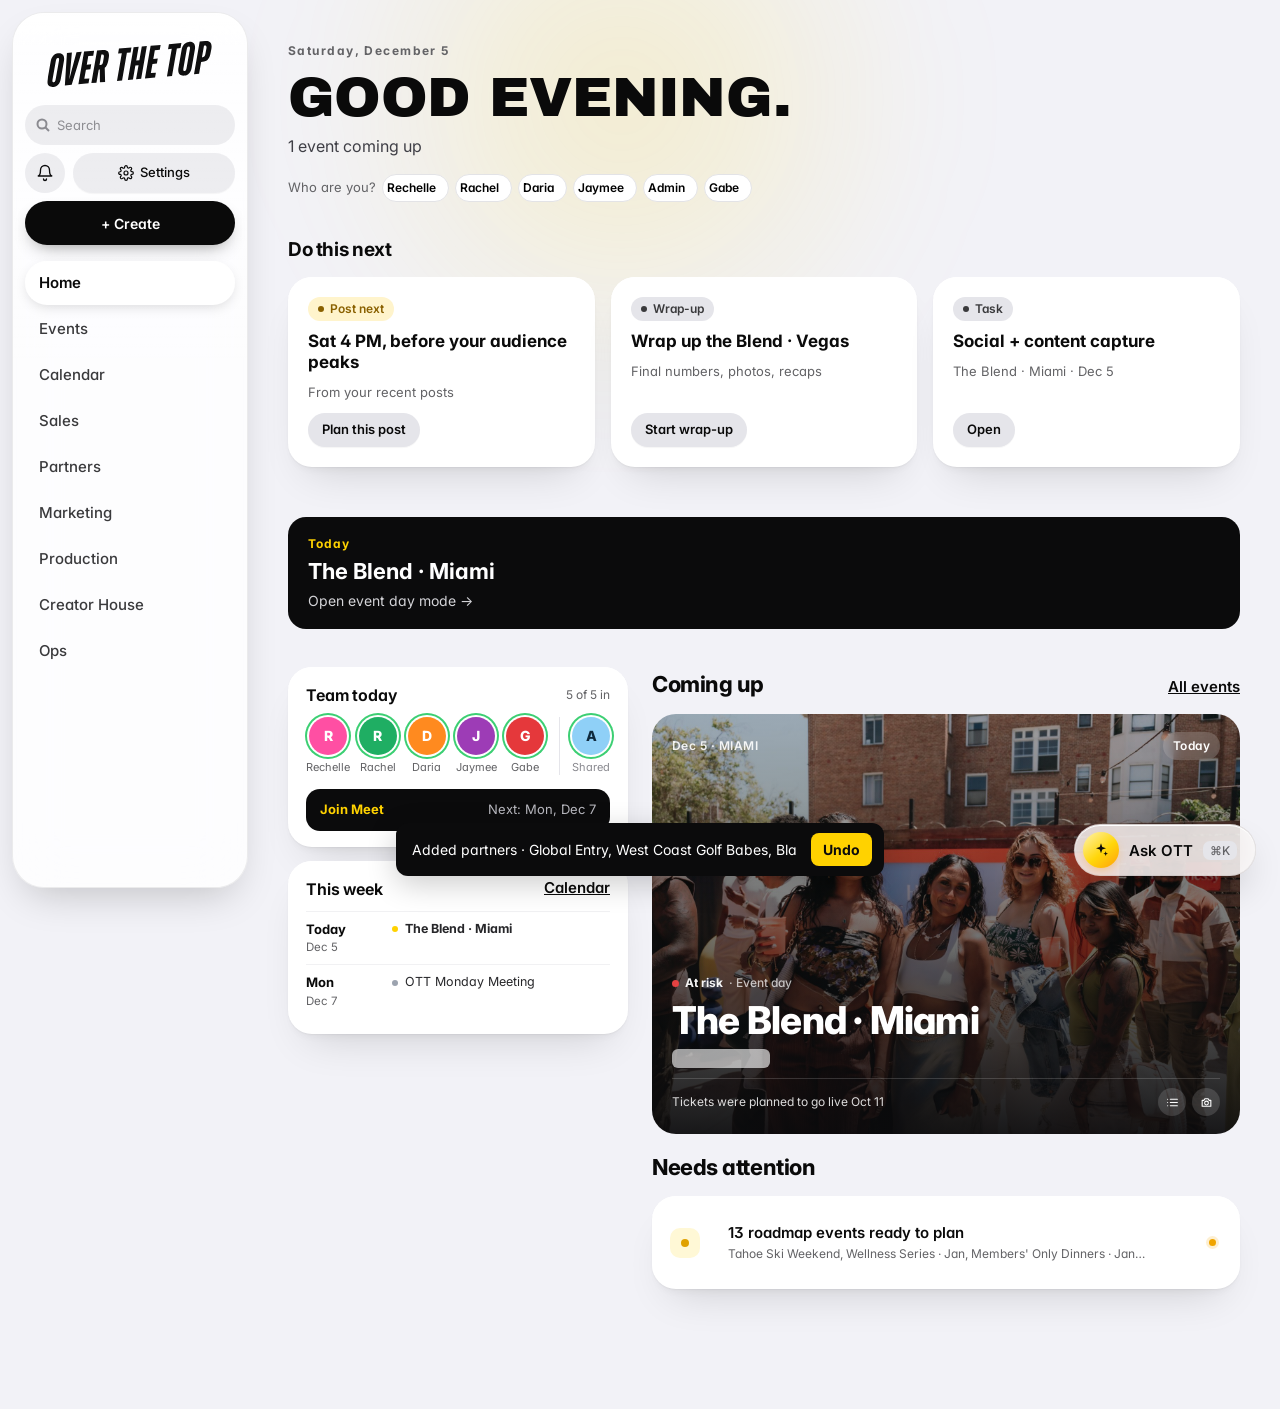
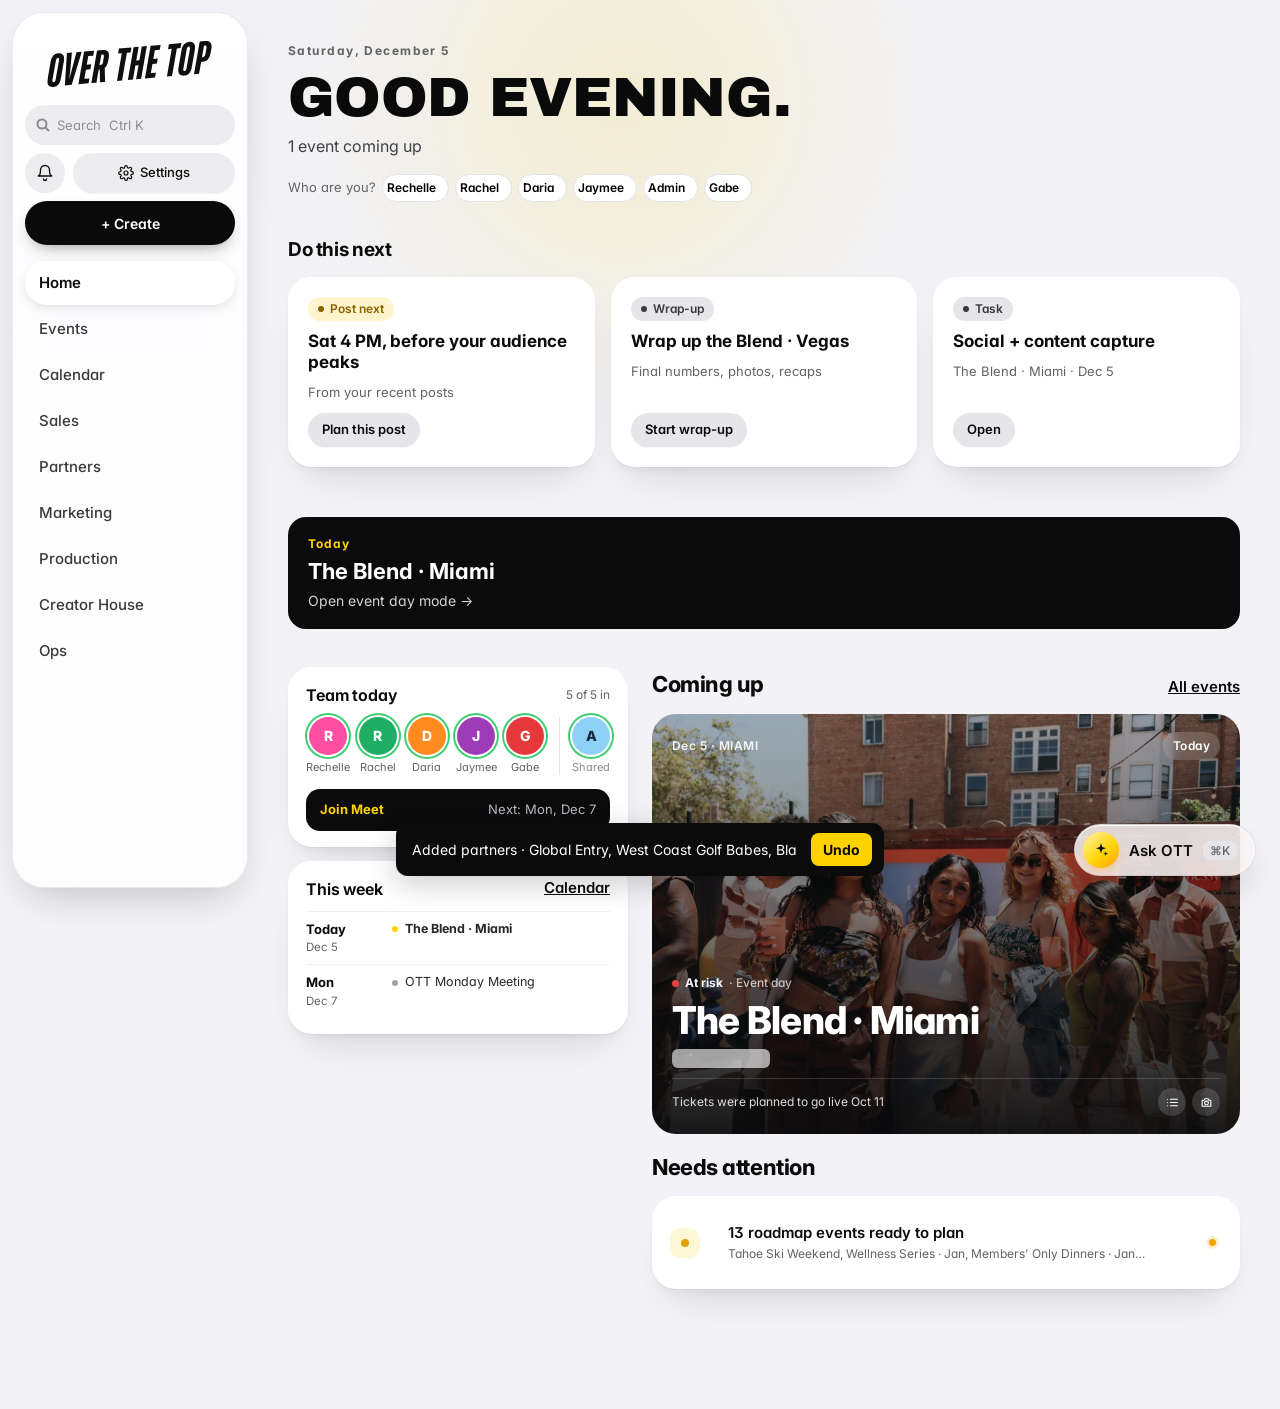
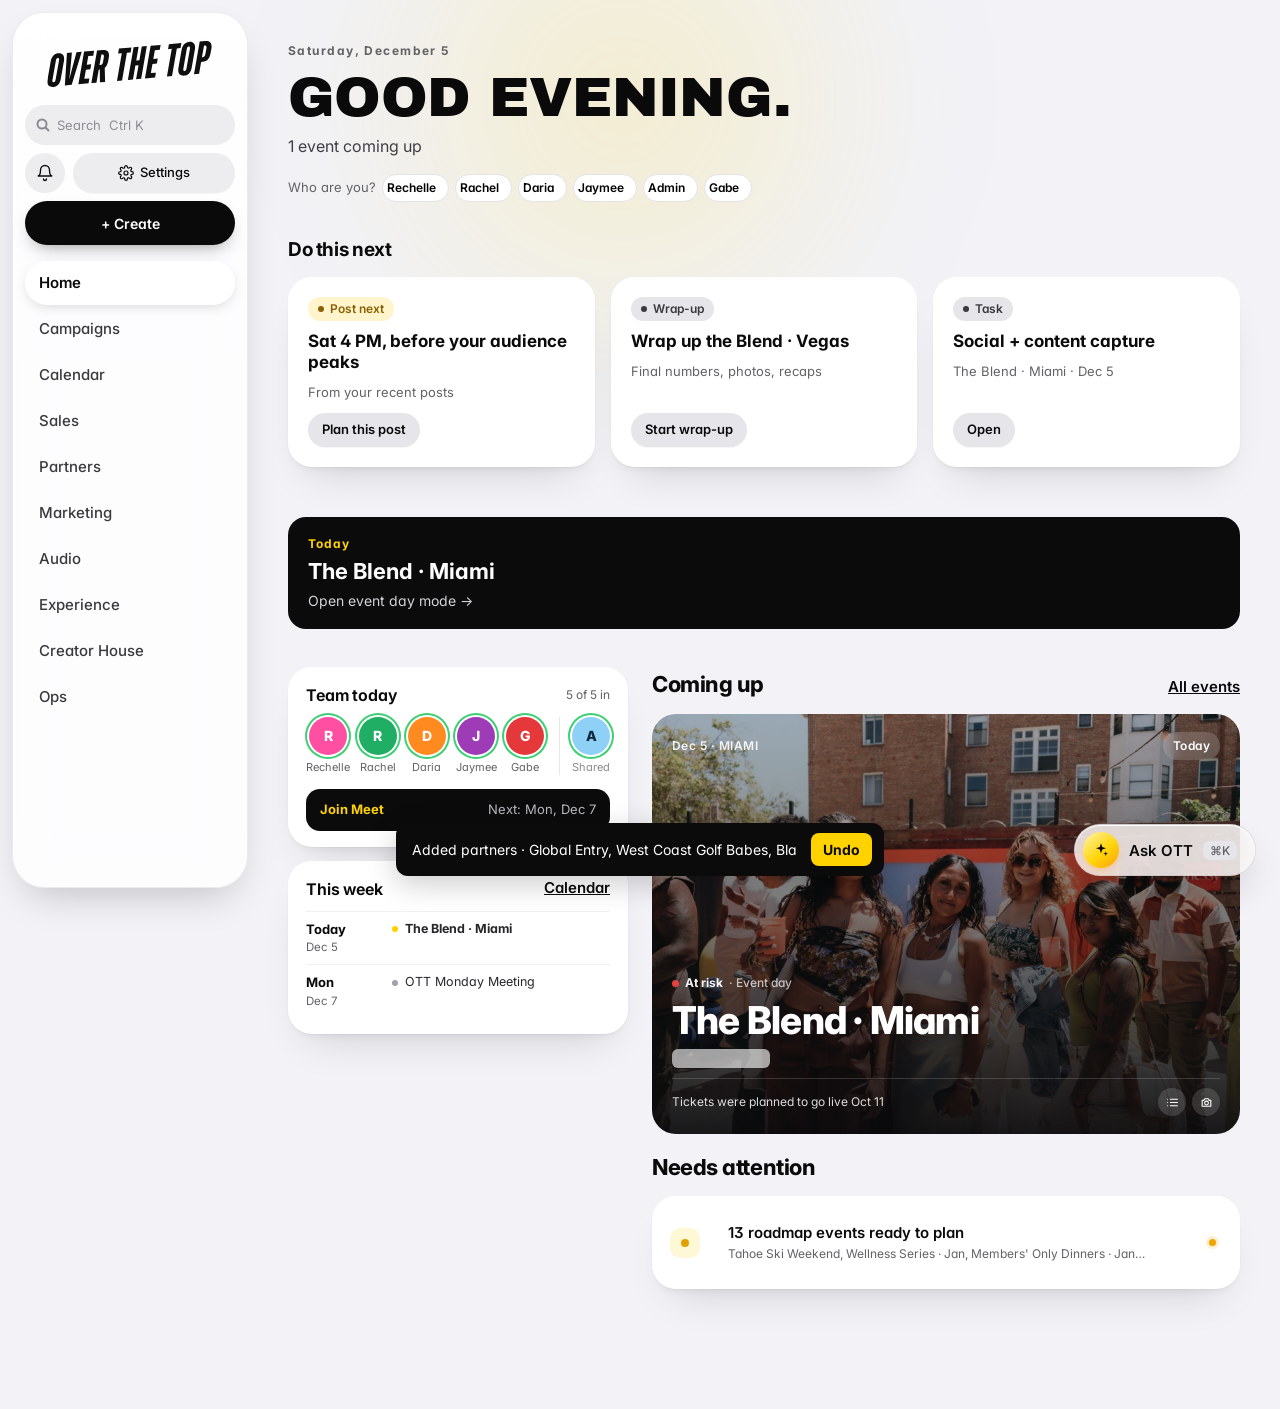
